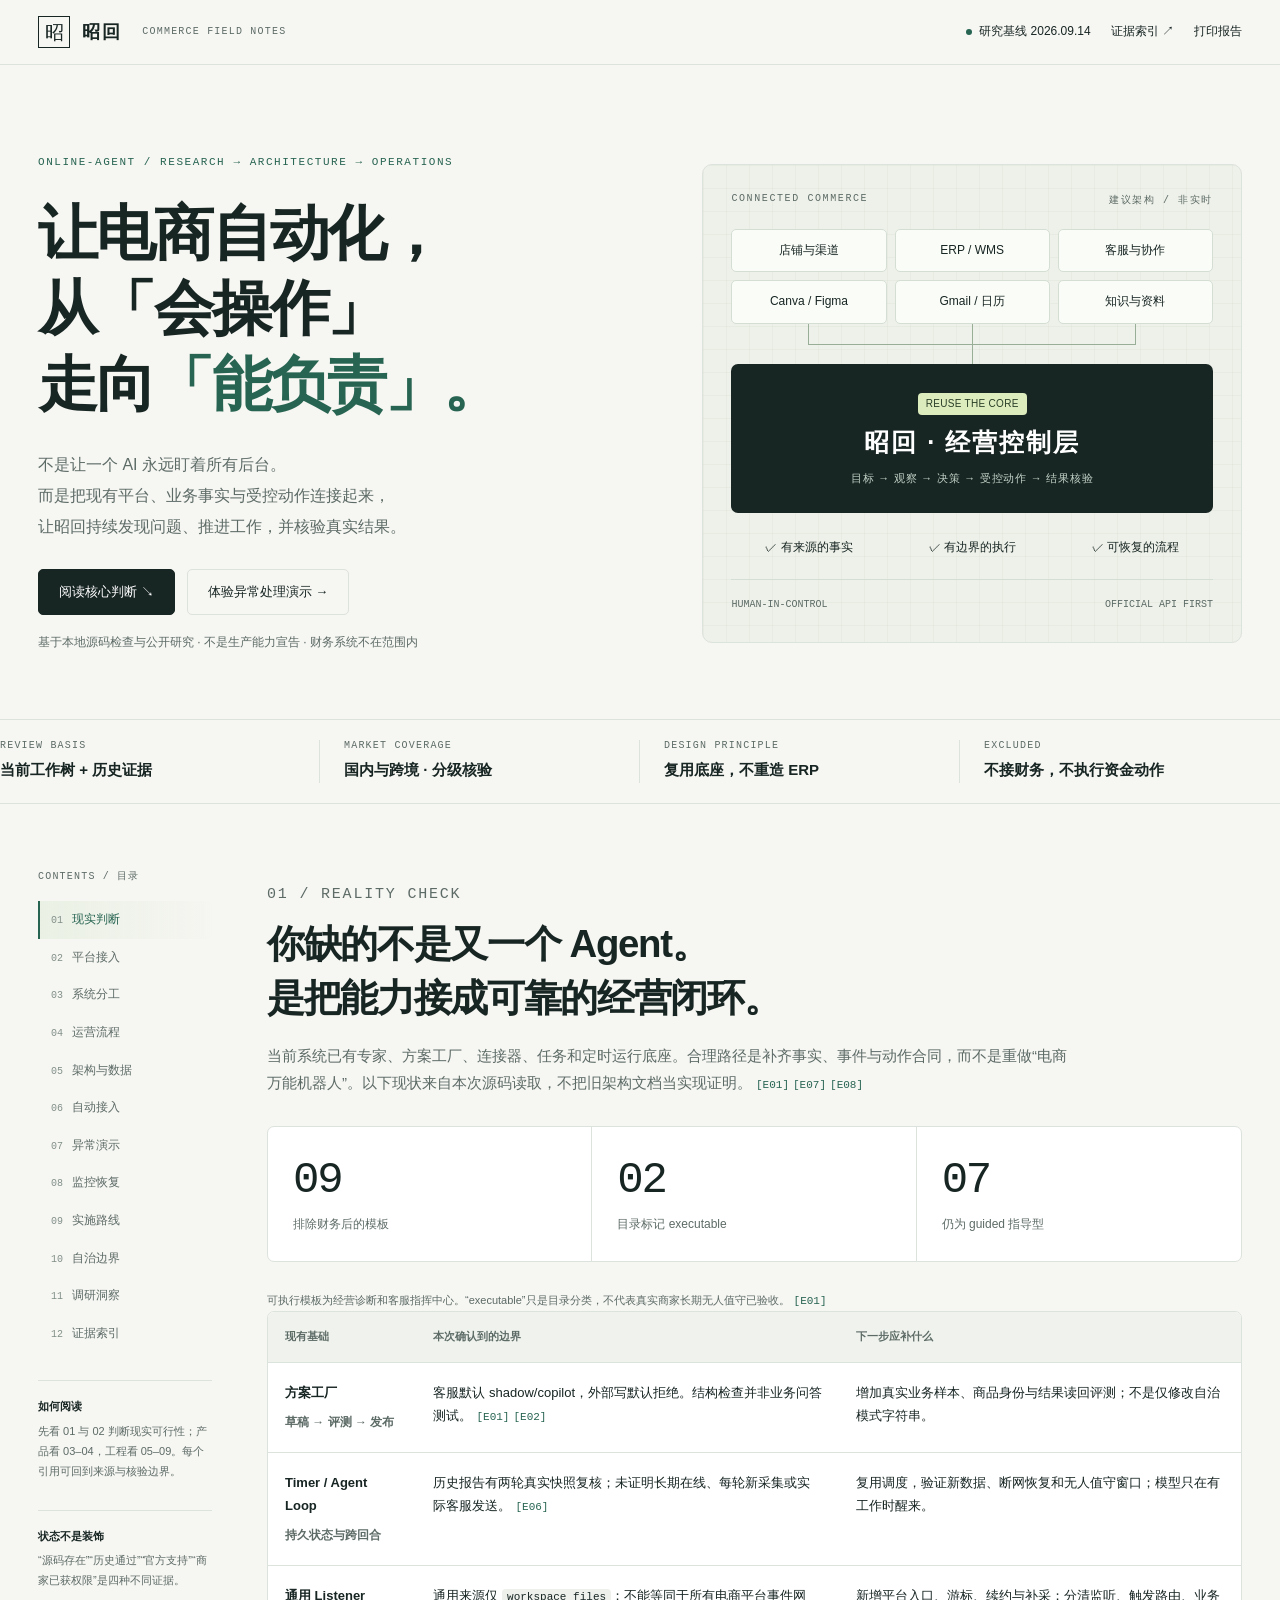
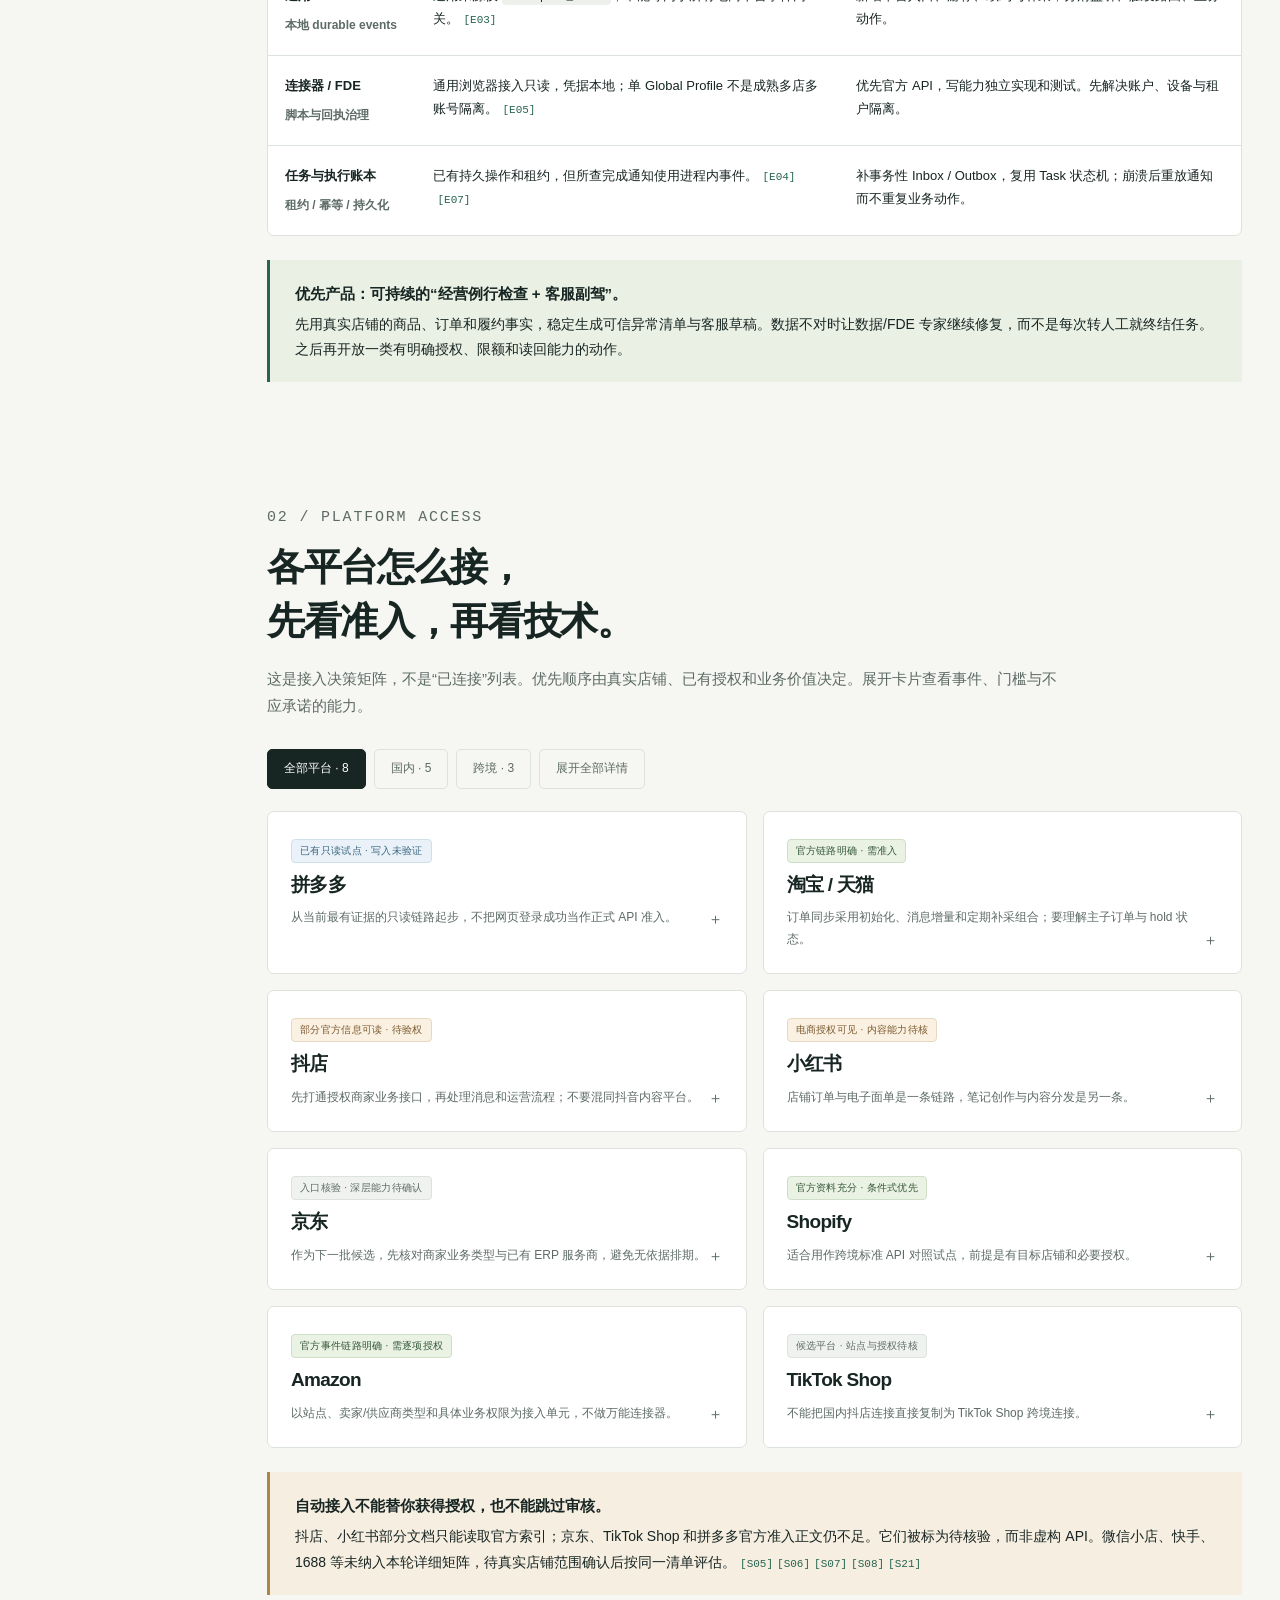
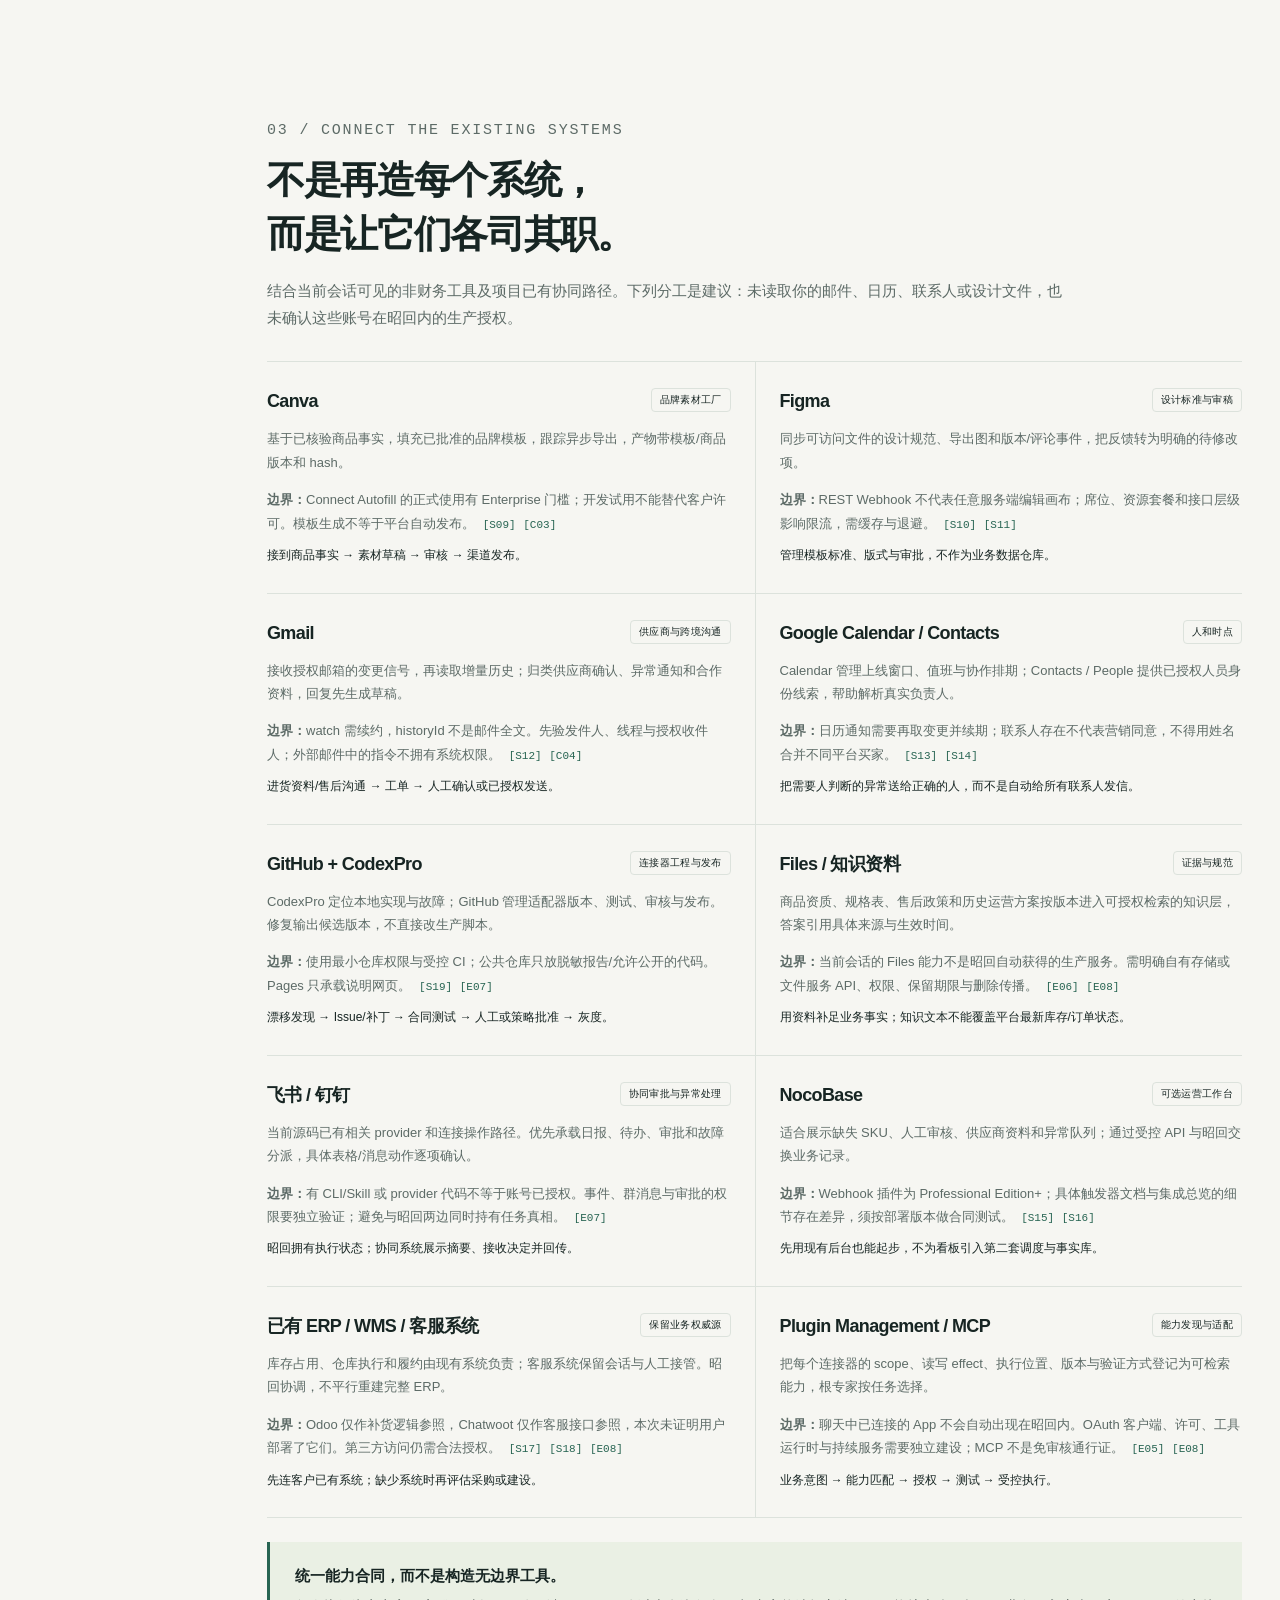
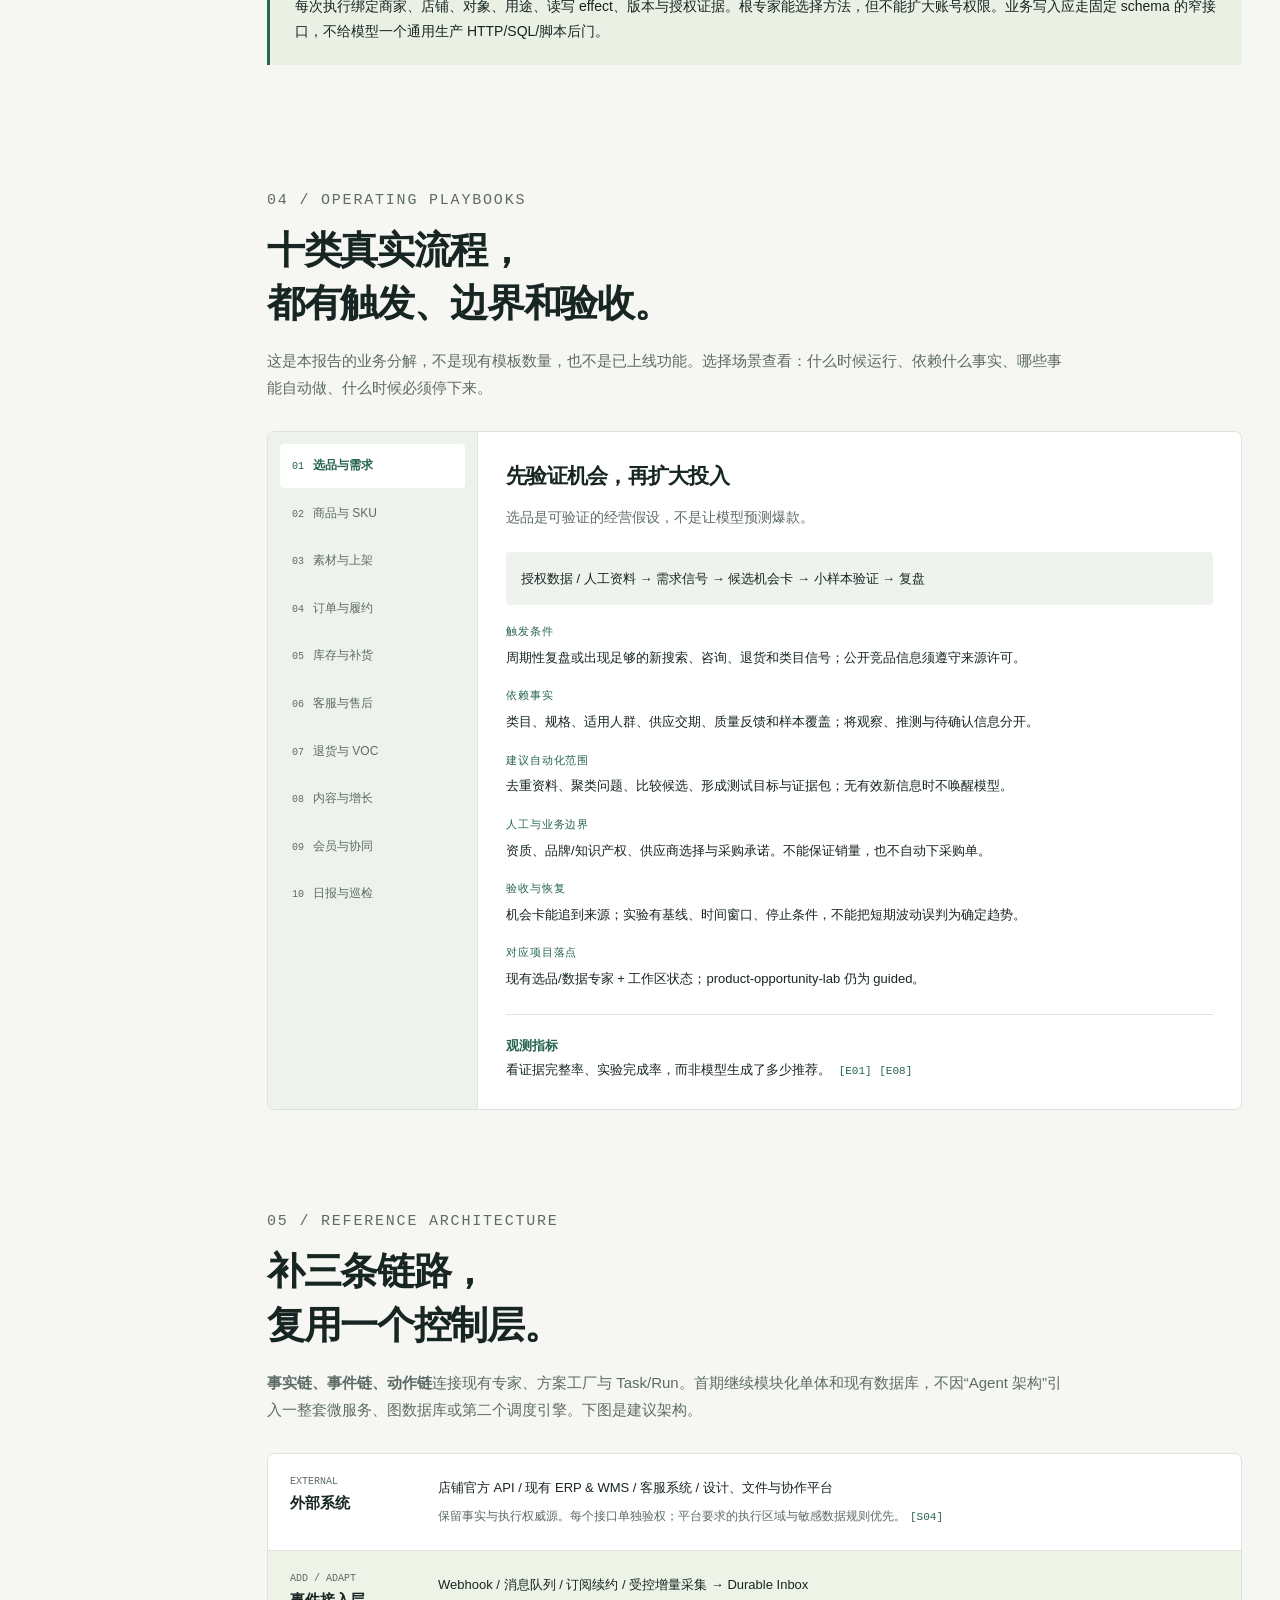
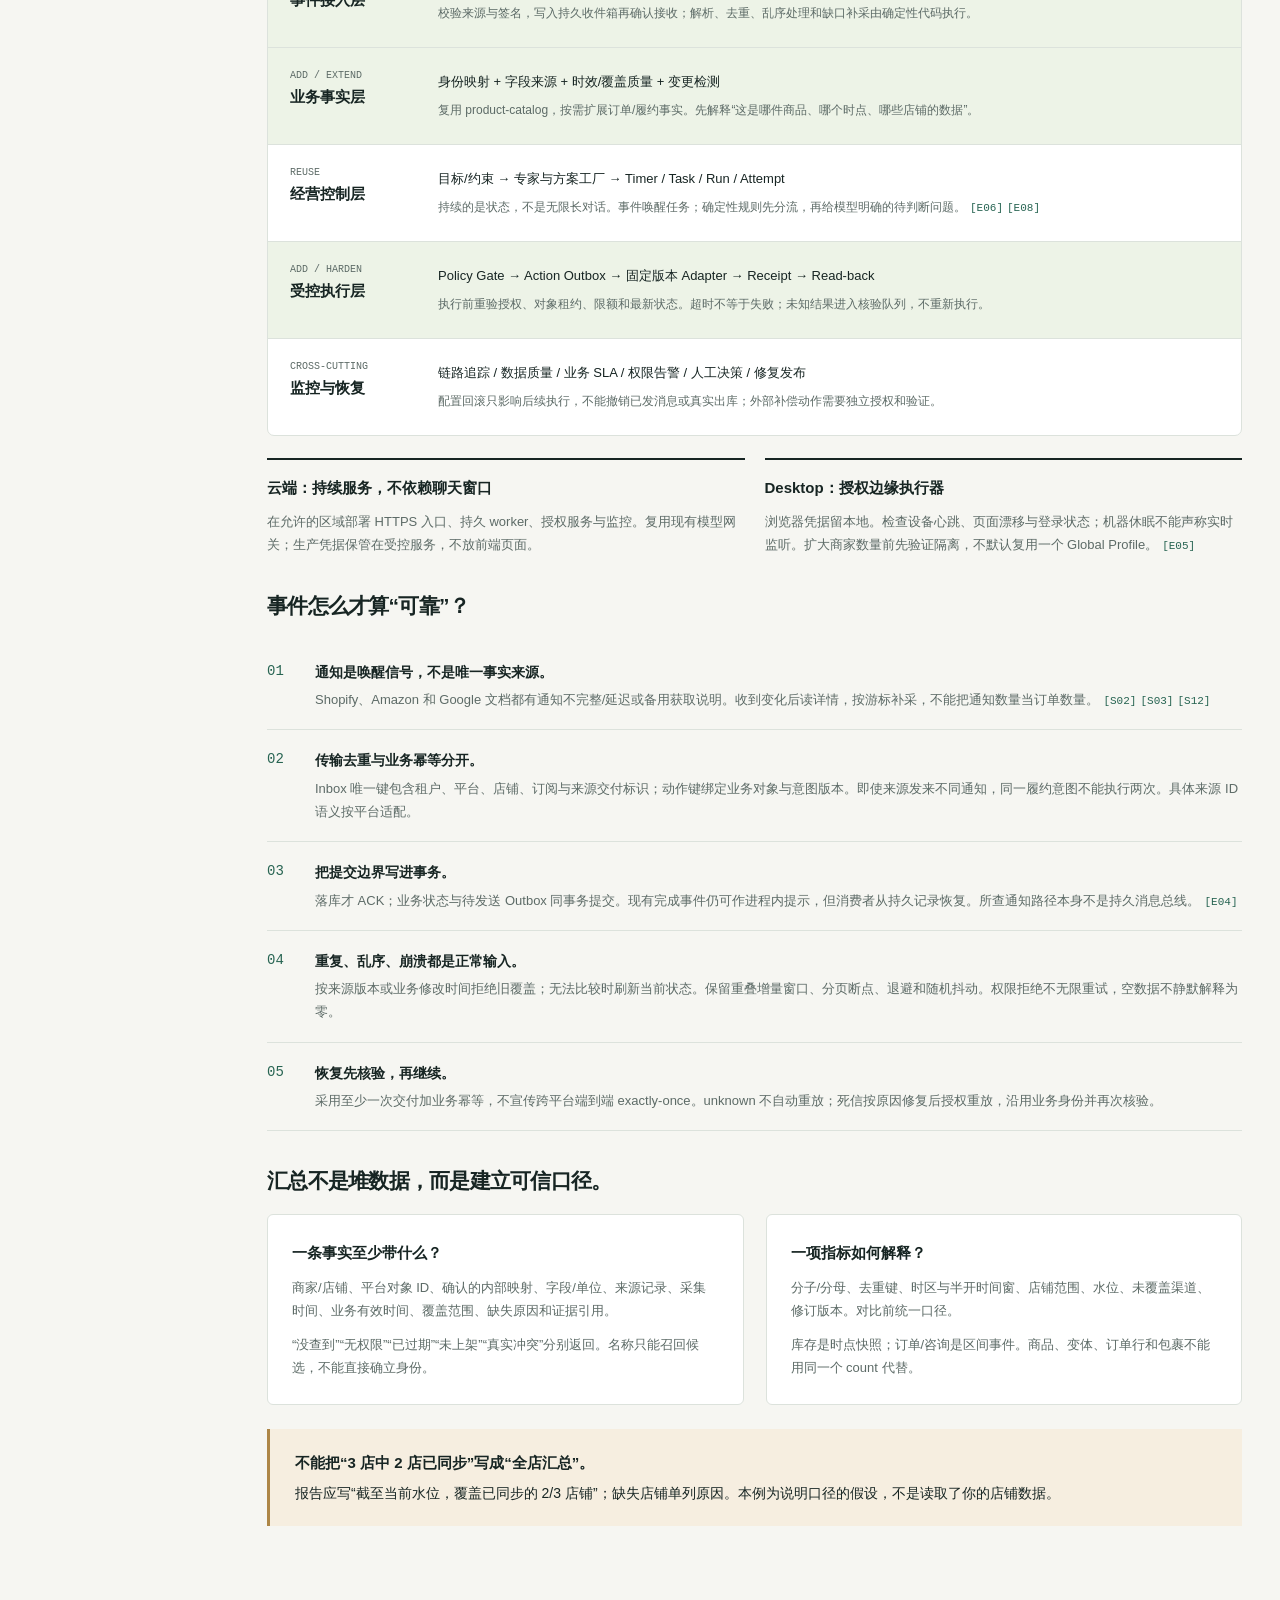
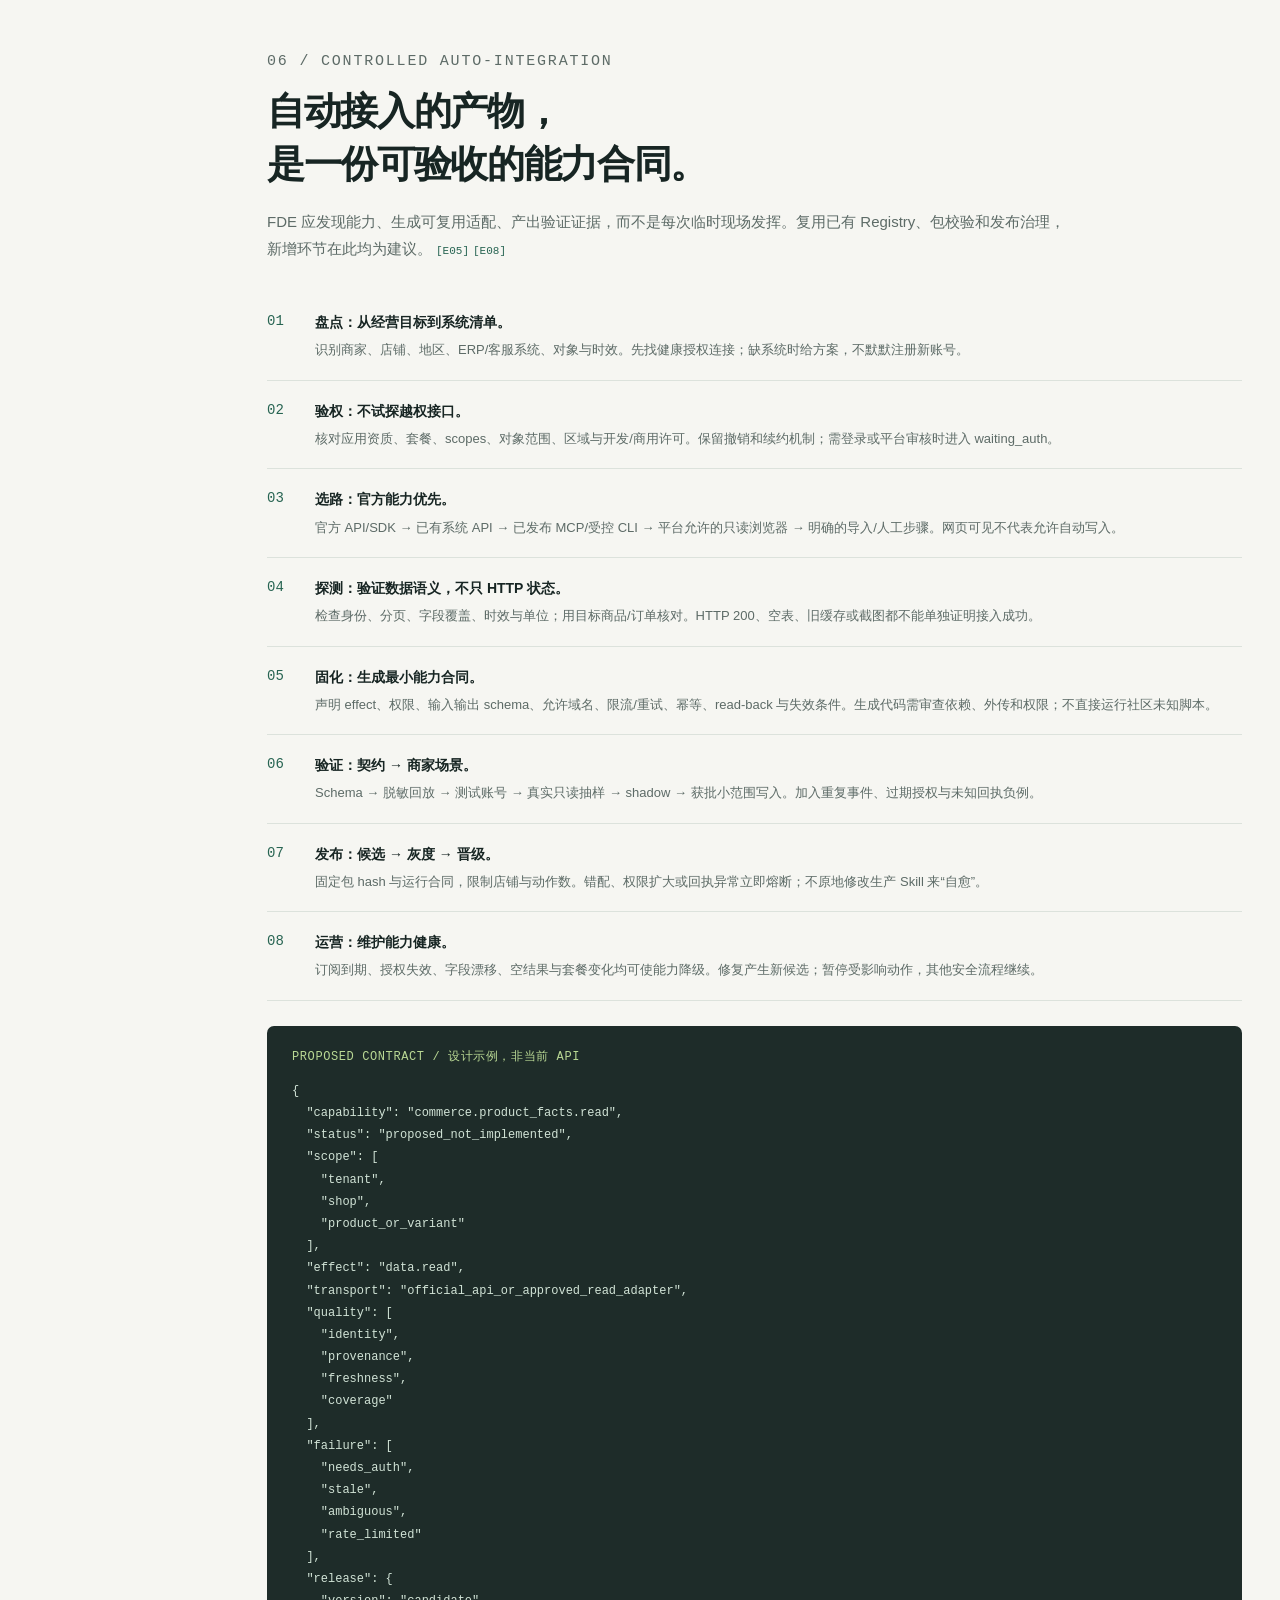
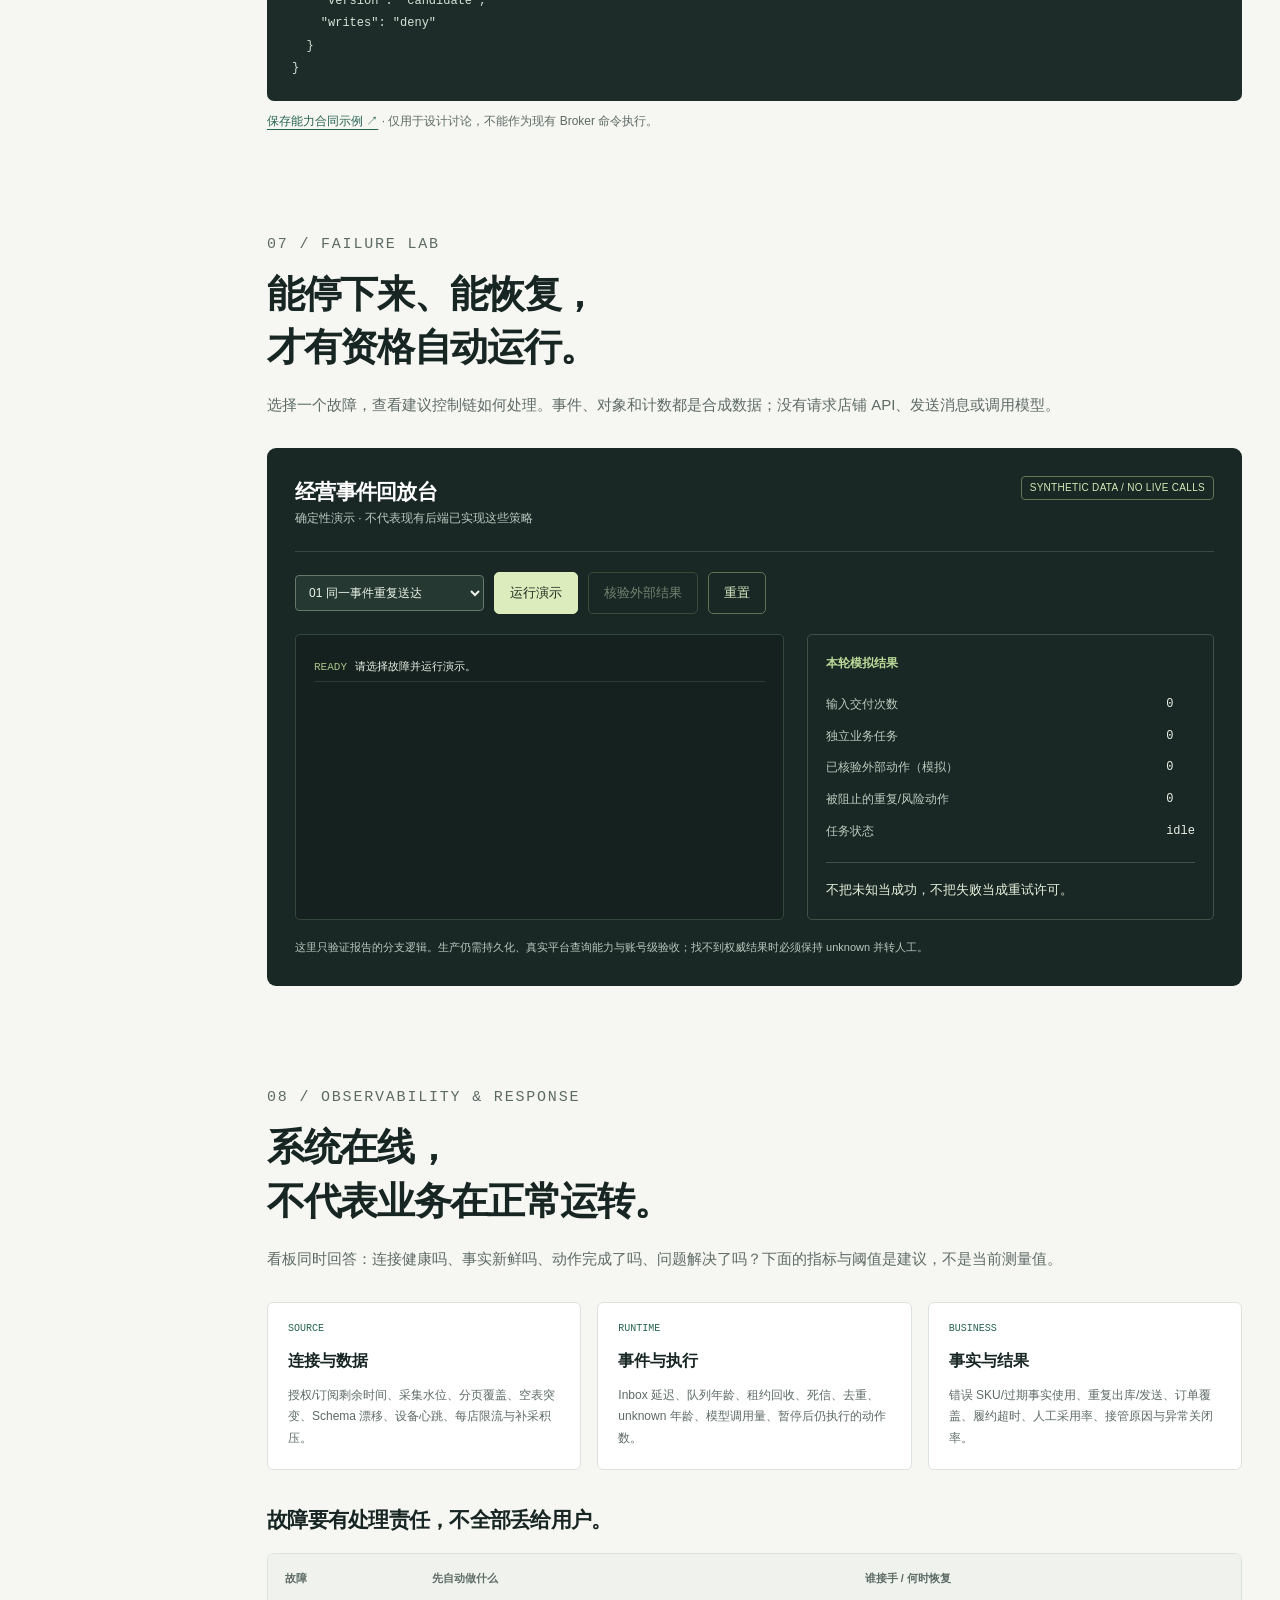
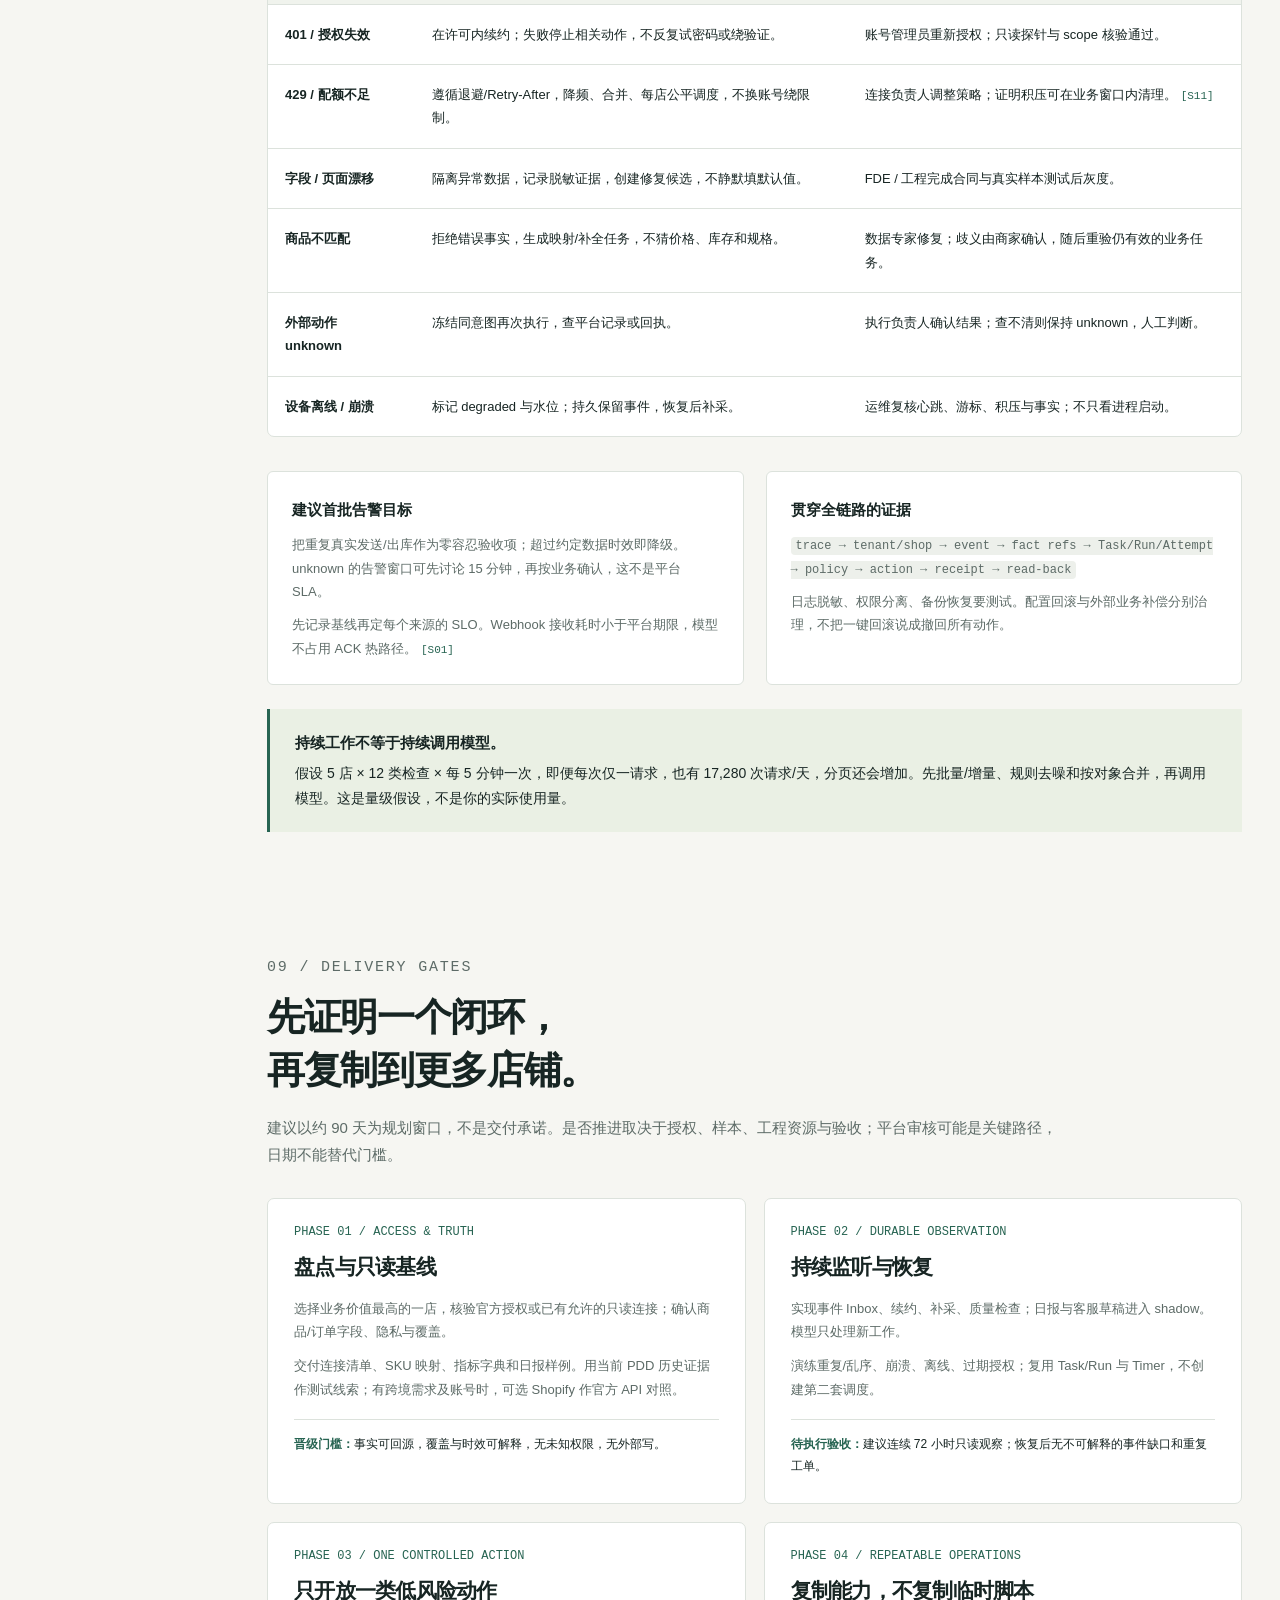
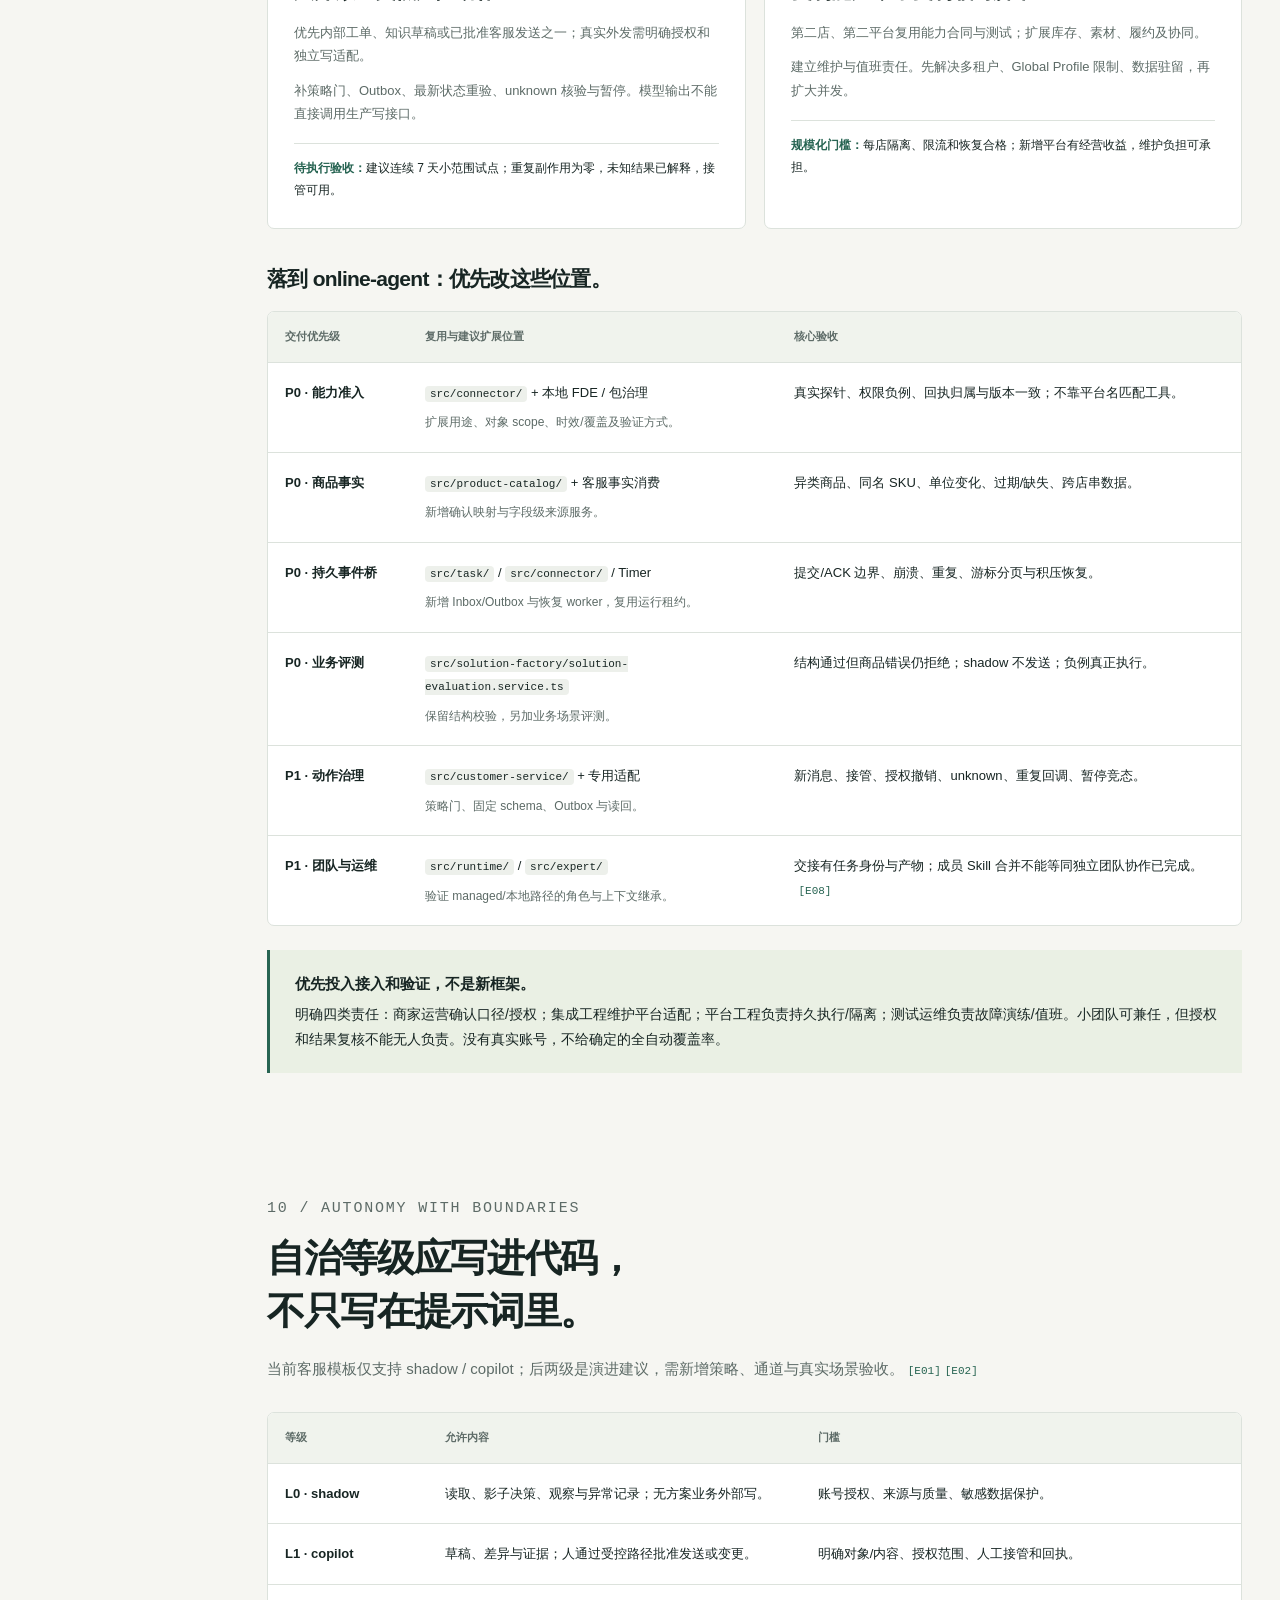
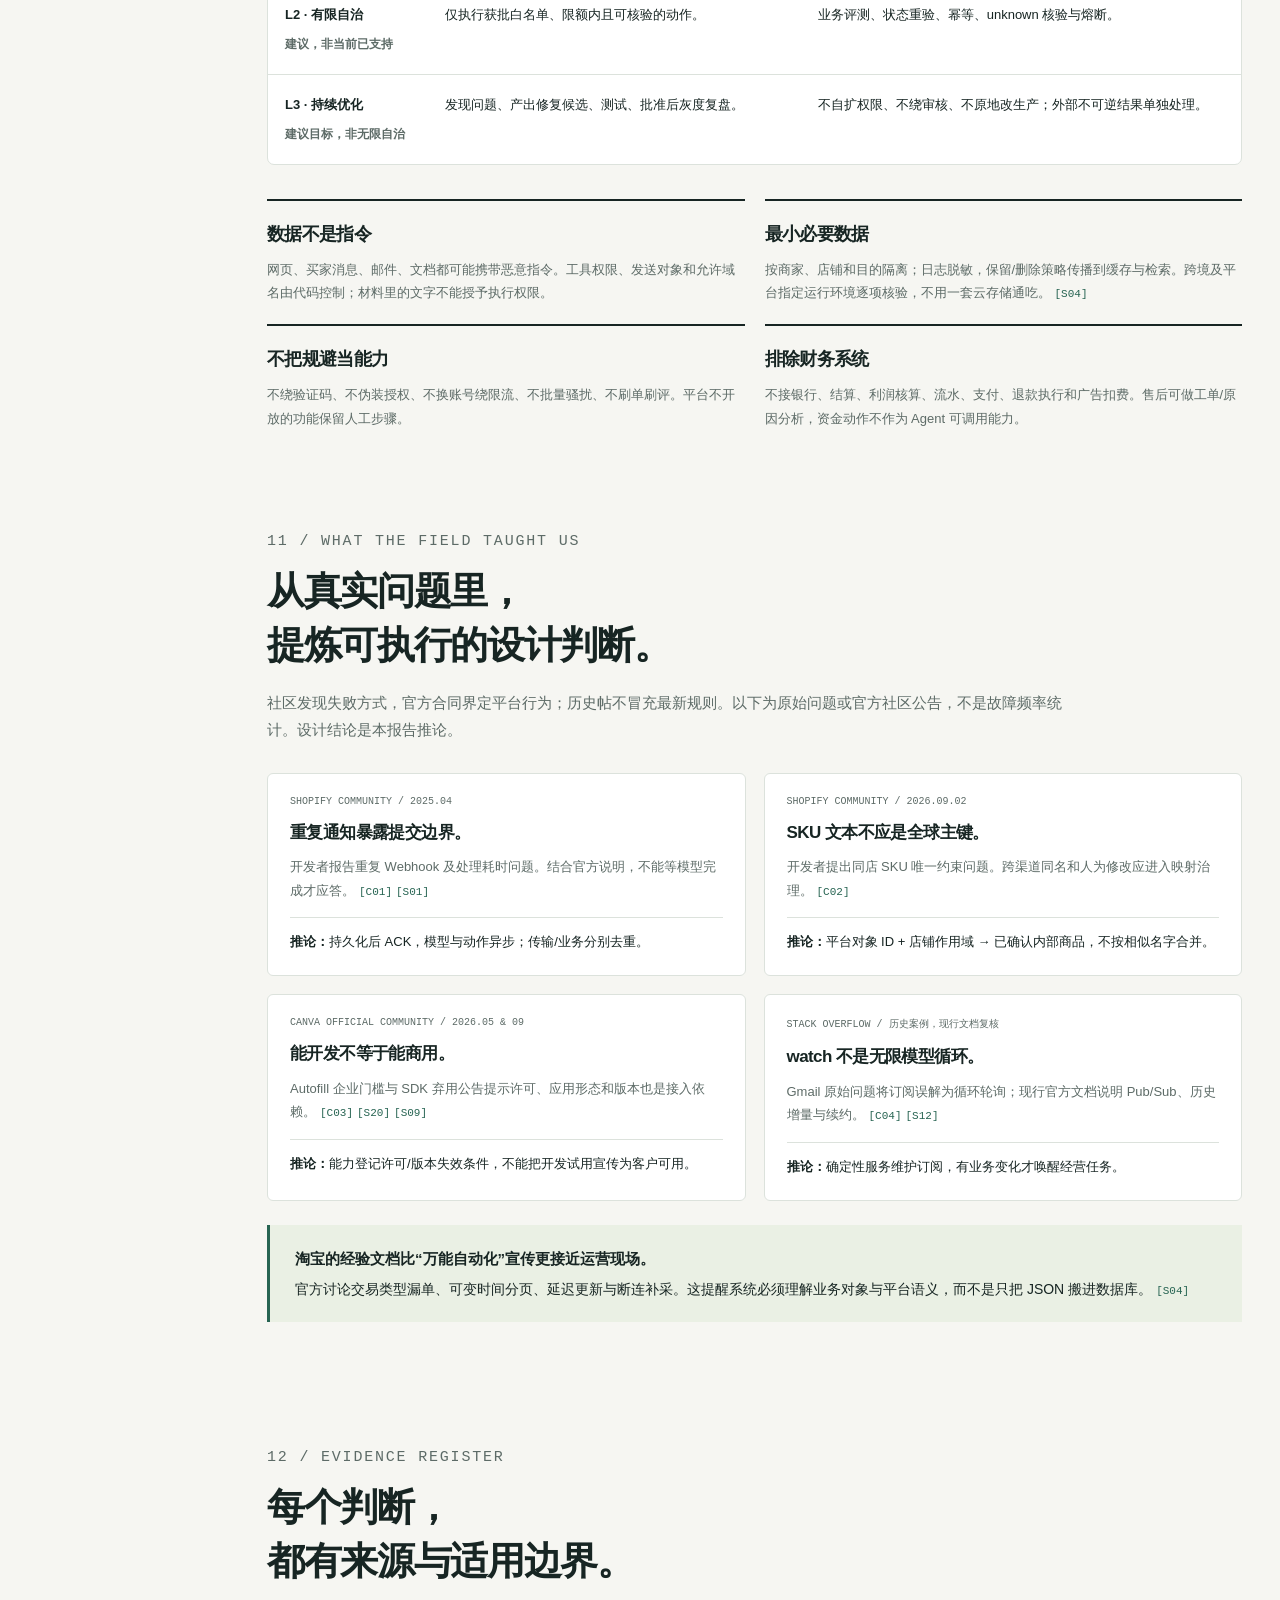
==== index.html @ a046841d "Publish researched commerce automation blueprint" ====
<!doctype html>
<html lang="zh-CN"><head><meta charset="utf-8"><meta name="viewport" content="width=device-width, initial-scale=1"><title>昭回 · 电商自治蓝图 — 从会操作，到能负责</title><meta name="description" content="基于 online-agent 当前源码、官方平台文档与开发者社区的电商自动化研究：平台接入、十类流程、可靠事件、业务事实、自动接入与监控。排除财务系统。"><meta name="theme-color" content="#f6f6f2"><meta name="referrer" content="strict-origin-when-cross-origin"><meta property="og:type" content="website"><meta property="og:title" content="昭回 · 电商自治蓝图"><meta property="og:description" content="不重造 ERP，不承诺无限自治。连接现有系统，让自动化可验证、可恢复、可追责。"><link rel="icon" href="data:,"><link rel="stylesheet" href="./styles.css"><script src="./app.js" defer></script></head>
<body id="top"><a class="skip" href="#main">跳到正文</a><header class="topbar"><div class="top-inner"><a class="brand" href="#top" aria-label="昭回电商自治蓝图首页"><span class="mark" aria-hidden="true">昭</span><b>昭回</b><em>COMMERCE FIELD NOTES</em></a><div class="header-right"><span class="date"><span class="dot"></span>研究基线 2026.09.14</span><a href="#sources">证据索引 ↗</a><button class="print-button" id="print-report" type="button">打印报告</button></div></div><nav class="mobile-nav" aria-label="移动端章节"><select id="mobile-chapter" aria-label="跳转章节"><option value="reality">01 / 现实判断</option><option value="platforms">02 / 平台接入</option><option value="systems">03 / 系统分工</option><option value="workflows">04 / 运营流程</option><option value="architecture">05 / 架构与数据</option><option value="onboarding">06 / 自动接入</option><option value="lab">07 / 异常演示</option><option value="observability">08 / 监控恢复</option><option value="roadmap">09 / 实施路线</option><option value="guardrails">10 / 自治边界</option><option value="research">11 / 调研洞察</option><option value="sources">12 / 证据索引</option></select></nav><div class="progress" id="reading-progress" aria-hidden="true"></div></header>
<div class="hero"><div><p class="eyebrow">ONLINE-AGENT / RESEARCH → ARCHITECTURE → OPERATIONS</p><h1>让电商自动化，<br>从「会操作」<br>走向<em>「能负责」。</em></h1><p class="hero-lead">不是让一个 AI 永远盯着所有后台。<br>而是把现有平台、业务事实与受控动作连接起来，<br>让昭回持续发现问题、推进工作，并核验真实结果。</p><div class="actions"><a class="btn primary" href="#reality">阅读核心判断 ↘</a><a class="btn" href="#lab">体验异常处理演示 →</a></div><p class="footnote">基于本地源码检查与公开研究 · 不是生产能力宣告 · 财务系统不在范围内</p></div><div class="hero-map" role="img" aria-label="建议架构：店铺、业务系统和协作工具连接昭回，形成事实、任务和核验闭环。不是实时连接状态。"><div class="map-grid"></div><div class="map-content"><div class="map-head"><span>CONNECTED COMMERCE</span><span>建议架构 / 非实时</span></div><div class="platform-chips"><span>店铺与渠道</span><span>ERP / WMS</span><span>客服与协作</span><span>Canva / Figma</span><span>Gmail / 日历</span><span>知识与资料</span></div><div class="connector-lines"></div><div class="core"><span class="tag">REUSE THE CORE</span><h3>昭回 · 经营控制层</h3><p>目标 → 观察 → 决策 → 受控动作 → 结果核验</p></div><div class="map-checks"><span>✓ 有来源的事实</span><span>✓ 有边界的执行</span><span>✓ 可恢复的流程</span></div><div class="map-note"><span>HUMAN-IN-CONTROL</span><span>OFFICIAL API FIRST</span></div></div></div></div>
<div class="scope-strip"><div><span>REVIEW BASIS</span><strong>当前工作树 + 历史证据</strong></div><div><span>MARKET COVERAGE</span><strong>国内与跨境 · 分级核验</strong></div><div><span>DESIGN PRINCIPLE</span><strong>复用底座，不重造 ERP</strong></div><div><span>EXCLUDED</span><strong>不接财务，不执行资金动作</strong></div></div>
<div class="shell"><aside class="toc"><p class="toc-title">CONTENTS / 目录</p><nav aria-label="报告章节"><a href="#reality"><span>01</span>现实判断</a><a href="#platforms"><span>02</span>平台接入</a><a href="#systems"><span>03</span>系统分工</a><a href="#workflows"><span>04</span>运营流程</a><a href="#architecture"><span>05</span>架构与数据</a><a href="#onboarding"><span>06</span>自动接入</a><a href="#lab"><span>07</span>异常演示</a><a href="#observability"><span>08</span>监控恢复</a><a href="#roadmap"><span>09</span>实施路线</a><a href="#guardrails"><span>10</span>自治边界</a><a href="#research"><span>11</span>调研洞察</a><a href="#sources"><span>12</span>证据索引</a></nav><div class="toc-note"><b>如何阅读</b>先看 01 与 02 判断现实可行性；产品看 03–04，工程看 05–09。每个引用可回到来源与核验边界。</div><div class="toc-note"><b>状态不是装饰</b>“源码存在”“历史通过”“官方支持”“商家已获权限”是四种不同证据。</div></aside><main id="main">
<section class="chapter" id="reality"><div class="section-head"><p class="section-label">01 / REALITY CHECK</p><h2>你缺的不是又一个 Agent。<br>是把能力接成可靠的经营闭环。</h2><p>当前系统已有专家、方案工厂、连接器、任务和定时运行底座。合理路径是补齐事实、事件与动作合同，而不是重做“电商万能机器人”。以下现状来自本次源码读取，不把旧架构文档当实现证明。<a class="ref" href="#source-E01">[E01]</a><a class="ref" href="#source-E07">[E07]</a><a class="ref" href="#source-E08">[E08]</a></p></div><div class="evidence-stats"><div><b>09</b><span>排除财务后的模板</span></div><div><b>02</b><span>目录标记 executable</span></div><div><b>07</b><span>仍为 guided 指导型</span></div></div><p class="read-note">可执行模板为经营诊断和客服指挥中心。“executable”只是目录分类，不代表真实商家长期无人值守已验收。<a class="ref" href="#source-E01">[E01]</a></p>
<div class="table-wrap" tabindex="0" aria-label="现有能力与生产缺口，窄屏可横向滚动"><table><thead><tr><th>现有基础</th><th>本次确认到的边界</th><th>下一步应补什么</th></tr></thead><tbody><tr><td>方案工厂<p>草稿 → 评测 → 发布</p></td><td>客服默认 shadow/copilot，外部写默认拒绝。结构检查并非业务问答测试。<a class="ref" href="#source-E01">[E01]</a><a class="ref" href="#source-E02">[E02]</a></td><td>增加真实业务样本、商品身份与结果读回评测；不是仅修改自治模式字符串。</td></tr><tr><td>Timer / Agent Loop<p>持久状态与跨回合</p></td><td>历史报告有两轮真实快照复核；未证明长期在线、每轮新采集或实际客服发送。<a class="ref" href="#source-E06">[E06]</a></td><td>复用调度，验证新数据、断网恢复和无人值守窗口；模型只在有工作时醒来。</td></tr><tr><td>通用 Listener<p>本地 durable events</p></td><td>通用来源仅 <code>workspace_files</code>；不能等同于所有电商平台事件网关。<a class="ref" href="#source-E03">[E03]</a></td><td>新增平台入口、游标、续约与补采；分清监听、触发路由、业务动作。</td></tr><tr><td>连接器 / FDE<p>脚本与回执治理</p></td><td>通用浏览器接入只读，凭据本地；单 Global Profile 不是成熟多店多账号隔离。<a class="ref" href="#source-E05">[E05]</a></td><td>优先官方 API，写能力独立实现和测试。先解决账户、设备与租户隔离。</td></tr><tr><td>任务与执行账本<p>租约 / 幂等 / 持久化</p></td><td>已有持久操作和租约，但所查完成通知使用进程内事件。<a class="ref" href="#source-E04">[E04]</a><a class="ref" href="#source-E07">[E07]</a></td><td>补事务性 Inbox / Outbox，复用 Task 状态机；崩溃后重放通知而不重复业务动作。</td></tr></tbody></table></div><div class="callout"><strong>优先产品：可持续的“经营例行检查 + 客服副驾”。</strong><p>先用真实店铺的商品、订单和履约事实，稳定生成可信异常清单与客服草稿。数据不对时让数据/FDE 专家继续修复，而不是每次转人工就终结任务。之后再开放一类有明确授权、限额和读回能力的动作。</p></div></section>
<section class="chapter" id="platforms"><div class="section-head"><p class="section-label">02 / PLATFORM ACCESS</p><h2>各平台怎么接，<br>先看准入，再看技术。</h2><p>这是接入决策矩阵，不是“已连接”列表。优先顺序由真实店铺、已有授权和业务价值决定。展开卡片查看事件、门槛与不应承诺的能力。</p></div><div class="filters" role="group" aria-label="平台区域筛选"><button class="filter" data-region="all" aria-pressed="true">全部平台 · 8</button><button class="filter" data-region="domestic" aria-pressed="false">国内 · 5</button><button class="filter" data-region="global" aria-pressed="false">跨境 · 3</button><button class="filter" id="expand-platforms" aria-pressed="false">展开全部详情</button></div><div class="platforms"><details class="platform" data-region="domestic"><summary><span class="tag blue">已有只读试点 · 写入未验证</span><h3>拼多多</h3><p>从当前最有证据的只读链路起步，不把网页登录成功当作正式 API 准入。</p></summary><div class="platform-body"><dl><dt>建议接入路径</dt><dd>先盘点已授权官方能力；当前可复用经过验证的本地 products.read 路径。仅在商家授权且平台允许时使用只读浏览器适配。</dd><dt>监听与补采</dt><dd>没有确认可用的正式事件通道前，使用确定性增量轮询与差异检测；频率按限制与业务时效配置，不能用模型高频盯页面。</dd><dt>准入与核验门槛</dt><dd>本次未核验商家的应用类型、权限包与客服通道授权。需以真实账号完成商品身份、分页、覆盖率、登录失效与重启恢复测试。</dd><dt>不要承诺</dt><dd>通用 FDE 连接器仍只读；客服发送走专用受控路径，不能新增脚本绕过写权限。历史两轮复核不等于持续经营验收。</dd></dl><div class="refs"><a class="ref" href="#source-S21">[S21]</a> <a class="ref" href="#source-E05">[E05]</a> <a class="ref" href="#source-E06">[E06]</a></div></div></details>
<details class="platform" data-region="domestic"><summary><span class="tag green">官方链路明确 · 需准入</span><h3>淘宝 / 天猫</h3><p>订单同步采用初始化、消息增量和定期补采组合；要理解主子订单与 hold 状态。</p></summary><div class="platform-body"><dl><dt>建议接入路径</dt><dd>在获得商家授权及相应应用权限后，用 TOP / 官方消息服务接入。复用客户现有 ERP 的合法连接，避免同一订单多个系统争写。</dd><dt>监听与补采</dt><dd>订单变更通知只触发刷新事实；保留增量游标与重叠窗口，按接口真实分页语义补采，防漏单和旧状态覆盖新状态。</dd><dt>准入与核验门槛</dt><dd>订单隐私字段涉及专门环境、安全与授权要求，逐项核验后决定执行位置；不默认把完整订单搬到通用公有云。</dd><dt>不要承诺</dt><dd>普通下单不代表立即可履约；预售、拼团 hold、拆单和售后要分别建模。通用商品/订单权限不自动授予聊天发送权限。</dd></dl><div class="refs"><a class="ref" href="#source-S04">[S04]</a></div></div></details>
<details class="platform" data-region="domestic"><summary><span class="tag amber">部分官方信息可读 · 待验权</span><h3>抖店</h3><p>先打通授权商家业务接口，再处理消息和运营流程；不要混同抖音内容平台。</p></summary><div class="platform-body"><dl><dt>建议接入路径</dt><dd>申请符合主体与用途的应用及权限包；先验证商品、订单、履约读取能力，再单独申请所需动作。</dd><dt>监听与补采</dt><dd>官方索引显示消息推送依赖权限包。确切 topic、验签、应答和重试规则须在控制台与当前文档核对后写入适配合同。</dd><dt>准入与核验门槛</dt><dd>本次部分文档为动态页面，未取得完整正文；无权声称已经满足审核、消息回调或客服准入。</dd><dt>不要承诺</dt><dd>商品发布、商家客服、广告投放与内容发布分别验权；发布功能要先验类目/资质与字段，不由大模型猜测平台规则。</dd></dl><div class="refs"><a class="ref" href="#source-S05">[S05]</a></div></div></details>
<details class="platform" data-region="domestic"><summary><span class="tag amber">电商授权可见 · 内容能力待核</span><h3>小红书</h3><p>店铺订单与电子面单是一条链路，笔记创作与内容分发是另一条。</p></summary><div class="platform-body"><dl><dt>建议接入路径</dt><dd>可见官方摘要要求注册应用、申请订单权限包并取得店铺授权；先对接真实已授权的商家能力。</dd><dt>监听与补采</dt><dd>通知类型和完整签名细节未在本次确认；上线前必须验证。缺事件时采用允许范围内的增量读取，而非无限抓取。</dd><dt>准入与核验门槛</dt><dd>完整文档获取超时，当前证据仅为官方索引。需核实应用类型、隐私字段、面单服务与实际接口白名单。</dd><dt>不要承诺</dt><dd>不承诺自动发任意笔记、批量私信或抓取他人用户数据。内容先生成待审素材，获准后再使用对应官方发布能力。</dd></dl><div class="refs"><a class="ref" href="#source-S06">[S06]</a></div></div></details>
<details class="platform" data-region="domestic"><summary><span class="tag gray">入口核验 · 深层能力待确认</span><h3>京东</h3><p>作为下一批候选，先核对商家业务类型与已有 ERP 服务商，避免无依据排期。</p></summary><div class="platform-body"><dl><dt>建议接入路径</dt><dd>从宙斯平台及现有服务商询证，列明商品/订单/仓储/客服所需权限，再选读写适配。</dd><dt>监听与补采</dt><dd>本次没有取得足够具体的事件合同，不给出未经核验的订阅接口名或 SLA。</dd><dt>准入与核验门槛</dt><dd>以目标账号的授权结果、版本、限流、分页与测试回执为准；平台存在 API 不等于目标应用有权调用。</dd><dt>不要承诺</dt><dd>未证实能用的功能保持 blocked，不用浏览器脚本伪装已接入。</dd></dl><div class="refs"><a class="ref" href="#source-S07">[S07]</a></div></div></details>
<details class="platform" data-region="global"><summary><span class="tag green">官方资料充分 · 条件式优先</span><h3>Shopify</h3><p>适合用作跨境标准 API 对照试点，前提是有目标店铺和必要授权。</p></summary><div class="platform-body"><dl><dt>建议接入路径</dt><dd>注册自有应用、授权最小 scopes；按当前 API 文档锁定版本。优先使用官方能力，不需要重演浏览器点击。</dd><dt>监听与补采</dt><dd>HTTPS Webhook 验签、持久落库后快速 ACK；处理重复与乱序。官方建议补偿同步，因为通知不是保证全量的日志。</dd><dt>准入与核验门槛</dt><dd>测试授权撤销、分页覆盖、重试、过期版本与客户数据访问范围；不能只跑一次 happy path。</dd><dt>不要承诺</dt><dd>传输去重与业务动作幂等是两件事；不把每条通知都送模型。Webhook 的重复不能生成重复履约动作。</dd></dl><div class="refs"><a class="ref" href="#source-S01">[S01]</a> <a class="ref" href="#source-S02">[S02]</a> <a class="ref" href="#source-C01">[C01]</a></div></div></details>
<details class="platform" data-region="global"><summary><span class="tag green">官方事件链路明确 · 需逐项授权</span><h3>Amazon</h3><p>以站点、卖家/供应商类型和具体业务权限为接入单元，不做万能连接器。</p></summary><div class="platform-body"><dl><dt>建议接入路径</dt><dd>按实际授权接入 SP-API。分别确认库存、订单、商品和履约所需角色、数据范围与处理方式。</dd><dt>监听与补采</dt><dd>Notifications API 可配置目的地与订阅；按支持的事件采用相应通道。官方建议保留通知延迟/中断时的备用获取机制。</dd><dt>准入与核验门槛</dt><dd>确认目标通知是否支持该卖家/供应商类型与 payload 版本；还需验证真实店铺、站点与敏感字段使用边界。</dd><dt>不要承诺</dt><dd>不同履约模式不能共用未经验证的发货动作；先只读与异常工单，再评估库存或 Listing 受控写入。</dd></dl><div class="refs"><a class="ref" href="#source-S03">[S03]</a></div></div></details>
<details class="platform" data-region="global"><summary><span class="tag gray">候选平台 · 站点与授权待核</span><h3>TikTok Shop</h3><p>不能把国内抖店连接直接复制为 TikTok Shop 跨境连接。</p></summary><div class="platform-body"><dl><dt>建议接入路径</dt><dd>从 Partner Center 获取目标站点对应的应用审核、商家授权和版本合同；本次未完成账号级准入验证。</dd><dt>监听与补采</dt><dd>官方索引可见 API / Webhook 变更资料，但本次未核对到足以实现的完整事件合同。</dd><dt>准入与核验门槛</dt><dd>先验证目标市场店铺、应用权限、调用区域与履约约束，再将适配器纳入版本管理。</dd><dt>不要承诺</dt><dd>不宣称当前已支持自动上架、自动客服或全量事件。审核未完成时保留素材草稿、只读授权能力和人工接口。</dd></dl><div class="refs"><a class="ref" href="#source-S08">[S08]</a></div></div></details></div><div class="callout warn"><strong>自动接入不能替你获得授权，也不能跳过审核。</strong><p>抖店、小红书部分文档只能读取官方索引；京东、TikTok Shop 和拼多多官方准入正文仍不足。它们被标为待核验，而非虚构 API。微信小店、快手、1688 等未纳入本轮详细矩阵，待真实店铺范围确认后按同一清单评估。<a class="ref" href="#source-S05">[S05]</a><a class="ref" href="#source-S06">[S06]</a><a class="ref" href="#source-S07">[S07]</a><a class="ref" href="#source-S08">[S08]</a><a class="ref" href="#source-S21">[S21]</a></p></div></section>
<section class="chapter" id="systems"><div class="section-head"><p class="section-label">03 / CONNECT THE EXISTING SYSTEMS</p><h2>不是再造每个系统，<br>而是让它们各司其职。</h2><p>结合当前会话可见的非财务工具及项目已有协同路径。下列分工是建议：未读取你的邮件、日历、联系人或设计文件，也未确认这些账号在昭回内的生产授权。</p></div><div class="system-grid"><article class="system"><div class="system-top"><h3>Canva</h3><span class="tag">品牌素材工厂</span></div><p>基于已核验商品事实，填充已批准的品牌模板，跟踪异步导出，产物带模板/商品版本和 hash。</p><p><strong>边界：</strong>Connect Autofill 的正式使用有 Enterprise 门槛；开发试用不能替代客户许可。模板生成不等于平台自动发布。 <a class="ref" href="#source-S09">[S09]</a> <a class="ref" href="#source-C03">[C03]</a></p><span class="fit">接到商品事实 → 素材草稿 → 审核 → 渠道发布。</span></article>
<article class="system"><div class="system-top"><h3>Figma</h3><span class="tag">设计标准与审稿</span></div><p>同步可访问文件的设计规范、导出图和版本/评论事件，把反馈转为明确的待修改项。</p><p><strong>边界：</strong>REST Webhook 不代表任意服务端编辑画布；席位、资源套餐和接口层级影响限流，需缓存与退避。 <a class="ref" href="#source-S10">[S10]</a> <a class="ref" href="#source-S11">[S11]</a></p><span class="fit">管理模板标准、版式与审批，不作为业务数据仓库。</span></article>
<article class="system"><div class="system-top"><h3>Gmail</h3><span class="tag">供应商与跨境沟通</span></div><p>接收授权邮箱的变更信号，再读取增量历史；归类供应商确认、异常通知和合作资料，回复先生成草稿。</p><p><strong>边界：</strong>watch 需续约，historyId 不是邮件全文。先验发件人、线程与授权收件人；外部邮件中的指令不拥有系统权限。 <a class="ref" href="#source-S12">[S12]</a> <a class="ref" href="#source-C04">[C04]</a></p><span class="fit">进货资料/售后沟通 → 工单 → 人工确认或已授权发送。</span></article>
<article class="system"><div class="system-top"><h3>Google Calendar / Contacts</h3><span class="tag">人和时点</span></div><p>Calendar 管理上线窗口、值班与协作排期；Contacts / People 提供已授权人员身份线索，帮助解析真实负责人。</p><p><strong>边界：</strong>日历通知需要再取变更并续期；联系人存在不代表营销同意，不得用姓名合并不同平台买家。 <a class="ref" href="#source-S13">[S13]</a> <a class="ref" href="#source-S14">[S14]</a></p><span class="fit">把需要人判断的异常送给正确的人，而不是自动给所有联系人发信。</span></article>
<article class="system"><div class="system-top"><h3>GitHub + CodexPro</h3><span class="tag">连接器工程与发布</span></div><p>CodexPro 定位本地实现与故障；GitHub 管理适配器版本、测试、审核与发布。修复输出候选版本，不直接改生产脚本。</p><p><strong>边界：</strong>使用最小仓库权限与受控 CI；公共仓库只放脱敏报告/允许公开的代码。Pages 只承载说明网页。 <a class="ref" href="#source-S19">[S19]</a> <a class="ref" href="#source-E07">[E07]</a></p><span class="fit">漂移发现 → Issue/补丁 → 合同测试 → 人工或策略批准 → 灰度。</span></article>
<article class="system"><div class="system-top"><h3>Files / 知识资料</h3><span class="tag">证据与规范</span></div><p>商品资质、规格表、售后政策和历史运营方案按版本进入可授权检索的知识层，答案引用具体来源与生效时间。</p><p><strong>边界：</strong>当前会话的 Files 能力不是昭回自动获得的生产服务。需明确自有存储或文件服务 API、权限、保留期限与删除传播。 <a class="ref" href="#source-E06">[E06]</a> <a class="ref" href="#source-E08">[E08]</a></p><span class="fit">用资料补足业务事实；知识文本不能覆盖平台最新库存/订单状态。</span></article>
<article class="system"><div class="system-top"><h3>飞书 / 钉钉</h3><span class="tag">协同审批与异常处理</span></div><p>当前源码已有相关 provider 和连接操作路径。优先承载日报、待办、审批和故障分派，具体表格/消息动作逐项确认。</p><p><strong>边界：</strong>有 CLI/Skill 或 provider 代码不等于账号已授权。事件、群消息与审批的权限要独立验证；避免与昭回两边同时持有任务真相。 <a class="ref" href="#source-E07">[E07]</a></p><span class="fit">昭回拥有执行状态；协同系统展示摘要、接收决定并回传。</span></article>
<article class="system"><div class="system-top"><h3>NocoBase</h3><span class="tag">可选运营工作台</span></div><p>适合展示缺失 SKU、人工审核、供应商资料和异常队列；通过受控 API 与昭回交换业务记录。</p><p><strong>边界：</strong>Webhook 插件为 Professional Edition+；具体触发器文档与集成总览的细节存在差异，须按部署版本做合同测试。 <a class="ref" href="#source-S15">[S15]</a> <a class="ref" href="#source-S16">[S16]</a></p><span class="fit">先用现有后台也能起步，不为看板引入第二套调度与事实库。</span></article>
<article class="system"><div class="system-top"><h3>已有 ERP / WMS / 客服系统</h3><span class="tag">保留业务权威源</span></div><p>库存占用、仓库执行和履约由现有系统负责；客服系统保留会话与人工接管。昭回协调，不平行重建完整 ERP。</p><p><strong>边界：</strong>Odoo 仅作补货逻辑参照，Chatwoot 仅作客服接口参照，本次未证明用户部署了它们。第三方访问仍需合法授权。 <a class="ref" href="#source-S17">[S17]</a> <a class="ref" href="#source-S18">[S18]</a> <a class="ref" href="#source-E08">[E08]</a></p><span class="fit">先连客户已有系统；缺少系统时再评估采购或建设。</span></article>
<article class="system"><div class="system-top"><h3>Plugin Management / MCP</h3><span class="tag">能力发现与适配</span></div><p>把每个连接器的 scope、读写 effect、执行位置、版本与验证方式登记为可检索能力，根专家按任务选择。</p><p><strong>边界：</strong>聊天中已连接的 App 不会自动出现在昭回内。OAuth 客户端、许可、工具运行时与持续服务需要独立建设；MCP 不是免审核通行证。 <a class="ref" href="#source-E05">[E05]</a> <a class="ref" href="#source-E08">[E08]</a></p><span class="fit">业务意图 → 能力匹配 → 授权 → 测试 → 受控执行。</span></article></div><div class="callout"><strong>统一能力合同，而不是构造无边界工具。</strong><p>每次执行绑定商家、店铺、对象、用途、读写 effect、版本与授权证据。根专家能选择方法，但不能扩大账号权限。业务写入应走固定 schema 的窄接口，不给模型一个通用生产 HTTP/SQL/脚本后门。</p></div></section>
<section class="chapter" id="workflows"><div class="section-head"><p class="section-label">04 / OPERATING PLAYBOOKS</p><h2>十类真实流程，<br>都有触发、边界和验收。</h2><p>这是本报告的业务分解，不是现有模板数量，也不是已上线功能。选择场景查看：什么时候运行、依赖什么事实、哪些事能自动做、什么时候必须停下来。</p></div><div class="workflow-layout"><div class="workflow-nav" role="tablist" aria-label="电商运营流程" aria-orientation="vertical"><button type="button" role="tab" id="tab-selection" aria-controls="flow-selection" aria-selected="true" tabindex="0"><span>01</span>选品与需求</button>
<button type="button" role="tab" id="tab-catalog" aria-controls="flow-catalog" aria-selected="false" tabindex="-1"><span>02</span>商品与 SKU</button>
<button type="button" role="tab" id="tab-content" aria-controls="flow-content" aria-selected="false" tabindex="-1"><span>03</span>素材与上架</button>
<button type="button" role="tab" id="tab-orders" aria-controls="flow-orders" aria-selected="false" tabindex="-1"><span>04</span>订单与履约</button>
<button type="button" role="tab" id="tab-inventory" aria-controls="flow-inventory" aria-selected="false" tabindex="-1"><span>05</span>库存与补货</button>
<button type="button" role="tab" id="tab-service" aria-controls="flow-service" aria-selected="false" tabindex="-1"><span>06</span>客服与售后</button>
<button type="button" role="tab" id="tab-returns" aria-controls="flow-returns" aria-selected="false" tabindex="-1"><span>07</span>退货与 VOC</button>
<button type="button" role="tab" id="tab-growth" aria-controls="flow-growth" aria-selected="false" tabindex="-1"><span>08</span>内容与增长</button>
<button type="button" role="tab" id="tab-members" aria-controls="flow-members" aria-selected="false" tabindex="-1"><span>09</span>会员与协同</button>
<button type="button" role="tab" id="tab-daily" aria-controls="flow-daily" aria-selected="false" tabindex="-1"><span>10</span>日报与巡检</button></div><div><article class="flow-panel" id="flow-selection" role="tabpanel" aria-labelledby="tab-selection" tabindex="0"><p class="print-only">场景 01 / 选品与需求</p><h3>先验证机会，再扩大投入</h3><p class="flow-lead">选品是可验证的经营假设，不是让模型预测爆款。</p><div class="flow-path">授权数据 / 人工资料 → 需求信号 → 候选机会卡 → 小样本验证 → 复盘</div><dl><dt>触发条件</dt><dd>周期性复盘或出现足够的新搜索、咨询、退货和类目信号；公开竞品信息须遵守来源许可。</dd><dt>依赖事实</dt><dd>类目、规格、适用人群、供应交期、质量反馈和样本覆盖；将观察、推测与待确认信息分开。</dd><dt>建议自动化范围</dt><dd>去重资料、聚类问题、比较候选、形成测试目标与证据包；无有效新信息时不唤醒模型。</dd><dt>人工与业务边界</dt><dd>资质、品牌/知识产权、供应商选择与采购承诺。不能保证销量，也不自动下采购单。</dd><dt>验收与恢复</dt><dd>机会卡能追到来源；实验有基线、时间窗口、停止条件，不能把短期波动误判为确定趋势。</dd><dt>对应项目落点</dt><dd>现有选品/数据专家 + 工作区状态；product-opportunity-lab 仍为 guided。</dd></dl><div class="flow-result"><b>观测指标</b>看证据完整率、实验完成率，而非模型生成了多少推荐。 <a class="ref" href="#source-E01">[E01]</a> <a class="ref" href="#source-E08">[E08]</a></div></article>
<article class="flow-panel" id="flow-catalog" role="tabpanel" aria-labelledby="tab-catalog" tabindex="0"><p class="print-only">场景 02 / 商品与 SKU</p><h3>建立同一件商品的可核验身份</h3><p class="flow-lead">商品主数据、渠道 Listing、变体 SKU 和仓库记录不是同一种对象。</p><div class="flow-path">来源读取 → ID 映射 → 字段权威规则 → 质量检查 → 版本化商品事实</div><dl><dt>触发条件</dt><dd>商品变更、资料更新、映射缺口或客服识别失败。</dd><dt>依赖事实</dt><dd>tenant + shop + platform product/variant ID + 已确认 canonical SKU；记录单位、仓库、来源时间和有效期。名称只用于候选匹配。</dd><dt>建议自动化范围</dt><dd>按已确认映射归一化字段；标记缺失、过期、权限不足、未上架和冲突；自动创建修复任务。</dd><dt>人工与业务边界</dt><dd>歧义映射、商品合并、资质真实性和无法确认的事实。禁止拿近似名称商品价格回答另一件商品。</dd><dt>验收与恢复</dt><dd>同店多 SKU、不同店同名、单位差异、套装/单品、停售与恢复等用例，均能返回正确身份和新证据。</dd><dt>对应项目落点</dt><dd>复用 product-catalog 与已授权 Connector；补跨来源 identity_map 和字段级 provenance。</dd></dl><div class="flow-result"><b>观测指标</b>唯一映射率、关键字段完整率、过期事实使用次数。 <a class="ref" href="#source-C02">[C02]</a> <a class="ref" href="#source-E06">[E06]</a> <a class="ref" href="#source-E08">[E08]</a></div></article>
<article class="flow-panel" id="flow-content" role="tabpanel" aria-labelledby="tab-content" tabindex="0"><p class="print-only">场景 03 / 素材与上架</p><h3>事实先行，素材与发布分离</h3><p class="flow-lead">创作可以自动化，发布必须看渠道能力、品牌规范与明确授权。</p><div class="flow-path">已核验商品事实 → Canva/Figma 素材 → 规则校验 → 审核 → 官方发布 → 读回</div><dl><dt>触发条件</dt><dd>新商品准备、已批准活动排期、素材版本更新。</dd><dt>依赖事实</dt><dd>规格、禁用表述、品牌模板、图片版权、类目属性、资质和站点语言；渠道当前 schema 由适配器验证。</dd><dt>建议自动化范围</dt><dd>生成文案、尺寸变体、图片素材及差异预览；已获审批的低风险版本可进入受控发布队列。</dd><dt>人工与业务边界</dt><dd>首次上架、资质/功效宣称、品牌授权、大批量变更；没有发布 API 权限时只交付草稿。</dd><dt>验收与恢复</dt><dd>异步导出成功 ≠ 发布成功；保存素材 hash、平台返回 ID，读回可见状态与内容版本。失败不盲目新建重复 Listing。</dd><dt>对应项目落点</dt><dd>content-growth-studio / product-digital-twin 从 guided 升级；Canva 企业许可单独验收。</dd></dl><div class="flow-result"><b>观测指标</b>事实错误率、一次审核通过率、重复 Listing 数与发布回执完整率。 <a class="ref" href="#source-S09">[S09]</a> <a class="ref" href="#source-S10">[S10]</a> <a class="ref" href="#source-S11">[S11]</a> <a class="ref" href="#source-S05">[S05]</a> <a class="ref" href="#source-E01">[E01]</a></div></article>
<article class="flow-panel" id="flow-orders" role="tabpanel" aria-labelledby="tab-orders" tabindex="0"><p class="print-only">场景 04 / 订单与履约</p><h3>订单事件不是立即发货指令</h3><p class="flow-lead">将平台状态翻译成真正的履约条件，库存和仓库执行由已有 ERP/WMS 掌握。</p><div class="flow-path">事件入库 → 订单详情刷新 → 状态/hold 校验 → WMS 任务 → 发货回传 → 结果核验</div><dl><dt>触发条件</dt><dd>授权订单状态变化或定期漏单补采；同一订单多个事件只刷新最新有效事实。</dd><dt>依赖事实</dt><dd>主子订单、行项目数量、取消/售后状态、预售/hold、库存占用、包裹、承运商和隐私受控地址引用。</dd><dt>建议自动化范围</dt><dd>同步数据、准备履约任务、检测拆单/部分发货差异、提醒超时；已批准动作依赖稳定业务幂等键。</dd><dt>人工与业务边界</dt><dd>缺货替换、改地址、无法确认的发货、异常包裹；涉及支付、结算和退款执行一律不在本方案范围。</dd><dt>验收与恢复</dt><dd>订单刚取消时不发货；重复通知不重复创建出库；超时未知先查 WMS/平台结果，再决定是否重试。</dd><dt>对应项目落点</dt><dd>新增订单/履约适配，复用 Task/Run/租约；不复用通用只读浏览器去执行发货。</dd></dl><div class="flow-result"><b>观测指标</b>漏单差异、重复出库次数、待履约超时、不可判定动作年龄。 <a class="ref" href="#source-S04">[S04]</a> <a class="ref" href="#source-S01">[S01]</a> <a class="ref" href="#source-E07">[E07]</a></div></article>
<article class="flow-panel" id="flow-inventory" role="tabpanel" aria-labelledby="tab-inventory" tabindex="0"><p class="print-only">场景 05 / 库存与补货</p><h3>先统一可售口径，再谈预测</h3><p class="flow-lead">渠道库存、在库数量、已占用、残次品和在途不是可以直接相加的数。</p><div class="flow-path">仓库快照 → 可承诺量 → 渠道差异 → 缺货/积压预警 → 补货建议</div><dl><dt>触发条件</dt><dd>库存或订单变更，以及按业务时效安排的定期复核。</dd><dt>依赖事实</dt><dd>以商家确认的 WMS/ERP 字段为权威：on-hand、已占用、不可售、在途和安全缓冲；避免重复扣减已含占用的 available 字段。</dd><dt>建议自动化范围</dt><dd>计算口径一致的预警、交期区间和需求情景；限制无证据预测。小范围库存回写需另行开放写适配与审批。</dd><dt>人工与业务边界</dt><dd>采购承诺、供应商变更和安全库存策略；高波动或数据过期时不能自动扩大库存承诺。</dd><dt>验收与恢复</dt><dd>同 SKU 多仓、多渠道同时售卖、取消释放占用、到货延期和盘点修正均能一致解释。</dd><dt>对应项目落点</dt><dd>demand-inventory-procurement 当前 guided；先复用已有 ERP/WMS，不新造库存账本争写。</dd></dl><div class="flow-result"><b>观测指标</b>库存同步差异、缺货预警提前量、预测区间覆盖、过期库存占比。 <a class="ref" href="#source-S17">[S17]</a> <a class="ref" href="#source-E01">[E01]</a> <a class="ref" href="#source-E08">[E08]</a></div></article>
<article class="flow-panel" id="flow-service" role="tabpanel" aria-labelledby="tab-service" tabindex="0"><p class="print-only">场景 06 / 客服与售后</p><h3>让答案可信，也让发送可控</h3><p class="flow-lead">热路径由客服处理，缺数据则派给数据/FDE 专家修复，不必每条消息召开专家会议。</p><div class="flow-path">新入站消息 → 会话去重 → 绑定商品/订单 → 有来源草稿 → 策略/人工 → 发送核验</div><dl><dt>触发条件</dt><dd>经过标准化的买家入站事件；过滤自己发出的消息、内部备注和已被新消息替代的事件。</dd><dt>依赖事实</dt><dd>最新会话状态、商品身份、库存/订单时效、有效售后政策与人工接管状态。</dd><dt>建议自动化范围</dt><dd>事实检索、回复草稿、意图分类、内部备注与数据修复任务；当前模板仍是 shadow/copilot。</dd><dt>人工与业务边界</dt><dd>争议、无法确认的事实、敏感承诺和真实发送授权；未来低风险自动回复须新增执行策略与验收，不能只改提示词。</dd><dt>验收与恢复</dt><dd>发送前重新核对最新消息、商家/会话、人工接管及授权；网络超时标记 unknown，先查平台记录，不直接重发。</dd><dt>对应项目落点</dt><dd>复用 customer-service、专用通道、delivery reconciliation；补业务问答评测，不把配置 hash 检查当答案正确。</dd></dl><div class="flow-result"><b>观测指标</b>错误事实率、人工采用/修改率、首次有效响应、重复发送与转人工原因。 <a class="ref" href="#source-S18">[S18]</a> <a class="ref" href="#source-E01">[E01]</a> <a class="ref" href="#source-E02">[E02]</a> <a class="ref" href="#source-E06">[E06]</a></div></article>
<article class="flow-panel" id="flow-returns" role="tabpanel" aria-labelledby="tab-returns" tabindex="0"><p class="print-only">场景 07 / 退货与 VOC</p><h3>把售后问题变成改进任务</h3><p class="flow-lead">售后流程继续覆盖，但任何资金返还、赔付和调账执行均被排除。</p><div class="flow-path">已授权反馈/退货原因 → 去标识聚类 → 根因候选 → 改进任务 → 样本复核</div><dl><dt>触发条件</dt><dd>新售后记录、质量反馈或积累到足够样本；可与周期性复盘合并。</dd><dt>依赖事实</dt><dd>商品批次、规格、物流阶段、问题描述、附件授权与结果；同一事件的多条沟通不能重复计数。</dd><dt>建议自动化范围</dt><dd>整理证据、区分产品/说明/物流/使用条件问题，生成客服政策或商品资料改进草稿。</dd><dt>人工与业务边界</dt><dd>质量结论、召回、责任认定、政策更改；退款与补偿交由商家已有合规流程，不调用财务接口。</dd><dt>验收与恢复</dt><dd>样本抽查分类正确，改进有负责人/截止条件；以同类样本和时间窗比较，不把相关性说成因果。</dd><dt>对应项目落点</dt><dd>returns-voc-loop 当前 guided；复用任务、知识版本和协同审批。</dd></dl><div class="flow-result"><b>观测指标</b>原因归类覆盖、重复问题率、改进完成率与客诉升级率。 <a class="ref" href="#source-S18">[S18]</a> <a class="ref" href="#source-E01">[E01]</a></div></article>
<article class="flow-panel" id="flow-growth" role="tabpanel" aria-labelledby="tab-growth" tabindex="0"><p class="print-only">场景 08 / 内容与增长</p><h3>用实验组织运营，不做无边界投放</h3><p class="flow-lead">本方案聚焦内容与运营实验，不接入广告账户扣费、预算调整或财务数据。</p><div class="flow-path">目标人群假设 → 内容版本 → 审核排期 → 授权渠道发布 → 一致窗口复盘</div><dl><dt>触发条件</dt><dd>已批准活动计划、渠道表现变化或足够的新样本。</dd><dt>依赖事实</dt><dd>素材版本、曝光/点击/咨询等获准指标、统计窗口、归因定义与渠道数据覆盖。</dd><dt>建议自动化范围</dt><dd>素材变体、日历草稿、指标聚合、异常识别和实验复盘；不承诺跨平台用户完整归因。</dd><dt>人工与业务边界</dt><dd>品牌/广告合规、对外发布和预算决策；不生成虚假评价、不批量骚扰、不规避平台限制。</dd><dt>验收与恢复</dt><dd>使用相同指标定义和时间窗；部分渠道未同步时显示覆盖率，避免把不同口径点击数当同一个漏斗。</dd><dt>对应项目落点</dt><dd>content-growth-studio 当前 guided；素材、日历与日报经独立适配组合。</dd></dl><div class="flow-result"><b>观测指标</b>素材采用率、有效咨询率、实验样本量与口径完整率。 <a class="ref" href="#source-S09">[S09]</a> <a class="ref" href="#source-S13">[S13]</a> <a class="ref" href="#source-E01">[E01]</a></div></article>
<article class="flow-panel" id="flow-members" role="tabpanel" aria-labelledby="tab-members" tabindex="0"><p class="print-only">场景 09 / 会员与协同</p><h3>先确认同意，再安排触达</h3><p class="flow-lead">客户识别遵循店铺和用途边界；跨系统协作不应变成无授权用户画像。</p><div class="flow-path">合法会员来源 → 同意/用途检查 → 频控 → 待审触达或负责人任务 → 回执</div><dl><dt>触发条件</dt><dd>用户主动订阅、授权旅程事件或人工批准的服务提醒。</dd><dt>依赖事实</dt><dd>明确的会员身份、同意来源/时间/用途、退订状态、触达频次与渠道权限；通讯录不替代同意记录。</dd><dt>建议自动化范围</dt><dd>生成内容草稿、检查频控/退订、解析供应商或内部负责人，必要时创建日历/待办。</dd><dt>人工与业务边界</dt><dd>跨用途使用、陌生营销、敏感客群策略与批量外发；收件人歧义必须停止，而不是选相似名字。</dd><dt>验收与恢复</dt><dd>退订后不再触达；删除请求传播到缓存/检索；同名不同店铺用户不会合并。</dd><dt>对应项目落点</dt><dd>member-lifecycle 当前 guided；Gmail/Contacts/Calendar 与现有 CRM 依用途接入。</dd></dl><div class="flow-result"><b>观测指标</b>未经同意触达为零的验收目标、退订传播时延、负责人解析准确率。 <a class="ref" href="#source-S12">[S12]</a> <a class="ref" href="#source-S13">[S13]</a> <a class="ref" href="#source-S14">[S14]</a> <a class="ref" href="#source-E01">[E01]</a></div></article>
<article class="flow-panel" id="flow-daily" role="tabpanel" aria-labelledby="tab-daily" tabindex="0"><p class="print-only">场景 10 / 日报与巡检</p><h3>每天交付结论、证据和下一步</h3><p class="flow-lead">日报不是多张表拼接，而是经过口径核验的异常清单与行动交接。</p><div class="flow-path">定时唤醒 → 低成本拉取/聚合 → 质量检查 → 异常摘要 → 工单 → 次日复核</div><dl><dt>触发条件</dt><dd>商家指定的经营时区和排班；数据变化或故障事件另行触发，不让所有店铺整点拥塞。</dd><dt>依赖事实</dt><dd>每个指标的店铺范围、时间窗、去重键、单位、分母、最后同步与缺失渠道；库存是时点值，订单是区间值。</dd><dt>建议自动化范围</dt><dd>确定性聚合后才让模型解释异常；相同问题沿用稳定 ID，跟踪责任人和处理结果，避免每天新建重复工单。</dd><dt>人工与业务边界</dt><dd>需要经营决策的事项清楚列出备选项与证据；资料不足时报告未知，不编造统计。</dd><dt>验收与恢复</dt><dd>抽样能回到原始记录；断网补采后重算，报告注明修订；不得把部分同步结果标成全量。</dd><dt>对应项目落点</dt><dd>复用 Timer、运行账本和跨回合工作区；daily-commerce-operator 模板仍 guided，不重复造 Agent 调度器。</dd></dl><div class="flow-result"><b>观测指标</b>数据新鲜度、异常关闭率、重复工单率、日报覆盖率与修订次数。 <a class="ref" href="#source-E01">[E01]</a> <a class="ref" href="#source-E03">[E03]</a> <a class="ref" href="#source-E06">[E06]</a> <a class="ref" href="#source-S02">[S02]</a></div></article></div></div></section>
<section class="chapter" id="architecture"><div class="section-head"><p class="section-label">05 / REFERENCE ARCHITECTURE</p><h2>补三条链路，<br>复用一个控制层。</h2><p><strong>事实链、事件链、动作链</strong>连接现有专家、方案工厂与 Task/Run。首期继续模块化单体和现有数据库，不因“Agent 架构”引入一整套微服务、图数据库或第二个调度引擎。下图是建议架构。</p></div>
<div class="layers"><div class="layer"><div class="layer-id">EXTERNAL<b>外部系统</b></div><div class="layer-content">店铺官方 API / 现有 ERP &amp; WMS / 客服系统 / 设计、文件与协作平台<p>保留事实与执行权威源。每个接口单独验权；平台要求的执行区域与敏感数据规则优先。<a class="ref" href="#source-S04">[S04]</a></p></div></div><div class="layer new"><div class="layer-id">ADD / ADAPT<b>事件接入层</b></div><div class="layer-content">Webhook / 消息队列 / 订阅续约 / 受控增量采集 → Durable Inbox<p>校验来源与签名，写入持久收件箱再确认接收；解析、去重、乱序处理和缺口补采由确定性代码执行。</p></div></div><div class="layer new"><div class="layer-id">ADD / EXTEND<b>业务事实层</b></div><div class="layer-content">身份映射 + 字段来源 + 时效/覆盖质量 + 变更检测<p>复用 product-catalog，按需扩展订单/履约事实。先解释“这是哪件商品、哪个时点、哪些店铺的数据”。</p></div></div><div class="layer"><div class="layer-id">REUSE<b>经营控制层</b></div><div class="layer-content">目标/约束 → 专家与方案工厂 → Timer / Task / Run / Attempt<p>持续的是状态，不是无限长对话。事件唤醒任务；确定性规则先分流，再给模型明确的待判断问题。<a class="ref" href="#source-E06">[E06]</a><a class="ref" href="#source-E08">[E08]</a></p></div></div><div class="layer new"><div class="layer-id">ADD / HARDEN<b>受控执行层</b></div><div class="layer-content">Policy Gate → Action Outbox → 固定版本 Adapter → Receipt → Read-back<p>执行前重验授权、对象租约、限额和最新状态。超时不等于失败；未知结果进入核验队列，不重新执行。</p></div></div><div class="layer"><div class="layer-id">CROSS-CUTTING<b>监控与恢复</b></div><div class="layer-content">链路追踪 / 数据质量 / 业务 SLA / 权限告警 / 人工决策 / 修复发布<p>配置回滚只影响后续执行，不能撤销已发消息或真实出库；外部补偿动作需要独立授权和验证。</p></div></div></div>
<div class="architecture-foot"><div><h4>云端：持续服务，不依赖聊天窗口</h4><p>在允许的区域部署 HTTPS 入口、持久 worker、授权服务与监控。复用现有模型网关；生产凭据保管在受控服务，不放前端页面。</p></div><div><h4>Desktop：授权边缘执行器</h4><p>浏览器凭据留本地。检查设备心跳、页面漂移与登录状态；机器休眠不能声称实时监听。扩大商家数量前先验证隔离，不默认复用一个 Global Profile。<a class="ref" href="#source-E05">[E05]</a></p></div></div>
<div class="subsection"><h3>事件怎么才算“可靠”？</h3><ol class="numbered"><li><div><b>通知是唤醒信号，不是唯一事实来源。</b><p>Shopify、Amazon 和 Google 文档都有通知不完整/延迟或备用获取说明。收到变化后读详情，按游标补采，不能把通知数量当订单数量。<a class="ref" href="#source-S02">[S02]</a><a class="ref" href="#source-S03">[S03]</a><a class="ref" href="#source-S12">[S12]</a></p></div></li><li><div><b>传输去重与业务幂等分开。</b><p>Inbox 唯一键包含租户、平台、店铺、订阅与来源交付标识；动作键绑定业务对象与意图版本。即使来源发来不同通知，同一履约意图不能执行两次。具体来源 ID 语义按平台适配。</p></div></li><li><div><b>把提交边界写进事务。</b><p>落库才 ACK；业务状态与待发送 Outbox 同事务提交。现有完成事件仍可作进程内提示，但消费者从持久记录恢复。所查通知路径本身不是持久消息总线。<a class="ref" href="#source-E04">[E04]</a></p></div></li><li><div><b>重复、乱序、崩溃都是正常输入。</b><p>按来源版本或业务修改时间拒绝旧覆盖；无法比较时刷新当前状态。保留重叠增量窗口、分页断点、退避和随机抖动。权限拒绝不无限重试，空数据不静默解释为零。</p></div></li><li><div><b>恢复先核验，再继续。</b><p>采用至少一次交付加业务幂等，不宣传跨平台端到端 exactly-once。unknown 不自动重放；死信按原因修复后授权重放，沿用业务身份并再次核验。</p></div></li></ol></div>
<div class="subsection"><h3>汇总不是堆数据，而是建立可信口径。</h3><div class="split"><div class="facts"><h4>一条事实至少带什么？</h4><p>商家/店铺、平台对象 ID、确认的内部映射、字段/单位、来源记录、采集时间、业务有效时间、覆盖范围、缺失原因和证据引用。</p><p>“没查到”“无权限”“已过期”“未上架”“真实冲突”分别返回。名称只能召回候选，不能直接确立身份。</p></div><div class="facts"><h4>一项指标如何解释？</h4><p>分子/分母、去重键、时区与半开时间窗、店铺范围、水位、未覆盖渠道、修订版本。对比前统一口径。</p><p>库存是时点快照；订单/咨询是区间事件。商品、变体、订单行和包裹不能用同一个 count 代替。</p></div></div><div class="callout warn"><strong>不能把“3 店中 2 店已同步”写成“全店汇总”。</strong><p>报告应写“截至当前水位，覆盖已同步的 2/3 店铺”；缺失店铺单列原因。本例为说明口径的假设，不是读取了你的店铺数据。</p></div></div>
</section>
<section class="chapter" id="onboarding"><div class="section-head"><p class="section-label">06 / CONTROLLED AUTO-INTEGRATION</p><h2>自动接入的产物，<br>是一份可验收的能力合同。</h2><p>FDE 应发现能力、生成可复用适配、产出验证证据，而不是每次临时现场发挥。复用已有 Registry、包校验和发布治理，新增环节在此均为建议。<a class="ref" href="#source-E05">[E05]</a><a class="ref" href="#source-E08">[E08]</a></p></div>
<ol class="numbered"><li><div><b>盘点：从经营目标到系统清单。</b><p>识别商家、店铺、地区、ERP/客服系统、对象与时效。先找健康授权连接；缺系统时给方案，不默默注册新账号。</p></div></li><li><div><b>验权：不试探越权接口。</b><p>核对应用资质、套餐、scopes、对象范围、区域与开发/商用许可。保留撤销和续约机制；需登录或平台审核时进入 waiting_auth。</p></div></li><li><div><b>选路：官方能力优先。</b><p>官方 API/SDK → 已有系统 API → 已发布 MCP/受控 CLI → 平台允许的只读浏览器 → 明确的导入/人工步骤。网页可见不代表允许自动写入。</p></div></li><li><div><b>探测：验证数据语义，不只 HTTP 状态。</b><p>检查身份、分页、字段覆盖、时效与单位；用目标商品/订单核对。HTTP 200、空表、旧缓存或截图都不能单独证明接入成功。</p></div></li><li><div><b>固化：生成最小能力合同。</b><p>声明 effect、权限、输入输出 schema、允许域名、限流/重试、幂等、read-back 与失效条件。生成代码需审查依赖、外传和权限；不直接运行社区未知脚本。</p></div></li><li><div><b>验证：契约 → 商家场景。</b><p>Schema → 脱敏回放 → 测试账号 → 真实只读抽样 → shadow → 获批小范围写入。加入重复事件、过期授权与未知回执负例。</p></div></li><li><div><b>发布：候选 → 灰度 → 晋级。</b><p>固定包 hash 与运行合同，限制店铺与动作数。错配、权限扩大或回执异常立即熔断；不原地修改生产 Skill 来“自愈”。</p></div></li><li><div><b>运营：维护能力健康。</b><p>订阅到期、授权失效、字段漂移、空结果与套餐变化均可使能力降级。修复产生新候选；暂停受影响动作，其他安全流程继续。</p></div></li></ol>
<div class="contract"><h4>PROPOSED CONTRACT / 设计示例，非当前 API</h4><pre><code>{
  &quot;capability&quot;: &quot;commerce.product_facts.read&quot;,
  &quot;status&quot;: &quot;proposed_not_implemented&quot;,
  &quot;scope&quot;: [
    &quot;tenant&quot;,
    &quot;shop&quot;,
    &quot;product_or_variant&quot;
  ],
  &quot;effect&quot;: &quot;data.read&quot;,
  &quot;transport&quot;: &quot;official_api_or_approved_read_adapter&quot;,
  &quot;quality&quot;: [
    &quot;identity&quot;,
    &quot;provenance&quot;,
    &quot;freshness&quot;,
    &quot;coverage&quot;
  ],
  &quot;failure&quot;: [
    &quot;needs_auth&quot;,
    &quot;stale&quot;,
    &quot;ambiguous&quot;,
    &quot;rate_limited&quot;
  ],
  &quot;release&quot;: {
    &quot;version&quot;: &quot;candidate&quot;,
    &quot;writes&quot;: &quot;deny&quot;
  }
}</code></pre></div><p class="spec-note"><a href="./capability-example.json" download>保存能力合同示例 ↗</a> · 仅用于设计讨论，不能作为现有 Broker 命令执行。</p></section>
<section class="chapter" id="lab"><div class="section-head"><p class="section-label">07 / FAILURE LAB</p><h2>能停下来、能恢复，<br>才有资格自动运行。</h2><p>选择一个故障，查看建议控制链如何处理。事件、对象和计数都是合成数据；没有请求店铺 API、发送消息或调用模型。</p></div><div class="lab"><div class="lab-head"><div><h3>经营事件回放台</h3><p>确定性演示 · 不代表现有后端已实现这些策略</p></div><span class="tag">SYNTHETIC DATA / NO LIVE CALLS</span></div><div class="lab-controls"><select id="incident" aria-label="选择故障"><option value="duplicate">01 同一事件重复送达</option><option value="mismatch">02 商品身份不匹配</option><option value="timeout">03 外部发送超时，结果未知</option><option value="offline">04 设备离线 / 授权失效</option></select><button class="btn primary" id="run-simulation" type="button">运行演示</button><button class="btn" id="reconcile-simulation" type="button" disabled>核验外部结果</button><button class="btn" id="reset-simulation" type="button">重置</button></div><div class="lab-output"><div class="console" id="simulation-log" role="log" aria-label="模拟事件日志" aria-live="polite"><div class="log-line"><span>READY</span>请选择故障并运行演示。</div></div><div class="lab-facts" aria-live="polite"><h4>本轮模拟结果</h4><dl><dt>输入交付次数</dt><dd id="sim-deliveries">0</dd><dt>独立业务任务</dt><dd id="sim-tasks">0</dd><dt>已核验外部动作（模拟）</dt><dd id="sim-effects">0</dd><dt>被阻止的重复/风险动作</dt><dd id="sim-blocked">0</dd><dt>任务状态</dt><dd id="sim-status">idle</dd></dl><p class="verdict" id="sim-verdict">不把未知当成功，不把失败当成重试许可。</p></div></div><p class="lab-disclaimer">这里只验证报告的分支逻辑。生产仍需持久化、真实平台查询能力与账号级验收；找不到权威结果时必须保持 unknown 并转人工。</p></div></section>
<section class="chapter" id="observability"><div class="section-head"><p class="section-label">08 / OBSERVABILITY &amp; RESPONSE</p><h2>系统在线，<br>不代表业务在正常运转。</h2><p>看板同时回答：连接健康吗、事实新鲜吗、动作完成了吗、问题解决了吗？下面的指标与阈值是建议，不是当前测量值。</p></div><div class="monitor-grid"><article class="monitor"><div class="label">SOURCE</div><h4>连接与数据</h4><p>授权/订阅剩余时间、采集水位、分页覆盖、空表突变、Schema 漂移、设备心跳、每店限流与补采积压。</p></article><article class="monitor"><div class="label">RUNTIME</div><h4>事件与执行</h4><p>Inbox 延迟、队列年龄、租约回收、死信、去重、unknown 年龄、模型调用量、暂停后仍执行的动作数。</p></article><article class="monitor"><div class="label">BUSINESS</div><h4>事实与结果</h4><p>错误 SKU/过期事实使用、重复出库/发送、订单覆盖、履约超时、人工采用率、接管原因与异常关闭率。</p></article></div>
<div class="subsection"><h3>故障要有处理责任，不全部丢给用户。</h3><div class="table-wrap" tabindex="0" aria-label="故障恢复策略"><table><thead><tr><th>故障</th><th>先自动做什么</th><th>谁接手 / 何时恢复</th></tr></thead><tbody><tr><td>401 / 授权失效</td><td>在许可内续约；失败停止相关动作，不反复试密码或绕验证。</td><td>账号管理员重新授权；只读探针与 scope 核验通过。</td></tr><tr><td>429 / 配额不足</td><td>遵循退避/Retry-After，降频、合并、每店公平调度，不换账号绕限制。</td><td>连接负责人调整策略；证明积压可在业务窗口内清理。<a class="ref" href="#source-S11">[S11]</a></td></tr><tr><td>字段 / 页面漂移</td><td>隔离异常数据，记录脱敏证据，创建修复候选，不静默填默认值。</td><td>FDE / 工程完成合同与真实样本测试后灰度。</td></tr><tr><td>商品不匹配</td><td>拒绝错误事实，生成映射/补全任务，不猜价格、库存和规格。</td><td>数据专家修复；歧义由商家确认，随后重验仍有效的业务任务。</td></tr><tr><td>外部动作 unknown</td><td>冻结同意图再次执行，查平台记录或回执。</td><td>执行负责人确认结果；查不清则保持 unknown，人工判断。</td></tr><tr><td>设备离线 / 崩溃</td><td>标记 degraded 与水位；持久保留事件，恢复后补采。</td><td>运维复核心跳、游标、积压与事实；不只看进程启动。</td></tr></tbody></table></div></div>
<div class="split subsection"><div class="facts"><h4>建议首批告警目标</h4><p>把重复真实发送/出库作为零容忍验收项；超过约定数据时效即降级。unknown 的告警窗口可先讨论 15 分钟，再按业务确认，这不是平台 SLA。</p><p>先记录基线再定每个来源的 SLO。Webhook 接收耗时小于平台期限，模型不占用 ACK 热路径。<a class="ref" href="#source-S01">[S01]</a></p></div><div class="facts"><h4>贯穿全链路的证据</h4><p><code>trace → tenant/shop → event → fact refs → Task/Run/Attempt → policy → action → receipt → read-back</code></p><p>日志脱敏、权限分离、备份恢复要测试。配置回滚与外部业务补偿分别治理，不把一键回滚说成撤回所有动作。</p></div></div><div class="callout"><strong>持续工作不等于持续调用模型。</strong><p>假设 5 店 × 12 类检查 × 每 5 分钟一次，即便每次仅一请求，也有 17,280 次请求/天，分页还会增加。先批量/增量、规则去噪和按对象合并，再调用模型。这是量级假设，不是你的实际使用量。</p></div></section>
<section class="chapter" id="roadmap"><div class="section-head"><p class="section-label">09 / DELIVERY GATES</p><h2>先证明一个闭环，<br>再复制到更多店铺。</h2><p>建议以约 90 天为规划窗口，不是交付承诺。是否推进取决于授权、样本、工程资源与验收；平台审核可能是关键路径，日期不能替代门槛。</p></div><div class="roadmap"><article class="phase"><div class="phase-no">PHASE 01 / ACCESS &amp; TRUTH</div><h3>盘点与只读基线</h3><p>选择业务价值最高的一店，核验官方授权或已有允许的只读连接；确认商品/订单字段、隐私与覆盖。</p><p>交付连接清单、SKU 映射、指标字典和日报样例。用当前 PDD 历史证据作测试线索；有跨境需求及账号时，可选 Shopify 作官方 API 对照。</p><div class="gate"><b>晋级门槛：</b>事实可回源，覆盖与时效可解释，无未知权限，无外部写。</div></article><article class="phase"><div class="phase-no">PHASE 02 / DURABLE OBSERVATION</div><h3>持续监听与恢复</h3><p>实现事件 Inbox、续约、补采、质量检查；日报与客服草稿进入 shadow。模型只处理新工作。</p><p>演练重复/乱序、崩溃、离线、过期授权；复用 Task/Run 与 Timer，不创建第二套调度。</p><div class="gate"><b>待执行验收：</b>建议连续 72 小时只读观察；恢复后无不可解释的事件缺口和重复工单。</div></article><article class="phase"><div class="phase-no">PHASE 03 / ONE CONTROLLED ACTION</div><h3>只开放一类低风险动作</h3><p>优先内部工单、知识草稿或已批准客服发送之一；真实外发需明确授权和独立写适配。</p><p>补策略门、Outbox、最新状态重验、unknown 核验与暂停。模型输出不能直接调用生产写接口。</p><div class="gate"><b>待执行验收：</b>建议连续 7 天小范围试点；重复副作用为零，未知结果已解释，接管可用。</div></article><article class="phase"><div class="phase-no">PHASE 04 / REPEATABLE OPERATIONS</div><h3>复制能力，不复制临时脚本</h3><p>第二店、第二平台复用能力合同与测试；扩展库存、素材、履约及协同。</p><p>建立维护与值班责任。先解决多租户、Global Profile 限制、数据驻留，再扩大并发。</p><div class="gate"><b>规模化门槛：</b>每店隔离、限流和恢复合格；新增平台有经营收益，维护负担可承担。</div></article></div>
<div class="subsection"><h3>落到 online-agent：优先改这些位置。</h3><div class="table-wrap" tabindex="0" aria-label="工程改造清单"><table><thead><tr><th>交付优先级</th><th>复用与建议扩展位置</th><th>核心验收</th></tr></thead><tbody><tr><td>P0 · 能力准入</td><td><code>src/connector/</code> + 本地 FDE / 包治理<p>扩展用途、对象 scope、时效/覆盖及验证方式。</p></td><td>真实探针、权限负例、回执归属与版本一致；不靠平台名匹配工具。</td></tr><tr><td>P0 · 商品事实</td><td><code>src/product-catalog/</code> + 客服事实消费<p>新增确认映射与字段级来源服务。</p></td><td>异类商品、同名 SKU、单位变化、过期/缺失、跨店串数据。</td></tr><tr><td>P0 · 持久事件桥</td><td><code>src/task/</code> / <code>src/connector/</code> / Timer<p>新增 Inbox/Outbox 与恢复 worker，复用运行租约。</p></td><td>提交/ACK 边界、崩溃、重复、游标分页与积压恢复。</td></tr><tr><td>P0 · 业务评测</td><td><code>src/solution-factory/solution-evaluation.service.ts</code><p>保留结构校验，另加业务场景评测。</p></td><td>结构通过但商品错误仍拒绝；shadow 不发送；负例真正执行。</td></tr><tr><td>P1 · 动作治理</td><td><code>src/customer-service/</code> + 专用适配<p>策略门、固定 schema、Outbox 与读回。</p></td><td>新消息、接管、授权撤销、unknown、重复回调、暂停竞态。</td></tr><tr><td>P1 · 团队与运维</td><td><code>src/runtime/</code> / <code>src/expert/</code><p>验证 managed/本地路径的角色与上下文继承。</p></td><td>交接有任务身份与产物；成员 Skill 合并不能等同独立团队协作已完成。<a class="ref" href="#source-E08">[E08]</a></td></tr></tbody></table></div></div><div class="callout"><strong>优先投入接入和验证，不是新框架。</strong><p>明确四类责任：商家运营确认口径/授权；集成工程维护平台适配；平台工程负责持久执行/隔离；测试运维负责故障演练/值班。小团队可兼任，但授权和结果复核不能无人负责。没有真实账号，不给确定的全自动覆盖率。</p></div></section>
<section class="chapter" id="guardrails"><div class="section-head"><p class="section-label">10 / AUTONOMY WITH BOUNDARIES</p><h2>自治等级应写进代码，<br>不只写在提示词里。</h2><p>当前客服模板仅支持 shadow / copilot；后两级是演进建议，需新增策略、通道与真实场景验收。<a class="ref" href="#source-E01">[E01]</a><a class="ref" href="#source-E02">[E02]</a></p></div><div class="table-wrap" tabindex="0" aria-label="自治等级"><table><thead><tr><th>等级</th><th>允许内容</th><th>门槛</th></tr></thead><tbody><tr><td>L0 · shadow</td><td>读取、影子决策、观察与异常记录；无方案业务外部写。</td><td>账号授权、来源与质量、敏感数据保护。</td></tr><tr><td>L1 · copilot</td><td>草稿、差异与证据；人通过受控路径批准发送或变更。</td><td>明确对象/内容、授权范围、人工接管和回执。</td></tr><tr><td>L2 · 有限自治<p>建议，非当前已支持</p></td><td>仅执行获批白名单、限额内且可核验的动作。</td><td>业务评测、状态重验、幂等、unknown 核验与熔断。</td></tr><tr><td>L3 · 持续优化<p>建议目标，非无限自治</p></td><td>发现问题、产出修复候选、测试、批准后灰度复盘。</td><td>不自扩权限、不绕审核、不原地改生产；外部不可逆结果单独处理。</td></tr></tbody></table></div><div class="qa-principles subsection"><article class="principle"><h3>数据不是指令</h3><p>网页、买家消息、邮件、文档都可能携带恶意指令。工具权限、发送对象和允许域名由代码控制；材料里的文字不能授予执行权限。</p></article><article class="principle"><h3>最小必要数据</h3><p>按商家、店铺和目的隔离；日志脱敏，保留/删除策略传播到缓存与检索。跨境及平台指定运行环境逐项核验，不用一套云存储通吃。<a class="ref" href="#source-S04">[S04]</a></p></article><article class="principle"><h3>不把规避当能力</h3><p>不绕验证码、不伪装授权、不换账号绕限流、不批量骚扰、不刷单刷评。平台不开放的功能保留人工步骤。</p></article><article class="principle"><h3>排除财务系统</h3><p>不接银行、结算、利润核算、流水、支付、退款执行和广告扣费。售后可做工单/原因分析，资金动作不作为 Agent 可调用能力。</p></article></div></section>
<section class="chapter" id="research"><div class="section-head"><p class="section-label">11 / WHAT THE FIELD TAUGHT US</p><h2>从真实问题里，<br>提炼可执行的设计判断。</h2><p>社区发现失败方式，官方合同界定平台行为；历史帖不冒充最新规则。以下为原始问题或官方社区公告，不是故障频率统计。设计结论是本报告推论。</p></div><div class="research-grid"><article class="research-note"><p class="when">SHOPIFY COMMUNITY / 2025.04</p><h3>重复通知暴露提交边界。</h3><p>开发者报告重复 Webhook 及处理耗时问题。结合官方说明，不能等模型完成才应答。<a class="ref" href="#source-C01">[C01]</a><a class="ref" href="#source-S01">[S01]</a></p><p class="decision"><strong>推论：</strong>持久化后 ACK，模型与动作异步；传输/业务分别去重。</p></article><article class="research-note"><p class="when">SHOPIFY COMMUNITY / 2026.09.02</p><h3>SKU 文本不应是全球主键。</h3><p>开发者提出同店 SKU 唯一约束问题。跨渠道同名和人为修改应进入映射治理。<a class="ref" href="#source-C02">[C02]</a></p><p class="decision"><strong>推论：</strong>平台对象 ID + 店铺作用域 → 已确认内部商品，不按相似名字合并。</p></article><article class="research-note"><p class="when">CANVA OFFICIAL COMMUNITY / 2026.05 &amp; 09</p><h3>能开发不等于能商用。</h3><p>Autofill 企业门槛与 SDK 弃用公告提示许可、应用形态和版本也是接入依赖。<a class="ref" href="#source-C03">[C03]</a><a class="ref" href="#source-S20">[S20]</a><a class="ref" href="#source-S09">[S09]</a></p><p class="decision"><strong>推论：</strong>能力登记许可/版本失效条件，不能把开发试用宣传为客户可用。</p></article><article class="research-note"><p class="when">STACK OVERFLOW / 历史案例，现行文档复核</p><h3>watch 不是无限模型循环。</h3><p>Gmail 原始问题将订阅误解为循环轮询；现行官方文档说明 Pub/Sub、历史增量与续约。<a class="ref" href="#source-C04">[C04]</a><a class="ref" href="#source-S12">[S12]</a></p><p class="decision"><strong>推论：</strong>确定性服务维护订阅，有业务变化才唤醒经营任务。</p></article></div><div class="callout"><strong>淘宝的经验文档比“万能自动化”宣传更接近运营现场。</strong><p>官方讨论交易类型漏单、可变时间分页、延迟更新与断连补采。这提醒系统必须理解业务对象与平台语义，而不是只把 JSON 搬进数据库。<a class="ref" href="#source-S04">[S04]</a></p></div></section>

<section class="chapter" id="sources"><div class="section-head"><p class="section-label">12 / EVIDENCE REGISTER</p><h2>每个判断，<br>都有来源与适用边界。</h2><p>收录 33 条证据，包括公开资料、原始社区讨论与源码/历史报告。部分平台只取得摘要或入口，限制被明确保留。代码仅列路径级定位，不公开私有源码、业务回执或账号数据。</p></div><div class="source-tools"><input id="source-search" type="search" aria-label="搜索证据" placeholder="搜索平台、字段、模块或证据编号…"><select id="source-type" aria-label="证据类型"><option value="all">所有类型</option><option value="official">官方正文</option><option value="community">社区 / 公告</option><option value="partial">部分可核验</option><option value="code">源码 / 历史</option></select></div><p class="source-count" id="source-count" aria-live="polite">33 / 33 条证据</p><div class="sources"><article class="source" id="source-S01" data-type="official"><span class="source-no">S01</span><div><h4><a href="https://shopify.dev/docs/apps/build/webhooks/verify-deliveries" target="_blank" rel="noopener noreferrer">Shopify · Verify webhook deliveries ↗</a></h4><p>签名、快速应答、重复交付、重试与补偿同步的依据。平台规定不等于昭回已实现。</p><div class="source-meta">官方正文已读取 · 访问 2026-09-14</div></div></article>
<article class="source" id="source-S02" data-type="official"><span class="source-no">S02</span><div><h4><a href="https://shopify.dev/docs/apps/build/webhooks" target="_blank" rel="noopener noreferrer">Shopify · About webhooks ↗</a></h4><p>事件不保证顺序与完整交付；应定期同步恢复缺失数据。新的 Events 预览不能直接视作生产基线。</p><div class="source-meta">官方正文已读取 · 访问 2026-09-14</div></div></article>
<article class="source" id="source-S03" data-type="official"><span class="source-no">S03</span><div><h4><a href="https://developer-docs.amazon/sp-api/docs/notifications-api" target="_blank" rel="noopener noreferrer">Amazon SP-API · Notifications API ↗</a></h4><p>卖家/供应商通知类型、目的地与订阅机制；官方建议在通知延迟或中断时具备备用数据获取方案。</p><div class="source-meta">官方正文已读取 · 访问 2026-09-14</div></div></article>
<article class="source" id="source-S04" data-type="official"><span class="source-no">S04</span><div><h4><a href="https://open.alitrip.com/docs/doc.htm?articleId=1029&amp;docType=1&amp;treeId=1" target="_blank" rel="noopener noreferrer">淘宝开放平台 · 订单同步场景 ↗</a></h4><p>主子订单、特殊订单 hold、历史初始化、增量消息与漏单补采。敏感订单字段有专门运行环境与安全要求，不能默认复制到任意云端。</p><div class="source-meta">官方正文已读取 · 更新 2025-09-30；访问 2026-09-14</div></div></article>
<article class="source" id="source-S05" data-type="partial"><span class="source-no">S05</span><div><h4><a href="https://op.jinritemai.com/docs/question-docs/1553" target="_blank" rel="noopener noreferrer">抖店开放平台 · 消息推送问题文档 ↗</a></h4><p>索引显示消息需要对应权限包；未核验本商家的应用资质、可订阅 topic、回调签名和限流配额。不得作为已接通证明。</p><div class="source-meta">仅官方索引摘要；正文为动态页面 · 检索 2026-09-14</div></div></article>
<article class="source" id="source-S06" data-type="partial"><span class="source-no">S06</span><div><h4><a href="https://open.xiaohongshu.com/document/developer/file/295" target="_blank" rel="noopener noreferrer">小红书开放平台 · 电子面单对接说明（新） ↗</a></h4><p>可见应用注册、订单接口权限包、店铺授权步骤；只支持对商家电商接入门槛的判断，不证明通用笔记发布接口开放。</p><div class="source-meta">仅官方索引摘要；正文获取超时 · 检索 2026-09-14</div></div></article>
<article class="source" id="source-S07" data-type="partial"><span class="source-no">S07</span><div><h4><a href="https://jos.jd.com/" target="_blank" rel="noopener noreferrer">京东宙斯开放平台 · 官方入口 ↗</a></h4><p>本次没有取得足够的具体授权文档，不承诺订单、仓储或客服接口对目标账号可用。作为后续准入调查入口。</p><div class="source-meta">入口级核验；详细能力待账号验证 · 检索 2026-09-14</div></div></article>
<article class="source" id="source-S08" data-type="partial"><span class="source-no">S08</span><div><h4><a href="https://partner.tiktokshop.com/" target="_blank" rel="noopener noreferrer">TikTok Shop Partner Center · 官方入口 ↗</a></h4><p>后续需逐站点核实应用审核、商家授权、API 版本、事件和履约能力。不能从抖店国内授权推导跨境授权。</p><div class="source-meta">入口与索引可见；详细条款未完整核验 · 检索 2026-09-14</div></div></article>
<article class="source" id="source-S09" data-type="official"><span class="source-no">S09</span><div><h4><a href="https://www.canva.dev/docs/connect/autofill-guide/" target="_blank" rel="noopener noreferrer">Canva Connect APIs · Autofill guide ↗</a></h4><p>品牌模板字段、异步任务与导出链路；Autofill/Brand Templates 的 Enterprise 使用门槛，开发试用不等于客户商用许可。</p><div class="source-meta">官方正文已读取 · 访问 2026-09-14</div></div></article>
<article class="source" id="source-S10" data-type="official"><span class="source-no">S10</span><div><h4><a href="https://developers.figma.com/docs/rest-api/webhooks/" target="_blank" rel="noopener noreferrer">Figma REST API · Webhooks ↗</a></h4><p>按可访问团队/项目/文件订阅事件；文件版本、评论等变更可进入审核流程。不能据此推导任意服务端画布编辑能力。</p><div class="source-meta">官方正文已读取 · 访问 2026-09-14</div></div></article>
<article class="source" id="source-S11" data-type="official"><span class="source-no">S11</span><div><h4><a href="https://developers.figma.com/docs/rest-api/rate-limits/" target="_blank" rel="noopener noreferrer">Figma REST API · Rate limits ↗</a></h4><p>限流与调用者席位、接口层级、资源所属套餐相关；需要缓存、事件驱动和 Retry-After 处理。</p><div class="source-meta">官方正文已读取 · 规则变更 2025-11-17；访问 2026-09-14</div></div></article>
<article class="source" id="source-S12" data-type="official"><span class="source-no">S12</span><div><h4><a href="https://developers.google.com/workspace/gmail/api/guides/push" target="_blank" rel="noopener noreferrer">Google Gmail API · Configure push notifications ↗</a></h4><p>Pub/Sub 通知带 historyId，随后拉取变更；watch 至少每七天续约，官方建议每日续约；通知可能延迟/丢失。</p><div class="source-meta">官方正文已读取 · 更新 2026-09-10；访问 2026-09-14</div></div></article>
<article class="source" id="source-S13" data-type="official"><span class="source-no">S13</span><div><h4><a href="https://developers.google.com/workspace/calendar/api/guides/push" target="_blank" rel="noopener noreferrer">Google Calendar API · Push notifications ↗</a></h4><p>资源级 HTTPS 通知、不含变更正文、channel 到期需重建，通知不保证全部送达。</p><div class="source-meta">官方正文已读取 · 更新 2026-09-11；访问 2026-09-14</div></div></article>
<article class="source" id="source-S14" data-type="official"><span class="source-no">S14</span><div><h4><a href="https://developers.google.com/people/v1/profiles" target="_blank" rel="noopener noreferrer">Google People API · Read Profiles ↗</a></h4><p>按授权读取人员字段的官方参考；本报告将联系人限定为负责人/供应商的解析线索，不把联系人记录当作营销同意。</p><div class="source-meta">官方正文已读取 · 访问 2026-09-14</div></div></article>
<article class="source" id="source-S15" data-type="official"><span class="source-no">S15</span><div><h4><a href="https://docs.nocobase.com/plugins/%40nocobase/plugin-workflow-webhook/" target="_blank" rel="noopener noreferrer">NocoBase · Workflow: Webhook 插件 ↗</a></h4><p>Webhook 插件为 Professional Edition+，非默认内置启用。不能把社区版已有工作流等同于所有扩展可用。</p><div class="source-meta">官方文档正文/索引已读取 · 访问 2026-09-14</div></div></article>
<article class="source" id="source-S16" data-type="official"><span class="source-no">S16</span><div><h4><a href="https://docs.nocobase.com/workflow/triggers/webhook" target="_blank" rel="noopener noreferrer">NocoBase · Webhook trigger ↗</a></h4><p>具体触发器文档写明 POST 与同步/异步执行方式；集成总览与具体文档表述不完全一致，应以实际版本合同测试为准。</p><div class="source-meta">官方文档正文/索引已读取 · 访问 2026-09-14</div></div></article>
<article class="source" id="source-S17" data-type="partial"><span class="source-no">S17</span><div><h4><a href="https://www.odoo.com/documentation/19.0/applications/inventory_and_mrp/inventory/warehouses_storage/replenishment/reordering_rules.html" target="_blank" rel="noopener noreferrer">Odoo 19 · Reordering rules ↗</a></h4><p>摘要支持预测库存与上下阈值的补货思路。本报告不据此断言你已安装 Odoo 或已开通其外部 API。</p><div class="source-meta">官方摘要可读；完整页面超时 · 检索 2026-09-14</div></div></article>
<article class="source" id="source-S18" data-type="official"><span class="source-no">S18</span><div><h4><a href="https://www.chatwoot.com/use-cases/conversation-infra" target="_blank" rel="noopener noreferrer">Chatwoot · Conversation infrastructure APIs &amp; Webhooks ↗</a></h4><p>客服会话与消息 API、事件集成及中断后的补采边界；用作既有客服系统对接参照，不建议平行重建客服底座。</p><div class="source-meta">官方正文已读取 · 访问 2026-09-14</div></div></article>
<article class="source" id="source-S19" data-type="official"><span class="source-no">S19</span><div><h4><a href="https://docs.github.com/en/pages/getting-started-with-github-pages/what-is-github-pages" target="_blank" rel="noopener noreferrer">GitHub Docs · What is GitHub Pages? ↗</a></h4><p>Pages 是静态站点托管。本报告可部署在此，生产 Webhook、模型、数据库与密钥不可托管在页面中。</p><div class="source-meta">官方正文已读取 · 访问 2026-09-14</div></div></article>
<article class="source" id="source-S20" data-type="community"><span class="source-no">S20</span><div><h4><a href="https://community.canva.dev/t/we-are-removing-support-for-deprecated-apis-in-the-apps-sdk/8884" target="_blank" rel="noopener noreferrer">Canva 官方开发者社区 · 移除弃用的 Apps SDK API ↗</a></h4><p>作为接口生命周期变化的近期证据；Apps SDK 与 Connect API 必须区分，不能直接互换权限和执行形态。</p><div class="source-meta">官方社区公告；正文已读取 · 发布 2026-09-09；访问 2026-09-14</div></div></article>
<article class="source" id="source-S21" data-type="partial"><span class="source-no">S21</span><div><h4><a href="https://open.pinduoduo.com/" target="_blank" rel="noopener noreferrer">拼多多开放平台 · 官方准入调查入口 ↗</a></h4><p>不据此声称客服发送、消息订阅或任意商家数据接口已开放。当前试点结论仅来自本地代码与历史只读证据 E05/E06。</p><div class="source-meta">本次未取得足够可读的官方准入正文 · 检索 2026-09-14</div></div></article>
<article class="source" id="source-C01" data-type="community"><span class="source-no">C01</span><div><h4><a href="https://community.shopify.dev/t/duplicate-webhook-received/14148" target="_blank" rel="noopener noreferrer">Shopify Developer Community · Duplicate Webhook Received ↗</a></h4><p>发帖者遇到重复事件及处理耗时问题。作为失败场景来源，不作为故障发生率统计，精确重试规则以官方文档为准。</p><div class="source-meta">原始开发者问题；与 S01 交叉核验 · 讨论始于 2025-04-24；访问 2026-09-14</div></div></article>
<article class="source" id="source-C02" data-type="community"><span class="source-no">C02</span><div><h4><a href="https://community.shopify.dev/t/how-can-i-enforce-unique-sku-validation-across-all-products-variants-in-shopify/37370" target="_blank" rel="noopener noreferrer">Shopify Developer Community · Enforce unique SKU validation ↗</a></h4><p>开发者提出 SKU 唯一性校验难题，提示跨平台身份治理不可只依赖可编辑的 SKU 文本。</p><div class="source-meta">原始开发者需求；不是正式接口保证 · 发布 2026-09-02；访问 2026-09-14</div></div></article>
<article class="source" id="source-C03" data-type="community"><span class="source-no">C03</span><div><h4><a href="https://community.canva.dev/t/autofill-api-now-gated-to-enterprise-with-a-limited-trial-for-integrations-under-development/8709" target="_blank" rel="noopener noreferrer">Canva 官方开发者社区 · Autofill Enterprise 门槛 ↗</a></h4><p>开发阶段试用与企业正式使用条件不同；接入可行性必须把商业授权作为前置依赖。</p><div class="source-meta">官方社区公告；与 S09 交叉核验 · 发布 2026-05-20；访问 2026-09-14</div></div></article>
<article class="source" id="source-C04" data-type="community"><span class="source-no">C04</span><div><h4><a href="https://stackoverflow.com/questions/67057438/how-to-properly-watch-for-gmail-push-notifications" target="_blank" rel="noopener noreferrer">Stack Overflow · How to properly watch for Gmail push notifications ↗</a></h4><p>问题将 watch 误解为无限循环轮询。用于说明订阅生命周期管理与模型持续推理是两回事，不复制其过宽权限示例。</p><div class="source-meta">原始问题；现行规则以 S12 为准 · 提问 2021-04-12；历史案例，访问 2026-09-14</div></div></article>
<article class="source" id="source-E01" data-type="code"><span class="source-no">E01</span><div><h4>当前模板目录：9 个非财务模板，2 executable / 7 guided</h4><p>排除 profit-risk-cockpit；可执行为 commerce-diagnostic 与 customer-service-command-center。客服仅 shadow/copilot，外部写默认拒绝。</p><p><code>online-codex-server/data/ecommerce-solution-templates.v1.json</code></p><div class="source-meta">当前工作树已核对；不是生产验收 · 源码读取 2026-09-14</div></div></article>
<article class="source" id="source-E02" data-type="code"><span class="source-no">E02</span><div><h4>方案评测：结构检查不等于业务正确</h4><p>校验 schema、依赖闭包、授权隔离、接管配置、配置 hash 与应用版本；这条路径没有实际 SKU 问答准确性检验。</p><p><code>online-codex-server/src/solution-factory/solution-evaluation.service.ts:18–140</code></p><div class="source-meta">当前工作树已核对 · 源码读取 2026-09-14</div></div></article>
<article class="source" id="source-E03" data-type="code"><span class="source-no">E03</span><div><h4>本地 Listener：当前通用来源仅 workspace_files</h4><p>已有 durable events、record_only、重试/死信与自动化目标；不代表所有电商 Webhook 已接入。当前聊天回合空闲后才推进新自动化回合。</p><p><code>online-codex-desktop/resources/builtin-skills/zhaora-listener-manager/SKILL.md:16–79</code></p><div class="source-meta">当前工作树已核对 · 源码读取 2026-09-14</div></div></article>
<article class="source" id="source-E04" data-type="code"><span class="source-no">E04</span><div><h4>服务端任务与连接器完成通知：进程内事件路径</h4><p>分别使用 RxJS Subject 与内存 listener Set；这些通知路径本身不足以承担崩溃后持久业务唤醒，不否认其他执行表已持久化。</p><p><code>online-codex-server/src/task/task-completion-events.service.ts:13–20；src/connector/connector-operation-events.service.ts:8–21</code></p><div class="source-meta">当前工作树已核对 · 源码读取 2026-09-14</div></div></article>
<article class="source" id="source-E05" data-type="code"><span class="source-no">E05</span><div><h4>浏览器与 FDE 边界：单 Global Profile、凭据本地、只读连接器</h4><p>浏览器 R3 单 Global Profile、Agent 页面所有权隔离；FDE R1 data.read，写 effect fail-closed。Cookie、Profile 与验证材料不得传给模型/云端。</p><p><code>AGENTS.md：内置浏览器能力 / FDE 黑盒浏览器连接器</code></p><div class="source-meta">当前仓库规则；非多店铺实测 · 当前规则读取 2026-09-14</div></div></article>
<article class="source" id="source-E06" data-type="code"><span class="source-no">E06</span><div><h4>历史 Agent Loop 验证：真实快照、两轮定时复核</h4><p>同一真实平台快照的两轮业务复核和暂停记录；明确不代表每轮新采集、真实 Listener 事件、实际客服发送或长期无人值守已验收。</p><p><code>docs/research/ecommerce-agent-loop-capability-verification.md</code></p><div class="source-meta">历史报告；本次未重跑 · 报告实验 2026-09-09；读取 2026-09-14</div></div></article>
<article class="source" id="source-E07" data-type="code"><span class="source-no">E07</span><div><h4>已有连接操作账本、租约、幂等及协同系统路径</h4><p>存在持久操作、skip_locked、租约、幂等键，以及 Feishu / DingTalk provider 处理。代码存在不等于某个账号连接已健康。</p><p><code>online-codex-server/src/connector/connector-operation.service.ts:58–93,195–235,313–374</code></p><div class="source-meta">当前工作树已核对；未操作真实账号 · CodeGraph 定向探索 + 当前源码读取 2026-09-14</div></div></article>
<article class="source" id="source-E08" data-type="code"><span class="source-no">E08</span><div><h4>既有 Agent Loop 提案与统一自动接入目标架构</h4><p>复用现有 runtime、Task/Run、Timer，补经营目标、事实绑定与持久事件。较早多 Profile 等表述以当前 E05 规则为准。</p><p><code>docs/research/ecommerce-agent-loop-proposal.md；docs/architecture/unified-agent-platform-and-auto-integration-architecture.md</code></p><div class="source-meta">方案文档；非实现证明 · 文档 2026-09-09 / 2026-07-22；读取 2026-09-14</div></div></article></div><p class="sources-empty" id="source-empty" hidden>没有匹配的证据。请调整关键词或类型。</p><p class="read-note">访问/读取基准：2026-09-14。生产实施时应再次核验平台规则、账号授权和版本。本次未复跑真实商家业务验收。</p></section>
<div class="closing"><p class="section-label">THE NEXT RIGHT STEP</p><h2>先让一个真实问题被持续解决，<br>再让更多流程放心交给昭回。</h2><p>建议起点：一店、一条可信事实链、一份能回源的日报、一类客服草稿。把中断、歧义和权限不足处理好，比做更多“成功演示”重要。</p><div class="actions"><a class="btn primary" href="./research.md" download>保存文字研究稿 ↗</a><a class="btn" href="https://github.com/tbtnb/zhaohui-commerce-blueprint" target="_blank" rel="noopener noreferrer">查看报告仓库 ↗</a><a class="btn" href="#top">返回顶部 ↑</a></div><p class="read-note">本网站是独立静态说明与合成演示。GitHub Pages 不运行电商服务；Webhook、数据库和后台执行需另行部署。<a class="ref" href="#source-S19">[S19]</a></p></div></main></div><footer class="footer"><span>昭回 / Commerce Field Notes · 研究基线 2026.09.14</span><span>本地源码检查 + 公开研究 · 非财务范围 · 无追踪脚本</span></footer><noscript><p style="padding:20px">JavaScript 未启用：流程正文仍可阅读，筛选与模拟不可用。<a href="./research.md">查看文字研究稿</a>。</p></noscript></body></html>
---- styles.css ----
@charset "UTF-8";
:root{--paper:#f6f6f2;--surface:#fff;--ink:#172523;--muted:#5d6b67;--line:#dce2dc;--green:#276452;--lime:#dcecbc;--blue:#286c98;--amber:#906128;--red:#9b4943;--mono:ui-monospace,SFMono-Regular,Consolas,monospace;--sans:Inter,-apple-system,BlinkMacSystemFont,"Segoe UI","PingFang SC","Microsoft YaHei",sans-serif}
*{box-sizing:border-box}html{scroll-behavior:smooth;scroll-padding-top:95px}body{margin:0;background:var(--paper);color:var(--ink);font-family:var(--sans);font-size:15px;line-height:1.8;-webkit-font-smoothing:antialiased}a{color:var(--green);text-underline-offset:4px}a:hover{text-decoration-thickness:2px}button,input,select{font:inherit}button,a,input,select,summary{-webkit-tap-highlight-color:transparent}:focus-visible{outline:3px solid var(--blue);outline-offset:4px}button{cursor:pointer}button:disabled{cursor:not-allowed;opacity:.48}h1,h2,h3,h4,p{margin:0}h1,h2,h3{font-weight:630;letter-spacing:-.035em}h1{font-size:clamp(40px,4.7vw,72px);line-height:1.25}h2{font-size:clamp(27px,3vw,39px);line-height:1.4}h3{font-size:21px;line-height:1.5}h4{font-size:15px}p+p{margin-top:14px}strong{font-weight:640}code{font:12px/1.6 var(--mono);overflow-wrap:anywhere;background:#edf0eb;padding:2px 5px;border-radius:4px}pre{overflow:auto;white-space:pre-wrap;overflow-wrap:anywhere}pre code{padding:0;background:none;color:inherit;line-height:1.85}small{font-size:12px}::selection{background:var(--lime)}[hidden]{display:none!important}.skip{position:fixed;top:-70px;left:16px;z-index:100;background:var(--ink);color:white;padding:12px}.skip:focus{top:10px}
.topbar{position:sticky;top:0;z-index:30;background:rgba(246,246,242,.94);backdrop-filter:blur(16px);border-bottom:1px solid var(--line)}.top-inner{max-width:1500px;margin:auto;display:flex;align-items:center;justify-content:space-between;gap:20px;padding:16px 38px}.brand{display:flex;align-items:center;gap:12px;text-decoration:none;color:var(--ink)}.mark{display:grid;place-items:center;border:1px solid var(--ink);width:32px;height:32px;font-size:19px;line-height:1}.brand b{font-size:18px;letter-spacing:.12em}.brand em{font-style:normal;font-family:var(--mono);font-size:10px;letter-spacing:.12em;margin-left:8px;color:var(--muted)}.header-right{display:flex;align-items:center;gap:20px;font-size:12px}.dot{display:inline-block;width:6px;height:6px;border-radius:50%;background:var(--green);margin-right:7px}.header-right a{text-decoration:none;color:var(--ink)}.progress{height:2px;background:var(--green);width:0;position:absolute;bottom:-1px;left:0}.mobile-nav{display:none}
.hero{max-width:1370px;margin:0 auto;padding:88px 38px 66px;display:grid;grid-template-columns:1.12fr 1fr;gap:60px;align-items:center}.eyebrow{font-family:var(--mono);font-size:11px;letter-spacing:.14em;color:var(--green);margin-bottom:23px}.hero h1 em{font-style:normal;color:var(--green)}.hero-lead{max-width:600px;font-size:16px;color:var(--muted);margin:27px 0;line-height:1.95}.actions{display:flex;gap:12px;flex-wrap:wrap}.btn{display:inline-flex;align-items:center;justify-content:center;gap:12px;text-decoration:none;min-height:45px;padding:10px 20px;border-radius:5px;border:1px solid var(--line);background:transparent;color:var(--ink);font-weight:570;font-size:13px}.btn.primary{background:var(--ink);color:#fff;border-color:var(--ink)}.btn:hover{background:var(--lime);border-color:var(--green);color:var(--ink)}.footnote{font-size:12px;color:var(--muted);margin-top:17px}.hero-map{position:relative;border:1px solid var(--line);background:#eef1e9;padding:28px;border-radius:10px;min-width:0;overflow:hidden}.map-grid{position:absolute;inset:0;background-image:linear-gradient(#d8dfd655 1px,transparent 1px),linear-gradient(90deg,#d8dfd655 1px,transparent 1px);background-size:23px 23px;pointer-events:none}.map-content{position:relative}.map-head{font:10px var(--mono);letter-spacing:.16em;color:var(--muted);display:flex;justify-content:space-between;margin-bottom:22px}.platform-chips{display:grid;grid-template-columns:repeat(3,1fr);gap:8px}.platform-chips span{padding:10px 5px;border:1px solid #d4ded2;background:#fafcf7;text-align:center;font-size:12px;border-radius:5px}.connector-lines{height:40px;position:relative}.connector-lines:before{content:"";height:20px;border:1px solid #98ae97;border-top:0;position:absolute;top:0;left:16%;right:16%}.connector-lines:after{content:"";position:absolute;height:40px;width:1px;background:#98ae97;left:50%;top:0}.core{background:var(--ink);color:#fff;padding:24px;text-align:center;border-radius:7px;position:relative}.core .tag{display:inline-block;background:#dcecbc;color:#283d26;margin-bottom:9px;border:0}.core h3{font-size:25px;letter-spacing:.08em}.core p{font-size:11px;color:#c4d3c8;letter-spacing:.07em;margin-top:8px}.map-checks{display:grid;grid-template-columns:repeat(3,1fr);gap:8px;margin-top:24px}.map-checks span{font-size:12px;text-align:center}.map-note{border-top:1px solid #d4ded2;padding-top:16px;margin-top:20px;display:flex;justify-content:space-between;font-size:10px;color:var(--muted);font-family:var(--mono)}.scope-strip{max-width:1294px;margin:0 auto 65px;border-top:1px solid var(--line);border-bottom:1px solid var(--line);display:grid;grid-template-columns:repeat(4,1fr);padding:20px 0}.scope-strip>div{border-right:1px solid var(--line);padding:0 24px}.scope-strip>div:first-child{padding-left:0}.scope-strip>div:last-child{border:0}.scope-strip span{display:block;font:10px var(--mono);letter-spacing:.12em;color:var(--muted)}.scope-strip strong{font-size:15px;display:block;margin-top:5px}
.shell{max-width:1370px;margin:auto;padding:0 38px;display:grid;grid-template-columns:174px minmax(0,1fr);gap:55px}.toc{position:sticky;top:108px;align-self:start;font-size:12px;padding-bottom:30px}.toc-title{font:10px var(--mono);letter-spacing:.12em;color:var(--muted);margin-bottom:18px}.toc a{display:block;text-decoration:none;color:var(--muted);padding:8px 0 8px 11px;border-left:2px solid transparent}.toc a.active{border-left-color:var(--green);color:var(--green);background:linear-gradient(90deg,#eaf0e4,transparent)}.toc a span{font:10px var(--mono);margin-right:9px;color:#82908a}.toc-note{margin-top:28px;border-top:1px solid var(--line);padding-top:16px;color:var(--muted);font-size:11px}.toc-note b{display:block;color:var(--ink);margin-bottom:5px}main{min-width:0}section.chapter{padding:0 0 86px;scroll-margin-top:104px}.section-label{font:11px var(--mono);letter-spacing:.12em;color:var(--green);margin-bottom:14px}.section-head{margin-bottom:30px}.section-head p{color:var(--muted);max-width:800px;margin-top:17px;font-size:15px}.section-head .tag{margin-top:12px}.callout{border-left:3px solid var(--green);background:#eaf0e4;padding:20px 25px;margin:24px 0}.callout.warn{background:#f6eee0;border-color:#ad8647}.callout strong{display:block;margin-bottom:5px}.callout p{font-size:14px}.plain-intro{font-size:17px;line-height:1.95;margin-bottom:26px}.tag{display:inline-flex;align-items:center;line-height:1.4;padding:4px 8px;border:1px solid var(--line);border-radius:4px;font-size:10px;letter-spacing:.03em;white-space:normal}.tag.green{background:#eaf2e4;color:#355839;border-color:#cfdec6}.tag.amber{background:#faf1e2;color:#7b592e;border-color:#e6d9c0}.tag.blue{background:#eaf1f8;color:#396881;border-color:#d0e0eb}.tag.gray{color:var(--muted);background:#f0f2ef}.ref{font:11px var(--mono);color:var(--green);white-space:nowrap;text-decoration:none;margin-left:4px}.ref:hover{text-decoration:underline}.evidence-stats{display:grid;grid-template-columns:repeat(3,1fr);gap:0;border:1px solid var(--line);background:#fff;border-radius:7px;margin:28px 0;overflow:hidden}.evidence-stats>div{padding:25px;border-right:1px solid var(--line)}.evidence-stats>div:last-child{border:0}.evidence-stats b{display:block;font:44px/1.3 var(--mono);letter-spacing:-.05em}.evidence-stats span{font-size:12px;color:var(--muted)}.table-wrap{overflow-x:auto;border:1px solid var(--line);border-radius:7px;background:var(--surface)}table{border-collapse:collapse;width:100%;font-size:13px;text-align:left}th{padding:15px 17px;background:#f0f3ed;font-size:11px;color:var(--muted);font-weight:600}td{padding:18px 17px;vertical-align:top;border-top:1px solid var(--line);min-width:130px}td:first-child{font-weight:600;min-width:140px}td code{font-size:11px}td p{margin-top:8px;font-size:12px;color:var(--muted)}.filters{display:flex;gap:8px;flex-wrap:wrap;margin:22px 0}.filter{border:1px solid var(--line);background:transparent;color:var(--muted);padding:8px 16px;border-radius:5px;font-size:12px;min-height:38px}.filter[aria-pressed=true]{background:var(--ink);color:#fff;border-color:var(--ink)}.platforms{display:grid;grid-template-columns:1fr 1fr;gap:16px}.platform{background:#fff;border:1px solid var(--line);border-radius:7px;overflow:hidden}.platform summary{display:block;padding:23px;cursor:pointer;list-style:none}.platform summary::-webkit-details-marker{display:none}.platform summary:after{content:"＋";float:right;margin-top:-24px;color:var(--muted)}.platform[open] summary:after{content:"−"}.platform h3{font-size:19px;margin:8px 0}.platform summary p{font-size:12px;color:var(--muted);padding-right:15px}.platform-body{padding:0 23px 23px;border-top:1px solid var(--line)}.platform-body dl{margin:14px 0 0;font-size:13px}.platform-body dt{font-size:10px;letter-spacing:.08em;color:var(--green);margin-top:15px}.platform-body dd{margin:4px 0 0}.platform-body .refs{margin-top:13px}.system-grid{display:grid;grid-template-columns:1fr 1fr;border-top:1px solid var(--line)}.system{padding:26px 24px 26px 0;border-bottom:1px solid var(--line)}.system:nth-child(2n){border-left:1px solid var(--line);padding-left:24px;padding-right:0}.system-top{display:flex;justify-content:space-between;gap:10px;align-items:start;margin-bottom:12px}.system h3{font-size:18px}.system p{font-size:13px;color:var(--muted)}.system .fit{display:block;font-size:12px;color:var(--ink);margin-top:10px}.workflow-layout{display:grid;grid-template-columns:210px 1fr;border:1px solid var(--line);border-radius:7px;overflow:hidden;background:#fff}.workflow-nav{padding:12px;background:#eef2ec;border-right:1px solid var(--line);display:flex;flex-direction:column;gap:4px}.workflow-nav button{background:none;border:0;text-align:left;color:var(--muted);padding:11px 12px;font-size:12px;border-radius:4px;min-height:42px}.workflow-nav button[aria-selected=true]{background:white;color:var(--green);font-weight:650}.workflow-nav button span{font:10px var(--mono);margin-right:9px}.flow-panel{padding:28px;min-width:0}.flow-panel .flow-lead{color:var(--muted);font-size:14px;margin:13px 0 22px}.flow-panel dl{margin:0}.flow-panel dt{font-size:11px;letter-spacing:.08em;color:var(--green);margin-top:17px}.flow-panel dd{margin:4px 0 0;font-size:13px}.flow-path{padding:15px;background:#eff3ed;font-size:13px;border-radius:4px}.flow-result{margin-top:24px;padding-top:19px;border-top:1px solid var(--line);font-size:13px}.flow-result b{display:block;color:var(--green)}.layers{border:1px solid var(--line);border-radius:7px;background:#fff;overflow:hidden}.layer{display:grid;grid-template-columns:130px 1fr;gap:18px;padding:22px;border-bottom:1px solid var(--line)}.layer:last-child{border:0}.layer-id{font:10px var(--mono);color:var(--muted)}.layer-id b{display:block;font:600 15px var(--sans);color:var(--ink);margin-top:7px}.layer-content{font-size:13px}.layer-content p{color:var(--muted);font-size:12px;margin-top:7px}.layer.new{background:#edf3e7}.architecture-foot{display:grid;grid-template-columns:1fr 1fr;gap:20px;margin-top:22px}.architecture-foot>div{border-top:2px solid var(--ink);padding-top:14px}.architecture-foot h4{margin-bottom:9px}.architecture-foot p{font-size:13px;color:var(--muted)}.split{display:grid;grid-template-columns:1fr 1fr;gap:22px}.subsection{margin-top:34px}.subsection>h3{margin-bottom:17px}.facts{background:#fff;border:1px solid var(--line);padding:24px;border-radius:6px}.facts p{font-size:13px;color:var(--muted);margin-top:10px}.numbered{counter-reset:step;padding:0;list-style:none;margin:20px 0}.numbered li{counter-increment:step;display:grid;grid-template-columns:35px 1fr;gap:13px;border-bottom:1px solid var(--line);padding:18px 0;font-size:13px}.numbered li:before{content:counter(step,decimal-leading-zero);font:14px var(--mono);color:var(--green);padding-top:3px}.numbered b{display:block;margin-bottom:3px;font-size:14px}.numbered p{color:var(--muted)}.contract{background:#1e2c29;color:#d1e3d6;border-radius:7px;padding:22px 25px;margin-top:25px}.contract h4{font:12px var(--mono);letter-spacing:.05em;color:#b9d894;margin-bottom:15px}.contract pre{font-size:11px;margin:0}.spec-note{font-size:12px;color:var(--muted);margin-top:10px}
.lab{background:#1a2825;color:#eaf1e7;border-radius:9px;padding:28px}.lab-head{display:flex;align-items:flex-start;justify-content:space-between;gap:15px;padding-bottom:22px;border-bottom:1px solid #3a4943}.lab h3{color:#fff}.lab .tag{color:#d5e9b6;border-color:#667454}.lab p{color:#b9c9bf;font-size:12px}.lab-controls{display:flex;gap:10px;align-items:center;flex-wrap:wrap;margin:20px 0}.lab select{background:#253831;color:#eef5ea;border:1px solid #66796b;border-radius:4px;padding:9px;font-size:12px;max-width:100%}.lab .btn{color:#d6e8c2;border-color:#637255;min-height:40px;padding:8px 15px}.lab .btn.primary{background:#dcecbc;color:#1c2b21;border-color:#dcecbc}.lab-output{display:grid;grid-template-columns:1.2fr 1fr;gap:23px}.console{font:11px/1.9 var(--mono);min-height:230px;background:#14211e;border:1px solid #34473c;padding:18px;overflow-wrap:anywhere;border-radius:5px}.log-line{padding:4px 0;border-bottom:1px solid #2b3d33}.log-line span{color:#a9c189;margin-right:8px}.log-line.warning{color:#f0ce96}.lab-facts{border:1px solid #405247;border-radius:5px;padding:18px}.lab-facts h4{color:#bddb99;font-size:12px}.lab-facts dl{display:grid;grid-template-columns:1fr auto;font-size:12px;gap:10px;margin:20px 0}.lab-facts dt{color:#bccbbf}.lab-facts dd{margin:0;font-family:var(--mono)}.lab-facts .verdict{font-size:13px;color:#e6f1dc;border-top:1px solid #405247;padding-top:15px}.lab-disclaimer{margin-top:18px!important;font-size:11px!important}.monitor-grid{display:grid;grid-template-columns:repeat(3,1fr);gap:16px}.monitor{padding:20px;border:1px solid var(--line);border-radius:6px;background:#fff}.monitor .label{font:10px var(--mono);color:var(--green);margin-bottom:13px}.monitor h4{font-size:16px;margin-bottom:9px}.monitor p{color:var(--muted);font-size:12px}.roadmap{display:grid;grid-template-columns:repeat(2,1fr);gap:18px}.phase{border:1px solid var(--line);background:white;padding:26px;border-radius:7px}.phase .phase-no{font:12px var(--mono);color:var(--green);margin-bottom:12px}.phase h3{font-size:21px;margin-bottom:14px}.phase p{font-size:13px;color:var(--muted)}.phase .gate{border-top:1px solid var(--line);padding-top:14px;margin-top:18px;font-size:12px}.phase .gate b{color:var(--green)}.phase p+p{margin-top:11px}.priorities{margin-top:25px}.qa-principles{display:grid;grid-template-columns:1fr 1fr;gap:20px}.principle{border-top:2px solid var(--ink);padding-top:20px}.principle h3{font-size:18px;margin-bottom:10px}.principle p{font-size:13px;color:var(--muted)}.research-grid{display:grid;grid-template-columns:1fr 1fr;gap:18px}.research-note{border:1px solid var(--line);background:#fff;padding:22px;border-radius:6px}.research-note .when{font:10px var(--mono);color:var(--muted);margin-bottom:13px}.research-note h3{font-size:17px;margin-bottom:10px}.research-note p{font-size:13px;color:var(--muted)}.research-note .decision{border-top:1px solid var(--line);padding-top:12px;margin-top:15px;color:var(--ink)}.source-tools{display:flex;gap:12px;align-items:center;flex-wrap:wrap}.source-tools input{border:1px solid var(--line);background:#fff;padding:10px 14px;border-radius:5px;flex:1;min-width:200px;font-size:13px}.source-tools select{background:#fff;border:1px solid var(--line);padding:10px;font-size:13px;border-radius:5px}.source-count{font:11px var(--mono);color:var(--muted);margin:13px 0}.sources{border-top:1px solid var(--line)}.source{padding:18px 0;border-bottom:1px solid var(--line);display:grid;grid-template-columns:40px 1fr;gap:13px;scroll-margin-top:110px}.source-no{font:11px var(--mono);color:var(--green);padding-top:3px}.source h4{font-size:13px;line-height:1.6;overflow-wrap:anywhere}.source h4 a{color:var(--ink);text-decoration:none}.source h4 a:hover{color:var(--green);text-decoration:underline}.source p{font-size:12px;color:var(--muted);margin-top:5px;overflow-wrap:anywhere}.source-meta{font-size:10px;color:var(--muted);margin-top:7px}.source:target{background:#e9f1dc;outline:8px solid #e9f1dc}.sources-empty{padding:24px;color:var(--muted)}.closing{border-top:1px solid var(--line);padding:42px 0 60px}.closing h2{font-size:28px}.closing p{color:var(--muted);margin:17px 0 25px}.footer{max-width:1294px;margin:0 auto;padding:30px 0 40px;border-top:1px solid var(--line);display:flex;justify-content:space-between;gap:20px;color:var(--muted);font-size:11px}.read-note{font-size:11px;line-height:1.9;color:var(--muted);margin-top:15px}.print-button{border:0;background:transparent;padding:0;color:var(--ink);font-size:12px}.print-only{display:none}
@media(min-width:1600px){.hero{padding-top:100px}.hero-map{padding:34px}}
@media(max-width:1150px){.hero{gap:32px;padding:65px 30px}.shell{grid-template-columns:140px minmax(0,1fr);gap:30px;padding:0 30px}.scope-strip{margin-left:30px;margin-right:30px}.top-inner{padding:15px 30px}.brand em{display:none}.workflow-layout{grid-template-columns:165px 1fr}.flow-panel{padding:23px}.footer{margin:0 30px}.lab-output{grid-template-columns:1fr}.console{min-height:160px}}
@media(max-width:850px){.hero{grid-template-columns:1fr;gap:35px;padding-top:45px}.hero h1 br:nth-child(2){display:none}.hero-lead{max-width:100%}.hero-map{max-width:100%;width:100%;min-height:0}.map-content{max-width:650px;margin:auto}.scope-strip{grid-template-columns:repeat(2,1fr);gap:20px;padding:20px 0;margin-bottom:44px}.scope-strip>div:nth-child(2){border:0}.scope-strip>div:nth-child(3){padding-left:0}.shell{display:block}.toc{display:none}.header-right .date{display:none}.mobile-nav{display:block;padding:0 30px 11px}.mobile-nav select{width:100%;border:0;background:transparent;color:var(--muted);font-size:12px;padding:4px 0}.top-inner{padding-bottom:9px}.chapter{scroll-margin-top:125px!important}.section-head{margin-bottom:23px}.monitor-grid{grid-template-columns:1fr}.monitor{display:grid;grid-template-columns:90px 1fr;gap:4px 12px}.monitor .label{grid-row:1/3;margin:4px 0}.monitor h4{margin:0}.footer{margin:0 30px}.source{scroll-margin-top:135px}}
@media(max-width:580px){body{font-size:14px}.top-inner{padding:13px 20px 8px}.header-right{gap:13px}.header-right>a{display:none}.brand b{font-size:16px}.brand .mark{width:27px;height:27px;font-size:16px}.mobile-nav{padding:0 20px 9px}.hero{padding:37px 20px 36px;gap:30px}h1{font-size:38px;letter-spacing:-.055em;line-height:1.32}.hero-lead{font-size:14px;margin:20px 0}.hero-map{padding:18px}.map-head{font-size:9px;letter-spacing:.04em}.core{padding:19px}.core h3{font-size:22px}.platform-chips{gap:6px}.platform-chips span{font-size:11px;padding:9px 3px}.map-note{font-size:9px}.scope-strip{margin:0 20px 38px}.scope-strip>div{padding:0 14px}.scope-strip strong{font-size:13px}.scope-strip span{font-size:9px}.shell{padding:0 20px}section.chapter{padding-bottom:58px}.section-label{font-size:10px}h2{font-size:27px}.section-head p{font-size:14px}.callout{padding:17px 18px}.callout p{font-size:13px}.evidence-stats>div{padding:18px 12px}.evidence-stats b{font-size:36px}.evidence-stats span{font-size:10px}.platforms,.split,.system-grid,.architecture-foot,.research-grid,.roadmap,.qa-principles{grid-template-columns:1fr}.platform summary{padding:20px}.platform-body{padding:0 20px 20px}.system,.system:nth-child(2n){padding:22px 0;border-left:0}.workflow-layout{grid-template-columns:1fr}.workflow-nav{flex-direction:row;overflow-x:auto;border-right:0;border-bottom:1px solid var(--line);padding:9px}.workflow-nav button{flex-shrink:0;padding:9px 12px}.flow-panel{padding:21px}.layer{grid-template-columns:1fr;padding:20px;gap:10px}.layer-id b{display:inline;margin-left:9px}.lab{padding:20px}.lab-head{display:block}.lab-head .tag{margin-top:12px}.lab-controls select{width:100%}.lab-controls .btn{flex:1}.lab-output{gap:15px}.console{padding:14px;font-size:10px}.source-tools{gap:8px}.source-tools input{min-width:0;width:100%}.source-tools select{width:110px}.source{grid-template-columns:29px 1fr;gap:9px}.footer{margin:0 20px;flex-direction:column;gap:6px;padding-top:22px}.closing{padding-top:25px}.closing h2{font-size:25px}.contract{padding:18px}.contract pre{font-size:10px}.btn{padding:9px 15px}.source h4{font-size:12px}td{min-width:155px}th,td{padding:13px}.eyebrow{font-size:10px;letter-spacing:.09em}}
@media(prefers-reduced-motion:reduce){html{scroll-behavior:auto}*,*:before,*:after{animation:none!important;transition:none!important}}
@media print{body{background:white;font-size:11px}.topbar,.toc,.mobile-nav,.actions,.filters,.workflow-nav,.lab-controls,.source-tools,.print-button{display:none!important}.hero{padding:20px 0;grid-template-columns:1fr 1fr}.hero h1{font-size:28px}.hero-lead{font-size:12px}.scope-strip{margin:15px 0}.shell{display:block;padding:0}.section-head h2{font-size:24px}section.chapter{padding-bottom:35px}.platforms,.research-grid,.roadmap{grid-template-columns:1fr 1fr}.flow-panel[hidden],.platform[hidden],.source[hidden]{display:block!important}.workflow-layout{display:block}.flow-panel{border-bottom:1px solid #ccc}.lab,.contract{background:#eee;color:#111}.lab p,.lab h3,.lab-facts .verdict,.lab-facts dt,.lab .tag{color:#111}.console{background:#fff;color:#111}.footer{margin:0;padding:15px 0}.print-only{display:block}.source{break-inside:avoid}a{color:#111}.platform-body{display:block!important}.platform,.phase,.facts{break-inside:avoid}.source h4 a:after{content:" (" attr(href) ")";font-size:9px;word-break:break-all}.hero-map{print-color-adjust:exact}.source[hidden]{display:grid!important}}
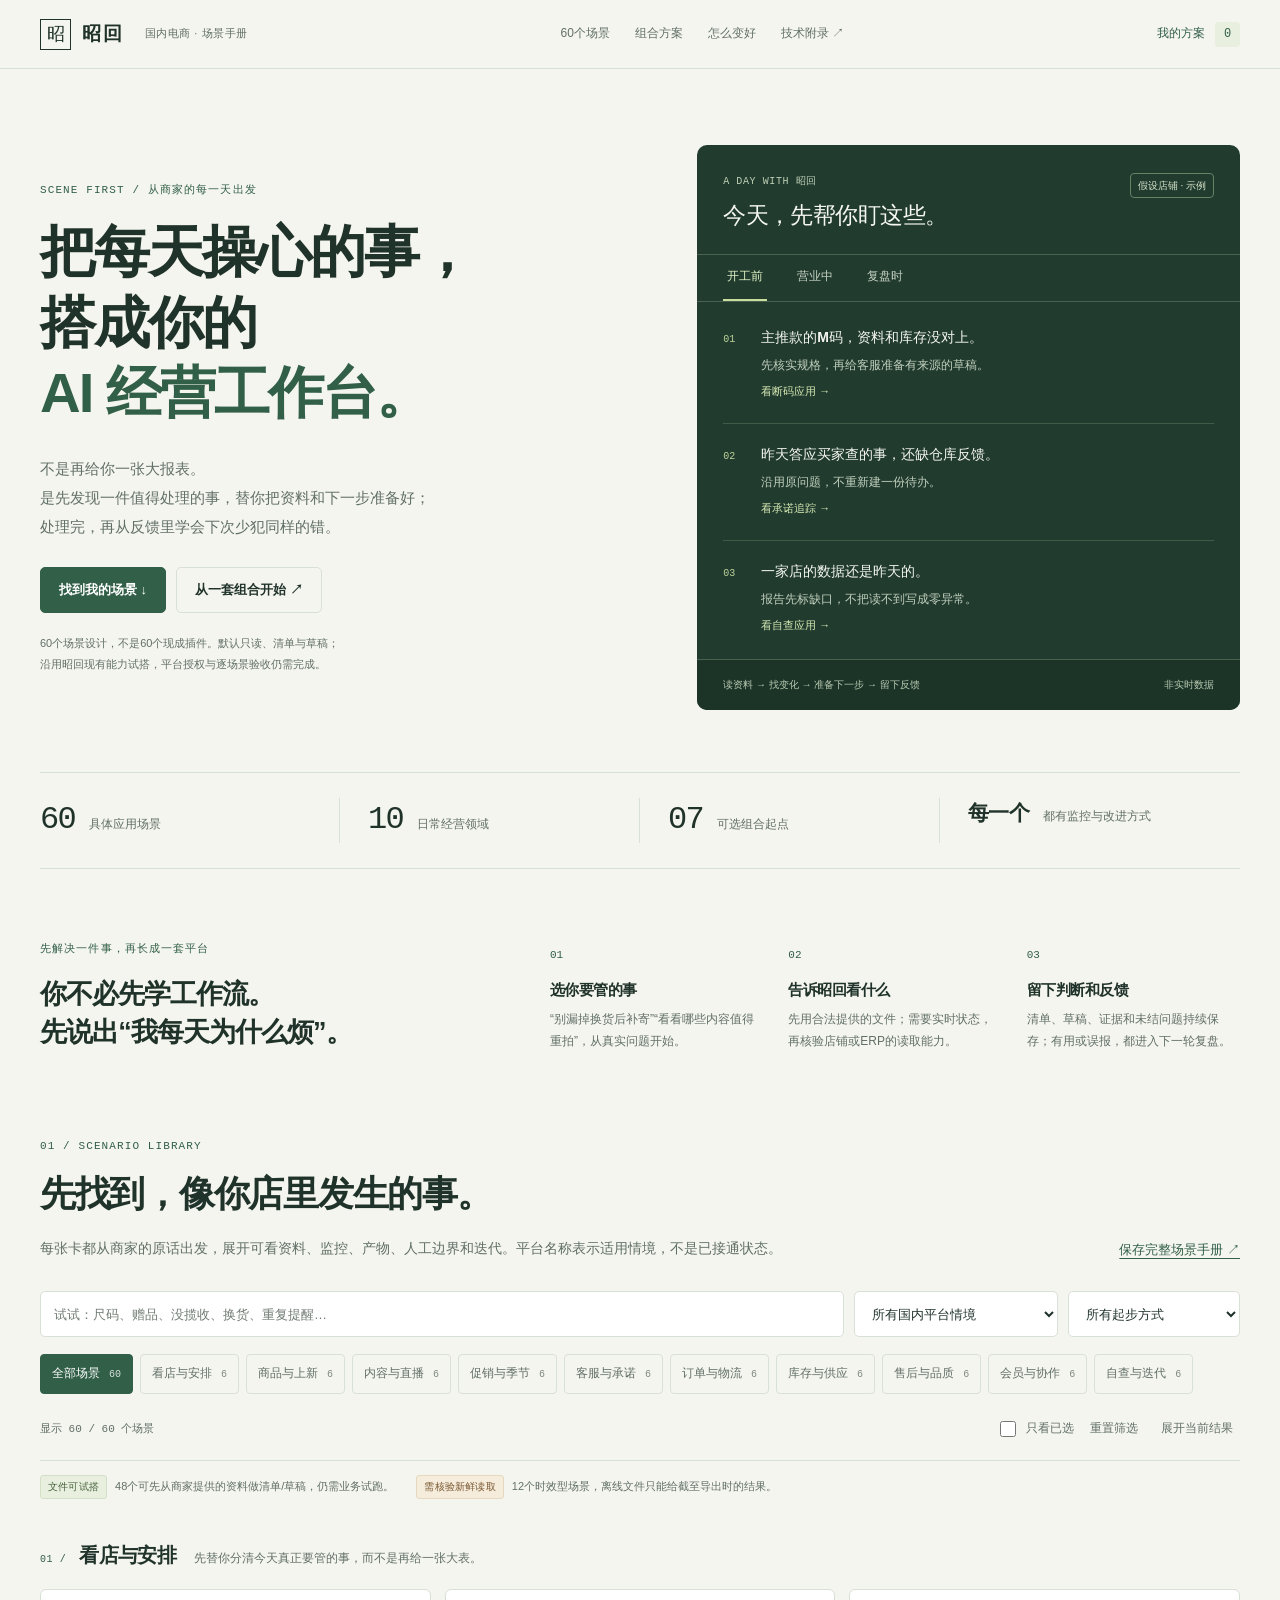
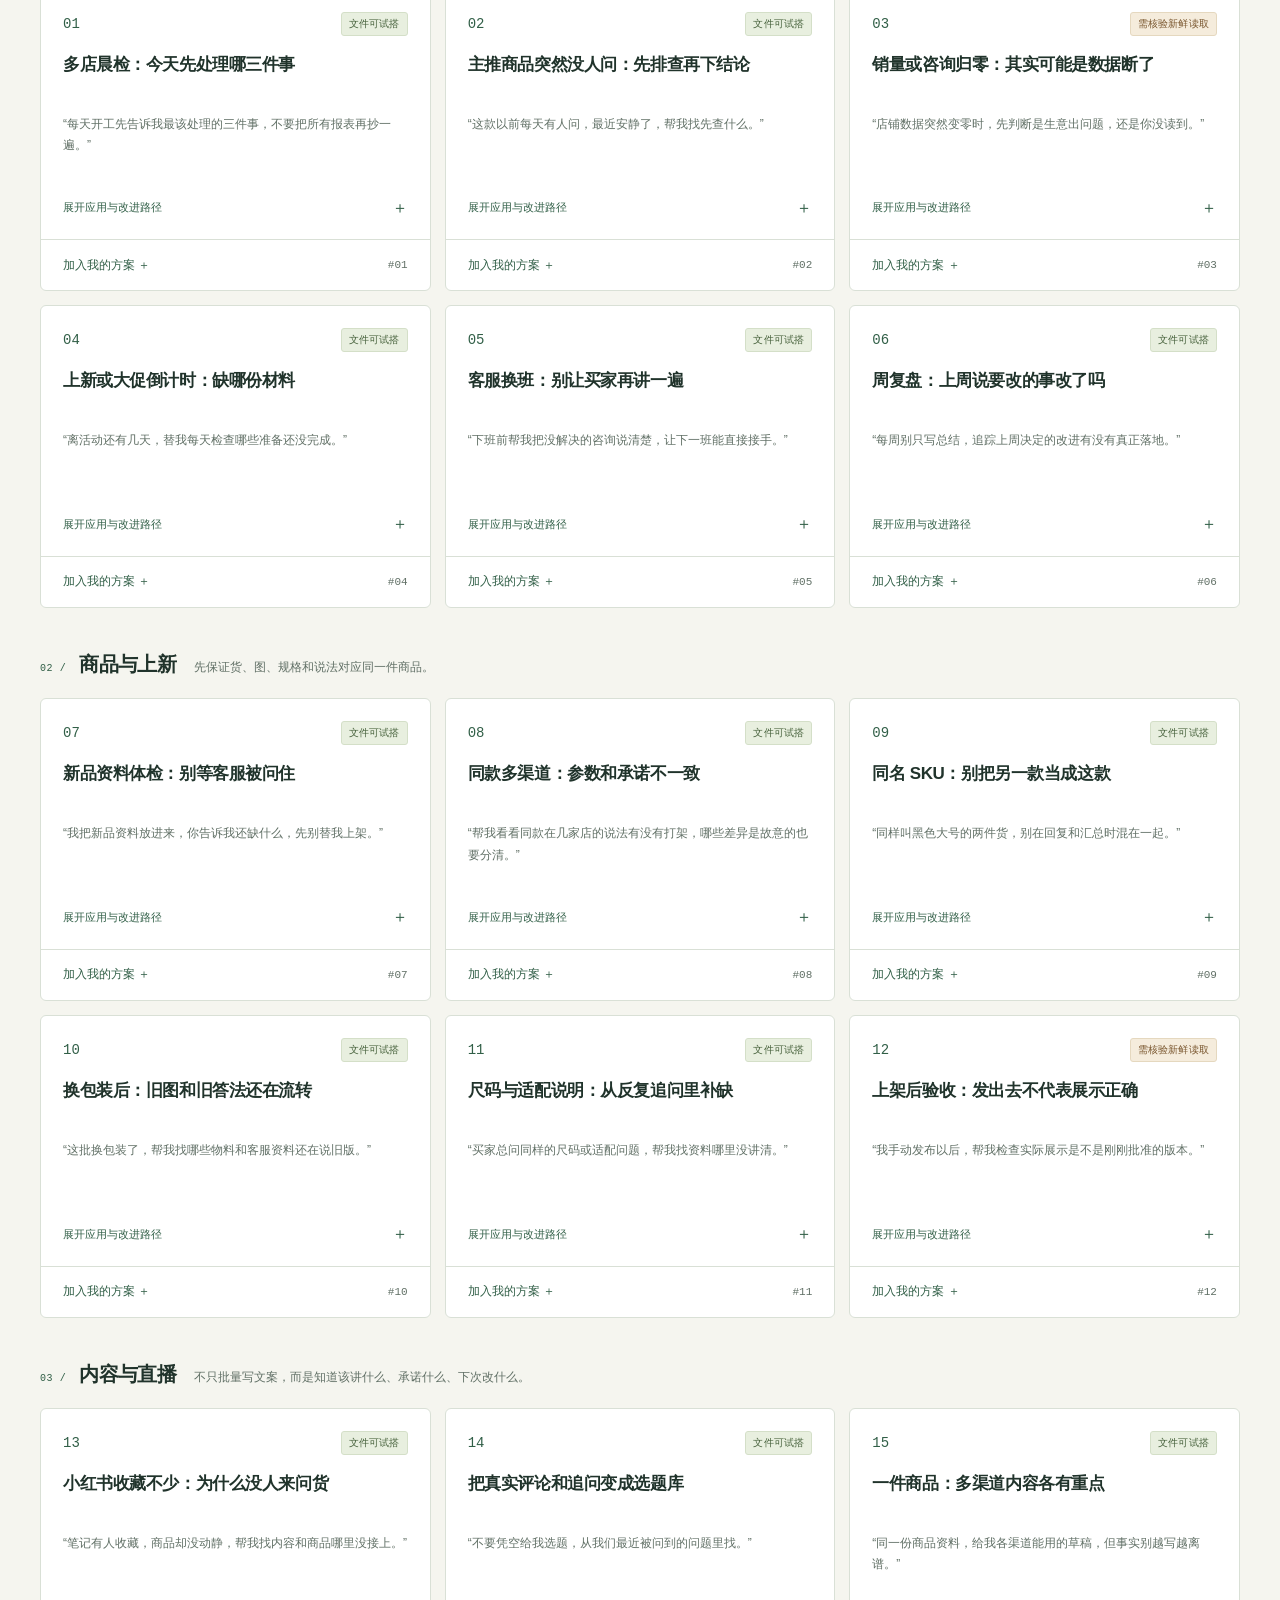
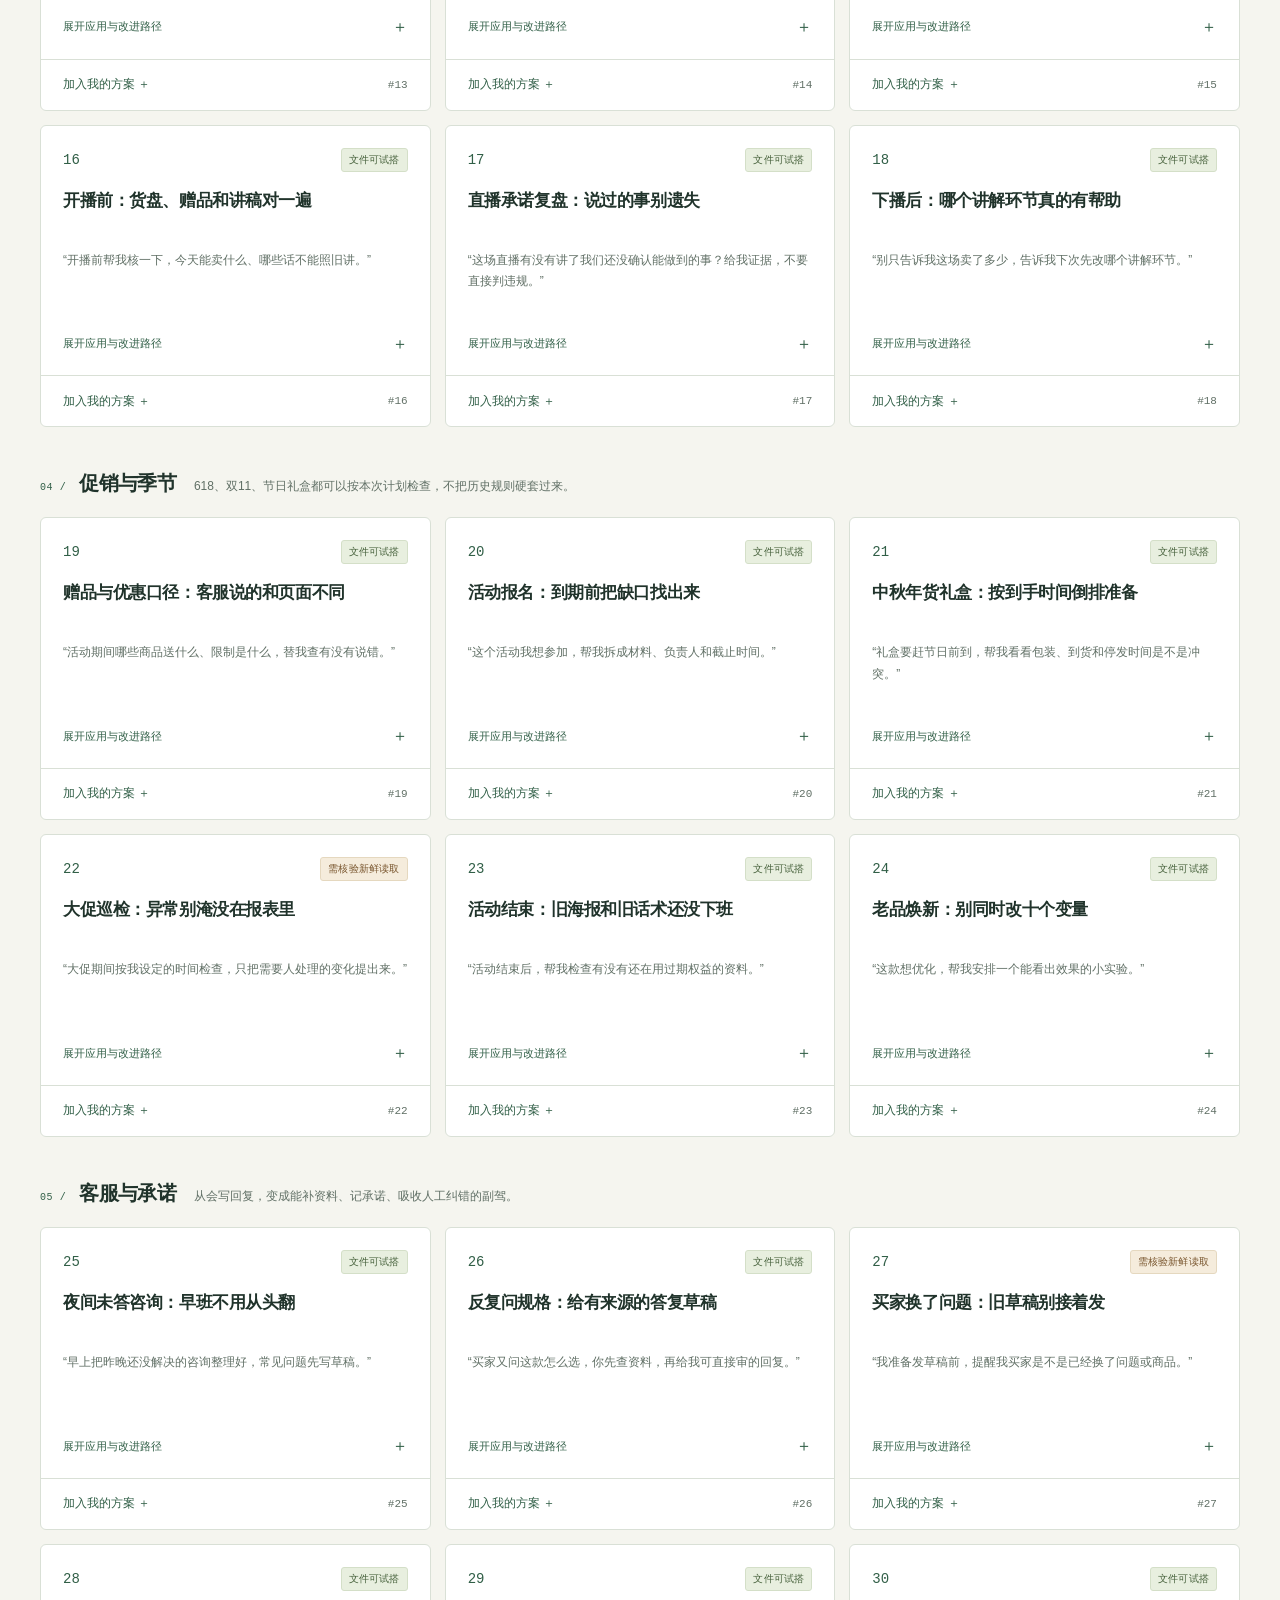
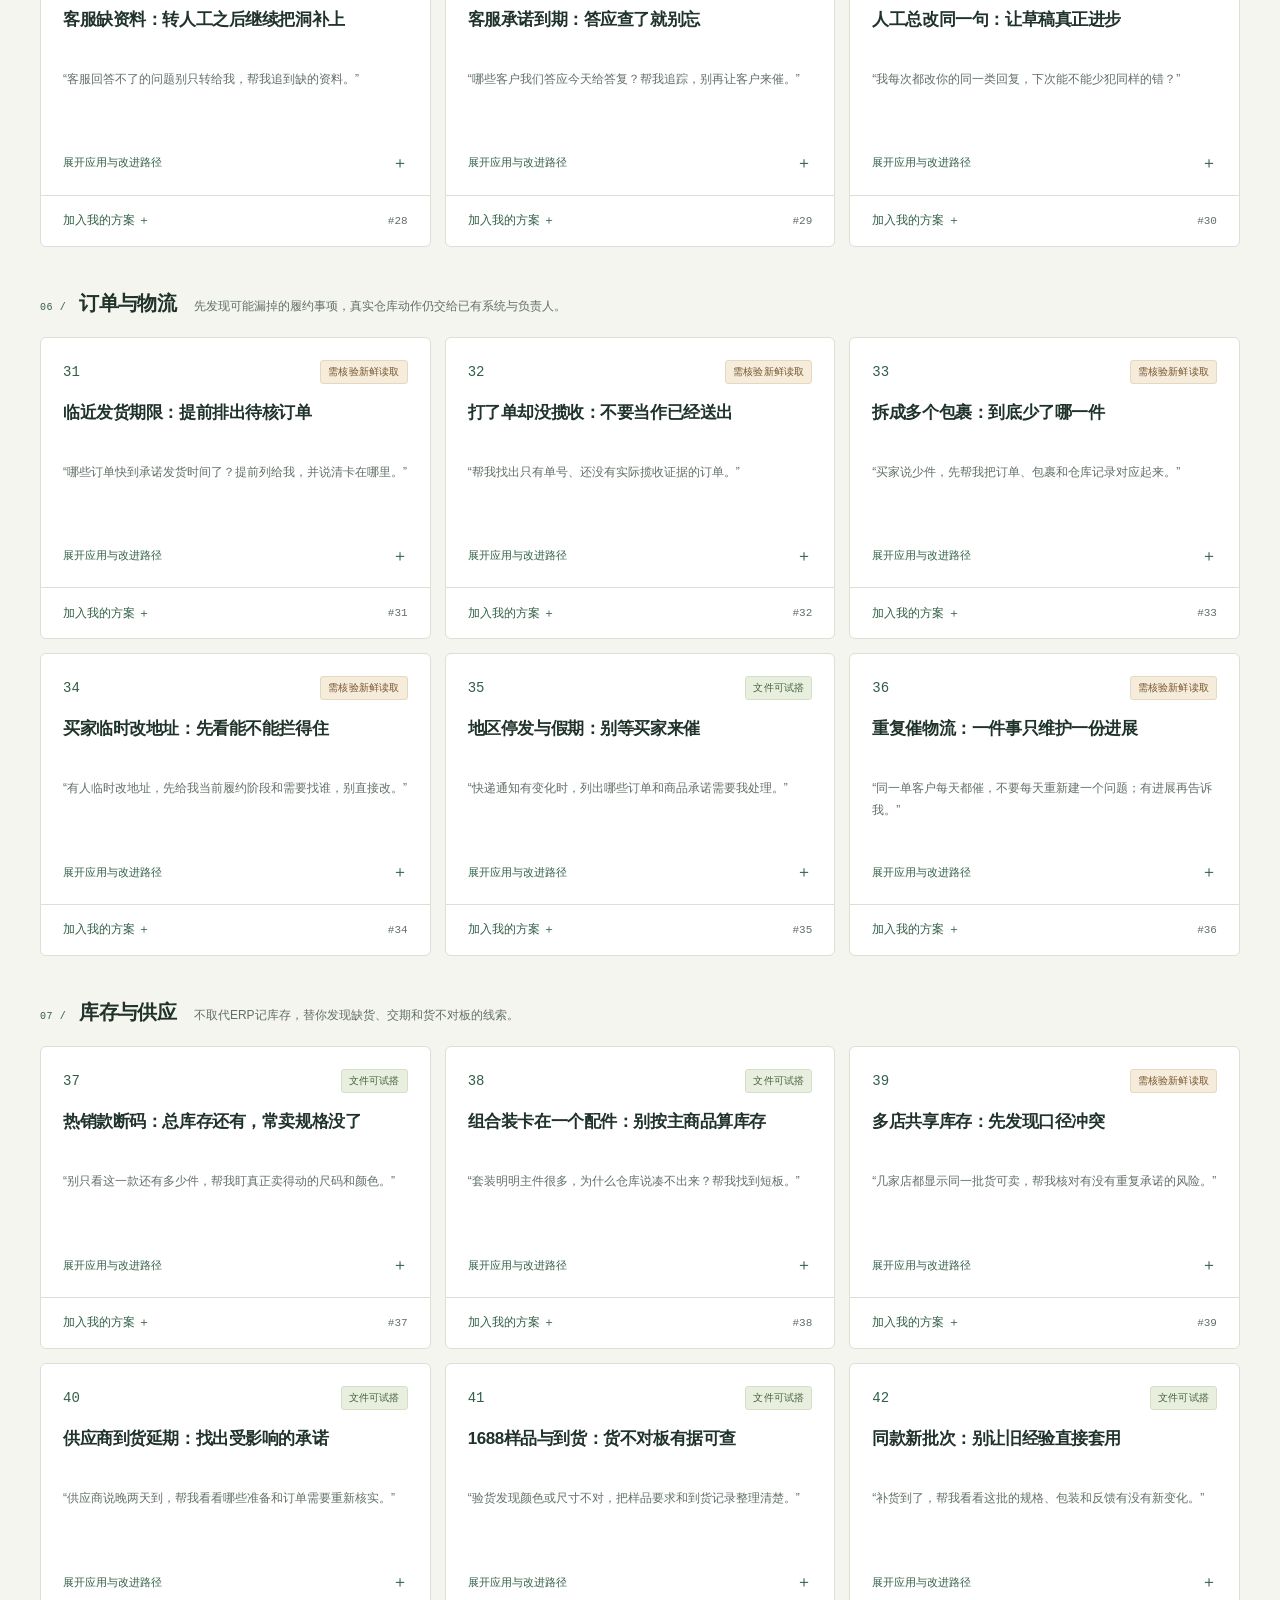
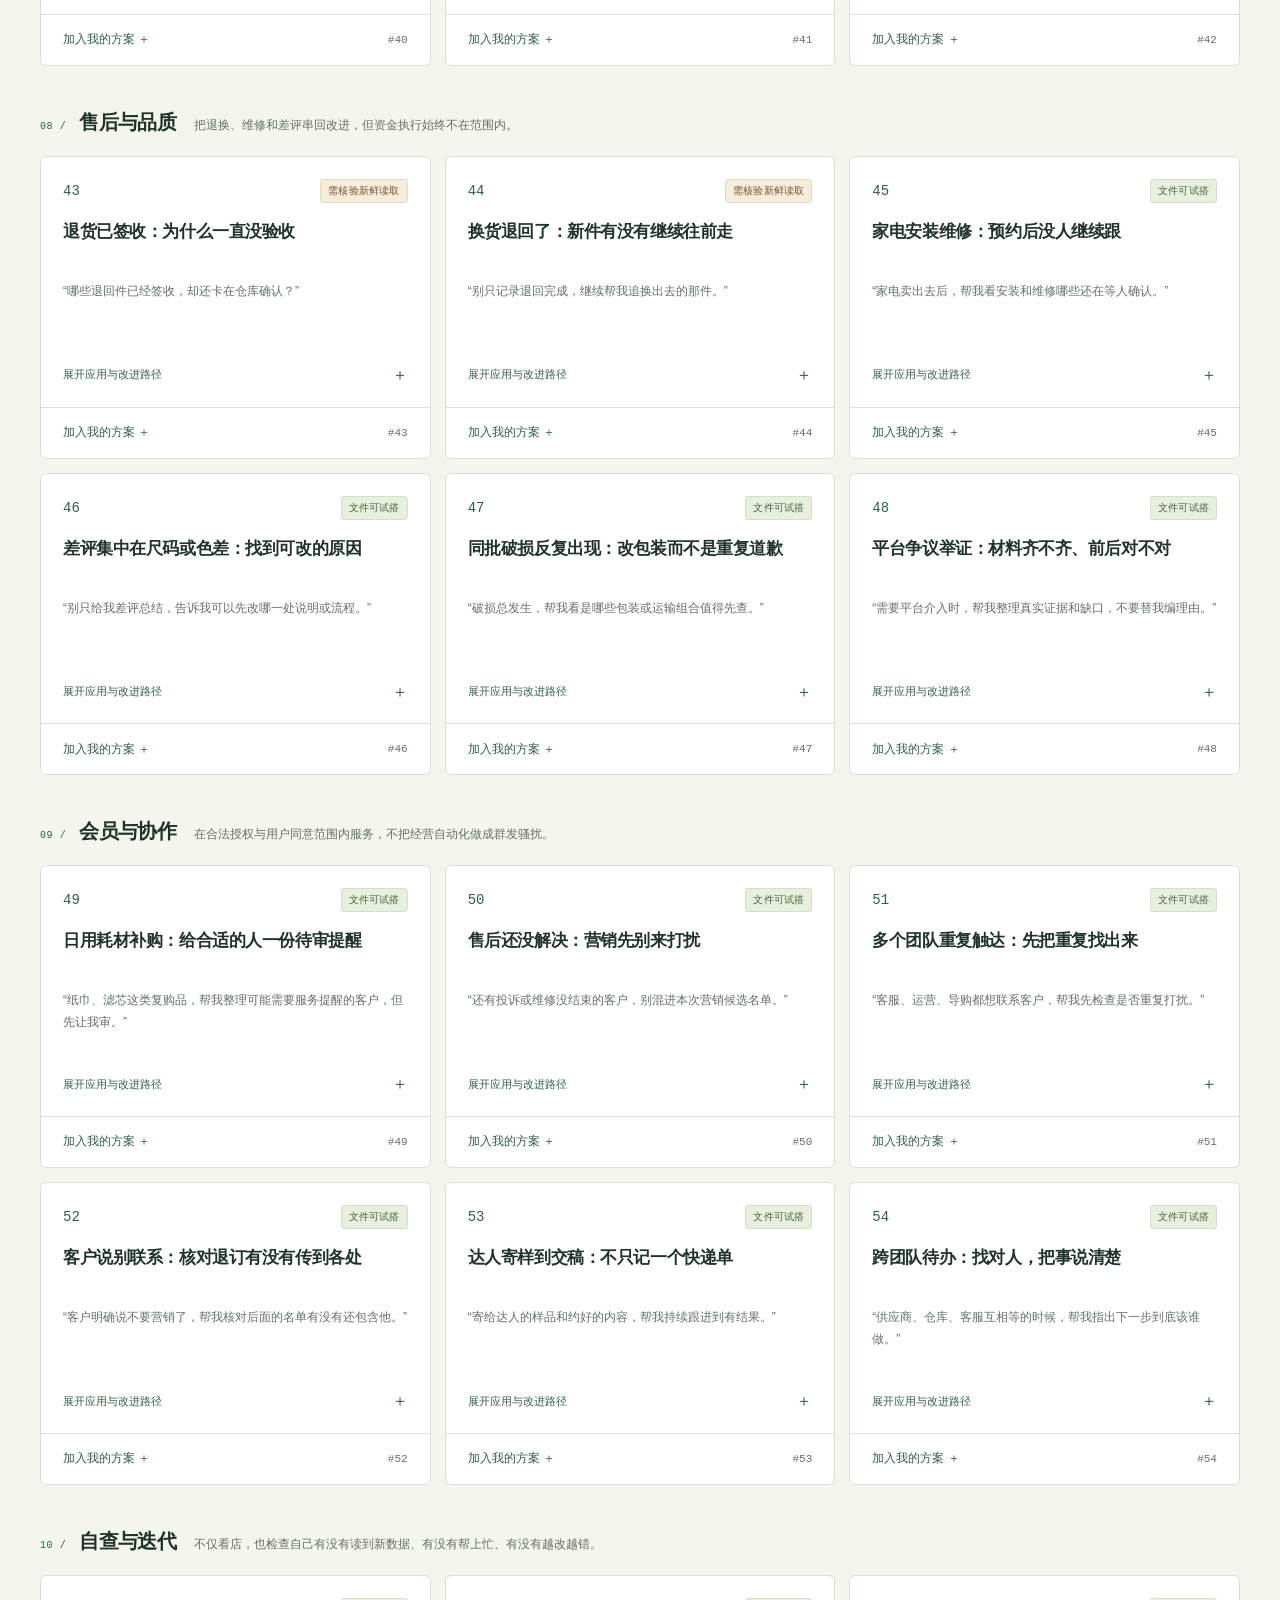
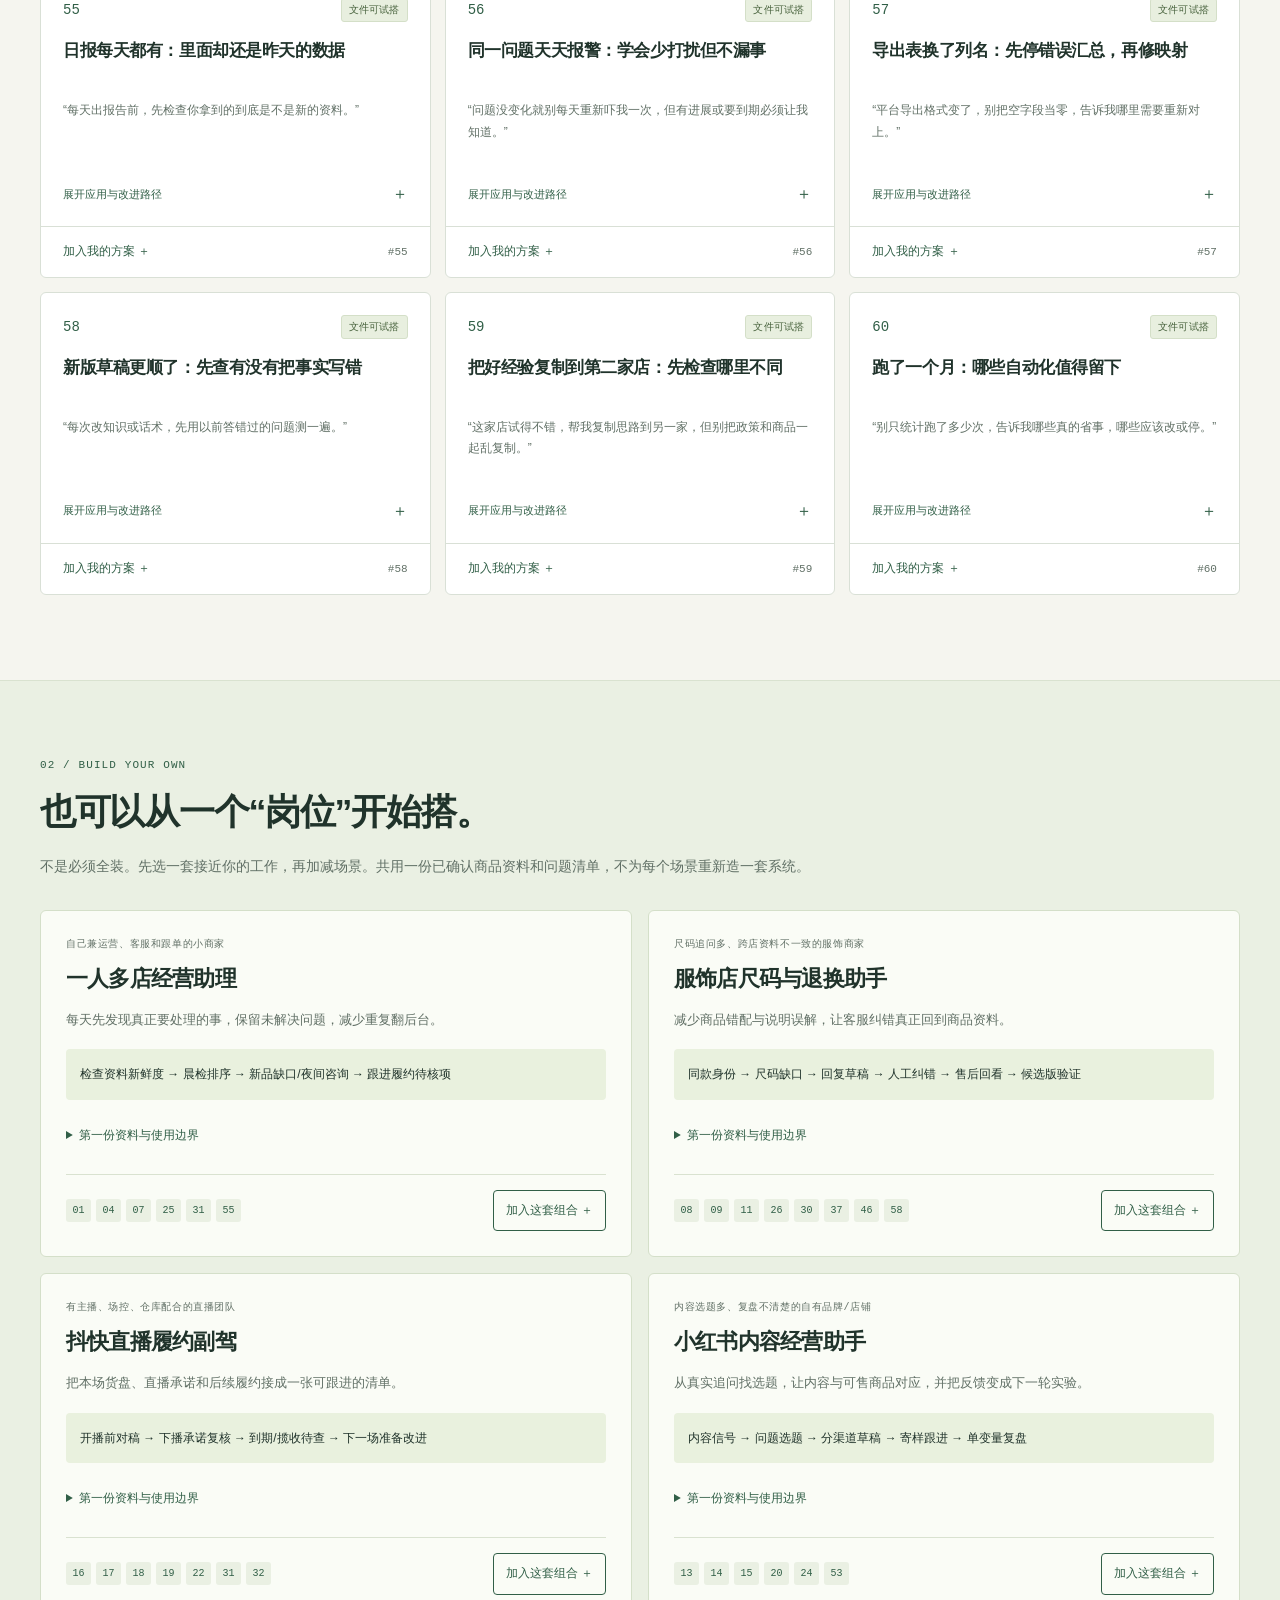
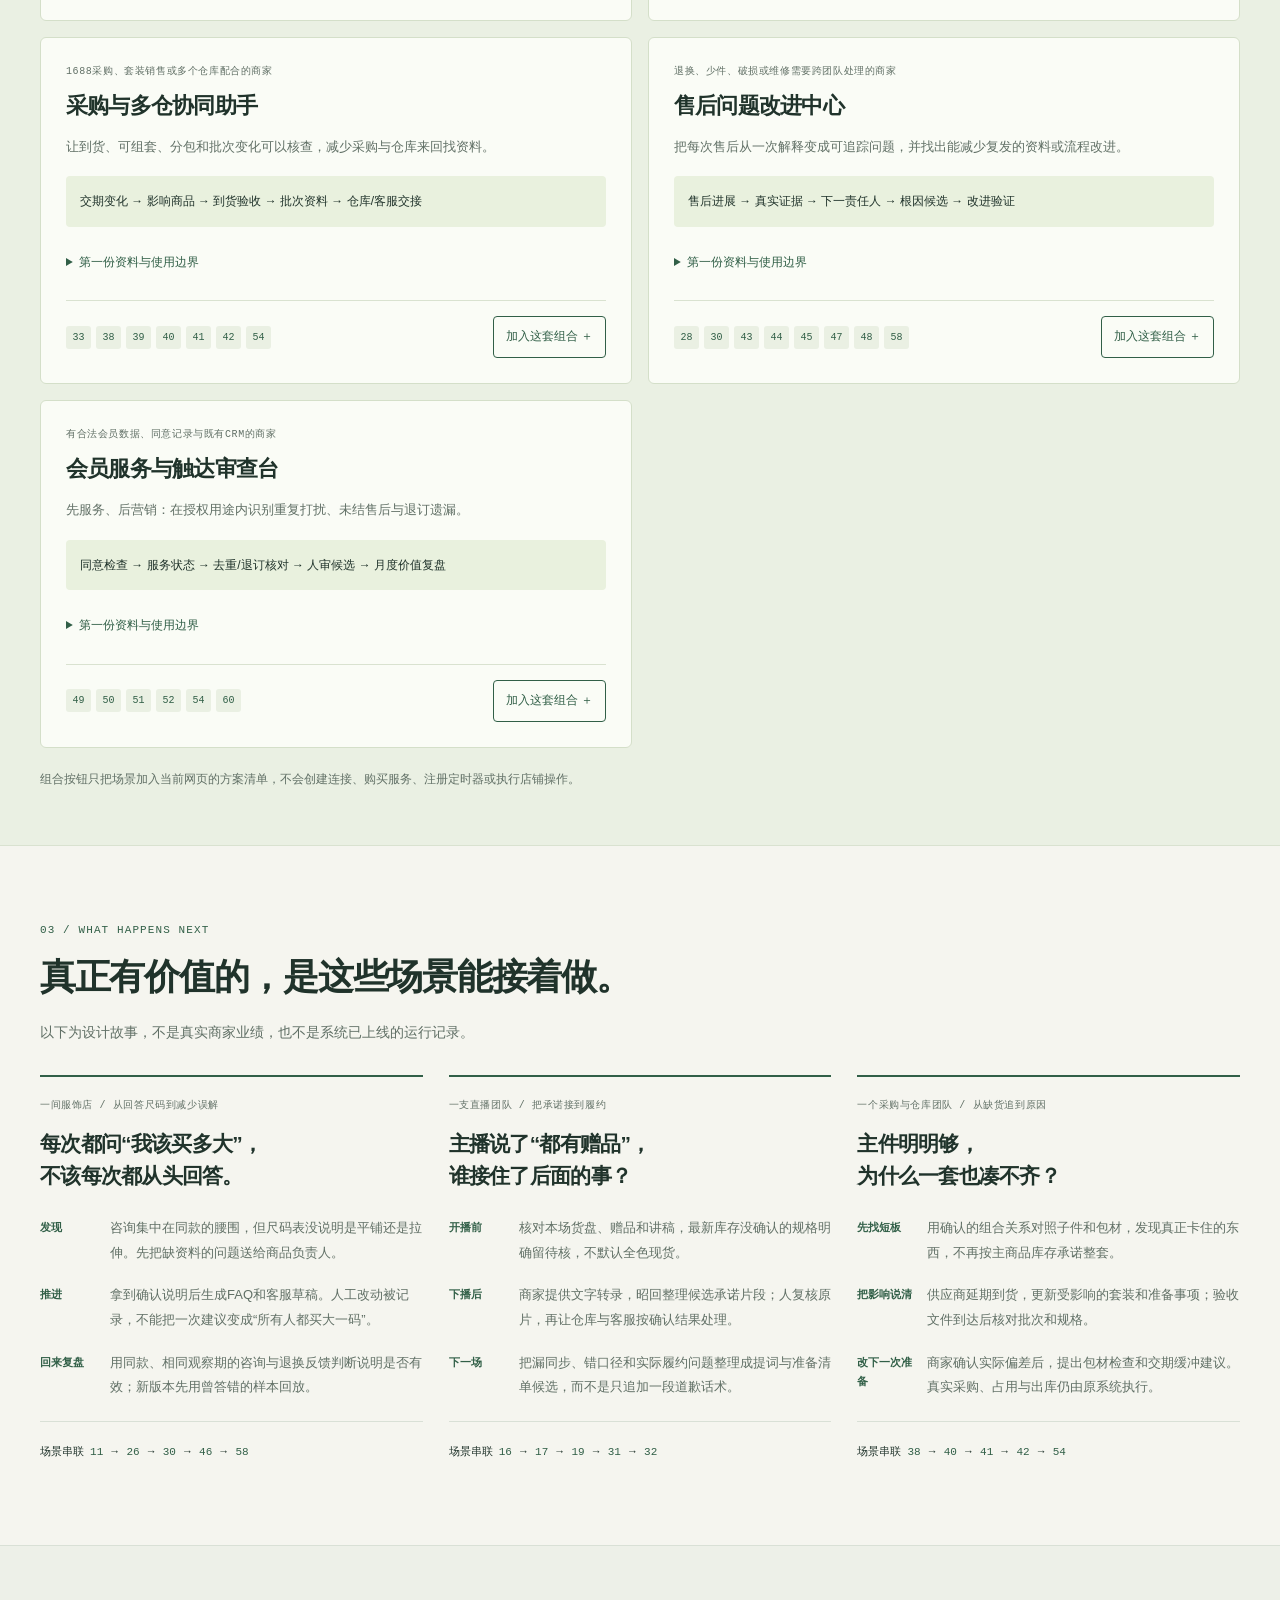
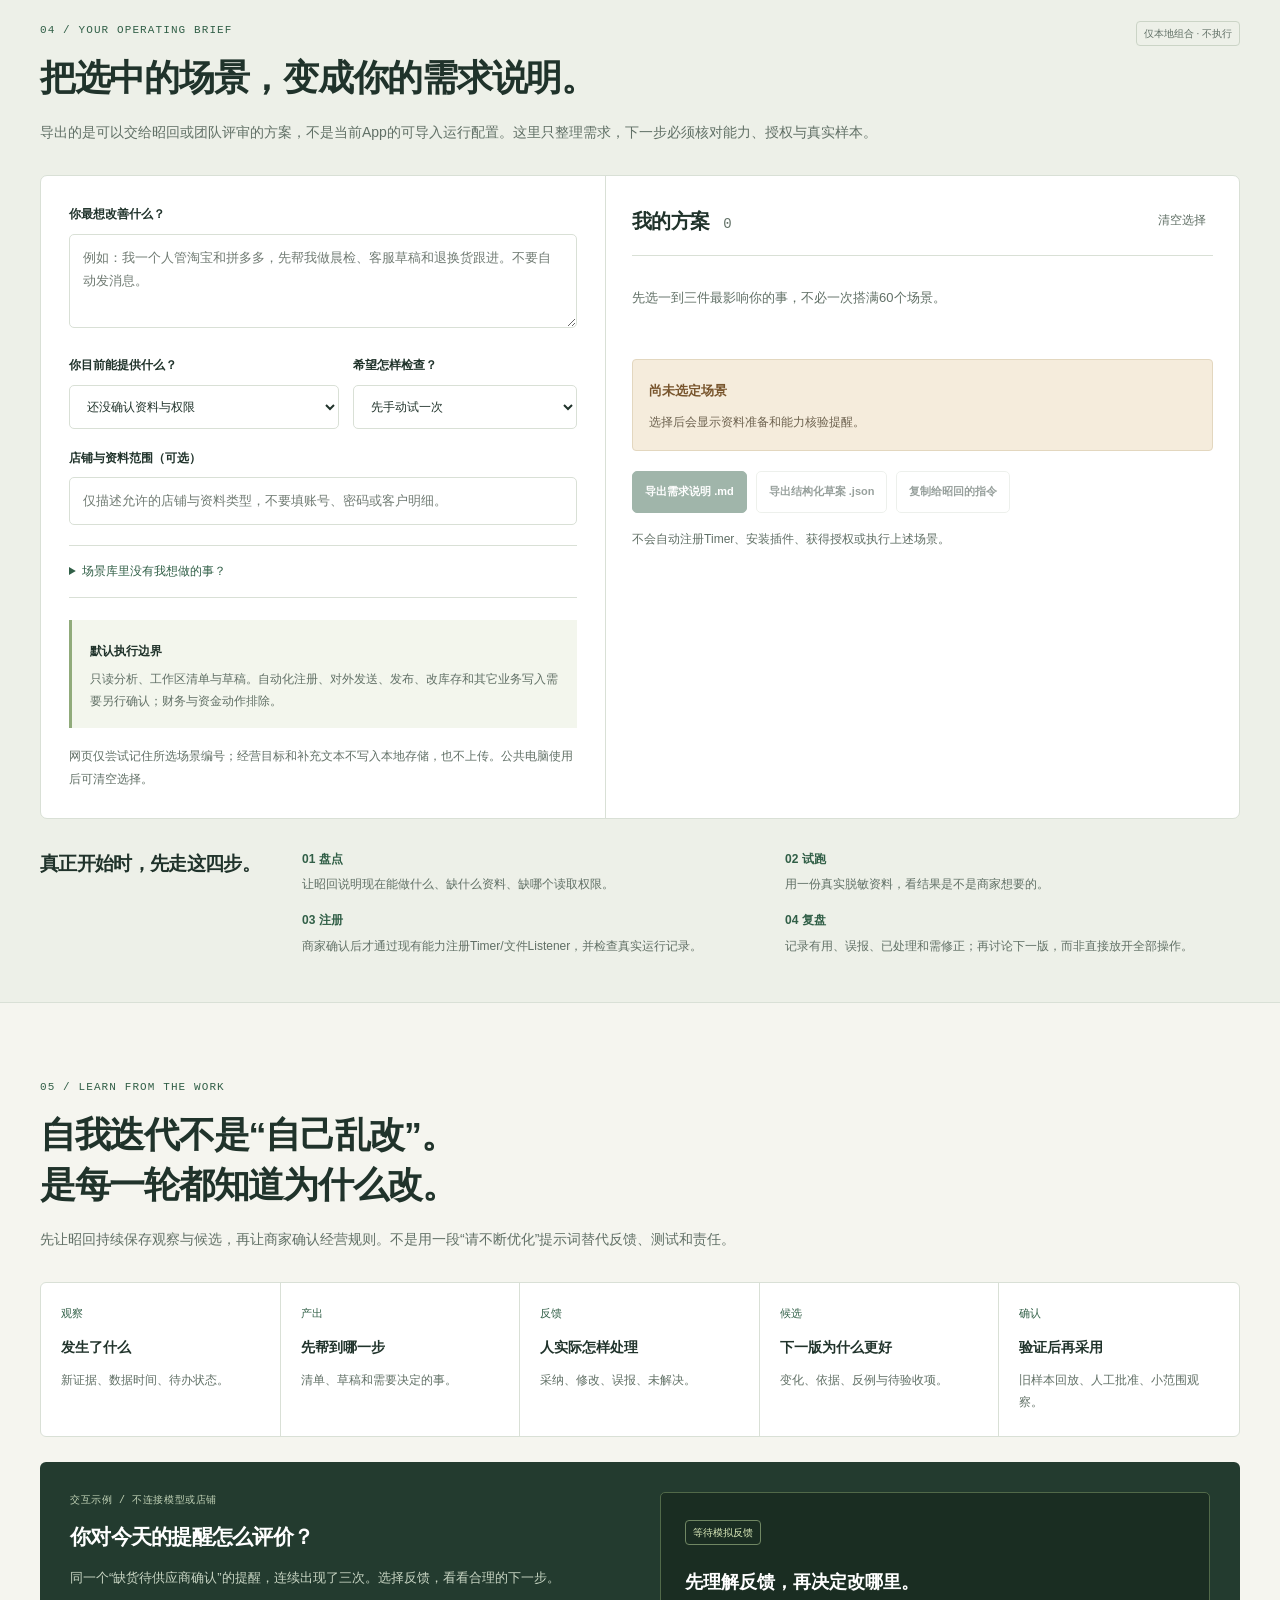
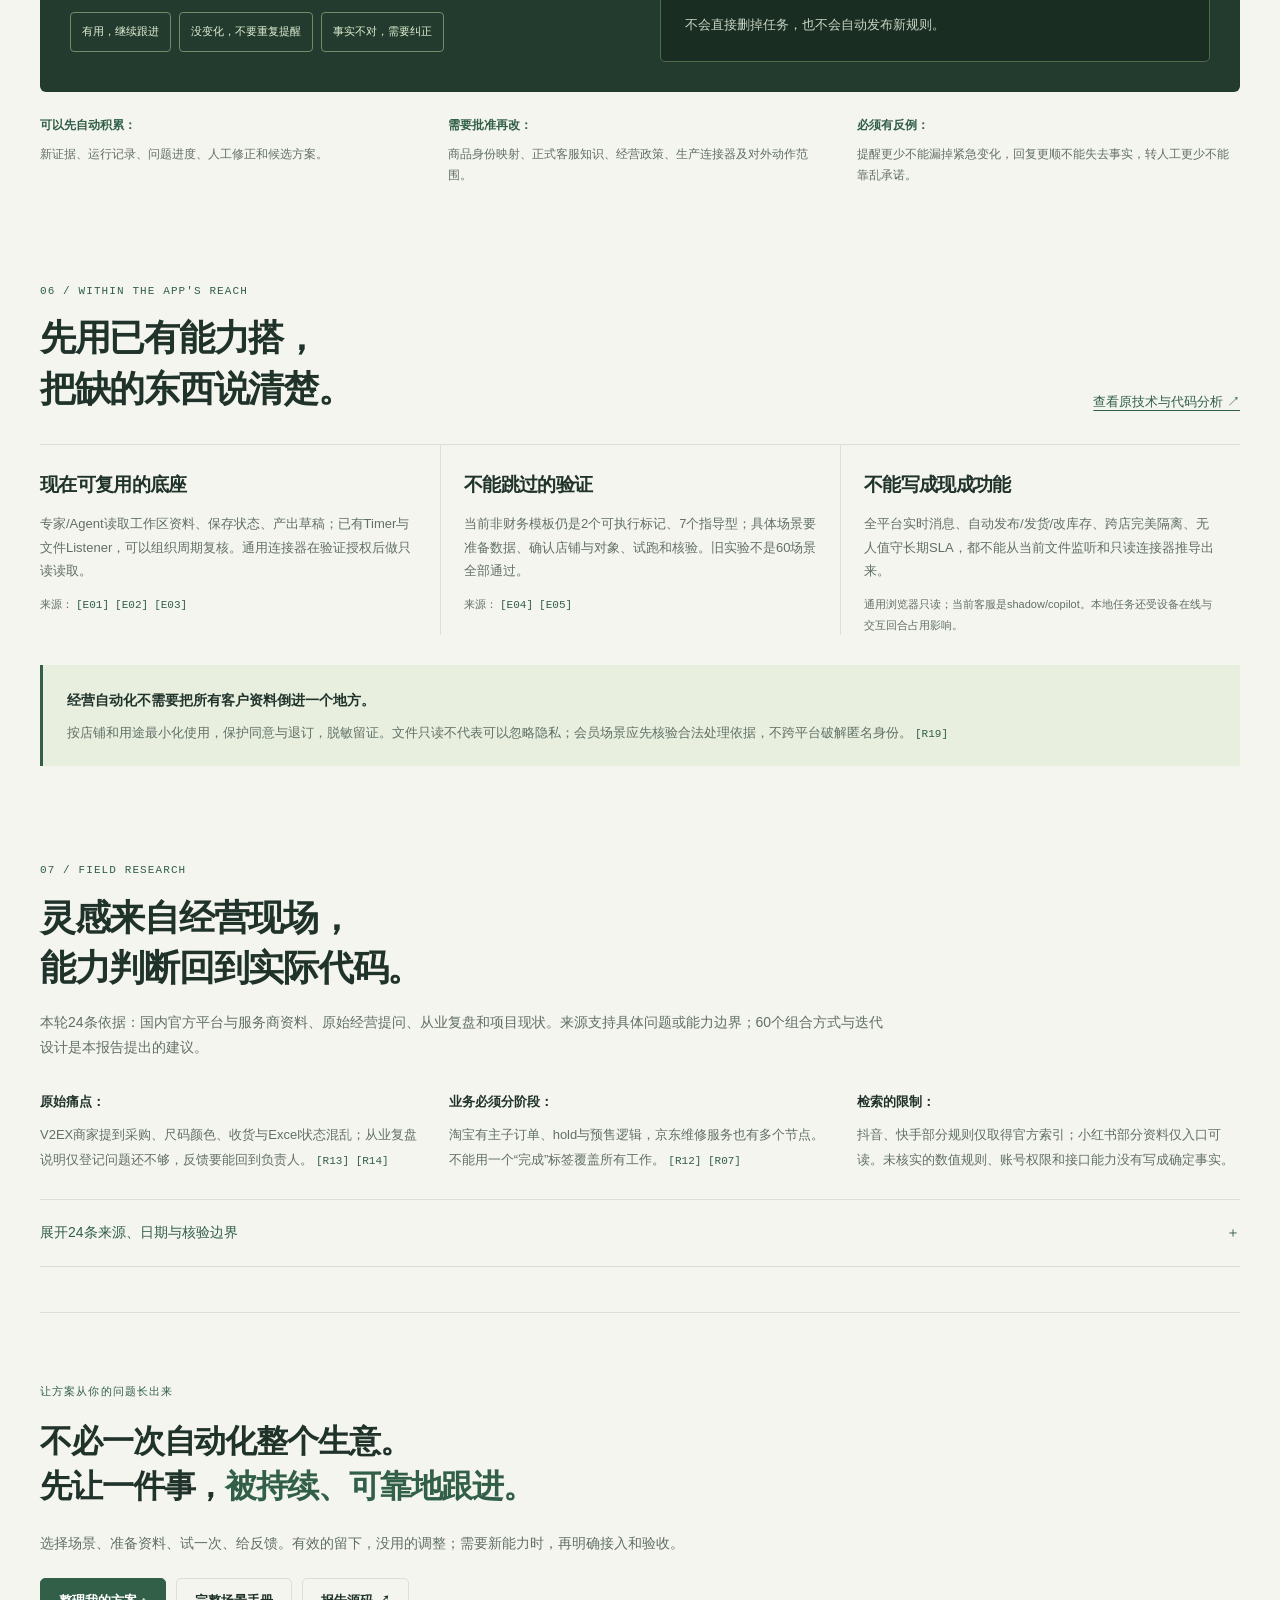
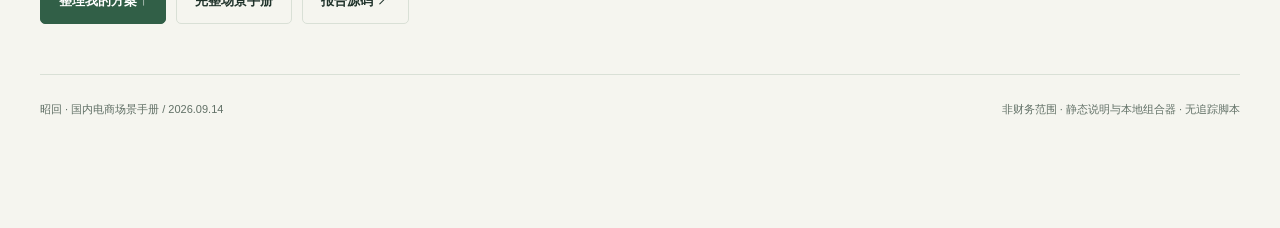
==== commit 33728180: "Reframe report around 60 domestic commerce scenarios and local plan builder" ====
--- a/index.html
+++ b/index.html
@@ -1,123 +1,292 @@
 <!doctype html>
-<html lang="zh-CN"><head><meta charset="utf-8"><meta name="viewport" content="width=device-width, initial-scale=1"><title>昭回 · 电商自治蓝图 — 从会操作，到能负责</title><meta name="description" content="基于 online-agent 当前源码、官方平台文档与开发者社区的电商自动化研究：平台接入、十类流程、可靠事件、业务事实、自动接入与监控。排除财务系统。"><meta name="theme-color" content="#f6f6f2"><meta name="referrer" content="strict-origin-when-cross-origin"><meta property="og:type" content="website"><meta property="og:title" content="昭回 · 电商自治蓝图"><meta property="og:description" content="不重造 ERP，不承诺无限自治。连接现有系统，让自动化可验证、可恢复、可追责。"><link rel="icon" href="data:,"><link rel="stylesheet" href="./styles.css"><script src="./app.js" defer></script></head>
-<body id="top"><a class="skip" href="#main">跳到正文</a><header class="topbar"><div class="top-inner"><a class="brand" href="#top" aria-label="昭回电商自治蓝图首页"><span class="mark" aria-hidden="true">昭</span><b>昭回</b><em>COMMERCE FIELD NOTES</em></a><div class="header-right"><span class="date"><span class="dot"></span>研究基线 2026.09.14</span><a href="#sources">证据索引 ↗</a><button class="print-button" id="print-report" type="button">打印报告</button></div></div><nav class="mobile-nav" aria-label="移动端章节"><select id="mobile-chapter" aria-label="跳转章节"><option value="reality">01 / 现实判断</option><option value="platforms">02 / 平台接入</option><option value="systems">03 / 系统分工</option><option value="workflows">04 / 运营流程</option><option value="architecture">05 / 架构与数据</option><option value="onboarding">06 / 自动接入</option><option value="lab">07 / 异常演示</option><option value="observability">08 / 监控恢复</option><option value="roadmap">09 / 实施路线</option><option value="guardrails">10 / 自治边界</option><option value="research">11 / 调研洞察</option><option value="sources">12 / 证据索引</option></select></nav><div class="progress" id="reading-progress" aria-hidden="true"></div></header>
-<div class="hero"><div><p class="eyebrow">ONLINE-AGENT / RESEARCH → ARCHITECTURE → OPERATIONS</p><h1>让电商自动化，<br>从「会操作」<br>走向<em>「能负责」。</em></h1><p class="hero-lead">不是让一个 AI 永远盯着所有后台。<br>而是把现有平台、业务事实与受控动作连接起来，<br>让昭回持续发现问题、推进工作，并核验真实结果。</p><div class="actions"><a class="btn primary" href="#reality">阅读核心判断 ↘</a><a class="btn" href="#lab">体验异常处理演示 →</a></div><p class="footnote">基于本地源码检查与公开研究 · 不是生产能力宣告 · 财务系统不在范围内</p></div><div class="hero-map" role="img" aria-label="建议架构：店铺、业务系统和协作工具连接昭回，形成事实、任务和核验闭环。不是实时连接状态。"><div class="map-grid"></div><div class="map-content"><div class="map-head"><span>CONNECTED COMMERCE</span><span>建议架构 / 非实时</span></div><div class="platform-chips"><span>店铺与渠道</span><span>ERP / WMS</span><span>客服与协作</span><span>Canva / Figma</span><span>Gmail / 日历</span><span>知识与资料</span></div><div class="connector-lines"></div><div class="core"><span class="tag">REUSE THE CORE</span><h3>昭回 · 经营控制层</h3><p>目标 → 观察 → 决策 → 受控动作 → 结果核验</p></div><div class="map-checks"><span>✓ 有来源的事实</span><span>✓ 有边界的执行</span><span>✓ 可恢复的流程</span></div><div class="map-note"><span>HUMAN-IN-CONTROL</span><span>OFFICIAL API FIRST</span></div></div></div></div>
-<div class="scope-strip"><div><span>REVIEW BASIS</span><strong>当前工作树 + 历史证据</strong></div><div><span>MARKET COVERAGE</span><strong>国内与跨境 · 分级核验</strong></div><div><span>DESIGN PRINCIPLE</span><strong>复用底座，不重造 ERP</strong></div><div><span>EXCLUDED</span><strong>不接财务，不执行资金动作</strong></div></div>
-<div class="shell"><aside class="toc"><p class="toc-title">CONTENTS / 目录</p><nav aria-label="报告章节"><a href="#reality"><span>01</span>现实判断</a><a href="#platforms"><span>02</span>平台接入</a><a href="#systems"><span>03</span>系统分工</a><a href="#workflows"><span>04</span>运营流程</a><a href="#architecture"><span>05</span>架构与数据</a><a href="#onboarding"><span>06</span>自动接入</a><a href="#lab"><span>07</span>异常演示</a><a href="#observability"><span>08</span>监控恢复</a><a href="#roadmap"><span>09</span>实施路线</a><a href="#guardrails"><span>10</span>自治边界</a><a href="#research"><span>11</span>调研洞察</a><a href="#sources"><span>12</span>证据索引</a></nav><div class="toc-note"><b>如何阅读</b>先看 01 与 02 判断现实可行性；产品看 03–04，工程看 05–09。每个引用可回到来源与核验边界。</div><div class="toc-note"><b>状态不是装饰</b>“源码存在”“历史通过”“官方支持”“商家已获权限”是四种不同证据。</div></aside><main id="main">
-<section class="chapter" id="reality"><div class="section-head"><p class="section-label">01 / REALITY CHECK</p><h2>你缺的不是又一个 Agent。<br>是把能力接成可靠的经营闭环。</h2><p>当前系统已有专家、方案工厂、连接器、任务和定时运行底座。合理路径是补齐事实、事件与动作合同，而不是重做“电商万能机器人”。以下现状来自本次源码读取，不把旧架构文档当实现证明。<a class="ref" href="#source-E01">[E01]</a><a class="ref" href="#source-E07">[E07]</a><a class="ref" href="#source-E08">[E08]</a></p></div><div class="evidence-stats"><div><b>09</b><span>排除财务后的模板</span></div><div><b>02</b><span>目录标记 executable</span></div><div><b>07</b><span>仍为 guided 指导型</span></div></div><p class="read-note">可执行模板为经营诊断和客服指挥中心。“executable”只是目录分类，不代表真实商家长期无人值守已验收。<a class="ref" href="#source-E01">[E01]</a></p>
-<div class="table-wrap" tabindex="0" aria-label="现有能力与生产缺口，窄屏可横向滚动"><table><thead><tr><th>现有基础</th><th>本次确认到的边界</th><th>下一步应补什么</th></tr></thead><tbody><tr><td>方案工厂<p>草稿 → 评测 → 发布</p></td><td>客服默认 shadow/copilot，外部写默认拒绝。结构检查并非业务问答测试。<a class="ref" href="#source-E01">[E01]</a><a class="ref" href="#source-E02">[E02]</a></td><td>增加真实业务样本、商品身份与结果读回评测；不是仅修改自治模式字符串。</td></tr><tr><td>Timer / Agent Loop<p>持久状态与跨回合</p></td><td>历史报告有两轮真实快照复核；未证明长期在线、每轮新采集或实际客服发送。<a class="ref" href="#source-E06">[E06]</a></td><td>复用调度，验证新数据、断网恢复和无人值守窗口；模型只在有工作时醒来。</td></tr><tr><td>通用 Listener<p>本地 durable events</p></td><td>通用来源仅 <code>workspace_files</code>；不能等同于所有电商平台事件网关。<a class="ref" href="#source-E03">[E03]</a></td><td>新增平台入口、游标、续约与补采；分清监听、触发路由、业务动作。</td></tr><tr><td>连接器 / FDE<p>脚本与回执治理</p></td><td>通用浏览器接入只读，凭据本地；单 Global Profile 不是成熟多店多账号隔离。<a class="ref" href="#source-E05">[E05]</a></td><td>优先官方 API，写能力独立实现和测试。先解决账户、设备与租户隔离。</td></tr><tr><td>任务与执行账本<p>租约 / 幂等 / 持久化</p></td><td>已有持久操作和租约，但所查完成通知使用进程内事件。<a class="ref" href="#source-E04">[E04]</a><a class="ref" href="#source-E07">[E07]</a></td><td>补事务性 Inbox / Outbox，复用 Task 状态机；崩溃后重放通知而不重复业务动作。</td></tr></tbody></table></div><div class="callout"><strong>优先产品：可持续的“经营例行检查 + 客服副驾”。</strong><p>先用真实店铺的商品、订单和履约事实，稳定生成可信异常清单与客服草稿。数据不对时让数据/FDE 专家继续修复，而不是每次转人工就终结任务。之后再开放一类有明确授权、限额和读回能力的动作。</p></div></section>
-<section class="chapter" id="platforms"><div class="section-head"><p class="section-label">02 / PLATFORM ACCESS</p><h2>各平台怎么接，<br>先看准入，再看技术。</h2><p>这是接入决策矩阵，不是“已连接”列表。优先顺序由真实店铺、已有授权和业务价值决定。展开卡片查看事件、门槛与不应承诺的能力。</p></div><div class="filters" role="group" aria-label="平台区域筛选"><button class="filter" data-region="all" aria-pressed="true">全部平台 · 8</button><button class="filter" data-region="domestic" aria-pressed="false">国内 · 5</button><button class="filter" data-region="global" aria-pressed="false">跨境 · 3</button><button class="filter" id="expand-platforms" aria-pressed="false">展开全部详情</button></div><div class="platforms"><details class="platform" data-region="domestic"><summary><span class="tag blue">已有只读试点 · 写入未验证</span><h3>拼多多</h3><p>从当前最有证据的只读链路起步，不把网页登录成功当作正式 API 准入。</p></summary><div class="platform-body"><dl><dt>建议接入路径</dt><dd>先盘点已授权官方能力；当前可复用经过验证的本地 products.read 路径。仅在商家授权且平台允许时使用只读浏览器适配。</dd><dt>监听与补采</dt><dd>没有确认可用的正式事件通道前，使用确定性增量轮询与差异检测；频率按限制与业务时效配置，不能用模型高频盯页面。</dd><dt>准入与核验门槛</dt><dd>本次未核验商家的应用类型、权限包与客服通道授权。需以真实账号完成商品身份、分页、覆盖率、登录失效与重启恢复测试。</dd><dt>不要承诺</dt><dd>通用 FDE 连接器仍只读；客服发送走专用受控路径，不能新增脚本绕过写权限。历史两轮复核不等于持续经营验收。</dd></dl><div class="refs"><a class="ref" href="#source-S21">[S21]</a> <a class="ref" href="#source-E05">[E05]</a> <a class="ref" href="#source-E06">[E06]</a></div></div></details>
-<details class="platform" data-region="domestic"><summary><span class="tag green">官方链路明确 · 需准入</span><h3>淘宝 / 天猫</h3><p>订单同步采用初始化、消息增量和定期补采组合；要理解主子订单与 hold 状态。</p></summary><div class="platform-body"><dl><dt>建议接入路径</dt><dd>在获得商家授权及相应应用权限后，用 TOP / 官方消息服务接入。复用客户现有 ERP 的合法连接，避免同一订单多个系统争写。</dd><dt>监听与补采</dt><dd>订单变更通知只触发刷新事实；保留增量游标与重叠窗口，按接口真实分页语义补采，防漏单和旧状态覆盖新状态。</dd><dt>准入与核验门槛</dt><dd>订单隐私字段涉及专门环境、安全与授权要求，逐项核验后决定执行位置；不默认把完整订单搬到通用公有云。</dd><dt>不要承诺</dt><dd>普通下单不代表立即可履约；预售、拼团 hold、拆单和售后要分别建模。通用商品/订单权限不自动授予聊天发送权限。</dd></dl><div class="refs"><a class="ref" href="#source-S04">[S04]</a></div></div></details>
-<details class="platform" data-region="domestic"><summary><span class="tag amber">部分官方信息可读 · 待验权</span><h3>抖店</h3><p>先打通授权商家业务接口，再处理消息和运营流程；不要混同抖音内容平台。</p></summary><div class="platform-body"><dl><dt>建议接入路径</dt><dd>申请符合主体与用途的应用及权限包；先验证商品、订单、履约读取能力，再单独申请所需动作。</dd><dt>监听与补采</dt><dd>官方索引显示消息推送依赖权限包。确切 topic、验签、应答和重试规则须在控制台与当前文档核对后写入适配合同。</dd><dt>准入与核验门槛</dt><dd>本次部分文档为动态页面，未取得完整正文；无权声称已经满足审核、消息回调或客服准入。</dd><dt>不要承诺</dt><dd>商品发布、商家客服、广告投放与内容发布分别验权；发布功能要先验类目/资质与字段，不由大模型猜测平台规则。</dd></dl><div class="refs"><a class="ref" href="#source-S05">[S05]</a></div></div></details>
-<details class="platform" data-region="domestic"><summary><span class="tag amber">电商授权可见 · 内容能力待核</span><h3>小红书</h3><p>店铺订单与电子面单是一条链路，笔记创作与内容分发是另一条。</p></summary><div class="platform-body"><dl><dt>建议接入路径</dt><dd>可见官方摘要要求注册应用、申请订单权限包并取得店铺授权；先对接真实已授权的商家能力。</dd><dt>监听与补采</dt><dd>通知类型和完整签名细节未在本次确认；上线前必须验证。缺事件时采用允许范围内的增量读取，而非无限抓取。</dd><dt>准入与核验门槛</dt><dd>完整文档获取超时，当前证据仅为官方索引。需核实应用类型、隐私字段、面单服务与实际接口白名单。</dd><dt>不要承诺</dt><dd>不承诺自动发任意笔记、批量私信或抓取他人用户数据。内容先生成待审素材，获准后再使用对应官方发布能力。</dd></dl><div class="refs"><a class="ref" href="#source-S06">[S06]</a></div></div></details>
-<details class="platform" data-region="domestic"><summary><span class="tag gray">入口核验 · 深层能力待确认</span><h3>京东</h3><p>作为下一批候选，先核对商家业务类型与已有 ERP 服务商，避免无依据排期。</p></summary><div class="platform-body"><dl><dt>建议接入路径</dt><dd>从宙斯平台及现有服务商询证，列明商品/订单/仓储/客服所需权限，再选读写适配。</dd><dt>监听与补采</dt><dd>本次没有取得足够具体的事件合同，不给出未经核验的订阅接口名或 SLA。</dd><dt>准入与核验门槛</dt><dd>以目标账号的授权结果、版本、限流、分页与测试回执为准；平台存在 API 不等于目标应用有权调用。</dd><dt>不要承诺</dt><dd>未证实能用的功能保持 blocked，不用浏览器脚本伪装已接入。</dd></dl><div class="refs"><a class="ref" href="#source-S07">[S07]</a></div></div></details>
-<details class="platform" data-region="global"><summary><span class="tag green">官方资料充分 · 条件式优先</span><h3>Shopify</h3><p>适合用作跨境标准 API 对照试点，前提是有目标店铺和必要授权。</p></summary><div class="platform-body"><dl><dt>建议接入路径</dt><dd>注册自有应用、授权最小 scopes；按当前 API 文档锁定版本。优先使用官方能力，不需要重演浏览器点击。</dd><dt>监听与补采</dt><dd>HTTPS Webhook 验签、持久落库后快速 ACK；处理重复与乱序。官方建议补偿同步，因为通知不是保证全量的日志。</dd><dt>准入与核验门槛</dt><dd>测试授权撤销、分页覆盖、重试、过期版本与客户数据访问范围；不能只跑一次 happy path。</dd><dt>不要承诺</dt><dd>传输去重与业务动作幂等是两件事；不把每条通知都送模型。Webhook 的重复不能生成重复履约动作。</dd></dl><div class="refs"><a class="ref" href="#source-S01">[S01]</a> <a class="ref" href="#source-S02">[S02]</a> <a class="ref" href="#source-C01">[C01]</a></div></div></details>
-<details class="platform" data-region="global"><summary><span class="tag green">官方事件链路明确 · 需逐项授权</span><h3>Amazon</h3><p>以站点、卖家/供应商类型和具体业务权限为接入单元，不做万能连接器。</p></summary><div class="platform-body"><dl><dt>建议接入路径</dt><dd>按实际授权接入 SP-API。分别确认库存、订单、商品和履约所需角色、数据范围与处理方式。</dd><dt>监听与补采</dt><dd>Notifications API 可配置目的地与订阅；按支持的事件采用相应通道。官方建议保留通知延迟/中断时的备用获取机制。</dd><dt>准入与核验门槛</dt><dd>确认目标通知是否支持该卖家/供应商类型与 payload 版本；还需验证真实店铺、站点与敏感字段使用边界。</dd><dt>不要承诺</dt><dd>不同履约模式不能共用未经验证的发货动作；先只读与异常工单，再评估库存或 Listing 受控写入。</dd></dl><div class="refs"><a class="ref" href="#source-S03">[S03]</a></div></div></details>
-<details class="platform" data-region="global"><summary><span class="tag gray">候选平台 · 站点与授权待核</span><h3>TikTok Shop</h3><p>不能把国内抖店连接直接复制为 TikTok Shop 跨境连接。</p></summary><div class="platform-body"><dl><dt>建议接入路径</dt><dd>从 Partner Center 获取目标站点对应的应用审核、商家授权和版本合同；本次未完成账号级准入验证。</dd><dt>监听与补采</dt><dd>官方索引可见 API / Webhook 变更资料，但本次未核对到足以实现的完整事件合同。</dd><dt>准入与核验门槛</dt><dd>先验证目标市场店铺、应用权限、调用区域与履约约束，再将适配器纳入版本管理。</dd><dt>不要承诺</dt><dd>不宣称当前已支持自动上架、自动客服或全量事件。审核未完成时保留素材草稿、只读授权能力和人工接口。</dd></dl><div class="refs"><a class="ref" href="#source-S08">[S08]</a></div></div></details></div><div class="callout warn"><strong>自动接入不能替你获得授权，也不能跳过审核。</strong><p>抖店、小红书部分文档只能读取官方索引；京东、TikTok Shop 和拼多多官方准入正文仍不足。它们被标为待核验，而非虚构 API。微信小店、快手、1688 等未纳入本轮详细矩阵，待真实店铺范围确认后按同一清单评估。<a class="ref" href="#source-S05">[S05]</a><a class="ref" href="#source-S06">[S06]</a><a class="ref" href="#source-S07">[S07]</a><a class="ref" href="#source-S08">[S08]</a><a class="ref" href="#source-S21">[S21]</a></p></div></section>
-<section class="chapter" id="systems"><div class="section-head"><p class="section-label">03 / CONNECT THE EXISTING SYSTEMS</p><h2>不是再造每个系统，<br>而是让它们各司其职。</h2><p>结合当前会话可见的非财务工具及项目已有协同路径。下列分工是建议：未读取你的邮件、日历、联系人或设计文件，也未确认这些账号在昭回内的生产授权。</p></div><div class="system-grid"><article class="system"><div class="system-top"><h3>Canva</h3><span class="tag">品牌素材工厂</span></div><p>基于已核验商品事实，填充已批准的品牌模板，跟踪异步导出，产物带模板/商品版本和 hash。</p><p><strong>边界：</strong>Connect Autofill 的正式使用有 Enterprise 门槛；开发试用不能替代客户许可。模板生成不等于平台自动发布。 <a class="ref" href="#source-S09">[S09]</a> <a class="ref" href="#source-C03">[C03]</a></p><span class="fit">接到商品事实 → 素材草稿 → 审核 → 渠道发布。</span></article>
-<article class="system"><div class="system-top"><h3>Figma</h3><span class="tag">设计标准与审稿</span></div><p>同步可访问文件的设计规范、导出图和版本/评论事件，把反馈转为明确的待修改项。</p><p><strong>边界：</strong>REST Webhook 不代表任意服务端编辑画布；席位、资源套餐和接口层级影响限流，需缓存与退避。 <a class="ref" href="#source-S10">[S10]</a> <a class="ref" href="#source-S11">[S11]</a></p><span class="fit">管理模板标准、版式与审批，不作为业务数据仓库。</span></article>
-<article class="system"><div class="system-top"><h3>Gmail</h3><span class="tag">供应商与跨境沟通</span></div><p>接收授权邮箱的变更信号，再读取增量历史；归类供应商确认、异常通知和合作资料，回复先生成草稿。</p><p><strong>边界：</strong>watch 需续约，historyId 不是邮件全文。先验发件人、线程与授权收件人；外部邮件中的指令不拥有系统权限。 <a class="ref" href="#source-S12">[S12]</a> <a class="ref" href="#source-C04">[C04]</a></p><span class="fit">进货资料/售后沟通 → 工单 → 人工确认或已授权发送。</span></article>
-<article class="system"><div class="system-top"><h3>Google Calendar / Contacts</h3><span class="tag">人和时点</span></div><p>Calendar 管理上线窗口、值班与协作排期；Contacts / People 提供已授权人员身份线索，帮助解析真实负责人。</p><p><strong>边界：</strong>日历通知需要再取变更并续期；联系人存在不代表营销同意，不得用姓名合并不同平台买家。 <a class="ref" href="#source-S13">[S13]</a> <a class="ref" href="#source-S14">[S14]</a></p><span class="fit">把需要人判断的异常送给正确的人，而不是自动给所有联系人发信。</span></article>
-<article class="system"><div class="system-top"><h3>GitHub + CodexPro</h3><span class="tag">连接器工程与发布</span></div><p>CodexPro 定位本地实现与故障；GitHub 管理适配器版本、测试、审核与发布。修复输出候选版本，不直接改生产脚本。</p><p><strong>边界：</strong>使用最小仓库权限与受控 CI；公共仓库只放脱敏报告/允许公开的代码。Pages 只承载说明网页。 <a class="ref" href="#source-S19">[S19]</a> <a class="ref" href="#source-E07">[E07]</a></p><span class="fit">漂移发现 → Issue/补丁 → 合同测试 → 人工或策略批准 → 灰度。</span></article>
-<article class="system"><div class="system-top"><h3>Files / 知识资料</h3><span class="tag">证据与规范</span></div><p>商品资质、规格表、售后政策和历史运营方案按版本进入可授权检索的知识层，答案引用具体来源与生效时间。</p><p><strong>边界：</strong>当前会话的 Files 能力不是昭回自动获得的生产服务。需明确自有存储或文件服务 API、权限、保留期限与删除传播。 <a class="ref" href="#source-E06">[E06]</a> <a class="ref" href="#source-E08">[E08]</a></p><span class="fit">用资料补足业务事实；知识文本不能覆盖平台最新库存/订单状态。</span></article>
-<article class="system"><div class="system-top"><h3>飞书 / 钉钉</h3><span class="tag">协同审批与异常处理</span></div><p>当前源码已有相关 provider 和连接操作路径。优先承载日报、待办、审批和故障分派，具体表格/消息动作逐项确认。</p><p><strong>边界：</strong>有 CLI/Skill 或 provider 代码不等于账号已授权。事件、群消息与审批的权限要独立验证；避免与昭回两边同时持有任务真相。 <a class="ref" href="#source-E07">[E07]</a></p><span class="fit">昭回拥有执行状态；协同系统展示摘要、接收决定并回传。</span></article>
-<article class="system"><div class="system-top"><h3>NocoBase</h3><span class="tag">可选运营工作台</span></div><p>适合展示缺失 SKU、人工审核、供应商资料和异常队列；通过受控 API 与昭回交换业务记录。</p><p><strong>边界：</strong>Webhook 插件为 Professional Edition+；具体触发器文档与集成总览的细节存在差异，须按部署版本做合同测试。 <a class="ref" href="#source-S15">[S15]</a> <a class="ref" href="#source-S16">[S16]</a></p><span class="fit">先用现有后台也能起步，不为看板引入第二套调度与事实库。</span></article>
-<article class="system"><div class="system-top"><h3>已有 ERP / WMS / 客服系统</h3><span class="tag">保留业务权威源</span></div><p>库存占用、仓库执行和履约由现有系统负责；客服系统保留会话与人工接管。昭回协调，不平行重建完整 ERP。</p><p><strong>边界：</strong>Odoo 仅作补货逻辑参照，Chatwoot 仅作客服接口参照，本次未证明用户部署了它们。第三方访问仍需合法授权。 <a class="ref" href="#source-S17">[S17]</a> <a class="ref" href="#source-S18">[S18]</a> <a class="ref" href="#source-E08">[E08]</a></p><span class="fit">先连客户已有系统；缺少系统时再评估采购或建设。</span></article>
-<article class="system"><div class="system-top"><h3>Plugin Management / MCP</h3><span class="tag">能力发现与适配</span></div><p>把每个连接器的 scope、读写 effect、执行位置、版本与验证方式登记为可检索能力，根专家按任务选择。</p><p><strong>边界：</strong>聊天中已连接的 App 不会自动出现在昭回内。OAuth 客户端、许可、工具运行时与持续服务需要独立建设；MCP 不是免审核通行证。 <a class="ref" href="#source-E05">[E05]</a> <a class="ref" href="#source-E08">[E08]</a></p><span class="fit">业务意图 → 能力匹配 → 授权 → 测试 → 受控执行。</span></article></div><div class="callout"><strong>统一能力合同，而不是构造无边界工具。</strong><p>每次执行绑定商家、店铺、对象、用途、读写 effect、版本与授权证据。根专家能选择方法，但不能扩大账号权限。业务写入应走固定 schema 的窄接口，不给模型一个通用生产 HTTP/SQL/脚本后门。</p></div></section>
-<section class="chapter" id="workflows"><div class="section-head"><p class="section-label">04 / OPERATING PLAYBOOKS</p><h2>十类真实流程，<br>都有触发、边界和验收。</h2><p>这是本报告的业务分解，不是现有模板数量，也不是已上线功能。选择场景查看：什么时候运行、依赖什么事实、哪些事能自动做、什么时候必须停下来。</p></div><div class="workflow-layout"><div class="workflow-nav" role="tablist" aria-label="电商运营流程" aria-orientation="vertical"><button type="button" role="tab" id="tab-selection" aria-controls="flow-selection" aria-selected="true" tabindex="0"><span>01</span>选品与需求</button>
-<button type="button" role="tab" id="tab-catalog" aria-controls="flow-catalog" aria-selected="false" tabindex="-1"><span>02</span>商品与 SKU</button>
-<button type="button" role="tab" id="tab-content" aria-controls="flow-content" aria-selected="false" tabindex="-1"><span>03</span>素材与上架</button>
-<button type="button" role="tab" id="tab-orders" aria-controls="flow-orders" aria-selected="false" tabindex="-1"><span>04</span>订单与履约</button>
-<button type="button" role="tab" id="tab-inventory" aria-controls="flow-inventory" aria-selected="false" tabindex="-1"><span>05</span>库存与补货</button>
-<button type="button" role="tab" id="tab-service" aria-controls="flow-service" aria-selected="false" tabindex="-1"><span>06</span>客服与售后</button>
-<button type="button" role="tab" id="tab-returns" aria-controls="flow-returns" aria-selected="false" tabindex="-1"><span>07</span>退货与 VOC</button>
-<button type="button" role="tab" id="tab-growth" aria-controls="flow-growth" aria-selected="false" tabindex="-1"><span>08</span>内容与增长</button>
-<button type="button" role="tab" id="tab-members" aria-controls="flow-members" aria-selected="false" tabindex="-1"><span>09</span>会员与协同</button>
-<button type="button" role="tab" id="tab-daily" aria-controls="flow-daily" aria-selected="false" tabindex="-1"><span>10</span>日报与巡检</button></div><div><article class="flow-panel" id="flow-selection" role="tabpanel" aria-labelledby="tab-selection" tabindex="0"><p class="print-only">场景 01 / 选品与需求</p><h3>先验证机会，再扩大投入</h3><p class="flow-lead">选品是可验证的经营假设，不是让模型预测爆款。</p><div class="flow-path">授权数据 / 人工资料 → 需求信号 → 候选机会卡 → 小样本验证 → 复盘</div><dl><dt>触发条件</dt><dd>周期性复盘或出现足够的新搜索、咨询、退货和类目信号；公开竞品信息须遵守来源许可。</dd><dt>依赖事实</dt><dd>类目、规格、适用人群、供应交期、质量反馈和样本覆盖；将观察、推测与待确认信息分开。</dd><dt>建议自动化范围</dt><dd>去重资料、聚类问题、比较候选、形成测试目标与证据包；无有效新信息时不唤醒模型。</dd><dt>人工与业务边界</dt><dd>资质、品牌/知识产权、供应商选择与采购承诺。不能保证销量，也不自动下采购单。</dd><dt>验收与恢复</dt><dd>机会卡能追到来源；实验有基线、时间窗口、停止条件，不能把短期波动误判为确定趋势。</dd><dt>对应项目落点</dt><dd>现有选品/数据专家 + 工作区状态；product-opportunity-lab 仍为 guided。</dd></dl><div class="flow-result"><b>观测指标</b>看证据完整率、实验完成率，而非模型生成了多少推荐。 <a class="ref" href="#source-E01">[E01]</a> <a class="ref" href="#source-E08">[E08]</a></div></article>
-<article class="flow-panel" id="flow-catalog" role="tabpanel" aria-labelledby="tab-catalog" tabindex="0"><p class="print-only">场景 02 / 商品与 SKU</p><h3>建立同一件商品的可核验身份</h3><p class="flow-lead">商品主数据、渠道 Listing、变体 SKU 和仓库记录不是同一种对象。</p><div class="flow-path">来源读取 → ID 映射 → 字段权威规则 → 质量检查 → 版本化商品事实</div><dl><dt>触发条件</dt><dd>商品变更、资料更新、映射缺口或客服识别失败。</dd><dt>依赖事实</dt><dd>tenant + shop + platform product/variant ID + 已确认 canonical SKU；记录单位、仓库、来源时间和有效期。名称只用于候选匹配。</dd><dt>建议自动化范围</dt><dd>按已确认映射归一化字段；标记缺失、过期、权限不足、未上架和冲突；自动创建修复任务。</dd><dt>人工与业务边界</dt><dd>歧义映射、商品合并、资质真实性和无法确认的事实。禁止拿近似名称商品价格回答另一件商品。</dd><dt>验收与恢复</dt><dd>同店多 SKU、不同店同名、单位差异、套装/单品、停售与恢复等用例，均能返回正确身份和新证据。</dd><dt>对应项目落点</dt><dd>复用 product-catalog 与已授权 Connector；补跨来源 identity_map 和字段级 provenance。</dd></dl><div class="flow-result"><b>观测指标</b>唯一映射率、关键字段完整率、过期事实使用次数。 <a class="ref" href="#source-C02">[C02]</a> <a class="ref" href="#source-E06">[E06]</a> <a class="ref" href="#source-E08">[E08]</a></div></article>
-<article class="flow-panel" id="flow-content" role="tabpanel" aria-labelledby="tab-content" tabindex="0"><p class="print-only">场景 03 / 素材与上架</p><h3>事实先行，素材与发布分离</h3><p class="flow-lead">创作可以自动化，发布必须看渠道能力、品牌规范与明确授权。</p><div class="flow-path">已核验商品事实 → Canva/Figma 素材 → 规则校验 → 审核 → 官方发布 → 读回</div><dl><dt>触发条件</dt><dd>新商品准备、已批准活动排期、素材版本更新。</dd><dt>依赖事实</dt><dd>规格、禁用表述、品牌模板、图片版权、类目属性、资质和站点语言；渠道当前 schema 由适配器验证。</dd><dt>建议自动化范围</dt><dd>生成文案、尺寸变体、图片素材及差异预览；已获审批的低风险版本可进入受控发布队列。</dd><dt>人工与业务边界</dt><dd>首次上架、资质/功效宣称、品牌授权、大批量变更；没有发布 API 权限时只交付草稿。</dd><dt>验收与恢复</dt><dd>异步导出成功 ≠ 发布成功；保存素材 hash、平台返回 ID，读回可见状态与内容版本。失败不盲目新建重复 Listing。</dd><dt>对应项目落点</dt><dd>content-growth-studio / product-digital-twin 从 guided 升级；Canva 企业许可单独验收。</dd></dl><div class="flow-result"><b>观测指标</b>事实错误率、一次审核通过率、重复 Listing 数与发布回执完整率。 <a class="ref" href="#source-S09">[S09]</a> <a class="ref" href="#source-S10">[S10]</a> <a class="ref" href="#source-S11">[S11]</a> <a class="ref" href="#source-S05">[S05]</a> <a class="ref" href="#source-E01">[E01]</a></div></article>
-<article class="flow-panel" id="flow-orders" role="tabpanel" aria-labelledby="tab-orders" tabindex="0"><p class="print-only">场景 04 / 订单与履约</p><h3>订单事件不是立即发货指令</h3><p class="flow-lead">将平台状态翻译成真正的履约条件，库存和仓库执行由已有 ERP/WMS 掌握。</p><div class="flow-path">事件入库 → 订单详情刷新 → 状态/hold 校验 → WMS 任务 → 发货回传 → 结果核验</div><dl><dt>触发条件</dt><dd>授权订单状态变化或定期漏单补采；同一订单多个事件只刷新最新有效事实。</dd><dt>依赖事实</dt><dd>主子订单、行项目数量、取消/售后状态、预售/hold、库存占用、包裹、承运商和隐私受控地址引用。</dd><dt>建议自动化范围</dt><dd>同步数据、准备履约任务、检测拆单/部分发货差异、提醒超时；已批准动作依赖稳定业务幂等键。</dd><dt>人工与业务边界</dt><dd>缺货替换、改地址、无法确认的发货、异常包裹；涉及支付、结算和退款执行一律不在本方案范围。</dd><dt>验收与恢复</dt><dd>订单刚取消时不发货；重复通知不重复创建出库；超时未知先查 WMS/平台结果，再决定是否重试。</dd><dt>对应项目落点</dt><dd>新增订单/履约适配，复用 Task/Run/租约；不复用通用只读浏览器去执行发货。</dd></dl><div class="flow-result"><b>观测指标</b>漏单差异、重复出库次数、待履约超时、不可判定动作年龄。 <a class="ref" href="#source-S04">[S04]</a> <a class="ref" href="#source-S01">[S01]</a> <a class="ref" href="#source-E07">[E07]</a></div></article>
-<article class="flow-panel" id="flow-inventory" role="tabpanel" aria-labelledby="tab-inventory" tabindex="0"><p class="print-only">场景 05 / 库存与补货</p><h3>先统一可售口径，再谈预测</h3><p class="flow-lead">渠道库存、在库数量、已占用、残次品和在途不是可以直接相加的数。</p><div class="flow-path">仓库快照 → 可承诺量 → 渠道差异 → 缺货/积压预警 → 补货建议</div><dl><dt>触发条件</dt><dd>库存或订单变更，以及按业务时效安排的定期复核。</dd><dt>依赖事实</dt><dd>以商家确认的 WMS/ERP 字段为权威：on-hand、已占用、不可售、在途和安全缓冲；避免重复扣减已含占用的 available 字段。</dd><dt>建议自动化范围</dt><dd>计算口径一致的预警、交期区间和需求情景；限制无证据预测。小范围库存回写需另行开放写适配与审批。</dd><dt>人工与业务边界</dt><dd>采购承诺、供应商变更和安全库存策略；高波动或数据过期时不能自动扩大库存承诺。</dd><dt>验收与恢复</dt><dd>同 SKU 多仓、多渠道同时售卖、取消释放占用、到货延期和盘点修正均能一致解释。</dd><dt>对应项目落点</dt><dd>demand-inventory-procurement 当前 guided；先复用已有 ERP/WMS，不新造库存账本争写。</dd></dl><div class="flow-result"><b>观测指标</b>库存同步差异、缺货预警提前量、预测区间覆盖、过期库存占比。 <a class="ref" href="#source-S17">[S17]</a> <a class="ref" href="#source-E01">[E01]</a> <a class="ref" href="#source-E08">[E08]</a></div></article>
-<article class="flow-panel" id="flow-service" role="tabpanel" aria-labelledby="tab-service" tabindex="0"><p class="print-only">场景 06 / 客服与售后</p><h3>让答案可信，也让发送可控</h3><p class="flow-lead">热路径由客服处理，缺数据则派给数据/FDE 专家修复，不必每条消息召开专家会议。</p><div class="flow-path">新入站消息 → 会话去重 → 绑定商品/订单 → 有来源草稿 → 策略/人工 → 发送核验</div><dl><dt>触发条件</dt><dd>经过标准化的买家入站事件；过滤自己发出的消息、内部备注和已被新消息替代的事件。</dd><dt>依赖事实</dt><dd>最新会话状态、商品身份、库存/订单时效、有效售后政策与人工接管状态。</dd><dt>建议自动化范围</dt><dd>事实检索、回复草稿、意图分类、内部备注与数据修复任务；当前模板仍是 shadow/copilot。</dd><dt>人工与业务边界</dt><dd>争议、无法确认的事实、敏感承诺和真实发送授权；未来低风险自动回复须新增执行策略与验收，不能只改提示词。</dd><dt>验收与恢复</dt><dd>发送前重新核对最新消息、商家/会话、人工接管及授权；网络超时标记 unknown，先查平台记录，不直接重发。</dd><dt>对应项目落点</dt><dd>复用 customer-service、专用通道、delivery reconciliation；补业务问答评测，不把配置 hash 检查当答案正确。</dd></dl><div class="flow-result"><b>观测指标</b>错误事实率、人工采用/修改率、首次有效响应、重复发送与转人工原因。 <a class="ref" href="#source-S18">[S18]</a> <a class="ref" href="#source-E01">[E01]</a> <a class="ref" href="#source-E02">[E02]</a> <a class="ref" href="#source-E06">[E06]</a></div></article>
-<article class="flow-panel" id="flow-returns" role="tabpanel" aria-labelledby="tab-returns" tabindex="0"><p class="print-only">场景 07 / 退货与 VOC</p><h3>把售后问题变成改进任务</h3><p class="flow-lead">售后流程继续覆盖，但任何资金返还、赔付和调账执行均被排除。</p><div class="flow-path">已授权反馈/退货原因 → 去标识聚类 → 根因候选 → 改进任务 → 样本复核</div><dl><dt>触发条件</dt><dd>新售后记录、质量反馈或积累到足够样本；可与周期性复盘合并。</dd><dt>依赖事实</dt><dd>商品批次、规格、物流阶段、问题描述、附件授权与结果；同一事件的多条沟通不能重复计数。</dd><dt>建议自动化范围</dt><dd>整理证据、区分产品/说明/物流/使用条件问题，生成客服政策或商品资料改进草稿。</dd><dt>人工与业务边界</dt><dd>质量结论、召回、责任认定、政策更改；退款与补偿交由商家已有合规流程，不调用财务接口。</dd><dt>验收与恢复</dt><dd>样本抽查分类正确，改进有负责人/截止条件；以同类样本和时间窗比较，不把相关性说成因果。</dd><dt>对应项目落点</dt><dd>returns-voc-loop 当前 guided；复用任务、知识版本和协同审批。</dd></dl><div class="flow-result"><b>观测指标</b>原因归类覆盖、重复问题率、改进完成率与客诉升级率。 <a class="ref" href="#source-S18">[S18]</a> <a class="ref" href="#source-E01">[E01]</a></div></article>
-<article class="flow-panel" id="flow-growth" role="tabpanel" aria-labelledby="tab-growth" tabindex="0"><p class="print-only">场景 08 / 内容与增长</p><h3>用实验组织运营，不做无边界投放</h3><p class="flow-lead">本方案聚焦内容与运营实验，不接入广告账户扣费、预算调整或财务数据。</p><div class="flow-path">目标人群假设 → 内容版本 → 审核排期 → 授权渠道发布 → 一致窗口复盘</div><dl><dt>触发条件</dt><dd>已批准活动计划、渠道表现变化或足够的新样本。</dd><dt>依赖事实</dt><dd>素材版本、曝光/点击/咨询等获准指标、统计窗口、归因定义与渠道数据覆盖。</dd><dt>建议自动化范围</dt><dd>素材变体、日历草稿、指标聚合、异常识别和实验复盘；不承诺跨平台用户完整归因。</dd><dt>人工与业务边界</dt><dd>品牌/广告合规、对外发布和预算决策；不生成虚假评价、不批量骚扰、不规避平台限制。</dd><dt>验收与恢复</dt><dd>使用相同指标定义和时间窗；部分渠道未同步时显示覆盖率，避免把不同口径点击数当同一个漏斗。</dd><dt>对应项目落点</dt><dd>content-growth-studio 当前 guided；素材、日历与日报经独立适配组合。</dd></dl><div class="flow-result"><b>观测指标</b>素材采用率、有效咨询率、实验样本量与口径完整率。 <a class="ref" href="#source-S09">[S09]</a> <a class="ref" href="#source-S13">[S13]</a> <a class="ref" href="#source-E01">[E01]</a></div></article>
-<article class="flow-panel" id="flow-members" role="tabpanel" aria-labelledby="tab-members" tabindex="0"><p class="print-only">场景 09 / 会员与协同</p><h3>先确认同意，再安排触达</h3><p class="flow-lead">客户识别遵循店铺和用途边界；跨系统协作不应变成无授权用户画像。</p><div class="flow-path">合法会员来源 → 同意/用途检查 → 频控 → 待审触达或负责人任务 → 回执</div><dl><dt>触发条件</dt><dd>用户主动订阅、授权旅程事件或人工批准的服务提醒。</dd><dt>依赖事实</dt><dd>明确的会员身份、同意来源/时间/用途、退订状态、触达频次与渠道权限；通讯录不替代同意记录。</dd><dt>建议自动化范围</dt><dd>生成内容草稿、检查频控/退订、解析供应商或内部负责人，必要时创建日历/待办。</dd><dt>人工与业务边界</dt><dd>跨用途使用、陌生营销、敏感客群策略与批量外发；收件人歧义必须停止，而不是选相似名字。</dd><dt>验收与恢复</dt><dd>退订后不再触达；删除请求传播到缓存/检索；同名不同店铺用户不会合并。</dd><dt>对应项目落点</dt><dd>member-lifecycle 当前 guided；Gmail/Contacts/Calendar 与现有 CRM 依用途接入。</dd></dl><div class="flow-result"><b>观测指标</b>未经同意触达为零的验收目标、退订传播时延、负责人解析准确率。 <a class="ref" href="#source-S12">[S12]</a> <a class="ref" href="#source-S13">[S13]</a> <a class="ref" href="#source-S14">[S14]</a> <a class="ref" href="#source-E01">[E01]</a></div></article>
-<article class="flow-panel" id="flow-daily" role="tabpanel" aria-labelledby="tab-daily" tabindex="0"><p class="print-only">场景 10 / 日报与巡检</p><h3>每天交付结论、证据和下一步</h3><p class="flow-lead">日报不是多张表拼接，而是经过口径核验的异常清单与行动交接。</p><div class="flow-path">定时唤醒 → 低成本拉取/聚合 → 质量检查 → 异常摘要 → 工单 → 次日复核</div><dl><dt>触发条件</dt><dd>商家指定的经营时区和排班；数据变化或故障事件另行触发，不让所有店铺整点拥塞。</dd><dt>依赖事实</dt><dd>每个指标的店铺范围、时间窗、去重键、单位、分母、最后同步与缺失渠道；库存是时点值，订单是区间值。</dd><dt>建议自动化范围</dt><dd>确定性聚合后才让模型解释异常；相同问题沿用稳定 ID，跟踪责任人和处理结果，避免每天新建重复工单。</dd><dt>人工与业务边界</dt><dd>需要经营决策的事项清楚列出备选项与证据；资料不足时报告未知，不编造统计。</dd><dt>验收与恢复</dt><dd>抽样能回到原始记录；断网补采后重算，报告注明修订；不得把部分同步结果标成全量。</dd><dt>对应项目落点</dt><dd>复用 Timer、运行账本和跨回合工作区；daily-commerce-operator 模板仍 guided，不重复造 Agent 调度器。</dd></dl><div class="flow-result"><b>观测指标</b>数据新鲜度、异常关闭率、重复工单率、日报覆盖率与修订次数。 <a class="ref" href="#source-E01">[E01]</a> <a class="ref" href="#source-E03">[E03]</a> <a class="ref" href="#source-E06">[E06]</a> <a class="ref" href="#source-S02">[S02]</a></div></article></div></div></section>
-<section class="chapter" id="architecture"><div class="section-head"><p class="section-label">05 / REFERENCE ARCHITECTURE</p><h2>补三条链路，<br>复用一个控制层。</h2><p><strong>事实链、事件链、动作链</strong>连接现有专家、方案工厂与 Task/Run。首期继续模块化单体和现有数据库，不因“Agent 架构”引入一整套微服务、图数据库或第二个调度引擎。下图是建议架构。</p></div>
-<div class="layers"><div class="layer"><div class="layer-id">EXTERNAL<b>外部系统</b></div><div class="layer-content">店铺官方 API / 现有 ERP &amp; WMS / 客服系统 / 设计、文件与协作平台<p>保留事实与执行权威源。每个接口单独验权；平台要求的执行区域与敏感数据规则优先。<a class="ref" href="#source-S04">[S04]</a></p></div></div><div class="layer new"><div class="layer-id">ADD / ADAPT<b>事件接入层</b></div><div class="layer-content">Webhook / 消息队列 / 订阅续约 / 受控增量采集 → Durable Inbox<p>校验来源与签名，写入持久收件箱再确认接收；解析、去重、乱序处理和缺口补采由确定性代码执行。</p></div></div><div class="layer new"><div class="layer-id">ADD / EXTEND<b>业务事实层</b></div><div class="layer-content">身份映射 + 字段来源 + 时效/覆盖质量 + 变更检测<p>复用 product-catalog，按需扩展订单/履约事实。先解释“这是哪件商品、哪个时点、哪些店铺的数据”。</p></div></div><div class="layer"><div class="layer-id">REUSE<b>经营控制层</b></div><div class="layer-content">目标/约束 → 专家与方案工厂 → Timer / Task / Run / Attempt<p>持续的是状态，不是无限长对话。事件唤醒任务；确定性规则先分流，再给模型明确的待判断问题。<a class="ref" href="#source-E06">[E06]</a><a class="ref" href="#source-E08">[E08]</a></p></div></div><div class="layer new"><div class="layer-id">ADD / HARDEN<b>受控执行层</b></div><div class="layer-content">Policy Gate → Action Outbox → 固定版本 Adapter → Receipt → Read-back<p>执行前重验授权、对象租约、限额和最新状态。超时不等于失败；未知结果进入核验队列，不重新执行。</p></div></div><div class="layer"><div class="layer-id">CROSS-CUTTING<b>监控与恢复</b></div><div class="layer-content">链路追踪 / 数据质量 / 业务 SLA / 权限告警 / 人工决策 / 修复发布<p>配置回滚只影响后续执行，不能撤销已发消息或真实出库；外部补偿动作需要独立授权和验证。</p></div></div></div>
-<div class="architecture-foot"><div><h4>云端：持续服务，不依赖聊天窗口</h4><p>在允许的区域部署 HTTPS 入口、持久 worker、授权服务与监控。复用现有模型网关；生产凭据保管在受控服务，不放前端页面。</p></div><div><h4>Desktop：授权边缘执行器</h4><p>浏览器凭据留本地。检查设备心跳、页面漂移与登录状态；机器休眠不能声称实时监听。扩大商家数量前先验证隔离，不默认复用一个 Global Profile。<a class="ref" href="#source-E05">[E05]</a></p></div></div>
-<div class="subsection"><h3>事件怎么才算“可靠”？</h3><ol class="numbered"><li><div><b>通知是唤醒信号，不是唯一事实来源。</b><p>Shopify、Amazon 和 Google 文档都有通知不完整/延迟或备用获取说明。收到变化后读详情，按游标补采，不能把通知数量当订单数量。<a class="ref" href="#source-S02">[S02]</a><a class="ref" href="#source-S03">[S03]</a><a class="ref" href="#source-S12">[S12]</a></p></div></li><li><div><b>传输去重与业务幂等分开。</b><p>Inbox 唯一键包含租户、平台、店铺、订阅与来源交付标识；动作键绑定业务对象与意图版本。即使来源发来不同通知，同一履约意图不能执行两次。具体来源 ID 语义按平台适配。</p></div></li><li><div><b>把提交边界写进事务。</b><p>落库才 ACK；业务状态与待发送 Outbox 同事务提交。现有完成事件仍可作进程内提示，但消费者从持久记录恢复。所查通知路径本身不是持久消息总线。<a class="ref" href="#source-E04">[E04]</a></p></div></li><li><div><b>重复、乱序、崩溃都是正常输入。</b><p>按来源版本或业务修改时间拒绝旧覆盖；无法比较时刷新当前状态。保留重叠增量窗口、分页断点、退避和随机抖动。权限拒绝不无限重试，空数据不静默解释为零。</p></div></li><li><div><b>恢复先核验，再继续。</b><p>采用至少一次交付加业务幂等，不宣传跨平台端到端 exactly-once。unknown 不自动重放；死信按原因修复后授权重放，沿用业务身份并再次核验。</p></div></li></ol></div>
-<div class="subsection"><h3>汇总不是堆数据，而是建立可信口径。</h3><div class="split"><div class="facts"><h4>一条事实至少带什么？</h4><p>商家/店铺、平台对象 ID、确认的内部映射、字段/单位、来源记录、采集时间、业务有效时间、覆盖范围、缺失原因和证据引用。</p><p>“没查到”“无权限”“已过期”“未上架”“真实冲突”分别返回。名称只能召回候选，不能直接确立身份。</p></div><div class="facts"><h4>一项指标如何解释？</h4><p>分子/分母、去重键、时区与半开时间窗、店铺范围、水位、未覆盖渠道、修订版本。对比前统一口径。</p><p>库存是时点快照；订单/咨询是区间事件。商品、变体、订单行和包裹不能用同一个 count 代替。</p></div></div><div class="callout warn"><strong>不能把“3 店中 2 店已同步”写成“全店汇总”。</strong><p>报告应写“截至当前水位，覆盖已同步的 2/3 店铺”；缺失店铺单列原因。本例为说明口径的假设，不是读取了你的店铺数据。</p></div></div>
-</section>
-<section class="chapter" id="onboarding"><div class="section-head"><p class="section-label">06 / CONTROLLED AUTO-INTEGRATION</p><h2>自动接入的产物，<br>是一份可验收的能力合同。</h2><p>FDE 应发现能力、生成可复用适配、产出验证证据，而不是每次临时现场发挥。复用已有 Registry、包校验和发布治理，新增环节在此均为建议。<a class="ref" href="#source-E05">[E05]</a><a class="ref" href="#source-E08">[E08]</a></p></div>
-<ol class="numbered"><li><div><b>盘点：从经营目标到系统清单。</b><p>识别商家、店铺、地区、ERP/客服系统、对象与时效。先找健康授权连接；缺系统时给方案，不默默注册新账号。</p></div></li><li><div><b>验权：不试探越权接口。</b><p>核对应用资质、套餐、scopes、对象范围、区域与开发/商用许可。保留撤销和续约机制；需登录或平台审核时进入 waiting_auth。</p></div></li><li><div><b>选路：官方能力优先。</b><p>官方 API/SDK → 已有系统 API → 已发布 MCP/受控 CLI → 平台允许的只读浏览器 → 明确的导入/人工步骤。网页可见不代表允许自动写入。</p></div></li><li><div><b>探测：验证数据语义，不只 HTTP 状态。</b><p>检查身份、分页、字段覆盖、时效与单位；用目标商品/订单核对。HTTP 200、空表、旧缓存或截图都不能单独证明接入成功。</p></div></li><li><div><b>固化：生成最小能力合同。</b><p>声明 effect、权限、输入输出 schema、允许域名、限流/重试、幂等、read-back 与失效条件。生成代码需审查依赖、外传和权限；不直接运行社区未知脚本。</p></div></li><li><div><b>验证：契约 → 商家场景。</b><p>Schema → 脱敏回放 → 测试账号 → 真实只读抽样 → shadow → 获批小范围写入。加入重复事件、过期授权与未知回执负例。</p></div></li><li><div><b>发布：候选 → 灰度 → 晋级。</b><p>固定包 hash 与运行合同，限制店铺与动作数。错配、权限扩大或回执异常立即熔断；不原地修改生产 Skill 来“自愈”。</p></div></li><li><div><b>运营：维护能力健康。</b><p>订阅到期、授权失效、字段漂移、空结果与套餐变化均可使能力降级。修复产生新候选；暂停受影响动作，其他安全流程继续。</p></div></li></ol>
-<div class="contract"><h4>PROPOSED CONTRACT / 设计示例，非当前 API</h4><pre><code>{
-  &quot;capability&quot;: &quot;commerce.product_facts.read&quot;,
-  &quot;status&quot;: &quot;proposed_not_implemented&quot;,
-  &quot;scope&quot;: [
-    &quot;tenant&quot;,
-    &quot;shop&quot;,
-    &quot;product_or_variant&quot;
-  ],
-  &quot;effect&quot;: &quot;data.read&quot;,
-  &quot;transport&quot;: &quot;official_api_or_approved_read_adapter&quot;,
-  &quot;quality&quot;: [
-    &quot;identity&quot;,
-    &quot;provenance&quot;,
-    &quot;freshness&quot;,
-    &quot;coverage&quot;
-  ],
-  &quot;failure&quot;: [
-    &quot;needs_auth&quot;,
-    &quot;stale&quot;,
-    &quot;ambiguous&quot;,
-    &quot;rate_limited&quot;
-  ],
-  &quot;release&quot;: {
-    &quot;version&quot;: &quot;candidate&quot;,
-    &quot;writes&quot;: &quot;deny&quot;
-  }
-}</code></pre></div><p class="spec-note"><a href="./capability-example.json" download>保存能力合同示例 ↗</a> · 仅用于设计讨论，不能作为现有 Broker 命令执行。</p></section>
-<section class="chapter" id="lab"><div class="section-head"><p class="section-label">07 / FAILURE LAB</p><h2>能停下来、能恢复，<br>才有资格自动运行。</h2><p>选择一个故障，查看建议控制链如何处理。事件、对象和计数都是合成数据；没有请求店铺 API、发送消息或调用模型。</p></div><div class="lab"><div class="lab-head"><div><h3>经营事件回放台</h3><p>确定性演示 · 不代表现有后端已实现这些策略</p></div><span class="tag">SYNTHETIC DATA / NO LIVE CALLS</span></div><div class="lab-controls"><select id="incident" aria-label="选择故障"><option value="duplicate">01 同一事件重复送达</option><option value="mismatch">02 商品身份不匹配</option><option value="timeout">03 外部发送超时，结果未知</option><option value="offline">04 设备离线 / 授权失效</option></select><button class="btn primary" id="run-simulation" type="button">运行演示</button><button class="btn" id="reconcile-simulation" type="button" disabled>核验外部结果</button><button class="btn" id="reset-simulation" type="button">重置</button></div><div class="lab-output"><div class="console" id="simulation-log" role="log" aria-label="模拟事件日志" aria-live="polite"><div class="log-line"><span>READY</span>请选择故障并运行演示。</div></div><div class="lab-facts" aria-live="polite"><h4>本轮模拟结果</h4><dl><dt>输入交付次数</dt><dd id="sim-deliveries">0</dd><dt>独立业务任务</dt><dd id="sim-tasks">0</dd><dt>已核验外部动作（模拟）</dt><dd id="sim-effects">0</dd><dt>被阻止的重复/风险动作</dt><dd id="sim-blocked">0</dd><dt>任务状态</dt><dd id="sim-status">idle</dd></dl><p class="verdict" id="sim-verdict">不把未知当成功，不把失败当成重试许可。</p></div></div><p class="lab-disclaimer">这里只验证报告的分支逻辑。生产仍需持久化、真实平台查询能力与账号级验收；找不到权威结果时必须保持 unknown 并转人工。</p></div></section>
-<section class="chapter" id="observability"><div class="section-head"><p class="section-label">08 / OBSERVABILITY &amp; RESPONSE</p><h2>系统在线，<br>不代表业务在正常运转。</h2><p>看板同时回答：连接健康吗、事实新鲜吗、动作完成了吗、问题解决了吗？下面的指标与阈值是建议，不是当前测量值。</p></div><div class="monitor-grid"><article class="monitor"><div class="label">SOURCE</div><h4>连接与数据</h4><p>授权/订阅剩余时间、采集水位、分页覆盖、空表突变、Schema 漂移、设备心跳、每店限流与补采积压。</p></article><article class="monitor"><div class="label">RUNTIME</div><h4>事件与执行</h4><p>Inbox 延迟、队列年龄、租约回收、死信、去重、unknown 年龄、模型调用量、暂停后仍执行的动作数。</p></article><article class="monitor"><div class="label">BUSINESS</div><h4>事实与结果</h4><p>错误 SKU/过期事实使用、重复出库/发送、订单覆盖、履约超时、人工采用率、接管原因与异常关闭率。</p></article></div>
-<div class="subsection"><h3>故障要有处理责任，不全部丢给用户。</h3><div class="table-wrap" tabindex="0" aria-label="故障恢复策略"><table><thead><tr><th>故障</th><th>先自动做什么</th><th>谁接手 / 何时恢复</th></tr></thead><tbody><tr><td>401 / 授权失效</td><td>在许可内续约；失败停止相关动作，不反复试密码或绕验证。</td><td>账号管理员重新授权；只读探针与 scope 核验通过。</td></tr><tr><td>429 / 配额不足</td><td>遵循退避/Retry-After，降频、合并、每店公平调度，不换账号绕限制。</td><td>连接负责人调整策略；证明积压可在业务窗口内清理。<a class="ref" href="#source-S11">[S11]</a></td></tr><tr><td>字段 / 页面漂移</td><td>隔离异常数据，记录脱敏证据，创建修复候选，不静默填默认值。</td><td>FDE / 工程完成合同与真实样本测试后灰度。</td></tr><tr><td>商品不匹配</td><td>拒绝错误事实，生成映射/补全任务，不猜价格、库存和规格。</td><td>数据专家修复；歧义由商家确认，随后重验仍有效的业务任务。</td></tr><tr><td>外部动作 unknown</td><td>冻结同意图再次执行，查平台记录或回执。</td><td>执行负责人确认结果；查不清则保持 unknown，人工判断。</td></tr><tr><td>设备离线 / 崩溃</td><td>标记 degraded 与水位；持久保留事件，恢复后补采。</td><td>运维复核心跳、游标、积压与事实；不只看进程启动。</td></tr></tbody></table></div></div>
-<div class="split subsection"><div class="facts"><h4>建议首批告警目标</h4><p>把重复真实发送/出库作为零容忍验收项；超过约定数据时效即降级。unknown 的告警窗口可先讨论 15 分钟，再按业务确认，这不是平台 SLA。</p><p>先记录基线再定每个来源的 SLO。Webhook 接收耗时小于平台期限，模型不占用 ACK 热路径。<a class="ref" href="#source-S01">[S01]</a></p></div><div class="facts"><h4>贯穿全链路的证据</h4><p><code>trace → tenant/shop → event → fact refs → Task/Run/Attempt → policy → action → receipt → read-back</code></p><p>日志脱敏、权限分离、备份恢复要测试。配置回滚与外部业务补偿分别治理，不把一键回滚说成撤回所有动作。</p></div></div><div class="callout"><strong>持续工作不等于持续调用模型。</strong><p>假设 5 店 × 12 类检查 × 每 5 分钟一次，即便每次仅一请求，也有 17,280 次请求/天，分页还会增加。先批量/增量、规则去噪和按对象合并，再调用模型。这是量级假设，不是你的实际使用量。</p></div></section>
-<section class="chapter" id="roadmap"><div class="section-head"><p class="section-label">09 / DELIVERY GATES</p><h2>先证明一个闭环，<br>再复制到更多店铺。</h2><p>建议以约 90 天为规划窗口，不是交付承诺。是否推进取决于授权、样本、工程资源与验收；平台审核可能是关键路径，日期不能替代门槛。</p></div><div class="roadmap"><article class="phase"><div class="phase-no">PHASE 01 / ACCESS &amp; TRUTH</div><h3>盘点与只读基线</h3><p>选择业务价值最高的一店，核验官方授权或已有允许的只读连接；确认商品/订单字段、隐私与覆盖。</p><p>交付连接清单、SKU 映射、指标字典和日报样例。用当前 PDD 历史证据作测试线索；有跨境需求及账号时，可选 Shopify 作官方 API 对照。</p><div class="gate"><b>晋级门槛：</b>事实可回源，覆盖与时效可解释，无未知权限，无外部写。</div></article><article class="phase"><div class="phase-no">PHASE 02 / DURABLE OBSERVATION</div><h3>持续监听与恢复</h3><p>实现事件 Inbox、续约、补采、质量检查；日报与客服草稿进入 shadow。模型只处理新工作。</p><p>演练重复/乱序、崩溃、离线、过期授权；复用 Task/Run 与 Timer，不创建第二套调度。</p><div class="gate"><b>待执行验收：</b>建议连续 72 小时只读观察；恢复后无不可解释的事件缺口和重复工单。</div></article><article class="phase"><div class="phase-no">PHASE 03 / ONE CONTROLLED ACTION</div><h3>只开放一类低风险动作</h3><p>优先内部工单、知识草稿或已批准客服发送之一；真实外发需明确授权和独立写适配。</p><p>补策略门、Outbox、最新状态重验、unknown 核验与暂停。模型输出不能直接调用生产写接口。</p><div class="gate"><b>待执行验收：</b>建议连续 7 天小范围试点；重复副作用为零，未知结果已解释，接管可用。</div></article><article class="phase"><div class="phase-no">PHASE 04 / REPEATABLE OPERATIONS</div><h3>复制能力，不复制临时脚本</h3><p>第二店、第二平台复用能力合同与测试；扩展库存、素材、履约及协同。</p><p>建立维护与值班责任。先解决多租户、Global Profile 限制、数据驻留，再扩大并发。</p><div class="gate"><b>规模化门槛：</b>每店隔离、限流和恢复合格；新增平台有经营收益，维护负担可承担。</div></article></div>
-<div class="subsection"><h3>落到 online-agent：优先改这些位置。</h3><div class="table-wrap" tabindex="0" aria-label="工程改造清单"><table><thead><tr><th>交付优先级</th><th>复用与建议扩展位置</th><th>核心验收</th></tr></thead><tbody><tr><td>P0 · 能力准入</td><td><code>src/connector/</code> + 本地 FDE / 包治理<p>扩展用途、对象 scope、时效/覆盖及验证方式。</p></td><td>真实探针、权限负例、回执归属与版本一致；不靠平台名匹配工具。</td></tr><tr><td>P0 · 商品事实</td><td><code>src/product-catalog/</code> + 客服事实消费<p>新增确认映射与字段级来源服务。</p></td><td>异类商品、同名 SKU、单位变化、过期/缺失、跨店串数据。</td></tr><tr><td>P0 · 持久事件桥</td><td><code>src/task/</code> / <code>src/connector/</code> / Timer<p>新增 Inbox/Outbox 与恢复 worker，复用运行租约。</p></td><td>提交/ACK 边界、崩溃、重复、游标分页与积压恢复。</td></tr><tr><td>P0 · 业务评测</td><td><code>src/solution-factory/solution-evaluation.service.ts</code><p>保留结构校验，另加业务场景评测。</p></td><td>结构通过但商品错误仍拒绝；shadow 不发送；负例真正执行。</td></tr><tr><td>P1 · 动作治理</td><td><code>src/customer-service/</code> + 专用适配<p>策略门、固定 schema、Outbox 与读回。</p></td><td>新消息、接管、授权撤销、unknown、重复回调、暂停竞态。</td></tr><tr><td>P1 · 团队与运维</td><td><code>src/runtime/</code> / <code>src/expert/</code><p>验证 managed/本地路径的角色与上下文继承。</p></td><td>交接有任务身份与产物；成员 Skill 合并不能等同独立团队协作已完成。<a class="ref" href="#source-E08">[E08]</a></td></tr></tbody></table></div></div><div class="callout"><strong>优先投入接入和验证，不是新框架。</strong><p>明确四类责任：商家运营确认口径/授权；集成工程维护平台适配；平台工程负责持久执行/隔离；测试运维负责故障演练/值班。小团队可兼任，但授权和结果复核不能无人负责。没有真实账号，不给确定的全自动覆盖率。</p></div></section>
-<section class="chapter" id="guardrails"><div class="section-head"><p class="section-label">10 / AUTONOMY WITH BOUNDARIES</p><h2>自治等级应写进代码，<br>不只写在提示词里。</h2><p>当前客服模板仅支持 shadow / copilot；后两级是演进建议，需新增策略、通道与真实场景验收。<a class="ref" href="#source-E01">[E01]</a><a class="ref" href="#source-E02">[E02]</a></p></div><div class="table-wrap" tabindex="0" aria-label="自治等级"><table><thead><tr><th>等级</th><th>允许内容</th><th>门槛</th></tr></thead><tbody><tr><td>L0 · shadow</td><td>读取、影子决策、观察与异常记录；无方案业务外部写。</td><td>账号授权、来源与质量、敏感数据保护。</td></tr><tr><td>L1 · copilot</td><td>草稿、差异与证据；人通过受控路径批准发送或变更。</td><td>明确对象/内容、授权范围、人工接管和回执。</td></tr><tr><td>L2 · 有限自治<p>建议，非当前已支持</p></td><td>仅执行获批白名单、限额内且可核验的动作。</td><td>业务评测、状态重验、幂等、unknown 核验与熔断。</td></tr><tr><td>L3 · 持续优化<p>建议目标，非无限自治</p></td><td>发现问题、产出修复候选、测试、批准后灰度复盘。</td><td>不自扩权限、不绕审核、不原地改生产；外部不可逆结果单独处理。</td></tr></tbody></table></div><div class="qa-principles subsection"><article class="principle"><h3>数据不是指令</h3><p>网页、买家消息、邮件、文档都可能携带恶意指令。工具权限、发送对象和允许域名由代码控制；材料里的文字不能授予执行权限。</p></article><article class="principle"><h3>最小必要数据</h3><p>按商家、店铺和目的隔离；日志脱敏，保留/删除策略传播到缓存与检索。跨境及平台指定运行环境逐项核验，不用一套云存储通吃。<a class="ref" href="#source-S04">[S04]</a></p></article><article class="principle"><h3>不把规避当能力</h3><p>不绕验证码、不伪装授权、不换账号绕限流、不批量骚扰、不刷单刷评。平台不开放的功能保留人工步骤。</p></article><article class="principle"><h3>排除财务系统</h3><p>不接银行、结算、利润核算、流水、支付、退款执行和广告扣费。售后可做工单/原因分析，资金动作不作为 Agent 可调用能力。</p></article></div></section>
-<section class="chapter" id="research"><div class="section-head"><p class="section-label">11 / WHAT THE FIELD TAUGHT US</p><h2>从真实问题里，<br>提炼可执行的设计判断。</h2><p>社区发现失败方式，官方合同界定平台行为；历史帖不冒充最新规则。以下为原始问题或官方社区公告，不是故障频率统计。设计结论是本报告推论。</p></div><div class="research-grid"><article class="research-note"><p class="when">SHOPIFY COMMUNITY / 2025.04</p><h3>重复通知暴露提交边界。</h3><p>开发者报告重复 Webhook 及处理耗时问题。结合官方说明，不能等模型完成才应答。<a class="ref" href="#source-C01">[C01]</a><a class="ref" href="#source-S01">[S01]</a></p><p class="decision"><strong>推论：</strong>持久化后 ACK，模型与动作异步；传输/业务分别去重。</p></article><article class="research-note"><p class="when">SHOPIFY COMMUNITY / 2026.09.02</p><h3>SKU 文本不应是全球主键。</h3><p>开发者提出同店 SKU 唯一约束问题。跨渠道同名和人为修改应进入映射治理。<a class="ref" href="#source-C02">[C02]</a></p><p class="decision"><strong>推论：</strong>平台对象 ID + 店铺作用域 → 已确认内部商品，不按相似名字合并。</p></article><article class="research-note"><p class="when">CANVA OFFICIAL COMMUNITY / 2026.05 &amp; 09</p><h3>能开发不等于能商用。</h3><p>Autofill 企业门槛与 SDK 弃用公告提示许可、应用形态和版本也是接入依赖。<a class="ref" href="#source-C03">[C03]</a><a class="ref" href="#source-S20">[S20]</a><a class="ref" href="#source-S09">[S09]</a></p><p class="decision"><strong>推论：</strong>能力登记许可/版本失效条件，不能把开发试用宣传为客户可用。</p></article><article class="research-note"><p class="when">STACK OVERFLOW / 历史案例，现行文档复核</p><h3>watch 不是无限模型循环。</h3><p>Gmail 原始问题将订阅误解为循环轮询；现行官方文档说明 Pub/Sub、历史增量与续约。<a class="ref" href="#source-C04">[C04]</a><a class="ref" href="#source-S12">[S12]</a></p><p class="decision"><strong>推论：</strong>确定性服务维护订阅，有业务变化才唤醒经营任务。</p></article></div><div class="callout"><strong>淘宝的经验文档比“万能自动化”宣传更接近运营现场。</strong><p>官方讨论交易类型漏单、可变时间分页、延迟更新与断连补采。这提醒系统必须理解业务对象与平台语义，而不是只把 JSON 搬进数据库。<a class="ref" href="#source-S04">[S04]</a></p></div></section>
-
-<section class="chapter" id="sources"><div class="section-head"><p class="section-label">12 / EVIDENCE REGISTER</p><h2>每个判断，<br>都有来源与适用边界。</h2><p>收录 33 条证据，包括公开资料、原始社区讨论与源码/历史报告。部分平台只取得摘要或入口，限制被明确保留。代码仅列路径级定位，不公开私有源码、业务回执或账号数据。</p></div><div class="source-tools"><input id="source-search" type="search" aria-label="搜索证据" placeholder="搜索平台、字段、模块或证据编号…"><select id="source-type" aria-label="证据类型"><option value="all">所有类型</option><option value="official">官方正文</option><option value="community">社区 / 公告</option><option value="partial">部分可核验</option><option value="code">源码 / 历史</option></select></div><p class="source-count" id="source-count" aria-live="polite">33 / 33 条证据</p><div class="sources"><article class="source" id="source-S01" data-type="official"><span class="source-no">S01</span><div><h4><a href="https://shopify.dev/docs/apps/build/webhooks/verify-deliveries" target="_blank" rel="noopener noreferrer">Shopify · Verify webhook deliveries ↗</a></h4><p>签名、快速应答、重复交付、重试与补偿同步的依据。平台规定不等于昭回已实现。</p><div class="source-meta">官方正文已读取 · 访问 2026-09-14</div></div></article>
-<article class="source" id="source-S02" data-type="official"><span class="source-no">S02</span><div><h4><a href="https://shopify.dev/docs/apps/build/webhooks" target="_blank" rel="noopener noreferrer">Shopify · About webhooks ↗</a></h4><p>事件不保证顺序与完整交付；应定期同步恢复缺失数据。新的 Events 预览不能直接视作生产基线。</p><div class="source-meta">官方正文已读取 · 访问 2026-09-14</div></div></article>
-<article class="source" id="source-S03" data-type="official"><span class="source-no">S03</span><div><h4><a href="https://developer-docs.amazon/sp-api/docs/notifications-api" target="_blank" rel="noopener noreferrer">Amazon SP-API · Notifications API ↗</a></h4><p>卖家/供应商通知类型、目的地与订阅机制；官方建议在通知延迟或中断时具备备用数据获取方案。</p><div class="source-meta">官方正文已读取 · 访问 2026-09-14</div></div></article>
-<article class="source" id="source-S04" data-type="official"><span class="source-no">S04</span><div><h4><a href="https://open.alitrip.com/docs/doc.htm?articleId=1029&amp;docType=1&amp;treeId=1" target="_blank" rel="noopener noreferrer">淘宝开放平台 · 订单同步场景 ↗</a></h4><p>主子订单、特殊订单 hold、历史初始化、增量消息与漏单补采。敏感订单字段有专门运行环境与安全要求，不能默认复制到任意云端。</p><div class="source-meta">官方正文已读取 · 更新 2025-09-30；访问 2026-09-14</div></div></article>
-<article class="source" id="source-S05" data-type="partial"><span class="source-no">S05</span><div><h4><a href="https://op.jinritemai.com/docs/question-docs/1553" target="_blank" rel="noopener noreferrer">抖店开放平台 · 消息推送问题文档 ↗</a></h4><p>索引显示消息需要对应权限包；未核验本商家的应用资质、可订阅 topic、回调签名和限流配额。不得作为已接通证明。</p><div class="source-meta">仅官方索引摘要；正文为动态页面 · 检索 2026-09-14</div></div></article>
-<article class="source" id="source-S06" data-type="partial"><span class="source-no">S06</span><div><h4><a href="https://open.xiaohongshu.com/document/developer/file/295" target="_blank" rel="noopener noreferrer">小红书开放平台 · 电子面单对接说明（新） ↗</a></h4><p>可见应用注册、订单接口权限包、店铺授权步骤；只支持对商家电商接入门槛的判断，不证明通用笔记发布接口开放。</p><div class="source-meta">仅官方索引摘要；正文获取超时 · 检索 2026-09-14</div></div></article>
-<article class="source" id="source-S07" data-type="partial"><span class="source-no">S07</span><div><h4><a href="https://jos.jd.com/" target="_blank" rel="noopener noreferrer">京东宙斯开放平台 · 官方入口 ↗</a></h4><p>本次没有取得足够的具体授权文档，不承诺订单、仓储或客服接口对目标账号可用。作为后续准入调查入口。</p><div class="source-meta">入口级核验；详细能力待账号验证 · 检索 2026-09-14</div></div></article>
-<article class="source" id="source-S08" data-type="partial"><span class="source-no">S08</span><div><h4><a href="https://partner.tiktokshop.com/" target="_blank" rel="noopener noreferrer">TikTok Shop Partner Center · 官方入口 ↗</a></h4><p>后续需逐站点核实应用审核、商家授权、API 版本、事件和履约能力。不能从抖店国内授权推导跨境授权。</p><div class="source-meta">入口与索引可见；详细条款未完整核验 · 检索 2026-09-14</div></div></article>
-<article class="source" id="source-S09" data-type="official"><span class="source-no">S09</span><div><h4><a href="https://www.canva.dev/docs/connect/autofill-guide/" target="_blank" rel="noopener noreferrer">Canva Connect APIs · Autofill guide ↗</a></h4><p>品牌模板字段、异步任务与导出链路；Autofill/Brand Templates 的 Enterprise 使用门槛，开发试用不等于客户商用许可。</p><div class="source-meta">官方正文已读取 · 访问 2026-09-14</div></div></article>
-<article class="source" id="source-S10" data-type="official"><span class="source-no">S10</span><div><h4><a href="https://developers.figma.com/docs/rest-api/webhooks/" target="_blank" rel="noopener noreferrer">Figma REST API · Webhooks ↗</a></h4><p>按可访问团队/项目/文件订阅事件；文件版本、评论等变更可进入审核流程。不能据此推导任意服务端画布编辑能力。</p><div class="source-meta">官方正文已读取 · 访问 2026-09-14</div></div></article>
-<article class="source" id="source-S11" data-type="official"><span class="source-no">S11</span><div><h4><a href="https://developers.figma.com/docs/rest-api/rate-limits/" target="_blank" rel="noopener noreferrer">Figma REST API · Rate limits ↗</a></h4><p>限流与调用者席位、接口层级、资源所属套餐相关；需要缓存、事件驱动和 Retry-After 处理。</p><div class="source-meta">官方正文已读取 · 规则变更 2025-11-17；访问 2026-09-14</div></div></article>
-<article class="source" id="source-S12" data-type="official"><span class="source-no">S12</span><div><h4><a href="https://developers.google.com/workspace/gmail/api/guides/push" target="_blank" rel="noopener noreferrer">Google Gmail API · Configure push notifications ↗</a></h4><p>Pub/Sub 通知带 historyId，随后拉取变更；watch 至少每七天续约，官方建议每日续约；通知可能延迟/丢失。</p><div class="source-meta">官方正文已读取 · 更新 2026-09-10；访问 2026-09-14</div></div></article>
-<article class="source" id="source-S13" data-type="official"><span class="source-no">S13</span><div><h4><a href="https://developers.google.com/workspace/calendar/api/guides/push" target="_blank" rel="noopener noreferrer">Google Calendar API · Push notifications ↗</a></h4><p>资源级 HTTPS 通知、不含变更正文、channel 到期需重建，通知不保证全部送达。</p><div class="source-meta">官方正文已读取 · 更新 2026-09-11；访问 2026-09-14</div></div></article>
-<article class="source" id="source-S14" data-type="official"><span class="source-no">S14</span><div><h4><a href="https://developers.google.com/people/v1/profiles" target="_blank" rel="noopener noreferrer">Google People API · Read Profiles ↗</a></h4><p>按授权读取人员字段的官方参考；本报告将联系人限定为负责人/供应商的解析线索，不把联系人记录当作营销同意。</p><div class="source-meta">官方正文已读取 · 访问 2026-09-14</div></div></article>
-<article class="source" id="source-S15" data-type="official"><span class="source-no">S15</span><div><h4><a href="https://docs.nocobase.com/plugins/%40nocobase/plugin-workflow-webhook/" target="_blank" rel="noopener noreferrer">NocoBase · Workflow: Webhook 插件 ↗</a></h4><p>Webhook 插件为 Professional Edition+，非默认内置启用。不能把社区版已有工作流等同于所有扩展可用。</p><div class="source-meta">官方文档正文/索引已读取 · 访问 2026-09-14</div></div></article>
-<article class="source" id="source-S16" data-type="official"><span class="source-no">S16</span><div><h4><a href="https://docs.nocobase.com/workflow/triggers/webhook" target="_blank" rel="noopener noreferrer">NocoBase · Webhook trigger ↗</a></h4><p>具体触发器文档写明 POST 与同步/异步执行方式；集成总览与具体文档表述不完全一致，应以实际版本合同测试为准。</p><div class="source-meta">官方文档正文/索引已读取 · 访问 2026-09-14</div></div></article>
-<article class="source" id="source-S17" data-type="partial"><span class="source-no">S17</span><div><h4><a href="https://www.odoo.com/documentation/19.0/applications/inventory_and_mrp/inventory/warehouses_storage/replenishment/reordering_rules.html" target="_blank" rel="noopener noreferrer">Odoo 19 · Reordering rules ↗</a></h4><p>摘要支持预测库存与上下阈值的补货思路。本报告不据此断言你已安装 Odoo 或已开通其外部 API。</p><div class="source-meta">官方摘要可读；完整页面超时 · 检索 2026-09-14</div></div></article>
-<article class="source" id="source-S18" data-type="official"><span class="source-no">S18</span><div><h4><a href="https://www.chatwoot.com/use-cases/conversation-infra" target="_blank" rel="noopener noreferrer">Chatwoot · Conversation infrastructure APIs &amp; Webhooks ↗</a></h4><p>客服会话与消息 API、事件集成及中断后的补采边界；用作既有客服系统对接参照，不建议平行重建客服底座。</p><div class="source-meta">官方正文已读取 · 访问 2026-09-14</div></div></article>
-<article class="source" id="source-S19" data-type="official"><span class="source-no">S19</span><div><h4><a href="https://docs.github.com/en/pages/getting-started-with-github-pages/what-is-github-pages" target="_blank" rel="noopener noreferrer">GitHub Docs · What is GitHub Pages? ↗</a></h4><p>Pages 是静态站点托管。本报告可部署在此，生产 Webhook、模型、数据库与密钥不可托管在页面中。</p><div class="source-meta">官方正文已读取 · 访问 2026-09-14</div></div></article>
-<article class="source" id="source-S20" data-type="community"><span class="source-no">S20</span><div><h4><a href="https://community.canva.dev/t/we-are-removing-support-for-deprecated-apis-in-the-apps-sdk/8884" target="_blank" rel="noopener noreferrer">Canva 官方开发者社区 · 移除弃用的 Apps SDK API ↗</a></h4><p>作为接口生命周期变化的近期证据；Apps SDK 与 Connect API 必须区分，不能直接互换权限和执行形态。</p><div class="source-meta">官方社区公告；正文已读取 · 发布 2026-09-09；访问 2026-09-14</div></div></article>
-<article class="source" id="source-S21" data-type="partial"><span class="source-no">S21</span><div><h4><a href="https://open.pinduoduo.com/" target="_blank" rel="noopener noreferrer">拼多多开放平台 · 官方准入调查入口 ↗</a></h4><p>不据此声称客服发送、消息订阅或任意商家数据接口已开放。当前试点结论仅来自本地代码与历史只读证据 E05/E06。</p><div class="source-meta">本次未取得足够可读的官方准入正文 · 检索 2026-09-14</div></div></article>
-<article class="source" id="source-C01" data-type="community"><span class="source-no">C01</span><div><h4><a href="https://community.shopify.dev/t/duplicate-webhook-received/14148" target="_blank" rel="noopener noreferrer">Shopify Developer Community · Duplicate Webhook Received ↗</a></h4><p>发帖者遇到重复事件及处理耗时问题。作为失败场景来源，不作为故障发生率统计，精确重试规则以官方文档为准。</p><div class="source-meta">原始开发者问题；与 S01 交叉核验 · 讨论始于 2025-04-24；访问 2026-09-14</div></div></article>
-<article class="source" id="source-C02" data-type="community"><span class="source-no">C02</span><div><h4><a href="https://community.shopify.dev/t/how-can-i-enforce-unique-sku-validation-across-all-products-variants-in-shopify/37370" target="_blank" rel="noopener noreferrer">Shopify Developer Community · Enforce unique SKU validation ↗</a></h4><p>开发者提出 SKU 唯一性校验难题，提示跨平台身份治理不可只依赖可编辑的 SKU 文本。</p><div class="source-meta">原始开发者需求；不是正式接口保证 · 发布 2026-09-02；访问 2026-09-14</div></div></article>
-<article class="source" id="source-C03" data-type="community"><span class="source-no">C03</span><div><h4><a href="https://community.canva.dev/t/autofill-api-now-gated-to-enterprise-with-a-limited-trial-for-integrations-under-development/8709" target="_blank" rel="noopener noreferrer">Canva 官方开发者社区 · Autofill Enterprise 门槛 ↗</a></h4><p>开发阶段试用与企业正式使用条件不同；接入可行性必须把商业授权作为前置依赖。</p><div class="source-meta">官方社区公告；与 S09 交叉核验 · 发布 2026-05-20；访问 2026-09-14</div></div></article>
-<article class="source" id="source-C04" data-type="community"><span class="source-no">C04</span><div><h4><a href="https://stackoverflow.com/questions/67057438/how-to-properly-watch-for-gmail-push-notifications" target="_blank" rel="noopener noreferrer">Stack Overflow · How to properly watch for Gmail push notifications ↗</a></h4><p>问题将 watch 误解为无限循环轮询。用于说明订阅生命周期管理与模型持续推理是两回事，不复制其过宽权限示例。</p><div class="source-meta">原始问题；现行规则以 S12 为准 · 提问 2021-04-12；历史案例，访问 2026-09-14</div></div></article>
-<article class="source" id="source-E01" data-type="code"><span class="source-no">E01</span><div><h4>当前模板目录：9 个非财务模板，2 executable / 7 guided</h4><p>排除 profit-risk-cockpit；可执行为 commerce-diagnostic 与 customer-service-command-center。客服仅 shadow/copilot，外部写默认拒绝。</p><p><code>online-codex-server/data/ecommerce-solution-templates.v1.json</code></p><div class="source-meta">当前工作树已核对；不是生产验收 · 源码读取 2026-09-14</div></div></article>
-<article class="source" id="source-E02" data-type="code"><span class="source-no">E02</span><div><h4>方案评测：结构检查不等于业务正确</h4><p>校验 schema、依赖闭包、授权隔离、接管配置、配置 hash 与应用版本；这条路径没有实际 SKU 问答准确性检验。</p><p><code>online-codex-server/src/solution-factory/solution-evaluation.service.ts:18–140</code></p><div class="source-meta">当前工作树已核对 · 源码读取 2026-09-14</div></div></article>
-<article class="source" id="source-E03" data-type="code"><span class="source-no">E03</span><div><h4>本地 Listener：当前通用来源仅 workspace_files</h4><p>已有 durable events、record_only、重试/死信与自动化目标；不代表所有电商 Webhook 已接入。当前聊天回合空闲后才推进新自动化回合。</p><p><code>online-codex-desktop/resources/builtin-skills/zhaora-listener-manager/SKILL.md:16–79</code></p><div class="source-meta">当前工作树已核对 · 源码读取 2026-09-14</div></div></article>
-<article class="source" id="source-E04" data-type="code"><span class="source-no">E04</span><div><h4>服务端任务与连接器完成通知：进程内事件路径</h4><p>分别使用 RxJS Subject 与内存 listener Set；这些通知路径本身不足以承担崩溃后持久业务唤醒，不否认其他执行表已持久化。</p><p><code>online-codex-server/src/task/task-completion-events.service.ts:13–20；src/connector/connector-operation-events.service.ts:8–21</code></p><div class="source-meta">当前工作树已核对 · 源码读取 2026-09-14</div></div></article>
-<article class="source" id="source-E05" data-type="code"><span class="source-no">E05</span><div><h4>浏览器与 FDE 边界：单 Global Profile、凭据本地、只读连接器</h4><p>浏览器 R3 单 Global Profile、Agent 页面所有权隔离；FDE R1 data.read，写 effect fail-closed。Cookie、Profile 与验证材料不得传给模型/云端。</p><p><code>AGENTS.md：内置浏览器能力 / FDE 黑盒浏览器连接器</code></p><div class="source-meta">当前仓库规则；非多店铺实测 · 当前规则读取 2026-09-14</div></div></article>
-<article class="source" id="source-E06" data-type="code"><span class="source-no">E06</span><div><h4>历史 Agent Loop 验证：真实快照、两轮定时复核</h4><p>同一真实平台快照的两轮业务复核和暂停记录；明确不代表每轮新采集、真实 Listener 事件、实际客服发送或长期无人值守已验收。</p><p><code>docs/research/ecommerce-agent-loop-capability-verification.md</code></p><div class="source-meta">历史报告；本次未重跑 · 报告实验 2026-09-09；读取 2026-09-14</div></div></article>
-<article class="source" id="source-E07" data-type="code"><span class="source-no">E07</span><div><h4>已有连接操作账本、租约、幂等及协同系统路径</h4><p>存在持久操作、skip_locked、租约、幂等键，以及 Feishu / DingTalk provider 处理。代码存在不等于某个账号连接已健康。</p><p><code>online-codex-server/src/connector/connector-operation.service.ts:58–93,195–235,313–374</code></p><div class="source-meta">当前工作树已核对；未操作真实账号 · CodeGraph 定向探索 + 当前源码读取 2026-09-14</div></div></article>
-<article class="source" id="source-E08" data-type="code"><span class="source-no">E08</span><div><h4>既有 Agent Loop 提案与统一自动接入目标架构</h4><p>复用现有 runtime、Task/Run、Timer，补经营目标、事实绑定与持久事件。较早多 Profile 等表述以当前 E05 规则为准。</p><p><code>docs/research/ecommerce-agent-loop-proposal.md；docs/architecture/unified-agent-platform-and-auto-integration-architecture.md</code></p><div class="source-meta">方案文档；非实现证明 · 文档 2026-09-09 / 2026-07-22；读取 2026-09-14</div></div></article></div><p class="sources-empty" id="source-empty" hidden>没有匹配的证据。请调整关键词或类型。</p><p class="read-note">访问/读取基准：2026-09-14。生产实施时应再次核验平台规则、账号授权和版本。本次未复跑真实商家业务验收。</p></section>
-<div class="closing"><p class="section-label">THE NEXT RIGHT STEP</p><h2>先让一个真实问题被持续解决，<br>再让更多流程放心交给昭回。</h2><p>建议起点：一店、一条可信事实链、一份能回源的日报、一类客服草稿。把中断、歧义和权限不足处理好，比做更多“成功演示”重要。</p><div class="actions"><a class="btn primary" href="./research.md" download>保存文字研究稿 ↗</a><a class="btn" href="https://github.com/tbtnb/zhaohui-commerce-blueprint" target="_blank" rel="noopener noreferrer">查看报告仓库 ↗</a><a class="btn" href="#top">返回顶部 ↑</a></div><p class="read-note">本网站是独立静态说明与合成演示。GitHub Pages 不运行电商服务；Webhook、数据库和后台执行需另行部署。<a class="ref" href="#source-S19">[S19]</a></p></div></main></div><footer class="footer"><span>昭回 / Commerce Field Notes · 研究基线 2026.09.14</span><span>本地源码检查 + 公开研究 · 非财务范围 · 无追踪脚本</span></footer><noscript><p style="padding:20px">JavaScript 未启用：流程正文仍可阅读，筛选与模拟不可用。<a href="./research.md">查看文字研究稿</a>。</p></noscript></body></html>
+<html lang="zh-CN"><head><meta charset="utf-8"><meta name="viewport" content="width=device-width,initial-scale=1"><meta name="theme-color" content="#f5f5ef"><meta name="referrer" content="strict-origin-when-cross-origin"><title>昭回 · 60个国内电商AI应用场景</title><meta name="description" content="从商家每天操心的事出发：60个国内电商AI场景、7套组合方案、可导出的需求说明。每个场景都有发现方式、具体产物、人工边界和反馈改进。"><meta property="og:title" content="昭回 · 把每天操心的事，搭成你的AI经营工作台"><meta property="og:description" content="60个场景，从一件具体的事开始。看店、商品、直播、履约、客服、售后与自我迭代。"><meta property="og:type" content="website"><link rel="icon" href="data:,"><link rel="stylesheet" href="./scene.css"><script src="./scene-app.js" type="module"></script></head>
+<body id="top"><a class="skip-link" href="#main">跳到主要内容</a><header class="site-header"><div class="header-inner"><a class="brand" href="#top"><span class="brand-mark" aria-hidden="true">昭</span><strong>昭回</strong><span class="brand-sub">国内电商 · 场景手册</span></a><nav aria-label="主要导航"><a href="#scenes">60个场景</a><a href="#presets">组合方案</a><a href="#improve">怎么变好</a><a href="./architecture.html" class="appendix-link">技术附录 ↗</a></nav><a class="header-plan" href="#compose">我的方案 <span id="header-count">0</span></a></div></header>
+<main id="main">
+<section class="hero wrapper"><div class="hero-copy"><p class="eyebrow">SCENE FIRST / 从商家的每一天出发</p><h1>把每天操心的事，<br>搭成你的<br><em>AI 经营工作台。</em></h1><p class="hero-lead">不是再给你一张大报表。<br>是先发现一件值得处理的事，替你把资料和下一步准备好；<br>处理完，再从反馈里学会下次少犯同样的错。</p><div class="button-row"><a class="button primary" href="#scenes">找到我的场景 ↓</a><a class="button" href="#presets">从一套组合开始 ↗</a></div><p class="hero-note">60个场景设计，不是60个现成插件。默认只读、清单与草稿；<br>沿用昭回现有能力试搭，平台授权与逐场景验收仍需完成。</p></div>
+<div class="daybook"><div class="daybook-head"><div><p class="micro">A DAY WITH 昭回</p><h2>今天，先帮你盯这些。</h2></div><span class="sample-label">假设店铺 · 示例</span></div><div class="day-tabs" role="tablist" aria-label="一天的示例"><button type="button" role="tab" id="day-tab-opening" aria-controls="day-opening" aria-selected="true">开工前</button><button type="button" role="tab" id="day-tab-trading" aria-controls="day-trading" aria-selected="false" tabindex="-1">营业中</button><button type="button" role="tab" id="day-tab-review" aria-controls="day-review" aria-selected="false" tabindex="-1">复盘时</button></div>
+<div class="day-panel" id="day-opening" role="tabpanel" aria-labelledby="day-tab-opening"><div class="day-item"><span class="day-symbol">01</span><div><h3>主推款的M码，资料和库存没对上。</h3><p>先核实规格，再给客服准备有来源的草稿。</p><a href="#scene-37">看断码应用 →</a></div></div><div class="day-item"><span class="day-symbol">02</span><div><h3>昨天答应买家查的事，还缺仓库反馈。</h3><p>沿用原问题，不重新建一份待办。</p><a href="#scene-29">看承诺追踪 →</a></div></div><div class="day-item"><span class="day-symbol">03</span><div><h3>一家店的数据还是昨天的。</h3><p>报告先标缺口，不把读不到写成零异常。</p><a href="#scene-55">看自查应用 →</a></div></div></div>
+<div class="day-panel" id="day-trading" role="tabpanel" aria-labelledby="day-tab-trading"><div class="day-item"><span class="day-symbol">01</span><div><h3>买家刚换了款，旧草稿不适用了。</h3><p>需要最新会话校验；无权限时提醒人工确认。</p><a href="#scene-27">看过期草稿检查 →</a></div></div><div class="day-item"><span class="day-symbol">02</span><div><h3>套装主件够，赠品却不够配。</h3><p>算清可组套的前提，交给仓库确认。</p><a href="#scene-38">看组合装核对 →</a></div></div><div class="day-item"><span class="day-symbol">03</span><div><h3>订单录了单号，还没有揽收证据。</h3><p>先查事实，不向买家承诺已经在路上。</p><a href="#scene-32">看物流应用 →</a></div></div></div>
+<div class="day-panel" id="day-review" role="tabpanel" aria-labelledby="day-tab-review"><div class="day-item"><span class="day-symbol">01</span><div><h3>你改过的同类回复，整理成改进候选。</h3><p>分清事实纠错和语气偏好，等你审核。</p><a href="#scene-30">看草稿迭代 →</a></div></div><div class="day-item"><span class="day-symbol">02</span><div><h3>新说明是否减少了尺码追问？</h3><p>按相同商品与观察期复盘，不只看点赞。</p><a href="#scene-46">看反馈到改进 →</a></div></div><div class="day-item"><span class="day-symbol">03</span><div><h3>有两类提醒可以合并，但不能漏掉变化。</h3><p>提出候选，不擅自停掉重要工作。</p><a href="#scene-60">看自动化价值复盘 →</a></div></div></div>
+<div class="daybook-foot"><span>读资料 → 找变化 → 准备下一步 → 留下反馈</span><span>非实时数据</span></div></div></section>
+<div class="wrapper facts-strip"><div><strong>60</strong><span>具体应用场景</span></div><div><strong>10</strong><span>日常经营领域</span></div><div><strong>07</strong><span>可选组合起点</span></div><div><strong>每一个</strong><span>都有监控与改进方式</span></div></div>
+<section class="wrapper intro-section" aria-labelledby="intro-title"><div><p class="eyebrow">先解决一件事，再长成一套平台</p><h2 id="intro-title">你不必先学工作流。<br>先说出“我每天为什么烦”。</h2></div><div class="three-steps"><div><span>01</span><h3>选你要管的事</h3><p>“别漏掉换货后补寄”“看看哪些内容值得重拍”，从真实问题开始。</p></div><div><span>02</span><h3>告诉昭回看什么</h3><p>先用合法提供的文件；需要实时状态，再核验店铺或ERP的读取能力。</p></div><div><span>03</span><h3>留下判断和反馈</h3><p>清单、草稿、证据和未结问题持续保存；有用或误报，都进入下一轮复盘。</p></div></div></section>
+<section class="wrapper section" id="scenes"><div class="section-heading"><div><p class="eyebrow">01 / SCENARIO LIBRARY</p><h2>先找到，像你店里发生的事。</h2><p>每张卡都从商家的原话出发，展开可看资料、监控、产物、人工边界和迭代。平台名称表示适用情境，不是已接通状态。</p></div><a class="text-link" href="./scenarios.md" download>保存完整场景手册 ↗</a></div>
+<div class="library-tools"><label class="search-label"><span class="visually-hidden">搜索场景</span><input id="scene-search" type="search" placeholder="试试：尺码、赠品、没揽收、换货、重复提醒…" autocomplete="off"></label><label><span class="visually-hidden">按平台情境筛选</span><select id="platform-filter"><option value="all">所有国内平台情境</option><option value="淘宝天猫">淘宝天猫</option><option value="拼多多">拼多多</option><option value="抖店">抖店</option><option value="小红书">小红书</option><option value="京东">京东</option><option value="快手">快手</option><option value="微信小店">微信小店</option><option value="1688采购">1688采购</option></select></label><label><span class="visually-hidden">按起步方式筛选</span><select id="mode-filter"><option value="all">所有起步方式</option><option value="file">文件可试搭</option><option value="read">需核验新鲜读取</option></select></label></div><div class="category-filters" role="group" aria-label="经营领域"><button class="category-filter active" data-category="all" type="button" aria-pressed="true">全部场景 <span>60</span></button><button class="category-filter" data-category="store" type="button" aria-pressed="false">看店与安排 <span>6</span></button><button class="category-filter" data-category="product" type="button" aria-pressed="false">商品与上新 <span>6</span></button><button class="category-filter" data-category="content" type="button" aria-pressed="false">内容与直播 <span>6</span></button><button class="category-filter" data-category="campaign" type="button" aria-pressed="false">促销与季节 <span>6</span></button><button class="category-filter" data-category="service" type="button" aria-pressed="false">客服与承诺 <span>6</span></button><button class="category-filter" data-category="delivery" type="button" aria-pressed="false">订单与物流 <span>6</span></button><button class="category-filter" data-category="supply" type="button" aria-pressed="false">库存与供应 <span>6</span></button><button class="category-filter" data-category="aftersales" type="button" aria-pressed="false">售后与品质 <span>6</span></button><button class="category-filter" data-category="relationships" type="button" aria-pressed="false">会员与协作 <span>6</span></button><button class="category-filter" data-category="iteration" type="button" aria-pressed="false">自查与迭代 <span>6</span></button></div><div class="library-status"><p id="scene-count" aria-live="polite">显示 60 / 60 个场景</p><div><label class="selected-toggle"><input id="selected-only" type="checkbox"> 只看已选</label><button id="clear-filters" type="button" class="quiet-button">重置筛选</button><button id="toggle-details" type="button" class="quiet-button" aria-pressed="false">展开当前结果</button></div></div><div class="mode-guide"><p><span class="mode mode-file">文件可试搭</span> 48个可先从商家提供的资料做清单/草稿，仍需业务试跑。</p><p><span class="mode mode-read">需核验新鲜读取</span> 12个时效型场景，离线文件只能给截至导出时的结果。</p></div>
+<div id="scene-library"><section class="scene-group" id="group-store" data-group="store"><div class="group-heading"><span class="micro">01 /</span><h3>看店与安排</h3><p>先替你分清今天真正要管的事，而不是再给一张大表。</p></div><div class="scene-grid"><article class="scene-card" data-scene-id="1" data-category="store" data-mode="file" data-platforms="淘宝天猫|拼多多|抖店|微信小店">
+<details id="scene-01"><summary><div class="scene-meta"><span class="scene-number">01</span><span class="mode mode-file">文件可试搭</span></div><h3>多店晨检：今天先处理哪三件事</h3><p class="scene-ask">“每天开工先告诉我最该处理的三件事，不要把所有报表再抄一遍。”</p><span class="scene-open-hint">展开应用与改进路径 <b aria-hidden="true">＋</b></span></summary>
+<div class="scene-body"><p class="platform-note">适用经营情境：淘宝天猫 / 拼多多 / 抖店 / 微信小店。不是平台已接通标识。</p><div class="scene-field field-moment"><h4>遇到什么事</h4><p>一个人管几家店，早上轮流打开订单、客服和库存页面，看到很多数字，却不知道先找谁。</p></div><div class="scene-field field-inputs"><h4>先准备什么</h4><p>各店待办/订单/咨询摘要、昨天未结问题、负责人表；无连接时由商家导出脱敏文件。</p></div><div class="scene-field field-watch"><h4>昭回怎么发现</h4><p>每天开工前用 Timer 读取新增文件及上轮状态，先核对店铺覆盖和导出时间，再按商家确认的紧急程度排序。</p></div><div class="scene-field field-act"><h4>先替你做到哪一步</h4><p>产出三件优先事项、证据、建议负责人和下一步；其它事项归档但不丢弃，同一问题沿用原编号。</p></div><div class="scene-field field-deliver"><h4>你会拿到什么</h4><p>示例：先核实今日到期订单，其次补齐主推款规格，最后跟进已签收的换货件；有一家店未同步，单独说明。</p></div><div class="scene-field field-learn"><h4>下一轮怎么改进</h4><p>商家记录采纳、误报、已经处理或优先级不对；每周提出排序调整，用旧问题回放后再确认采用。</p></div><div class="scene-field field-human"><h4>什么时候交给人</h4><p>人决定任务归属和对外动作；本地清单不是已经在飞书/ERP里建了工单。</p></div><div class="scene-field field-metric"><h4>怎样判断有用</h4><p>采纳项/已审阅项、遗漏紧急事项数、重复待办数；没有完整数据就不评价全店。</p></div><div class="scene-evidence">经营参考与能力边界 <a class="evidence-link" href="#evidence-R13">[R13]</a> <a class="evidence-link" href="#evidence-R14">[R14]</a> <a class="evidence-link" href="#evidence-E01">[E01]</a> <a class="evidence-link" href="#evidence-E05">[E05]</a></div></div></details>
+<div class="scene-actions"><button type="button" class="add-scene" data-add="1" aria-pressed="false" aria-label="加入场景01：多店晨检：今天先处理哪三件事">加入我的方案 <span aria-hidden="true">＋</span></button><a href="#scene-01" aria-label="定位场景01">#01</a></div></article>
+<article class="scene-card" data-scene-id="2" data-category="store" data-mode="file" data-platforms="淘宝天猫|抖店|拼多多|小红书">
+<details id="scene-02"><summary><div class="scene-meta"><span class="scene-number">02</span><span class="mode mode-file">文件可试搭</span></div><h3>主推商品突然没人问：先排查再下结论</h3><p class="scene-ask">“这款以前每天有人问，最近安静了，帮我找先查什么。”</p><span class="scene-open-hint">展开应用与改进路径 <b aria-hidden="true">＋</b></span></summary>
+<div class="scene-body"><p class="platform-note">适用经营情境：淘宝天猫 / 抖店 / 拼多多 / 小红书。不是平台已接通标识。</p><div class="scene-field field-moment"><h4>遇到什么事</h4><p>商品咨询变少，运营想立刻改标题或降价，但可能只是规格断货、链接状态变化或报表口径不同。</p></div><div class="scene-field field-inputs"><h4>先准备什么</h4><p>同一商品的分日曝光/访问/咨询摘要、可售规格、活动日历和历史修改记录；只用当前账号可提供的数据。</p></div><div class="scene-field field-watch"><h4>昭回怎么发现</h4><p>每日对比相同时间窗和渠道，先看数据完整性，再看访问、咨询与商品状态在哪一层变化。</p></div><div class="scene-field field-act"><h4>先替你做到哪一步</h4><p>形成排查顺序及每项证据：数据缺失→不可售→流量变化→内容匹配；将可能原因与已证实原因分开。</p></div><div class="scene-field field-deliver"><h4>你会拿到什么</h4><p>示例：咨询下降与M码缺货同时出现；建议先恢复规格信息核查，不把它直接说成平台限流。</p></div><div class="scene-field field-learn"><h4>下一轮怎么改进</h4><p>记录人工最后确认的原因，积累本店常见排查路径；下一次优先查已高频发生的问题，但保留反例。</p></div><div class="scene-field field-human"><h4>什么时候交给人</h4><p>不猜平台算法，不自动改价、改标题或购买流量；样本不足就继续观察。</p></div><div class="scene-field field-metric"><h4>怎样判断有用</h4><p>排查耗时、原因核实率、无证据归因次数。</p></div><div class="scene-evidence">经营参考与能力边界 <a class="evidence-link" href="#evidence-R03">[R03]</a> <a class="evidence-link" href="#evidence-R04">[R04]</a> <a class="evidence-link" href="#evidence-E01">[E01]</a></div></div></details>
+<div class="scene-actions"><button type="button" class="add-scene" data-add="2" aria-pressed="false" aria-label="加入场景02：主推商品突然没人问：先排查再下结论">加入我的方案 <span aria-hidden="true">＋</span></button><a href="#scene-02" aria-label="定位场景02">#02</a></div></article>
+<article class="scene-card" data-scene-id="3" data-category="store" data-mode="read" data-platforms="淘宝天猫|拼多多|抖店|京东">
+<details id="scene-03"><summary><div class="scene-meta"><span class="scene-number">03</span><span class="mode mode-read">需核验新鲜读取</span></div><h3>销量或咨询归零：其实可能是数据断了</h3><p class="scene-ask">“店铺数据突然变零时，先判断是生意出问题，还是你没读到。”</p><span class="scene-open-hint">展开应用与改进路径 <b aria-hidden="true">＋</b></span></summary>
+<div class="scene-body"><p class="platform-note">适用经营情境：淘宝天猫 / 拼多多 / 抖店 / 京东。不是平台已接通标识。</p><div class="scene-field field-moment"><h4>遇到什么事</h4><p>昨天有业务，今天报表全零；若AI立即下结论停掉主推，会把采集故障当经营失败。</p></div><div class="scene-field field-inputs"><h4>先准备什么</h4><p>最近成功读取时间、当前读取回执、结果覆盖、已知业务样本；须有可验证的只读连接，或及时补交导出文件。</p></div><div class="scene-field field-watch"><h4>昭回怎么发现</h4><p>按商家设定的检查窗口核对最后成功读取及已知样本；当前连接只支持什么就检查什么，不假设有全平台健康接口。</p></div><div class="scene-field field-act"><h4>先替你做到哪一步</h4><p>将结论标记为数据待确认，保留最后可信快照的时间，输出补数据清单，停止基于零值生成经营调整建议。</p></div><div class="scene-field field-deliver"><h4>你会拿到什么</h4><p>示例：不是确认今天零单，而是今天的订单来源未更新；需要重新授权或重新导出。</p></div><div class="scene-field field-learn"><h4>下一轮怎么改进</h4><p>记录真实停业、真实零业务和读取中断三类结果，提出更合适的异常判别条件。</p></div><div class="scene-field field-human"><h4>什么时候交给人</h4><p>商家恢复授权；无法取得健康数据时不绕登录，不用旧数据冒充实时数据。</p></div><div class="scene-field field-metric"><h4>怎样判断有用</h4><p>把采集失败误报成经营下滑的次数、恢复后可核对的覆盖率。</p></div><div class="scene-evidence">经营参考与能力边界 <a class="evidence-link" href="#evidence-R10">[R10]</a> <a class="evidence-link" href="#evidence-E03">[E03]</a> <a class="evidence-link" href="#evidence-E05">[E05]</a></div></div></details>
+<div class="scene-actions"><button type="button" class="add-scene" data-add="3" aria-pressed="false" aria-label="加入场景03：销量或咨询归零：其实可能是数据断了">加入我的方案 <span aria-hidden="true">＋</span></button><a href="#scene-03" aria-label="定位场景03">#03</a></div></article>
+<article class="scene-card" data-scene-id="4" data-category="store" data-mode="file" data-platforms="淘宝天猫|抖店|京东|小红书">
+<details id="scene-04"><summary><div class="scene-meta"><span class="scene-number">04</span><span class="mode mode-file">文件可试搭</span></div><h3>上新或大促倒计时：缺哪份材料</h3><p class="scene-ask">“离活动还有几天，替我每天检查哪些准备还没完成。”</p><span class="scene-open-hint">展开应用与改进路径 <b aria-hidden="true">＋</b></span></summary>
+<div class="scene-body"><p class="platform-note">适用经营情境：淘宝天猫 / 抖店 / 京东 / 小红书。不是平台已接通标识。</p><div class="scene-field field-moment"><h4>遇到什么事</h4><p>商品图已做完，但规格表、赠品说明或仓库确认还没到；群里说过不等于交付完成。</p></div><div class="scene-field field-inputs"><h4>先准备什么</h4><p>商家提供的活动时间、提交要求、商品清单、负责人及资料目录；截止时间以本次活动官方页面为准。</p></div><div class="scene-field field-watch"><h4>昭回怎么发现</h4><p>通过文件更新或每日 Timer 比对清单，识别缺文件、旧版本、负责人未确认和活动范围不一致。</p></div><div class="scene-field field-act"><h4>先替你做到哪一步</h4><p>生成缺口清单与资料请求草稿，说明是哪件商品缺什么、影响哪个截止点，不自动提交报名。</p></div><div class="scene-field field-deliver"><h4>你会拿到什么</h4><p>示例：3款中有1款缺新版规格，赠品范围尚未确认；已有海报不能当作报名全部完成。</p></div><div class="scene-field field-learn"><h4>下一轮怎么改进</h4><p>记录每次临时补救的原因，把真正影响交付的检查项加入下一次活动清单候选，删去无用项需确认。</p></div><div class="scene-field field-human"><h4>什么时候交给人</h4><p>品牌资质和活动提交由负责人核验；不会因为材料长得像就认定合格。</p></div><div class="scene-field field-metric"><h4>怎样判断有用</h4><p>准备遗漏数、截止前返工次数、材料版本错误数。</p></div><div class="scene-evidence">经营参考与能力边界 <a class="evidence-link" href="#evidence-R03">[R03]</a> <a class="evidence-link" href="#evidence-R14">[R14]</a> <a class="evidence-link" href="#evidence-E02">[E02]</a></div></div></details>
+<div class="scene-actions"><button type="button" class="add-scene" data-add="4" aria-pressed="false" aria-label="加入场景04：上新或大促倒计时：缺哪份材料">加入我的方案 <span aria-hidden="true">＋</span></button><a href="#scene-04" aria-label="定位场景04">#04</a></div></article>
+<article class="scene-card" data-scene-id="5" data-category="store" data-mode="file" data-platforms="拼多多|淘宝天猫|抖店|快手">
+<details id="scene-05"><summary><div class="scene-meta"><span class="scene-number">05</span><span class="mode mode-file">文件可试搭</span></div><h3>客服换班：别让买家再讲一遍</h3><p class="scene-ask">“下班前帮我把没解决的咨询说清楚，让下一班能直接接手。”</p><span class="scene-open-hint">展开应用与改进路径 <b aria-hidden="true">＋</b></span></summary>
+<div class="scene-body"><p class="platform-note">适用经营情境：拼多多 / 淘宝天猫 / 抖店 / 快手。不是平台已接通标识。</p><div class="scene-field field-moment"><h4>遇到什么事</h4><p>白班承诺查仓库，晚班只看到一句催促；买家重复解释，客服又重复要凭证。</p></div><div class="scene-field field-inputs"><h4>先准备什么</h4><p>授权范围内的脱敏会话摘要、未结工单、已经确认的承诺与下一班负责人。</p></div><div class="scene-field field-watch"><h4>昭回怎么发现</h4><p>交班前读取本班新记录，对比上一班未结清单，识别等待谁、何时跟进、已收到哪些材料。</p></div><div class="scene-field field-act"><h4>先替你做到哪一步</h4><p>输出按会话/订单关联的交接卡，区分已确认事实、买家诉求、待查事项和不得重复索要的资料。</p></div><div class="scene-field field-deliver"><h4>你会拿到什么</h4><p>示例：客户已提供缺件照片，仓库尚未核实；接班后先追仓库，不再让客户重新拍摄。</p></div><div class="scene-field field-learn"><h4>下一轮怎么改进</h4><p>收集下一班追问的问题，调整交接卡的必填内容；只增加真实缺失字段，不把整段聊天无差别复制。</p></div><div class="scene-field field-human"><h4>什么时候交给人</h4><p>默认文件交接，不代表已监听所有平台聊天；接管和发送仍通过现有受控路径。</p></div><div class="scene-field field-metric"><h4>怎样判断有用</h4><p>重复索要材料次数、交接后追问次数、同一问题重复建档数。</p></div><div class="scene-evidence">经营参考与能力边界 <a class="evidence-link" href="#evidence-R05">[R05]</a> <a class="evidence-link" href="#evidence-R14">[R14]</a> <a class="evidence-link" href="#evidence-R15">[R15]</a> <a class="evidence-link" href="#evidence-E04">[E04]</a></div></div></details>
+<div class="scene-actions"><button type="button" class="add-scene" data-add="5" aria-pressed="false" aria-label="加入场景05：客服换班：别让买家再讲一遍">加入我的方案 <span aria-hidden="true">＋</span></button><a href="#scene-05" aria-label="定位场景05">#05</a></div></article>
+<article class="scene-card" data-scene-id="6" data-category="store" data-mode="file" data-platforms="淘宝天猫|拼多多|抖店|小红书|京东|快手|微信小店">
+<details id="scene-06"><summary><div class="scene-meta"><span class="scene-number">06</span><span class="mode mode-file">文件可试搭</span></div><h3>周复盘：上周说要改的事改了吗</h3><p class="scene-ask">“每周别只写总结，追踪上周决定的改进有没有真正落地。”</p><span class="scene-open-hint">展开应用与改进路径 <b aria-hidden="true">＋</b></span></summary>
+<div class="scene-body"><p class="platform-note">适用经营情境：淘宝天猫 / 拼多多 / 抖店 / 小红书 / 京东 / 快手 / 微信小店。不是平台已接通标识。</p><div class="scene-field field-moment"><h4>遇到什么事</h4><p>会议每周都说要补尺码说明、减少催单，却没有人回看是否完成以及问题是否再发生。</p></div><div class="scene-field field-inputs"><h4>先准备什么</h4><p>上周行动清单、负责人反馈、相关新版资料和本周同类问题记录。</p></div><div class="scene-field field-watch"><h4>昭回怎么发现</h4><p>固定周复盘读取同一工作区状态，核对任务是否有完成证据、是否仍有同类问题，而不是只看勾选完成。</p></div><div class="scene-field field-act"><h4>先替你做到哪一步</h4><p>输出已完成且有效、完成但未见效果、未完成、证据不足四组清单，延续原任务编号。</p></div><div class="scene-field field-deliver"><h4>你会拿到什么</h4><p>示例：详情页已改，但同类尺码咨询未减少；先核对新版是否真正上线以及样本量。</p></div><div class="scene-field field-learn"><h4>下一轮怎么改进</h4><p>把有效做法整理成待批准的店铺经验；无效做法保留失败原因，不在下周继续复制同一建议。</p></div><div class="scene-field field-human"><h4>什么时候交给人</h4><p>负责人确认有效性；不能把相关性当因果，也不能自动关闭有争议的任务。</p></div><div class="scene-field field-metric"><h4>怎样判断有用</h4><p>有结果证据的改进项/已完成项、重复问题率及样本窗口。</p></div><div class="scene-evidence">经营参考与能力边界 <a class="evidence-link" href="#evidence-R14">[R14]</a> <a class="evidence-link" href="#evidence-E01">[E01]</a> <a class="evidence-link" href="#evidence-E05">[E05]</a></div></div></details>
+<div class="scene-actions"><button type="button" class="add-scene" data-add="6" aria-pressed="false" aria-label="加入场景06：周复盘：上周说要改的事改了吗">加入我的方案 <span aria-hidden="true">＋</span></button><a href="#scene-06" aria-label="定位场景06">#06</a></div></article></div></section>
+<section class="scene-group" id="group-product" data-group="product"><div class="group-heading"><span class="micro">02 /</span><h3>商品与上新</h3><p>先保证货、图、规格和说法对应同一件商品。</p></div><div class="scene-grid"><article class="scene-card" data-scene-id="7" data-category="product" data-mode="file" data-platforms="淘宝天猫|拼多多|抖店|小红书|京东">
+<details id="scene-07"><summary><div class="scene-meta"><span class="scene-number">07</span><span class="mode mode-file">文件可试搭</span></div><h3>新品资料体检：别等客服被问住</h3><p class="scene-ask">“我把新品资料放进来，你告诉我还缺什么，先别替我上架。”</p><span class="scene-open-hint">展开应用与改进路径 <b aria-hidden="true">＋</b></span></summary>
+<div class="scene-body"><p class="platform-note">适用经营情境：淘宝天猫 / 拼多多 / 抖店 / 小红书 / 京东。不是平台已接通标识。</p><div class="scene-field field-moment"><h4>遇到什么事</h4><p>供应商只给几张图片，运营准备上新，却不知道材质、尺寸、适配型号和售后限制是否齐全。</p></div><div class="scene-field field-inputs"><h4>先准备什么</h4><p>商品说明、供应商资料、资质有效期、渠道当前要求、商家已确认的字段清单。</p></div><div class="scene-field field-watch"><h4>昭回怎么发现</h4><p>资料目录新增或更新时读取文件，逐项检查有无来源、是否对应当前型号、是否存在矛盾。</p></div><div class="scene-field field-act"><h4>先替你做到哪一步</h4><p>生成商品事实卡和缺口问询单；有依据的字段整理，缺失字段明确留空，不靠图片猜材质。</p></div><div class="scene-field field-deliver"><h4>你会拿到什么</h4><p>示例：尺寸已确认，承重缺检测依据，适配型号尚未提供；三项分别列出来源或缺口。</p></div><div class="scene-field field-learn"><h4>下一轮怎么改进</h4><p>记录上新后真实咨询暴露的新问题，为同类商品增加候选检查项，人工确认后复用。</p></div><div class="scene-field field-human"><h4>什么时候交给人</h4><p>不认证资质真伪、不代替质检、不生成未经证实的功效或性能承诺，不自动发布。</p></div><div class="scene-field field-metric"><h4>怎样判断有用</h4><p>上线前发现的关键缺口、客服再次追资料次数、事实可回源比例。</p></div><div class="scene-evidence">经营参考与能力边界 <a class="evidence-link" href="#evidence-E02">[E02]</a> <a class="evidence-link" href="#evidence-E03">[E03]</a> <a class="evidence-link" href="#evidence-E05">[E05]</a></div></div></details>
+<div class="scene-actions"><button type="button" class="add-scene" data-add="7" aria-pressed="false" aria-label="加入场景07：新品资料体检：别等客服被问住">加入我的方案 <span aria-hidden="true">＋</span></button><a href="#scene-07" aria-label="定位场景07">#07</a></div></article>
+<article class="scene-card" data-scene-id="8" data-category="product" data-mode="file" data-platforms="淘宝天猫|拼多多|抖店|小红书|京东">
+<details id="scene-08"><summary><div class="scene-meta"><span class="scene-number">08</span><span class="mode mode-file">文件可试搭</span></div><h3>同款多渠道：参数和承诺不一致</h3><p class="scene-ask">“帮我看看同款在几家店的说法有没有打架，哪些差异是故意的也要分清。”</p><span class="scene-open-hint">展开应用与改进路径 <b aria-hidden="true">＋</b></span></summary>
+<div class="scene-body"><p class="platform-note">适用经营情境：淘宝天猫 / 拼多多 / 抖店 / 小红书 / 京东。不是平台已接通标识。</p><div class="scene-field field-moment"><h4>遇到什么事</h4><p>天猫写新包装，拼多多还是旧规格；不同渠道赠品本来不同，却被系统误判成错误。</p></div><div class="scene-field field-inputs"><h4>先准备什么</h4><p>已确认的跨渠道商品映射、各店商品快照、渠道专属权益和正式商品主资料。</p></div><div class="scene-field field-watch"><h4>昭回怎么发现</h4><p>按文件更新或每日检查对比同一对象的材质、数量、尺寸、版本与承诺；先区分公共事实和渠道规则。</p></div><div class="scene-field field-act"><h4>先替你做到哪一步</h4><p>输出需修正、合法渠道差异、无法判定三组内容，并生成修改建议，不直接覆盖详情。</p></div><div class="scene-field field-deliver"><h4>你会拿到什么</h4><p>示例：规格容量冲突需核实；赠品不同是已批准渠道差异，不应强行统一。</p></div><div class="scene-field field-learn"><h4>下一轮怎么改进</h4><p>把商家确认的差异记为有范围、有期限的例外候选；定期复核，避免例外永久掩盖错误。</p></div><div class="scene-field field-human"><h4>什么时候交给人</h4><p>渠道差异和权威字段来源由商家确认；单个店铺的新描述不能自动改全渠道。</p></div><div class="scene-field field-metric"><h4>怎样判断有用</h4><p>有效冲突率、误报渠道差异数、修正后再次发生的字段错误。</p></div><div class="scene-evidence">经营参考与能力边界 <a class="evidence-link" href="#evidence-R08">[R08]</a> <a class="evidence-link" href="#evidence-E03">[E03]</a> <a class="evidence-link" href="#evidence-E05">[E05]</a></div></div></details>
+<div class="scene-actions"><button type="button" class="add-scene" data-add="8" aria-pressed="false" aria-label="加入场景08：同款多渠道：参数和承诺不一致">加入我的方案 <span aria-hidden="true">＋</span></button><a href="#scene-08" aria-label="定位场景08">#08</a></div></article>
+<article class="scene-card" data-scene-id="9" data-category="product" data-mode="file" data-platforms="拼多多|淘宝天猫|抖店|京东">
+<details id="scene-09"><summary><div class="scene-meta"><span class="scene-number">09</span><span class="mode mode-file">文件可试搭</span></div><h3>同名 SKU：别把另一款当成这款</h3><p class="scene-ask">“同样叫黑色大号的两件货，别在回复和汇总时混在一起。”</p><span class="scene-open-hint">展开应用与改进路径 <b aria-hidden="true">＋</b></span></summary>
+<div class="scene-body"><p class="platform-note">适用经营情境：拼多多 / 淘宝天猫 / 抖店 / 京东。不是平台已接通标识。</p><div class="scene-field field-moment"><h4>遇到什么事</h4><p>多个链接都用“黑色/L”，客服或分析结果把不同款式的价格、尺寸和库存拼到一起。</p></div><div class="scene-field field-inputs"><h4>先准备什么</h4><p>店铺ID、商品/变体ID、商家SKU、规格、已确认映射；只有商品名时明确属于候选。</p></div><div class="scene-field field-watch"><h4>昭回怎么发现</h4><p>每次导入或查询结果消费前检查身份链，遇到一对多、映射变化或不相干商品记录就标记歧义。</p></div><div class="scene-field field-act"><h4>先替你做到哪一步</h4><p>输出待确认映射清单，隔离歧义记录，不让其进入正式答案；重复读取也不能增加确定性。</p></div><div class="scene-field field-deliver"><h4>你会拿到什么</h4><p>示例：黑色/L对应两个商品链接，当前无法确认买家指的是哪一款，需要补链接或订单。</p></div><div class="scene-field field-learn"><h4>下一轮怎么改进</h4><p>保留人工确认与误绑反例；后续优先使用已确认ID，不把一次猜对当成可自动合并规则。</p></div><div class="scene-field field-human"><h4>什么时候交给人</h4><p>跨店合并、改映射需确认；只读回执真实也不保证目标商品匹配。</p></div><div class="scene-field field-metric"><h4>怎样判断有用</h4><p>错绑拦截数、歧义未解决数、已审样本中的身份准确率。</p></div><div class="scene-evidence">经营参考与能力边界 <a class="evidence-link" href="#evidence-R08">[R08]</a> <a class="evidence-link" href="#evidence-E03">[E03]</a> <a class="evidence-link" href="#evidence-E05">[E05]</a></div></div></details>
+<div class="scene-actions"><button type="button" class="add-scene" data-add="9" aria-pressed="false" aria-label="加入场景09：同名 SKU：别把另一款当成这款">加入我的方案 <span aria-hidden="true">＋</span></button><a href="#scene-09" aria-label="定位场景09">#09</a></div></article>
+<article class="scene-card" data-scene-id="10" data-category="product" data-mode="file" data-platforms="淘宝天猫|拼多多|抖店|小红书">
+<details id="scene-10"><summary><div class="scene-meta"><span class="scene-number">10</span><span class="mode mode-file">文件可试搭</span></div><h3>换包装后：旧图和旧答法还在流转</h3><p class="scene-ask">“这批换包装了，帮我找哪些物料和客服资料还在说旧版。”</p><span class="scene-open-hint">展开应用与改进路径 <b aria-hidden="true">＋</b></span></summary>
+<div class="scene-body"><p class="platform-note">适用经营情境：淘宝天猫 / 拼多多 / 抖店 / 小红书。不是平台已接通标识。</p><div class="scene-field field-moment"><h4>遇到什么事</h4><p>仓库已经有新包装，详情图、达人资料与FAQ仍引用旧图，消费者误以为收到不同商品。</p></div><div class="scene-field field-inputs"><h4>先准备什么</h4><p>批准的版本切换说明、批次对应关系、物料目录、商品快照、客服知识文件。</p></div><div class="scene-field field-watch"><h4>昭回怎么发现</h4><p>新版本文件到达后，检查仍引用旧版的文案及资料清单；混发期必须按实际批次和已批准说明处理。</p></div><div class="scene-field field-act"><h4>先替你做到哪一步</h4><p>生成受影响物料清单、版本差异说明和客服解释草稿；无法判断实际发哪批时不替仓库承诺。</p></div><div class="scene-field field-deliver"><h4>你会拿到什么</h4><p>示例：详情第2张图和寄样说明仍旧版；仓库确认两版并存，暂不能统一宣称只发新版。</p></div><div class="scene-field field-learn"><h4>下一轮怎么改进</h4><p>记录哪些渠道遗漏最多，形成版本切换检查候选；下次先查历史易漏位置。</p></div><div class="scene-field field-human"><h4>什么时候交给人</h4><p>正式替换、批次标识和对外说明由商家确认，不擅自删除旧证据。</p></div><div class="scene-field field-metric"><h4>怎样判断有用</h4><p>残留旧物料数量、版本相关咨询与误解数、资料切换完成时间。</p></div><div class="scene-evidence">经营参考与能力边界 <a class="evidence-link" href="#evidence-R14">[R14]</a> <a class="evidence-link" href="#evidence-E02">[E02]</a></div></div></details>
+<div class="scene-actions"><button type="button" class="add-scene" data-add="10" aria-pressed="false" aria-label="加入场景10：换包装后：旧图和旧答法还在流转">加入我的方案 <span aria-hidden="true">＋</span></button><a href="#scene-10" aria-label="定位场景10">#10</a></div></article>
+<article class="scene-card" data-scene-id="11" data-category="product" data-mode="file" data-platforms="淘宝天猫|拼多多|抖店|小红书|京东">
+<details id="scene-11"><summary><div class="scene-meta"><span class="scene-number">11</span><span class="mode mode-file">文件可试搭</span></div><h3>尺码与适配说明：从反复追问里补缺</h3><p class="scene-ask">“买家总问同样的尺码或适配问题，帮我找资料哪里没讲清。”</p><span class="scene-open-hint">展开应用与改进路径 <b aria-hidden="true">＋</b></span></summary>
+<div class="scene-body"><p class="platform-note">适用经营情境：淘宝天猫 / 拼多多 / 抖店 / 小红书 / 京东。不是平台已接通标识。</p><div class="scene-field field-moment"><h4>遇到什么事</h4><p>衣服不断被问偏大偏小，数码配件反复被问具体型号；直接生成统一答案反而容易误导。</p></div><div class="scene-field field-inputs"><h4>先准备什么</h4><p>品牌已确认尺寸/适配表、脱敏问题记录、退换原因、批次信息；不凭名称或外观判断兼容。</p></div><div class="scene-field field-watch"><h4>昭回怎么发现</h4><p>按周聚合同一商品的追问和售后原因，对照说明中的单位、测量方法与缺失型号。</p></div><div class="scene-field field-act"><h4>先替你做到哪一步</h4><p>生成缺字段、歧义表达、需人工确认三类建议，以及带来源的说明卡草稿。</p></div><div class="scene-field field-deliver"><h4>你会拿到什么</h4><p>示例：腰围是平铺还是拉伸测量未说明；先请供应商确认，再补测量方法，而不是统一建议买大一码。</p></div><div class="scene-field field-learn"><h4>下一轮怎么改进</h4><p>确认改版后，对比同款相同阶段的追问率和退换原因；样本不足或批次变化时不宣称改善。</p></div><div class="scene-field field-human"><h4>什么时候交给人</h4><p>不承诺百分百合身/兼容；消费者提供的个人尺寸仅用于获准用途，不扩大留存。</p></div><div class="scene-field field-metric"><h4>怎样判断有用</h4><p>说明缺口关闭率、同类追问率、因说明误解产生的退换反馈。</p></div><div class="scene-evidence">经营参考与能力边界 <a class="evidence-link" href="#evidence-R13">[R13]</a> <a class="evidence-link" href="#evidence-R15">[R15]</a> <a class="evidence-link" href="#evidence-E05">[E05]</a></div></div></details>
+<div class="scene-actions"><button type="button" class="add-scene" data-add="11" aria-pressed="false" aria-label="加入场景11：尺码与适配说明：从反复追问里补缺">加入我的方案 <span aria-hidden="true">＋</span></button><a href="#scene-11" aria-label="定位场景11">#11</a></div></article>
+<article class="scene-card" data-scene-id="12" data-category="product" data-mode="read" data-platforms="淘宝天猫|拼多多|抖店|小红书|京东">
+<details id="scene-12"><summary><div class="scene-meta"><span class="scene-number">12</span><span class="mode mode-read">需核验新鲜读取</span></div><h3>上架后验收：发出去不代表展示正确</h3><p class="scene-ask">“我手动发布以后，帮我检查实际展示是不是刚刚批准的版本。”</p><span class="scene-open-hint">展开应用与改进路径 <b aria-hidden="true">＋</b></span></summary>
+<div class="scene-body"><p class="platform-note">适用经营情境：淘宝天猫 / 拼多多 / 抖店 / 小红书 / 京东。不是平台已接通标识。</p><div class="scene-field field-moment"><h4>遇到什么事</h4><p>商品提交成功，但规格映射、图文或可售状态与审核稿不一致；运营只看提交成功提示。</p></div><div class="scene-field field-inputs"><h4>先准备什么</h4><p>已批准版本、商家提供的实际商品链接/ID及当前可读快照；连接必须对目标店铺验证通过。</p></div><div class="scene-field field-watch"><h4>昭回怎么发现</h4><p>商家确认发布后进行一次只读核对，必要时在约定窗口复查；无连接就核验商家导出的当前页面资料。</p></div><div class="scene-field field-act"><h4>先替你做到哪一步</h4><p>产出批准稿与实际展示差异、无法读取项及复核清单；不把抓不到的字段当一致。</p></div><div class="scene-field field-deliver"><h4>你会拿到什么</h4><p>示例：主图已新，变体仍旧；核验覆盖6个字段，有2项不可读，不能标记全部通过。</p></div><div class="scene-field field-learn"><h4>下一轮怎么改进</h4><p>记录发布后常见遗漏，更新下一次人工验收模板候选；不自动扩大读取或写入权限。</p></div><div class="scene-field field-human"><h4>什么时候交给人</h4><p>上架、修正、下架均由商家操作；浏览器只读包不是自动发布工具。</p></div><div class="scene-field field-metric"><h4>怎样判断有用</h4><p>发布差异发现率、核验覆盖、错误版本停留时长。</p></div><div class="scene-evidence">经营参考与能力边界 <a class="evidence-link" href="#evidence-E03">[E03]</a> <a class="evidence-link" href="#evidence-E04">[E04]</a></div></div></details>
+<div class="scene-actions"><button type="button" class="add-scene" data-add="12" aria-pressed="false" aria-label="加入场景12：上架后验收：发出去不代表展示正确">加入我的方案 <span aria-hidden="true">＋</span></button><a href="#scene-12" aria-label="定位场景12">#12</a></div></article></div></section>
+<section class="scene-group" id="group-content" data-group="content"><div class="group-heading"><span class="micro">03 /</span><h3>内容与直播</h3><p>不只批量写文案，而是知道该讲什么、承诺什么、下次改什么。</p></div><div class="scene-grid"><article class="scene-card" data-scene-id="13" data-category="content" data-mode="file" data-platforms="小红书">
+<details id="scene-13"><summary><div class="scene-meta"><span class="scene-number">13</span><span class="mode mode-file">文件可试搭</span></div><h3>小红书收藏不少：为什么没人来问货</h3><p class="scene-ask">“笔记有人收藏，商品却没动静，帮我找内容和商品哪里没接上。”</p><span class="scene-open-hint">展开应用与改进路径 <b aria-hidden="true">＋</b></span></summary>
+<div class="scene-body"><p class="platform-note">适用经营情境：小红书。不是平台已接通标识。</p><div class="scene-field field-moment"><h4>遇到什么事</h4><p>教程型笔记有互动，但商品入口、规格说明和购买场景不匹配；不能把收藏直接当购买意向。</p></div><div class="scene-field field-inputs"><h4>先准备什么</h4><p>自有账号获准导出的笔记表现、商品点击或咨询摘要、内容文本、实际可售规格；缺字段就不拼完整漏斗。</p></div><div class="scene-field field-watch"><h4>昭回怎么发现</h4><p>每篇发布后按相同观察窗口复盘，区分只有内容数据、能关联商品点击、能关联咨询三种覆盖。</p></div><div class="scene-field field-act"><h4>先替你做到哪一步</h4><p>输出下一版内容实验草稿，如补使用场景、清楚说明对应规格；不凭一次低转化断言账号被限流。</p></div><div class="scene-field field-deliver"><h4>你会拿到什么</h4><p>示例：收藏集中在收纳方法，咨询却反复问柜子尺寸；建议单独测试尺寸对照内容。</p></div><div class="scene-field field-learn"><h4>下一轮怎么改进</h4><p>一次只验证一个内容假设，记录发布版本、观察窗口及人工反馈；数据少时延长观察，不每天重写策略。</p></div><div class="scene-field field-human"><h4>什么时候交给人</h4><p>不保证爆款，不自动发笔记、不抓取无授权用户身份；跨平台归因只能在已获准数据内进行。</p></div><div class="scene-field field-metric"><h4>怎样判断有用</h4><p>同口径商品点击/可测曝光、有效咨询数、样本与数据覆盖。</p></div><div class="scene-evidence">经营参考与能力边界 <a class="evidence-link" href="#evidence-R18">[R18]</a> <a class="evidence-link" href="#evidence-R03">[R03]</a> <a class="evidence-link" href="#evidence-E01">[E01]</a></div></div></details>
+<div class="scene-actions"><button type="button" class="add-scene" data-add="13" aria-pressed="false" aria-label="加入场景13：小红书收藏不少：为什么没人来问货">加入我的方案 <span aria-hidden="true">＋</span></button><a href="#scene-13" aria-label="定位场景13">#13</a></div></article>
+<article class="scene-card" data-scene-id="14" data-category="content" data-mode="file" data-platforms="小红书|抖店|快手|淘宝天猫">
+<details id="scene-14"><summary><div class="scene-meta"><span class="scene-number">14</span><span class="mode mode-file">文件可试搭</span></div><h3>把真实评论和追问变成选题库</h3><p class="scene-ask">“不要凭空给我选题，从我们最近被问到的问题里找。”</p><span class="scene-open-hint">展开应用与改进路径 <b aria-hidden="true">＋</b></span></summary>
+<div class="scene-body"><p class="platform-note">适用经营情境：小红书 / 抖店 / 快手 / 淘宝天猫。不是平台已接通标识。</p><div class="scene-field field-moment"><h4>遇到什么事</h4><p>团队不断追热点，买家真正纠结的清洗、安装、尺寸或搭配问题却没人讲。</p></div><div class="scene-field field-inputs"><h4>先准备什么</h4><p>自有评论与客服脱敏导出、已批准商品知识、已发布选题及反馈表。</p></div><div class="scene-field field-watch"><h4>昭回怎么发现</h4><p>资料更新时聚类重复问题，去掉同一用户连续追问造成的重复计数，区分缺资料与值得做内容的问题。</p></div><div class="scene-field field-act"><h4>先替你做到哪一步</h4><p>生成问题→来源→已有答案→内容形式→待确认事实的选题卡；先交脚本和拍摄清单，不声称已生成视频。</p></div><div class="scene-field field-deliver"><h4>你会拿到什么</h4><p>示例：用一条实测安装步骤回答三类反复追问；没有实测材料就标记待补拍。</p></div><div class="scene-field field-learn"><h4>下一轮怎么改进</h4><p>发布后回看同类追问是否减少；有浏览无帮助的选题不因点赞多就进入长期模板。</p></div><div class="scene-field field-human"><h4>什么时候交给人</h4><p>敏感原话去标识，客户个人故事未经许可不公开；生成图或视频需另外具备工具与审核。</p></div><div class="scene-field field-metric"><h4>怎样判断有用</h4><p>选题采纳率、同类追问变化、选题事实缺口数。</p></div><div class="scene-evidence">经营参考与能力边界 <a class="evidence-link" href="#evidence-R03">[R03]</a> <a class="evidence-link" href="#evidence-R05">[R05]</a> <a class="evidence-link" href="#evidence-E02">[E02]</a></div></div></details>
+<div class="scene-actions"><button type="button" class="add-scene" data-add="14" aria-pressed="false" aria-label="加入场景14：把真实评论和追问变成选题库">加入我的方案 <span aria-hidden="true">＋</span></button><a href="#scene-14" aria-label="定位场景14">#14</a></div></article>
+<article class="scene-card" data-scene-id="15" data-category="content" data-mode="file" data-platforms="淘宝天猫|拼多多|抖店|快手|小红书">
+<details id="scene-15"><summary><div class="scene-meta"><span class="scene-number">15</span><span class="mode mode-file">文件可试搭</span></div><h3>一件商品：多渠道内容各有重点</h3><p class="scene-ask">“同一份商品资料，给我各渠道能用的草稿，但事实别越写越离谱。”</p><span class="scene-open-hint">展开应用与改进路径 <b aria-hidden="true">＋</b></span></summary>
+<div class="scene-body"><p class="platform-note">适用经营情境：淘宝天猫 / 拼多多 / 抖店 / 快手 / 小红书。不是平台已接通标识。</p><div class="scene-field field-moment"><h4>遇到什么事</h4><p>同一卖点被复制到详情页、直播提纲和笔记后，尺寸、材质或适用范围不知不觉变化。</p></div><div class="scene-field field-inputs"><h4>先准备什么</h4><p>批准的商品事实、品牌语气、渠道格式要求和禁用表述清单，内容表现只用自有授权资料。</p></div><div class="scene-field field-watch"><h4>昭回怎么发现</h4><p>每次生成前核对事实版本；素材文件更新后检查各渠道草稿是否引用旧字段。</p></div><div class="scene-field field-act"><h4>先替你做到哪一步</h4><p>输出详情结构、直播讲解提纲、笔记故事线和拍摄需求，各稿标注共用事实与渠道表达差异。</p></div><div class="scene-field field-deliver"><h4>你会拿到什么</h4><p>示例：参数保持同一来源；笔记强调使用场景，直播提纲突出演示顺序，不增加原资料没有的效果承诺。</p></div><div class="scene-field field-learn"><h4>下一轮怎么改进</h4><p>按人工修改记录区分事实纠错和风格偏好，提出品牌写法候选；风格变化不能覆盖事实。</p></div><div class="scene-field field-human"><h4>什么时候交给人</h4><p>当前可先交付文字与素材需求；Canva/Figma或生图工具需单独授权，不自动发布。</p></div><div class="scene-field field-metric"><h4>怎样判断有用</h4><p>事实纠错率、人工采用率、不同渠道草稿中的矛盾数。</p></div><div class="scene-evidence">经营参考与能力边界 <a class="evidence-link" href="#evidence-E02">[E02]</a> <a class="evidence-link" href="#evidence-E04">[E04]</a></div></div></details>
+<div class="scene-actions"><button type="button" class="add-scene" data-add="15" aria-pressed="false" aria-label="加入场景15：一件商品：多渠道内容各有重点">加入我的方案 <span aria-hidden="true">＋</span></button><a href="#scene-15" aria-label="定位场景15">#15</a></div></article>
+<article class="scene-card" data-scene-id="16" data-category="content" data-mode="file" data-platforms="抖店|快手|淘宝天猫|微信小店">
+<details id="scene-16"><summary><div class="scene-meta"><span class="scene-number">16</span><span class="mode mode-file">文件可试搭</span></div><h3>开播前：货盘、赠品和讲稿对一遍</h3><p class="scene-ask">“开播前帮我核一下，今天能卖什么、哪些话不能照旧讲。”</p><span class="scene-open-hint">展开应用与改进路径 <b aria-hidden="true">＋</b></span></summary>
+<div class="scene-body"><p class="platform-note">适用经营情境：抖店 / 快手 / 淘宝天猫 / 微信小店。不是平台已接通标识。</p><div class="scene-field field-moment"><h4>遇到什么事</h4><p>主播沿用上一场讲稿，仓库已经缺某个颜色，赠品也换批次；开播后才发现承诺对不上。</p></div><div class="scene-field field-inputs"><h4>先准备什么</h4><p>本场批准货盘、最新可售规格/库存确认、赠品范围、发货承诺和讲稿；资料须在商家约定时效内。</p></div><div class="scene-field field-watch"><h4>昭回怎么发现</h4><p>开播准备时做一次跨文件比对，重点检查版本、场次、SKU与承诺；旧库存只能提示待核，不当现货。</p></div><div class="scene-field field-act"><h4>先替你做到哪一步</h4><p>输出开播前红黄绿清单、应补确认的问题和主播提示卡，保留缺数据项。</p></div><div class="scene-field field-deliver"><h4>你会拿到什么</h4><p>示例：白色款可售未确认，旧稿写全色现货；应先核实并由负责人修改讲稿。</p></div><div class="scene-field field-learn"><h4>下一轮怎么改进</h4><p>每场记录临时纠正和售后暴露的问题，下一场检查候选优先覆盖这些位置。</p></div><div class="scene-field field-human"><h4>什么时候交给人</h4><p>不实时操控直播间、不修改购物车、不保证秒级提示；主播和场控最终确认。</p></div><div class="scene-field field-metric"><h4>怎样判断有用</h4><p>开播前拦截的错配、直播后承诺争议、过期资料使用数。</p></div><div class="scene-evidence">经营参考与能力边界 <a class="evidence-link" href="#evidence-R01">[R01]</a> <a class="evidence-link" href="#evidence-R03">[R03]</a> <a class="evidence-link" href="#evidence-R05">[R05]</a> <a class="evidence-link" href="#evidence-E02">[E02]</a></div></div></details>
+<div class="scene-actions"><button type="button" class="add-scene" data-add="16" aria-pressed="false" aria-label="加入场景16：开播前：货盘、赠品和讲稿对一遍">加入我的方案 <span aria-hidden="true">＋</span></button><a href="#scene-16" aria-label="定位场景16">#16</a></div></article>
+<article class="scene-card" data-scene-id="17" data-category="content" data-mode="file" data-platforms="抖店|快手|淘宝天猫|微信小店">
+<details id="scene-17"><summary><div class="scene-meta"><span class="scene-number">17</span><span class="mode mode-file">文件可试搭</span></div><h3>直播承诺复盘：说过的事别遗失</h3><p class="scene-ask">“这场直播有没有讲了我们还没确认能做到的事？给我证据，不要直接判违规。”</p><span class="scene-open-hint">展开应用与改进路径 <b aria-hidden="true">＋</b></span></summary>
+<div class="scene-body"><p class="platform-note">适用经营情境：抖店 / 快手 / 淘宝天猫 / 微信小店。不是平台已接通标识。</p><div class="scene-field field-moment"><h4>遇到什么事</h4><p>“今晚发”“全部有赠品”等表达出现在直播里，但没有进入客服和履约准备资料。</p></div><div class="scene-field field-inputs"><h4>先准备什么</h4><p>商家提供的本场文字转录、时间戳、批准的权益与发货说明；录音转文字不是本场景默认已接能力。</p></div><div class="scene-field field-watch"><h4>昭回怎么发现</h4><p>转录文件到达后提取候选承诺，与场次、商品和有效时间关联，标明可能的转录错误。</p></div><div class="scene-field field-act"><h4>先替你做到哪一步</h4><p>生成待复核承诺片段、对应原句位置和影响的客服/仓库资料，不自动判罚或替商家作法律结论。</p></div><div class="scene-field field-deliver"><h4>你会拿到什么</h4><p>示例：第18分钟提到“都送收纳袋”，与只限套装的批准说明不同；需要听原片确认。</p></div><div class="scene-field field-learn"><h4>下一轮怎么改进</h4><p>把确认的口误和漏同步原因用于下一场提词清单；不能因一次误识别禁掉整类表达。</p></div><div class="scene-field field-human"><h4>什么时候交给人</h4><p>运营复核原始素材，决定如何处理真实承诺；不擅自修改历史证据或补造聊天记录。</p></div><div class="scene-field field-metric"><h4>怎样判断有用</h4><p>候选承诺复核准确率、跨团队同步遗漏、同类口误复发。</p></div><div class="scene-evidence">经营参考与能力边界 <a class="evidence-link" href="#evidence-R01">[R01]</a> <a class="evidence-link" href="#evidence-R05">[R05]</a> <a class="evidence-link" href="#evidence-E02">[E02]</a></div></div></details>
+<div class="scene-actions"><button type="button" class="add-scene" data-add="17" aria-pressed="false" aria-label="加入场景17：直播承诺复盘：说过的事别遗失">加入我的方案 <span aria-hidden="true">＋</span></button><a href="#scene-17" aria-label="定位场景17">#17</a></div></article>
+<article class="scene-card" data-scene-id="18" data-category="content" data-mode="file" data-platforms="抖店|快手|淘宝天猫">
+<details id="scene-18"><summary><div class="scene-meta"><span class="scene-number">18</span><span class="mode mode-file">文件可试搭</span></div><h3>下播后：哪个讲解环节真的有帮助</h3><p class="scene-ask">“别只告诉我这场卖了多少，告诉我下次先改哪个讲解环节。”</p><span class="scene-open-hint">展开应用与改进路径 <b aria-hidden="true">＋</b></span></summary>
+<div class="scene-body"><p class="platform-note">适用经营情境：抖店 / 快手 / 淘宝天猫。不是平台已接通标识。</p><div class="scene-field field-moment"><h4>遇到什么事</h4><p>成交、咨询和观看波动混在一起，团队把所有变化都归功于话术，忽略流量和商品差异。</p></div><div class="scene-field field-inputs"><h4>先准备什么</h4><p>平台获准导出的分时表现、上品顺序、讲稿/转录、咨询主题、活动变化；只分析拿得到的维度。</p></div><div class="scene-field field-watch"><h4>昭回怎么发现</h4><p>每场结束后用相同时间窗整理事件顺序，区分关联信号与未经验证的因果。</p></div><div class="scene-field field-act"><h4>先替你做到哪一步</h4><p>提出一个可执行的下场实验：调整演示顺序、补规格展示或缩短重复解释，并列出观察指标。</p></div><div class="scene-field field-deliver"><h4>你会拿到什么</h4><p>示例：尺寸演示后适配追问减少；下场复用同款讲解再观察，不能直接断言这段提高成交。</p></div><div class="scene-field field-learn"><h4>下一轮怎么改进</h4><p>连续记录同款、同阶段对照，保留表现不佳的尝试；样本和流量不匹配时暂停比较。</p></div><div class="scene-field field-human"><h4>什么时候交给人</h4><p>不自动改投放预算或现场节奏；平台数据权限不够就交部分复盘。</p></div><div class="scene-field field-metric"><h4>怎样判断有用</h4><p>有效咨询与重复追问、实验完成率、对照可比性。</p></div><div class="scene-evidence">经营参考与能力边界 <a class="evidence-link" href="#evidence-R03">[R03]</a> <a class="evidence-link" href="#evidence-R04">[R04]</a> <a class="evidence-link" href="#evidence-E01">[E01]</a></div></div></details>
+<div class="scene-actions"><button type="button" class="add-scene" data-add="18" aria-pressed="false" aria-label="加入场景18：下播后：哪个讲解环节真的有帮助">加入我的方案 <span aria-hidden="true">＋</span></button><a href="#scene-18" aria-label="定位场景18">#18</a></div></article></div></section>
+<section class="scene-group" id="group-campaign" data-group="campaign"><div class="group-heading"><span class="micro">04 /</span><h3>促销与季节</h3><p>618、双11、节日礼盒都可以按本次计划检查，不把历史规则硬套过来。</p></div><div class="scene-grid"><article class="scene-card" data-scene-id="19" data-category="campaign" data-mode="file" data-platforms="淘宝天猫|拼多多|抖店|快手|小红书">
+<details id="scene-19"><summary><div class="scene-meta"><span class="scene-number">19</span><span class="mode mode-file">文件可试搭</span></div><h3>赠品与优惠口径：客服说的和页面不同</h3><p class="scene-ask">“活动期间哪些商品送什么、限制是什么，替我查有没有说错。”</p><span class="scene-open-hint">展开应用与改进路径 <b aria-hidden="true">＋</b></span></summary>
+<div class="scene-body"><p class="platform-note">适用经营情境：淘宝天猫 / 拼多多 / 抖店 / 快手 / 小红书。不是平台已接通标识。</p><div class="scene-field field-moment"><h4>遇到什么事</h4><p>直播、详情和客服分别沿用不同活动说明，买家以为全店赠送，实际只限特定SKU或场次。</p></div><div class="scene-field field-inputs"><h4>先准备什么</h4><p>本次批准活动规则、适用商品、起止时间、赠品条件及页面/讲稿/客服资料快照；不读取财务账单。</p></div><div class="scene-field field-watch"><h4>昭回怎么发现</h4><p>活动资料更新时比对对象、时间与条件，标出旧口径、范围冲突和关键条件缺失。</p></div><div class="scene-field field-act"><h4>先替你做到哪一步</h4><p>形成统一查询卡和待修正文案，保留渠道特例，不计算未经平台确认的最终成交价。</p></div><div class="scene-field field-deliver"><h4>你会拿到什么</h4><p>示例：客服话术漏写套装限定；应修改草稿并由负责人确认此前已作出的承诺如何处理。</p></div><div class="scene-field field-learn"><h4>下一轮怎么改进</h4><p>聚类活动期间的误解点，下一次把这些条件前置；政策候选需要批准后才生效。</p></div><div class="scene-field field-human"><h4>什么时候交给人</h4><p>不改价、不发券、不退款；优惠叠加与履约责任按实际平台规则和商家确认处理。</p></div><div class="scene-field field-metric"><h4>怎样判断有用</h4><p>权益误解咨询数、错误口径数、旧版资料引用数。</p></div><div class="scene-evidence">经营参考与能力边界 <a class="evidence-link" href="#evidence-R01">[R01]</a> <a class="evidence-link" href="#evidence-R05">[R05]</a> <a class="evidence-link" href="#evidence-E02">[E02]</a></div></div></details>
+<div class="scene-actions"><button type="button" class="add-scene" data-add="19" aria-pressed="false" aria-label="加入场景19：赠品与优惠口径：客服说的和页面不同">加入我的方案 <span aria-hidden="true">＋</span></button><a href="#scene-19" aria-label="定位场景19">#19</a></div></article>
+<article class="scene-card" data-scene-id="20" data-category="campaign" data-mode="file" data-platforms="淘宝天猫|京东|抖店|小红书">
+<details id="scene-20"><summary><div class="scene-meta"><span class="scene-number">20</span><span class="mode mode-file">文件可试搭</span></div><h3>活动报名：到期前把缺口找出来</h3><p class="scene-ask">“这个活动我想参加，帮我拆成材料、负责人和截止时间。”</p><span class="scene-open-hint">展开应用与改进路径 <b aria-hidden="true">＋</b></span></summary>
+<div class="scene-body"><p class="platform-note">适用经营情境：淘宝天猫 / 京东 / 抖店 / 小红书。不是平台已接通标识。</p><div class="scene-field field-moment"><h4>遇到什么事</h4><p>运营收到了多个平台活动通知，材料要求和截止时点各不相同，最终漏交或用错模板。</p></div><div class="scene-field field-inputs"><h4>先准备什么</h4><p>商家提供的本次官方通知全文/导出、活动范围、材料目录和负责人；历史通知不作本期规则。</p></div><div class="scene-field field-watch"><h4>昭回怎么发现</h4><p>通知文件变化及每日计划复核时，比较版本、生效时间、待交材料和依赖任务。</p></div><div class="scene-field field-act"><h4>先替你做到哪一步</h4><p>产出活动准备卡、材料差异与提交前检查清单；授权不明的报名接口保持人工操作。</p></div><div class="scene-field field-deliver"><h4>你会拿到什么</h4><p>示例：当前只有草稿通知，正式报名时间未确认；不把草稿日期创建成既成截止承诺。</p></div><div class="scene-field field-learn"><h4>下一轮怎么改进</h4><p>记录被退回的真实原因，提炼渠道材料检查候选；保留适用活动和版本，不全平台通用。</p></div><div class="scene-field field-human"><h4>什么时候交给人</h4><p>报名、承诺、资质证明及最终提交由运营完成，不虚构资质、不保证通过。</p></div><div class="scene-field field-metric"><h4>怎样判断有用</h4><p>漏提交次数、材料退回原因、截止时间确认率。</p></div><div class="scene-evidence">经营参考与能力边界 <a class="evidence-link" href="#evidence-R17">[R17]</a> <a class="evidence-link" href="#evidence-R18">[R18]</a> <a class="evidence-link" href="#evidence-E01">[E01]</a></div></div></details>
+<div class="scene-actions"><button type="button" class="add-scene" data-add="20" aria-pressed="false" aria-label="加入场景20：活动报名：到期前把缺口找出来">加入我的方案 <span aria-hidden="true">＋</span></button><a href="#scene-20" aria-label="定位场景20">#20</a></div></article>
+<article class="scene-card" data-scene-id="21" data-category="campaign" data-mode="file" data-platforms="淘宝天猫|京东|拼多多|抖店|微信小店">
+<details id="scene-21"><summary><div class="scene-meta"><span class="scene-number">21</span><span class="mode mode-file">文件可试搭</span></div><h3>中秋年货礼盒：按到手时间倒排准备</h3><p class="scene-ask">“礼盒要赶节日前到，帮我看看包装、到货和停发时间是不是冲突。”</p><span class="scene-open-hint">展开应用与改进路径 <b aria-hidden="true">＋</b></span></summary>
+<div class="scene-body"><p class="platform-note">适用经营情境：淘宝天猫 / 京东 / 拼多多 / 抖店 / 微信小店。不是平台已接通标识。</p><div class="scene-field field-moment"><h4>遇到什么事</h4><p>礼盒主体齐了但包材未到，部分地区快递安排不同；一张统一发货表无法说明风险。</p></div><div class="scene-field field-inputs"><h4>先准备什么</h4><p>节日目标、采购/包材确认、仓库作业表、承运商实际通知、地区范围和商品承诺。</p></div><div class="scene-field field-watch"><h4>昭回怎么发现</h4><p>每天对照各依赖的最新确认，区分预计和已落实，不拿去年春节停运表当今年安排。</p></div><div class="scene-field field-act"><h4>先替你做到哪一步</h4><p>生成倒排清单、受影响商品/地区与备选处理建议；无可靠时效时不承诺节前到。</p></div><div class="scene-field field-deliver"><h4>你会拿到什么</h4><p>示例：包材交期晚于商家设定的最晚备货点，先联系包材负责人，不能只催仓库。</p></div><div class="scene-field field-learn"><h4>下一轮怎么改进</h4><p>记录实际到货、包材延误和揽收偏差，下次提出更合理的准备缓冲，由商家批准。</p></div><div class="scene-field field-human"><h4>什么时候交给人</h4><p>不自动采购或改变配送承诺；无法核实的承运商通知须人工询证。</p></div><div class="scene-field field-metric"><h4>怎样判断有用</h4><p>准备节点偏差、临时改期数、依赖确认覆盖。</p></div><div class="scene-evidence">经营参考与能力边界 <a class="evidence-link" href="#evidence-R01">[R01]</a> <a class="evidence-link" href="#evidence-R02">[R02]</a> <a class="evidence-link" href="#evidence-R13">[R13]</a> <a class="evidence-link" href="#evidence-E01">[E01]</a></div></div></details>
+<div class="scene-actions"><button type="button" class="add-scene" data-add="21" aria-pressed="false" aria-label="加入场景21：中秋年货礼盒：按到手时间倒排准备">加入我的方案 <span aria-hidden="true">＋</span></button><a href="#scene-21" aria-label="定位场景21">#21</a></div></article>
+<article class="scene-card" data-scene-id="22" data-category="campaign" data-mode="read" data-platforms="淘宝天猫|拼多多|抖店|京东|快手">
+<details id="scene-22"><summary><div class="scene-meta"><span class="scene-number">22</span><span class="mode mode-read">需核验新鲜读取</span></div><h3>大促巡检：异常别淹没在报表里</h3><p class="scene-ask">“大促期间按我设定的时间检查，只把需要人处理的变化提出来。”</p><span class="scene-open-hint">展开应用与改进路径 <b aria-hidden="true">＋</b></span></summary>
+<div class="scene-body"><p class="platform-note">适用经营情境：淘宝天猫 / 拼多多 / 抖店 / 京东 / 快手。不是平台已接通标识。</p><div class="scene-field field-moment"><h4>遇到什么事</h4><p>咨询、缺货和待发货同时增加，团队只盯成交数字，真正影响服务的问题迟迟没人接。</p></div><div class="scene-field field-inputs"><h4>先准备什么</h4><p>经验证的最新只读订单/咨询/商品资料、活动基线、负责人和商家约定的检查频率；来源不齐就标覆盖。</p></div><div class="scene-field field-watch"><h4>昭回怎么发现</h4><p>通过现有 Timer 做周期性读取与差异复核，先验证数据时效；不宣称毫秒级直播监听或全渠道事件推送。</p></div><div class="scene-field field-act"><h4>先替你做到哪一步</h4><p>输出按业务对象合并的异常清单，区分需要补数据、补人力、核仓库及等待商家决定。</p></div><div class="scene-field field-deliver"><h4>你会拿到什么</h4><p>示例：咨询上升本身不是事故；与未回复积压同时出现才建议调整客服分工。</p></div><div class="scene-field field-learn"><h4>下一轮怎么改进</h4><p>每场大促记录有用/误报提醒和实际处理时间，为下次提出分场次阈值，不自行提高底线掩盖问题。</p></div><div class="scene-field field-human"><h4>什么时候交给人</h4><p>任务分配、承诺变更和写动作仍由人决定；本机离线或回合忙碌要显示延迟。</p></div><div class="scene-field field-metric"><h4>怎样判断有用</h4><p>提醒有效率、遗漏异常、实际发现延迟和数据覆盖。</p></div><div class="scene-evidence">经营参考与能力边界 <a class="evidence-link" href="#evidence-R03">[R03]</a> <a class="evidence-link" href="#evidence-R05">[R05]</a> <a class="evidence-link" href="#evidence-E01">[E01]</a> <a class="evidence-link" href="#evidence-E03">[E03]</a></div></div></details>
+<div class="scene-actions"><button type="button" class="add-scene" data-add="22" aria-pressed="false" aria-label="加入场景22：大促巡检：异常别淹没在报表里">加入我的方案 <span aria-hidden="true">＋</span></button><a href="#scene-22" aria-label="定位场景22">#22</a></div></article>
+<article class="scene-card" data-scene-id="23" data-category="campaign" data-mode="file" data-platforms="淘宝天猫|抖店|快手|小红书|微信小店">
+<details id="scene-23"><summary><div class="scene-meta"><span class="scene-number">23</span><span class="mode mode-file">文件可试搭</span></div><h3>活动结束：旧海报和旧话术还没下班</h3><p class="scene-ask">“活动结束后，帮我检查有没有还在用过期权益的资料。”</p><span class="scene-open-hint">展开应用与改进路径 <b aria-hidden="true">＋</b></span></summary>
+<div class="scene-body"><p class="platform-note">适用经营情境：淘宝天猫 / 抖店 / 快手 / 小红书 / 微信小店。不是平台已接通标识。</p><div class="scene-field field-moment"><h4>遇到什么事</h4><p>活动结束了，客服快捷回复、排期笔记和旧海报还在写限时赠品，新买家继续按旧条件询单。</p></div><div class="scene-field field-inputs"><h4>先准备什么</h4><p>活动结束时间、待发布排期、活动物料清单、当前客服知识及各渠道实际快照。</p></div><div class="scene-field field-watch"><h4>昭回怎么发现</h4><p>活动结束后和后续资料更新时核对失效标识，区分需保留的历史证据与不应继续使用的当前材料。</p></div><div class="scene-field field-act"><h4>先替你做到哪一步</h4><p>生成待撤换清单与常规版草稿；未能读取的线上位置标记待人工查，不当作已撤换。</p></div><div class="scene-field field-deliver"><h4>你会拿到什么</h4><p>示例：排期中的两条笔记仍有旧权益；建议暂停人工发布并替换草稿，不删除已发生交易的证据。</p></div><div class="scene-field field-learn"><h4>下一轮怎么改进</h4><p>沉淀每次容易漏掉的物料位置，形成下次收尾清单候选，并验证是否减少遗漏。</p></div><div class="scene-field field-human"><h4>什么时候交给人</h4><p>下架、删除、重新发布和历史承诺处理均由负责人确认。</p></div><div class="scene-field field-metric"><h4>怎样判断有用</h4><p>过期资料残留、结束后误解咨询、收尾完成证据覆盖。</p></div><div class="scene-evidence">经营参考与能力边界 <a class="evidence-link" href="#evidence-R05">[R05]</a> <a class="evidence-link" href="#evidence-E01">[E01]</a> <a class="evidence-link" href="#evidence-E02">[E02]</a></div></div></details>
+<div class="scene-actions"><button type="button" class="add-scene" data-add="23" aria-pressed="false" aria-label="加入场景23：活动结束：旧海报和旧话术还没下班">加入我的方案 <span aria-hidden="true">＋</span></button><a href="#scene-23" aria-label="定位场景23">#23</a></div></article>
+<article class="scene-card" data-scene-id="24" data-category="campaign" data-mode="file" data-platforms="淘宝天猫|拼多多|小红书|抖店">
+<details id="scene-24"><summary><div class="scene-meta"><span class="scene-number">24</span><span class="mode mode-file">文件可试搭</span></div><h3>老品焕新：别同时改十个变量</h3><p class="scene-ask">“这款想优化，帮我安排一个能看出效果的小实验。”</p><span class="scene-open-hint">展开应用与改进路径 <b aria-hidden="true">＋</b></span></summary>
+<div class="scene-body"><p class="platform-note">适用经营情境：淘宝天猫 / 拼多多 / 小红书 / 抖店。不是平台已接通标识。</p><div class="scene-field field-moment"><h4>遇到什么事</h4><p>换主图、标题、讲稿和活动一起进行，表现变好了也不知道为什么，下一款无法复制。</p></div><div class="scene-field field-inputs"><h4>先准备什么</h4><p>现有商品事实、内容版本、拟修改点、可读业务指标、活动及流量变化记录。</p></div><div class="scene-field field-watch"><h4>昭回怎么发现</h4><p>按确认的实验窗口记录版本和可比数据，发现同时改了其它要素就提示对照失效。</p></div><div class="scene-field field-act"><h4>先替你做到哪一步</h4><p>生成单变量实验卡、观察表和复盘稿，事先写清继续、停止与证据不足的条件。</p></div><div class="scene-field field-deliver"><h4>你会拿到什么</h4><p>示例：先只补主图尺寸说明，保持其它已定因素；流量来源变化过大时不归因于新图。</p></div><div class="scene-field field-learn"><h4>下一轮怎么改进</h4><p>把有效和失败的尝试一并保存，提出下一轮验证，不靠一次上涨固化万能模板。</p></div><div class="scene-field field-human"><h4>什么时候交给人</h4><p>发布与经营策略由商家批准；不执行广告预算、自动调价或保证流量提升。</p></div><div class="scene-field field-metric"><h4>怎样判断有用</h4><p>实验完成率、干扰因素数量、在可比样本中的实际改善。</p></div><div class="scene-evidence">经营参考与能力边界 <a class="evidence-link" href="#evidence-R03">[R03]</a> <a class="evidence-link" href="#evidence-R04">[R04]</a> <a class="evidence-link" href="#evidence-E01">[E01]</a></div></div></details>
+<div class="scene-actions"><button type="button" class="add-scene" data-add="24" aria-pressed="false" aria-label="加入场景24：老品焕新：别同时改十个变量">加入我的方案 <span aria-hidden="true">＋</span></button><a href="#scene-24" aria-label="定位场景24">#24</a></div></article></div></section>
+<section class="scene-group" id="group-service" data-group="service"><div class="group-heading"><span class="micro">05 /</span><h3>客服与承诺</h3><p>从会写回复，变成能补资料、记承诺、吸收人工纠错的副驾。</p></div><div class="scene-grid"><article class="scene-card" data-scene-id="25" data-category="service" data-mode="file" data-platforms="拼多多|淘宝天猫|抖店|快手">
+<details id="scene-25"><summary><div class="scene-meta"><span class="scene-number">25</span><span class="mode mode-file">文件可试搭</span></div><h3>夜间未答咨询：早班不用从头翻</h3><p class="scene-ask">“早上把昨晚还没解决的咨询整理好，常见问题先写草稿。”</p><span class="scene-open-hint">展开应用与改进路径 <b aria-hidden="true">＋</b></span></summary>
+<div class="scene-body"><p class="platform-note">适用经营情境：拼多多 / 淘宝天猫 / 抖店 / 快手。不是平台已接通标识。</p><div class="scene-field field-moment"><h4>遇到什么事</h4><p>小店夜里无人值班，早班面对重复追问和新问题，先后顺序不清；不应把事后整理宣传为24小时客服。</p></div><div class="scene-field field-inputs"><h4>先准备什么</h4><p>授权取得的夜间脱敏会话、已读/已答状态、最新商品资料和当前政策；缺实时通道时用导出文件。</p></div><div class="scene-field field-watch"><h4>昭回怎么发现</h4><p>早班前 Timer 读取新记录，按会话去重并识别当前是否仍待答，已由人处理的不再排队。</p></div><div class="scene-field field-act"><h4>先替你做到哪一步</h4><p>生成待答清单、带来源的常见问题草稿和必须人工判断的事项；优先交代数据时间范围。</p></div><div class="scene-field field-deliver"><h4>你会拿到什么</h4><p>示例：催单咨询等待最新物流，规格问题已有草稿；不要拿昨晚库存直接承诺今天有货。</p></div><div class="scene-field field-learn"><h4>下一轮怎么改进</h4><p>记录早班采用和改写原因，调整摘要和草稿候选；实时消息接入另行验收。</p></div><div class="scene-field field-human"><h4>什么时候交给人</h4><p>不保证夜间即时回复，不自动外发；已有客服专用通道也要核对本店授权和接管状态。</p></div><div class="scene-field field-metric"><h4>怎样判断有用</h4><p>早班整理耗时、草稿采用率、重复排队/过期回复数。</p></div><div class="scene-evidence">经营参考与能力边界 <a class="evidence-link" href="#evidence-R05">[R05]</a> <a class="evidence-link" href="#evidence-E01">[E01]</a> <a class="evidence-link" href="#evidence-E04">[E04]</a></div></div></details>
+<div class="scene-actions"><button type="button" class="add-scene" data-add="25" aria-pressed="false" aria-label="加入场景25：夜间未答咨询：早班不用从头翻">加入我的方案 <span aria-hidden="true">＋</span></button><a href="#scene-25" aria-label="定位场景25">#25</a></div></article>
+<article class="scene-card" data-scene-id="26" data-category="service" data-mode="file" data-platforms="拼多多|淘宝天猫|抖店|小红书|京东">
+<details id="scene-26"><summary><div class="scene-meta"><span class="scene-number">26</span><span class="mode mode-file">文件可试搭</span></div><h3>反复问规格：给有来源的答复草稿</h3><p class="scene-ask">“买家又问这款怎么选，你先查资料，再给我可直接审的回复。”</p><span class="scene-open-hint">展开应用与改进路径 <b aria-hidden="true">＋</b></span></summary>
+<div class="scene-body"><p class="platform-note">适用经营情境：拼多多 / 淘宝天猫 / 抖店 / 小红书 / 京东。不是平台已接通标识。</p><div class="scene-field field-moment"><h4>遇到什么事</h4><p>客服每天回答容量、尺码、型号等重复问题，临时翻图时容易漏掉前提或混淆不同规格。</p></div><div class="scene-field field-inputs"><h4>先准备什么</h4><p>当前咨询、确认商品/订单身份、批准的规格与适用条件、知识版本；动态库存需另查当前来源。</p></div><div class="scene-field field-watch"><h4>昭回怎么发现</h4><p>收到人工提交的咨询或获准通道记录后，先确认商品与问题，不依赖上一位买家的上下文。</p></div><div class="scene-field field-act"><h4>先替你做到哪一步</h4><p>交付事实引用、回复草稿和需追问的信息；资料没有写的明确不确定。</p></div><div class="scene-field field-deliver"><h4>你会拿到什么</h4><p>示例：两款接口不同；先让客户确认型号，不把“多数能用”写成“肯定兼容”。</p></div><div class="scene-field field-learn"><h4>下一轮怎么改进</h4><p>把人工改写分成事实、遗漏条件和语气三类，生成待审FAQ补充；正式事实不能由模型自行创造。</p></div><div class="scene-field field-human"><h4>什么时候交给人</h4><p>当前默认审稿与人工发送；不把任何平台客服发送权限视为已自动获得。</p></div><div class="scene-field field-metric"><h4>怎样判断有用</h4><p>事实纠错率、漏前提次数、已审草稿采用率。</p></div><div class="scene-evidence">经营参考与能力边界 <a class="evidence-link" href="#evidence-E03">[E03]</a> <a class="evidence-link" href="#evidence-E04">[E04]</a> <a class="evidence-link" href="#evidence-E05">[E05]</a></div></div></details>
+<div class="scene-actions"><button type="button" class="add-scene" data-add="26" aria-pressed="false" aria-label="加入场景26：反复问规格：给有来源的答复草稿">加入我的方案 <span aria-hidden="true">＋</span></button><a href="#scene-26" aria-label="定位场景26">#26</a></div></article>
+<article class="scene-card" data-scene-id="27" data-category="service" data-mode="read" data-platforms="拼多多|淘宝天猫|抖店|快手">
+<details id="scene-27"><summary><div class="scene-meta"><span class="scene-number">27</span><span class="mode mode-read">需核验新鲜读取</span></div><h3>买家换了问题：旧草稿别接着发</h3><p class="scene-ask">“我准备发草稿前，提醒我买家是不是已经换了问题或商品。”</p><span class="scene-open-hint">展开应用与改进路径 <b aria-hidden="true">＋</b></span></summary>
+<div class="scene-body"><p class="platform-note">适用经营情境：拼多多 / 淘宝天猫 / 抖店 / 快手。不是平台已接通标识。</p><div class="scene-field field-moment"><h4>遇到什么事</h4><p>AI刚写好尺码答复，买家又说要取消或换款；继续发送旧答案只会激化沟通。</p></div><div class="scene-field field-inputs"><h4>先准备什么</h4><p>最新会话版本、买家最新入站消息、商品绑定和人工接管状态；需要该通道可验证的新鲜读取。</p></div><div class="scene-field field-watch"><h4>昭回怎么发现</h4><p>在人工发送前的专用受控路径核对最新消息；没有可用读回能力时要求人工查看，不假装自动重验。</p></div><div class="scene-field field-act"><h4>先替你做到哪一步</h4><p>把旧草稿标为需重审，解释发生了什么变化，生成新草稿而非默默覆盖原承诺。</p></div><div class="scene-field field-deliver"><h4>你会拿到什么</h4><p>示例：生成后新增换款消息，原稿仅适用于旧商品；请先核实新商品身份。</p></div><div class="scene-field field-learn"><h4>下一轮怎么改进</h4><p>记录草稿失效原因，优化起草时保留的上下文与有效条件，不单纯追求更长的记忆。</p></div><div class="scene-field field-human"><h4>什么时候交给人</h4><p>不通过通用浏览器脚本偷偷发消息；此场景实时执行必须完成专用通道测试。</p></div><div class="scene-field field-metric"><h4>怎样判断有用</h4><p>过期草稿拦截、错对象回复、草稿生成到审核的变化次数。</p></div><div class="scene-evidence">经营参考与能力边界 <a class="evidence-link" href="#evidence-R05">[R05]</a> <a class="evidence-link" href="#evidence-E03">[E03]</a> <a class="evidence-link" href="#evidence-E04">[E04]</a></div></div></details>
+<div class="scene-actions"><button type="button" class="add-scene" data-add="27" aria-pressed="false" aria-label="加入场景27：买家换了问题：旧草稿别接着发">加入我的方案 <span aria-hidden="true">＋</span></button><a href="#scene-27" aria-label="定位场景27">#27</a></div></article>
+<article class="scene-card" data-scene-id="28" data-category="service" data-mode="file" data-platforms="拼多多|淘宝天猫|抖店|京东">
+<details id="scene-28"><summary><div class="scene-meta"><span class="scene-number">28</span><span class="mode mode-file">文件可试搭</span></div><h3>客服缺资料：转人工之后继续把洞补上</h3><p class="scene-ask">“客服回答不了的问题别只转给我，帮我追到缺的资料。”</p><span class="scene-open-hint">展开应用与改进路径 <b aria-hidden="true">＋</b></span></summary>
+<div class="scene-body"><p class="platform-note">适用经营情境：拼多多 / 淘宝天猫 / 抖店 / 京东。不是平台已接通标识。</p><div class="scene-field field-moment"><h4>遇到什么事</h4><p>每天都因为同一款缺说明而转人工；商家补过一次却没有形成可复用的知识。</p></div><div class="scene-field field-inputs"><h4>先准备什么</h4><p>无法回答的问题、正确商品ID、已有知识、允许的资料来源及待办状态。</p></div><div class="scene-field field-watch"><h4>昭回怎么发现</h4><p>每轮整理新缺口，与旧缺口按商品/字段合并；资料文件更新后重新判断是否补齐。</p></div><div class="scene-field field-act"><h4>先替你做到哪一步</h4><p>产出找供应商/商品负责人的精准问询草稿，保存缺口进度；已有授权连接可查，不足时给接入需求，不伪造已接通。</p></div><div class="scene-field field-deliver"><h4>你会拿到什么</h4><p>示例：缺的不是所有商品资料，而是该型号的清洗限制；得到确认文档后再提出FAQ补充。</p></div><div class="scene-field field-learn"><h4>下一轮怎么改进</h4><p>记录哪些缺口重复最多，下一次新品体检提前检查；仍有效的咨询才重新起草。</p></div><div class="scene-field field-human"><h4>什么时候交给人</h4><p>暂不假设定时回合自动继承专家团成员；先用同一工作区交接任务，专用团队路径另验。</p></div><div class="scene-field field-metric"><h4>怎样判断有用</h4><p>重复转人工问题、缺口关闭时间、补资料后正确答复率。</p></div><div class="scene-evidence">经营参考与能力边界 <a class="evidence-link" href="#evidence-R14">[R14]</a> <a class="evidence-link" href="#evidence-E01">[E01]</a> <a class="evidence-link" href="#evidence-E05">[E05]</a></div></div></details>
+<div class="scene-actions"><button type="button" class="add-scene" data-add="28" aria-pressed="false" aria-label="加入场景28：客服缺资料：转人工之后继续把洞补上">加入我的方案 <span aria-hidden="true">＋</span></button><a href="#scene-28" aria-label="定位场景28">#28</a></div></article>
+<article class="scene-card" data-scene-id="29" data-category="service" data-mode="file" data-platforms="淘宝天猫|拼多多|抖店|快手">
+<details id="scene-29"><summary><div class="scene-meta"><span class="scene-number">29</span><span class="mode mode-file">文件可试搭</span></div><h3>客服承诺到期：答应查了就别忘</h3><p class="scene-ask">“哪些客户我们答应今天给答复？帮我追踪，别再让客户来催。”</p><span class="scene-open-hint">展开应用与改进路径 <b aria-hidden="true">＋</b></span></summary>
+<div class="scene-body"><p class="platform-note">适用经营情境：淘宝天猫 / 拼多多 / 抖店 / 快手。不是平台已接通标识。</p><div class="scene-field field-moment"><h4>遇到什么事</h4><p>客服说“下午核实后回复”，但承诺只留在聊天里，换班或忙碌后无人跟进。</p></div><div class="scene-field field-inputs"><h4>先准备什么</h4><p>商家授权的会话摘要、明确承诺、责任人、当前工单和实际进展，不把买家要求自动当商家承诺。</p></div><div class="scene-field field-watch"><h4>昭回怎么发现</h4><p>按约定时间检查已确认承诺与反馈文件，发现缺进展时生成待跟进记录。</p></div><div class="scene-field field-act"><h4>先替你做到哪一步</h4><p>产出承诺事项、对应会话、等待对象和可审回复草稿；没有结果不能写已解决。</p></div><div class="scene-field field-deliver"><h4>你会拿到什么</h4><p>示例：已承诺下午核仓库，现只有待查记录；应明确进展不足，不编造仓库确认。</p></div><div class="scene-field field-learn"><h4>下一轮怎么改进</h4><p>比较承诺与实际完成时间，提出更现实的答复时点和责任划分候选；不自行延长既有承诺。</p></div><div class="scene-field field-human"><h4>什么时候交给人</h4><p>人决定对客沟通、授权外发及争议处理；默认只更新本地待办。</p></div><div class="scene-field field-metric"><h4>怎样判断有用</h4><p>承诺遗漏、准时取得进展的比例、客户重复催问数。</p></div><div class="scene-evidence">经营参考与能力边界 <a class="evidence-link" href="#evidence-R05">[R05]</a> <a class="evidence-link" href="#evidence-R14">[R14]</a> <a class="evidence-link" href="#evidence-E01">[E01]</a></div></div></details>
+<div class="scene-actions"><button type="button" class="add-scene" data-add="29" aria-pressed="false" aria-label="加入场景29：客服承诺到期：答应查了就别忘">加入我的方案 <span aria-hidden="true">＋</span></button><a href="#scene-29" aria-label="定位场景29">#29</a></div></article>
+<article class="scene-card" data-scene-id="30" data-category="service" data-mode="file" data-platforms="淘宝天猫|拼多多|抖店|快手|小红书">
+<details id="scene-30"><summary><div class="scene-meta"><span class="scene-number">30</span><span class="mode mode-file">文件可试搭</span></div><h3>人工总改同一句：让草稿真正进步</h3><p class="scene-ask">“我每次都改你的同一类回复，下次能不能少犯同样的错？”</p><span class="scene-open-hint">展开应用与改进路径 <b aria-hidden="true">＋</b></span></summary>
+<div class="scene-body"><p class="platform-note">适用经营情境：淘宝天猫 / 拼多多 / 抖店 / 快手 / 小红书。不是平台已接通标识。</p><div class="scene-field field-moment"><h4>遇到什么事</h4><p>AI草稿越来越流畅，却总漏掉适用条件、退换前提或品牌语气；只保存最终稿无法解释改了什么。</p></div><div class="scene-field field-inputs"><h4>先准备什么</h4><p>原草稿、人工审定稿、修改原因、当时的商品/政策版本及脱敏问题。</p></div><div class="scene-field field-watch"><h4>昭回怎么发现</h4><p>每周比较成对稿件，识别重复纠错，区分一次性特例与可以泛化的表达习惯。</p></div><div class="scene-field field-act"><h4>先替你做到哪一步</h4><p>输出改进候选和旧问题回放结果；先生成候选版，不自动替换正式客服知识或Skill。</p></div><div class="scene-field field-deliver"><h4>你会拿到什么</h4><p>示例：多次把预计发货写成保证到货；候选规则要求明确区分两个时点，并附未通过样本。</p></div><div class="scene-field field-learn"><h4>下一轮怎么改进</h4><p>经确认后在新草稿中小范围观察，同时检查事实错误有没有增加；效果更差则建议回到旧版。</p></div><div class="scene-field field-human"><h4>什么时候交给人</h4><p>正式发布必须批准；自动记录观察不等于自动改政策，客服发送仍受原权限约束。</p></div><div class="scene-field field-metric"><h4>怎样判断有用</h4><p>重复纠错率、事实错误率、人工修改幅度；不以更少转人工作为唯一成功标准。</p></div><div class="scene-evidence">经营参考与能力边界 <a class="evidence-link" href="#evidence-R05">[R05]</a> <a class="evidence-link" href="#evidence-E02">[E02]</a> <a class="evidence-link" href="#evidence-E04">[E04]</a> <a class="evidence-link" href="#evidence-E05">[E05]</a></div></div></details>
+<div class="scene-actions"><button type="button" class="add-scene" data-add="30" aria-pressed="false" aria-label="加入场景30：人工总改同一句：让草稿真正进步">加入我的方案 <span aria-hidden="true">＋</span></button><a href="#scene-30" aria-label="定位场景30">#30</a></div></article></div></section>
+<section class="scene-group" id="group-delivery" data-group="delivery"><div class="group-heading"><span class="micro">06 /</span><h3>订单与物流</h3><p>先发现可能漏掉的履约事项，真实仓库动作仍交给已有系统与负责人。</p></div><div class="scene-grid"><article class="scene-card" data-scene-id="31" data-category="delivery" data-mode="read" data-platforms="淘宝天猫|拼多多|抖店|京东|快手|微信小店">
+<details id="scene-31"><summary><div class="scene-meta"><span class="scene-number">31</span><span class="mode mode-read">需核验新鲜读取</span></div><h3>临近发货期限：提前排出待核订单</h3><p class="scene-ask">“哪些订单快到承诺发货时间了？提前列给我，并说清卡在哪里。”</p><span class="scene-open-hint">展开应用与改进路径 <b aria-hidden="true">＋</b></span></summary>
+<div class="scene-body"><p class="platform-note">适用经营情境：淘宝天猫 / 拼多多 / 抖店 / 京东 / 快手 / 微信小店。不是平台已接通标识。</p><div class="scene-field field-moment"><h4>遇到什么事</h4><p>预售、现货和协商改期混在一起，统一按下单时间排序会漏掉真正临近期限的订单。</p></div><div class="scene-field field-inputs"><h4>先准备什么</h4><p>订单行、当前有效承诺时间、预售/hold或协商状态、仓库进度、读取时间；各平台实际规则分别确认。</p></div><div class="scene-field field-watch"><h4>昭回怎么发现</h4><p>在商家约定窗口周期复核新鲜只读数据，按有效截止时间筛选；只有离线表时降级为截至导出时的清单。</p></div><div class="scene-field field-act"><h4>先替你做到哪一步</h4><p>输出到期风险、缺货/待打包/未核实原因和负责人问询草稿，不能把所有订单直接下推仓库。</p></div><div class="scene-field field-deliver"><h4>你会拿到什么</h4><p>示例：同一批下单，现货与预售的截止不同；一笔已协商改期需先核验有效记录。</p></div><div class="scene-field field-learn"><h4>下一轮怎么改进</h4><p>记录预警是否被采纳、是否过早/过晚以及真实原因，提出分类型提醒窗口，由商家确认。</p></div><div class="scene-field field-human"><h4>什么时候交给人</h4><p>不自动发货、改期或填单号；本地Timer不能保证时效型生产SLA。</p></div><div class="scene-field field-metric"><h4>怎样判断有用</h4><p>可核实订单覆盖、提醒提前量、漏提醒与误提醒数。</p></div><div class="scene-evidence">经营参考与能力边界 <a class="evidence-link" href="#evidence-R01">[R01]</a> <a class="evidence-link" href="#evidence-R02">[R02]</a> <a class="evidence-link" href="#evidence-R06">[R06]</a> <a class="evidence-link" href="#evidence-R12">[R12]</a> <a class="evidence-link" href="#evidence-E01">[E01]</a></div></div></details>
+<div class="scene-actions"><button type="button" class="add-scene" data-add="31" aria-pressed="false" aria-label="加入场景31：临近发货期限：提前排出待核订单">加入我的方案 <span aria-hidden="true">＋</span></button><a href="#scene-31" aria-label="定位场景31">#31</a></div></article>
+<article class="scene-card" data-scene-id="32" data-category="delivery" data-mode="read" data-platforms="淘宝天猫|拼多多|抖店|京东|快手">
+<details id="scene-32"><summary><div class="scene-meta"><span class="scene-number">32</span><span class="mode mode-read">需核验新鲜读取</span></div><h3>打了单却没揽收：不要当作已经送出</h3><p class="scene-ask">“帮我找出只有单号、还没有实际揽收证据的订单。”</p><span class="scene-open-hint">展开应用与改进路径 <b aria-hidden="true">＋</b></span></summary>
+<div class="scene-body"><p class="platform-note">适用经营情境：淘宝天猫 / 拼多多 / 抖店 / 京东 / 快手。不是平台已接通标识。</p><div class="scene-field field-moment"><h4>遇到什么事</h4><p>后台显示已发货，实际包裹还在仓库或快递未扫描，客服却向买家保证已经在路上。</p></div><div class="scene-field field-inputs"><h4>先准备什么</h4><p>有效订单/包裹关联、打单或发货状态、官方或获准物流轨迹、承运商说明与读取时间。</p></div><div class="scene-field field-watch"><h4>昭回怎么发现</h4><p>按真实平台/承运商规则核对揽收证据和等待时长，先排除轨迹来源延迟，不硬编码所有平台同一时限。</p></div><div class="scene-field field-act"><h4>先替你做到哪一步</h4><p>产出待核揽收清单，分别给仓库和客服核查建议，回复草稿明确区分已录单号与已确认揽收。</p></div><div class="scene-field field-deliver"><h4>你会拿到什么</h4><p>示例：单号已录入但暂无可确认的揽收轨迹；需要仓库或承运商核实，不能直接说已丢件。</p></div><div class="scene-field field-learn"><h4>下一轮怎么改进</h4><p>记录各承运商实际延迟和误报，提出更合适的检查方式，不能靠放宽阈值隐藏异常。</p></div><div class="scene-field field-human"><h4>什么时候交给人</h4><p>不伪造轨迹、不反复换单号；真实补发和赔付不在自动执行范围。</p></div><div class="scene-field field-metric"><h4>怎样判断有用</h4><p>无揽收问题发现时延、误报轨迹滞后数、核查关闭率。</p></div><div class="scene-evidence">经营参考与能力边界 <a class="evidence-link" href="#evidence-R01">[R01]</a> <a class="evidence-link" href="#evidence-R06">[R06]</a> <a class="evidence-link" href="#evidence-E03">[E03]</a></div></div></details>
+<div class="scene-actions"><button type="button" class="add-scene" data-add="32" aria-pressed="false" aria-label="加入场景32：打了单却没揽收：不要当作已经送出">加入我的方案 <span aria-hidden="true">＋</span></button><a href="#scene-32" aria-label="定位场景32">#32</a></div></article>
+<article class="scene-card" data-scene-id="33" data-category="delivery" data-mode="read" data-platforms="淘宝天猫|京东|拼多多|抖店">
+<details id="scene-33"><summary><div class="scene-meta"><span class="scene-number">33</span><span class="mode mode-read">需核验新鲜读取</span></div><h3>拆成多个包裹：到底少了哪一件</h3><p class="scene-ask">“买家说少件，先帮我把订单、包裹和仓库记录对应起来。”</p><span class="scene-open-hint">展开应用与改进路径 <b aria-hidden="true">＋</b></span></summary>
+<div class="scene-body"><p class="platform-note">适用经营情境：淘宝天猫 / 京东 / 拼多多 / 抖店。不是平台已接通标识。</p><div class="scene-field field-moment"><h4>遇到什么事</h4><p>一单多件分仓发出，买家只收到一包；可能是正常分包，也可能确实漏件，不能直接补发。</p></div><div class="scene-field field-inputs"><h4>先准备什么</h4><p>订单行、各包裹明细、仓库出库/签收记录及买家反馈；商品数量和包裹数量分开。</p></div><div class="scene-field field-watch"><h4>昭回怎么发现</h4><p>出现少件反馈或每日异常复核时，对比各订单行已装入、已发出和已签收数量，标明缺失记录。</p></div><div class="scene-field field-act"><h4>先替你做到哪一步</h4><p>生成逐件核对表、待查包裹和客服解释草稿；不能用订单整体已发货替代每件核验。</p></div><div class="scene-field field-deliver"><h4>你会拿到什么</h4><p>示例：A已签收，B在第二个包裹中，C无出库证据；只针对C继续查，不能整单重复补发。</p></div><div class="scene-field field-learn"><h4>下一轮怎么改进</h4><p>记录误解分包与真实漏装比例，提出更清楚的分包说明或仓库核对检查候选。</p></div><div class="scene-field field-human"><h4>什么时候交给人</h4><p>未经仓库核验不认定丢失；不自动生成补发单、出库或取消单。</p></div><div class="scene-field field-metric"><h4>怎样判断有用</h4><p>定位少件耗时、重复补发风险发现、订单行核对完整率。</p></div><div class="scene-evidence">经营参考与能力边界 <a class="evidence-link" href="#evidence-R12">[R12]</a> <a class="evidence-link" href="#evidence-R13">[R13]</a> <a class="evidence-link" href="#evidence-R15">[R15]</a> <a class="evidence-link" href="#evidence-E03">[E03]</a></div></div></details>
+<div class="scene-actions"><button type="button" class="add-scene" data-add="33" aria-pressed="false" aria-label="加入场景33：拆成多个包裹：到底少了哪一件">加入我的方案 <span aria-hidden="true">＋</span></button><a href="#scene-33" aria-label="定位场景33">#33</a></div></article>
+<article class="scene-card" data-scene-id="34" data-category="delivery" data-mode="read" data-platforms="淘宝天猫|拼多多|抖店|京东|快手">
+<details id="scene-34"><summary><div class="scene-meta"><span class="scene-number">34</span><span class="mode mode-read">需核验新鲜读取</span></div><h3>买家临时改地址：先看能不能拦得住</h3><p class="scene-ask">“有人临时改地址，先给我当前履约阶段和需要找谁，别直接改。”</p><span class="scene-open-hint">展开应用与改进路径 <b aria-hidden="true">＋</b></span></summary>
+<div class="scene-body"><p class="platform-note">适用经营情境：淘宝天猫 / 拼多多 / 抖店 / 京东 / 快手。不是平台已接通标识。</p><div class="scene-field field-moment"><h4>遇到什么事</h4><p>客服收到请求时包裹可能已出库；在店铺后台改一个字段不等于物流配送目的地也改了。</p></div><div class="scene-field field-inputs"><h4>先准备什么</h4><p>本次买家请求、身份核验结果、当前订单/仓库/包裹状态及既有处理记录；公开报告不保存完整地址。</p></div><div class="scene-field field-watch"><h4>昭回怎么发现</h4><p>仅在实际处理前读取最新状态，区分未打包、已打包、已交运、状态未知，记录时间。</p></div><div class="scene-field field-act"><h4>先替你做到哪一步</h4><p>生成需核验清单和责任人建议，整理待审回复；无法获得新状态就明确请人工查仓库。</p></div><div class="scene-field field-deliver"><h4>你会拿到什么</h4><p>示例：订单页面尚未更新，但仓库已出库；需要按既有商家流程联系承运商，不承诺一定能改。</p></div><div class="scene-field field-learn"><h4>下一轮怎么改进</h4><p>复盘哪些请求卡在跨系统状态延迟，提出更早的确认和交接步骤，而非自动扩大权限。</p></div><div class="scene-field field-human"><h4>什么时候交给人</h4><p>地址变更、截件及身份确认均人工执行；敏感地址按最小必要使用。</p></div><div class="scene-field field-metric"><h4>怎样判断有用</h4><p>错误阶段承诺数、状态确认耗时、重复修改请求。</p></div><div class="scene-evidence">经营参考与能力边界 <a class="evidence-link" href="#evidence-R12">[R12]</a> <a class="evidence-link" href="#evidence-R14">[R14]</a> <a class="evidence-link" href="#evidence-E03">[E03]</a></div></div></details>
+<div class="scene-actions"><button type="button" class="add-scene" data-add="34" aria-pressed="false" aria-label="加入场景34：买家临时改地址：先看能不能拦得住">加入我的方案 <span aria-hidden="true">＋</span></button><a href="#scene-34" aria-label="定位场景34">#34</a></div></article>
+<article class="scene-card" data-scene-id="35" data-category="delivery" data-mode="file" data-platforms="淘宝天猫|拼多多|抖店|京东|快手|微信小店">
+<details id="scene-35"><summary><div class="scene-meta"><span class="scene-number">35</span><span class="mode mode-file">文件可试搭</span></div><h3>地区停发与假期：别等买家来催</h3><p class="scene-ask">“快递通知有变化时，列出哪些订单和商品承诺需要我处理。”</p><span class="scene-open-hint">展开应用与改进路径 <b aria-hidden="true">＋</b></span></summary>
+<div class="scene-body"><p class="platform-note">适用经营情境：淘宝天猫 / 拼多多 / 抖店 / 京东 / 快手 / 微信小店。不是平台已接通标识。</p><div class="scene-field field-moment"><h4>遇到什么事</h4><p>节假日或局部配送调整只发在供应商群里，客服和运营仍沿用平时发货说明。</p></div><div class="scene-field field-inputs"><h4>先准备什么</h4><p>承运商当次已确认通知、商家提供的地区范围、未履约订单脱敏摘要和当前承诺。</p></div><div class="scene-field field-watch"><h4>昭回怎么发现</h4><p>通知文件更新后检查生效/结束时间与适用地区，过期或未确认通知不直接生效。</p></div><div class="scene-field field-act"><h4>先替你做到哪一步</h4><p>输出受影响清单、客服说明草稿、商品承诺待核位置；无当前订单资料就只做准备清单。</p></div><div class="scene-field field-deliver"><h4>你会拿到什么</h4><p>示例：通知仅覆盖指定网点，不能扩大成整省停发；恢复日期未确认，需继续跟进。</p></div><div class="scene-field field-learn"><h4>下一轮怎么改进</h4><p>记录临时通知从到达至团队知晓的延迟，改进下一次信息收集和确认清单。</p></div><div class="scene-field field-human"><h4>什么时候交给人</h4><p>不自动停店、改运费或拒发；平台报备由商家按当前流程操作。</p></div><div class="scene-field field-metric"><h4>怎样判断有用</h4><p>受影响范围误判、通知遗漏、恢复后仍引用旧通知次数。</p></div><div class="scene-evidence">经营参考与能力边界 <a class="evidence-link" href="#evidence-R01">[R01]</a> <a class="evidence-link" href="#evidence-R02">[R02]</a> <a class="evidence-link" href="#evidence-R06">[R06]</a> <a class="evidence-link" href="#evidence-E02">[E02]</a></div></div></details>
+<div class="scene-actions"><button type="button" class="add-scene" data-add="35" aria-pressed="false" aria-label="加入场景35：地区停发与假期：别等买家来催">加入我的方案 <span aria-hidden="true">＋</span></button><a href="#scene-35" aria-label="定位场景35">#35</a></div></article>
+<article class="scene-card" data-scene-id="36" data-category="delivery" data-mode="read" data-platforms="淘宝天猫|拼多多|抖店|京东|快手">
+<details id="scene-36"><summary><div class="scene-meta"><span class="scene-number">36</span><span class="mode mode-read">需核验新鲜读取</span></div><h3>重复催物流：一件事只维护一份进展</h3><p class="scene-ask">“同一单客户每天都催，不要每天重新建一个问题；有进展再告诉我。”</p><span class="scene-open-hint">展开应用与改进路径 <b aria-hidden="true">＋</b></span></summary>
+<div class="scene-body"><p class="platform-note">适用经营情境：淘宝天猫 / 拼多多 / 抖店 / 京东 / 快手。不是平台已接通标识。</p><div class="scene-field field-moment"><h4>遇到什么事</h4><p>买家反复咨询，客服多人轮换，各自查轨迹、各自登记，记录很多却没有统一的下一步。</p></div><div class="scene-field field-inputs"><h4>先准备什么</h4><p>确认订单/包裹ID、最新可读轨迹、历史催问、责任人及之前核查结论。</p></div><div class="scene-field field-watch"><h4>昭回怎么发现</h4><p>周期读取或新资料到达时对比同一问题状态；没有变化则记录已检查，不制造新的异常。</p></div><div class="scene-field field-act"><h4>先替你做到哪一步</h4><p>更新本地问题进展，产出变化摘要和待审回复；物流未知与已确认异常分开，不保证到达日期。</p></div><div class="scene-field field-deliver"><h4>你会拿到什么</h4><p>示例：仍等待网点核查，沿用问题编号；出现新揽收或派送证据后再更新结论。</p></div><div class="scene-field field-learn"><h4>下一轮怎么改进</h4><p>记录无效重复提醒和真正需要升级的等待状态，提出合并/升级节奏候选。</p></div><div class="scene-field field-human"><h4>什么时候交给人</h4><p>没有外部消息权限时只产出草稿；不能为安抚客户编造处理进度。</p></div><div class="scene-field field-metric"><h4>怎样判断有用</h4><p>重复建档、无变化提醒、真实进展遗漏、问题持续时间。</p></div><div class="scene-evidence">经营参考与能力边界 <a class="evidence-link" href="#evidence-R05">[R05]</a> <a class="evidence-link" href="#evidence-R14">[R14]</a> <a class="evidence-link" href="#evidence-E01">[E01]</a> <a class="evidence-link" href="#evidence-E05">[E05]</a></div></div></details>
+<div class="scene-actions"><button type="button" class="add-scene" data-add="36" aria-pressed="false" aria-label="加入场景36：重复催物流：一件事只维护一份进展">加入我的方案 <span aria-hidden="true">＋</span></button><a href="#scene-36" aria-label="定位场景36">#36</a></div></article></div></section>
+<section class="scene-group" id="group-supply" data-group="supply"><div class="group-heading"><span class="micro">07 /</span><h3>库存与供应</h3><p>不取代ERP记库存，替你发现缺货、交期和货不对板的线索。</p></div><div class="scene-grid"><article class="scene-card" data-scene-id="37" data-category="supply" data-mode="file" data-platforms="淘宝天猫|拼多多|抖店|小红书">
+<details id="scene-37"><summary><div class="scene-meta"><span class="scene-number">37</span><span class="mode mode-file">文件可试搭</span></div><h3>热销款断码：总库存还有，常卖规格没了</h3><p class="scene-ask">“别只看这一款还有多少件，帮我盯真正卖得动的尺码和颜色。”</p><span class="scene-open-hint">展开应用与改进路径 <b aria-hidden="true">＋</b></span></summary>
+<div class="scene-body"><p class="platform-note">适用经营情境：淘宝天猫 / 拼多多 / 抖店 / 小红书。不是平台已接通标识。</p><div class="scene-field field-moment"><h4>遇到什么事</h4><p>总库存看着充足，常被问的M/L码已断，只剩少量冷门规格；运营仍按全款推广。</p></div><div class="scene-field field-inputs"><h4>先准备什么</h4><p>分SKU可售库存、近期订单/咨询分布、已确认补货交期、仓库与渠道映射。</p></div><div class="scene-field field-watch"><h4>昭回怎么发现</h4><p>每日库存文件更新后对比规格结构；库存口径先确认，不把在途、残次和可售简单相加。</p></div><div class="scene-field field-act"><h4>先替你做到哪一步</h4><p>形成断码风险和内容/客服待调整清单，提出补货核查建议，不自动补货或改渠道库存。</p></div><div class="scene-field field-deliver"><h4>你会拿到什么</h4><p>示例：总计数量不低，但主要咨询规格无可售；先核实补货，草稿不能再写全码现货。</p></div><div class="scene-field field-learn"><h4>下一轮怎么改进</h4><p>比较预警与真实缺货、积压结果，提出按规格而非整款的观察方式，节假日/新款另看。</p></div><div class="scene-field field-human"><h4>什么时候交给人</h4><p>采购和库存回写交给已有ERP及商家；需求预测只作情景，不作销量保证。</p></div><div class="scene-field field-metric"><h4>怎样判断有用</h4><p>主要规格可用率、断码发现提前量、误预警与实际缺货。</p></div><div class="scene-evidence">经营参考与能力边界 <a class="evidence-link" href="#evidence-R09">[R09]</a> <a class="evidence-link" href="#evidence-R13">[R13]</a> <a class="evidence-link" href="#evidence-E01">[E01]</a></div></div></details>
+<div class="scene-actions"><button type="button" class="add-scene" data-add="37" aria-pressed="false" aria-label="加入场景37：热销款断码：总库存还有，常卖规格没了">加入我的方案 <span aria-hidden="true">＋</span></button><a href="#scene-37" aria-label="定位场景37">#37</a></div></article>
+<article class="scene-card" data-scene-id="38" data-category="supply" data-mode="file" data-platforms="淘宝天猫|拼多多|抖店|京东|微信小店">
+<details id="scene-38"><summary><div class="scene-meta"><span class="scene-number">38</span><span class="mode mode-file">文件可试搭</span></div><h3>组合装卡在一个配件：别按主商品算库存</h3><p class="scene-ask">“套装明明主件很多，为什么仓库说凑不出来？帮我找到短板。”</p><span class="scene-open-hint">展开应用与改进路径 <b aria-hidden="true">＋</b></span></summary>
+<div class="scene-body"><p class="platform-note">适用经营情境：淘宝天猫 / 拼多多 / 抖店 / 京东 / 微信小店。不是平台已接通标识。</p><div class="scene-field field-moment"><h4>遇到什么事</h4><p>礼盒或组合装受小配件、赠品、包材限制，主商品充足却不能完整交付。</p></div><div class="scene-field field-inputs"><h4>先准备什么</h4><p>商家确认的组合关系、每套子件用量、各子件可用数量、占用与仓库范围；区分ERP已经算好的可用量。</p></div><div class="scene-field field-watch"><h4>昭回怎么发现</h4><p>子件库存更新时按确认口径计算可组套范围，检查缺映射、单位错误和不同仓库不可直接合并。</p></div><div class="scene-field field-act"><h4>先替你做到哪一步</h4><p>交付瓶颈子件、影响套装及需向仓库确认的问题；已有ERP给出权威结果时优先解释差异。</p></div><div class="scene-field field-deliver"><h4>你会拿到什么</h4><p>示例：主件可配很多套，收纳袋只够少量；不能把主件库存直接承诺为套装库存。</p></div><div class="scene-field field-learn"><h4>下一轮怎么改进</h4><p>记录实际无法组套的原因，补组合关系和单位检查候选，防止人为改映射后继续沿用旧规则。</p></div><div class="scene-field field-human"><h4>什么时候交给人</h4><p>组合关系、替代赠品及库存发布由商家确认；不私自用另一配件顶替。</p></div><div class="scene-field field-metric"><h4>怎样判断有用</h4><p>组合关系完整率、可组套差异、临时缺子件次数。</p></div><div class="scene-evidence">经营参考与能力边界 <a class="evidence-link" href="#evidence-R08">[R08]</a> <a class="evidence-link" href="#evidence-R09">[R09]</a> <a class="evidence-link" href="#evidence-E02">[E02]</a></div></div></details>
+<div class="scene-actions"><button type="button" class="add-scene" data-add="38" aria-pressed="false" aria-label="加入场景38：组合装卡在一个配件：别按主商品算库存">加入我的方案 <span aria-hidden="true">＋</span></button><a href="#scene-38" aria-label="定位场景38">#38</a></div></article>
+<article class="scene-card" data-scene-id="39" data-category="supply" data-mode="read" data-platforms="淘宝天猫|拼多多|抖店|京东">
+<details id="scene-39"><summary><div class="scene-meta"><span class="scene-number">39</span><span class="mode mode-read">需核验新鲜读取</span></div><h3>多店共享库存：先发现口径冲突</h3><p class="scene-ask">“几家店都显示同一批货可卖，帮我核对有没有重复承诺的风险。”</p><span class="scene-open-hint">展开应用与改进路径 <b aria-hidden="true">＋</b></span></summary>
+<div class="scene-body"><p class="platform-note">适用经营情境：淘宝天猫 / 拼多多 / 抖店 / 京东。不是平台已接通标识。</p><div class="scene-field field-moment"><h4>遇到什么事</h4><p>同一仓货分布在不同店铺，部分平台快照滞后；把各店库存相加会制造虚假可售总量。</p></div><div class="scene-field field-inputs"><h4>先准备什么</h4><p>权威ERP/WMS可用量、各渠道配额/占用、同步时间、SKU/仓库映射；需要对应读取权限和覆盖。</p></div><div class="scene-field field-watch"><h4>昭回怎么发现</h4><p>定时比较同一时点附近的库存口径，先识别在库、可用、配额与占用是否可比，时差过大不算精确差额。</p></div><div class="scene-field field-act"><h4>先替你做到哪一步</h4><p>给出需核对的渠道和库存风险草稿，注明这是事后巡检而非防超卖的交易锁。</p></div><div class="scene-field field-deliver"><h4>你会拿到什么</h4><p>示例：两个渠道共享一仓，不能把两个可售数当双倍实物；一渠道同步已过期，先恢复数据。</p></div><div class="scene-field field-learn"><h4>下一轮怎么改进</h4><p>记录真实冲突原因和恢复时间，提出同步检查候选；不自造并行库存账本。</p></div><div class="scene-field field-human"><h4>什么时候交给人</h4><p>库存分配、锁定和扣减由已有业务系统执行；本能力不能保证交易时不超卖。</p></div><div class="scene-field field-metric"><h4>怎样判断有用</h4><p>不可解释库存差异、快照过期占比、问题复发频率。</p></div><div class="scene-evidence">经营参考与能力边界 <a class="evidence-link" href="#evidence-R09">[R09]</a> <a class="evidence-link" href="#evidence-R10">[R10]</a> <a class="evidence-link" href="#evidence-E03">[E03]</a></div></div></details>
+<div class="scene-actions"><button type="button" class="add-scene" data-add="39" aria-pressed="false" aria-label="加入场景39：多店共享库存：先发现口径冲突">加入我的方案 <span aria-hidden="true">＋</span></button><a href="#scene-39" aria-label="定位场景39">#39</a></div></article>
+<article class="scene-card" data-scene-id="40" data-category="supply" data-mode="file" data-platforms="1688采购|淘宝天猫|拼多多|抖店|微信小店">
+<details id="scene-40"><summary><div class="scene-meta"><span class="scene-number">40</span><span class="mode mode-file">文件可试搭</span></div><h3>供应商到货延期：找出受影响的承诺</h3><p class="scene-ask">“供应商说晚两天到，帮我看看哪些准备和订单需要重新核实。”</p><span class="scene-open-hint">展开应用与改进路径 <b aria-hidden="true">＋</b></span></summary>
+<div class="scene-body"><p class="platform-note">适用经营情境：1688采购 / 淘宝天猫 / 拼多多 / 抖店 / 微信小店。不是平台已接通标识。</p><div class="scene-field field-moment"><h4>遇到什么事</h4><p>采购同事收到延期信息，但运营、仓库和客服还按原交期安排上新和发货。</p></div><div class="scene-field field-inputs"><h4>先准备什么</h4><p>已确认的采购明细与交期、供应商更新文字、在途/到货记录、关联SKU和商家承诺；不读付款流水。</p></div><div class="scene-field field-watch"><h4>昭回怎么发现</h4><p>交期文件变更后比对原承诺及依赖任务，区分估计到货和已承诺交付，未明确日期先追问。</p></div><div class="scene-field field-act"><h4>先替你做到哪一步</h4><p>输出影响清单、供应商确认问题、内部沟通和客户说明草稿，不自动修改履约日期。</p></div><div class="scene-field field-deliver"><h4>你会拿到什么</h4><p>示例：延误影响的是蓝色款与礼盒包材，并非所有商品；两份准备任务需先确认。</p></div><div class="scene-field field-learn"><h4>下一轮怎么改进</h4><p>沉淀承诺与实际到货偏差，提出供应商交期缓冲建议，不因一次延期永久判定不可靠。</p></div><div class="scene-field field-human"><h4>什么时候交给人</h4><p>更换供应商、采购追加和对客承诺需批准；不自动在1688下单。</p></div><div class="scene-field field-metric"><h4>怎样判断有用</h4><p>延期信息传递时差、受影响任务遗漏、交期预测区间与实际偏差。</p></div><div class="scene-evidence">经营参考与能力边界 <a class="evidence-link" href="#evidence-R13">[R13]</a> <a class="evidence-link" href="#evidence-R14">[R14]</a> <a class="evidence-link" href="#evidence-E02">[E02]</a></div></div></details>
+<div class="scene-actions"><button type="button" class="add-scene" data-add="40" aria-pressed="false" aria-label="加入场景40：供应商到货延期：找出受影响的承诺">加入我的方案 <span aria-hidden="true">＋</span></button><a href="#scene-40" aria-label="定位场景40">#40</a></div></article>
+<article class="scene-card" data-scene-id="41" data-category="supply" data-mode="file" data-platforms="1688采购|淘宝天猫|拼多多|小红书">
+<details id="scene-41"><summary><div class="scene-meta"><span class="scene-number">41</span><span class="mode mode-file">文件可试搭</span></div><h3>1688样品与到货：货不对板有据可查</h3><p class="scene-ask">“验货发现颜色或尺寸不对，把样品要求和到货记录整理清楚。”</p><span class="scene-open-hint">展开应用与改进路径 <b aria-hidden="true">＋</b></span></summary>
+<div class="scene-body"><p class="platform-note">适用经营情境：1688采购 / 淘宝天猫 / 拼多多 / 小红书。不是平台已接通标识。</p><div class="scene-field field-moment"><h4>遇到什么事</h4><p>订货、样品、验货结果散在多个表格，出了问题只能从群聊重新找原要求。</p></div><div class="scene-field field-inputs"><h4>先准备什么</h4><p>已确认样品/规格说明、订货行、验货人员填写的事实记录与获准附件；不假定系统能自动物理验货。</p></div><div class="scene-field field-watch"><h4>昭回怎么发现</h4><p>验货文件到达后按订单行与SKU比对，标记尺码、颜色、数量、包装等差异及待确认项。</p></div><div class="scene-field field-act"><h4>先替你做到哪一步</h4><p>形成逐项差异报告、供应商问询草稿与后续待办；照片仅作辅助，不独立认定材质或质量。</p></div><div class="scene-field field-deliver"><h4>你会拿到什么</h4><p>示例：订的是同型号深灰，到货验收记录为浅灰；应由验货人确认色差和是否可接受。</p></div><div class="scene-field field-learn"><h4>下一轮怎么改进</h4><p>记录商家确认的常见不对板原因，把可复用要求放入下次采购说明候选。</p></div><div class="scene-field field-human"><h4>什么时候交给人</h4><p>收货验收、退换、供应商交涉与采购决定由人执行；不推荐未经许可的搬货代发。</p></div><div class="scene-field field-metric"><h4>怎样判断有用</h4><p>差异证据完整率、定位原始要求耗时、重复不对板问题。</p></div><div class="scene-evidence">经营参考与能力边界 <a class="evidence-link" href="#evidence-R13">[R13]</a> <a class="evidence-link" href="#evidence-R16">[R16]</a> <a class="evidence-link" href="#evidence-E02">[E02]</a></div></div></details>
+<div class="scene-actions"><button type="button" class="add-scene" data-add="41" aria-pressed="false" aria-label="加入场景41：1688样品与到货：货不对板有据可查">加入我的方案 <span aria-hidden="true">＋</span></button><a href="#scene-41" aria-label="定位场景41">#41</a></div></article>
+<article class="scene-card" data-scene-id="42" data-category="supply" data-mode="file" data-platforms="淘宝天猫|拼多多|抖店|京东|1688采购">
+<details id="scene-42"><summary><div class="scene-meta"><span class="scene-number">42</span><span class="mode mode-file">文件可试搭</span></div><h3>同款新批次：别让旧经验直接套用</h3><p class="scene-ask">“补货到了，帮我看看这批的规格、包装和反馈有没有新变化。”</p><span class="scene-open-hint">展开应用与改进路径 <b aria-hidden="true">＋</b></span></summary>
+<div class="scene-body"><p class="platform-note">适用经营情境：淘宝天猫 / 拼多多 / 抖店 / 京东 / 1688采购。不是平台已接通标识。</p><div class="scene-field field-moment"><h4>遇到什么事</h4><p>供应商或生产批次变化后，同一SKU的尺寸、包材或说明可能变动，客服仍照旧解释。</p></div><div class="scene-field field-inputs"><h4>先准备什么</h4><p>批次验收记录、供应商变更说明、旧版规格与新反馈，订单与批次能够关联的范围。</p></div><div class="scene-field field-watch"><h4>昭回怎么发现</h4><p>新批次资料入库或周复盘时检查变化，无法关联批次的反馈不强行归入某个供应商。</p></div><div class="scene-field field-act"><h4>先替你做到哪一步</h4><p>输出需复核的差异、受影响知识和补拍/补说明清单；默认保持旧正式记录与新候选并存。</p></div><div class="scene-field field-deliver"><h4>你会拿到什么</h4><p>示例：新批次说明书增加了安装限制，客服资料尚未更新；先确认适用批次。</p></div><div class="scene-field field-learn"><h4>下一轮怎么改进</h4><p>比较不同批次的同类问题，提出验收项调整；少量反馈只作为线索，不直接判定整批质量问题。</p></div><div class="scene-field field-human"><h4>什么时候交给人</h4><p>物理验收、质量判定及正式资料更换需确认；不得静默改写历史批次事实。</p></div><div class="scene-field field-metric"><h4>怎样判断有用</h4><p>批次可追溯率、变化发现时长、旧经验误用次数。</p></div><div class="scene-evidence">经营参考与能力边界 <a class="evidence-link" href="#evidence-R13">[R13]</a> <a class="evidence-link" href="#evidence-R15">[R15]</a> <a class="evidence-link" href="#evidence-E02">[E02]</a></div></div></details>
+<div class="scene-actions"><button type="button" class="add-scene" data-add="42" aria-pressed="false" aria-label="加入场景42：同款新批次：别让旧经验直接套用">加入我的方案 <span aria-hidden="true">＋</span></button><a href="#scene-42" aria-label="定位场景42">#42</a></div></article></div></section>
+<section class="scene-group" id="group-aftersales" data-group="aftersales"><div class="group-heading"><span class="micro">08 /</span><h3>售后与品质</h3><p>把退换、维修和差评串回改进，但资金执行始终不在范围内。</p></div><div class="scene-grid"><article class="scene-card" data-scene-id="43" data-category="aftersales" data-mode="read" data-platforms="淘宝天猫|拼多多|抖店|京东|快手">
+<details id="scene-43"><summary><div class="scene-meta"><span class="scene-number">43</span><span class="mode mode-read">需核验新鲜读取</span></div><h3>退货已签收：为什么一直没验收</h3><p class="scene-ask">“哪些退回件已经签收，却还卡在仓库确认？”</p><span class="scene-open-hint">展开应用与改进路径 <b aria-hidden="true">＋</b></span></summary>
+<div class="scene-body"><p class="platform-note">适用经营情境：淘宝天猫 / 拼多多 / 抖店 / 京东 / 快手。不是平台已接通标识。</p><div class="scene-field field-moment"><h4>遇到什么事</h4><p>买家看到物流签收，客服却没有验收进展；物流签收和实物质检是两个不同节点。</p></div><div class="scene-field field-inputs"><h4>先准备什么</h4><p>售后单、退回包裹、签收记录、仓库收货/质检进度和处理要求；只使用获准非资金字段。</p></div><div class="scene-field field-watch"><h4>昭回怎么发现</h4><p>按当前服务节点期限定时核对，关联同一退回件；没有仓库记录不等于仓库确认无误。</p></div><div class="scene-field field-act"><h4>先替你做到哪一步</h4><p>输出待核验收件、缺少的记录和仓库问询草稿；向客服说明当前能确认到哪一层。</p></div><div class="scene-field field-deliver"><h4>你会拿到什么</h4><p>示例：可确认包裹签收，无法确认商品数量与状态；先找验收人，不对客户宣称已完成。</p></div><div class="scene-field field-learn"><h4>下一轮怎么改进</h4><p>分析卡在关联、收货登记还是质检排队，提出资料或交接改善候选。</p></div><div class="scene-field field-human"><h4>什么时候交给人</h4><p>验货结论、退款审批和实际退款不由AI执行；不因签收自动认定售后条件满足。</p></div><div class="scene-field field-metric"><h4>怎样判断有用</h4><p>签收到验收信息可见的时长、无法关联的退回件、重复催问。</p></div><div class="scene-evidence">经营参考与能力边界 <a class="evidence-link" href="#evidence-R07">[R07]</a> <a class="evidence-link" href="#evidence-R15">[R15]</a> <a class="evidence-link" href="#evidence-E03">[E03]</a></div></div></details>
+<div class="scene-actions"><button type="button" class="add-scene" data-add="43" aria-pressed="false" aria-label="加入场景43：退货已签收：为什么一直没验收">加入我的方案 <span aria-hidden="true">＋</span></button><a href="#scene-43" aria-label="定位场景43">#43</a></div></article>
+<article class="scene-card" data-scene-id="44" data-category="aftersales" data-mode="read" data-platforms="淘宝天猫|京东|抖店|快手|拼多多">
+<details id="scene-44"><summary><div class="scene-meta"><span class="scene-number">44</span><span class="mode mode-read">需核验新鲜读取</span></div><h3>换货退回了：新件有没有继续往前走</h3><p class="scene-ask">“别只记录退回完成，继续帮我追换出去的那件。”</p><span class="scene-open-hint">展开应用与改进路径 <b aria-hidden="true">＋</b></span></summary>
+<div class="scene-body"><p class="platform-note">适用经营情境：淘宝天猫 / 京东 / 抖店 / 快手 / 拼多多。不是平台已接通标识。</p><div class="scene-field field-moment"><h4>遇到什么事</h4><p>旧件已经验收，但换货规格缺货或出库任务未继续；原订单已完成掩盖了售后未结束。</p></div><div class="scene-field field-inputs"><h4>先准备什么</h4><p>原订单、售后单、退回验收、换货规格确认、新出库/包裹状态和当前库存。</p></div><div class="scene-field field-watch"><h4>昭回怎么发现</h4><p>按独立售后进度追踪退回与补寄两个阶段，不拿原订单终态替代换货终态。</p></div><div class="scene-field field-act"><h4>先替你做到哪一步</h4><p>生成换货链路缺口清单，明确等待买家选规格、等待验收还是等待仓库出库。</p></div><div class="scene-field field-deliver"><h4>你会拿到什么</h4><p>示例：旧件验收完成，但新规格尚未确认；先取得选择，不重复下发原规格。</p></div><div class="scene-field field-learn"><h4>下一轮怎么改进</h4><p>记录环节间停滞原因，提出更清楚的交接必填项，验证后用于后续换货清单。</p></div><div class="scene-field field-human"><h4>什么时候交给人</h4><p>同意换货、改规格、创建出库及实际发货均由原系统/人员执行。</p></div><div class="scene-field field-metric"><h4>怎样判断有用</h4><p>换货阶段停留、环节遗漏、错规格和重复补寄风险。</p></div><div class="scene-evidence">经营参考与能力边界 <a class="evidence-link" href="#evidence-R15">[R15]</a> <a class="evidence-link" href="#evidence-R14">[R14]</a> <a class="evidence-link" href="#evidence-E03">[E03]</a></div></div></details>
+<div class="scene-actions"><button type="button" class="add-scene" data-add="44" aria-pressed="false" aria-label="加入场景44：换货退回了：新件有没有继续往前走">加入我的方案 <span aria-hidden="true">＋</span></button><a href="#scene-44" aria-label="定位场景44">#44</a></div></article>
+<article class="scene-card" data-scene-id="45" data-category="aftersales" data-mode="file" data-platforms="京东|淘宝天猫|抖店|微信小店">
+<details id="scene-45"><summary><div class="scene-meta"><span class="scene-number">45</span><span class="mode mode-file">文件可试搭</span></div><h3>家电安装维修：预约后没人继续跟</h3><p class="scene-ask">“家电卖出去后，帮我看安装和维修哪些还在等人确认。”</p><span class="scene-open-hint">展开应用与改进路径 <b aria-hidden="true">＋</b></span></summary>
+<div class="scene-body"><p class="platform-note">适用经营情境：京东 / 淘宝天猫 / 抖店 / 微信小店。不是平台已接通标识。</p><div class="scene-field field-moment"><h4>遇到什么事</h4><p>用户买的是商品加服务，预约、上门、检测和处理结果分散在客服与服务商记录中。</p></div><div class="scene-field field-inputs"><h4>先准备什么</h4><p>服务单、商家与服务商确认的预约、最新进展、适用的官方服务要求；不统一套用某个平台时限。</p></div><div class="scene-field field-watch"><h4>昭回怎么发现</h4><p>每天复核待预约、待上门、待检测和待结果等状态，区分只是约定与实际完成证据。</p></div><div class="scene-field field-act"><h4>先替你做到哪一步</h4><p>输出下一责任人、欠缺材料和进度问询草稿，提示可能临近节点期限的事项。</p></div><div class="scene-field field-deliver"><h4>你会拿到什么</h4><p>示例：服务商写已联系，但客户尚未确认上门时段；当前不能标记预约完成。</p></div><div class="scene-field field-learn"><h4>下一轮怎么改进</h4><p>记录不同服务类型容易遗漏的节点，提出服务交接清单候选；保留消费者不同意结案的情况。</p></div><div class="scene-field field-human"><h4>什么时候交给人</h4><p>不自动派工、不承诺诊断结论、不确认维修合格；费用与退款均排除。</p></div><div class="scene-field field-metric"><h4>怎样判断有用</h4><p>预约确认完整率、节点停滞、无完成证据的误结案数。</p></div><div class="scene-evidence">经营参考与能力边界 <a class="evidence-link" href="#evidence-R07">[R07]</a> <a class="evidence-link" href="#evidence-R14">[R14]</a> <a class="evidence-link" href="#evidence-E01">[E01]</a></div></div></details>
+<div class="scene-actions"><button type="button" class="add-scene" data-add="45" aria-pressed="false" aria-label="加入场景45：家电安装维修：预约后没人继续跟">加入我的方案 <span aria-hidden="true">＋</span></button><a href="#scene-45" aria-label="定位场景45">#45</a></div></article>
+<article class="scene-card" data-scene-id="46" data-category="aftersales" data-mode="file" data-platforms="淘宝天猫|拼多多|抖店|小红书|京东">
+<details id="scene-46"><summary><div class="scene-meta"><span class="scene-number">46</span><span class="mode mode-file">文件可试搭</span></div><h3>差评集中在尺码或色差：找到可改的原因</h3><p class="scene-ask">“别只给我差评总结，告诉我可以先改哪一处说明或流程。”</p><span class="scene-open-hint">展开应用与改进路径 <b aria-hidden="true">＋</b></span></summary>
+<div class="scene-body"><p class="platform-note">适用经营情境：淘宝天猫 / 拼多多 / 抖店 / 小红书 / 京东。不是平台已接通标识。</p><div class="scene-field field-moment"><h4>遇到什么事</h4><p>客服不断解释同一款的尺码和颜色，售后仍持续；可能是资料、拍摄、批次或测量方法不同。</p></div><div class="scene-field field-inputs"><h4>先准备什么</h4><p>自有授权评价、脱敏售后原因、商品版本、尺码/颜色说明、可关联的批次及订单样本。</p></div><div class="scene-field field-watch"><h4>昭回怎么发现</h4><p>每周按商品和问题去重聚类，区分描述性反馈、核实问题和仍待验证的推测，避免标签化客户。</p></div><div class="scene-field field-act"><h4>先替你做到哪一步</h4><p>提出说明补充、拍摄需求或验收核查的具体候选，并注明证据与缺口。</p></div><div class="scene-field field-deliver"><h4>你会拿到什么</h4><p>示例：反馈集中在测量方法不清；先补测量说明草稿，不直接把产品改标为偏小。</p></div><div class="scene-field field-learn"><h4>下一轮怎么改进</h4><p>改版后用可比订单群和足够的售后观察期复盘；未成熟订单不与已完整观察订单混算退货率。</p></div><div class="scene-field field-human"><h4>什么时候交给人</h4><p>不删差评、不诱导改评、不自动拒绝售后；质量结论由商家核验。</p></div><div class="scene-field field-metric"><h4>怎样判断有用</h4><p>同类问题率、观察期成熟度、改进后复发与新问题。</p></div><div class="scene-evidence">经营参考与能力边界 <a class="evidence-link" href="#evidence-R15">[R15]</a> <a class="evidence-link" href="#evidence-R13">[R13]</a> <a class="evidence-link" href="#evidence-E01">[E01]</a></div></div></details>
+<div class="scene-actions"><button type="button" class="add-scene" data-add="46" aria-pressed="false" aria-label="加入场景46：差评集中在尺码或色差：找到可改的原因">加入我的方案 <span aria-hidden="true">＋</span></button><a href="#scene-46" aria-label="定位场景46">#46</a></div></article>
+<article class="scene-card" data-scene-id="47" data-category="aftersales" data-mode="file" data-platforms="淘宝天猫|拼多多|抖店|京东|微信小店">
+<details id="scene-47"><summary><div class="scene-meta"><span class="scene-number">47</span><span class="mode mode-file">文件可试搭</span></div><h3>同批破损反复出现：改包装而不是重复道歉</h3><p class="scene-ask">“破损总发生，帮我看是哪些包装或运输组合值得先查。”</p><span class="scene-open-hint">展开应用与改进路径 <b aria-hidden="true">＋</b></span></summary>
+<div class="scene-body"><p class="platform-note">适用经营情境：淘宝天猫 / 拼多多 / 抖店 / 京东 / 微信小店。不是平台已接通标识。</p><div class="scene-field field-moment"><h4>遇到什么事</h4><p>同一礼盒或易碎商品反复破损，客服只处理单个投诉，仓库没有形成系统性的改包装任务。</p></div><div class="scene-field field-inputs"><h4>先准备什么</h4><p>已核实破损记录、包装版本、批次、承运线路/区域的最小必要信息、对应发货样本。</p></div><div class="scene-field field-watch"><h4>昭回怎么发现</h4><p>按可比样本复核问题分布，避免只看破损绝对数就责怪发货量最大的仓或承运商。</p></div><div class="scene-field field-act"><h4>先替你做到哪一步</h4><p>产出待验证的包装/装箱假设、补拍证据需求、改版试验卡和负责人建议。</p></div><div class="scene-field field-deliver"><h4>你会拿到什么</h4><p>示例：新包装在某类商品上出现集中问题；先检查装箱记录与分母，再安排小样本验证。</p></div><div class="scene-field field-learn"><h4>下一轮怎么改进</h4><p>分别记录新旧包装下已完成观察的样本，只有商家确认质量和数据后才建议扩大新包装使用。</p></div><div class="scene-field field-human"><h4>什么时候交给人</h4><p>不凭照片自动判责，不自动停供、召回或赔付；安全质量事件及时人工处理。</p></div><div class="scene-field field-metric"><h4>怎样判断有用</h4><p>同口径破损率、证据覆盖、改版后复发和新增问题。</p></div><div class="scene-evidence">经营参考与能力边界 <a class="evidence-link" href="#evidence-R13">[R13]</a> <a class="evidence-link" href="#evidence-R15">[R15]</a> <a class="evidence-link" href="#evidence-E02">[E02]</a></div></div></details>
+<div class="scene-actions"><button type="button" class="add-scene" data-add="47" aria-pressed="false" aria-label="加入场景47：同批破损反复出现：改包装而不是重复道歉">加入我的方案 <span aria-hidden="true">＋</span></button><a href="#scene-47" aria-label="定位场景47">#47</a></div></article>
+<article class="scene-card" data-scene-id="48" data-category="aftersales" data-mode="file" data-platforms="淘宝天猫|拼多多|抖店|京东|快手">
+<details id="scene-48"><summary><div class="scene-meta"><span class="scene-number">48</span><span class="mode mode-file">文件可试搭</span></div><h3>平台争议举证：材料齐不齐、前后对不对</h3><p class="scene-ask">“需要平台介入时，帮我整理真实证据和缺口，不要替我编理由。”</p><span class="scene-open-hint">展开应用与改进路径 <b aria-hidden="true">＋</b></span></summary>
+<div class="scene-body"><p class="platform-note">适用经营情境：淘宝天猫 / 拼多多 / 抖店 / 京东 / 快手。不是平台已接通标识。</p><div class="scene-field field-moment"><h4>遇到什么事</h4><p>订单、承诺、聊天、物流和验货分散，商家赶在截止前提交时容易漏关键材料或前后矛盾。</p></div><div class="scene-field field-inputs"><h4>先准备什么</h4><p>平台当次材料要求、案件截止时间、相关真实订单/沟通/物流/验货记录；按权限最小化处理。</p></div><div class="scene-field field-watch"><h4>昭回怎么发现</h4><p>材料更新后核对时间线与对象，标记无法验证、前后冲突和缺少原始证据的项目。</p></div><div class="scene-field field-act"><h4>先替你做到哪一步</h4><p>形成事实时间线、证据目录和待补项，保留原始来源；不给必胜结论。</p></div><div class="scene-field field-deliver"><h4>你会拿到什么</h4><p>示例：物流证明能支持签收，但不能证明箱内数量；缺件争议仍需要真实验货材料。</p></div><div class="scene-field field-learn"><h4>下一轮怎么改进</h4><p>记录被要求补充的事实类型，改进日常留证清单，不能将某次判定泛化为平台固定规则。</p></div><div class="scene-field field-human"><h4>什么时候交给人</h4><p>申诉、提交、举证范围和责任结论由商家确认；不伪造截图、聊天或物流，不执行资金动作。</p></div><div class="scene-field field-metric"><h4>怎样判断有用</h4><p>证据完整性、对象关联错误、补交次数、准备耗时。</p></div><div class="scene-evidence">经营参考与能力边界 <a class="evidence-link" href="#evidence-R02">[R02]</a> <a class="evidence-link" href="#evidence-R07">[R07]</a> <a class="evidence-link" href="#evidence-R15">[R15]</a> <a class="evidence-link" href="#evidence-E02">[E02]</a></div></div></details>
+<div class="scene-actions"><button type="button" class="add-scene" data-add="48" aria-pressed="false" aria-label="加入场景48：平台争议举证：材料齐不齐、前后对不对">加入我的方案 <span aria-hidden="true">＋</span></button><a href="#scene-48" aria-label="定位场景48">#48</a></div></article></div></section>
+<section class="scene-group" id="group-relationships" data-group="relationships"><div class="group-heading"><span class="micro">09 /</span><h3>会员与协作</h3><p>在合法授权与用户同意范围内服务，不把经营自动化做成群发骚扰。</p></div><div class="scene-grid"><article class="scene-card" data-scene-id="49" data-category="relationships" data-mode="file" data-platforms="微信小店|淘宝天猫|京东">
+<details id="scene-49"><summary><div class="scene-meta"><span class="scene-number">49</span><span class="mode mode-file">文件可试搭</span></div><h3>日用耗材补购：给合适的人一份待审提醒</h3><p class="scene-ask">“纸巾、滤芯这类复购品，帮我整理可能需要服务提醒的客户，但先让我审。”</p><span class="scene-open-hint">展开应用与改进路径 <b aria-hidden="true">＋</b></span></summary>
+<div class="scene-body"><p class="platform-note">适用经营情境：微信小店 / 淘宝天猫 / 京东。不是平台已接通标识。</p><div class="scene-field field-moment"><h4>遇到什么事</h4><p>同一份促销反复群发，真正需要耗材更换的人没有得到有用说明，不需要的人却被打扰。</p></div><div class="scene-field field-inputs"><h4>先准备什么</h4><p>商家合法持有且用途匹配的会员数据、同意/退订记录、具体耗材型号、购买周期及有效使用说明。</p></div><div class="scene-field field-watch"><h4>昭回怎么发现</h4><p>按确认周期读取授权文件，排除无同意、近期已购、型号不清及售后未结对象；不从外部平台买家数据非法导流。</p></div><div class="scene-field field-act"><h4>先替你做到哪一步</h4><p>生成有依据的候选名单和服务内容草稿，说明只是估计需求，不推断实际消耗已结束。</p></div><div class="scene-field field-deliver"><h4>你会拿到什么</h4><p>示例：某型号滤芯可提供说明书中的维护指引；客户是否需要购买仍由客户决定。</p></div><div class="scene-field field-learn"><h4>下一轮怎么改进</h4><p>通过获准的采纳、拒绝和退订反馈提出频率调整，不把所有未购买用户判定为需要更强促销。</p></div><div class="scene-field field-human"><h4>什么时候交给人</h4><p>不自动群发、加好友、发券；真实发送和跨系统成员关联需独立授权。</p></div><div class="scene-field field-metric"><h4>怎样判断有用</h4><p>人工认可候选率、无同意候选误入、重复打扰与退订反馈。</p></div><div class="scene-evidence">经营参考与能力边界 <a class="evidence-link" href="#evidence-R11">[R11]</a> <a class="evidence-link" href="#evidence-E01">[E01]</a> <a class="evidence-link" href="#evidence-E04">[E04]</a> <a class="evidence-link" href="#evidence-R19">[R19]</a></div></div></details>
+<div class="scene-actions"><button type="button" class="add-scene" data-add="49" aria-pressed="false" aria-label="加入场景49：日用耗材补购：给合适的人一份待审提醒">加入我的方案 <span aria-hidden="true">＋</span></button><a href="#scene-49" aria-label="定位场景49">#49</a></div></article>
+<article class="scene-card" data-scene-id="50" data-category="relationships" data-mode="file" data-platforms="微信小店|淘宝天猫|京东">
+<details id="scene-50"><summary><div class="scene-meta"><span class="scene-number">50</span><span class="mode mode-file">文件可试搭</span></div><h3>售后还没解决：营销先别来打扰</h3><p class="scene-ask">“还有投诉或维修没结束的客户，别混进本次营销候选名单。”</p><span class="scene-open-hint">展开应用与改进路径 <b aria-hidden="true">＋</b></span></summary>
+<div class="scene-body"><p class="platform-note">适用经营情境：微信小店 / 淘宝天猫 / 京东。不是平台已接通标识。</p><div class="scene-field field-moment"><h4>遇到什么事</h4><p>客户正在为换货催促，营销团队却发来复购文案；不同团队各自有表，但没人关联当前服务状态。</p></div><div class="scene-field field-inputs"><h4>先准备什么</h4><p>授权会员标识、营销候选表、未结售后/投诉摘要、同意记录；仅在合法且确定的同主体映射内关联。</p></div><div class="scene-field field-watch"><h4>昭回怎么发现</h4><p>准备候选名单前核对最新售后状态，身份不明或状态过期标为待核，不能按姓名强行合并。</p></div><div class="scene-field field-act"><h4>先替你做到哪一步</h4><p>产出待排除/待核清单与理由，并生成优先处理服务的建议；不在外部系统自动打客户标签。</p></div><div class="scene-field field-deliver"><h4>你会拿到什么</h4><p>示例：会员A仍待换货结果，本次营销候选建议暂缓；服务沟通不应被营销暂停一并阻断。</p></div><div class="scene-field field-learn"><h4>下一轮怎么改进</h4><p>记录人工确认的误关联和状态滞后，改善校验清单；不将正常售后客户永久列为问题客户。</p></div><div class="scene-field field-human"><h4>什么时候交给人</h4><p>商家确认最终名单与用途；不自动关闭投诉来使客户重新满足营销条件。</p></div><div class="scene-field field-metric"><h4>怎样判断有用</h4><p>未结售后误触达风险、身份误关联、服务优先处理完成率。</p></div><div class="scene-evidence">经营参考与能力边界 <a class="evidence-link" href="#evidence-R11">[R11]</a> <a class="evidence-link" href="#evidence-R14">[R14]</a> <a class="evidence-link" href="#evidence-R15">[R15]</a> <a class="evidence-link" href="#evidence-E02">[E02]</a> <a class="evidence-link" href="#evidence-R19">[R19]</a></div></div></details>
+<div class="scene-actions"><button type="button" class="add-scene" data-add="50" aria-pressed="false" aria-label="加入场景50：售后还没解决：营销先别来打扰">加入我的方案 <span aria-hidden="true">＋</span></button><a href="#scene-50" aria-label="定位场景50">#50</a></div></article>
+<article class="scene-card" data-scene-id="51" data-category="relationships" data-mode="file" data-platforms="微信小店|淘宝天猫|京东">
+<details id="scene-51"><summary><div class="scene-meta"><span class="scene-number">51</span><span class="mode mode-file">文件可试搭</span></div><h3>多个团队重复触达：先把重复找出来</h3><p class="scene-ask">“客服、运营、导购都想联系客户，帮我先检查是否重复打扰。”</p><span class="scene-open-hint">展开应用与改进路径 <b aria-hidden="true">＋</b></span></summary>
+<div class="scene-body"><p class="platform-note">适用经营情境：微信小店 / 淘宝天猫 / 京东。不是平台已接通标识。</p><div class="scene-field field-moment"><h4>遇到什么事</h4><p>同一位已同意联系的会员收到多组人员类似内容，因为各组只看自己的任务表。</p></div><div class="scene-field field-inputs"><h4>先准备什么</h4><p>合法统一会员ID、已确认用途/同意、各组拟触达与已执行记录、商家批准的频控规则。</p></div><div class="scene-field field-watch"><h4>昭回怎么发现</h4><p>每次准备触达方案时比对同一合法身份、用途和时间窗；不得跨平台破解匿名ID或用相似姓名去重。</p></div><div class="scene-field field-act"><h4>先替你做到哪一步</h4><p>生成重复候选和合并建议，保留必要服务提醒，不把去重简单理解为全部不联系。</p></div><div class="scene-field field-deliver"><h4>你会拿到什么</h4><p>示例：两组拟发送同一活动说明，建议合并负责人；维修进度通知不与营销混为同一用途。</p></div><div class="scene-field field-learn"><h4>下一轮怎么改进</h4><p>按投诉、忽略和人工修正提出更合理的频控候选，批准后再用于下轮筛选。</p></div><div class="scene-field field-human"><h4>什么时候交给人</h4><p>只检查名单与生成建议，不直接拦截外部发送系统；需要执行拦截时另建并验收能力。</p></div><div class="scene-field field-metric"><h4>怎样判断有用</h4><p>重复触达候选、服务通知误抑制、规则有效期覆盖。</p></div><div class="scene-evidence">经营参考与能力边界 <a class="evidence-link" href="#evidence-R11">[R11]</a> <a class="evidence-link" href="#evidence-E02">[E02]</a> <a class="evidence-link" href="#evidence-E04">[E04]</a> <a class="evidence-link" href="#evidence-R19">[R19]</a></div></div></details>
+<div class="scene-actions"><button type="button" class="add-scene" data-add="51" aria-pressed="false" aria-label="加入场景51：多个团队重复触达：先把重复找出来">加入我的方案 <span aria-hidden="true">＋</span></button><a href="#scene-51" aria-label="定位场景51">#51</a></div></article>
+<article class="scene-card" data-scene-id="52" data-category="relationships" data-mode="file" data-platforms="微信小店|淘宝天猫|京东">
+<details id="scene-52"><summary><div class="scene-meta"><span class="scene-number">52</span><span class="mode mode-file">文件可试搭</span></div><h3>客户说别联系：核对退订有没有传到各处</h3><p class="scene-ask">“客户明确说不要营销了，帮我核对后面的名单有没有还包含他。”</p><span class="scene-open-hint">展开应用与改进路径 <b aria-hidden="true">＋</b></span></summary>
+<div class="scene-body"><p class="platform-note">适用经营情境：微信小店 / 淘宝天猫 / 京东。不是平台已接通标识。</p><div class="scene-field field-moment"><h4>遇到什么事</h4><p>退订只记在一个表里，旧导出名单或另一个团队仍准备联系，容易造成持续打扰。</p></div><div class="scene-field field-inputs"><h4>先准备什么</h4><p>有效退订记录、合法会员标识、各用途候选名单与生成时间；真实删除请求按商家既有流程处理。</p></div><div class="scene-field field-watch"><h4>昭回怎么发现</h4><p>生成候选前核对退订与用途范围，历史名单超过有效期就标为不可继续使用。</p></div><div class="scene-field field-act"><h4>先替你做到哪一步</h4><p>输出仍残留的候选位置和处理清单，在本次生成的方案中排除明确退订对象，保留最小必要审计信息。</p></div><div class="scene-field field-deliver"><h4>你会拿到什么</h4><p>示例：本周名单已更新，但上周导出仍含该会员；需要负责人撤回旧名单使用。</p></div><div class="scene-field field-learn"><h4>下一轮怎么改进</h4><p>记录遗漏发生在哪个来源，提出下次导出前的必检项；不能为提高转化降低退订优先级。</p></div><div class="scene-field field-human"><h4>什么时候交给人</h4><p>不声称已删除所有外部系统数据；传播、删除和例外服务用途需依法依约人工核实。</p></div><div class="scene-field field-metric"><h4>怎样判断有用</h4><p>退订后候选残留、旧名单继续使用次数、确认完成时长。</p></div><div class="scene-evidence">经营参考与能力边界 <a class="evidence-link" href="#evidence-R11">[R11]</a> <a class="evidence-link" href="#evidence-E02">[E02]</a> <a class="evidence-link" href="#evidence-R19">[R19]</a></div></div></details>
+<div class="scene-actions"><button type="button" class="add-scene" data-add="52" aria-pressed="false" aria-label="加入场景52：客户说别联系：核对退订有没有传到各处">加入我的方案 <span aria-hidden="true">＋</span></button><a href="#scene-52" aria-label="定位场景52">#52</a></div></article>
+<article class="scene-card" data-scene-id="53" data-category="relationships" data-mode="file" data-platforms="小红书|抖店|快手|淘宝天猫">
+<details id="scene-53"><summary><div class="scene-meta"><span class="scene-number">53</span><span class="mode mode-file">文件可试搭</span></div><h3>达人寄样到交稿：不只记一个快递单</h3><p class="scene-ask">“寄给达人的样品和约好的内容，帮我持续跟进到有结果。”</p><span class="scene-open-hint">展开应用与改进路径 <b aria-hidden="true">＋</b></span></summary>
+<div class="scene-body"><p class="platform-note">适用经营情境：小红书 / 抖店 / 快手 / 淘宝天猫。不是平台已接通标识。</p><div class="scene-field field-moment"><h4>遇到什么事</h4><p>样品寄出了，是否签收、资料是否齐、交稿是否延期、内容是否包含错误规格没人连起来看。</p></div><div class="scene-field field-inputs"><h4>先准备什么</h4><p>获准的达人合作表、约定时间与内容范围、寄样记录、商品事实、已交稿件和授权范围；不含佣金结算。</p></div><div class="scene-field field-watch"><h4>昭回怎么发现</h4><p>按约定节点复核签收、资料补充、待稿和审稿状态，区分已发布与只收到草稿。</p></div><div class="scene-field field-act"><h4>先替你做到哪一步</h4><p>生成寄样跟进清单、催稿草稿和事实差异检查，不自动私信、不搬运未授权素材。</p></div><div class="scene-field field-deliver"><h4>你会拿到什么</h4><p>示例：样品已签收，但达人缺适配说明；先补资料，比直接催交稿更有用。</p></div><div class="scene-field field-learn"><h4>下一轮怎么改进</h4><p>记录延期与返工原因，改善下次寄样资料包和时间安排候选，不以一次表现自动封禁合作方。</p></div><div class="scene-field field-human"><h4>什么时候交给人</h4><p>合作、内容授权、实际寄送和发布由商家/达人确认，不执行采购、付款或结算。</p></div><div class="scene-field field-metric"><h4>怎样判断有用</h4><p>寄样到稿件节点完成率、因缺资料返工、未获授权素材风险。</p></div><div class="scene-evidence">经营参考与能力边界 <a class="evidence-link" href="#evidence-R03">[R03]</a> <a class="evidence-link" href="#evidence-R18">[R18]</a> <a class="evidence-link" href="#evidence-R14">[R14]</a> <a class="evidence-link" href="#evidence-E01">[E01]</a></div></div></details>
+<div class="scene-actions"><button type="button" class="add-scene" data-add="53" aria-pressed="false" aria-label="加入场景53：达人寄样到交稿：不只记一个快递单">加入我的方案 <span aria-hidden="true">＋</span></button><a href="#scene-53" aria-label="定位场景53">#53</a></div></article>
+<article class="scene-card" data-scene-id="54" data-category="relationships" data-mode="file" data-platforms="淘宝天猫|拼多多|抖店|京东|1688采购">
+<details id="scene-54"><summary><div class="scene-meta"><span class="scene-number">54</span><span class="mode mode-file">文件可试搭</span></div><h3>跨团队待办：找对人，把事说清楚</h3><p class="scene-ask">“供应商、仓库、客服互相等的时候，帮我指出下一步到底该谁做。”</p><span class="scene-open-hint">展开应用与改进路径 <b aria-hidden="true">＋</b></span></summary>
+<div class="scene-body"><p class="platform-note">适用经营情境：淘宝天猫 / 拼多多 / 抖店 / 京东 / 1688采购。不是平台已接通标识。</p><div class="scene-field field-moment"><h4>遇到什么事</h4><p>群里多人说在跟进，但没有清楚的责任人、欠缺材料或完成条件，问题每天原样出现。</p></div><div class="scene-field field-inputs"><h4>先准备什么</h4><p>负责人/岗位表、未结事项、沟通纪要、依赖与完成证据；没有权限时不读取私人通讯录。</p></div><div class="scene-field field-watch"><h4>昭回怎么发现</h4><p>定时读取工作区待办，对比状态更新和依赖；等待用户、等待供应商与系统失败分别处理。</p></div><div class="scene-field field-act"><h4>先替你做到哪一步</h4><p>输出唯一问题卡、建议负责人和精准问询草稿；只能在已验证协同连接下另行写入工单。</p></div><div class="scene-field field-deliver"><h4>你会拿到什么</h4><p>示例：仓库在等商品负责人确认赠品替代，客服催仓库无法推进；应先取得替代决定。</p></div><div class="scene-field field-learn"><h4>下一轮怎么改进</h4><p>记录错派/转派原因，完善岗位映射候选；人员离职或职责变化后需重新确认。</p></div><div class="scene-field field-human"><h4>什么时候交给人</h4><p>任务分派和外部工单创建不默认已获授权；不能访问未允许的邮箱、群聊或联系人。</p></div><div class="scene-field field-metric"><h4>怎样判断有用</h4><p>无主事项数、重复转派、依赖等待时间、确认完成证据。</p></div><div class="scene-evidence">经营参考与能力边界 <a class="evidence-link" href="#evidence-R14">[R14]</a> <a class="evidence-link" href="#evidence-R13">[R13]</a> <a class="evidence-link" href="#evidence-E01">[E01]</a> <a class="evidence-link" href="#evidence-E05">[E05]</a></div></div></details>
+<div class="scene-actions"><button type="button" class="add-scene" data-add="54" aria-pressed="false" aria-label="加入场景54：跨团队待办：找对人，把事说清楚">加入我的方案 <span aria-hidden="true">＋</span></button><a href="#scene-54" aria-label="定位场景54">#54</a></div></article></div></section>
+<section class="scene-group" id="group-iteration" data-group="iteration"><div class="group-heading"><span class="micro">10 /</span><h3>自查与迭代</h3><p>不仅看店，也检查自己有没有读到新数据、有没有帮上忙、有没有越改越错。</p></div><div class="scene-grid"><article class="scene-card" data-scene-id="55" data-category="iteration" data-mode="file" data-platforms="淘宝天猫|拼多多|抖店|京东|微信小店">
+<details id="scene-55"><summary><div class="scene-meta"><span class="scene-number">55</span><span class="mode mode-file">文件可试搭</span></div><h3>日报每天都有：里面却还是昨天的数据</h3><p class="scene-ask">“每天出报告前，先检查你拿到的到底是不是新的资料。”</p><span class="scene-open-hint">展开应用与改进路径 <b aria-hidden="true">＋</b></span></summary>
+<div class="scene-body"><p class="platform-note">适用经营情境：淘宝天猫 / 拼多多 / 抖店 / 京东 / 微信小店。不是平台已接通标识。</p><div class="scene-field field-moment"><h4>遇到什么事</h4><p>定时任务显示成功，报告也按时生成，但商家忘了更新导出表，AI重复解释同一份旧数据。</p></div><div class="scene-field field-inputs"><h4>先准备什么</h4><p>输入文件生成时间、业务数据截止时间、文件版本/摘要、上轮读取记录与商家约定的时效；不能只看文件修改时间。</p></div><div class="scene-field field-watch"><h4>昭回怎么发现</h4><p>每轮生成报告前对比数据水位、文件内容和覆盖范围，区分文件新保存但数据未更新、真实无变化、资料未到。</p></div><div class="scene-field field-act"><h4>先替你做到哪一步</h4><p>在本地报告中优先标明数据待更新、已有覆盖和不宜下结论的部分，保留可继续完成的资料类工作。</p></div><div class="scene-field field-deliver"><h4>你会拿到什么</h4><p>示例：文件今天保存，但订单截止仍是昨天；日报不能写今天已无异常，先请补当期数据。</p></div><div class="scene-field field-learn"><h4>下一轮怎么改进</h4><p>记录每次未更新的原因，提出更贴合商家导出习惯的检查时点；不能通过放宽时效把过期数据变健康。</p></div><div class="scene-field field-human"><h4>什么时候交给人</h4><p>只能检查实际可获得的文件和回执，不能假设看到了全部系统健康；新的时效标准由商家确认。</p></div><div class="scene-field field-metric"><h4>怎样判断有用</h4><p>过期数据误用、数据缺口披露率、发现未更新到补齐的时间。</p></div><div class="scene-evidence">经营参考与能力边界 <a class="evidence-link" href="#evidence-E01">[E01]</a> <a class="evidence-link" href="#evidence-E02">[E02]</a> <a class="evidence-link" href="#evidence-E05">[E05]</a></div></div></details>
+<div class="scene-actions"><button type="button" class="add-scene" data-add="55" aria-pressed="false" aria-label="加入场景55：日报每天都有：里面却还是昨天的数据">加入我的方案 <span aria-hidden="true">＋</span></button><a href="#scene-55" aria-label="定位场景55">#55</a></div></article>
+<article class="scene-card" data-scene-id="56" data-category="iteration" data-mode="file" data-platforms="淘宝天猫|拼多多|抖店|小红书|京东|快手|微信小店">
+<details id="scene-56"><summary><div class="scene-meta"><span class="scene-number">56</span><span class="mode mode-file">文件可试搭</span></div><h3>同一问题天天报警：学会少打扰但不漏事</h3><p class="scene-ask">“问题没变化就别每天重新吓我一次，但有进展或要到期必须让我知道。”</p><span class="scene-open-hint">展开应用与改进路径 <b aria-hidden="true">＋</b></span></summary>
+<div class="scene-body"><p class="platform-note">适用经营情境：淘宝天猫 / 拼多多 / 抖店 / 小红书 / 京东 / 快手 / 微信小店。不是平台已接通标识。</p><div class="scene-field field-moment"><h4>遇到什么事</h4><p>一笔缺货待供应商确认，系统每天新建提醒，商家逐渐忽略全部报告，真正新问题也被淹没。</p></div><div class="scene-field field-inputs"><h4>先准备什么</h4><p>稳定的问题编号、对象与原因、上轮状态、下一检查条件、人工标记的有效/误报/已处理记录。</p></div><div class="scene-field field-watch"><h4>昭回怎么发现</h4><p>每轮对比同一问题的新证据、截止点和状态，而非仅匹配文案；无变化记录已检查，关键变化进入摘要。</p></div><div class="scene-field field-act"><h4>先替你做到哪一步</h4><p>产出新增、变化、临近处理点、仍在等待四组清单，合并本地重复记录但不删除原始证据。</p></div><div class="scene-field field-deliver"><h4>你会拿到什么</h4><p>示例：等待供应商的原问题继续保留；交期有变化才更新，同一订单出现新原因则另行说明。</p></div><div class="scene-field field-learn"><h4>下一轮怎么改进</h4><p>根据人工反馈提出提醒合并和升级条件候选，旧样本回放确认不会漏掉紧急变化再采用。</p></div><div class="scene-field field-human"><h4>什么时候交给人</h4><p>本地摘要去重不等于所有外部群消息已被抑制；不得为减少告警而自动关闭未解决问题。</p></div><div class="scene-field field-metric"><h4>怎样判断有用</h4><p>无变化重复提醒、关键变化遗漏、已审提醒有效率。</p></div><div class="scene-evidence">经营参考与能力边界 <a class="evidence-link" href="#evidence-R14">[R14]</a> <a class="evidence-link" href="#evidence-E01">[E01]</a> <a class="evidence-link" href="#evidence-E05">[E05]</a></div></div></details>
+<div class="scene-actions"><button type="button" class="add-scene" data-add="56" aria-pressed="false" aria-label="加入场景56：同一问题天天报警：学会少打扰但不漏事">加入我的方案 <span aria-hidden="true">＋</span></button><a href="#scene-56" aria-label="定位场景56">#56</a></div></article>
+<article class="scene-card" data-scene-id="57" data-category="iteration" data-mode="file" data-platforms="淘宝天猫|拼多多|抖店|京东|1688采购">
+<details id="scene-57"><summary><div class="scene-meta"><span class="scene-number">57</span><span class="mode mode-file">文件可试搭</span></div><h3>导出表换了列名：先停错误汇总，再修映射</h3><p class="scene-ask">“平台导出格式变了，别把空字段当零，告诉我哪里需要重新对上。”</p><span class="scene-open-hint">展开应用与改进路径 <b aria-hidden="true">＋</b></span></summary>
+<div class="scene-body"><p class="platform-note">适用经营情境：淘宝天猫 / 拼多多 / 抖店 / 京东 / 1688采购。不是平台已接通标识。</p><div class="scene-field field-moment"><h4>遇到什么事</h4><p>订单号、规格或数量列名变化，原先的处理脚本继续输出表面正常的统计，问题直到漏单才被发现。</p></div><div class="scene-field field-inputs"><h4>先准备什么</h4><p>上轮已确认字段映射、本次导出表头与样本、必需字段清单、单位与身份规则。</p></div><div class="scene-field field-watch"><h4>昭回怎么发现</h4><p>文件变化时先核对字段、类型、单位和样本身份，关键字段缺失则将受影响汇总标为不可确认。</p></div><div class="scene-field field-act"><h4>先替你做到哪一步</h4><p>输出新旧字段候选对应、无法判定项和影响的场景，生成待审修复建议，不直接修改生产连接器。</p></div><div class="scene-field field-deliver"><h4>你会拿到什么</h4><p>示例：原数量列不见，出现件数与包裹数两列；不能擅自把包裹数当商品数量，需要人工确认。</p></div><div class="scene-field field-learn"><h4>下一轮怎么改进</h4><p>确认映射后用旧新样本回放，保存可用版本和错误反例；把常见漂移检查加入候选测试。</p></div><div class="scene-field field-human"><h4>什么时候交给人</h4><p>字段语义与正式映射由负责人批准；FDE脚本修复仍走候选、验证和发布，不能原地偷偷改。</p></div><div class="scene-field field-metric"><h4>怎样判断有用</h4><p>漂移发现到确认的时间、受影响报告数、错误默认值使用数。</p></div><div class="scene-evidence">经营参考与能力边界 <a class="evidence-link" href="#evidence-R08">[R08]</a> <a class="evidence-link" href="#evidence-R10">[R10]</a> <a class="evidence-link" href="#evidence-E02">[E02]</a> <a class="evidence-link" href="#evidence-E03">[E03]</a></div></div></details>
+<div class="scene-actions"><button type="button" class="add-scene" data-add="57" aria-pressed="false" aria-label="加入场景57：导出表换了列名：先停错误汇总，再修映射">加入我的方案 <span aria-hidden="true">＋</span></button><a href="#scene-57" aria-label="定位场景57">#57</a></div></article>
+<article class="scene-card" data-scene-id="58" data-category="iteration" data-mode="file" data-platforms="淘宝天猫|拼多多|抖店|小红书|京东|快手">
+<details id="scene-58"><summary><div class="scene-meta"><span class="scene-number">58</span><span class="mode mode-file">文件可试搭</span></div><h3>新版草稿更顺了：先查有没有把事实写错</h3><p class="scene-ask">“每次改知识或话术，先用以前答错过的问题测一遍。”</p><span class="scene-open-hint">展开应用与改进路径 <b aria-hidden="true">＋</b></span></summary>
+<div class="scene-body"><p class="platform-note">适用经营情境：淘宝天猫 / 拼多多 / 抖店 / 小红书 / 京东 / 快手。不是平台已接通标识。</p><div class="scene-field field-moment"><h4>遇到什么事</h4><p>一份新模板语言更自然，但把预计、限制条件或商品身份省略了；单看人工喜欢程度会漏掉事实退化。</p></div><div class="scene-field field-inputs"><h4>先准备什么</h4><p>脱敏旧问题、当时有效的已确认事实、人工审定答案、旧版与候选版资料、明确不可违背的条件。</p></div><div class="scene-field field-watch"><h4>昭回怎么发现</h4><p>候选知识/稿件更新后进行对照回放，分别检查事实、遗漏条件、错误承诺和需要转人工的情形。</p></div><div class="scene-field field-act"><h4>先替你做到哪一步</h4><p>输出旧新差异、失败样本与待批准结论；先保持正式版不变，不用模型给自己打高分当验收。</p></div><div class="scene-field field-deliver"><h4>你会拿到什么</h4><p>示例：新版减少了重复解释，但将预计出库改成保证到货；该候选不能晋级，应先修复。</p></div><div class="scene-field field-learn"><h4>下一轮怎么改进</h4><p>每次真实人工纠错都可成为新的脱敏回放样本，持续检查同类错误；定期清理过期政策样本并保留版本。</p></div><div class="scene-field field-human"><h4>什么时候交给人</h4><p>正式知识/Skill变更需批准与实际业务抽验；结构检查、漂亮答案和模型自评均不等于正确。</p></div><div class="scene-field field-metric"><h4>怎样判断有用</h4><p>旧错误复发、事实/承诺负例通过情况、人工复核差异。</p></div><div class="scene-evidence">经营参考与能力边界 <a class="evidence-link" href="#evidence-R05">[R05]</a> <a class="evidence-link" href="#evidence-E02">[E02]</a> <a class="evidence-link" href="#evidence-E04">[E04]</a> <a class="evidence-link" href="#evidence-E05">[E05]</a></div></div></details>
+<div class="scene-actions"><button type="button" class="add-scene" data-add="58" aria-pressed="false" aria-label="加入场景58：新版草稿更顺了：先查有没有把事实写错">加入我的方案 <span aria-hidden="true">＋</span></button><a href="#scene-58" aria-label="定位场景58">#58</a></div></article>
+<article class="scene-card" data-scene-id="59" data-category="iteration" data-mode="file" data-platforms="淘宝天猫|拼多多|抖店|小红书|京东|快手|微信小店">
+<details id="scene-59"><summary><div class="scene-meta"><span class="scene-number">59</span><span class="mode mode-file">文件可试搭</span></div><h3>把好经验复制到第二家店：先检查哪里不同</h3><p class="scene-ask">“这家店试得不错，帮我复制思路到另一家，但别把政策和商品一起乱复制。”</p><span class="scene-open-hint">展开应用与改进路径 <b aria-hidden="true">＋</b></span></summary>
+<div class="scene-body"><p class="platform-note">适用经营情境：淘宝天猫 / 拼多多 / 抖店 / 小红书 / 京东 / 快手 / 微信小店。不是平台已接通标识。</p><div class="scene-field field-moment"><h4>遇到什么事</h4><p>同一商家开第二店，希望沿用晨检或客服方法，但店铺商品、承诺、角色和授权并不相同。</p></div><div class="scene-field field-inputs"><h4>先准备什么</h4><p>源店已确认方案及效果证据、目标店范围/资料/人员/规则、允许复用的通用模板；客户明细默认不跨店复制。</p></div><div class="scene-field field-watch"><h4>昭回怎么发现</h4><p>迁移前做一次差异盘点，区分通用方法、需重新绑定的数据和禁止复用的店铺事实，随后用目标店样本试跑。</p></div><div class="scene-field field-act"><h4>先替你做到哪一步</h4><p>生成目标店适配草案、未决依赖和只读观察计划；没有目标店权限就不调用源店凭据代替。</p></div><div class="scene-field field-deliver"><h4>你会拿到什么</h4><p>示例：晨检顺序可借鉴，发货承诺和SKU映射必须重做；先验证第二店，不直接宣布全店已上线。</p></div><div class="scene-field field-learn"><h4>下一轮怎么改进</h4><p>记录迁移失败点，提炼真正通用的模板，保留每店例外和版本；不能把一个类目的成功泛化给所有商家。</p></div><div class="scene-field field-human"><h4>什么时候交给人</h4><p>每店授权、事实绑定和正式启用单独确认；单Global Profile限制不因复制模板自动消失。</p></div><div class="scene-field field-metric"><h4>怎样判断有用</h4><p>迁移需重做的绑定、跨店错用次数、目标店实际采纳效果。</p></div><div class="scene-evidence">经营参考与能力边界 <a class="evidence-link" href="#evidence-E01">[E01]</a> <a class="evidence-link" href="#evidence-E03">[E03]</a> <a class="evidence-link" href="#evidence-E04">[E04]</a> <a class="evidence-link" href="#evidence-E05">[E05]</a></div></div></details>
+<div class="scene-actions"><button type="button" class="add-scene" data-add="59" aria-pressed="false" aria-label="加入场景59：把好经验复制到第二家店：先检查哪里不同">加入我的方案 <span aria-hidden="true">＋</span></button><a href="#scene-59" aria-label="定位场景59">#59</a></div></article>
+<article class="scene-card" data-scene-id="60" data-category="iteration" data-mode="file" data-platforms="淘宝天猫|拼多多|抖店|小红书|京东|快手|微信小店|1688采购">
+<details id="scene-60"><summary><div class="scene-meta"><span class="scene-number">60</span><span class="mode mode-file">文件可试搭</span></div><h3>跑了一个月：哪些自动化值得留下</h3><p class="scene-ask">“别只统计跑了多少次，告诉我哪些真的省事，哪些应该改或停。”</p><span class="scene-open-hint">展开应用与改进路径 <b aria-hidden="true">＋</b></span></summary>
+<div class="scene-body"><p class="platform-note">适用经营情境：淘宝天猫 / 拼多多 / 抖店 / 小红书 / 京东 / 快手 / 微信小店 / 1688采购。不是平台已接通标识。</p><div class="scene-field field-moment"><h4>遇到什么事</h4><p>场景越搭越多，日报和提醒越来越密，有些从未被使用，却仍占用人和模型的注意力。</p></div><div class="scene-field field-inputs"><h4>先准备什么</h4><p>运行账本与本地产物、人工采纳/误报/修改记录、基线耗时、未解决问题、商家优先目标；不需要财务系统。</p></div><div class="scene-field field-watch"><h4>昭回怎么发现</h4><p>按月或商家指定周期复核实际使用和结果，区分缺输入、场景不合适、规则有误与运行故障。</p></div><div class="scene-field field-act"><h4>先替你做到哪一步</h4><p>给出保留、合并、改为低频、补资料、建议暂停的清单，并说明证据不足的项；不自动停掉关键工作。</p></div><div class="scene-field field-deliver"><h4>你会拿到什么</h4><p>示例：一项每日报告从未被审阅且与晨检重复，建议合并；另一项少运行但及时发现关键错配，应保留。</p></div><div class="scene-field field-learn"><h4>下一轮怎么改进</h4><p>把商家选择及后续效果记入工作区，下一轮检查是否真的减少负担和遗漏，而不是只减少运行次数。</p></div><div class="scene-field field-human"><h4>什么时候交给人</h4><p>暂停/改频需用户决定并通过正式Timer能力执行和复核；本网页导出不会注册或停用任务。</p></div><div class="scene-field field-metric"><h4>怎样判断有用</h4><p>有用产物/已审产物、实际人工耗时与基线、关键遗漏、无价值重复工作。</p></div><div class="scene-evidence">经营参考与能力边界 <a class="evidence-link" href="#evidence-E01">[E01]</a> <a class="evidence-link" href="#evidence-E05">[E05]</a></div></div></details>
+<div class="scene-actions"><button type="button" class="add-scene" data-add="60" aria-pressed="false" aria-label="加入场景60：跑了一个月：哪些自动化值得留下">加入我的方案 <span aria-hidden="true">＋</span></button><a href="#scene-60" aria-label="定位场景60">#60</a></div></article></div></section></div><div id="scene-empty" class="empty-state" hidden><h3>没有找到完全匹配的场景。</h3><p>换个经营问题试试，或在“我的方案”补充你自己的需求。</p><button type="button" id="empty-reset" class="button">清除筛选</button></div></section>
+<section class="section preset-section" id="presets"><div class="wrapper"><div class="section-heading"><div><p class="eyebrow">02 / BUILD YOUR OWN</p><h2>也可以从一个“岗位”开始搭。</h2><p>不是必须全装。先选一套接近你的工作，再加减场景。共用一份已确认商品资料和问题清单，不为每个场景重新造一套系统。</p></div></div><div class="preset-grid"><article class="preset-card"><p class="micro">自己兼运营、客服和跟单的小商家</p><h3>一人多店经营助理</h3><p>每天先发现真正要处理的事，保留未解决问题，减少重复翻后台。</p><div class="preset-path">检查资料新鲜度 → 晨检排序 → 新品缺口/夜间咨询 → 跟进履约待核项</div><details><summary>第一份资料与使用边界</summary><p><strong>从这里开始：</strong>先交一份店铺摘要、商品资料与未结清单，跑晨检和客服草稿。</p><p><strong>需要确认：</strong>先做文件版。到期订单提醒需新鲜数据，不能靠昨天导出表保证全天履约。</p></details><div class="preset-footer"><div class="preset-scenes"><a class="scene-jump" href="#scene-01" title="多店晨检：今天先处理哪三件事">01</a> <a class="scene-jump" href="#scene-04" title="上新或大促倒计时：缺哪份材料">04</a> <a class="scene-jump" href="#scene-07" title="新品资料体检：别等客服被问住">07</a> <a class="scene-jump" href="#scene-25" title="夜间未答咨询：早班不用从头翻">25</a> <a class="scene-jump" href="#scene-31" title="临近发货期限：提前排出待核订单">31</a> <a class="scene-jump" href="#scene-55" title="日报每天都有：里面却还是昨天的数据">55</a></div><button class="preset-add" data-preset="solo" type="button">加入这套组合 ＋</button></div></article>
+<article class="preset-card"><p class="micro">尺码追问多、跨店资料不一致的服饰商家</p><h3>服饰店尺码与退换助手</h3><p>减少商品错配与说明误解，让客服纠错真正回到商品资料。</p><div class="preset-path">同款身份 → 尺码缺口 → 回复草稿 → 人工纠错 → 售后回看 → 候选版验证</div><details><summary>第一份资料与使用边界</summary><p><strong>从这里开始：</strong>先确认一款商品的尺码表、变体ID、近期脱敏咨询和退换原因。</p><p><strong>需要确认：</strong>不保证合身，不自动改尺码/详情，不用未经确认的名字跨店合并。</p></details><div class="preset-footer"><div class="preset-scenes"><a class="scene-jump" href="#scene-08" title="同款多渠道：参数和承诺不一致">08</a> <a class="scene-jump" href="#scene-09" title="同名 SKU：别把另一款当成这款">09</a> <a class="scene-jump" href="#scene-11" title="尺码与适配说明：从反复追问里补缺">11</a> <a class="scene-jump" href="#scene-26" title="反复问规格：给有来源的答复草稿">26</a> <a class="scene-jump" href="#scene-30" title="人工总改同一句：让草稿真正进步">30</a> <a class="scene-jump" href="#scene-37" title="热销款断码：总库存还有，常卖规格没了">37</a> <a class="scene-jump" href="#scene-46" title="差评集中在尺码或色差：找到可改的原因">46</a> <a class="scene-jump" href="#scene-58" title="新版草稿更顺了：先查有没有把事实写错">58</a></div><button class="preset-add" data-preset="apparel" type="button">加入这套组合 ＋</button></div></article>
+<article class="preset-card"><p class="micro">有主播、场控、仓库配合的直播团队</p><h3>抖快直播履约副驾</h3><p>把本场货盘、直播承诺和后续履约接成一张可跟进的清单。</p><div class="preset-path">开播前对稿 → 下播承诺复核 → 到期/揽收待查 → 下一场准备改进</div><details><summary>第一份资料与使用边界</summary><p><strong>从这里开始：</strong>提供本场货盘、批准讲稿、赠品规则、发货说明和商家提供的文字转录。</p><p><strong>需要确认：</strong>不监听未授权音视频，不操控直播间；定时巡检不等于秒级实时监控。</p></details><div class="preset-footer"><div class="preset-scenes"><a class="scene-jump" href="#scene-16" title="开播前：货盘、赠品和讲稿对一遍">16</a> <a class="scene-jump" href="#scene-17" title="直播承诺复盘：说过的事别遗失">17</a> <a class="scene-jump" href="#scene-18" title="下播后：哪个讲解环节真的有帮助">18</a> <a class="scene-jump" href="#scene-19" title="赠品与优惠口径：客服说的和页面不同">19</a> <a class="scene-jump" href="#scene-22" title="大促巡检：异常别淹没在报表里">22</a> <a class="scene-jump" href="#scene-31" title="临近发货期限：提前排出待核订单">31</a> <a class="scene-jump" href="#scene-32" title="打了单却没揽收：不要当作已经送出">32</a></div><button class="preset-add" data-preset="live" type="button">加入这套组合 ＋</button></div></article>
+<article class="preset-card"><p class="micro">内容选题多、复盘不清楚的自有品牌/店铺</p><h3>小红书内容经营助手</h3><p>从真实追问找选题，让内容与可售商品对应，并把反馈变成下一轮实验。</p><div class="preset-path">内容信号 → 问题选题 → 分渠道草稿 → 寄样跟进 → 单变量复盘</div><details><summary>第一份资料与使用边界</summary><p><strong>从这里开始：</strong>提供自有笔记表现、商品事实、评论/咨询摘要和已授权达人合作资料。</p><p><strong>需要确认：</strong>不自动发笔记/私信，不抓取无授权用户画像，缺数据不拼完整归因。</p></details><div class="preset-footer"><div class="preset-scenes"><a class="scene-jump" href="#scene-13" title="小红书收藏不少：为什么没人来问货">13</a> <a class="scene-jump" href="#scene-14" title="把真实评论和追问变成选题库">14</a> <a class="scene-jump" href="#scene-15" title="一件商品：多渠道内容各有重点">15</a> <a class="scene-jump" href="#scene-20" title="活动报名：到期前把缺口找出来">20</a> <a class="scene-jump" href="#scene-24" title="老品焕新：别同时改十个变量">24</a> <a class="scene-jump" href="#scene-53" title="达人寄样到交稿：不只记一个快递单">53</a></div><button class="preset-add" data-preset="redbook" type="button">加入这套组合 ＋</button></div></article>
+<article class="preset-card"><p class="micro">1688采购、套装销售或多个仓库配合的商家</p><h3>采购与多仓协同助手</h3><p>让到货、可组套、分包和批次变化可以核查，减少采购与仓库来回找资料。</p><div class="preset-path">交期变化 → 影响商品 → 到货验收 → 批次资料 → 仓库/客服交接</div><details><summary>第一份资料与使用边界</summary><p><strong>从这里开始：</strong>从采购与验收表、已确认组合关系、库存口径和负责人表开始。</p><p><strong>需要确认：</strong>不取代ERP扣库存，不自动采购/出库，跨渠道巡检不等于交易锁防超卖。</p></details><div class="preset-footer"><div class="preset-scenes"><a class="scene-jump" href="#scene-33" title="拆成多个包裹：到底少了哪一件">33</a> <a class="scene-jump" href="#scene-38" title="组合装卡在一个配件：别按主商品算库存">38</a> <a class="scene-jump" href="#scene-39" title="多店共享库存：先发现口径冲突">39</a> <a class="scene-jump" href="#scene-40" title="供应商到货延期：找出受影响的承诺">40</a> <a class="scene-jump" href="#scene-41" title="1688样品与到货：货不对板有据可查">41</a> <a class="scene-jump" href="#scene-42" title="同款新批次：别让旧经验直接套用">42</a> <a class="scene-jump" href="#scene-54" title="跨团队待办：找对人，把事说清楚">54</a></div><button class="preset-add" data-preset="supply" type="button">加入这套组合 ＋</button></div></article>
+<article class="preset-card"><p class="micro">退换、少件、破损或维修需要跨团队处理的商家</p><h3>售后问题改进中心</h3><p>把每次售后从一次解释变成可追踪问题，并找出能减少复发的资料或流程改进。</p><div class="preset-path">售后进展 → 真实证据 → 下一责任人 → 根因候选 → 改进验证</div><details><summary>第一份资料与使用边界</summary><p><strong>从这里开始：</strong>提供售后单、退回/补寄进度、质检事实、真实客服纠错与当前处理要求。</p><p><strong>需要确认：</strong>退回签收不等于验收合格；不自动退款赔付或下发新出库。</p></details><div class="preset-footer"><div class="preset-scenes"><a class="scene-jump" href="#scene-28" title="客服缺资料：转人工之后继续把洞补上">28</a> <a class="scene-jump" href="#scene-30" title="人工总改同一句：让草稿真正进步">30</a> <a class="scene-jump" href="#scene-43" title="退货已签收：为什么一直没验收">43</a> <a class="scene-jump" href="#scene-44" title="换货退回了：新件有没有继续往前走">44</a> <a class="scene-jump" href="#scene-45" title="家电安装维修：预约后没人继续跟">45</a> <a class="scene-jump" href="#scene-47" title="同批破损反复出现：改包装而不是重复道歉">47</a> <a class="scene-jump" href="#scene-48" title="平台争议举证：材料齐不齐、前后对不对">48</a> <a class="scene-jump" href="#scene-58" title="新版草稿更顺了：先查有没有把事实写错">58</a></div><button class="preset-add" data-preset="aftercare" type="button">加入这套组合 ＋</button></div></article>
+<article class="preset-card"><p class="micro">有合法会员数据、同意记录与既有CRM的商家</p><h3>会员服务与触达审查台</h3><p>先服务、后营销：在授权用途内识别重复打扰、未结售后与退订遗漏。</p><div class="preset-path">同意检查 → 服务状态 → 去重/退订核对 → 人审候选 → 月度价值复盘</div><details><summary>第一份资料与使用边界</summary><p><strong>从这里开始：</strong>先提供最小必要的合法会员标识、同意/退订、服务状态与拟触达清单。</p><p><strong>需要确认：</strong>不从平台买家数据违规导流；名单检查不代表已在全部外部系统拦截发送。</p></details><div class="preset-footer"><div class="preset-scenes"><a class="scene-jump" href="#scene-49" title="日用耗材补购：给合适的人一份待审提醒">49</a> <a class="scene-jump" href="#scene-50" title="售后还没解决：营销先别来打扰">50</a> <a class="scene-jump" href="#scene-51" title="多个团队重复触达：先把重复找出来">51</a> <a class="scene-jump" href="#scene-52" title="客户说别联系：核对退订有没有传到各处">52</a> <a class="scene-jump" href="#scene-54" title="跨团队待办：找对人，把事说清楚">54</a> <a class="scene-jump" href="#scene-60" title="跑了一个月：哪些自动化值得留下">60</a></div><button class="preset-add" data-preset="member" type="button">加入这套组合 ＋</button></div></article></div><p class="small-note">组合按钮只把场景加入当前网页的方案清单，不会创建连接、购买服务、注册定时器或执行店铺操作。</p></div></section>
+<section class="wrapper section" id="stories"><div class="section-heading"><div><p class="eyebrow">03 / WHAT HAPPENS NEXT</p><h2>真正有价值的，是这些场景能接着做。</h2><p>以下为设计故事，不是真实商家业绩，也不是系统已上线的运行记录。</p></div></div><div class="story-grid"><article class="story"><p class="micro">一间服饰店 / 从回答尺码到减少误解</p><h3>每次都问“我该买多大”，<br>不该每次都从头回答。</h3><div class="story-step"><b>发现</b><p>咨询集中在同款的腰围，但尺码表没说明是平铺还是拉伸。先把缺资料的问题送给商品负责人。</p></div><div class="story-step"><b>推进</b><p>拿到确认说明后生成FAQ和客服草稿。人工改动被记录，不能把一次建议变成“所有人都买大一码”。</p></div><div class="story-step"><b>回来复盘</b><p>用同款、相同观察期的咨询与退换反馈判断说明是否有效；新版本先用曾答错的样本回放。</p></div><div class="story-links">场景串联 <a href="#scene-11">11</a> → <a href="#scene-26">26</a> → <a href="#scene-30">30</a> → <a href="#scene-46">46</a> → <a href="#scene-58">58</a></div></article><article class="story"><p class="micro">一支直播团队 / 把承诺接到履约</p><h3>主播说了“都有赠品”，<br>谁接住了后面的事？</h3><div class="story-step"><b>开播前</b><p>核对本场货盘、赠品和讲稿，最新库存没确认的规格明确留待核，不默认全色现货。</p></div><div class="story-step"><b>下播后</b><p>商家提供文字转录，昭回整理候选承诺片段；人复核原片，再让仓库与客服按确认结果处理。</p></div><div class="story-step"><b>下一场</b><p>把漏同步、错口径和实际履约问题整理成提词与准备清单候选，而不是只追加一段道歉话术。</p></div><div class="story-links">场景串联 <a href="#scene-16">16</a> → <a href="#scene-17">17</a> → <a href="#scene-19">19</a> → <a href="#scene-31">31</a> → <a href="#scene-32">32</a></div></article><article class="story"><p class="micro">一个采购与仓库团队 / 从缺货追到原因</p><h3>主件明明够，<br>为什么一套也凑不齐？</h3><div class="story-step"><b>先找短板</b><p>用确认的组合关系对照子件和包材，发现真正卡住的东西，不再按主商品库存承诺整套。</p></div><div class="story-step"><b>把影响说清</b><p>供应商延期到货，更新受影响的套装和准备事项；验收文件到达后核对批次和规格。</p></div><div class="story-step"><b>改下一次准备</b><p>商家确认实际偏差后，提出包材检查和交期缓冲建议。真实采购、占用与出库仍由原系统执行。</p></div><div class="story-links">场景串联 <a href="#scene-38">38</a> → <a href="#scene-40">40</a> → <a href="#scene-41">41</a> → <a href="#scene-42">42</a> → <a href="#scene-54">54</a></div></article></div></section>
+<section class="section compose-section" id="compose"><div class="wrapper"><div class="section-heading"><div><p class="eyebrow">04 / YOUR OPERATING BRIEF</p><h2>把选中的场景，变成你的需求说明。</h2><p>导出的是可以交给昭回或团队评审的方案，不是当前App的可导入运行配置。这里只整理需求，下一步必须核对能力、授权与真实样本。</p></div><span class="sample-label">仅本地组合 · 不执行</span></div><div class="composer"><div class="compose-form"><label for="plan-goal">你最想改善什么？</label><textarea id="plan-goal" rows="3" maxlength="1000" placeholder="例如：我一个人管淘宝和拼多多，先帮我做晨检、客服草稿和退换货跟进。不要自动发消息。"></textarea><div class="form-pair"><div><label for="plan-input">你目前能提供什么？</label><select id="plan-input"><option value="none">还没确认资料与权限</option><option value="files">我能定期提供脱敏文件</option><option value="read">我有读取连接，仍需逐项验证</option></select></div><div><label for="plan-cadence">希望怎样检查？</label><select id="plan-cadence"><option value="manual">先手动试一次</option><option value="daily">计划每日复核</option><option value="weekly">计划每周复盘</option></select></div></div><label for="plan-scope">店铺与资料范围（可选）</label><input id="plan-scope" type="text" maxlength="600" placeholder="仅描述允许的店铺与资料类型，不要填账号、密码或客户明细。"><details class="custom-need"><summary>场景库里没有我想做的事？</summary><label for="plan-extra">补充你的需求，保留为待评审项</label><textarea id="plan-extra" rows="3" maxlength="1000" placeholder="按‘发生什么 → 看哪些资料 → 希望交付什么 → 哪些事必须问我’描述。额外诉求不会自动授予执行权限。"></textarea></details><div class="form-boundary"><strong>默认执行边界</strong><p>只读分析、工作区清单与草稿。自动化注册、对外发送、发布、改库存和其它业务写入需要另行确认；财务与资金动作排除。</p></div><p class="small-note">网页仅尝试记住所选场景编号；经营目标和补充文本不写入本地存储，也不上传。公共电脑使用后可清空选择。</p></div><div class="compose-preview"><div class="preview-head"><h3>我的方案 <span id="plan-count">0</span></h3><button type="button" id="clear-plan" class="quiet-button">清空选择</button></div><p id="plan-empty">先选一到三件最影响你的事，不必一次搭满60个场景。</p><div id="chosen-scenes"></div><div id="readiness" class="readiness" aria-live="polite"><strong>尚未选定场景</strong><p>选择后会显示资料准备和能力核验提醒。</p></div><div class="export-actions"><button type="button" id="export-md" class="button primary" disabled>导出需求说明 .md</button><button type="button" id="export-json" class="button" disabled>导出结构化草案 .json</button><button type="button" id="copy-brief" class="button" disabled>复制给昭回的指令</button></div><p class="small-note">不会自动注册Timer、安装插件、获得授权或执行上述场景。</p><details id="copy-fallback" hidden><summary>可手动复制的内容</summary><textarea id="copy-text" rows="10" readonly aria-label="需求说明手动复制内容"></textarea></details></div></div><div class="handoff"><h3>真正开始时，先走这四步。</h3><div><p><b>01 盘点</b> 让昭回说明现在能做什么、缺什么资料、缺哪个读取权限。</p><p><b>02 试跑</b> 用一份真实脱敏资料，看结果是不是商家想要的。</p><p><b>03 注册</b> 商家确认后才通过现有能力注册Timer/文件Listener，并检查真实运行记录。</p><p><b>04 复盘</b> 记录有用、误报、已处理和需修正；再讨论下一版，而非直接放开全部操作。</p></div></div></div></section>
+<section class="wrapper section" id="improve"><div class="section-heading"><div><p class="eyebrow">05 / LEARN FROM THE WORK</p><h2>自我迭代不是“自己乱改”。<br>是每一轮都知道为什么改。</h2><p>先让昭回持续保存观察与候选，再让商家确认经营规则。不是用一段“请不断优化”提示词替代反馈、测试和责任。</p></div></div><div class="improvement-path"><div><span>观察</span><strong>发生了什么</strong><p>新证据、数据时间、待办状态。</p></div><div><span>产出</span><strong>先帮到哪一步</strong><p>清单、草稿和需要决定的事。</p></div><div><span>反馈</span><strong>人实际怎样处理</strong><p>采纳、修改、误报、未解决。</p></div><div><span>候选</span><strong>下一版为什么更好</strong><p>变化、依据、反例与待验收项。</p></div><div><span>确认</span><strong>验证后再采用</strong><p>旧样本回放、人工批准、小范围观察。</p></div></div><div class="feedback-lab"><div><p class="micro">交互示例 / 不连接模型或店铺</p><h3>你对今天的提醒怎么评价？</h3><p>同一个“缺货待供应商确认”的提醒，连续出现了三次。选择反馈，看看合理的下一步。</p><div class="feedback-buttons" role="group" aria-label="模拟商家反馈"><button type="button" data-feedback="useful" aria-pressed="false">有用，继续跟进</button><button type="button" data-feedback="repeat" aria-pressed="false">没变化，不要重复提醒</button><button type="button" data-feedback="wrong" aria-pressed="false">事实不对，需要纠正</button></div></div><div class="feedback-result" aria-live="polite"><span class="sample-label" id="feedback-state">等待模拟反馈</span><h4 id="feedback-title">先理解反馈，再决定改哪里。</h4><p id="feedback-body">不会直接删掉任务，也不会自动发布新规则。</p></div></div><div class="iteration-principles"><p><b>可以先自动积累：</b>新证据、运行记录、问题进度、人工修正和候选方案。</p><p><b>需要批准再改：</b>商品身份映射、正式客服知识、经营政策、生产连接器及对外动作范围。</p><p><b>必须有反例：</b>提醒更少不能漏掉紧急变化，回复更顺不能失去事实，转人工更少不能靠乱承诺。</p></div></section>
+<section class="wrapper section" id="capabilities"><div class="section-heading"><div><p class="eyebrow">06 / WITHIN THE APP'S REACH</p><h2>先用已有能力搭，<br>把缺的东西说清楚。</h2></div><a class="text-link" href="./architecture.html#reality">查看原技术与代码分析 ↗</a></div><div class="capability-grid"><article><h3>现在可复用的底座</h3><p>专家/Agent读取工作区资料、保存状态、产出草稿；已有Timer与文件Listener，可以组织周期复核。通用连接器在验证授权后做只读读取。</p><p class="small-note">来源：<a class="evidence-link" href="#evidence-E01">[E01]</a> <a class="evidence-link" href="#evidence-E02">[E02]</a> <a class="evidence-link" href="#evidence-E03">[E03]</a></p></article><article><h3>不能跳过的验证</h3><p>当前非财务模板仍是2个可执行标记、7个指导型；具体场景要准备数据、确认店铺与对象、试跑和核验。旧实验不是60场景全部通过。</p><p class="small-note">来源：<a class="evidence-link" href="#evidence-E04">[E04]</a> <a class="evidence-link" href="#evidence-E05">[E05]</a></p></article><article><h3>不能写成现成功能</h3><p>全平台实时消息、自动发布/发货/改库存、跨店完美隔离、无人值守长期SLA，都不能从当前文件监听和只读连接器推导出来。</p><p class="small-note">通用浏览器只读；当前客服是shadow/copilot。本地任务还受设备在线与交互回合占用影响。</p></article></div><div class="privacy-note"><strong>经营自动化不需要把所有客户资料倒进一个地方。</strong><p>按店铺和用途最小化使用，保护同意与退订，脱敏留证。文件只读不代表可以忽略隐私；会员场景应先核验合法处理依据，不跨平台破解匿名身份。<a class="evidence-link" href="#evidence-R19">[R19]</a></p></div></section>
+<section class="wrapper section" id="evidence"><div class="section-heading"><div><p class="eyebrow">07 / FIELD RESEARCH</p><h2>灵感来自经营现场，<br>能力判断回到实际代码。</h2><p>本轮24条依据：国内官方平台与服务商资料、原始经营提问、从业复盘和项目现状。来源支持具体问题或能力边界；60个组合方式与迭代设计是本报告提出的建议。</p></div></div><div class="research-notes"><p><b>原始痛点：</b>V2EX商家提到采购、尺码颜色、收货与Excel状态混乱；从业复盘说明仅登记问题还不够，反馈要能回到负责人。<a class="evidence-link" href="#evidence-R13">[R13]</a> <a class="evidence-link" href="#evidence-R14">[R14]</a></p><p><b>业务必须分阶段：</b>淘宝有主子订单、hold与预售逻辑，京东维修服务也有多个节点。不能用一个“完成”标签覆盖所有工作。<a class="evidence-link" href="#evidence-R12">[R12]</a> <a class="evidence-link" href="#evidence-R07">[R07]</a></p><p><b>检索的限制：</b>抖音、快手部分规则仅取得官方索引；小红书部分资料仅入口可读。未核实的数值规则、账号权限和接口能力没有写成确定事实。</p></div><details class="evidence-register" id="evidence-register"><summary>展开24条来源、日期与核验边界 <span aria-hidden="true">＋</span></summary><div class="evidence-tools"><input id="evidence-search" type="search" placeholder="搜索来源、平台或证据编号…" aria-label="搜索研究依据"><select id="evidence-filter" aria-label="按依据类型筛选"><option value="all">所有类型</option><option value="official">官方正文</option><option value="partial">部分/索引核验</option><option value="community">原始社区案例</option><option value="code">代码/历史实验</option></select></div><p id="evidence-count" class="small-note" aria-live="polite">24条依据</p><article class="source-item" id="evidence-R01" data-evidence-type="partial"><span>R01</span><div><h4><a href="https://school.jinritemai.com/doudian/web/article/101706" target="_blank" rel="noopener noreferrer">抖音电商学习中心 · 商家发货行为管理规则 ↗</a></h4><p>用于识别承诺发货、预售和实际履约需分别核对。未引用统一赔付额或截止时限；实施时应以目标店铺当前完整规则为准。</p><p class="micro">官方索引摘要；动态正文未完整读取 · 核验 2026-09-14</p></div></article>
+<article class="source-item" id="evidence-R02" data-evidence-type="partial"><span>R02</span><div><h4><a href="https://school.jinritemai.com/doudian/web/article/aJM1KqAqvwWd" target="_blank" rel="noopener noreferrer">抖音电商 · 发货报备/协商/豁免产品手册 ↗</a></h4><p>提示特殊发货情形需要确认、材料与平台流程。报告只提出待办和举证准备，不推断商家已经有报备权限或必定获批。</p><p class="micro">官方索引摘要；动态正文未完整读取 · 核验 2026-09-14</p></div></article>
+<article class="source-item" id="evidence-R03" data-evidence-type="official"><span>R03</span><div><h4><a href="https://compass.jinritemai.com/welcome/product" target="_blank" rel="noopener noreferrer">抖音电商罗盘 · 产品优势与经营分析场景 ↗</a></h4><p>官方列出直播、短视频、达人等分析维度。此处用于场景研究，不证明这些指标均可通过外部API获取，也不保证目标账号可见。</p><p class="micro">官方产品正文已读取 · 核验 2026-09-14</p></div></article>
+<article class="source-item" id="evidence-R04" data-evidence-type="partial"><span>R04</span><div><h4><a href="https://school.jinritemai.com/doudian/wap/article/aHyVTUvYbCBv?from=shop_rules&amp;from_school=1&amp;should_full_screen=1&amp;should_hide_bottom_nav=1" target="_blank" rel="noopener noreferrer">抖音电商学习中心 · 罗盘经营版常见问题 ↗</a></h4><p>提示数据指标与经营口径需要辨明。报告没有把不同渠道数据拼成未经证实的完整转化漏斗。</p><p class="micro">官方索引摘要；动态正文未完整读取 · 核验 2026-09-14</p></div></article>
+<article class="source-item" id="evidence-R05" data-evidence-type="partial"><span>R05</span><div><h4><a href="https://edu.kwaixiaodian.com/rule/web/detail?id=b4wHHuPAtf" target="_blank" rel="noopener noreferrer">快手小店 · 商家客户服务管理规则 ↗</a></h4><p>索引涉及客户服务与商家承诺。用于识别交接、过期回复和承诺追踪场景；不硬编码响应考核比例或时长。</p><p class="micro">官方索引摘要；正文依赖脚本 · 核验 2026-09-14</p></div></article>
+<article class="source-item" id="evidence-R06" data-evidence-type="partial"><span>R06</span><div><h4><a href="https://edu.kwaixiaodian.com/rule/web/detail?id=SEHf3uXBy8" target="_blank" rel="noopener noreferrer">快手小店 · 发货违规实施细则（商家） ↗</a></h4><p>只支持发货与揽收阶段需区分的调研方向。具体适用规则、例外和时限需在商家侧复核，不从历史摘要套用。</p><p class="micro">官方索引摘要；正文依赖脚本 · 核验 2026-09-14</p></div></article>
+<article class="source-item" id="evidence-R07" data-evidence-type="official"><span>R07</span><div><h4><a href="https://help.jd.com/user/issue/330-4566.html" target="_blank" rel="noopener noreferrer">京东 · 三方卖家商品售后维修服务规则 ↗</a></h4><p>覆盖售后受理、预约、收货、检测/维修等不同阶段。报告仅借鉴分阶段跟进，不将京东具体期限推广到所有平台和类目。</p><p class="micro">官方正文已读取 · 核验 2026-09-14</p></div></article>
+<article class="source-item" id="evidence-R08" data-evidence-type="official"><span>R08</span><div><h4><a href="https://open.jushuitan.com/document/2206.html" target="_blank" rel="noopener noreferrer">聚水潭ERP开放平台 · 组合装商品上传 ↗</a></h4><p>商品编码、组合装身份与关联约束说明，提示套装与普通商品不能混用身份。官方接口存在不等于昭回已接入该商家ERP。</p><p class="micro">官方正文已读取 · 核验 2026-09-14</p></div></article>
+<article class="source-item" id="evidence-R09" data-evidence-type="partial"><span>R09</span><div><h4><a href="https://openweb.jushuitan.com/dev-doc?docId=11&amp;docType=2" target="_blank" rel="noopener noreferrer">聚水潭 · 组合装查询接口说明 ↗</a></h4><p>摘要说明组合装库存与子件关联。可组套量的具体计算必须依据商家确认的单位、占用和仓库口径，不把接口说明当实测。</p><p class="micro">官方索引摘要；完整正文未取得 · 核验 2026-09-14</p></div></article>
+<article class="source-item" id="evidence-R10" data-evidence-type="partial"><span>R10</span><div><h4><a href="https://openweb.jushuitan.com/dev-doc?docId=22&amp;docType=4" target="_blank" rel="noopener noreferrer">聚水潭 · 指定订单接口的调用限制说明 ↗</a></h4><p>指定文档的摘要提示部分平台订单查询限制。只说明接口覆盖要逐项验权，不能泛化为聚水潭整体不能接某个平台。</p><p class="micro">官方索引摘要；完整正文未取得 · 核验 2026-09-14</p></div></article>
+<article class="source-item" id="evidence-R11" data-evidence-type="official"><span>R11</span><div><h4><a href="https://www.youzan.com/chanpin/kehudabiao" target="_blank" rel="noopener noreferrer">有赞 · 客户打标与会员分层产品说明 ↗</a></h4><p>参考其会员分层与经营服务场景，不采纳宣传中的收益保证。实际同意、用途、退订与访问控制另行治理；这不是昭回的现成能力。</p><p class="micro">厂商第一方产品正文已读取 · 核验 2026-09-14</p></div></article>
+<article class="source-item" id="evidence-R12" data-evidence-type="official"><span>R12</span><div><h4><a href="https://open.alitrip.com/docs/doc.htm?articleId=1029&amp;docType=1&amp;treeId=1" target="_blank" rel="noopener noreferrer">淘宝开放平台 · 订单同步场景 ↗</a></h4><p>主子订单、hold、预售、漏单补采与敏感字段的处理约束。用于解释业务状态不能仅看单个已发货/已完成标签；本报告不使用财务计算部分。</p><p class="micro">官方正文已读取 · 文档更新 2025-09-30；核验 2026-09-14</p></div></article>
+<article class="source-item" id="evidence-R13" data-evidence-type="community"><span>R13</span><div><h4><a href="https://s.v2ex.com/t/1116130" target="_blank" rel="noopener noreferrer">V2EX · 订单系统求推荐（原始经营需求） ↗</a></h4><p>发帖者描述1688采购、Excel登记、颜色尺码、到货验收及退换货状态混乱。作为具体痛点线索，不是行业发生率调查，也不推荐未经授权的倒卖。</p><p class="micro">社区原帖已读取；个体案例 · 发帖 2025-03-05；核验 2026-09-14</p></div></article>
+<article class="source-item" id="evidence-R14" data-evidence-type="community"><span>R14</span><div><h4><a href="https://www.woshipm.com/pd/4364980.html" target="_blank" rel="noopener noreferrer">人人都是产品经理 · 我的售后表单进化过程 ↗</a></h4><p>从表格规范、问题分类到跨部门反馈与可配置工单的经验。只采用非财务流程启发，不复制其资金操作、不将历史案例当当前平台规则。</p><p class="micro">原作者从业复盘正文已读取；历史案例 · 发布 2021-04-27；核验 2026-09-14</p></div></article>
+<article class="source-item" id="evidence-R15" data-evidence-type="community"><span>R15</span><div><h4><a href="https://www.woshipm.com/pd/4093807.html" target="_blank" rel="noopener noreferrer">人人都是产品经理 · 电商售后：退换货流程设计 ↗</a></h4><p>借鉴换货分为退回与补寄两个实物流阶段的思路。旧文中的类目限制不作为现行法律或平台规则引用，资金环节不纳入场景。</p><p class="micro">原创设计文章正文已读取；历史参考 · 发布 2020-07-21；核验 2026-09-14</p></div></article>
+<article class="source-item" id="evidence-R16" data-evidence-type="partial"><span>R16</span><div><h4><a href="https://helpcenter.jd.com/vender/issue/45103.html" target="_blank" rel="noopener noreferrer">京东商家帮助中心 · 什么是恶意倒卖 ↗</a></h4><p>作为采购场景的边界提示：自动化不能变成未经允许的搬货代发或规则规避。具体行为定性需完整规则及事实核验。</p><p class="micro">官方索引摘要；正文不可读 · 核验 2026-09-14</p></div></article>
+<article class="source-item" id="evidence-R17" data-evidence-type="partial"><span>R17</span><div><h4><a href="https://edu.kwaixiaodian.com/rule/web/index" target="_blank" rel="noopener noreferrer">快手小店 · 规则中心与公告索引 ↗</a></h4><p>用于活动/规则资料来源定位。征求意见、已发布与已生效必须区分，不把列表中的新公告自动写入商家执行政策。</p><p class="micro">官方索引级核验 · 核验 2026-09-14</p></div></article>
+<article class="source-item" id="evidence-R18" data-evidence-type="partial"><span>R18</span><div><h4><a href="https://ec.xiaohongshu.com/ecommerce/home/" target="_blank" rel="noopener noreferrer">小红书电商 · 官方商家入口 ↗</a></h4><p>只作为商家资料和授权调查入口。小红书场景是基于自有授权资料的设计，不据此宣称笔记、评论、达人或订单API均已开放。</p><p class="micro">官方入口核验；正文/账号数据未读取 · 核验 2026-09-14</p></div></article>
+<article class="source-item" id="evidence-R19" data-evidence-type="official"><span>R19</span><div><h4><a href="https://www.cac.gov.cn/2021-08/20/c_1631050028355286.htm" target="_blank" rel="noopener noreferrer">国家网信办发布 · 中华人民共和国个人信息保护法 ↗</a></h4><p>用于最小必要、明确用途、个人权利及自动化商业营销拒绝方式等设计底线。本报告不是具体经营项目的完整合规意见，实际处理依据和数据范围需核验。</p><p class="micro">官方法律正文已读取 · 发布 2021-08-20；核验 2026-09-14</p></div></article>
+<article class="source-item" id="evidence-E01" data-evidence-type="code"><span>E01</span><div><h4>现有Timer：定时回合、运行账本与工作区延续</h4><p>已有创建、查询、暂停等能力及持久回执。新回合共享工作区，等待当前交互回合结束；本机休眠/离线不能承诺全天实时响应。</p><code>online-codex-desktop/resources/builtin-skills/zhaora-timer-manager/SKILL.md</code><p class="micro">当前工作树读取；非60场景验收 · 读取 2026-09-14</p></div></article>
+<article class="source-item" id="evidence-E02" data-evidence-type="code"><span>E02</span><div><h4>现有通用Listener：仅工作区文件事件</h4><p>workspace_files事件可持久化并绑定自动化目标。记录事件不等于业务完成；不能当作所有平台的订单/消息实时订阅已实现。</p><code>online-codex-desktop/resources/builtin-skills/zhaora-listener-manager/SKILL.md</code><p class="micro">当前工作树读取；具体业务仍需试搭 · 读取 2026-09-14</p></div></article>
+<article class="source-item" id="evidence-E03" data-evidence-type="code"><span>E03</span><div><h4>浏览器与FDE：本地授权、通用只读连接器</h4><p>通用连接器只允许data.read，浏览器凭据留本地，Desktop单Global Profile。生成脚本或复制方案不自动授予业务写权限或多店隔离。</p><code>AGENTS.md：内置浏览器能力 / FDE黑盒浏览器连接器</code><p class="micro">当前仓库规则读取；账号级授权未验证 · 读取 2026-09-14</p></div></article>
+<article class="source-item" id="evidence-E04" data-evidence-type="code"><span>E04</span><div><h4>当前方案目录：非财务9个，2 executable / 7 guided</h4><p>客服与诊断标记executable，客服支持shadow/copilot，其余多为指导型。60个场景是本次设计，不是目录中新增了60个可执行插件。</p><code>online-codex-server/data/ecommerce-solution-templates.v1.json</code><p class="micro">当前工作树逐项核对 · 读取 2026-09-14</p></div></article>
+<article class="source-item" id="evidence-E05" data-evidence-type="code"><span>E05</span><div><h4>历史Agent Loop：两轮真实快照复核与状态延续</h4><p>两轮消费同一真实平台快照，检查商品错配、延续问题状态并自行暂停。不证明每轮实时采集、正式客服发送、长期无人值守或专家团绑定继承已验收。</p><code>docs/research/ecommerce-agent-loop-capability-verification.md</code><p class="micro">历史实验报告读取；本次未重跑 · 实验 2026-09-09；读取 2026-09-14</p></div></article><p id="evidence-empty" hidden>没有匹配的依据，请调整条件。</p></details></section>
+<section class="wrapper closing"><p class="eyebrow">让方案从你的问题长出来</p><h2>不必一次自动化整个生意。<br>先让一件事，<em>被持续、可靠地跟进。</em></h2><p>选择场景、准备资料、试一次、给反馈。有效的留下，没用的调整；需要新能力时，再明确接入和验收。</p><div class="button-row"><a class="button primary" href="#compose">整理我的方案 ↑</a><a class="button" href="./scenarios.md" download>完整场景手册</a><a class="button" href="https://github.com/tbtnb/zhaohui-commerce-blueprint" target="_blank" rel="noopener noreferrer">报告源码 ↗</a></div></section>
+</main><footer class="wrapper site-footer"><span>昭回 · 国内电商场景手册 / 2026.09.14</span><span>非财务范围 · 静态说明与本地组合器 · 无追踪脚本</span></footer>
+<div class="selection-dock" id="selection-dock" hidden><div><strong>已选 <span id="dock-count">0</span> 个场景</strong><span>组合的是需求，不会直接执行。</span></div><a class="button primary" href="#compose">整理我的方案 →</a></div><div id="status-toast" role="status" aria-live="polite" hidden></div><noscript><div class="noscript-note">JavaScript未启用：60张场景卡仍可展开阅读；筛选和方案组合不可用。<a href="./scenarios.md">完整文字手册</a>可直接保存。</div></noscript><script id="report-data" type="application/json">{"edition":"domestic-scenes-v2","date":"2026-09-14","presets":[{"id":"solo","name":"一人多店经营助理","who":"自己兼运营、客服和跟单的小商家","goal":"每天先发现真正要处理的事，保留未解决问题，减少重复翻后台。","ids":[1,4,7,25,31,55],"start":"先交一份店铺摘要、商品资料与未结清单，跑晨检和客服草稿。","path":"检查资料新鲜度 → 晨检排序 → 新品缺口/夜间咨询 → 跟进履约待核项","boundary":"先做文件版。到期订单提醒需新鲜数据，不能靠昨天导出表保证全天履约。"},{"id":"apparel","name":"服饰店尺码与退换助手","who":"尺码追问多、跨店资料不一致的服饰商家","goal":"减少商品错配与说明误解，让客服纠错真正回到商品资料。","ids":[8,9,11,26,30,37,46,58],"start":"先确认一款商品的尺码表、变体ID、近期脱敏咨询和退换原因。","path":"同款身份 → 尺码缺口 → 回复草稿 → 人工纠错 → 售后回看 → 候选版验证","boundary":"不保证合身，不自动改尺码/详情，不用未经确认的名字跨店合并。"},{"id":"live","name":"抖快直播履约副驾","who":"有主播、场控、仓库配合的直播团队","goal":"把本场货盘、直播承诺和后续履约接成一张可跟进的清单。","ids":[16,17,18,19,22,31,32],"start":"提供本场货盘、批准讲稿、赠品规则、发货说明和商家提供的文字转录。","path":"开播前对稿 → 下播承诺复核 → 到期/揽收待查 → 下一场准备改进","boundary":"不监听未授权音视频，不操控直播间；定时巡检不等于秒级实时监控。"},{"id":"redbook","name":"小红书内容经营助手","who":"内容选题多、复盘不清楚的自有品牌/店铺","goal":"从真实追问找选题，让内容与可售商品对应，并把反馈变成下一轮实验。","ids":[13,14,15,20,24,53],"start":"提供自有笔记表现、商品事实、评论/咨询摘要和已授权达人合作资料。","path":"内容信号 → 问题选题 → 分渠道草稿 → 寄样跟进 → 单变量复盘","boundary":"不自动发笔记/私信，不抓取无授权用户画像，缺数据不拼完整归因。"},{"id":"supply","name":"采购与多仓协同助手","who":"1688采购、套装销售或多个仓库配合的商家","goal":"让到货、可组套、分包和批次变化可以核查，减少采购与仓库来回找资料。","ids":[33,38,39,40,41,42,54],"start":"从采购与验收表、已确认组合关系、库存口径和负责人表开始。","path":"交期变化 → 影响商品 → 到货验收 → 批次资料 → 仓库/客服交接","boundary":"不取代ERP扣库存，不自动采购/出库，跨渠道巡检不等于交易锁防超卖。"},{"id":"aftercare","name":"售后问题改进中心","who":"退换、少件、破损或维修需要跨团队处理的商家","goal":"把每次售后从一次解释变成可追踪问题，并找出能减少复发的资料或流程改进。","ids":[28,30,43,44,45,47,48,58],"start":"提供售后单、退回/补寄进度、质检事实、真实客服纠错与当前处理要求。","path":"售后进展 → 真实证据 → 下一责任人 → 根因候选 → 改进验证","boundary":"退回签收不等于验收合格；不自动退款赔付或下发新出库。"},{"id":"member","name":"会员服务与触达审查台","who":"有合法会员数据、同意记录与既有CRM的商家","goal":"先服务、后营销：在授权用途内识别重复打扰、未结售后与退订遗漏。","ids":[49,50,51,52,54,60],"start":"先提供最小必要的合法会员标识、同意/退订、服务状态与拟触达清单。","path":"同意检查 → 服务状态 → 去重/退订核对 → 人审候选 → 月度价值复盘","boundary":"不从平台买家数据违规导流；名单检查不代表已在全部外部系统拦截发送。"}],"status":"scenario_design_not_installed_features","groups":[{"id":"store","name":"看店与安排","intro":"先替你分清今天真正要管的事，而不是再给一张大表。","scenes":[{"id":1,"title":"多店晨检：今天先处理哪三件事","platforms":["淘宝天猫","拼多多","抖店","微信小店"],"mode":"file","ask":"每天开工先告诉我最该处理的三件事，不要把所有报表再抄一遍。","moment":"一个人管几家店，早上轮流打开订单、客服和库存页面，看到很多数字，却不知道先找谁。","inputs":"各店待办/订单/咨询摘要、昨天未结问题、负责人表；无连接时由商家导出脱敏文件。","watch":"每天开工前用 Timer 读取新增文件及上轮状态，先核对店铺覆盖和导出时间，再按商家确认的紧急程度排序。","act":"产出三件优先事项、证据、建议负责人和下一步；其它事项归档但不丢弃，同一问题沿用原编号。","deliver":"示例：先核实今日到期订单，其次补齐主推款规格，最后跟进已签收的换货件；有一家店未同步，单独说明。","learn":"商家记录采纳、误报、已经处理或优先级不对；每周提出排序调整，用旧问题回放后再确认采用。","human":"人决定任务归属和对外动作；本地清单不是已经在飞书/ERP里建了工单。","metric":"采纳项/已审阅项、遗漏紧急事项数、重复待办数；没有完整数据就不评价全店。","sources":["R13","R14","E01","E05"]},{"id":2,"title":"主推商品突然没人问：先排查再下结论","platforms":["淘宝天猫","抖店","拼多多","小红书"],"mode":"file","ask":"这款以前每天有人问，最近安静了，帮我找先查什么。","moment":"商品咨询变少，运营想立刻改标题或降价，但可能只是规格断货、链接状态变化或报表口径不同。","inputs":"同一商品的分日曝光/访问/咨询摘要、可售规格、活动日历和历史修改记录；只用当前账号可提供的数据。","watch":"每日对比相同时间窗和渠道，先看数据完整性，再看访问、咨询与商品状态在哪一层变化。","act":"形成排查顺序及每项证据：数据缺失→不可售→流量变化→内容匹配；将可能原因与已证实原因分开。","deliver":"示例：咨询下降与M码缺货同时出现；建议先恢复规格信息核查，不把它直接说成平台限流。","learn":"记录人工最后确认的原因，积累本店常见排查路径；下一次优先查已高频发生的问题，但保留反例。","human":"不猜平台算法，不自动改价、改标题或购买流量；样本不足就继续观察。","metric":"排查耗时、原因核实率、无证据归因次数。","sources":["R03","R04","E01"]},{"id":3,"title":"销量或咨询归零：其实可能是数据断了","platforms":["淘宝天猫","拼多多","抖店","京东"],"mode":"read","ask":"店铺数据突然变零时，先判断是生意出问题，还是你没读到。","moment":"昨天有业务，今天报表全零；若AI立即下结论停掉主推，会把采集故障当经营失败。","inputs":"最近成功读取时间、当前读取回执、结果覆盖、已知业务样本；须有可验证的只读连接，或及时补交导出文件。","watch":"按商家设定的检查窗口核对最后成功读取及已知样本；当前连接只支持什么就检查什么，不假设有全平台健康接口。","act":"将结论标记为数据待确认，保留最后可信快照的时间，输出补数据清单，停止基于零值生成经营调整建议。","deliver":"示例：不是确认今天零单，而是今天的订单来源未更新；需要重新授权或重新导出。","learn":"记录真实停业、真实零业务和读取中断三类结果，提出更合适的异常判别条件。","human":"商家恢复授权；无法取得健康数据时不绕登录，不用旧数据冒充实时数据。","metric":"把采集失败误报成经营下滑的次数、恢复后可核对的覆盖率。","sources":["R10","E03","E05"]},{"id":4,"title":"上新或大促倒计时：缺哪份材料","platforms":["淘宝天猫","抖店","京东","小红书"],"mode":"file","ask":"离活动还有几天，替我每天检查哪些准备还没完成。","moment":"商品图已做完，但规格表、赠品说明或仓库确认还没到；群里说过不等于交付完成。","inputs":"商家提供的活动时间、提交要求、商品清单、负责人及资料目录；截止时间以本次活动官方页面为准。","watch":"通过文件更新或每日 Timer 比对清单，识别缺文件、旧版本、负责人未确认和活动范围不一致。","act":"生成缺口清单与资料请求草稿，说明是哪件商品缺什么、影响哪个截止点，不自动提交报名。","deliver":"示例：3款中有1款缺新版规格，赠品范围尚未确认；已有海报不能当作报名全部完成。","learn":"记录每次临时补救的原因，把真正影响交付的检查项加入下一次活动清单候选，删去无用项需确认。","human":"品牌资质和活动提交由负责人核验；不会因为材料长得像就认定合格。","metric":"准备遗漏数、截止前返工次数、材料版本错误数。","sources":["R03","R14","E02"]},{"id":5,"title":"客服换班：别让买家再讲一遍","platforms":["拼多多","淘宝天猫","抖店","快手"],"mode":"file","ask":"下班前帮我把没解决的咨询说清楚，让下一班能直接接手。","moment":"白班承诺查仓库，晚班只看到一句催促；买家重复解释，客服又重复要凭证。","inputs":"授权范围内的脱敏会话摘要、未结工单、已经确认的承诺与下一班负责人。","watch":"交班前读取本班新记录，对比上一班未结清单，识别等待谁、何时跟进、已收到哪些材料。","act":"输出按会话/订单关联的交接卡，区分已确认事实、买家诉求、待查事项和不得重复索要的资料。","deliver":"示例：客户已提供缺件照片，仓库尚未核实；接班后先追仓库，不再让客户重新拍摄。","learn":"收集下一班追问的问题，调整交接卡的必填内容；只增加真实缺失字段，不把整段聊天无差别复制。","human":"默认文件交接，不代表已监听所有平台聊天；接管和发送仍通过现有受控路径。","metric":"重复索要材料次数、交接后追问次数、同一问题重复建档数。","sources":["R05","R14","R15","E04"]},{"id":6,"title":"周复盘：上周说要改的事改了吗","platforms":["淘宝天猫","拼多多","抖店","小红书","京东","快手","微信小店"],"mode":"file","ask":"每周别只写总结，追踪上周决定的改进有没有真正落地。","moment":"会议每周都说要补尺码说明、减少催单，却没有人回看是否完成以及问题是否再发生。","inputs":"上周行动清单、负责人反馈、相关新版资料和本周同类问题记录。","watch":"固定周复盘读取同一工作区状态，核对任务是否有完成证据、是否仍有同类问题，而不是只看勾选完成。","act":"输出已完成且有效、完成但未见效果、未完成、证据不足四组清单，延续原任务编号。","deliver":"示例：详情页已改，但同类尺码咨询未减少；先核对新版是否真正上线以及样本量。","learn":"把有效做法整理成待批准的店铺经验；无效做法保留失败原因，不在下周继续复制同一建议。","human":"负责人确认有效性；不能把相关性当因果，也不能自动关闭有争议的任务。","metric":"有结果证据的改进项/已完成项、重复问题率及样本窗口。","sources":["R14","E01","E05"]}]},{"id":"product","name":"商品与上新","intro":"先保证货、图、规格和说法对应同一件商品。","scenes":[{"id":7,"title":"新品资料体检：别等客服被问住","platforms":["淘宝天猫","拼多多","抖店","小红书","京东"],"mode":"file","ask":"我把新品资料放进来，你告诉我还缺什么，先别替我上架。","moment":"供应商只给几张图片，运营准备上新，却不知道材质、尺寸、适配型号和售后限制是否齐全。","inputs":"商品说明、供应商资料、资质有效期、渠道当前要求、商家已确认的字段清单。","watch":"资料目录新增或更新时读取文件，逐项检查有无来源、是否对应当前型号、是否存在矛盾。","act":"生成商品事实卡和缺口问询单；有依据的字段整理，缺失字段明确留空，不靠图片猜材质。","deliver":"示例：尺寸已确认，承重缺检测依据，适配型号尚未提供；三项分别列出来源或缺口。","learn":"记录上新后真实咨询暴露的新问题，为同类商品增加候选检查项，人工确认后复用。","human":"不认证资质真伪、不代替质检、不生成未经证实的功效或性能承诺，不自动发布。","metric":"上线前发现的关键缺口、客服再次追资料次数、事实可回源比例。","sources":["E02","E03","E05"]},{"id":8,"title":"同款多渠道：参数和承诺不一致","platforms":["淘宝天猫","拼多多","抖店","小红书","京东"],"mode":"file","ask":"帮我看看同款在几家店的说法有没有打架，哪些差异是故意的也要分清。","moment":"天猫写新包装，拼多多还是旧规格；不同渠道赠品本来不同，却被系统误判成错误。","inputs":"已确认的跨渠道商品映射、各店商品快照、渠道专属权益和正式商品主资料。","watch":"按文件更新或每日检查对比同一对象的材质、数量、尺寸、版本与承诺；先区分公共事实和渠道规则。","act":"输出需修正、合法渠道差异、无法判定三组内容，并生成修改建议，不直接覆盖详情。","deliver":"示例：规格容量冲突需核实；赠品不同是已批准渠道差异，不应强行统一。","learn":"把商家确认的差异记为有范围、有期限的例外候选；定期复核，避免例外永久掩盖错误。","human":"渠道差异和权威字段来源由商家确认；单个店铺的新描述不能自动改全渠道。","metric":"有效冲突率、误报渠道差异数、修正后再次发生的字段错误。","sources":["R08","E03","E05"]},{"id":9,"title":"同名 SKU：别把另一款当成这款","platforms":["拼多多","淘宝天猫","抖店","京东"],"mode":"file","ask":"同样叫黑色大号的两件货，别在回复和汇总时混在一起。","moment":"多个链接都用“黑色/L”，客服或分析结果把不同款式的价格、尺寸和库存拼到一起。","inputs":"店铺ID、商品/变体ID、商家SKU、规格、已确认映射；只有商品名时明确属于候选。","watch":"每次导入或查询结果消费前检查身份链，遇到一对多、映射变化或不相干商品记录就标记歧义。","act":"输出待确认映射清单，隔离歧义记录，不让其进入正式答案；重复读取也不能增加确定性。","deliver":"示例：黑色/L对应两个商品链接，当前无法确认买家指的是哪一款，需要补链接或订单。","learn":"保留人工确认与误绑反例；后续优先使用已确认ID，不把一次猜对当成可自动合并规则。","human":"跨店合并、改映射需确认；只读回执真实也不保证目标商品匹配。","metric":"错绑拦截数、歧义未解决数、已审样本中的身份准确率。","sources":["R08","E03","E05"]},{"id":10,"title":"换包装后：旧图和旧答法还在流转","platforms":["淘宝天猫","拼多多","抖店","小红书"],"mode":"file","ask":"这批换包装了，帮我找哪些物料和客服资料还在说旧版。","moment":"仓库已经有新包装，详情图、达人资料与FAQ仍引用旧图，消费者误以为收到不同商品。","inputs":"批准的版本切换说明、批次对应关系、物料目录、商品快照、客服知识文件。","watch":"新版本文件到达后，检查仍引用旧版的文案及资料清单；混发期必须按实际批次和已批准说明处理。","act":"生成受影响物料清单、版本差异说明和客服解释草稿；无法判断实际发哪批时不替仓库承诺。","deliver":"示例：详情第2张图和寄样说明仍旧版；仓库确认两版并存，暂不能统一宣称只发新版。","learn":"记录哪些渠道遗漏最多，形成版本切换检查候选；下次先查历史易漏位置。","human":"正式替换、批次标识和对外说明由商家确认，不擅自删除旧证据。","metric":"残留旧物料数量、版本相关咨询与误解数、资料切换完成时间。","sources":["R14","E02"]},{"id":11,"title":"尺码与适配说明：从反复追问里补缺","platforms":["淘宝天猫","拼多多","抖店","小红书","京东"],"mode":"file","ask":"买家总问同样的尺码或适配问题，帮我找资料哪里没讲清。","moment":"衣服不断被问偏大偏小，数码配件反复被问具体型号；直接生成统一答案反而容易误导。","inputs":"品牌已确认尺寸/适配表、脱敏问题记录、退换原因、批次信息；不凭名称或外观判断兼容。","watch":"按周聚合同一商品的追问和售后原因，对照说明中的单位、测量方法与缺失型号。","act":"生成缺字段、歧义表达、需人工确认三类建议，以及带来源的说明卡草稿。","deliver":"示例：腰围是平铺还是拉伸测量未说明；先请供应商确认，再补测量方法，而不是统一建议买大一码。","learn":"确认改版后，对比同款相同阶段的追问率和退换原因；样本不足或批次变化时不宣称改善。","human":"不承诺百分百合身/兼容；消费者提供的个人尺寸仅用于获准用途，不扩大留存。","metric":"说明缺口关闭率、同类追问率、因说明误解产生的退换反馈。","sources":["R13","R15","E05"]},{"id":12,"title":"上架后验收：发出去不代表展示正确","platforms":["淘宝天猫","拼多多","抖店","小红书","京东"],"mode":"read","ask":"我手动发布以后，帮我检查实际展示是不是刚刚批准的版本。","moment":"商品提交成功，但规格映射、图文或可售状态与审核稿不一致；运营只看提交成功提示。","inputs":"已批准版本、商家提供的实际商品链接/ID及当前可读快照；连接必须对目标店铺验证通过。","watch":"商家确认发布后进行一次只读核对，必要时在约定窗口复查；无连接就核验商家导出的当前页面资料。","act":"产出批准稿与实际展示差异、无法读取项及复核清单；不把抓不到的字段当一致。","deliver":"示例：主图已新，变体仍旧；核验覆盖6个字段，有2项不可读，不能标记全部通过。","learn":"记录发布后常见遗漏，更新下一次人工验收模板候选；不自动扩大读取或写入权限。","human":"上架、修正、下架均由商家操作；浏览器只读包不是自动发布工具。","metric":"发布差异发现率、核验覆盖、错误版本停留时长。","sources":["E03","E04"]}]},{"id":"content","name":"内容与直播","intro":"不只批量写文案，而是知道该讲什么、承诺什么、下次改什么。","scenes":[{"id":13,"title":"小红书收藏不少：为什么没人来问货","platforms":["小红书"],"mode":"file","ask":"笔记有人收藏，商品却没动静，帮我找内容和商品哪里没接上。","moment":"教程型笔记有互动，但商品入口、规格说明和购买场景不匹配；不能把收藏直接当购买意向。","inputs":"自有账号获准导出的笔记表现、商品点击或咨询摘要、内容文本、实际可售规格；缺字段就不拼完整漏斗。","watch":"每篇发布后按相同观察窗口复盘，区分只有内容数据、能关联商品点击、能关联咨询三种覆盖。","act":"输出下一版内容实验草稿，如补使用场景、清楚说明对应规格；不凭一次低转化断言账号被限流。","deliver":"示例：收藏集中在收纳方法，咨询却反复问柜子尺寸；建议单独测试尺寸对照内容。","learn":"一次只验证一个内容假设，记录发布版本、观察窗口及人工反馈；数据少时延长观察，不每天重写策略。","human":"不保证爆款，不自动发笔记、不抓取无授权用户身份；跨平台归因只能在已获准数据内进行。","metric":"同口径商品点击/可测曝光、有效咨询数、样本与数据覆盖。","sources":["R18","R03","E01"]},{"id":14,"title":"把真实评论和追问变成选题库","platforms":["小红书","抖店","快手","淘宝天猫"],"mode":"file","ask":"不要凭空给我选题，从我们最近被问到的问题里找。","moment":"团队不断追热点，买家真正纠结的清洗、安装、尺寸或搭配问题却没人讲。","inputs":"自有评论与客服脱敏导出、已批准商品知识、已发布选题及反馈表。","watch":"资料更新时聚类重复问题，去掉同一用户连续追问造成的重复计数，区分缺资料与值得做内容的问题。","act":"生成问题→来源→已有答案→内容形式→待确认事实的选题卡；先交脚本和拍摄清单，不声称已生成视频。","deliver":"示例：用一条实测安装步骤回答三类反复追问；没有实测材料就标记待补拍。","learn":"发布后回看同类追问是否减少；有浏览无帮助的选题不因点赞多就进入长期模板。","human":"敏感原话去标识，客户个人故事未经许可不公开；生成图或视频需另外具备工具与审核。","metric":"选题采纳率、同类追问变化、选题事实缺口数。","sources":["R03","R05","E02"]},{"id":15,"title":"一件商品：多渠道内容各有重点","platforms":["淘宝天猫","拼多多","抖店","快手","小红书"],"mode":"file","ask":"同一份商品资料，给我各渠道能用的草稿，但事实别越写越离谱。","moment":"同一卖点被复制到详情页、直播提纲和笔记后，尺寸、材质或适用范围不知不觉变化。","inputs":"批准的商品事实、品牌语气、渠道格式要求和禁用表述清单，内容表现只用自有授权资料。","watch":"每次生成前核对事实版本；素材文件更新后检查各渠道草稿是否引用旧字段。","act":"输出详情结构、直播讲解提纲、笔记故事线和拍摄需求，各稿标注共用事实与渠道表达差异。","deliver":"示例：参数保持同一来源；笔记强调使用场景，直播提纲突出演示顺序，不增加原资料没有的效果承诺。","learn":"按人工修改记录区分事实纠错和风格偏好，提出品牌写法候选；风格变化不能覆盖事实。","human":"当前可先交付文字与素材需求；Canva/Figma或生图工具需单独授权，不自动发布。","metric":"事实纠错率、人工采用率、不同渠道草稿中的矛盾数。","sources":["E02","E04"]},{"id":16,"title":"开播前：货盘、赠品和讲稿对一遍","platforms":["抖店","快手","淘宝天猫","微信小店"],"mode":"file","ask":"开播前帮我核一下，今天能卖什么、哪些话不能照旧讲。","moment":"主播沿用上一场讲稿，仓库已经缺某个颜色，赠品也换批次；开播后才发现承诺对不上。","inputs":"本场批准货盘、最新可售规格/库存确认、赠品范围、发货承诺和讲稿；资料须在商家约定时效内。","watch":"开播准备时做一次跨文件比对，重点检查版本、场次、SKU与承诺；旧库存只能提示待核，不当现货。","act":"输出开播前红黄绿清单、应补确认的问题和主播提示卡，保留缺数据项。","deliver":"示例：白色款可售未确认，旧稿写全色现货；应先核实并由负责人修改讲稿。","learn":"每场记录临时纠正和售后暴露的问题，下一场检查候选优先覆盖这些位置。","human":"不实时操控直播间、不修改购物车、不保证秒级提示；主播和场控最终确认。","metric":"开播前拦截的错配、直播后承诺争议、过期资料使用数。","sources":["R01","R03","R05","E02"]},{"id":17,"title":"直播承诺复盘：说过的事别遗失","platforms":["抖店","快手","淘宝天猫","微信小店"],"mode":"file","ask":"这场直播有没有讲了我们还没确认能做到的事？给我证据，不要直接判违规。","moment":"“今晚发”“全部有赠品”等表达出现在直播里，但没有进入客服和履约准备资料。","inputs":"商家提供的本场文字转录、时间戳、批准的权益与发货说明；录音转文字不是本场景默认已接能力。","watch":"转录文件到达后提取候选承诺，与场次、商品和有效时间关联，标明可能的转录错误。","act":"生成待复核承诺片段、对应原句位置和影响的客服/仓库资料，不自动判罚或替商家作法律结论。","deliver":"示例：第18分钟提到“都送收纳袋”，与只限套装的批准说明不同；需要听原片确认。","learn":"把确认的口误和漏同步原因用于下一场提词清单；不能因一次误识别禁掉整类表达。","human":"运营复核原始素材，决定如何处理真实承诺；不擅自修改历史证据或补造聊天记录。","metric":"候选承诺复核准确率、跨团队同步遗漏、同类口误复发。","sources":["R01","R05","E02"]},{"id":18,"title":"下播后：哪个讲解环节真的有帮助","platforms":["抖店","快手","淘宝天猫"],"mode":"file","ask":"别只告诉我这场卖了多少，告诉我下次先改哪个讲解环节。","moment":"成交、咨询和观看波动混在一起，团队把所有变化都归功于话术，忽略流量和商品差异。","inputs":"平台获准导出的分时表现、上品顺序、讲稿/转录、咨询主题、活动变化；只分析拿得到的维度。","watch":"每场结束后用相同时间窗整理事件顺序，区分关联信号与未经验证的因果。","act":"提出一个可执行的下场实验：调整演示顺序、补规格展示或缩短重复解释，并列出观察指标。","deliver":"示例：尺寸演示后适配追问减少；下场复用同款讲解再观察，不能直接断言这段提高成交。","learn":"连续记录同款、同阶段对照，保留表现不佳的尝试；样本和流量不匹配时暂停比较。","human":"不自动改投放预算或现场节奏；平台数据权限不够就交部分复盘。","metric":"有效咨询与重复追问、实验完成率、对照可比性。","sources":["R03","R04","E01"]}]},{"id":"campaign","name":"促销与季节","intro":"618、双11、节日礼盒都可以按本次计划检查，不把历史规则硬套过来。","scenes":[{"id":19,"title":"赠品与优惠口径：客服说的和页面不同","platforms":["淘宝天猫","拼多多","抖店","快手","小红书"],"mode":"file","ask":"活动期间哪些商品送什么、限制是什么，替我查有没有说错。","moment":"直播、详情和客服分别沿用不同活动说明，买家以为全店赠送，实际只限特定SKU或场次。","inputs":"本次批准活动规则、适用商品、起止时间、赠品条件及页面/讲稿/客服资料快照；不读取财务账单。","watch":"活动资料更新时比对对象、时间与条件，标出旧口径、范围冲突和关键条件缺失。","act":"形成统一查询卡和待修正文案，保留渠道特例，不计算未经平台确认的最终成交价。","deliver":"示例：客服话术漏写套装限定；应修改草稿并由负责人确认此前已作出的承诺如何处理。","learn":"聚类活动期间的误解点，下一次把这些条件前置；政策候选需要批准后才生效。","human":"不改价、不发券、不退款；优惠叠加与履约责任按实际平台规则和商家确认处理。","metric":"权益误解咨询数、错误口径数、旧版资料引用数。","sources":["R01","R05","E02"]},{"id":20,"title":"活动报名：到期前把缺口找出来","platforms":["淘宝天猫","京东","抖店","小红书"],"mode":"file","ask":"这个活动我想参加，帮我拆成材料、负责人和截止时间。","moment":"运营收到了多个平台活动通知，材料要求和截止时点各不相同，最终漏交或用错模板。","inputs":"商家提供的本次官方通知全文/导出、活动范围、材料目录和负责人；历史通知不作本期规则。","watch":"通知文件变化及每日计划复核时，比较版本、生效时间、待交材料和依赖任务。","act":"产出活动准备卡、材料差异与提交前检查清单；授权不明的报名接口保持人工操作。","deliver":"示例：当前只有草稿通知，正式报名时间未确认；不把草稿日期创建成既成截止承诺。","learn":"记录被退回的真实原因，提炼渠道材料检查候选；保留适用活动和版本，不全平台通用。","human":"报名、承诺、资质证明及最终提交由运营完成，不虚构资质、不保证通过。","metric":"漏提交次数、材料退回原因、截止时间确认率。","sources":["R17","R18","E01"]},{"id":21,"title":"中秋年货礼盒：按到手时间倒排准备","platforms":["淘宝天猫","京东","拼多多","抖店","微信小店"],"mode":"file","ask":"礼盒要赶节日前到，帮我看看包装、到货和停发时间是不是冲突。","moment":"礼盒主体齐了但包材未到，部分地区快递安排不同；一张统一发货表无法说明风险。","inputs":"节日目标、采购/包材确认、仓库作业表、承运商实际通知、地区范围和商品承诺。","watch":"每天对照各依赖的最新确认，区分预计和已落实，不拿去年春节停运表当今年安排。","act":"生成倒排清单、受影响商品/地区与备选处理建议；无可靠时效时不承诺节前到。","deliver":"示例：包材交期晚于商家设定的最晚备货点，先联系包材负责人，不能只催仓库。","learn":"记录实际到货、包材延误和揽收偏差，下次提出更合理的准备缓冲，由商家批准。","human":"不自动采购或改变配送承诺；无法核实的承运商通知须人工询证。","metric":"准备节点偏差、临时改期数、依赖确认覆盖。","sources":["R01","R02","R13","E01"]},{"id":22,"title":"大促巡检：异常别淹没在报表里","platforms":["淘宝天猫","拼多多","抖店","京东","快手"],"mode":"read","ask":"大促期间按我设定的时间检查，只把需要人处理的变化提出来。","moment":"咨询、缺货和待发货同时增加，团队只盯成交数字，真正影响服务的问题迟迟没人接。","inputs":"经验证的最新只读订单/咨询/商品资料、活动基线、负责人和商家约定的检查频率；来源不齐就标覆盖。","watch":"通过现有 Timer 做周期性读取与差异复核，先验证数据时效；不宣称毫秒级直播监听或全渠道事件推送。","act":"输出按业务对象合并的异常清单，区分需要补数据、补人力、核仓库及等待商家决定。","deliver":"示例：咨询上升本身不是事故；与未回复积压同时出现才建议调整客服分工。","learn":"每场大促记录有用/误报提醒和实际处理时间，为下次提出分场次阈值，不自行提高底线掩盖问题。","human":"任务分配、承诺变更和写动作仍由人决定；本机离线或回合忙碌要显示延迟。","metric":"提醒有效率、遗漏异常、实际发现延迟和数据覆盖。","sources":["R03","R05","E01","E03"]},{"id":23,"title":"活动结束：旧海报和旧话术还没下班","platforms":["淘宝天猫","抖店","快手","小红书","微信小店"],"mode":"file","ask":"活动结束后，帮我检查有没有还在用过期权益的资料。","moment":"活动结束了，客服快捷回复、排期笔记和旧海报还在写限时赠品，新买家继续按旧条件询单。","inputs":"活动结束时间、待发布排期、活动物料清单、当前客服知识及各渠道实际快照。","watch":"活动结束后和后续资料更新时核对失效标识，区分需保留的历史证据与不应继续使用的当前材料。","act":"生成待撤换清单与常规版草稿；未能读取的线上位置标记待人工查，不当作已撤换。","deliver":"示例：排期中的两条笔记仍有旧权益；建议暂停人工发布并替换草稿，不删除已发生交易的证据。","learn":"沉淀每次容易漏掉的物料位置，形成下次收尾清单候选，并验证是否减少遗漏。","human":"下架、删除、重新发布和历史承诺处理均由负责人确认。","metric":"过期资料残留、结束后误解咨询、收尾完成证据覆盖。","sources":["R05","E01","E02"]},{"id":24,"title":"老品焕新：别同时改十个变量","platforms":["淘宝天猫","拼多多","小红书","抖店"],"mode":"file","ask":"这款想优化，帮我安排一个能看出效果的小实验。","moment":"换主图、标题、讲稿和活动一起进行，表现变好了也不知道为什么，下一款无法复制。","inputs":"现有商品事实、内容版本、拟修改点、可读业务指标、活动及流量变化记录。","watch":"按确认的实验窗口记录版本和可比数据，发现同时改了其它要素就提示对照失效。","act":"生成单变量实验卡、观察表和复盘稿，事先写清继续、停止与证据不足的条件。","deliver":"示例：先只补主图尺寸说明，保持其它已定因素；流量来源变化过大时不归因于新图。","learn":"把有效和失败的尝试一并保存，提出下一轮验证，不靠一次上涨固化万能模板。","human":"发布与经营策略由商家批准；不执行广告预算、自动调价或保证流量提升。","metric":"实验完成率、干扰因素数量、在可比样本中的实际改善。","sources":["R03","R04","E01"]}]},{"id":"service","name":"客服与承诺","intro":"从会写回复，变成能补资料、记承诺、吸收人工纠错的副驾。","scenes":[{"id":25,"title":"夜间未答咨询：早班不用从头翻","platforms":["拼多多","淘宝天猫","抖店","快手"],"mode":"file","ask":"早上把昨晚还没解决的咨询整理好，常见问题先写草稿。","moment":"小店夜里无人值班，早班面对重复追问和新问题，先后顺序不清；不应把事后整理宣传为24小时客服。","inputs":"授权取得的夜间脱敏会话、已读/已答状态、最新商品资料和当前政策；缺实时通道时用导出文件。","watch":"早班前 Timer 读取新记录，按会话去重并识别当前是否仍待答，已由人处理的不再排队。","act":"生成待答清单、带来源的常见问题草稿和必须人工判断的事项；优先交代数据时间范围。","deliver":"示例：催单咨询等待最新物流，规格问题已有草稿；不要拿昨晚库存直接承诺今天有货。","learn":"记录早班采用和改写原因，调整摘要和草稿候选；实时消息接入另行验收。","human":"不保证夜间即时回复，不自动外发；已有客服专用通道也要核对本店授权和接管状态。","metric":"早班整理耗时、草稿采用率、重复排队/过期回复数。","sources":["R05","E01","E04"]},{"id":26,"title":"反复问规格：给有来源的答复草稿","platforms":["拼多多","淘宝天猫","抖店","小红书","京东"],"mode":"file","ask":"买家又问这款怎么选，你先查资料，再给我可直接审的回复。","moment":"客服每天回答容量、尺码、型号等重复问题，临时翻图时容易漏掉前提或混淆不同规格。","inputs":"当前咨询、确认商品/订单身份、批准的规格与适用条件、知识版本；动态库存需另查当前来源。","watch":"收到人工提交的咨询或获准通道记录后，先确认商品与问题，不依赖上一位买家的上下文。","act":"交付事实引用、回复草稿和需追问的信息；资料没有写的明确不确定。","deliver":"示例：两款接口不同；先让客户确认型号，不把“多数能用”写成“肯定兼容”。","learn":"把人工改写分成事实、遗漏条件和语气三类，生成待审FAQ补充；正式事实不能由模型自行创造。","human":"当前默认审稿与人工发送；不把任何平台客服发送权限视为已自动获得。","metric":"事实纠错率、漏前提次数、已审草稿采用率。","sources":["E03","E04","E05"]},{"id":27,"title":"买家换了问题：旧草稿别接着发","platforms":["拼多多","淘宝天猫","抖店","快手"],"mode":"read","ask":"我准备发草稿前，提醒我买家是不是已经换了问题或商品。","moment":"AI刚写好尺码答复，买家又说要取消或换款；继续发送旧答案只会激化沟通。","inputs":"最新会话版本、买家最新入站消息、商品绑定和人工接管状态；需要该通道可验证的新鲜读取。","watch":"在人工发送前的专用受控路径核对最新消息；没有可用读回能力时要求人工查看，不假装自动重验。","act":"把旧草稿标为需重审，解释发生了什么变化，生成新草稿而非默默覆盖原承诺。","deliver":"示例：生成后新增换款消息，原稿仅适用于旧商品；请先核实新商品身份。","learn":"记录草稿失效原因，优化起草时保留的上下文与有效条件，不单纯追求更长的记忆。","human":"不通过通用浏览器脚本偷偷发消息；此场景实时执行必须完成专用通道测试。","metric":"过期草稿拦截、错对象回复、草稿生成到审核的变化次数。","sources":["R05","E03","E04"]},{"id":28,"title":"客服缺资料：转人工之后继续把洞补上","platforms":["拼多多","淘宝天猫","抖店","京东"],"mode":"file","ask":"客服回答不了的问题别只转给我，帮我追到缺的资料。","moment":"每天都因为同一款缺说明而转人工；商家补过一次却没有形成可复用的知识。","inputs":"无法回答的问题、正确商品ID、已有知识、允许的资料来源及待办状态。","watch":"每轮整理新缺口，与旧缺口按商品/字段合并；资料文件更新后重新判断是否补齐。","act":"产出找供应商/商品负责人的精准问询草稿，保存缺口进度；已有授权连接可查，不足时给接入需求，不伪造已接通。","deliver":"示例：缺的不是所有商品资料，而是该型号的清洗限制；得到确认文档后再提出FAQ补充。","learn":"记录哪些缺口重复最多，下一次新品体检提前检查；仍有效的咨询才重新起草。","human":"暂不假设定时回合自动继承专家团成员；先用同一工作区交接任务，专用团队路径另验。","metric":"重复转人工问题、缺口关闭时间、补资料后正确答复率。","sources":["R14","E01","E05"]},{"id":29,"title":"客服承诺到期：答应查了就别忘","platforms":["淘宝天猫","拼多多","抖店","快手"],"mode":"file","ask":"哪些客户我们答应今天给答复？帮我追踪，别再让客户来催。","moment":"客服说“下午核实后回复”，但承诺只留在聊天里，换班或忙碌后无人跟进。","inputs":"商家授权的会话摘要、明确承诺、责任人、当前工单和实际进展，不把买家要求自动当商家承诺。","watch":"按约定时间检查已确认承诺与反馈文件，发现缺进展时生成待跟进记录。","act":"产出承诺事项、对应会话、等待对象和可审回复草稿；没有结果不能写已解决。","deliver":"示例：已承诺下午核仓库，现只有待查记录；应明确进展不足，不编造仓库确认。","learn":"比较承诺与实际完成时间，提出更现实的答复时点和责任划分候选；不自行延长既有承诺。","human":"人决定对客沟通、授权外发及争议处理；默认只更新本地待办。","metric":"承诺遗漏、准时取得进展的比例、客户重复催问数。","sources":["R05","R14","E01"]},{"id":30,"title":"人工总改同一句：让草稿真正进步","platforms":["淘宝天猫","拼多多","抖店","快手","小红书"],"mode":"file","ask":"我每次都改你的同一类回复，下次能不能少犯同样的错？","moment":"AI草稿越来越流畅，却总漏掉适用条件、退换前提或品牌语气；只保存最终稿无法解释改了什么。","inputs":"原草稿、人工审定稿、修改原因、当时的商品/政策版本及脱敏问题。","watch":"每周比较成对稿件，识别重复纠错，区分一次性特例与可以泛化的表达习惯。","act":"输出改进候选和旧问题回放结果；先生成候选版，不自动替换正式客服知识或Skill。","deliver":"示例：多次把预计发货写成保证到货；候选规则要求明确区分两个时点，并附未通过样本。","learn":"经确认后在新草稿中小范围观察，同时检查事实错误有没有增加；效果更差则建议回到旧版。","human":"正式发布必须批准；自动记录观察不等于自动改政策，客服发送仍受原权限约束。","metric":"重复纠错率、事实错误率、人工修改幅度；不以更少转人工作为唯一成功标准。","sources":["R05","E02","E04","E05"]}]},{"id":"delivery","name":"订单与物流","intro":"先发现可能漏掉的履约事项，真实仓库动作仍交给已有系统与负责人。","scenes":[{"id":31,"title":"临近发货期限：提前排出待核订单","platforms":["淘宝天猫","拼多多","抖店","京东","快手","微信小店"],"mode":"read","ask":"哪些订单快到承诺发货时间了？提前列给我，并说清卡在哪里。","moment":"预售、现货和协商改期混在一起，统一按下单时间排序会漏掉真正临近期限的订单。","inputs":"订单行、当前有效承诺时间、预售/hold或协商状态、仓库进度、读取时间；各平台实际规则分别确认。","watch":"在商家约定窗口周期复核新鲜只读数据，按有效截止时间筛选；只有离线表时降级为截至导出时的清单。","act":"输出到期风险、缺货/待打包/未核实原因和负责人问询草稿，不能把所有订单直接下推仓库。","deliver":"示例：同一批下单，现货与预售的截止不同；一笔已协商改期需先核验有效记录。","learn":"记录预警是否被采纳、是否过早/过晚以及真实原因，提出分类型提醒窗口，由商家确认。","human":"不自动发货、改期或填单号；本地Timer不能保证时效型生产SLA。","metric":"可核实订单覆盖、提醒提前量、漏提醒与误提醒数。","sources":["R01","R02","R06","R12","E01"]},{"id":32,"title":"打了单却没揽收：不要当作已经送出","platforms":["淘宝天猫","拼多多","抖店","京东","快手"],"mode":"read","ask":"帮我找出只有单号、还没有实际揽收证据的订单。","moment":"后台显示已发货，实际包裹还在仓库或快递未扫描，客服却向买家保证已经在路上。","inputs":"有效订单/包裹关联、打单或发货状态、官方或获准物流轨迹、承运商说明与读取时间。","watch":"按真实平台/承运商规则核对揽收证据和等待时长，先排除轨迹来源延迟，不硬编码所有平台同一时限。","act":"产出待核揽收清单，分别给仓库和客服核查建议，回复草稿明确区分已录单号与已确认揽收。","deliver":"示例：单号已录入但暂无可确认的揽收轨迹；需要仓库或承运商核实，不能直接说已丢件。","learn":"记录各承运商实际延迟和误报，提出更合适的检查方式，不能靠放宽阈值隐藏异常。","human":"不伪造轨迹、不反复换单号；真实补发和赔付不在自动执行范围。","metric":"无揽收问题发现时延、误报轨迹滞后数、核查关闭率。","sources":["R01","R06","E03"]},{"id":33,"title":"拆成多个包裹：到底少了哪一件","platforms":["淘宝天猫","京东","拼多多","抖店"],"mode":"read","ask":"买家说少件，先帮我把订单、包裹和仓库记录对应起来。","moment":"一单多件分仓发出，买家只收到一包；可能是正常分包，也可能确实漏件，不能直接补发。","inputs":"订单行、各包裹明细、仓库出库/签收记录及买家反馈；商品数量和包裹数量分开。","watch":"出现少件反馈或每日异常复核时，对比各订单行已装入、已发出和已签收数量，标明缺失记录。","act":"生成逐件核对表、待查包裹和客服解释草稿；不能用订单整体已发货替代每件核验。","deliver":"示例：A已签收，B在第二个包裹中，C无出库证据；只针对C继续查，不能整单重复补发。","learn":"记录误解分包与真实漏装比例，提出更清楚的分包说明或仓库核对检查候选。","human":"未经仓库核验不认定丢失；不自动生成补发单、出库或取消单。","metric":"定位少件耗时、重复补发风险发现、订单行核对完整率。","sources":["R12","R13","R15","E03"]},{"id":34,"title":"买家临时改地址：先看能不能拦得住","platforms":["淘宝天猫","拼多多","抖店","京东","快手"],"mode":"read","ask":"有人临时改地址，先给我当前履约阶段和需要找谁，别直接改。","moment":"客服收到请求时包裹可能已出库；在店铺后台改一个字段不等于物流配送目的地也改了。","inputs":"本次买家请求、身份核验结果、当前订单/仓库/包裹状态及既有处理记录；公开报告不保存完整地址。","watch":"仅在实际处理前读取最新状态，区分未打包、已打包、已交运、状态未知，记录时间。","act":"生成需核验清单和责任人建议，整理待审回复；无法获得新状态就明确请人工查仓库。","deliver":"示例：订单页面尚未更新，但仓库已出库；需要按既有商家流程联系承运商，不承诺一定能改。","learn":"复盘哪些请求卡在跨系统状态延迟，提出更早的确认和交接步骤，而非自动扩大权限。","human":"地址变更、截件及身份确认均人工执行；敏感地址按最小必要使用。","metric":"错误阶段承诺数、状态确认耗时、重复修改请求。","sources":["R12","R14","E03"]},{"id":35,"title":"地区停发与假期：别等买家来催","platforms":["淘宝天猫","拼多多","抖店","京东","快手","微信小店"],"mode":"file","ask":"快递通知有变化时，列出哪些订单和商品承诺需要我处理。","moment":"节假日或局部配送调整只发在供应商群里，客服和运营仍沿用平时发货说明。","inputs":"承运商当次已确认通知、商家提供的地区范围、未履约订单脱敏摘要和当前承诺。","watch":"通知文件更新后检查生效/结束时间与适用地区，过期或未确认通知不直接生效。","act":"输出受影响清单、客服说明草稿、商品承诺待核位置；无当前订单资料就只做准备清单。","deliver":"示例：通知仅覆盖指定网点，不能扩大成整省停发；恢复日期未确认，需继续跟进。","learn":"记录临时通知从到达至团队知晓的延迟，改进下一次信息收集和确认清单。","human":"不自动停店、改运费或拒发；平台报备由商家按当前流程操作。","metric":"受影响范围误判、通知遗漏、恢复后仍引用旧通知次数。","sources":["R01","R02","R06","E02"]},{"id":36,"title":"重复催物流：一件事只维护一份进展","platforms":["淘宝天猫","拼多多","抖店","京东","快手"],"mode":"read","ask":"同一单客户每天都催，不要每天重新建一个问题；有进展再告诉我。","moment":"买家反复咨询，客服多人轮换，各自查轨迹、各自登记，记录很多却没有统一的下一步。","inputs":"确认订单/包裹ID、最新可读轨迹、历史催问、责任人及之前核查结论。","watch":"周期读取或新资料到达时对比同一问题状态；没有变化则记录已检查，不制造新的异常。","act":"更新本地问题进展，产出变化摘要和待审回复；物流未知与已确认异常分开，不保证到达日期。","deliver":"示例：仍等待网点核查，沿用问题编号；出现新揽收或派送证据后再更新结论。","learn":"记录无效重复提醒和真正需要升级的等待状态，提出合并/升级节奏候选。","human":"没有外部消息权限时只产出草稿；不能为安抚客户编造处理进度。","metric":"重复建档、无变化提醒、真实进展遗漏、问题持续时间。","sources":["R05","R14","E01","E05"]}]},{"id":"supply","name":"库存与供应","intro":"不取代ERP记库存，替你发现缺货、交期和货不对板的线索。","scenes":[{"id":37,"title":"热销款断码：总库存还有，常卖规格没了","platforms":["淘宝天猫","拼多多","抖店","小红书"],"mode":"file","ask":"别只看这一款还有多少件，帮我盯真正卖得动的尺码和颜色。","moment":"总库存看着充足，常被问的M/L码已断，只剩少量冷门规格；运营仍按全款推广。","inputs":"分SKU可售库存、近期订单/咨询分布、已确认补货交期、仓库与渠道映射。","watch":"每日库存文件更新后对比规格结构；库存口径先确认，不把在途、残次和可售简单相加。","act":"形成断码风险和内容/客服待调整清单，提出补货核查建议，不自动补货或改渠道库存。","deliver":"示例：总计数量不低，但主要咨询规格无可售；先核实补货，草稿不能再写全码现货。","learn":"比较预警与真实缺货、积压结果，提出按规格而非整款的观察方式，节假日/新款另看。","human":"采购和库存回写交给已有ERP及商家；需求预测只作情景，不作销量保证。","metric":"主要规格可用率、断码发现提前量、误预警与实际缺货。","sources":["R09","R13","E01"]},{"id":38,"title":"组合装卡在一个配件：别按主商品算库存","platforms":["淘宝天猫","拼多多","抖店","京东","微信小店"],"mode":"file","ask":"套装明明主件很多，为什么仓库说凑不出来？帮我找到短板。","moment":"礼盒或组合装受小配件、赠品、包材限制，主商品充足却不能完整交付。","inputs":"商家确认的组合关系、每套子件用量、各子件可用数量、占用与仓库范围；区分ERP已经算好的可用量。","watch":"子件库存更新时按确认口径计算可组套范围，检查缺映射、单位错误和不同仓库不可直接合并。","act":"交付瓶颈子件、影响套装及需向仓库确认的问题；已有ERP给出权威结果时优先解释差异。","deliver":"示例：主件可配很多套，收纳袋只够少量；不能把主件库存直接承诺为套装库存。","learn":"记录实际无法组套的原因，补组合关系和单位检查候选，防止人为改映射后继续沿用旧规则。","human":"组合关系、替代赠品及库存发布由商家确认；不私自用另一配件顶替。","metric":"组合关系完整率、可组套差异、临时缺子件次数。","sources":["R08","R09","E02"]},{"id":39,"title":"多店共享库存：先发现口径冲突","platforms":["淘宝天猫","拼多多","抖店","京东"],"mode":"read","ask":"几家店都显示同一批货可卖，帮我核对有没有重复承诺的风险。","moment":"同一仓货分布在不同店铺，部分平台快照滞后；把各店库存相加会制造虚假可售总量。","inputs":"权威ERP/WMS可用量、各渠道配额/占用、同步时间、SKU/仓库映射；需要对应读取权限和覆盖。","watch":"定时比较同一时点附近的库存口径，先识别在库、可用、配额与占用是否可比，时差过大不算精确差额。","act":"给出需核对的渠道和库存风险草稿，注明这是事后巡检而非防超卖的交易锁。","deliver":"示例：两个渠道共享一仓，不能把两个可售数当双倍实物；一渠道同步已过期，先恢复数据。","learn":"记录真实冲突原因和恢复时间，提出同步检查候选；不自造并行库存账本。","human":"库存分配、锁定和扣减由已有业务系统执行；本能力不能保证交易时不超卖。","metric":"不可解释库存差异、快照过期占比、问题复发频率。","sources":["R09","R10","E03"]},{"id":40,"title":"供应商到货延期：找出受影响的承诺","platforms":["1688采购","淘宝天猫","拼多多","抖店","微信小店"],"mode":"file","ask":"供应商说晚两天到，帮我看看哪些准备和订单需要重新核实。","moment":"采购同事收到延期信息，但运营、仓库和客服还按原交期安排上新和发货。","inputs":"已确认的采购明细与交期、供应商更新文字、在途/到货记录、关联SKU和商家承诺；不读付款流水。","watch":"交期文件变更后比对原承诺及依赖任务，区分估计到货和已承诺交付，未明确日期先追问。","act":"输出影响清单、供应商确认问题、内部沟通和客户说明草稿，不自动修改履约日期。","deliver":"示例：延误影响的是蓝色款与礼盒包材，并非所有商品；两份准备任务需先确认。","learn":"沉淀承诺与实际到货偏差，提出供应商交期缓冲建议，不因一次延期永久判定不可靠。","human":"更换供应商、采购追加和对客承诺需批准；不自动在1688下单。","metric":"延期信息传递时差、受影响任务遗漏、交期预测区间与实际偏差。","sources":["R13","R14","E02"]},{"id":41,"title":"1688样品与到货：货不对板有据可查","platforms":["1688采购","淘宝天猫","拼多多","小红书"],"mode":"file","ask":"验货发现颜色或尺寸不对，把样品要求和到货记录整理清楚。","moment":"订货、样品、验货结果散在多个表格，出了问题只能从群聊重新找原要求。","inputs":"已确认样品/规格说明、订货行、验货人员填写的事实记录与获准附件；不假定系统能自动物理验货。","watch":"验货文件到达后按订单行与SKU比对，标记尺码、颜色、数量、包装等差异及待确认项。","act":"形成逐项差异报告、供应商问询草稿与后续待办；照片仅作辅助，不独立认定材质或质量。","deliver":"示例：订的是同型号深灰，到货验收记录为浅灰；应由验货人确认色差和是否可接受。","learn":"记录商家确认的常见不对板原因，把可复用要求放入下次采购说明候选。","human":"收货验收、退换、供应商交涉与采购决定由人执行；不推荐未经许可的搬货代发。","metric":"差异证据完整率、定位原始要求耗时、重复不对板问题。","sources":["R13","R16","E02"]},{"id":42,"title":"同款新批次：别让旧经验直接套用","platforms":["淘宝天猫","拼多多","抖店","京东","1688采购"],"mode":"file","ask":"补货到了，帮我看看这批的规格、包装和反馈有没有新变化。","moment":"供应商或生产批次变化后，同一SKU的尺寸、包材或说明可能变动，客服仍照旧解释。","inputs":"批次验收记录、供应商变更说明、旧版规格与新反馈，订单与批次能够关联的范围。","watch":"新批次资料入库或周复盘时检查变化，无法关联批次的反馈不强行归入某个供应商。","act":"输出需复核的差异、受影响知识和补拍/补说明清单；默认保持旧正式记录与新候选并存。","deliver":"示例：新批次说明书增加了安装限制，客服资料尚未更新；先确认适用批次。","learn":"比较不同批次的同类问题，提出验收项调整；少量反馈只作为线索，不直接判定整批质量问题。","human":"物理验收、质量判定及正式资料更换需确认；不得静默改写历史批次事实。","metric":"批次可追溯率、变化发现时长、旧经验误用次数。","sources":["R13","R15","E02"]}]},{"id":"aftersales","name":"售后与品质","intro":"把退换、维修和差评串回改进，但资金执行始终不在范围内。","scenes":[{"id":43,"title":"退货已签收：为什么一直没验收","platforms":["淘宝天猫","拼多多","抖店","京东","快手"],"mode":"read","ask":"哪些退回件已经签收，却还卡在仓库确认？","moment":"买家看到物流签收，客服却没有验收进展；物流签收和实物质检是两个不同节点。","inputs":"售后单、退回包裹、签收记录、仓库收货/质检进度和处理要求；只使用获准非资金字段。","watch":"按当前服务节点期限定时核对，关联同一退回件；没有仓库记录不等于仓库确认无误。","act":"输出待核验收件、缺少的记录和仓库问询草稿；向客服说明当前能确认到哪一层。","deliver":"示例：可确认包裹签收，无法确认商品数量与状态；先找验收人，不对客户宣称已完成。","learn":"分析卡在关联、收货登记还是质检排队，提出资料或交接改善候选。","human":"验货结论、退款审批和实际退款不由AI执行；不因签收自动认定售后条件满足。","metric":"签收到验收信息可见的时长、无法关联的退回件、重复催问。","sources":["R07","R15","E03"]},{"id":44,"title":"换货退回了：新件有没有继续往前走","platforms":["淘宝天猫","京东","抖店","快手","拼多多"],"mode":"read","ask":"别只记录退回完成，继续帮我追换出去的那件。","moment":"旧件已经验收，但换货规格缺货或出库任务未继续；原订单已完成掩盖了售后未结束。","inputs":"原订单、售后单、退回验收、换货规格确认、新出库/包裹状态和当前库存。","watch":"按独立售后进度追踪退回与补寄两个阶段，不拿原订单终态替代换货终态。","act":"生成换货链路缺口清单，明确等待买家选规格、等待验收还是等待仓库出库。","deliver":"示例：旧件验收完成，但新规格尚未确认；先取得选择，不重复下发原规格。","learn":"记录环节间停滞原因，提出更清楚的交接必填项，验证后用于后续换货清单。","human":"同意换货、改规格、创建出库及实际发货均由原系统/人员执行。","metric":"换货阶段停留、环节遗漏、错规格和重复补寄风险。","sources":["R15","R14","E03"]},{"id":45,"title":"家电安装维修：预约后没人继续跟","platforms":["京东","淘宝天猫","抖店","微信小店"],"mode":"file","ask":"家电卖出去后，帮我看安装和维修哪些还在等人确认。","moment":"用户买的是商品加服务，预约、上门、检测和处理结果分散在客服与服务商记录中。","inputs":"服务单、商家与服务商确认的预约、最新进展、适用的官方服务要求；不统一套用某个平台时限。","watch":"每天复核待预约、待上门、待检测和待结果等状态，区分只是约定与实际完成证据。","act":"输出下一责任人、欠缺材料和进度问询草稿，提示可能临近节点期限的事项。","deliver":"示例：服务商写已联系，但客户尚未确认上门时段；当前不能标记预约完成。","learn":"记录不同服务类型容易遗漏的节点，提出服务交接清单候选；保留消费者不同意结案的情况。","human":"不自动派工、不承诺诊断结论、不确认维修合格；费用与退款均排除。","metric":"预约确认完整率、节点停滞、无完成证据的误结案数。","sources":["R07","R14","E01"]},{"id":46,"title":"差评集中在尺码或色差：找到可改的原因","platforms":["淘宝天猫","拼多多","抖店","小红书","京东"],"mode":"file","ask":"别只给我差评总结，告诉我可以先改哪一处说明或流程。","moment":"客服不断解释同一款的尺码和颜色，售后仍持续；可能是资料、拍摄、批次或测量方法不同。","inputs":"自有授权评价、脱敏售后原因、商品版本、尺码/颜色说明、可关联的批次及订单样本。","watch":"每周按商品和问题去重聚类，区分描述性反馈、核实问题和仍待验证的推测，避免标签化客户。","act":"提出说明补充、拍摄需求或验收核查的具体候选，并注明证据与缺口。","deliver":"示例：反馈集中在测量方法不清；先补测量说明草稿，不直接把产品改标为偏小。","learn":"改版后用可比订单群和足够的售后观察期复盘；未成熟订单不与已完整观察订单混算退货率。","human":"不删差评、不诱导改评、不自动拒绝售后；质量结论由商家核验。","metric":"同类问题率、观察期成熟度、改进后复发与新问题。","sources":["R15","R13","E01"]},{"id":47,"title":"同批破损反复出现：改包装而不是重复道歉","platforms":["淘宝天猫","拼多多","抖店","京东","微信小店"],"mode":"file","ask":"破损总发生，帮我看是哪些包装或运输组合值得先查。","moment":"同一礼盒或易碎商品反复破损，客服只处理单个投诉，仓库没有形成系统性的改包装任务。","inputs":"已核实破损记录、包装版本、批次、承运线路/区域的最小必要信息、对应发货样本。","watch":"按可比样本复核问题分布，避免只看破损绝对数就责怪发货量最大的仓或承运商。","act":"产出待验证的包装/装箱假设、补拍证据需求、改版试验卡和负责人建议。","deliver":"示例：新包装在某类商品上出现集中问题；先检查装箱记录与分母，再安排小样本验证。","learn":"分别记录新旧包装下已完成观察的样本，只有商家确认质量和数据后才建议扩大新包装使用。","human":"不凭照片自动判责，不自动停供、召回或赔付；安全质量事件及时人工处理。","metric":"同口径破损率、证据覆盖、改版后复发和新增问题。","sources":["R13","R15","E02"]},{"id":48,"title":"平台争议举证：材料齐不齐、前后对不对","platforms":["淘宝天猫","拼多多","抖店","京东","快手"],"mode":"file","ask":"需要平台介入时，帮我整理真实证据和缺口，不要替我编理由。","moment":"订单、承诺、聊天、物流和验货分散，商家赶在截止前提交时容易漏关键材料或前后矛盾。","inputs":"平台当次材料要求、案件截止时间、相关真实订单/沟通/物流/验货记录；按权限最小化处理。","watch":"材料更新后核对时间线与对象，标记无法验证、前后冲突和缺少原始证据的项目。","act":"形成事实时间线、证据目录和待补项，保留原始来源；不给必胜结论。","deliver":"示例：物流证明能支持签收，但不能证明箱内数量；缺件争议仍需要真实验货材料。","learn":"记录被要求补充的事实类型，改进日常留证清单，不能将某次判定泛化为平台固定规则。","human":"申诉、提交、举证范围和责任结论由商家确认；不伪造截图、聊天或物流，不执行资金动作。","metric":"证据完整性、对象关联错误、补交次数、准备耗时。","sources":["R02","R07","R15","E02"]}]},{"id":"relationships","name":"会员与协作","intro":"在合法授权与用户同意范围内服务，不把经营自动化做成群发骚扰。","scenes":[{"id":49,"title":"日用耗材补购：给合适的人一份待审提醒","platforms":["微信小店","淘宝天猫","京东"],"mode":"file","ask":"纸巾、滤芯这类复购品，帮我整理可能需要服务提醒的客户，但先让我审。","moment":"同一份促销反复群发，真正需要耗材更换的人没有得到有用说明，不需要的人却被打扰。","inputs":"商家合法持有且用途匹配的会员数据、同意/退订记录、具体耗材型号、购买周期及有效使用说明。","watch":"按确认周期读取授权文件，排除无同意、近期已购、型号不清及售后未结对象；不从外部平台买家数据非法导流。","act":"生成有依据的候选名单和服务内容草稿，说明只是估计需求，不推断实际消耗已结束。","deliver":"示例：某型号滤芯可提供说明书中的维护指引；客户是否需要购买仍由客户决定。","learn":"通过获准的采纳、拒绝和退订反馈提出频率调整，不把所有未购买用户判定为需要更强促销。","human":"不自动群发、加好友、发券；真实发送和跨系统成员关联需独立授权。","metric":"人工认可候选率、无同意候选误入、重复打扰与退订反馈。","sources":["R11","E01","E04","R19"]},{"id":50,"title":"售后还没解决：营销先别来打扰","platforms":["微信小店","淘宝天猫","京东"],"mode":"file","ask":"还有投诉或维修没结束的客户，别混进本次营销候选名单。","moment":"客户正在为换货催促，营销团队却发来复购文案；不同团队各自有表，但没人关联当前服务状态。","inputs":"授权会员标识、营销候选表、未结售后/投诉摘要、同意记录；仅在合法且确定的同主体映射内关联。","watch":"准备候选名单前核对最新售后状态，身份不明或状态过期标为待核，不能按姓名强行合并。","act":"产出待排除/待核清单与理由，并生成优先处理服务的建议；不在外部系统自动打客户标签。","deliver":"示例：会员A仍待换货结果，本次营销候选建议暂缓；服务沟通不应被营销暂停一并阻断。","learn":"记录人工确认的误关联和状态滞后，改善校验清单；不将正常售后客户永久列为问题客户。","human":"商家确认最终名单与用途；不自动关闭投诉来使客户重新满足营销条件。","metric":"未结售后误触达风险、身份误关联、服务优先处理完成率。","sources":["R11","R14","R15","E02","R19"]},{"id":51,"title":"多个团队重复触达：先把重复找出来","platforms":["微信小店","淘宝天猫","京东"],"mode":"file","ask":"客服、运营、导购都想联系客户，帮我先检查是否重复打扰。","moment":"同一位已同意联系的会员收到多组人员类似内容，因为各组只看自己的任务表。","inputs":"合法统一会员ID、已确认用途/同意、各组拟触达与已执行记录、商家批准的频控规则。","watch":"每次准备触达方案时比对同一合法身份、用途和时间窗；不得跨平台破解匿名ID或用相似姓名去重。","act":"生成重复候选和合并建议，保留必要服务提醒，不把去重简单理解为全部不联系。","deliver":"示例：两组拟发送同一活动说明，建议合并负责人；维修进度通知不与营销混为同一用途。","learn":"按投诉、忽略和人工修正提出更合理的频控候选，批准后再用于下轮筛选。","human":"只检查名单与生成建议，不直接拦截外部发送系统；需要执行拦截时另建并验收能力。","metric":"重复触达候选、服务通知误抑制、规则有效期覆盖。","sources":["R11","E02","E04","R19"]},{"id":52,"title":"客户说别联系：核对退订有没有传到各处","platforms":["微信小店","淘宝天猫","京东"],"mode":"file","ask":"客户明确说不要营销了，帮我核对后面的名单有没有还包含他。","moment":"退订只记在一个表里，旧导出名单或另一个团队仍准备联系，容易造成持续打扰。","inputs":"有效退订记录、合法会员标识、各用途候选名单与生成时间；真实删除请求按商家既有流程处理。","watch":"生成候选前核对退订与用途范围，历史名单超过有效期就标为不可继续使用。","act":"输出仍残留的候选位置和处理清单，在本次生成的方案中排除明确退订对象，保留最小必要审计信息。","deliver":"示例：本周名单已更新，但上周导出仍含该会员；需要负责人撤回旧名单使用。","learn":"记录遗漏发生在哪个来源，提出下次导出前的必检项；不能为提高转化降低退订优先级。","human":"不声称已删除所有外部系统数据；传播、删除和例外服务用途需依法依约人工核实。","metric":"退订后候选残留、旧名单继续使用次数、确认完成时长。","sources":["R11","E02","R19"]},{"id":53,"title":"达人寄样到交稿：不只记一个快递单","platforms":["小红书","抖店","快手","淘宝天猫"],"mode":"file","ask":"寄给达人的样品和约好的内容，帮我持续跟进到有结果。","moment":"样品寄出了，是否签收、资料是否齐、交稿是否延期、内容是否包含错误规格没人连起来看。","inputs":"获准的达人合作表、约定时间与内容范围、寄样记录、商品事实、已交稿件和授权范围；不含佣金结算。","watch":"按约定节点复核签收、资料补充、待稿和审稿状态，区分已发布与只收到草稿。","act":"生成寄样跟进清单、催稿草稿和事实差异检查，不自动私信、不搬运未授权素材。","deliver":"示例：样品已签收，但达人缺适配说明；先补资料，比直接催交稿更有用。","learn":"记录延期与返工原因，改善下次寄样资料包和时间安排候选，不以一次表现自动封禁合作方。","human":"合作、内容授权、实际寄送和发布由商家/达人确认，不执行采购、付款或结算。","metric":"寄样到稿件节点完成率、因缺资料返工、未获授权素材风险。","sources":["R03","R18","R14","E01"]},{"id":54,"title":"跨团队待办：找对人，把事说清楚","platforms":["淘宝天猫","拼多多","抖店","京东","1688采购"],"mode":"file","ask":"供应商、仓库、客服互相等的时候，帮我指出下一步到底该谁做。","moment":"群里多人说在跟进，但没有清楚的责任人、欠缺材料或完成条件，问题每天原样出现。","inputs":"负责人/岗位表、未结事项、沟通纪要、依赖与完成证据；没有权限时不读取私人通讯录。","watch":"定时读取工作区待办，对比状态更新和依赖；等待用户、等待供应商与系统失败分别处理。","act":"输出唯一问题卡、建议负责人和精准问询草稿；只能在已验证协同连接下另行写入工单。","deliver":"示例：仓库在等商品负责人确认赠品替代，客服催仓库无法推进；应先取得替代决定。","learn":"记录错派/转派原因，完善岗位映射候选；人员离职或职责变化后需重新确认。","human":"任务分派和外部工单创建不默认已获授权；不能访问未允许的邮箱、群聊或联系人。","metric":"无主事项数、重复转派、依赖等待时间、确认完成证据。","sources":["R14","R13","E01","E05"]}]},{"id":"iteration","name":"自查与迭代","intro":"不仅看店，也检查自己有没有读到新数据、有没有帮上忙、有没有越改越错。","scenes":[{"id":55,"title":"日报每天都有：里面却还是昨天的数据","platforms":["淘宝天猫","拼多多","抖店","京东","微信小店"],"mode":"file","ask":"每天出报告前，先检查你拿到的到底是不是新的资料。","moment":"定时任务显示成功，报告也按时生成，但商家忘了更新导出表，AI重复解释同一份旧数据。","inputs":"输入文件生成时间、业务数据截止时间、文件版本/摘要、上轮读取记录与商家约定的时效；不能只看文件修改时间。","watch":"每轮生成报告前对比数据水位、文件内容和覆盖范围，区分文件新保存但数据未更新、真实无变化、资料未到。","act":"在本地报告中优先标明数据待更新、已有覆盖和不宜下结论的部分，保留可继续完成的资料类工作。","deliver":"示例：文件今天保存，但订单截止仍是昨天；日报不能写今天已无异常，先请补当期数据。","learn":"记录每次未更新的原因，提出更贴合商家导出习惯的检查时点；不能通过放宽时效把过期数据变健康。","human":"只能检查实际可获得的文件和回执，不能假设看到了全部系统健康；新的时效标准由商家确认。","metric":"过期数据误用、数据缺口披露率、发现未更新到补齐的时间。","sources":["E01","E02","E05"]},{"id":56,"title":"同一问题天天报警：学会少打扰但不漏事","platforms":["淘宝天猫","拼多多","抖店","小红书","京东","快手","微信小店"],"mode":"file","ask":"问题没变化就别每天重新吓我一次，但有进展或要到期必须让我知道。","moment":"一笔缺货待供应商确认，系统每天新建提醒，商家逐渐忽略全部报告，真正新问题也被淹没。","inputs":"稳定的问题编号、对象与原因、上轮状态、下一检查条件、人工标记的有效/误报/已处理记录。","watch":"每轮对比同一问题的新证据、截止点和状态，而非仅匹配文案；无变化记录已检查，关键变化进入摘要。","act":"产出新增、变化、临近处理点、仍在等待四组清单，合并本地重复记录但不删除原始证据。","deliver":"示例：等待供应商的原问题继续保留；交期有变化才更新，同一订单出现新原因则另行说明。","learn":"根据人工反馈提出提醒合并和升级条件候选，旧样本回放确认不会漏掉紧急变化再采用。","human":"本地摘要去重不等于所有外部群消息已被抑制；不得为减少告警而自动关闭未解决问题。","metric":"无变化重复提醒、关键变化遗漏、已审提醒有效率。","sources":["R14","E01","E05"]},{"id":57,"title":"导出表换了列名：先停错误汇总，再修映射","platforms":["淘宝天猫","拼多多","抖店","京东","1688采购"],"mode":"file","ask":"平台导出格式变了，别把空字段当零，告诉我哪里需要重新对上。","moment":"订单号、规格或数量列名变化，原先的处理脚本继续输出表面正常的统计，问题直到漏单才被发现。","inputs":"上轮已确认字段映射、本次导出表头与样本、必需字段清单、单位与身份规则。","watch":"文件变化时先核对字段、类型、单位和样本身份，关键字段缺失则将受影响汇总标为不可确认。","act":"输出新旧字段候选对应、无法判定项和影响的场景，生成待审修复建议，不直接修改生产连接器。","deliver":"示例：原数量列不见，出现件数与包裹数两列；不能擅自把包裹数当商品数量，需要人工确认。","learn":"确认映射后用旧新样本回放，保存可用版本和错误反例；把常见漂移检查加入候选测试。","human":"字段语义与正式映射由负责人批准；FDE脚本修复仍走候选、验证和发布，不能原地偷偷改。","metric":"漂移发现到确认的时间、受影响报告数、错误默认值使用数。","sources":["R08","R10","E02","E03"]},{"id":58,"title":"新版草稿更顺了：先查有没有把事实写错","platforms":["淘宝天猫","拼多多","抖店","小红书","京东","快手"],"mode":"file","ask":"每次改知识或话术，先用以前答错过的问题测一遍。","moment":"一份新模板语言更自然，但把预计、限制条件或商品身份省略了；单看人工喜欢程度会漏掉事实退化。","inputs":"脱敏旧问题、当时有效的已确认事实、人工审定答案、旧版与候选版资料、明确不可违背的条件。","watch":"候选知识/稿件更新后进行对照回放，分别检查事实、遗漏条件、错误承诺和需要转人工的情形。","act":"输出旧新差异、失败样本与待批准结论；先保持正式版不变，不用模型给自己打高分当验收。","deliver":"示例：新版减少了重复解释，但将预计出库改成保证到货；该候选不能晋级，应先修复。","learn":"每次真实人工纠错都可成为新的脱敏回放样本，持续检查同类错误；定期清理过期政策样本并保留版本。","human":"正式知识/Skill变更需批准与实际业务抽验；结构检查、漂亮答案和模型自评均不等于正确。","metric":"旧错误复发、事实/承诺负例通过情况、人工复核差异。","sources":["R05","E02","E04","E05"]},{"id":59,"title":"把好经验复制到第二家店：先检查哪里不同","platforms":["淘宝天猫","拼多多","抖店","小红书","京东","快手","微信小店"],"mode":"file","ask":"这家店试得不错，帮我复制思路到另一家，但别把政策和商品一起乱复制。","moment":"同一商家开第二店，希望沿用晨检或客服方法，但店铺商品、承诺、角色和授权并不相同。","inputs":"源店已确认方案及效果证据、目标店范围/资料/人员/规则、允许复用的通用模板；客户明细默认不跨店复制。","watch":"迁移前做一次差异盘点，区分通用方法、需重新绑定的数据和禁止复用的店铺事实，随后用目标店样本试跑。","act":"生成目标店适配草案、未决依赖和只读观察计划；没有目标店权限就不调用源店凭据代替。","deliver":"示例：晨检顺序可借鉴，发货承诺和SKU映射必须重做；先验证第二店，不直接宣布全店已上线。","learn":"记录迁移失败点，提炼真正通用的模板，保留每店例外和版本；不能把一个类目的成功泛化给所有商家。","human":"每店授权、事实绑定和正式启用单独确认；单Global Profile限制不因复制模板自动消失。","metric":"迁移需重做的绑定、跨店错用次数、目标店实际采纳效果。","sources":["E01","E03","E04","E05"]},{"id":60,"title":"跑了一个月：哪些自动化值得留下","platforms":["淘宝天猫","拼多多","抖店","小红书","京东","快手","微信小店","1688采购"],"mode":"file","ask":"别只统计跑了多少次，告诉我哪些真的省事，哪些应该改或停。","moment":"场景越搭越多，日报和提醒越来越密，有些从未被使用，却仍占用人和模型的注意力。","inputs":"运行账本与本地产物、人工采纳/误报/修改记录、基线耗时、未解决问题、商家优先目标；不需要财务系统。","watch":"按月或商家指定周期复核实际使用和结果，区分缺输入、场景不合适、规则有误与运行故障。","act":"给出保留、合并、改为低频、补资料、建议暂停的清单，并说明证据不足的项；不自动停掉关键工作。","deliver":"示例：一项每日报告从未被审阅且与晨检重复，建议合并；另一项少运行但及时发现关键错配，应保留。","learn":"把商家选择及后续效果记入工作区，下一轮检查是否真的减少负担和遗漏，而不是只减少运行次数。","human":"暂停/改频需用户决定并通过正式Timer能力执行和复核；本网页导出不会注册或停用任务。","metric":"有用产物/已审产物、实际人工耗时与基线、关键遗漏、无价值重复工作。","sources":["E01","E05"]}]}],"sources":[{"id":"R01","type":"partial","title":"抖音电商学习中心 · 商家发货行为管理规则","url":"https://school.jinritemai.com/doudian/web/article/101706","level":"官方索引摘要；动态正文未完整读取","date":"核验 2026-09-14","note":"用于识别承诺发货、预售和实际履约需分别核对。未引用统一赔付额或截止时限；实施时应以目标店铺当前完整规则为准。"},{"id":"R02","type":"partial","title":"抖音电商 · 发货报备/协商/豁免产品手册","url":"https://school.jinritemai.com/doudian/web/article/aJM1KqAqvwWd","level":"官方索引摘要；动态正文未完整读取","date":"核验 2026-09-14","note":"提示特殊发货情形需要确认、材料与平台流程。报告只提出待办和举证准备，不推断商家已经有报备权限或必定获批。"},{"id":"R03","type":"official","title":"抖音电商罗盘 · 产品优势与经营分析场景","url":"https://compass.jinritemai.com/welcome/product","level":"官方产品正文已读取","date":"核验 2026-09-14","note":"官方列出直播、短视频、达人等分析维度。此处用于场景研究，不证明这些指标均可通过外部API获取，也不保证目标账号可见。"},{"id":"R04","type":"partial","title":"抖音电商学习中心 · 罗盘经营版常见问题","url":"https://school.jinritemai.com/doudian/wap/article/aHyVTUvYbCBv?from=shop_rules\u0026from_school=1\u0026should_full_screen=1\u0026should_hide_bottom_nav=1","level":"官方索引摘要；动态正文未完整读取","date":"核验 2026-09-14","note":"提示数据指标与经营口径需要辨明。报告没有把不同渠道数据拼成未经证实的完整转化漏斗。"},{"id":"R05","type":"partial","title":"快手小店 · 商家客户服务管理规则","url":"https://edu.kwaixiaodian.com/rule/web/detail?id=b4wHHuPAtf","level":"官方索引摘要；正文依赖脚本","date":"核验 2026-09-14","note":"索引涉及客户服务与商家承诺。用于识别交接、过期回复和承诺追踪场景；不硬编码响应考核比例或时长。"},{"id":"R06","type":"partial","title":"快手小店 · 发货违规实施细则（商家）","url":"https://edu.kwaixiaodian.com/rule/web/detail?id=SEHf3uXBy8","level":"官方索引摘要；正文依赖脚本","date":"核验 2026-09-14","note":"只支持发货与揽收阶段需区分的调研方向。具体适用规则、例外和时限需在商家侧复核，不从历史摘要套用。"},{"id":"R07","type":"official","title":"京东 · 三方卖家商品售后维修服务规则","url":"https://help.jd.com/user/issue/330-4566.html","level":"官方正文已读取","date":"核验 2026-09-14","note":"覆盖售后受理、预约、收货、检测/维修等不同阶段。报告仅借鉴分阶段跟进，不将京东具体期限推广到所有平台和类目。"},{"id":"R08","type":"official","title":"聚水潭ERP开放平台 · 组合装商品上传","url":"https://open.jushuitan.com/document/2206.html","level":"官方正文已读取","date":"核验 2026-09-14","note":"商品编码、组合装身份与关联约束说明，提示套装与普通商品不能混用身份。官方接口存在不等于昭回已接入该商家ERP。"},{"id":"R09","type":"partial","title":"聚水潭 · 组合装查询接口说明","url":"https://openweb.jushuitan.com/dev-doc?docId=11\u0026docType=2","level":"官方索引摘要；完整正文未取得","date":"核验 2026-09-14","note":"摘要说明组合装库存与子件关联。可组套量的具体计算必须依据商家确认的单位、占用和仓库口径，不把接口说明当实测。"},{"id":"R10","type":"partial","title":"聚水潭 · 指定订单接口的调用限制说明","url":"https://openweb.jushuitan.com/dev-doc?docId=22\u0026docType=4","level":"官方索引摘要；完整正文未取得","date":"核验 2026-09-14","note":"指定文档的摘要提示部分平台订单查询限制。只说明接口覆盖要逐项验权，不能泛化为聚水潭整体不能接某个平台。"},{"id":"R11","type":"official","title":"有赞 · 客户打标与会员分层产品说明","url":"https://www.youzan.com/chanpin/kehudabiao","level":"厂商第一方产品正文已读取","date":"核验 2026-09-14","note":"参考其会员分层与经营服务场景，不采纳宣传中的收益保证。实际同意、用途、退订与访问控制另行治理；这不是昭回的现成能力。"},{"id":"R12","type":"official","title":"淘宝开放平台 · 订单同步场景","url":"https://open.alitrip.com/docs/doc.htm?articleId=1029\u0026docType=1\u0026treeId=1","level":"官方正文已读取","date":"文档更新 2025-09-30；核验 2026-09-14","note":"主子订单、hold、预售、漏单补采与敏感字段的处理约束。用于解释业务状态不能仅看单个已发货/已完成标签；本报告不使用财务计算部分。"},{"id":"R13","type":"community","title":"V2EX · 订单系统求推荐（原始经营需求）","url":"https://s.v2ex.com/t/1116130","level":"社区原帖已读取；个体案例","date":"发帖 2025-03-05；核验 2026-09-14","note":"发帖者描述1688采购、Excel登记、颜色尺码、到货验收及退换货状态混乱。作为具体痛点线索，不是行业发生率调查，也不推荐未经授权的倒卖。"},{"id":"R14","type":"community","title":"人人都是产品经理 · 我的售后表单进化过程","url":"https://www.woshipm.com/pd/4364980.html","level":"原作者从业复盘正文已读取；历史案例","date":"发布 2021-04-27；核验 2026-09-14","note":"从表格规范、问题分类到跨部门反馈与可配置工单的经验。只采用非财务流程启发，不复制其资金操作、不将历史案例当当前平台规则。"},{"id":"R15","type":"community","title":"人人都是产品经理 · 电商售后：退换货流程设计","url":"https://www.woshipm.com/pd/4093807.html","level":"原创设计文章正文已读取；历史参考","date":"发布 2020-07-21；核验 2026-09-14","note":"借鉴换货分为退回与补寄两个实物流阶段的思路。旧文中的类目限制不作为现行法律或平台规则引用，资金环节不纳入场景。"},{"id":"R16","type":"partial","title":"京东商家帮助中心 · 什么是恶意倒卖","url":"https://helpcenter.jd.com/vender/issue/45103.html","level":"官方索引摘要；正文不可读","date":"核验 2026-09-14","note":"作为采购场景的边界提示：自动化不能变成未经允许的搬货代发或规则规避。具体行为定性需完整规则及事实核验。"},{"id":"R17","type":"partial","title":"快手小店 · 规则中心与公告索引","url":"https://edu.kwaixiaodian.com/rule/web/index","level":"官方索引级核验","date":"核验 2026-09-14","note":"用于活动/规则资料来源定位。征求意见、已发布与已生效必须区分，不把列表中的新公告自动写入商家执行政策。"},{"id":"R18","type":"partial","title":"小红书电商 · 官方商家入口","url":"https://ec.xiaohongshu.com/ecommerce/home/","level":"官方入口核验；正文/账号数据未读取","date":"核验 2026-09-14","note":"只作为商家资料和授权调查入口。小红书场景是基于自有授权资料的设计，不据此宣称笔记、评论、达人或订单API均已开放。"},{"id":"R19","type":"official","title":"国家网信办发布 · 中华人民共和国个人信息保护法","url":"https://www.cac.gov.cn/2021-08/20/c_1631050028355286.htm","level":"官方法律正文已读取","date":"发布 2021-08-20；核验 2026-09-14","note":"用于最小必要、明确用途、个人权利及自动化商业营销拒绝方式等设计底线。本报告不是具体经营项目的完整合规意见，实际处理依据和数据范围需核验。"},{"id":"E01","type":"code","title":"现有Timer：定时回合、运行账本与工作区延续","path":"online-codex-desktop/resources/builtin-skills/zhaora-timer-manager/SKILL.md","level":"当前工作树读取；非60场景验收","date":"读取 2026-09-14","note":"已有创建、查询、暂停等能力及持久回执。新回合共享工作区，等待当前交互回合结束；本机休眠/离线不能承诺全天实时响应。"},{"id":"E02","type":"code","title":"现有通用Listener：仅工作区文件事件","path":"online-codex-desktop/resources/builtin-skills/zhaora-listener-manager/SKILL.md","level":"当前工作树读取；具体业务仍需试搭","date":"读取 2026-09-14","note":"workspace_files事件可持久化并绑定自动化目标。记录事件不等于业务完成；不能当作所有平台的订单/消息实时订阅已实现。"},{"id":"E03","type":"code","title":"浏览器与FDE：本地授权、通用只读连接器","path":"AGENTS.md：内置浏览器能力 / FDE黑盒浏览器连接器","level":"当前仓库规则读取；账号级授权未验证","date":"读取 2026-09-14","note":"通用连接器只允许data.read，浏览器凭据留本地，Desktop单Global Profile。生成脚本或复制方案不自动授予业务写权限或多店隔离。"},{"id":"E04","type":"code","title":"当前方案目录：非财务9个，2 executable / 7 guided","path":"online-codex-server/data/ecommerce-solution-templates.v1.json","level":"当前工作树逐项核对","date":"读取 2026-09-14","note":"客服与诊断标记executable，客服支持shadow/copilot，其余多为指导型。60个场景是本次设计，不是目录中新增了60个可执行插件。"},{"id":"E05","type":"code","title":"历史Agent Loop：两轮真实快照复核与状态延续","path":"docs/research/ecommerce-agent-loop-capability-verification.md","level":"历史实验报告读取；本次未重跑","date":"实验 2026-09-09；读取 2026-09-14","note":"两轮消费同一真实平台快照，检查商品错配、延续问题状态并自行暂停。不证明每轮实时采集、正式客服发送、长期无人值守或专家团绑定继承已验收。"}]}</script></body></html>
--- a/scene.css
+++ b/scene.css
@@ -0,0 +1,25 @@
+@charset "UTF-8";
+:root{--paper:#f5f5ef;--surface:#fff;--ink:#20332b;--muted:#617066;--line:#d9e0d6;--green:#315f47;--green-soft:#e8efdf;--lime:#d8eab8;--amber:#78552d;--amber-soft:#f5ecdc;--mono:ui-monospace,SFMono-Regular,Consolas,monospace;--font:Inter,-apple-system,BlinkMacSystemFont,"Segoe UI","PingFang SC","Microsoft YaHei",sans-serif}
+*{box-sizing:border-box}html{scroll-behavior:smooth;scroll-padding-top:102px}body{margin:0;background:var(--paper);color:var(--ink);font-family:var(--font);font-size:15px;line-height:1.8;-webkit-font-smoothing:antialiased;padding-bottom:95px}h1,h2,h3,h4,p{margin:0}h1,h2,h3{font-weight:640;letter-spacing:-.035em}h1{font-size:clamp(40px,4.4vw,64px);line-height:1.25}h2{font-size:clamp(26px,2.8vw,38px);line-height:1.4}h3{font-size:19px;line-height:1.55}h4{font-size:14px;line-height:1.6}p+p{margin-top:12px}a{color:var(--green);text-underline-offset:4px}button,input,select,textarea{font:inherit;color:inherit}button,summary{cursor:pointer}button:disabled{cursor:not-allowed;opacity:.46}button,a,input,select,textarea,summary{-webkit-tap-highlight-color:transparent}:focus-visible{outline:3px solid #3b7490;outline-offset:4px}input,select,textarea{min-width:0;border:1px solid var(--line);background:#fff;border-radius:5px;padding:11px 13px;font-size:13px;max-width:100%}textarea{resize:vertical;width:100%;line-height:1.8}input::placeholder,textarea::placeholder{color:#707b73;opacity:1}em{font-style:normal;color:var(--green)}code{display:inline-block;font:11px/1.7 var(--mono);overflow-wrap:anywhere;max-width:100%;padding:2px 4px;background:#eef1eb;border-radius:3px}::selection{background:var(--lime)}[hidden]{display:none!important}.wrapper{max-width:1280px;width:calc(100% - 80px);margin-left:auto;margin-right:auto}.micro{font:10px/1.7 var(--mono);letter-spacing:.06em;color:var(--muted)}.eyebrow{font:11px/1.7 var(--mono);letter-spacing:.1em;color:var(--green);margin-bottom:18px}.small-note{font-size:12px;color:var(--muted);line-height:1.85}.text-link{font-size:13px;white-space:nowrap}.button-row{display:flex;gap:10px;flex-wrap:wrap}.button{display:inline-flex;align-items:center;justify-content:center;gap:9px;min-height:44px;border:1px solid var(--line);border-radius:5px;padding:10px 18px;background:transparent;color:var(--ink);font-size:13px;font-weight:600;text-decoration:none}.button.primary{background:var(--green);border-color:var(--green);color:#fff}.button:hover:not(:disabled){background:var(--lime);color:var(--ink);border-color:var(--green)}.quiet-button{border:0;background:none;padding:8px 7px;font-size:12px;min-height:36px;color:var(--muted)}.quiet-button:hover{color:var(--green);background:var(--green-soft)}.visually-hidden{position:absolute;width:1px;height:1px;overflow:hidden;clip-path:inset(50%);white-space:nowrap}.skip-link{position:fixed;top:-100px;left:20px;background:var(--green);color:white;padding:10px 20px;z-index:99}.skip-link:focus{top:12px}
+/* Navigation */
+.site-header{position:sticky;top:0;z-index:40;background:rgba(245,245,239,.96);backdrop-filter:blur(14px);border-bottom:1px solid var(--line)}.header-inner{max-width:1400px;margin:auto;padding:17px 40px;display:flex;align-items:center;gap:24px;justify-content:space-between}.brand{display:flex;align-items:center;gap:11px;text-decoration:none;color:var(--ink)}.brand-mark{width:31px;height:31px;border:1px solid var(--ink);display:grid;place-items:center;font-size:18px;line-height:1}.brand strong{font-size:19px;letter-spacing:.12em}.brand-sub{font-size:11px;letter-spacing:.05em;color:var(--muted);margin-left:9px}.site-header nav{display:flex;align-items:center;gap:25px}.site-header nav a{font-size:12px;text-decoration:none;color:var(--muted);white-space:nowrap}.site-header nav a:hover{color:var(--green)}.header-plan{display:flex;align-items:center;gap:10px;font-size:12px;text-decoration:none;white-space:nowrap}.header-plan span{display:grid;place-items:center;min-width:25px;height:25px;background:var(--green-soft);border-radius:4px;font:12px var(--mono)}
+/* The opening business story */
+.hero{padding-top:76px;padding-bottom:62px;display:grid;grid-template-columns:1.1fr 1fr;gap:60px;align-items:center}.hero-lead{font-size:15px;line-height:1.95;color:var(--muted);margin:25px 0 26px}.hero-note{font-size:11px;line-height:1.9;color:var(--muted);margin-top:20px}.daybook{min-width:0;background:#213b2f;color:#f5f7f0;border-radius:10px;overflow:hidden}.daybook-head{display:flex;justify-content:space-between;align-items:flex-start;gap:15px;padding:28px 26px 23px}.daybook .micro{color:#c0d0b6;margin-bottom:9px}.daybook h2{font-size:23px;font-weight:560;letter-spacing:-.025em}.sample-label{display:inline-block;font-size:10px;line-height:1.5;white-space:nowrap;padding:4px 7px;border:1px solid #cbd4c6;border-radius:4px;color:var(--muted)}.daybook .sample-label{border-color:#688066;color:#d9e6cc}.day-tabs{display:flex;border-top:1px solid #49614e;border-bottom:1px solid #49614e;padding:0 26px;gap:26px}.day-tabs button{color:#c7d3c1;background:none;border:0;border-bottom:2px solid transparent;font-size:12px;padding:11px 4px;min-height:44px}.day-tabs button[aria-selected=true]{color:#e2f3c5;border-bottom-color:#c8dd9e}.day-panel{padding:5px 26px 2px}.day-item{display:grid;grid-template-columns:26px 1fr;gap:12px;padding:20px 0;border-bottom:1px solid #405b48}.day-item:last-child{border-bottom:0}.day-symbol{font:10px/2 var(--mono);color:#bdd398;padding-top:3px}.day-item h3{font-size:14px;letter-spacing:0;font-weight:550}.day-item p{font-size:12px;line-height:1.7;color:#c2d0bd;margin-top:6px}.day-item a{display:inline-block;margin-top:7px;font-size:11px;text-decoration:none;color:#d6e8b2}.day-item a:hover{text-decoration:underline}.daybook-foot{background:#1c3328;border-top:1px solid #49614e;padding:16px 26px;display:flex;justify-content:space-between;gap:14px;font-size:10px;line-height:1.8;color:#b9cbb2}.facts-strip{border-top:1px solid var(--line);border-bottom:1px solid var(--line);display:grid;grid-template-columns:repeat(4,1fr);padding:25px 0}.facts-strip>div{display:flex;align-items:baseline;gap:14px;border-right:1px solid var(--line);padding:0 28px}.facts-strip>div:first-child{padding-left:0}.facts-strip>div:last-child{border:0}.facts-strip strong{font:32px/1.4 var(--mono);letter-spacing:-.055em}.facts-strip>div:last-child strong{font:600 21px/1.4 var(--font);white-space:nowrap;letter-spacing:-.035em}.facts-strip span{font-size:12px;color:var(--muted)}.intro-section{padding:70px 0 10px;display:grid;grid-template-columns:1fr 1.5fr;gap:50px;align-items:center}.intro-section h2{font-size:27px}.three-steps{display:grid;grid-template-columns:repeat(3,1fr);gap:25px}.three-steps span{font:11px var(--mono);color:var(--green)}.three-steps h3{font-size:15px;margin:12px 0 8px}.three-steps p{font-size:12px;color:var(--muted);line-height:1.8}
+/* Shared sections */
+.section{padding-top:75px;padding-bottom:20px;scroll-margin-top:100px}.section-heading{display:flex;justify-content:space-between;gap:30px;align-items:flex-end;margin-bottom:30px}.section-heading>div{max-width:900px}.section-heading .eyebrow{margin-bottom:13px}.section-heading h2+p{margin-top:17px;color:var(--muted);font-size:14px;max-width:850px}.section-heading .sample-label{align-self:start}.evidence-link{font:11px/1.8 var(--mono);white-space:nowrap;margin-left:3px;text-decoration:none}.evidence-link:hover{text-decoration:underline}
+/* Scene discovery */
+.library-tools{display:grid;grid-template-columns:minmax(0,1fr) 204px 172px;gap:10px}.library-tools input,.library-tools select{width:100%;height:46px}.category-filters{display:flex;flex-wrap:wrap;gap:7px;margin-top:17px}.category-filter{display:flex;align-items:center;gap:9px;border:1px solid var(--line);border-radius:4px;background:transparent;font-size:12px;color:var(--muted);padding:8px 11px;min-height:39px}.category-filter span{font:10px var(--mono);color:inherit;opacity:.8}.category-filter[aria-pressed=true]{color:white;background:var(--green);border-color:var(--green)}.category-filter:hover{border-color:var(--green)}.library-status{display:flex;justify-content:space-between;align-items:center;gap:15px;margin:16px 0 12px;font-size:12px;color:var(--muted)}.library-status>div{display:flex;align-items:center;gap:9px;flex-wrap:wrap}.library-status>p{font:11px var(--mono)}.selected-toggle{display:flex;align-items:center;gap:7px;font-size:12px;cursor:pointer}.selected-toggle input{width:16px;height:16px;accent-color:var(--green);padding:0}.mode-guide{display:flex;flex-wrap:wrap;gap:8px 22px;border-top:1px solid var(--line);padding-top:14px}.mode-guide p{font-size:11px;color:var(--muted);margin:0}.mode{display:inline-block;padding:4px 7px;border:1px solid var(--line);border-radius:3px;font-size:10px;line-height:1.4;letter-spacing:.02em;white-space:nowrap}.mode-file{background:var(--green-soft);color:#45603a;border-color:#d4dfc8}.mode-read{background:var(--amber-soft);color:var(--amber);border-color:#e5d8bf}.mode-guide .mode{margin-right:5px}.scene-group{padding-top:28px;scroll-margin-top:105px}.group-heading{display:flex;align-items:baseline;gap:13px;padding:13px 0 18px}.group-heading>.micro{color:var(--green)}.group-heading h3{font-size:20px;white-space:nowrap}.group-heading p{font-size:12px;color:var(--muted);margin-left:5px}.scene-grid{display:grid;grid-template-columns:repeat(3,minmax(0,1fr));gap:14px;align-items:start}.scene-card{min-width:0;background:#fff;border:1px solid var(--line);border-radius:6px;overflow:hidden}.scene-card.selected{border-color:var(--green)}.scene-card:has(details[open]){grid-column:1/-1}.scene-card>details{scroll-margin-top:105px}.scene-card summary{display:block;list-style:none;padding:22px 22px 17px}.scene-card summary::-webkit-details-marker{display:none}.scene-meta{display:flex;justify-content:space-between;align-items:center;gap:12px;margin-bottom:15px}.scene-number{font:14px var(--mono);color:var(--green)}.scene-card h3{font-size:17px;letter-spacing:-.025em;min-height:53px;line-height:1.65}.scene-ask{font-size:12px;line-height:1.8;color:var(--muted);margin-top:10px;min-height:64px}.scene-open-hint{display:flex;justify-content:space-between;gap:12px;align-items:center;font-size:11px;color:var(--green);margin-top:16px}.scene-open-hint b{font-size:16px;font-weight:400;transition:transform .15s}.scene-card details[open] .scene-open-hint b{transform:rotate(45deg)}.scene-card details[open] h3{min-height:0;font-size:21px}.scene-card details[open] .scene-ask{min-height:0;max-width:900px}.scene-card details[open] summary{background:#f7f9f3;border-bottom:1px solid var(--line)}.scene-body{padding:22px;display:grid;grid-template-columns:1fr 1fr;gap:20px 32px}.platform-note{grid-column:1/-1;font-size:11px;color:var(--muted);border-bottom:1px solid var(--line);padding-bottom:14px;overflow-wrap:anywhere}.scene-field h4{font-size:11px;color:var(--green);letter-spacing:.05em;margin-bottom:7px}.scene-field p{font-size:13px;line-height:1.9;color:#46574b}.field-learn,.field-deliver{padding:15px 17px;background:#f0f5e9;border-radius:4px}.field-human{padding:15px 17px;background:#faf4e9;border-radius:4px}.scene-evidence{grid-column:1/-1;border-top:1px solid var(--line);padding-top:14px;font-size:11px;color:var(--muted)}.scene-actions{display:flex;justify-content:space-between;align-items:center;border-top:1px solid var(--line);padding:6px 17px 6px 13px}.scene-actions>a{font:11px var(--mono);color:var(--muted);padding:10px 5px;text-decoration:none}.add-scene{display:inline-flex;gap:12px;align-items:center;background:transparent;border:0;padding:8px 9px;min-height:38px;color:var(--green);font-size:12px}.add-scene[aria-pressed=true]{font-weight:650}.add-scene:hover{background:var(--green-soft);border-radius:4px}.empty-state{padding:55px 25px;text-align:center;border:1px dashed var(--line);margin-top:24px}.empty-state p{margin:14px 0 20px;color:var(--muted);font-size:13px}
+/* Starter bundles */
+.preset-section{background:#eaf0e3;border-top:1px solid #d9e2d0;border-bottom:1px solid #d9e2d0;margin-top:65px;padding-bottom:55px}.preset-grid{display:grid;grid-template-columns:repeat(2,minmax(0,1fr));gap:16px}.preset-card{background:#fafcf6;border:1px solid #d4dfc9;border-radius:6px;padding:25px;min-width:0}.preset-card>h3{font-size:22px;margin:9px 0 12px}.preset-card>p:not(.micro){font-size:13px;color:var(--muted)}.preset-path{font-size:12px;margin:18px 0;padding:14px;background:#e9f1de;border-radius:4px;line-height:1.9}.preset-card details{font-size:12px;color:var(--muted)}.preset-card details>summary{font-size:12px;padding:7px 0;color:var(--green)}.preset-card details>p{margin-top:10px}.preset-footer{border-top:1px solid #d9e2d0;margin-top:20px;padding-top:15px;display:flex;align-items:center;justify-content:space-between;gap:12px;flex-wrap:wrap}.preset-scenes{display:flex;gap:5px;flex-wrap:wrap}.scene-jump{font:10px var(--mono);padding:6px;background:#eaf0e3;border-radius:3px;text-decoration:none;min-width:25px;text-align:center}.preset-add{border:1px solid var(--green);border-radius:4px;background:none;font-size:12px;color:var(--green);padding:9px 12px;min-height:39px;white-space:nowrap}.preset-add:hover{background:var(--green);color:#fff}.preset-section>.wrapper>.small-note{margin-top:20px}.story-grid{display:grid;grid-template-columns:repeat(3,minmax(0,1fr));gap:26px}.story{padding-top:20px;border-top:2px solid var(--green);min-width:0}.story h3{font-size:21px;margin:14px 0 23px}.story-step{display:grid;grid-template-columns:56px 1fr;gap:14px;margin-bottom:18px}.story-step b{font-size:11px;color:var(--green);padding-top:2px}.story-step p{font-size:13px;color:var(--muted);line-height:1.9}.story-links{font-size:11px;border-top:1px solid var(--line);padding-top:17px;margin-top:21px;line-height:2.3}.story-links a{font-family:var(--mono);text-decoration:none;margin:0 3px}
+/* Local-only plan builder */
+.compose-section{background:#edf0e8;border-top:1px solid var(--line);border-bottom:1px solid var(--line);margin-top:60px;padding-bottom:45px}.composer{display:grid;grid-template-columns:minmax(0,1fr) minmax(0,1.12fr);background:#fff;border:1px solid var(--line);border-radius:7px;overflow:hidden}.compose-form{padding:28px;border-right:1px solid var(--line);min-width:0}.compose-form>label,.form-pair label,.custom-need label{display:block;font-size:12px;margin-bottom:8px;font-weight:600}.compose-form>input,.compose-form>textarea{width:100%}.form-pair{display:grid;grid-template-columns:1.2fr 1fr;gap:14px;margin:19px 0}.form-pair select{width:100%;height:44px;font-size:12px}.custom-need{margin:20px 0;border-top:1px solid var(--line);border-bottom:1px solid var(--line);padding:10px 0}.custom-need>summary{font-size:12px;padding:5px 0;color:var(--green)}.custom-need>label{margin-top:16px}.form-boundary{background:#f3f6ed;border-left:3px solid #90ab7b;padding:16px 18px;margin:22px 0 17px}.form-boundary strong{font-size:12px}.form-boundary p{font-size:12px;color:var(--muted);margin-top:6px}.compose-preview{padding:26px;min-width:0}.preview-head{display:flex;justify-content:space-between;align-items:center;gap:15px;padding-bottom:15px;border-bottom:1px solid var(--line);margin-bottom:15px}.preview-head h3{font-size:20px}.preview-head h3 span{font:14px var(--mono);margin-left:9px;color:var(--muted)}#plan-empty{font-size:13px;color:var(--muted);padding:15px 0 30px}#chosen-scenes{max-height:355px;overflow:auto;overscroll-behavior:contain;scrollbar-width:thin}.chosen-row{display:grid;grid-template-columns:27px minmax(0,1fr) 32px;gap:10px;align-items:start;padding:13px 0;border-bottom:1px solid var(--line)}.chosen-row:last-child{border:0}.chosen-row>.number{font:11px/1.9 var(--mono);color:var(--green);padding-top:2px}.chosen-row a{font-size:13px;line-height:1.6;color:var(--ink);text-decoration:none}.chosen-row p{font-size:11px;color:var(--muted);margin-top:5px;line-height:1.7}.remove-scene{border:0;background:none;color:var(--muted);font-size:20px;width:32px;min-height:32px;border-radius:4px}.remove-scene:hover{background:#f4e9df;color:#8a4b2f}.readiness{margin-top:20px;background:var(--amber-soft);border:1px solid #e3d7bf;border-radius:4px;padding:16px}.readiness>strong{font-size:13px;color:var(--amber)}.readiness p{font-size:12px;color:#6d624f;margin-top:8px;line-height:1.9}.export-actions{display:flex;gap:9px;flex-wrap:wrap;margin-top:20px}.export-actions .button{font-size:11px;padding:10px 12px;min-height:42px}.compose-preview>.small-note{margin-top:15px}#copy-fallback{margin-top:18px;font-size:12px}#copy-fallback textarea{margin-top:10px;font-size:12px}.handoff{display:grid;grid-template-columns:230px 1fr;gap:32px;margin-top:30px}.handoff h3{font-size:19px}.handoff>div{display:grid;grid-template-columns:1fr 1fr;gap:14px 28px}.handoff p{font-size:12px;color:var(--muted);margin:0}.handoff b{display:block;color:var(--green);font-size:12px;margin-bottom:4px}
+/* Feedback and capability boundaries */
+.improvement-path{display:grid;grid-template-columns:repeat(5,minmax(0,1fr));border:1px solid var(--line);border-radius:6px;overflow:hidden;background:white}.improvement-path>div{padding:23px 20px;border-right:1px solid var(--line)}.improvement-path>div:last-child{border:0}.improvement-path span{display:block;font:11px var(--mono);color:var(--green);margin-bottom:12px}.improvement-path strong{font-size:14px}.improvement-path p{font-size:12px;color:var(--muted);margin-top:8px;line-height:1.85}.feedback-lab{display:grid;grid-template-columns:1fr 1fr;gap:40px;background:#233b2f;color:white;padding:30px;border-radius:6px;margin-top:25px}.feedback-lab .micro{color:#c2d3b7}.feedback-lab h3{font-size:21px;margin:12px 0}.feedback-lab p:not(.micro){font-size:13px;color:#c8d5c3}.feedback-buttons{display:flex;gap:8px;flex-wrap:wrap;margin-top:23px}.feedback-buttons button{min-height:40px;border:1px solid #738a69;background:none;border-radius:4px;padding:8px 11px;color:#e1efd1;font-size:11px}.feedback-buttons button[aria-pressed=true],.feedback-buttons button:hover{background:var(--lime);color:#243928}.feedback-result{padding:24px;background:#1a2d22;border:1px solid #516949;border-radius:5px}.feedback-result .sample-label{color:#dcebbb;border-color:#708763}.feedback-result h4{font-size:18px;margin:22px 0 14px;line-height:1.7}.feedback-result p{line-height:1.95}.iteration-principles{display:grid;grid-template-columns:repeat(3,1fr);gap:25px;margin-top:23px}.iteration-principles p{font-size:12px;color:var(--muted);margin:0}.iteration-principles b{display:block;color:var(--green);margin-bottom:7px}.capability-grid{display:grid;grid-template-columns:repeat(3,minmax(0,1fr));border-top:1px solid var(--line)}.capability-grid article{padding:25px 23px 0 0}.capability-grid article+article{border-left:1px solid var(--line);padding-left:23px}.capability-grid h3{font-size:19px;margin-bottom:13px}.capability-grid p{font-size:13px;color:var(--muted)}.capability-grid .small-note{font-size:11px}.privacy-note{margin-top:30px;background:var(--green-soft);padding:21px 24px;border-left:3px solid var(--green)}.privacy-note strong{font-size:14px}.privacy-note p{font-size:13px;color:var(--muted);margin-top:8px}.research-notes{display:grid;grid-template-columns:1fr 1fr 1fr;gap:26px;margin-bottom:27px}.research-notes p{font-size:13px;color:var(--muted);margin:0;line-height:1.9}.research-notes b{display:block;color:var(--ink);margin-bottom:8px}
+/* Evidence / close */
+.evidence-register{border-top:1px solid var(--line);border-bottom:1px solid var(--line)}.evidence-register>summary{display:flex;justify-content:space-between;list-style:none;font-size:14px;color:var(--green);padding:20px 0}.evidence-register>summary::-webkit-details-marker{display:none}.evidence-tools{display:flex;gap:12px;align-items:center;margin:5px 0 16px}.evidence-tools input{flex:1}.evidence-tools select{width:170px}.source-item{display:grid;grid-template-columns:43px minmax(0,1fr);gap:13px;border-top:1px solid var(--line);padding:19px 0;scroll-margin-top:102px}.source-item>span{font:11px/2 var(--mono);color:var(--green)}.source-item h4{font-size:13px;font-weight:600}.source-item h4 a{color:var(--ink);text-decoration:none}.source-item h4 a:hover{text-decoration:underline}.source-item p{font-size:12px;color:var(--muted);margin-top:7px;line-height:1.85}.source-item .micro{font-size:10px}.source-item:target{background:#e6efd8}.source-item code{margin-top:8px}.closing{padding-top:70px;padding-bottom:50px;margin-top:25px;border-top:1px solid var(--line)}.closing h2{font-size:32px}.closing>p:not(.eyebrow){font-size:14px;color:var(--muted);margin:22px 0}.site-footer{display:flex;justify-content:space-between;gap:20px;border-top:1px solid var(--line);padding-top:25px;padding-bottom:15px;font-size:11px;color:var(--muted)}.selection-dock{position:fixed;bottom:18px;left:50%;transform:translateX(-50%);z-index:45;width:min(650px,calc(100% - 40px));border:1px solid #b9cbb1;background:rgba(249,252,244,.97);backdrop-filter:blur(10px);border-radius:7px;display:flex;justify-content:space-between;align-items:center;gap:15px;padding:13px 17px;box-shadow:0 6px 22px #213b2f0e}.selection-dock strong{display:block;font-size:13px}.selection-dock>div>span{display:block;font-size:10px;color:var(--muted);margin-top:3px}.selection-dock .button{min-height:40px;font-size:12px;padding:9px 16px}#status-toast{position:fixed;bottom:110px;left:50%;transform:translateX(-50%);z-index:55;background:#233b2f;color:#f7faee;border:1px solid #68835a;padding:12px 20px;border-radius:5px;font-size:12px;max-width:calc(100% - 40px);min-width:200px;text-align:center}.noscript-note{border:1px solid var(--line);padding:20px;margin:20px;font-size:13px}
+@media(max-width:1150px){.wrapper{width:calc(100% - 60px)}.header-inner{padding:15px 30px}.brand-sub{display:none}.hero{gap:32px;padding-top:55px}.hero h1{font-size:47px}.daybook-head{padding:25px 22px;display:block}.daybook-head .sample-label{margin-top:14px}.day-tabs{padding:0 22px}.day-panel{padding-left:22px;padding-right:22px}.facts-strip>div{padding:0 19px;gap:11px;flex-direction:column}.facts-strip>div:last-child strong{font-size:26px}.intro-section{grid-template-columns:1fr;gap:30px}.three-steps{gap:35px}.scene-grid{grid-template-columns:repeat(2,minmax(0,1fr))}.scene-card h3{min-height:0}.story-grid{gap:20px}.story-step{grid-template-columns:1fr;gap:5px}.story h3{font-size:19px}.composer{grid-template-columns:1fr 1fr}.compose-form,.compose-preview{padding:23px}.form-pair{grid-template-columns:1fr}.feedback-lab{gap:25px}.improvement-path>div{padding:20px 15px}.improvement-path strong{font-size:12px}}
+@media(max-width:850px){.site-header nav{gap:17px}.site-header nav .appendix-link{display:none}.hero{grid-template-columns:1fr;gap:32px;padding-top:42px;padding-bottom:38px}.hero h1{font-size:51px}.hero h1 br:nth-child(2){display:none}.hero-lead br{display:none}.daybook-head{display:flex;align-items:start;padding:23px 25px}.daybook-head .sample-label{margin:0}.daybook h2{font-size:23px}.day-item{padding:16px 0}.daybook-foot{padding:15px 25px}.facts-strip{padding:21px 0}.intro-section{padding-top:44px}.section{padding-top:55px}.section-heading{align-items:start;flex-direction:column;gap:15px;margin-bottom:25px}.library-tools{grid-template-columns:1fr 1fr}.library-tools .search-label{grid-column:1/-1}.group-heading{flex-wrap:wrap;gap:6px 12px}.group-heading p{flex-basis:100%;margin-left:0}.preset-grid{grid-template-columns:1fr 1fr;gap:12px}.preset-card{padding:20px}.preset-card>h3{font-size:20px}.story-grid{grid-template-columns:1fr;gap:28px}.story-step{grid-template-columns:65px 1fr;gap:18px}.story h3{font-size:22px}.story h3 br{display:none}.composer{grid-template-columns:1fr}.compose-form{border-right:0;border-bottom:1px solid var(--line)}.form-pair{grid-template-columns:1fr 1fr}.handoff{grid-template-columns:1fr;gap:17px}.improvement-path{grid-template-columns:1fr}.improvement-path>div{display:grid;grid-template-columns:50px 160px 1fr;gap:12px;align-items:baseline;border-right:0;border-bottom:1px solid var(--line);padding:15px 20px}.improvement-path span,.improvement-path p{margin:0}.improvement-path strong{font-size:13px}.feedback-lab{grid-template-columns:1fr;gap:23px}.iteration-principles{grid-template-columns:1fr;gap:13px}.iteration-principles b{display:inline}.capability-grid{grid-template-columns:1fr}.capability-grid article,.capability-grid article+article{border-left:0;border-bottom:1px solid var(--line);padding:23px 0}.research-notes{grid-template-columns:1fr;gap:17px}.research-notes b{display:inline}.site-footer{flex-direction:column;gap:6px}}
+@media(max-width:580px){body{font-size:14px;padding-bottom:105px}.wrapper{width:calc(100% - 36px)}.header-inner{padding:12px 18px;gap:12px}.brand{gap:8px}.brand-mark{width:27px;height:27px;font-size:16px}.brand strong{font-size:16px}.site-header nav{display:none}.header-plan{font-size:11px;gap:7px}.hero{padding-top:33px;gap:26px}.hero h1{font-size:38px;letter-spacing:-.055em;line-height:1.32}.hero h1 br:nth-child(2){display:block}.hero-lead{font-size:13px;margin:20px 0 22px;line-height:1.9}.hero-note{font-size:10px;line-height:1.8}.hero-note br{display:none}.eyebrow{font-size:10px;letter-spacing:.04em;margin-bottom:16px}.button{font-size:12px;padding:10px 14px}.daybook-head{padding:22px 18px;gap:9px}.daybook h2{font-size:20px}.daybook .micro{font-size:9px}.daybook .sample-label{font-size:9px;padding:4px 5px;margin-top:3px}.day-tabs{padding:0 18px;gap:25px}.day-tabs button{font-size:11px}.day-panel{padding:0 18px}.day-item{gap:9px;grid-template-columns:22px 1fr;padding:17px 0}.day-item h3{font-size:13px}.day-item p{font-size:11px}.daybook-foot{padding:13px 18px;font-size:9px;gap:8px}.daybook-foot span:last-child{white-space:nowrap}.facts-strip{grid-template-columns:1fr 1fr;gap:19px;padding:20px 0}.facts-strip>div{gap:3px;padding:0 18px}.facts-strip>div:nth-child(2){border:0}.facts-strip>div:nth-child(3){padding-left:0}.facts-strip strong{font-size:29px}.facts-strip>div:last-child strong{font-size:23px;line-height:1.8}.facts-strip span{font-size:11px}.intro-section{gap:24px;padding-top:37px}.intro-section h2{font-size:25px}.three-steps{grid-template-columns:1fr;gap:17px}.three-steps>div{display:grid;grid-template-columns:29px 1fr;gap:0 12px}.three-steps span{grid-row:1/3;padding-top:5px}.three-steps h3{margin:0 0 4px;font-size:15px}.three-steps p{font-size:12px}.section{padding-top:45px}h2{font-size:26px}.section-heading h2+p{font-size:13px;line-height:1.85}.text-link{font-size:12px}.library-tools{gap:8px}.library-tools input,.library-tools select{font-size:11px;padding:10px;height:44px}.category-filters{gap:6px;margin-top:14px}.category-filter{font-size:11px;gap:6px;padding:7px 9px;min-height:35px}.library-status{flex-direction:column;align-items:flex-start;gap:7px}.library-status>div{gap:7px}.quiet-button,.selected-toggle{font-size:11px}.mode-guide{gap:9px}.mode-guide p{font-size:10px}.scene-group{padding-top:20px}.group-heading h3{font-size:19px}.group-heading p{font-size:11px}.scene-grid{grid-template-columns:1fr;gap:12px}.scene-card summary{padding:20px 19px 15px}.scene-card h3{font-size:18px;min-height:0}.scene-ask{font-size:12px;min-height:0;margin-top:10px}.scene-open-hint{margin-top:13px}.scene-card details[open] h3{font-size:20px}.scene-body{padding:19px;grid-template-columns:1fr;gap:20px}.scene-field p{font-size:12px;line-height:1.9}.scene-field h4{font-size:11px}.platform-note{font-size:10px}.field-learn,.field-deliver,.field-human{padding:14px}.scene-evidence{font-size:10px}.scene-actions{padding:5px 14px}.add-scene{font-size:12px}.preset-section{margin-top:35px;padding-bottom:35px}.preset-grid{grid-template-columns:1fr}.preset-card{padding:21px}.preset-card>h3{font-size:22px}.preset-card>p:not(.micro){font-size:12px}.preset-path{font-size:11px}.story h3{font-size:21px}.story-step{grid-template-columns:1fr;gap:4px;margin-bottom:16px}.story-step p{font-size:12px}.story-links{font-size:10px}.compose-section{margin-top:30px;padding-bottom:30px}.compose-form,.compose-preview{padding:20px}.form-pair{grid-template-columns:1fr;gap:16px}.form-boundary{padding:14px}.compose-form .small-note{font-size:10px}.chosen-row{gap:8px;grid-template-columns:24px 1fr 30px}.chosen-row a{font-size:12px}.chosen-row p{font-size:10px}.export-actions{gap:8px}.export-actions .button{flex:1 1 auto;font-size:11px}.readiness{padding:14px}.readiness p{font-size:11px}.handoff>div{grid-template-columns:1fr;gap:13px}.improvement-path>div{grid-template-columns:35px 1fr;gap:5px 14px;padding:15px 17px}.improvement-path span{grid-row:1/3;font-size:10px}.improvement-path p{font-size:11px;grid-column:2}.feedback-lab{padding:22px 19px}.feedback-lab h3{font-size:20px}.feedback-lab p:not(.micro){font-size:12px}.feedback-result{padding:20px}.feedback-result h4{font-size:17px}.feedback-buttons button{font-size:11px;min-height:40px}.privacy-note{padding:19px 17px}.privacy-note p,.research-notes p{font-size:12px}.evidence-register>summary{font-size:13px}.evidence-tools{gap:8px}.evidence-tools input{min-width:0;padding:10px;font-size:11px}.evidence-tools select{width:122px;font-size:11px;padding:10px 7px}.source-item{grid-template-columns:30px 1fr;gap:8px}.source-item h4{font-size:12px}.source-item p{font-size:11px}.source-item code{font-size:10px}.source-item .micro{font-size:9px}.closing{padding-top:38px;padding-bottom:30px}.closing h2{font-size:25px}.closing>p:not(.eyebrow){font-size:13px}.site-footer{font-size:10px}.selection-dock{width:calc(100% - 24px);bottom:12px;padding:11px 12px;gap:10px}.selection-dock strong{font-size:12px}.selection-dock>div>span{font-size:9px}.selection-dock .button{font-size:11px;padding:9px 11px;min-height:40px}#status-toast{font-size:11px;bottom:96px;padding:11px 15px}.empty-state{padding:30px 20px}.small-note{font-size:11px}}
+@media(max-width:360px){.hero h1{font-size:33px}.daybook-head{display:block}.daybook-head .sample-label{margin-top:9px}.library-tools{grid-template-columns:1fr}.library-tools .search-label{grid-column:auto}.mode-guide .mode{font-size:9px}.button-row .button{font-size:11px}.selection-dock>div>span{display:none}.preset-footer{align-items:flex-start;flex-direction:column}.improvement-path strong{font-size:12px}}
+@media(prefers-reduced-motion:reduce){html{scroll-behavior:auto}*,*:before,*:after{transition:none!important;animation:none!important}}
+@media print{body{background:white;font-size:11px;padding:0}.wrapper{width:100%;max-width:none}.site-header,.button-row,.library-tools,.category-filters,.library-status,.scene-actions,.selection-dock,#status-toast,.preset-add,.export-actions,.feedback-buttons,.compose-form{display:none!important}.hero{padding:20px 0;gap:20px;grid-template-columns:1fr 1fr}.hero h1{font-size:30px}.hero-lead{font-size:11px}.hero-note{font-size:9px}.daybook{print-color-adjust:exact}.day-panel[hidden]{display:none!important}.section{padding-top:30px}.scene-group[hidden],.scene-card[hidden],.source-item[hidden]{display:block!important}.scene-grid,.scene-body,.preset-grid,.story-grid,.research-notes{display:block}.scene-card{margin-bottom:12px}.scene-card details>.scene-body{display:block!important}.scene-field{margin-top:14px}.scene-card h3{min-height:0}.scene-ask{min-height:0}.scene-open-hint{display:none}.composer{display:block}.compose-preview{padding:15px}#chosen-scenes{max-height:none;overflow:visible}.remove-scene{display:none}.capability-grid,.improvement-path{display:block}.source-item{break-inside:avoid}.closing h2{font-size:24px}.evidence-register>*{display:block!important}.evidence-tools{display:none!important}.site-footer{font-size:9px}}
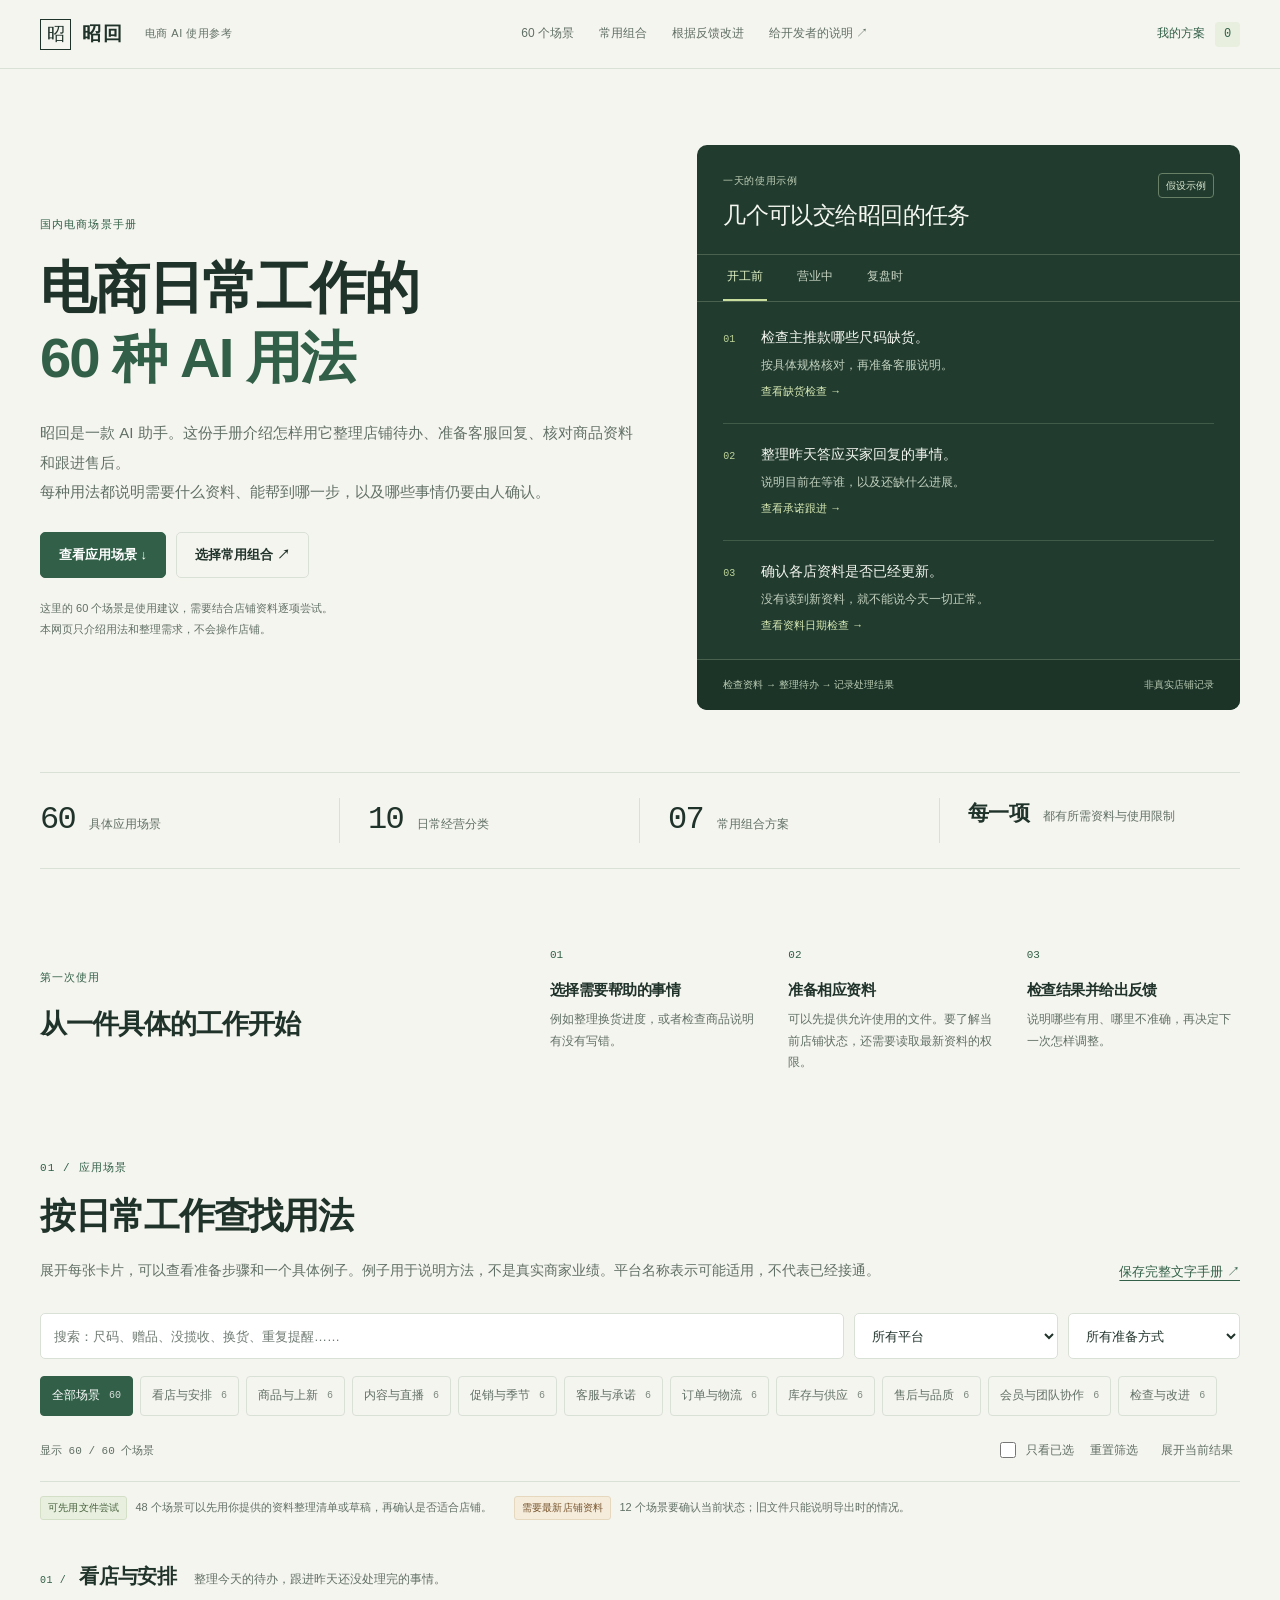
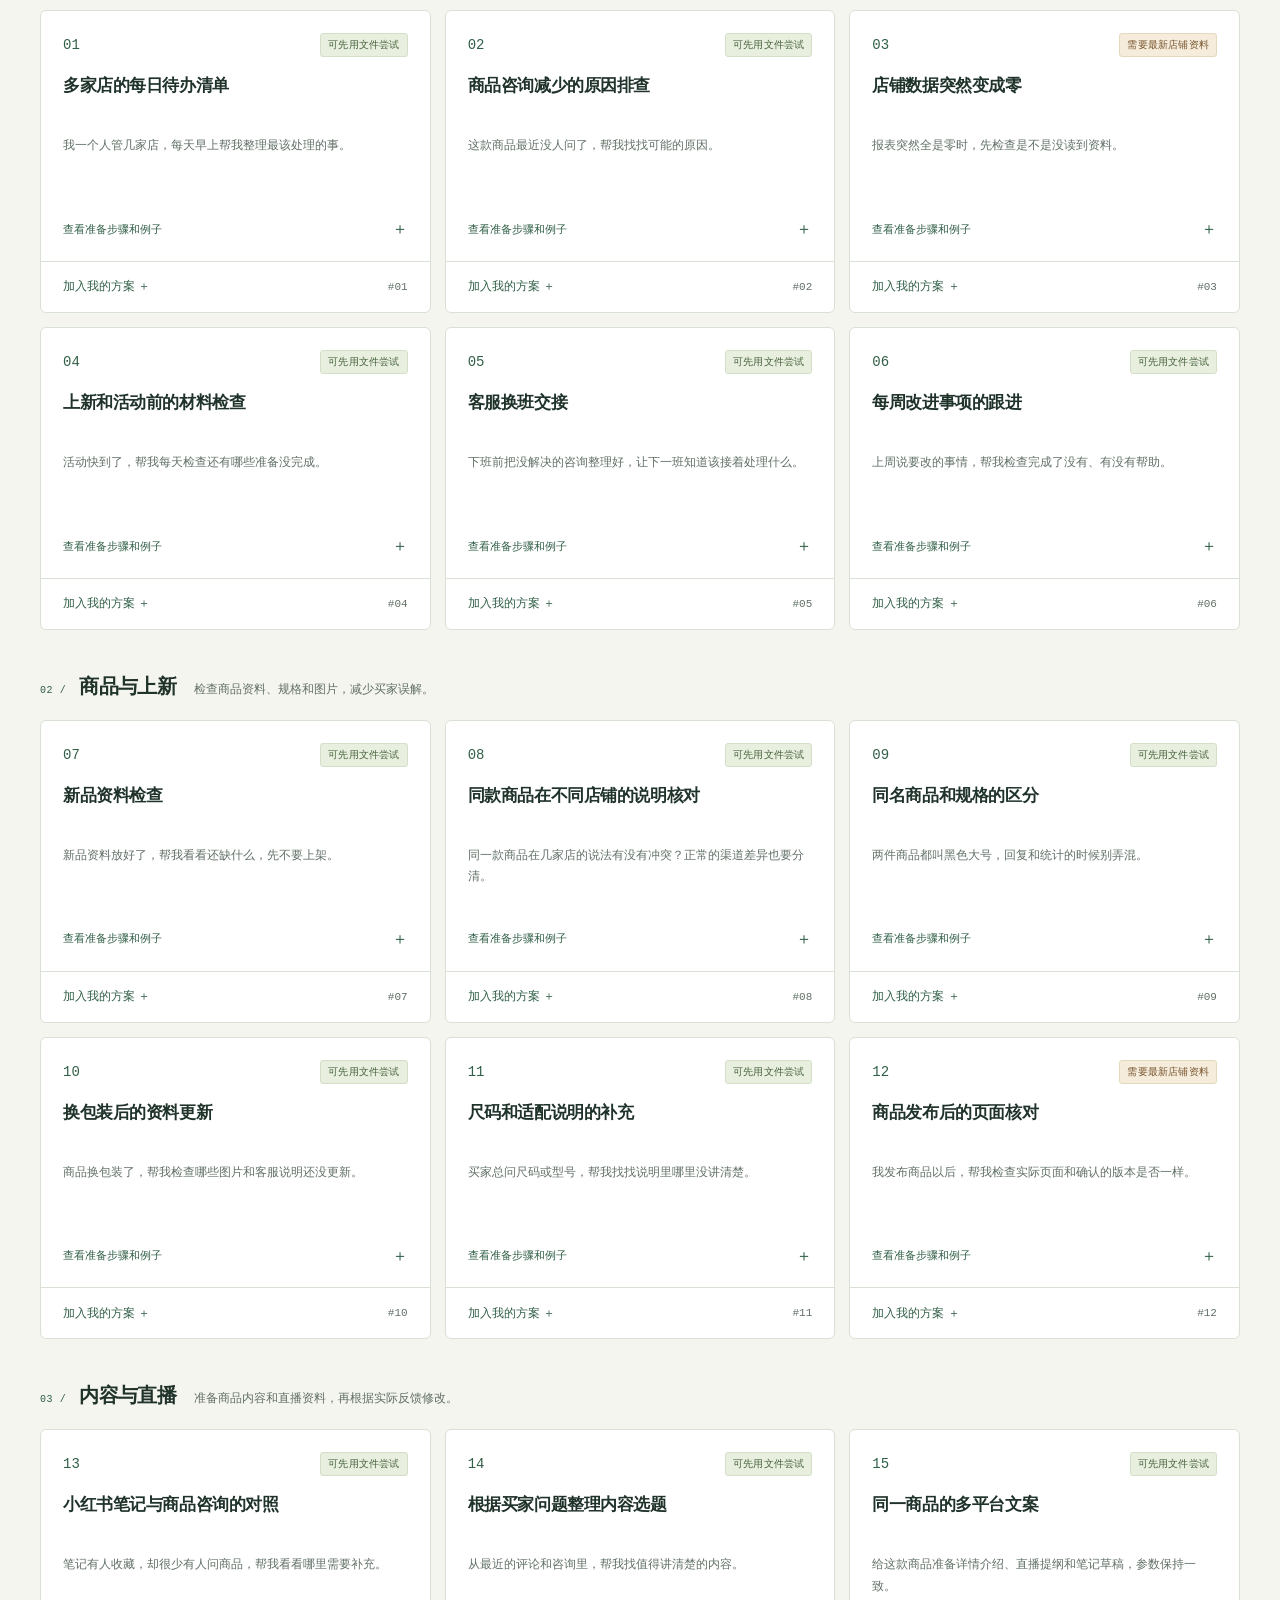
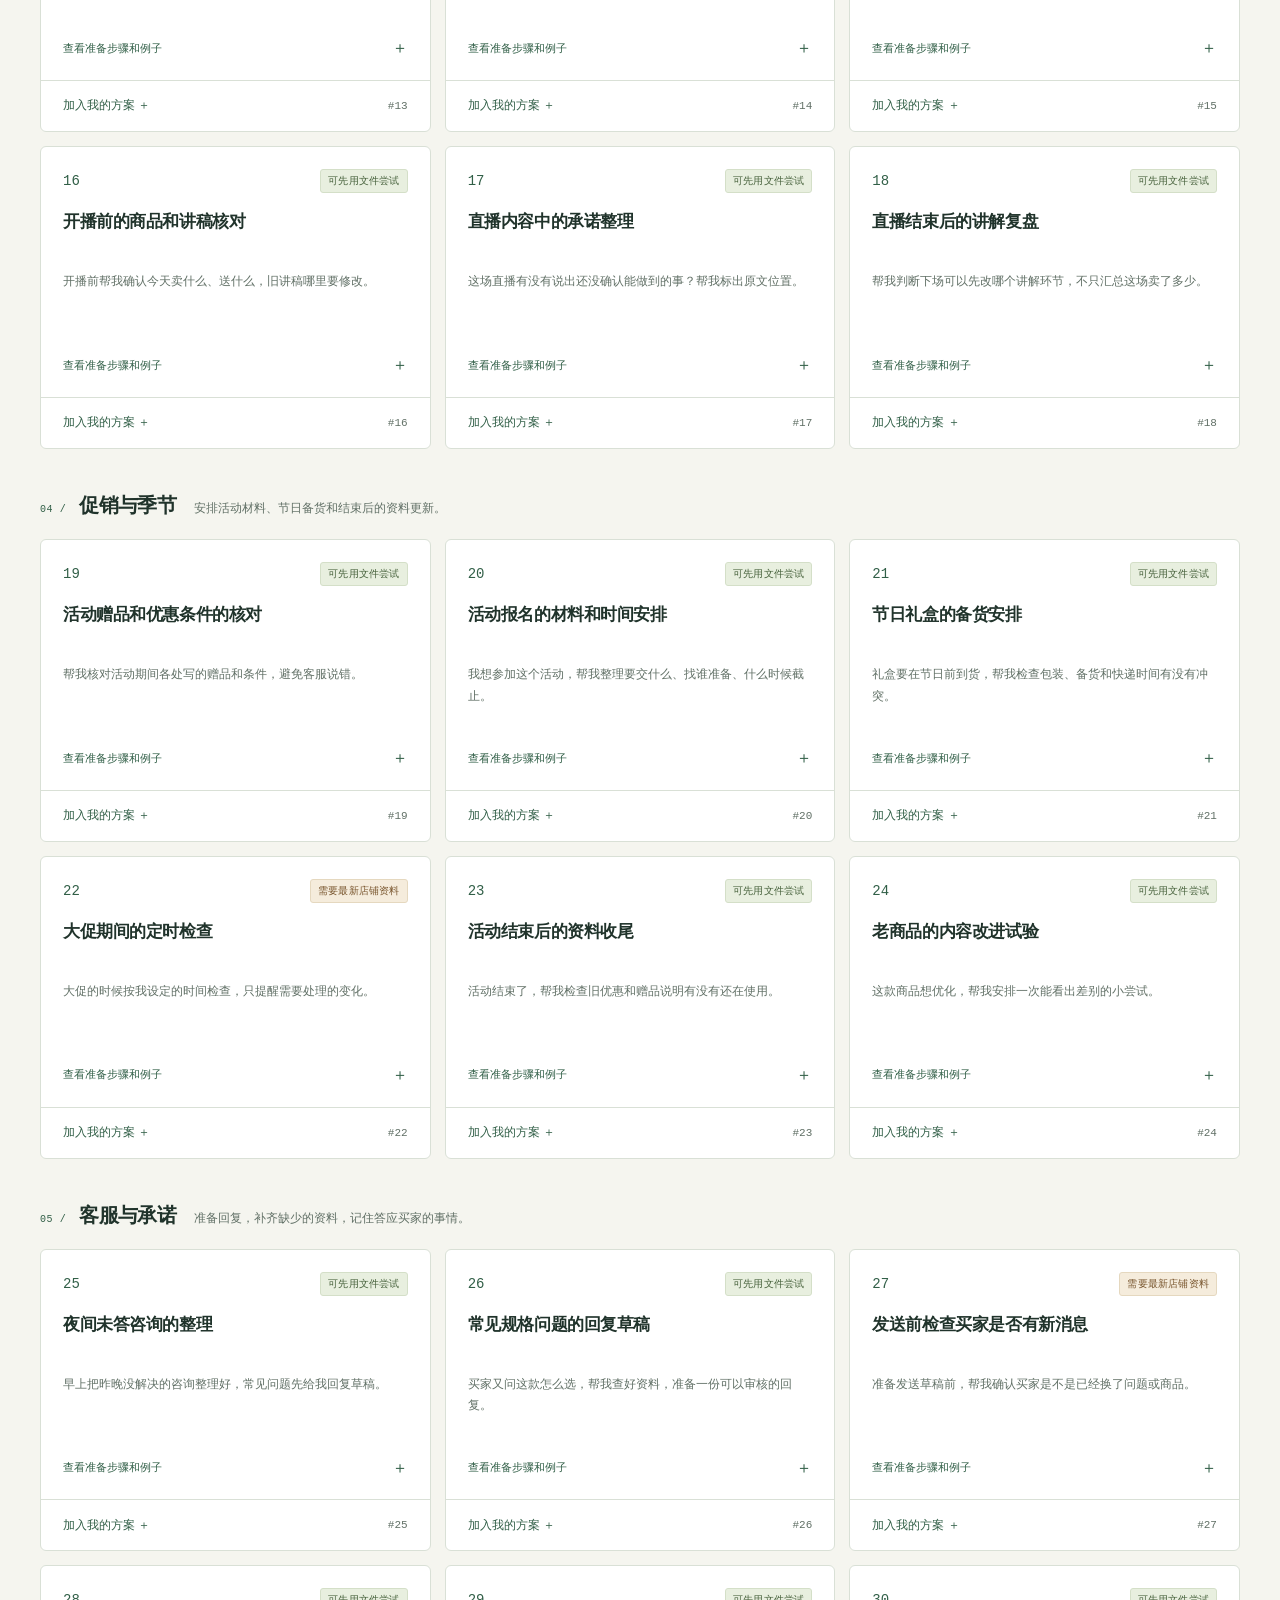
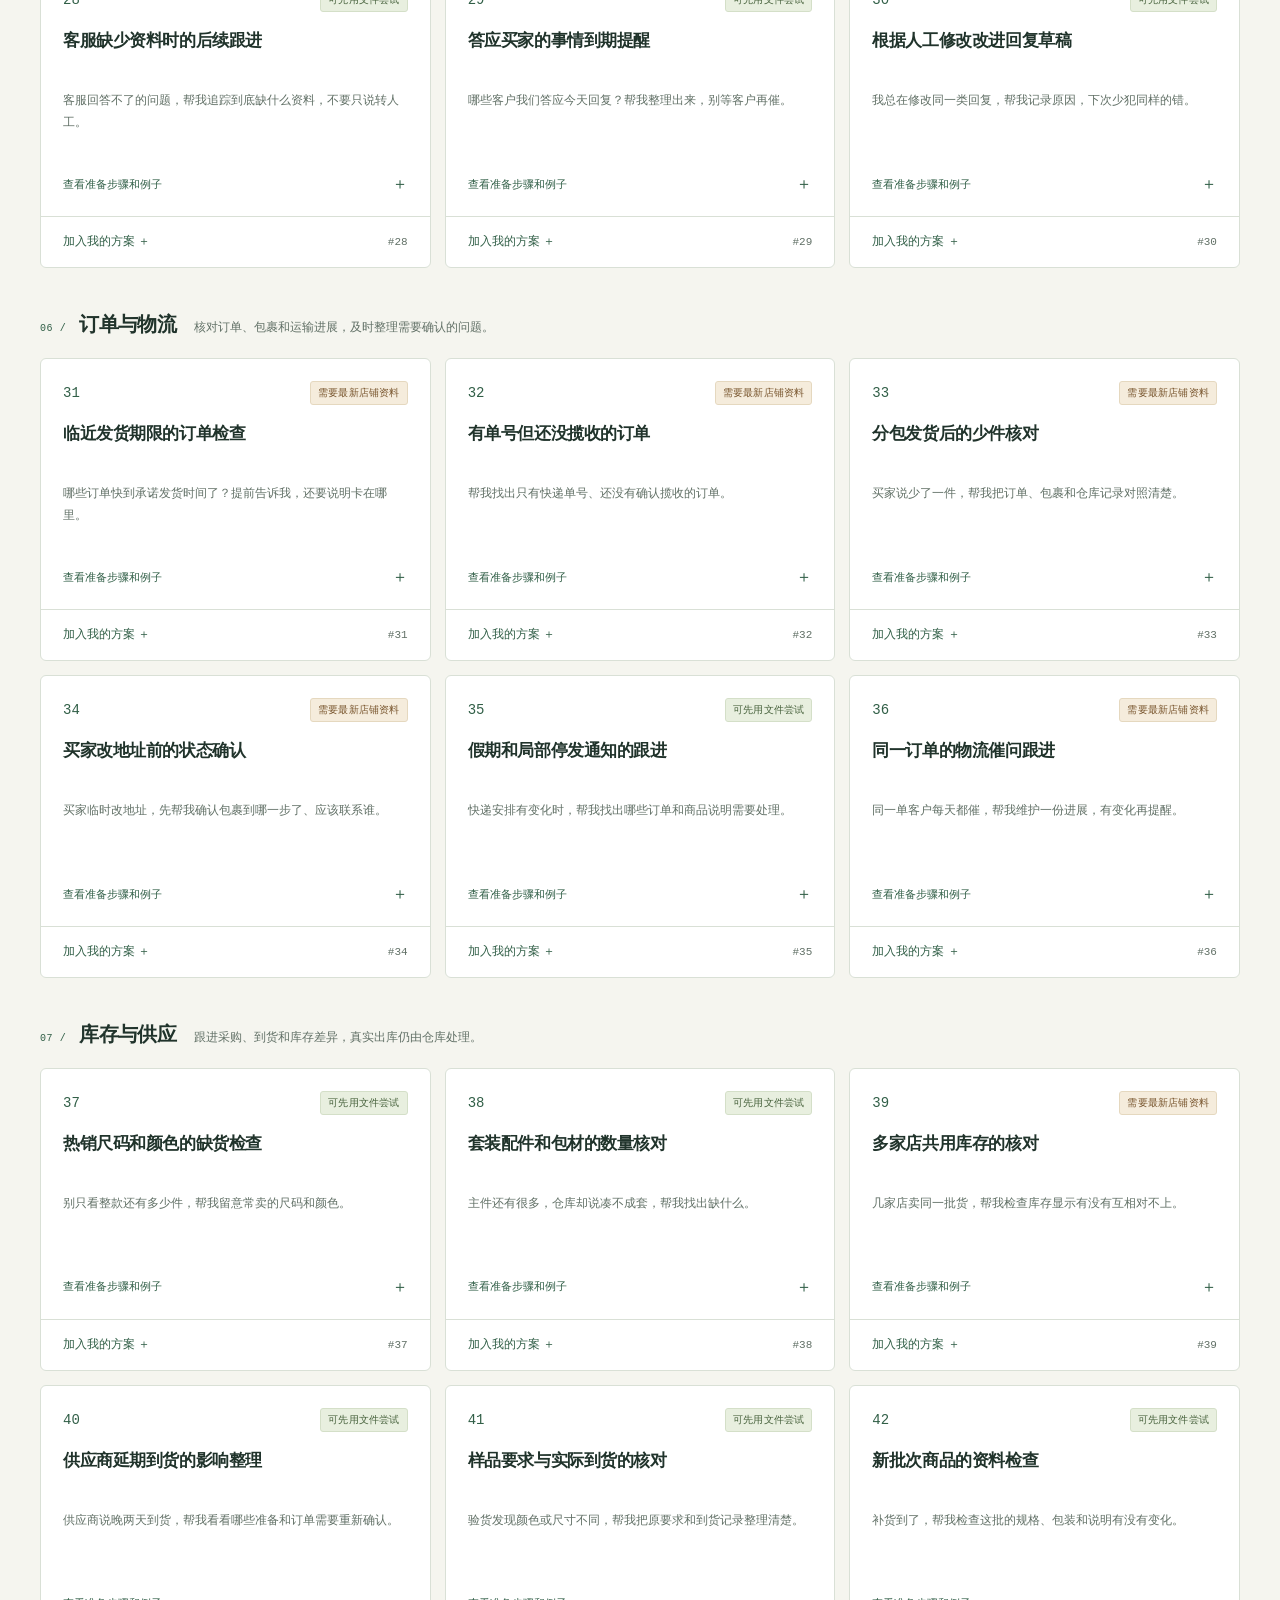
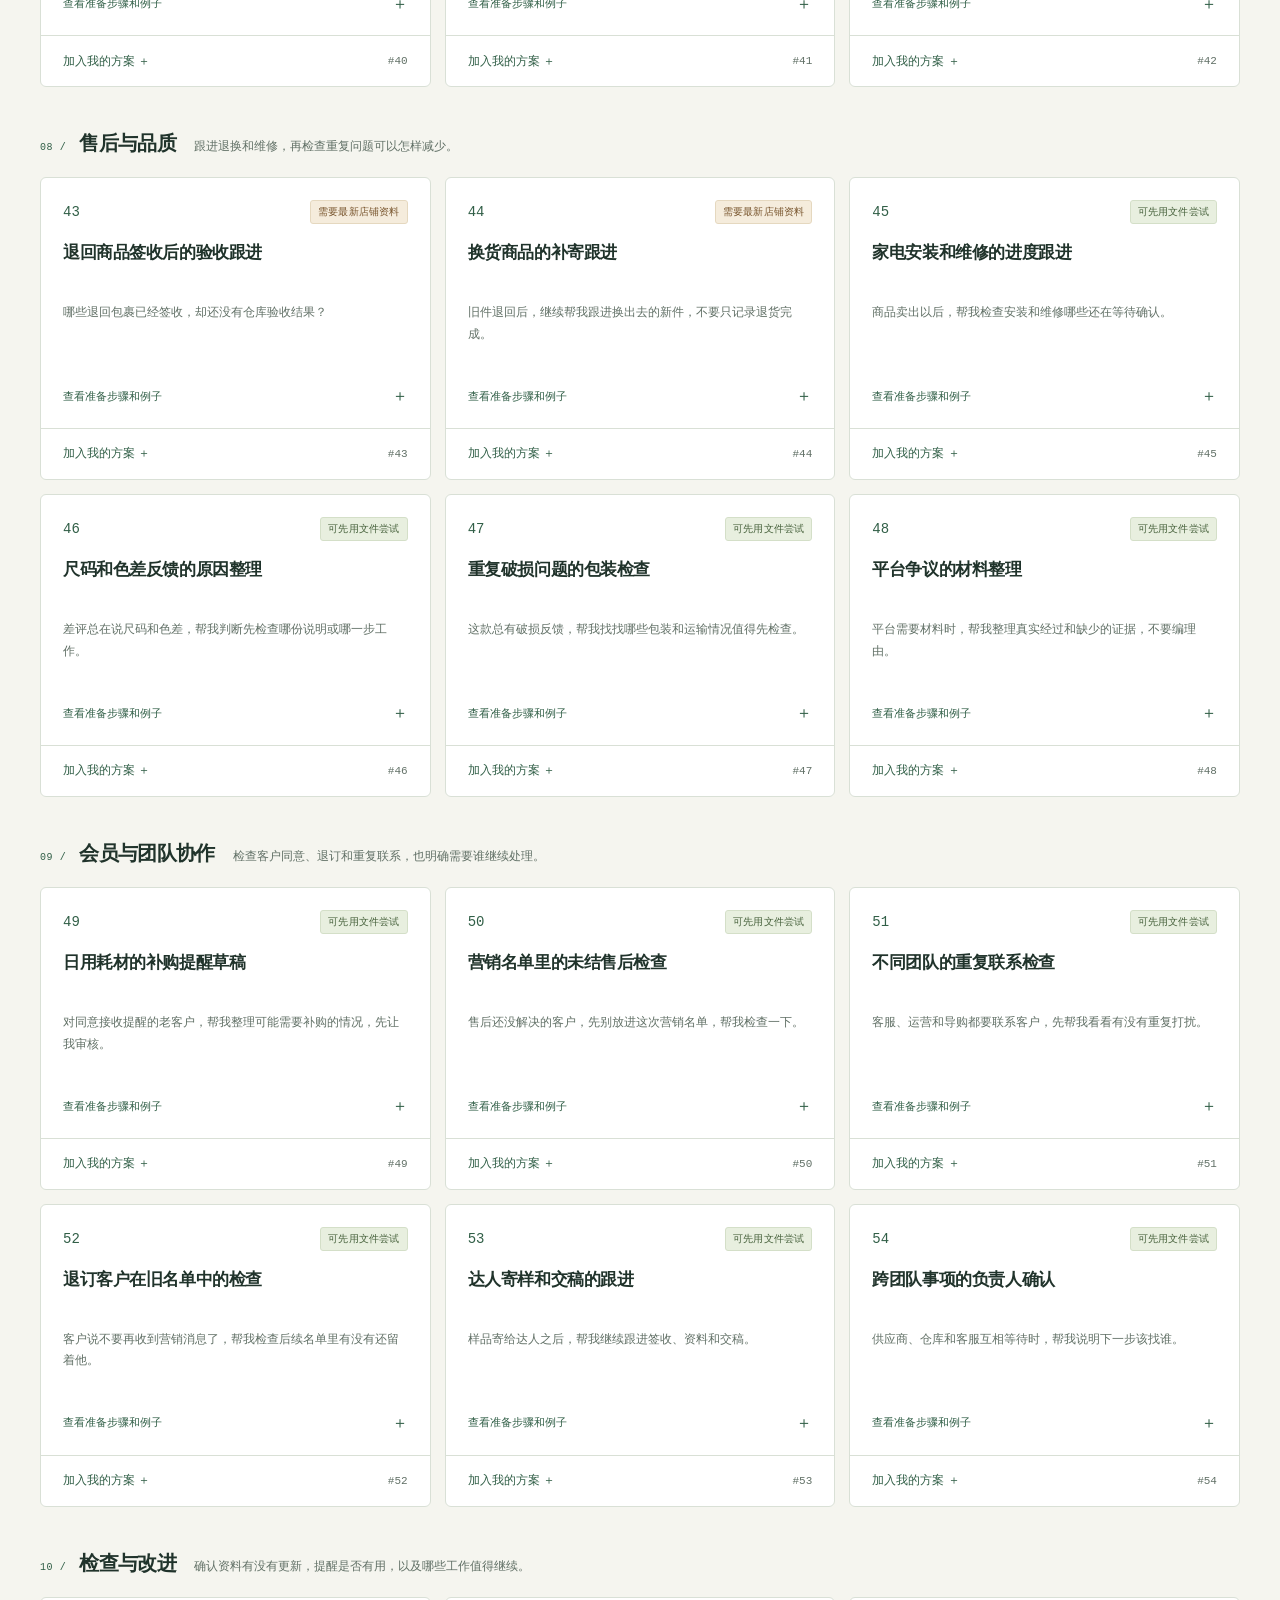
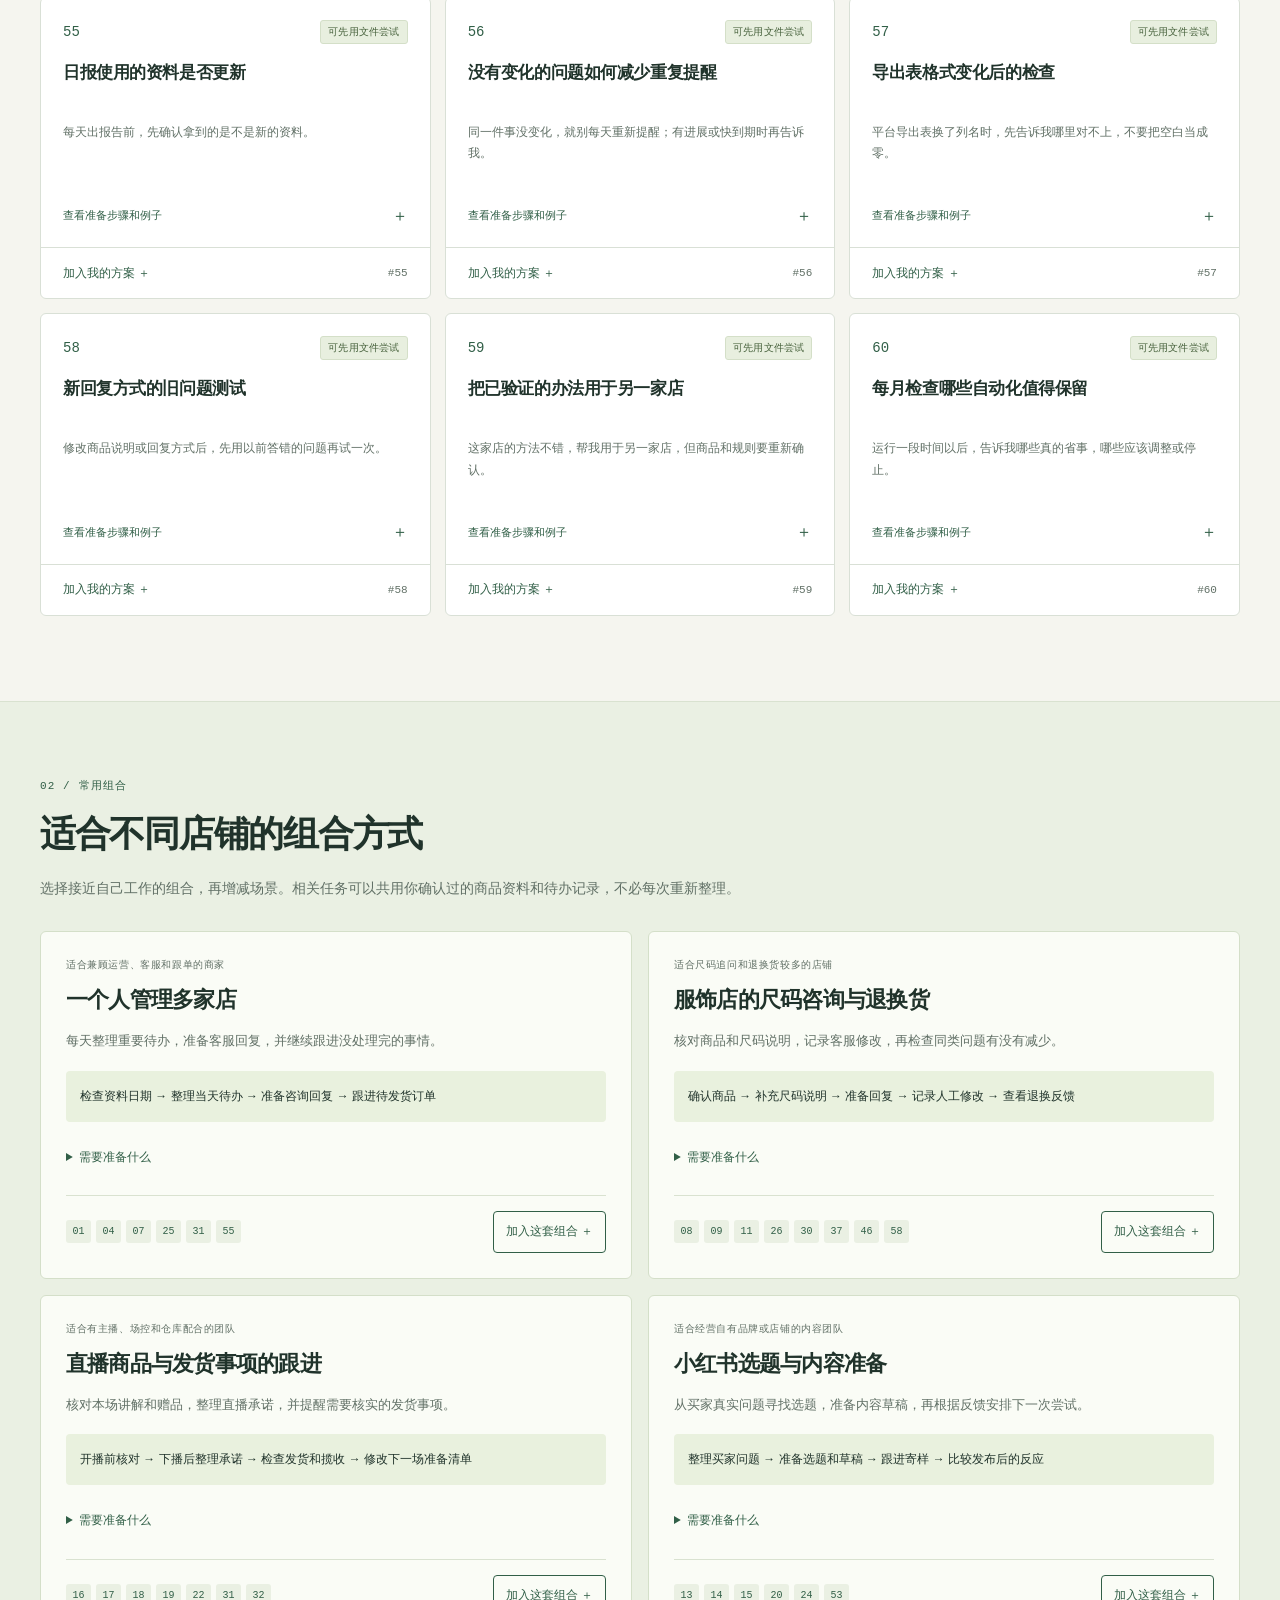
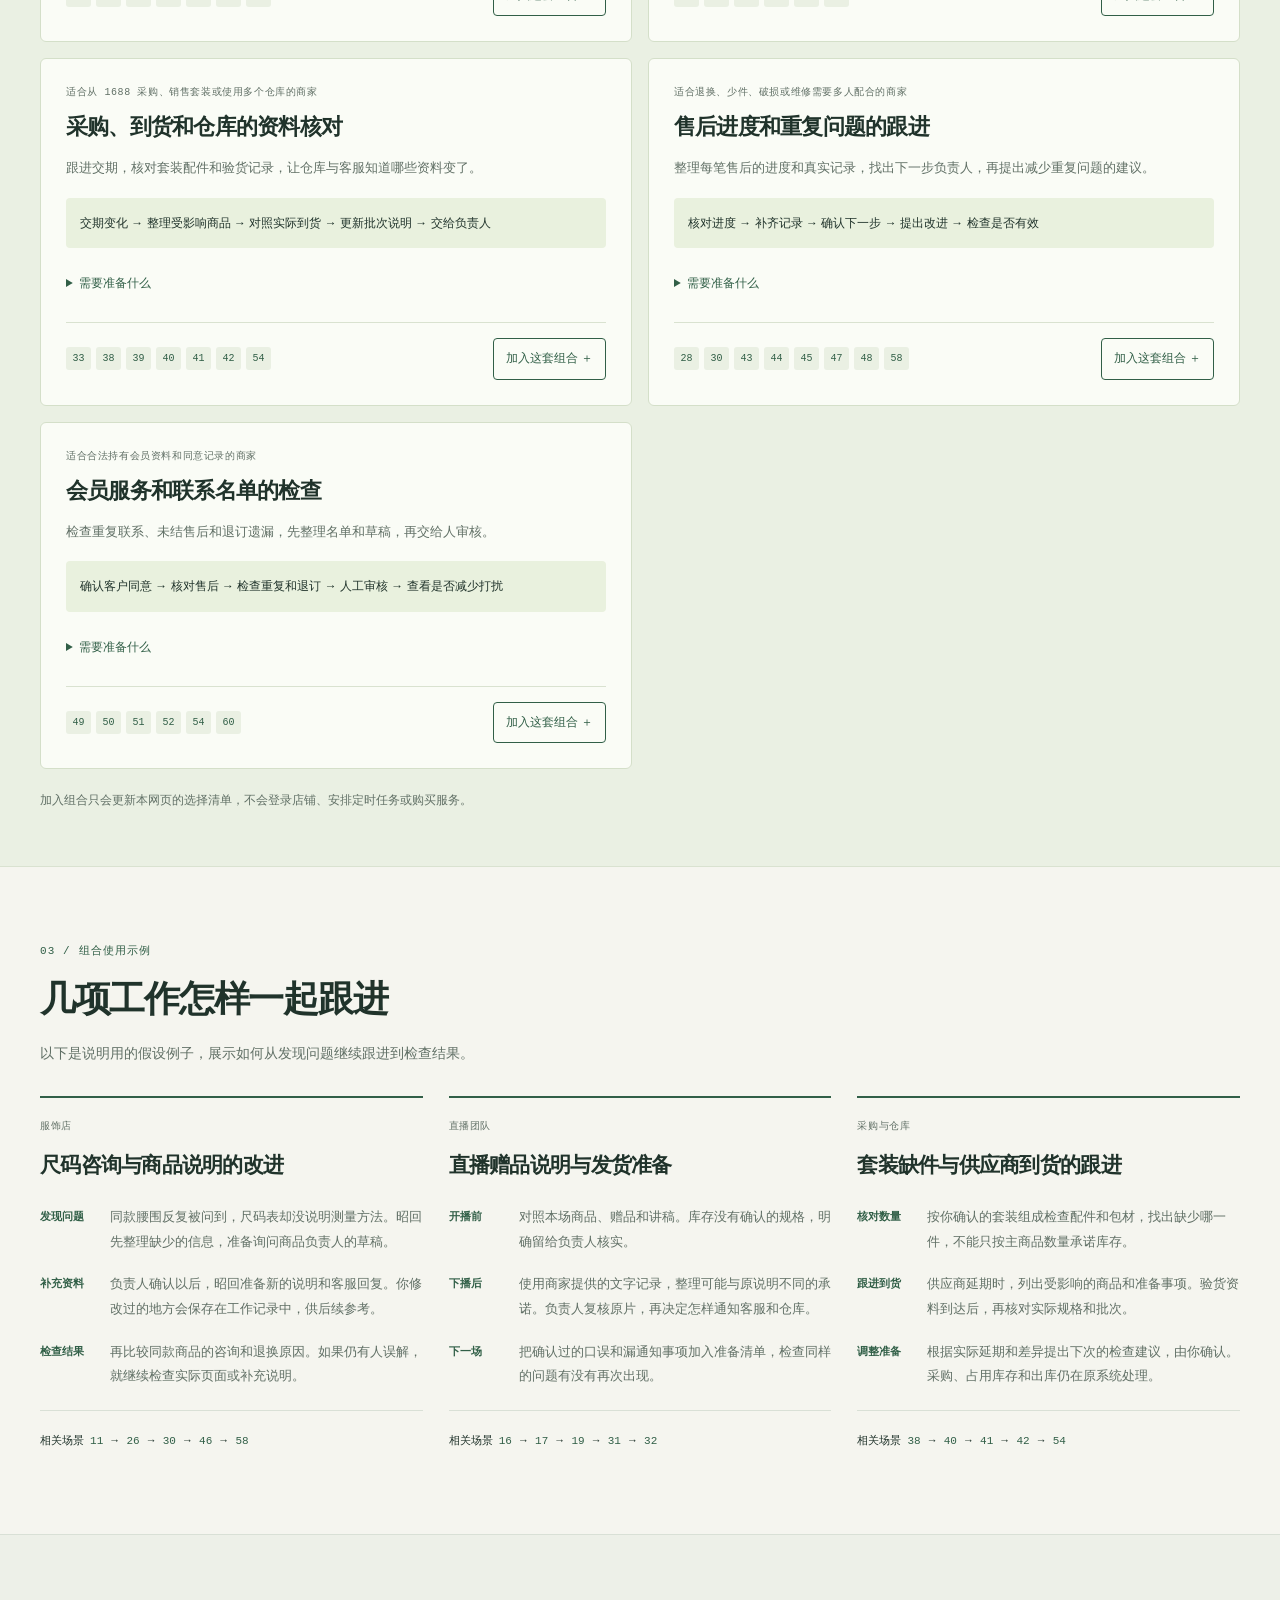
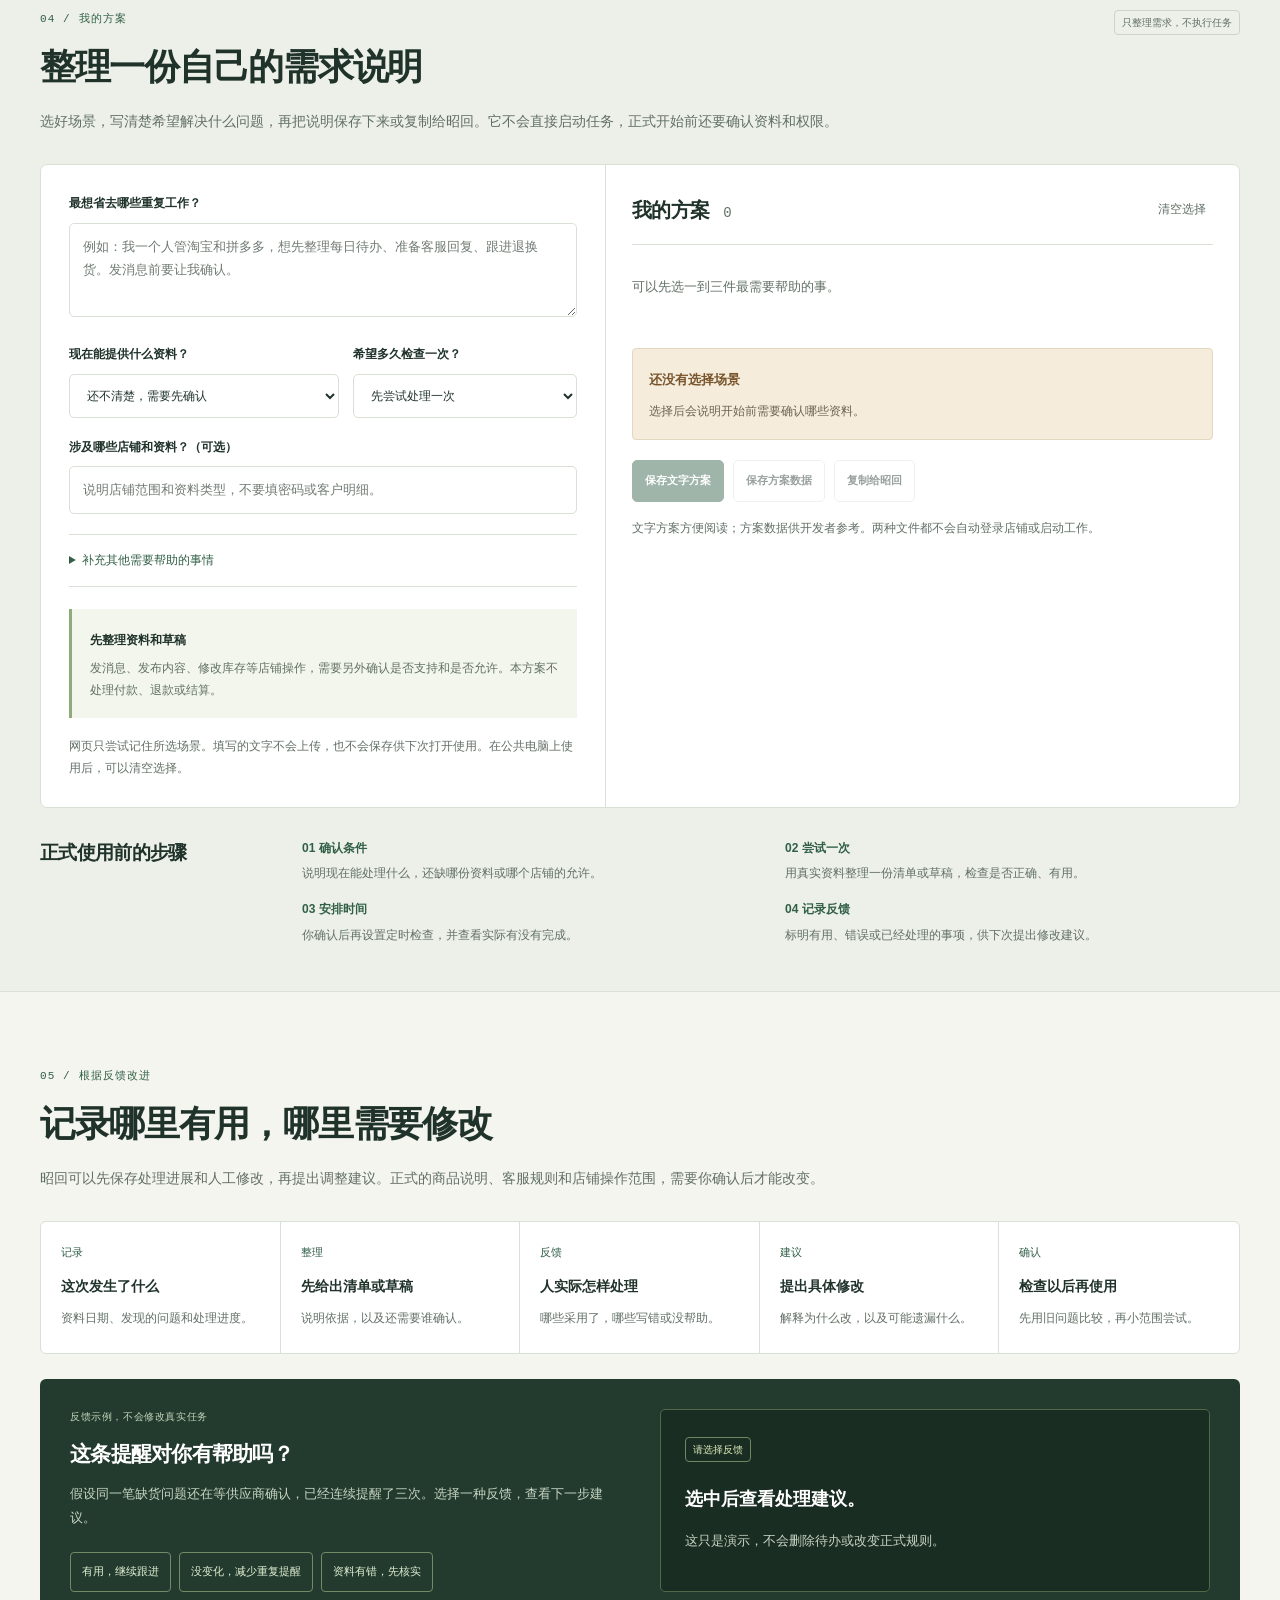
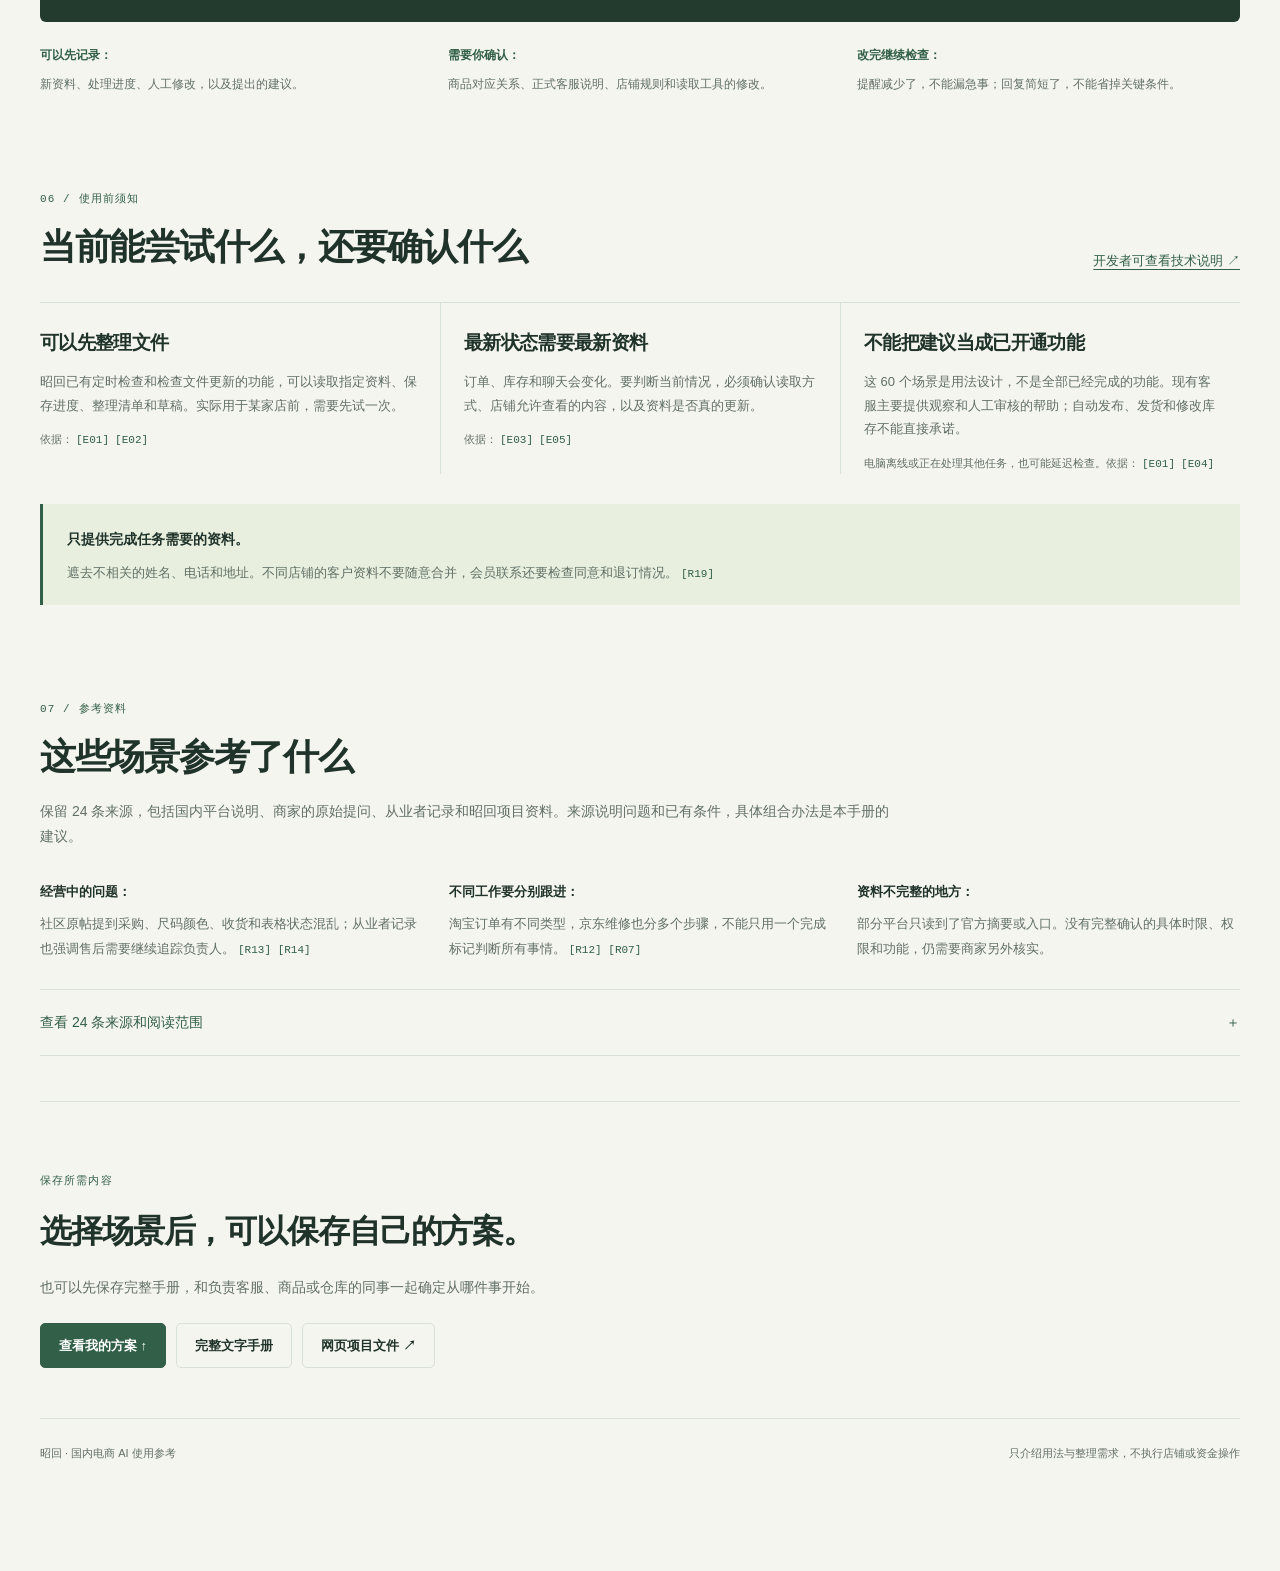
==== commit 7bf0634c: "Rewrite commerce scene guide for first-time merchants with oil-tone" ====
--- a/index.html
+++ b/index.html
@@ -1,292 +1,306 @@
 <!doctype html>
-<html lang="zh-CN"><head><meta charset="utf-8"><meta name="viewport" content="width=device-width,initial-scale=1"><meta name="theme-color" content="#f5f5ef"><meta name="referrer" content="strict-origin-when-cross-origin"><title>昭回 · 60个国内电商AI应用场景</title><meta name="description" content="从商家每天操心的事出发：60个国内电商AI场景、7套组合方案、可导出的需求说明。每个场景都有发现方式、具体产物、人工边界和反馈改进。"><meta property="og:title" content="昭回 · 把每天操心的事，搭成你的AI经营工作台"><meta property="og:description" content="60个场景，从一件具体的事开始。看店、商品、直播、履约、客服、售后与自我迭代。"><meta property="og:type" content="website"><link rel="icon" href="data:,"><link rel="stylesheet" href="./scene.css"><script src="./scene-app.js" type="module"></script></head>
-<body id="top"><a class="skip-link" href="#main">跳到主要内容</a><header class="site-header"><div class="header-inner"><a class="brand" href="#top"><span class="brand-mark" aria-hidden="true">昭</span><strong>昭回</strong><span class="brand-sub">国内电商 · 场景手册</span></a><nav aria-label="主要导航"><a href="#scenes">60个场景</a><a href="#presets">组合方案</a><a href="#improve">怎么变好</a><a href="./architecture.html" class="appendix-link">技术附录 ↗</a></nav><a class="header-plan" href="#compose">我的方案 <span id="header-count">0</span></a></div></header>
+<html lang="zh-CN">
+<head>
+<meta charset="utf-8"><meta name="viewport" content="width=device-width,initial-scale=1"><meta name="theme-color" content="#f5f5ef"><meta name="referrer" content="strict-origin-when-cross-origin">
+<title>昭回 · 60 个国内电商 AI 应用场景</title><meta name="description" content="了解昭回可以怎样帮助整理店铺待办、准备客服回复、核对商品资料和跟进售后。选择需要的场景，保存自己的需求说明。"><meta property="og:title" content="昭回 · 电商日常工作的 60 种 AI 用法"><meta property="og:description" content="每种用法都说明要准备什么、能得到什么、哪些需要人工确认，以及怎样根据反馈改进。"><meta property="og:type" content="website"><link rel="icon" href="data:,"><link rel="stylesheet" href="./scene.css"><script src="./scene-app.js" type="module"></script>
+</head>
+<body id="top"><a class="skip-link" href="#main">跳到正文</a>
+<header class="site-header"><div class="header-inner"><a class="brand" href="#top"><span class="brand-mark" aria-hidden="true">昭</span><strong>昭回</strong><span class="brand-sub">电商 AI 使用参考</span></a><nav aria-label="主要导航"><a href="#scenes">60 个场景</a><a href="#presets">常用组合</a><a href="#improve">根据反馈改进</a><a href="./architecture.html" class="appendix-link">给开发者的说明 ↗</a></nav><a class="header-plan" href="#compose">我的方案 <span id="header-count">0</span></a></div></header>
 <main id="main">
-<section class="hero wrapper"><div class="hero-copy"><p class="eyebrow">SCENE FIRST / 从商家的每一天出发</p><h1>把每天操心的事，<br>搭成你的<br><em>AI 经营工作台。</em></h1><p class="hero-lead">不是再给你一张大报表。<br>是先发现一件值得处理的事，替你把资料和下一步准备好；<br>处理完，再从反馈里学会下次少犯同样的错。</p><div class="button-row"><a class="button primary" href="#scenes">找到我的场景 ↓</a><a class="button" href="#presets">从一套组合开始 ↗</a></div><p class="hero-note">60个场景设计，不是60个现成插件。默认只读、清单与草稿；<br>沿用昭回现有能力试搭，平台授权与逐场景验收仍需完成。</p></div>
-<div class="daybook"><div class="daybook-head"><div><p class="micro">A DAY WITH 昭回</p><h2>今天，先帮你盯这些。</h2></div><span class="sample-label">假设店铺 · 示例</span></div><div class="day-tabs" role="tablist" aria-label="一天的示例"><button type="button" role="tab" id="day-tab-opening" aria-controls="day-opening" aria-selected="true">开工前</button><button type="button" role="tab" id="day-tab-trading" aria-controls="day-trading" aria-selected="false" tabindex="-1">营业中</button><button type="button" role="tab" id="day-tab-review" aria-controls="day-review" aria-selected="false" tabindex="-1">复盘时</button></div>
-<div class="day-panel" id="day-opening" role="tabpanel" aria-labelledby="day-tab-opening"><div class="day-item"><span class="day-symbol">01</span><div><h3>主推款的M码，资料和库存没对上。</h3><p>先核实规格，再给客服准备有来源的草稿。</p><a href="#scene-37">看断码应用 →</a></div></div><div class="day-item"><span class="day-symbol">02</span><div><h3>昨天答应买家查的事，还缺仓库反馈。</h3><p>沿用原问题，不重新建一份待办。</p><a href="#scene-29">看承诺追踪 →</a></div></div><div class="day-item"><span class="day-symbol">03</span><div><h3>一家店的数据还是昨天的。</h3><p>报告先标缺口，不把读不到写成零异常。</p><a href="#scene-55">看自查应用 →</a></div></div></div>
-<div class="day-panel" id="day-trading" role="tabpanel" aria-labelledby="day-tab-trading"><div class="day-item"><span class="day-symbol">01</span><div><h3>买家刚换了款，旧草稿不适用了。</h3><p>需要最新会话校验；无权限时提醒人工确认。</p><a href="#scene-27">看过期草稿检查 →</a></div></div><div class="day-item"><span class="day-symbol">02</span><div><h3>套装主件够，赠品却不够配。</h3><p>算清可组套的前提，交给仓库确认。</p><a href="#scene-38">看组合装核对 →</a></div></div><div class="day-item"><span class="day-symbol">03</span><div><h3>订单录了单号，还没有揽收证据。</h3><p>先查事实，不向买家承诺已经在路上。</p><a href="#scene-32">看物流应用 →</a></div></div></div>
-<div class="day-panel" id="day-review" role="tabpanel" aria-labelledby="day-tab-review"><div class="day-item"><span class="day-symbol">01</span><div><h3>你改过的同类回复，整理成改进候选。</h3><p>分清事实纠错和语气偏好，等你审核。</p><a href="#scene-30">看草稿迭代 →</a></div></div><div class="day-item"><span class="day-symbol">02</span><div><h3>新说明是否减少了尺码追问？</h3><p>按相同商品与观察期复盘，不只看点赞。</p><a href="#scene-46">看反馈到改进 →</a></div></div><div class="day-item"><span class="day-symbol">03</span><div><h3>有两类提醒可以合并，但不能漏掉变化。</h3><p>提出候选，不擅自停掉重要工作。</p><a href="#scene-60">看自动化价值复盘 →</a></div></div></div>
-<div class="daybook-foot"><span>读资料 → 找变化 → 准备下一步 → 留下反馈</span><span>非实时数据</span></div></div></section>
-<div class="wrapper facts-strip"><div><strong>60</strong><span>具体应用场景</span></div><div><strong>10</strong><span>日常经营领域</span></div><div><strong>07</strong><span>可选组合起点</span></div><div><strong>每一个</strong><span>都有监控与改进方式</span></div></div>
-<section class="wrapper intro-section" aria-labelledby="intro-title"><div><p class="eyebrow">先解决一件事，再长成一套平台</p><h2 id="intro-title">你不必先学工作流。<br>先说出“我每天为什么烦”。</h2></div><div class="three-steps"><div><span>01</span><h3>选你要管的事</h3><p>“别漏掉换货后补寄”“看看哪些内容值得重拍”，从真实问题开始。</p></div><div><span>02</span><h3>告诉昭回看什么</h3><p>先用合法提供的文件；需要实时状态，再核验店铺或ERP的读取能力。</p></div><div><span>03</span><h3>留下判断和反馈</h3><p>清单、草稿、证据和未结问题持续保存；有用或误报，都进入下一轮复盘。</p></div></div></section>
-<section class="wrapper section" id="scenes"><div class="section-heading"><div><p class="eyebrow">01 / SCENARIO LIBRARY</p><h2>先找到，像你店里发生的事。</h2><p>每张卡都从商家的原话出发，展开可看资料、监控、产物、人工边界和迭代。平台名称表示适用情境，不是已接通状态。</p></div><a class="text-link" href="./scenarios.md" download>保存完整场景手册 ↗</a></div>
-<div class="library-tools"><label class="search-label"><span class="visually-hidden">搜索场景</span><input id="scene-search" type="search" placeholder="试试：尺码、赠品、没揽收、换货、重复提醒…" autocomplete="off"></label><label><span class="visually-hidden">按平台情境筛选</span><select id="platform-filter"><option value="all">所有国内平台情境</option><option value="淘宝天猫">淘宝天猫</option><option value="拼多多">拼多多</option><option value="抖店">抖店</option><option value="小红书">小红书</option><option value="京东">京东</option><option value="快手">快手</option><option value="微信小店">微信小店</option><option value="1688采购">1688采购</option></select></label><label><span class="visually-hidden">按起步方式筛选</span><select id="mode-filter"><option value="all">所有起步方式</option><option value="file">文件可试搭</option><option value="read">需核验新鲜读取</option></select></label></div><div class="category-filters" role="group" aria-label="经营领域"><button class="category-filter active" data-category="all" type="button" aria-pressed="true">全部场景 <span>60</span></button><button class="category-filter" data-category="store" type="button" aria-pressed="false">看店与安排 <span>6</span></button><button class="category-filter" data-category="product" type="button" aria-pressed="false">商品与上新 <span>6</span></button><button class="category-filter" data-category="content" type="button" aria-pressed="false">内容与直播 <span>6</span></button><button class="category-filter" data-category="campaign" type="button" aria-pressed="false">促销与季节 <span>6</span></button><button class="category-filter" data-category="service" type="button" aria-pressed="false">客服与承诺 <span>6</span></button><button class="category-filter" data-category="delivery" type="button" aria-pressed="false">订单与物流 <span>6</span></button><button class="category-filter" data-category="supply" type="button" aria-pressed="false">库存与供应 <span>6</span></button><button class="category-filter" data-category="aftersales" type="button" aria-pressed="false">售后与品质 <span>6</span></button><button class="category-filter" data-category="relationships" type="button" aria-pressed="false">会员与协作 <span>6</span></button><button class="category-filter" data-category="iteration" type="button" aria-pressed="false">自查与迭代 <span>6</span></button></div><div class="library-status"><p id="scene-count" aria-live="polite">显示 60 / 60 个场景</p><div><label class="selected-toggle"><input id="selected-only" type="checkbox"> 只看已选</label><button id="clear-filters" type="button" class="quiet-button">重置筛选</button><button id="toggle-details" type="button" class="quiet-button" aria-pressed="false">展开当前结果</button></div></div><div class="mode-guide"><p><span class="mode mode-file">文件可试搭</span> 48个可先从商家提供的资料做清单/草稿，仍需业务试跑。</p><p><span class="mode mode-read">需核验新鲜读取</span> 12个时效型场景，离线文件只能给截至导出时的结果。</p></div>
-<div id="scene-library"><section class="scene-group" id="group-store" data-group="store"><div class="group-heading"><span class="micro">01 /</span><h3>看店与安排</h3><p>先替你分清今天真正要管的事，而不是再给一张大表。</p></div><div class="scene-grid"><article class="scene-card" data-scene-id="1" data-category="store" data-mode="file" data-platforms="淘宝天猫|拼多多|抖店|微信小店">
-<details id="scene-01"><summary><div class="scene-meta"><span class="scene-number">01</span><span class="mode mode-file">文件可试搭</span></div><h3>多店晨检：今天先处理哪三件事</h3><p class="scene-ask">“每天开工先告诉我最该处理的三件事，不要把所有报表再抄一遍。”</p><span class="scene-open-hint">展开应用与改进路径 <b aria-hidden="true">＋</b></span></summary>
-<div class="scene-body"><p class="platform-note">适用经营情境：淘宝天猫 / 拼多多 / 抖店 / 微信小店。不是平台已接通标识。</p><div class="scene-field field-moment"><h4>遇到什么事</h4><p>一个人管几家店，早上轮流打开订单、客服和库存页面，看到很多数字，却不知道先找谁。</p></div><div class="scene-field field-inputs"><h4>先准备什么</h4><p>各店待办/订单/咨询摘要、昨天未结问题、负责人表；无连接时由商家导出脱敏文件。</p></div><div class="scene-field field-watch"><h4>昭回怎么发现</h4><p>每天开工前用 Timer 读取新增文件及上轮状态，先核对店铺覆盖和导出时间，再按商家确认的紧急程度排序。</p></div><div class="scene-field field-act"><h4>先替你做到哪一步</h4><p>产出三件优先事项、证据、建议负责人和下一步；其它事项归档但不丢弃，同一问题沿用原编号。</p></div><div class="scene-field field-deliver"><h4>你会拿到什么</h4><p>示例：先核实今日到期订单，其次补齐主推款规格，最后跟进已签收的换货件；有一家店未同步，单独说明。</p></div><div class="scene-field field-learn"><h4>下一轮怎么改进</h4><p>商家记录采纳、误报、已经处理或优先级不对；每周提出排序调整，用旧问题回放后再确认采用。</p></div><div class="scene-field field-human"><h4>什么时候交给人</h4><p>人决定任务归属和对外动作；本地清单不是已经在飞书/ERP里建了工单。</p></div><div class="scene-field field-metric"><h4>怎样判断有用</h4><p>采纳项/已审阅项、遗漏紧急事项数、重复待办数；没有完整数据就不评价全店。</p></div><div class="scene-evidence">经营参考与能力边界 <a class="evidence-link" href="#evidence-R13">[R13]</a> <a class="evidence-link" href="#evidence-R14">[R14]</a> <a class="evidence-link" href="#evidence-E01">[E01]</a> <a class="evidence-link" href="#evidence-E05">[E05]</a></div></div></details>
-<div class="scene-actions"><button type="button" class="add-scene" data-add="1" aria-pressed="false" aria-label="加入场景01：多店晨检：今天先处理哪三件事">加入我的方案 <span aria-hidden="true">＋</span></button><a href="#scene-01" aria-label="定位场景01">#01</a></div></article>
+<section class="hero wrapper"><div class="hero-copy"><p class="eyebrow">国内电商场景手册</p><h1>电商日常工作的<br><em>60 种 AI 用法</em></h1><p class="hero-lead">昭回是一款 AI 助手。这份手册介绍怎样用它整理店铺待办、准备客服回复、核对商品资料和跟进售后。<br>每种用法都说明需要什么资料、能帮到哪一步，以及哪些事情仍要由人确认。</p><div class="button-row"><a class="button primary" href="#scenes">查看应用场景 ↓</a><a class="button" href="#presets">选择常用组合 ↗</a></div><p class="hero-note">这里的 60 个场景是使用建议，需要结合店铺资料逐项尝试。<br>本网页只介绍用法和整理需求，不会操作店铺。</p></div>
+<div class="daybook"><div class="daybook-head"><div><p class="micro">一天的使用示例</p><h2>几个可以交给昭回的任务</h2></div><span class="sample-label">假设示例</span></div><div class="day-tabs" role="tablist" aria-label="一天的示例"><button type="button" role="tab" id="day-tab-opening" aria-controls="day-opening" aria-selected="true">开工前</button><button type="button" role="tab" id="day-tab-trading" aria-controls="day-trading" aria-selected="false" tabindex="-1">营业中</button><button type="button" role="tab" id="day-tab-review" aria-controls="day-review" aria-selected="false" tabindex="-1">复盘时</button></div>
+<div class="day-panel" id="day-opening" role="tabpanel" aria-labelledby="day-tab-opening"><div class="day-item"><span class="day-symbol">01</span><div><h3>检查主推款哪些尺码缺货。</h3><p>按具体规格核对，再准备客服说明。</p><a href="#scene-37">查看缺货检查 →</a></div></div><div class="day-item"><span class="day-symbol">02</span><div><h3>整理昨天答应买家回复的事情。</h3><p>说明目前在等谁，以及还缺什么进展。</p><a href="#scene-29">查看承诺跟进 →</a></div></div><div class="day-item"><span class="day-symbol">03</span><div><h3>确认各店资料是否已经更新。</h3><p>没有读到新资料，就不能说今天一切正常。</p><a href="#scene-55">查看资料日期检查 →</a></div></div></div>
+<div class="day-panel" id="day-trading" role="tabpanel" aria-labelledby="day-tab-trading"><div class="day-item"><span class="day-symbol">01</span><div><h3>发送前检查买家有没有新消息。</h3><p>需要能读取最新聊天，否则交给客服确认。</p><a href="#scene-27">查看草稿检查 →</a></div></div><div class="day-item"><span class="day-symbol">02</span><div><h3>核对套装的配件和赠品数量。</h3><p>主件有货，也要确认整套能否配齐。</p><a href="#scene-38">查看套装核对 →</a></div></div><div class="day-item"><span class="day-symbol">03</span><div><h3>整理有单号但还没揽收的包裹。</h3><p>先向仓库或快递核实，再准备客户回复。</p><a href="#scene-32">查看物流检查 →</a></div></div></div>
+<div class="day-panel" id="day-review" role="tabpanel" aria-labelledby="day-tab-review"><div class="day-item"><span class="day-symbol">01</span><div><h3>记录你反复修改的回复。</h3><p>整理原因，提出下一版写法供你审核。</p><a href="#scene-30">查看回复改进 →</a></div></div><div class="day-item"><span class="day-symbol">02</span><div><h3>检查新说明有没有减少尺码追问。</h3><p>比较同款商品在相近条件下的咨询。</p><a href="#scene-46">查看售后反馈 →</a></div></div><div class="day-item"><span class="day-symbol">03</span><div><h3>整理值得保留或减少的提醒。</h3><p>说明理由，由你决定是否调整。</p><a href="#scene-60">查看每月效果检查 →</a></div></div></div>
+<div class="daybook-foot"><span>检查资料 → 整理待办 → 记录处理结果</span><span>非真实店铺记录</span></div></div></section>
+<div class="wrapper facts-strip"><div><strong>60</strong><span>具体应用场景</span></div><div><strong>10</strong><span>日常经营分类</span></div><div><strong>07</strong><span>常用组合方案</span></div><div><strong>每一项</strong><span>都有所需资料与使用限制</span></div></div>
+<section class="wrapper intro-section" aria-labelledby="intro-title"><div><p class="eyebrow">第一次使用</p><h2 id="intro-title">从一件具体的工作开始</h2></div><div class="three-steps"><div><span>01</span><h3>选择需要帮助的事情</h3><p>例如整理换货进度，或者检查商品说明有没有写错。</p></div><div><span>02</span><h3>准备相应资料</h3><p>可以先提供允许使用的文件。要了解当前店铺状态，还需要读取最新资料的权限。</p></div><div><span>03</span><h3>检查结果并给出反馈</h3><p>说明哪些有用、哪里不准确，再决定下一次怎样调整。</p></div></div></section>
+<section class="wrapper section" id="scenes"><div class="section-heading"><div><p class="eyebrow">01 / 应用场景</p><h2>按日常工作查找用法</h2><p>展开每张卡片，可以查看准备步骤和一个具体例子。例子用于说明方法，不是真实商家业绩。平台名称表示可能适用，不代表已经接通。</p></div><a class="text-link" href="./scenarios.md" download>保存完整文字手册 ↗</a></div>
+<div class="library-tools"><label class="search-label"><span class="visually-hidden">搜索场景</span><input id="scene-search" type="search" placeholder="搜索：尺码、赠品、没揽收、换货、重复提醒……" autocomplete="off"></label><label><span class="visually-hidden">选择平台</span><select id="platform-filter"><option value="all">所有平台</option><option value="淘宝天猫">淘宝天猫</option><option value="拼多多">拼多多</option><option value="抖店">抖店</option><option value="小红书">小红书</option><option value="京东">京东</option><option value="快手">快手</option><option value="微信小店">微信小店</option><option value="1688采购">1688采购</option></select></label><label><span class="visually-hidden">选择资料准备方式</span><select id="mode-filter"><option value="all">所有准备方式</option><option value="file">可先用文件尝试</option><option value="read">需要最新店铺资料</option></select></label></div><div class="category-filters" role="group" aria-label="经营分类"><button class="category-filter active" data-category="all" type="button" aria-pressed="true">全部场景 <span>60</span></button><button class="category-filter" data-category="store" type="button" aria-pressed="false">看店与安排 <span>6</span></button><button class="category-filter" data-category="product" type="button" aria-pressed="false">商品与上新 <span>6</span></button><button class="category-filter" data-category="content" type="button" aria-pressed="false">内容与直播 <span>6</span></button><button class="category-filter" data-category="campaign" type="button" aria-pressed="false">促销与季节 <span>6</span></button><button class="category-filter" data-category="service" type="button" aria-pressed="false">客服与承诺 <span>6</span></button><button class="category-filter" data-category="delivery" type="button" aria-pressed="false">订单与物流 <span>6</span></button><button class="category-filter" data-category="supply" type="button" aria-pressed="false">库存与供应 <span>6</span></button><button class="category-filter" data-category="aftersales" type="button" aria-pressed="false">售后与品质 <span>6</span></button><button class="category-filter" data-category="relationships" type="button" aria-pressed="false">会员与团队协作 <span>6</span></button><button class="category-filter" data-category="iteration" type="button" aria-pressed="false">检查与改进 <span>6</span></button></div><div class="library-status"><p id="scene-count" aria-live="polite">显示 60 / 60 个场景</p><div><label class="selected-toggle"><input id="selected-only" type="checkbox"> 只看已选</label><button id="clear-filters" type="button" class="quiet-button">重置筛选</button><button id="toggle-details" type="button" class="quiet-button" aria-pressed="false">展开当前结果</button></div></div><div class="mode-guide"><p><span class="mode mode-file">可先用文件尝试</span> 48 个场景可以先用你提供的资料整理清单或草稿，再确认是否适合店铺。</p><p><span class="mode mode-read">需要最新店铺资料</span> 12 个场景要确认当前状态；旧文件只能说明导出时的情况。</p></div>
+<div id="scene-library"><section class="scene-group" id="group-store" data-group="store"><div class="group-heading"><span class="micro">01 /</span><h3>看店与安排</h3><p>整理今天的待办，跟进昨天还没处理完的事情。</p></div><div class="scene-grid"><article class="scene-card" data-scene-id="1" data-category="store" data-mode="file" data-platforms="淘宝天猫|拼多多|抖店|微信小店">
+<details id="scene-01"><summary><div class="scene-meta"><span class="scene-number">01</span><span class="mode mode-file">可先用文件尝试</span></div><h3>多家店的每日待办清单</h3><p class="scene-ask">我一个人管几家店，每天早上帮我整理最该处理的事。</p><span class="scene-open-hint">查看准备步骤和例子 <b aria-hidden="true">＋</b></span></summary>
+<div class="scene-body"><p class="platform-note">可能适用的平台：淘宝天猫 / 拼多多 / 抖店 / 微信小店。使用前仍要确认店铺允许读取哪些资料。</p><div class="scene-field field-moment"><h4>遇到的情况</h4><p>早上要轮流查看订单、客服和库存，事情不少，却不知道先处理哪一件。</p></div><div class="scene-field field-inputs"><h4>需要准备的资料</h4><p>各店的订单和咨询摘要、库存表、昨天没处理完的事情，以及负责人名单。提供文件前，遮去不需要的客户个人信息。</p></div><div class="scene-field field-watch"><h4>怎样发现问题</h4><p>每天在约定时间检查资料是否更新，再和昨天的清单比较，按照你确认的轻重缓急排序。</p></div><div class="scene-field field-act"><h4>昭回可以帮什么</h4><p>整理优先事项，说明为什么需要处理、应该找谁，以及还缺什么资料。同一件事继续使用原来的记录。</p></div><div class="scene-field field-deliver"><h4>具体例子</h4><p>例如：先确认今天必须发出的订单，再补齐主推款的规格说明。有一家店资料没更新，会单独提醒。</p></div><div class="scene-field field-learn"><h4>怎样根据反馈改进</h4><p>记下哪些提醒有用、哪些顺序不合适。每周给出调整建议，经你确认后用于后续清单。</p></div><div class="scene-field field-human"><h4>需要你确认的事情</h4><p>你决定由谁处理。这份清单保存在昭回的工作文件中，不代表已经通知同事或在其他系统里派单。</p></div><div class="scene-field field-metric"><h4>怎样判断有没有帮助</h4><p>检查是否漏掉急事、是否重复提醒，以及你实际采用了哪些建议。</p></div><div class="scene-evidence">参考资料 <a class="evidence-link" href="#evidence-R13">[R13]</a> <a class="evidence-link" href="#evidence-R14">[R14]</a> <a class="evidence-link" href="#evidence-E01">[E01]</a> <a class="evidence-link" href="#evidence-E05">[E05]</a></div></div></details>
+<div class="scene-actions"><button type="button" class="add-scene" data-add="1" aria-pressed="false" aria-label="加入场景 01：多家店的每日待办清单">加入我的方案 <span aria-hidden="true">＋</span></button><a href="#scene-01" aria-label="查看场景 01">#01</a></div></article>
 <article class="scene-card" data-scene-id="2" data-category="store" data-mode="file" data-platforms="淘宝天猫|抖店|拼多多|小红书">
-<details id="scene-02"><summary><div class="scene-meta"><span class="scene-number">02</span><span class="mode mode-file">文件可试搭</span></div><h3>主推商品突然没人问：先排查再下结论</h3><p class="scene-ask">“这款以前每天有人问，最近安静了，帮我找先查什么。”</p><span class="scene-open-hint">展开应用与改进路径 <b aria-hidden="true">＋</b></span></summary>
-<div class="scene-body"><p class="platform-note">适用经营情境：淘宝天猫 / 抖店 / 拼多多 / 小红书。不是平台已接通标识。</p><div class="scene-field field-moment"><h4>遇到什么事</h4><p>商品咨询变少，运营想立刻改标题或降价，但可能只是规格断货、链接状态变化或报表口径不同。</p></div><div class="scene-field field-inputs"><h4>先准备什么</h4><p>同一商品的分日曝光/访问/咨询摘要、可售规格、活动日历和历史修改记录；只用当前账号可提供的数据。</p></div><div class="scene-field field-watch"><h4>昭回怎么发现</h4><p>每日对比相同时间窗和渠道，先看数据完整性，再看访问、咨询与商品状态在哪一层变化。</p></div><div class="scene-field field-act"><h4>先替你做到哪一步</h4><p>形成排查顺序及每项证据：数据缺失→不可售→流量变化→内容匹配；将可能原因与已证实原因分开。</p></div><div class="scene-field field-deliver"><h4>你会拿到什么</h4><p>示例：咨询下降与M码缺货同时出现；建议先恢复规格信息核查，不把它直接说成平台限流。</p></div><div class="scene-field field-learn"><h4>下一轮怎么改进</h4><p>记录人工最后确认的原因，积累本店常见排查路径；下一次优先查已高频发生的问题，但保留反例。</p></div><div class="scene-field field-human"><h4>什么时候交给人</h4><p>不猜平台算法，不自动改价、改标题或购买流量；样本不足就继续观察。</p></div><div class="scene-field field-metric"><h4>怎样判断有用</h4><p>排查耗时、原因核实率、无证据归因次数。</p></div><div class="scene-evidence">经营参考与能力边界 <a class="evidence-link" href="#evidence-R03">[R03]</a> <a class="evidence-link" href="#evidence-R04">[R04]</a> <a class="evidence-link" href="#evidence-E01">[E01]</a></div></div></details>
-<div class="scene-actions"><button type="button" class="add-scene" data-add="2" aria-pressed="false" aria-label="加入场景02：主推商品突然没人问：先排查再下结论">加入我的方案 <span aria-hidden="true">＋</span></button><a href="#scene-02" aria-label="定位场景02">#02</a></div></article>
+<details id="scene-02"><summary><div class="scene-meta"><span class="scene-number">02</span><span class="mode mode-file">可先用文件尝试</span></div><h3>商品咨询减少的原因排查</h3><p class="scene-ask">这款商品最近没人问了，帮我找找可能的原因。</p><span class="scene-open-hint">查看准备步骤和例子 <b aria-hidden="true">＋</b></span></summary>
+<div class="scene-body"><p class="platform-note">可能适用的平台：淘宝天猫 / 抖店 / 拼多多 / 小红书。使用前仍要确认店铺允许读取哪些资料。</p><div class="scene-field field-moment"><h4>遇到的情况</h4><p>咨询变少后，运营准备马上改标题或降价，但原因也可能是某个规格缺货，或者报表没有更新。</p></div><div class="scene-field field-inputs"><h4>需要准备的资料</h4><p>同一商品每天的访问、咨询、可售规格、活动安排和修改记录。只提供账号有权查看的资料。</p></div><div class="scene-field field-watch"><h4>怎样发现问题</h4><p>先确认数据是否齐全，再比较相同时间段的访问、咨询和商品状态。</p></div><div class="scene-field field-act"><h4>昭回可以帮什么</h4><p>列出需要逐项检查的原因，分别说明已经确认了什么，还有什么只是猜测。</p></div><div class="scene-field field-deliver"><h4>具体例子</h4><p>例如：咨询变少的同时，M 码也缺货了。先核实缺货影响，不直接说成平台限制了流量。</p></div><div class="scene-field field-learn"><h4>怎样根据反馈改进</h4><p>记录最后确认的原因。下次出现类似问题，先检查这家店过去容易出错的地方。</p></div><div class="scene-field field-human"><h4>需要你确认的事情</h4><p>不自动改价、改标题或买流量。资料太少时，只列出待检查的问题。</p></div><div class="scene-field field-metric"><h4>怎样判断有没有帮助</h4><p>记录查明原因用了多久，以及有没有把猜测当成确定结论。</p></div><div class="scene-evidence">参考资料 <a class="evidence-link" href="#evidence-R03">[R03]</a> <a class="evidence-link" href="#evidence-R04">[R04]</a> <a class="evidence-link" href="#evidence-E01">[E01]</a></div></div></details>
+<div class="scene-actions"><button type="button" class="add-scene" data-add="2" aria-pressed="false" aria-label="加入场景 02：商品咨询减少的原因排查">加入我的方案 <span aria-hidden="true">＋</span></button><a href="#scene-02" aria-label="查看场景 02">#02</a></div></article>
 <article class="scene-card" data-scene-id="3" data-category="store" data-mode="read" data-platforms="淘宝天猫|拼多多|抖店|京东">
-<details id="scene-03"><summary><div class="scene-meta"><span class="scene-number">03</span><span class="mode mode-read">需核验新鲜读取</span></div><h3>销量或咨询归零：其实可能是数据断了</h3><p class="scene-ask">“店铺数据突然变零时，先判断是生意出问题，还是你没读到。”</p><span class="scene-open-hint">展开应用与改进路径 <b aria-hidden="true">＋</b></span></summary>
-<div class="scene-body"><p class="platform-note">适用经营情境：淘宝天猫 / 拼多多 / 抖店 / 京东。不是平台已接通标识。</p><div class="scene-field field-moment"><h4>遇到什么事</h4><p>昨天有业务，今天报表全零；若AI立即下结论停掉主推，会把采集故障当经营失败。</p></div><div class="scene-field field-inputs"><h4>先准备什么</h4><p>最近成功读取时间、当前读取回执、结果覆盖、已知业务样本；须有可验证的只读连接，或及时补交导出文件。</p></div><div class="scene-field field-watch"><h4>昭回怎么发现</h4><p>按商家设定的检查窗口核对最后成功读取及已知样本；当前连接只支持什么就检查什么，不假设有全平台健康接口。</p></div><div class="scene-field field-act"><h4>先替你做到哪一步</h4><p>将结论标记为数据待确认，保留最后可信快照的时间，输出补数据清单，停止基于零值生成经营调整建议。</p></div><div class="scene-field field-deliver"><h4>你会拿到什么</h4><p>示例：不是确认今天零单，而是今天的订单来源未更新；需要重新授权或重新导出。</p></div><div class="scene-field field-learn"><h4>下一轮怎么改进</h4><p>记录真实停业、真实零业务和读取中断三类结果，提出更合适的异常判别条件。</p></div><div class="scene-field field-human"><h4>什么时候交给人</h4><p>商家恢复授权；无法取得健康数据时不绕登录，不用旧数据冒充实时数据。</p></div><div class="scene-field field-metric"><h4>怎样判断有用</h4><p>把采集失败误报成经营下滑的次数、恢复后可核对的覆盖率。</p></div><div class="scene-evidence">经营参考与能力边界 <a class="evidence-link" href="#evidence-R10">[R10]</a> <a class="evidence-link" href="#evidence-E03">[E03]</a> <a class="evidence-link" href="#evidence-E05">[E05]</a></div></div></details>
-<div class="scene-actions"><button type="button" class="add-scene" data-add="3" aria-pressed="false" aria-label="加入场景03：销量或咨询归零：其实可能是数据断了">加入我的方案 <span aria-hidden="true">＋</span></button><a href="#scene-03" aria-label="定位场景03">#03</a></div></article>
+<details id="scene-03"><summary><div class="scene-meta"><span class="scene-number">03</span><span class="mode mode-read">需要最新店铺资料</span></div><h3>店铺数据突然变成零</h3><p class="scene-ask">报表突然全是零时，先检查是不是没读到资料。</p><span class="scene-open-hint">查看准备步骤和例子 <b aria-hidden="true">＋</b></span></summary>
+<div class="scene-body"><p class="platform-note">可能适用的平台：淘宝天猫 / 拼多多 / 抖店 / 京东。使用前仍要确认店铺允许读取哪些资料。</p><div class="scene-field field-moment"><h4>遇到的情况</h4><p>店铺昨天还有订单，今天报表却全是零。如果资料读取失败，按零订单调整经营就会误判。</p></div><div class="scene-field field-inputs"><h4>需要准备的资料</h4><p>最近一次读到资料的时间、这次读取的结果，以及几笔可以人工核对的订单。需要店铺允许读取，或提供最新导出文件。</p></div><div class="scene-field field-watch"><h4>怎样发现问题</h4><p>按约定时间检查是否读到了最新资料，再用已知订单核对结果。只能检查已经允许访问的来源。</p></div><div class="scene-field field-act"><h4>昭回可以帮什么</h4><p>说明哪些数据还不能确认，保留上次可信资料的日期，并列出需要补交或重新读取的内容。</p></div><div class="scene-field field-deliver"><h4>具体例子</h4><p>例如：今天的订单资料没有更新，暂时不能判断今天有多少单。需要重新登录确认或补交文件。</p></div><div class="scene-field field-learn"><h4>怎样根据反馈改进</h4><p>分别记录真实没有订单、店铺停业和资料读取失败的情况，提出更准确的判断办法。</p></div><div class="scene-field field-human"><h4>需要你确认的事情</h4><p>需要重新登录或授权时由你处理。不会绕过登录，也不会把旧资料说成今天的情况。</p></div><div class="scene-field field-metric"><h4>怎样判断有没有帮助</h4><p>检查有没有把读取失败误报成生意下滑，以及恢复后是否补齐了缺少的资料。</p></div><div class="scene-evidence">参考资料 <a class="evidence-link" href="#evidence-R10">[R10]</a> <a class="evidence-link" href="#evidence-E03">[E03]</a> <a class="evidence-link" href="#evidence-E05">[E05]</a></div></div></details>
+<div class="scene-actions"><button type="button" class="add-scene" data-add="3" aria-pressed="false" aria-label="加入场景 03：店铺数据突然变成零">加入我的方案 <span aria-hidden="true">＋</span></button><a href="#scene-03" aria-label="查看场景 03">#03</a></div></article>
 <article class="scene-card" data-scene-id="4" data-category="store" data-mode="file" data-platforms="淘宝天猫|抖店|京东|小红书">
-<details id="scene-04"><summary><div class="scene-meta"><span class="scene-number">04</span><span class="mode mode-file">文件可试搭</span></div><h3>上新或大促倒计时：缺哪份材料</h3><p class="scene-ask">“离活动还有几天，替我每天检查哪些准备还没完成。”</p><span class="scene-open-hint">展开应用与改进路径 <b aria-hidden="true">＋</b></span></summary>
-<div class="scene-body"><p class="platform-note">适用经营情境：淘宝天猫 / 抖店 / 京东 / 小红书。不是平台已接通标识。</p><div class="scene-field field-moment"><h4>遇到什么事</h4><p>商品图已做完，但规格表、赠品说明或仓库确认还没到；群里说过不等于交付完成。</p></div><div class="scene-field field-inputs"><h4>先准备什么</h4><p>商家提供的活动时间、提交要求、商品清单、负责人及资料目录；截止时间以本次活动官方页面为准。</p></div><div class="scene-field field-watch"><h4>昭回怎么发现</h4><p>通过文件更新或每日 Timer 比对清单，识别缺文件、旧版本、负责人未确认和活动范围不一致。</p></div><div class="scene-field field-act"><h4>先替你做到哪一步</h4><p>生成缺口清单与资料请求草稿，说明是哪件商品缺什么、影响哪个截止点，不自动提交报名。</p></div><div class="scene-field field-deliver"><h4>你会拿到什么</h4><p>示例：3款中有1款缺新版规格，赠品范围尚未确认；已有海报不能当作报名全部完成。</p></div><div class="scene-field field-learn"><h4>下一轮怎么改进</h4><p>记录每次临时补救的原因，把真正影响交付的检查项加入下一次活动清单候选，删去无用项需确认。</p></div><div class="scene-field field-human"><h4>什么时候交给人</h4><p>品牌资质和活动提交由负责人核验；不会因为材料长得像就认定合格。</p></div><div class="scene-field field-metric"><h4>怎样判断有用</h4><p>准备遗漏数、截止前返工次数、材料版本错误数。</p></div><div class="scene-evidence">经营参考与能力边界 <a class="evidence-link" href="#evidence-R03">[R03]</a> <a class="evidence-link" href="#evidence-R14">[R14]</a> <a class="evidence-link" href="#evidence-E02">[E02]</a></div></div></details>
-<div class="scene-actions"><button type="button" class="add-scene" data-add="4" aria-pressed="false" aria-label="加入场景04：上新或大促倒计时：缺哪份材料">加入我的方案 <span aria-hidden="true">＋</span></button><a href="#scene-04" aria-label="定位场景04">#04</a></div></article>
+<details id="scene-04"><summary><div class="scene-meta"><span class="scene-number">04</span><span class="mode mode-file">可先用文件尝试</span></div><h3>上新和活动前的材料检查</h3><p class="scene-ask">活动快到了，帮我每天检查还有哪些准备没完成。</p><span class="scene-open-hint">查看准备步骤和例子 <b aria-hidden="true">＋</b></span></summary>
+<div class="scene-body"><p class="platform-note">可能适用的平台：淘宝天猫 / 抖店 / 京东 / 小红书。使用前仍要确认店铺允许读取哪些资料。</p><div class="scene-field field-moment"><h4>遇到的情况</h4><p>商品图已经做好，规格表、赠品说明或仓库确认却还没有到，容易在提交前才发现遗漏。</p></div><div class="scene-field field-inputs"><h4>需要准备的资料</h4><p>本次活动的要求和截止时间、商品清单、资料文件夹，以及各项准备的负责人。</p></div><div class="scene-field field-watch"><h4>怎样发现问题</h4><p>每天或文件更新后对照清单，检查缺少的材料、过期版本和还没确认的事项。</p></div><div class="scene-field field-act"><h4>昭回可以帮什么</h4><p>列出哪款商品缺什么、需要谁补充，以及会影响哪一步准备。</p></div><div class="scene-field field-deliver"><h4>具体例子</h4><p>例如：3 款商品中有 1 款缺新版规格，赠品范围也没确认。这两项需要在提交前补齐。</p></div><div class="scene-field field-learn"><h4>怎样根据反馈改进</h4><p>活动后记录临时补过什么材料。下次准备时，建议提前检查这些项目，由你确认是否保留。</p></div><div class="scene-field field-human"><h4>需要你确认的事情</h4><p>品牌证明、商品资质和活动提交由负责人确认，不会自动报名。</p></div><div class="scene-field field-metric"><h4>怎样判断有没有帮助</h4><p>记录漏了哪些材料、临近截止时返工多少次，以及有没有交错版本。</p></div><div class="scene-evidence">参考资料 <a class="evidence-link" href="#evidence-R03">[R03]</a> <a class="evidence-link" href="#evidence-R14">[R14]</a> <a class="evidence-link" href="#evidence-E02">[E02]</a></div></div></details>
+<div class="scene-actions"><button type="button" class="add-scene" data-add="4" aria-pressed="false" aria-label="加入场景 04：上新和活动前的材料检查">加入我的方案 <span aria-hidden="true">＋</span></button><a href="#scene-04" aria-label="查看场景 04">#04</a></div></article>
 <article class="scene-card" data-scene-id="5" data-category="store" data-mode="file" data-platforms="拼多多|淘宝天猫|抖店|快手">
-<details id="scene-05"><summary><div class="scene-meta"><span class="scene-number">05</span><span class="mode mode-file">文件可试搭</span></div><h3>客服换班：别让买家再讲一遍</h3><p class="scene-ask">“下班前帮我把没解决的咨询说清楚，让下一班能直接接手。”</p><span class="scene-open-hint">展开应用与改进路径 <b aria-hidden="true">＋</b></span></summary>
-<div class="scene-body"><p class="platform-note">适用经营情境：拼多多 / 淘宝天猫 / 抖店 / 快手。不是平台已接通标识。</p><div class="scene-field field-moment"><h4>遇到什么事</h4><p>白班承诺查仓库，晚班只看到一句催促；买家重复解释，客服又重复要凭证。</p></div><div class="scene-field field-inputs"><h4>先准备什么</h4><p>授权范围内的脱敏会话摘要、未结工单、已经确认的承诺与下一班负责人。</p></div><div class="scene-field field-watch"><h4>昭回怎么发现</h4><p>交班前读取本班新记录，对比上一班未结清单，识别等待谁、何时跟进、已收到哪些材料。</p></div><div class="scene-field field-act"><h4>先替你做到哪一步</h4><p>输出按会话/订单关联的交接卡，区分已确认事实、买家诉求、待查事项和不得重复索要的资料。</p></div><div class="scene-field field-deliver"><h4>你会拿到什么</h4><p>示例：客户已提供缺件照片，仓库尚未核实；接班后先追仓库，不再让客户重新拍摄。</p></div><div class="scene-field field-learn"><h4>下一轮怎么改进</h4><p>收集下一班追问的问题，调整交接卡的必填内容；只增加真实缺失字段，不把整段聊天无差别复制。</p></div><div class="scene-field field-human"><h4>什么时候交给人</h4><p>默认文件交接，不代表已监听所有平台聊天；接管和发送仍通过现有受控路径。</p></div><div class="scene-field field-metric"><h4>怎样判断有用</h4><p>重复索要材料次数、交接后追问次数、同一问题重复建档数。</p></div><div class="scene-evidence">经营参考与能力边界 <a class="evidence-link" href="#evidence-R05">[R05]</a> <a class="evidence-link" href="#evidence-R14">[R14]</a> <a class="evidence-link" href="#evidence-R15">[R15]</a> <a class="evidence-link" href="#evidence-E04">[E04]</a></div></div></details>
-<div class="scene-actions"><button type="button" class="add-scene" data-add="5" aria-pressed="false" aria-label="加入场景05：客服换班：别让买家再讲一遍">加入我的方案 <span aria-hidden="true">＋</span></button><a href="#scene-05" aria-label="定位场景05">#05</a></div></article>
+<details id="scene-05"><summary><div class="scene-meta"><span class="scene-number">05</span><span class="mode mode-file">可先用文件尝试</span></div><h3>客服换班交接</h3><p class="scene-ask">下班前把没解决的咨询整理好，让下一班知道该接着处理什么。</p><span class="scene-open-hint">查看准备步骤和例子 <b aria-hidden="true">＋</b></span></summary>
+<div class="scene-body"><p class="platform-note">可能适用的平台：拼多多 / 淘宝天猫 / 抖店 / 快手。使用前仍要确认店铺允许读取哪些资料。</p><div class="scene-field field-moment"><h4>遇到的情况</h4><p>白班答应询问仓库，晚班却只看到买家在催，又让买家重新解释或提供照片。</p></div><div class="scene-field field-inputs"><h4>需要准备的资料</h4><p>允许使用的聊天摘要、未完成的售后记录、已经作出的承诺，以及接班人员。遮去无关个人信息。</p></div><div class="scene-field field-watch"><h4>怎样发现问题</h4><p>交班前比较本班记录和上一班留下的事情，检查谁还在等待答复、资料是否已经收到。</p></div><div class="scene-field field-act"><h4>昭回可以帮什么</h4><p>为每件未解决的咨询整理交接说明，包括买家要求、已确认情况、缺少的信息和下一步。</p></div><div class="scene-field field-deliver"><h4>具体例子</h4><p>例如：买家已经提供少件照片，仓库还没核实。下一班应联系仓库，不必再次索要照片。</p></div><div class="scene-field field-learn"><h4>怎样根据反馈改进</h4><p>记录下一班还需要追问什么，据此修改交接说明，让必要的信息更完整。</p></div><div class="scene-field field-human"><h4>需要你确认的事情</h4><p>先提供文件版交接。没有店铺聊天权限时，不能自动读取所有消息，也不会替客服发送回复。</p></div><div class="scene-field field-metric"><h4>怎样判断有没有帮助</h4><p>检查是否重复索要材料、遗漏承诺，或者把同一问题登记了多次。</p></div><div class="scene-evidence">参考资料 <a class="evidence-link" href="#evidence-R05">[R05]</a> <a class="evidence-link" href="#evidence-R14">[R14]</a> <a class="evidence-link" href="#evidence-R15">[R15]</a> <a class="evidence-link" href="#evidence-E04">[E04]</a></div></div></details>
+<div class="scene-actions"><button type="button" class="add-scene" data-add="5" aria-pressed="false" aria-label="加入场景 05：客服换班交接">加入我的方案 <span aria-hidden="true">＋</span></button><a href="#scene-05" aria-label="查看场景 05">#05</a></div></article>
 <article class="scene-card" data-scene-id="6" data-category="store" data-mode="file" data-platforms="淘宝天猫|拼多多|抖店|小红书|京东|快手|微信小店">
-<details id="scene-06"><summary><div class="scene-meta"><span class="scene-number">06</span><span class="mode mode-file">文件可试搭</span></div><h3>周复盘：上周说要改的事改了吗</h3><p class="scene-ask">“每周别只写总结，追踪上周决定的改进有没有真正落地。”</p><span class="scene-open-hint">展开应用与改进路径 <b aria-hidden="true">＋</b></span></summary>
-<div class="scene-body"><p class="platform-note">适用经营情境：淘宝天猫 / 拼多多 / 抖店 / 小红书 / 京东 / 快手 / 微信小店。不是平台已接通标识。</p><div class="scene-field field-moment"><h4>遇到什么事</h4><p>会议每周都说要补尺码说明、减少催单，却没有人回看是否完成以及问题是否再发生。</p></div><div class="scene-field field-inputs"><h4>先准备什么</h4><p>上周行动清单、负责人反馈、相关新版资料和本周同类问题记录。</p></div><div class="scene-field field-watch"><h4>昭回怎么发现</h4><p>固定周复盘读取同一工作区状态，核对任务是否有完成证据、是否仍有同类问题，而不是只看勾选完成。</p></div><div class="scene-field field-act"><h4>先替你做到哪一步</h4><p>输出已完成且有效、完成但未见效果、未完成、证据不足四组清单，延续原任务编号。</p></div><div class="scene-field field-deliver"><h4>你会拿到什么</h4><p>示例：详情页已改，但同类尺码咨询未减少；先核对新版是否真正上线以及样本量。</p></div><div class="scene-field field-learn"><h4>下一轮怎么改进</h4><p>把有效做法整理成待批准的店铺经验；无效做法保留失败原因，不在下周继续复制同一建议。</p></div><div class="scene-field field-human"><h4>什么时候交给人</h4><p>负责人确认有效性；不能把相关性当因果，也不能自动关闭有争议的任务。</p></div><div class="scene-field field-metric"><h4>怎样判断有用</h4><p>有结果证据的改进项/已完成项、重复问题率及样本窗口。</p></div><div class="scene-evidence">经营参考与能力边界 <a class="evidence-link" href="#evidence-R14">[R14]</a> <a class="evidence-link" href="#evidence-E01">[E01]</a> <a class="evidence-link" href="#evidence-E05">[E05]</a></div></div></details>
-<div class="scene-actions"><button type="button" class="add-scene" data-add="6" aria-pressed="false" aria-label="加入场景06：周复盘：上周说要改的事改了吗">加入我的方案 <span aria-hidden="true">＋</span></button><a href="#scene-06" aria-label="定位场景06">#06</a></div></article></div></section>
-<section class="scene-group" id="group-product" data-group="product"><div class="group-heading"><span class="micro">02 /</span><h3>商品与上新</h3><p>先保证货、图、规格和说法对应同一件商品。</p></div><div class="scene-grid"><article class="scene-card" data-scene-id="7" data-category="product" data-mode="file" data-platforms="淘宝天猫|拼多多|抖店|小红书|京东">
-<details id="scene-07"><summary><div class="scene-meta"><span class="scene-number">07</span><span class="mode mode-file">文件可试搭</span></div><h3>新品资料体检：别等客服被问住</h3><p class="scene-ask">“我把新品资料放进来，你告诉我还缺什么，先别替我上架。”</p><span class="scene-open-hint">展开应用与改进路径 <b aria-hidden="true">＋</b></span></summary>
-<div class="scene-body"><p class="platform-note">适用经营情境：淘宝天猫 / 拼多多 / 抖店 / 小红书 / 京东。不是平台已接通标识。</p><div class="scene-field field-moment"><h4>遇到什么事</h4><p>供应商只给几张图片，运营准备上新，却不知道材质、尺寸、适配型号和售后限制是否齐全。</p></div><div class="scene-field field-inputs"><h4>先准备什么</h4><p>商品说明、供应商资料、资质有效期、渠道当前要求、商家已确认的字段清单。</p></div><div class="scene-field field-watch"><h4>昭回怎么发现</h4><p>资料目录新增或更新时读取文件，逐项检查有无来源、是否对应当前型号、是否存在矛盾。</p></div><div class="scene-field field-act"><h4>先替你做到哪一步</h4><p>生成商品事实卡和缺口问询单；有依据的字段整理，缺失字段明确留空，不靠图片猜材质。</p></div><div class="scene-field field-deliver"><h4>你会拿到什么</h4><p>示例：尺寸已确认，承重缺检测依据，适配型号尚未提供；三项分别列出来源或缺口。</p></div><div class="scene-field field-learn"><h4>下一轮怎么改进</h4><p>记录上新后真实咨询暴露的新问题，为同类商品增加候选检查项，人工确认后复用。</p></div><div class="scene-field field-human"><h4>什么时候交给人</h4><p>不认证资质真伪、不代替质检、不生成未经证实的功效或性能承诺，不自动发布。</p></div><div class="scene-field field-metric"><h4>怎样判断有用</h4><p>上线前发现的关键缺口、客服再次追资料次数、事实可回源比例。</p></div><div class="scene-evidence">经营参考与能力边界 <a class="evidence-link" href="#evidence-E02">[E02]</a> <a class="evidence-link" href="#evidence-E03">[E03]</a> <a class="evidence-link" href="#evidence-E05">[E05]</a></div></div></details>
-<div class="scene-actions"><button type="button" class="add-scene" data-add="7" aria-pressed="false" aria-label="加入场景07：新品资料体检：别等客服被问住">加入我的方案 <span aria-hidden="true">＋</span></button><a href="#scene-07" aria-label="定位场景07">#07</a></div></article>
+<details id="scene-06"><summary><div class="scene-meta"><span class="scene-number">06</span><span class="mode mode-file">可先用文件尝试</span></div><h3>每周改进事项的跟进</h3><p class="scene-ask">上周说要改的事情，帮我检查完成了没有、有没有帮助。</p><span class="scene-open-hint">查看准备步骤和例子 <b aria-hidden="true">＋</b></span></summary>
+<div class="scene-body"><p class="platform-note">可能适用的平台：淘宝天猫 / 拼多多 / 抖店 / 小红书 / 京东 / 快手 / 微信小店。使用前仍要确认店铺允许读取哪些资料。</p><div class="scene-field field-moment"><h4>遇到的情况</h4><p>会议决定补充尺码说明、减少催单，却没有继续确认谁完成了，以及同样的问题是否还在发生。</p></div><div class="scene-field field-inputs"><h4>需要准备的资料</h4><p>上周的行动清单、负责人反馈、修改后的资料，以及本周相关咨询和问题记录。</p></div><div class="scene-field field-watch"><h4>怎样发现问题</h4><p>每周查看完成记录和实际结果。只勾选了完成、没有资料或结果证明的事项，仍会提示确认。</p></div><div class="scene-field field-act"><h4>昭回可以帮什么</h4><p>分别整理已经有效、完成但效果不明、还没完成和缺少资料的事项。</p></div><div class="scene-field field-deliver"><h4>具体例子</h4><p>例如：详情页已经修改，但尺码追问没有减少。需要检查新版是否真的展示出来，以及观察的咨询是否够多。</p></div><div class="scene-field field-learn"><h4>怎样根据反馈改进</h4><p>保存哪些办法有效、哪些无效。之后的建议参考这些结果，不重复提出已经试过但无效的办法。</p></div><div class="scene-field field-human"><h4>需要你确认的事情</h4><p>由负责人确认是否解决问题。两件事同时变化，不代表一定是修改带来的效果。</p></div><div class="scene-field field-metric"><h4>怎样判断有没有帮助</h4><p>检查有多少改进拿得出结果，以及同类问题是否再次出现。</p></div><div class="scene-evidence">参考资料 <a class="evidence-link" href="#evidence-R14">[R14]</a> <a class="evidence-link" href="#evidence-E01">[E01]</a> <a class="evidence-link" href="#evidence-E05">[E05]</a></div></div></details>
+<div class="scene-actions"><button type="button" class="add-scene" data-add="6" aria-pressed="false" aria-label="加入场景 06：每周改进事项的跟进">加入我的方案 <span aria-hidden="true">＋</span></button><a href="#scene-06" aria-label="查看场景 06">#06</a></div></article></div></section>
+<section class="scene-group" id="group-product" data-group="product"><div class="group-heading"><span class="micro">02 /</span><h3>商品与上新</h3><p>检查商品资料、规格和图片，减少买家误解。</p></div><div class="scene-grid"><article class="scene-card" data-scene-id="7" data-category="product" data-mode="file" data-platforms="淘宝天猫|拼多多|抖店|小红书|京东">
+<details id="scene-07"><summary><div class="scene-meta"><span class="scene-number">07</span><span class="mode mode-file">可先用文件尝试</span></div><h3>新品资料检查</h3><p class="scene-ask">新品资料放好了，帮我看看还缺什么，先不要上架。</p><span class="scene-open-hint">查看准备步骤和例子 <b aria-hidden="true">＋</b></span></summary>
+<div class="scene-body"><p class="platform-note">可能适用的平台：淘宝天猫 / 拼多多 / 抖店 / 小红书 / 京东。使用前仍要确认店铺允许读取哪些资料。</p><div class="scene-field field-moment"><h4>遇到的情况</h4><p>供应商只给了图片，材质、尺寸、适配型号或售后条件还不完整，客服上架后才开始追问。</p></div><div class="scene-field field-inputs"><h4>需要准备的资料</h4><p>供应商说明、规格表、商品证明材料，以及本次上架渠道要求提供的资料。</p></div><div class="scene-field field-watch"><h4>怎样发现问题</h4><p>有新文件或旧文件更新时，逐项核对来源、商品型号和前后是否矛盾。</p></div><div class="scene-field field-act"><h4>昭回可以帮什么</h4><p>整理商品资料卡。已确认的内容写清楚，缺少的内容列成问题，方便询问供应商。</p></div><div class="scene-field field-deliver"><h4>具体例子</h4><p>例如：尺寸已确认，但承重没有测试说明，适配型号也没提供，不能靠猜测补上。</p></div><div class="scene-field field-learn"><h4>怎样根据反馈改进</h4><p>记录上架后又被问到哪些资料，下次准备同类商品时建议提前补充。</p></div><div class="scene-field field-human"><h4>需要你确认的事情</h4><p>不代替验货或鉴定资质，不编写没有依据的功效说明，也不自动发布商品。</p></div><div class="scene-field field-metric"><h4>怎样判断有没有帮助</h4><p>检查上架前发现了哪些缺项，以及客服后来还需要追问哪些资料。</p></div><div class="scene-evidence">参考资料 <a class="evidence-link" href="#evidence-E02">[E02]</a> <a class="evidence-link" href="#evidence-E03">[E03]</a> <a class="evidence-link" href="#evidence-E05">[E05]</a></div></div></details>
+<div class="scene-actions"><button type="button" class="add-scene" data-add="7" aria-pressed="false" aria-label="加入场景 07：新品资料检查">加入我的方案 <span aria-hidden="true">＋</span></button><a href="#scene-07" aria-label="查看场景 07">#07</a></div></article>
 <article class="scene-card" data-scene-id="8" data-category="product" data-mode="file" data-platforms="淘宝天猫|拼多多|抖店|小红书|京东">
-<details id="scene-08"><summary><div class="scene-meta"><span class="scene-number">08</span><span class="mode mode-file">文件可试搭</span></div><h3>同款多渠道：参数和承诺不一致</h3><p class="scene-ask">“帮我看看同款在几家店的说法有没有打架，哪些差异是故意的也要分清。”</p><span class="scene-open-hint">展开应用与改进路径 <b aria-hidden="true">＋</b></span></summary>
-<div class="scene-body"><p class="platform-note">适用经营情境：淘宝天猫 / 拼多多 / 抖店 / 小红书 / 京东。不是平台已接通标识。</p><div class="scene-field field-moment"><h4>遇到什么事</h4><p>天猫写新包装，拼多多还是旧规格；不同渠道赠品本来不同，却被系统误判成错误。</p></div><div class="scene-field field-inputs"><h4>先准备什么</h4><p>已确认的跨渠道商品映射、各店商品快照、渠道专属权益和正式商品主资料。</p></div><div class="scene-field field-watch"><h4>昭回怎么发现</h4><p>按文件更新或每日检查对比同一对象的材质、数量、尺寸、版本与承诺；先区分公共事实和渠道规则。</p></div><div class="scene-field field-act"><h4>先替你做到哪一步</h4><p>输出需修正、合法渠道差异、无法判定三组内容，并生成修改建议，不直接覆盖详情。</p></div><div class="scene-field field-deliver"><h4>你会拿到什么</h4><p>示例：规格容量冲突需核实；赠品不同是已批准渠道差异，不应强行统一。</p></div><div class="scene-field field-learn"><h4>下一轮怎么改进</h4><p>把商家确认的差异记为有范围、有期限的例外候选；定期复核，避免例外永久掩盖错误。</p></div><div class="scene-field field-human"><h4>什么时候交给人</h4><p>渠道差异和权威字段来源由商家确认；单个店铺的新描述不能自动改全渠道。</p></div><div class="scene-field field-metric"><h4>怎样判断有用</h4><p>有效冲突率、误报渠道差异数、修正后再次发生的字段错误。</p></div><div class="scene-evidence">经营参考与能力边界 <a class="evidence-link" href="#evidence-R08">[R08]</a> <a class="evidence-link" href="#evidence-E03">[E03]</a> <a class="evidence-link" href="#evidence-E05">[E05]</a></div></div></details>
-<div class="scene-actions"><button type="button" class="add-scene" data-add="8" aria-pressed="false" aria-label="加入场景08：同款多渠道：参数和承诺不一致">加入我的方案 <span aria-hidden="true">＋</span></button><a href="#scene-08" aria-label="定位场景08">#08</a></div></article>
+<details id="scene-08"><summary><div class="scene-meta"><span class="scene-number">08</span><span class="mode mode-file">可先用文件尝试</span></div><h3>同款商品在不同店铺的说明核对</h3><p class="scene-ask">同一款商品在几家店的说法有没有冲突？正常的渠道差异也要分清。</p><span class="scene-open-hint">查看准备步骤和例子 <b aria-hidden="true">＋</b></span></summary>
+<div class="scene-body"><p class="platform-note">可能适用的平台：淘宝天猫 / 拼多多 / 抖店 / 小红书 / 京东。使用前仍要确认店铺允许读取哪些资料。</p><div class="scene-field field-moment"><h4>遇到的情况</h4><p>一家店写新包装，另一家还用旧规格。有些店赠品本来不同，也容易被当成错误。</p></div><div class="scene-field field-inputs"><h4>需要准备的资料</h4><p>你确认属于同一款的商品清单、各店当前说明、正式规格，以及允许不同的赠品和服务条件。</p></div><div class="scene-field field-watch"><h4>怎样发现问题</h4><p>资料更新后比较尺寸、材质、数量和版本，分清所有店都应一致的内容与允许不同的内容。</p></div><div class="scene-field field-act"><h4>昭回可以帮什么</h4><p>列出需要修改的冲突、正常差异和暂时无法判断的地方，附上对应说明。</p></div><div class="scene-field field-deliver"><h4>具体例子</h4><p>例如：容量写得不同需要核实；赠品不同是已批准的活动安排，不要求改成一样。</p></div><div class="scene-field field-learn"><h4>怎样根据反馈改进</h4><p>把你确认的正常差异记下来，注明适用店铺和期限，之后减少同类错误提醒。</p></div><div class="scene-field field-human"><h4>需要你确认的事情</h4><p>正式规格和渠道差异由你确认。不会因为一家店修改了说明，就自动修改其他店。</p></div><div class="scene-field field-metric"><h4>怎样判断有没有帮助</h4><p>检查发现的冲突是否属实、有没有误报正常差异，以及修改后是否又出现错误。</p></div><div class="scene-evidence">参考资料 <a class="evidence-link" href="#evidence-R08">[R08]</a> <a class="evidence-link" href="#evidence-E03">[E03]</a> <a class="evidence-link" href="#evidence-E05">[E05]</a></div></div></details>
+<div class="scene-actions"><button type="button" class="add-scene" data-add="8" aria-pressed="false" aria-label="加入场景 08：同款商品在不同店铺的说明核对">加入我的方案 <span aria-hidden="true">＋</span></button><a href="#scene-08" aria-label="查看场景 08">#08</a></div></article>
 <article class="scene-card" data-scene-id="9" data-category="product" data-mode="file" data-platforms="拼多多|淘宝天猫|抖店|京东">
-<details id="scene-09"><summary><div class="scene-meta"><span class="scene-number">09</span><span class="mode mode-file">文件可试搭</span></div><h3>同名 SKU：别把另一款当成这款</h3><p class="scene-ask">“同样叫黑色大号的两件货，别在回复和汇总时混在一起。”</p><span class="scene-open-hint">展开应用与改进路径 <b aria-hidden="true">＋</b></span></summary>
-<div class="scene-body"><p class="platform-note">适用经营情境：拼多多 / 淘宝天猫 / 抖店 / 京东。不是平台已接通标识。</p><div class="scene-field field-moment"><h4>遇到什么事</h4><p>多个链接都用“黑色/L”，客服或分析结果把不同款式的价格、尺寸和库存拼到一起。</p></div><div class="scene-field field-inputs"><h4>先准备什么</h4><p>店铺ID、商品/变体ID、商家SKU、规格、已确认映射；只有商品名时明确属于候选。</p></div><div class="scene-field field-watch"><h4>昭回怎么发现</h4><p>每次导入或查询结果消费前检查身份链，遇到一对多、映射变化或不相干商品记录就标记歧义。</p></div><div class="scene-field field-act"><h4>先替你做到哪一步</h4><p>输出待确认映射清单，隔离歧义记录，不让其进入正式答案；重复读取也不能增加确定性。</p></div><div class="scene-field field-deliver"><h4>你会拿到什么</h4><p>示例：黑色/L对应两个商品链接，当前无法确认买家指的是哪一款，需要补链接或订单。</p></div><div class="scene-field field-learn"><h4>下一轮怎么改进</h4><p>保留人工确认与误绑反例；后续优先使用已确认ID，不把一次猜对当成可自动合并规则。</p></div><div class="scene-field field-human"><h4>什么时候交给人</h4><p>跨店合并、改映射需确认；只读回执真实也不保证目标商品匹配。</p></div><div class="scene-field field-metric"><h4>怎样判断有用</h4><p>错绑拦截数、歧义未解决数、已审样本中的身份准确率。</p></div><div class="scene-evidence">经营参考与能力边界 <a class="evidence-link" href="#evidence-R08">[R08]</a> <a class="evidence-link" href="#evidence-E03">[E03]</a> <a class="evidence-link" href="#evidence-E05">[E05]</a></div></div></details>
-<div class="scene-actions"><button type="button" class="add-scene" data-add="9" aria-pressed="false" aria-label="加入场景09：同名 SKU：别把另一款当成这款">加入我的方案 <span aria-hidden="true">＋</span></button><a href="#scene-09" aria-label="定位场景09">#09</a></div></article>
+<details id="scene-09"><summary><div class="scene-meta"><span class="scene-number">09</span><span class="mode mode-file">可先用文件尝试</span></div><h3>同名商品和规格的区分</h3><p class="scene-ask">两件商品都叫黑色大号，回复和统计的时候别弄混。</p><span class="scene-open-hint">查看准备步骤和例子 <b aria-hidden="true">＋</b></span></summary>
+<div class="scene-body"><p class="platform-note">可能适用的平台：拼多多 / 淘宝天猫 / 抖店 / 京东。使用前仍要确认店铺允许读取哪些资料。</p><div class="scene-field field-moment"><h4>遇到的情况</h4><p>不同款式使用相同颜色和尺码名称，可能把一款的库存、价格和尺寸用到另一款上。</p></div><div class="scene-field field-inputs"><h4>需要准备的资料</h4><p>店铺、商品和规格的编号，以及你确认的对应关系。只有商品名字时，还不能确定是同一件货。</p></div><div class="scene-field field-watch"><h4>怎样发现问题</h4><p>每次整理资料前核对商品编号。一个名称对应多款，或者对应关系变了，就提示确认。</p></div><div class="scene-field field-act"><h4>昭回可以帮什么</h4><p>列出容易混淆的商品，暂时不把它们的信息合在一起，也不据此给买家确定答复。</p></div><div class="scene-field field-deliver"><h4>具体例子</h4><p>例如：黑色大号对应两个商品链接，需要买家提供链接或订单，才能确认询问的是哪款。</p></div><div class="scene-field field-learn"><h4>怎样根据反馈改进</h4><p>保存你确认的对应关系和曾经弄错的例子，以后按编号核对，不只按名字猜。</p></div><div class="scene-field field-human"><h4>需要你确认的事情</h4><p>合并商品或更改对应关系前需要你确认。读到了真实资料，也可能读的是另一款商品。</p></div><div class="scene-field field-metric"><h4>怎样判断有没有帮助</h4><p>检查拦住了多少弄混商品的情况，还有哪些商品需要确认。</p></div><div class="scene-evidence">参考资料 <a class="evidence-link" href="#evidence-R08">[R08]</a> <a class="evidence-link" href="#evidence-E03">[E03]</a> <a class="evidence-link" href="#evidence-E05">[E05]</a></div></div></details>
+<div class="scene-actions"><button type="button" class="add-scene" data-add="9" aria-pressed="false" aria-label="加入场景 09：同名商品和规格的区分">加入我的方案 <span aria-hidden="true">＋</span></button><a href="#scene-09" aria-label="查看场景 09">#09</a></div></article>
 <article class="scene-card" data-scene-id="10" data-category="product" data-mode="file" data-platforms="淘宝天猫|拼多多|抖店|小红书">
-<details id="scene-10"><summary><div class="scene-meta"><span class="scene-number">10</span><span class="mode mode-file">文件可试搭</span></div><h3>换包装后：旧图和旧答法还在流转</h3><p class="scene-ask">“这批换包装了，帮我找哪些物料和客服资料还在说旧版。”</p><span class="scene-open-hint">展开应用与改进路径 <b aria-hidden="true">＋</b></span></summary>
-<div class="scene-body"><p class="platform-note">适用经营情境：淘宝天猫 / 拼多多 / 抖店 / 小红书。不是平台已接通标识。</p><div class="scene-field field-moment"><h4>遇到什么事</h4><p>仓库已经有新包装，详情图、达人资料与FAQ仍引用旧图，消费者误以为收到不同商品。</p></div><div class="scene-field field-inputs"><h4>先准备什么</h4><p>批准的版本切换说明、批次对应关系、物料目录、商品快照、客服知识文件。</p></div><div class="scene-field field-watch"><h4>昭回怎么发现</h4><p>新版本文件到达后，检查仍引用旧版的文案及资料清单；混发期必须按实际批次和已批准说明处理。</p></div><div class="scene-field field-act"><h4>先替你做到哪一步</h4><p>生成受影响物料清单、版本差异说明和客服解释草稿；无法判断实际发哪批时不替仓库承诺。</p></div><div class="scene-field field-deliver"><h4>你会拿到什么</h4><p>示例：详情第2张图和寄样说明仍旧版；仓库确认两版并存，暂不能统一宣称只发新版。</p></div><div class="scene-field field-learn"><h4>下一轮怎么改进</h4><p>记录哪些渠道遗漏最多，形成版本切换检查候选；下次先查历史易漏位置。</p></div><div class="scene-field field-human"><h4>什么时候交给人</h4><p>正式替换、批次标识和对外说明由商家确认，不擅自删除旧证据。</p></div><div class="scene-field field-metric"><h4>怎样判断有用</h4><p>残留旧物料数量、版本相关咨询与误解数、资料切换完成时间。</p></div><div class="scene-evidence">经营参考与能力边界 <a class="evidence-link" href="#evidence-R14">[R14]</a> <a class="evidence-link" href="#evidence-E02">[E02]</a></div></div></details>
-<div class="scene-actions"><button type="button" class="add-scene" data-add="10" aria-pressed="false" aria-label="加入场景10：换包装后：旧图和旧答法还在流转">加入我的方案 <span aria-hidden="true">＋</span></button><a href="#scene-10" aria-label="定位场景10">#10</a></div></article>
+<details id="scene-10"><summary><div class="scene-meta"><span class="scene-number">10</span><span class="mode mode-file">可先用文件尝试</span></div><h3>换包装后的资料更新</h3><p class="scene-ask">商品换包装了，帮我检查哪些图片和客服说明还没更新。</p><span class="scene-open-hint">查看准备步骤和例子 <b aria-hidden="true">＋</b></span></summary>
+<div class="scene-body"><p class="platform-note">可能适用的平台：淘宝天猫 / 拼多多 / 抖店 / 小红书。使用前仍要确认店铺允许读取哪些资料。</p><div class="scene-field field-moment"><h4>遇到的情况</h4><p>仓库已经收到新包装，详情图、达人资料和常见问题说明却仍使用旧版，买家可能误以为发错货。</p></div><div class="scene-field field-inputs"><h4>需要准备的资料</h4><p>批准的包装变更说明、新旧批次、图片和文案文件，以及客服资料。</p></div><div class="scene-field field-watch"><h4>怎样发现问题</h4><p>新版本资料到达后，检查哪些内容仍引用旧包装。两种包装同时发货时，按实际安排核对。</p></div><div class="scene-field field-act"><h4>昭回可以帮什么</h4><p>整理需要更新的图片、文案和客服说明，并准备新旧版本的解释草稿。</p></div><div class="scene-field field-deliver"><h4>具体例子</h4><p>例如：详情页还在使用旧图，但仓库两版都有，暂时不能承诺只发新版。</p></div><div class="scene-field field-learn"><h4>怎样根据反馈改进</h4><p>记录哪些位置容易漏改，下次换版本时建议优先检查。</p></div><div class="scene-field field-human"><h4>需要你确认的事情</h4><p>由你确认正式替换哪些资料，以及实际发货批次。旧交易需要的记录不会擅自删除。</p></div><div class="scene-field field-metric"><h4>怎样判断有没有帮助</h4><p>检查旧资料还剩多少、更新是否完成，以及包装变化引起了哪些咨询。</p></div><div class="scene-evidence">参考资料 <a class="evidence-link" href="#evidence-R14">[R14]</a> <a class="evidence-link" href="#evidence-E02">[E02]</a></div></div></details>
+<div class="scene-actions"><button type="button" class="add-scene" data-add="10" aria-pressed="false" aria-label="加入场景 10：换包装后的资料更新">加入我的方案 <span aria-hidden="true">＋</span></button><a href="#scene-10" aria-label="查看场景 10">#10</a></div></article>
 <article class="scene-card" data-scene-id="11" data-category="product" data-mode="file" data-platforms="淘宝天猫|拼多多|抖店|小红书|京东">
-<details id="scene-11"><summary><div class="scene-meta"><span class="scene-number">11</span><span class="mode mode-file">文件可试搭</span></div><h3>尺码与适配说明：从反复追问里补缺</h3><p class="scene-ask">“买家总问同样的尺码或适配问题，帮我找资料哪里没讲清。”</p><span class="scene-open-hint">展开应用与改进路径 <b aria-hidden="true">＋</b></span></summary>
-<div class="scene-body"><p class="platform-note">适用经营情境：淘宝天猫 / 拼多多 / 抖店 / 小红书 / 京东。不是平台已接通标识。</p><div class="scene-field field-moment"><h4>遇到什么事</h4><p>衣服不断被问偏大偏小，数码配件反复被问具体型号；直接生成统一答案反而容易误导。</p></div><div class="scene-field field-inputs"><h4>先准备什么</h4><p>品牌已确认尺寸/适配表、脱敏问题记录、退换原因、批次信息；不凭名称或外观判断兼容。</p></div><div class="scene-field field-watch"><h4>昭回怎么发现</h4><p>按周聚合同一商品的追问和售后原因，对照说明中的单位、测量方法与缺失型号。</p></div><div class="scene-field field-act"><h4>先替你做到哪一步</h4><p>生成缺字段、歧义表达、需人工确认三类建议，以及带来源的说明卡草稿。</p></div><div class="scene-field field-deliver"><h4>你会拿到什么</h4><p>示例：腰围是平铺还是拉伸测量未说明；先请供应商确认，再补测量方法，而不是统一建议买大一码。</p></div><div class="scene-field field-learn"><h4>下一轮怎么改进</h4><p>确认改版后，对比同款相同阶段的追问率和退换原因；样本不足或批次变化时不宣称改善。</p></div><div class="scene-field field-human"><h4>什么时候交给人</h4><p>不承诺百分百合身/兼容；消费者提供的个人尺寸仅用于获准用途，不扩大留存。</p></div><div class="scene-field field-metric"><h4>怎样判断有用</h4><p>说明缺口关闭率、同类追问率、因说明误解产生的退换反馈。</p></div><div class="scene-evidence">经营参考与能力边界 <a class="evidence-link" href="#evidence-R13">[R13]</a> <a class="evidence-link" href="#evidence-R15">[R15]</a> <a class="evidence-link" href="#evidence-E05">[E05]</a></div></div></details>
-<div class="scene-actions"><button type="button" class="add-scene" data-add="11" aria-pressed="false" aria-label="加入场景11：尺码与适配说明：从反复追问里补缺">加入我的方案 <span aria-hidden="true">＋</span></button><a href="#scene-11" aria-label="定位场景11">#11</a></div></article>
+<details id="scene-11"><summary><div class="scene-meta"><span class="scene-number">11</span><span class="mode mode-file">可先用文件尝试</span></div><h3>尺码和适配说明的补充</h3><p class="scene-ask">买家总问尺码或型号，帮我找找说明里哪里没讲清楚。</p><span class="scene-open-hint">查看准备步骤和例子 <b aria-hidden="true">＋</b></span></summary>
+<div class="scene-body"><p class="platform-note">可能适用的平台：淘宝天猫 / 拼多多 / 抖店 / 小红书 / 京东。使用前仍要确认店铺允许读取哪些资料。</p><div class="scene-field field-moment"><h4>遇到的情况</h4><p>衣服反复被问是否偏小，配件反复被问能否适用。直接给统一答案，可能让买家选错。</p></div><div class="scene-field field-inputs"><h4>需要准备的资料</h4><p>已确认的尺码或适配表、相关咨询、退换原因和商品批次。只保留处理问题需要的个人信息。</p></div><div class="scene-field field-watch"><h4>怎样发现问题</h4><p>每周整理同款商品的追问，对照说明检查单位、测量方法和缺少的适用型号。</p></div><div class="scene-field field-act"><h4>昭回可以帮什么</h4><p>列出需要补充或解释的内容，准备说明草稿。没有依据的部分，先询问负责人。</p></div><div class="scene-field field-deliver"><h4>具体例子</h4><p>例如：腰围没有说明是平铺还是拉伸测量，应先确认方法，而不是统一建议买大一码。</p></div><div class="scene-field field-learn"><h4>怎样根据反馈改进</h4><p>你确认并更新说明后，再比较同类追问和退换原因是否减少。批次不同或数量太少时，不急于下结论。</p></div><div class="scene-field field-human"><h4>需要你确认的事情</h4><p>不保证所有人都合身或所有型号都适用。个人尺寸只用于这次允许的服务。</p></div><div class="scene-field field-metric"><h4>怎样判断有没有帮助</h4><p>检查同样的问题是否少了，以及还有哪些说明需要补充。</p></div><div class="scene-evidence">参考资料 <a class="evidence-link" href="#evidence-R13">[R13]</a> <a class="evidence-link" href="#evidence-R15">[R15]</a> <a class="evidence-link" href="#evidence-E05">[E05]</a></div></div></details>
+<div class="scene-actions"><button type="button" class="add-scene" data-add="11" aria-pressed="false" aria-label="加入场景 11：尺码和适配说明的补充">加入我的方案 <span aria-hidden="true">＋</span></button><a href="#scene-11" aria-label="查看场景 11">#11</a></div></article>
 <article class="scene-card" data-scene-id="12" data-category="product" data-mode="read" data-platforms="淘宝天猫|拼多多|抖店|小红书|京东">
-<details id="scene-12"><summary><div class="scene-meta"><span class="scene-number">12</span><span class="mode mode-read">需核验新鲜读取</span></div><h3>上架后验收：发出去不代表展示正确</h3><p class="scene-ask">“我手动发布以后，帮我检查实际展示是不是刚刚批准的版本。”</p><span class="scene-open-hint">展开应用与改进路径 <b aria-hidden="true">＋</b></span></summary>
-<div class="scene-body"><p class="platform-note">适用经营情境：淘宝天猫 / 拼多多 / 抖店 / 小红书 / 京东。不是平台已接通标识。</p><div class="scene-field field-moment"><h4>遇到什么事</h4><p>商品提交成功，但规格映射、图文或可售状态与审核稿不一致；运营只看提交成功提示。</p></div><div class="scene-field field-inputs"><h4>先准备什么</h4><p>已批准版本、商家提供的实际商品链接/ID及当前可读快照；连接必须对目标店铺验证通过。</p></div><div class="scene-field field-watch"><h4>昭回怎么发现</h4><p>商家确认发布后进行一次只读核对，必要时在约定窗口复查；无连接就核验商家导出的当前页面资料。</p></div><div class="scene-field field-act"><h4>先替你做到哪一步</h4><p>产出批准稿与实际展示差异、无法读取项及复核清单；不把抓不到的字段当一致。</p></div><div class="scene-field field-deliver"><h4>你会拿到什么</h4><p>示例：主图已新，变体仍旧；核验覆盖6个字段，有2项不可读，不能标记全部通过。</p></div><div class="scene-field field-learn"><h4>下一轮怎么改进</h4><p>记录发布后常见遗漏，更新下一次人工验收模板候选；不自动扩大读取或写入权限。</p></div><div class="scene-field field-human"><h4>什么时候交给人</h4><p>上架、修正、下架均由商家操作；浏览器只读包不是自动发布工具。</p></div><div class="scene-field field-metric"><h4>怎样判断有用</h4><p>发布差异发现率、核验覆盖、错误版本停留时长。</p></div><div class="scene-evidence">经营参考与能力边界 <a class="evidence-link" href="#evidence-E03">[E03]</a> <a class="evidence-link" href="#evidence-E04">[E04]</a></div></div></details>
-<div class="scene-actions"><button type="button" class="add-scene" data-add="12" aria-pressed="false" aria-label="加入场景12：上架后验收：发出去不代表展示正确">加入我的方案 <span aria-hidden="true">＋</span></button><a href="#scene-12" aria-label="定位场景12">#12</a></div></article></div></section>
-<section class="scene-group" id="group-content" data-group="content"><div class="group-heading"><span class="micro">03 /</span><h3>内容与直播</h3><p>不只批量写文案，而是知道该讲什么、承诺什么、下次改什么。</p></div><div class="scene-grid"><article class="scene-card" data-scene-id="13" data-category="content" data-mode="file" data-platforms="小红书">
-<details id="scene-13"><summary><div class="scene-meta"><span class="scene-number">13</span><span class="mode mode-file">文件可试搭</span></div><h3>小红书收藏不少：为什么没人来问货</h3><p class="scene-ask">“笔记有人收藏，商品却没动静，帮我找内容和商品哪里没接上。”</p><span class="scene-open-hint">展开应用与改进路径 <b aria-hidden="true">＋</b></span></summary>
-<div class="scene-body"><p class="platform-note">适用经营情境：小红书。不是平台已接通标识。</p><div class="scene-field field-moment"><h4>遇到什么事</h4><p>教程型笔记有互动，但商品入口、规格说明和购买场景不匹配；不能把收藏直接当购买意向。</p></div><div class="scene-field field-inputs"><h4>先准备什么</h4><p>自有账号获准导出的笔记表现、商品点击或咨询摘要、内容文本、实际可售规格；缺字段就不拼完整漏斗。</p></div><div class="scene-field field-watch"><h4>昭回怎么发现</h4><p>每篇发布后按相同观察窗口复盘，区分只有内容数据、能关联商品点击、能关联咨询三种覆盖。</p></div><div class="scene-field field-act"><h4>先替你做到哪一步</h4><p>输出下一版内容实验草稿，如补使用场景、清楚说明对应规格；不凭一次低转化断言账号被限流。</p></div><div class="scene-field field-deliver"><h4>你会拿到什么</h4><p>示例：收藏集中在收纳方法，咨询却反复问柜子尺寸；建议单独测试尺寸对照内容。</p></div><div class="scene-field field-learn"><h4>下一轮怎么改进</h4><p>一次只验证一个内容假设，记录发布版本、观察窗口及人工反馈；数据少时延长观察，不每天重写策略。</p></div><div class="scene-field field-human"><h4>什么时候交给人</h4><p>不保证爆款，不自动发笔记、不抓取无授权用户身份；跨平台归因只能在已获准数据内进行。</p></div><div class="scene-field field-metric"><h4>怎样判断有用</h4><p>同口径商品点击/可测曝光、有效咨询数、样本与数据覆盖。</p></div><div class="scene-evidence">经营参考与能力边界 <a class="evidence-link" href="#evidence-R18">[R18]</a> <a class="evidence-link" href="#evidence-R03">[R03]</a> <a class="evidence-link" href="#evidence-E01">[E01]</a></div></div></details>
-<div class="scene-actions"><button type="button" class="add-scene" data-add="13" aria-pressed="false" aria-label="加入场景13：小红书收藏不少：为什么没人来问货">加入我的方案 <span aria-hidden="true">＋</span></button><a href="#scene-13" aria-label="定位场景13">#13</a></div></article>
+<details id="scene-12"><summary><div class="scene-meta"><span class="scene-number">12</span><span class="mode mode-read">需要最新店铺资料</span></div><h3>商品发布后的页面核对</h3><p class="scene-ask">我发布商品以后，帮我检查实际页面和确认的版本是否一样。</p><span class="scene-open-hint">查看准备步骤和例子 <b aria-hidden="true">＋</b></span></summary>
+<div class="scene-body"><p class="platform-note">可能适用的平台：淘宝天猫 / 拼多多 / 抖店 / 小红书 / 京东。使用前仍要确认店铺允许读取哪些资料。</p><div class="scene-field field-moment"><h4>遇到的情况</h4><p>提交成功以后，页面可能仍显示旧图、旧规格，或者部分规格没有正常出售。</p></div><div class="scene-field field-inputs"><h4>需要准备的资料</h4><p>你确认的发布稿、实际商品链接和编号，以及店铺允许读取的最新页面资料。</p></div><div class="scene-field field-watch"><h4>怎样发现问题</h4><p>发布后按约定检查实际展示。没有读取权限时，使用你提供的当前页面或导出资料。</p></div><div class="scene-field field-act"><h4>昭回可以帮什么</h4><p>列出与确认稿不同的图片、规格和状态，同时说明哪些内容还无法读取。</p></div><div class="scene-field field-deliver"><h4>具体例子</h4><p>例如：主图已经更新，规格还是旧版；另有两项没读到，不能写成全部检查通过。</p></div><div class="scene-field field-learn"><h4>怎样根据反馈改进</h4><p>保存常见的发布遗漏，下次发布后优先检查这些位置。</p></div><div class="scene-field field-human"><h4>需要你确认的事情</h4><p>发布、修改和下架仍由你完成。当前网页读取功能不会自动替你发布商品。</p></div><div class="scene-field field-metric"><h4>怎样判断有没有帮助</h4><p>检查发现了哪些页面差异、哪些项目还没确认，以及旧内容多久被修正。</p></div><div class="scene-evidence">参考资料 <a class="evidence-link" href="#evidence-E03">[E03]</a> <a class="evidence-link" href="#evidence-E04">[E04]</a></div></div></details>
+<div class="scene-actions"><button type="button" class="add-scene" data-add="12" aria-pressed="false" aria-label="加入场景 12：商品发布后的页面核对">加入我的方案 <span aria-hidden="true">＋</span></button><a href="#scene-12" aria-label="查看场景 12">#12</a></div></article></div></section>
+<section class="scene-group" id="group-content" data-group="content"><div class="group-heading"><span class="micro">03 /</span><h3>内容与直播</h3><p>准备商品内容和直播资料，再根据实际反馈修改。</p></div><div class="scene-grid"><article class="scene-card" data-scene-id="13" data-category="content" data-mode="file" data-platforms="小红书">
+<details id="scene-13"><summary><div class="scene-meta"><span class="scene-number">13</span><span class="mode mode-file">可先用文件尝试</span></div><h3>小红书笔记与商品咨询的对照</h3><p class="scene-ask">笔记有人收藏，却很少有人问商品，帮我看看哪里需要补充。</p><span class="scene-open-hint">查看准备步骤和例子 <b aria-hidden="true">＋</b></span></summary>
+<div class="scene-body"><p class="platform-note">可能适用的平台：小红书。使用前仍要确认店铺允许读取哪些资料。</p><div class="scene-field field-moment"><h4>遇到的情况</h4><p>教程内容有互动，但商品的尺寸、用途或购买条件没讲清。收藏并不能直接代表想购买。</p></div><div class="scene-field field-inputs"><h4>需要准备的资料</h4><p>自有账号允许导出的笔记表现、商品点击或咨询记录、笔记正文和当前可售规格。</p></div><div class="scene-field field-watch"><h4>怎样发现问题</h4><p>每篇发布后观察相同长度的时间，明确哪些数据拿到了，哪些还没有。</p></div><div class="scene-field field-act"><h4>昭回可以帮什么</h4><p>提出下一篇可以尝试的内容建议，例如补尺寸对照或具体使用方法，不猜测平台限制了账号。</p></div><div class="scene-field field-deliver"><h4>具体例子</h4><p>例如：收藏来自收纳教程，咨询却总在问柜子尺寸，可以尝试增加一篇尺寸说明。</p></div><div class="scene-field field-learn"><h4>怎样根据反馈改进</h4><p>每次确认一个要修改的地方，记录实际发布内容和后续反应。资料太少时继续观察。</p></div><div class="scene-field field-human"><h4>需要你确认的事情</h4><p>不保证内容会热门，不自动发布笔记或私信，也不擅自收集其他用户的信息。</p></div><div class="scene-field field-metric"><h4>怎样判断有没有帮助</h4><p>在能够取得的数据里，比较商品点击和有效咨询，并说明观察了多久。</p></div><div class="scene-evidence">参考资料 <a class="evidence-link" href="#evidence-R18">[R18]</a> <a class="evidence-link" href="#evidence-R03">[R03]</a> <a class="evidence-link" href="#evidence-E01">[E01]</a></div></div></details>
+<div class="scene-actions"><button type="button" class="add-scene" data-add="13" aria-pressed="false" aria-label="加入场景 13：小红书笔记与商品咨询的对照">加入我的方案 <span aria-hidden="true">＋</span></button><a href="#scene-13" aria-label="查看场景 13">#13</a></div></article>
 <article class="scene-card" data-scene-id="14" data-category="content" data-mode="file" data-platforms="小红书|抖店|快手|淘宝天猫">
-<details id="scene-14"><summary><div class="scene-meta"><span class="scene-number">14</span><span class="mode mode-file">文件可试搭</span></div><h3>把真实评论和追问变成选题库</h3><p class="scene-ask">“不要凭空给我选题，从我们最近被问到的问题里找。”</p><span class="scene-open-hint">展开应用与改进路径 <b aria-hidden="true">＋</b></span></summary>
-<div class="scene-body"><p class="platform-note">适用经营情境：小红书 / 抖店 / 快手 / 淘宝天猫。不是平台已接通标识。</p><div class="scene-field field-moment"><h4>遇到什么事</h4><p>团队不断追热点，买家真正纠结的清洗、安装、尺寸或搭配问题却没人讲。</p></div><div class="scene-field field-inputs"><h4>先准备什么</h4><p>自有评论与客服脱敏导出、已批准商品知识、已发布选题及反馈表。</p></div><div class="scene-field field-watch"><h4>昭回怎么发现</h4><p>资料更新时聚类重复问题，去掉同一用户连续追问造成的重复计数，区分缺资料与值得做内容的问题。</p></div><div class="scene-field field-act"><h4>先替你做到哪一步</h4><p>生成问题→来源→已有答案→内容形式→待确认事实的选题卡；先交脚本和拍摄清单，不声称已生成视频。</p></div><div class="scene-field field-deliver"><h4>你会拿到什么</h4><p>示例：用一条实测安装步骤回答三类反复追问；没有实测材料就标记待补拍。</p></div><div class="scene-field field-learn"><h4>下一轮怎么改进</h4><p>发布后回看同类追问是否减少；有浏览无帮助的选题不因点赞多就进入长期模板。</p></div><div class="scene-field field-human"><h4>什么时候交给人</h4><p>敏感原话去标识，客户个人故事未经许可不公开；生成图或视频需另外具备工具与审核。</p></div><div class="scene-field field-metric"><h4>怎样判断有用</h4><p>选题采纳率、同类追问变化、选题事实缺口数。</p></div><div class="scene-evidence">经营参考与能力边界 <a class="evidence-link" href="#evidence-R03">[R03]</a> <a class="evidence-link" href="#evidence-R05">[R05]</a> <a class="evidence-link" href="#evidence-E02">[E02]</a></div></div></details>
-<div class="scene-actions"><button type="button" class="add-scene" data-add="14" aria-pressed="false" aria-label="加入场景14：把真实评论和追问变成选题库">加入我的方案 <span aria-hidden="true">＋</span></button><a href="#scene-14" aria-label="定位场景14">#14</a></div></article>
+<details id="scene-14"><summary><div class="scene-meta"><span class="scene-number">14</span><span class="mode mode-file">可先用文件尝试</span></div><h3>根据买家问题整理内容选题</h3><p class="scene-ask">从最近的评论和咨询里，帮我找值得讲清楚的内容。</p><span class="scene-open-hint">查看准备步骤和例子 <b aria-hidden="true">＋</b></span></summary>
+<div class="scene-body"><p class="platform-note">可能适用的平台：小红书 / 抖店 / 快手 / 淘宝天猫。使用前仍要确认店铺允许读取哪些资料。</p><div class="scene-field field-moment"><h4>遇到的情况</h4><p>团队准备了很多选题，却没解释买家反复问的清洗、安装、尺寸和搭配问题。</p></div><div class="scene-field field-inputs"><h4>需要准备的资料</h4><p>自有评论、允许使用的聊天摘要、已确认商品说明，以及之前发布过的内容。</p></div><div class="scene-field field-watch"><h4>怎样发现问题</h4><p>资料更新后归类重复问题。同一个人连续追问，不当成很多个独立问题。</p></div><div class="scene-field field-act"><h4>昭回可以帮什么</h4><p>整理选题、问题来源、讲解顺序和需要补拍的内容。先给文字方案，不声称视频已经制作完成。</p></div><div class="scene-field field-deliver"><h4>具体例子</h4><p>例如：把三类安装追问整理成一段步骤说明；没有实际安装资料的地方，标记需要补拍。</p></div><div class="scene-field field-learn"><h4>怎样根据反馈改进</h4><p>发布后检查同类追问是否减少。点赞多但没有讲明白的问题，仍要继续修改。</p></div><div class="scene-field field-human"><h4>需要你确认的事情</h4><p>未经允许不公开客户原话和个人故事。制作图片或视频，需要另外具备相应工具。</p></div><div class="scene-field field-metric"><h4>怎样判断有没有帮助</h4><p>检查选题采用了多少、哪些帮助减少了追问，以及还缺什么说明。</p></div><div class="scene-evidence">参考资料 <a class="evidence-link" href="#evidence-R03">[R03]</a> <a class="evidence-link" href="#evidence-R05">[R05]</a> <a class="evidence-link" href="#evidence-E02">[E02]</a></div></div></details>
+<div class="scene-actions"><button type="button" class="add-scene" data-add="14" aria-pressed="false" aria-label="加入场景 14：根据买家问题整理内容选题">加入我的方案 <span aria-hidden="true">＋</span></button><a href="#scene-14" aria-label="查看场景 14">#14</a></div></article>
 <article class="scene-card" data-scene-id="15" data-category="content" data-mode="file" data-platforms="淘宝天猫|拼多多|抖店|快手|小红书">
-<details id="scene-15"><summary><div class="scene-meta"><span class="scene-number">15</span><span class="mode mode-file">文件可试搭</span></div><h3>一件商品：多渠道内容各有重点</h3><p class="scene-ask">“同一份商品资料，给我各渠道能用的草稿，但事实别越写越离谱。”</p><span class="scene-open-hint">展开应用与改进路径 <b aria-hidden="true">＋</b></span></summary>
-<div class="scene-body"><p class="platform-note">适用经营情境：淘宝天猫 / 拼多多 / 抖店 / 快手 / 小红书。不是平台已接通标识。</p><div class="scene-field field-moment"><h4>遇到什么事</h4><p>同一卖点被复制到详情页、直播提纲和笔记后，尺寸、材质或适用范围不知不觉变化。</p></div><div class="scene-field field-inputs"><h4>先准备什么</h4><p>批准的商品事实、品牌语气、渠道格式要求和禁用表述清单，内容表现只用自有授权资料。</p></div><div class="scene-field field-watch"><h4>昭回怎么发现</h4><p>每次生成前核对事实版本；素材文件更新后检查各渠道草稿是否引用旧字段。</p></div><div class="scene-field field-act"><h4>先替你做到哪一步</h4><p>输出详情结构、直播讲解提纲、笔记故事线和拍摄需求，各稿标注共用事实与渠道表达差异。</p></div><div class="scene-field field-deliver"><h4>你会拿到什么</h4><p>示例：参数保持同一来源；笔记强调使用场景，直播提纲突出演示顺序，不增加原资料没有的效果承诺。</p></div><div class="scene-field field-learn"><h4>下一轮怎么改进</h4><p>按人工修改记录区分事实纠错和风格偏好，提出品牌写法候选；风格变化不能覆盖事实。</p></div><div class="scene-field field-human"><h4>什么时候交给人</h4><p>当前可先交付文字与素材需求；Canva/Figma或生图工具需单独授权，不自动发布。</p></div><div class="scene-field field-metric"><h4>怎样判断有用</h4><p>事实纠错率、人工采用率、不同渠道草稿中的矛盾数。</p></div><div class="scene-evidence">经营参考与能力边界 <a class="evidence-link" href="#evidence-E02">[E02]</a> <a class="evidence-link" href="#evidence-E04">[E04]</a></div></div></details>
-<div class="scene-actions"><button type="button" class="add-scene" data-add="15" aria-pressed="false" aria-label="加入场景15：一件商品：多渠道内容各有重点">加入我的方案 <span aria-hidden="true">＋</span></button><a href="#scene-15" aria-label="定位场景15">#15</a></div></article>
+<details id="scene-15"><summary><div class="scene-meta"><span class="scene-number">15</span><span class="mode mode-file">可先用文件尝试</span></div><h3>同一商品的多平台文案</h3><p class="scene-ask">给这款商品准备详情介绍、直播提纲和笔记草稿，参数保持一致。</p><span class="scene-open-hint">查看准备步骤和例子 <b aria-hidden="true">＋</b></span></summary>
+<div class="scene-body"><p class="platform-note">可能适用的平台：淘宝天猫 / 拼多多 / 抖店 / 快手 / 小红书。使用前仍要确认店铺允许读取哪些资料。</p><div class="scene-field field-moment"><h4>遇到的情况</h4><p>同一份商品资料改写多次以后，尺寸、材质或适用范围可能被写成不同说法。</p></div><div class="scene-field field-inputs"><h4>需要准备的资料</h4><p>已确认的商品说明、希望使用的语气、各平台内容要求，以及不能使用的表述。</p></div><div class="scene-field field-watch"><h4>怎样发现问题</h4><p>每次编写前核对资料版本。商品说明更新以后，检查哪些草稿仍使用旧内容。</p></div><div class="scene-field field-act"><h4>昭回可以帮什么</h4><p>分别准备详情介绍、直播讲解和笔记草稿，说明需要哪些图片或实拍材料。</p></div><div class="scene-field field-deliver"><h4>具体例子</h4><p>例如：规格都来自同一份说明；笔记介绍使用场景，直播提纲说明演示顺序，不添加原本没有的功效。</p></div><div class="scene-field field-learn"><h4>怎样根据反馈改进</h4><p>记录你修改的地方，分清事实错误和语气偏好，再提出后续写法建议。</p></div><div class="scene-field field-human"><h4>需要你确认的事情</h4><p>先提供文字和素材需求。图片制作、设计工具的使用和正式发布，都需要相应工具或你的确认。</p></div><div class="scene-field field-metric"><h4>怎样判断有没有帮助</h4><p>检查参数是否写错、几份文案是否矛盾，以及你采用了哪些草稿。</p></div><div class="scene-evidence">参考资料 <a class="evidence-link" href="#evidence-E02">[E02]</a> <a class="evidence-link" href="#evidence-E04">[E04]</a></div></div></details>
+<div class="scene-actions"><button type="button" class="add-scene" data-add="15" aria-pressed="false" aria-label="加入场景 15：同一商品的多平台文案">加入我的方案 <span aria-hidden="true">＋</span></button><a href="#scene-15" aria-label="查看场景 15">#15</a></div></article>
 <article class="scene-card" data-scene-id="16" data-category="content" data-mode="file" data-platforms="抖店|快手|淘宝天猫|微信小店">
-<details id="scene-16"><summary><div class="scene-meta"><span class="scene-number">16</span><span class="mode mode-file">文件可试搭</span></div><h3>开播前：货盘、赠品和讲稿对一遍</h3><p class="scene-ask">“开播前帮我核一下，今天能卖什么、哪些话不能照旧讲。”</p><span class="scene-open-hint">展开应用与改进路径 <b aria-hidden="true">＋</b></span></summary>
-<div class="scene-body"><p class="platform-note">适用经营情境：抖店 / 快手 / 淘宝天猫 / 微信小店。不是平台已接通标识。</p><div class="scene-field field-moment"><h4>遇到什么事</h4><p>主播沿用上一场讲稿，仓库已经缺某个颜色，赠品也换批次；开播后才发现承诺对不上。</p></div><div class="scene-field field-inputs"><h4>先准备什么</h4><p>本场批准货盘、最新可售规格/库存确认、赠品范围、发货承诺和讲稿；资料须在商家约定时效内。</p></div><div class="scene-field field-watch"><h4>昭回怎么发现</h4><p>开播准备时做一次跨文件比对，重点检查版本、场次、SKU与承诺；旧库存只能提示待核，不当现货。</p></div><div class="scene-field field-act"><h4>先替你做到哪一步</h4><p>输出开播前红黄绿清单、应补确认的问题和主播提示卡，保留缺数据项。</p></div><div class="scene-field field-deliver"><h4>你会拿到什么</h4><p>示例：白色款可售未确认，旧稿写全色现货；应先核实并由负责人修改讲稿。</p></div><div class="scene-field field-learn"><h4>下一轮怎么改进</h4><p>每场记录临时纠正和售后暴露的问题，下一场检查候选优先覆盖这些位置。</p></div><div class="scene-field field-human"><h4>什么时候交给人</h4><p>不实时操控直播间、不修改购物车、不保证秒级提示；主播和场控最终确认。</p></div><div class="scene-field field-metric"><h4>怎样判断有用</h4><p>开播前拦截的错配、直播后承诺争议、过期资料使用数。</p></div><div class="scene-evidence">经营参考与能力边界 <a class="evidence-link" href="#evidence-R01">[R01]</a> <a class="evidence-link" href="#evidence-R03">[R03]</a> <a class="evidence-link" href="#evidence-R05">[R05]</a> <a class="evidence-link" href="#evidence-E02">[E02]</a></div></div></details>
-<div class="scene-actions"><button type="button" class="add-scene" data-add="16" aria-pressed="false" aria-label="加入场景16：开播前：货盘、赠品和讲稿对一遍">加入我的方案 <span aria-hidden="true">＋</span></button><a href="#scene-16" aria-label="定位场景16">#16</a></div></article>
+<details id="scene-16"><summary><div class="scene-meta"><span class="scene-number">16</span><span class="mode mode-file">可先用文件尝试</span></div><h3>开播前的商品和讲稿核对</h3><p class="scene-ask">开播前帮我确认今天卖什么、送什么，旧讲稿哪里要修改。</p><span class="scene-open-hint">查看准备步骤和例子 <b aria-hidden="true">＋</b></span></summary>
+<div class="scene-body"><p class="platform-note">可能适用的平台：抖店 / 快手 / 淘宝天猫 / 微信小店。使用前仍要确认店铺允许读取哪些资料。</p><div class="scene-field field-moment"><h4>遇到的情况</h4><p>讲稿沿用上一场内容，但某个颜色已缺货、赠品也换了，直播后才发现承诺不一致。</p></div><div class="scene-field field-inputs"><h4>需要准备的资料</h4><p>本场商品清单、最新库存确认、赠品条件、发货说明和讲稿。</p></div><div class="scene-field field-watch"><h4>怎样发现问题</h4><p>开播前比较商品、规格、场次和资料日期。库存没有及时更新的商品，先列为需要确认。</p></div><div class="scene-field field-act"><h4>昭回可以帮什么</h4><p>整理可以使用的讲解内容、需要修改的说法，以及开播前必须询问负责人的问题。</p></div><div class="scene-field field-deliver"><h4>具体例子</h4><p>例如：白色款库存没确认，旧稿却写全色现货，需要核实后由负责人修改讲稿。</p></div><div class="scene-field field-learn"><h4>怎样根据反馈改进</h4><p>记录每场临时修改和售后暴露的问题，下次开播前重点检查这些地方。</p></div><div class="scene-field field-human"><h4>需要你确认的事情</h4><p>不会操作直播间或自动修改商品链接。主播和场控确认实际内容，定时检查不能当成即时提示。</p></div><div class="scene-field field-metric"><h4>怎样判断有没有帮助</h4><p>检查开播前发现了哪些错误，以及直播后是否仍出现相同的承诺争议。</p></div><div class="scene-evidence">参考资料 <a class="evidence-link" href="#evidence-R01">[R01]</a> <a class="evidence-link" href="#evidence-R03">[R03]</a> <a class="evidence-link" href="#evidence-R05">[R05]</a> <a class="evidence-link" href="#evidence-E02">[E02]</a></div></div></details>
+<div class="scene-actions"><button type="button" class="add-scene" data-add="16" aria-pressed="false" aria-label="加入场景 16：开播前的商品和讲稿核对">加入我的方案 <span aria-hidden="true">＋</span></button><a href="#scene-16" aria-label="查看场景 16">#16</a></div></article>
 <article class="scene-card" data-scene-id="17" data-category="content" data-mode="file" data-platforms="抖店|快手|淘宝天猫|微信小店">
-<details id="scene-17"><summary><div class="scene-meta"><span class="scene-number">17</span><span class="mode mode-file">文件可试搭</span></div><h3>直播承诺复盘：说过的事别遗失</h3><p class="scene-ask">“这场直播有没有讲了我们还没确认能做到的事？给我证据，不要直接判违规。”</p><span class="scene-open-hint">展开应用与改进路径 <b aria-hidden="true">＋</b></span></summary>
-<div class="scene-body"><p class="platform-note">适用经营情境：抖店 / 快手 / 淘宝天猫 / 微信小店。不是平台已接通标识。</p><div class="scene-field field-moment"><h4>遇到什么事</h4><p>“今晚发”“全部有赠品”等表达出现在直播里，但没有进入客服和履约准备资料。</p></div><div class="scene-field field-inputs"><h4>先准备什么</h4><p>商家提供的本场文字转录、时间戳、批准的权益与发货说明；录音转文字不是本场景默认已接能力。</p></div><div class="scene-field field-watch"><h4>昭回怎么发现</h4><p>转录文件到达后提取候选承诺，与场次、商品和有效时间关联，标明可能的转录错误。</p></div><div class="scene-field field-act"><h4>先替你做到哪一步</h4><p>生成待复核承诺片段、对应原句位置和影响的客服/仓库资料，不自动判罚或替商家作法律结论。</p></div><div class="scene-field field-deliver"><h4>你会拿到什么</h4><p>示例：第18分钟提到“都送收纳袋”，与只限套装的批准说明不同；需要听原片确认。</p></div><div class="scene-field field-learn"><h4>下一轮怎么改进</h4><p>把确认的口误和漏同步原因用于下一场提词清单；不能因一次误识别禁掉整类表达。</p></div><div class="scene-field field-human"><h4>什么时候交给人</h4><p>运营复核原始素材，决定如何处理真实承诺；不擅自修改历史证据或补造聊天记录。</p></div><div class="scene-field field-metric"><h4>怎样判断有用</h4><p>候选承诺复核准确率、跨团队同步遗漏、同类口误复发。</p></div><div class="scene-evidence">经营参考与能力边界 <a class="evidence-link" href="#evidence-R01">[R01]</a> <a class="evidence-link" href="#evidence-R05">[R05]</a> <a class="evidence-link" href="#evidence-E02">[E02]</a></div></div></details>
-<div class="scene-actions"><button type="button" class="add-scene" data-add="17" aria-pressed="false" aria-label="加入场景17：直播承诺复盘：说过的事别遗失">加入我的方案 <span aria-hidden="true">＋</span></button><a href="#scene-17" aria-label="定位场景17">#17</a></div></article>
+<details id="scene-17"><summary><div class="scene-meta"><span class="scene-number">17</span><span class="mode mode-file">可先用文件尝试</span></div><h3>直播内容中的承诺整理</h3><p class="scene-ask">这场直播有没有说出还没确认能做到的事？帮我标出原文位置。</p><span class="scene-open-hint">查看准备步骤和例子 <b aria-hidden="true">＋</b></span></summary>
+<div class="scene-body"><p class="platform-note">可能适用的平台：抖店 / 快手 / 淘宝天猫 / 微信小店。使用前仍要确认店铺允许读取哪些资料。</p><div class="scene-field field-moment"><h4>遇到的情况</h4><p>直播提到今晚发货或都有赠品，但仓库和客服资料没有相应安排。</p></div><div class="scene-field field-inputs"><h4>需要准备的资料</h4><p>你提供的直播文字记录、时间位置，以及本场已经批准的赠品和发货说明。录音转文字需要另外处理。</p></div><div class="scene-field field-watch"><h4>怎样发现问题</h4><p>文字记录到达后，找出需要复核的承诺，对照商品、场次和有效时间，也提醒可能存在的转写错误。</p></div><div class="scene-field field-act"><h4>昭回可以帮什么</h4><p>整理原句位置、与批准说明的差别，以及需要补充给客服和仓库的信息。</p></div><div class="scene-field field-deliver"><h4>具体例子</h4><p>例如：第 18 分钟说都送收纳袋，但批准的说明只限套装。请先听原片，确认实际说法。</p></div><div class="scene-field field-learn"><h4>怎样根据反馈改进</h4><p>把确认的口误和沟通遗漏整理进下一场讲稿检查建议，不因一次转写错误就修改全部话术。</p></div><div class="scene-field field-human"><h4>需要你确认的事情</h4><p>是否存在错误承诺、该怎样处理，由负责人核实。不会篡改历史记录或替平台判定违规。</p></div><div class="scene-field field-metric"><h4>怎样判断有没有帮助</h4><p>检查标出的承诺是否准确，以及相同口误和漏通知是否再次出现。</p></div><div class="scene-evidence">参考资料 <a class="evidence-link" href="#evidence-R01">[R01]</a> <a class="evidence-link" href="#evidence-R05">[R05]</a> <a class="evidence-link" href="#evidence-E02">[E02]</a></div></div></details>
+<div class="scene-actions"><button type="button" class="add-scene" data-add="17" aria-pressed="false" aria-label="加入场景 17：直播内容中的承诺整理">加入我的方案 <span aria-hidden="true">＋</span></button><a href="#scene-17" aria-label="查看场景 17">#17</a></div></article>
 <article class="scene-card" data-scene-id="18" data-category="content" data-mode="file" data-platforms="抖店|快手|淘宝天猫">
-<details id="scene-18"><summary><div class="scene-meta"><span class="scene-number">18</span><span class="mode mode-file">文件可试搭</span></div><h3>下播后：哪个讲解环节真的有帮助</h3><p class="scene-ask">“别只告诉我这场卖了多少，告诉我下次先改哪个讲解环节。”</p><span class="scene-open-hint">展开应用与改进路径 <b aria-hidden="true">＋</b></span></summary>
-<div class="scene-body"><p class="platform-note">适用经营情境：抖店 / 快手 / 淘宝天猫。不是平台已接通标识。</p><div class="scene-field field-moment"><h4>遇到什么事</h4><p>成交、咨询和观看波动混在一起，团队把所有变化都归功于话术，忽略流量和商品差异。</p></div><div class="scene-field field-inputs"><h4>先准备什么</h4><p>平台获准导出的分时表现、上品顺序、讲稿/转录、咨询主题、活动变化；只分析拿得到的维度。</p></div><div class="scene-field field-watch"><h4>昭回怎么发现</h4><p>每场结束后用相同时间窗整理事件顺序，区分关联信号与未经验证的因果。</p></div><div class="scene-field field-act"><h4>先替你做到哪一步</h4><p>提出一个可执行的下场实验：调整演示顺序、补规格展示或缩短重复解释，并列出观察指标。</p></div><div class="scene-field field-deliver"><h4>你会拿到什么</h4><p>示例：尺寸演示后适配追问减少；下场复用同款讲解再观察，不能直接断言这段提高成交。</p></div><div class="scene-field field-learn"><h4>下一轮怎么改进</h4><p>连续记录同款、同阶段对照，保留表现不佳的尝试；样本和流量不匹配时暂停比较。</p></div><div class="scene-field field-human"><h4>什么时候交给人</h4><p>不自动改投放预算或现场节奏；平台数据权限不够就交部分复盘。</p></div><div class="scene-field field-metric"><h4>怎样判断有用</h4><p>有效咨询与重复追问、实验完成率、对照可比性。</p></div><div class="scene-evidence">经营参考与能力边界 <a class="evidence-link" href="#evidence-R03">[R03]</a> <a class="evidence-link" href="#evidence-R04">[R04]</a> <a class="evidence-link" href="#evidence-E01">[E01]</a></div></div></details>
-<div class="scene-actions"><button type="button" class="add-scene" data-add="18" aria-pressed="false" aria-label="加入场景18：下播后：哪个讲解环节真的有帮助">加入我的方案 <span aria-hidden="true">＋</span></button><a href="#scene-18" aria-label="定位场景18">#18</a></div></article></div></section>
-<section class="scene-group" id="group-campaign" data-group="campaign"><div class="group-heading"><span class="micro">04 /</span><h3>促销与季节</h3><p>618、双11、节日礼盒都可以按本次计划检查，不把历史规则硬套过来。</p></div><div class="scene-grid"><article class="scene-card" data-scene-id="19" data-category="campaign" data-mode="file" data-platforms="淘宝天猫|拼多多|抖店|快手|小红书">
-<details id="scene-19"><summary><div class="scene-meta"><span class="scene-number">19</span><span class="mode mode-file">文件可试搭</span></div><h3>赠品与优惠口径：客服说的和页面不同</h3><p class="scene-ask">“活动期间哪些商品送什么、限制是什么，替我查有没有说错。”</p><span class="scene-open-hint">展开应用与改进路径 <b aria-hidden="true">＋</b></span></summary>
-<div class="scene-body"><p class="platform-note">适用经营情境：淘宝天猫 / 拼多多 / 抖店 / 快手 / 小红书。不是平台已接通标识。</p><div class="scene-field field-moment"><h4>遇到什么事</h4><p>直播、详情和客服分别沿用不同活动说明，买家以为全店赠送，实际只限特定SKU或场次。</p></div><div class="scene-field field-inputs"><h4>先准备什么</h4><p>本次批准活动规则、适用商品、起止时间、赠品条件及页面/讲稿/客服资料快照；不读取财务账单。</p></div><div class="scene-field field-watch"><h4>昭回怎么发现</h4><p>活动资料更新时比对对象、时间与条件，标出旧口径、范围冲突和关键条件缺失。</p></div><div class="scene-field field-act"><h4>先替你做到哪一步</h4><p>形成统一查询卡和待修正文案，保留渠道特例，不计算未经平台确认的最终成交价。</p></div><div class="scene-field field-deliver"><h4>你会拿到什么</h4><p>示例：客服话术漏写套装限定；应修改草稿并由负责人确认此前已作出的承诺如何处理。</p></div><div class="scene-field field-learn"><h4>下一轮怎么改进</h4><p>聚类活动期间的误解点，下一次把这些条件前置；政策候选需要批准后才生效。</p></div><div class="scene-field field-human"><h4>什么时候交给人</h4><p>不改价、不发券、不退款；优惠叠加与履约责任按实际平台规则和商家确认处理。</p></div><div class="scene-field field-metric"><h4>怎样判断有用</h4><p>权益误解咨询数、错误口径数、旧版资料引用数。</p></div><div class="scene-evidence">经营参考与能力边界 <a class="evidence-link" href="#evidence-R01">[R01]</a> <a class="evidence-link" href="#evidence-R05">[R05]</a> <a class="evidence-link" href="#evidence-E02">[E02]</a></div></div></details>
-<div class="scene-actions"><button type="button" class="add-scene" data-add="19" aria-pressed="false" aria-label="加入场景19：赠品与优惠口径：客服说的和页面不同">加入我的方案 <span aria-hidden="true">＋</span></button><a href="#scene-19" aria-label="定位场景19">#19</a></div></article>
+<details id="scene-18"><summary><div class="scene-meta"><span class="scene-number">18</span><span class="mode mode-file">可先用文件尝试</span></div><h3>直播结束后的讲解复盘</h3><p class="scene-ask">帮我判断下场可以先改哪个讲解环节，不只汇总这场卖了多少。</p><span class="scene-open-hint">查看准备步骤和例子 <b aria-hidden="true">＋</b></span></summary>
+<div class="scene-body"><p class="platform-note">可能适用的平台：抖店 / 快手 / 淘宝天猫。使用前仍要确认店铺允许读取哪些资料。</p><div class="scene-field field-moment"><h4>遇到的情况</h4><p>观看、咨询和成交一起变化，团队容易把结果全部归因于某句讲解，忽略流量和商品的差异。</p></div><div class="scene-field field-inputs"><h4>需要准备的资料</h4><p>允许导出的分时表现、上品顺序、讲稿或文字记录、咨询主题，以及本场活动变化。</p></div><div class="scene-field field-watch"><h4>怎样发现问题</h4><p>每场结束后整理讲解和表现变化的先后顺序，明确哪些只能说明同时发生，不能证明原因。</p></div><div class="scene-field field-act"><h4>昭回可以帮什么</h4><p>提出下场可以尝试的一项调整，例如补规格演示，并写清楚需要观察什么。</p></div><div class="scene-field field-deliver"><h4>具体例子</h4><p>例如：尺寸演示之后追问减少了。下场可以继续观察同款讲解，暂时不能断定成交是因此增加。</p></div><div class="scene-field field-learn"><h4>怎样根据反馈改进</h4><p>记录尝试成功和不成功的情况。商品、流量或观察时间差异太大时，不勉强比较。</p></div><div class="scene-field field-human"><h4>需要你确认的事情</h4><p>不自动调整广告花费或现场节奏。只拿到部分数据，就只分析能够说明的部分。</p></div><div class="scene-field field-metric"><h4>怎样判断有没有帮助</h4><p>检查同类追问和有效咨询的变化，以及这次尝试有没有足够资料进行比较。</p></div><div class="scene-evidence">参考资料 <a class="evidence-link" href="#evidence-R03">[R03]</a> <a class="evidence-link" href="#evidence-R04">[R04]</a> <a class="evidence-link" href="#evidence-E01">[E01]</a></div></div></details>
+<div class="scene-actions"><button type="button" class="add-scene" data-add="18" aria-pressed="false" aria-label="加入场景 18：直播结束后的讲解复盘">加入我的方案 <span aria-hidden="true">＋</span></button><a href="#scene-18" aria-label="查看场景 18">#18</a></div></article></div></section>
+<section class="scene-group" id="group-campaign" data-group="campaign"><div class="group-heading"><span class="micro">04 /</span><h3>促销与季节</h3><p>安排活动材料、节日备货和结束后的资料更新。</p></div><div class="scene-grid"><article class="scene-card" data-scene-id="19" data-category="campaign" data-mode="file" data-platforms="淘宝天猫|拼多多|抖店|快手|小红书">
+<details id="scene-19"><summary><div class="scene-meta"><span class="scene-number">19</span><span class="mode mode-file">可先用文件尝试</span></div><h3>活动赠品和优惠条件的核对</h3><p class="scene-ask">帮我核对活动期间各处写的赠品和条件，避免客服说错。</p><span class="scene-open-hint">查看准备步骤和例子 <b aria-hidden="true">＋</b></span></summary>
+<div class="scene-body"><p class="platform-note">可能适用的平台：淘宝天猫 / 拼多多 / 抖店 / 快手 / 小红书。使用前仍要确认店铺允许读取哪些资料。</p><div class="scene-field field-moment"><h4>遇到的情况</h4><p>详情、直播和客服使用不同版本，买家以为全店都送，实际只限某些商品或场次。</p></div><div class="scene-field field-inputs"><h4>需要准备的资料</h4><p>本次批准的活动规则、适用商品、起止时间，以及页面、讲稿和客服资料。不需要财务账单。</p></div><div class="scene-field field-watch"><h4>怎样发现问题</h4><p>资料更新时比较商品、时间和条件，检查旧说法和遗漏的限制。</p></div><div class="scene-field field-act"><h4>昭回可以帮什么</h4><p>整理一份供客服查询的说明和需要修改的草稿，保留已经批准的渠道差异。</p></div><div class="scene-field field-deliver"><h4>具体例子</h4><p>例如：客服话术漏写只限套装。先修改草稿，再请负责人确认此前对买家的承诺该怎样处理。</p></div><div class="scene-field field-learn"><h4>怎样根据反馈改进</h4><p>记录买家反复误解的条件，下次活动说明中建议提前解释，经你确认后使用。</p></div><div class="scene-field field-human"><h4>需要你确认的事情</h4><p>不改价、发券或退款。优惠能否叠加，以实际平台规则和你确认的结果为准。</p></div><div class="scene-field field-metric"><h4>怎样判断有没有帮助</h4><p>检查错误说法、活动误解咨询和继续引用旧资料的次数。</p></div><div class="scene-evidence">参考资料 <a class="evidence-link" href="#evidence-R01">[R01]</a> <a class="evidence-link" href="#evidence-R05">[R05]</a> <a class="evidence-link" href="#evidence-E02">[E02]</a></div></div></details>
+<div class="scene-actions"><button type="button" class="add-scene" data-add="19" aria-pressed="false" aria-label="加入场景 19：活动赠品和优惠条件的核对">加入我的方案 <span aria-hidden="true">＋</span></button><a href="#scene-19" aria-label="查看场景 19">#19</a></div></article>
 <article class="scene-card" data-scene-id="20" data-category="campaign" data-mode="file" data-platforms="淘宝天猫|京东|抖店|小红书">
-<details id="scene-20"><summary><div class="scene-meta"><span class="scene-number">20</span><span class="mode mode-file">文件可试搭</span></div><h3>活动报名：到期前把缺口找出来</h3><p class="scene-ask">“这个活动我想参加，帮我拆成材料、负责人和截止时间。”</p><span class="scene-open-hint">展开应用与改进路径 <b aria-hidden="true">＋</b></span></summary>
-<div class="scene-body"><p class="platform-note">适用经营情境：淘宝天猫 / 京东 / 抖店 / 小红书。不是平台已接通标识。</p><div class="scene-field field-moment"><h4>遇到什么事</h4><p>运营收到了多个平台活动通知，材料要求和截止时点各不相同，最终漏交或用错模板。</p></div><div class="scene-field field-inputs"><h4>先准备什么</h4><p>商家提供的本次官方通知全文/导出、活动范围、材料目录和负责人；历史通知不作本期规则。</p></div><div class="scene-field field-watch"><h4>昭回怎么发现</h4><p>通知文件变化及每日计划复核时，比较版本、生效时间、待交材料和依赖任务。</p></div><div class="scene-field field-act"><h4>先替你做到哪一步</h4><p>产出活动准备卡、材料差异与提交前检查清单；授权不明的报名接口保持人工操作。</p></div><div class="scene-field field-deliver"><h4>你会拿到什么</h4><p>示例：当前只有草稿通知，正式报名时间未确认；不把草稿日期创建成既成截止承诺。</p></div><div class="scene-field field-learn"><h4>下一轮怎么改进</h4><p>记录被退回的真实原因，提炼渠道材料检查候选；保留适用活动和版本，不全平台通用。</p></div><div class="scene-field field-human"><h4>什么时候交给人</h4><p>报名、承诺、资质证明及最终提交由运营完成，不虚构资质、不保证通过。</p></div><div class="scene-field field-metric"><h4>怎样判断有用</h4><p>漏提交次数、材料退回原因、截止时间确认率。</p></div><div class="scene-evidence">经营参考与能力边界 <a class="evidence-link" href="#evidence-R17">[R17]</a> <a class="evidence-link" href="#evidence-R18">[R18]</a> <a class="evidence-link" href="#evidence-E01">[E01]</a></div></div></details>
-<div class="scene-actions"><button type="button" class="add-scene" data-add="20" aria-pressed="false" aria-label="加入场景20：活动报名：到期前把缺口找出来">加入我的方案 <span aria-hidden="true">＋</span></button><a href="#scene-20" aria-label="定位场景20">#20</a></div></article>
+<details id="scene-20"><summary><div class="scene-meta"><span class="scene-number">20</span><span class="mode mode-file">可先用文件尝试</span></div><h3>活动报名的材料和时间安排</h3><p class="scene-ask">我想参加这个活动，帮我整理要交什么、找谁准备、什么时候截止。</p><span class="scene-open-hint">查看准备步骤和例子 <b aria-hidden="true">＋</b></span></summary>
+<div class="scene-body"><p class="platform-note">可能适用的平台：淘宝天猫 / 京东 / 抖店 / 小红书。使用前仍要确认店铺允许读取哪些资料。</p><div class="scene-field field-moment"><h4>遇到的情况</h4><p>多个平台同时发活动通知，各自要求不同，容易漏交材料或拿错模板。</p></div><div class="scene-field field-inputs"><h4>需要准备的资料</h4><p>本次官方通知、商品范围、材料目录和负责人。之前的通知不能当成本次要求。</p></div><div class="scene-field field-watch"><h4>怎样发现问题</h4><p>通知或材料更新时，比较版本、日期和未完成的准备事项。</p></div><div class="scene-field field-act"><h4>昭回可以帮什么</h4><p>整理报名准备清单和提交前需要确认的内容，未获得报名权限时保留人工提交。</p></div><div class="scene-field field-deliver"><h4>具体例子</h4><p>例如：现在只有草稿通知，正式报名日期还没确认，先列为待确认，不写成确定截止时间。</p></div><div class="scene-field field-learn"><h4>怎样根据反馈改进</h4><p>记录实际被退回的原因，下次同类活动建议提前检查，但保留平台和活动版本。</p></div><div class="scene-field field-human"><h4>需要你确认的事情</h4><p>报名、资质确认和提交由你完成，不保证通过，也不补造不存在的证明。</p></div><div class="scene-field field-metric"><h4>怎样判断有没有帮助</h4><p>检查漏交次数、退回原因，以及截止时间是否经过确认。</p></div><div class="scene-evidence">参考资料 <a class="evidence-link" href="#evidence-R17">[R17]</a> <a class="evidence-link" href="#evidence-R18">[R18]</a> <a class="evidence-link" href="#evidence-E01">[E01]</a></div></div></details>
+<div class="scene-actions"><button type="button" class="add-scene" data-add="20" aria-pressed="false" aria-label="加入场景 20：活动报名的材料和时间安排">加入我的方案 <span aria-hidden="true">＋</span></button><a href="#scene-20" aria-label="查看场景 20">#20</a></div></article>
 <article class="scene-card" data-scene-id="21" data-category="campaign" data-mode="file" data-platforms="淘宝天猫|京东|拼多多|抖店|微信小店">
-<details id="scene-21"><summary><div class="scene-meta"><span class="scene-number">21</span><span class="mode mode-file">文件可试搭</span></div><h3>中秋年货礼盒：按到手时间倒排准备</h3><p class="scene-ask">“礼盒要赶节日前到，帮我看看包装、到货和停发时间是不是冲突。”</p><span class="scene-open-hint">展开应用与改进路径 <b aria-hidden="true">＋</b></span></summary>
-<div class="scene-body"><p class="platform-note">适用经营情境：淘宝天猫 / 京东 / 拼多多 / 抖店 / 微信小店。不是平台已接通标识。</p><div class="scene-field field-moment"><h4>遇到什么事</h4><p>礼盒主体齐了但包材未到，部分地区快递安排不同；一张统一发货表无法说明风险。</p></div><div class="scene-field field-inputs"><h4>先准备什么</h4><p>节日目标、采购/包材确认、仓库作业表、承运商实际通知、地区范围和商品承诺。</p></div><div class="scene-field field-watch"><h4>昭回怎么发现</h4><p>每天对照各依赖的最新确认，区分预计和已落实，不拿去年春节停运表当今年安排。</p></div><div class="scene-field field-act"><h4>先替你做到哪一步</h4><p>生成倒排清单、受影响商品/地区与备选处理建议；无可靠时效时不承诺节前到。</p></div><div class="scene-field field-deliver"><h4>你会拿到什么</h4><p>示例：包材交期晚于商家设定的最晚备货点，先联系包材负责人，不能只催仓库。</p></div><div class="scene-field field-learn"><h4>下一轮怎么改进</h4><p>记录实际到货、包材延误和揽收偏差，下次提出更合理的准备缓冲，由商家批准。</p></div><div class="scene-field field-human"><h4>什么时候交给人</h4><p>不自动采购或改变配送承诺；无法核实的承运商通知须人工询证。</p></div><div class="scene-field field-metric"><h4>怎样判断有用</h4><p>准备节点偏差、临时改期数、依赖确认覆盖。</p></div><div class="scene-evidence">经营参考与能力边界 <a class="evidence-link" href="#evidence-R01">[R01]</a> <a class="evidence-link" href="#evidence-R02">[R02]</a> <a class="evidence-link" href="#evidence-R13">[R13]</a> <a class="evidence-link" href="#evidence-E01">[E01]</a></div></div></details>
-<div class="scene-actions"><button type="button" class="add-scene" data-add="21" aria-pressed="false" aria-label="加入场景21：中秋年货礼盒：按到手时间倒排准备">加入我的方案 <span aria-hidden="true">＋</span></button><a href="#scene-21" aria-label="定位场景21">#21</a></div></article>
+<details id="scene-21"><summary><div class="scene-meta"><span class="scene-number">21</span><span class="mode mode-file">可先用文件尝试</span></div><h3>节日礼盒的备货安排</h3><p class="scene-ask">礼盒要在节日前到货，帮我检查包装、备货和快递时间有没有冲突。</p><span class="scene-open-hint">查看准备步骤和例子 <b aria-hidden="true">＋</b></span></summary>
+<div class="scene-body"><p class="platform-note">可能适用的平台：淘宝天猫 / 京东 / 拼多多 / 抖店 / 微信小店。使用前仍要确认店铺允许读取哪些资料。</p><div class="scene-field field-moment"><h4>遇到的情况</h4><p>商品本身准备好了，包材却没到；有些地区的快递安排也不同，可能影响承诺的收货时间。</p></div><div class="scene-field field-inputs"><h4>需要准备的资料</h4><p>目标日期、商品和包材的到货确认、仓库安排、承运商本次通知，以及要送达的地区范围。</p></div><div class="scene-field field-watch"><h4>怎样发现问题</h4><p>每天比较各项准备的进展，分清预计日期和已确认日期，不使用去年的停运安排推断今年。</p></div><div class="scene-field field-act"><h4>昭回可以帮什么</h4><p>整理各步需要完成的时间、受影响商品和待确认事项。无法确定运输时间，就不承诺节前到达。</p></div><div class="scene-field field-deliver"><h4>具体例子</h4><p>例如：包材预计到货时间晚于最晚备货日，应该先联系包材负责人，单纯催仓库不能解决问题。</p></div><div class="scene-field field-learn"><h4>怎样根据反馈改进</h4><p>保存实际延期和揽收时间，下次提出更合理的提前准备建议，由你确认。</p></div><div class="scene-field field-human"><h4>需要你确认的事情</h4><p>不自动采购或修改配送承诺。来源不清的快递通知需要人工询问确认。</p></div><div class="scene-field field-metric"><h4>怎样判断有没有帮助</h4><p>检查哪些准备超时、哪些安排临时变更，以及各项日期是否有可靠依据。</p></div><div class="scene-evidence">参考资料 <a class="evidence-link" href="#evidence-R01">[R01]</a> <a class="evidence-link" href="#evidence-R02">[R02]</a> <a class="evidence-link" href="#evidence-R13">[R13]</a> <a class="evidence-link" href="#evidence-E01">[E01]</a></div></div></details>
+<div class="scene-actions"><button type="button" class="add-scene" data-add="21" aria-pressed="false" aria-label="加入场景 21：节日礼盒的备货安排">加入我的方案 <span aria-hidden="true">＋</span></button><a href="#scene-21" aria-label="查看场景 21">#21</a></div></article>
 <article class="scene-card" data-scene-id="22" data-category="campaign" data-mode="read" data-platforms="淘宝天猫|拼多多|抖店|京东|快手">
-<details id="scene-22"><summary><div class="scene-meta"><span class="scene-number">22</span><span class="mode mode-read">需核验新鲜读取</span></div><h3>大促巡检：异常别淹没在报表里</h3><p class="scene-ask">“大促期间按我设定的时间检查，只把需要人处理的变化提出来。”</p><span class="scene-open-hint">展开应用与改进路径 <b aria-hidden="true">＋</b></span></summary>
-<div class="scene-body"><p class="platform-note">适用经营情境：淘宝天猫 / 拼多多 / 抖店 / 京东 / 快手。不是平台已接通标识。</p><div class="scene-field field-moment"><h4>遇到什么事</h4><p>咨询、缺货和待发货同时增加，团队只盯成交数字，真正影响服务的问题迟迟没人接。</p></div><div class="scene-field field-inputs"><h4>先准备什么</h4><p>经验证的最新只读订单/咨询/商品资料、活动基线、负责人和商家约定的检查频率；来源不齐就标覆盖。</p></div><div class="scene-field field-watch"><h4>昭回怎么发现</h4><p>通过现有 Timer 做周期性读取与差异复核，先验证数据时效；不宣称毫秒级直播监听或全渠道事件推送。</p></div><div class="scene-field field-act"><h4>先替你做到哪一步</h4><p>输出按业务对象合并的异常清单，区分需要补数据、补人力、核仓库及等待商家决定。</p></div><div class="scene-field field-deliver"><h4>你会拿到什么</h4><p>示例：咨询上升本身不是事故；与未回复积压同时出现才建议调整客服分工。</p></div><div class="scene-field field-learn"><h4>下一轮怎么改进</h4><p>每场大促记录有用/误报提醒和实际处理时间，为下次提出分场次阈值，不自行提高底线掩盖问题。</p></div><div class="scene-field field-human"><h4>什么时候交给人</h4><p>任务分配、承诺变更和写动作仍由人决定；本机离线或回合忙碌要显示延迟。</p></div><div class="scene-field field-metric"><h4>怎样判断有用</h4><p>提醒有效率、遗漏异常、实际发现延迟和数据覆盖。</p></div><div class="scene-evidence">经营参考与能力边界 <a class="evidence-link" href="#evidence-R03">[R03]</a> <a class="evidence-link" href="#evidence-R05">[R05]</a> <a class="evidence-link" href="#evidence-E01">[E01]</a> <a class="evidence-link" href="#evidence-E03">[E03]</a></div></div></details>
-<div class="scene-actions"><button type="button" class="add-scene" data-add="22" aria-pressed="false" aria-label="加入场景22：大促巡检：异常别淹没在报表里">加入我的方案 <span aria-hidden="true">＋</span></button><a href="#scene-22" aria-label="定位场景22">#22</a></div></article>
+<details id="scene-22"><summary><div class="scene-meta"><span class="scene-number">22</span><span class="mode mode-read">需要最新店铺资料</span></div><h3>大促期间的定时检查</h3><p class="scene-ask">大促的时候按我设定的时间检查，只提醒需要处理的变化。</p><span class="scene-open-hint">查看准备步骤和例子 <b aria-hidden="true">＋</b></span></summary>
+<div class="scene-body"><p class="platform-note">可能适用的平台：淘宝天猫 / 拼多多 / 抖店 / 京东 / 快手。使用前仍要确认店铺允许读取哪些资料。</p><div class="scene-field field-moment"><h4>遇到的情况</h4><p>咨询、缺货和待发货一起增加，团队忙着看成交，服务和仓库的问题容易遗漏。</p></div><div class="scene-field field-inputs"><h4>需要准备的资料</h4><p>已获准读取的最新订单、咨询和商品资料，以及本次活动安排、负责人和检查时间。</p></div><div class="scene-field field-watch"><h4>怎样发现问题</h4><p>按约定定时检查变化，先确认资料是否更新。当前电脑离线或正在忙其他任务时，要说明检查延迟。</p></div><div class="scene-field field-act"><h4>昭回可以帮什么</h4><p>把同一问题合在一条记录里，区分需要补资料、增加人手、确认仓库或请你决定的事情。</p></div><div class="scene-field field-deliver"><h4>具体例子</h4><p>例如：咨询增加不一定有问题；如果未回复的咨询也越来越多，再建议调整客服分工。</p></div><div class="scene-field field-learn"><h4>怎样根据反馈改进</h4><p>记录哪些提醒有用、哪些是误报，以及实际处理用了多久，下次给出更合适的检查建议。</p></div><div class="scene-field field-human"><h4>需要你确认的事情</h4><p>不保证秒级提醒。分派工作、修改承诺和店铺操作仍需要你确认。</p></div><div class="scene-field field-metric"><h4>怎样判断有没有帮助</h4><p>检查遗漏了哪些问题、发现得是否及时，以及用了哪些店铺的最新资料。</p></div><div class="scene-evidence">参考资料 <a class="evidence-link" href="#evidence-R03">[R03]</a> <a class="evidence-link" href="#evidence-R05">[R05]</a> <a class="evidence-link" href="#evidence-E01">[E01]</a> <a class="evidence-link" href="#evidence-E03">[E03]</a></div></div></details>
+<div class="scene-actions"><button type="button" class="add-scene" data-add="22" aria-pressed="false" aria-label="加入场景 22：大促期间的定时检查">加入我的方案 <span aria-hidden="true">＋</span></button><a href="#scene-22" aria-label="查看场景 22">#22</a></div></article>
 <article class="scene-card" data-scene-id="23" data-category="campaign" data-mode="file" data-platforms="淘宝天猫|抖店|快手|小红书|微信小店">
-<details id="scene-23"><summary><div class="scene-meta"><span class="scene-number">23</span><span class="mode mode-file">文件可试搭</span></div><h3>活动结束：旧海报和旧话术还没下班</h3><p class="scene-ask">“活动结束后，帮我检查有没有还在用过期权益的资料。”</p><span class="scene-open-hint">展开应用与改进路径 <b aria-hidden="true">＋</b></span></summary>
-<div class="scene-body"><p class="platform-note">适用经营情境：淘宝天猫 / 抖店 / 快手 / 小红书 / 微信小店。不是平台已接通标识。</p><div class="scene-field field-moment"><h4>遇到什么事</h4><p>活动结束了，客服快捷回复、排期笔记和旧海报还在写限时赠品，新买家继续按旧条件询单。</p></div><div class="scene-field field-inputs"><h4>先准备什么</h4><p>活动结束时间、待发布排期、活动物料清单、当前客服知识及各渠道实际快照。</p></div><div class="scene-field field-watch"><h4>昭回怎么发现</h4><p>活动结束后和后续资料更新时核对失效标识，区分需保留的历史证据与不应继续使用的当前材料。</p></div><div class="scene-field field-act"><h4>先替你做到哪一步</h4><p>生成待撤换清单与常规版草稿；未能读取的线上位置标记待人工查，不当作已撤换。</p></div><div class="scene-field field-deliver"><h4>你会拿到什么</h4><p>示例：排期中的两条笔记仍有旧权益；建议暂停人工发布并替换草稿，不删除已发生交易的证据。</p></div><div class="scene-field field-learn"><h4>下一轮怎么改进</h4><p>沉淀每次容易漏掉的物料位置，形成下次收尾清单候选，并验证是否减少遗漏。</p></div><div class="scene-field field-human"><h4>什么时候交给人</h4><p>下架、删除、重新发布和历史承诺处理均由负责人确认。</p></div><div class="scene-field field-metric"><h4>怎样判断有用</h4><p>过期资料残留、结束后误解咨询、收尾完成证据覆盖。</p></div><div class="scene-evidence">经营参考与能力边界 <a class="evidence-link" href="#evidence-R05">[R05]</a> <a class="evidence-link" href="#evidence-E01">[E01]</a> <a class="evidence-link" href="#evidence-E02">[E02]</a></div></div></details>
-<div class="scene-actions"><button type="button" class="add-scene" data-add="23" aria-pressed="false" aria-label="加入场景23：活动结束：旧海报和旧话术还没下班">加入我的方案 <span aria-hidden="true">＋</span></button><a href="#scene-23" aria-label="定位场景23">#23</a></div></article>
+<details id="scene-23"><summary><div class="scene-meta"><span class="scene-number">23</span><span class="mode mode-file">可先用文件尝试</span></div><h3>活动结束后的资料收尾</h3><p class="scene-ask">活动结束了，帮我检查旧优惠和赠品说明有没有还在使用。</p><span class="scene-open-hint">查看准备步骤和例子 <b aria-hidden="true">＋</b></span></summary>
+<div class="scene-body"><p class="platform-note">可能适用的平台：淘宝天猫 / 抖店 / 快手 / 小红书 / 微信小店。使用前仍要确认店铺允许读取哪些资料。</p><div class="scene-field field-moment"><h4>遇到的情况</h4><p>活动已结束，但客服快捷回复、待发布笔记和海报仍介绍旧权益，新买家继续按旧条件询单。</p></div><div class="scene-field field-inputs"><h4>需要准备的资料</h4><p>活动结束日期、待发布内容、海报和客服资料，以及能够取得的当前页面。</p></div><div class="scene-field field-watch"><h4>怎样发现问题</h4><p>结束后检查仍在使用的说明，分清需要保留的历史记录与应该停止使用的当前文案。</p></div><div class="scene-field field-act"><h4>昭回可以帮什么</h4><p>列出需要撤换的内容，并准备日常版草稿。看不到的线上位置，会请你另行检查。</p></div><div class="scene-field field-deliver"><h4>具体例子</h4><p>例如：两篇待发布笔记还写旧赠品，建议先停止人工发布、修改草稿，但保留旧交易的承诺记录。</p></div><div class="scene-field field-learn"><h4>怎样根据反馈改进</h4><p>记录每次容易漏掉的资料位置，下次活动结束时建议优先检查。</p></div><div class="scene-field field-human"><h4>需要你确认的事情</h4><p>撤换、删除、重新发布和历史承诺处理都由你确认，不擅自删除证据。</p></div><div class="scene-field field-metric"><h4>怎样判断有没有帮助</h4><p>检查旧说明残留了多久、结束后有多少误解咨询，以及收尾事项是否完成。</p></div><div class="scene-evidence">参考资料 <a class="evidence-link" href="#evidence-R05">[R05]</a> <a class="evidence-link" href="#evidence-E01">[E01]</a> <a class="evidence-link" href="#evidence-E02">[E02]</a></div></div></details>
+<div class="scene-actions"><button type="button" class="add-scene" data-add="23" aria-pressed="false" aria-label="加入场景 23：活动结束后的资料收尾">加入我的方案 <span aria-hidden="true">＋</span></button><a href="#scene-23" aria-label="查看场景 23">#23</a></div></article>
 <article class="scene-card" data-scene-id="24" data-category="campaign" data-mode="file" data-platforms="淘宝天猫|拼多多|小红书|抖店">
-<details id="scene-24"><summary><div class="scene-meta"><span class="scene-number">24</span><span class="mode mode-file">文件可试搭</span></div><h3>老品焕新：别同时改十个变量</h3><p class="scene-ask">“这款想优化，帮我安排一个能看出效果的小实验。”</p><span class="scene-open-hint">展开应用与改进路径 <b aria-hidden="true">＋</b></span></summary>
-<div class="scene-body"><p class="platform-note">适用经营情境：淘宝天猫 / 拼多多 / 小红书 / 抖店。不是平台已接通标识。</p><div class="scene-field field-moment"><h4>遇到什么事</h4><p>换主图、标题、讲稿和活动一起进行，表现变好了也不知道为什么，下一款无法复制。</p></div><div class="scene-field field-inputs"><h4>先准备什么</h4><p>现有商品事实、内容版本、拟修改点、可读业务指标、活动及流量变化记录。</p></div><div class="scene-field field-watch"><h4>昭回怎么发现</h4><p>按确认的实验窗口记录版本和可比数据，发现同时改了其它要素就提示对照失效。</p></div><div class="scene-field field-act"><h4>先替你做到哪一步</h4><p>生成单变量实验卡、观察表和复盘稿，事先写清继续、停止与证据不足的条件。</p></div><div class="scene-field field-deliver"><h4>你会拿到什么</h4><p>示例：先只补主图尺寸说明，保持其它已定因素；流量来源变化过大时不归因于新图。</p></div><div class="scene-field field-learn"><h4>下一轮怎么改进</h4><p>把有效和失败的尝试一并保存，提出下一轮验证，不靠一次上涨固化万能模板。</p></div><div class="scene-field field-human"><h4>什么时候交给人</h4><p>发布与经营策略由商家批准；不执行广告预算、自动调价或保证流量提升。</p></div><div class="scene-field field-metric"><h4>怎样判断有用</h4><p>实验完成率、干扰因素数量、在可比样本中的实际改善。</p></div><div class="scene-evidence">经营参考与能力边界 <a class="evidence-link" href="#evidence-R03">[R03]</a> <a class="evidence-link" href="#evidence-R04">[R04]</a> <a class="evidence-link" href="#evidence-E01">[E01]</a></div></div></details>
-<div class="scene-actions"><button type="button" class="add-scene" data-add="24" aria-pressed="false" aria-label="加入场景24：老品焕新：别同时改十个变量">加入我的方案 <span aria-hidden="true">＋</span></button><a href="#scene-24" aria-label="定位场景24">#24</a></div></article></div></section>
-<section class="scene-group" id="group-service" data-group="service"><div class="group-heading"><span class="micro">05 /</span><h3>客服与承诺</h3><p>从会写回复，变成能补资料、记承诺、吸收人工纠错的副驾。</p></div><div class="scene-grid"><article class="scene-card" data-scene-id="25" data-category="service" data-mode="file" data-platforms="拼多多|淘宝天猫|抖店|快手">
-<details id="scene-25"><summary><div class="scene-meta"><span class="scene-number">25</span><span class="mode mode-file">文件可试搭</span></div><h3>夜间未答咨询：早班不用从头翻</h3><p class="scene-ask">“早上把昨晚还没解决的咨询整理好，常见问题先写草稿。”</p><span class="scene-open-hint">展开应用与改进路径 <b aria-hidden="true">＋</b></span></summary>
-<div class="scene-body"><p class="platform-note">适用经营情境：拼多多 / 淘宝天猫 / 抖店 / 快手。不是平台已接通标识。</p><div class="scene-field field-moment"><h4>遇到什么事</h4><p>小店夜里无人值班，早班面对重复追问和新问题，先后顺序不清；不应把事后整理宣传为24小时客服。</p></div><div class="scene-field field-inputs"><h4>先准备什么</h4><p>授权取得的夜间脱敏会话、已读/已答状态、最新商品资料和当前政策；缺实时通道时用导出文件。</p></div><div class="scene-field field-watch"><h4>昭回怎么发现</h4><p>早班前 Timer 读取新记录，按会话去重并识别当前是否仍待答，已由人处理的不再排队。</p></div><div class="scene-field field-act"><h4>先替你做到哪一步</h4><p>生成待答清单、带来源的常见问题草稿和必须人工判断的事项；优先交代数据时间范围。</p></div><div class="scene-field field-deliver"><h4>你会拿到什么</h4><p>示例：催单咨询等待最新物流，规格问题已有草稿；不要拿昨晚库存直接承诺今天有货。</p></div><div class="scene-field field-learn"><h4>下一轮怎么改进</h4><p>记录早班采用和改写原因，调整摘要和草稿候选；实时消息接入另行验收。</p></div><div class="scene-field field-human"><h4>什么时候交给人</h4><p>不保证夜间即时回复，不自动外发；已有客服专用通道也要核对本店授权和接管状态。</p></div><div class="scene-field field-metric"><h4>怎样判断有用</h4><p>早班整理耗时、草稿采用率、重复排队/过期回复数。</p></div><div class="scene-evidence">经营参考与能力边界 <a class="evidence-link" href="#evidence-R05">[R05]</a> <a class="evidence-link" href="#evidence-E01">[E01]</a> <a class="evidence-link" href="#evidence-E04">[E04]</a></div></div></details>
-<div class="scene-actions"><button type="button" class="add-scene" data-add="25" aria-pressed="false" aria-label="加入场景25：夜间未答咨询：早班不用从头翻">加入我的方案 <span aria-hidden="true">＋</span></button><a href="#scene-25" aria-label="定位场景25">#25</a></div></article>
+<details id="scene-24"><summary><div class="scene-meta"><span class="scene-number">24</span><span class="mode mode-file">可先用文件尝试</span></div><h3>老商品的内容改进试验</h3><p class="scene-ask">这款商品想优化，帮我安排一次能看出差别的小尝试。</p><span class="scene-open-hint">查看准备步骤和例子 <b aria-hidden="true">＋</b></span></summary>
+<div class="scene-body"><p class="platform-note">可能适用的平台：淘宝天猫 / 拼多多 / 小红书 / 抖店。使用前仍要确认店铺允许读取哪些资料。</p><div class="scene-field field-moment"><h4>遇到的情况</h4><p>主图、标题、讲稿和活动一起修改，表现变好后也无法判断是哪项修改有帮助。</p></div><div class="scene-field field-inputs"><h4>需要准备的资料</h4><p>当前商品资料、准备修改的内容、可以取得的数据，以及活动和流量变化记录。</p></div><div class="scene-field field-watch"><h4>怎样发现问题</h4><p>在你确认的观察期内记录每次修改。其它条件也变了，就提醒不能直接前后比较。</p></div><div class="scene-field field-act"><h4>昭回可以帮什么</h4><p>准备一次只修改一项内容的试验说明，写清楚观察什么、何时继续、何时暂停或等待更多资料。</p></div><div class="scene-field field-deliver"><h4>具体例子</h4><p>例如：先只补主图的尺寸说明。期间如果流量来源大变，就不把所有变化都归功于新图。</p></div><div class="scene-field field-learn"><h4>怎样根据反馈改进</h4><p>把有效和无效的尝试一起保存，作为下次建议的参考，不用一次上涨证明某个办法永远有效。</p></div><div class="scene-field field-human"><h4>需要你确认的事情</h4><p>正式发布和经营策略由你批准，不自动调整广告花费或价格。</p></div><div class="scene-field field-metric"><h4>怎样判断有没有帮助</h4><p>检查尝试是否按计划完成、还有哪些因素影响比较，以及效果是否得到足够资料支持。</p></div><div class="scene-evidence">参考资料 <a class="evidence-link" href="#evidence-R03">[R03]</a> <a class="evidence-link" href="#evidence-R04">[R04]</a> <a class="evidence-link" href="#evidence-E01">[E01]</a></div></div></details>
+<div class="scene-actions"><button type="button" class="add-scene" data-add="24" aria-pressed="false" aria-label="加入场景 24：老商品的内容改进试验">加入我的方案 <span aria-hidden="true">＋</span></button><a href="#scene-24" aria-label="查看场景 24">#24</a></div></article></div></section>
+<section class="scene-group" id="group-service" data-group="service"><div class="group-heading"><span class="micro">05 /</span><h3>客服与承诺</h3><p>准备回复，补齐缺少的资料，记住答应买家的事情。</p></div><div class="scene-grid"><article class="scene-card" data-scene-id="25" data-category="service" data-mode="file" data-platforms="拼多多|淘宝天猫|抖店|快手">
+<details id="scene-25"><summary><div class="scene-meta"><span class="scene-number">25</span><span class="mode mode-file">可先用文件尝试</span></div><h3>夜间未答咨询的整理</h3><p class="scene-ask">早上把昨晚没解决的咨询整理好，常见问题先给我回复草稿。</p><span class="scene-open-hint">查看准备步骤和例子 <b aria-hidden="true">＋</b></span></summary>
+<div class="scene-body"><p class="platform-note">可能适用的平台：拼多多 / 淘宝天猫 / 抖店 / 快手。使用前仍要确认店铺允许读取哪些资料。</p><div class="scene-field field-moment"><h4>遇到的情况</h4><p>小店夜里无人值班，早班面对新问题和重复追问，需要先判断哪些仍待处理。</p></div><div class="scene-field field-inputs"><h4>需要准备的资料</h4><p>昨晚允许使用的聊天记录、已经回复的标记、商品资料和客服说明。没有读取权限时，由你提供文件。</p></div><div class="scene-field field-watch"><h4>怎样发现问题</h4><p>早班前检查新记录，按每段咨询归类，已经有人处理的事情不再重复排队。</p></div><div class="scene-field field-act"><h4>昭回可以帮什么</h4><p>整理待回复清单和草稿，标明哪些要查最新物流、库存，哪些必须由人判断。</p></div><div class="scene-field field-deliver"><h4>具体例子</h4><p>例如：规格问题已有说明，可以准备草稿；催单问题还缺最新物流，需要先核实。</p></div><div class="scene-field field-learn"><h4>怎样根据反馈改进</h4><p>记录早班采用或修改了哪些内容，用这些反馈提出后续草稿的改进建议。</p></div><div class="scene-field field-human"><h4>需要你确认的事情</h4><p>这是早班整理方案，不代表全天即时客服。不会自动外发消息，也不使用旧库存承诺今天有货。</p></div><div class="scene-field field-metric"><h4>怎样判断有没有帮助</h4><p>检查早班整理用了多久、采用了多少草稿，以及是否出现重复或过时的回复。</p></div><div class="scene-evidence">参考资料 <a class="evidence-link" href="#evidence-R05">[R05]</a> <a class="evidence-link" href="#evidence-E01">[E01]</a> <a class="evidence-link" href="#evidence-E04">[E04]</a></div></div></details>
+<div class="scene-actions"><button type="button" class="add-scene" data-add="25" aria-pressed="false" aria-label="加入场景 25：夜间未答咨询的整理">加入我的方案 <span aria-hidden="true">＋</span></button><a href="#scene-25" aria-label="查看场景 25">#25</a></div></article>
 <article class="scene-card" data-scene-id="26" data-category="service" data-mode="file" data-platforms="拼多多|淘宝天猫|抖店|小红书|京东">
-<details id="scene-26"><summary><div class="scene-meta"><span class="scene-number">26</span><span class="mode mode-file">文件可试搭</span></div><h3>反复问规格：给有来源的答复草稿</h3><p class="scene-ask">“买家又问这款怎么选，你先查资料，再给我可直接审的回复。”</p><span class="scene-open-hint">展开应用与改进路径 <b aria-hidden="true">＋</b></span></summary>
-<div class="scene-body"><p class="platform-note">适用经营情境：拼多多 / 淘宝天猫 / 抖店 / 小红书 / 京东。不是平台已接通标识。</p><div class="scene-field field-moment"><h4>遇到什么事</h4><p>客服每天回答容量、尺码、型号等重复问题，临时翻图时容易漏掉前提或混淆不同规格。</p></div><div class="scene-field field-inputs"><h4>先准备什么</h4><p>当前咨询、确认商品/订单身份、批准的规格与适用条件、知识版本；动态库存需另查当前来源。</p></div><div class="scene-field field-watch"><h4>昭回怎么发现</h4><p>收到人工提交的咨询或获准通道记录后，先确认商品与问题，不依赖上一位买家的上下文。</p></div><div class="scene-field field-act"><h4>先替你做到哪一步</h4><p>交付事实引用、回复草稿和需追问的信息；资料没有写的明确不确定。</p></div><div class="scene-field field-deliver"><h4>你会拿到什么</h4><p>示例：两款接口不同；先让客户确认型号，不把“多数能用”写成“肯定兼容”。</p></div><div class="scene-field field-learn"><h4>下一轮怎么改进</h4><p>把人工改写分成事实、遗漏条件和语气三类，生成待审FAQ补充；正式事实不能由模型自行创造。</p></div><div class="scene-field field-human"><h4>什么时候交给人</h4><p>当前默认审稿与人工发送；不把任何平台客服发送权限视为已自动获得。</p></div><div class="scene-field field-metric"><h4>怎样判断有用</h4><p>事实纠错率、漏前提次数、已审草稿采用率。</p></div><div class="scene-evidence">经营参考与能力边界 <a class="evidence-link" href="#evidence-E03">[E03]</a> <a class="evidence-link" href="#evidence-E04">[E04]</a> <a class="evidence-link" href="#evidence-E05">[E05]</a></div></div></details>
-<div class="scene-actions"><button type="button" class="add-scene" data-add="26" aria-pressed="false" aria-label="加入场景26：反复问规格：给有来源的答复草稿">加入我的方案 <span aria-hidden="true">＋</span></button><a href="#scene-26" aria-label="定位场景26">#26</a></div></article>
+<details id="scene-26"><summary><div class="scene-meta"><span class="scene-number">26</span><span class="mode mode-file">可先用文件尝试</span></div><h3>常见规格问题的回复草稿</h3><p class="scene-ask">买家又问这款怎么选，帮我查好资料，准备一份可以审核的回复。</p><span class="scene-open-hint">查看准备步骤和例子 <b aria-hidden="true">＋</b></span></summary>
+<div class="scene-body"><p class="platform-note">可能适用的平台：拼多多 / 淘宝天猫 / 抖店 / 小红书 / 京东。使用前仍要确认店铺允许读取哪些资料。</p><div class="scene-field field-moment"><h4>遇到的情况</h4><p>客服重复回答尺码、容量、型号问题，临时翻资料时容易漏条件或弄混商品。</p></div><div class="scene-field field-inputs"><h4>需要准备的资料</h4><p>本次咨询、明确的商品或订单编号、已确认的规格和使用条件。库存等会变化的情况要另查最新资料。</p></div><div class="scene-field field-watch"><h4>怎样发现问题</h4><p>先确认买家问的是哪件商品，再从对应资料里寻找答案，不沿用上一位买家的情况。</p></div><div class="scene-field field-act"><h4>昭回可以帮什么</h4><p>给出回复草稿、资料出处和还需要向买家确认的问题。没有依据的部分如实说明。</p></div><div class="scene-field field-deliver"><h4>具体例子</h4><p>例如：两款配件接口不同，先请买家确认型号，不能直接回复肯定兼容。</p></div><div class="scene-field field-learn"><h4>怎样根据反馈改进</h4><p>记录人工修改的是事实、遗漏的条件还是语气，再整理常见问题说明的修改建议。</p></div><div class="scene-field field-human"><h4>需要你确认的事情</h4><p>默认由你审核并发送。没有某个平台的客服权限，就不会替你向买家发消息。</p></div><div class="scene-field field-metric"><h4>怎样判断有没有帮助</h4><p>检查回复是否写错事实、漏掉前提，以及你采用了多少份草稿。</p></div><div class="scene-evidence">参考资料 <a class="evidence-link" href="#evidence-E03">[E03]</a> <a class="evidence-link" href="#evidence-E04">[E04]</a> <a class="evidence-link" href="#evidence-E05">[E05]</a></div></div></details>
+<div class="scene-actions"><button type="button" class="add-scene" data-add="26" aria-pressed="false" aria-label="加入场景 26：常见规格问题的回复草稿">加入我的方案 <span aria-hidden="true">＋</span></button><a href="#scene-26" aria-label="查看场景 26">#26</a></div></article>
 <article class="scene-card" data-scene-id="27" data-category="service" data-mode="read" data-platforms="拼多多|淘宝天猫|抖店|快手">
-<details id="scene-27"><summary><div class="scene-meta"><span class="scene-number">27</span><span class="mode mode-read">需核验新鲜读取</span></div><h3>买家换了问题：旧草稿别接着发</h3><p class="scene-ask">“我准备发草稿前，提醒我买家是不是已经换了问题或商品。”</p><span class="scene-open-hint">展开应用与改进路径 <b aria-hidden="true">＋</b></span></summary>
-<div class="scene-body"><p class="platform-note">适用经营情境：拼多多 / 淘宝天猫 / 抖店 / 快手。不是平台已接通标识。</p><div class="scene-field field-moment"><h4>遇到什么事</h4><p>AI刚写好尺码答复，买家又说要取消或换款；继续发送旧答案只会激化沟通。</p></div><div class="scene-field field-inputs"><h4>先准备什么</h4><p>最新会话版本、买家最新入站消息、商品绑定和人工接管状态；需要该通道可验证的新鲜读取。</p></div><div class="scene-field field-watch"><h4>昭回怎么发现</h4><p>在人工发送前的专用受控路径核对最新消息；没有可用读回能力时要求人工查看，不假装自动重验。</p></div><div class="scene-field field-act"><h4>先替你做到哪一步</h4><p>把旧草稿标为需重审，解释发生了什么变化，生成新草稿而非默默覆盖原承诺。</p></div><div class="scene-field field-deliver"><h4>你会拿到什么</h4><p>示例：生成后新增换款消息，原稿仅适用于旧商品；请先核实新商品身份。</p></div><div class="scene-field field-learn"><h4>下一轮怎么改进</h4><p>记录草稿失效原因，优化起草时保留的上下文与有效条件，不单纯追求更长的记忆。</p></div><div class="scene-field field-human"><h4>什么时候交给人</h4><p>不通过通用浏览器脚本偷偷发消息；此场景实时执行必须完成专用通道测试。</p></div><div class="scene-field field-metric"><h4>怎样判断有用</h4><p>过期草稿拦截、错对象回复、草稿生成到审核的变化次数。</p></div><div class="scene-evidence">经营参考与能力边界 <a class="evidence-link" href="#evidence-R05">[R05]</a> <a class="evidence-link" href="#evidence-E03">[E03]</a> <a class="evidence-link" href="#evidence-E04">[E04]</a></div></div></details>
-<div class="scene-actions"><button type="button" class="add-scene" data-add="27" aria-pressed="false" aria-label="加入场景27：买家换了问题：旧草稿别接着发">加入我的方案 <span aria-hidden="true">＋</span></button><a href="#scene-27" aria-label="定位场景27">#27</a></div></article>
+<details id="scene-27"><summary><div class="scene-meta"><span class="scene-number">27</span><span class="mode mode-read">需要最新店铺资料</span></div><h3>发送前检查买家是否有新消息</h3><p class="scene-ask">准备发送草稿前，帮我确认买家是不是已经换了问题或商品。</p><span class="scene-open-hint">查看准备步骤和例子 <b aria-hidden="true">＋</b></span></summary>
+<div class="scene-body"><p class="platform-note">可能适用的平台：拼多多 / 淘宝天猫 / 抖店 / 快手。使用前仍要确认店铺允许读取哪些资料。</p><div class="scene-field field-moment"><h4>遇到的情况</h4><p>草稿刚写好，买家又提出换款或取消，继续发送旧答案可能答非所问。</p></div><div class="scene-field field-inputs"><h4>需要准备的资料</h4><p>最新聊天记录、买家当前问题、对应商品，以及是否已有人工客服接手。需要能读取这家店的最新消息。</p></div><div class="scene-field field-watch"><h4>怎样发现问题</h4><p>在人工准备发送前再次核对消息。读取功能还没确认可用时，明确提醒人工查看。</p></div><div class="scene-field field-act"><h4>昭回可以帮什么</h4><p>提示原草稿哪里已经不适用，并按新问题准备另一份草稿，保留之前的记录。</p></div><div class="scene-field field-deliver"><h4>具体例子</h4><p>例如：买家已经改问另一款商品，原来的尺码建议不能继续使用，需要重新确认商品。</p></div><div class="scene-field field-learn"><h4>怎样根据反馈改进</h4><p>记录草稿过时的原因，改进起草前需要了解的问题和有效条件。</p></div><div class="scene-field field-human"><h4>需要你确认的事情</h4><p>不会用网页脚本绕过权限发送消息。正式使用前，必须确认该店读取和发送前检查都有效。</p></div><div class="scene-field field-metric"><h4>怎样判断有没有帮助</h4><p>检查是否拦住过时草稿，以及是否仍有回复错商品或忽略新消息的情况。</p></div><div class="scene-evidence">参考资料 <a class="evidence-link" href="#evidence-R05">[R05]</a> <a class="evidence-link" href="#evidence-E03">[E03]</a> <a class="evidence-link" href="#evidence-E04">[E04]</a></div></div></details>
+<div class="scene-actions"><button type="button" class="add-scene" data-add="27" aria-pressed="false" aria-label="加入场景 27：发送前检查买家是否有新消息">加入我的方案 <span aria-hidden="true">＋</span></button><a href="#scene-27" aria-label="查看场景 27">#27</a></div></article>
 <article class="scene-card" data-scene-id="28" data-category="service" data-mode="file" data-platforms="拼多多|淘宝天猫|抖店|京东">
-<details id="scene-28"><summary><div class="scene-meta"><span class="scene-number">28</span><span class="mode mode-file">文件可试搭</span></div><h3>客服缺资料：转人工之后继续把洞补上</h3><p class="scene-ask">“客服回答不了的问题别只转给我，帮我追到缺的资料。”</p><span class="scene-open-hint">展开应用与改进路径 <b aria-hidden="true">＋</b></span></summary>
-<div class="scene-body"><p class="platform-note">适用经营情境：拼多多 / 淘宝天猫 / 抖店 / 京东。不是平台已接通标识。</p><div class="scene-field field-moment"><h4>遇到什么事</h4><p>每天都因为同一款缺说明而转人工；商家补过一次却没有形成可复用的知识。</p></div><div class="scene-field field-inputs"><h4>先准备什么</h4><p>无法回答的问题、正确商品ID、已有知识、允许的资料来源及待办状态。</p></div><div class="scene-field field-watch"><h4>昭回怎么发现</h4><p>每轮整理新缺口，与旧缺口按商品/字段合并；资料文件更新后重新判断是否补齐。</p></div><div class="scene-field field-act"><h4>先替你做到哪一步</h4><p>产出找供应商/商品负责人的精准问询草稿，保存缺口进度；已有授权连接可查，不足时给接入需求，不伪造已接通。</p></div><div class="scene-field field-deliver"><h4>你会拿到什么</h4><p>示例：缺的不是所有商品资料，而是该型号的清洗限制；得到确认文档后再提出FAQ补充。</p></div><div class="scene-field field-learn"><h4>下一轮怎么改进</h4><p>记录哪些缺口重复最多，下一次新品体检提前检查；仍有效的咨询才重新起草。</p></div><div class="scene-field field-human"><h4>什么时候交给人</h4><p>暂不假设定时回合自动继承专家团成员；先用同一工作区交接任务，专用团队路径另验。</p></div><div class="scene-field field-metric"><h4>怎样判断有用</h4><p>重复转人工问题、缺口关闭时间、补资料后正确答复率。</p></div><div class="scene-evidence">经营参考与能力边界 <a class="evidence-link" href="#evidence-R14">[R14]</a> <a class="evidence-link" href="#evidence-E01">[E01]</a> <a class="evidence-link" href="#evidence-E05">[E05]</a></div></div></details>
-<div class="scene-actions"><button type="button" class="add-scene" data-add="28" aria-pressed="false" aria-label="加入场景28：客服缺资料：转人工之后继续把洞补上">加入我的方案 <span aria-hidden="true">＋</span></button><a href="#scene-28" aria-label="定位场景28">#28</a></div></article>
+<details id="scene-28"><summary><div class="scene-meta"><span class="scene-number">28</span><span class="mode mode-file">可先用文件尝试</span></div><h3>客服缺少资料时的后续跟进</h3><p class="scene-ask">客服回答不了的问题，帮我追踪到底缺什么资料，不要只说转人工。</p><span class="scene-open-hint">查看准备步骤和例子 <b aria-hidden="true">＋</b></span></summary>
+<div class="scene-body"><p class="platform-note">可能适用的平台：拼多多 / 淘宝天猫 / 抖店 / 京东。使用前仍要确认店铺允许读取哪些资料。</p><div class="scene-field field-moment"><h4>遇到的情况</h4><p>同款商品因为缺少一项说明反复转人工，补过一次的信息也没有整理好，下次还得重新询问。</p></div><div class="scene-field field-inputs"><h4>需要准备的资料</h4><p>答不出的具体问题、正确商品编号、已有说明、允许查阅的资料，以及之前的处理记录。</p></div><div class="scene-field field-watch"><h4>怎样发现问题</h4><p>整理新问题时先检查是不是原来的缺项。收到新资料以后，再判断是否已经补齐。</p></div><div class="scene-field field-act"><h4>昭回可以帮什么</h4><p>列出需要向供应商或商品负责人确认的问题，准备询问草稿，并继续记录处理进展。</p></div><div class="scene-field field-deliver"><h4>具体例子</h4><p>例如：缺的是这款商品的清洗限制，向负责人确认后，再建议补充常见问题说明。</p></div><div class="scene-field field-learn"><h4>怎样根据反馈改进</h4><p>统计哪些资料反复缺少，下次准备新品时建议提前检查。已经结束的咨询不会自动再次回复。</p></div><div class="scene-field field-human"><h4>需要你确认的事情</h4><p>暂时先通过同一份工作记录交接，不假定不同专家已经能自动接手全部工作。找不到的资料不会编造。</p></div><div class="scene-field field-metric"><h4>怎样判断有没有帮助</h4><p>检查重复转人工是否减少，以及缺少的资料多久得到确认。</p></div><div class="scene-evidence">参考资料 <a class="evidence-link" href="#evidence-R14">[R14]</a> <a class="evidence-link" href="#evidence-E01">[E01]</a> <a class="evidence-link" href="#evidence-E05">[E05]</a></div></div></details>
+<div class="scene-actions"><button type="button" class="add-scene" data-add="28" aria-pressed="false" aria-label="加入场景 28：客服缺少资料时的后续跟进">加入我的方案 <span aria-hidden="true">＋</span></button><a href="#scene-28" aria-label="查看场景 28">#28</a></div></article>
 <article class="scene-card" data-scene-id="29" data-category="service" data-mode="file" data-platforms="淘宝天猫|拼多多|抖店|快手">
-<details id="scene-29"><summary><div class="scene-meta"><span class="scene-number">29</span><span class="mode mode-file">文件可试搭</span></div><h3>客服承诺到期：答应查了就别忘</h3><p class="scene-ask">“哪些客户我们答应今天给答复？帮我追踪，别再让客户来催。”</p><span class="scene-open-hint">展开应用与改进路径 <b aria-hidden="true">＋</b></span></summary>
-<div class="scene-body"><p class="platform-note">适用经营情境：淘宝天猫 / 拼多多 / 抖店 / 快手。不是平台已接通标识。</p><div class="scene-field field-moment"><h4>遇到什么事</h4><p>客服说“下午核实后回复”，但承诺只留在聊天里，换班或忙碌后无人跟进。</p></div><div class="scene-field field-inputs"><h4>先准备什么</h4><p>商家授权的会话摘要、明确承诺、责任人、当前工单和实际进展，不把买家要求自动当商家承诺。</p></div><div class="scene-field field-watch"><h4>昭回怎么发现</h4><p>按约定时间检查已确认承诺与反馈文件，发现缺进展时生成待跟进记录。</p></div><div class="scene-field field-act"><h4>先替你做到哪一步</h4><p>产出承诺事项、对应会话、等待对象和可审回复草稿；没有结果不能写已解决。</p></div><div class="scene-field field-deliver"><h4>你会拿到什么</h4><p>示例：已承诺下午核仓库，现只有待查记录；应明确进展不足，不编造仓库确认。</p></div><div class="scene-field field-learn"><h4>下一轮怎么改进</h4><p>比较承诺与实际完成时间，提出更现实的答复时点和责任划分候选；不自行延长既有承诺。</p></div><div class="scene-field field-human"><h4>什么时候交给人</h4><p>人决定对客沟通、授权外发及争议处理；默认只更新本地待办。</p></div><div class="scene-field field-metric"><h4>怎样判断有用</h4><p>承诺遗漏、准时取得进展的比例、客户重复催问数。</p></div><div class="scene-evidence">经营参考与能力边界 <a class="evidence-link" href="#evidence-R05">[R05]</a> <a class="evidence-link" href="#evidence-R14">[R14]</a> <a class="evidence-link" href="#evidence-E01">[E01]</a></div></div></details>
-<div class="scene-actions"><button type="button" class="add-scene" data-add="29" aria-pressed="false" aria-label="加入场景29：客服承诺到期：答应查了就别忘">加入我的方案 <span aria-hidden="true">＋</span></button><a href="#scene-29" aria-label="定位场景29">#29</a></div></article>
+<details id="scene-29"><summary><div class="scene-meta"><span class="scene-number">29</span><span class="mode mode-file">可先用文件尝试</span></div><h3>答应买家的事情到期提醒</h3><p class="scene-ask">哪些客户我们答应今天回复？帮我整理出来，别等客户再催。</p><span class="scene-open-hint">查看准备步骤和例子 <b aria-hidden="true">＋</b></span></summary>
+<div class="scene-body"><p class="platform-note">可能适用的平台：淘宝天猫 / 拼多多 / 抖店 / 快手。使用前仍要确认店铺允许读取哪些资料。</p><div class="scene-field field-moment"><h4>遇到的情况</h4><p>客服说下午核实仓库，但承诺只留在聊天里，换班或忙碌以后容易忘记。</p></div><div class="scene-field field-inputs"><h4>需要准备的资料</h4><p>允许使用的聊天摘要、商家明确作出的承诺、负责人和最新处理进展。买家的要求不自动当成商家承诺。</p></div><div class="scene-field field-watch"><h4>怎样发现问题</h4><p>按约定时间检查承诺和进展，到了需要处理的时候却没有结果，就列为待跟进。</p></div><div class="scene-field field-act"><h4>昭回可以帮什么</h4><p>说明答应了什么、现在等谁、还缺什么，并准备一份可审核的回复草稿。</p></div><div class="scene-field field-deliver"><h4>具体例子</h4><p>例如：答应下午确认仓库，目前只有待查记录。应该说明还在等待，不能编造已经确认。</p></div><div class="scene-field field-learn"><h4>怎样根据反馈改进</h4><p>记录实际完成时间，提出更合理的交接和答复安排，不自行延长已经作出的承诺。</p></div><div class="scene-field field-human"><h4>需要你确认的事情</h4><p>由你决定怎样联系客户。这份待办不会自动向客户或同事发送通知。</p></div><div class="scene-field field-metric"><h4>怎样判断有没有帮助</h4><p>检查遗漏了多少承诺、买家是否重复催问，以及负责人有没有及时提供进展。</p></div><div class="scene-evidence">参考资料 <a class="evidence-link" href="#evidence-R05">[R05]</a> <a class="evidence-link" href="#evidence-R14">[R14]</a> <a class="evidence-link" href="#evidence-E01">[E01]</a></div></div></details>
+<div class="scene-actions"><button type="button" class="add-scene" data-add="29" aria-pressed="false" aria-label="加入场景 29：答应买家的事情到期提醒">加入我的方案 <span aria-hidden="true">＋</span></button><a href="#scene-29" aria-label="查看场景 29">#29</a></div></article>
 <article class="scene-card" data-scene-id="30" data-category="service" data-mode="file" data-platforms="淘宝天猫|拼多多|抖店|快手|小红书">
-<details id="scene-30"><summary><div class="scene-meta"><span class="scene-number">30</span><span class="mode mode-file">文件可试搭</span></div><h3>人工总改同一句：让草稿真正进步</h3><p class="scene-ask">“我每次都改你的同一类回复，下次能不能少犯同样的错？”</p><span class="scene-open-hint">展开应用与改进路径 <b aria-hidden="true">＋</b></span></summary>
-<div class="scene-body"><p class="platform-note">适用经营情境：淘宝天猫 / 拼多多 / 抖店 / 快手 / 小红书。不是平台已接通标识。</p><div class="scene-field field-moment"><h4>遇到什么事</h4><p>AI草稿越来越流畅，却总漏掉适用条件、退换前提或品牌语气；只保存最终稿无法解释改了什么。</p></div><div class="scene-field field-inputs"><h4>先准备什么</h4><p>原草稿、人工审定稿、修改原因、当时的商品/政策版本及脱敏问题。</p></div><div class="scene-field field-watch"><h4>昭回怎么发现</h4><p>每周比较成对稿件，识别重复纠错，区分一次性特例与可以泛化的表达习惯。</p></div><div class="scene-field field-act"><h4>先替你做到哪一步</h4><p>输出改进候选和旧问题回放结果；先生成候选版，不自动替换正式客服知识或Skill。</p></div><div class="scene-field field-deliver"><h4>你会拿到什么</h4><p>示例：多次把预计发货写成保证到货；候选规则要求明确区分两个时点，并附未通过样本。</p></div><div class="scene-field field-learn"><h4>下一轮怎么改进</h4><p>经确认后在新草稿中小范围观察，同时检查事实错误有没有增加；效果更差则建议回到旧版。</p></div><div class="scene-field field-human"><h4>什么时候交给人</h4><p>正式发布必须批准；自动记录观察不等于自动改政策，客服发送仍受原权限约束。</p></div><div class="scene-field field-metric"><h4>怎样判断有用</h4><p>重复纠错率、事实错误率、人工修改幅度；不以更少转人工作为唯一成功标准。</p></div><div class="scene-evidence">经营参考与能力边界 <a class="evidence-link" href="#evidence-R05">[R05]</a> <a class="evidence-link" href="#evidence-E02">[E02]</a> <a class="evidence-link" href="#evidence-E04">[E04]</a> <a class="evidence-link" href="#evidence-E05">[E05]</a></div></div></details>
-<div class="scene-actions"><button type="button" class="add-scene" data-add="30" aria-pressed="false" aria-label="加入场景30：人工总改同一句：让草稿真正进步">加入我的方案 <span aria-hidden="true">＋</span></button><a href="#scene-30" aria-label="定位场景30">#30</a></div></article></div></section>
-<section class="scene-group" id="group-delivery" data-group="delivery"><div class="group-heading"><span class="micro">06 /</span><h3>订单与物流</h3><p>先发现可能漏掉的履约事项，真实仓库动作仍交给已有系统与负责人。</p></div><div class="scene-grid"><article class="scene-card" data-scene-id="31" data-category="delivery" data-mode="read" data-platforms="淘宝天猫|拼多多|抖店|京东|快手|微信小店">
-<details id="scene-31"><summary><div class="scene-meta"><span class="scene-number">31</span><span class="mode mode-read">需核验新鲜读取</span></div><h3>临近发货期限：提前排出待核订单</h3><p class="scene-ask">“哪些订单快到承诺发货时间了？提前列给我，并说清卡在哪里。”</p><span class="scene-open-hint">展开应用与改进路径 <b aria-hidden="true">＋</b></span></summary>
-<div class="scene-body"><p class="platform-note">适用经营情境：淘宝天猫 / 拼多多 / 抖店 / 京东 / 快手 / 微信小店。不是平台已接通标识。</p><div class="scene-field field-moment"><h4>遇到什么事</h4><p>预售、现货和协商改期混在一起，统一按下单时间排序会漏掉真正临近期限的订单。</p></div><div class="scene-field field-inputs"><h4>先准备什么</h4><p>订单行、当前有效承诺时间、预售/hold或协商状态、仓库进度、读取时间；各平台实际规则分别确认。</p></div><div class="scene-field field-watch"><h4>昭回怎么发现</h4><p>在商家约定窗口周期复核新鲜只读数据，按有效截止时间筛选；只有离线表时降级为截至导出时的清单。</p></div><div class="scene-field field-act"><h4>先替你做到哪一步</h4><p>输出到期风险、缺货/待打包/未核实原因和负责人问询草稿，不能把所有订单直接下推仓库。</p></div><div class="scene-field field-deliver"><h4>你会拿到什么</h4><p>示例：同一批下单，现货与预售的截止不同；一笔已协商改期需先核验有效记录。</p></div><div class="scene-field field-learn"><h4>下一轮怎么改进</h4><p>记录预警是否被采纳、是否过早/过晚以及真实原因，提出分类型提醒窗口，由商家确认。</p></div><div class="scene-field field-human"><h4>什么时候交给人</h4><p>不自动发货、改期或填单号；本地Timer不能保证时效型生产SLA。</p></div><div class="scene-field field-metric"><h4>怎样判断有用</h4><p>可核实订单覆盖、提醒提前量、漏提醒与误提醒数。</p></div><div class="scene-evidence">经营参考与能力边界 <a class="evidence-link" href="#evidence-R01">[R01]</a> <a class="evidence-link" href="#evidence-R02">[R02]</a> <a class="evidence-link" href="#evidence-R06">[R06]</a> <a class="evidence-link" href="#evidence-R12">[R12]</a> <a class="evidence-link" href="#evidence-E01">[E01]</a></div></div></details>
-<div class="scene-actions"><button type="button" class="add-scene" data-add="31" aria-pressed="false" aria-label="加入场景31：临近发货期限：提前排出待核订单">加入我的方案 <span aria-hidden="true">＋</span></button><a href="#scene-31" aria-label="定位场景31">#31</a></div></article>
+<details id="scene-30"><summary><div class="scene-meta"><span class="scene-number">30</span><span class="mode mode-file">可先用文件尝试</span></div><h3>根据人工修改改进回复草稿</h3><p class="scene-ask">我总在修改同一类回复，帮我记录原因，下次少犯同样的错。</p><span class="scene-open-hint">查看准备步骤和例子 <b aria-hidden="true">＋</b></span></summary>
+<div class="scene-body"><p class="platform-note">可能适用的平台：淘宝天猫 / 拼多多 / 抖店 / 快手 / 小红书。使用前仍要确认店铺允许读取哪些资料。</p><div class="scene-field field-moment"><h4>遇到的情况</h4><p>草稿语句通顺，却反复漏掉限制条件或写错承诺。只保存最终回复，看不出改了哪里。</p></div><div class="scene-field field-inputs"><h4>需要准备的资料</h4><p>原草稿、人工确认的回复、修改原因，以及当时有效的商品和客服说明。</p></div><div class="scene-field field-watch"><h4>怎样发现问题</h4><p>每周比较成对稿件，找反复发生的问题，分清普遍需要修改的地方与只适用本次的特殊情况。</p></div><div class="scene-field field-act"><h4>昭回可以帮什么</h4><p>整理修改建议，并用以前的咨询试答比较。正式客服资料先不改变，等你审核。</p></div><div class="scene-field field-deliver"><h4>具体例子</h4><p>例如：多次把预计发货写成保证到货，建议在回复中分别说明发货与收货时间。</p></div><div class="scene-field field-learn"><h4>怎样根据反馈改进</h4><p>你确认后，在少量新草稿里观察效果。如果新的说法反而增加错误，就建议恢复旧版。</p></div><div class="scene-field field-human"><h4>需要你确认的事情</h4><p>正式使用新说明前需要批准。记录修改意见不等于允许自动修改客服政策或发送消息。</p></div><div class="scene-field field-metric"><h4>怎样判断有没有帮助</h4><p>检查重复错误是否减少、人工需要改多少，以及有没有增加事实错误。</p></div><div class="scene-evidence">参考资料 <a class="evidence-link" href="#evidence-R05">[R05]</a> <a class="evidence-link" href="#evidence-E02">[E02]</a> <a class="evidence-link" href="#evidence-E04">[E04]</a> <a class="evidence-link" href="#evidence-E05">[E05]</a></div></div></details>
+<div class="scene-actions"><button type="button" class="add-scene" data-add="30" aria-pressed="false" aria-label="加入场景 30：根据人工修改改进回复草稿">加入我的方案 <span aria-hidden="true">＋</span></button><a href="#scene-30" aria-label="查看场景 30">#30</a></div></article></div></section>
+<section class="scene-group" id="group-delivery" data-group="delivery"><div class="group-heading"><span class="micro">06 /</span><h3>订单与物流</h3><p>核对订单、包裹和运输进展，及时整理需要确认的问题。</p></div><div class="scene-grid"><article class="scene-card" data-scene-id="31" data-category="delivery" data-mode="read" data-platforms="淘宝天猫|拼多多|抖店|京东|快手|微信小店">
+<details id="scene-31"><summary><div class="scene-meta"><span class="scene-number">31</span><span class="mode mode-read">需要最新店铺资料</span></div><h3>临近发货期限的订单检查</h3><p class="scene-ask">哪些订单快到承诺发货时间了？提前告诉我，还要说明卡在哪里。</p><span class="scene-open-hint">查看准备步骤和例子 <b aria-hidden="true">＋</b></span></summary>
+<div class="scene-body"><p class="platform-note">可能适用的平台：淘宝天猫 / 拼多多 / 抖店 / 京东 / 快手 / 微信小店。使用前仍要确认店铺允许读取哪些资料。</p><div class="scene-field field-moment"><h4>遇到的情况</h4><p>现货、预售和已经协商改期的订单混在一起，只按下单时间排序，可能漏掉真正着急的订单。</p></div><div class="scene-field field-inputs"><h4>需要准备的资料</h4><p>订单明细、当前有效的发货承诺、预售或改期说明，以及仓库最新进展。不同平台按各自要求核对。</p></div><div class="scene-field field-watch"><h4>怎样发现问题</h4><p>在约定时间读取最新订单，按有效期限检查。只有导出表时，说明结果只到导出那一刻。</p></div><div class="scene-field field-act"><h4>昭回可以帮什么</h4><p>整理需要关注的订单，区分缺货、待打包和原因未确认，并准备向负责人的询问。</p></div><div class="scene-field field-deliver"><h4>具体例子</h4><p>例如：同一天的订单，现货和预售期限不同；声称已经改期的订单，还需要核对有效记录。</p></div><div class="scene-field field-learn"><h4>怎样根据反馈改进</h4><p>记录提醒太早、太晚或判断错类型的情况，下次提出按订单类型调整提醒时间的建议。</p></div><div class="scene-field field-human"><h4>需要你确认的事情</h4><p>不自动发货、改期或填写单号。电脑离线、资料没更新时，不能保证准时提醒。</p></div><div class="scene-field field-metric"><h4>怎样判断有没有帮助</h4><p>检查漏提醒、误提醒和发现问题的提前时间，并说明用了哪些最新订单。</p></div><div class="scene-evidence">参考资料 <a class="evidence-link" href="#evidence-R01">[R01]</a> <a class="evidence-link" href="#evidence-R02">[R02]</a> <a class="evidence-link" href="#evidence-R06">[R06]</a> <a class="evidence-link" href="#evidence-R12">[R12]</a> <a class="evidence-link" href="#evidence-E01">[E01]</a></div></div></details>
+<div class="scene-actions"><button type="button" class="add-scene" data-add="31" aria-pressed="false" aria-label="加入场景 31：临近发货期限的订单检查">加入我的方案 <span aria-hidden="true">＋</span></button><a href="#scene-31" aria-label="查看场景 31">#31</a></div></article>
 <article class="scene-card" data-scene-id="32" data-category="delivery" data-mode="read" data-platforms="淘宝天猫|拼多多|抖店|京东|快手">
-<details id="scene-32"><summary><div class="scene-meta"><span class="scene-number">32</span><span class="mode mode-read">需核验新鲜读取</span></div><h3>打了单却没揽收：不要当作已经送出</h3><p class="scene-ask">“帮我找出只有单号、还没有实际揽收证据的订单。”</p><span class="scene-open-hint">展开应用与改进路径 <b aria-hidden="true">＋</b></span></summary>
-<div class="scene-body"><p class="platform-note">适用经营情境：淘宝天猫 / 拼多多 / 抖店 / 京东 / 快手。不是平台已接通标识。</p><div class="scene-field field-moment"><h4>遇到什么事</h4><p>后台显示已发货，实际包裹还在仓库或快递未扫描，客服却向买家保证已经在路上。</p></div><div class="scene-field field-inputs"><h4>先准备什么</h4><p>有效订单/包裹关联、打单或发货状态、官方或获准物流轨迹、承运商说明与读取时间。</p></div><div class="scene-field field-watch"><h4>昭回怎么发现</h4><p>按真实平台/承运商规则核对揽收证据和等待时长，先排除轨迹来源延迟，不硬编码所有平台同一时限。</p></div><div class="scene-field field-act"><h4>先替你做到哪一步</h4><p>产出待核揽收清单，分别给仓库和客服核查建议，回复草稿明确区分已录单号与已确认揽收。</p></div><div class="scene-field field-deliver"><h4>你会拿到什么</h4><p>示例：单号已录入但暂无可确认的揽收轨迹；需要仓库或承运商核实，不能直接说已丢件。</p></div><div class="scene-field field-learn"><h4>下一轮怎么改进</h4><p>记录各承运商实际延迟和误报，提出更合适的检查方式，不能靠放宽阈值隐藏异常。</p></div><div class="scene-field field-human"><h4>什么时候交给人</h4><p>不伪造轨迹、不反复换单号；真实补发和赔付不在自动执行范围。</p></div><div class="scene-field field-metric"><h4>怎样判断有用</h4><p>无揽收问题发现时延、误报轨迹滞后数、核查关闭率。</p></div><div class="scene-evidence">经营参考与能力边界 <a class="evidence-link" href="#evidence-R01">[R01]</a> <a class="evidence-link" href="#evidence-R06">[R06]</a> <a class="evidence-link" href="#evidence-E03">[E03]</a></div></div></details>
-<div class="scene-actions"><button type="button" class="add-scene" data-add="32" aria-pressed="false" aria-label="加入场景32：打了单却没揽收：不要当作已经送出">加入我的方案 <span aria-hidden="true">＋</span></button><a href="#scene-32" aria-label="定位场景32">#32</a></div></article>
+<details id="scene-32"><summary><div class="scene-meta"><span class="scene-number">32</span><span class="mode mode-read">需要最新店铺资料</span></div><h3>有单号但还没揽收的订单</h3><p class="scene-ask">帮我找出只有快递单号、还没有确认揽收的订单。</p><span class="scene-open-hint">查看准备步骤和例子 <b aria-hidden="true">＋</b></span></summary>
+<div class="scene-body"><p class="platform-note">可能适用的平台：淘宝天猫 / 拼多多 / 抖店 / 京东 / 快手。使用前仍要确认店铺允许读取哪些资料。</p><div class="scene-field field-moment"><h4>遇到的情况</h4><p>后台显示已发货，包裹可能还在仓库，或者快递尚未扫描，客服却以为已经在运输。</p></div><div class="scene-field field-inputs"><h4>需要准备的资料</h4><p>订单与包裹对应关系、发货记录、允许查询的物流轨迹，以及承运商说明。揽收指快递确认收件。</p></div><div class="scene-field field-watch"><h4>怎样发现问题</h4><p>按各平台和承运商的实际要求检查揽收记录，先排除资料更新慢的情况，不给所有订单套同一个期限。</p></div><div class="scene-field field-act"><h4>昭回可以帮什么</h4><p>整理待核实的包裹，准备给仓库和客服的说明，明确区分录入单号与确认揽收。</p></div><div class="scene-field field-deliver"><h4>具体例子</h4><p>例如：已录单号，但没有可确认的揽收记录，需要仓库或快递核实，不能直接判断丢件。</p></div><div class="scene-field field-learn"><h4>怎样根据反馈改进</h4><p>记录实际没有揽收和轨迹更新慢的区别，提出更合适的检查办法。</p></div><div class="scene-field field-human"><h4>需要你确认的事情</h4><p>不编造轨迹或更换单号。补发、仓库处理和赔付都需要负责人决定。</p></div><div class="scene-field field-metric"><h4>怎样判断有没有帮助</h4><p>检查多久发现问题、有没有误把更新慢当成异常，以及核实后是否有明确结果。</p></div><div class="scene-evidence">参考资料 <a class="evidence-link" href="#evidence-R01">[R01]</a> <a class="evidence-link" href="#evidence-R06">[R06]</a> <a class="evidence-link" href="#evidence-E03">[E03]</a></div></div></details>
+<div class="scene-actions"><button type="button" class="add-scene" data-add="32" aria-pressed="false" aria-label="加入场景 32：有单号但还没揽收的订单">加入我的方案 <span aria-hidden="true">＋</span></button><a href="#scene-32" aria-label="查看场景 32">#32</a></div></article>
 <article class="scene-card" data-scene-id="33" data-category="delivery" data-mode="read" data-platforms="淘宝天猫|京东|拼多多|抖店">
-<details id="scene-33"><summary><div class="scene-meta"><span class="scene-number">33</span><span class="mode mode-read">需核验新鲜读取</span></div><h3>拆成多个包裹：到底少了哪一件</h3><p class="scene-ask">“买家说少件，先帮我把订单、包裹和仓库记录对应起来。”</p><span class="scene-open-hint">展开应用与改进路径 <b aria-hidden="true">＋</b></span></summary>
-<div class="scene-body"><p class="platform-note">适用经营情境：淘宝天猫 / 京东 / 拼多多 / 抖店。不是平台已接通标识。</p><div class="scene-field field-moment"><h4>遇到什么事</h4><p>一单多件分仓发出，买家只收到一包；可能是正常分包，也可能确实漏件，不能直接补发。</p></div><div class="scene-field field-inputs"><h4>先准备什么</h4><p>订单行、各包裹明细、仓库出库/签收记录及买家反馈；商品数量和包裹数量分开。</p></div><div class="scene-field field-watch"><h4>昭回怎么发现</h4><p>出现少件反馈或每日异常复核时，对比各订单行已装入、已发出和已签收数量，标明缺失记录。</p></div><div class="scene-field field-act"><h4>先替你做到哪一步</h4><p>生成逐件核对表、待查包裹和客服解释草稿；不能用订单整体已发货替代每件核验。</p></div><div class="scene-field field-deliver"><h4>你会拿到什么</h4><p>示例：A已签收，B在第二个包裹中，C无出库证据；只针对C继续查，不能整单重复补发。</p></div><div class="scene-field field-learn"><h4>下一轮怎么改进</h4><p>记录误解分包与真实漏装比例，提出更清楚的分包说明或仓库核对检查候选。</p></div><div class="scene-field field-human"><h4>什么时候交给人</h4><p>未经仓库核验不认定丢失；不自动生成补发单、出库或取消单。</p></div><div class="scene-field field-metric"><h4>怎样判断有用</h4><p>定位少件耗时、重复补发风险发现、订单行核对完整率。</p></div><div class="scene-evidence">经营参考与能力边界 <a class="evidence-link" href="#evidence-R12">[R12]</a> <a class="evidence-link" href="#evidence-R13">[R13]</a> <a class="evidence-link" href="#evidence-R15">[R15]</a> <a class="evidence-link" href="#evidence-E03">[E03]</a></div></div></details>
-<div class="scene-actions"><button type="button" class="add-scene" data-add="33" aria-pressed="false" aria-label="加入场景33：拆成多个包裹：到底少了哪一件">加入我的方案 <span aria-hidden="true">＋</span></button><a href="#scene-33" aria-label="定位场景33">#33</a></div></article>
+<details id="scene-33"><summary><div class="scene-meta"><span class="scene-number">33</span><span class="mode mode-read">需要最新店铺资料</span></div><h3>分包发货后的少件核对</h3><p class="scene-ask">买家说少了一件，帮我把订单、包裹和仓库记录对照清楚。</p><span class="scene-open-hint">查看准备步骤和例子 <b aria-hidden="true">＋</b></span></summary>
+<div class="scene-body"><p class="platform-note">可能适用的平台：淘宝天猫 / 京东 / 拼多多 / 抖店。使用前仍要确认店铺允许读取哪些资料。</p><div class="scene-field field-moment"><h4>遇到的情况</h4><p>一笔订单分几个包裹寄出，买家只收到其中一包。需要核实另一包还没到，还是仓库确实漏装。</p></div><div class="scene-field field-inputs"><h4>需要准备的资料</h4><p>订单里每件商品、各包裹内容、仓库出库和签收记录，以及买家反馈。</p></div><div class="scene-field field-watch"><h4>怎样发现问题</h4><p>出现少件反馈时逐件核对，不用整笔订单显示已发货来代替每件商品的检查。</p></div><div class="scene-field field-act"><h4>昭回可以帮什么</h4><p>整理每件商品所在包裹和当前进展，说明哪些还有资料缺失，并准备客服解释草稿。</p></div><div class="scene-field field-deliver"><h4>具体例子</h4><p>例如：A 已签收，B 在第二包中，C 没有出库记录。继续核查 C，不能整单重复补发。</p></div><div class="scene-field field-learn"><h4>怎样根据反馈改进</h4><p>记录真正漏装与误解分包的情况，建议改善分包说明和仓库检查清单。</p></div><div class="scene-field field-human"><h4>需要你确认的事情</h4><p>仓库未核实前，不认定商品丢失，也不自动创建补发、出库或取消操作。</p></div><div class="scene-field field-metric"><h4>怎样判断有没有帮助</h4><p>检查定位少件用了多久、有没有重复补发风险，以及各件商品是否都能对应记录。</p></div><div class="scene-evidence">参考资料 <a class="evidence-link" href="#evidence-R12">[R12]</a> <a class="evidence-link" href="#evidence-R13">[R13]</a> <a class="evidence-link" href="#evidence-R15">[R15]</a> <a class="evidence-link" href="#evidence-E03">[E03]</a></div></div></details>
+<div class="scene-actions"><button type="button" class="add-scene" data-add="33" aria-pressed="false" aria-label="加入场景 33：分包发货后的少件核对">加入我的方案 <span aria-hidden="true">＋</span></button><a href="#scene-33" aria-label="查看场景 33">#33</a></div></article>
 <article class="scene-card" data-scene-id="34" data-category="delivery" data-mode="read" data-platforms="淘宝天猫|拼多多|抖店|京东|快手">
-<details id="scene-34"><summary><div class="scene-meta"><span class="scene-number">34</span><span class="mode mode-read">需核验新鲜读取</span></div><h3>买家临时改地址：先看能不能拦得住</h3><p class="scene-ask">“有人临时改地址，先给我当前履约阶段和需要找谁，别直接改。”</p><span class="scene-open-hint">展开应用与改进路径 <b aria-hidden="true">＋</b></span></summary>
-<div class="scene-body"><p class="platform-note">适用经营情境：淘宝天猫 / 拼多多 / 抖店 / 京东 / 快手。不是平台已接通标识。</p><div class="scene-field field-moment"><h4>遇到什么事</h4><p>客服收到请求时包裹可能已出库；在店铺后台改一个字段不等于物流配送目的地也改了。</p></div><div class="scene-field field-inputs"><h4>先准备什么</h4><p>本次买家请求、身份核验结果、当前订单/仓库/包裹状态及既有处理记录；公开报告不保存完整地址。</p></div><div class="scene-field field-watch"><h4>昭回怎么发现</h4><p>仅在实际处理前读取最新状态，区分未打包、已打包、已交运、状态未知，记录时间。</p></div><div class="scene-field field-act"><h4>先替你做到哪一步</h4><p>生成需核验清单和责任人建议，整理待审回复；无法获得新状态就明确请人工查仓库。</p></div><div class="scene-field field-deliver"><h4>你会拿到什么</h4><p>示例：订单页面尚未更新，但仓库已出库；需要按既有商家流程联系承运商，不承诺一定能改。</p></div><div class="scene-field field-learn"><h4>下一轮怎么改进</h4><p>复盘哪些请求卡在跨系统状态延迟，提出更早的确认和交接步骤，而非自动扩大权限。</p></div><div class="scene-field field-human"><h4>什么时候交给人</h4><p>地址变更、截件及身份确认均人工执行；敏感地址按最小必要使用。</p></div><div class="scene-field field-metric"><h4>怎样判断有用</h4><p>错误阶段承诺数、状态确认耗时、重复修改请求。</p></div><div class="scene-evidence">经营参考与能力边界 <a class="evidence-link" href="#evidence-R12">[R12]</a> <a class="evidence-link" href="#evidence-R14">[R14]</a> <a class="evidence-link" href="#evidence-E03">[E03]</a></div></div></details>
-<div class="scene-actions"><button type="button" class="add-scene" data-add="34" aria-pressed="false" aria-label="加入场景34：买家临时改地址：先看能不能拦得住">加入我的方案 <span aria-hidden="true">＋</span></button><a href="#scene-34" aria-label="定位场景34">#34</a></div></article>
+<details id="scene-34"><summary><div class="scene-meta"><span class="scene-number">34</span><span class="mode mode-read">需要最新店铺资料</span></div><h3>买家改地址前的状态确认</h3><p class="scene-ask">买家临时改地址，先帮我确认包裹到哪一步了、应该联系谁。</p><span class="scene-open-hint">查看准备步骤和例子 <b aria-hidden="true">＋</b></span></summary>
+<div class="scene-body"><p class="platform-note">可能适用的平台：淘宝天猫 / 拼多多 / 抖店 / 京东 / 快手。使用前仍要确认店铺允许读取哪些资料。</p><div class="scene-field field-moment"><h4>遇到的情况</h4><p>买家提出请求时，包裹可能已经出库。修改店铺里的地址，并不一定能改变运输中的收货地点。</p></div><div class="scene-field field-inputs"><h4>需要准备的资料</h4><p>买家这次请求、身份确认结果，以及订单、仓库和包裹的最新状态。不公开保存完整地址。</p></div><div class="scene-field field-watch"><h4>怎样发现问题</h4><p>处理前确认是未打包、已打包、已交运，还是暂时不知道，并注明确认时间。</p></div><div class="scene-field field-act"><h4>昭回可以帮什么</h4><p>整理需要询问仓库、客服或承运商的事情。读不到最新状态，就明确请人检查。</p></div><div class="scene-field field-deliver"><h4>具体例子</h4><p>例如：订单页面还没更新，但仓库已经出库，需要按原有流程联系快递，不能承诺一定改成功。</p></div><div class="scene-field field-learn"><h4>怎样根据反馈改进</h4><p>记录哪些误判来自状态更新慢，建议改进确认和交接步骤。</p></div><div class="scene-field field-human"><h4>需要你确认的事情</h4><p>改地址、截件和核实身份由人处理，只使用完成这件事必要的地址信息。</p></div><div class="scene-field field-metric"><h4>怎样判断有没有帮助</h4><p>检查状态确认用了多久，以及有没有在不了解发货进展时作出错误承诺。</p></div><div class="scene-evidence">参考资料 <a class="evidence-link" href="#evidence-R12">[R12]</a> <a class="evidence-link" href="#evidence-R14">[R14]</a> <a class="evidence-link" href="#evidence-E03">[E03]</a></div></div></details>
+<div class="scene-actions"><button type="button" class="add-scene" data-add="34" aria-pressed="false" aria-label="加入场景 34：买家改地址前的状态确认">加入我的方案 <span aria-hidden="true">＋</span></button><a href="#scene-34" aria-label="查看场景 34">#34</a></div></article>
 <article class="scene-card" data-scene-id="35" data-category="delivery" data-mode="file" data-platforms="淘宝天猫|拼多多|抖店|京东|快手|微信小店">
-<details id="scene-35"><summary><div class="scene-meta"><span class="scene-number">35</span><span class="mode mode-file">文件可试搭</span></div><h3>地区停发与假期：别等买家来催</h3><p class="scene-ask">“快递通知有变化时，列出哪些订单和商品承诺需要我处理。”</p><span class="scene-open-hint">展开应用与改进路径 <b aria-hidden="true">＋</b></span></summary>
-<div class="scene-body"><p class="platform-note">适用经营情境：淘宝天猫 / 拼多多 / 抖店 / 京东 / 快手 / 微信小店。不是平台已接通标识。</p><div class="scene-field field-moment"><h4>遇到什么事</h4><p>节假日或局部配送调整只发在供应商群里，客服和运营仍沿用平时发货说明。</p></div><div class="scene-field field-inputs"><h4>先准备什么</h4><p>承运商当次已确认通知、商家提供的地区范围、未履约订单脱敏摘要和当前承诺。</p></div><div class="scene-field field-watch"><h4>昭回怎么发现</h4><p>通知文件更新后检查生效/结束时间与适用地区，过期或未确认通知不直接生效。</p></div><div class="scene-field field-act"><h4>先替你做到哪一步</h4><p>输出受影响清单、客服说明草稿、商品承诺待核位置；无当前订单资料就只做准备清单。</p></div><div class="scene-field field-deliver"><h4>你会拿到什么</h4><p>示例：通知仅覆盖指定网点，不能扩大成整省停发；恢复日期未确认，需继续跟进。</p></div><div class="scene-field field-learn"><h4>下一轮怎么改进</h4><p>记录临时通知从到达至团队知晓的延迟，改进下一次信息收集和确认清单。</p></div><div class="scene-field field-human"><h4>什么时候交给人</h4><p>不自动停店、改运费或拒发；平台报备由商家按当前流程操作。</p></div><div class="scene-field field-metric"><h4>怎样判断有用</h4><p>受影响范围误判、通知遗漏、恢复后仍引用旧通知次数。</p></div><div class="scene-evidence">经营参考与能力边界 <a class="evidence-link" href="#evidence-R01">[R01]</a> <a class="evidence-link" href="#evidence-R02">[R02]</a> <a class="evidence-link" href="#evidence-R06">[R06]</a> <a class="evidence-link" href="#evidence-E02">[E02]</a></div></div></details>
-<div class="scene-actions"><button type="button" class="add-scene" data-add="35" aria-pressed="false" aria-label="加入场景35：地区停发与假期：别等买家来催">加入我的方案 <span aria-hidden="true">＋</span></button><a href="#scene-35" aria-label="定位场景35">#35</a></div></article>
+<details id="scene-35"><summary><div class="scene-meta"><span class="scene-number">35</span><span class="mode mode-file">可先用文件尝试</span></div><h3>假期和局部停发通知的跟进</h3><p class="scene-ask">快递安排有变化时，帮我找出哪些订单和商品说明需要处理。</p><span class="scene-open-hint">查看准备步骤和例子 <b aria-hidden="true">＋</b></span></summary>
+<div class="scene-body"><p class="platform-note">可能适用的平台：淘宝天猫 / 拼多多 / 抖店 / 京东 / 快手 / 微信小店。使用前仍要确认店铺允许读取哪些资料。</p><div class="scene-field field-moment"><h4>遇到的情况</h4><p>节假日或局部配送调整只通知了少数人员，客服和运营仍沿用平时的发货说明。</p></div><div class="scene-field field-inputs"><h4>需要准备的资料</h4><p>本次确认过的承运商通知、适用地区、未发货订单摘要，以及当前发货承诺。</p></div><div class="scene-field field-watch"><h4>怎样发现问题</h4><p>通知更新后检查起止时间和具体地区。未经确认或已经过期的通知，不当作当前安排。</p></div><div class="scene-field field-act"><h4>昭回可以帮什么</h4><p>整理受影响的订单和说明，准备客服草稿。没有最新订单时，先给准备清单。</p></div><div class="scene-field field-deliver"><h4>具体例子</h4><p>例如：通知只限部分网点，不能扩大成整省停发；恢复日期不明，还要继续确认。</p></div><div class="scene-field field-learn"><h4>怎样根据反馈改进</h4><p>记录通知漏传给了谁、哪些资料没及时修改，下次建议增加相应检查。</p></div><div class="scene-field field-human"><h4>需要你确认的事情</h4><p>不自动停店、改运费或拒发。需要向平台说明特殊情况时，由商家操作。</p></div><div class="scene-field field-metric"><h4>怎样判断有没有帮助</h4><p>检查影响范围有没有判断错，以及恢复后是否仍使用旧通知。</p></div><div class="scene-evidence">参考资料 <a class="evidence-link" href="#evidence-R01">[R01]</a> <a class="evidence-link" href="#evidence-R02">[R02]</a> <a class="evidence-link" href="#evidence-R06">[R06]</a> <a class="evidence-link" href="#evidence-E02">[E02]</a></div></div></details>
+<div class="scene-actions"><button type="button" class="add-scene" data-add="35" aria-pressed="false" aria-label="加入场景 35：假期和局部停发通知的跟进">加入我的方案 <span aria-hidden="true">＋</span></button><a href="#scene-35" aria-label="查看场景 35">#35</a></div></article>
 <article class="scene-card" data-scene-id="36" data-category="delivery" data-mode="read" data-platforms="淘宝天猫|拼多多|抖店|京东|快手">
-<details id="scene-36"><summary><div class="scene-meta"><span class="scene-number">36</span><span class="mode mode-read">需核验新鲜读取</span></div><h3>重复催物流：一件事只维护一份进展</h3><p class="scene-ask">“同一单客户每天都催，不要每天重新建一个问题；有进展再告诉我。”</p><span class="scene-open-hint">展开应用与改进路径 <b aria-hidden="true">＋</b></span></summary>
-<div class="scene-body"><p class="platform-note">适用经营情境：淘宝天猫 / 拼多多 / 抖店 / 京东 / 快手。不是平台已接通标识。</p><div class="scene-field field-moment"><h4>遇到什么事</h4><p>买家反复咨询，客服多人轮换，各自查轨迹、各自登记，记录很多却没有统一的下一步。</p></div><div class="scene-field field-inputs"><h4>先准备什么</h4><p>确认订单/包裹ID、最新可读轨迹、历史催问、责任人及之前核查结论。</p></div><div class="scene-field field-watch"><h4>昭回怎么发现</h4><p>周期读取或新资料到达时对比同一问题状态；没有变化则记录已检查，不制造新的异常。</p></div><div class="scene-field field-act"><h4>先替你做到哪一步</h4><p>更新本地问题进展，产出变化摘要和待审回复；物流未知与已确认异常分开，不保证到达日期。</p></div><div class="scene-field field-deliver"><h4>你会拿到什么</h4><p>示例：仍等待网点核查，沿用问题编号；出现新揽收或派送证据后再更新结论。</p></div><div class="scene-field field-learn"><h4>下一轮怎么改进</h4><p>记录无效重复提醒和真正需要升级的等待状态，提出合并/升级节奏候选。</p></div><div class="scene-field field-human"><h4>什么时候交给人</h4><p>没有外部消息权限时只产出草稿；不能为安抚客户编造处理进度。</p></div><div class="scene-field field-metric"><h4>怎样判断有用</h4><p>重复建档、无变化提醒、真实进展遗漏、问题持续时间。</p></div><div class="scene-evidence">经营参考与能力边界 <a class="evidence-link" href="#evidence-R05">[R05]</a> <a class="evidence-link" href="#evidence-R14">[R14]</a> <a class="evidence-link" href="#evidence-E01">[E01]</a> <a class="evidence-link" href="#evidence-E05">[E05]</a></div></div></details>
-<div class="scene-actions"><button type="button" class="add-scene" data-add="36" aria-pressed="false" aria-label="加入场景36：重复催物流：一件事只维护一份进展">加入我的方案 <span aria-hidden="true">＋</span></button><a href="#scene-36" aria-label="定位场景36">#36</a></div></article></div></section>
-<section class="scene-group" id="group-supply" data-group="supply"><div class="group-heading"><span class="micro">07 /</span><h3>库存与供应</h3><p>不取代ERP记库存，替你发现缺货、交期和货不对板的线索。</p></div><div class="scene-grid"><article class="scene-card" data-scene-id="37" data-category="supply" data-mode="file" data-platforms="淘宝天猫|拼多多|抖店|小红书">
-<details id="scene-37"><summary><div class="scene-meta"><span class="scene-number">37</span><span class="mode mode-file">文件可试搭</span></div><h3>热销款断码：总库存还有，常卖规格没了</h3><p class="scene-ask">“别只看这一款还有多少件，帮我盯真正卖得动的尺码和颜色。”</p><span class="scene-open-hint">展开应用与改进路径 <b aria-hidden="true">＋</b></span></summary>
-<div class="scene-body"><p class="platform-note">适用经营情境：淘宝天猫 / 拼多多 / 抖店 / 小红书。不是平台已接通标识。</p><div class="scene-field field-moment"><h4>遇到什么事</h4><p>总库存看着充足，常被问的M/L码已断，只剩少量冷门规格；运营仍按全款推广。</p></div><div class="scene-field field-inputs"><h4>先准备什么</h4><p>分SKU可售库存、近期订单/咨询分布、已确认补货交期、仓库与渠道映射。</p></div><div class="scene-field field-watch"><h4>昭回怎么发现</h4><p>每日库存文件更新后对比规格结构；库存口径先确认，不把在途、残次和可售简单相加。</p></div><div class="scene-field field-act"><h4>先替你做到哪一步</h4><p>形成断码风险和内容/客服待调整清单，提出补货核查建议，不自动补货或改渠道库存。</p></div><div class="scene-field field-deliver"><h4>你会拿到什么</h4><p>示例：总计数量不低，但主要咨询规格无可售；先核实补货，草稿不能再写全码现货。</p></div><div class="scene-field field-learn"><h4>下一轮怎么改进</h4><p>比较预警与真实缺货、积压结果，提出按规格而非整款的观察方式，节假日/新款另看。</p></div><div class="scene-field field-human"><h4>什么时候交给人</h4><p>采购和库存回写交给已有ERP及商家；需求预测只作情景，不作销量保证。</p></div><div class="scene-field field-metric"><h4>怎样判断有用</h4><p>主要规格可用率、断码发现提前量、误预警与实际缺货。</p></div><div class="scene-evidence">经营参考与能力边界 <a class="evidence-link" href="#evidence-R09">[R09]</a> <a class="evidence-link" href="#evidence-R13">[R13]</a> <a class="evidence-link" href="#evidence-E01">[E01]</a></div></div></details>
-<div class="scene-actions"><button type="button" class="add-scene" data-add="37" aria-pressed="false" aria-label="加入场景37：热销款断码：总库存还有，常卖规格没了">加入我的方案 <span aria-hidden="true">＋</span></button><a href="#scene-37" aria-label="定位场景37">#37</a></div></article>
+<details id="scene-36"><summary><div class="scene-meta"><span class="scene-number">36</span><span class="mode mode-read">需要最新店铺资料</span></div><h3>同一订单的物流催问跟进</h3><p class="scene-ask">同一单客户每天都催，帮我维护一份进展，有变化再提醒。</p><span class="scene-open-hint">查看准备步骤和例子 <b aria-hidden="true">＋</b></span></summary>
+<div class="scene-body"><p class="platform-note">可能适用的平台：淘宝天猫 / 拼多多 / 抖店 / 京东 / 快手。使用前仍要确认店铺允许读取哪些资料。</p><div class="scene-field field-moment"><h4>遇到的情况</h4><p>多位客服反复登记、查询同一包裹，却没有一份记录说明上次查到了什么、下一步等谁。</p></div><div class="scene-field field-inputs"><h4>需要准备的资料</h4><p>明确的订单和包裹编号、最新物流、之前的催问及核实记录，以及负责人。</p></div><div class="scene-field field-watch"><h4>怎样发现问题</h4><p>有新资料或到约定检查时间时，和上一次进展比较。没有变化就记录已检查，不重复建问题。</p></div><div class="scene-field field-act"><h4>昭回可以帮什么</h4><p>更新原问题的进展，整理新的情况和回复草稿。还没查清的部分如实说明。</p></div><div class="scene-field field-deliver"><h4>具体例子</h4><p>例如：仍在等待网点核实，继续保留原记录；出现新的派送消息，再更新处理说明。</p></div><div class="scene-field field-learn"><h4>怎样根据反馈改进</h4><p>记录哪些重复提醒没有帮助、哪些等待确实需要升级处理，提出调整频率的建议。</p></div><div class="scene-field field-human"><h4>需要你确认的事情</h4><p>没有消息发送权限时只给草稿，不编造运输进度或保证到达日期。</p></div><div class="scene-field field-metric"><h4>怎样判断有没有帮助</h4><p>检查重复登记和无变化提醒是否减少，以及有没有漏掉真正的新进展。</p></div><div class="scene-evidence">参考资料 <a class="evidence-link" href="#evidence-R05">[R05]</a> <a class="evidence-link" href="#evidence-R14">[R14]</a> <a class="evidence-link" href="#evidence-E01">[E01]</a> <a class="evidence-link" href="#evidence-E05">[E05]</a></div></div></details>
+<div class="scene-actions"><button type="button" class="add-scene" data-add="36" aria-pressed="false" aria-label="加入场景 36：同一订单的物流催问跟进">加入我的方案 <span aria-hidden="true">＋</span></button><a href="#scene-36" aria-label="查看场景 36">#36</a></div></article></div></section>
+<section class="scene-group" id="group-supply" data-group="supply"><div class="group-heading"><span class="micro">07 /</span><h3>库存与供应</h3><p>跟进采购、到货和库存差异，真实出库仍由仓库处理。</p></div><div class="scene-grid"><article class="scene-card" data-scene-id="37" data-category="supply" data-mode="file" data-platforms="淘宝天猫|拼多多|抖店|小红书">
+<details id="scene-37"><summary><div class="scene-meta"><span class="scene-number">37</span><span class="mode mode-file">可先用文件尝试</span></div><h3>热销尺码和颜色的缺货检查</h3><p class="scene-ask">别只看整款还有多少件，帮我留意常卖的尺码和颜色。</p><span class="scene-open-hint">查看准备步骤和例子 <b aria-hidden="true">＋</b></span></summary>
+<div class="scene-body"><p class="platform-note">可能适用的平台：淘宝天猫 / 拼多多 / 抖店 / 小红书。使用前仍要确认店铺允许读取哪些资料。</p><div class="scene-field field-moment"><h4>遇到的情况</h4><p>商品总数还不少，但常被询问的规格已卖完，运营仍按整款库存安排推广。</p></div><div class="scene-field field-inputs"><h4>需要准备的资料</h4><p>每个规格的可售库存、近期订单和咨询、确认的补货时间，以及仓库和商品对应关系。</p></div><div class="scene-field field-watch"><h4>怎样发现问题</h4><p>每天库存资料更新后按规格比较，先确认哪些能卖，不把在途和残次品直接加进可售数量。</p></div><div class="scene-field field-act"><h4>昭回可以帮什么</h4><p>列出缺货规格和需要修改的客服、内容说明，提出补货核查建议。</p></div><div class="scene-field field-deliver"><h4>具体例子</h4><p>例如：主要咨询的尺码没有可售库存，其他尺码虽多，也不能继续回复全码现货。</p></div><div class="scene-field field-learn"><h4>怎样根据反馈改进</h4><p>对比提醒与后来的缺货、积压情况，提出更适合这家店的规格检查办法。</p></div><div class="scene-field field-human"><h4>需要你确认的事情</h4><p>采购和库存修改仍由你及原有管理系统执行，不保证未来销量。</p></div><div class="scene-field field-metric"><h4>怎样判断有没有帮助</h4><p>检查常卖规格是否有货、提醒提前了多久，以及有没有误判缺货。</p></div><div class="scene-evidence">参考资料 <a class="evidence-link" href="#evidence-R09">[R09]</a> <a class="evidence-link" href="#evidence-R13">[R13]</a> <a class="evidence-link" href="#evidence-E01">[E01]</a></div></div></details>
+<div class="scene-actions"><button type="button" class="add-scene" data-add="37" aria-pressed="false" aria-label="加入场景 37：热销尺码和颜色的缺货检查">加入我的方案 <span aria-hidden="true">＋</span></button><a href="#scene-37" aria-label="查看场景 37">#37</a></div></article>
 <article class="scene-card" data-scene-id="38" data-category="supply" data-mode="file" data-platforms="淘宝天猫|拼多多|抖店|京东|微信小店">
-<details id="scene-38"><summary><div class="scene-meta"><span class="scene-number">38</span><span class="mode mode-file">文件可试搭</span></div><h3>组合装卡在一个配件：别按主商品算库存</h3><p class="scene-ask">“套装明明主件很多，为什么仓库说凑不出来？帮我找到短板。”</p><span class="scene-open-hint">展开应用与改进路径 <b aria-hidden="true">＋</b></span></summary>
-<div class="scene-body"><p class="platform-note">适用经营情境：淘宝天猫 / 拼多多 / 抖店 / 京东 / 微信小店。不是平台已接通标识。</p><div class="scene-field field-moment"><h4>遇到什么事</h4><p>礼盒或组合装受小配件、赠品、包材限制，主商品充足却不能完整交付。</p></div><div class="scene-field field-inputs"><h4>先准备什么</h4><p>商家确认的组合关系、每套子件用量、各子件可用数量、占用与仓库范围；区分ERP已经算好的可用量。</p></div><div class="scene-field field-watch"><h4>昭回怎么发现</h4><p>子件库存更新时按确认口径计算可组套范围，检查缺映射、单位错误和不同仓库不可直接合并。</p></div><div class="scene-field field-act"><h4>先替你做到哪一步</h4><p>交付瓶颈子件、影响套装及需向仓库确认的问题；已有ERP给出权威结果时优先解释差异。</p></div><div class="scene-field field-deliver"><h4>你会拿到什么</h4><p>示例：主件可配很多套，收纳袋只够少量；不能把主件库存直接承诺为套装库存。</p></div><div class="scene-field field-learn"><h4>下一轮怎么改进</h4><p>记录实际无法组套的原因，补组合关系和单位检查候选，防止人为改映射后继续沿用旧规则。</p></div><div class="scene-field field-human"><h4>什么时候交给人</h4><p>组合关系、替代赠品及库存发布由商家确认；不私自用另一配件顶替。</p></div><div class="scene-field field-metric"><h4>怎样判断有用</h4><p>组合关系完整率、可组套差异、临时缺子件次数。</p></div><div class="scene-evidence">经营参考与能力边界 <a class="evidence-link" href="#evidence-R08">[R08]</a> <a class="evidence-link" href="#evidence-R09">[R09]</a> <a class="evidence-link" href="#evidence-E02">[E02]</a></div></div></details>
-<div class="scene-actions"><button type="button" class="add-scene" data-add="38" aria-pressed="false" aria-label="加入场景38：组合装卡在一个配件：别按主商品算库存">加入我的方案 <span aria-hidden="true">＋</span></button><a href="#scene-38" aria-label="定位场景38">#38</a></div></article>
+<details id="scene-38"><summary><div class="scene-meta"><span class="scene-number">38</span><span class="mode mode-file">可先用文件尝试</span></div><h3>套装配件和包材的数量核对</h3><p class="scene-ask">主件还有很多，仓库却说凑不成套，帮我找出缺什么。</p><span class="scene-open-hint">查看准备步骤和例子 <b aria-hidden="true">＋</b></span></summary>
+<div class="scene-body"><p class="platform-note">可能适用的平台：淘宝天猫 / 拼多多 / 抖店 / 京东 / 微信小店。使用前仍要确认店铺允许读取哪些资料。</p><div class="scene-field field-moment"><h4>遇到的情况</h4><p>一套商品还需要配件、赠品或包材，主件数量充足，并不代表能完整交付套装。</p></div><div class="scene-field field-inputs"><h4>需要准备的资料</h4><p>你确认的套装组成、每套需要的数量、可用子件、已被占用的货，以及仓库范围。</p></div><div class="scene-field field-watch"><h4>怎样发现问题</h4><p>子件资料更新后计算能组成多少套，检查数量单位和仓库是否一致，避免重复扣掉已计算过的占用。</p></div><div class="scene-field field-act"><h4>昭回可以帮什么</h4><p>列出缺少的配件和受影响套装，和仓库原有结果不同时，先说明差别并请人确认。</p></div><div class="scene-field field-deliver"><h4>具体例子</h4><p>例如：主件很多，收纳袋却只够少量套装，就不能按主件数量承诺整套库存。</p></div><div class="scene-field field-learn"><h4>怎样根据反馈改进</h4><p>记录实际凑不成套的原因，下次建议补充组成关系和单位检查。</p></div><div class="scene-field field-human"><h4>需要你确认的事情</h4><p>套装组成、替代赠品和公布库存由你确认，不擅自换成其他配件。</p></div><div class="scene-field field-metric"><h4>怎样判断有没有帮助</h4><p>检查计算与仓库实际结果是否一致，以及临时缺配件的情况是否减少。</p></div><div class="scene-evidence">参考资料 <a class="evidence-link" href="#evidence-R08">[R08]</a> <a class="evidence-link" href="#evidence-R09">[R09]</a> <a class="evidence-link" href="#evidence-E02">[E02]</a></div></div></details>
+<div class="scene-actions"><button type="button" class="add-scene" data-add="38" aria-pressed="false" aria-label="加入场景 38：套装配件和包材的数量核对">加入我的方案 <span aria-hidden="true">＋</span></button><a href="#scene-38" aria-label="查看场景 38">#38</a></div></article>
 <article class="scene-card" data-scene-id="39" data-category="supply" data-mode="read" data-platforms="淘宝天猫|拼多多|抖店|京东">
-<details id="scene-39"><summary><div class="scene-meta"><span class="scene-number">39</span><span class="mode mode-read">需核验新鲜读取</span></div><h3>多店共享库存：先发现口径冲突</h3><p class="scene-ask">“几家店都显示同一批货可卖，帮我核对有没有重复承诺的风险。”</p><span class="scene-open-hint">展开应用与改进路径 <b aria-hidden="true">＋</b></span></summary>
-<div class="scene-body"><p class="platform-note">适用经营情境：淘宝天猫 / 拼多多 / 抖店 / 京东。不是平台已接通标识。</p><div class="scene-field field-moment"><h4>遇到什么事</h4><p>同一仓货分布在不同店铺，部分平台快照滞后；把各店库存相加会制造虚假可售总量。</p></div><div class="scene-field field-inputs"><h4>先准备什么</h4><p>权威ERP/WMS可用量、各渠道配额/占用、同步时间、SKU/仓库映射；需要对应读取权限和覆盖。</p></div><div class="scene-field field-watch"><h4>昭回怎么发现</h4><p>定时比较同一时点附近的库存口径，先识别在库、可用、配额与占用是否可比，时差过大不算精确差额。</p></div><div class="scene-field field-act"><h4>先替你做到哪一步</h4><p>给出需核对的渠道和库存风险草稿，注明这是事后巡检而非防超卖的交易锁。</p></div><div class="scene-field field-deliver"><h4>你会拿到什么</h4><p>示例：两个渠道共享一仓，不能把两个可售数当双倍实物；一渠道同步已过期，先恢复数据。</p></div><div class="scene-field field-learn"><h4>下一轮怎么改进</h4><p>记录真实冲突原因和恢复时间，提出同步检查候选；不自造并行库存账本。</p></div><div class="scene-field field-human"><h4>什么时候交给人</h4><p>库存分配、锁定和扣减由已有业务系统执行；本能力不能保证交易时不超卖。</p></div><div class="scene-field field-metric"><h4>怎样判断有用</h4><p>不可解释库存差异、快照过期占比、问题复发频率。</p></div><div class="scene-evidence">经营参考与能力边界 <a class="evidence-link" href="#evidence-R09">[R09]</a> <a class="evidence-link" href="#evidence-R10">[R10]</a> <a class="evidence-link" href="#evidence-E03">[E03]</a></div></div></details>
-<div class="scene-actions"><button type="button" class="add-scene" data-add="39" aria-pressed="false" aria-label="加入场景39：多店共享库存：先发现口径冲突">加入我的方案 <span aria-hidden="true">＋</span></button><a href="#scene-39" aria-label="定位场景39">#39</a></div></article>
+<details id="scene-39"><summary><div class="scene-meta"><span class="scene-number">39</span><span class="mode mode-read">需要最新店铺资料</span></div><h3>多家店共用库存的核对</h3><p class="scene-ask">几家店卖同一批货，帮我检查库存显示有没有互相对不上。</p><span class="scene-open-hint">查看准备步骤和例子 <b aria-hidden="true">＋</b></span></summary>
+<div class="scene-body"><p class="platform-note">可能适用的平台：淘宝天猫 / 拼多多 / 抖店 / 京东。使用前仍要确认店铺允许读取哪些资料。</p><div class="scene-field field-moment"><h4>遇到的情况</h4><p>同一仓库供多家店，部分店的数据更新较慢。把各店数量相加，会误以为实际有更多货。</p></div><div class="scene-field field-inputs"><h4>需要准备的资料</h4><p>原有库存管理系统的可用数量、各店分配和占用、更新时间，以及商品和仓库的对应关系。</p></div><div class="scene-field field-watch"><h4>怎样发现问题</h4><p>定时比较相近时间的记录，先分清在库、可用和已分配的货。记录相差太久，就不算精确差额。</p></div><div class="scene-field field-act"><h4>昭回可以帮什么</h4><p>列出需要核实的店铺和差异，说明这只是检查现状，不能代替下单时的库存扣减。</p></div><div class="scene-field field-deliver"><h4>具体例子</h4><p>例如：两家店共用一仓，两个可售数不能相加当成实物总数；一家没更新，需要先补资料。</p></div><div class="scene-field field-learn"><h4>怎样根据反馈改进</h4><p>记录差异来自哪里、多久修好，提出后续检查建议，不另建一套相互冲突的库存账。</p></div><div class="scene-field field-human"><h4>需要你确认的事情</h4><p>库存分配、占用和扣减仍由原系统处理，这项检查不能保证交易时绝不超卖。</p></div><div class="scene-field field-metric"><h4>怎样判断有没有帮助</h4><p>检查无法解释的差异、过期库存记录，以及相同问题是否再次发生。</p></div><div class="scene-evidence">参考资料 <a class="evidence-link" href="#evidence-R09">[R09]</a> <a class="evidence-link" href="#evidence-R10">[R10]</a> <a class="evidence-link" href="#evidence-E03">[E03]</a></div></div></details>
+<div class="scene-actions"><button type="button" class="add-scene" data-add="39" aria-pressed="false" aria-label="加入场景 39：多家店共用库存的核对">加入我的方案 <span aria-hidden="true">＋</span></button><a href="#scene-39" aria-label="查看场景 39">#39</a></div></article>
 <article class="scene-card" data-scene-id="40" data-category="supply" data-mode="file" data-platforms="1688采购|淘宝天猫|拼多多|抖店|微信小店">
-<details id="scene-40"><summary><div class="scene-meta"><span class="scene-number">40</span><span class="mode mode-file">文件可试搭</span></div><h3>供应商到货延期：找出受影响的承诺</h3><p class="scene-ask">“供应商说晚两天到，帮我看看哪些准备和订单需要重新核实。”</p><span class="scene-open-hint">展开应用与改进路径 <b aria-hidden="true">＋</b></span></summary>
-<div class="scene-body"><p class="platform-note">适用经营情境：1688采购 / 淘宝天猫 / 拼多多 / 抖店 / 微信小店。不是平台已接通标识。</p><div class="scene-field field-moment"><h4>遇到什么事</h4><p>采购同事收到延期信息，但运营、仓库和客服还按原交期安排上新和发货。</p></div><div class="scene-field field-inputs"><h4>先准备什么</h4><p>已确认的采购明细与交期、供应商更新文字、在途/到货记录、关联SKU和商家承诺；不读付款流水。</p></div><div class="scene-field field-watch"><h4>昭回怎么发现</h4><p>交期文件变更后比对原承诺及依赖任务，区分估计到货和已承诺交付，未明确日期先追问。</p></div><div class="scene-field field-act"><h4>先替你做到哪一步</h4><p>输出影响清单、供应商确认问题、内部沟通和客户说明草稿，不自动修改履约日期。</p></div><div class="scene-field field-deliver"><h4>你会拿到什么</h4><p>示例：延误影响的是蓝色款与礼盒包材，并非所有商品；两份准备任务需先确认。</p></div><div class="scene-field field-learn"><h4>下一轮怎么改进</h4><p>沉淀承诺与实际到货偏差，提出供应商交期缓冲建议，不因一次延期永久判定不可靠。</p></div><div class="scene-field field-human"><h4>什么时候交给人</h4><p>更换供应商、采购追加和对客承诺需批准；不自动在1688下单。</p></div><div class="scene-field field-metric"><h4>怎样判断有用</h4><p>延期信息传递时差、受影响任务遗漏、交期预测区间与实际偏差。</p></div><div class="scene-evidence">经营参考与能力边界 <a class="evidence-link" href="#evidence-R13">[R13]</a> <a class="evidence-link" href="#evidence-R14">[R14]</a> <a class="evidence-link" href="#evidence-E02">[E02]</a></div></div></details>
-<div class="scene-actions"><button type="button" class="add-scene" data-add="40" aria-pressed="false" aria-label="加入场景40：供应商到货延期：找出受影响的承诺">加入我的方案 <span aria-hidden="true">＋</span></button><a href="#scene-40" aria-label="定位场景40">#40</a></div></article>
+<details id="scene-40"><summary><div class="scene-meta"><span class="scene-number">40</span><span class="mode mode-file">可先用文件尝试</span></div><h3>供应商延期到货的影响整理</h3><p class="scene-ask">供应商说晚两天到货，帮我看看哪些准备和订单需要重新确认。</p><span class="scene-open-hint">查看准备步骤和例子 <b aria-hidden="true">＋</b></span></summary>
+<div class="scene-body"><p class="platform-note">可能适用的平台：1688采购 / 淘宝天猫 / 拼多多 / 抖店 / 微信小店。使用前仍要确认店铺允许读取哪些资料。</p><div class="scene-field field-moment"><h4>遇到的情况</h4><p>采购收到延期消息，但运营、仓库和客服还按原交期安排上新与发货。</p></div><div class="scene-field field-inputs"><h4>需要准备的资料</h4><p>确认过的采购明细和交期、供应商本次更新、到货记录，以及对应商品和发货承诺。不需要付款流水。</p></div><div class="scene-field field-watch"><h4>怎样发现问题</h4><p>到货日期变化后，检查哪些商品和工作依赖这批货，分清预计日期与正式确认日期。</p></div><div class="scene-field field-act"><h4>昭回可以帮什么</h4><p>整理受影响清单、询问供应商的问题，以及内部沟通和客服说明草稿。</p></div><div class="scene-field field-deliver"><h4>具体例子</h4><p>例如：延期只影响蓝色款和礼盒包材，不影响所有商品，应分别说明需要确认的安排。</p></div><div class="scene-field field-learn"><h4>怎样根据反馈改进</h4><p>保存承诺和实际到货时间，下次提出更合适的准备余量，不因一次延期就认定供应商一直不可靠。</p></div><div class="scene-field field-human"><h4>需要你确认的事情</h4><p>更换供应商、增加采购和修改对客承诺都需批准，不自动下单。</p></div><div class="scene-field field-metric"><h4>怎样判断有没有帮助</h4><p>检查延期消息多久传到负责人，以及有没有遗漏受影响的工作。</p></div><div class="scene-evidence">参考资料 <a class="evidence-link" href="#evidence-R13">[R13]</a> <a class="evidence-link" href="#evidence-R14">[R14]</a> <a class="evidence-link" href="#evidence-E02">[E02]</a></div></div></details>
+<div class="scene-actions"><button type="button" class="add-scene" data-add="40" aria-pressed="false" aria-label="加入场景 40：供应商延期到货的影响整理">加入我的方案 <span aria-hidden="true">＋</span></button><a href="#scene-40" aria-label="查看场景 40">#40</a></div></article>
 <article class="scene-card" data-scene-id="41" data-category="supply" data-mode="file" data-platforms="1688采购|淘宝天猫|拼多多|小红书">
-<details id="scene-41"><summary><div class="scene-meta"><span class="scene-number">41</span><span class="mode mode-file">文件可试搭</span></div><h3>1688样品与到货：货不对板有据可查</h3><p class="scene-ask">“验货发现颜色或尺寸不对，把样品要求和到货记录整理清楚。”</p><span class="scene-open-hint">展开应用与改进路径 <b aria-hidden="true">＋</b></span></summary>
-<div class="scene-body"><p class="platform-note">适用经营情境：1688采购 / 淘宝天猫 / 拼多多 / 小红书。不是平台已接通标识。</p><div class="scene-field field-moment"><h4>遇到什么事</h4><p>订货、样品、验货结果散在多个表格，出了问题只能从群聊重新找原要求。</p></div><div class="scene-field field-inputs"><h4>先准备什么</h4><p>已确认样品/规格说明、订货行、验货人员填写的事实记录与获准附件；不假定系统能自动物理验货。</p></div><div class="scene-field field-watch"><h4>昭回怎么发现</h4><p>验货文件到达后按订单行与SKU比对，标记尺码、颜色、数量、包装等差异及待确认项。</p></div><div class="scene-field field-act"><h4>先替你做到哪一步</h4><p>形成逐项差异报告、供应商问询草稿与后续待办；照片仅作辅助，不独立认定材质或质量。</p></div><div class="scene-field field-deliver"><h4>你会拿到什么</h4><p>示例：订的是同型号深灰，到货验收记录为浅灰；应由验货人确认色差和是否可接受。</p></div><div class="scene-field field-learn"><h4>下一轮怎么改进</h4><p>记录商家确认的常见不对板原因，把可复用要求放入下次采购说明候选。</p></div><div class="scene-field field-human"><h4>什么时候交给人</h4><p>收货验收、退换、供应商交涉与采购决定由人执行；不推荐未经许可的搬货代发。</p></div><div class="scene-field field-metric"><h4>怎样判断有用</h4><p>差异证据完整率、定位原始要求耗时、重复不对板问题。</p></div><div class="scene-evidence">经营参考与能力边界 <a class="evidence-link" href="#evidence-R13">[R13]</a> <a class="evidence-link" href="#evidence-R16">[R16]</a> <a class="evidence-link" href="#evidence-E02">[E02]</a></div></div></details>
-<div class="scene-actions"><button type="button" class="add-scene" data-add="41" aria-pressed="false" aria-label="加入场景41：1688样品与到货：货不对板有据可查">加入我的方案 <span aria-hidden="true">＋</span></button><a href="#scene-41" aria-label="定位场景41">#41</a></div></article>
+<details id="scene-41"><summary><div class="scene-meta"><span class="scene-number">41</span><span class="mode mode-file">可先用文件尝试</span></div><h3>样品要求与实际到货的核对</h3><p class="scene-ask">验货发现颜色或尺寸不同，帮我把原要求和到货记录整理清楚。</p><span class="scene-open-hint">查看准备步骤和例子 <b aria-hidden="true">＋</b></span></summary>
+<div class="scene-body"><p class="platform-note">可能适用的平台：1688采购 / 淘宝天猫 / 拼多多 / 小红书。使用前仍要确认店铺允许读取哪些资料。</p><div class="scene-field field-moment"><h4>遇到的情况</h4><p>样品、订货说明和验货表分散，出了差异以后，需要重新翻群聊寻找原来的约定。</p></div><div class="scene-field field-inputs"><h4>需要准备的资料</h4><p>已确认的样品和规格、订货明细、验货人员记录和允许使用的附件。实际验货仍由人完成。</p></div><div class="scene-field field-watch"><h4>怎样发现问题</h4><p>验货文件到达后按商品和订单逐项比较，标记颜色、尺寸、数量、包装差异及待确认事项。</p></div><div class="scene-field field-act"><h4>昭回可以帮什么</h4><p>整理差异报告、询问供应商的草稿和后续待办。照片只能辅助查看，不能单独判定材质和质量。</p></div><div class="scene-field field-deliver"><h4>具体例子</h4><p>例如：订货说明写深灰，验货记录写浅灰，需要验货人确认差异和是否接受。</p></div><div class="scene-field field-learn"><h4>怎样根据反馈改进</h4><p>保存确认过的问题，下次采购时建议把容易误解的要求写得更清楚。</p></div><div class="scene-field field-human"><h4>需要你确认的事情</h4><p>验货结论、退换和采购决定由你处理，不把自动化用于未经允许的搬货代发。</p></div><div class="scene-field field-metric"><h4>怎样判断有没有帮助</h4><p>检查找原要求用了多久、差异是否有记录支持，以及类似问题是否重复出现。</p></div><div class="scene-evidence">参考资料 <a class="evidence-link" href="#evidence-R13">[R13]</a> <a class="evidence-link" href="#evidence-R16">[R16]</a> <a class="evidence-link" href="#evidence-E02">[E02]</a></div></div></details>
+<div class="scene-actions"><button type="button" class="add-scene" data-add="41" aria-pressed="false" aria-label="加入场景 41：样品要求与实际到货的核对">加入我的方案 <span aria-hidden="true">＋</span></button><a href="#scene-41" aria-label="查看场景 41">#41</a></div></article>
 <article class="scene-card" data-scene-id="42" data-category="supply" data-mode="file" data-platforms="淘宝天猫|拼多多|抖店|京东|1688采购">
-<details id="scene-42"><summary><div class="scene-meta"><span class="scene-number">42</span><span class="mode mode-file">文件可试搭</span></div><h3>同款新批次：别让旧经验直接套用</h3><p class="scene-ask">“补货到了，帮我看看这批的规格、包装和反馈有没有新变化。”</p><span class="scene-open-hint">展开应用与改进路径 <b aria-hidden="true">＋</b></span></summary>
-<div class="scene-body"><p class="platform-note">适用经营情境：淘宝天猫 / 拼多多 / 抖店 / 京东 / 1688采购。不是平台已接通标识。</p><div class="scene-field field-moment"><h4>遇到什么事</h4><p>供应商或生产批次变化后，同一SKU的尺寸、包材或说明可能变动，客服仍照旧解释。</p></div><div class="scene-field field-inputs"><h4>先准备什么</h4><p>批次验收记录、供应商变更说明、旧版规格与新反馈，订单与批次能够关联的范围。</p></div><div class="scene-field field-watch"><h4>昭回怎么发现</h4><p>新批次资料入库或周复盘时检查变化，无法关联批次的反馈不强行归入某个供应商。</p></div><div class="scene-field field-act"><h4>先替你做到哪一步</h4><p>输出需复核的差异、受影响知识和补拍/补说明清单；默认保持旧正式记录与新候选并存。</p></div><div class="scene-field field-deliver"><h4>你会拿到什么</h4><p>示例：新批次说明书增加了安装限制，客服资料尚未更新；先确认适用批次。</p></div><div class="scene-field field-learn"><h4>下一轮怎么改进</h4><p>比较不同批次的同类问题，提出验收项调整；少量反馈只作为线索，不直接判定整批质量问题。</p></div><div class="scene-field field-human"><h4>什么时候交给人</h4><p>物理验收、质量判定及正式资料更换需确认；不得静默改写历史批次事实。</p></div><div class="scene-field field-metric"><h4>怎样判断有用</h4><p>批次可追溯率、变化发现时长、旧经验误用次数。</p></div><div class="scene-evidence">经营参考与能力边界 <a class="evidence-link" href="#evidence-R13">[R13]</a> <a class="evidence-link" href="#evidence-R15">[R15]</a> <a class="evidence-link" href="#evidence-E02">[E02]</a></div></div></details>
-<div class="scene-actions"><button type="button" class="add-scene" data-add="42" aria-pressed="false" aria-label="加入场景42：同款新批次：别让旧经验直接套用">加入我的方案 <span aria-hidden="true">＋</span></button><a href="#scene-42" aria-label="定位场景42">#42</a></div></article></div></section>
-<section class="scene-group" id="group-aftersales" data-group="aftersales"><div class="group-heading"><span class="micro">08 /</span><h3>售后与品质</h3><p>把退换、维修和差评串回改进，但资金执行始终不在范围内。</p></div><div class="scene-grid"><article class="scene-card" data-scene-id="43" data-category="aftersales" data-mode="read" data-platforms="淘宝天猫|拼多多|抖店|京东|快手">
-<details id="scene-43"><summary><div class="scene-meta"><span class="scene-number">43</span><span class="mode mode-read">需核验新鲜读取</span></div><h3>退货已签收：为什么一直没验收</h3><p class="scene-ask">“哪些退回件已经签收，却还卡在仓库确认？”</p><span class="scene-open-hint">展开应用与改进路径 <b aria-hidden="true">＋</b></span></summary>
-<div class="scene-body"><p class="platform-note">适用经营情境：淘宝天猫 / 拼多多 / 抖店 / 京东 / 快手。不是平台已接通标识。</p><div class="scene-field field-moment"><h4>遇到什么事</h4><p>买家看到物流签收，客服却没有验收进展；物流签收和实物质检是两个不同节点。</p></div><div class="scene-field field-inputs"><h4>先准备什么</h4><p>售后单、退回包裹、签收记录、仓库收货/质检进度和处理要求；只使用获准非资金字段。</p></div><div class="scene-field field-watch"><h4>昭回怎么发现</h4><p>按当前服务节点期限定时核对，关联同一退回件；没有仓库记录不等于仓库确认无误。</p></div><div class="scene-field field-act"><h4>先替你做到哪一步</h4><p>输出待核验收件、缺少的记录和仓库问询草稿；向客服说明当前能确认到哪一层。</p></div><div class="scene-field field-deliver"><h4>你会拿到什么</h4><p>示例：可确认包裹签收，无法确认商品数量与状态；先找验收人，不对客户宣称已完成。</p></div><div class="scene-field field-learn"><h4>下一轮怎么改进</h4><p>分析卡在关联、收货登记还是质检排队，提出资料或交接改善候选。</p></div><div class="scene-field field-human"><h4>什么时候交给人</h4><p>验货结论、退款审批和实际退款不由AI执行；不因签收自动认定售后条件满足。</p></div><div class="scene-field field-metric"><h4>怎样判断有用</h4><p>签收到验收信息可见的时长、无法关联的退回件、重复催问。</p></div><div class="scene-evidence">经营参考与能力边界 <a class="evidence-link" href="#evidence-R07">[R07]</a> <a class="evidence-link" href="#evidence-R15">[R15]</a> <a class="evidence-link" href="#evidence-E03">[E03]</a></div></div></details>
-<div class="scene-actions"><button type="button" class="add-scene" data-add="43" aria-pressed="false" aria-label="加入场景43：退货已签收：为什么一直没验收">加入我的方案 <span aria-hidden="true">＋</span></button><a href="#scene-43" aria-label="定位场景43">#43</a></div></article>
+<details id="scene-42"><summary><div class="scene-meta"><span class="scene-number">42</span><span class="mode mode-file">可先用文件尝试</span></div><h3>新批次商品的资料检查</h3><p class="scene-ask">补货到了，帮我检查这批的规格、包装和说明有没有变化。</p><span class="scene-open-hint">查看准备步骤和例子 <b aria-hidden="true">＋</b></span></summary>
+<div class="scene-body"><p class="platform-note">可能适用的平台：淘宝天猫 / 拼多多 / 抖店 / 京东 / 1688采购。使用前仍要确认店铺允许读取哪些资料。</p><div class="scene-field field-moment"><h4>遇到的情况</h4><p>商品名字没变，但新批次的尺寸、包装或说明可能不同，客服还在使用旧经验。</p></div><div class="scene-field field-inputs"><h4>需要准备的资料</h4><p>新批次验货记录、供应商变更说明、旧规格和新反馈，以及能够确认的订单批次关系。</p></div><div class="scene-field field-watch"><h4>怎样发现问题</h4><p>新资料到达或每周检查时比较变化。无法确定属于哪个批次的反馈，不强行归给某一批。</p></div><div class="scene-field field-act"><h4>昭回可以帮什么</h4><p>列出需要复核的差异，以及哪些图片和客服资料要补充。新旧记录分别保留。</p></div><div class="scene-field field-deliver"><h4>具体例子</h4><p>例如：新说明书增加安装限制，而客服资料没更新，需要先确认哪些批次适用。</p></div><div class="scene-field field-learn"><h4>怎样根据反馈改进</h4><p>比较各批次已核实的问题，提出验货和资料检查建议。少量反馈只作线索，不直接判整批有问题。</p></div><div class="scene-field field-human"><h4>需要你确认的事情</h4><p>实际验货、质量结论和正式资料修改需负责人确认，不偷偷改写旧批次记录。</p></div><div class="scene-field field-metric"><h4>怎样判断有没有帮助</h4><p>检查批次是否能查清、变化发现得是否及时，以及旧说明有没有被误用。</p></div><div class="scene-evidence">参考资料 <a class="evidence-link" href="#evidence-R13">[R13]</a> <a class="evidence-link" href="#evidence-R15">[R15]</a> <a class="evidence-link" href="#evidence-E02">[E02]</a></div></div></details>
+<div class="scene-actions"><button type="button" class="add-scene" data-add="42" aria-pressed="false" aria-label="加入场景 42：新批次商品的资料检查">加入我的方案 <span aria-hidden="true">＋</span></button><a href="#scene-42" aria-label="查看场景 42">#42</a></div></article></div></section>
+<section class="scene-group" id="group-aftersales" data-group="aftersales"><div class="group-heading"><span class="micro">08 /</span><h3>售后与品质</h3><p>跟进退换和维修，再检查重复问题可以怎样减少。</p></div><div class="scene-grid"><article class="scene-card" data-scene-id="43" data-category="aftersales" data-mode="read" data-platforms="淘宝天猫|拼多多|抖店|京东|快手">
+<details id="scene-43"><summary><div class="scene-meta"><span class="scene-number">43</span><span class="mode mode-read">需要最新店铺资料</span></div><h3>退回商品签收后的验收跟进</h3><p class="scene-ask">哪些退回包裹已经签收，却还没有仓库验收结果？</p><span class="scene-open-hint">查看准备步骤和例子 <b aria-hidden="true">＋</b></span></summary>
+<div class="scene-body"><p class="platform-note">可能适用的平台：淘宝天猫 / 拼多多 / 抖店 / 京东 / 快手。使用前仍要确认店铺允许读取哪些资料。</p><div class="scene-field field-moment"><h4>遇到的情况</h4><p>买家看到快递已经签收，客服却没有验收进展。签收包裹和确认里面的商品，是两件事。</p></div><div class="scene-field field-inputs"><h4>需要准备的资料</h4><p>售后记录、退回包裹、签收信息、仓库收货和验货进展，以及当前处理要求。只取需要的非资金资料。</p></div><div class="scene-field field-watch"><h4>怎样发现问题</h4><p>按约定检查同一个退回包裹到了哪一步，没有验货记录就不能当成商品已经验收通过。</p></div><div class="scene-field field-act"><h4>昭回可以帮什么</h4><p>整理待核实的退回件、缺少的记录和询问仓库的草稿，告诉客服目前能确认什么。</p></div><div class="scene-field field-deliver"><h4>具体例子</h4><p>例如：能够确认快递签收，不能确认商品数量和状态，应先找验货人员，不向买家说已完成。</p></div><div class="scene-field field-learn"><h4>怎样根据反馈改进</h4><p>记录卡在找不到对应单、未登记收货还是等待验货，下次提出相应交接建议。</p></div><div class="scene-field field-human"><h4>需要你确认的事情</h4><p>验货结论和退款审批由商家处理，不因快递签收就自动认定满足退款条件。</p></div><div class="scene-field field-metric"><h4>怎样判断有没有帮助</h4><p>检查从签收到得到验货进展用了多久，以及哪些包裹还对应不到售后记录。</p></div><div class="scene-evidence">参考资料 <a class="evidence-link" href="#evidence-R07">[R07]</a> <a class="evidence-link" href="#evidence-R15">[R15]</a> <a class="evidence-link" href="#evidence-E03">[E03]</a></div></div></details>
+<div class="scene-actions"><button type="button" class="add-scene" data-add="43" aria-pressed="false" aria-label="加入场景 43：退回商品签收后的验收跟进">加入我的方案 <span aria-hidden="true">＋</span></button><a href="#scene-43" aria-label="查看场景 43">#43</a></div></article>
 <article class="scene-card" data-scene-id="44" data-category="aftersales" data-mode="read" data-platforms="淘宝天猫|京东|抖店|快手|拼多多">
-<details id="scene-44"><summary><div class="scene-meta"><span class="scene-number">44</span><span class="mode mode-read">需核验新鲜读取</span></div><h3>换货退回了：新件有没有继续往前走</h3><p class="scene-ask">“别只记录退回完成，继续帮我追换出去的那件。”</p><span class="scene-open-hint">展开应用与改进路径 <b aria-hidden="true">＋</b></span></summary>
-<div class="scene-body"><p class="platform-note">适用经营情境：淘宝天猫 / 京东 / 抖店 / 快手 / 拼多多。不是平台已接通标识。</p><div class="scene-field field-moment"><h4>遇到什么事</h4><p>旧件已经验收，但换货规格缺货或出库任务未继续；原订单已完成掩盖了售后未结束。</p></div><div class="scene-field field-inputs"><h4>先准备什么</h4><p>原订单、售后单、退回验收、换货规格确认、新出库/包裹状态和当前库存。</p></div><div class="scene-field field-watch"><h4>昭回怎么发现</h4><p>按独立售后进度追踪退回与补寄两个阶段，不拿原订单终态替代换货终态。</p></div><div class="scene-field field-act"><h4>先替你做到哪一步</h4><p>生成换货链路缺口清单，明确等待买家选规格、等待验收还是等待仓库出库。</p></div><div class="scene-field field-deliver"><h4>你会拿到什么</h4><p>示例：旧件验收完成，但新规格尚未确认；先取得选择，不重复下发原规格。</p></div><div class="scene-field field-learn"><h4>下一轮怎么改进</h4><p>记录环节间停滞原因，提出更清楚的交接必填项，验证后用于后续换货清单。</p></div><div class="scene-field field-human"><h4>什么时候交给人</h4><p>同意换货、改规格、创建出库及实际发货均由原系统/人员执行。</p></div><div class="scene-field field-metric"><h4>怎样判断有用</h4><p>换货阶段停留、环节遗漏、错规格和重复补寄风险。</p></div><div class="scene-evidence">经营参考与能力边界 <a class="evidence-link" href="#evidence-R15">[R15]</a> <a class="evidence-link" href="#evidence-R14">[R14]</a> <a class="evidence-link" href="#evidence-E03">[E03]</a></div></div></details>
-<div class="scene-actions"><button type="button" class="add-scene" data-add="44" aria-pressed="false" aria-label="加入场景44：换货退回了：新件有没有继续往前走">加入我的方案 <span aria-hidden="true">＋</span></button><a href="#scene-44" aria-label="定位场景44">#44</a></div></article>
+<details id="scene-44"><summary><div class="scene-meta"><span class="scene-number">44</span><span class="mode mode-read">需要最新店铺资料</span></div><h3>换货商品的补寄跟进</h3><p class="scene-ask">旧件退回后，继续帮我跟进换出去的新件，不要只记录退货完成。</p><span class="scene-open-hint">查看准备步骤和例子 <b aria-hidden="true">＋</b></span></summary>
+<div class="scene-body"><p class="platform-note">可能适用的平台：淘宝天猫 / 京东 / 抖店 / 快手 / 拼多多。使用前仍要确认店铺允许读取哪些资料。</p><div class="scene-field field-moment"><h4>遇到的情况</h4><p>旧件已经验收，但新规格缺货或仓库还没安排。原订单显示完成，也不能说明换货已经结束。</p></div><div class="scene-field field-inputs"><h4>需要准备的资料</h4><p>原订单、换货记录、旧件验收、新规格确认，以及新包裹和库存的最新资料。</p></div><div class="scene-field field-watch"><h4>怎样发现问题</h4><p>分别跟进旧件退回和新件补寄，检查是否在等待买家选规格、仓库验货或出库。</p></div><div class="scene-field field-act"><h4>昭回可以帮什么</h4><p>整理每笔换货还差哪一步、需要谁确认，并准备询问草稿。</p></div><div class="scene-field field-deliver"><h4>具体例子</h4><p>例如：旧件已验收，但买家还没确认新规格，应该先取得选择，不能照原规格重复寄出。</p></div><div class="scene-field field-learn"><h4>怎样根据反馈改进</h4><p>记录两步之间容易漏掉什么信息，提出更完整的交接说明，经负责人确认后使用。</p></div><div class="scene-field field-human"><h4>需要你确认的事情</h4><p>是否同意换货、改规格、创建出库和寄件，仍由原系统或人员处理。</p></div><div class="scene-field field-metric"><h4>怎样判断有没有帮助</h4><p>检查每一步停了多久，以及是否出现遗漏、错规格或重复补寄风险。</p></div><div class="scene-evidence">参考资料 <a class="evidence-link" href="#evidence-R15">[R15]</a> <a class="evidence-link" href="#evidence-R14">[R14]</a> <a class="evidence-link" href="#evidence-E03">[E03]</a></div></div></details>
+<div class="scene-actions"><button type="button" class="add-scene" data-add="44" aria-pressed="false" aria-label="加入场景 44：换货商品的补寄跟进">加入我的方案 <span aria-hidden="true">＋</span></button><a href="#scene-44" aria-label="查看场景 44">#44</a></div></article>
 <article class="scene-card" data-scene-id="45" data-category="aftersales" data-mode="file" data-platforms="京东|淘宝天猫|抖店|微信小店">
-<details id="scene-45"><summary><div class="scene-meta"><span class="scene-number">45</span><span class="mode mode-file">文件可试搭</span></div><h3>家电安装维修：预约后没人继续跟</h3><p class="scene-ask">“家电卖出去后，帮我看安装和维修哪些还在等人确认。”</p><span class="scene-open-hint">展开应用与改进路径 <b aria-hidden="true">＋</b></span></summary>
-<div class="scene-body"><p class="platform-note">适用经营情境：京东 / 淘宝天猫 / 抖店 / 微信小店。不是平台已接通标识。</p><div class="scene-field field-moment"><h4>遇到什么事</h4><p>用户买的是商品加服务，预约、上门、检测和处理结果分散在客服与服务商记录中。</p></div><div class="scene-field field-inputs"><h4>先准备什么</h4><p>服务单、商家与服务商确认的预约、最新进展、适用的官方服务要求；不统一套用某个平台时限。</p></div><div class="scene-field field-watch"><h4>昭回怎么发现</h4><p>每天复核待预约、待上门、待检测和待结果等状态，区分只是约定与实际完成证据。</p></div><div class="scene-field field-act"><h4>先替你做到哪一步</h4><p>输出下一责任人、欠缺材料和进度问询草稿，提示可能临近节点期限的事项。</p></div><div class="scene-field field-deliver"><h4>你会拿到什么</h4><p>示例：服务商写已联系，但客户尚未确认上门时段；当前不能标记预约完成。</p></div><div class="scene-field field-learn"><h4>下一轮怎么改进</h4><p>记录不同服务类型容易遗漏的节点，提出服务交接清单候选；保留消费者不同意结案的情况。</p></div><div class="scene-field field-human"><h4>什么时候交给人</h4><p>不自动派工、不承诺诊断结论、不确认维修合格；费用与退款均排除。</p></div><div class="scene-field field-metric"><h4>怎样判断有用</h4><p>预约确认完整率、节点停滞、无完成证据的误结案数。</p></div><div class="scene-evidence">经营参考与能力边界 <a class="evidence-link" href="#evidence-R07">[R07]</a> <a class="evidence-link" href="#evidence-R14">[R14]</a> <a class="evidence-link" href="#evidence-E01">[E01]</a></div></div></details>
-<div class="scene-actions"><button type="button" class="add-scene" data-add="45" aria-pressed="false" aria-label="加入场景45：家电安装维修：预约后没人继续跟">加入我的方案 <span aria-hidden="true">＋</span></button><a href="#scene-45" aria-label="定位场景45">#45</a></div></article>
+<details id="scene-45"><summary><div class="scene-meta"><span class="scene-number">45</span><span class="mode mode-file">可先用文件尝试</span></div><h3>家电安装和维修的进度跟进</h3><p class="scene-ask">商品卖出以后，帮我检查安装和维修哪些还在等待确认。</p><span class="scene-open-hint">查看准备步骤和例子 <b aria-hidden="true">＋</b></span></summary>
+<div class="scene-body"><p class="platform-note">可能适用的平台：京东 / 淘宝天猫 / 抖店 / 微信小店。使用前仍要确认店铺允许读取哪些资料。</p><div class="scene-field field-moment"><h4>遇到的情况</h4><p>预约、上门、检测和处理结果分散在客服与服务商记录中，客户不知道下一步该联系谁。</p></div><div class="scene-field field-inputs"><h4>需要准备的资料</h4><p>服务单、双方确认的预约、最新进展和这类服务的实际要求。各平台期限分别确认。</p></div><div class="scene-field field-watch"><h4>怎样发现问题</h4><p>每天检查待预约、待上门、待检测和待结果的事项，分清已经约定与实际完成。</p></div><div class="scene-field field-act"><h4>昭回可以帮什么</h4><p>说明下一步找谁、缺什么材料，并准备询问进度的草稿，提醒接近处理期限的事项。</p></div><div class="scene-field field-deliver"><h4>具体例子</h4><p>例如：服务商写已联系，但客户还没确认时间，目前不能当成预约完成。</p></div><div class="scene-field field-learn"><h4>怎样根据反馈改进</h4><p>记录容易漏掉的步骤，建议补充交接清单。客户不同意结束的事情继续保留。</p></div><div class="scene-field field-human"><h4>需要你确认的事情</h4><p>不自动派工，不承诺检测或维修结论，不替人确认合格；费用和退款不在执行范围内。</p></div><div class="scene-field field-metric"><h4>怎样判断有没有帮助</h4><p>检查预约是否确认、哪些步骤停滞，以及有没有缺少完成记录就结束服务的情况。</p></div><div class="scene-evidence">参考资料 <a class="evidence-link" href="#evidence-R07">[R07]</a> <a class="evidence-link" href="#evidence-R14">[R14]</a> <a class="evidence-link" href="#evidence-E01">[E01]</a></div></div></details>
+<div class="scene-actions"><button type="button" class="add-scene" data-add="45" aria-pressed="false" aria-label="加入场景 45：家电安装和维修的进度跟进">加入我的方案 <span aria-hidden="true">＋</span></button><a href="#scene-45" aria-label="查看场景 45">#45</a></div></article>
 <article class="scene-card" data-scene-id="46" data-category="aftersales" data-mode="file" data-platforms="淘宝天猫|拼多多|抖店|小红书|京东">
-<details id="scene-46"><summary><div class="scene-meta"><span class="scene-number">46</span><span class="mode mode-file">文件可试搭</span></div><h3>差评集中在尺码或色差：找到可改的原因</h3><p class="scene-ask">“别只给我差评总结，告诉我可以先改哪一处说明或流程。”</p><span class="scene-open-hint">展开应用与改进路径 <b aria-hidden="true">＋</b></span></summary>
-<div class="scene-body"><p class="platform-note">适用经营情境：淘宝天猫 / 拼多多 / 抖店 / 小红书 / 京东。不是平台已接通标识。</p><div class="scene-field field-moment"><h4>遇到什么事</h4><p>客服不断解释同一款的尺码和颜色，售后仍持续；可能是资料、拍摄、批次或测量方法不同。</p></div><div class="scene-field field-inputs"><h4>先准备什么</h4><p>自有授权评价、脱敏售后原因、商品版本、尺码/颜色说明、可关联的批次及订单样本。</p></div><div class="scene-field field-watch"><h4>昭回怎么发现</h4><p>每周按商品和问题去重聚类，区分描述性反馈、核实问题和仍待验证的推测，避免标签化客户。</p></div><div class="scene-field field-act"><h4>先替你做到哪一步</h4><p>提出说明补充、拍摄需求或验收核查的具体候选，并注明证据与缺口。</p></div><div class="scene-field field-deliver"><h4>你会拿到什么</h4><p>示例：反馈集中在测量方法不清；先补测量说明草稿，不直接把产品改标为偏小。</p></div><div class="scene-field field-learn"><h4>下一轮怎么改进</h4><p>改版后用可比订单群和足够的售后观察期复盘；未成熟订单不与已完整观察订单混算退货率。</p></div><div class="scene-field field-human"><h4>什么时候交给人</h4><p>不删差评、不诱导改评、不自动拒绝售后；质量结论由商家核验。</p></div><div class="scene-field field-metric"><h4>怎样判断有用</h4><p>同类问题率、观察期成熟度、改进后复发与新问题。</p></div><div class="scene-evidence">经营参考与能力边界 <a class="evidence-link" href="#evidence-R15">[R15]</a> <a class="evidence-link" href="#evidence-R13">[R13]</a> <a class="evidence-link" href="#evidence-E01">[E01]</a></div></div></details>
-<div class="scene-actions"><button type="button" class="add-scene" data-add="46" aria-pressed="false" aria-label="加入场景46：差评集中在尺码或色差：找到可改的原因">加入我的方案 <span aria-hidden="true">＋</span></button><a href="#scene-46" aria-label="定位场景46">#46</a></div></article>
+<details id="scene-46"><summary><div class="scene-meta"><span class="scene-number">46</span><span class="mode mode-file">可先用文件尝试</span></div><h3>尺码和色差反馈的原因整理</h3><p class="scene-ask">差评总在说尺码和色差，帮我判断先检查哪份说明或哪一步工作。</p><span class="scene-open-hint">查看准备步骤和例子 <b aria-hidden="true">＋</b></span></summary>
+<div class="scene-body"><p class="platform-note">可能适用的平台：淘宝天猫 / 拼多多 / 抖店 / 小红书 / 京东。使用前仍要确认店铺允许读取哪些资料。</p><div class="scene-field field-moment"><h4>遇到的情况</h4><p>客服重复解释，退换问题仍在发生。原因可能与说明、拍摄、批次或测量方法有关。</p></div><div class="scene-field field-inputs"><h4>需要准备的资料</h4><p>自有评价、允许使用的售后摘要、对应商品说明和批次，以及能够核对的订单。</p></div><div class="scene-field field-watch"><h4>怎样发现问题</h4><p>每周按商品归类问题，区分买家感受、已核实的事实和还需要验证的原因，不给客户贴负面标签。</p></div><div class="scene-field field-act"><h4>昭回可以帮什么</h4><p>提出具体的说明补充、补拍或验货建议，说明依据和仍缺少的资料。</p></div><div class="scene-field field-deliver"><h4>具体例子</h4><p>例如：测量方法写得不清楚，可以先补充说明，不直接给整款商品下偏小的结论。</p></div><div class="scene-field field-learn"><h4>怎样根据反馈改进</h4><p>修改后，用同款、观察时长相近的订单比较。新订单还没经历完整退换过程，不能拿来和旧订单直接比较退货情况。</p></div><div class="scene-field field-human"><h4>需要你确认的事情</h4><p>不删除差评、诱导改评或自动拒绝售后。商品质量需要负责人核实。</p></div><div class="scene-field field-metric"><h4>怎样判断有没有帮助</h4><p>检查同类反馈是否减少，观察的订单是否足够，以及修改后有没有出现新问题。</p></div><div class="scene-evidence">参考资料 <a class="evidence-link" href="#evidence-R15">[R15]</a> <a class="evidence-link" href="#evidence-R13">[R13]</a> <a class="evidence-link" href="#evidence-E01">[E01]</a></div></div></details>
+<div class="scene-actions"><button type="button" class="add-scene" data-add="46" aria-pressed="false" aria-label="加入场景 46：尺码和色差反馈的原因整理">加入我的方案 <span aria-hidden="true">＋</span></button><a href="#scene-46" aria-label="查看场景 46">#46</a></div></article>
 <article class="scene-card" data-scene-id="47" data-category="aftersales" data-mode="file" data-platforms="淘宝天猫|拼多多|抖店|京东|微信小店">
-<details id="scene-47"><summary><div class="scene-meta"><span class="scene-number">47</span><span class="mode mode-file">文件可试搭</span></div><h3>同批破损反复出现：改包装而不是重复道歉</h3><p class="scene-ask">“破损总发生，帮我看是哪些包装或运输组合值得先查。”</p><span class="scene-open-hint">展开应用与改进路径 <b aria-hidden="true">＋</b></span></summary>
-<div class="scene-body"><p class="platform-note">适用经营情境：淘宝天猫 / 拼多多 / 抖店 / 京东 / 微信小店。不是平台已接通标识。</p><div class="scene-field field-moment"><h4>遇到什么事</h4><p>同一礼盒或易碎商品反复破损，客服只处理单个投诉，仓库没有形成系统性的改包装任务。</p></div><div class="scene-field field-inputs"><h4>先准备什么</h4><p>已核实破损记录、包装版本、批次、承运线路/区域的最小必要信息、对应发货样本。</p></div><div class="scene-field field-watch"><h4>昭回怎么发现</h4><p>按可比样本复核问题分布，避免只看破损绝对数就责怪发货量最大的仓或承运商。</p></div><div class="scene-field field-act"><h4>先替你做到哪一步</h4><p>产出待验证的包装/装箱假设、补拍证据需求、改版试验卡和负责人建议。</p></div><div class="scene-field field-deliver"><h4>你会拿到什么</h4><p>示例：新包装在某类商品上出现集中问题；先检查装箱记录与分母，再安排小样本验证。</p></div><div class="scene-field field-learn"><h4>下一轮怎么改进</h4><p>分别记录新旧包装下已完成观察的样本，只有商家确认质量和数据后才建议扩大新包装使用。</p></div><div class="scene-field field-human"><h4>什么时候交给人</h4><p>不凭照片自动判责，不自动停供、召回或赔付；安全质量事件及时人工处理。</p></div><div class="scene-field field-metric"><h4>怎样判断有用</h4><p>同口径破损率、证据覆盖、改版后复发和新增问题。</p></div><div class="scene-evidence">经营参考与能力边界 <a class="evidence-link" href="#evidence-R13">[R13]</a> <a class="evidence-link" href="#evidence-R15">[R15]</a> <a class="evidence-link" href="#evidence-E02">[E02]</a></div></div></details>
-<div class="scene-actions"><button type="button" class="add-scene" data-add="47" aria-pressed="false" aria-label="加入场景47：同批破损反复出现：改包装而不是重复道歉">加入我的方案 <span aria-hidden="true">＋</span></button><a href="#scene-47" aria-label="定位场景47">#47</a></div></article>
+<details id="scene-47"><summary><div class="scene-meta"><span class="scene-number">47</span><span class="mode mode-file">可先用文件尝试</span></div><h3>重复破损问题的包装检查</h3><p class="scene-ask">这款总有破损反馈，帮我找找哪些包装和运输情况值得先检查。</p><span class="scene-open-hint">查看准备步骤和例子 <b aria-hidden="true">＋</b></span></summary>
+<div class="scene-body"><p class="platform-note">可能适用的平台：淘宝天猫 / 拼多多 / 抖店 / 京东 / 微信小店。使用前仍要确认店铺允许读取哪些资料。</p><div class="scene-field field-moment"><h4>遇到的情况</h4><p>每次都只处理单个投诉，仓库却没有汇总包装和装箱问题，同样的破损继续发生。</p></div><div class="scene-field field-inputs"><h4>需要准备的资料</h4><p>已核实的破损记录、包装版本、批次、必要的运输信息，以及对应的实际发货数量。</p></div><div class="scene-field field-watch"><h4>怎样发现问题</h4><p>按相近条件比较，不只看破损件数。发货多的仓库出现更多破损，未必代表比例更高。</p></div><div class="scene-field field-act"><h4>昭回可以帮什么</h4><p>整理需要验证的包装或装箱原因，列出待补资料，并准备一次小范围改进计划。</p></div><div class="scene-field field-deliver"><h4>具体例子</h4><p>例如：某款商品换包装后破损较集中，先核对装箱记录和实际发货数量，再决定怎样试改。</p></div><div class="scene-field field-learn"><h4>怎样根据反馈改进</h4><p>分别记录新旧包装的结果，观察时间足够、质量经过人工确认后，再建议是否扩大使用。</p></div><div class="scene-field field-human"><h4>需要你确认的事情</h4><p>不凭照片自动判责，不自动停供、召回或赔付。涉及安全的问题及时交给负责人。</p></div><div class="scene-field field-metric"><h4>怎样判断有没有帮助</h4><p>检查同等发货条件下的破损情况、证据是否齐全，以及新包装有没有带来其他问题。</p></div><div class="scene-evidence">参考资料 <a class="evidence-link" href="#evidence-R13">[R13]</a> <a class="evidence-link" href="#evidence-R15">[R15]</a> <a class="evidence-link" href="#evidence-E02">[E02]</a></div></div></details>
+<div class="scene-actions"><button type="button" class="add-scene" data-add="47" aria-pressed="false" aria-label="加入场景 47：重复破损问题的包装检查">加入我的方案 <span aria-hidden="true">＋</span></button><a href="#scene-47" aria-label="查看场景 47">#47</a></div></article>
 <article class="scene-card" data-scene-id="48" data-category="aftersales" data-mode="file" data-platforms="淘宝天猫|拼多多|抖店|京东|快手">
-<details id="scene-48"><summary><div class="scene-meta"><span class="scene-number">48</span><span class="mode mode-file">文件可试搭</span></div><h3>平台争议举证：材料齐不齐、前后对不对</h3><p class="scene-ask">“需要平台介入时，帮我整理真实证据和缺口，不要替我编理由。”</p><span class="scene-open-hint">展开应用与改进路径 <b aria-hidden="true">＋</b></span></summary>
-<div class="scene-body"><p class="platform-note">适用经营情境：淘宝天猫 / 拼多多 / 抖店 / 京东 / 快手。不是平台已接通标识。</p><div class="scene-field field-moment"><h4>遇到什么事</h4><p>订单、承诺、聊天、物流和验货分散，商家赶在截止前提交时容易漏关键材料或前后矛盾。</p></div><div class="scene-field field-inputs"><h4>先准备什么</h4><p>平台当次材料要求、案件截止时间、相关真实订单/沟通/物流/验货记录；按权限最小化处理。</p></div><div class="scene-field field-watch"><h4>昭回怎么发现</h4><p>材料更新后核对时间线与对象，标记无法验证、前后冲突和缺少原始证据的项目。</p></div><div class="scene-field field-act"><h4>先替你做到哪一步</h4><p>形成事实时间线、证据目录和待补项，保留原始来源；不给必胜结论。</p></div><div class="scene-field field-deliver"><h4>你会拿到什么</h4><p>示例：物流证明能支持签收，但不能证明箱内数量；缺件争议仍需要真实验货材料。</p></div><div class="scene-field field-learn"><h4>下一轮怎么改进</h4><p>记录被要求补充的事实类型，改进日常留证清单，不能将某次判定泛化为平台固定规则。</p></div><div class="scene-field field-human"><h4>什么时候交给人</h4><p>申诉、提交、举证范围和责任结论由商家确认；不伪造截图、聊天或物流，不执行资金动作。</p></div><div class="scene-field field-metric"><h4>怎样判断有用</h4><p>证据完整性、对象关联错误、补交次数、准备耗时。</p></div><div class="scene-evidence">经营参考与能力边界 <a class="evidence-link" href="#evidence-R02">[R02]</a> <a class="evidence-link" href="#evidence-R07">[R07]</a> <a class="evidence-link" href="#evidence-R15">[R15]</a> <a class="evidence-link" href="#evidence-E02">[E02]</a></div></div></details>
-<div class="scene-actions"><button type="button" class="add-scene" data-add="48" aria-pressed="false" aria-label="加入场景48：平台争议举证：材料齐不齐、前后对不对">加入我的方案 <span aria-hidden="true">＋</span></button><a href="#scene-48" aria-label="定位场景48">#48</a></div></article></div></section>
-<section class="scene-group" id="group-relationships" data-group="relationships"><div class="group-heading"><span class="micro">09 /</span><h3>会员与协作</h3><p>在合法授权与用户同意范围内服务，不把经营自动化做成群发骚扰。</p></div><div class="scene-grid"><article class="scene-card" data-scene-id="49" data-category="relationships" data-mode="file" data-platforms="微信小店|淘宝天猫|京东">
-<details id="scene-49"><summary><div class="scene-meta"><span class="scene-number">49</span><span class="mode mode-file">文件可试搭</span></div><h3>日用耗材补购：给合适的人一份待审提醒</h3><p class="scene-ask">“纸巾、滤芯这类复购品，帮我整理可能需要服务提醒的客户，但先让我审。”</p><span class="scene-open-hint">展开应用与改进路径 <b aria-hidden="true">＋</b></span></summary>
-<div class="scene-body"><p class="platform-note">适用经营情境：微信小店 / 淘宝天猫 / 京东。不是平台已接通标识。</p><div class="scene-field field-moment"><h4>遇到什么事</h4><p>同一份促销反复群发，真正需要耗材更换的人没有得到有用说明，不需要的人却被打扰。</p></div><div class="scene-field field-inputs"><h4>先准备什么</h4><p>商家合法持有且用途匹配的会员数据、同意/退订记录、具体耗材型号、购买周期及有效使用说明。</p></div><div class="scene-field field-watch"><h4>昭回怎么发现</h4><p>按确认周期读取授权文件，排除无同意、近期已购、型号不清及售后未结对象；不从外部平台买家数据非法导流。</p></div><div class="scene-field field-act"><h4>先替你做到哪一步</h4><p>生成有依据的候选名单和服务内容草稿，说明只是估计需求，不推断实际消耗已结束。</p></div><div class="scene-field field-deliver"><h4>你会拿到什么</h4><p>示例：某型号滤芯可提供说明书中的维护指引；客户是否需要购买仍由客户决定。</p></div><div class="scene-field field-learn"><h4>下一轮怎么改进</h4><p>通过获准的采纳、拒绝和退订反馈提出频率调整，不把所有未购买用户判定为需要更强促销。</p></div><div class="scene-field field-human"><h4>什么时候交给人</h4><p>不自动群发、加好友、发券；真实发送和跨系统成员关联需独立授权。</p></div><div class="scene-field field-metric"><h4>怎样判断有用</h4><p>人工认可候选率、无同意候选误入、重复打扰与退订反馈。</p></div><div class="scene-evidence">经营参考与能力边界 <a class="evidence-link" href="#evidence-R11">[R11]</a> <a class="evidence-link" href="#evidence-E01">[E01]</a> <a class="evidence-link" href="#evidence-E04">[E04]</a> <a class="evidence-link" href="#evidence-R19">[R19]</a></div></div></details>
-<div class="scene-actions"><button type="button" class="add-scene" data-add="49" aria-pressed="false" aria-label="加入场景49：日用耗材补购：给合适的人一份待审提醒">加入我的方案 <span aria-hidden="true">＋</span></button><a href="#scene-49" aria-label="定位场景49">#49</a></div></article>
+<details id="scene-48"><summary><div class="scene-meta"><span class="scene-number">48</span><span class="mode mode-file">可先用文件尝试</span></div><h3>平台争议的材料整理</h3><p class="scene-ask">平台需要材料时，帮我整理真实经过和缺少的证据，不要编理由。</p><span class="scene-open-hint">查看准备步骤和例子 <b aria-hidden="true">＋</b></span></summary>
+<div class="scene-body"><p class="platform-note">可能适用的平台：淘宝天猫 / 拼多多 / 抖店 / 京东 / 快手。使用前仍要确认店铺允许读取哪些资料。</p><div class="scene-field field-moment"><h4>遇到的情况</h4><p>订单、聊天、物流和验货记录分散，临近提交期限才整理，容易漏资料或出现前后矛盾。</p></div><div class="scene-field field-inputs"><h4>需要准备的资料</h4><p>平台本次要求、提交截止时间，以及相关真实订单、沟通、物流和验货记录，只使用允许处理的部分。</p></div><div class="scene-field field-watch"><h4>怎样发现问题</h4><p>材料更新后按时间和订单逐项核对，标明矛盾、缺少原始记录和暂时不能证明的地方。</p></div><div class="scene-field field-act"><h4>昭回可以帮什么</h4><p>整理事实经过、证据目录和待补清单，保留出处，不给申诉一定成功的承诺。</p></div><div class="scene-field field-deliver"><h4>具体例子</h4><p>例如：签收记录能证明快递到了，但不能证明箱内数量，少件争议还需要真实验货资料。</p></div><div class="scene-field field-learn"><h4>怎样根据反馈改进</h4><p>记录被要求补交哪些材料，下次建议日常保留这些必要记录，不把个别判定当作固定规则。</p></div><div class="scene-field field-human"><h4>需要你确认的事情</h4><p>申诉、提交范围和责任判断由商家确认，不伪造截图、聊天或物流，也不执行资金操作。</p></div><div class="scene-field field-metric"><h4>怎样判断有没有帮助</h4><p>检查材料是否完整、有没有串错订单，以及准备和补交用了多久。</p></div><div class="scene-evidence">参考资料 <a class="evidence-link" href="#evidence-R02">[R02]</a> <a class="evidence-link" href="#evidence-R07">[R07]</a> <a class="evidence-link" href="#evidence-R15">[R15]</a> <a class="evidence-link" href="#evidence-E02">[E02]</a></div></div></details>
+<div class="scene-actions"><button type="button" class="add-scene" data-add="48" aria-pressed="false" aria-label="加入场景 48：平台争议的材料整理">加入我的方案 <span aria-hidden="true">＋</span></button><a href="#scene-48" aria-label="查看场景 48">#48</a></div></article></div></section>
+<section class="scene-group" id="group-relationships" data-group="relationships"><div class="group-heading"><span class="micro">09 /</span><h3>会员与团队协作</h3><p>检查客户同意、退订和重复联系，也明确需要谁继续处理。</p></div><div class="scene-grid"><article class="scene-card" data-scene-id="49" data-category="relationships" data-mode="file" data-platforms="微信小店|淘宝天猫|京东">
+<details id="scene-49"><summary><div class="scene-meta"><span class="scene-number">49</span><span class="mode mode-file">可先用文件尝试</span></div><h3>日用耗材的补购提醒草稿</h3><p class="scene-ask">对同意接收提醒的老客户，帮我整理可能需要补购的情况，先让我审核。</p><span class="scene-open-hint">查看准备步骤和例子 <b aria-hidden="true">＋</b></span></summary>
+<div class="scene-body"><p class="platform-note">可能适用的平台：微信小店 / 淘宝天猫 / 京东。使用前仍要确认店铺允许读取哪些资料。</p><div class="scene-field field-moment"><h4>遇到的情况</h4><p>纸巾或滤芯可能需要再次购买，但每个人的使用速度不同，不能向所有客户重复发送同一促销。</p></div><div class="scene-field field-inputs"><h4>需要准备的资料</h4><p>商家合法持有、允许用于这类提醒的会员记录，同意和退订情况、具体型号、购买时间及有效使用说明。</p></div><div class="scene-field field-watch"><h4>怎样发现问题</h4><p>按你确认的周期检查，排除未同意、已退订、近期已购、型号不清或售后未完成的人。</p></div><div class="scene-field field-act"><h4>昭回可以帮什么</h4><p>整理供你审核的提醒名单和服务草稿，说明只是估计需求，不能判断客户一定已经用完。</p></div><div class="scene-field field-deliver"><h4>具体例子</h4><p>例如：可向已同意的客户准备该型号滤芯的维护说明，是否需要购买仍由客户自己决定。</p></div><div class="scene-field field-learn"><h4>怎样根据反馈改进</h4><p>根据允许收集的反馈和你的修改，提出减少打扰的建议，不因未购买就加强催促。</p></div><div class="scene-field field-human"><h4>需要你确认的事情</h4><p>不自动群发、加好友或发券，不用外部平台买家资料违规引流。实际发送需另行确认权限。</p></div><div class="scene-field field-metric"><h4>怎样判断有没有帮助</h4><p>检查名单是否合适，有没有混入未同意的人，以及是否出现重复打扰或退订投诉。</p></div><div class="scene-evidence">参考资料 <a class="evidence-link" href="#evidence-R11">[R11]</a> <a class="evidence-link" href="#evidence-E01">[E01]</a> <a class="evidence-link" href="#evidence-E04">[E04]</a> <a class="evidence-link" href="#evidence-R19">[R19]</a></div></div></details>
+<div class="scene-actions"><button type="button" class="add-scene" data-add="49" aria-pressed="false" aria-label="加入场景 49：日用耗材的补购提醒草稿">加入我的方案 <span aria-hidden="true">＋</span></button><a href="#scene-49" aria-label="查看场景 49">#49</a></div></article>
 <article class="scene-card" data-scene-id="50" data-category="relationships" data-mode="file" data-platforms="微信小店|淘宝天猫|京东">
-<details id="scene-50"><summary><div class="scene-meta"><span class="scene-number">50</span><span class="mode mode-file">文件可试搭</span></div><h3>售后还没解决：营销先别来打扰</h3><p class="scene-ask">“还有投诉或维修没结束的客户，别混进本次营销候选名单。”</p><span class="scene-open-hint">展开应用与改进路径 <b aria-hidden="true">＋</b></span></summary>
-<div class="scene-body"><p class="platform-note">适用经营情境：微信小店 / 淘宝天猫 / 京东。不是平台已接通标识。</p><div class="scene-field field-moment"><h4>遇到什么事</h4><p>客户正在为换货催促，营销团队却发来复购文案；不同团队各自有表，但没人关联当前服务状态。</p></div><div class="scene-field field-inputs"><h4>先准备什么</h4><p>授权会员标识、营销候选表、未结售后/投诉摘要、同意记录；仅在合法且确定的同主体映射内关联。</p></div><div class="scene-field field-watch"><h4>昭回怎么发现</h4><p>准备候选名单前核对最新售后状态，身份不明或状态过期标为待核，不能按姓名强行合并。</p></div><div class="scene-field field-act"><h4>先替你做到哪一步</h4><p>产出待排除/待核清单与理由，并生成优先处理服务的建议；不在外部系统自动打客户标签。</p></div><div class="scene-field field-deliver"><h4>你会拿到什么</h4><p>示例：会员A仍待换货结果，本次营销候选建议暂缓；服务沟通不应被营销暂停一并阻断。</p></div><div class="scene-field field-learn"><h4>下一轮怎么改进</h4><p>记录人工确认的误关联和状态滞后，改善校验清单；不将正常售后客户永久列为问题客户。</p></div><div class="scene-field field-human"><h4>什么时候交给人</h4><p>商家确认最终名单与用途；不自动关闭投诉来使客户重新满足营销条件。</p></div><div class="scene-field field-metric"><h4>怎样判断有用</h4><p>未结售后误触达风险、身份误关联、服务优先处理完成率。</p></div><div class="scene-evidence">经营参考与能力边界 <a class="evidence-link" href="#evidence-R11">[R11]</a> <a class="evidence-link" href="#evidence-R14">[R14]</a> <a class="evidence-link" href="#evidence-R15">[R15]</a> <a class="evidence-link" href="#evidence-E02">[E02]</a> <a class="evidence-link" href="#evidence-R19">[R19]</a></div></div></details>
-<div class="scene-actions"><button type="button" class="add-scene" data-add="50" aria-pressed="false" aria-label="加入场景50：售后还没解决：营销先别来打扰">加入我的方案 <span aria-hidden="true">＋</span></button><a href="#scene-50" aria-label="定位场景50">#50</a></div></article>
+<details id="scene-50"><summary><div class="scene-meta"><span class="scene-number">50</span><span class="mode mode-file">可先用文件尝试</span></div><h3>营销名单里的未结售后检查</h3><p class="scene-ask">售后还没解决的客户，先别放进这次营销名单，帮我检查一下。</p><span class="scene-open-hint">查看准备步骤和例子 <b aria-hidden="true">＋</b></span></summary>
+<div class="scene-body"><p class="platform-note">可能适用的平台：微信小店 / 淘宝天猫 / 京东。使用前仍要确认店铺允许读取哪些资料。</p><div class="scene-field field-moment"><h4>遇到的情况</h4><p>客户正在催换货，运营却准备发送复购内容，因为两边没有核对当前服务情况。</p></div><div class="scene-field field-inputs"><h4>需要准备的资料</h4><p>合法取得的会员编号、拟联系名单、未结束的售后和同意记录。只有明确是同一人的资料才能对应。</p></div><div class="scene-field field-watch"><h4>怎样发现问题</h4><p>准备名单前核对最新售后状态。姓名相似或状态过期时，先请人确认，不直接认成同一个客户。</p></div><div class="scene-field field-act"><h4>昭回可以帮什么</h4><p>整理建议暂缓营销的人和原因，并提示优先跟进服务，不自动在外部系统修改客户标签。</p></div><div class="scene-field field-deliver"><h4>具体例子</h4><p>例如：一位会员仍在等待换货，建议本次暂缓促销；必要的换货进度通知仍应正常处理。</p></div><div class="scene-field field-learn"><h4>怎样根据反馈改进</h4><p>记录认错客户或状态更新慢的情况，改善下次检查，不能把正常售后客户永久排除。</p></div><div class="scene-field field-human"><h4>需要你确认的事情</h4><p>你确认最终名单和用途，不会为了继续营销而自动结束投诉。</p></div><div class="scene-field field-metric"><h4>怎样判断有没有帮助</h4><p>检查有没有把未结售后客户漏进名单，以及有没有认错人或阻碍必要的服务通知。</p></div><div class="scene-evidence">参考资料 <a class="evidence-link" href="#evidence-R11">[R11]</a> <a class="evidence-link" href="#evidence-R14">[R14]</a> <a class="evidence-link" href="#evidence-R15">[R15]</a> <a class="evidence-link" href="#evidence-E02">[E02]</a> <a class="evidence-link" href="#evidence-R19">[R19]</a></div></div></details>
+<div class="scene-actions"><button type="button" class="add-scene" data-add="50" aria-pressed="false" aria-label="加入场景 50：营销名单里的未结售后检查">加入我的方案 <span aria-hidden="true">＋</span></button><a href="#scene-50" aria-label="查看场景 50">#50</a></div></article>
 <article class="scene-card" data-scene-id="51" data-category="relationships" data-mode="file" data-platforms="微信小店|淘宝天猫|京东">
-<details id="scene-51"><summary><div class="scene-meta"><span class="scene-number">51</span><span class="mode mode-file">文件可试搭</span></div><h3>多个团队重复触达：先把重复找出来</h3><p class="scene-ask">“客服、运营、导购都想联系客户，帮我先检查是否重复打扰。”</p><span class="scene-open-hint">展开应用与改进路径 <b aria-hidden="true">＋</b></span></summary>
-<div class="scene-body"><p class="platform-note">适用经营情境：微信小店 / 淘宝天猫 / 京东。不是平台已接通标识。</p><div class="scene-field field-moment"><h4>遇到什么事</h4><p>同一位已同意联系的会员收到多组人员类似内容，因为各组只看自己的任务表。</p></div><div class="scene-field field-inputs"><h4>先准备什么</h4><p>合法统一会员ID、已确认用途/同意、各组拟触达与已执行记录、商家批准的频控规则。</p></div><div class="scene-field field-watch"><h4>昭回怎么发现</h4><p>每次准备触达方案时比对同一合法身份、用途和时间窗；不得跨平台破解匿名ID或用相似姓名去重。</p></div><div class="scene-field field-act"><h4>先替你做到哪一步</h4><p>生成重复候选和合并建议，保留必要服务提醒，不把去重简单理解为全部不联系。</p></div><div class="scene-field field-deliver"><h4>你会拿到什么</h4><p>示例：两组拟发送同一活动说明，建议合并负责人；维修进度通知不与营销混为同一用途。</p></div><div class="scene-field field-learn"><h4>下一轮怎么改进</h4><p>按投诉、忽略和人工修正提出更合理的频控候选，批准后再用于下轮筛选。</p></div><div class="scene-field field-human"><h4>什么时候交给人</h4><p>只检查名单与生成建议，不直接拦截外部发送系统；需要执行拦截时另建并验收能力。</p></div><div class="scene-field field-metric"><h4>怎样判断有用</h4><p>重复触达候选、服务通知误抑制、规则有效期覆盖。</p></div><div class="scene-evidence">经营参考与能力边界 <a class="evidence-link" href="#evidence-R11">[R11]</a> <a class="evidence-link" href="#evidence-E02">[E02]</a> <a class="evidence-link" href="#evidence-E04">[E04]</a> <a class="evidence-link" href="#evidence-R19">[R19]</a></div></div></details>
-<div class="scene-actions"><button type="button" class="add-scene" data-add="51" aria-pressed="false" aria-label="加入场景51：多个团队重复触达：先把重复找出来">加入我的方案 <span aria-hidden="true">＋</span></button><a href="#scene-51" aria-label="定位场景51">#51</a></div></article>
+<details id="scene-51"><summary><div class="scene-meta"><span class="scene-number">51</span><span class="mode mode-file">可先用文件尝试</span></div><h3>不同团队的重复联系检查</h3><p class="scene-ask">客服、运营和导购都要联系客户，先帮我看看有没有重复打扰。</p><span class="scene-open-hint">查看准备步骤和例子 <b aria-hidden="true">＋</b></span></summary>
+<div class="scene-body"><p class="platform-note">可能适用的平台：微信小店 / 淘宝天猫 / 京东。使用前仍要确认店铺允许读取哪些资料。</p><div class="scene-field field-moment"><h4>遇到的情况</h4><p>不同团队各自有名单，同一位客户可能在短时间内收到多份相似内容。</p></div><div class="scene-field field-inputs"><h4>需要准备的资料</h4><p>合法统一的会员编号、客户同意的用途、已联系和准备联系的记录，以及你批准的联系频率。</p></div><div class="scene-field field-watch"><h4>怎样发现问题</h4><p>准备方案时对照同一人、同一用途和时间段，不跨平台破解匿名身份，也不只按姓名认人。</p></div><div class="scene-field field-act"><h4>昭回可以帮什么</h4><p>列出重复安排，建议合并内容或明确一个负责人，同时保留必要的服务通知。</p></div><div class="scene-field field-deliver"><h4>具体例子</h4><p>例如：两组都准备发送同一活动介绍，可以合并；维修进度通知不能因此一起取消。</p></div><div class="scene-field field-learn"><h4>怎样根据反馈改进</h4><p>根据人工修改和客户反馈，提出联系频率的调整建议，经批准后再用于下次筛选。</p></div><div class="scene-field field-human"><h4>需要你确认的事情</h4><p>这里只检查名单，不能直接阻止其他系统发送。需要实际拦截时，要另行接入和测试。</p></div><div class="scene-field field-metric"><h4>怎样判断有没有帮助</h4><p>检查重复联系是否减少，以及有没有误删客户需要的服务通知。</p></div><div class="scene-evidence">参考资料 <a class="evidence-link" href="#evidence-R11">[R11]</a> <a class="evidence-link" href="#evidence-E02">[E02]</a> <a class="evidence-link" href="#evidence-E04">[E04]</a> <a class="evidence-link" href="#evidence-R19">[R19]</a></div></div></details>
+<div class="scene-actions"><button type="button" class="add-scene" data-add="51" aria-pressed="false" aria-label="加入场景 51：不同团队的重复联系检查">加入我的方案 <span aria-hidden="true">＋</span></button><a href="#scene-51" aria-label="查看场景 51">#51</a></div></article>
 <article class="scene-card" data-scene-id="52" data-category="relationships" data-mode="file" data-platforms="微信小店|淘宝天猫|京东">
-<details id="scene-52"><summary><div class="scene-meta"><span class="scene-number">52</span><span class="mode mode-file">文件可试搭</span></div><h3>客户说别联系：核对退订有没有传到各处</h3><p class="scene-ask">“客户明确说不要营销了，帮我核对后面的名单有没有还包含他。”</p><span class="scene-open-hint">展开应用与改进路径 <b aria-hidden="true">＋</b></span></summary>
-<div class="scene-body"><p class="platform-note">适用经营情境：微信小店 / 淘宝天猫 / 京东。不是平台已接通标识。</p><div class="scene-field field-moment"><h4>遇到什么事</h4><p>退订只记在一个表里，旧导出名单或另一个团队仍准备联系，容易造成持续打扰。</p></div><div class="scene-field field-inputs"><h4>先准备什么</h4><p>有效退订记录、合法会员标识、各用途候选名单与生成时间；真实删除请求按商家既有流程处理。</p></div><div class="scene-field field-watch"><h4>昭回怎么发现</h4><p>生成候选前核对退订与用途范围，历史名单超过有效期就标为不可继续使用。</p></div><div class="scene-field field-act"><h4>先替你做到哪一步</h4><p>输出仍残留的候选位置和处理清单，在本次生成的方案中排除明确退订对象，保留最小必要审计信息。</p></div><div class="scene-field field-deliver"><h4>你会拿到什么</h4><p>示例：本周名单已更新，但上周导出仍含该会员；需要负责人撤回旧名单使用。</p></div><div class="scene-field field-learn"><h4>下一轮怎么改进</h4><p>记录遗漏发生在哪个来源，提出下次导出前的必检项；不能为提高转化降低退订优先级。</p></div><div class="scene-field field-human"><h4>什么时候交给人</h4><p>不声称已删除所有外部系统数据；传播、删除和例外服务用途需依法依约人工核实。</p></div><div class="scene-field field-metric"><h4>怎样判断有用</h4><p>退订后候选残留、旧名单继续使用次数、确认完成时长。</p></div><div class="scene-evidence">经营参考与能力边界 <a class="evidence-link" href="#evidence-R11">[R11]</a> <a class="evidence-link" href="#evidence-E02">[E02]</a> <a class="evidence-link" href="#evidence-R19">[R19]</a></div></div></details>
-<div class="scene-actions"><button type="button" class="add-scene" data-add="52" aria-pressed="false" aria-label="加入场景52：客户说别联系：核对退订有没有传到各处">加入我的方案 <span aria-hidden="true">＋</span></button><a href="#scene-52" aria-label="定位场景52">#52</a></div></article>
+<details id="scene-52"><summary><div class="scene-meta"><span class="scene-number">52</span><span class="mode mode-file">可先用文件尝试</span></div><h3>退订客户在旧名单中的检查</h3><p class="scene-ask">客户说不要再收到营销消息了，帮我检查后续名单里有没有还留着他。</p><span class="scene-open-hint">查看准备步骤和例子 <b aria-hidden="true">＋</b></span></summary>
+<div class="scene-body"><p class="platform-note">可能适用的平台：微信小店 / 淘宝天猫 / 京东。使用前仍要确认店铺允许读取哪些资料。</p><div class="scene-field field-moment"><h4>遇到的情况</h4><p>退订只记在一个地方，旧导出表或其他团队仍准备继续联系，客户因此反复被打扰。</p></div><div class="scene-field field-inputs"><h4>需要准备的资料</h4><p>有效退订记录、合法会员编号、各份拟联系名单及生成时间。删除资料另按商家正式流程处理。</p></div><div class="scene-field field-watch"><h4>怎样发现问题</h4><p>准备名单前核对退订用途和时间，过期旧名单标明不要继续使用。</p></div><div class="scene-field field-act"><h4>昭回可以帮什么</h4><p>列出退订客户还出现在哪里，并在本次生成的名单里排除明确不愿接收的人。</p></div><div class="scene-field field-deliver"><h4>具体例子</h4><p>例如：本周名单已更新，但上周表格还含该会员，需要负责人停止使用旧名单。</p></div><div class="scene-field field-learn"><h4>怎样根据反馈改进</h4><p>记录哪些来源容易漏更新，下次导出前建议优先检查，不能为了提高成交忽略退订。</p></div><div class="scene-field field-human"><h4>需要你确认的事情</h4><p>不会宣称已从所有外部系统删除资料。哪些通知仍有合法必要，需要负责人另行确认。</p></div><div class="scene-field field-metric"><h4>怎样判断有没有帮助</h4><p>检查退订后是否还进入营销名单，以及发现遗漏到确认处理用了多久。</p></div><div class="scene-evidence">参考资料 <a class="evidence-link" href="#evidence-R11">[R11]</a> <a class="evidence-link" href="#evidence-E02">[E02]</a> <a class="evidence-link" href="#evidence-R19">[R19]</a></div></div></details>
+<div class="scene-actions"><button type="button" class="add-scene" data-add="52" aria-pressed="false" aria-label="加入场景 52：退订客户在旧名单中的检查">加入我的方案 <span aria-hidden="true">＋</span></button><a href="#scene-52" aria-label="查看场景 52">#52</a></div></article>
 <article class="scene-card" data-scene-id="53" data-category="relationships" data-mode="file" data-platforms="小红书|抖店|快手|淘宝天猫">
-<details id="scene-53"><summary><div class="scene-meta"><span class="scene-number">53</span><span class="mode mode-file">文件可试搭</span></div><h3>达人寄样到交稿：不只记一个快递单</h3><p class="scene-ask">“寄给达人的样品和约好的内容，帮我持续跟进到有结果。”</p><span class="scene-open-hint">展开应用与改进路径 <b aria-hidden="true">＋</b></span></summary>
-<div class="scene-body"><p class="platform-note">适用经营情境：小红书 / 抖店 / 快手 / 淘宝天猫。不是平台已接通标识。</p><div class="scene-field field-moment"><h4>遇到什么事</h4><p>样品寄出了，是否签收、资料是否齐、交稿是否延期、内容是否包含错误规格没人连起来看。</p></div><div class="scene-field field-inputs"><h4>先准备什么</h4><p>获准的达人合作表、约定时间与内容范围、寄样记录、商品事实、已交稿件和授权范围；不含佣金结算。</p></div><div class="scene-field field-watch"><h4>昭回怎么发现</h4><p>按约定节点复核签收、资料补充、待稿和审稿状态，区分已发布与只收到草稿。</p></div><div class="scene-field field-act"><h4>先替你做到哪一步</h4><p>生成寄样跟进清单、催稿草稿和事实差异检查，不自动私信、不搬运未授权素材。</p></div><div class="scene-field field-deliver"><h4>你会拿到什么</h4><p>示例：样品已签收，但达人缺适配说明；先补资料，比直接催交稿更有用。</p></div><div class="scene-field field-learn"><h4>下一轮怎么改进</h4><p>记录延期与返工原因，改善下次寄样资料包和时间安排候选，不以一次表现自动封禁合作方。</p></div><div class="scene-field field-human"><h4>什么时候交给人</h4><p>合作、内容授权、实际寄送和发布由商家/达人确认，不执行采购、付款或结算。</p></div><div class="scene-field field-metric"><h4>怎样判断有用</h4><p>寄样到稿件节点完成率、因缺资料返工、未获授权素材风险。</p></div><div class="scene-evidence">经营参考与能力边界 <a class="evidence-link" href="#evidence-R03">[R03]</a> <a class="evidence-link" href="#evidence-R18">[R18]</a> <a class="evidence-link" href="#evidence-R14">[R14]</a> <a class="evidence-link" href="#evidence-E01">[E01]</a></div></div></details>
-<div class="scene-actions"><button type="button" class="add-scene" data-add="53" aria-pressed="false" aria-label="加入场景53：达人寄样到交稿：不只记一个快递单">加入我的方案 <span aria-hidden="true">＋</span></button><a href="#scene-53" aria-label="定位场景53">#53</a></div></article>
+<details id="scene-53"><summary><div class="scene-meta"><span class="scene-number">53</span><span class="mode mode-file">可先用文件尝试</span></div><h3>达人寄样和交稿的跟进</h3><p class="scene-ask">样品寄给达人之后，帮我继续跟进签收、资料和交稿。</p><span class="scene-open-hint">查看准备步骤和例子 <b aria-hidden="true">＋</b></span></summary>
+<div class="scene-body"><p class="platform-note">可能适用的平台：小红书 / 抖店 / 快手 / 淘宝天猫。使用前仍要确认店铺允许读取哪些资料。</p><div class="scene-field field-moment"><h4>遇到的情况</h4><p>快递寄出后，是否收到、商品说明是否齐全、何时交稿、内容有没有写错，分散在不同记录里。</p></div><div class="scene-field field-inputs"><h4>需要准备的资料</h4><p>允许使用的合作安排、约定时间、样品寄送、商品说明、已交稿件和内容使用许可。不涉及佣金结算。</p></div><div class="scene-field field-watch"><h4>怎样发现问题</h4><p>按约定日期检查签收、资料补充和稿件进度，分清只是收到草稿，还是已经正式发布。</p></div><div class="scene-field field-act"><h4>昭回可以帮什么</h4><p>整理待跟进事项，准备询问草稿，检查稿件中的商品事实，不自动私信或搬用未授权素材。</p></div><div class="scene-field field-deliver"><h4>具体例子</h4><p>例如：达人已收到样品，却缺型号适配说明，先补齐资料，比单纯催稿更有帮助。</p></div><div class="scene-field field-learn"><h4>怎样根据反馈改进</h4><p>记录延期和返工原因，下次建议完善寄样资料包与安排时间，不因一次结果就给合作方定性。</p></div><div class="scene-field field-human"><h4>需要你确认的事情</h4><p>合作决定、寄件、授权和发布由双方确认，不执行采购、付款或结算。</p></div><div class="scene-field field-metric"><h4>怎样判断有没有帮助</h4><p>检查各步是否按约定完成，以及有多少返工是因为商品资料不清楚。</p></div><div class="scene-evidence">参考资料 <a class="evidence-link" href="#evidence-R03">[R03]</a> <a class="evidence-link" href="#evidence-R18">[R18]</a> <a class="evidence-link" href="#evidence-R14">[R14]</a> <a class="evidence-link" href="#evidence-E01">[E01]</a></div></div></details>
+<div class="scene-actions"><button type="button" class="add-scene" data-add="53" aria-pressed="false" aria-label="加入场景 53：达人寄样和交稿的跟进">加入我的方案 <span aria-hidden="true">＋</span></button><a href="#scene-53" aria-label="查看场景 53">#53</a></div></article>
 <article class="scene-card" data-scene-id="54" data-category="relationships" data-mode="file" data-platforms="淘宝天猫|拼多多|抖店|京东|1688采购">
-<details id="scene-54"><summary><div class="scene-meta"><span class="scene-number">54</span><span class="mode mode-file">文件可试搭</span></div><h3>跨团队待办：找对人，把事说清楚</h3><p class="scene-ask">“供应商、仓库、客服互相等的时候，帮我指出下一步到底该谁做。”</p><span class="scene-open-hint">展开应用与改进路径 <b aria-hidden="true">＋</b></span></summary>
-<div class="scene-body"><p class="platform-note">适用经营情境：淘宝天猫 / 拼多多 / 抖店 / 京东 / 1688采购。不是平台已接通标识。</p><div class="scene-field field-moment"><h4>遇到什么事</h4><p>群里多人说在跟进，但没有清楚的责任人、欠缺材料或完成条件，问题每天原样出现。</p></div><div class="scene-field field-inputs"><h4>先准备什么</h4><p>负责人/岗位表、未结事项、沟通纪要、依赖与完成证据；没有权限时不读取私人通讯录。</p></div><div class="scene-field field-watch"><h4>昭回怎么发现</h4><p>定时读取工作区待办，对比状态更新和依赖；等待用户、等待供应商与系统失败分别处理。</p></div><div class="scene-field field-act"><h4>先替你做到哪一步</h4><p>输出唯一问题卡、建议负责人和精准问询草稿；只能在已验证协同连接下另行写入工单。</p></div><div class="scene-field field-deliver"><h4>你会拿到什么</h4><p>示例：仓库在等商品负责人确认赠品替代，客服催仓库无法推进；应先取得替代决定。</p></div><div class="scene-field field-learn"><h4>下一轮怎么改进</h4><p>记录错派/转派原因，完善岗位映射候选；人员离职或职责变化后需重新确认。</p></div><div class="scene-field field-human"><h4>什么时候交给人</h4><p>任务分派和外部工单创建不默认已获授权；不能访问未允许的邮箱、群聊或联系人。</p></div><div class="scene-field field-metric"><h4>怎样判断有用</h4><p>无主事项数、重复转派、依赖等待时间、确认完成证据。</p></div><div class="scene-evidence">经营参考与能力边界 <a class="evidence-link" href="#evidence-R14">[R14]</a> <a class="evidence-link" href="#evidence-R13">[R13]</a> <a class="evidence-link" href="#evidence-E01">[E01]</a> <a class="evidence-link" href="#evidence-E05">[E05]</a></div></div></details>
-<div class="scene-actions"><button type="button" class="add-scene" data-add="54" aria-pressed="false" aria-label="加入场景54：跨团队待办：找对人，把事说清楚">加入我的方案 <span aria-hidden="true">＋</span></button><a href="#scene-54" aria-label="定位场景54">#54</a></div></article></div></section>
-<section class="scene-group" id="group-iteration" data-group="iteration"><div class="group-heading"><span class="micro">10 /</span><h3>自查与迭代</h3><p>不仅看店，也检查自己有没有读到新数据、有没有帮上忙、有没有越改越错。</p></div><div class="scene-grid"><article class="scene-card" data-scene-id="55" data-category="iteration" data-mode="file" data-platforms="淘宝天猫|拼多多|抖店|京东|微信小店">
-<details id="scene-55"><summary><div class="scene-meta"><span class="scene-number">55</span><span class="mode mode-file">文件可试搭</span></div><h3>日报每天都有：里面却还是昨天的数据</h3><p class="scene-ask">“每天出报告前，先检查你拿到的到底是不是新的资料。”</p><span class="scene-open-hint">展开应用与改进路径 <b aria-hidden="true">＋</b></span></summary>
-<div class="scene-body"><p class="platform-note">适用经营情境：淘宝天猫 / 拼多多 / 抖店 / 京东 / 微信小店。不是平台已接通标识。</p><div class="scene-field field-moment"><h4>遇到什么事</h4><p>定时任务显示成功，报告也按时生成，但商家忘了更新导出表，AI重复解释同一份旧数据。</p></div><div class="scene-field field-inputs"><h4>先准备什么</h4><p>输入文件生成时间、业务数据截止时间、文件版本/摘要、上轮读取记录与商家约定的时效；不能只看文件修改时间。</p></div><div class="scene-field field-watch"><h4>昭回怎么发现</h4><p>每轮生成报告前对比数据水位、文件内容和覆盖范围，区分文件新保存但数据未更新、真实无变化、资料未到。</p></div><div class="scene-field field-act"><h4>先替你做到哪一步</h4><p>在本地报告中优先标明数据待更新、已有覆盖和不宜下结论的部分，保留可继续完成的资料类工作。</p></div><div class="scene-field field-deliver"><h4>你会拿到什么</h4><p>示例：文件今天保存，但订单截止仍是昨天；日报不能写今天已无异常，先请补当期数据。</p></div><div class="scene-field field-learn"><h4>下一轮怎么改进</h4><p>记录每次未更新的原因，提出更贴合商家导出习惯的检查时点；不能通过放宽时效把过期数据变健康。</p></div><div class="scene-field field-human"><h4>什么时候交给人</h4><p>只能检查实际可获得的文件和回执，不能假设看到了全部系统健康；新的时效标准由商家确认。</p></div><div class="scene-field field-metric"><h4>怎样判断有用</h4><p>过期数据误用、数据缺口披露率、发现未更新到补齐的时间。</p></div><div class="scene-evidence">经营参考与能力边界 <a class="evidence-link" href="#evidence-E01">[E01]</a> <a class="evidence-link" href="#evidence-E02">[E02]</a> <a class="evidence-link" href="#evidence-E05">[E05]</a></div></div></details>
-<div class="scene-actions"><button type="button" class="add-scene" data-add="55" aria-pressed="false" aria-label="加入场景55：日报每天都有：里面却还是昨天的数据">加入我的方案 <span aria-hidden="true">＋</span></button><a href="#scene-55" aria-label="定位场景55">#55</a></div></article>
+<details id="scene-54"><summary><div class="scene-meta"><span class="scene-number">54</span><span class="mode mode-file">可先用文件尝试</span></div><h3>跨团队事项的负责人确认</h3><p class="scene-ask">供应商、仓库和客服互相等待时，帮我说明下一步该找谁。</p><span class="scene-open-hint">查看准备步骤和例子 <b aria-hidden="true">＋</b></span></summary>
+<div class="scene-body"><p class="platform-note">可能适用的平台：淘宝天猫 / 拼多多 / 抖店 / 京东 / 1688采购。使用前仍要确认店铺允许读取哪些资料。</p><div class="scene-field field-moment"><h4>遇到的情况</h4><p>群里大家都说正在跟进，但没人明确负责哪一步，也没说清还缺什么决定。</p></div><div class="scene-field field-inputs"><h4>需要准备的资料</h4><p>负责人和岗位表、未完成事项、沟通记录，以及每步需要的资料和完成证明。</p></div><div class="scene-field field-watch"><h4>怎样发现问题</h4><p>定时检查进展，分清等待供应商、等待你决定还是系统出了问题，不把所有等待混在一起。</p></div><div class="scene-field field-act"><h4>昭回可以帮什么</h4><p>整理一份问题记录，写清建议负责人和需要确认的具体问题，先提供询问草稿。</p></div><div class="scene-field field-deliver"><h4>具体例子</h4><p>例如：仓库在等商品负责人确认替代赠品，客服继续催仓库不会有结果，应先取得替代决定。</p></div><div class="scene-field field-learn"><h4>怎样根据反馈改进</h4><p>保存分错人、反复转交的原因，下次建议改进负责人名单；岗位变化后重新确认。</p></div><div class="scene-field field-human"><h4>需要你确认的事情</h4><p>不会默认读取私人邮箱或群聊，也不擅自向外部系统派单，通知同事需要相应权限。</p></div><div class="scene-field field-metric"><h4>怎样判断有没有帮助</h4><p>检查无明确负责人的事情是否减少，以及同一问题转交和等待了多久。</p></div><div class="scene-evidence">参考资料 <a class="evidence-link" href="#evidence-R14">[R14]</a> <a class="evidence-link" href="#evidence-R13">[R13]</a> <a class="evidence-link" href="#evidence-E01">[E01]</a> <a class="evidence-link" href="#evidence-E05">[E05]</a></div></div></details>
+<div class="scene-actions"><button type="button" class="add-scene" data-add="54" aria-pressed="false" aria-label="加入场景 54：跨团队事项的负责人确认">加入我的方案 <span aria-hidden="true">＋</span></button><a href="#scene-54" aria-label="查看场景 54">#54</a></div></article></div></section>
+<section class="scene-group" id="group-iteration" data-group="iteration"><div class="group-heading"><span class="micro">10 /</span><h3>检查与改进</h3><p>确认资料有没有更新，提醒是否有用，以及哪些工作值得继续。</p></div><div class="scene-grid"><article class="scene-card" data-scene-id="55" data-category="iteration" data-mode="file" data-platforms="淘宝天猫|拼多多|抖店|京东|微信小店">
+<details id="scene-55"><summary><div class="scene-meta"><span class="scene-number">55</span><span class="mode mode-file">可先用文件尝试</span></div><h3>日报使用的资料是否更新</h3><p class="scene-ask">每天出报告前，先确认拿到的是不是新的资料。</p><span class="scene-open-hint">查看准备步骤和例子 <b aria-hidden="true">＋</b></span></summary>
+<div class="scene-body"><p class="platform-note">可能适用的平台：淘宝天猫 / 拼多多 / 抖店 / 京东 / 微信小店。使用前仍要确认店铺允许读取哪些资料。</p><div class="scene-field field-moment"><h4>遇到的情况</h4><p>定时任务显示完成，报告也生成了，但商家没有更新订单表，内容其实还是昨天的情况。</p></div><div class="scene-field field-inputs"><h4>需要准备的资料</h4><p>文件中的业务截止时间、文件内容、上一次读取记录，以及你要求的资料更新时间。</p></div><div class="scene-field field-watch"><h4>怎样发现问题</h4><p>每次生成报告前检查实际数据日期和变化，区分文件重新保存、业务确实无变化和资料没有更新。</p></div><div class="scene-field field-act"><h4>昭回可以帮什么</h4><p>在报告开头说明过期或缺少的部分，不用旧资料判断今天是否正常。仍能完成的资料整理继续进行。</p></div><div class="scene-field field-deliver"><h4>具体例子</h4><p>例如：表格今天保存，但订单只到昨天，不能写今天没有异常，应先补最新资料。</p></div><div class="scene-field field-learn"><h4>怎样根据反馈改进</h4><p>记录未更新的原因，建议调整检查时间，不能通过放宽要求把旧资料说成新资料。</p></div><div class="scene-field field-human"><h4>需要你确认的事情</h4><p>只能检查实际拿到的资料，不能假定所有系统都正常。新的更新时间要求由你确认。</p></div><div class="scene-field field-metric"><h4>怎样判断有没有帮助</h4><p>检查有没有误用旧资料、是否明确说明缺少的店铺，以及多久补齐了数据。</p></div><div class="scene-evidence">参考资料 <a class="evidence-link" href="#evidence-E01">[E01]</a> <a class="evidence-link" href="#evidence-E02">[E02]</a> <a class="evidence-link" href="#evidence-E05">[E05]</a></div></div></details>
+<div class="scene-actions"><button type="button" class="add-scene" data-add="55" aria-pressed="false" aria-label="加入场景 55：日报使用的资料是否更新">加入我的方案 <span aria-hidden="true">＋</span></button><a href="#scene-55" aria-label="查看场景 55">#55</a></div></article>
 <article class="scene-card" data-scene-id="56" data-category="iteration" data-mode="file" data-platforms="淘宝天猫|拼多多|抖店|小红书|京东|快手|微信小店">
-<details id="scene-56"><summary><div class="scene-meta"><span class="scene-number">56</span><span class="mode mode-file">文件可试搭</span></div><h3>同一问题天天报警：学会少打扰但不漏事</h3><p class="scene-ask">“问题没变化就别每天重新吓我一次，但有进展或要到期必须让我知道。”</p><span class="scene-open-hint">展开应用与改进路径 <b aria-hidden="true">＋</b></span></summary>
-<div class="scene-body"><p class="platform-note">适用经营情境：淘宝天猫 / 拼多多 / 抖店 / 小红书 / 京东 / 快手 / 微信小店。不是平台已接通标识。</p><div class="scene-field field-moment"><h4>遇到什么事</h4><p>一笔缺货待供应商确认，系统每天新建提醒，商家逐渐忽略全部报告，真正新问题也被淹没。</p></div><div class="scene-field field-inputs"><h4>先准备什么</h4><p>稳定的问题编号、对象与原因、上轮状态、下一检查条件、人工标记的有效/误报/已处理记录。</p></div><div class="scene-field field-watch"><h4>昭回怎么发现</h4><p>每轮对比同一问题的新证据、截止点和状态，而非仅匹配文案；无变化记录已检查，关键变化进入摘要。</p></div><div class="scene-field field-act"><h4>先替你做到哪一步</h4><p>产出新增、变化、临近处理点、仍在等待四组清单，合并本地重复记录但不删除原始证据。</p></div><div class="scene-field field-deliver"><h4>你会拿到什么</h4><p>示例：等待供应商的原问题继续保留；交期有变化才更新，同一订单出现新原因则另行说明。</p></div><div class="scene-field field-learn"><h4>下一轮怎么改进</h4><p>根据人工反馈提出提醒合并和升级条件候选，旧样本回放确认不会漏掉紧急变化再采用。</p></div><div class="scene-field field-human"><h4>什么时候交给人</h4><p>本地摘要去重不等于所有外部群消息已被抑制；不得为减少告警而自动关闭未解决问题。</p></div><div class="scene-field field-metric"><h4>怎样判断有用</h4><p>无变化重复提醒、关键变化遗漏、已审提醒有效率。</p></div><div class="scene-evidence">经营参考与能力边界 <a class="evidence-link" href="#evidence-R14">[R14]</a> <a class="evidence-link" href="#evidence-E01">[E01]</a> <a class="evidence-link" href="#evidence-E05">[E05]</a></div></div></details>
-<div class="scene-actions"><button type="button" class="add-scene" data-add="56" aria-pressed="false" aria-label="加入场景56：同一问题天天报警：学会少打扰但不漏事">加入我的方案 <span aria-hidden="true">＋</span></button><a href="#scene-56" aria-label="定位场景56">#56</a></div></article>
+<details id="scene-56"><summary><div class="scene-meta"><span class="scene-number">56</span><span class="mode mode-file">可先用文件尝试</span></div><h3>没有变化的问题如何减少重复提醒</h3><p class="scene-ask">同一件事没变化，就别每天重新提醒；有进展或快到期时再告诉我。</p><span class="scene-open-hint">查看准备步骤和例子 <b aria-hidden="true">＋</b></span></summary>
+<div class="scene-body"><p class="platform-note">可能适用的平台：淘宝天猫 / 拼多多 / 抖店 / 小红书 / 京东 / 快手 / 微信小店。使用前仍要确认店铺允许读取哪些资料。</p><div class="scene-field field-moment"><h4>遇到的情况</h4><p>缺货正在等供应商确认，系统却每天新建提醒，重要的新问题反而不容易被注意。</p></div><div class="scene-field field-inputs"><h4>需要准备的资料</h4><p>原问题编号、具体商品或订单、上次进展、下次检查条件，以及你的有效、误报和已处理标记。</p></div><div class="scene-field field-watch"><h4>怎样发现问题</h4><p>每次比较新资料、到期时间和处理进展。没有变化就记录已检查，有关键变化再放进摘要。</p></div><div class="scene-field field-act"><h4>昭回可以帮什么</h4><p>分别整理新增、进展变化、临近处理时间和继续等待的事项，不删除原始记录。</p></div><div class="scene-field field-deliver"><h4>具体例子</h4><p>例如：仍等供应商的事情沿用原编号，交期变了才突出提醒；同一订单出现新原因则另行说明。</p></div><div class="scene-field field-learn"><h4>怎样根据反馈改进</h4><p>根据你的反馈提出合并提醒的办法，先用以前的问题检查是否会漏掉急事，再请你确认。</p></div><div class="scene-field field-human"><h4>需要你确认的事情</h4><p>本地报告少重复，不代表所有群消息都已被阻止，也不能为了少提醒就关闭没解决的问题。</p></div><div class="scene-field field-metric"><h4>怎样判断有没有帮助</h4><p>检查重复提醒是否减少，以及有没有漏掉到期事项或重要进展。</p></div><div class="scene-evidence">参考资料 <a class="evidence-link" href="#evidence-R14">[R14]</a> <a class="evidence-link" href="#evidence-E01">[E01]</a> <a class="evidence-link" href="#evidence-E05">[E05]</a></div></div></details>
+<div class="scene-actions"><button type="button" class="add-scene" data-add="56" aria-pressed="false" aria-label="加入场景 56：没有变化的问题如何减少重复提醒">加入我的方案 <span aria-hidden="true">＋</span></button><a href="#scene-56" aria-label="查看场景 56">#56</a></div></article>
 <article class="scene-card" data-scene-id="57" data-category="iteration" data-mode="file" data-platforms="淘宝天猫|拼多多|抖店|京东|1688采购">
-<details id="scene-57"><summary><div class="scene-meta"><span class="scene-number">57</span><span class="mode mode-file">文件可试搭</span></div><h3>导出表换了列名：先停错误汇总，再修映射</h3><p class="scene-ask">“平台导出格式变了，别把空字段当零，告诉我哪里需要重新对上。”</p><span class="scene-open-hint">展开应用与改进路径 <b aria-hidden="true">＋</b></span></summary>
-<div class="scene-body"><p class="platform-note">适用经营情境：淘宝天猫 / 拼多多 / 抖店 / 京东 / 1688采购。不是平台已接通标识。</p><div class="scene-field field-moment"><h4>遇到什么事</h4><p>订单号、规格或数量列名变化，原先的处理脚本继续输出表面正常的统计，问题直到漏单才被发现。</p></div><div class="scene-field field-inputs"><h4>先准备什么</h4><p>上轮已确认字段映射、本次导出表头与样本、必需字段清单、单位与身份规则。</p></div><div class="scene-field field-watch"><h4>昭回怎么发现</h4><p>文件变化时先核对字段、类型、单位和样本身份，关键字段缺失则将受影响汇总标为不可确认。</p></div><div class="scene-field field-act"><h4>先替你做到哪一步</h4><p>输出新旧字段候选对应、无法判定项和影响的场景，生成待审修复建议，不直接修改生产连接器。</p></div><div class="scene-field field-deliver"><h4>你会拿到什么</h4><p>示例：原数量列不见，出现件数与包裹数两列；不能擅自把包裹数当商品数量，需要人工确认。</p></div><div class="scene-field field-learn"><h4>下一轮怎么改进</h4><p>确认映射后用旧新样本回放，保存可用版本和错误反例；把常见漂移检查加入候选测试。</p></div><div class="scene-field field-human"><h4>什么时候交给人</h4><p>字段语义与正式映射由负责人批准；FDE脚本修复仍走候选、验证和发布，不能原地偷偷改。</p></div><div class="scene-field field-metric"><h4>怎样判断有用</h4><p>漂移发现到确认的时间、受影响报告数、错误默认值使用数。</p></div><div class="scene-evidence">经营参考与能力边界 <a class="evidence-link" href="#evidence-R08">[R08]</a> <a class="evidence-link" href="#evidence-R10">[R10]</a> <a class="evidence-link" href="#evidence-E02">[E02]</a> <a class="evidence-link" href="#evidence-E03">[E03]</a></div></div></details>
-<div class="scene-actions"><button type="button" class="add-scene" data-add="57" aria-pressed="false" aria-label="加入场景57：导出表换了列名：先停错误汇总，再修映射">加入我的方案 <span aria-hidden="true">＋</span></button><a href="#scene-57" aria-label="定位场景57">#57</a></div></article>
+<details id="scene-57"><summary><div class="scene-meta"><span class="scene-number">57</span><span class="mode mode-file">可先用文件尝试</span></div><h3>导出表格式变化后的检查</h3><p class="scene-ask">平台导出表换了列名时，先告诉我哪里对不上，不要把空白当成零。</p><span class="scene-open-hint">查看准备步骤和例子 <b aria-hidden="true">＋</b></span></summary>
+<div class="scene-body"><p class="platform-note">可能适用的平台：淘宝天猫 / 拼多多 / 抖店 / 京东 / 1688采购。使用前仍要确认店铺允许读取哪些资料。</p><div class="scene-field field-moment"><h4>遇到的情况</h4><p>订单号、规格或数量的列名变化后，原处理办法可能仍生成看似正常的统计，实际上已经对应错了。</p></div><div class="scene-field field-inputs"><h4>需要准备的资料</h4><p>原来确认的表格列名和含义、本次表头和少量记录，以及必须存在的信息和数量单位。</p></div><div class="scene-field field-watch"><h4>怎样发现问题</h4><p>文件更新后先比较列名、内容类型和单位。关键内容缺少时，明确相关统计暂时不能确认。</p></div><div class="scene-field field-act"><h4>昭回可以帮什么</h4><p>列出新旧列可能怎样对应、哪些需要人工判断，以及哪些报告会受影响。先建议修改，不直接改正式程序。</p></div><div class="scene-field field-deliver"><h4>具体例子</h4><p>例如：原数量列变成件数和包裹数，不能擅自把包裹数当商品数量，需要负责人确认。</p></div><div class="scene-field field-learn"><h4>怎样根据反馈改进</h4><p>确认后用新旧表格比较结果，保存有效办法和出错例子，下次增加相应格式检查。</p></div><div class="scene-field field-human"><h4>需要你确认的事情</h4><p>列的实际含义和正式修改由负责人确认，读取工具需要测试通过以后才能换用新版本。</p></div><div class="scene-field field-metric"><h4>怎样判断有没有帮助</h4><p>检查多久发现格式变化、影响了哪些报告，以及有没有把缺少的内容默认为零。</p></div><div class="scene-evidence">参考资料 <a class="evidence-link" href="#evidence-R08">[R08]</a> <a class="evidence-link" href="#evidence-R10">[R10]</a> <a class="evidence-link" href="#evidence-E02">[E02]</a> <a class="evidence-link" href="#evidence-E03">[E03]</a></div></div></details>
+<div class="scene-actions"><button type="button" class="add-scene" data-add="57" aria-pressed="false" aria-label="加入场景 57：导出表格式变化后的检查">加入我的方案 <span aria-hidden="true">＋</span></button><a href="#scene-57" aria-label="查看场景 57">#57</a></div></article>
 <article class="scene-card" data-scene-id="58" data-category="iteration" data-mode="file" data-platforms="淘宝天猫|拼多多|抖店|小红书|京东|快手">
-<details id="scene-58"><summary><div class="scene-meta"><span class="scene-number">58</span><span class="mode mode-file">文件可试搭</span></div><h3>新版草稿更顺了：先查有没有把事实写错</h3><p class="scene-ask">“每次改知识或话术，先用以前答错过的问题测一遍。”</p><span class="scene-open-hint">展开应用与改进路径 <b aria-hidden="true">＋</b></span></summary>
-<div class="scene-body"><p class="platform-note">适用经营情境：淘宝天猫 / 拼多多 / 抖店 / 小红书 / 京东 / 快手。不是平台已接通标识。</p><div class="scene-field field-moment"><h4>遇到什么事</h4><p>一份新模板语言更自然，但把预计、限制条件或商品身份省略了；单看人工喜欢程度会漏掉事实退化。</p></div><div class="scene-field field-inputs"><h4>先准备什么</h4><p>脱敏旧问题、当时有效的已确认事实、人工审定答案、旧版与候选版资料、明确不可违背的条件。</p></div><div class="scene-field field-watch"><h4>昭回怎么发现</h4><p>候选知识/稿件更新后进行对照回放，分别检查事实、遗漏条件、错误承诺和需要转人工的情形。</p></div><div class="scene-field field-act"><h4>先替你做到哪一步</h4><p>输出旧新差异、失败样本与待批准结论；先保持正式版不变，不用模型给自己打高分当验收。</p></div><div class="scene-field field-deliver"><h4>你会拿到什么</h4><p>示例：新版减少了重复解释，但将预计出库改成保证到货；该候选不能晋级，应先修复。</p></div><div class="scene-field field-learn"><h4>下一轮怎么改进</h4><p>每次真实人工纠错都可成为新的脱敏回放样本，持续检查同类错误；定期清理过期政策样本并保留版本。</p></div><div class="scene-field field-human"><h4>什么时候交给人</h4><p>正式知识/Skill变更需批准与实际业务抽验；结构检查、漂亮答案和模型自评均不等于正确。</p></div><div class="scene-field field-metric"><h4>怎样判断有用</h4><p>旧错误复发、事实/承诺负例通过情况、人工复核差异。</p></div><div class="scene-evidence">经营参考与能力边界 <a class="evidence-link" href="#evidence-R05">[R05]</a> <a class="evidence-link" href="#evidence-E02">[E02]</a> <a class="evidence-link" href="#evidence-E04">[E04]</a> <a class="evidence-link" href="#evidence-E05">[E05]</a></div></div></details>
-<div class="scene-actions"><button type="button" class="add-scene" data-add="58" aria-pressed="false" aria-label="加入场景58：新版草稿更顺了：先查有没有把事实写错">加入我的方案 <span aria-hidden="true">＋</span></button><a href="#scene-58" aria-label="定位场景58">#58</a></div></article>
+<details id="scene-58"><summary><div class="scene-meta"><span class="scene-number">58</span><span class="mode mode-file">可先用文件尝试</span></div><h3>新回复方式的旧问题测试</h3><p class="scene-ask">修改商品说明或回复方式后，先用以前答错的问题再试一次。</p><span class="scene-open-hint">查看准备步骤和例子 <b aria-hidden="true">＋</b></span></summary>
+<div class="scene-body"><p class="platform-note">可能适用的平台：淘宝天猫 / 拼多多 / 抖店 / 小红书 / 京东 / 快手。使用前仍要确认店铺允许读取哪些资料。</p><div class="scene-field field-moment"><h4>遇到的情况</h4><p>新版话术更自然，却可能省略重要限制，或者把预计日期写成保证，单看语气不能发现这些错误。</p></div><div class="scene-field field-inputs"><h4>需要准备的资料</h4><p>去除个人信息的旧问题、当时确认的事实、人工审定答案，以及旧版和拟修改的说明。</p></div><div class="scene-field field-watch"><h4>怎样发现问题</h4><p>准备采用新版本前，对照旧问题检查商品事实、限制条件和必须请人判断的情况。</p></div><div class="scene-field field-act"><h4>昭回可以帮什么</h4><p>列出新旧回答差别和仍然错误的例子，正式版暂时不改，不能只靠 AI 自己打分。</p></div><div class="scene-field field-deliver"><h4>具体例子</h4><p>例如：新版更简短，却把预计发货改成保证到货，应先修改这句话，不能直接投入使用。</p></div><div class="scene-field field-learn"><h4>怎样根据反馈改进</h4><p>把新发现的真实错误继续加入测试；政策过期的旧问题要注明版本，避免按旧要求判断新答案。</p></div><div class="scene-field field-human"><h4>需要你确认的事情</h4><p>正式客服说明和工具修改需要你批准，并用实际业务检查，不能只看几句回答是否漂亮。</p></div><div class="scene-field field-metric"><h4>怎样判断有没有帮助</h4><p>检查以前的错误有没有再发生、新版本是否增加错误，以及人工审核发现了哪些差别。</p></div><div class="scene-evidence">参考资料 <a class="evidence-link" href="#evidence-R05">[R05]</a> <a class="evidence-link" href="#evidence-E02">[E02]</a> <a class="evidence-link" href="#evidence-E04">[E04]</a> <a class="evidence-link" href="#evidence-E05">[E05]</a></div></div></details>
+<div class="scene-actions"><button type="button" class="add-scene" data-add="58" aria-pressed="false" aria-label="加入场景 58：新回复方式的旧问题测试">加入我的方案 <span aria-hidden="true">＋</span></button><a href="#scene-58" aria-label="查看场景 58">#58</a></div></article>
 <article class="scene-card" data-scene-id="59" data-category="iteration" data-mode="file" data-platforms="淘宝天猫|拼多多|抖店|小红书|京东|快手|微信小店">
-<details id="scene-59"><summary><div class="scene-meta"><span class="scene-number">59</span><span class="mode mode-file">文件可试搭</span></div><h3>把好经验复制到第二家店：先检查哪里不同</h3><p class="scene-ask">“这家店试得不错，帮我复制思路到另一家，但别把政策和商品一起乱复制。”</p><span class="scene-open-hint">展开应用与改进路径 <b aria-hidden="true">＋</b></span></summary>
-<div class="scene-body"><p class="platform-note">适用经营情境：淘宝天猫 / 拼多多 / 抖店 / 小红书 / 京东 / 快手 / 微信小店。不是平台已接通标识。</p><div class="scene-field field-moment"><h4>遇到什么事</h4><p>同一商家开第二店，希望沿用晨检或客服方法，但店铺商品、承诺、角色和授权并不相同。</p></div><div class="scene-field field-inputs"><h4>先准备什么</h4><p>源店已确认方案及效果证据、目标店范围/资料/人员/规则、允许复用的通用模板；客户明细默认不跨店复制。</p></div><div class="scene-field field-watch"><h4>昭回怎么发现</h4><p>迁移前做一次差异盘点，区分通用方法、需重新绑定的数据和禁止复用的店铺事实，随后用目标店样本试跑。</p></div><div class="scene-field field-act"><h4>先替你做到哪一步</h4><p>生成目标店适配草案、未决依赖和只读观察计划；没有目标店权限就不调用源店凭据代替。</p></div><div class="scene-field field-deliver"><h4>你会拿到什么</h4><p>示例：晨检顺序可借鉴，发货承诺和SKU映射必须重做；先验证第二店，不直接宣布全店已上线。</p></div><div class="scene-field field-learn"><h4>下一轮怎么改进</h4><p>记录迁移失败点，提炼真正通用的模板，保留每店例外和版本；不能把一个类目的成功泛化给所有商家。</p></div><div class="scene-field field-human"><h4>什么时候交给人</h4><p>每店授权、事实绑定和正式启用单独确认；单Global Profile限制不因复制模板自动消失。</p></div><div class="scene-field field-metric"><h4>怎样判断有用</h4><p>迁移需重做的绑定、跨店错用次数、目标店实际采纳效果。</p></div><div class="scene-evidence">经营参考与能力边界 <a class="evidence-link" href="#evidence-E01">[E01]</a> <a class="evidence-link" href="#evidence-E03">[E03]</a> <a class="evidence-link" href="#evidence-E04">[E04]</a> <a class="evidence-link" href="#evidence-E05">[E05]</a></div></div></details>
-<div class="scene-actions"><button type="button" class="add-scene" data-add="59" aria-pressed="false" aria-label="加入场景59：把好经验复制到第二家店：先检查哪里不同">加入我的方案 <span aria-hidden="true">＋</span></button><a href="#scene-59" aria-label="定位场景59">#59</a></div></article>
+<details id="scene-59"><summary><div class="scene-meta"><span class="scene-number">59</span><span class="mode mode-file">可先用文件尝试</span></div><h3>把已验证的办法用于另一家店</h3><p class="scene-ask">这家店的方法不错，帮我用于另一家店，但商品和规则要重新确认。</p><span class="scene-open-hint">查看准备步骤和例子 <b aria-hidden="true">＋</b></span></summary>
+<div class="scene-body"><p class="platform-note">可能适用的平台：淘宝天猫 / 拼多多 / 抖店 / 小红书 / 京东 / 快手 / 微信小店。使用前仍要确认店铺允许读取哪些资料。</p><div class="scene-field field-moment"><h4>遇到的情况</h4><p>同一商家开第二店，希望沿用每日检查或客服办法，但商品、承诺、负责人和权限并不相同。</p></div><div class="scene-field field-inputs"><h4>需要准备的资料</h4><p>原店确认过的办法和实际效果、目标店的商品资料和规则，以及允许复用的通用模板。客户明细默认不跨店复制。</p></div><div class="scene-field field-watch"><h4>怎样发现问题</h4><p>开始前比较哪些步骤可以沿用、哪些资料必须重新准备，再用目标店的真实资料尝试一次。</p></div><div class="scene-field field-act"><h4>昭回可以帮什么</h4><p>整理目标店方案和未解决的问题，没有目标店权限时，不使用原店账号代替。</p></div><div class="scene-field field-deliver"><h4>具体例子</h4><p>例如：每日检查的顺序可以参考，但发货承诺和商品编号要重新核对，不能直接宣布第二店已经可用。</p></div><div class="scene-field field-learn"><h4>怎样根据反馈改进</h4><p>记录哪些地方复制后不合适，保留每店不同的做法，只把确实通用的部分整理成模板。</p></div><div class="scene-field field-human"><h4>需要你确认的事情</h4><p>每家店要分别确认权限和正式使用。当前浏览器的账号隔离限制，需要另行检查，复制方案不会解决它。</p></div><div class="scene-field field-metric"><h4>怎样判断有没有帮助</h4><p>检查有没有错用另一家店的资料，以及目标店实际采用以后是否有帮助。</p></div><div class="scene-evidence">参考资料 <a class="evidence-link" href="#evidence-E01">[E01]</a> <a class="evidence-link" href="#evidence-E03">[E03]</a> <a class="evidence-link" href="#evidence-E04">[E04]</a> <a class="evidence-link" href="#evidence-E05">[E05]</a></div></div></details>
+<div class="scene-actions"><button type="button" class="add-scene" data-add="59" aria-pressed="false" aria-label="加入场景 59：把已验证的办法用于另一家店">加入我的方案 <span aria-hidden="true">＋</span></button><a href="#scene-59" aria-label="查看场景 59">#59</a></div></article>
 <article class="scene-card" data-scene-id="60" data-category="iteration" data-mode="file" data-platforms="淘宝天猫|拼多多|抖店|小红书|京东|快手|微信小店|1688采购">
-<details id="scene-60"><summary><div class="scene-meta"><span class="scene-number">60</span><span class="mode mode-file">文件可试搭</span></div><h3>跑了一个月：哪些自动化值得留下</h3><p class="scene-ask">“别只统计跑了多少次，告诉我哪些真的省事，哪些应该改或停。”</p><span class="scene-open-hint">展开应用与改进路径 <b aria-hidden="true">＋</b></span></summary>
-<div class="scene-body"><p class="platform-note">适用经营情境：淘宝天猫 / 拼多多 / 抖店 / 小红书 / 京东 / 快手 / 微信小店 / 1688采购。不是平台已接通标识。</p><div class="scene-field field-moment"><h4>遇到什么事</h4><p>场景越搭越多，日报和提醒越来越密，有些从未被使用，却仍占用人和模型的注意力。</p></div><div class="scene-field field-inputs"><h4>先准备什么</h4><p>运行账本与本地产物、人工采纳/误报/修改记录、基线耗时、未解决问题、商家优先目标；不需要财务系统。</p></div><div class="scene-field field-watch"><h4>昭回怎么发现</h4><p>按月或商家指定周期复核实际使用和结果，区分缺输入、场景不合适、规则有误与运行故障。</p></div><div class="scene-field field-act"><h4>先替你做到哪一步</h4><p>给出保留、合并、改为低频、补资料、建议暂停的清单，并说明证据不足的项；不自动停掉关键工作。</p></div><div class="scene-field field-deliver"><h4>你会拿到什么</h4><p>示例：一项每日报告从未被审阅且与晨检重复，建议合并；另一项少运行但及时发现关键错配，应保留。</p></div><div class="scene-field field-learn"><h4>下一轮怎么改进</h4><p>把商家选择及后续效果记入工作区，下一轮检查是否真的减少负担和遗漏，而不是只减少运行次数。</p></div><div class="scene-field field-human"><h4>什么时候交给人</h4><p>暂停/改频需用户决定并通过正式Timer能力执行和复核；本网页导出不会注册或停用任务。</p></div><div class="scene-field field-metric"><h4>怎样判断有用</h4><p>有用产物/已审产物、实际人工耗时与基线、关键遗漏、无价值重复工作。</p></div><div class="scene-evidence">经营参考与能力边界 <a class="evidence-link" href="#evidence-E01">[E01]</a> <a class="evidence-link" href="#evidence-E05">[E05]</a></div></div></details>
-<div class="scene-actions"><button type="button" class="add-scene" data-add="60" aria-pressed="false" aria-label="加入场景60：跑了一个月：哪些自动化值得留下">加入我的方案 <span aria-hidden="true">＋</span></button><a href="#scene-60" aria-label="定位场景60">#60</a></div></article></div></section></div><div id="scene-empty" class="empty-state" hidden><h3>没有找到完全匹配的场景。</h3><p>换个经营问题试试，或在“我的方案”补充你自己的需求。</p><button type="button" id="empty-reset" class="button">清除筛选</button></div></section>
-<section class="section preset-section" id="presets"><div class="wrapper"><div class="section-heading"><div><p class="eyebrow">02 / BUILD YOUR OWN</p><h2>也可以从一个“岗位”开始搭。</h2><p>不是必须全装。先选一套接近你的工作，再加减场景。共用一份已确认商品资料和问题清单，不为每个场景重新造一套系统。</p></div></div><div class="preset-grid"><article class="preset-card"><p class="micro">自己兼运营、客服和跟单的小商家</p><h3>一人多店经营助理</h3><p>每天先发现真正要处理的事，保留未解决问题，减少重复翻后台。</p><div class="preset-path">检查资料新鲜度 → 晨检排序 → 新品缺口/夜间咨询 → 跟进履约待核项</div><details><summary>第一份资料与使用边界</summary><p><strong>从这里开始：</strong>先交一份店铺摘要、商品资料与未结清单，跑晨检和客服草稿。</p><p><strong>需要确认：</strong>先做文件版。到期订单提醒需新鲜数据，不能靠昨天导出表保证全天履约。</p></details><div class="preset-footer"><div class="preset-scenes"><a class="scene-jump" href="#scene-01" title="多店晨检：今天先处理哪三件事">01</a> <a class="scene-jump" href="#scene-04" title="上新或大促倒计时：缺哪份材料">04</a> <a class="scene-jump" href="#scene-07" title="新品资料体检：别等客服被问住">07</a> <a class="scene-jump" href="#scene-25" title="夜间未答咨询：早班不用从头翻">25</a> <a class="scene-jump" href="#scene-31" title="临近发货期限：提前排出待核订单">31</a> <a class="scene-jump" href="#scene-55" title="日报每天都有：里面却还是昨天的数据">55</a></div><button class="preset-add" data-preset="solo" type="button">加入这套组合 ＋</button></div></article>
-<article class="preset-card"><p class="micro">尺码追问多、跨店资料不一致的服饰商家</p><h3>服饰店尺码与退换助手</h3><p>减少商品错配与说明误解，让客服纠错真正回到商品资料。</p><div class="preset-path">同款身份 → 尺码缺口 → 回复草稿 → 人工纠错 → 售后回看 → 候选版验证</div><details><summary>第一份资料与使用边界</summary><p><strong>从这里开始：</strong>先确认一款商品的尺码表、变体ID、近期脱敏咨询和退换原因。</p><p><strong>需要确认：</strong>不保证合身，不自动改尺码/详情，不用未经确认的名字跨店合并。</p></details><div class="preset-footer"><div class="preset-scenes"><a class="scene-jump" href="#scene-08" title="同款多渠道：参数和承诺不一致">08</a> <a class="scene-jump" href="#scene-09" title="同名 SKU：别把另一款当成这款">09</a> <a class="scene-jump" href="#scene-11" title="尺码与适配说明：从反复追问里补缺">11</a> <a class="scene-jump" href="#scene-26" title="反复问规格：给有来源的答复草稿">26</a> <a class="scene-jump" href="#scene-30" title="人工总改同一句：让草稿真正进步">30</a> <a class="scene-jump" href="#scene-37" title="热销款断码：总库存还有，常卖规格没了">37</a> <a class="scene-jump" href="#scene-46" title="差评集中在尺码或色差：找到可改的原因">46</a> <a class="scene-jump" href="#scene-58" title="新版草稿更顺了：先查有没有把事实写错">58</a></div><button class="preset-add" data-preset="apparel" type="button">加入这套组合 ＋</button></div></article>
-<article class="preset-card"><p class="micro">有主播、场控、仓库配合的直播团队</p><h3>抖快直播履约副驾</h3><p>把本场货盘、直播承诺和后续履约接成一张可跟进的清单。</p><div class="preset-path">开播前对稿 → 下播承诺复核 → 到期/揽收待查 → 下一场准备改进</div><details><summary>第一份资料与使用边界</summary><p><strong>从这里开始：</strong>提供本场货盘、批准讲稿、赠品规则、发货说明和商家提供的文字转录。</p><p><strong>需要确认：</strong>不监听未授权音视频，不操控直播间；定时巡检不等于秒级实时监控。</p></details><div class="preset-footer"><div class="preset-scenes"><a class="scene-jump" href="#scene-16" title="开播前：货盘、赠品和讲稿对一遍">16</a> <a class="scene-jump" href="#scene-17" title="直播承诺复盘：说过的事别遗失">17</a> <a class="scene-jump" href="#scene-18" title="下播后：哪个讲解环节真的有帮助">18</a> <a class="scene-jump" href="#scene-19" title="赠品与优惠口径：客服说的和页面不同">19</a> <a class="scene-jump" href="#scene-22" title="大促巡检：异常别淹没在报表里">22</a> <a class="scene-jump" href="#scene-31" title="临近发货期限：提前排出待核订单">31</a> <a class="scene-jump" href="#scene-32" title="打了单却没揽收：不要当作已经送出">32</a></div><button class="preset-add" data-preset="live" type="button">加入这套组合 ＋</button></div></article>
-<article class="preset-card"><p class="micro">内容选题多、复盘不清楚的自有品牌/店铺</p><h3>小红书内容经营助手</h3><p>从真实追问找选题，让内容与可售商品对应，并把反馈变成下一轮实验。</p><div class="preset-path">内容信号 → 问题选题 → 分渠道草稿 → 寄样跟进 → 单变量复盘</div><details><summary>第一份资料与使用边界</summary><p><strong>从这里开始：</strong>提供自有笔记表现、商品事实、评论/咨询摘要和已授权达人合作资料。</p><p><strong>需要确认：</strong>不自动发笔记/私信，不抓取无授权用户画像，缺数据不拼完整归因。</p></details><div class="preset-footer"><div class="preset-scenes"><a class="scene-jump" href="#scene-13" title="小红书收藏不少：为什么没人来问货">13</a> <a class="scene-jump" href="#scene-14" title="把真实评论和追问变成选题库">14</a> <a class="scene-jump" href="#scene-15" title="一件商品：多渠道内容各有重点">15</a> <a class="scene-jump" href="#scene-20" title="活动报名：到期前把缺口找出来">20</a> <a class="scene-jump" href="#scene-24" title="老品焕新：别同时改十个变量">24</a> <a class="scene-jump" href="#scene-53" title="达人寄样到交稿：不只记一个快递单">53</a></div><button class="preset-add" data-preset="redbook" type="button">加入这套组合 ＋</button></div></article>
-<article class="preset-card"><p class="micro">1688采购、套装销售或多个仓库配合的商家</p><h3>采购与多仓协同助手</h3><p>让到货、可组套、分包和批次变化可以核查，减少采购与仓库来回找资料。</p><div class="preset-path">交期变化 → 影响商品 → 到货验收 → 批次资料 → 仓库/客服交接</div><details><summary>第一份资料与使用边界</summary><p><strong>从这里开始：</strong>从采购与验收表、已确认组合关系、库存口径和负责人表开始。</p><p><strong>需要确认：</strong>不取代ERP扣库存，不自动采购/出库，跨渠道巡检不等于交易锁防超卖。</p></details><div class="preset-footer"><div class="preset-scenes"><a class="scene-jump" href="#scene-33" title="拆成多个包裹：到底少了哪一件">33</a> <a class="scene-jump" href="#scene-38" title="组合装卡在一个配件：别按主商品算库存">38</a> <a class="scene-jump" href="#scene-39" title="多店共享库存：先发现口径冲突">39</a> <a class="scene-jump" href="#scene-40" title="供应商到货延期：找出受影响的承诺">40</a> <a class="scene-jump" href="#scene-41" title="1688样品与到货：货不对板有据可查">41</a> <a class="scene-jump" href="#scene-42" title="同款新批次：别让旧经验直接套用">42</a> <a class="scene-jump" href="#scene-54" title="跨团队待办：找对人，把事说清楚">54</a></div><button class="preset-add" data-preset="supply" type="button">加入这套组合 ＋</button></div></article>
-<article class="preset-card"><p class="micro">退换、少件、破损或维修需要跨团队处理的商家</p><h3>售后问题改进中心</h3><p>把每次售后从一次解释变成可追踪问题，并找出能减少复发的资料或流程改进。</p><div class="preset-path">售后进展 → 真实证据 → 下一责任人 → 根因候选 → 改进验证</div><details><summary>第一份资料与使用边界</summary><p><strong>从这里开始：</strong>提供售后单、退回/补寄进度、质检事实、真实客服纠错与当前处理要求。</p><p><strong>需要确认：</strong>退回签收不等于验收合格；不自动退款赔付或下发新出库。</p></details><div class="preset-footer"><div class="preset-scenes"><a class="scene-jump" href="#scene-28" title="客服缺资料：转人工之后继续把洞补上">28</a> <a class="scene-jump" href="#scene-30" title="人工总改同一句：让草稿真正进步">30</a> <a class="scene-jump" href="#scene-43" title="退货已签收：为什么一直没验收">43</a> <a class="scene-jump" href="#scene-44" title="换货退回了：新件有没有继续往前走">44</a> <a class="scene-jump" href="#scene-45" title="家电安装维修：预约后没人继续跟">45</a> <a class="scene-jump" href="#scene-47" title="同批破损反复出现：改包装而不是重复道歉">47</a> <a class="scene-jump" href="#scene-48" title="平台争议举证：材料齐不齐、前后对不对">48</a> <a class="scene-jump" href="#scene-58" title="新版草稿更顺了：先查有没有把事实写错">58</a></div><button class="preset-add" data-preset="aftercare" type="button">加入这套组合 ＋</button></div></article>
-<article class="preset-card"><p class="micro">有合法会员数据、同意记录与既有CRM的商家</p><h3>会员服务与触达审查台</h3><p>先服务、后营销：在授权用途内识别重复打扰、未结售后与退订遗漏。</p><div class="preset-path">同意检查 → 服务状态 → 去重/退订核对 → 人审候选 → 月度价值复盘</div><details><summary>第一份资料与使用边界</summary><p><strong>从这里开始：</strong>先提供最小必要的合法会员标识、同意/退订、服务状态与拟触达清单。</p><p><strong>需要确认：</strong>不从平台买家数据违规导流；名单检查不代表已在全部外部系统拦截发送。</p></details><div class="preset-footer"><div class="preset-scenes"><a class="scene-jump" href="#scene-49" title="日用耗材补购：给合适的人一份待审提醒">49</a> <a class="scene-jump" href="#scene-50" title="售后还没解决：营销先别来打扰">50</a> <a class="scene-jump" href="#scene-51" title="多个团队重复触达：先把重复找出来">51</a> <a class="scene-jump" href="#scene-52" title="客户说别联系：核对退订有没有传到各处">52</a> <a class="scene-jump" href="#scene-54" title="跨团队待办：找对人，把事说清楚">54</a> <a class="scene-jump" href="#scene-60" title="跑了一个月：哪些自动化值得留下">60</a></div><button class="preset-add" data-preset="member" type="button">加入这套组合 ＋</button></div></article></div><p class="small-note">组合按钮只把场景加入当前网页的方案清单，不会创建连接、购买服务、注册定时器或执行店铺操作。</p></div></section>
-<section class="wrapper section" id="stories"><div class="section-heading"><div><p class="eyebrow">03 / WHAT HAPPENS NEXT</p><h2>真正有价值的，是这些场景能接着做。</h2><p>以下为设计故事，不是真实商家业绩，也不是系统已上线的运行记录。</p></div></div><div class="story-grid"><article class="story"><p class="micro">一间服饰店 / 从回答尺码到减少误解</p><h3>每次都问“我该买多大”，<br>不该每次都从头回答。</h3><div class="story-step"><b>发现</b><p>咨询集中在同款的腰围，但尺码表没说明是平铺还是拉伸。先把缺资料的问题送给商品负责人。</p></div><div class="story-step"><b>推进</b><p>拿到确认说明后生成FAQ和客服草稿。人工改动被记录，不能把一次建议变成“所有人都买大一码”。</p></div><div class="story-step"><b>回来复盘</b><p>用同款、相同观察期的咨询与退换反馈判断说明是否有效；新版本先用曾答错的样本回放。</p></div><div class="story-links">场景串联 <a href="#scene-11">11</a> → <a href="#scene-26">26</a> → <a href="#scene-30">30</a> → <a href="#scene-46">46</a> → <a href="#scene-58">58</a></div></article><article class="story"><p class="micro">一支直播团队 / 把承诺接到履约</p><h3>主播说了“都有赠品”，<br>谁接住了后面的事？</h3><div class="story-step"><b>开播前</b><p>核对本场货盘、赠品和讲稿，最新库存没确认的规格明确留待核，不默认全色现货。</p></div><div class="story-step"><b>下播后</b><p>商家提供文字转录，昭回整理候选承诺片段；人复核原片，再让仓库与客服按确认结果处理。</p></div><div class="story-step"><b>下一场</b><p>把漏同步、错口径和实际履约问题整理成提词与准备清单候选，而不是只追加一段道歉话术。</p></div><div class="story-links">场景串联 <a href="#scene-16">16</a> → <a href="#scene-17">17</a> → <a href="#scene-19">19</a> → <a href="#scene-31">31</a> → <a href="#scene-32">32</a></div></article><article class="story"><p class="micro">一个采购与仓库团队 / 从缺货追到原因</p><h3>主件明明够，<br>为什么一套也凑不齐？</h3><div class="story-step"><b>先找短板</b><p>用确认的组合关系对照子件和包材，发现真正卡住的东西，不再按主商品库存承诺整套。</p></div><div class="story-step"><b>把影响说清</b><p>供应商延期到货，更新受影响的套装和准备事项；验收文件到达后核对批次和规格。</p></div><div class="story-step"><b>改下一次准备</b><p>商家确认实际偏差后，提出包材检查和交期缓冲建议。真实采购、占用与出库仍由原系统执行。</p></div><div class="story-links">场景串联 <a href="#scene-38">38</a> → <a href="#scene-40">40</a> → <a href="#scene-41">41</a> → <a href="#scene-42">42</a> → <a href="#scene-54">54</a></div></article></div></section>
-<section class="section compose-section" id="compose"><div class="wrapper"><div class="section-heading"><div><p class="eyebrow">04 / YOUR OPERATING BRIEF</p><h2>把选中的场景，变成你的需求说明。</h2><p>导出的是可以交给昭回或团队评审的方案，不是当前App的可导入运行配置。这里只整理需求，下一步必须核对能力、授权与真实样本。</p></div><span class="sample-label">仅本地组合 · 不执行</span></div><div class="composer"><div class="compose-form"><label for="plan-goal">你最想改善什么？</label><textarea id="plan-goal" rows="3" maxlength="1000" placeholder="例如：我一个人管淘宝和拼多多，先帮我做晨检、客服草稿和退换货跟进。不要自动发消息。"></textarea><div class="form-pair"><div><label for="plan-input">你目前能提供什么？</label><select id="plan-input"><option value="none">还没确认资料与权限</option><option value="files">我能定期提供脱敏文件</option><option value="read">我有读取连接，仍需逐项验证</option></select></div><div><label for="plan-cadence">希望怎样检查？</label><select id="plan-cadence"><option value="manual">先手动试一次</option><option value="daily">计划每日复核</option><option value="weekly">计划每周复盘</option></select></div></div><label for="plan-scope">店铺与资料范围（可选）</label><input id="plan-scope" type="text" maxlength="600" placeholder="仅描述允许的店铺与资料类型，不要填账号、密码或客户明细。"><details class="custom-need"><summary>场景库里没有我想做的事？</summary><label for="plan-extra">补充你的需求，保留为待评审项</label><textarea id="plan-extra" rows="3" maxlength="1000" placeholder="按‘发生什么 → 看哪些资料 → 希望交付什么 → 哪些事必须问我’描述。额外诉求不会自动授予执行权限。"></textarea></details><div class="form-boundary"><strong>默认执行边界</strong><p>只读分析、工作区清单与草稿。自动化注册、对外发送、发布、改库存和其它业务写入需要另行确认；财务与资金动作排除。</p></div><p class="small-note">网页仅尝试记住所选场景编号；经营目标和补充文本不写入本地存储，也不上传。公共电脑使用后可清空选择。</p></div><div class="compose-preview"><div class="preview-head"><h3>我的方案 <span id="plan-count">0</span></h3><button type="button" id="clear-plan" class="quiet-button">清空选择</button></div><p id="plan-empty">先选一到三件最影响你的事，不必一次搭满60个场景。</p><div id="chosen-scenes"></div><div id="readiness" class="readiness" aria-live="polite"><strong>尚未选定场景</strong><p>选择后会显示资料准备和能力核验提醒。</p></div><div class="export-actions"><button type="button" id="export-md" class="button primary" disabled>导出需求说明 .md</button><button type="button" id="export-json" class="button" disabled>导出结构化草案 .json</button><button type="button" id="copy-brief" class="button" disabled>复制给昭回的指令</button></div><p class="small-note">不会自动注册Timer、安装插件、获得授权或执行上述场景。</p><details id="copy-fallback" hidden><summary>可手动复制的内容</summary><textarea id="copy-text" rows="10" readonly aria-label="需求说明手动复制内容"></textarea></details></div></div><div class="handoff"><h3>真正开始时，先走这四步。</h3><div><p><b>01 盘点</b> 让昭回说明现在能做什么、缺什么资料、缺哪个读取权限。</p><p><b>02 试跑</b> 用一份真实脱敏资料，看结果是不是商家想要的。</p><p><b>03 注册</b> 商家确认后才通过现有能力注册Timer/文件Listener，并检查真实运行记录。</p><p><b>04 复盘</b> 记录有用、误报、已处理和需修正；再讨论下一版，而非直接放开全部操作。</p></div></div></div></section>
-<section class="wrapper section" id="improve"><div class="section-heading"><div><p class="eyebrow">05 / LEARN FROM THE WORK</p><h2>自我迭代不是“自己乱改”。<br>是每一轮都知道为什么改。</h2><p>先让昭回持续保存观察与候选，再让商家确认经营规则。不是用一段“请不断优化”提示词替代反馈、测试和责任。</p></div></div><div class="improvement-path"><div><span>观察</span><strong>发生了什么</strong><p>新证据、数据时间、待办状态。</p></div><div><span>产出</span><strong>先帮到哪一步</strong><p>清单、草稿和需要决定的事。</p></div><div><span>反馈</span><strong>人实际怎样处理</strong><p>采纳、修改、误报、未解决。</p></div><div><span>候选</span><strong>下一版为什么更好</strong><p>变化、依据、反例与待验收项。</p></div><div><span>确认</span><strong>验证后再采用</strong><p>旧样本回放、人工批准、小范围观察。</p></div></div><div class="feedback-lab"><div><p class="micro">交互示例 / 不连接模型或店铺</p><h3>你对今天的提醒怎么评价？</h3><p>同一个“缺货待供应商确认”的提醒，连续出现了三次。选择反馈，看看合理的下一步。</p><div class="feedback-buttons" role="group" aria-label="模拟商家反馈"><button type="button" data-feedback="useful" aria-pressed="false">有用，继续跟进</button><button type="button" data-feedback="repeat" aria-pressed="false">没变化，不要重复提醒</button><button type="button" data-feedback="wrong" aria-pressed="false">事实不对，需要纠正</button></div></div><div class="feedback-result" aria-live="polite"><span class="sample-label" id="feedback-state">等待模拟反馈</span><h4 id="feedback-title">先理解反馈，再决定改哪里。</h4><p id="feedback-body">不会直接删掉任务，也不会自动发布新规则。</p></div></div><div class="iteration-principles"><p><b>可以先自动积累：</b>新证据、运行记录、问题进度、人工修正和候选方案。</p><p><b>需要批准再改：</b>商品身份映射、正式客服知识、经营政策、生产连接器及对外动作范围。</p><p><b>必须有反例：</b>提醒更少不能漏掉紧急变化，回复更顺不能失去事实，转人工更少不能靠乱承诺。</p></div></section>
-<section class="wrapper section" id="capabilities"><div class="section-heading"><div><p class="eyebrow">06 / WITHIN THE APP'S REACH</p><h2>先用已有能力搭，<br>把缺的东西说清楚。</h2></div><a class="text-link" href="./architecture.html#reality">查看原技术与代码分析 ↗</a></div><div class="capability-grid"><article><h3>现在可复用的底座</h3><p>专家/Agent读取工作区资料、保存状态、产出草稿；已有Timer与文件Listener，可以组织周期复核。通用连接器在验证授权后做只读读取。</p><p class="small-note">来源：<a class="evidence-link" href="#evidence-E01">[E01]</a> <a class="evidence-link" href="#evidence-E02">[E02]</a> <a class="evidence-link" href="#evidence-E03">[E03]</a></p></article><article><h3>不能跳过的验证</h3><p>当前非财务模板仍是2个可执行标记、7个指导型；具体场景要准备数据、确认店铺与对象、试跑和核验。旧实验不是60场景全部通过。</p><p class="small-note">来源：<a class="evidence-link" href="#evidence-E04">[E04]</a> <a class="evidence-link" href="#evidence-E05">[E05]</a></p></article><article><h3>不能写成现成功能</h3><p>全平台实时消息、自动发布/发货/改库存、跨店完美隔离、无人值守长期SLA，都不能从当前文件监听和只读连接器推导出来。</p><p class="small-note">通用浏览器只读；当前客服是shadow/copilot。本地任务还受设备在线与交互回合占用影响。</p></article></div><div class="privacy-note"><strong>经营自动化不需要把所有客户资料倒进一个地方。</strong><p>按店铺和用途最小化使用，保护同意与退订，脱敏留证。文件只读不代表可以忽略隐私；会员场景应先核验合法处理依据，不跨平台破解匿名身份。<a class="evidence-link" href="#evidence-R19">[R19]</a></p></div></section>
-<section class="wrapper section" id="evidence"><div class="section-heading"><div><p class="eyebrow">07 / FIELD RESEARCH</p><h2>灵感来自经营现场，<br>能力判断回到实际代码。</h2><p>本轮24条依据：国内官方平台与服务商资料、原始经营提问、从业复盘和项目现状。来源支持具体问题或能力边界；60个组合方式与迭代设计是本报告提出的建议。</p></div></div><div class="research-notes"><p><b>原始痛点：</b>V2EX商家提到采购、尺码颜色、收货与Excel状态混乱；从业复盘说明仅登记问题还不够，反馈要能回到负责人。<a class="evidence-link" href="#evidence-R13">[R13]</a> <a class="evidence-link" href="#evidence-R14">[R14]</a></p><p><b>业务必须分阶段：</b>淘宝有主子订单、hold与预售逻辑，京东维修服务也有多个节点。不能用一个“完成”标签覆盖所有工作。<a class="evidence-link" href="#evidence-R12">[R12]</a> <a class="evidence-link" href="#evidence-R07">[R07]</a></p><p><b>检索的限制：</b>抖音、快手部分规则仅取得官方索引；小红书部分资料仅入口可读。未核实的数值规则、账号权限和接口能力没有写成确定事实。</p></div><details class="evidence-register" id="evidence-register"><summary>展开24条来源、日期与核验边界 <span aria-hidden="true">＋</span></summary><div class="evidence-tools"><input id="evidence-search" type="search" placeholder="搜索来源、平台或证据编号…" aria-label="搜索研究依据"><select id="evidence-filter" aria-label="按依据类型筛选"><option value="all">所有类型</option><option value="official">官方正文</option><option value="partial">部分/索引核验</option><option value="community">原始社区案例</option><option value="code">代码/历史实验</option></select></div><p id="evidence-count" class="small-note" aria-live="polite">24条依据</p><article class="source-item" id="evidence-R01" data-evidence-type="partial"><span>R01</span><div><h4><a href="https://school.jinritemai.com/doudian/web/article/101706" target="_blank" rel="noopener noreferrer">抖音电商学习中心 · 商家发货行为管理规则 ↗</a></h4><p>用于识别承诺发货、预售和实际履约需分别核对。未引用统一赔付额或截止时限；实施时应以目标店铺当前完整规则为准。</p><p class="micro">官方索引摘要；动态正文未完整读取 · 核验 2026-09-14</p></div></article>
-<article class="source-item" id="evidence-R02" data-evidence-type="partial"><span>R02</span><div><h4><a href="https://school.jinritemai.com/doudian/web/article/aJM1KqAqvwWd" target="_blank" rel="noopener noreferrer">抖音电商 · 发货报备/协商/豁免产品手册 ↗</a></h4><p>提示特殊发货情形需要确认、材料与平台流程。报告只提出待办和举证准备，不推断商家已经有报备权限或必定获批。</p><p class="micro">官方索引摘要；动态正文未完整读取 · 核验 2026-09-14</p></div></article>
-<article class="source-item" id="evidence-R03" data-evidence-type="official"><span>R03</span><div><h4><a href="https://compass.jinritemai.com/welcome/product" target="_blank" rel="noopener noreferrer">抖音电商罗盘 · 产品优势与经营分析场景 ↗</a></h4><p>官方列出直播、短视频、达人等分析维度。此处用于场景研究，不证明这些指标均可通过外部API获取，也不保证目标账号可见。</p><p class="micro">官方产品正文已读取 · 核验 2026-09-14</p></div></article>
-<article class="source-item" id="evidence-R04" data-evidence-type="partial"><span>R04</span><div><h4><a href="https://school.jinritemai.com/doudian/wap/article/aHyVTUvYbCBv?from=shop_rules&amp;from_school=1&amp;should_full_screen=1&amp;should_hide_bottom_nav=1" target="_blank" rel="noopener noreferrer">抖音电商学习中心 · 罗盘经营版常见问题 ↗</a></h4><p>提示数据指标与经营口径需要辨明。报告没有把不同渠道数据拼成未经证实的完整转化漏斗。</p><p class="micro">官方索引摘要；动态正文未完整读取 · 核验 2026-09-14</p></div></article>
-<article class="source-item" id="evidence-R05" data-evidence-type="partial"><span>R05</span><div><h4><a href="https://edu.kwaixiaodian.com/rule/web/detail?id=b4wHHuPAtf" target="_blank" rel="noopener noreferrer">快手小店 · 商家客户服务管理规则 ↗</a></h4><p>索引涉及客户服务与商家承诺。用于识别交接、过期回复和承诺追踪场景；不硬编码响应考核比例或时长。</p><p class="micro">官方索引摘要；正文依赖脚本 · 核验 2026-09-14</p></div></article>
-<article class="source-item" id="evidence-R06" data-evidence-type="partial"><span>R06</span><div><h4><a href="https://edu.kwaixiaodian.com/rule/web/detail?id=SEHf3uXBy8" target="_blank" rel="noopener noreferrer">快手小店 · 发货违规实施细则（商家） ↗</a></h4><p>只支持发货与揽收阶段需区分的调研方向。具体适用规则、例外和时限需在商家侧复核，不从历史摘要套用。</p><p class="micro">官方索引摘要；正文依赖脚本 · 核验 2026-09-14</p></div></article>
-<article class="source-item" id="evidence-R07" data-evidence-type="official"><span>R07</span><div><h4><a href="https://help.jd.com/user/issue/330-4566.html" target="_blank" rel="noopener noreferrer">京东 · 三方卖家商品售后维修服务规则 ↗</a></h4><p>覆盖售后受理、预约、收货、检测/维修等不同阶段。报告仅借鉴分阶段跟进，不将京东具体期限推广到所有平台和类目。</p><p class="micro">官方正文已读取 · 核验 2026-09-14</p></div></article>
-<article class="source-item" id="evidence-R08" data-evidence-type="official"><span>R08</span><div><h4><a href="https://open.jushuitan.com/document/2206.html" target="_blank" rel="noopener noreferrer">聚水潭ERP开放平台 · 组合装商品上传 ↗</a></h4><p>商品编码、组合装身份与关联约束说明，提示套装与普通商品不能混用身份。官方接口存在不等于昭回已接入该商家ERP。</p><p class="micro">官方正文已读取 · 核验 2026-09-14</p></div></article>
-<article class="source-item" id="evidence-R09" data-evidence-type="partial"><span>R09</span><div><h4><a href="https://openweb.jushuitan.com/dev-doc?docId=11&amp;docType=2" target="_blank" rel="noopener noreferrer">聚水潭 · 组合装查询接口说明 ↗</a></h4><p>摘要说明组合装库存与子件关联。可组套量的具体计算必须依据商家确认的单位、占用和仓库口径，不把接口说明当实测。</p><p class="micro">官方索引摘要；完整正文未取得 · 核验 2026-09-14</p></div></article>
-<article class="source-item" id="evidence-R10" data-evidence-type="partial"><span>R10</span><div><h4><a href="https://openweb.jushuitan.com/dev-doc?docId=22&amp;docType=4" target="_blank" rel="noopener noreferrer">聚水潭 · 指定订单接口的调用限制说明 ↗</a></h4><p>指定文档的摘要提示部分平台订单查询限制。只说明接口覆盖要逐项验权，不能泛化为聚水潭整体不能接某个平台。</p><p class="micro">官方索引摘要；完整正文未取得 · 核验 2026-09-14</p></div></article>
-<article class="source-item" id="evidence-R11" data-evidence-type="official"><span>R11</span><div><h4><a href="https://www.youzan.com/chanpin/kehudabiao" target="_blank" rel="noopener noreferrer">有赞 · 客户打标与会员分层产品说明 ↗</a></h4><p>参考其会员分层与经营服务场景，不采纳宣传中的收益保证。实际同意、用途、退订与访问控制另行治理；这不是昭回的现成能力。</p><p class="micro">厂商第一方产品正文已读取 · 核验 2026-09-14</p></div></article>
-<article class="source-item" id="evidence-R12" data-evidence-type="official"><span>R12</span><div><h4><a href="https://open.alitrip.com/docs/doc.htm?articleId=1029&amp;docType=1&amp;treeId=1" target="_blank" rel="noopener noreferrer">淘宝开放平台 · 订单同步场景 ↗</a></h4><p>主子订单、hold、预售、漏单补采与敏感字段的处理约束。用于解释业务状态不能仅看单个已发货/已完成标签；本报告不使用财务计算部分。</p><p class="micro">官方正文已读取 · 文档更新 2025-09-30；核验 2026-09-14</p></div></article>
-<article class="source-item" id="evidence-R13" data-evidence-type="community"><span>R13</span><div><h4><a href="https://s.v2ex.com/t/1116130" target="_blank" rel="noopener noreferrer">V2EX · 订单系统求推荐（原始经营需求） ↗</a></h4><p>发帖者描述1688采购、Excel登记、颜色尺码、到货验收及退换货状态混乱。作为具体痛点线索，不是行业发生率调查，也不推荐未经授权的倒卖。</p><p class="micro">社区原帖已读取；个体案例 · 发帖 2025-03-05；核验 2026-09-14</p></div></article>
-<article class="source-item" id="evidence-R14" data-evidence-type="community"><span>R14</span><div><h4><a href="https://www.woshipm.com/pd/4364980.html" target="_blank" rel="noopener noreferrer">人人都是产品经理 · 我的售后表单进化过程 ↗</a></h4><p>从表格规范、问题分类到跨部门反馈与可配置工单的经验。只采用非财务流程启发，不复制其资金操作、不将历史案例当当前平台规则。</p><p class="micro">原作者从业复盘正文已读取；历史案例 · 发布 2021-04-27；核验 2026-09-14</p></div></article>
-<article class="source-item" id="evidence-R15" data-evidence-type="community"><span>R15</span><div><h4><a href="https://www.woshipm.com/pd/4093807.html" target="_blank" rel="noopener noreferrer">人人都是产品经理 · 电商售后：退换货流程设计 ↗</a></h4><p>借鉴换货分为退回与补寄两个实物流阶段的思路。旧文中的类目限制不作为现行法律或平台规则引用，资金环节不纳入场景。</p><p class="micro">原创设计文章正文已读取；历史参考 · 发布 2020-07-21；核验 2026-09-14</p></div></article>
-<article class="source-item" id="evidence-R16" data-evidence-type="partial"><span>R16</span><div><h4><a href="https://helpcenter.jd.com/vender/issue/45103.html" target="_blank" rel="noopener noreferrer">京东商家帮助中心 · 什么是恶意倒卖 ↗</a></h4><p>作为采购场景的边界提示：自动化不能变成未经允许的搬货代发或规则规避。具体行为定性需完整规则及事实核验。</p><p class="micro">官方索引摘要；正文不可读 · 核验 2026-09-14</p></div></article>
-<article class="source-item" id="evidence-R17" data-evidence-type="partial"><span>R17</span><div><h4><a href="https://edu.kwaixiaodian.com/rule/web/index" target="_blank" rel="noopener noreferrer">快手小店 · 规则中心与公告索引 ↗</a></h4><p>用于活动/规则资料来源定位。征求意见、已发布与已生效必须区分，不把列表中的新公告自动写入商家执行政策。</p><p class="micro">官方索引级核验 · 核验 2026-09-14</p></div></article>
-<article class="source-item" id="evidence-R18" data-evidence-type="partial"><span>R18</span><div><h4><a href="https://ec.xiaohongshu.com/ecommerce/home/" target="_blank" rel="noopener noreferrer">小红书电商 · 官方商家入口 ↗</a></h4><p>只作为商家资料和授权调查入口。小红书场景是基于自有授权资料的设计，不据此宣称笔记、评论、达人或订单API均已开放。</p><p class="micro">官方入口核验；正文/账号数据未读取 · 核验 2026-09-14</p></div></article>
-<article class="source-item" id="evidence-R19" data-evidence-type="official"><span>R19</span><div><h4><a href="https://www.cac.gov.cn/2021-08/20/c_1631050028355286.htm" target="_blank" rel="noopener noreferrer">国家网信办发布 · 中华人民共和国个人信息保护法 ↗</a></h4><p>用于最小必要、明确用途、个人权利及自动化商业营销拒绝方式等设计底线。本报告不是具体经营项目的完整合规意见，实际处理依据和数据范围需核验。</p><p class="micro">官方法律正文已读取 · 发布 2021-08-20；核验 2026-09-14</p></div></article>
-<article class="source-item" id="evidence-E01" data-evidence-type="code"><span>E01</span><div><h4>现有Timer：定时回合、运行账本与工作区延续</h4><p>已有创建、查询、暂停等能力及持久回执。新回合共享工作区，等待当前交互回合结束；本机休眠/离线不能承诺全天实时响应。</p><code>online-codex-desktop/resources/builtin-skills/zhaora-timer-manager/SKILL.md</code><p class="micro">当前工作树读取；非60场景验收 · 读取 2026-09-14</p></div></article>
-<article class="source-item" id="evidence-E02" data-evidence-type="code"><span>E02</span><div><h4>现有通用Listener：仅工作区文件事件</h4><p>workspace_files事件可持久化并绑定自动化目标。记录事件不等于业务完成；不能当作所有平台的订单/消息实时订阅已实现。</p><code>online-codex-desktop/resources/builtin-skills/zhaora-listener-manager/SKILL.md</code><p class="micro">当前工作树读取；具体业务仍需试搭 · 读取 2026-09-14</p></div></article>
-<article class="source-item" id="evidence-E03" data-evidence-type="code"><span>E03</span><div><h4>浏览器与FDE：本地授权、通用只读连接器</h4><p>通用连接器只允许data.read，浏览器凭据留本地，Desktop单Global Profile。生成脚本或复制方案不自动授予业务写权限或多店隔离。</p><code>AGENTS.md：内置浏览器能力 / FDE黑盒浏览器连接器</code><p class="micro">当前仓库规则读取；账号级授权未验证 · 读取 2026-09-14</p></div></article>
-<article class="source-item" id="evidence-E04" data-evidence-type="code"><span>E04</span><div><h4>当前方案目录：非财务9个，2 executable / 7 guided</h4><p>客服与诊断标记executable，客服支持shadow/copilot，其余多为指导型。60个场景是本次设计，不是目录中新增了60个可执行插件。</p><code>online-codex-server/data/ecommerce-solution-templates.v1.json</code><p class="micro">当前工作树逐项核对 · 读取 2026-09-14</p></div></article>
-<article class="source-item" id="evidence-E05" data-evidence-type="code"><span>E05</span><div><h4>历史Agent Loop：两轮真实快照复核与状态延续</h4><p>两轮消费同一真实平台快照，检查商品错配、延续问题状态并自行暂停。不证明每轮实时采集、正式客服发送、长期无人值守或专家团绑定继承已验收。</p><code>docs/research/ecommerce-agent-loop-capability-verification.md</code><p class="micro">历史实验报告读取；本次未重跑 · 实验 2026-09-09；读取 2026-09-14</p></div></article><p id="evidence-empty" hidden>没有匹配的依据，请调整条件。</p></details></section>
-<section class="wrapper closing"><p class="eyebrow">让方案从你的问题长出来</p><h2>不必一次自动化整个生意。<br>先让一件事，<em>被持续、可靠地跟进。</em></h2><p>选择场景、准备资料、试一次、给反馈。有效的留下，没用的调整；需要新能力时，再明确接入和验收。</p><div class="button-row"><a class="button primary" href="#compose">整理我的方案 ↑</a><a class="button" href="./scenarios.md" download>完整场景手册</a><a class="button" href="https://github.com/tbtnb/zhaohui-commerce-blueprint" target="_blank" rel="noopener noreferrer">报告源码 ↗</a></div></section>
-</main><footer class="wrapper site-footer"><span>昭回 · 国内电商场景手册 / 2026.09.14</span><span>非财务范围 · 静态说明与本地组合器 · 无追踪脚本</span></footer>
-<div class="selection-dock" id="selection-dock" hidden><div><strong>已选 <span id="dock-count">0</span> 个场景</strong><span>组合的是需求，不会直接执行。</span></div><a class="button primary" href="#compose">整理我的方案 →</a></div><div id="status-toast" role="status" aria-live="polite" hidden></div><noscript><div class="noscript-note">JavaScript未启用：60张场景卡仍可展开阅读；筛选和方案组合不可用。<a href="./scenarios.md">完整文字手册</a>可直接保存。</div></noscript><script id="report-data" type="application/json">{"edition":"domestic-scenes-v2","date":"2026-09-14","presets":[{"id":"solo","name":"一人多店经营助理","who":"自己兼运营、客服和跟单的小商家","goal":"每天先发现真正要处理的事，保留未解决问题，减少重复翻后台。","ids":[1,4,7,25,31,55],"start":"先交一份店铺摘要、商品资料与未结清单，跑晨检和客服草稿。","path":"检查资料新鲜度 → 晨检排序 → 新品缺口/夜间咨询 → 跟进履约待核项","boundary":"先做文件版。到期订单提醒需新鲜数据，不能靠昨天导出表保证全天履约。"},{"id":"apparel","name":"服饰店尺码与退换助手","who":"尺码追问多、跨店资料不一致的服饰商家","goal":"减少商品错配与说明误解，让客服纠错真正回到商品资料。","ids":[8,9,11,26,30,37,46,58],"start":"先确认一款商品的尺码表、变体ID、近期脱敏咨询和退换原因。","path":"同款身份 → 尺码缺口 → 回复草稿 → 人工纠错 → 售后回看 → 候选版验证","boundary":"不保证合身，不自动改尺码/详情，不用未经确认的名字跨店合并。"},{"id":"live","name":"抖快直播履约副驾","who":"有主播、场控、仓库配合的直播团队","goal":"把本场货盘、直播承诺和后续履约接成一张可跟进的清单。","ids":[16,17,18,19,22,31,32],"start":"提供本场货盘、批准讲稿、赠品规则、发货说明和商家提供的文字转录。","path":"开播前对稿 → 下播承诺复核 → 到期/揽收待查 → 下一场准备改进","boundary":"不监听未授权音视频，不操控直播间；定时巡检不等于秒级实时监控。"},{"id":"redbook","name":"小红书内容经营助手","who":"内容选题多、复盘不清楚的自有品牌/店铺","goal":"从真实追问找选题，让内容与可售商品对应，并把反馈变成下一轮实验。","ids":[13,14,15,20,24,53],"start":"提供自有笔记表现、商品事实、评论/咨询摘要和已授权达人合作资料。","path":"内容信号 → 问题选题 → 分渠道草稿 → 寄样跟进 → 单变量复盘","boundary":"不自动发笔记/私信，不抓取无授权用户画像，缺数据不拼完整归因。"},{"id":"supply","name":"采购与多仓协同助手","who":"1688采购、套装销售或多个仓库配合的商家","goal":"让到货、可组套、分包和批次变化可以核查，减少采购与仓库来回找资料。","ids":[33,38,39,40,41,42,54],"start":"从采购与验收表、已确认组合关系、库存口径和负责人表开始。","path":"交期变化 → 影响商品 → 到货验收 → 批次资料 → 仓库/客服交接","boundary":"不取代ERP扣库存，不自动采购/出库，跨渠道巡检不等于交易锁防超卖。"},{"id":"aftercare","name":"售后问题改进中心","who":"退换、少件、破损或维修需要跨团队处理的商家","goal":"把每次售后从一次解释变成可追踪问题，并找出能减少复发的资料或流程改进。","ids":[28,30,43,44,45,47,48,58],"start":"提供售后单、退回/补寄进度、质检事实、真实客服纠错与当前处理要求。","path":"售后进展 → 真实证据 → 下一责任人 → 根因候选 → 改进验证","boundary":"退回签收不等于验收合格；不自动退款赔付或下发新出库。"},{"id":"member","name":"会员服务与触达审查台","who":"有合法会员数据、同意记录与既有CRM的商家","goal":"先服务、后营销：在授权用途内识别重复打扰、未结售后与退订遗漏。","ids":[49,50,51,52,54,60],"start":"先提供最小必要的合法会员标识、同意/退订、服务状态与拟触达清单。","path":"同意检查 → 服务状态 → 去重/退订核对 → 人审候选 → 月度价值复盘","boundary":"不从平台买家数据违规导流；名单检查不代表已在全部外部系统拦截发送。"}],"status":"scenario_design_not_installed_features","groups":[{"id":"store","name":"看店与安排","intro":"先替你分清今天真正要管的事，而不是再给一张大表。","scenes":[{"id":1,"title":"多店晨检：今天先处理哪三件事","platforms":["淘宝天猫","拼多多","抖店","微信小店"],"mode":"file","ask":"每天开工先告诉我最该处理的三件事，不要把所有报表再抄一遍。","moment":"一个人管几家店，早上轮流打开订单、客服和库存页面，看到很多数字，却不知道先找谁。","inputs":"各店待办/订单/咨询摘要、昨天未结问题、负责人表；无连接时由商家导出脱敏文件。","watch":"每天开工前用 Timer 读取新增文件及上轮状态，先核对店铺覆盖和导出时间，再按商家确认的紧急程度排序。","act":"产出三件优先事项、证据、建议负责人和下一步；其它事项归档但不丢弃，同一问题沿用原编号。","deliver":"示例：先核实今日到期订单，其次补齐主推款规格，最后跟进已签收的换货件；有一家店未同步，单独说明。","learn":"商家记录采纳、误报、已经处理或优先级不对；每周提出排序调整，用旧问题回放后再确认采用。","human":"人决定任务归属和对外动作；本地清单不是已经在飞书/ERP里建了工单。","metric":"采纳项/已审阅项、遗漏紧急事项数、重复待办数；没有完整数据就不评价全店。","sources":["R13","R14","E01","E05"]},{"id":2,"title":"主推商品突然没人问：先排查再下结论","platforms":["淘宝天猫","抖店","拼多多","小红书"],"mode":"file","ask":"这款以前每天有人问，最近安静了，帮我找先查什么。","moment":"商品咨询变少，运营想立刻改标题或降价，但可能只是规格断货、链接状态变化或报表口径不同。","inputs":"同一商品的分日曝光/访问/咨询摘要、可售规格、活动日历和历史修改记录；只用当前账号可提供的数据。","watch":"每日对比相同时间窗和渠道，先看数据完整性，再看访问、咨询与商品状态在哪一层变化。","act":"形成排查顺序及每项证据：数据缺失→不可售→流量变化→内容匹配；将可能原因与已证实原因分开。","deliver":"示例：咨询下降与M码缺货同时出现；建议先恢复规格信息核查，不把它直接说成平台限流。","learn":"记录人工最后确认的原因，积累本店常见排查路径；下一次优先查已高频发生的问题，但保留反例。","human":"不猜平台算法，不自动改价、改标题或购买流量；样本不足就继续观察。","metric":"排查耗时、原因核实率、无证据归因次数。","sources":["R03","R04","E01"]},{"id":3,"title":"销量或咨询归零：其实可能是数据断了","platforms":["淘宝天猫","拼多多","抖店","京东"],"mode":"read","ask":"店铺数据突然变零时，先判断是生意出问题，还是你没读到。","moment":"昨天有业务，今天报表全零；若AI立即下结论停掉主推，会把采集故障当经营失败。","inputs":"最近成功读取时间、当前读取回执、结果覆盖、已知业务样本；须有可验证的只读连接，或及时补交导出文件。","watch":"按商家设定的检查窗口核对最后成功读取及已知样本；当前连接只支持什么就检查什么，不假设有全平台健康接口。","act":"将结论标记为数据待确认，保留最后可信快照的时间，输出补数据清单，停止基于零值生成经营调整建议。","deliver":"示例：不是确认今天零单，而是今天的订单来源未更新；需要重新授权或重新导出。","learn":"记录真实停业、真实零业务和读取中断三类结果，提出更合适的异常判别条件。","human":"商家恢复授权；无法取得健康数据时不绕登录，不用旧数据冒充实时数据。","metric":"把采集失败误报成经营下滑的次数、恢复后可核对的覆盖率。","sources":["R10","E03","E05"]},{"id":4,"title":"上新或大促倒计时：缺哪份材料","platforms":["淘宝天猫","抖店","京东","小红书"],"mode":"file","ask":"离活动还有几天，替我每天检查哪些准备还没完成。","moment":"商品图已做完，但规格表、赠品说明或仓库确认还没到；群里说过不等于交付完成。","inputs":"商家提供的活动时间、提交要求、商品清单、负责人及资料目录；截止时间以本次活动官方页面为准。","watch":"通过文件更新或每日 Timer 比对清单，识别缺文件、旧版本、负责人未确认和活动范围不一致。","act":"生成缺口清单与资料请求草稿，说明是哪件商品缺什么、影响哪个截止点，不自动提交报名。","deliver":"示例：3款中有1款缺新版规格，赠品范围尚未确认；已有海报不能当作报名全部完成。","learn":"记录每次临时补救的原因，把真正影响交付的检查项加入下一次活动清单候选，删去无用项需确认。","human":"品牌资质和活动提交由负责人核验；不会因为材料长得像就认定合格。","metric":"准备遗漏数、截止前返工次数、材料版本错误数。","sources":["R03","R14","E02"]},{"id":5,"title":"客服换班：别让买家再讲一遍","platforms":["拼多多","淘宝天猫","抖店","快手"],"mode":"file","ask":"下班前帮我把没解决的咨询说清楚，让下一班能直接接手。","moment":"白班承诺查仓库，晚班只看到一句催促；买家重复解释，客服又重复要凭证。","inputs":"授权范围内的脱敏会话摘要、未结工单、已经确认的承诺与下一班负责人。","watch":"交班前读取本班新记录，对比上一班未结清单，识别等待谁、何时跟进、已收到哪些材料。","act":"输出按会话/订单关联的交接卡，区分已确认事实、买家诉求、待查事项和不得重复索要的资料。","deliver":"示例：客户已提供缺件照片，仓库尚未核实；接班后先追仓库，不再让客户重新拍摄。","learn":"收集下一班追问的问题，调整交接卡的必填内容；只增加真实缺失字段，不把整段聊天无差别复制。","human":"默认文件交接，不代表已监听所有平台聊天；接管和发送仍通过现有受控路径。","metric":"重复索要材料次数、交接后追问次数、同一问题重复建档数。","sources":["R05","R14","R15","E04"]},{"id":6,"title":"周复盘：上周说要改的事改了吗","platforms":["淘宝天猫","拼多多","抖店","小红书","京东","快手","微信小店"],"mode":"file","ask":"每周别只写总结，追踪上周决定的改进有没有真正落地。","moment":"会议每周都说要补尺码说明、减少催单，却没有人回看是否完成以及问题是否再发生。","inputs":"上周行动清单、负责人反馈、相关新版资料和本周同类问题记录。","watch":"固定周复盘读取同一工作区状态，核对任务是否有完成证据、是否仍有同类问题，而不是只看勾选完成。","act":"输出已完成且有效、完成但未见效果、未完成、证据不足四组清单，延续原任务编号。","deliver":"示例：详情页已改，但同类尺码咨询未减少；先核对新版是否真正上线以及样本量。","learn":"把有效做法整理成待批准的店铺经验；无效做法保留失败原因，不在下周继续复制同一建议。","human":"负责人确认有效性；不能把相关性当因果，也不能自动关闭有争议的任务。","metric":"有结果证据的改进项/已完成项、重复问题率及样本窗口。","sources":["R14","E01","E05"]}]},{"id":"product","name":"商品与上新","intro":"先保证货、图、规格和说法对应同一件商品。","scenes":[{"id":7,"title":"新品资料体检：别等客服被问住","platforms":["淘宝天猫","拼多多","抖店","小红书","京东"],"mode":"file","ask":"我把新品资料放进来，你告诉我还缺什么，先别替我上架。","moment":"供应商只给几张图片，运营准备上新，却不知道材质、尺寸、适配型号和售后限制是否齐全。","inputs":"商品说明、供应商资料、资质有效期、渠道当前要求、商家已确认的字段清单。","watch":"资料目录新增或更新时读取文件，逐项检查有无来源、是否对应当前型号、是否存在矛盾。","act":"生成商品事实卡和缺口问询单；有依据的字段整理，缺失字段明确留空，不靠图片猜材质。","deliver":"示例：尺寸已确认，承重缺检测依据，适配型号尚未提供；三项分别列出来源或缺口。","learn":"记录上新后真实咨询暴露的新问题，为同类商品增加候选检查项，人工确认后复用。","human":"不认证资质真伪、不代替质检、不生成未经证实的功效或性能承诺，不自动发布。","metric":"上线前发现的关键缺口、客服再次追资料次数、事实可回源比例。","sources":["E02","E03","E05"]},{"id":8,"title":"同款多渠道：参数和承诺不一致","platforms":["淘宝天猫","拼多多","抖店","小红书","京东"],"mode":"file","ask":"帮我看看同款在几家店的说法有没有打架，哪些差异是故意的也要分清。","moment":"天猫写新包装，拼多多还是旧规格；不同渠道赠品本来不同，却被系统误判成错误。","inputs":"已确认的跨渠道商品映射、各店商品快照、渠道专属权益和正式商品主资料。","watch":"按文件更新或每日检查对比同一对象的材质、数量、尺寸、版本与承诺；先区分公共事实和渠道规则。","act":"输出需修正、合法渠道差异、无法判定三组内容，并生成修改建议，不直接覆盖详情。","deliver":"示例：规格容量冲突需核实；赠品不同是已批准渠道差异，不应强行统一。","learn":"把商家确认的差异记为有范围、有期限的例外候选；定期复核，避免例外永久掩盖错误。","human":"渠道差异和权威字段来源由商家确认；单个店铺的新描述不能自动改全渠道。","metric":"有效冲突率、误报渠道差异数、修正后再次发生的字段错误。","sources":["R08","E03","E05"]},{"id":9,"title":"同名 SKU：别把另一款当成这款","platforms":["拼多多","淘宝天猫","抖店","京东"],"mode":"file","ask":"同样叫黑色大号的两件货，别在回复和汇总时混在一起。","moment":"多个链接都用“黑色/L”，客服或分析结果把不同款式的价格、尺寸和库存拼到一起。","inputs":"店铺ID、商品/变体ID、商家SKU、规格、已确认映射；只有商品名时明确属于候选。","watch":"每次导入或查询结果消费前检查身份链，遇到一对多、映射变化或不相干商品记录就标记歧义。","act":"输出待确认映射清单，隔离歧义记录，不让其进入正式答案；重复读取也不能增加确定性。","deliver":"示例：黑色/L对应两个商品链接，当前无法确认买家指的是哪一款，需要补链接或订单。","learn":"保留人工确认与误绑反例；后续优先使用已确认ID，不把一次猜对当成可自动合并规则。","human":"跨店合并、改映射需确认；只读回执真实也不保证目标商品匹配。","metric":"错绑拦截数、歧义未解决数、已审样本中的身份准确率。","sources":["R08","E03","E05"]},{"id":10,"title":"换包装后：旧图和旧答法还在流转","platforms":["淘宝天猫","拼多多","抖店","小红书"],"mode":"file","ask":"这批换包装了，帮我找哪些物料和客服资料还在说旧版。","moment":"仓库已经有新包装，详情图、达人资料与FAQ仍引用旧图，消费者误以为收到不同商品。","inputs":"批准的版本切换说明、批次对应关系、物料目录、商品快照、客服知识文件。","watch":"新版本文件到达后，检查仍引用旧版的文案及资料清单；混发期必须按实际批次和已批准说明处理。","act":"生成受影响物料清单、版本差异说明和客服解释草稿；无法判断实际发哪批时不替仓库承诺。","deliver":"示例：详情第2张图和寄样说明仍旧版；仓库确认两版并存，暂不能统一宣称只发新版。","learn":"记录哪些渠道遗漏最多，形成版本切换检查候选；下次先查历史易漏位置。","human":"正式替换、批次标识和对外说明由商家确认，不擅自删除旧证据。","metric":"残留旧物料数量、版本相关咨询与误解数、资料切换完成时间。","sources":["R14","E02"]},{"id":11,"title":"尺码与适配说明：从反复追问里补缺","platforms":["淘宝天猫","拼多多","抖店","小红书","京东"],"mode":"file","ask":"买家总问同样的尺码或适配问题，帮我找资料哪里没讲清。","moment":"衣服不断被问偏大偏小，数码配件反复被问具体型号；直接生成统一答案反而容易误导。","inputs":"品牌已确认尺寸/适配表、脱敏问题记录、退换原因、批次信息；不凭名称或外观判断兼容。","watch":"按周聚合同一商品的追问和售后原因，对照说明中的单位、测量方法与缺失型号。","act":"生成缺字段、歧义表达、需人工确认三类建议，以及带来源的说明卡草稿。","deliver":"示例：腰围是平铺还是拉伸测量未说明；先请供应商确认，再补测量方法，而不是统一建议买大一码。","learn":"确认改版后，对比同款相同阶段的追问率和退换原因；样本不足或批次变化时不宣称改善。","human":"不承诺百分百合身/兼容；消费者提供的个人尺寸仅用于获准用途，不扩大留存。","metric":"说明缺口关闭率、同类追问率、因说明误解产生的退换反馈。","sources":["R13","R15","E05"]},{"id":12,"title":"上架后验收：发出去不代表展示正确","platforms":["淘宝天猫","拼多多","抖店","小红书","京东"],"mode":"read","ask":"我手动发布以后，帮我检查实际展示是不是刚刚批准的版本。","moment":"商品提交成功，但规格映射、图文或可售状态与审核稿不一致；运营只看提交成功提示。","inputs":"已批准版本、商家提供的实际商品链接/ID及当前可读快照；连接必须对目标店铺验证通过。","watch":"商家确认发布后进行一次只读核对，必要时在约定窗口复查；无连接就核验商家导出的当前页面资料。","act":"产出批准稿与实际展示差异、无法读取项及复核清单；不把抓不到的字段当一致。","deliver":"示例：主图已新，变体仍旧；核验覆盖6个字段，有2项不可读，不能标记全部通过。","learn":"记录发布后常见遗漏，更新下一次人工验收模板候选；不自动扩大读取或写入权限。","human":"上架、修正、下架均由商家操作；浏览器只读包不是自动发布工具。","metric":"发布差异发现率、核验覆盖、错误版本停留时长。","sources":["E03","E04"]}]},{"id":"content","name":"内容与直播","intro":"不只批量写文案，而是知道该讲什么、承诺什么、下次改什么。","scenes":[{"id":13,"title":"小红书收藏不少：为什么没人来问货","platforms":["小红书"],"mode":"file","ask":"笔记有人收藏，商品却没动静，帮我找内容和商品哪里没接上。","moment":"教程型笔记有互动，但商品入口、规格说明和购买场景不匹配；不能把收藏直接当购买意向。","inputs":"自有账号获准导出的笔记表现、商品点击或咨询摘要、内容文本、实际可售规格；缺字段就不拼完整漏斗。","watch":"每篇发布后按相同观察窗口复盘，区分只有内容数据、能关联商品点击、能关联咨询三种覆盖。","act":"输出下一版内容实验草稿，如补使用场景、清楚说明对应规格；不凭一次低转化断言账号被限流。","deliver":"示例：收藏集中在收纳方法，咨询却反复问柜子尺寸；建议单独测试尺寸对照内容。","learn":"一次只验证一个内容假设，记录发布版本、观察窗口及人工反馈；数据少时延长观察，不每天重写策略。","human":"不保证爆款，不自动发笔记、不抓取无授权用户身份；跨平台归因只能在已获准数据内进行。","metric":"同口径商品点击/可测曝光、有效咨询数、样本与数据覆盖。","sources":["R18","R03","E01"]},{"id":14,"title":"把真实评论和追问变成选题库","platforms":["小红书","抖店","快手","淘宝天猫"],"mode":"file","ask":"不要凭空给我选题，从我们最近被问到的问题里找。","moment":"团队不断追热点，买家真正纠结的清洗、安装、尺寸或搭配问题却没人讲。","inputs":"自有评论与客服脱敏导出、已批准商品知识、已发布选题及反馈表。","watch":"资料更新时聚类重复问题，去掉同一用户连续追问造成的重复计数，区分缺资料与值得做内容的问题。","act":"生成问题→来源→已有答案→内容形式→待确认事实的选题卡；先交脚本和拍摄清单，不声称已生成视频。","deliver":"示例：用一条实测安装步骤回答三类反复追问；没有实测材料就标记待补拍。","learn":"发布后回看同类追问是否减少；有浏览无帮助的选题不因点赞多就进入长期模板。","human":"敏感原话去标识，客户个人故事未经许可不公开；生成图或视频需另外具备工具与审核。","metric":"选题采纳率、同类追问变化、选题事实缺口数。","sources":["R03","R05","E02"]},{"id":15,"title":"一件商品：多渠道内容各有重点","platforms":["淘宝天猫","拼多多","抖店","快手","小红书"],"mode":"file","ask":"同一份商品资料，给我各渠道能用的草稿，但事实别越写越离谱。","moment":"同一卖点被复制到详情页、直播提纲和笔记后，尺寸、材质或适用范围不知不觉变化。","inputs":"批准的商品事实、品牌语气、渠道格式要求和禁用表述清单，内容表现只用自有授权资料。","watch":"每次生成前核对事实版本；素材文件更新后检查各渠道草稿是否引用旧字段。","act":"输出详情结构、直播讲解提纲、笔记故事线和拍摄需求，各稿标注共用事实与渠道表达差异。","deliver":"示例：参数保持同一来源；笔记强调使用场景，直播提纲突出演示顺序，不增加原资料没有的效果承诺。","learn":"按人工修改记录区分事实纠错和风格偏好，提出品牌写法候选；风格变化不能覆盖事实。","human":"当前可先交付文字与素材需求；Canva/Figma或生图工具需单独授权，不自动发布。","metric":"事实纠错率、人工采用率、不同渠道草稿中的矛盾数。","sources":["E02","E04"]},{"id":16,"title":"开播前：货盘、赠品和讲稿对一遍","platforms":["抖店","快手","淘宝天猫","微信小店"],"mode":"file","ask":"开播前帮我核一下，今天能卖什么、哪些话不能照旧讲。","moment":"主播沿用上一场讲稿，仓库已经缺某个颜色，赠品也换批次；开播后才发现承诺对不上。","inputs":"本场批准货盘、最新可售规格/库存确认、赠品范围、发货承诺和讲稿；资料须在商家约定时效内。","watch":"开播准备时做一次跨文件比对，重点检查版本、场次、SKU与承诺；旧库存只能提示待核，不当现货。","act":"输出开播前红黄绿清单、应补确认的问题和主播提示卡，保留缺数据项。","deliver":"示例：白色款可售未确认，旧稿写全色现货；应先核实并由负责人修改讲稿。","learn":"每场记录临时纠正和售后暴露的问题，下一场检查候选优先覆盖这些位置。","human":"不实时操控直播间、不修改购物车、不保证秒级提示；主播和场控最终确认。","metric":"开播前拦截的错配、直播后承诺争议、过期资料使用数。","sources":["R01","R03","R05","E02"]},{"id":17,"title":"直播承诺复盘：说过的事别遗失","platforms":["抖店","快手","淘宝天猫","微信小店"],"mode":"file","ask":"这场直播有没有讲了我们还没确认能做到的事？给我证据，不要直接判违规。","moment":"“今晚发”“全部有赠品”等表达出现在直播里，但没有进入客服和履约准备资料。","inputs":"商家提供的本场文字转录、时间戳、批准的权益与发货说明；录音转文字不是本场景默认已接能力。","watch":"转录文件到达后提取候选承诺，与场次、商品和有效时间关联，标明可能的转录错误。","act":"生成待复核承诺片段、对应原句位置和影响的客服/仓库资料，不自动判罚或替商家作法律结论。","deliver":"示例：第18分钟提到“都送收纳袋”，与只限套装的批准说明不同；需要听原片确认。","learn":"把确认的口误和漏同步原因用于下一场提词清单；不能因一次误识别禁掉整类表达。","human":"运营复核原始素材，决定如何处理真实承诺；不擅自修改历史证据或补造聊天记录。","metric":"候选承诺复核准确率、跨团队同步遗漏、同类口误复发。","sources":["R01","R05","E02"]},{"id":18,"title":"下播后：哪个讲解环节真的有帮助","platforms":["抖店","快手","淘宝天猫"],"mode":"file","ask":"别只告诉我这场卖了多少，告诉我下次先改哪个讲解环节。","moment":"成交、咨询和观看波动混在一起，团队把所有变化都归功于话术，忽略流量和商品差异。","inputs":"平台获准导出的分时表现、上品顺序、讲稿/转录、咨询主题、活动变化；只分析拿得到的维度。","watch":"每场结束后用相同时间窗整理事件顺序，区分关联信号与未经验证的因果。","act":"提出一个可执行的下场实验：调整演示顺序、补规格展示或缩短重复解释，并列出观察指标。","deliver":"示例：尺寸演示后适配追问减少；下场复用同款讲解再观察，不能直接断言这段提高成交。","learn":"连续记录同款、同阶段对照，保留表现不佳的尝试；样本和流量不匹配时暂停比较。","human":"不自动改投放预算或现场节奏；平台数据权限不够就交部分复盘。","metric":"有效咨询与重复追问、实验完成率、对照可比性。","sources":["R03","R04","E01"]}]},{"id":"campaign","name":"促销与季节","intro":"618、双11、节日礼盒都可以按本次计划检查，不把历史规则硬套过来。","scenes":[{"id":19,"title":"赠品与优惠口径：客服说的和页面不同","platforms":["淘宝天猫","拼多多","抖店","快手","小红书"],"mode":"file","ask":"活动期间哪些商品送什么、限制是什么，替我查有没有说错。","moment":"直播、详情和客服分别沿用不同活动说明，买家以为全店赠送，实际只限特定SKU或场次。","inputs":"本次批准活动规则、适用商品、起止时间、赠品条件及页面/讲稿/客服资料快照；不读取财务账单。","watch":"活动资料更新时比对对象、时间与条件，标出旧口径、范围冲突和关键条件缺失。","act":"形成统一查询卡和待修正文案，保留渠道特例，不计算未经平台确认的最终成交价。","deliver":"示例：客服话术漏写套装限定；应修改草稿并由负责人确认此前已作出的承诺如何处理。","learn":"聚类活动期间的误解点，下一次把这些条件前置；政策候选需要批准后才生效。","human":"不改价、不发券、不退款；优惠叠加与履约责任按实际平台规则和商家确认处理。","metric":"权益误解咨询数、错误口径数、旧版资料引用数。","sources":["R01","R05","E02"]},{"id":20,"title":"活动报名：到期前把缺口找出来","platforms":["淘宝天猫","京东","抖店","小红书"],"mode":"file","ask":"这个活动我想参加，帮我拆成材料、负责人和截止时间。","moment":"运营收到了多个平台活动通知，材料要求和截止时点各不相同，最终漏交或用错模板。","inputs":"商家提供的本次官方通知全文/导出、活动范围、材料目录和负责人；历史通知不作本期规则。","watch":"通知文件变化及每日计划复核时，比较版本、生效时间、待交材料和依赖任务。","act":"产出活动准备卡、材料差异与提交前检查清单；授权不明的报名接口保持人工操作。","deliver":"示例：当前只有草稿通知，正式报名时间未确认；不把草稿日期创建成既成截止承诺。","learn":"记录被退回的真实原因，提炼渠道材料检查候选；保留适用活动和版本，不全平台通用。","human":"报名、承诺、资质证明及最终提交由运营完成，不虚构资质、不保证通过。","metric":"漏提交次数、材料退回原因、截止时间确认率。","sources":["R17","R18","E01"]},{"id":21,"title":"中秋年货礼盒：按到手时间倒排准备","platforms":["淘宝天猫","京东","拼多多","抖店","微信小店"],"mode":"file","ask":"礼盒要赶节日前到，帮我看看包装、到货和停发时间是不是冲突。","moment":"礼盒主体齐了但包材未到，部分地区快递安排不同；一张统一发货表无法说明风险。","inputs":"节日目标、采购/包材确认、仓库作业表、承运商实际通知、地区范围和商品承诺。","watch":"每天对照各依赖的最新确认，区分预计和已落实，不拿去年春节停运表当今年安排。","act":"生成倒排清单、受影响商品/地区与备选处理建议；无可靠时效时不承诺节前到。","deliver":"示例：包材交期晚于商家设定的最晚备货点，先联系包材负责人，不能只催仓库。","learn":"记录实际到货、包材延误和揽收偏差，下次提出更合理的准备缓冲，由商家批准。","human":"不自动采购或改变配送承诺；无法核实的承运商通知须人工询证。","metric":"准备节点偏差、临时改期数、依赖确认覆盖。","sources":["R01","R02","R13","E01"]},{"id":22,"title":"大促巡检：异常别淹没在报表里","platforms":["淘宝天猫","拼多多","抖店","京东","快手"],"mode":"read","ask":"大促期间按我设定的时间检查，只把需要人处理的变化提出来。","moment":"咨询、缺货和待发货同时增加，团队只盯成交数字，真正影响服务的问题迟迟没人接。","inputs":"经验证的最新只读订单/咨询/商品资料、活动基线、负责人和商家约定的检查频率；来源不齐就标覆盖。","watch":"通过现有 Timer 做周期性读取与差异复核，先验证数据时效；不宣称毫秒级直播监听或全渠道事件推送。","act":"输出按业务对象合并的异常清单，区分需要补数据、补人力、核仓库及等待商家决定。","deliver":"示例：咨询上升本身不是事故；与未回复积压同时出现才建议调整客服分工。","learn":"每场大促记录有用/误报提醒和实际处理时间，为下次提出分场次阈值，不自行提高底线掩盖问题。","human":"任务分配、承诺变更和写动作仍由人决定；本机离线或回合忙碌要显示延迟。","metric":"提醒有效率、遗漏异常、实际发现延迟和数据覆盖。","sources":["R03","R05","E01","E03"]},{"id":23,"title":"活动结束：旧海报和旧话术还没下班","platforms":["淘宝天猫","抖店","快手","小红书","微信小店"],"mode":"file","ask":"活动结束后，帮我检查有没有还在用过期权益的资料。","moment":"活动结束了，客服快捷回复、排期笔记和旧海报还在写限时赠品，新买家继续按旧条件询单。","inputs":"活动结束时间、待发布排期、活动物料清单、当前客服知识及各渠道实际快照。","watch":"活动结束后和后续资料更新时核对失效标识，区分需保留的历史证据与不应继续使用的当前材料。","act":"生成待撤换清单与常规版草稿；未能读取的线上位置标记待人工查，不当作已撤换。","deliver":"示例：排期中的两条笔记仍有旧权益；建议暂停人工发布并替换草稿，不删除已发生交易的证据。","learn":"沉淀每次容易漏掉的物料位置，形成下次收尾清单候选，并验证是否减少遗漏。","human":"下架、删除、重新发布和历史承诺处理均由负责人确认。","metric":"过期资料残留、结束后误解咨询、收尾完成证据覆盖。","sources":["R05","E01","E02"]},{"id":24,"title":"老品焕新：别同时改十个变量","platforms":["淘宝天猫","拼多多","小红书","抖店"],"mode":"file","ask":"这款想优化，帮我安排一个能看出效果的小实验。","moment":"换主图、标题、讲稿和活动一起进行，表现变好了也不知道为什么，下一款无法复制。","inputs":"现有商品事实、内容版本、拟修改点、可读业务指标、活动及流量变化记录。","watch":"按确认的实验窗口记录版本和可比数据，发现同时改了其它要素就提示对照失效。","act":"生成单变量实验卡、观察表和复盘稿，事先写清继续、停止与证据不足的条件。","deliver":"示例：先只补主图尺寸说明，保持其它已定因素；流量来源变化过大时不归因于新图。","learn":"把有效和失败的尝试一并保存，提出下一轮验证，不靠一次上涨固化万能模板。","human":"发布与经营策略由商家批准；不执行广告预算、自动调价或保证流量提升。","metric":"实验完成率、干扰因素数量、在可比样本中的实际改善。","sources":["R03","R04","E01"]}]},{"id":"service","name":"客服与承诺","intro":"从会写回复，变成能补资料、记承诺、吸收人工纠错的副驾。","scenes":[{"id":25,"title":"夜间未答咨询：早班不用从头翻","platforms":["拼多多","淘宝天猫","抖店","快手"],"mode":"file","ask":"早上把昨晚还没解决的咨询整理好，常见问题先写草稿。","moment":"小店夜里无人值班，早班面对重复追问和新问题，先后顺序不清；不应把事后整理宣传为24小时客服。","inputs":"授权取得的夜间脱敏会话、已读/已答状态、最新商品资料和当前政策；缺实时通道时用导出文件。","watch":"早班前 Timer 读取新记录，按会话去重并识别当前是否仍待答，已由人处理的不再排队。","act":"生成待答清单、带来源的常见问题草稿和必须人工判断的事项；优先交代数据时间范围。","deliver":"示例：催单咨询等待最新物流，规格问题已有草稿；不要拿昨晚库存直接承诺今天有货。","learn":"记录早班采用和改写原因，调整摘要和草稿候选；实时消息接入另行验收。","human":"不保证夜间即时回复，不自动外发；已有客服专用通道也要核对本店授权和接管状态。","metric":"早班整理耗时、草稿采用率、重复排队/过期回复数。","sources":["R05","E01","E04"]},{"id":26,"title":"反复问规格：给有来源的答复草稿","platforms":["拼多多","淘宝天猫","抖店","小红书","京东"],"mode":"file","ask":"买家又问这款怎么选，你先查资料，再给我可直接审的回复。","moment":"客服每天回答容量、尺码、型号等重复问题，临时翻图时容易漏掉前提或混淆不同规格。","inputs":"当前咨询、确认商品/订单身份、批准的规格与适用条件、知识版本；动态库存需另查当前来源。","watch":"收到人工提交的咨询或获准通道记录后，先确认商品与问题，不依赖上一位买家的上下文。","act":"交付事实引用、回复草稿和需追问的信息；资料没有写的明确不确定。","deliver":"示例：两款接口不同；先让客户确认型号，不把“多数能用”写成“肯定兼容”。","learn":"把人工改写分成事实、遗漏条件和语气三类，生成待审FAQ补充；正式事实不能由模型自行创造。","human":"当前默认审稿与人工发送；不把任何平台客服发送权限视为已自动获得。","metric":"事实纠错率、漏前提次数、已审草稿采用率。","sources":["E03","E04","E05"]},{"id":27,"title":"买家换了问题：旧草稿别接着发","platforms":["拼多多","淘宝天猫","抖店","快手"],"mode":"read","ask":"我准备发草稿前，提醒我买家是不是已经换了问题或商品。","moment":"AI刚写好尺码答复，买家又说要取消或换款；继续发送旧答案只会激化沟通。","inputs":"最新会话版本、买家最新入站消息、商品绑定和人工接管状态；需要该通道可验证的新鲜读取。","watch":"在人工发送前的专用受控路径核对最新消息；没有可用读回能力时要求人工查看，不假装自动重验。","act":"把旧草稿标为需重审，解释发生了什么变化，生成新草稿而非默默覆盖原承诺。","deliver":"示例：生成后新增换款消息，原稿仅适用于旧商品；请先核实新商品身份。","learn":"记录草稿失效原因，优化起草时保留的上下文与有效条件，不单纯追求更长的记忆。","human":"不通过通用浏览器脚本偷偷发消息；此场景实时执行必须完成专用通道测试。","metric":"过期草稿拦截、错对象回复、草稿生成到审核的变化次数。","sources":["R05","E03","E04"]},{"id":28,"title":"客服缺资料：转人工之后继续把洞补上","platforms":["拼多多","淘宝天猫","抖店","京东"],"mode":"file","ask":"客服回答不了的问题别只转给我，帮我追到缺的资料。","moment":"每天都因为同一款缺说明而转人工；商家补过一次却没有形成可复用的知识。","inputs":"无法回答的问题、正确商品ID、已有知识、允许的资料来源及待办状态。","watch":"每轮整理新缺口，与旧缺口按商品/字段合并；资料文件更新后重新判断是否补齐。","act":"产出找供应商/商品负责人的精准问询草稿，保存缺口进度；已有授权连接可查，不足时给接入需求，不伪造已接通。","deliver":"示例：缺的不是所有商品资料，而是该型号的清洗限制；得到确认文档后再提出FAQ补充。","learn":"记录哪些缺口重复最多，下一次新品体检提前检查；仍有效的咨询才重新起草。","human":"暂不假设定时回合自动继承专家团成员；先用同一工作区交接任务，专用团队路径另验。","metric":"重复转人工问题、缺口关闭时间、补资料后正确答复率。","sources":["R14","E01","E05"]},{"id":29,"title":"客服承诺到期：答应查了就别忘","platforms":["淘宝天猫","拼多多","抖店","快手"],"mode":"file","ask":"哪些客户我们答应今天给答复？帮我追踪，别再让客户来催。","moment":"客服说“下午核实后回复”，但承诺只留在聊天里，换班或忙碌后无人跟进。","inputs":"商家授权的会话摘要、明确承诺、责任人、当前工单和实际进展，不把买家要求自动当商家承诺。","watch":"按约定时间检查已确认承诺与反馈文件，发现缺进展时生成待跟进记录。","act":"产出承诺事项、对应会话、等待对象和可审回复草稿；没有结果不能写已解决。","deliver":"示例：已承诺下午核仓库，现只有待查记录；应明确进展不足，不编造仓库确认。","learn":"比较承诺与实际完成时间，提出更现实的答复时点和责任划分候选；不自行延长既有承诺。","human":"人决定对客沟通、授权外发及争议处理；默认只更新本地待办。","metric":"承诺遗漏、准时取得进展的比例、客户重复催问数。","sources":["R05","R14","E01"]},{"id":30,"title":"人工总改同一句：让草稿真正进步","platforms":["淘宝天猫","拼多多","抖店","快手","小红书"],"mode":"file","ask":"我每次都改你的同一类回复，下次能不能少犯同样的错？","moment":"AI草稿越来越流畅，却总漏掉适用条件、退换前提或品牌语气；只保存最终稿无法解释改了什么。","inputs":"原草稿、人工审定稿、修改原因、当时的商品/政策版本及脱敏问题。","watch":"每周比较成对稿件，识别重复纠错，区分一次性特例与可以泛化的表达习惯。","act":"输出改进候选和旧问题回放结果；先生成候选版，不自动替换正式客服知识或Skill。","deliver":"示例：多次把预计发货写成保证到货；候选规则要求明确区分两个时点，并附未通过样本。","learn":"经确认后在新草稿中小范围观察，同时检查事实错误有没有增加；效果更差则建议回到旧版。","human":"正式发布必须批准；自动记录观察不等于自动改政策，客服发送仍受原权限约束。","metric":"重复纠错率、事实错误率、人工修改幅度；不以更少转人工作为唯一成功标准。","sources":["R05","E02","E04","E05"]}]},{"id":"delivery","name":"订单与物流","intro":"先发现可能漏掉的履约事项，真实仓库动作仍交给已有系统与负责人。","scenes":[{"id":31,"title":"临近发货期限：提前排出待核订单","platforms":["淘宝天猫","拼多多","抖店","京东","快手","微信小店"],"mode":"read","ask":"哪些订单快到承诺发货时间了？提前列给我，并说清卡在哪里。","moment":"预售、现货和协商改期混在一起，统一按下单时间排序会漏掉真正临近期限的订单。","inputs":"订单行、当前有效承诺时间、预售/hold或协商状态、仓库进度、读取时间；各平台实际规则分别确认。","watch":"在商家约定窗口周期复核新鲜只读数据，按有效截止时间筛选；只有离线表时降级为截至导出时的清单。","act":"输出到期风险、缺货/待打包/未核实原因和负责人问询草稿，不能把所有订单直接下推仓库。","deliver":"示例：同一批下单，现货与预售的截止不同；一笔已协商改期需先核验有效记录。","learn":"记录预警是否被采纳、是否过早/过晚以及真实原因，提出分类型提醒窗口，由商家确认。","human":"不自动发货、改期或填单号；本地Timer不能保证时效型生产SLA。","metric":"可核实订单覆盖、提醒提前量、漏提醒与误提醒数。","sources":["R01","R02","R06","R12","E01"]},{"id":32,"title":"打了单却没揽收：不要当作已经送出","platforms":["淘宝天猫","拼多多","抖店","京东","快手"],"mode":"read","ask":"帮我找出只有单号、还没有实际揽收证据的订单。","moment":"后台显示已发货，实际包裹还在仓库或快递未扫描，客服却向买家保证已经在路上。","inputs":"有效订单/包裹关联、打单或发货状态、官方或获准物流轨迹、承运商说明与读取时间。","watch":"按真实平台/承运商规则核对揽收证据和等待时长，先排除轨迹来源延迟，不硬编码所有平台同一时限。","act":"产出待核揽收清单，分别给仓库和客服核查建议，回复草稿明确区分已录单号与已确认揽收。","deliver":"示例：单号已录入但暂无可确认的揽收轨迹；需要仓库或承运商核实，不能直接说已丢件。","learn":"记录各承运商实际延迟和误报，提出更合适的检查方式，不能靠放宽阈值隐藏异常。","human":"不伪造轨迹、不反复换单号；真实补发和赔付不在自动执行范围。","metric":"无揽收问题发现时延、误报轨迹滞后数、核查关闭率。","sources":["R01","R06","E03"]},{"id":33,"title":"拆成多个包裹：到底少了哪一件","platforms":["淘宝天猫","京东","拼多多","抖店"],"mode":"read","ask":"买家说少件，先帮我把订单、包裹和仓库记录对应起来。","moment":"一单多件分仓发出，买家只收到一包；可能是正常分包，也可能确实漏件，不能直接补发。","inputs":"订单行、各包裹明细、仓库出库/签收记录及买家反馈；商品数量和包裹数量分开。","watch":"出现少件反馈或每日异常复核时，对比各订单行已装入、已发出和已签收数量，标明缺失记录。","act":"生成逐件核对表、待查包裹和客服解释草稿；不能用订单整体已发货替代每件核验。","deliver":"示例：A已签收，B在第二个包裹中，C无出库证据；只针对C继续查，不能整单重复补发。","learn":"记录误解分包与真实漏装比例，提出更清楚的分包说明或仓库核对检查候选。","human":"未经仓库核验不认定丢失；不自动生成补发单、出库或取消单。","metric":"定位少件耗时、重复补发风险发现、订单行核对完整率。","sources":["R12","R13","R15","E03"]},{"id":34,"title":"买家临时改地址：先看能不能拦得住","platforms":["淘宝天猫","拼多多","抖店","京东","快手"],"mode":"read","ask":"有人临时改地址，先给我当前履约阶段和需要找谁，别直接改。","moment":"客服收到请求时包裹可能已出库；在店铺后台改一个字段不等于物流配送目的地也改了。","inputs":"本次买家请求、身份核验结果、当前订单/仓库/包裹状态及既有处理记录；公开报告不保存完整地址。","watch":"仅在实际处理前读取最新状态，区分未打包、已打包、已交运、状态未知，记录时间。","act":"生成需核验清单和责任人建议，整理待审回复；无法获得新状态就明确请人工查仓库。","deliver":"示例：订单页面尚未更新，但仓库已出库；需要按既有商家流程联系承运商，不承诺一定能改。","learn":"复盘哪些请求卡在跨系统状态延迟，提出更早的确认和交接步骤，而非自动扩大权限。","human":"地址变更、截件及身份确认均人工执行；敏感地址按最小必要使用。","metric":"错误阶段承诺数、状态确认耗时、重复修改请求。","sources":["R12","R14","E03"]},{"id":35,"title":"地区停发与假期：别等买家来催","platforms":["淘宝天猫","拼多多","抖店","京东","快手","微信小店"],"mode":"file","ask":"快递通知有变化时，列出哪些订单和商品承诺需要我处理。","moment":"节假日或局部配送调整只发在供应商群里，客服和运营仍沿用平时发货说明。","inputs":"承运商当次已确认通知、商家提供的地区范围、未履约订单脱敏摘要和当前承诺。","watch":"通知文件更新后检查生效/结束时间与适用地区，过期或未确认通知不直接生效。","act":"输出受影响清单、客服说明草稿、商品承诺待核位置；无当前订单资料就只做准备清单。","deliver":"示例：通知仅覆盖指定网点，不能扩大成整省停发；恢复日期未确认，需继续跟进。","learn":"记录临时通知从到达至团队知晓的延迟，改进下一次信息收集和确认清单。","human":"不自动停店、改运费或拒发；平台报备由商家按当前流程操作。","metric":"受影响范围误判、通知遗漏、恢复后仍引用旧通知次数。","sources":["R01","R02","R06","E02"]},{"id":36,"title":"重复催物流：一件事只维护一份进展","platforms":["淘宝天猫","拼多多","抖店","京东","快手"],"mode":"read","ask":"同一单客户每天都催，不要每天重新建一个问题；有进展再告诉我。","moment":"买家反复咨询，客服多人轮换，各自查轨迹、各自登记，记录很多却没有统一的下一步。","inputs":"确认订单/包裹ID、最新可读轨迹、历史催问、责任人及之前核查结论。","watch":"周期读取或新资料到达时对比同一问题状态；没有变化则记录已检查，不制造新的异常。","act":"更新本地问题进展，产出变化摘要和待审回复；物流未知与已确认异常分开，不保证到达日期。","deliver":"示例：仍等待网点核查，沿用问题编号；出现新揽收或派送证据后再更新结论。","learn":"记录无效重复提醒和真正需要升级的等待状态，提出合并/升级节奏候选。","human":"没有外部消息权限时只产出草稿；不能为安抚客户编造处理进度。","metric":"重复建档、无变化提醒、真实进展遗漏、问题持续时间。","sources":["R05","R14","E01","E05"]}]},{"id":"supply","name":"库存与供应","intro":"不取代ERP记库存，替你发现缺货、交期和货不对板的线索。","scenes":[{"id":37,"title":"热销款断码：总库存还有，常卖规格没了","platforms":["淘宝天猫","拼多多","抖店","小红书"],"mode":"file","ask":"别只看这一款还有多少件，帮我盯真正卖得动的尺码和颜色。","moment":"总库存看着充足，常被问的M/L码已断，只剩少量冷门规格；运营仍按全款推广。","inputs":"分SKU可售库存、近期订单/咨询分布、已确认补货交期、仓库与渠道映射。","watch":"每日库存文件更新后对比规格结构；库存口径先确认，不把在途、残次和可售简单相加。","act":"形成断码风险和内容/客服待调整清单，提出补货核查建议，不自动补货或改渠道库存。","deliver":"示例：总计数量不低，但主要咨询规格无可售；先核实补货，草稿不能再写全码现货。","learn":"比较预警与真实缺货、积压结果，提出按规格而非整款的观察方式，节假日/新款另看。","human":"采购和库存回写交给已有ERP及商家；需求预测只作情景，不作销量保证。","metric":"主要规格可用率、断码发现提前量、误预警与实际缺货。","sources":["R09","R13","E01"]},{"id":38,"title":"组合装卡在一个配件：别按主商品算库存","platforms":["淘宝天猫","拼多多","抖店","京东","微信小店"],"mode":"file","ask":"套装明明主件很多，为什么仓库说凑不出来？帮我找到短板。","moment":"礼盒或组合装受小配件、赠品、包材限制，主商品充足却不能完整交付。","inputs":"商家确认的组合关系、每套子件用量、各子件可用数量、占用与仓库范围；区分ERP已经算好的可用量。","watch":"子件库存更新时按确认口径计算可组套范围，检查缺映射、单位错误和不同仓库不可直接合并。","act":"交付瓶颈子件、影响套装及需向仓库确认的问题；已有ERP给出权威结果时优先解释差异。","deliver":"示例：主件可配很多套，收纳袋只够少量；不能把主件库存直接承诺为套装库存。","learn":"记录实际无法组套的原因，补组合关系和单位检查候选，防止人为改映射后继续沿用旧规则。","human":"组合关系、替代赠品及库存发布由商家确认；不私自用另一配件顶替。","metric":"组合关系完整率、可组套差异、临时缺子件次数。","sources":["R08","R09","E02"]},{"id":39,"title":"多店共享库存：先发现口径冲突","platforms":["淘宝天猫","拼多多","抖店","京东"],"mode":"read","ask":"几家店都显示同一批货可卖，帮我核对有没有重复承诺的风险。","moment":"同一仓货分布在不同店铺，部分平台快照滞后；把各店库存相加会制造虚假可售总量。","inputs":"权威ERP/WMS可用量、各渠道配额/占用、同步时间、SKU/仓库映射；需要对应读取权限和覆盖。","watch":"定时比较同一时点附近的库存口径，先识别在库、可用、配额与占用是否可比，时差过大不算精确差额。","act":"给出需核对的渠道和库存风险草稿，注明这是事后巡检而非防超卖的交易锁。","deliver":"示例：两个渠道共享一仓，不能把两个可售数当双倍实物；一渠道同步已过期，先恢复数据。","learn":"记录真实冲突原因和恢复时间，提出同步检查候选；不自造并行库存账本。","human":"库存分配、锁定和扣减由已有业务系统执行；本能力不能保证交易时不超卖。","metric":"不可解释库存差异、快照过期占比、问题复发频率。","sources":["R09","R10","E03"]},{"id":40,"title":"供应商到货延期：找出受影响的承诺","platforms":["1688采购","淘宝天猫","拼多多","抖店","微信小店"],"mode":"file","ask":"供应商说晚两天到，帮我看看哪些准备和订单需要重新核实。","moment":"采购同事收到延期信息，但运营、仓库和客服还按原交期安排上新和发货。","inputs":"已确认的采购明细与交期、供应商更新文字、在途/到货记录、关联SKU和商家承诺；不读付款流水。","watch":"交期文件变更后比对原承诺及依赖任务，区分估计到货和已承诺交付，未明确日期先追问。","act":"输出影响清单、供应商确认问题、内部沟通和客户说明草稿，不自动修改履约日期。","deliver":"示例：延误影响的是蓝色款与礼盒包材，并非所有商品；两份准备任务需先确认。","learn":"沉淀承诺与实际到货偏差，提出供应商交期缓冲建议，不因一次延期永久判定不可靠。","human":"更换供应商、采购追加和对客承诺需批准；不自动在1688下单。","metric":"延期信息传递时差、受影响任务遗漏、交期预测区间与实际偏差。","sources":["R13","R14","E02"]},{"id":41,"title":"1688样品与到货：货不对板有据可查","platforms":["1688采购","淘宝天猫","拼多多","小红书"],"mode":"file","ask":"验货发现颜色或尺寸不对，把样品要求和到货记录整理清楚。","moment":"订货、样品、验货结果散在多个表格，出了问题只能从群聊重新找原要求。","inputs":"已确认样品/规格说明、订货行、验货人员填写的事实记录与获准附件；不假定系统能自动物理验货。","watch":"验货文件到达后按订单行与SKU比对，标记尺码、颜色、数量、包装等差异及待确认项。","act":"形成逐项差异报告、供应商问询草稿与后续待办；照片仅作辅助，不独立认定材质或质量。","deliver":"示例：订的是同型号深灰，到货验收记录为浅灰；应由验货人确认色差和是否可接受。","learn":"记录商家确认的常见不对板原因，把可复用要求放入下次采购说明候选。","human":"收货验收、退换、供应商交涉与采购决定由人执行；不推荐未经许可的搬货代发。","metric":"差异证据完整率、定位原始要求耗时、重复不对板问题。","sources":["R13","R16","E02"]},{"id":42,"title":"同款新批次：别让旧经验直接套用","platforms":["淘宝天猫","拼多多","抖店","京东","1688采购"],"mode":"file","ask":"补货到了，帮我看看这批的规格、包装和反馈有没有新变化。","moment":"供应商或生产批次变化后，同一SKU的尺寸、包材或说明可能变动，客服仍照旧解释。","inputs":"批次验收记录、供应商变更说明、旧版规格与新反馈，订单与批次能够关联的范围。","watch":"新批次资料入库或周复盘时检查变化，无法关联批次的反馈不强行归入某个供应商。","act":"输出需复核的差异、受影响知识和补拍/补说明清单；默认保持旧正式记录与新候选并存。","deliver":"示例：新批次说明书增加了安装限制，客服资料尚未更新；先确认适用批次。","learn":"比较不同批次的同类问题，提出验收项调整；少量反馈只作为线索，不直接判定整批质量问题。","human":"物理验收、质量判定及正式资料更换需确认；不得静默改写历史批次事实。","metric":"批次可追溯率、变化发现时长、旧经验误用次数。","sources":["R13","R15","E02"]}]},{"id":"aftersales","name":"售后与品质","intro":"把退换、维修和差评串回改进，但资金执行始终不在范围内。","scenes":[{"id":43,"title":"退货已签收：为什么一直没验收","platforms":["淘宝天猫","拼多多","抖店","京东","快手"],"mode":"read","ask":"哪些退回件已经签收，却还卡在仓库确认？","moment":"买家看到物流签收，客服却没有验收进展；物流签收和实物质检是两个不同节点。","inputs":"售后单、退回包裹、签收记录、仓库收货/质检进度和处理要求；只使用获准非资金字段。","watch":"按当前服务节点期限定时核对，关联同一退回件；没有仓库记录不等于仓库确认无误。","act":"输出待核验收件、缺少的记录和仓库问询草稿；向客服说明当前能确认到哪一层。","deliver":"示例：可确认包裹签收，无法确认商品数量与状态；先找验收人，不对客户宣称已完成。","learn":"分析卡在关联、收货登记还是质检排队，提出资料或交接改善候选。","human":"验货结论、退款审批和实际退款不由AI执行；不因签收自动认定售后条件满足。","metric":"签收到验收信息可见的时长、无法关联的退回件、重复催问。","sources":["R07","R15","E03"]},{"id":44,"title":"换货退回了：新件有没有继续往前走","platforms":["淘宝天猫","京东","抖店","快手","拼多多"],"mode":"read","ask":"别只记录退回完成，继续帮我追换出去的那件。","moment":"旧件已经验收，但换货规格缺货或出库任务未继续；原订单已完成掩盖了售后未结束。","inputs":"原订单、售后单、退回验收、换货规格确认、新出库/包裹状态和当前库存。","watch":"按独立售后进度追踪退回与补寄两个阶段，不拿原订单终态替代换货终态。","act":"生成换货链路缺口清单，明确等待买家选规格、等待验收还是等待仓库出库。","deliver":"示例：旧件验收完成，但新规格尚未确认；先取得选择，不重复下发原规格。","learn":"记录环节间停滞原因，提出更清楚的交接必填项，验证后用于后续换货清单。","human":"同意换货、改规格、创建出库及实际发货均由原系统/人员执行。","metric":"换货阶段停留、环节遗漏、错规格和重复补寄风险。","sources":["R15","R14","E03"]},{"id":45,"title":"家电安装维修：预约后没人继续跟","platforms":["京东","淘宝天猫","抖店","微信小店"],"mode":"file","ask":"家电卖出去后，帮我看安装和维修哪些还在等人确认。","moment":"用户买的是商品加服务，预约、上门、检测和处理结果分散在客服与服务商记录中。","inputs":"服务单、商家与服务商确认的预约、最新进展、适用的官方服务要求；不统一套用某个平台时限。","watch":"每天复核待预约、待上门、待检测和待结果等状态，区分只是约定与实际完成证据。","act":"输出下一责任人、欠缺材料和进度问询草稿，提示可能临近节点期限的事项。","deliver":"示例：服务商写已联系，但客户尚未确认上门时段；当前不能标记预约完成。","learn":"记录不同服务类型容易遗漏的节点，提出服务交接清单候选；保留消费者不同意结案的情况。","human":"不自动派工、不承诺诊断结论、不确认维修合格；费用与退款均排除。","metric":"预约确认完整率、节点停滞、无完成证据的误结案数。","sources":["R07","R14","E01"]},{"id":46,"title":"差评集中在尺码或色差：找到可改的原因","platforms":["淘宝天猫","拼多多","抖店","小红书","京东"],"mode":"file","ask":"别只给我差评总结，告诉我可以先改哪一处说明或流程。","moment":"客服不断解释同一款的尺码和颜色，售后仍持续；可能是资料、拍摄、批次或测量方法不同。","inputs":"自有授权评价、脱敏售后原因、商品版本、尺码/颜色说明、可关联的批次及订单样本。","watch":"每周按商品和问题去重聚类，区分描述性反馈、核实问题和仍待验证的推测，避免标签化客户。","act":"提出说明补充、拍摄需求或验收核查的具体候选，并注明证据与缺口。","deliver":"示例：反馈集中在测量方法不清；先补测量说明草稿，不直接把产品改标为偏小。","learn":"改版后用可比订单群和足够的售后观察期复盘；未成熟订单不与已完整观察订单混算退货率。","human":"不删差评、不诱导改评、不自动拒绝售后；质量结论由商家核验。","metric":"同类问题率、观察期成熟度、改进后复发与新问题。","sources":["R15","R13","E01"]},{"id":47,"title":"同批破损反复出现：改包装而不是重复道歉","platforms":["淘宝天猫","拼多多","抖店","京东","微信小店"],"mode":"file","ask":"破损总发生，帮我看是哪些包装或运输组合值得先查。","moment":"同一礼盒或易碎商品反复破损，客服只处理单个投诉，仓库没有形成系统性的改包装任务。","inputs":"已核实破损记录、包装版本、批次、承运线路/区域的最小必要信息、对应发货样本。","watch":"按可比样本复核问题分布，避免只看破损绝对数就责怪发货量最大的仓或承运商。","act":"产出待验证的包装/装箱假设、补拍证据需求、改版试验卡和负责人建议。","deliver":"示例：新包装在某类商品上出现集中问题；先检查装箱记录与分母，再安排小样本验证。","learn":"分别记录新旧包装下已完成观察的样本，只有商家确认质量和数据后才建议扩大新包装使用。","human":"不凭照片自动判责，不自动停供、召回或赔付；安全质量事件及时人工处理。","metric":"同口径破损率、证据覆盖、改版后复发和新增问题。","sources":["R13","R15","E02"]},{"id":48,"title":"平台争议举证：材料齐不齐、前后对不对","platforms":["淘宝天猫","拼多多","抖店","京东","快手"],"mode":"file","ask":"需要平台介入时，帮我整理真实证据和缺口，不要替我编理由。","moment":"订单、承诺、聊天、物流和验货分散，商家赶在截止前提交时容易漏关键材料或前后矛盾。","inputs":"平台当次材料要求、案件截止时间、相关真实订单/沟通/物流/验货记录；按权限最小化处理。","watch":"材料更新后核对时间线与对象，标记无法验证、前后冲突和缺少原始证据的项目。","act":"形成事实时间线、证据目录和待补项，保留原始来源；不给必胜结论。","deliver":"示例：物流证明能支持签收，但不能证明箱内数量；缺件争议仍需要真实验货材料。","learn":"记录被要求补充的事实类型，改进日常留证清单，不能将某次判定泛化为平台固定规则。","human":"申诉、提交、举证范围和责任结论由商家确认；不伪造截图、聊天或物流，不执行资金动作。","metric":"证据完整性、对象关联错误、补交次数、准备耗时。","sources":["R02","R07","R15","E02"]}]},{"id":"relationships","name":"会员与协作","intro":"在合法授权与用户同意范围内服务，不把经营自动化做成群发骚扰。","scenes":[{"id":49,"title":"日用耗材补购：给合适的人一份待审提醒","platforms":["微信小店","淘宝天猫","京东"],"mode":"file","ask":"纸巾、滤芯这类复购品，帮我整理可能需要服务提醒的客户，但先让我审。","moment":"同一份促销反复群发，真正需要耗材更换的人没有得到有用说明，不需要的人却被打扰。","inputs":"商家合法持有且用途匹配的会员数据、同意/退订记录、具体耗材型号、购买周期及有效使用说明。","watch":"按确认周期读取授权文件，排除无同意、近期已购、型号不清及售后未结对象；不从外部平台买家数据非法导流。","act":"生成有依据的候选名单和服务内容草稿，说明只是估计需求，不推断实际消耗已结束。","deliver":"示例：某型号滤芯可提供说明书中的维护指引；客户是否需要购买仍由客户决定。","learn":"通过获准的采纳、拒绝和退订反馈提出频率调整，不把所有未购买用户判定为需要更强促销。","human":"不自动群发、加好友、发券；真实发送和跨系统成员关联需独立授权。","metric":"人工认可候选率、无同意候选误入、重复打扰与退订反馈。","sources":["R11","E01","E04","R19"]},{"id":50,"title":"售后还没解决：营销先别来打扰","platforms":["微信小店","淘宝天猫","京东"],"mode":"file","ask":"还有投诉或维修没结束的客户，别混进本次营销候选名单。","moment":"客户正在为换货催促，营销团队却发来复购文案；不同团队各自有表，但没人关联当前服务状态。","inputs":"授权会员标识、营销候选表、未结售后/投诉摘要、同意记录；仅在合法且确定的同主体映射内关联。","watch":"准备候选名单前核对最新售后状态，身份不明或状态过期标为待核，不能按姓名强行合并。","act":"产出待排除/待核清单与理由，并生成优先处理服务的建议；不在外部系统自动打客户标签。","deliver":"示例：会员A仍待换货结果，本次营销候选建议暂缓；服务沟通不应被营销暂停一并阻断。","learn":"记录人工确认的误关联和状态滞后，改善校验清单；不将正常售后客户永久列为问题客户。","human":"商家确认最终名单与用途；不自动关闭投诉来使客户重新满足营销条件。","metric":"未结售后误触达风险、身份误关联、服务优先处理完成率。","sources":["R11","R14","R15","E02","R19"]},{"id":51,"title":"多个团队重复触达：先把重复找出来","platforms":["微信小店","淘宝天猫","京东"],"mode":"file","ask":"客服、运营、导购都想联系客户，帮我先检查是否重复打扰。","moment":"同一位已同意联系的会员收到多组人员类似内容，因为各组只看自己的任务表。","inputs":"合法统一会员ID、已确认用途/同意、各组拟触达与已执行记录、商家批准的频控规则。","watch":"每次准备触达方案时比对同一合法身份、用途和时间窗；不得跨平台破解匿名ID或用相似姓名去重。","act":"生成重复候选和合并建议，保留必要服务提醒，不把去重简单理解为全部不联系。","deliver":"示例：两组拟发送同一活动说明，建议合并负责人；维修进度通知不与营销混为同一用途。","learn":"按投诉、忽略和人工修正提出更合理的频控候选，批准后再用于下轮筛选。","human":"只检查名单与生成建议，不直接拦截外部发送系统；需要执行拦截时另建并验收能力。","metric":"重复触达候选、服务通知误抑制、规则有效期覆盖。","sources":["R11","E02","E04","R19"]},{"id":52,"title":"客户说别联系：核对退订有没有传到各处","platforms":["微信小店","淘宝天猫","京东"],"mode":"file","ask":"客户明确说不要营销了，帮我核对后面的名单有没有还包含他。","moment":"退订只记在一个表里，旧导出名单或另一个团队仍准备联系，容易造成持续打扰。","inputs":"有效退订记录、合法会员标识、各用途候选名单与生成时间；真实删除请求按商家既有流程处理。","watch":"生成候选前核对退订与用途范围，历史名单超过有效期就标为不可继续使用。","act":"输出仍残留的候选位置和处理清单，在本次生成的方案中排除明确退订对象，保留最小必要审计信息。","deliver":"示例：本周名单已更新，但上周导出仍含该会员；需要负责人撤回旧名单使用。","learn":"记录遗漏发生在哪个来源，提出下次导出前的必检项；不能为提高转化降低退订优先级。","human":"不声称已删除所有外部系统数据；传播、删除和例外服务用途需依法依约人工核实。","metric":"退订后候选残留、旧名单继续使用次数、确认完成时长。","sources":["R11","E02","R19"]},{"id":53,"title":"达人寄样到交稿：不只记一个快递单","platforms":["小红书","抖店","快手","淘宝天猫"],"mode":"file","ask":"寄给达人的样品和约好的内容，帮我持续跟进到有结果。","moment":"样品寄出了，是否签收、资料是否齐、交稿是否延期、内容是否包含错误规格没人连起来看。","inputs":"获准的达人合作表、约定时间与内容范围、寄样记录、商品事实、已交稿件和授权范围；不含佣金结算。","watch":"按约定节点复核签收、资料补充、待稿和审稿状态，区分已发布与只收到草稿。","act":"生成寄样跟进清单、催稿草稿和事实差异检查，不自动私信、不搬运未授权素材。","deliver":"示例：样品已签收，但达人缺适配说明；先补资料，比直接催交稿更有用。","learn":"记录延期与返工原因，改善下次寄样资料包和时间安排候选，不以一次表现自动封禁合作方。","human":"合作、内容授权、实际寄送和发布由商家/达人确认，不执行采购、付款或结算。","metric":"寄样到稿件节点完成率、因缺资料返工、未获授权素材风险。","sources":["R03","R18","R14","E01"]},{"id":54,"title":"跨团队待办：找对人，把事说清楚","platforms":["淘宝天猫","拼多多","抖店","京东","1688采购"],"mode":"file","ask":"供应商、仓库、客服互相等的时候，帮我指出下一步到底该谁做。","moment":"群里多人说在跟进，但没有清楚的责任人、欠缺材料或完成条件，问题每天原样出现。","inputs":"负责人/岗位表、未结事项、沟通纪要、依赖与完成证据；没有权限时不读取私人通讯录。","watch":"定时读取工作区待办，对比状态更新和依赖；等待用户、等待供应商与系统失败分别处理。","act":"输出唯一问题卡、建议负责人和精准问询草稿；只能在已验证协同连接下另行写入工单。","deliver":"示例：仓库在等商品负责人确认赠品替代，客服催仓库无法推进；应先取得替代决定。","learn":"记录错派/转派原因，完善岗位映射候选；人员离职或职责变化后需重新确认。","human":"任务分派和外部工单创建不默认已获授权；不能访问未允许的邮箱、群聊或联系人。","metric":"无主事项数、重复转派、依赖等待时间、确认完成证据。","sources":["R14","R13","E01","E05"]}]},{"id":"iteration","name":"自查与迭代","intro":"不仅看店，也检查自己有没有读到新数据、有没有帮上忙、有没有越改越错。","scenes":[{"id":55,"title":"日报每天都有：里面却还是昨天的数据","platforms":["淘宝天猫","拼多多","抖店","京东","微信小店"],"mode":"file","ask":"每天出报告前，先检查你拿到的到底是不是新的资料。","moment":"定时任务显示成功，报告也按时生成，但商家忘了更新导出表，AI重复解释同一份旧数据。","inputs":"输入文件生成时间、业务数据截止时间、文件版本/摘要、上轮读取记录与商家约定的时效；不能只看文件修改时间。","watch":"每轮生成报告前对比数据水位、文件内容和覆盖范围，区分文件新保存但数据未更新、真实无变化、资料未到。","act":"在本地报告中优先标明数据待更新、已有覆盖和不宜下结论的部分，保留可继续完成的资料类工作。","deliver":"示例：文件今天保存，但订单截止仍是昨天；日报不能写今天已无异常，先请补当期数据。","learn":"记录每次未更新的原因，提出更贴合商家导出习惯的检查时点；不能通过放宽时效把过期数据变健康。","human":"只能检查实际可获得的文件和回执，不能假设看到了全部系统健康；新的时效标准由商家确认。","metric":"过期数据误用、数据缺口披露率、发现未更新到补齐的时间。","sources":["E01","E02","E05"]},{"id":56,"title":"同一问题天天报警：学会少打扰但不漏事","platforms":["淘宝天猫","拼多多","抖店","小红书","京东","快手","微信小店"],"mode":"file","ask":"问题没变化就别每天重新吓我一次，但有进展或要到期必须让我知道。","moment":"一笔缺货待供应商确认，系统每天新建提醒，商家逐渐忽略全部报告，真正新问题也被淹没。","inputs":"稳定的问题编号、对象与原因、上轮状态、下一检查条件、人工标记的有效/误报/已处理记录。","watch":"每轮对比同一问题的新证据、截止点和状态，而非仅匹配文案；无变化记录已检查，关键变化进入摘要。","act":"产出新增、变化、临近处理点、仍在等待四组清单，合并本地重复记录但不删除原始证据。","deliver":"示例：等待供应商的原问题继续保留；交期有变化才更新，同一订单出现新原因则另行说明。","learn":"根据人工反馈提出提醒合并和升级条件候选，旧样本回放确认不会漏掉紧急变化再采用。","human":"本地摘要去重不等于所有外部群消息已被抑制；不得为减少告警而自动关闭未解决问题。","metric":"无变化重复提醒、关键变化遗漏、已审提醒有效率。","sources":["R14","E01","E05"]},{"id":57,"title":"导出表换了列名：先停错误汇总，再修映射","platforms":["淘宝天猫","拼多多","抖店","京东","1688采购"],"mode":"file","ask":"平台导出格式变了，别把空字段当零，告诉我哪里需要重新对上。","moment":"订单号、规格或数量列名变化，原先的处理脚本继续输出表面正常的统计，问题直到漏单才被发现。","inputs":"上轮已确认字段映射、本次导出表头与样本、必需字段清单、单位与身份规则。","watch":"文件变化时先核对字段、类型、单位和样本身份，关键字段缺失则将受影响汇总标为不可确认。","act":"输出新旧字段候选对应、无法判定项和影响的场景，生成待审修复建议，不直接修改生产连接器。","deliver":"示例：原数量列不见，出现件数与包裹数两列；不能擅自把包裹数当商品数量，需要人工确认。","learn":"确认映射后用旧新样本回放，保存可用版本和错误反例；把常见漂移检查加入候选测试。","human":"字段语义与正式映射由负责人批准；FDE脚本修复仍走候选、验证和发布，不能原地偷偷改。","metric":"漂移发现到确认的时间、受影响报告数、错误默认值使用数。","sources":["R08","R10","E02","E03"]},{"id":58,"title":"新版草稿更顺了：先查有没有把事实写错","platforms":["淘宝天猫","拼多多","抖店","小红书","京东","快手"],"mode":"file","ask":"每次改知识或话术，先用以前答错过的问题测一遍。","moment":"一份新模板语言更自然，但把预计、限制条件或商品身份省略了；单看人工喜欢程度会漏掉事实退化。","inputs":"脱敏旧问题、当时有效的已确认事实、人工审定答案、旧版与候选版资料、明确不可违背的条件。","watch":"候选知识/稿件更新后进行对照回放，分别检查事实、遗漏条件、错误承诺和需要转人工的情形。","act":"输出旧新差异、失败样本与待批准结论；先保持正式版不变，不用模型给自己打高分当验收。","deliver":"示例：新版减少了重复解释，但将预计出库改成保证到货；该候选不能晋级，应先修复。","learn":"每次真实人工纠错都可成为新的脱敏回放样本，持续检查同类错误；定期清理过期政策样本并保留版本。","human":"正式知识/Skill变更需批准与实际业务抽验；结构检查、漂亮答案和模型自评均不等于正确。","metric":"旧错误复发、事实/承诺负例通过情况、人工复核差异。","sources":["R05","E02","E04","E05"]},{"id":59,"title":"把好经验复制到第二家店：先检查哪里不同","platforms":["淘宝天猫","拼多多","抖店","小红书","京东","快手","微信小店"],"mode":"file","ask":"这家店试得不错，帮我复制思路到另一家，但别把政策和商品一起乱复制。","moment":"同一商家开第二店，希望沿用晨检或客服方法，但店铺商品、承诺、角色和授权并不相同。","inputs":"源店已确认方案及效果证据、目标店范围/资料/人员/规则、允许复用的通用模板；客户明细默认不跨店复制。","watch":"迁移前做一次差异盘点，区分通用方法、需重新绑定的数据和禁止复用的店铺事实，随后用目标店样本试跑。","act":"生成目标店适配草案、未决依赖和只读观察计划；没有目标店权限就不调用源店凭据代替。","deliver":"示例：晨检顺序可借鉴，发货承诺和SKU映射必须重做；先验证第二店，不直接宣布全店已上线。","learn":"记录迁移失败点，提炼真正通用的模板，保留每店例外和版本；不能把一个类目的成功泛化给所有商家。","human":"每店授权、事实绑定和正式启用单独确认；单Global Profile限制不因复制模板自动消失。","metric":"迁移需重做的绑定、跨店错用次数、目标店实际采纳效果。","sources":["E01","E03","E04","E05"]},{"id":60,"title":"跑了一个月：哪些自动化值得留下","platforms":["淘宝天猫","拼多多","抖店","小红书","京东","快手","微信小店","1688采购"],"mode":"file","ask":"别只统计跑了多少次，告诉我哪些真的省事，哪些应该改或停。","moment":"场景越搭越多，日报和提醒越来越密，有些从未被使用，却仍占用人和模型的注意力。","inputs":"运行账本与本地产物、人工采纳/误报/修改记录、基线耗时、未解决问题、商家优先目标；不需要财务系统。","watch":"按月或商家指定周期复核实际使用和结果，区分缺输入、场景不合适、规则有误与运行故障。","act":"给出保留、合并、改为低频、补资料、建议暂停的清单，并说明证据不足的项；不自动停掉关键工作。","deliver":"示例：一项每日报告从未被审阅且与晨检重复，建议合并；另一项少运行但及时发现关键错配，应保留。","learn":"把商家选择及后续效果记入工作区，下一轮检查是否真的减少负担和遗漏，而不是只减少运行次数。","human":"暂停/改频需用户决定并通过正式Timer能力执行和复核；本网页导出不会注册或停用任务。","metric":"有用产物/已审产物、实际人工耗时与基线、关键遗漏、无价值重复工作。","sources":["E01","E05"]}]}],"sources":[{"id":"R01","type":"partial","title":"抖音电商学习中心 · 商家发货行为管理规则","url":"https://school.jinritemai.com/doudian/web/article/101706","level":"官方索引摘要；动态正文未完整读取","date":"核验 2026-09-14","note":"用于识别承诺发货、预售和实际履约需分别核对。未引用统一赔付额或截止时限；实施时应以目标店铺当前完整规则为准。"},{"id":"R02","type":"partial","title":"抖音电商 · 发货报备/协商/豁免产品手册","url":"https://school.jinritemai.com/doudian/web/article/aJM1KqAqvwWd","level":"官方索引摘要；动态正文未完整读取","date":"核验 2026-09-14","note":"提示特殊发货情形需要确认、材料与平台流程。报告只提出待办和举证准备，不推断商家已经有报备权限或必定获批。"},{"id":"R03","type":"official","title":"抖音电商罗盘 · 产品优势与经营分析场景","url":"https://compass.jinritemai.com/welcome/product","level":"官方产品正文已读取","date":"核验 2026-09-14","note":"官方列出直播、短视频、达人等分析维度。此处用于场景研究，不证明这些指标均可通过外部API获取，也不保证目标账号可见。"},{"id":"R04","type":"partial","title":"抖音电商学习中心 · 罗盘经营版常见问题","url":"https://school.jinritemai.com/doudian/wap/article/aHyVTUvYbCBv?from=shop_rules\u0026from_school=1\u0026should_full_screen=1\u0026should_hide_bottom_nav=1","level":"官方索引摘要；动态正文未完整读取","date":"核验 2026-09-14","note":"提示数据指标与经营口径需要辨明。报告没有把不同渠道数据拼成未经证实的完整转化漏斗。"},{"id":"R05","type":"partial","title":"快手小店 · 商家客户服务管理规则","url":"https://edu.kwaixiaodian.com/rule/web/detail?id=b4wHHuPAtf","level":"官方索引摘要；正文依赖脚本","date":"核验 2026-09-14","note":"索引涉及客户服务与商家承诺。用于识别交接、过期回复和承诺追踪场景；不硬编码响应考核比例或时长。"},{"id":"R06","type":"partial","title":"快手小店 · 发货违规实施细则（商家）","url":"https://edu.kwaixiaodian.com/rule/web/detail?id=SEHf3uXBy8","level":"官方索引摘要；正文依赖脚本","date":"核验 2026-09-14","note":"只支持发货与揽收阶段需区分的调研方向。具体适用规则、例外和时限需在商家侧复核，不从历史摘要套用。"},{"id":"R07","type":"official","title":"京东 · 三方卖家商品售后维修服务规则","url":"https://help.jd.com/user/issue/330-4566.html","level":"官方正文已读取","date":"核验 2026-09-14","note":"覆盖售后受理、预约、收货、检测/维修等不同阶段。报告仅借鉴分阶段跟进，不将京东具体期限推广到所有平台和类目。"},{"id":"R08","type":"official","title":"聚水潭ERP开放平台 · 组合装商品上传","url":"https://open.jushuitan.com/document/2206.html","level":"官方正文已读取","date":"核验 2026-09-14","note":"商品编码、组合装身份与关联约束说明，提示套装与普通商品不能混用身份。官方接口存在不等于昭回已接入该商家ERP。"},{"id":"R09","type":"partial","title":"聚水潭 · 组合装查询接口说明","url":"https://openweb.jushuitan.com/dev-doc?docId=11\u0026docType=2","level":"官方索引摘要；完整正文未取得","date":"核验 2026-09-14","note":"摘要说明组合装库存与子件关联。可组套量的具体计算必须依据商家确认的单位、占用和仓库口径，不把接口说明当实测。"},{"id":"R10","type":"partial","title":"聚水潭 · 指定订单接口的调用限制说明","url":"https://openweb.jushuitan.com/dev-doc?docId=22\u0026docType=4","level":"官方索引摘要；完整正文未取得","date":"核验 2026-09-14","note":"指定文档的摘要提示部分平台订单查询限制。只说明接口覆盖要逐项验权，不能泛化为聚水潭整体不能接某个平台。"},{"id":"R11","type":"official","title":"有赞 · 客户打标与会员分层产品说明","url":"https://www.youzan.com/chanpin/kehudabiao","level":"厂商第一方产品正文已读取","date":"核验 2026-09-14","note":"参考其会员分层与经营服务场景，不采纳宣传中的收益保证。实际同意、用途、退订与访问控制另行治理；这不是昭回的现成能力。"},{"id":"R12","type":"official","title":"淘宝开放平台 · 订单同步场景","url":"https://open.alitrip.com/docs/doc.htm?articleId=1029\u0026docType=1\u0026treeId=1","level":"官方正文已读取","date":"文档更新 2025-09-30；核验 2026-09-14","note":"主子订单、hold、预售、漏单补采与敏感字段的处理约束。用于解释业务状态不能仅看单个已发货/已完成标签；本报告不使用财务计算部分。"},{"id":"R13","type":"community","title":"V2EX · 订单系统求推荐（原始经营需求）","url":"https://s.v2ex.com/t/1116130","level":"社区原帖已读取；个体案例","date":"发帖 2025-03-05；核验 2026-09-14","note":"发帖者描述1688采购、Excel登记、颜色尺码、到货验收及退换货状态混乱。作为具体痛点线索，不是行业发生率调查，也不推荐未经授权的倒卖。"},{"id":"R14","type":"community","title":"人人都是产品经理 · 我的售后表单进化过程","url":"https://www.woshipm.com/pd/4364980.html","level":"原作者从业复盘正文已读取；历史案例","date":"发布 2021-04-27；核验 2026-09-14","note":"从表格规范、问题分类到跨部门反馈与可配置工单的经验。只采用非财务流程启发，不复制其资金操作、不将历史案例当当前平台规则。"},{"id":"R15","type":"community","title":"人人都是产品经理 · 电商售后：退换货流程设计","url":"https://www.woshipm.com/pd/4093807.html","level":"原创设计文章正文已读取；历史参考","date":"发布 2020-07-21；核验 2026-09-14","note":"借鉴换货分为退回与补寄两个实物流阶段的思路。旧文中的类目限制不作为现行法律或平台规则引用，资金环节不纳入场景。"},{"id":"R16","type":"partial","title":"京东商家帮助中心 · 什么是恶意倒卖","url":"https://helpcenter.jd.com/vender/issue/45103.html","level":"官方索引摘要；正文不可读","date":"核验 2026-09-14","note":"作为采购场景的边界提示：自动化不能变成未经允许的搬货代发或规则规避。具体行为定性需完整规则及事实核验。"},{"id":"R17","type":"partial","title":"快手小店 · 规则中心与公告索引","url":"https://edu.kwaixiaodian.com/rule/web/index","level":"官方索引级核验","date":"核验 2026-09-14","note":"用于活动/规则资料来源定位。征求意见、已发布与已生效必须区分，不把列表中的新公告自动写入商家执行政策。"},{"id":"R18","type":"partial","title":"小红书电商 · 官方商家入口","url":"https://ec.xiaohongshu.com/ecommerce/home/","level":"官方入口核验；正文/账号数据未读取","date":"核验 2026-09-14","note":"只作为商家资料和授权调查入口。小红书场景是基于自有授权资料的设计，不据此宣称笔记、评论、达人或订单API均已开放。"},{"id":"R19","type":"official","title":"国家网信办发布 · 中华人民共和国个人信息保护法","url":"https://www.cac.gov.cn/2021-08/20/c_1631050028355286.htm","level":"官方法律正文已读取","date":"发布 2021-08-20；核验 2026-09-14","note":"用于最小必要、明确用途、个人权利及自动化商业营销拒绝方式等设计底线。本报告不是具体经营项目的完整合规意见，实际处理依据和数据范围需核验。"},{"id":"E01","type":"code","title":"现有Timer：定时回合、运行账本与工作区延续","path":"online-codex-desktop/resources/builtin-skills/zhaora-timer-manager/SKILL.md","level":"当前工作树读取；非60场景验收","date":"读取 2026-09-14","note":"已有创建、查询、暂停等能力及持久回执。新回合共享工作区，等待当前交互回合结束；本机休眠/离线不能承诺全天实时响应。"},{"id":"E02","type":"code","title":"现有通用Listener：仅工作区文件事件","path":"online-codex-desktop/resources/builtin-skills/zhaora-listener-manager/SKILL.md","level":"当前工作树读取；具体业务仍需试搭","date":"读取 2026-09-14","note":"workspace_files事件可持久化并绑定自动化目标。记录事件不等于业务完成；不能当作所有平台的订单/消息实时订阅已实现。"},{"id":"E03","type":"code","title":"浏览器与FDE：本地授权、通用只读连接器","path":"AGENTS.md：内置浏览器能力 / FDE黑盒浏览器连接器","level":"当前仓库规则读取；账号级授权未验证","date":"读取 2026-09-14","note":"通用连接器只允许data.read，浏览器凭据留本地，Desktop单Global Profile。生成脚本或复制方案不自动授予业务写权限或多店隔离。"},{"id":"E04","type":"code","title":"当前方案目录：非财务9个，2 executable / 7 guided","path":"online-codex-server/data/ecommerce-solution-templates.v1.json","level":"当前工作树逐项核对","date":"读取 2026-09-14","note":"客服与诊断标记executable，客服支持shadow/copil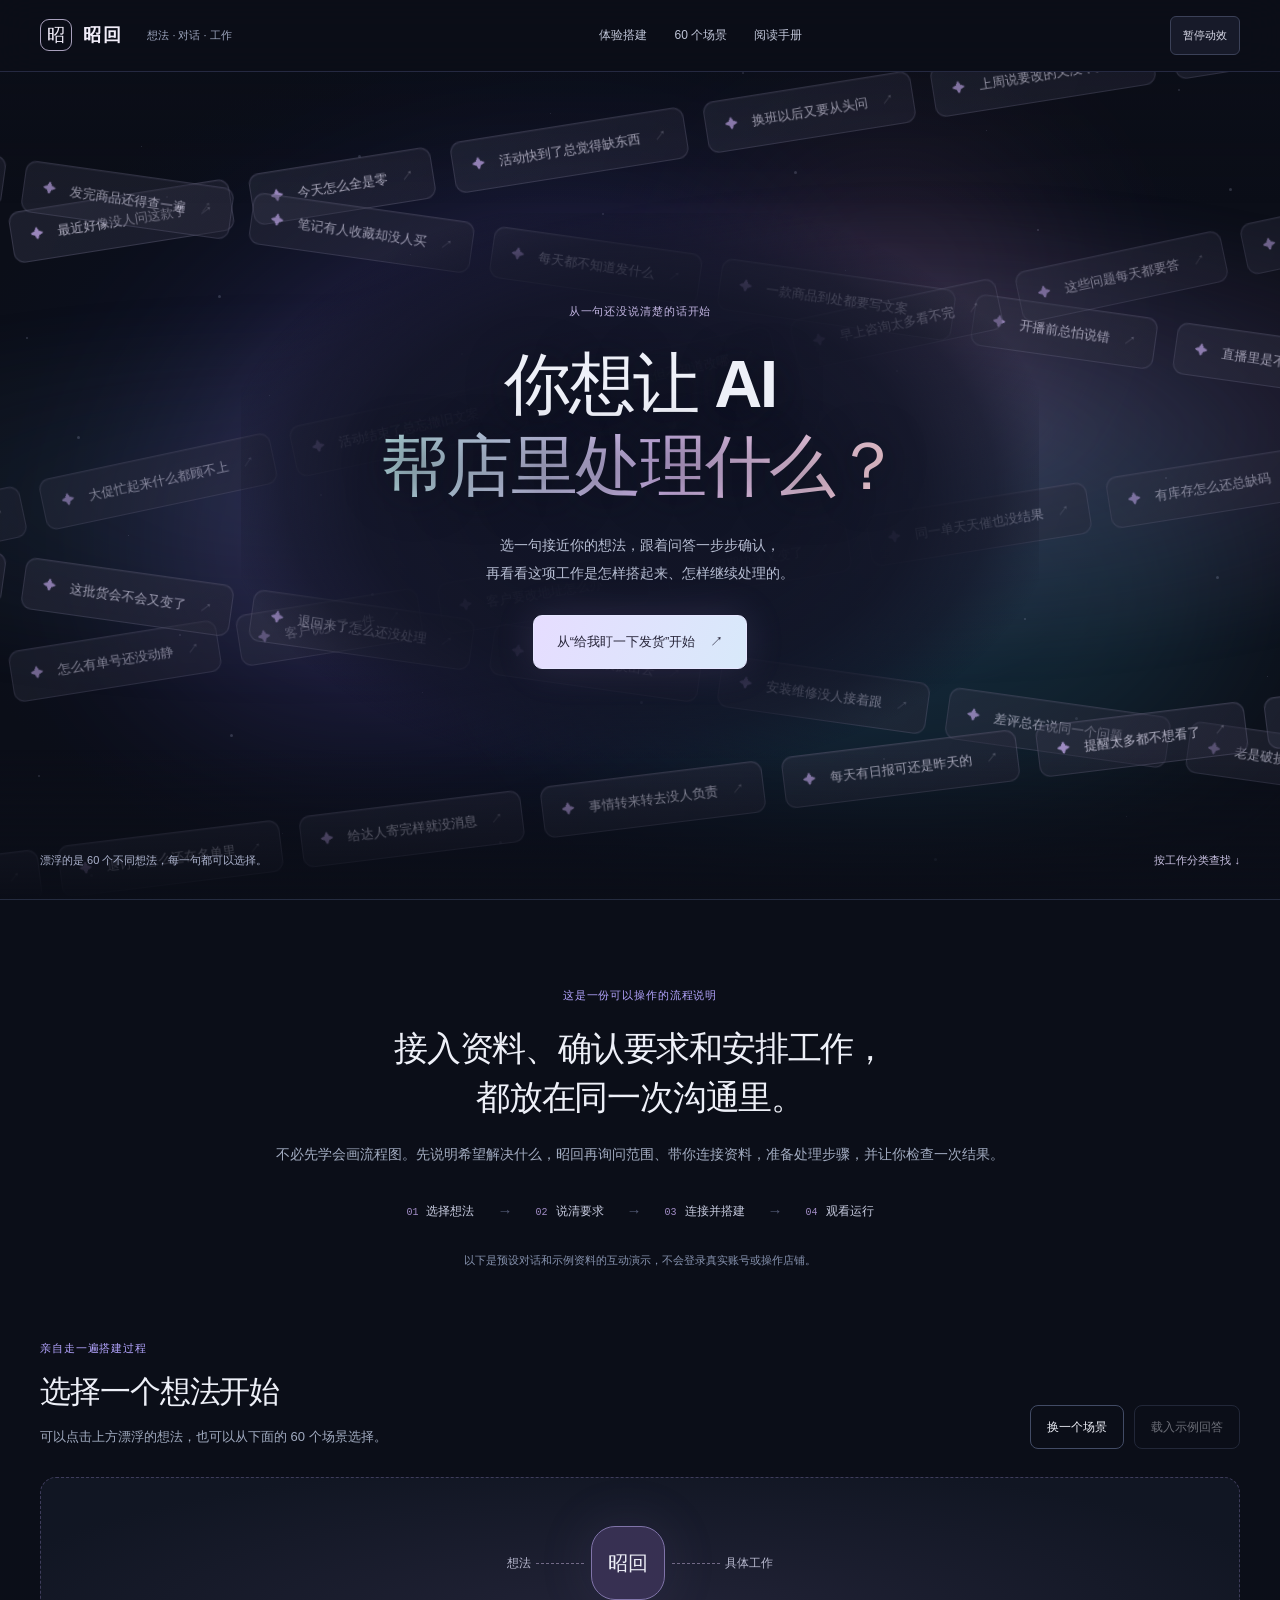
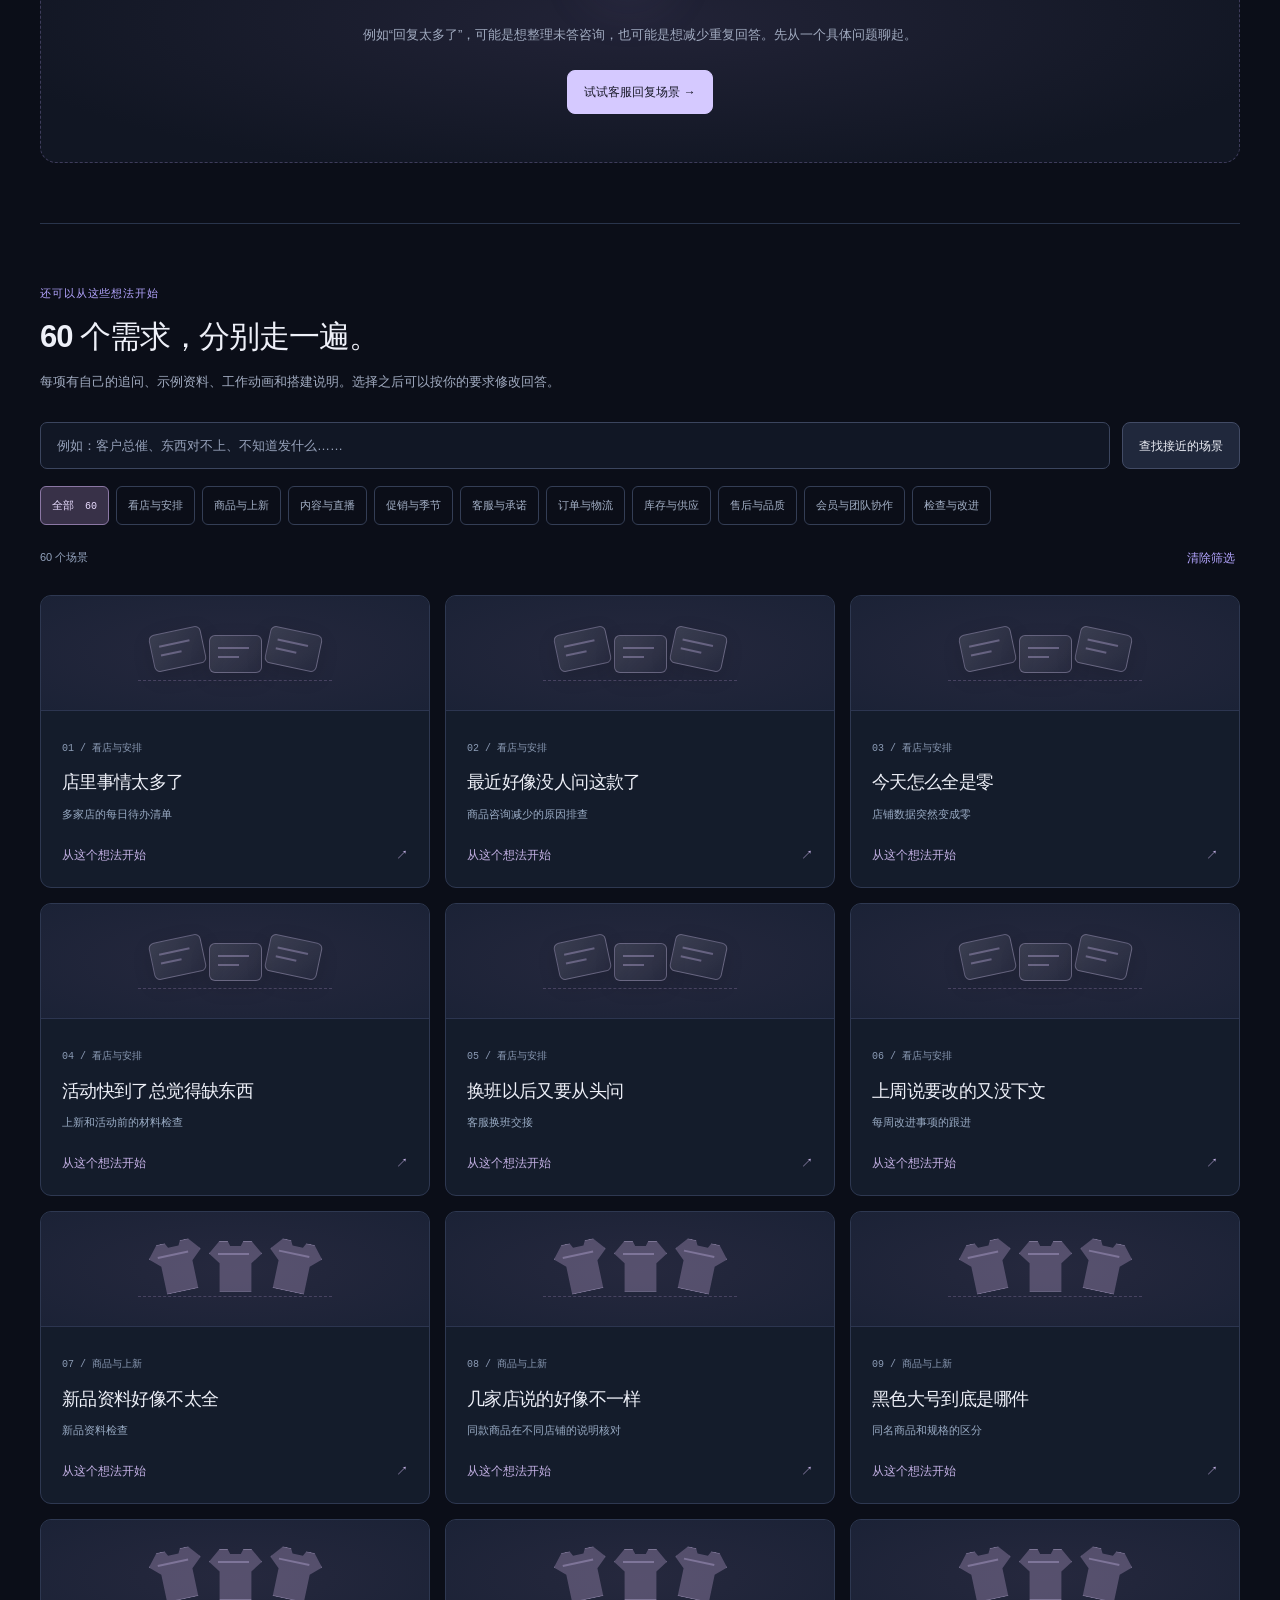
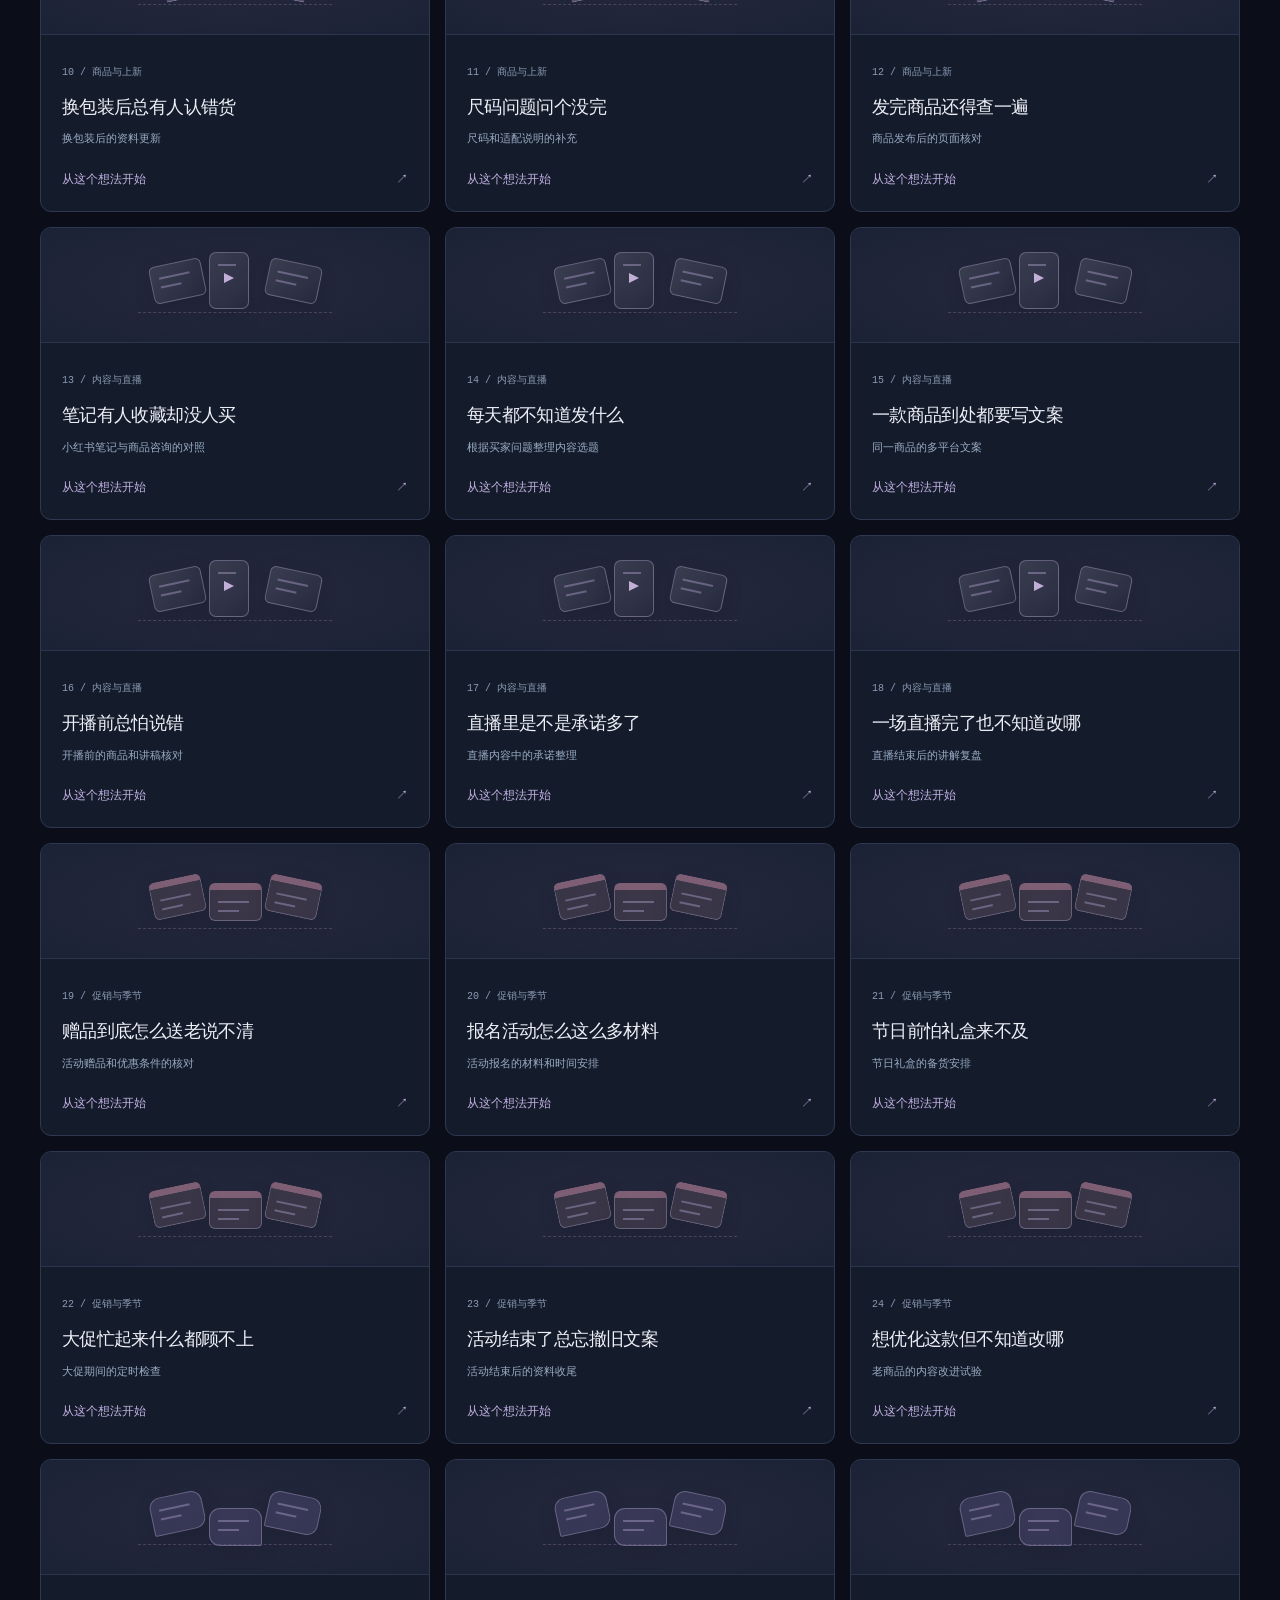
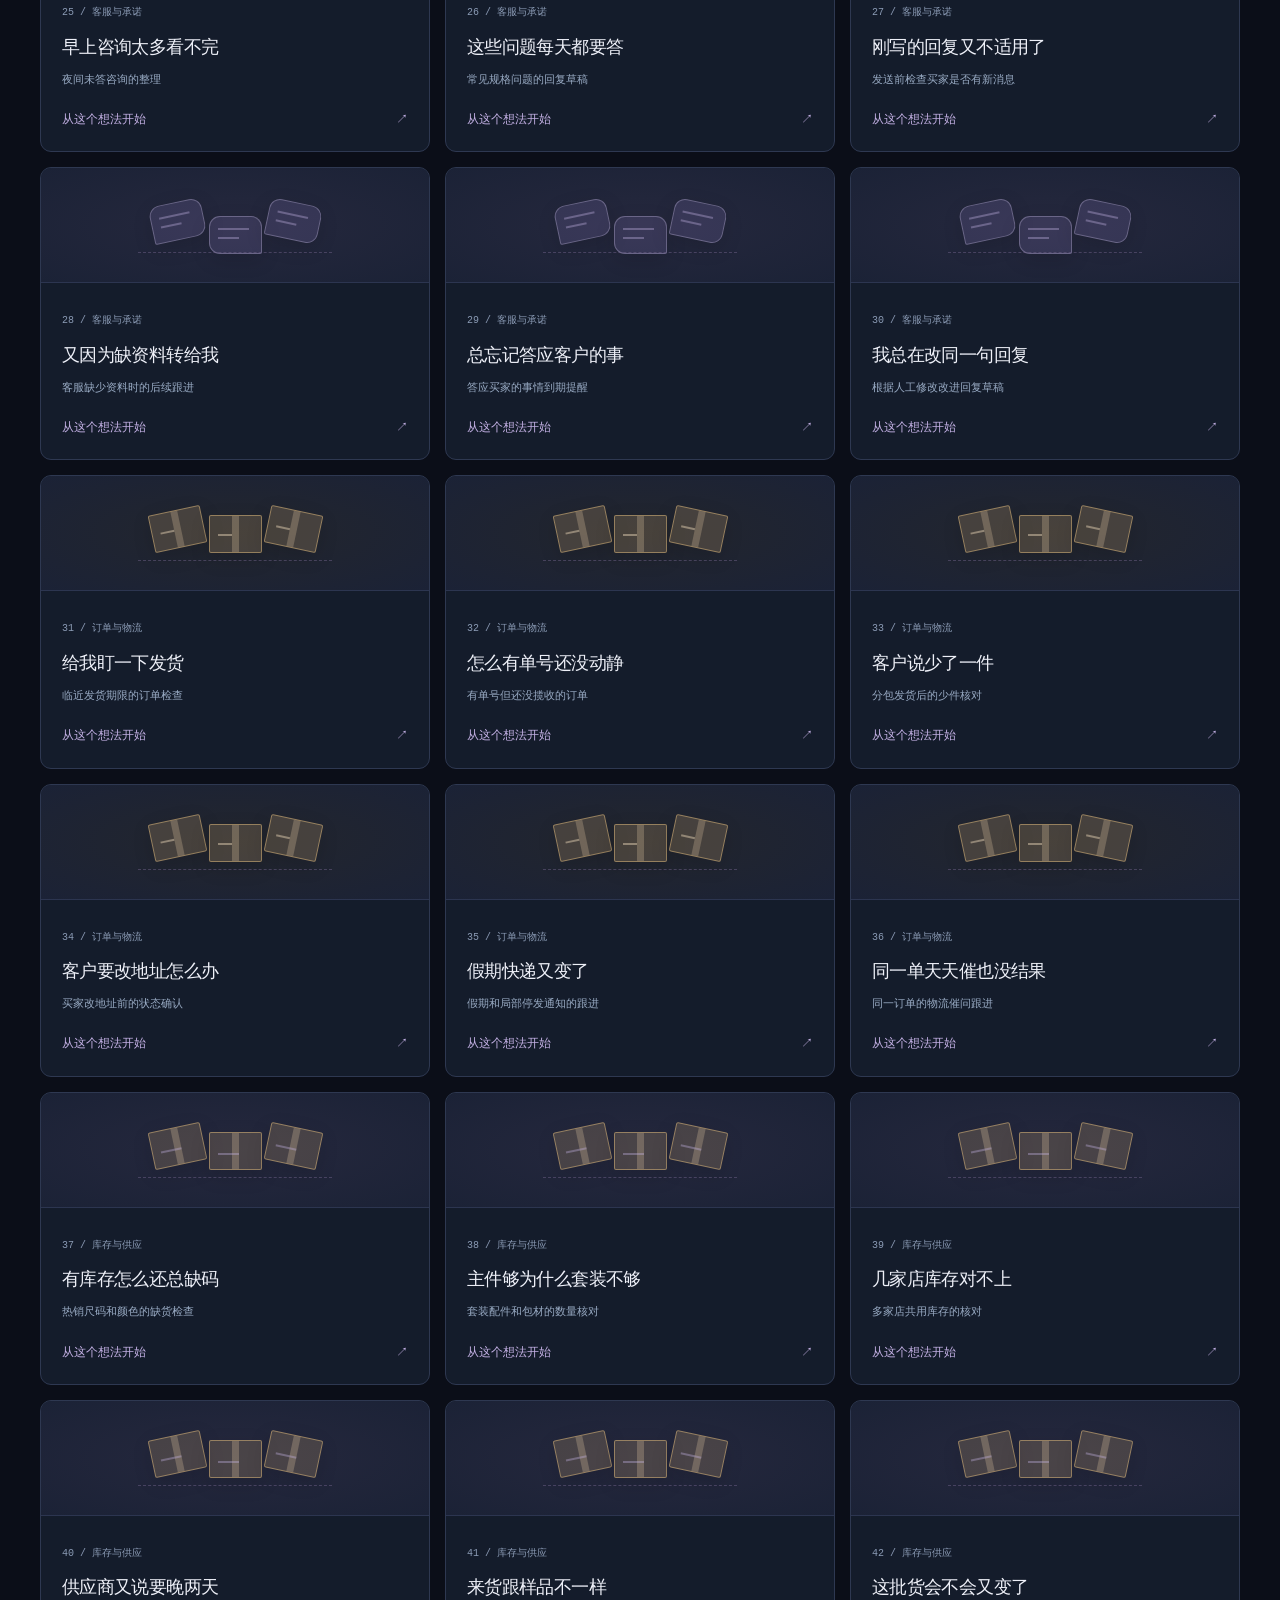
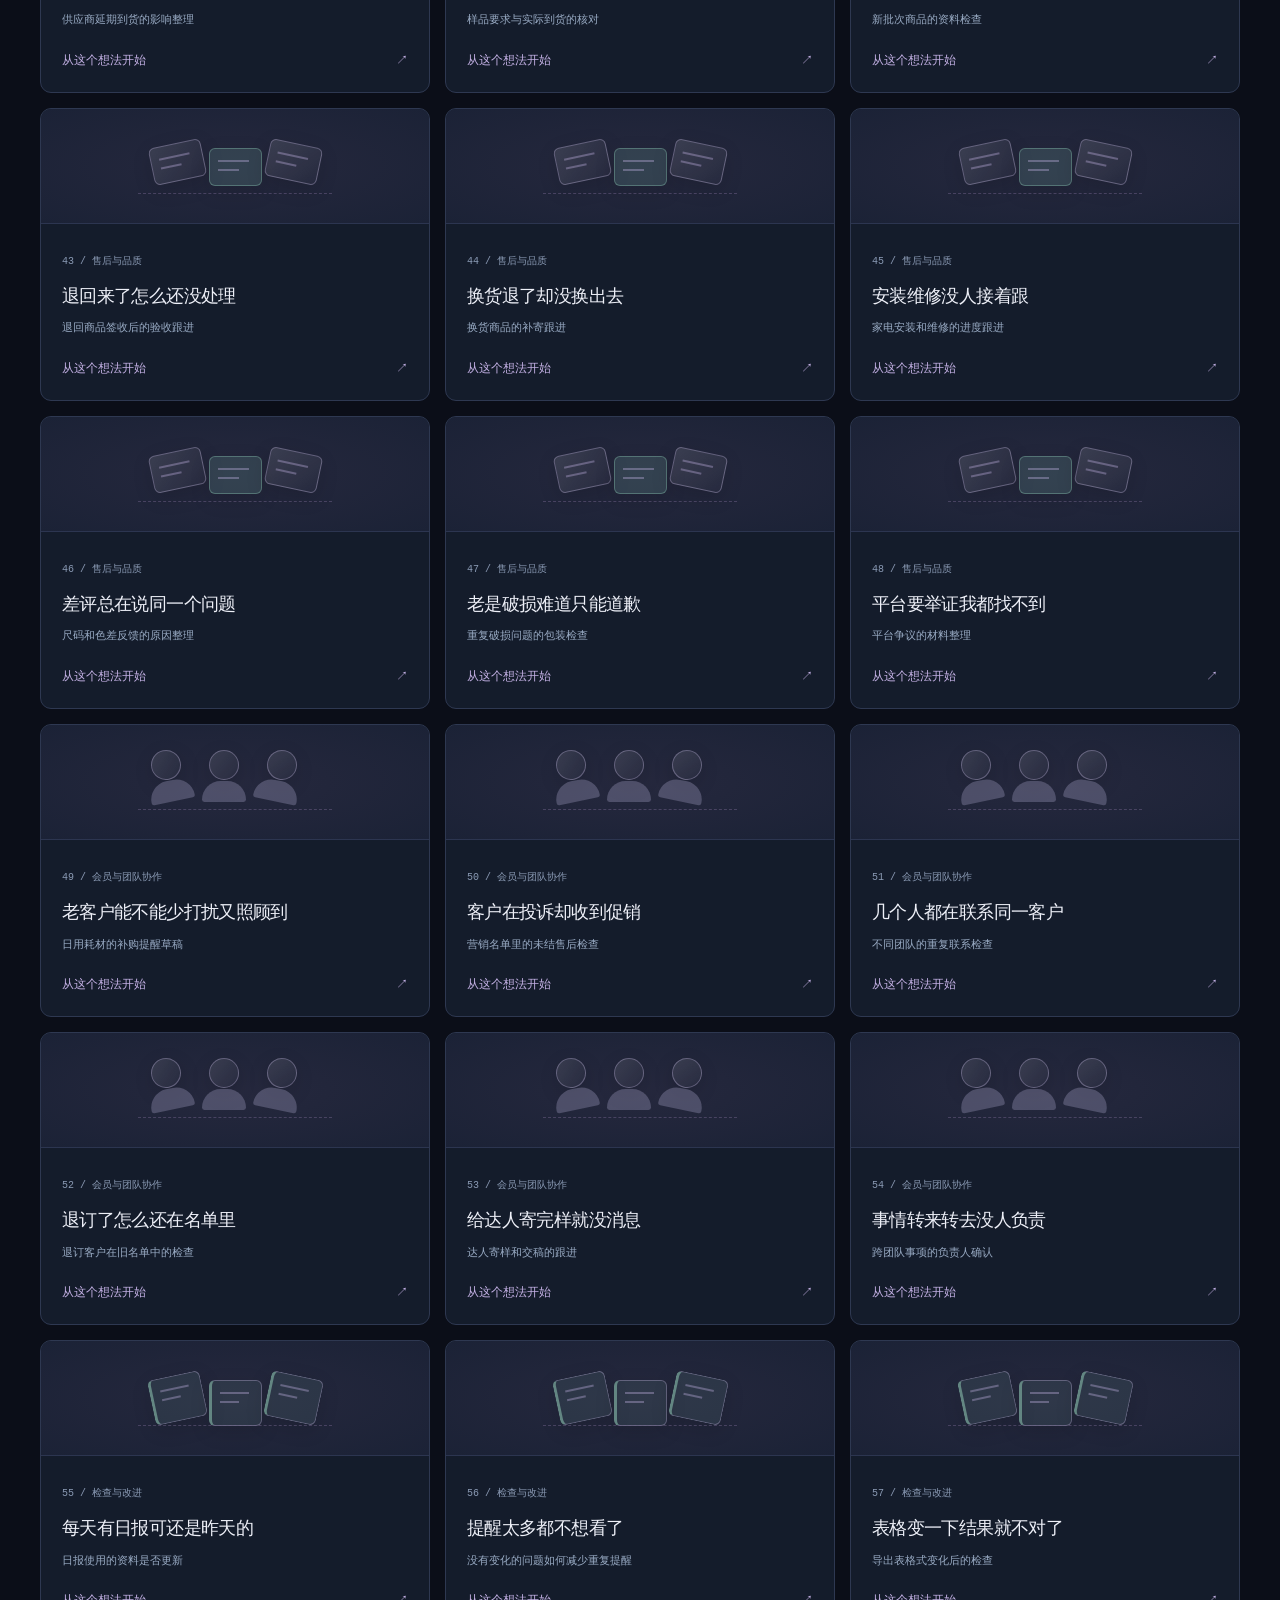
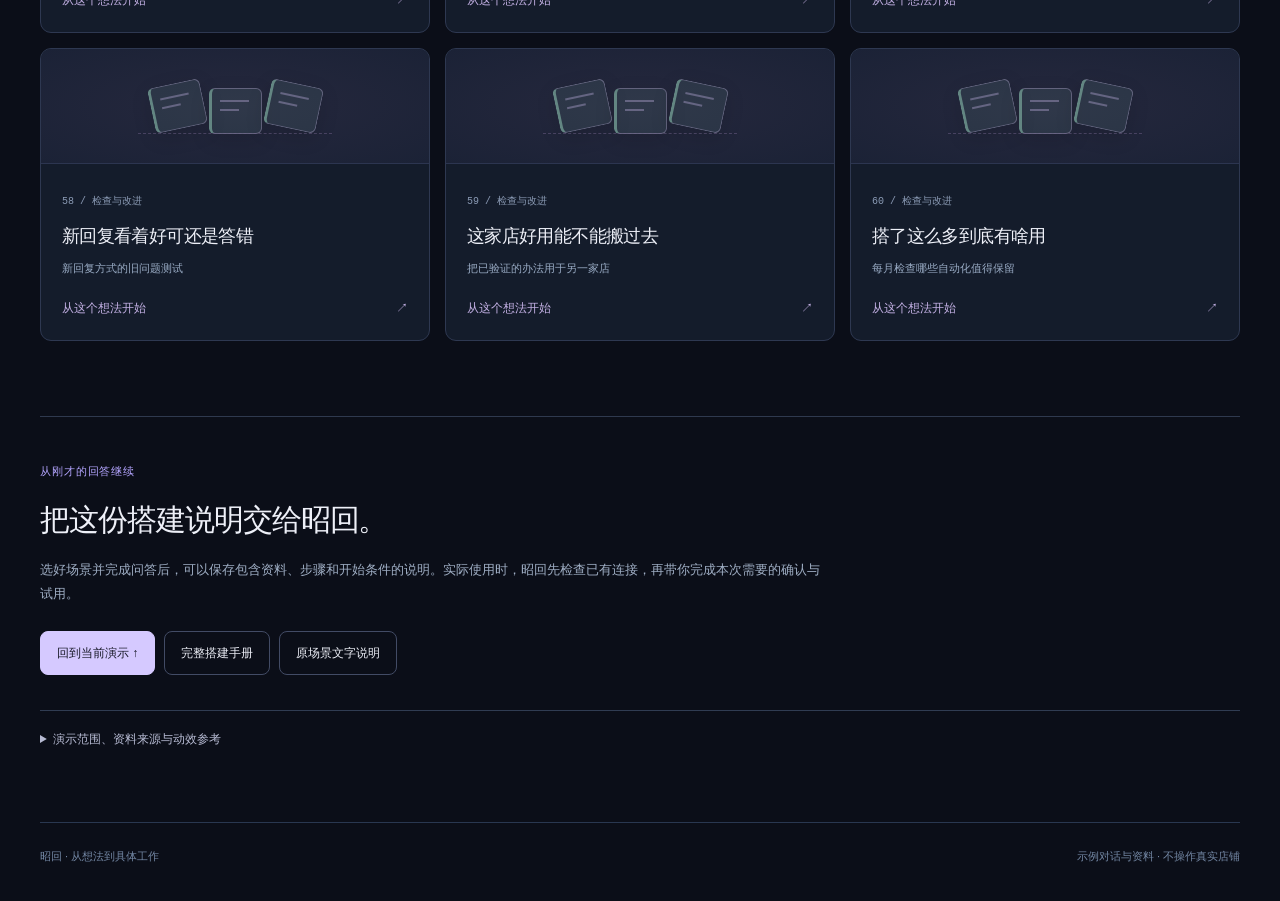
==== commit 914e1c81: "Complete guided setup and animated walkthroughs for 60 commerce scenarios" ====
--- a/index.html
+++ b/index.html
@@ -1,306 +1,82 @@
 <!doctype html>
-<html lang="zh-CN">
-<head>
-<meta charset="utf-8"><meta name="viewport" content="width=device-width,initial-scale=1"><meta name="theme-color" content="#f5f5ef"><meta name="referrer" content="strict-origin-when-cross-origin">
-<title>昭回 · 60 个国内电商 AI 应用场景</title><meta name="description" content="了解昭回可以怎样帮助整理店铺待办、准备客服回复、核对商品资料和跟进售后。选择需要的场景，保存自己的需求说明。"><meta property="og:title" content="昭回 · 电商日常工作的 60 种 AI 用法"><meta property="og:description" content="每种用法都说明要准备什么、能得到什么、哪些需要人工确认，以及怎样根据反馈改进。"><meta property="og:type" content="website"><link rel="icon" href="data:,"><link rel="stylesheet" href="./scene.css"><script src="./scene-app.js" type="module"></script>
-</head>
-<body id="top"><a class="skip-link" href="#main">跳到正文</a>
-<header class="site-header"><div class="header-inner"><a class="brand" href="#top"><span class="brand-mark" aria-hidden="true">昭</span><strong>昭回</strong><span class="brand-sub">电商 AI 使用参考</span></a><nav aria-label="主要导航"><a href="#scenes">60 个场景</a><a href="#presets">常用组合</a><a href="#improve">根据反馈改进</a><a href="./architecture.html" class="appendix-link">给开发者的说明 ↗</a></nav><a class="header-plan" href="#compose">我的方案 <span id="header-count">0</span></a></div></header>
-<main id="main">
-<section class="hero wrapper"><div class="hero-copy"><p class="eyebrow">国内电商场景手册</p><h1>电商日常工作的<br><em>60 种 AI 用法</em></h1><p class="hero-lead">昭回是一款 AI 助手。这份手册介绍怎样用它整理店铺待办、准备客服回复、核对商品资料和跟进售后。<br>每种用法都说明需要什么资料、能帮到哪一步，以及哪些事情仍要由人确认。</p><div class="button-row"><a class="button primary" href="#scenes">查看应用场景 ↓</a><a class="button" href="#presets">选择常用组合 ↗</a></div><p class="hero-note">这里的 60 个场景是使用建议，需要结合店铺资料逐项尝试。<br>本网页只介绍用法和整理需求，不会操作店铺。</p></div>
-<div class="daybook"><div class="daybook-head"><div><p class="micro">一天的使用示例</p><h2>几个可以交给昭回的任务</h2></div><span class="sample-label">假设示例</span></div><div class="day-tabs" role="tablist" aria-label="一天的示例"><button type="button" role="tab" id="day-tab-opening" aria-controls="day-opening" aria-selected="true">开工前</button><button type="button" role="tab" id="day-tab-trading" aria-controls="day-trading" aria-selected="false" tabindex="-1">营业中</button><button type="button" role="tab" id="day-tab-review" aria-controls="day-review" aria-selected="false" tabindex="-1">复盘时</button></div>
-<div class="day-panel" id="day-opening" role="tabpanel" aria-labelledby="day-tab-opening"><div class="day-item"><span class="day-symbol">01</span><div><h3>检查主推款哪些尺码缺货。</h3><p>按具体规格核对，再准备客服说明。</p><a href="#scene-37">查看缺货检查 →</a></div></div><div class="day-item"><span class="day-symbol">02</span><div><h3>整理昨天答应买家回复的事情。</h3><p>说明目前在等谁，以及还缺什么进展。</p><a href="#scene-29">查看承诺跟进 →</a></div></div><div class="day-item"><span class="day-symbol">03</span><div><h3>确认各店资料是否已经更新。</h3><p>没有读到新资料，就不能说今天一切正常。</p><a href="#scene-55">查看资料日期检查 →</a></div></div></div>
-<div class="day-panel" id="day-trading" role="tabpanel" aria-labelledby="day-tab-trading"><div class="day-item"><span class="day-symbol">01</span><div><h3>发送前检查买家有没有新消息。</h3><p>需要能读取最新聊天，否则交给客服确认。</p><a href="#scene-27">查看草稿检查 →</a></div></div><div class="day-item"><span class="day-symbol">02</span><div><h3>核对套装的配件和赠品数量。</h3><p>主件有货，也要确认整套能否配齐。</p><a href="#scene-38">查看套装核对 →</a></div></div><div class="day-item"><span class="day-symbol">03</span><div><h3>整理有单号但还没揽收的包裹。</h3><p>先向仓库或快递核实，再准备客户回复。</p><a href="#scene-32">查看物流检查 →</a></div></div></div>
-<div class="day-panel" id="day-review" role="tabpanel" aria-labelledby="day-tab-review"><div class="day-item"><span class="day-symbol">01</span><div><h3>记录你反复修改的回复。</h3><p>整理原因，提出下一版写法供你审核。</p><a href="#scene-30">查看回复改进 →</a></div></div><div class="day-item"><span class="day-symbol">02</span><div><h3>检查新说明有没有减少尺码追问。</h3><p>比较同款商品在相近条件下的咨询。</p><a href="#scene-46">查看售后反馈 →</a></div></div><div class="day-item"><span class="day-symbol">03</span><div><h3>整理值得保留或减少的提醒。</h3><p>说明理由，由你决定是否调整。</p><a href="#scene-60">查看每月效果检查 →</a></div></div></div>
-<div class="daybook-foot"><span>检查资料 → 整理待办 → 记录处理结果</span><span>非真实店铺记录</span></div></div></section>
-<div class="wrapper facts-strip"><div><strong>60</strong><span>具体应用场景</span></div><div><strong>10</strong><span>日常经营分类</span></div><div><strong>07</strong><span>常用组合方案</span></div><div><strong>每一项</strong><span>都有所需资料与使用限制</span></div></div>
-<section class="wrapper intro-section" aria-labelledby="intro-title"><div><p class="eyebrow">第一次使用</p><h2 id="intro-title">从一件具体的工作开始</h2></div><div class="three-steps"><div><span>01</span><h3>选择需要帮助的事情</h3><p>例如整理换货进度，或者检查商品说明有没有写错。</p></div><div><span>02</span><h3>准备相应资料</h3><p>可以先提供允许使用的文件。要了解当前店铺状态，还需要读取最新资料的权限。</p></div><div><span>03</span><h3>检查结果并给出反馈</h3><p>说明哪些有用、哪里不准确，再决定下一次怎样调整。</p></div></div></section>
-<section class="wrapper section" id="scenes"><div class="section-heading"><div><p class="eyebrow">01 / 应用场景</p><h2>按日常工作查找用法</h2><p>展开每张卡片，可以查看准备步骤和一个具体例子。例子用于说明方法，不是真实商家业绩。平台名称表示可能适用，不代表已经接通。</p></div><a class="text-link" href="./scenarios.md" download>保存完整文字手册 ↗</a></div>
-<div class="library-tools"><label class="search-label"><span class="visually-hidden">搜索场景</span><input id="scene-search" type="search" placeholder="搜索：尺码、赠品、没揽收、换货、重复提醒……" autocomplete="off"></label><label><span class="visually-hidden">选择平台</span><select id="platform-filter"><option value="all">所有平台</option><option value="淘宝天猫">淘宝天猫</option><option value="拼多多">拼多多</option><option value="抖店">抖店</option><option value="小红书">小红书</option><option value="京东">京东</option><option value="快手">快手</option><option value="微信小店">微信小店</option><option value="1688采购">1688采购</option></select></label><label><span class="visually-hidden">选择资料准备方式</span><select id="mode-filter"><option value="all">所有准备方式</option><option value="file">可先用文件尝试</option><option value="read">需要最新店铺资料</option></select></label></div><div class="category-filters" role="group" aria-label="经营分类"><button class="category-filter active" data-category="all" type="button" aria-pressed="true">全部场景 <span>60</span></button><button class="category-filter" data-category="store" type="button" aria-pressed="false">看店与安排 <span>6</span></button><button class="category-filter" data-category="product" type="button" aria-pressed="false">商品与上新 <span>6</span></button><button class="category-filter" data-category="content" type="button" aria-pressed="false">内容与直播 <span>6</span></button><button class="category-filter" data-category="campaign" type="button" aria-pressed="false">促销与季节 <span>6</span></button><button class="category-filter" data-category="service" type="button" aria-pressed="false">客服与承诺 <span>6</span></button><button class="category-filter" data-category="delivery" type="button" aria-pressed="false">订单与物流 <span>6</span></button><button class="category-filter" data-category="supply" type="button" aria-pressed="false">库存与供应 <span>6</span></button><button class="category-filter" data-category="aftersales" type="button" aria-pressed="false">售后与品质 <span>6</span></button><button class="category-filter" data-category="relationships" type="button" aria-pressed="false">会员与团队协作 <span>6</span></button><button class="category-filter" data-category="iteration" type="button" aria-pressed="false">检查与改进 <span>6</span></button></div><div class="library-status"><p id="scene-count" aria-live="polite">显示 60 / 60 个场景</p><div><label class="selected-toggle"><input id="selected-only" type="checkbox"> 只看已选</label><button id="clear-filters" type="button" class="quiet-button">重置筛选</button><button id="toggle-details" type="button" class="quiet-button" aria-pressed="false">展开当前结果</button></div></div><div class="mode-guide"><p><span class="mode mode-file">可先用文件尝试</span> 48 个场景可以先用你提供的资料整理清单或草稿，再确认是否适合店铺。</p><p><span class="mode mode-read">需要最新店铺资料</span> 12 个场景要确认当前状态；旧文件只能说明导出时的情况。</p></div>
-<div id="scene-library"><section class="scene-group" id="group-store" data-group="store"><div class="group-heading"><span class="micro">01 /</span><h3>看店与安排</h3><p>整理今天的待办，跟进昨天还没处理完的事情。</p></div><div class="scene-grid"><article class="scene-card" data-scene-id="1" data-category="store" data-mode="file" data-platforms="淘宝天猫|拼多多|抖店|微信小店">
-<details id="scene-01"><summary><div class="scene-meta"><span class="scene-number">01</span><span class="mode mode-file">可先用文件尝试</span></div><h3>多家店的每日待办清单</h3><p class="scene-ask">我一个人管几家店，每天早上帮我整理最该处理的事。</p><span class="scene-open-hint">查看准备步骤和例子 <b aria-hidden="true">＋</b></span></summary>
-<div class="scene-body"><p class="platform-note">可能适用的平台：淘宝天猫 / 拼多多 / 抖店 / 微信小店。使用前仍要确认店铺允许读取哪些资料。</p><div class="scene-field field-moment"><h4>遇到的情况</h4><p>早上要轮流查看订单、客服和库存，事情不少，却不知道先处理哪一件。</p></div><div class="scene-field field-inputs"><h4>需要准备的资料</h4><p>各店的订单和咨询摘要、库存表、昨天没处理完的事情，以及负责人名单。提供文件前，遮去不需要的客户个人信息。</p></div><div class="scene-field field-watch"><h4>怎样发现问题</h4><p>每天在约定时间检查资料是否更新，再和昨天的清单比较，按照你确认的轻重缓急排序。</p></div><div class="scene-field field-act"><h4>昭回可以帮什么</h4><p>整理优先事项，说明为什么需要处理、应该找谁，以及还缺什么资料。同一件事继续使用原来的记录。</p></div><div class="scene-field field-deliver"><h4>具体例子</h4><p>例如：先确认今天必须发出的订单，再补齐主推款的规格说明。有一家店资料没更新，会单独提醒。</p></div><div class="scene-field field-learn"><h4>怎样根据反馈改进</h4><p>记下哪些提醒有用、哪些顺序不合适。每周给出调整建议，经你确认后用于后续清单。</p></div><div class="scene-field field-human"><h4>需要你确认的事情</h4><p>你决定由谁处理。这份清单保存在昭回的工作文件中，不代表已经通知同事或在其他系统里派单。</p></div><div class="scene-field field-metric"><h4>怎样判断有没有帮助</h4><p>检查是否漏掉急事、是否重复提醒，以及你实际采用了哪些建议。</p></div><div class="scene-evidence">参考资料 <a class="evidence-link" href="#evidence-R13">[R13]</a> <a class="evidence-link" href="#evidence-R14">[R14]</a> <a class="evidence-link" href="#evidence-E01">[E01]</a> <a class="evidence-link" href="#evidence-E05">[E05]</a></div></div></details>
-<div class="scene-actions"><button type="button" class="add-scene" data-add="1" aria-pressed="false" aria-label="加入场景 01：多家店的每日待办清单">加入我的方案 <span aria-hidden="true">＋</span></button><a href="#scene-01" aria-label="查看场景 01">#01</a></div></article>
-<article class="scene-card" data-scene-id="2" data-category="store" data-mode="file" data-platforms="淘宝天猫|抖店|拼多多|小红书">
-<details id="scene-02"><summary><div class="scene-meta"><span class="scene-number">02</span><span class="mode mode-file">可先用文件尝试</span></div><h3>商品咨询减少的原因排查</h3><p class="scene-ask">这款商品最近没人问了，帮我找找可能的原因。</p><span class="scene-open-hint">查看准备步骤和例子 <b aria-hidden="true">＋</b></span></summary>
-<div class="scene-body"><p class="platform-note">可能适用的平台：淘宝天猫 / 抖店 / 拼多多 / 小红书。使用前仍要确认店铺允许读取哪些资料。</p><div class="scene-field field-moment"><h4>遇到的情况</h4><p>咨询变少后，运营准备马上改标题或降价，但原因也可能是某个规格缺货，或者报表没有更新。</p></div><div class="scene-field field-inputs"><h4>需要准备的资料</h4><p>同一商品每天的访问、咨询、可售规格、活动安排和修改记录。只提供账号有权查看的资料。</p></div><div class="scene-field field-watch"><h4>怎样发现问题</h4><p>先确认数据是否齐全，再比较相同时间段的访问、咨询和商品状态。</p></div><div class="scene-field field-act"><h4>昭回可以帮什么</h4><p>列出需要逐项检查的原因，分别说明已经确认了什么，还有什么只是猜测。</p></div><div class="scene-field field-deliver"><h4>具体例子</h4><p>例如：咨询变少的同时，M 码也缺货了。先核实缺货影响，不直接说成平台限制了流量。</p></div><div class="scene-field field-learn"><h4>怎样根据反馈改进</h4><p>记录最后确认的原因。下次出现类似问题，先检查这家店过去容易出错的地方。</p></div><div class="scene-field field-human"><h4>需要你确认的事情</h4><p>不自动改价、改标题或买流量。资料太少时，只列出待检查的问题。</p></div><div class="scene-field field-metric"><h4>怎样判断有没有帮助</h4><p>记录查明原因用了多久，以及有没有把猜测当成确定结论。</p></div><div class="scene-evidence">参考资料 <a class="evidence-link" href="#evidence-R03">[R03]</a> <a class="evidence-link" href="#evidence-R04">[R04]</a> <a class="evidence-link" href="#evidence-E01">[E01]</a></div></div></details>
-<div class="scene-actions"><button type="button" class="add-scene" data-add="2" aria-pressed="false" aria-label="加入场景 02：商品咨询减少的原因排查">加入我的方案 <span aria-hidden="true">＋</span></button><a href="#scene-02" aria-label="查看场景 02">#02</a></div></article>
-<article class="scene-card" data-scene-id="3" data-category="store" data-mode="read" data-platforms="淘宝天猫|拼多多|抖店|京东">
-<details id="scene-03"><summary><div class="scene-meta"><span class="scene-number">03</span><span class="mode mode-read">需要最新店铺资料</span></div><h3>店铺数据突然变成零</h3><p class="scene-ask">报表突然全是零时，先检查是不是没读到资料。</p><span class="scene-open-hint">查看准备步骤和例子 <b aria-hidden="true">＋</b></span></summary>
-<div class="scene-body"><p class="platform-note">可能适用的平台：淘宝天猫 / 拼多多 / 抖店 / 京东。使用前仍要确认店铺允许读取哪些资料。</p><div class="scene-field field-moment"><h4>遇到的情况</h4><p>店铺昨天还有订单，今天报表却全是零。如果资料读取失败，按零订单调整经营就会误判。</p></div><div class="scene-field field-inputs"><h4>需要准备的资料</h4><p>最近一次读到资料的时间、这次读取的结果，以及几笔可以人工核对的订单。需要店铺允许读取，或提供最新导出文件。</p></div><div class="scene-field field-watch"><h4>怎样发现问题</h4><p>按约定时间检查是否读到了最新资料，再用已知订单核对结果。只能检查已经允许访问的来源。</p></div><div class="scene-field field-act"><h4>昭回可以帮什么</h4><p>说明哪些数据还不能确认，保留上次可信资料的日期，并列出需要补交或重新读取的内容。</p></div><div class="scene-field field-deliver"><h4>具体例子</h4><p>例如：今天的订单资料没有更新，暂时不能判断今天有多少单。需要重新登录确认或补交文件。</p></div><div class="scene-field field-learn"><h4>怎样根据反馈改进</h4><p>分别记录真实没有订单、店铺停业和资料读取失败的情况，提出更准确的判断办法。</p></div><div class="scene-field field-human"><h4>需要你确认的事情</h4><p>需要重新登录或授权时由你处理。不会绕过登录，也不会把旧资料说成今天的情况。</p></div><div class="scene-field field-metric"><h4>怎样判断有没有帮助</h4><p>检查有没有把读取失败误报成生意下滑，以及恢复后是否补齐了缺少的资料。</p></div><div class="scene-evidence">参考资料 <a class="evidence-link" href="#evidence-R10">[R10]</a> <a class="evidence-link" href="#evidence-E03">[E03]</a> <a class="evidence-link" href="#evidence-E05">[E05]</a></div></div></details>
-<div class="scene-actions"><button type="button" class="add-scene" data-add="3" aria-pressed="false" aria-label="加入场景 03：店铺数据突然变成零">加入我的方案 <span aria-hidden="true">＋</span></button><a href="#scene-03" aria-label="查看场景 03">#03</a></div></article>
-<article class="scene-card" data-scene-id="4" data-category="store" data-mode="file" data-platforms="淘宝天猫|抖店|京东|小红书">
-<details id="scene-04"><summary><div class="scene-meta"><span class="scene-number">04</span><span class="mode mode-file">可先用文件尝试</span></div><h3>上新和活动前的材料检查</h3><p class="scene-ask">活动快到了，帮我每天检查还有哪些准备没完成。</p><span class="scene-open-hint">查看准备步骤和例子 <b aria-hidden="true">＋</b></span></summary>
-<div class="scene-body"><p class="platform-note">可能适用的平台：淘宝天猫 / 抖店 / 京东 / 小红书。使用前仍要确认店铺允许读取哪些资料。</p><div class="scene-field field-moment"><h4>遇到的情况</h4><p>商品图已经做好，规格表、赠品说明或仓库确认却还没有到，容易在提交前才发现遗漏。</p></div><div class="scene-field field-inputs"><h4>需要准备的资料</h4><p>本次活动的要求和截止时间、商品清单、资料文件夹，以及各项准备的负责人。</p></div><div class="scene-field field-watch"><h4>怎样发现问题</h4><p>每天或文件更新后对照清单，检查缺少的材料、过期版本和还没确认的事项。</p></div><div class="scene-field field-act"><h4>昭回可以帮什么</h4><p>列出哪款商品缺什么、需要谁补充，以及会影响哪一步准备。</p></div><div class="scene-field field-deliver"><h4>具体例子</h4><p>例如：3 款商品中有 1 款缺新版规格，赠品范围也没确认。这两项需要在提交前补齐。</p></div><div class="scene-field field-learn"><h4>怎样根据反馈改进</h4><p>活动后记录临时补过什么材料。下次准备时，建议提前检查这些项目，由你确认是否保留。</p></div><div class="scene-field field-human"><h4>需要你确认的事情</h4><p>品牌证明、商品资质和活动提交由负责人确认，不会自动报名。</p></div><div class="scene-field field-metric"><h4>怎样判断有没有帮助</h4><p>记录漏了哪些材料、临近截止时返工多少次，以及有没有交错版本。</p></div><div class="scene-evidence">参考资料 <a class="evidence-link" href="#evidence-R03">[R03]</a> <a class="evidence-link" href="#evidence-R14">[R14]</a> <a class="evidence-link" href="#evidence-E02">[E02]</a></div></div></details>
-<div class="scene-actions"><button type="button" class="add-scene" data-add="4" aria-pressed="false" aria-label="加入场景 04：上新和活动前的材料检查">加入我的方案 <span aria-hidden="true">＋</span></button><a href="#scene-04" aria-label="查看场景 04">#04</a></div></article>
-<article class="scene-card" data-scene-id="5" data-category="store" data-mode="file" data-platforms="拼多多|淘宝天猫|抖店|快手">
-<details id="scene-05"><summary><div class="scene-meta"><span class="scene-number">05</span><span class="mode mode-file">可先用文件尝试</span></div><h3>客服换班交接</h3><p class="scene-ask">下班前把没解决的咨询整理好，让下一班知道该接着处理什么。</p><span class="scene-open-hint">查看准备步骤和例子 <b aria-hidden="true">＋</b></span></summary>
-<div class="scene-body"><p class="platform-note">可能适用的平台：拼多多 / 淘宝天猫 / 抖店 / 快手。使用前仍要确认店铺允许读取哪些资料。</p><div class="scene-field field-moment"><h4>遇到的情况</h4><p>白班答应询问仓库，晚班却只看到买家在催，又让买家重新解释或提供照片。</p></div><div class="scene-field field-inputs"><h4>需要准备的资料</h4><p>允许使用的聊天摘要、未完成的售后记录、已经作出的承诺，以及接班人员。遮去无关个人信息。</p></div><div class="scene-field field-watch"><h4>怎样发现问题</h4><p>交班前比较本班记录和上一班留下的事情，检查谁还在等待答复、资料是否已经收到。</p></div><div class="scene-field field-act"><h4>昭回可以帮什么</h4><p>为每件未解决的咨询整理交接说明，包括买家要求、已确认情况、缺少的信息和下一步。</p></div><div class="scene-field field-deliver"><h4>具体例子</h4><p>例如：买家已经提供少件照片，仓库还没核实。下一班应联系仓库，不必再次索要照片。</p></div><div class="scene-field field-learn"><h4>怎样根据反馈改进</h4><p>记录下一班还需要追问什么，据此修改交接说明，让必要的信息更完整。</p></div><div class="scene-field field-human"><h4>需要你确认的事情</h4><p>先提供文件版交接。没有店铺聊天权限时，不能自动读取所有消息，也不会替客服发送回复。</p></div><div class="scene-field field-metric"><h4>怎样判断有没有帮助</h4><p>检查是否重复索要材料、遗漏承诺，或者把同一问题登记了多次。</p></div><div class="scene-evidence">参考资料 <a class="evidence-link" href="#evidence-R05">[R05]</a> <a class="evidence-link" href="#evidence-R14">[R14]</a> <a class="evidence-link" href="#evidence-R15">[R15]</a> <a class="evidence-link" href="#evidence-E04">[E04]</a></div></div></details>
-<div class="scene-actions"><button type="button" class="add-scene" data-add="5" aria-pressed="false" aria-label="加入场景 05：客服换班交接">加入我的方案 <span aria-hidden="true">＋</span></button><a href="#scene-05" aria-label="查看场景 05">#05</a></div></article>
-<article class="scene-card" data-scene-id="6" data-category="store" data-mode="file" data-platforms="淘宝天猫|拼多多|抖店|小红书|京东|快手|微信小店">
-<details id="scene-06"><summary><div class="scene-meta"><span class="scene-number">06</span><span class="mode mode-file">可先用文件尝试</span></div><h3>每周改进事项的跟进</h3><p class="scene-ask">上周说要改的事情，帮我检查完成了没有、有没有帮助。</p><span class="scene-open-hint">查看准备步骤和例子 <b aria-hidden="true">＋</b></span></summary>
-<div class="scene-body"><p class="platform-note">可能适用的平台：淘宝天猫 / 拼多多 / 抖店 / 小红书 / 京东 / 快手 / 微信小店。使用前仍要确认店铺允许读取哪些资料。</p><div class="scene-field field-moment"><h4>遇到的情况</h4><p>会议决定补充尺码说明、减少催单，却没有继续确认谁完成了，以及同样的问题是否还在发生。</p></div><div class="scene-field field-inputs"><h4>需要准备的资料</h4><p>上周的行动清单、负责人反馈、修改后的资料，以及本周相关咨询和问题记录。</p></div><div class="scene-field field-watch"><h4>怎样发现问题</h4><p>每周查看完成记录和实际结果。只勾选了完成、没有资料或结果证明的事项，仍会提示确认。</p></div><div class="scene-field field-act"><h4>昭回可以帮什么</h4><p>分别整理已经有效、完成但效果不明、还没完成和缺少资料的事项。</p></div><div class="scene-field field-deliver"><h4>具体例子</h4><p>例如：详情页已经修改，但尺码追问没有减少。需要检查新版是否真的展示出来，以及观察的咨询是否够多。</p></div><div class="scene-field field-learn"><h4>怎样根据反馈改进</h4><p>保存哪些办法有效、哪些无效。之后的建议参考这些结果，不重复提出已经试过但无效的办法。</p></div><div class="scene-field field-human"><h4>需要你确认的事情</h4><p>由负责人确认是否解决问题。两件事同时变化，不代表一定是修改带来的效果。</p></div><div class="scene-field field-metric"><h4>怎样判断有没有帮助</h4><p>检查有多少改进拿得出结果，以及同类问题是否再次出现。</p></div><div class="scene-evidence">参考资料 <a class="evidence-link" href="#evidence-R14">[R14]</a> <a class="evidence-link" href="#evidence-E01">[E01]</a> <a class="evidence-link" href="#evidence-E05">[E05]</a></div></div></details>
-<div class="scene-actions"><button type="button" class="add-scene" data-add="6" aria-pressed="false" aria-label="加入场景 06：每周改进事项的跟进">加入我的方案 <span aria-hidden="true">＋</span></button><a href="#scene-06" aria-label="查看场景 06">#06</a></div></article></div></section>
-<section class="scene-group" id="group-product" data-group="product"><div class="group-heading"><span class="micro">02 /</span><h3>商品与上新</h3><p>检查商品资料、规格和图片，减少买家误解。</p></div><div class="scene-grid"><article class="scene-card" data-scene-id="7" data-category="product" data-mode="file" data-platforms="淘宝天猫|拼多多|抖店|小红书|京东">
-<details id="scene-07"><summary><div class="scene-meta"><span class="scene-number">07</span><span class="mode mode-file">可先用文件尝试</span></div><h3>新品资料检查</h3><p class="scene-ask">新品资料放好了，帮我看看还缺什么，先不要上架。</p><span class="scene-open-hint">查看准备步骤和例子 <b aria-hidden="true">＋</b></span></summary>
-<div class="scene-body"><p class="platform-note">可能适用的平台：淘宝天猫 / 拼多多 / 抖店 / 小红书 / 京东。使用前仍要确认店铺允许读取哪些资料。</p><div class="scene-field field-moment"><h4>遇到的情况</h4><p>供应商只给了图片，材质、尺寸、适配型号或售后条件还不完整，客服上架后才开始追问。</p></div><div class="scene-field field-inputs"><h4>需要准备的资料</h4><p>供应商说明、规格表、商品证明材料，以及本次上架渠道要求提供的资料。</p></div><div class="scene-field field-watch"><h4>怎样发现问题</h4><p>有新文件或旧文件更新时，逐项核对来源、商品型号和前后是否矛盾。</p></div><div class="scene-field field-act"><h4>昭回可以帮什么</h4><p>整理商品资料卡。已确认的内容写清楚，缺少的内容列成问题，方便询问供应商。</p></div><div class="scene-field field-deliver"><h4>具体例子</h4><p>例如：尺寸已确认，但承重没有测试说明，适配型号也没提供，不能靠猜测补上。</p></div><div class="scene-field field-learn"><h4>怎样根据反馈改进</h4><p>记录上架后又被问到哪些资料，下次准备同类商品时建议提前补充。</p></div><div class="scene-field field-human"><h4>需要你确认的事情</h4><p>不代替验货或鉴定资质，不编写没有依据的功效说明，也不自动发布商品。</p></div><div class="scene-field field-metric"><h4>怎样判断有没有帮助</h4><p>检查上架前发现了哪些缺项，以及客服后来还需要追问哪些资料。</p></div><div class="scene-evidence">参考资料 <a class="evidence-link" href="#evidence-E02">[E02]</a> <a class="evidence-link" href="#evidence-E03">[E03]</a> <a class="evidence-link" href="#evidence-E05">[E05]</a></div></div></details>
-<div class="scene-actions"><button type="button" class="add-scene" data-add="7" aria-pressed="false" aria-label="加入场景 07：新品资料检查">加入我的方案 <span aria-hidden="true">＋</span></button><a href="#scene-07" aria-label="查看场景 07">#07</a></div></article>
-<article class="scene-card" data-scene-id="8" data-category="product" data-mode="file" data-platforms="淘宝天猫|拼多多|抖店|小红书|京东">
-<details id="scene-08"><summary><div class="scene-meta"><span class="scene-number">08</span><span class="mode mode-file">可先用文件尝试</span></div><h3>同款商品在不同店铺的说明核对</h3><p class="scene-ask">同一款商品在几家店的说法有没有冲突？正常的渠道差异也要分清。</p><span class="scene-open-hint">查看准备步骤和例子 <b aria-hidden="true">＋</b></span></summary>
-<div class="scene-body"><p class="platform-note">可能适用的平台：淘宝天猫 / 拼多多 / 抖店 / 小红书 / 京东。使用前仍要确认店铺允许读取哪些资料。</p><div class="scene-field field-moment"><h4>遇到的情况</h4><p>一家店写新包装，另一家还用旧规格。有些店赠品本来不同，也容易被当成错误。</p></div><div class="scene-field field-inputs"><h4>需要准备的资料</h4><p>你确认属于同一款的商品清单、各店当前说明、正式规格，以及允许不同的赠品和服务条件。</p></div><div class="scene-field field-watch"><h4>怎样发现问题</h4><p>资料更新后比较尺寸、材质、数量和版本，分清所有店都应一致的内容与允许不同的内容。</p></div><div class="scene-field field-act"><h4>昭回可以帮什么</h4><p>列出需要修改的冲突、正常差异和暂时无法判断的地方，附上对应说明。</p></div><div class="scene-field field-deliver"><h4>具体例子</h4><p>例如：容量写得不同需要核实；赠品不同是已批准的活动安排，不要求改成一样。</p></div><div class="scene-field field-learn"><h4>怎样根据反馈改进</h4><p>把你确认的正常差异记下来，注明适用店铺和期限，之后减少同类错误提醒。</p></div><div class="scene-field field-human"><h4>需要你确认的事情</h4><p>正式规格和渠道差异由你确认。不会因为一家店修改了说明，就自动修改其他店。</p></div><div class="scene-field field-metric"><h4>怎样判断有没有帮助</h4><p>检查发现的冲突是否属实、有没有误报正常差异，以及修改后是否又出现错误。</p></div><div class="scene-evidence">参考资料 <a class="evidence-link" href="#evidence-R08">[R08]</a> <a class="evidence-link" href="#evidence-E03">[E03]</a> <a class="evidence-link" href="#evidence-E05">[E05]</a></div></div></details>
-<div class="scene-actions"><button type="button" class="add-scene" data-add="8" aria-pressed="false" aria-label="加入场景 08：同款商品在不同店铺的说明核对">加入我的方案 <span aria-hidden="true">＋</span></button><a href="#scene-08" aria-label="查看场景 08">#08</a></div></article>
-<article class="scene-card" data-scene-id="9" data-category="product" data-mode="file" data-platforms="拼多多|淘宝天猫|抖店|京东">
-<details id="scene-09"><summary><div class="scene-meta"><span class="scene-number">09</span><span class="mode mode-file">可先用文件尝试</span></div><h3>同名商品和规格的区分</h3><p class="scene-ask">两件商品都叫黑色大号，回复和统计的时候别弄混。</p><span class="scene-open-hint">查看准备步骤和例子 <b aria-hidden="true">＋</b></span></summary>
-<div class="scene-body"><p class="platform-note">可能适用的平台：拼多多 / 淘宝天猫 / 抖店 / 京东。使用前仍要确认店铺允许读取哪些资料。</p><div class="scene-field field-moment"><h4>遇到的情况</h4><p>不同款式使用相同颜色和尺码名称，可能把一款的库存、价格和尺寸用到另一款上。</p></div><div class="scene-field field-inputs"><h4>需要准备的资料</h4><p>店铺、商品和规格的编号，以及你确认的对应关系。只有商品名字时，还不能确定是同一件货。</p></div><div class="scene-field field-watch"><h4>怎样发现问题</h4><p>每次整理资料前核对商品编号。一个名称对应多款，或者对应关系变了，就提示确认。</p></div><div class="scene-field field-act"><h4>昭回可以帮什么</h4><p>列出容易混淆的商品，暂时不把它们的信息合在一起，也不据此给买家确定答复。</p></div><div class="scene-field field-deliver"><h4>具体例子</h4><p>例如：黑色大号对应两个商品链接，需要买家提供链接或订单，才能确认询问的是哪款。</p></div><div class="scene-field field-learn"><h4>怎样根据反馈改进</h4><p>保存你确认的对应关系和曾经弄错的例子，以后按编号核对，不只按名字猜。</p></div><div class="scene-field field-human"><h4>需要你确认的事情</h4><p>合并商品或更改对应关系前需要你确认。读到了真实资料，也可能读的是另一款商品。</p></div><div class="scene-field field-metric"><h4>怎样判断有没有帮助</h4><p>检查拦住了多少弄混商品的情况，还有哪些商品需要确认。</p></div><div class="scene-evidence">参考资料 <a class="evidence-link" href="#evidence-R08">[R08]</a> <a class="evidence-link" href="#evidence-E03">[E03]</a> <a class="evidence-link" href="#evidence-E05">[E05]</a></div></div></details>
-<div class="scene-actions"><button type="button" class="add-scene" data-add="9" aria-pressed="false" aria-label="加入场景 09：同名商品和规格的区分">加入我的方案 <span aria-hidden="true">＋</span></button><a href="#scene-09" aria-label="查看场景 09">#09</a></div></article>
-<article class="scene-card" data-scene-id="10" data-category="product" data-mode="file" data-platforms="淘宝天猫|拼多多|抖店|小红书">
-<details id="scene-10"><summary><div class="scene-meta"><span class="scene-number">10</span><span class="mode mode-file">可先用文件尝试</span></div><h3>换包装后的资料更新</h3><p class="scene-ask">商品换包装了，帮我检查哪些图片和客服说明还没更新。</p><span class="scene-open-hint">查看准备步骤和例子 <b aria-hidden="true">＋</b></span></summary>
-<div class="scene-body"><p class="platform-note">可能适用的平台：淘宝天猫 / 拼多多 / 抖店 / 小红书。使用前仍要确认店铺允许读取哪些资料。</p><div class="scene-field field-moment"><h4>遇到的情况</h4><p>仓库已经收到新包装，详情图、达人资料和常见问题说明却仍使用旧版，买家可能误以为发错货。</p></div><div class="scene-field field-inputs"><h4>需要准备的资料</h4><p>批准的包装变更说明、新旧批次、图片和文案文件，以及客服资料。</p></div><div class="scene-field field-watch"><h4>怎样发现问题</h4><p>新版本资料到达后，检查哪些内容仍引用旧包装。两种包装同时发货时，按实际安排核对。</p></div><div class="scene-field field-act"><h4>昭回可以帮什么</h4><p>整理需要更新的图片、文案和客服说明，并准备新旧版本的解释草稿。</p></div><div class="scene-field field-deliver"><h4>具体例子</h4><p>例如：详情页还在使用旧图，但仓库两版都有，暂时不能承诺只发新版。</p></div><div class="scene-field field-learn"><h4>怎样根据反馈改进</h4><p>记录哪些位置容易漏改，下次换版本时建议优先检查。</p></div><div class="scene-field field-human"><h4>需要你确认的事情</h4><p>由你确认正式替换哪些资料，以及实际发货批次。旧交易需要的记录不会擅自删除。</p></div><div class="scene-field field-metric"><h4>怎样判断有没有帮助</h4><p>检查旧资料还剩多少、更新是否完成，以及包装变化引起了哪些咨询。</p></div><div class="scene-evidence">参考资料 <a class="evidence-link" href="#evidence-R14">[R14]</a> <a class="evidence-link" href="#evidence-E02">[E02]</a></div></div></details>
-<div class="scene-actions"><button type="button" class="add-scene" data-add="10" aria-pressed="false" aria-label="加入场景 10：换包装后的资料更新">加入我的方案 <span aria-hidden="true">＋</span></button><a href="#scene-10" aria-label="查看场景 10">#10</a></div></article>
-<article class="scene-card" data-scene-id="11" data-category="product" data-mode="file" data-platforms="淘宝天猫|拼多多|抖店|小红书|京东">
-<details id="scene-11"><summary><div class="scene-meta"><span class="scene-number">11</span><span class="mode mode-file">可先用文件尝试</span></div><h3>尺码和适配说明的补充</h3><p class="scene-ask">买家总问尺码或型号，帮我找找说明里哪里没讲清楚。</p><span class="scene-open-hint">查看准备步骤和例子 <b aria-hidden="true">＋</b></span></summary>
-<div class="scene-body"><p class="platform-note">可能适用的平台：淘宝天猫 / 拼多多 / 抖店 / 小红书 / 京东。使用前仍要确认店铺允许读取哪些资料。</p><div class="scene-field field-moment"><h4>遇到的情况</h4><p>衣服反复被问是否偏小，配件反复被问能否适用。直接给统一答案，可能让买家选错。</p></div><div class="scene-field field-inputs"><h4>需要准备的资料</h4><p>已确认的尺码或适配表、相关咨询、退换原因和商品批次。只保留处理问题需要的个人信息。</p></div><div class="scene-field field-watch"><h4>怎样发现问题</h4><p>每周整理同款商品的追问，对照说明检查单位、测量方法和缺少的适用型号。</p></div><div class="scene-field field-act"><h4>昭回可以帮什么</h4><p>列出需要补充或解释的内容，准备说明草稿。没有依据的部分，先询问负责人。</p></div><div class="scene-field field-deliver"><h4>具体例子</h4><p>例如：腰围没有说明是平铺还是拉伸测量，应先确认方法，而不是统一建议买大一码。</p></div><div class="scene-field field-learn"><h4>怎样根据反馈改进</h4><p>你确认并更新说明后，再比较同类追问和退换原因是否减少。批次不同或数量太少时，不急于下结论。</p></div><div class="scene-field field-human"><h4>需要你确认的事情</h4><p>不保证所有人都合身或所有型号都适用。个人尺寸只用于这次允许的服务。</p></div><div class="scene-field field-metric"><h4>怎样判断有没有帮助</h4><p>检查同样的问题是否少了，以及还有哪些说明需要补充。</p></div><div class="scene-evidence">参考资料 <a class="evidence-link" href="#evidence-R13">[R13]</a> <a class="evidence-link" href="#evidence-R15">[R15]</a> <a class="evidence-link" href="#evidence-E05">[E05]</a></div></div></details>
-<div class="scene-actions"><button type="button" class="add-scene" data-add="11" aria-pressed="false" aria-label="加入场景 11：尺码和适配说明的补充">加入我的方案 <span aria-hidden="true">＋</span></button><a href="#scene-11" aria-label="查看场景 11">#11</a></div></article>
-<article class="scene-card" data-scene-id="12" data-category="product" data-mode="read" data-platforms="淘宝天猫|拼多多|抖店|小红书|京东">
-<details id="scene-12"><summary><div class="scene-meta"><span class="scene-number">12</span><span class="mode mode-read">需要最新店铺资料</span></div><h3>商品发布后的页面核对</h3><p class="scene-ask">我发布商品以后，帮我检查实际页面和确认的版本是否一样。</p><span class="scene-open-hint">查看准备步骤和例子 <b aria-hidden="true">＋</b></span></summary>
-<div class="scene-body"><p class="platform-note">可能适用的平台：淘宝天猫 / 拼多多 / 抖店 / 小红书 / 京东。使用前仍要确认店铺允许读取哪些资料。</p><div class="scene-field field-moment"><h4>遇到的情况</h4><p>提交成功以后，页面可能仍显示旧图、旧规格，或者部分规格没有正常出售。</p></div><div class="scene-field field-inputs"><h4>需要准备的资料</h4><p>你确认的发布稿、实际商品链接和编号，以及店铺允许读取的最新页面资料。</p></div><div class="scene-field field-watch"><h4>怎样发现问题</h4><p>发布后按约定检查实际展示。没有读取权限时，使用你提供的当前页面或导出资料。</p></div><div class="scene-field field-act"><h4>昭回可以帮什么</h4><p>列出与确认稿不同的图片、规格和状态，同时说明哪些内容还无法读取。</p></div><div class="scene-field field-deliver"><h4>具体例子</h4><p>例如：主图已经更新，规格还是旧版；另有两项没读到，不能写成全部检查通过。</p></div><div class="scene-field field-learn"><h4>怎样根据反馈改进</h4><p>保存常见的发布遗漏，下次发布后优先检查这些位置。</p></div><div class="scene-field field-human"><h4>需要你确认的事情</h4><p>发布、修改和下架仍由你完成。当前网页读取功能不会自动替你发布商品。</p></div><div class="scene-field field-metric"><h4>怎样判断有没有帮助</h4><p>检查发现了哪些页面差异、哪些项目还没确认，以及旧内容多久被修正。</p></div><div class="scene-evidence">参考资料 <a class="evidence-link" href="#evidence-E03">[E03]</a> <a class="evidence-link" href="#evidence-E04">[E04]</a></div></div></details>
-<div class="scene-actions"><button type="button" class="add-scene" data-add="12" aria-pressed="false" aria-label="加入场景 12：商品发布后的页面核对">加入我的方案 <span aria-hidden="true">＋</span></button><a href="#scene-12" aria-label="查看场景 12">#12</a></div></article></div></section>
-<section class="scene-group" id="group-content" data-group="content"><div class="group-heading"><span class="micro">03 /</span><h3>内容与直播</h3><p>准备商品内容和直播资料，再根据实际反馈修改。</p></div><div class="scene-grid"><article class="scene-card" data-scene-id="13" data-category="content" data-mode="file" data-platforms="小红书">
-<details id="scene-13"><summary><div class="scene-meta"><span class="scene-number">13</span><span class="mode mode-file">可先用文件尝试</span></div><h3>小红书笔记与商品咨询的对照</h3><p class="scene-ask">笔记有人收藏，却很少有人问商品，帮我看看哪里需要补充。</p><span class="scene-open-hint">查看准备步骤和例子 <b aria-hidden="true">＋</b></span></summary>
-<div class="scene-body"><p class="platform-note">可能适用的平台：小红书。使用前仍要确认店铺允许读取哪些资料。</p><div class="scene-field field-moment"><h4>遇到的情况</h4><p>教程内容有互动，但商品的尺寸、用途或购买条件没讲清。收藏并不能直接代表想购买。</p></div><div class="scene-field field-inputs"><h4>需要准备的资料</h4><p>自有账号允许导出的笔记表现、商品点击或咨询记录、笔记正文和当前可售规格。</p></div><div class="scene-field field-watch"><h4>怎样发现问题</h4><p>每篇发布后观察相同长度的时间，明确哪些数据拿到了，哪些还没有。</p></div><div class="scene-field field-act"><h4>昭回可以帮什么</h4><p>提出下一篇可以尝试的内容建议，例如补尺寸对照或具体使用方法，不猜测平台限制了账号。</p></div><div class="scene-field field-deliver"><h4>具体例子</h4><p>例如：收藏来自收纳教程，咨询却总在问柜子尺寸，可以尝试增加一篇尺寸说明。</p></div><div class="scene-field field-learn"><h4>怎样根据反馈改进</h4><p>每次确认一个要修改的地方，记录实际发布内容和后续反应。资料太少时继续观察。</p></div><div class="scene-field field-human"><h4>需要你确认的事情</h4><p>不保证内容会热门，不自动发布笔记或私信，也不擅自收集其他用户的信息。</p></div><div class="scene-field field-metric"><h4>怎样判断有没有帮助</h4><p>在能够取得的数据里，比较商品点击和有效咨询，并说明观察了多久。</p></div><div class="scene-evidence">参考资料 <a class="evidence-link" href="#evidence-R18">[R18]</a> <a class="evidence-link" href="#evidence-R03">[R03]</a> <a class="evidence-link" href="#evidence-E01">[E01]</a></div></div></details>
-<div class="scene-actions"><button type="button" class="add-scene" data-add="13" aria-pressed="false" aria-label="加入场景 13：小红书笔记与商品咨询的对照">加入我的方案 <span aria-hidden="true">＋</span></button><a href="#scene-13" aria-label="查看场景 13">#13</a></div></article>
-<article class="scene-card" data-scene-id="14" data-category="content" data-mode="file" data-platforms="小红书|抖店|快手|淘宝天猫">
-<details id="scene-14"><summary><div class="scene-meta"><span class="scene-number">14</span><span class="mode mode-file">可先用文件尝试</span></div><h3>根据买家问题整理内容选题</h3><p class="scene-ask">从最近的评论和咨询里，帮我找值得讲清楚的内容。</p><span class="scene-open-hint">查看准备步骤和例子 <b aria-hidden="true">＋</b></span></summary>
-<div class="scene-body"><p class="platform-note">可能适用的平台：小红书 / 抖店 / 快手 / 淘宝天猫。使用前仍要确认店铺允许读取哪些资料。</p><div class="scene-field field-moment"><h4>遇到的情况</h4><p>团队准备了很多选题，却没解释买家反复问的清洗、安装、尺寸和搭配问题。</p></div><div class="scene-field field-inputs"><h4>需要准备的资料</h4><p>自有评论、允许使用的聊天摘要、已确认商品说明，以及之前发布过的内容。</p></div><div class="scene-field field-watch"><h4>怎样发现问题</h4><p>资料更新后归类重复问题。同一个人连续追问，不当成很多个独立问题。</p></div><div class="scene-field field-act"><h4>昭回可以帮什么</h4><p>整理选题、问题来源、讲解顺序和需要补拍的内容。先给文字方案，不声称视频已经制作完成。</p></div><div class="scene-field field-deliver"><h4>具体例子</h4><p>例如：把三类安装追问整理成一段步骤说明；没有实际安装资料的地方，标记需要补拍。</p></div><div class="scene-field field-learn"><h4>怎样根据反馈改进</h4><p>发布后检查同类追问是否减少。点赞多但没有讲明白的问题，仍要继续修改。</p></div><div class="scene-field field-human"><h4>需要你确认的事情</h4><p>未经允许不公开客户原话和个人故事。制作图片或视频，需要另外具备相应工具。</p></div><div class="scene-field field-metric"><h4>怎样判断有没有帮助</h4><p>检查选题采用了多少、哪些帮助减少了追问，以及还缺什么说明。</p></div><div class="scene-evidence">参考资料 <a class="evidence-link" href="#evidence-R03">[R03]</a> <a class="evidence-link" href="#evidence-R05">[R05]</a> <a class="evidence-link" href="#evidence-E02">[E02]</a></div></div></details>
-<div class="scene-actions"><button type="button" class="add-scene" data-add="14" aria-pressed="false" aria-label="加入场景 14：根据买家问题整理内容选题">加入我的方案 <span aria-hidden="true">＋</span></button><a href="#scene-14" aria-label="查看场景 14">#14</a></div></article>
-<article class="scene-card" data-scene-id="15" data-category="content" data-mode="file" data-platforms="淘宝天猫|拼多多|抖店|快手|小红书">
-<details id="scene-15"><summary><div class="scene-meta"><span class="scene-number">15</span><span class="mode mode-file">可先用文件尝试</span></div><h3>同一商品的多平台文案</h3><p class="scene-ask">给这款商品准备详情介绍、直播提纲和笔记草稿，参数保持一致。</p><span class="scene-open-hint">查看准备步骤和例子 <b aria-hidden="true">＋</b></span></summary>
-<div class="scene-body"><p class="platform-note">可能适用的平台：淘宝天猫 / 拼多多 / 抖店 / 快手 / 小红书。使用前仍要确认店铺允许读取哪些资料。</p><div class="scene-field field-moment"><h4>遇到的情况</h4><p>同一份商品资料改写多次以后，尺寸、材质或适用范围可能被写成不同说法。</p></div><div class="scene-field field-inputs"><h4>需要准备的资料</h4><p>已确认的商品说明、希望使用的语气、各平台内容要求，以及不能使用的表述。</p></div><div class="scene-field field-watch"><h4>怎样发现问题</h4><p>每次编写前核对资料版本。商品说明更新以后，检查哪些草稿仍使用旧内容。</p></div><div class="scene-field field-act"><h4>昭回可以帮什么</h4><p>分别准备详情介绍、直播讲解和笔记草稿，说明需要哪些图片或实拍材料。</p></div><div class="scene-field field-deliver"><h4>具体例子</h4><p>例如：规格都来自同一份说明；笔记介绍使用场景，直播提纲说明演示顺序，不添加原本没有的功效。</p></div><div class="scene-field field-learn"><h4>怎样根据反馈改进</h4><p>记录你修改的地方，分清事实错误和语气偏好，再提出后续写法建议。</p></div><div class="scene-field field-human"><h4>需要你确认的事情</h4><p>先提供文字和素材需求。图片制作、设计工具的使用和正式发布，都需要相应工具或你的确认。</p></div><div class="scene-field field-metric"><h4>怎样判断有没有帮助</h4><p>检查参数是否写错、几份文案是否矛盾，以及你采用了哪些草稿。</p></div><div class="scene-evidence">参考资料 <a class="evidence-link" href="#evidence-E02">[E02]</a> <a class="evidence-link" href="#evidence-E04">[E04]</a></div></div></details>
-<div class="scene-actions"><button type="button" class="add-scene" data-add="15" aria-pressed="false" aria-label="加入场景 15：同一商品的多平台文案">加入我的方案 <span aria-hidden="true">＋</span></button><a href="#scene-15" aria-label="查看场景 15">#15</a></div></article>
-<article class="scene-card" data-scene-id="16" data-category="content" data-mode="file" data-platforms="抖店|快手|淘宝天猫|微信小店">
-<details id="scene-16"><summary><div class="scene-meta"><span class="scene-number">16</span><span class="mode mode-file">可先用文件尝试</span></div><h3>开播前的商品和讲稿核对</h3><p class="scene-ask">开播前帮我确认今天卖什么、送什么，旧讲稿哪里要修改。</p><span class="scene-open-hint">查看准备步骤和例子 <b aria-hidden="true">＋</b></span></summary>
-<div class="scene-body"><p class="platform-note">可能适用的平台：抖店 / 快手 / 淘宝天猫 / 微信小店。使用前仍要确认店铺允许读取哪些资料。</p><div class="scene-field field-moment"><h4>遇到的情况</h4><p>讲稿沿用上一场内容，但某个颜色已缺货、赠品也换了，直播后才发现承诺不一致。</p></div><div class="scene-field field-inputs"><h4>需要准备的资料</h4><p>本场商品清单、最新库存确认、赠品条件、发货说明和讲稿。</p></div><div class="scene-field field-watch"><h4>怎样发现问题</h4><p>开播前比较商品、规格、场次和资料日期。库存没有及时更新的商品，先列为需要确认。</p></div><div class="scene-field field-act"><h4>昭回可以帮什么</h4><p>整理可以使用的讲解内容、需要修改的说法，以及开播前必须询问负责人的问题。</p></div><div class="scene-field field-deliver"><h4>具体例子</h4><p>例如：白色款库存没确认，旧稿却写全色现货，需要核实后由负责人修改讲稿。</p></div><div class="scene-field field-learn"><h4>怎样根据反馈改进</h4><p>记录每场临时修改和售后暴露的问题，下次开播前重点检查这些地方。</p></div><div class="scene-field field-human"><h4>需要你确认的事情</h4><p>不会操作直播间或自动修改商品链接。主播和场控确认实际内容，定时检查不能当成即时提示。</p></div><div class="scene-field field-metric"><h4>怎样判断有没有帮助</h4><p>检查开播前发现了哪些错误，以及直播后是否仍出现相同的承诺争议。</p></div><div class="scene-evidence">参考资料 <a class="evidence-link" href="#evidence-R01">[R01]</a> <a class="evidence-link" href="#evidence-R03">[R03]</a> <a class="evidence-link" href="#evidence-R05">[R05]</a> <a class="evidence-link" href="#evidence-E02">[E02]</a></div></div></details>
-<div class="scene-actions"><button type="button" class="add-scene" data-add="16" aria-pressed="false" aria-label="加入场景 16：开播前的商品和讲稿核对">加入我的方案 <span aria-hidden="true">＋</span></button><a href="#scene-16" aria-label="查看场景 16">#16</a></div></article>
-<article class="scene-card" data-scene-id="17" data-category="content" data-mode="file" data-platforms="抖店|快手|淘宝天猫|微信小店">
-<details id="scene-17"><summary><div class="scene-meta"><span class="scene-number">17</span><span class="mode mode-file">可先用文件尝试</span></div><h3>直播内容中的承诺整理</h3><p class="scene-ask">这场直播有没有说出还没确认能做到的事？帮我标出原文位置。</p><span class="scene-open-hint">查看准备步骤和例子 <b aria-hidden="true">＋</b></span></summary>
-<div class="scene-body"><p class="platform-note">可能适用的平台：抖店 / 快手 / 淘宝天猫 / 微信小店。使用前仍要确认店铺允许读取哪些资料。</p><div class="scene-field field-moment"><h4>遇到的情况</h4><p>直播提到今晚发货或都有赠品，但仓库和客服资料没有相应安排。</p></div><div class="scene-field field-inputs"><h4>需要准备的资料</h4><p>你提供的直播文字记录、时间位置，以及本场已经批准的赠品和发货说明。录音转文字需要另外处理。</p></div><div class="scene-field field-watch"><h4>怎样发现问题</h4><p>文字记录到达后，找出需要复核的承诺，对照商品、场次和有效时间，也提醒可能存在的转写错误。</p></div><div class="scene-field field-act"><h4>昭回可以帮什么</h4><p>整理原句位置、与批准说明的差别，以及需要补充给客服和仓库的信息。</p></div><div class="scene-field field-deliver"><h4>具体例子</h4><p>例如：第 18 分钟说都送收纳袋，但批准的说明只限套装。请先听原片，确认实际说法。</p></div><div class="scene-field field-learn"><h4>怎样根据反馈改进</h4><p>把确认的口误和沟通遗漏整理进下一场讲稿检查建议，不因一次转写错误就修改全部话术。</p></div><div class="scene-field field-human"><h4>需要你确认的事情</h4><p>是否存在错误承诺、该怎样处理，由负责人核实。不会篡改历史记录或替平台判定违规。</p></div><div class="scene-field field-metric"><h4>怎样判断有没有帮助</h4><p>检查标出的承诺是否准确，以及相同口误和漏通知是否再次出现。</p></div><div class="scene-evidence">参考资料 <a class="evidence-link" href="#evidence-R01">[R01]</a> <a class="evidence-link" href="#evidence-R05">[R05]</a> <a class="evidence-link" href="#evidence-E02">[E02]</a></div></div></details>
-<div class="scene-actions"><button type="button" class="add-scene" data-add="17" aria-pressed="false" aria-label="加入场景 17：直播内容中的承诺整理">加入我的方案 <span aria-hidden="true">＋</span></button><a href="#scene-17" aria-label="查看场景 17">#17</a></div></article>
-<article class="scene-card" data-scene-id="18" data-category="content" data-mode="file" data-platforms="抖店|快手|淘宝天猫">
-<details id="scene-18"><summary><div class="scene-meta"><span class="scene-number">18</span><span class="mode mode-file">可先用文件尝试</span></div><h3>直播结束后的讲解复盘</h3><p class="scene-ask">帮我判断下场可以先改哪个讲解环节，不只汇总这场卖了多少。</p><span class="scene-open-hint">查看准备步骤和例子 <b aria-hidden="true">＋</b></span></summary>
-<div class="scene-body"><p class="platform-note">可能适用的平台：抖店 / 快手 / 淘宝天猫。使用前仍要确认店铺允许读取哪些资料。</p><div class="scene-field field-moment"><h4>遇到的情况</h4><p>观看、咨询和成交一起变化，团队容易把结果全部归因于某句讲解，忽略流量和商品的差异。</p></div><div class="scene-field field-inputs"><h4>需要准备的资料</h4><p>允许导出的分时表现、上品顺序、讲稿或文字记录、咨询主题，以及本场活动变化。</p></div><div class="scene-field field-watch"><h4>怎样发现问题</h4><p>每场结束后整理讲解和表现变化的先后顺序，明确哪些只能说明同时发生，不能证明原因。</p></div><div class="scene-field field-act"><h4>昭回可以帮什么</h4><p>提出下场可以尝试的一项调整，例如补规格演示，并写清楚需要观察什么。</p></div><div class="scene-field field-deliver"><h4>具体例子</h4><p>例如：尺寸演示之后追问减少了。下场可以继续观察同款讲解，暂时不能断定成交是因此增加。</p></div><div class="scene-field field-learn"><h4>怎样根据反馈改进</h4><p>记录尝试成功和不成功的情况。商品、流量或观察时间差异太大时，不勉强比较。</p></div><div class="scene-field field-human"><h4>需要你确认的事情</h4><p>不自动调整广告花费或现场节奏。只拿到部分数据，就只分析能够说明的部分。</p></div><div class="scene-field field-metric"><h4>怎样判断有没有帮助</h4><p>检查同类追问和有效咨询的变化，以及这次尝试有没有足够资料进行比较。</p></div><div class="scene-evidence">参考资料 <a class="evidence-link" href="#evidence-R03">[R03]</a> <a class="evidence-link" href="#evidence-R04">[R04]</a> <a class="evidence-link" href="#evidence-E01">[E01]</a></div></div></details>
-<div class="scene-actions"><button type="button" class="add-scene" data-add="18" aria-pressed="false" aria-label="加入场景 18：直播结束后的讲解复盘">加入我的方案 <span aria-hidden="true">＋</span></button><a href="#scene-18" aria-label="查看场景 18">#18</a></div></article></div></section>
-<section class="scene-group" id="group-campaign" data-group="campaign"><div class="group-heading"><span class="micro">04 /</span><h3>促销与季节</h3><p>安排活动材料、节日备货和结束后的资料更新。</p></div><div class="scene-grid"><article class="scene-card" data-scene-id="19" data-category="campaign" data-mode="file" data-platforms="淘宝天猫|拼多多|抖店|快手|小红书">
-<details id="scene-19"><summary><div class="scene-meta"><span class="scene-number">19</span><span class="mode mode-file">可先用文件尝试</span></div><h3>活动赠品和优惠条件的核对</h3><p class="scene-ask">帮我核对活动期间各处写的赠品和条件，避免客服说错。</p><span class="scene-open-hint">查看准备步骤和例子 <b aria-hidden="true">＋</b></span></summary>
-<div class="scene-body"><p class="platform-note">可能适用的平台：淘宝天猫 / 拼多多 / 抖店 / 快手 / 小红书。使用前仍要确认店铺允许读取哪些资料。</p><div class="scene-field field-moment"><h4>遇到的情况</h4><p>详情、直播和客服使用不同版本，买家以为全店都送，实际只限某些商品或场次。</p></div><div class="scene-field field-inputs"><h4>需要准备的资料</h4><p>本次批准的活动规则、适用商品、起止时间，以及页面、讲稿和客服资料。不需要财务账单。</p></div><div class="scene-field field-watch"><h4>怎样发现问题</h4><p>资料更新时比较商品、时间和条件，检查旧说法和遗漏的限制。</p></div><div class="scene-field field-act"><h4>昭回可以帮什么</h4><p>整理一份供客服查询的说明和需要修改的草稿，保留已经批准的渠道差异。</p></div><div class="scene-field field-deliver"><h4>具体例子</h4><p>例如：客服话术漏写只限套装。先修改草稿，再请负责人确认此前对买家的承诺该怎样处理。</p></div><div class="scene-field field-learn"><h4>怎样根据反馈改进</h4><p>记录买家反复误解的条件，下次活动说明中建议提前解释，经你确认后使用。</p></div><div class="scene-field field-human"><h4>需要你确认的事情</h4><p>不改价、发券或退款。优惠能否叠加，以实际平台规则和你确认的结果为准。</p></div><div class="scene-field field-metric"><h4>怎样判断有没有帮助</h4><p>检查错误说法、活动误解咨询和继续引用旧资料的次数。</p></div><div class="scene-evidence">参考资料 <a class="evidence-link" href="#evidence-R01">[R01]</a> <a class="evidence-link" href="#evidence-R05">[R05]</a> <a class="evidence-link" href="#evidence-E02">[E02]</a></div></div></details>
-<div class="scene-actions"><button type="button" class="add-scene" data-add="19" aria-pressed="false" aria-label="加入场景 19：活动赠品和优惠条件的核对">加入我的方案 <span aria-hidden="true">＋</span></button><a href="#scene-19" aria-label="查看场景 19">#19</a></div></article>
-<article class="scene-card" data-scene-id="20" data-category="campaign" data-mode="file" data-platforms="淘宝天猫|京东|抖店|小红书">
-<details id="scene-20"><summary><div class="scene-meta"><span class="scene-number">20</span><span class="mode mode-file">可先用文件尝试</span></div><h3>活动报名的材料和时间安排</h3><p class="scene-ask">我想参加这个活动，帮我整理要交什么、找谁准备、什么时候截止。</p><span class="scene-open-hint">查看准备步骤和例子 <b aria-hidden="true">＋</b></span></summary>
-<div class="scene-body"><p class="platform-note">可能适用的平台：淘宝天猫 / 京东 / 抖店 / 小红书。使用前仍要确认店铺允许读取哪些资料。</p><div class="scene-field field-moment"><h4>遇到的情况</h4><p>多个平台同时发活动通知，各自要求不同，容易漏交材料或拿错模板。</p></div><div class="scene-field field-inputs"><h4>需要准备的资料</h4><p>本次官方通知、商品范围、材料目录和负责人。之前的通知不能当成本次要求。</p></div><div class="scene-field field-watch"><h4>怎样发现问题</h4><p>通知或材料更新时，比较版本、日期和未完成的准备事项。</p></div><div class="scene-field field-act"><h4>昭回可以帮什么</h4><p>整理报名准备清单和提交前需要确认的内容，未获得报名权限时保留人工提交。</p></div><div class="scene-field field-deliver"><h4>具体例子</h4><p>例如：现在只有草稿通知，正式报名日期还没确认，先列为待确认，不写成确定截止时间。</p></div><div class="scene-field field-learn"><h4>怎样根据反馈改进</h4><p>记录实际被退回的原因，下次同类活动建议提前检查，但保留平台和活动版本。</p></div><div class="scene-field field-human"><h4>需要你确认的事情</h4><p>报名、资质确认和提交由你完成，不保证通过，也不补造不存在的证明。</p></div><div class="scene-field field-metric"><h4>怎样判断有没有帮助</h4><p>检查漏交次数、退回原因，以及截止时间是否经过确认。</p></div><div class="scene-evidence">参考资料 <a class="evidence-link" href="#evidence-R17">[R17]</a> <a class="evidence-link" href="#evidence-R18">[R18]</a> <a class="evidence-link" href="#evidence-E01">[E01]</a></div></div></details>
-<div class="scene-actions"><button type="button" class="add-scene" data-add="20" aria-pressed="false" aria-label="加入场景 20：活动报名的材料和时间安排">加入我的方案 <span aria-hidden="true">＋</span></button><a href="#scene-20" aria-label="查看场景 20">#20</a></div></article>
-<article class="scene-card" data-scene-id="21" data-category="campaign" data-mode="file" data-platforms="淘宝天猫|京东|拼多多|抖店|微信小店">
-<details id="scene-21"><summary><div class="scene-meta"><span class="scene-number">21</span><span class="mode mode-file">可先用文件尝试</span></div><h3>节日礼盒的备货安排</h3><p class="scene-ask">礼盒要在节日前到货，帮我检查包装、备货和快递时间有没有冲突。</p><span class="scene-open-hint">查看准备步骤和例子 <b aria-hidden="true">＋</b></span></summary>
-<div class="scene-body"><p class="platform-note">可能适用的平台：淘宝天猫 / 京东 / 拼多多 / 抖店 / 微信小店。使用前仍要确认店铺允许读取哪些资料。</p><div class="scene-field field-moment"><h4>遇到的情况</h4><p>商品本身准备好了，包材却没到；有些地区的快递安排也不同，可能影响承诺的收货时间。</p></div><div class="scene-field field-inputs"><h4>需要准备的资料</h4><p>目标日期、商品和包材的到货确认、仓库安排、承运商本次通知，以及要送达的地区范围。</p></div><div class="scene-field field-watch"><h4>怎样发现问题</h4><p>每天比较各项准备的进展，分清预计日期和已确认日期，不使用去年的停运安排推断今年。</p></div><div class="scene-field field-act"><h4>昭回可以帮什么</h4><p>整理各步需要完成的时间、受影响商品和待确认事项。无法确定运输时间，就不承诺节前到达。</p></div><div class="scene-field field-deliver"><h4>具体例子</h4><p>例如：包材预计到货时间晚于最晚备货日，应该先联系包材负责人，单纯催仓库不能解决问题。</p></div><div class="scene-field field-learn"><h4>怎样根据反馈改进</h4><p>保存实际延期和揽收时间，下次提出更合理的提前准备建议，由你确认。</p></div><div class="scene-field field-human"><h4>需要你确认的事情</h4><p>不自动采购或修改配送承诺。来源不清的快递通知需要人工询问确认。</p></div><div class="scene-field field-metric"><h4>怎样判断有没有帮助</h4><p>检查哪些准备超时、哪些安排临时变更，以及各项日期是否有可靠依据。</p></div><div class="scene-evidence">参考资料 <a class="evidence-link" href="#evidence-R01">[R01]</a> <a class="evidence-link" href="#evidence-R02">[R02]</a> <a class="evidence-link" href="#evidence-R13">[R13]</a> <a class="evidence-link" href="#evidence-E01">[E01]</a></div></div></details>
-<div class="scene-actions"><button type="button" class="add-scene" data-add="21" aria-pressed="false" aria-label="加入场景 21：节日礼盒的备货安排">加入我的方案 <span aria-hidden="true">＋</span></button><a href="#scene-21" aria-label="查看场景 21">#21</a></div></article>
-<article class="scene-card" data-scene-id="22" data-category="campaign" data-mode="read" data-platforms="淘宝天猫|拼多多|抖店|京东|快手">
-<details id="scene-22"><summary><div class="scene-meta"><span class="scene-number">22</span><span class="mode mode-read">需要最新店铺资料</span></div><h3>大促期间的定时检查</h3><p class="scene-ask">大促的时候按我设定的时间检查，只提醒需要处理的变化。</p><span class="scene-open-hint">查看准备步骤和例子 <b aria-hidden="true">＋</b></span></summary>
-<div class="scene-body"><p class="platform-note">可能适用的平台：淘宝天猫 / 拼多多 / 抖店 / 京东 / 快手。使用前仍要确认店铺允许读取哪些资料。</p><div class="scene-field field-moment"><h4>遇到的情况</h4><p>咨询、缺货和待发货一起增加，团队忙着看成交，服务和仓库的问题容易遗漏。</p></div><div class="scene-field field-inputs"><h4>需要准备的资料</h4><p>已获准读取的最新订单、咨询和商品资料，以及本次活动安排、负责人和检查时间。</p></div><div class="scene-field field-watch"><h4>怎样发现问题</h4><p>按约定定时检查变化，先确认资料是否更新。当前电脑离线或正在忙其他任务时，要说明检查延迟。</p></div><div class="scene-field field-act"><h4>昭回可以帮什么</h4><p>把同一问题合在一条记录里，区分需要补资料、增加人手、确认仓库或请你决定的事情。</p></div><div class="scene-field field-deliver"><h4>具体例子</h4><p>例如：咨询增加不一定有问题；如果未回复的咨询也越来越多，再建议调整客服分工。</p></div><div class="scene-field field-learn"><h4>怎样根据反馈改进</h4><p>记录哪些提醒有用、哪些是误报，以及实际处理用了多久，下次给出更合适的检查建议。</p></div><div class="scene-field field-human"><h4>需要你确认的事情</h4><p>不保证秒级提醒。分派工作、修改承诺和店铺操作仍需要你确认。</p></div><div class="scene-field field-metric"><h4>怎样判断有没有帮助</h4><p>检查遗漏了哪些问题、发现得是否及时，以及用了哪些店铺的最新资料。</p></div><div class="scene-evidence">参考资料 <a class="evidence-link" href="#evidence-R03">[R03]</a> <a class="evidence-link" href="#evidence-R05">[R05]</a> <a class="evidence-link" href="#evidence-E01">[E01]</a> <a class="evidence-link" href="#evidence-E03">[E03]</a></div></div></details>
-<div class="scene-actions"><button type="button" class="add-scene" data-add="22" aria-pressed="false" aria-label="加入场景 22：大促期间的定时检查">加入我的方案 <span aria-hidden="true">＋</span></button><a href="#scene-22" aria-label="查看场景 22">#22</a></div></article>
-<article class="scene-card" data-scene-id="23" data-category="campaign" data-mode="file" data-platforms="淘宝天猫|抖店|快手|小红书|微信小店">
-<details id="scene-23"><summary><div class="scene-meta"><span class="scene-number">23</span><span class="mode mode-file">可先用文件尝试</span></div><h3>活动结束后的资料收尾</h3><p class="scene-ask">活动结束了，帮我检查旧优惠和赠品说明有没有还在使用。</p><span class="scene-open-hint">查看准备步骤和例子 <b aria-hidden="true">＋</b></span></summary>
-<div class="scene-body"><p class="platform-note">可能适用的平台：淘宝天猫 / 抖店 / 快手 / 小红书 / 微信小店。使用前仍要确认店铺允许读取哪些资料。</p><div class="scene-field field-moment"><h4>遇到的情况</h4><p>活动已结束，但客服快捷回复、待发布笔记和海报仍介绍旧权益，新买家继续按旧条件询单。</p></div><div class="scene-field field-inputs"><h4>需要准备的资料</h4><p>活动结束日期、待发布内容、海报和客服资料，以及能够取得的当前页面。</p></div><div class="scene-field field-watch"><h4>怎样发现问题</h4><p>结束后检查仍在使用的说明，分清需要保留的历史记录与应该停止使用的当前文案。</p></div><div class="scene-field field-act"><h4>昭回可以帮什么</h4><p>列出需要撤换的内容，并准备日常版草稿。看不到的线上位置，会请你另行检查。</p></div><div class="scene-field field-deliver"><h4>具体例子</h4><p>例如：两篇待发布笔记还写旧赠品，建议先停止人工发布、修改草稿，但保留旧交易的承诺记录。</p></div><div class="scene-field field-learn"><h4>怎样根据反馈改进</h4><p>记录每次容易漏掉的资料位置，下次活动结束时建议优先检查。</p></div><div class="scene-field field-human"><h4>需要你确认的事情</h4><p>撤换、删除、重新发布和历史承诺处理都由你确认，不擅自删除证据。</p></div><div class="scene-field field-metric"><h4>怎样判断有没有帮助</h4><p>检查旧说明残留了多久、结束后有多少误解咨询，以及收尾事项是否完成。</p></div><div class="scene-evidence">参考资料 <a class="evidence-link" href="#evidence-R05">[R05]</a> <a class="evidence-link" href="#evidence-E01">[E01]</a> <a class="evidence-link" href="#evidence-E02">[E02]</a></div></div></details>
-<div class="scene-actions"><button type="button" class="add-scene" data-add="23" aria-pressed="false" aria-label="加入场景 23：活动结束后的资料收尾">加入我的方案 <span aria-hidden="true">＋</span></button><a href="#scene-23" aria-label="查看场景 23">#23</a></div></article>
-<article class="scene-card" data-scene-id="24" data-category="campaign" data-mode="file" data-platforms="淘宝天猫|拼多多|小红书|抖店">
-<details id="scene-24"><summary><div class="scene-meta"><span class="scene-number">24</span><span class="mode mode-file">可先用文件尝试</span></div><h3>老商品的内容改进试验</h3><p class="scene-ask">这款商品想优化，帮我安排一次能看出差别的小尝试。</p><span class="scene-open-hint">查看准备步骤和例子 <b aria-hidden="true">＋</b></span></summary>
-<div class="scene-body"><p class="platform-note">可能适用的平台：淘宝天猫 / 拼多多 / 小红书 / 抖店。使用前仍要确认店铺允许读取哪些资料。</p><div class="scene-field field-moment"><h4>遇到的情况</h4><p>主图、标题、讲稿和活动一起修改，表现变好后也无法判断是哪项修改有帮助。</p></div><div class="scene-field field-inputs"><h4>需要准备的资料</h4><p>当前商品资料、准备修改的内容、可以取得的数据，以及活动和流量变化记录。</p></div><div class="scene-field field-watch"><h4>怎样发现问题</h4><p>在你确认的观察期内记录每次修改。其它条件也变了，就提醒不能直接前后比较。</p></div><div class="scene-field field-act"><h4>昭回可以帮什么</h4><p>准备一次只修改一项内容的试验说明，写清楚观察什么、何时继续、何时暂停或等待更多资料。</p></div><div class="scene-field field-deliver"><h4>具体例子</h4><p>例如：先只补主图的尺寸说明。期间如果流量来源大变，就不把所有变化都归功于新图。</p></div><div class="scene-field field-learn"><h4>怎样根据反馈改进</h4><p>把有效和无效的尝试一起保存，作为下次建议的参考，不用一次上涨证明某个办法永远有效。</p></div><div class="scene-field field-human"><h4>需要你确认的事情</h4><p>正式发布和经营策略由你批准，不自动调整广告花费或价格。</p></div><div class="scene-field field-metric"><h4>怎样判断有没有帮助</h4><p>检查尝试是否按计划完成、还有哪些因素影响比较，以及效果是否得到足够资料支持。</p></div><div class="scene-evidence">参考资料 <a class="evidence-link" href="#evidence-R03">[R03]</a> <a class="evidence-link" href="#evidence-R04">[R04]</a> <a class="evidence-link" href="#evidence-E01">[E01]</a></div></div></details>
-<div class="scene-actions"><button type="button" class="add-scene" data-add="24" aria-pressed="false" aria-label="加入场景 24：老商品的内容改进试验">加入我的方案 <span aria-hidden="true">＋</span></button><a href="#scene-24" aria-label="查看场景 24">#24</a></div></article></div></section>
-<section class="scene-group" id="group-service" data-group="service"><div class="group-heading"><span class="micro">05 /</span><h3>客服与承诺</h3><p>准备回复，补齐缺少的资料，记住答应买家的事情。</p></div><div class="scene-grid"><article class="scene-card" data-scene-id="25" data-category="service" data-mode="file" data-platforms="拼多多|淘宝天猫|抖店|快手">
-<details id="scene-25"><summary><div class="scene-meta"><span class="scene-number">25</span><span class="mode mode-file">可先用文件尝试</span></div><h3>夜间未答咨询的整理</h3><p class="scene-ask">早上把昨晚没解决的咨询整理好，常见问题先给我回复草稿。</p><span class="scene-open-hint">查看准备步骤和例子 <b aria-hidden="true">＋</b></span></summary>
-<div class="scene-body"><p class="platform-note">可能适用的平台：拼多多 / 淘宝天猫 / 抖店 / 快手。使用前仍要确认店铺允许读取哪些资料。</p><div class="scene-field field-moment"><h4>遇到的情况</h4><p>小店夜里无人值班，早班面对新问题和重复追问，需要先判断哪些仍待处理。</p></div><div class="scene-field field-inputs"><h4>需要准备的资料</h4><p>昨晚允许使用的聊天记录、已经回复的标记、商品资料和客服说明。没有读取权限时，由你提供文件。</p></div><div class="scene-field field-watch"><h4>怎样发现问题</h4><p>早班前检查新记录，按每段咨询归类，已经有人处理的事情不再重复排队。</p></div><div class="scene-field field-act"><h4>昭回可以帮什么</h4><p>整理待回复清单和草稿，标明哪些要查最新物流、库存，哪些必须由人判断。</p></div><div class="scene-field field-deliver"><h4>具体例子</h4><p>例如：规格问题已有说明，可以准备草稿；催单问题还缺最新物流，需要先核实。</p></div><div class="scene-field field-learn"><h4>怎样根据反馈改进</h4><p>记录早班采用或修改了哪些内容，用这些反馈提出后续草稿的改进建议。</p></div><div class="scene-field field-human"><h4>需要你确认的事情</h4><p>这是早班整理方案，不代表全天即时客服。不会自动外发消息，也不使用旧库存承诺今天有货。</p></div><div class="scene-field field-metric"><h4>怎样判断有没有帮助</h4><p>检查早班整理用了多久、采用了多少草稿，以及是否出现重复或过时的回复。</p></div><div class="scene-evidence">参考资料 <a class="evidence-link" href="#evidence-R05">[R05]</a> <a class="evidence-link" href="#evidence-E01">[E01]</a> <a class="evidence-link" href="#evidence-E04">[E04]</a></div></div></details>
-<div class="scene-actions"><button type="button" class="add-scene" data-add="25" aria-pressed="false" aria-label="加入场景 25：夜间未答咨询的整理">加入我的方案 <span aria-hidden="true">＋</span></button><a href="#scene-25" aria-label="查看场景 25">#25</a></div></article>
-<article class="scene-card" data-scene-id="26" data-category="service" data-mode="file" data-platforms="拼多多|淘宝天猫|抖店|小红书|京东">
-<details id="scene-26"><summary><div class="scene-meta"><span class="scene-number">26</span><span class="mode mode-file">可先用文件尝试</span></div><h3>常见规格问题的回复草稿</h3><p class="scene-ask">买家又问这款怎么选，帮我查好资料，准备一份可以审核的回复。</p><span class="scene-open-hint">查看准备步骤和例子 <b aria-hidden="true">＋</b></span></summary>
-<div class="scene-body"><p class="platform-note">可能适用的平台：拼多多 / 淘宝天猫 / 抖店 / 小红书 / 京东。使用前仍要确认店铺允许读取哪些资料。</p><div class="scene-field field-moment"><h4>遇到的情况</h4><p>客服重复回答尺码、容量、型号问题，临时翻资料时容易漏条件或弄混商品。</p></div><div class="scene-field field-inputs"><h4>需要准备的资料</h4><p>本次咨询、明确的商品或订单编号、已确认的规格和使用条件。库存等会变化的情况要另查最新资料。</p></div><div class="scene-field field-watch"><h4>怎样发现问题</h4><p>先确认买家问的是哪件商品，再从对应资料里寻找答案，不沿用上一位买家的情况。</p></div><div class="scene-field field-act"><h4>昭回可以帮什么</h4><p>给出回复草稿、资料出处和还需要向买家确认的问题。没有依据的部分如实说明。</p></div><div class="scene-field field-deliver"><h4>具体例子</h4><p>例如：两款配件接口不同，先请买家确认型号，不能直接回复肯定兼容。</p></div><div class="scene-field field-learn"><h4>怎样根据反馈改进</h4><p>记录人工修改的是事实、遗漏的条件还是语气，再整理常见问题说明的修改建议。</p></div><div class="scene-field field-human"><h4>需要你确认的事情</h4><p>默认由你审核并发送。没有某个平台的客服权限，就不会替你向买家发消息。</p></div><div class="scene-field field-metric"><h4>怎样判断有没有帮助</h4><p>检查回复是否写错事实、漏掉前提，以及你采用了多少份草稿。</p></div><div class="scene-evidence">参考资料 <a class="evidence-link" href="#evidence-E03">[E03]</a> <a class="evidence-link" href="#evidence-E04">[E04]</a> <a class="evidence-link" href="#evidence-E05">[E05]</a></div></div></details>
-<div class="scene-actions"><button type="button" class="add-scene" data-add="26" aria-pressed="false" aria-label="加入场景 26：常见规格问题的回复草稿">加入我的方案 <span aria-hidden="true">＋</span></button><a href="#scene-26" aria-label="查看场景 26">#26</a></div></article>
-<article class="scene-card" data-scene-id="27" data-category="service" data-mode="read" data-platforms="拼多多|淘宝天猫|抖店|快手">
-<details id="scene-27"><summary><div class="scene-meta"><span class="scene-number">27</span><span class="mode mode-read">需要最新店铺资料</span></div><h3>发送前检查买家是否有新消息</h3><p class="scene-ask">准备发送草稿前，帮我确认买家是不是已经换了问题或商品。</p><span class="scene-open-hint">查看准备步骤和例子 <b aria-hidden="true">＋</b></span></summary>
-<div class="scene-body"><p class="platform-note">可能适用的平台：拼多多 / 淘宝天猫 / 抖店 / 快手。使用前仍要确认店铺允许读取哪些资料。</p><div class="scene-field field-moment"><h4>遇到的情况</h4><p>草稿刚写好，买家又提出换款或取消，继续发送旧答案可能答非所问。</p></div><div class="scene-field field-inputs"><h4>需要准备的资料</h4><p>最新聊天记录、买家当前问题、对应商品，以及是否已有人工客服接手。需要能读取这家店的最新消息。</p></div><div class="scene-field field-watch"><h4>怎样发现问题</h4><p>在人工准备发送前再次核对消息。读取功能还没确认可用时，明确提醒人工查看。</p></div><div class="scene-field field-act"><h4>昭回可以帮什么</h4><p>提示原草稿哪里已经不适用，并按新问题准备另一份草稿，保留之前的记录。</p></div><div class="scene-field field-deliver"><h4>具体例子</h4><p>例如：买家已经改问另一款商品，原来的尺码建议不能继续使用，需要重新确认商品。</p></div><div class="scene-field field-learn"><h4>怎样根据反馈改进</h4><p>记录草稿过时的原因，改进起草前需要了解的问题和有效条件。</p></div><div class="scene-field field-human"><h4>需要你确认的事情</h4><p>不会用网页脚本绕过权限发送消息。正式使用前，必须确认该店读取和发送前检查都有效。</p></div><div class="scene-field field-metric"><h4>怎样判断有没有帮助</h4><p>检查是否拦住过时草稿，以及是否仍有回复错商品或忽略新消息的情况。</p></div><div class="scene-evidence">参考资料 <a class="evidence-link" href="#evidence-R05">[R05]</a> <a class="evidence-link" href="#evidence-E03">[E03]</a> <a class="evidence-link" href="#evidence-E04">[E04]</a></div></div></details>
-<div class="scene-actions"><button type="button" class="add-scene" data-add="27" aria-pressed="false" aria-label="加入场景 27：发送前检查买家是否有新消息">加入我的方案 <span aria-hidden="true">＋</span></button><a href="#scene-27" aria-label="查看场景 27">#27</a></div></article>
-<article class="scene-card" data-scene-id="28" data-category="service" data-mode="file" data-platforms="拼多多|淘宝天猫|抖店|京东">
-<details id="scene-28"><summary><div class="scene-meta"><span class="scene-number">28</span><span class="mode mode-file">可先用文件尝试</span></div><h3>客服缺少资料时的后续跟进</h3><p class="scene-ask">客服回答不了的问题，帮我追踪到底缺什么资料，不要只说转人工。</p><span class="scene-open-hint">查看准备步骤和例子 <b aria-hidden="true">＋</b></span></summary>
-<div class="scene-body"><p class="platform-note">可能适用的平台：拼多多 / 淘宝天猫 / 抖店 / 京东。使用前仍要确认店铺允许读取哪些资料。</p><div class="scene-field field-moment"><h4>遇到的情况</h4><p>同款商品因为缺少一项说明反复转人工，补过一次的信息也没有整理好，下次还得重新询问。</p></div><div class="scene-field field-inputs"><h4>需要准备的资料</h4><p>答不出的具体问题、正确商品编号、已有说明、允许查阅的资料，以及之前的处理记录。</p></div><div class="scene-field field-watch"><h4>怎样发现问题</h4><p>整理新问题时先检查是不是原来的缺项。收到新资料以后，再判断是否已经补齐。</p></div><div class="scene-field field-act"><h4>昭回可以帮什么</h4><p>列出需要向供应商或商品负责人确认的问题，准备询问草稿，并继续记录处理进展。</p></div><div class="scene-field field-deliver"><h4>具体例子</h4><p>例如：缺的是这款商品的清洗限制，向负责人确认后，再建议补充常见问题说明。</p></div><div class="scene-field field-learn"><h4>怎样根据反馈改进</h4><p>统计哪些资料反复缺少，下次准备新品时建议提前检查。已经结束的咨询不会自动再次回复。</p></div><div class="scene-field field-human"><h4>需要你确认的事情</h4><p>暂时先通过同一份工作记录交接，不假定不同专家已经能自动接手全部工作。找不到的资料不会编造。</p></div><div class="scene-field field-metric"><h4>怎样判断有没有帮助</h4><p>检查重复转人工是否减少，以及缺少的资料多久得到确认。</p></div><div class="scene-evidence">参考资料 <a class="evidence-link" href="#evidence-R14">[R14]</a> <a class="evidence-link" href="#evidence-E01">[E01]</a> <a class="evidence-link" href="#evidence-E05">[E05]</a></div></div></details>
-<div class="scene-actions"><button type="button" class="add-scene" data-add="28" aria-pressed="false" aria-label="加入场景 28：客服缺少资料时的后续跟进">加入我的方案 <span aria-hidden="true">＋</span></button><a href="#scene-28" aria-label="查看场景 28">#28</a></div></article>
-<article class="scene-card" data-scene-id="29" data-category="service" data-mode="file" data-platforms="淘宝天猫|拼多多|抖店|快手">
-<details id="scene-29"><summary><div class="scene-meta"><span class="scene-number">29</span><span class="mode mode-file">可先用文件尝试</span></div><h3>答应买家的事情到期提醒</h3><p class="scene-ask">哪些客户我们答应今天回复？帮我整理出来，别等客户再催。</p><span class="scene-open-hint">查看准备步骤和例子 <b aria-hidden="true">＋</b></span></summary>
-<div class="scene-body"><p class="platform-note">可能适用的平台：淘宝天猫 / 拼多多 / 抖店 / 快手。使用前仍要确认店铺允许读取哪些资料。</p><div class="scene-field field-moment"><h4>遇到的情况</h4><p>客服说下午核实仓库，但承诺只留在聊天里，换班或忙碌以后容易忘记。</p></div><div class="scene-field field-inputs"><h4>需要准备的资料</h4><p>允许使用的聊天摘要、商家明确作出的承诺、负责人和最新处理进展。买家的要求不自动当成商家承诺。</p></div><div class="scene-field field-watch"><h4>怎样发现问题</h4><p>按约定时间检查承诺和进展，到了需要处理的时候却没有结果，就列为待跟进。</p></div><div class="scene-field field-act"><h4>昭回可以帮什么</h4><p>说明答应了什么、现在等谁、还缺什么，并准备一份可审核的回复草稿。</p></div><div class="scene-field field-deliver"><h4>具体例子</h4><p>例如：答应下午确认仓库，目前只有待查记录。应该说明还在等待，不能编造已经确认。</p></div><div class="scene-field field-learn"><h4>怎样根据反馈改进</h4><p>记录实际完成时间，提出更合理的交接和答复安排，不自行延长已经作出的承诺。</p></div><div class="scene-field field-human"><h4>需要你确认的事情</h4><p>由你决定怎样联系客户。这份待办不会自动向客户或同事发送通知。</p></div><div class="scene-field field-metric"><h4>怎样判断有没有帮助</h4><p>检查遗漏了多少承诺、买家是否重复催问，以及负责人有没有及时提供进展。</p></div><div class="scene-evidence">参考资料 <a class="evidence-link" href="#evidence-R05">[R05]</a> <a class="evidence-link" href="#evidence-R14">[R14]</a> <a class="evidence-link" href="#evidence-E01">[E01]</a></div></div></details>
-<div class="scene-actions"><button type="button" class="add-scene" data-add="29" aria-pressed="false" aria-label="加入场景 29：答应买家的事情到期提醒">加入我的方案 <span aria-hidden="true">＋</span></button><a href="#scene-29" aria-label="查看场景 29">#29</a></div></article>
-<article class="scene-card" data-scene-id="30" data-category="service" data-mode="file" data-platforms="淘宝天猫|拼多多|抖店|快手|小红书">
-<details id="scene-30"><summary><div class="scene-meta"><span class="scene-number">30</span><span class="mode mode-file">可先用文件尝试</span></div><h3>根据人工修改改进回复草稿</h3><p class="scene-ask">我总在修改同一类回复，帮我记录原因，下次少犯同样的错。</p><span class="scene-open-hint">查看准备步骤和例子 <b aria-hidden="true">＋</b></span></summary>
-<div class="scene-body"><p class="platform-note">可能适用的平台：淘宝天猫 / 拼多多 / 抖店 / 快手 / 小红书。使用前仍要确认店铺允许读取哪些资料。</p><div class="scene-field field-moment"><h4>遇到的情况</h4><p>草稿语句通顺，却反复漏掉限制条件或写错承诺。只保存最终回复，看不出改了哪里。</p></div><div class="scene-field field-inputs"><h4>需要准备的资料</h4><p>原草稿、人工确认的回复、修改原因，以及当时有效的商品和客服说明。</p></div><div class="scene-field field-watch"><h4>怎样发现问题</h4><p>每周比较成对稿件，找反复发生的问题，分清普遍需要修改的地方与只适用本次的特殊情况。</p></div><div class="scene-field field-act"><h4>昭回可以帮什么</h4><p>整理修改建议，并用以前的咨询试答比较。正式客服资料先不改变，等你审核。</p></div><div class="scene-field field-deliver"><h4>具体例子</h4><p>例如：多次把预计发货写成保证到货，建议在回复中分别说明发货与收货时间。</p></div><div class="scene-field field-learn"><h4>怎样根据反馈改进</h4><p>你确认后，在少量新草稿里观察效果。如果新的说法反而增加错误，就建议恢复旧版。</p></div><div class="scene-field field-human"><h4>需要你确认的事情</h4><p>正式使用新说明前需要批准。记录修改意见不等于允许自动修改客服政策或发送消息。</p></div><div class="scene-field field-metric"><h4>怎样判断有没有帮助</h4><p>检查重复错误是否减少、人工需要改多少，以及有没有增加事实错误。</p></div><div class="scene-evidence">参考资料 <a class="evidence-link" href="#evidence-R05">[R05]</a> <a class="evidence-link" href="#evidence-E02">[E02]</a> <a class="evidence-link" href="#evidence-E04">[E04]</a> <a class="evidence-link" href="#evidence-E05">[E05]</a></div></div></details>
-<div class="scene-actions"><button type="button" class="add-scene" data-add="30" aria-pressed="false" aria-label="加入场景 30：根据人工修改改进回复草稿">加入我的方案 <span aria-hidden="true">＋</span></button><a href="#scene-30" aria-label="查看场景 30">#30</a></div></article></div></section>
-<section class="scene-group" id="group-delivery" data-group="delivery"><div class="group-heading"><span class="micro">06 /</span><h3>订单与物流</h3><p>核对订单、包裹和运输进展，及时整理需要确认的问题。</p></div><div class="scene-grid"><article class="scene-card" data-scene-id="31" data-category="delivery" data-mode="read" data-platforms="淘宝天猫|拼多多|抖店|京东|快手|微信小店">
-<details id="scene-31"><summary><div class="scene-meta"><span class="scene-number">31</span><span class="mode mode-read">需要最新店铺资料</span></div><h3>临近发货期限的订单检查</h3><p class="scene-ask">哪些订单快到承诺发货时间了？提前告诉我，还要说明卡在哪里。</p><span class="scene-open-hint">查看准备步骤和例子 <b aria-hidden="true">＋</b></span></summary>
-<div class="scene-body"><p class="platform-note">可能适用的平台：淘宝天猫 / 拼多多 / 抖店 / 京东 / 快手 / 微信小店。使用前仍要确认店铺允许读取哪些资料。</p><div class="scene-field field-moment"><h4>遇到的情况</h4><p>现货、预售和已经协商改期的订单混在一起，只按下单时间排序，可能漏掉真正着急的订单。</p></div><div class="scene-field field-inputs"><h4>需要准备的资料</h4><p>订单明细、当前有效的发货承诺、预售或改期说明，以及仓库最新进展。不同平台按各自要求核对。</p></div><div class="scene-field field-watch"><h4>怎样发现问题</h4><p>在约定时间读取最新订单，按有效期限检查。只有导出表时，说明结果只到导出那一刻。</p></div><div class="scene-field field-act"><h4>昭回可以帮什么</h4><p>整理需要关注的订单，区分缺货、待打包和原因未确认，并准备向负责人的询问。</p></div><div class="scene-field field-deliver"><h4>具体例子</h4><p>例如：同一天的订单，现货和预售期限不同；声称已经改期的订单，还需要核对有效记录。</p></div><div class="scene-field field-learn"><h4>怎样根据反馈改进</h4><p>记录提醒太早、太晚或判断错类型的情况，下次提出按订单类型调整提醒时间的建议。</p></div><div class="scene-field field-human"><h4>需要你确认的事情</h4><p>不自动发货、改期或填写单号。电脑离线、资料没更新时，不能保证准时提醒。</p></div><div class="scene-field field-metric"><h4>怎样判断有没有帮助</h4><p>检查漏提醒、误提醒和发现问题的提前时间，并说明用了哪些最新订单。</p></div><div class="scene-evidence">参考资料 <a class="evidence-link" href="#evidence-R01">[R01]</a> <a class="evidence-link" href="#evidence-R02">[R02]</a> <a class="evidence-link" href="#evidence-R06">[R06]</a> <a class="evidence-link" href="#evidence-R12">[R12]</a> <a class="evidence-link" href="#evidence-E01">[E01]</a></div></div></details>
-<div class="scene-actions"><button type="button" class="add-scene" data-add="31" aria-pressed="false" aria-label="加入场景 31：临近发货期限的订单检查">加入我的方案 <span aria-hidden="true">＋</span></button><a href="#scene-31" aria-label="查看场景 31">#31</a></div></article>
-<article class="scene-card" data-scene-id="32" data-category="delivery" data-mode="read" data-platforms="淘宝天猫|拼多多|抖店|京东|快手">
-<details id="scene-32"><summary><div class="scene-meta"><span class="scene-number">32</span><span class="mode mode-read">需要最新店铺资料</span></div><h3>有单号但还没揽收的订单</h3><p class="scene-ask">帮我找出只有快递单号、还没有确认揽收的订单。</p><span class="scene-open-hint">查看准备步骤和例子 <b aria-hidden="true">＋</b></span></summary>
-<div class="scene-body"><p class="platform-note">可能适用的平台：淘宝天猫 / 拼多多 / 抖店 / 京东 / 快手。使用前仍要确认店铺允许读取哪些资料。</p><div class="scene-field field-moment"><h4>遇到的情况</h4><p>后台显示已发货，包裹可能还在仓库，或者快递尚未扫描，客服却以为已经在运输。</p></div><div class="scene-field field-inputs"><h4>需要准备的资料</h4><p>订单与包裹对应关系、发货记录、允许查询的物流轨迹，以及承运商说明。揽收指快递确认收件。</p></div><div class="scene-field field-watch"><h4>怎样发现问题</h4><p>按各平台和承运商的实际要求检查揽收记录，先排除资料更新慢的情况，不给所有订单套同一个期限。</p></div><div class="scene-field field-act"><h4>昭回可以帮什么</h4><p>整理待核实的包裹，准备给仓库和客服的说明，明确区分录入单号与确认揽收。</p></div><div class="scene-field field-deliver"><h4>具体例子</h4><p>例如：已录单号，但没有可确认的揽收记录，需要仓库或快递核实，不能直接判断丢件。</p></div><div class="scene-field field-learn"><h4>怎样根据反馈改进</h4><p>记录实际没有揽收和轨迹更新慢的区别，提出更合适的检查办法。</p></div><div class="scene-field field-human"><h4>需要你确认的事情</h4><p>不编造轨迹或更换单号。补发、仓库处理和赔付都需要负责人决定。</p></div><div class="scene-field field-metric"><h4>怎样判断有没有帮助</h4><p>检查多久发现问题、有没有误把更新慢当成异常，以及核实后是否有明确结果。</p></div><div class="scene-evidence">参考资料 <a class="evidence-link" href="#evidence-R01">[R01]</a> <a class="evidence-link" href="#evidence-R06">[R06]</a> <a class="evidence-link" href="#evidence-E03">[E03]</a></div></div></details>
-<div class="scene-actions"><button type="button" class="add-scene" data-add="32" aria-pressed="false" aria-label="加入场景 32：有单号但还没揽收的订单">加入我的方案 <span aria-hidden="true">＋</span></button><a href="#scene-32" aria-label="查看场景 32">#32</a></div></article>
-<article class="scene-card" data-scene-id="33" data-category="delivery" data-mode="read" data-platforms="淘宝天猫|京东|拼多多|抖店">
-<details id="scene-33"><summary><div class="scene-meta"><span class="scene-number">33</span><span class="mode mode-read">需要最新店铺资料</span></div><h3>分包发货后的少件核对</h3><p class="scene-ask">买家说少了一件，帮我把订单、包裹和仓库记录对照清楚。</p><span class="scene-open-hint">查看准备步骤和例子 <b aria-hidden="true">＋</b></span></summary>
-<div class="scene-body"><p class="platform-note">可能适用的平台：淘宝天猫 / 京东 / 拼多多 / 抖店。使用前仍要确认店铺允许读取哪些资料。</p><div class="scene-field field-moment"><h4>遇到的情况</h4><p>一笔订单分几个包裹寄出，买家只收到其中一包。需要核实另一包还没到，还是仓库确实漏装。</p></div><div class="scene-field field-inputs"><h4>需要准备的资料</h4><p>订单里每件商品、各包裹内容、仓库出库和签收记录，以及买家反馈。</p></div><div class="scene-field field-watch"><h4>怎样发现问题</h4><p>出现少件反馈时逐件核对，不用整笔订单显示已发货来代替每件商品的检查。</p></div><div class="scene-field field-act"><h4>昭回可以帮什么</h4><p>整理每件商品所在包裹和当前进展，说明哪些还有资料缺失，并准备客服解释草稿。</p></div><div class="scene-field field-deliver"><h4>具体例子</h4><p>例如：A 已签收，B 在第二包中，C 没有出库记录。继续核查 C，不能整单重复补发。</p></div><div class="scene-field field-learn"><h4>怎样根据反馈改进</h4><p>记录真正漏装与误解分包的情况，建议改善分包说明和仓库检查清单。</p></div><div class="scene-field field-human"><h4>需要你确认的事情</h4><p>仓库未核实前，不认定商品丢失，也不自动创建补发、出库或取消操作。</p></div><div class="scene-field field-metric"><h4>怎样判断有没有帮助</h4><p>检查定位少件用了多久、有没有重复补发风险，以及各件商品是否都能对应记录。</p></div><div class="scene-evidence">参考资料 <a class="evidence-link" href="#evidence-R12">[R12]</a> <a class="evidence-link" href="#evidence-R13">[R13]</a> <a class="evidence-link" href="#evidence-R15">[R15]</a> <a class="evidence-link" href="#evidence-E03">[E03]</a></div></div></details>
-<div class="scene-actions"><button type="button" class="add-scene" data-add="33" aria-pressed="false" aria-label="加入场景 33：分包发货后的少件核对">加入我的方案 <span aria-hidden="true">＋</span></button><a href="#scene-33" aria-label="查看场景 33">#33</a></div></article>
-<article class="scene-card" data-scene-id="34" data-category="delivery" data-mode="read" data-platforms="淘宝天猫|拼多多|抖店|京东|快手">
-<details id="scene-34"><summary><div class="scene-meta"><span class="scene-number">34</span><span class="mode mode-read">需要最新店铺资料</span></div><h3>买家改地址前的状态确认</h3><p class="scene-ask">买家临时改地址，先帮我确认包裹到哪一步了、应该联系谁。</p><span class="scene-open-hint">查看准备步骤和例子 <b aria-hidden="true">＋</b></span></summary>
-<div class="scene-body"><p class="platform-note">可能适用的平台：淘宝天猫 / 拼多多 / 抖店 / 京东 / 快手。使用前仍要确认店铺允许读取哪些资料。</p><div class="scene-field field-moment"><h4>遇到的情况</h4><p>买家提出请求时，包裹可能已经出库。修改店铺里的地址，并不一定能改变运输中的收货地点。</p></div><div class="scene-field field-inputs"><h4>需要准备的资料</h4><p>买家这次请求、身份确认结果，以及订单、仓库和包裹的最新状态。不公开保存完整地址。</p></div><div class="scene-field field-watch"><h4>怎样发现问题</h4><p>处理前确认是未打包、已打包、已交运，还是暂时不知道，并注明确认时间。</p></div><div class="scene-field field-act"><h4>昭回可以帮什么</h4><p>整理需要询问仓库、客服或承运商的事情。读不到最新状态，就明确请人检查。</p></div><div class="scene-field field-deliver"><h4>具体例子</h4><p>例如：订单页面还没更新，但仓库已经出库，需要按原有流程联系快递，不能承诺一定改成功。</p></div><div class="scene-field field-learn"><h4>怎样根据反馈改进</h4><p>记录哪些误判来自状态更新慢，建议改进确认和交接步骤。</p></div><div class="scene-field field-human"><h4>需要你确认的事情</h4><p>改地址、截件和核实身份由人处理，只使用完成这件事必要的地址信息。</p></div><div class="scene-field field-metric"><h4>怎样判断有没有帮助</h4><p>检查状态确认用了多久，以及有没有在不了解发货进展时作出错误承诺。</p></div><div class="scene-evidence">参考资料 <a class="evidence-link" href="#evidence-R12">[R12]</a> <a class="evidence-link" href="#evidence-R14">[R14]</a> <a class="evidence-link" href="#evidence-E03">[E03]</a></div></div></details>
-<div class="scene-actions"><button type="button" class="add-scene" data-add="34" aria-pressed="false" aria-label="加入场景 34：买家改地址前的状态确认">加入我的方案 <span aria-hidden="true">＋</span></button><a href="#scene-34" aria-label="查看场景 34">#34</a></div></article>
-<article class="scene-card" data-scene-id="35" data-category="delivery" data-mode="file" data-platforms="淘宝天猫|拼多多|抖店|京东|快手|微信小店">
-<details id="scene-35"><summary><div class="scene-meta"><span class="scene-number">35</span><span class="mode mode-file">可先用文件尝试</span></div><h3>假期和局部停发通知的跟进</h3><p class="scene-ask">快递安排有变化时，帮我找出哪些订单和商品说明需要处理。</p><span class="scene-open-hint">查看准备步骤和例子 <b aria-hidden="true">＋</b></span></summary>
-<div class="scene-body"><p class="platform-note">可能适用的平台：淘宝天猫 / 拼多多 / 抖店 / 京东 / 快手 / 微信小店。使用前仍要确认店铺允许读取哪些资料。</p><div class="scene-field field-moment"><h4>遇到的情况</h4><p>节假日或局部配送调整只通知了少数人员，客服和运营仍沿用平时的发货说明。</p></div><div class="scene-field field-inputs"><h4>需要准备的资料</h4><p>本次确认过的承运商通知、适用地区、未发货订单摘要，以及当前发货承诺。</p></div><div class="scene-field field-watch"><h4>怎样发现问题</h4><p>通知更新后检查起止时间和具体地区。未经确认或已经过期的通知，不当作当前安排。</p></div><div class="scene-field field-act"><h4>昭回可以帮什么</h4><p>整理受影响的订单和说明，准备客服草稿。没有最新订单时，先给准备清单。</p></div><div class="scene-field field-deliver"><h4>具体例子</h4><p>例如：通知只限部分网点，不能扩大成整省停发；恢复日期不明，还要继续确认。</p></div><div class="scene-field field-learn"><h4>怎样根据反馈改进</h4><p>记录通知漏传给了谁、哪些资料没及时修改，下次建议增加相应检查。</p></div><div class="scene-field field-human"><h4>需要你确认的事情</h4><p>不自动停店、改运费或拒发。需要向平台说明特殊情况时，由商家操作。</p></div><div class="scene-field field-metric"><h4>怎样判断有没有帮助</h4><p>检查影响范围有没有判断错，以及恢复后是否仍使用旧通知。</p></div><div class="scene-evidence">参考资料 <a class="evidence-link" href="#evidence-R01">[R01]</a> <a class="evidence-link" href="#evidence-R02">[R02]</a> <a class="evidence-link" href="#evidence-R06">[R06]</a> <a class="evidence-link" href="#evidence-E02">[E02]</a></div></div></details>
-<div class="scene-actions"><button type="button" class="add-scene" data-add="35" aria-pressed="false" aria-label="加入场景 35：假期和局部停发通知的跟进">加入我的方案 <span aria-hidden="true">＋</span></button><a href="#scene-35" aria-label="查看场景 35">#35</a></div></article>
-<article class="scene-card" data-scene-id="36" data-category="delivery" data-mode="read" data-platforms="淘宝天猫|拼多多|抖店|京东|快手">
-<details id="scene-36"><summary><div class="scene-meta"><span class="scene-number">36</span><span class="mode mode-read">需要最新店铺资料</span></div><h3>同一订单的物流催问跟进</h3><p class="scene-ask">同一单客户每天都催，帮我维护一份进展，有变化再提醒。</p><span class="scene-open-hint">查看准备步骤和例子 <b aria-hidden="true">＋</b></span></summary>
-<div class="scene-body"><p class="platform-note">可能适用的平台：淘宝天猫 / 拼多多 / 抖店 / 京东 / 快手。使用前仍要确认店铺允许读取哪些资料。</p><div class="scene-field field-moment"><h4>遇到的情况</h4><p>多位客服反复登记、查询同一包裹，却没有一份记录说明上次查到了什么、下一步等谁。</p></div><div class="scene-field field-inputs"><h4>需要准备的资料</h4><p>明确的订单和包裹编号、最新物流、之前的催问及核实记录，以及负责人。</p></div><div class="scene-field field-watch"><h4>怎样发现问题</h4><p>有新资料或到约定检查时间时，和上一次进展比较。没有变化就记录已检查，不重复建问题。</p></div><div class="scene-field field-act"><h4>昭回可以帮什么</h4><p>更新原问题的进展，整理新的情况和回复草稿。还没查清的部分如实说明。</p></div><div class="scene-field field-deliver"><h4>具体例子</h4><p>例如：仍在等待网点核实，继续保留原记录；出现新的派送消息，再更新处理说明。</p></div><div class="scene-field field-learn"><h4>怎样根据反馈改进</h4><p>记录哪些重复提醒没有帮助、哪些等待确实需要升级处理，提出调整频率的建议。</p></div><div class="scene-field field-human"><h4>需要你确认的事情</h4><p>没有消息发送权限时只给草稿，不编造运输进度或保证到达日期。</p></div><div class="scene-field field-metric"><h4>怎样判断有没有帮助</h4><p>检查重复登记和无变化提醒是否减少，以及有没有漏掉真正的新进展。</p></div><div class="scene-evidence">参考资料 <a class="evidence-link" href="#evidence-R05">[R05]</a> <a class="evidence-link" href="#evidence-R14">[R14]</a> <a class="evidence-link" href="#evidence-E01">[E01]</a> <a class="evidence-link" href="#evidence-E05">[E05]</a></div></div></details>
-<div class="scene-actions"><button type="button" class="add-scene" data-add="36" aria-pressed="false" aria-label="加入场景 36：同一订单的物流催问跟进">加入我的方案 <span aria-hidden="true">＋</span></button><a href="#scene-36" aria-label="查看场景 36">#36</a></div></article></div></section>
-<section class="scene-group" id="group-supply" data-group="supply"><div class="group-heading"><span class="micro">07 /</span><h3>库存与供应</h3><p>跟进采购、到货和库存差异，真实出库仍由仓库处理。</p></div><div class="scene-grid"><article class="scene-card" data-scene-id="37" data-category="supply" data-mode="file" data-platforms="淘宝天猫|拼多多|抖店|小红书">
-<details id="scene-37"><summary><div class="scene-meta"><span class="scene-number">37</span><span class="mode mode-file">可先用文件尝试</span></div><h3>热销尺码和颜色的缺货检查</h3><p class="scene-ask">别只看整款还有多少件，帮我留意常卖的尺码和颜色。</p><span class="scene-open-hint">查看准备步骤和例子 <b aria-hidden="true">＋</b></span></summary>
-<div class="scene-body"><p class="platform-note">可能适用的平台：淘宝天猫 / 拼多多 / 抖店 / 小红书。使用前仍要确认店铺允许读取哪些资料。</p><div class="scene-field field-moment"><h4>遇到的情况</h4><p>商品总数还不少，但常被询问的规格已卖完，运营仍按整款库存安排推广。</p></div><div class="scene-field field-inputs"><h4>需要准备的资料</h4><p>每个规格的可售库存、近期订单和咨询、确认的补货时间，以及仓库和商品对应关系。</p></div><div class="scene-field field-watch"><h4>怎样发现问题</h4><p>每天库存资料更新后按规格比较，先确认哪些能卖，不把在途和残次品直接加进可售数量。</p></div><div class="scene-field field-act"><h4>昭回可以帮什么</h4><p>列出缺货规格和需要修改的客服、内容说明，提出补货核查建议。</p></div><div class="scene-field field-deliver"><h4>具体例子</h4><p>例如：主要咨询的尺码没有可售库存，其他尺码虽多，也不能继续回复全码现货。</p></div><div class="scene-field field-learn"><h4>怎样根据反馈改进</h4><p>对比提醒与后来的缺货、积压情况，提出更适合这家店的规格检查办法。</p></div><div class="scene-field field-human"><h4>需要你确认的事情</h4><p>采购和库存修改仍由你及原有管理系统执行，不保证未来销量。</p></div><div class="scene-field field-metric"><h4>怎样判断有没有帮助</h4><p>检查常卖规格是否有货、提醒提前了多久，以及有没有误判缺货。</p></div><div class="scene-evidence">参考资料 <a class="evidence-link" href="#evidence-R09">[R09]</a> <a class="evidence-link" href="#evidence-R13">[R13]</a> <a class="evidence-link" href="#evidence-E01">[E01]</a></div></div></details>
-<div class="scene-actions"><button type="button" class="add-scene" data-add="37" aria-pressed="false" aria-label="加入场景 37：热销尺码和颜色的缺货检查">加入我的方案 <span aria-hidden="true">＋</span></button><a href="#scene-37" aria-label="查看场景 37">#37</a></div></article>
-<article class="scene-card" data-scene-id="38" data-category="supply" data-mode="file" data-platforms="淘宝天猫|拼多多|抖店|京东|微信小店">
-<details id="scene-38"><summary><div class="scene-meta"><span class="scene-number">38</span><span class="mode mode-file">可先用文件尝试</span></div><h3>套装配件和包材的数量核对</h3><p class="scene-ask">主件还有很多，仓库却说凑不成套，帮我找出缺什么。</p><span class="scene-open-hint">查看准备步骤和例子 <b aria-hidden="true">＋</b></span></summary>
-<div class="scene-body"><p class="platform-note">可能适用的平台：淘宝天猫 / 拼多多 / 抖店 / 京东 / 微信小店。使用前仍要确认店铺允许读取哪些资料。</p><div class="scene-field field-moment"><h4>遇到的情况</h4><p>一套商品还需要配件、赠品或包材，主件数量充足，并不代表能完整交付套装。</p></div><div class="scene-field field-inputs"><h4>需要准备的资料</h4><p>你确认的套装组成、每套需要的数量、可用子件、已被占用的货，以及仓库范围。</p></div><div class="scene-field field-watch"><h4>怎样发现问题</h4><p>子件资料更新后计算能组成多少套，检查数量单位和仓库是否一致，避免重复扣掉已计算过的占用。</p></div><div class="scene-field field-act"><h4>昭回可以帮什么</h4><p>列出缺少的配件和受影响套装，和仓库原有结果不同时，先说明差别并请人确认。</p></div><div class="scene-field field-deliver"><h4>具体例子</h4><p>例如：主件很多，收纳袋却只够少量套装，就不能按主件数量承诺整套库存。</p></div><div class="scene-field field-learn"><h4>怎样根据反馈改进</h4><p>记录实际凑不成套的原因，下次建议补充组成关系和单位检查。</p></div><div class="scene-field field-human"><h4>需要你确认的事情</h4><p>套装组成、替代赠品和公布库存由你确认，不擅自换成其他配件。</p></div><div class="scene-field field-metric"><h4>怎样判断有没有帮助</h4><p>检查计算与仓库实际结果是否一致，以及临时缺配件的情况是否减少。</p></div><div class="scene-evidence">参考资料 <a class="evidence-link" href="#evidence-R08">[R08]</a> <a class="evidence-link" href="#evidence-R09">[R09]</a> <a class="evidence-link" href="#evidence-E02">[E02]</a></div></div></details>
-<div class="scene-actions"><button type="button" class="add-scene" data-add="38" aria-pressed="false" aria-label="加入场景 38：套装配件和包材的数量核对">加入我的方案 <span aria-hidden="true">＋</span></button><a href="#scene-38" aria-label="查看场景 38">#38</a></div></article>
-<article class="scene-card" data-scene-id="39" data-category="supply" data-mode="read" data-platforms="淘宝天猫|拼多多|抖店|京东">
-<details id="scene-39"><summary><div class="scene-meta"><span class="scene-number">39</span><span class="mode mode-read">需要最新店铺资料</span></div><h3>多家店共用库存的核对</h3><p class="scene-ask">几家店卖同一批货，帮我检查库存显示有没有互相对不上。</p><span class="scene-open-hint">查看准备步骤和例子 <b aria-hidden="true">＋</b></span></summary>
-<div class="scene-body"><p class="platform-note">可能适用的平台：淘宝天猫 / 拼多多 / 抖店 / 京东。使用前仍要确认店铺允许读取哪些资料。</p><div class="scene-field field-moment"><h4>遇到的情况</h4><p>同一仓库供多家店，部分店的数据更新较慢。把各店数量相加，会误以为实际有更多货。</p></div><div class="scene-field field-inputs"><h4>需要准备的资料</h4><p>原有库存管理系统的可用数量、各店分配和占用、更新时间，以及商品和仓库的对应关系。</p></div><div class="scene-field field-watch"><h4>怎样发现问题</h4><p>定时比较相近时间的记录，先分清在库、可用和已分配的货。记录相差太久，就不算精确差额。</p></div><div class="scene-field field-act"><h4>昭回可以帮什么</h4><p>列出需要核实的店铺和差异，说明这只是检查现状，不能代替下单时的库存扣减。</p></div><div class="scene-field field-deliver"><h4>具体例子</h4><p>例如：两家店共用一仓，两个可售数不能相加当成实物总数；一家没更新，需要先补资料。</p></div><div class="scene-field field-learn"><h4>怎样根据反馈改进</h4><p>记录差异来自哪里、多久修好，提出后续检查建议，不另建一套相互冲突的库存账。</p></div><div class="scene-field field-human"><h4>需要你确认的事情</h4><p>库存分配、占用和扣减仍由原系统处理，这项检查不能保证交易时绝不超卖。</p></div><div class="scene-field field-metric"><h4>怎样判断有没有帮助</h4><p>检查无法解释的差异、过期库存记录，以及相同问题是否再次发生。</p></div><div class="scene-evidence">参考资料 <a class="evidence-link" href="#evidence-R09">[R09]</a> <a class="evidence-link" href="#evidence-R10">[R10]</a> <a class="evidence-link" href="#evidence-E03">[E03]</a></div></div></details>
-<div class="scene-actions"><button type="button" class="add-scene" data-add="39" aria-pressed="false" aria-label="加入场景 39：多家店共用库存的核对">加入我的方案 <span aria-hidden="true">＋</span></button><a href="#scene-39" aria-label="查看场景 39">#39</a></div></article>
-<article class="scene-card" data-scene-id="40" data-category="supply" data-mode="file" data-platforms="1688采购|淘宝天猫|拼多多|抖店|微信小店">
-<details id="scene-40"><summary><div class="scene-meta"><span class="scene-number">40</span><span class="mode mode-file">可先用文件尝试</span></div><h3>供应商延期到货的影响整理</h3><p class="scene-ask">供应商说晚两天到货，帮我看看哪些准备和订单需要重新确认。</p><span class="scene-open-hint">查看准备步骤和例子 <b aria-hidden="true">＋</b></span></summary>
-<div class="scene-body"><p class="platform-note">可能适用的平台：1688采购 / 淘宝天猫 / 拼多多 / 抖店 / 微信小店。使用前仍要确认店铺允许读取哪些资料。</p><div class="scene-field field-moment"><h4>遇到的情况</h4><p>采购收到延期消息，但运营、仓库和客服还按原交期安排上新与发货。</p></div><div class="scene-field field-inputs"><h4>需要准备的资料</h4><p>确认过的采购明细和交期、供应商本次更新、到货记录，以及对应商品和发货承诺。不需要付款流水。</p></div><div class="scene-field field-watch"><h4>怎样发现问题</h4><p>到货日期变化后，检查哪些商品和工作依赖这批货，分清预计日期与正式确认日期。</p></div><div class="scene-field field-act"><h4>昭回可以帮什么</h4><p>整理受影响清单、询问供应商的问题，以及内部沟通和客服说明草稿。</p></div><div class="scene-field field-deliver"><h4>具体例子</h4><p>例如：延期只影响蓝色款和礼盒包材，不影响所有商品，应分别说明需要确认的安排。</p></div><div class="scene-field field-learn"><h4>怎样根据反馈改进</h4><p>保存承诺和实际到货时间，下次提出更合适的准备余量，不因一次延期就认定供应商一直不可靠。</p></div><div class="scene-field field-human"><h4>需要你确认的事情</h4><p>更换供应商、增加采购和修改对客承诺都需批准，不自动下单。</p></div><div class="scene-field field-metric"><h4>怎样判断有没有帮助</h4><p>检查延期消息多久传到负责人，以及有没有遗漏受影响的工作。</p></div><div class="scene-evidence">参考资料 <a class="evidence-link" href="#evidence-R13">[R13]</a> <a class="evidence-link" href="#evidence-R14">[R14]</a> <a class="evidence-link" href="#evidence-E02">[E02]</a></div></div></details>
-<div class="scene-actions"><button type="button" class="add-scene" data-add="40" aria-pressed="false" aria-label="加入场景 40：供应商延期到货的影响整理">加入我的方案 <span aria-hidden="true">＋</span></button><a href="#scene-40" aria-label="查看场景 40">#40</a></div></article>
-<article class="scene-card" data-scene-id="41" data-category="supply" data-mode="file" data-platforms="1688采购|淘宝天猫|拼多多|小红书">
-<details id="scene-41"><summary><div class="scene-meta"><span class="scene-number">41</span><span class="mode mode-file">可先用文件尝试</span></div><h3>样品要求与实际到货的核对</h3><p class="scene-ask">验货发现颜色或尺寸不同，帮我把原要求和到货记录整理清楚。</p><span class="scene-open-hint">查看准备步骤和例子 <b aria-hidden="true">＋</b></span></summary>
-<div class="scene-body"><p class="platform-note">可能适用的平台：1688采购 / 淘宝天猫 / 拼多多 / 小红书。使用前仍要确认店铺允许读取哪些资料。</p><div class="scene-field field-moment"><h4>遇到的情况</h4><p>样品、订货说明和验货表分散，出了差异以后，需要重新翻群聊寻找原来的约定。</p></div><div class="scene-field field-inputs"><h4>需要准备的资料</h4><p>已确认的样品和规格、订货明细、验货人员记录和允许使用的附件。实际验货仍由人完成。</p></div><div class="scene-field field-watch"><h4>怎样发现问题</h4><p>验货文件到达后按商品和订单逐项比较，标记颜色、尺寸、数量、包装差异及待确认事项。</p></div><div class="scene-field field-act"><h4>昭回可以帮什么</h4><p>整理差异报告、询问供应商的草稿和后续待办。照片只能辅助查看，不能单独判定材质和质量。</p></div><div class="scene-field field-deliver"><h4>具体例子</h4><p>例如：订货说明写深灰，验货记录写浅灰，需要验货人确认差异和是否接受。</p></div><div class="scene-field field-learn"><h4>怎样根据反馈改进</h4><p>保存确认过的问题，下次采购时建议把容易误解的要求写得更清楚。</p></div><div class="scene-field field-human"><h4>需要你确认的事情</h4><p>验货结论、退换和采购决定由你处理，不把自动化用于未经允许的搬货代发。</p></div><div class="scene-field field-metric"><h4>怎样判断有没有帮助</h4><p>检查找原要求用了多久、差异是否有记录支持，以及类似问题是否重复出现。</p></div><div class="scene-evidence">参考资料 <a class="evidence-link" href="#evidence-R13">[R13]</a> <a class="evidence-link" href="#evidence-R16">[R16]</a> <a class="evidence-link" href="#evidence-E02">[E02]</a></div></div></details>
-<div class="scene-actions"><button type="button" class="add-scene" data-add="41" aria-pressed="false" aria-label="加入场景 41：样品要求与实际到货的核对">加入我的方案 <span aria-hidden="true">＋</span></button><a href="#scene-41" aria-label="查看场景 41">#41</a></div></article>
-<article class="scene-card" data-scene-id="42" data-category="supply" data-mode="file" data-platforms="淘宝天猫|拼多多|抖店|京东|1688采购">
-<details id="scene-42"><summary><div class="scene-meta"><span class="scene-number">42</span><span class="mode mode-file">可先用文件尝试</span></div><h3>新批次商品的资料检查</h3><p class="scene-ask">补货到了，帮我检查这批的规格、包装和说明有没有变化。</p><span class="scene-open-hint">查看准备步骤和例子 <b aria-hidden="true">＋</b></span></summary>
-<div class="scene-body"><p class="platform-note">可能适用的平台：淘宝天猫 / 拼多多 / 抖店 / 京东 / 1688采购。使用前仍要确认店铺允许读取哪些资料。</p><div class="scene-field field-moment"><h4>遇到的情况</h4><p>商品名字没变，但新批次的尺寸、包装或说明可能不同，客服还在使用旧经验。</p></div><div class="scene-field field-inputs"><h4>需要准备的资料</h4><p>新批次验货记录、供应商变更说明、旧规格和新反馈，以及能够确认的订单批次关系。</p></div><div class="scene-field field-watch"><h4>怎样发现问题</h4><p>新资料到达或每周检查时比较变化。无法确定属于哪个批次的反馈，不强行归给某一批。</p></div><div class="scene-field field-act"><h4>昭回可以帮什么</h4><p>列出需要复核的差异，以及哪些图片和客服资料要补充。新旧记录分别保留。</p></div><div class="scene-field field-deliver"><h4>具体例子</h4><p>例如：新说明书增加安装限制，而客服资料没更新，需要先确认哪些批次适用。</p></div><div class="scene-field field-learn"><h4>怎样根据反馈改进</h4><p>比较各批次已核实的问题，提出验货和资料检查建议。少量反馈只作线索，不直接判整批有问题。</p></div><div class="scene-field field-human"><h4>需要你确认的事情</h4><p>实际验货、质量结论和正式资料修改需负责人确认，不偷偷改写旧批次记录。</p></div><div class="scene-field field-metric"><h4>怎样判断有没有帮助</h4><p>检查批次是否能查清、变化发现得是否及时，以及旧说明有没有被误用。</p></div><div class="scene-evidence">参考资料 <a class="evidence-link" href="#evidence-R13">[R13]</a> <a class="evidence-link" href="#evidence-R15">[R15]</a> <a class="evidence-link" href="#evidence-E02">[E02]</a></div></div></details>
-<div class="scene-actions"><button type="button" class="add-scene" data-add="42" aria-pressed="false" aria-label="加入场景 42：新批次商品的资料检查">加入我的方案 <span aria-hidden="true">＋</span></button><a href="#scene-42" aria-label="查看场景 42">#42</a></div></article></div></section>
-<section class="scene-group" id="group-aftersales" data-group="aftersales"><div class="group-heading"><span class="micro">08 /</span><h3>售后与品质</h3><p>跟进退换和维修，再检查重复问题可以怎样减少。</p></div><div class="scene-grid"><article class="scene-card" data-scene-id="43" data-category="aftersales" data-mode="read" data-platforms="淘宝天猫|拼多多|抖店|京东|快手">
-<details id="scene-43"><summary><div class="scene-meta"><span class="scene-number">43</span><span class="mode mode-read">需要最新店铺资料</span></div><h3>退回商品签收后的验收跟进</h3><p class="scene-ask">哪些退回包裹已经签收，却还没有仓库验收结果？</p><span class="scene-open-hint">查看准备步骤和例子 <b aria-hidden="true">＋</b></span></summary>
-<div class="scene-body"><p class="platform-note">可能适用的平台：淘宝天猫 / 拼多多 / 抖店 / 京东 / 快手。使用前仍要确认店铺允许读取哪些资料。</p><div class="scene-field field-moment"><h4>遇到的情况</h4><p>买家看到快递已经签收，客服却没有验收进展。签收包裹和确认里面的商品，是两件事。</p></div><div class="scene-field field-inputs"><h4>需要准备的资料</h4><p>售后记录、退回包裹、签收信息、仓库收货和验货进展，以及当前处理要求。只取需要的非资金资料。</p></div><div class="scene-field field-watch"><h4>怎样发现问题</h4><p>按约定检查同一个退回包裹到了哪一步，没有验货记录就不能当成商品已经验收通过。</p></div><div class="scene-field field-act"><h4>昭回可以帮什么</h4><p>整理待核实的退回件、缺少的记录和询问仓库的草稿，告诉客服目前能确认什么。</p></div><div class="scene-field field-deliver"><h4>具体例子</h4><p>例如：能够确认快递签收，不能确认商品数量和状态，应先找验货人员，不向买家说已完成。</p></div><div class="scene-field field-learn"><h4>怎样根据反馈改进</h4><p>记录卡在找不到对应单、未登记收货还是等待验货，下次提出相应交接建议。</p></div><div class="scene-field field-human"><h4>需要你确认的事情</h4><p>验货结论和退款审批由商家处理，不因快递签收就自动认定满足退款条件。</p></div><div class="scene-field field-metric"><h4>怎样判断有没有帮助</h4><p>检查从签收到得到验货进展用了多久，以及哪些包裹还对应不到售后记录。</p></div><div class="scene-evidence">参考资料 <a class="evidence-link" href="#evidence-R07">[R07]</a> <a class="evidence-link" href="#evidence-R15">[R15]</a> <a class="evidence-link" href="#evidence-E03">[E03]</a></div></div></details>
-<div class="scene-actions"><button type="button" class="add-scene" data-add="43" aria-pressed="false" aria-label="加入场景 43：退回商品签收后的验收跟进">加入我的方案 <span aria-hidden="true">＋</span></button><a href="#scene-43" aria-label="查看场景 43">#43</a></div></article>
-<article class="scene-card" data-scene-id="44" data-category="aftersales" data-mode="read" data-platforms="淘宝天猫|京东|抖店|快手|拼多多">
-<details id="scene-44"><summary><div class="scene-meta"><span class="scene-number">44</span><span class="mode mode-read">需要最新店铺资料</span></div><h3>换货商品的补寄跟进</h3><p class="scene-ask">旧件退回后，继续帮我跟进换出去的新件，不要只记录退货完成。</p><span class="scene-open-hint">查看准备步骤和例子 <b aria-hidden="true">＋</b></span></summary>
-<div class="scene-body"><p class="platform-note">可能适用的平台：淘宝天猫 / 京东 / 抖店 / 快手 / 拼多多。使用前仍要确认店铺允许读取哪些资料。</p><div class="scene-field field-moment"><h4>遇到的情况</h4><p>旧件已经验收，但新规格缺货或仓库还没安排。原订单显示完成，也不能说明换货已经结束。</p></div><div class="scene-field field-inputs"><h4>需要准备的资料</h4><p>原订单、换货记录、旧件验收、新规格确认，以及新包裹和库存的最新资料。</p></div><div class="scene-field field-watch"><h4>怎样发现问题</h4><p>分别跟进旧件退回和新件补寄，检查是否在等待买家选规格、仓库验货或出库。</p></div><div class="scene-field field-act"><h4>昭回可以帮什么</h4><p>整理每笔换货还差哪一步、需要谁确认，并准备询问草稿。</p></div><div class="scene-field field-deliver"><h4>具体例子</h4><p>例如：旧件已验收，但买家还没确认新规格，应该先取得选择，不能照原规格重复寄出。</p></div><div class="scene-field field-learn"><h4>怎样根据反馈改进</h4><p>记录两步之间容易漏掉什么信息，提出更完整的交接说明，经负责人确认后使用。</p></div><div class="scene-field field-human"><h4>需要你确认的事情</h4><p>是否同意换货、改规格、创建出库和寄件，仍由原系统或人员处理。</p></div><div class="scene-field field-metric"><h4>怎样判断有没有帮助</h4><p>检查每一步停了多久，以及是否出现遗漏、错规格或重复补寄风险。</p></div><div class="scene-evidence">参考资料 <a class="evidence-link" href="#evidence-R15">[R15]</a> <a class="evidence-link" href="#evidence-R14">[R14]</a> <a class="evidence-link" href="#evidence-E03">[E03]</a></div></div></details>
-<div class="scene-actions"><button type="button" class="add-scene" data-add="44" aria-pressed="false" aria-label="加入场景 44：换货商品的补寄跟进">加入我的方案 <span aria-hidden="true">＋</span></button><a href="#scene-44" aria-label="查看场景 44">#44</a></div></article>
-<article class="scene-card" data-scene-id="45" data-category="aftersales" data-mode="file" data-platforms="京东|淘宝天猫|抖店|微信小店">
-<details id="scene-45"><summary><div class="scene-meta"><span class="scene-number">45</span><span class="mode mode-file">可先用文件尝试</span></div><h3>家电安装和维修的进度跟进</h3><p class="scene-ask">商品卖出以后，帮我检查安装和维修哪些还在等待确认。</p><span class="scene-open-hint">查看准备步骤和例子 <b aria-hidden="true">＋</b></span></summary>
-<div class="scene-body"><p class="platform-note">可能适用的平台：京东 / 淘宝天猫 / 抖店 / 微信小店。使用前仍要确认店铺允许读取哪些资料。</p><div class="scene-field field-moment"><h4>遇到的情况</h4><p>预约、上门、检测和处理结果分散在客服与服务商记录中，客户不知道下一步该联系谁。</p></div><div class="scene-field field-inputs"><h4>需要准备的资料</h4><p>服务单、双方确认的预约、最新进展和这类服务的实际要求。各平台期限分别确认。</p></div><div class="scene-field field-watch"><h4>怎样发现问题</h4><p>每天检查待预约、待上门、待检测和待结果的事项，分清已经约定与实际完成。</p></div><div class="scene-field field-act"><h4>昭回可以帮什么</h4><p>说明下一步找谁、缺什么材料，并准备询问进度的草稿，提醒接近处理期限的事项。</p></div><div class="scene-field field-deliver"><h4>具体例子</h4><p>例如：服务商写已联系，但客户还没确认时间，目前不能当成预约完成。</p></div><div class="scene-field field-learn"><h4>怎样根据反馈改进</h4><p>记录容易漏掉的步骤，建议补充交接清单。客户不同意结束的事情继续保留。</p></div><div class="scene-field field-human"><h4>需要你确认的事情</h4><p>不自动派工，不承诺检测或维修结论，不替人确认合格；费用和退款不在执行范围内。</p></div><div class="scene-field field-metric"><h4>怎样判断有没有帮助</h4><p>检查预约是否确认、哪些步骤停滞，以及有没有缺少完成记录就结束服务的情况。</p></div><div class="scene-evidence">参考资料 <a class="evidence-link" href="#evidence-R07">[R07]</a> <a class="evidence-link" href="#evidence-R14">[R14]</a> <a class="evidence-link" href="#evidence-E01">[E01]</a></div></div></details>
-<div class="scene-actions"><button type="button" class="add-scene" data-add="45" aria-pressed="false" aria-label="加入场景 45：家电安装和维修的进度跟进">加入我的方案 <span aria-hidden="true">＋</span></button><a href="#scene-45" aria-label="查看场景 45">#45</a></div></article>
-<article class="scene-card" data-scene-id="46" data-category="aftersales" data-mode="file" data-platforms="淘宝天猫|拼多多|抖店|小红书|京东">
-<details id="scene-46"><summary><div class="scene-meta"><span class="scene-number">46</span><span class="mode mode-file">可先用文件尝试</span></div><h3>尺码和色差反馈的原因整理</h3><p class="scene-ask">差评总在说尺码和色差，帮我判断先检查哪份说明或哪一步工作。</p><span class="scene-open-hint">查看准备步骤和例子 <b aria-hidden="true">＋</b></span></summary>
-<div class="scene-body"><p class="platform-note">可能适用的平台：淘宝天猫 / 拼多多 / 抖店 / 小红书 / 京东。使用前仍要确认店铺允许读取哪些资料。</p><div class="scene-field field-moment"><h4>遇到的情况</h4><p>客服重复解释，退换问题仍在发生。原因可能与说明、拍摄、批次或测量方法有关。</p></div><div class="scene-field field-inputs"><h4>需要准备的资料</h4><p>自有评价、允许使用的售后摘要、对应商品说明和批次，以及能够核对的订单。</p></div><div class="scene-field field-watch"><h4>怎样发现问题</h4><p>每周按商品归类问题，区分买家感受、已核实的事实和还需要验证的原因，不给客户贴负面标签。</p></div><div class="scene-field field-act"><h4>昭回可以帮什么</h4><p>提出具体的说明补充、补拍或验货建议，说明依据和仍缺少的资料。</p></div><div class="scene-field field-deliver"><h4>具体例子</h4><p>例如：测量方法写得不清楚，可以先补充说明，不直接给整款商品下偏小的结论。</p></div><div class="scene-field field-learn"><h4>怎样根据反馈改进</h4><p>修改后，用同款、观察时长相近的订单比较。新订单还没经历完整退换过程，不能拿来和旧订单直接比较退货情况。</p></div><div class="scene-field field-human"><h4>需要你确认的事情</h4><p>不删除差评、诱导改评或自动拒绝售后。商品质量需要负责人核实。</p></div><div class="scene-field field-metric"><h4>怎样判断有没有帮助</h4><p>检查同类反馈是否减少，观察的订单是否足够，以及修改后有没有出现新问题。</p></div><div class="scene-evidence">参考资料 <a class="evidence-link" href="#evidence-R15">[R15]</a> <a class="evidence-link" href="#evidence-R13">[R13]</a> <a class="evidence-link" href="#evidence-E01">[E01]</a></div></div></details>
-<div class="scene-actions"><button type="button" class="add-scene" data-add="46" aria-pressed="false" aria-label="加入场景 46：尺码和色差反馈的原因整理">加入我的方案 <span aria-hidden="true">＋</span></button><a href="#scene-46" aria-label="查看场景 46">#46</a></div></article>
-<article class="scene-card" data-scene-id="47" data-category="aftersales" data-mode="file" data-platforms="淘宝天猫|拼多多|抖店|京东|微信小店">
-<details id="scene-47"><summary><div class="scene-meta"><span class="scene-number">47</span><span class="mode mode-file">可先用文件尝试</span></div><h3>重复破损问题的包装检查</h3><p class="scene-ask">这款总有破损反馈，帮我找找哪些包装和运输情况值得先检查。</p><span class="scene-open-hint">查看准备步骤和例子 <b aria-hidden="true">＋</b></span></summary>
-<div class="scene-body"><p class="platform-note">可能适用的平台：淘宝天猫 / 拼多多 / 抖店 / 京东 / 微信小店。使用前仍要确认店铺允许读取哪些资料。</p><div class="scene-field field-moment"><h4>遇到的情况</h4><p>每次都只处理单个投诉，仓库却没有汇总包装和装箱问题，同样的破损继续发生。</p></div><div class="scene-field field-inputs"><h4>需要准备的资料</h4><p>已核实的破损记录、包装版本、批次、必要的运输信息，以及对应的实际发货数量。</p></div><div class="scene-field field-watch"><h4>怎样发现问题</h4><p>按相近条件比较，不只看破损件数。发货多的仓库出现更多破损，未必代表比例更高。</p></div><div class="scene-field field-act"><h4>昭回可以帮什么</h4><p>整理需要验证的包装或装箱原因，列出待补资料，并准备一次小范围改进计划。</p></div><div class="scene-field field-deliver"><h4>具体例子</h4><p>例如：某款商品换包装后破损较集中，先核对装箱记录和实际发货数量，再决定怎样试改。</p></div><div class="scene-field field-learn"><h4>怎样根据反馈改进</h4><p>分别记录新旧包装的结果，观察时间足够、质量经过人工确认后，再建议是否扩大使用。</p></div><div class="scene-field field-human"><h4>需要你确认的事情</h4><p>不凭照片自动判责，不自动停供、召回或赔付。涉及安全的问题及时交给负责人。</p></div><div class="scene-field field-metric"><h4>怎样判断有没有帮助</h4><p>检查同等发货条件下的破损情况、证据是否齐全，以及新包装有没有带来其他问题。</p></div><div class="scene-evidence">参考资料 <a class="evidence-link" href="#evidence-R13">[R13]</a> <a class="evidence-link" href="#evidence-R15">[R15]</a> <a class="evidence-link" href="#evidence-E02">[E02]</a></div></div></details>
-<div class="scene-actions"><button type="button" class="add-scene" data-add="47" aria-pressed="false" aria-label="加入场景 47：重复破损问题的包装检查">加入我的方案 <span aria-hidden="true">＋</span></button><a href="#scene-47" aria-label="查看场景 47">#47</a></div></article>
-<article class="scene-card" data-scene-id="48" data-category="aftersales" data-mode="file" data-platforms="淘宝天猫|拼多多|抖店|京东|快手">
-<details id="scene-48"><summary><div class="scene-meta"><span class="scene-number">48</span><span class="mode mode-file">可先用文件尝试</span></div><h3>平台争议的材料整理</h3><p class="scene-ask">平台需要材料时，帮我整理真实经过和缺少的证据，不要编理由。</p><span class="scene-open-hint">查看准备步骤和例子 <b aria-hidden="true">＋</b></span></summary>
-<div class="scene-body"><p class="platform-note">可能适用的平台：淘宝天猫 / 拼多多 / 抖店 / 京东 / 快手。使用前仍要确认店铺允许读取哪些资料。</p><div class="scene-field field-moment"><h4>遇到的情况</h4><p>订单、聊天、物流和验货记录分散，临近提交期限才整理，容易漏资料或出现前后矛盾。</p></div><div class="scene-field field-inputs"><h4>需要准备的资料</h4><p>平台本次要求、提交截止时间，以及相关真实订单、沟通、物流和验货记录，只使用允许处理的部分。</p></div><div class="scene-field field-watch"><h4>怎样发现问题</h4><p>材料更新后按时间和订单逐项核对，标明矛盾、缺少原始记录和暂时不能证明的地方。</p></div><div class="scene-field field-act"><h4>昭回可以帮什么</h4><p>整理事实经过、证据目录和待补清单，保留出处，不给申诉一定成功的承诺。</p></div><div class="scene-field field-deliver"><h4>具体例子</h4><p>例如：签收记录能证明快递到了，但不能证明箱内数量，少件争议还需要真实验货资料。</p></div><div class="scene-field field-learn"><h4>怎样根据反馈改进</h4><p>记录被要求补交哪些材料，下次建议日常保留这些必要记录，不把个别判定当作固定规则。</p></div><div class="scene-field field-human"><h4>需要你确认的事情</h4><p>申诉、提交范围和责任判断由商家确认，不伪造截图、聊天或物流，也不执行资金操作。</p></div><div class="scene-field field-metric"><h4>怎样判断有没有帮助</h4><p>检查材料是否完整、有没有串错订单，以及准备和补交用了多久。</p></div><div class="scene-evidence">参考资料 <a class="evidence-link" href="#evidence-R02">[R02]</a> <a class="evidence-link" href="#evidence-R07">[R07]</a> <a class="evidence-link" href="#evidence-R15">[R15]</a> <a class="evidence-link" href="#evidence-E02">[E02]</a></div></div></details>
-<div class="scene-actions"><button type="button" class="add-scene" data-add="48" aria-pressed="false" aria-label="加入场景 48：平台争议的材料整理">加入我的方案 <span aria-hidden="true">＋</span></button><a href="#scene-48" aria-label="查看场景 48">#48</a></div></article></div></section>
-<section class="scene-group" id="group-relationships" data-group="relationships"><div class="group-heading"><span class="micro">09 /</span><h3>会员与团队协作</h3><p>检查客户同意、退订和重复联系，也明确需要谁继续处理。</p></div><div class="scene-grid"><article class="scene-card" data-scene-id="49" data-category="relationships" data-mode="file" data-platforms="微信小店|淘宝天猫|京东">
-<details id="scene-49"><summary><div class="scene-meta"><span class="scene-number">49</span><span class="mode mode-file">可先用文件尝试</span></div><h3>日用耗材的补购提醒草稿</h3><p class="scene-ask">对同意接收提醒的老客户，帮我整理可能需要补购的情况，先让我审核。</p><span class="scene-open-hint">查看准备步骤和例子 <b aria-hidden="true">＋</b></span></summary>
-<div class="scene-body"><p class="platform-note">可能适用的平台：微信小店 / 淘宝天猫 / 京东。使用前仍要确认店铺允许读取哪些资料。</p><div class="scene-field field-moment"><h4>遇到的情况</h4><p>纸巾或滤芯可能需要再次购买，但每个人的使用速度不同，不能向所有客户重复发送同一促销。</p></div><div class="scene-field field-inputs"><h4>需要准备的资料</h4><p>商家合法持有、允许用于这类提醒的会员记录，同意和退订情况、具体型号、购买时间及有效使用说明。</p></div><div class="scene-field field-watch"><h4>怎样发现问题</h4><p>按你确认的周期检查，排除未同意、已退订、近期已购、型号不清或售后未完成的人。</p></div><div class="scene-field field-act"><h4>昭回可以帮什么</h4><p>整理供你审核的提醒名单和服务草稿，说明只是估计需求，不能判断客户一定已经用完。</p></div><div class="scene-field field-deliver"><h4>具体例子</h4><p>例如：可向已同意的客户准备该型号滤芯的维护说明，是否需要购买仍由客户自己决定。</p></div><div class="scene-field field-learn"><h4>怎样根据反馈改进</h4><p>根据允许收集的反馈和你的修改，提出减少打扰的建议，不因未购买就加强催促。</p></div><div class="scene-field field-human"><h4>需要你确认的事情</h4><p>不自动群发、加好友或发券，不用外部平台买家资料违规引流。实际发送需另行确认权限。</p></div><div class="scene-field field-metric"><h4>怎样判断有没有帮助</h4><p>检查名单是否合适，有没有混入未同意的人，以及是否出现重复打扰或退订投诉。</p></div><div class="scene-evidence">参考资料 <a class="evidence-link" href="#evidence-R11">[R11]</a> <a class="evidence-link" href="#evidence-E01">[E01]</a> <a class="evidence-link" href="#evidence-E04">[E04]</a> <a class="evidence-link" href="#evidence-R19">[R19]</a></div></div></details>
-<div class="scene-actions"><button type="button" class="add-scene" data-add="49" aria-pressed="false" aria-label="加入场景 49：日用耗材的补购提醒草稿">加入我的方案 <span aria-hidden="true">＋</span></button><a href="#scene-49" aria-label="查看场景 49">#49</a></div></article>
-<article class="scene-card" data-scene-id="50" data-category="relationships" data-mode="file" data-platforms="微信小店|淘宝天猫|京东">
-<details id="scene-50"><summary><div class="scene-meta"><span class="scene-number">50</span><span class="mode mode-file">可先用文件尝试</span></div><h3>营销名单里的未结售后检查</h3><p class="scene-ask">售后还没解决的客户，先别放进这次营销名单，帮我检查一下。</p><span class="scene-open-hint">查看准备步骤和例子 <b aria-hidden="true">＋</b></span></summary>
-<div class="scene-body"><p class="platform-note">可能适用的平台：微信小店 / 淘宝天猫 / 京东。使用前仍要确认店铺允许读取哪些资料。</p><div class="scene-field field-moment"><h4>遇到的情况</h4><p>客户正在催换货，运营却准备发送复购内容，因为两边没有核对当前服务情况。</p></div><div class="scene-field field-inputs"><h4>需要准备的资料</h4><p>合法取得的会员编号、拟联系名单、未结束的售后和同意记录。只有明确是同一人的资料才能对应。</p></div><div class="scene-field field-watch"><h4>怎样发现问题</h4><p>准备名单前核对最新售后状态。姓名相似或状态过期时，先请人确认，不直接认成同一个客户。</p></div><div class="scene-field field-act"><h4>昭回可以帮什么</h4><p>整理建议暂缓营销的人和原因，并提示优先跟进服务，不自动在外部系统修改客户标签。</p></div><div class="scene-field field-deliver"><h4>具体例子</h4><p>例如：一位会员仍在等待换货，建议本次暂缓促销；必要的换货进度通知仍应正常处理。</p></div><div class="scene-field field-learn"><h4>怎样根据反馈改进</h4><p>记录认错客户或状态更新慢的情况，改善下次检查，不能把正常售后客户永久排除。</p></div><div class="scene-field field-human"><h4>需要你确认的事情</h4><p>你确认最终名单和用途，不会为了继续营销而自动结束投诉。</p></div><div class="scene-field field-metric"><h4>怎样判断有没有帮助</h4><p>检查有没有把未结售后客户漏进名单，以及有没有认错人或阻碍必要的服务通知。</p></div><div class="scene-evidence">参考资料 <a class="evidence-link" href="#evidence-R11">[R11]</a> <a class="evidence-link" href="#evidence-R14">[R14]</a> <a class="evidence-link" href="#evidence-R15">[R15]</a> <a class="evidence-link" href="#evidence-E02">[E02]</a> <a class="evidence-link" href="#evidence-R19">[R19]</a></div></div></details>
-<div class="scene-actions"><button type="button" class="add-scene" data-add="50" aria-pressed="false" aria-label="加入场景 50：营销名单里的未结售后检查">加入我的方案 <span aria-hidden="true">＋</span></button><a href="#scene-50" aria-label="查看场景 50">#50</a></div></article>
-<article class="scene-card" data-scene-id="51" data-category="relationships" data-mode="file" data-platforms="微信小店|淘宝天猫|京东">
-<details id="scene-51"><summary><div class="scene-meta"><span class="scene-number">51</span><span class="mode mode-file">可先用文件尝试</span></div><h3>不同团队的重复联系检查</h3><p class="scene-ask">客服、运营和导购都要联系客户，先帮我看看有没有重复打扰。</p><span class="scene-open-hint">查看准备步骤和例子 <b aria-hidden="true">＋</b></span></summary>
-<div class="scene-body"><p class="platform-note">可能适用的平台：微信小店 / 淘宝天猫 / 京东。使用前仍要确认店铺允许读取哪些资料。</p><div class="scene-field field-moment"><h4>遇到的情况</h4><p>不同团队各自有名单，同一位客户可能在短时间内收到多份相似内容。</p></div><div class="scene-field field-inputs"><h4>需要准备的资料</h4><p>合法统一的会员编号、客户同意的用途、已联系和准备联系的记录，以及你批准的联系频率。</p></div><div class="scene-field field-watch"><h4>怎样发现问题</h4><p>准备方案时对照同一人、同一用途和时间段，不跨平台破解匿名身份，也不只按姓名认人。</p></div><div class="scene-field field-act"><h4>昭回可以帮什么</h4><p>列出重复安排，建议合并内容或明确一个负责人，同时保留必要的服务通知。</p></div><div class="scene-field field-deliver"><h4>具体例子</h4><p>例如：两组都准备发送同一活动介绍，可以合并；维修进度通知不能因此一起取消。</p></div><div class="scene-field field-learn"><h4>怎样根据反馈改进</h4><p>根据人工修改和客户反馈，提出联系频率的调整建议，经批准后再用于下次筛选。</p></div><div class="scene-field field-human"><h4>需要你确认的事情</h4><p>这里只检查名单，不能直接阻止其他系统发送。需要实际拦截时，要另行接入和测试。</p></div><div class="scene-field field-metric"><h4>怎样判断有没有帮助</h4><p>检查重复联系是否减少，以及有没有误删客户需要的服务通知。</p></div><div class="scene-evidence">参考资料 <a class="evidence-link" href="#evidence-R11">[R11]</a> <a class="evidence-link" href="#evidence-E02">[E02]</a> <a class="evidence-link" href="#evidence-E04">[E04]</a> <a class="evidence-link" href="#evidence-R19">[R19]</a></div></div></details>
-<div class="scene-actions"><button type="button" class="add-scene" data-add="51" aria-pressed="false" aria-label="加入场景 51：不同团队的重复联系检查">加入我的方案 <span aria-hidden="true">＋</span></button><a href="#scene-51" aria-label="查看场景 51">#51</a></div></article>
-<article class="scene-card" data-scene-id="52" data-category="relationships" data-mode="file" data-platforms="微信小店|淘宝天猫|京东">
-<details id="scene-52"><summary><div class="scene-meta"><span class="scene-number">52</span><span class="mode mode-file">可先用文件尝试</span></div><h3>退订客户在旧名单中的检查</h3><p class="scene-ask">客户说不要再收到营销消息了，帮我检查后续名单里有没有还留着他。</p><span class="scene-open-hint">查看准备步骤和例子 <b aria-hidden="true">＋</b></span></summary>
-<div class="scene-body"><p class="platform-note">可能适用的平台：微信小店 / 淘宝天猫 / 京东。使用前仍要确认店铺允许读取哪些资料。</p><div class="scene-field field-moment"><h4>遇到的情况</h4><p>退订只记在一个地方，旧导出表或其他团队仍准备继续联系，客户因此反复被打扰。</p></div><div class="scene-field field-inputs"><h4>需要准备的资料</h4><p>有效退订记录、合法会员编号、各份拟联系名单及生成时间。删除资料另按商家正式流程处理。</p></div><div class="scene-field field-watch"><h4>怎样发现问题</h4><p>准备名单前核对退订用途和时间，过期旧名单标明不要继续使用。</p></div><div class="scene-field field-act"><h4>昭回可以帮什么</h4><p>列出退订客户还出现在哪里，并在本次生成的名单里排除明确不愿接收的人。</p></div><div class="scene-field field-deliver"><h4>具体例子</h4><p>例如：本周名单已更新，但上周表格还含该会员，需要负责人停止使用旧名单。</p></div><div class="scene-field field-learn"><h4>怎样根据反馈改进</h4><p>记录哪些来源容易漏更新，下次导出前建议优先检查，不能为了提高成交忽略退订。</p></div><div class="scene-field field-human"><h4>需要你确认的事情</h4><p>不会宣称已从所有外部系统删除资料。哪些通知仍有合法必要，需要负责人另行确认。</p></div><div class="scene-field field-metric"><h4>怎样判断有没有帮助</h4><p>检查退订后是否还进入营销名单，以及发现遗漏到确认处理用了多久。</p></div><div class="scene-evidence">参考资料 <a class="evidence-link" href="#evidence-R11">[R11]</a> <a class="evidence-link" href="#evidence-E02">[E02]</a> <a class="evidence-link" href="#evidence-R19">[R19]</a></div></div></details>
-<div class="scene-actions"><button type="button" class="add-scene" data-add="52" aria-pressed="false" aria-label="加入场景 52：退订客户在旧名单中的检查">加入我的方案 <span aria-hidden="true">＋</span></button><a href="#scene-52" aria-label="查看场景 52">#52</a></div></article>
-<article class="scene-card" data-scene-id="53" data-category="relationships" data-mode="file" data-platforms="小红书|抖店|快手|淘宝天猫">
-<details id="scene-53"><summary><div class="scene-meta"><span class="scene-number">53</span><span class="mode mode-file">可先用文件尝试</span></div><h3>达人寄样和交稿的跟进</h3><p class="scene-ask">样品寄给达人之后，帮我继续跟进签收、资料和交稿。</p><span class="scene-open-hint">查看准备步骤和例子 <b aria-hidden="true">＋</b></span></summary>
-<div class="scene-body"><p class="platform-note">可能适用的平台：小红书 / 抖店 / 快手 / 淘宝天猫。使用前仍要确认店铺允许读取哪些资料。</p><div class="scene-field field-moment"><h4>遇到的情况</h4><p>快递寄出后，是否收到、商品说明是否齐全、何时交稿、内容有没有写错，分散在不同记录里。</p></div><div class="scene-field field-inputs"><h4>需要准备的资料</h4><p>允许使用的合作安排、约定时间、样品寄送、商品说明、已交稿件和内容使用许可。不涉及佣金结算。</p></div><div class="scene-field field-watch"><h4>怎样发现问题</h4><p>按约定日期检查签收、资料补充和稿件进度，分清只是收到草稿，还是已经正式发布。</p></div><div class="scene-field field-act"><h4>昭回可以帮什么</h4><p>整理待跟进事项，准备询问草稿，检查稿件中的商品事实，不自动私信或搬用未授权素材。</p></div><div class="scene-field field-deliver"><h4>具体例子</h4><p>例如：达人已收到样品，却缺型号适配说明，先补齐资料，比单纯催稿更有帮助。</p></div><div class="scene-field field-learn"><h4>怎样根据反馈改进</h4><p>记录延期和返工原因，下次建议完善寄样资料包与安排时间，不因一次结果就给合作方定性。</p></div><div class="scene-field field-human"><h4>需要你确认的事情</h4><p>合作决定、寄件、授权和发布由双方确认，不执行采购、付款或结算。</p></div><div class="scene-field field-metric"><h4>怎样判断有没有帮助</h4><p>检查各步是否按约定完成，以及有多少返工是因为商品资料不清楚。</p></div><div class="scene-evidence">参考资料 <a class="evidence-link" href="#evidence-R03">[R03]</a> <a class="evidence-link" href="#evidence-R18">[R18]</a> <a class="evidence-link" href="#evidence-R14">[R14]</a> <a class="evidence-link" href="#evidence-E01">[E01]</a></div></div></details>
-<div class="scene-actions"><button type="button" class="add-scene" data-add="53" aria-pressed="false" aria-label="加入场景 53：达人寄样和交稿的跟进">加入我的方案 <span aria-hidden="true">＋</span></button><a href="#scene-53" aria-label="查看场景 53">#53</a></div></article>
-<article class="scene-card" data-scene-id="54" data-category="relationships" data-mode="file" data-platforms="淘宝天猫|拼多多|抖店|京东|1688采购">
-<details id="scene-54"><summary><div class="scene-meta"><span class="scene-number">54</span><span class="mode mode-file">可先用文件尝试</span></div><h3>跨团队事项的负责人确认</h3><p class="scene-ask">供应商、仓库和客服互相等待时，帮我说明下一步该找谁。</p><span class="scene-open-hint">查看准备步骤和例子 <b aria-hidden="true">＋</b></span></summary>
-<div class="scene-body"><p class="platform-note">可能适用的平台：淘宝天猫 / 拼多多 / 抖店 / 京东 / 1688采购。使用前仍要确认店铺允许读取哪些资料。</p><div class="scene-field field-moment"><h4>遇到的情况</h4><p>群里大家都说正在跟进，但没人明确负责哪一步，也没说清还缺什么决定。</p></div><div class="scene-field field-inputs"><h4>需要准备的资料</h4><p>负责人和岗位表、未完成事项、沟通记录，以及每步需要的资料和完成证明。</p></div><div class="scene-field field-watch"><h4>怎样发现问题</h4><p>定时检查进展，分清等待供应商、等待你决定还是系统出了问题，不把所有等待混在一起。</p></div><div class="scene-field field-act"><h4>昭回可以帮什么</h4><p>整理一份问题记录，写清建议负责人和需要确认的具体问题，先提供询问草稿。</p></div><div class="scene-field field-deliver"><h4>具体例子</h4><p>例如：仓库在等商品负责人确认替代赠品，客服继续催仓库不会有结果，应先取得替代决定。</p></div><div class="scene-field field-learn"><h4>怎样根据反馈改进</h4><p>保存分错人、反复转交的原因，下次建议改进负责人名单；岗位变化后重新确认。</p></div><div class="scene-field field-human"><h4>需要你确认的事情</h4><p>不会默认读取私人邮箱或群聊，也不擅自向外部系统派单，通知同事需要相应权限。</p></div><div class="scene-field field-metric"><h4>怎样判断有没有帮助</h4><p>检查无明确负责人的事情是否减少，以及同一问题转交和等待了多久。</p></div><div class="scene-evidence">参考资料 <a class="evidence-link" href="#evidence-R14">[R14]</a> <a class="evidence-link" href="#evidence-R13">[R13]</a> <a class="evidence-link" href="#evidence-E01">[E01]</a> <a class="evidence-link" href="#evidence-E05">[E05]</a></div></div></details>
-<div class="scene-actions"><button type="button" class="add-scene" data-add="54" aria-pressed="false" aria-label="加入场景 54：跨团队事项的负责人确认">加入我的方案 <span aria-hidden="true">＋</span></button><a href="#scene-54" aria-label="查看场景 54">#54</a></div></article></div></section>
-<section class="scene-group" id="group-iteration" data-group="iteration"><div class="group-heading"><span class="micro">10 /</span><h3>检查与改进</h3><p>确认资料有没有更新，提醒是否有用，以及哪些工作值得继续。</p></div><div class="scene-grid"><article class="scene-card" data-scene-id="55" data-category="iteration" data-mode="file" data-platforms="淘宝天猫|拼多多|抖店|京东|微信小店">
-<details id="scene-55"><summary><div class="scene-meta"><span class="scene-number">55</span><span class="mode mode-file">可先用文件尝试</span></div><h3>日报使用的资料是否更新</h3><p class="scene-ask">每天出报告前，先确认拿到的是不是新的资料。</p><span class="scene-open-hint">查看准备步骤和例子 <b aria-hidden="true">＋</b></span></summary>
-<div class="scene-body"><p class="platform-note">可能适用的平台：淘宝天猫 / 拼多多 / 抖店 / 京东 / 微信小店。使用前仍要确认店铺允许读取哪些资料。</p><div class="scene-field field-moment"><h4>遇到的情况</h4><p>定时任务显示完成，报告也生成了，但商家没有更新订单表，内容其实还是昨天的情况。</p></div><div class="scene-field field-inputs"><h4>需要准备的资料</h4><p>文件中的业务截止时间、文件内容、上一次读取记录，以及你要求的资料更新时间。</p></div><div class="scene-field field-watch"><h4>怎样发现问题</h4><p>每次生成报告前检查实际数据日期和变化，区分文件重新保存、业务确实无变化和资料没有更新。</p></div><div class="scene-field field-act"><h4>昭回可以帮什么</h4><p>在报告开头说明过期或缺少的部分，不用旧资料判断今天是否正常。仍能完成的资料整理继续进行。</p></div><div class="scene-field field-deliver"><h4>具体例子</h4><p>例如：表格今天保存，但订单只到昨天，不能写今天没有异常，应先补最新资料。</p></div><div class="scene-field field-learn"><h4>怎样根据反馈改进</h4><p>记录未更新的原因，建议调整检查时间，不能通过放宽要求把旧资料说成新资料。</p></div><div class="scene-field field-human"><h4>需要你确认的事情</h4><p>只能检查实际拿到的资料，不能假定所有系统都正常。新的更新时间要求由你确认。</p></div><div class="scene-field field-metric"><h4>怎样判断有没有帮助</h4><p>检查有没有误用旧资料、是否明确说明缺少的店铺，以及多久补齐了数据。</p></div><div class="scene-evidence">参考资料 <a class="evidence-link" href="#evidence-E01">[E01]</a> <a class="evidence-link" href="#evidence-E02">[E02]</a> <a class="evidence-link" href="#evidence-E05">[E05]</a></div></div></details>
-<div class="scene-actions"><button type="button" class="add-scene" data-add="55" aria-pressed="false" aria-label="加入场景 55：日报使用的资料是否更新">加入我的方案 <span aria-hidden="true">＋</span></button><a href="#scene-55" aria-label="查看场景 55">#55</a></div></article>
-<article class="scene-card" data-scene-id="56" data-category="iteration" data-mode="file" data-platforms="淘宝天猫|拼多多|抖店|小红书|京东|快手|微信小店">
-<details id="scene-56"><summary><div class="scene-meta"><span class="scene-number">56</span><span class="mode mode-file">可先用文件尝试</span></div><h3>没有变化的问题如何减少重复提醒</h3><p class="scene-ask">同一件事没变化，就别每天重新提醒；有进展或快到期时再告诉我。</p><span class="scene-open-hint">查看准备步骤和例子 <b aria-hidden="true">＋</b></span></summary>
-<div class="scene-body"><p class="platform-note">可能适用的平台：淘宝天猫 / 拼多多 / 抖店 / 小红书 / 京东 / 快手 / 微信小店。使用前仍要确认店铺允许读取哪些资料。</p><div class="scene-field field-moment"><h4>遇到的情况</h4><p>缺货正在等供应商确认，系统却每天新建提醒，重要的新问题反而不容易被注意。</p></div><div class="scene-field field-inputs"><h4>需要准备的资料</h4><p>原问题编号、具体商品或订单、上次进展、下次检查条件，以及你的有效、误报和已处理标记。</p></div><div class="scene-field field-watch"><h4>怎样发现问题</h4><p>每次比较新资料、到期时间和处理进展。没有变化就记录已检查，有关键变化再放进摘要。</p></div><div class="scene-field field-act"><h4>昭回可以帮什么</h4><p>分别整理新增、进展变化、临近处理时间和继续等待的事项，不删除原始记录。</p></div><div class="scene-field field-deliver"><h4>具体例子</h4><p>例如：仍等供应商的事情沿用原编号，交期变了才突出提醒；同一订单出现新原因则另行说明。</p></div><div class="scene-field field-learn"><h4>怎样根据反馈改进</h4><p>根据你的反馈提出合并提醒的办法，先用以前的问题检查是否会漏掉急事，再请你确认。</p></div><div class="scene-field field-human"><h4>需要你确认的事情</h4><p>本地报告少重复，不代表所有群消息都已被阻止，也不能为了少提醒就关闭没解决的问题。</p></div><div class="scene-field field-metric"><h4>怎样判断有没有帮助</h4><p>检查重复提醒是否减少，以及有没有漏掉到期事项或重要进展。</p></div><div class="scene-evidence">参考资料 <a class="evidence-link" href="#evidence-R14">[R14]</a> <a class="evidence-link" href="#evidence-E01">[E01]</a> <a class="evidence-link" href="#evidence-E05">[E05]</a></div></div></details>
-<div class="scene-actions"><button type="button" class="add-scene" data-add="56" aria-pressed="false" aria-label="加入场景 56：没有变化的问题如何减少重复提醒">加入我的方案 <span aria-hidden="true">＋</span></button><a href="#scene-56" aria-label="查看场景 56">#56</a></div></article>
-<article class="scene-card" data-scene-id="57" data-category="iteration" data-mode="file" data-platforms="淘宝天猫|拼多多|抖店|京东|1688采购">
-<details id="scene-57"><summary><div class="scene-meta"><span class="scene-number">57</span><span class="mode mode-file">可先用文件尝试</span></div><h3>导出表格式变化后的检查</h3><p class="scene-ask">平台导出表换了列名时，先告诉我哪里对不上，不要把空白当成零。</p><span class="scene-open-hint">查看准备步骤和例子 <b aria-hidden="true">＋</b></span></summary>
-<div class="scene-body"><p class="platform-note">可能适用的平台：淘宝天猫 / 拼多多 / 抖店 / 京东 / 1688采购。使用前仍要确认店铺允许读取哪些资料。</p><div class="scene-field field-moment"><h4>遇到的情况</h4><p>订单号、规格或数量的列名变化后，原处理办法可能仍生成看似正常的统计，实际上已经对应错了。</p></div><div class="scene-field field-inputs"><h4>需要准备的资料</h4><p>原来确认的表格列名和含义、本次表头和少量记录，以及必须存在的信息和数量单位。</p></div><div class="scene-field field-watch"><h4>怎样发现问题</h4><p>文件更新后先比较列名、内容类型和单位。关键内容缺少时，明确相关统计暂时不能确认。</p></div><div class="scene-field field-act"><h4>昭回可以帮什么</h4><p>列出新旧列可能怎样对应、哪些需要人工判断，以及哪些报告会受影响。先建议修改，不直接改正式程序。</p></div><div class="scene-field field-deliver"><h4>具体例子</h4><p>例如：原数量列变成件数和包裹数，不能擅自把包裹数当商品数量，需要负责人确认。</p></div><div class="scene-field field-learn"><h4>怎样根据反馈改进</h4><p>确认后用新旧表格比较结果，保存有效办法和出错例子，下次增加相应格式检查。</p></div><div class="scene-field field-human"><h4>需要你确认的事情</h4><p>列的实际含义和正式修改由负责人确认，读取工具需要测试通过以后才能换用新版本。</p></div><div class="scene-field field-metric"><h4>怎样判断有没有帮助</h4><p>检查多久发现格式变化、影响了哪些报告，以及有没有把缺少的内容默认为零。</p></div><div class="scene-evidence">参考资料 <a class="evidence-link" href="#evidence-R08">[R08]</a> <a class="evidence-link" href="#evidence-R10">[R10]</a> <a class="evidence-link" href="#evidence-E02">[E02]</a> <a class="evidence-link" href="#evidence-E03">[E03]</a></div></div></details>
-<div class="scene-actions"><button type="button" class="add-scene" data-add="57" aria-pressed="false" aria-label="加入场景 57：导出表格式变化后的检查">加入我的方案 <span aria-hidden="true">＋</span></button><a href="#scene-57" aria-label="查看场景 57">#57</a></div></article>
-<article class="scene-card" data-scene-id="58" data-category="iteration" data-mode="file" data-platforms="淘宝天猫|拼多多|抖店|小红书|京东|快手">
-<details id="scene-58"><summary><div class="scene-meta"><span class="scene-number">58</span><span class="mode mode-file">可先用文件尝试</span></div><h3>新回复方式的旧问题测试</h3><p class="scene-ask">修改商品说明或回复方式后，先用以前答错的问题再试一次。</p><span class="scene-open-hint">查看准备步骤和例子 <b aria-hidden="true">＋</b></span></summary>
-<div class="scene-body"><p class="platform-note">可能适用的平台：淘宝天猫 / 拼多多 / 抖店 / 小红书 / 京东 / 快手。使用前仍要确认店铺允许读取哪些资料。</p><div class="scene-field field-moment"><h4>遇到的情况</h4><p>新版话术更自然，却可能省略重要限制，或者把预计日期写成保证，单看语气不能发现这些错误。</p></div><div class="scene-field field-inputs"><h4>需要准备的资料</h4><p>去除个人信息的旧问题、当时确认的事实、人工审定答案，以及旧版和拟修改的说明。</p></div><div class="scene-field field-watch"><h4>怎样发现问题</h4><p>准备采用新版本前，对照旧问题检查商品事实、限制条件和必须请人判断的情况。</p></div><div class="scene-field field-act"><h4>昭回可以帮什么</h4><p>列出新旧回答差别和仍然错误的例子，正式版暂时不改，不能只靠 AI 自己打分。</p></div><div class="scene-field field-deliver"><h4>具体例子</h4><p>例如：新版更简短，却把预计发货改成保证到货，应先修改这句话，不能直接投入使用。</p></div><div class="scene-field field-learn"><h4>怎样根据反馈改进</h4><p>把新发现的真实错误继续加入测试；政策过期的旧问题要注明版本，避免按旧要求判断新答案。</p></div><div class="scene-field field-human"><h4>需要你确认的事情</h4><p>正式客服说明和工具修改需要你批准，并用实际业务检查，不能只看几句回答是否漂亮。</p></div><div class="scene-field field-metric"><h4>怎样判断有没有帮助</h4><p>检查以前的错误有没有再发生、新版本是否增加错误，以及人工审核发现了哪些差别。</p></div><div class="scene-evidence">参考资料 <a class="evidence-link" href="#evidence-R05">[R05]</a> <a class="evidence-link" href="#evidence-E02">[E02]</a> <a class="evidence-link" href="#evidence-E04">[E04]</a> <a class="evidence-link" href="#evidence-E05">[E05]</a></div></div></details>
-<div class="scene-actions"><button type="button" class="add-scene" data-add="58" aria-pressed="false" aria-label="加入场景 58：新回复方式的旧问题测试">加入我的方案 <span aria-hidden="true">＋</span></button><a href="#scene-58" aria-label="查看场景 58">#58</a></div></article>
-<article class="scene-card" data-scene-id="59" data-category="iteration" data-mode="file" data-platforms="淘宝天猫|拼多多|抖店|小红书|京东|快手|微信小店">
-<details id="scene-59"><summary><div class="scene-meta"><span class="scene-number">59</span><span class="mode mode-file">可先用文件尝试</span></div><h3>把已验证的办法用于另一家店</h3><p class="scene-ask">这家店的方法不错，帮我用于另一家店，但商品和规则要重新确认。</p><span class="scene-open-hint">查看准备步骤和例子 <b aria-hidden="true">＋</b></span></summary>
-<div class="scene-body"><p class="platform-note">可能适用的平台：淘宝天猫 / 拼多多 / 抖店 / 小红书 / 京东 / 快手 / 微信小店。使用前仍要确认店铺允许读取哪些资料。</p><div class="scene-field field-moment"><h4>遇到的情况</h4><p>同一商家开第二店，希望沿用每日检查或客服办法，但商品、承诺、负责人和权限并不相同。</p></div><div class="scene-field field-inputs"><h4>需要准备的资料</h4><p>原店确认过的办法和实际效果、目标店的商品资料和规则，以及允许复用的通用模板。客户明细默认不跨店复制。</p></div><div class="scene-field field-watch"><h4>怎样发现问题</h4><p>开始前比较哪些步骤可以沿用、哪些资料必须重新准备，再用目标店的真实资料尝试一次。</p></div><div class="scene-field field-act"><h4>昭回可以帮什么</h4><p>整理目标店方案和未解决的问题，没有目标店权限时，不使用原店账号代替。</p></div><div class="scene-field field-deliver"><h4>具体例子</h4><p>例如：每日检查的顺序可以参考，但发货承诺和商品编号要重新核对，不能直接宣布第二店已经可用。</p></div><div class="scene-field field-learn"><h4>怎样根据反馈改进</h4><p>记录哪些地方复制后不合适，保留每店不同的做法，只把确实通用的部分整理成模板。</p></div><div class="scene-field field-human"><h4>需要你确认的事情</h4><p>每家店要分别确认权限和正式使用。当前浏览器的账号隔离限制，需要另行检查，复制方案不会解决它。</p></div><div class="scene-field field-metric"><h4>怎样判断有没有帮助</h4><p>检查有没有错用另一家店的资料，以及目标店实际采用以后是否有帮助。</p></div><div class="scene-evidence">参考资料 <a class="evidence-link" href="#evidence-E01">[E01]</a> <a class="evidence-link" href="#evidence-E03">[E03]</a> <a class="evidence-link" href="#evidence-E04">[E04]</a> <a class="evidence-link" href="#evidence-E05">[E05]</a></div></div></details>
-<div class="scene-actions"><button type="button" class="add-scene" data-add="59" aria-pressed="false" aria-label="加入场景 59：把已验证的办法用于另一家店">加入我的方案 <span aria-hidden="true">＋</span></button><a href="#scene-59" aria-label="查看场景 59">#59</a></div></article>
-<article class="scene-card" data-scene-id="60" data-category="iteration" data-mode="file" data-platforms="淘宝天猫|拼多多|抖店|小红书|京东|快手|微信小店|1688采购">
-<details id="scene-60"><summary><div class="scene-meta"><span class="scene-number">60</span><span class="mode mode-file">可先用文件尝试</span></div><h3>每月检查哪些自动化值得保留</h3><p class="scene-ask">运行一段时间以后，告诉我哪些真的省事，哪些应该调整或停止。</p><span class="scene-open-hint">查看准备步骤和例子 <b aria-hidden="true">＋</b></span></summary>
-<div class="scene-body"><p class="platform-note">可能适用的平台：淘宝天猫 / 拼多多 / 抖店 / 小红书 / 京东 / 快手 / 微信小店 / 1688采购。使用前仍要确认店铺允许读取哪些资料。</p><div class="scene-field field-moment"><h4>遇到的情况</h4><p>场景越选越多，报告和提醒也越来越多。有些从没被使用，却仍占用检查和阅读时间。</p></div><div class="scene-field field-inputs"><h4>需要准备的资料</h4><p>实际运行记录、生成的清单和草稿、你的采纳和修改、以前的处理耗时，以及没解决的问题。不需要财务资料。</p></div><div class="scene-field field-watch"><h4>怎样发现问题</h4><p>按月或你指定的周期查看实际使用情况，分清缺少输入、安排不合适、判断错误和运行故障。</p></div><div class="scene-field field-act"><h4>昭回可以帮什么</h4><p>提出保留、合并、减少次数、补资料或暂停的建议，说明依据，不擅自停止重要工作。</p></div><div class="scene-field field-deliver"><h4>具体例子</h4><p>例如：一份日报从未被采用，内容又和晨检重复，可以建议合并；少运行但发现关键错误的检查仍值得保留。</p></div><div class="scene-field field-learn"><h4>怎样根据反馈改进</h4><p>记录你的选择，再观察下一段时间是否真的减少工作和遗漏，不能只看运行次数变少。</p></div><div class="scene-field field-human"><h4>需要你确认的事情</h4><p>暂停或改变频率由你决定，再通过正式功能执行并检查结果。网页导出不会自动开启或关闭任务。</p></div><div class="scene-field field-metric"><h4>怎样判断有没有帮助</h4><p>比较实际处理时间、已审阅内容中有用的部分，以及关键问题有没有被漏掉。</p></div><div class="scene-evidence">参考资料 <a class="evidence-link" href="#evidence-E01">[E01]</a> <a class="evidence-link" href="#evidence-E05">[E05]</a></div></div></details>
-<div class="scene-actions"><button type="button" class="add-scene" data-add="60" aria-pressed="false" aria-label="加入场景 60：每月检查哪些自动化值得保留">加入我的方案 <span aria-hidden="true">＋</span></button><a href="#scene-60" aria-label="查看场景 60">#60</a></div></article></div></section></div><div id="scene-empty" class="empty-state" hidden><h3>没有找到匹配的场景</h3><p>可以更换关键词，或者在我的方案中补充具体需求。</p><button type="button" id="empty-reset" class="button">清除筛选</button></div></section>
-<section class="section preset-section" id="presets"><div class="wrapper"><div class="section-heading"><div><p class="eyebrow">02 / 常用组合</p><h2>适合不同店铺的组合方式</h2><p>选择接近自己工作的组合，再增减场景。相关任务可以共用你确认过的商品资料和待办记录，不必每次重新整理。</p></div></div><div class="preset-grid"><article class="preset-card"><p class="micro">适合兼顾运营、客服和跟单的商家</p><h3>一个人管理多家店</h3><p>每天整理重要待办，准备客服回复，并继续跟进没处理完的事情。</p><div class="preset-path">检查资料日期 → 整理当天待办 → 准备咨询回复 → 跟进待发货订单</div><details><summary>需要准备什么</summary><p><strong>准备资料：</strong>先提供各店摘要、商品资料和未完成事项，尝试整理一天的待办与回复草稿。</p><p><strong>使用限制：</strong>可以先使用文件。订单是否快到发货期限，需要最新资料，昨天的表不能保证今天的情况。</p></details><div class="preset-footer"><div class="preset-scenes"><a class="scene-jump" href="#scene-01" title="多家店的每日待办清单">01</a> <a class="scene-jump" href="#scene-04" title="上新和活动前的材料检查">04</a> <a class="scene-jump" href="#scene-07" title="新品资料检查">07</a> <a class="scene-jump" href="#scene-25" title="夜间未答咨询的整理">25</a> <a class="scene-jump" href="#scene-31" title="临近发货期限的订单检查">31</a> <a class="scene-jump" href="#scene-55" title="日报使用的资料是否更新">55</a></div><button class="preset-add" data-preset="solo" type="button">加入这套组合 ＋</button></div></article>
-<article class="preset-card"><p class="micro">适合尺码追问和退换货较多的店铺</p><h3>服饰店的尺码咨询与退换货</h3><p>核对商品和尺码说明，记录客服修改，再检查同类问题有没有减少。</p><div class="preset-path">确认商品 → 补充尺码说明 → 准备回复 → 记录人工修改 → 查看退换反馈</div><details><summary>需要准备什么</summary><p><strong>准备资料：</strong>选一款商品，提供尺码表、商品规格编号、近期咨询和退换原因，并遮去无关个人信息。</p><p><strong>使用限制：</strong>不保证合身，不自动修改商品页面。不同店铺的商品，需要你确认是否确实为同一款。</p></details><div class="preset-footer"><div class="preset-scenes"><a class="scene-jump" href="#scene-08" title="同款商品在不同店铺的说明核对">08</a> <a class="scene-jump" href="#scene-09" title="同名商品和规格的区分">09</a> <a class="scene-jump" href="#scene-11" title="尺码和适配说明的补充">11</a> <a class="scene-jump" href="#scene-26" title="常见规格问题的回复草稿">26</a> <a class="scene-jump" href="#scene-30" title="根据人工修改改进回复草稿">30</a> <a class="scene-jump" href="#scene-37" title="热销尺码和颜色的缺货检查">37</a> <a class="scene-jump" href="#scene-46" title="尺码和色差反馈的原因整理">46</a> <a class="scene-jump" href="#scene-58" title="新回复方式的旧问题测试">58</a></div><button class="preset-add" data-preset="apparel" type="button">加入这套组合 ＋</button></div></article>
-<article class="preset-card"><p class="micro">适合有主播、场控和仓库配合的团队</p><h3>直播商品与发货事项的跟进</h3><p>核对本场讲解和赠品，整理直播承诺，并提醒需要核实的发货事项。</p><div class="preset-path">开播前核对 → 下播后整理承诺 → 检查发货和揽收 → 修改下一场准备清单</div><details><summary>需要准备什么</summary><p><strong>准备资料：</strong>提供本场商品清单、讲稿、赠品规则、发货说明和直播文字记录。</p><p><strong>使用限制：</strong>不操作直播间。录音转文字需要另外处理，定时检查也不等于即时监听直播。</p></details><div class="preset-footer"><div class="preset-scenes"><a class="scene-jump" href="#scene-16" title="开播前的商品和讲稿核对">16</a> <a class="scene-jump" href="#scene-17" title="直播内容中的承诺整理">17</a> <a class="scene-jump" href="#scene-18" title="直播结束后的讲解复盘">18</a> <a class="scene-jump" href="#scene-19" title="活动赠品和优惠条件的核对">19</a> <a class="scene-jump" href="#scene-22" title="大促期间的定时检查">22</a> <a class="scene-jump" href="#scene-31" title="临近发货期限的订单检查">31</a> <a class="scene-jump" href="#scene-32" title="有单号但还没揽收的订单">32</a></div><button class="preset-add" data-preset="live" type="button">加入这套组合 ＋</button></div></article>
-<article class="preset-card"><p class="micro">适合经营自有品牌或店铺的内容团队</p><h3>小红书选题与内容准备</h3><p>从买家真实问题寻找选题，准备内容草稿，再根据反馈安排下一次尝试。</p><div class="preset-path">整理买家问题 → 准备选题和草稿 → 跟进寄样 → 比较发布后的反应</div><details><summary>需要准备什么</summary><p><strong>准备资料：</strong>提供自有笔记表现、商品说明、允许使用的评论和咨询，以及达人合作安排。</p><p><strong>使用限制：</strong>不自动发布笔记或私信，不擅自收集他人信息。缺少的数据会说明，不猜测内容带来多少订单。</p></details><div class="preset-footer"><div class="preset-scenes"><a class="scene-jump" href="#scene-13" title="小红书笔记与商品咨询的对照">13</a> <a class="scene-jump" href="#scene-14" title="根据买家问题整理内容选题">14</a> <a class="scene-jump" href="#scene-15" title="同一商品的多平台文案">15</a> <a class="scene-jump" href="#scene-20" title="活动报名的材料和时间安排">20</a> <a class="scene-jump" href="#scene-24" title="老商品的内容改进试验">24</a> <a class="scene-jump" href="#scene-53" title="达人寄样和交稿的跟进">53</a></div><button class="preset-add" data-preset="redbook" type="button">加入这套组合 ＋</button></div></article>
-<article class="preset-card"><p class="micro">适合从 1688 采购、销售套装或使用多个仓库的商家</p><h3>采购、到货和仓库的资料核对</h3><p>跟进交期，核对套装配件和验货记录，让仓库与客服知道哪些资料变了。</p><div class="preset-path">交期变化 → 整理受影响商品 → 对照实际到货 → 更新批次说明 → 交给负责人</div><details><summary>需要准备什么</summary><p><strong>准备资料：</strong>提供采购和验货表、套装组成、库存含义和负责人名单。</p><p><strong>使用限制：</strong>不自动采购、扣库存或安排出库。原有仓库和订单管理系统继续处理真实发货。</p></details><div class="preset-footer"><div class="preset-scenes"><a class="scene-jump" href="#scene-33" title="分包发货后的少件核对">33</a> <a class="scene-jump" href="#scene-38" title="套装配件和包材的数量核对">38</a> <a class="scene-jump" href="#scene-39" title="多家店共用库存的核对">39</a> <a class="scene-jump" href="#scene-40" title="供应商延期到货的影响整理">40</a> <a class="scene-jump" href="#scene-41" title="样品要求与实际到货的核对">41</a> <a class="scene-jump" href="#scene-42" title="新批次商品的资料检查">42</a> <a class="scene-jump" href="#scene-54" title="跨团队事项的负责人确认">54</a></div><button class="preset-add" data-preset="supply" type="button">加入这套组合 ＋</button></div></article>
-<article class="preset-card"><p class="micro">适合退换、少件、破损或维修需要多人配合的商家</p><h3>售后进度和重复问题的跟进</h3><p>整理每笔售后的进度和真实记录，找出下一步负责人，再提出减少重复问题的建议。</p><div class="preset-path">核对进度 → 补齐记录 → 确认下一步 → 提出改进 → 检查是否有效</div><details><summary>需要准备什么</summary><p><strong>准备资料：</strong>提供售后记录、退回与补寄进度、验货结果，以及客服修改过的回复。</p><p><strong>使用限制：</strong>快递签收不等于验货通过。不会自动退款、赔付或创建新的出库单。</p></details><div class="preset-footer"><div class="preset-scenes"><a class="scene-jump" href="#scene-28" title="客服缺少资料时的后续跟进">28</a> <a class="scene-jump" href="#scene-30" title="根据人工修改改进回复草稿">30</a> <a class="scene-jump" href="#scene-43" title="退回商品签收后的验收跟进">43</a> <a class="scene-jump" href="#scene-44" title="换货商品的补寄跟进">44</a> <a class="scene-jump" href="#scene-45" title="家电安装和维修的进度跟进">45</a> <a class="scene-jump" href="#scene-47" title="重复破损问题的包装检查">47</a> <a class="scene-jump" href="#scene-48" title="平台争议的材料整理">48</a> <a class="scene-jump" href="#scene-58" title="新回复方式的旧问题测试">58</a></div><button class="preset-add" data-preset="aftercare" type="button">加入这套组合 ＋</button></div></article>
-<article class="preset-card"><p class="micro">适合合法持有会员资料和同意记录的商家</p><h3>会员服务和联系名单的检查</h3><p>检查重复联系、未结售后和退订遗漏，先整理名单和草稿，再交给人审核。</p><div class="preset-path">确认客户同意 → 核对售后 → 检查重复和退订 → 人工审核 → 查看是否减少打扰</div><details><summary>需要准备什么</summary><p><strong>准备资料：</strong>只提供必要的会员编号、同意与退订情况、售后状态，以及准备联系的名单。</p><p><strong>使用限制：</strong>不使用买家资料违规引流。名单检查不会自动阻止其他系统发送消息，实际发送还要另行确认。</p></details><div class="preset-footer"><div class="preset-scenes"><a class="scene-jump" href="#scene-49" title="日用耗材的补购提醒草稿">49</a> <a class="scene-jump" href="#scene-50" title="营销名单里的未结售后检查">50</a> <a class="scene-jump" href="#scene-51" title="不同团队的重复联系检查">51</a> <a class="scene-jump" href="#scene-52" title="退订客户在旧名单中的检查">52</a> <a class="scene-jump" href="#scene-54" title="跨团队事项的负责人确认">54</a> <a class="scene-jump" href="#scene-60" title="每月检查哪些自动化值得保留">60</a></div><button class="preset-add" data-preset="member" type="button">加入这套组合 ＋</button></div></article></div><p class="small-note">加入组合只会更新本网页的选择清单，不会登录店铺、安排定时任务或购买服务。</p></div></section>
-<section class="wrapper section" id="stories"><div class="section-heading"><div><p class="eyebrow">03 / 组合使用示例</p><h2>几项工作怎样一起跟进</h2><p>以下是说明用的假设例子，展示如何从发现问题继续跟进到检查结果。</p></div></div><div class="story-grid">
-<article class="story"><p class="micro">服饰店</p><h3>尺码咨询与商品说明的改进</h3><div class="story-step"><b>发现问题</b><p>同款腰围反复被问到，尺码表却没说明测量方法。昭回先整理缺少的信息，准备询问商品负责人的草稿。</p></div><div class="story-step"><b>补充资料</b><p>负责人确认以后，昭回准备新的说明和客服回复。你修改过的地方会保存在工作记录中，供后续参考。</p></div><div class="story-step"><b>检查结果</b><p>再比较同款商品的咨询和退换原因。如果仍有人误解，就继续检查实际页面或补充说明。</p></div><div class="story-links">相关场景 <a href="#scene-11">11</a> → <a href="#scene-26">26</a> → <a href="#scene-30">30</a> → <a href="#scene-46">46</a> → <a href="#scene-58">58</a></div></article>
-<article class="story"><p class="micro">直播团队</p><h3>直播赠品说明与发货准备</h3><div class="story-step"><b>开播前</b><p>对照本场商品、赠品和讲稿。库存没有确认的规格，明确留给负责人核实。</p></div><div class="story-step"><b>下播后</b><p>使用商家提供的文字记录，整理可能与原说明不同的承诺。负责人复核原片，再决定怎样通知客服和仓库。</p></div><div class="story-step"><b>下一场</b><p>把确认过的口误和漏通知事项加入准备清单，检查同样的问题有没有再次出现。</p></div><div class="story-links">相关场景 <a href="#scene-16">16</a> → <a href="#scene-17">17</a> → <a href="#scene-19">19</a> → <a href="#scene-31">31</a> → <a href="#scene-32">32</a></div></article>
-<article class="story"><p class="micro">采购与仓库</p><h3>套装缺件与供应商到货的跟进</h3><div class="story-step"><b>核对数量</b><p>按你确认的套装组成检查配件和包材，找出缺少哪一件，不能只按主商品数量承诺库存。</p></div><div class="story-step"><b>跟进到货</b><p>供应商延期时，列出受影响的商品和准备事项。验货资料到达后，再核对实际规格和批次。</p></div><div class="story-step"><b>调整准备</b><p>根据实际延期和差异提出下次的检查建议，由你确认。采购、占用库存和出库仍在原系统处理。</p></div><div class="story-links">相关场景 <a href="#scene-38">38</a> → <a href="#scene-40">40</a> → <a href="#scene-41">41</a> → <a href="#scene-42">42</a> → <a href="#scene-54">54</a></div></article></div></section>
-<section class="section compose-section" id="compose"><div class="wrapper"><div class="section-heading"><div><p class="eyebrow">04 / 我的方案</p><h2>整理一份自己的需求说明</h2><p>选好场景，写清楚希望解决什么问题，再把说明保存下来或复制给昭回。它不会直接启动任务，正式开始前还要确认资料和权限。</p></div><span class="sample-label">只整理需求，不执行任务</span></div><div class="composer"><div class="compose-form"><label for="plan-goal">最想省去哪些重复工作？</label><textarea id="plan-goal" rows="3" maxlength="1000" placeholder="例如：我一个人管淘宝和拼多多，想先整理每日待办、准备客服回复、跟进退换货。发消息前要让我确认。"></textarea><div class="form-pair"><div><label for="plan-input">现在能提供什么资料？</label><select id="plan-input"><option value="none">还不清楚，需要先确认</option><option value="files">能提供表格和说明文件</option><option value="read">已有读取方式，需要检查是否可用</option></select></div><div><label for="plan-cadence">希望多久检查一次？</label><select id="plan-cadence"><option value="manual">先尝试处理一次</option><option value="daily">希望每天检查</option><option value="weekly">希望每周总结</option></select></div></div><label for="plan-scope">涉及哪些店铺和资料？（可选）</label><input id="plan-scope" type="text" maxlength="600" placeholder="说明店铺范围和资料类型，不要填密码或客户明细。"><details class="custom-need"><summary>补充其他需要帮助的事情</summary><label for="plan-extra">没有找到合适场景，也可以直接描述</label><textarea id="plan-extra" rows="3" maxlength="1000" placeholder="例如：每周整理仓库没确认的换货件，提醒我该找谁。只准备清单，不直接联系客户。"></textarea></details><div class="form-boundary"><strong>先整理资料和草稿</strong><p>发消息、发布内容、修改库存等店铺操作，需要另外确认是否支持和是否允许。本方案不处理付款、退款或结算。</p></div><p class="small-note">网页只尝试记住所选场景。填写的文字不会上传，也不会保存供下次打开使用。在公共电脑上使用后，可以清空选择。</p></div>
-<div class="compose-preview"><div class="preview-head"><h3>我的方案 <span id="plan-count">0</span></h3><button type="button" id="clear-plan" class="quiet-button">清空选择</button></div><p id="plan-empty">可以先选一到三件最需要帮助的事。</p><div id="chosen-scenes"></div><div id="readiness" class="readiness" aria-live="polite"><strong>还没有选择场景</strong><p>选择后会说明需要准备哪些资料。</p></div><div class="export-actions"><button type="button" id="export-md" class="button primary" disabled>保存文字方案</button><button type="button" id="export-json" class="button" disabled>保存方案数据</button><button type="button" id="copy-brief" class="button" disabled>复制给昭回</button></div><p class="small-note">文字方案方便阅读；方案数据供开发者参考。两种文件都不会自动登录店铺或启动工作。</p><details id="copy-fallback" hidden><summary>手动复制内容</summary><textarea id="copy-text" rows="10" readonly aria-label="可手动复制的需求说明"></textarea></details></div></div>
-<div class="handoff"><h3>正式使用前的步骤</h3><div><p><b>01 确认条件</b> 说明现在能处理什么，还缺哪份资料或哪个店铺的允许。</p><p><b>02 尝试一次</b> 用真实资料整理一份清单或草稿，检查是否正确、有用。</p><p><b>03 安排时间</b> 你确认后再设置定时检查，并查看实际有没有完成。</p><p><b>04 记录反馈</b> 标明有用、错误或已经处理的事项，供下次提出修改建议。</p></div></div></div></section>
-<section class="wrapper section" id="improve"><div class="section-heading"><div><p class="eyebrow">05 / 根据反馈改进</p><h2>记录哪里有用，哪里需要修改</h2><p>昭回可以先保存处理进展和人工修改，再提出调整建议。正式的商品说明、客服规则和店铺操作范围，需要你确认后才能改变。</p></div></div><div class="improvement-path"><div><span>记录</span><strong>这次发生了什么</strong><p>资料日期、发现的问题和处理进度。</p></div><div><span>整理</span><strong>先给出清单或草稿</strong><p>说明依据，以及还需要谁确认。</p></div><div><span>反馈</span><strong>人实际怎样处理</strong><p>哪些采用了，哪些写错或没帮助。</p></div><div><span>建议</span><strong>提出具体修改</strong><p>解释为什么改，以及可能遗漏什么。</p></div><div><span>确认</span><strong>检查以后再使用</strong><p>先用旧问题比较，再小范围尝试。</p></div></div>
-<div class="feedback-lab"><div><p class="micro">反馈示例，不会修改真实任务</p><h3>这条提醒对你有帮助吗？</h3><p>假设同一笔缺货问题还在等供应商确认，已经连续提醒了三次。选择一种反馈，查看下一步建议。</p><div class="feedback-buttons" role="group" aria-label="模拟商家反馈"><button type="button" data-feedback="useful" aria-pressed="false">有用，继续跟进</button><button type="button" data-feedback="repeat" aria-pressed="false">没变化，减少重复提醒</button><button type="button" data-feedback="wrong" aria-pressed="false">资料有错，先核实</button></div></div><div class="feedback-result" aria-live="polite"><span class="sample-label" id="feedback-state">请选择反馈</span><h4 id="feedback-title">选中后查看处理建议。</h4><p id="feedback-body">这只是演示，不会删除待办或改变正式规则。</p></div></div><div class="iteration-principles"><p><b>可以先记录：</b>新资料、处理进度、人工修改，以及提出的建议。</p><p><b>需要你确认：</b>商品对应关系、正式客服说明、店铺规则和读取工具的修改。</p><p><b>改完继续检查：</b>提醒减少了，不能漏急事；回复简短了，不能省掉关键条件。</p></div></section>
-<section class="wrapper section" id="capabilities"><div class="section-heading"><div><p class="eyebrow">06 / 使用前须知</p><h2>当前能尝试什么，还要确认什么</h2></div><a class="text-link" href="./architecture.html#reality">开发者可查看技术说明 ↗</a></div><div class="capability-grid"><article><h3>可以先整理文件</h3><p>昭回已有定时检查和检查文件更新的功能，可以读取指定资料、保存进度、整理清单和草稿。实际用于某家店前，需要先试一次。</p><p class="small-note">依据：<a class="evidence-link" href="#evidence-E01">[E01]</a> <a class="evidence-link" href="#evidence-E02">[E02]</a></p></article><article><h3>最新状态需要最新资料</h3><p>订单、库存和聊天会变化。要判断当前情况，必须确认读取方式、店铺允许查看的内容，以及资料是否真的更新。</p><p class="small-note">依据：<a class="evidence-link" href="#evidence-E03">[E03]</a> <a class="evidence-link" href="#evidence-E05">[E05]</a></p></article><article><h3>不能把建议当成已开通功能</h3><p>这 60 个场景是用法设计，不是全部已经完成的功能。现有客服主要提供观察和人工审核的帮助；自动发布、发货和修改库存不能直接承诺。</p><p class="small-note">电脑离线或正在处理其他任务，也可能延迟检查。依据：<a class="evidence-link" href="#evidence-E01">[E01]</a> <a class="evidence-link" href="#evidence-E04">[E04]</a></p></article></div><div class="privacy-note"><strong>只提供完成任务需要的资料。</strong><p>遮去不相关的姓名、电话和地址。不同店铺的客户资料不要随意合并，会员联系还要检查同意和退订情况。<a class="evidence-link" href="#evidence-R19">[R19]</a></p></div></section>
-<section class="wrapper section" id="evidence"><div class="section-heading"><div><p class="eyebrow">07 / 参考资料</p><h2>这些场景参考了什么</h2><p>保留 24 条来源，包括国内平台说明、商家的原始提问、从业者记录和昭回项目资料。来源说明问题和已有条件，具体组合办法是本手册的建议。</p></div></div><div class="research-notes"><p><b>经营中的问题：</b>社区原帖提到采购、尺码颜色、收货和表格状态混乱；从业者记录也强调售后需要继续追踪负责人。<a class="evidence-link" href="#evidence-R13">[R13]</a> <a class="evidence-link" href="#evidence-R14">[R14]</a></p><p><b>不同工作要分别跟进：</b>淘宝订单有不同类型，京东维修也分多个步骤，不能只用一个完成标记判断所有事情。<a class="evidence-link" href="#evidence-R12">[R12]</a> <a class="evidence-link" href="#evidence-R07">[R07]</a></p><p><b>资料不完整的地方：</b>部分平台只读到了官方摘要或入口。没有完整确认的具体时限、权限和功能，仍需要商家另外核实。</p></div>
-<details class="evidence-register" id="evidence-register"><summary>查看 24 条来源和阅读范围 <span aria-hidden="true">＋</span></summary><div class="evidence-tools"><input id="evidence-search" type="search" placeholder="搜索平台、来源或编号……" aria-label="搜索参考资料"><select id="evidence-filter" aria-label="选择资料类型"><option value="all">所有资料</option><option value="official">官方全文</option><option value="partial">部分内容或摘要</option><option value="community">社区原始案例</option><option value="code">项目与测试记录</option></select></div><p id="evidence-count" class="small-note" aria-live="polite">24 条资料</p><article class="source-item" id="evidence-R01" data-evidence-type="partial"><span>R01</span><div><h4><a href="https://school.jinritemai.com/doudian/web/article/101706" target="_blank" rel="noopener noreferrer">抖音电商学习中心 · 商家发货行为管理规则 ↗</a></h4><p>提醒我们分别确认发货承诺、预售安排和实际发货进度。手册没有把某个时限或赔付额套给所有店铺，正式处理时仍以当前完整规则为准。</p><p class="micro">官方索引摘要；动态正文未完整读取 · 核验 2026-09-14</p></div></article>
-<article class="source-item" id="evidence-R02" data-evidence-type="partial"><span>R02</span><div><h4><a href="https://school.jinritemai.com/doudian/web/article/aJM1KqAqvwWd" target="_blank" rel="noopener noreferrer">抖音电商 · 发货报备/协商/豁免产品手册 ↗</a></h4><p>特殊发货情况可能需要向平台说明、补交材料和取得确认。这里只建议准备材料，不表示商家已经有办理权限或一定会被批准。</p><p class="micro">官方索引摘要；动态正文未完整读取 · 核验 2026-09-14</p></div></article>
-<article class="source-item" id="evidence-R03" data-evidence-type="official"><span>R03</span><div><h4><a href="https://compass.jinritemai.com/welcome/product" target="_blank" rel="noopener noreferrer">抖音电商罗盘 · 产品优势与经营分析场景 ↗</a></h4><p>抖音电商罗盘是平台提供的经营分析工具，介绍了直播、短视频和达人等分析内容。平台有这些数据，不代表昭回已经能自动读取，也不保证目标账号都能查看。</p><p class="micro">官方产品正文已读取 · 核验 2026-09-14</p></div></article>
-<article class="source-item" id="evidence-R04" data-evidence-type="partial"><span>R04</span><div><h4><a href="https://school.jinritemai.com/doudian/wap/article/aHyVTUvYbCBv?from=shop_rules&amp;from_school=1&amp;should_full_screen=1&amp;should_hide_bottom_nav=1" target="_blank" rel="noopener noreferrer">抖音电商学习中心 · 罗盘经营版常见问题 ↗</a></h4><p>需要先理解每项统计的含义。不同渠道的访问、咨询和订单不能随意拼在一起，推断完整购买过程。</p><p class="micro">官方索引摘要；动态正文未完整读取 · 核验 2026-09-14</p></div></article>
-<article class="source-item" id="evidence-R05" data-evidence-type="partial"><span>R05</span><div><h4><a href="https://edu.kwaixiaodian.com/rule/web/detail?id=b4wHHuPAtf" target="_blank" rel="noopener noreferrer">快手小店 · 商家客户服务管理规则 ↗</a></h4><p>可读摘要涉及客户服务和商家承诺，用于参考换班交接、回复更新和承诺跟进。具体响应要求需要另外查看当前完整规则。</p><p class="micro">官方索引摘要；正文依赖脚本 · 核验 2026-09-14</p></div></article>
-<article class="source-item" id="evidence-R06" data-evidence-type="partial"><span>R06</span><div><h4><a href="https://edu.kwaixiaodian.com/rule/web/detail?id=SEHf3uXBy8" target="_blank" rel="noopener noreferrer">快手小店 · 发货违规实施细则（商家） ↗</a></h4><p>商家录入发货与快递确认收件需要分开检查。具体期限、例外和适用条件，仍要在商家侧查看当前规则。</p><p class="micro">官方索引摘要；正文依赖脚本 · 核验 2026-09-14</p></div></article>
-<article class="source-item" id="evidence-R07" data-evidence-type="official"><span>R07</span><div><h4><a href="https://help.jd.com/user/issue/330-4566.html" target="_blank" rel="noopener noreferrer">京东 · 三方卖家商品售后维修服务规则 ↗</a></h4><p>说明售后受理、预约、收货、检测和维修分别有进度要求。手册借鉴分步跟进的方式，不把京东期限直接套给其他平台。</p><p class="micro">官方正文已读取 · 核验 2026-09-14</p></div></article>
-<article class="source-item" id="evidence-R08" data-evidence-type="official"><span>R08</span><div><h4><a href="https://open.jushuitan.com/document/2206.html" target="_blank" rel="noopener noreferrer">聚水潭ERP开放平台 · 组合装商品上传 ↗</a></h4><p>聚水潭是订单和库存管理软件。这份资料说明商品编号和套装对应关系的要求，提醒套装不能与普通商品混为一件货；仍需另行确认商家允许昭回读取什么。</p><p class="micro">官方正文已读取 · 核验 2026-09-14</p></div></article>
-<article class="source-item" id="evidence-R09" data-evidence-type="partial"><span>R09</span><div><h4><a href="https://openweb.jushuitan.com/dev-doc?docId=11&amp;docType=2" target="_blank" rel="noopener noreferrer">聚水潭 · 组合装查询接口说明 ↗</a></h4><p>摘要说明套装库存与里面的配件有关。计算能配成多少套时，需要先确认数量单位、已经占用的货和仓库范围，没有拿到实际资料就不能认定结果正确。</p><p class="micro">官方索引摘要；完整正文未取得 · 核验 2026-09-14</p></div></article>
-<article class="source-item" id="evidence-R10" data-evidence-type="partial"><span>R10</span><div><h4><a href="https://openweb.jushuitan.com/dev-doc?docId=22&amp;docType=4" target="_blank" rel="noopener noreferrer">聚水潭 · 指定订单接口的调用限制说明 ↗</a></h4><p>这一份说明提到某些订单查询有限制，表示具体读取方法需要逐项确认。不能据此判断整个软件都不能连接某个平台。</p><p class="micro">官方索引摘要；完整正文未取得 · 核验 2026-09-14</p></div></article>
-<article class="source-item" id="evidence-R11" data-evidence-type="official"><span>R11</span><div><h4><a href="https://www.youzan.com/chanpin/kehudabiao" target="_blank" rel="noopener noreferrer">有赞 · 客户打标与会员分层产品说明 ↗</a></h4><p>参考有赞提供的会员分类和服务用法，不把其宣传中的收益当成保证。实际使用仍要检查客户同意、退订和资料用途，这不是昭回已经开通的功能。</p><p class="micro">厂商第一方产品正文已读取 · 核验 2026-09-14</p></div></article>
-<article class="source-item" id="evidence-R12" data-evidence-type="official"><span>R12</span><div><h4><a href="https://open.alitrip.com/docs/doc.htm?articleId=1029&amp;docType=1&amp;treeId=1" target="_blank" rel="noopener noreferrer">淘宝开放平台 · 订单同步场景 ↗</a></h4><p>订单可能需要按商品分开处理，预售或特殊状态也可能暂时不能发货。漏掉的记录和客户个人信息还要按规定处理，不能只凭已发货或已完成的标记下结论。这里不使用财务计算部分。</p><p class="micro">官方正文已读取 · 文档更新 2025-09-30；核验 2026-09-14</p></div></article>
-<article class="source-item" id="evidence-R13" data-evidence-type="community"><span>R13</span><div><h4><a href="https://s.v2ex.com/t/1116130" target="_blank" rel="noopener noreferrer">V2EX · 订单系统求推荐（原始经营需求） ↗</a></h4><p>发帖者描述从 1688 采购，用 Excel 表格登记颜色尺码、收货和退换时遇到的混乱。这是一个具体经营问题，不代表调查了整个行业，也不推荐未经允许的倒卖。</p><p class="micro">社区原帖已读取；个体案例 · 发帖 2025-03-05；核验 2026-09-14</p></div></article>
-<article class="source-item" id="evidence-R14" data-evidence-type="community"><span>R14</span><div><h4><a href="https://www.woshipm.com/pd/4364980.html" target="_blank" rel="noopener noreferrer">人人都是产品经理 · 我的售后表单进化过程 ↗</a></h4><p>从业者介绍怎样规范表格、分类售后问题、记录负责人并继续跟进。这里只参考非财务的工作安排，不使用其资金操作，也不把旧案例当成当前平台规则。</p><p class="micro">原作者从业复盘正文已读取；历史案例 · 发布 2021-04-27；核验 2026-09-14</p></div></article>
-<article class="source-item" id="evidence-R15" data-evidence-type="community"><span>R15</span><div><h4><a href="https://www.woshipm.com/pd/4093807.html" target="_blank" rel="noopener noreferrer">人人都是产品经理 · 电商售后：退换货流程设计 ↗</a></h4><p>参考换货要分别跟进旧件退回和新件补寄的做法。旧文章中的类目限制不代表现在的规则，本手册不包含资金执行。</p><p class="micro">原创设计文章正文已读取；历史参考 · 发布 2020-07-21；核验 2026-09-14</p></div></article>
-<article class="source-item" id="evidence-R16" data-evidence-type="partial"><span>R16</span><div><h4><a href="https://helpcenter.jd.com/vender/issue/45103.html" target="_blank" rel="noopener noreferrer">京东商家帮助中心 · 什么是恶意倒卖 ↗</a></h4><p>提醒采购自动化不能用于未经允许的搬货代发或规避规则。具体行为是否违规，仍要结合完整规则和实际情况判断。</p><p class="micro">官方索引摘要；正文不可读 · 核验 2026-09-14</p></div></article>
-<article class="source-item" id="evidence-R17" data-evidence-type="partial"><span>R17</span><div><h4><a href="https://edu.kwaixiaodian.com/rule/web/index" target="_blank" rel="noopener noreferrer">快手小店 · 规则中心与公告索引 ↗</a></h4><p>可作为查找活动和规则通知的入口。征求意见、正式发布和已经生效不同，不能见到新标题就立即改变店铺规则。</p><p class="micro">官方索引级核验 · 核验 2026-09-14</p></div></article>
-<article class="source-item" id="evidence-R18" data-evidence-type="partial"><span>R18</span><div><h4><a href="https://ec.xiaohongshu.com/ecommerce/home/" target="_blank" rel="noopener noreferrer">小红书电商 · 官方商家入口 ↗</a></h4><p>本次只确认了官方商家入口，没有读取具体账号数据。小红书场景需要使用商家合法提供的资料，不能因此声称笔记、评论、达人和订单都可以自动获取。</p><p class="micro">官方入口核验；正文/账号数据未读取 · 核验 2026-09-14</p></div></article>
-<article class="source-item" id="evidence-R19" data-evidence-type="official"><span>R19</span><div><h4><a href="https://www.cac.gov.cn/2021-08/20/c_1631050028355286.htm" target="_blank" rel="noopener noreferrer">国家网信办发布 · 中华人民共和国个人信息保护法 ↗</a></h4><p>提供少收集无关信息、明确使用目的、保障个人权利和允许拒绝营销等要求。这里只说明设计时需要注意的事项，实际业务仍要核实使用资料是否合法。</p><p class="micro">官方法律正文已读取 · 发布 2021-08-20；核验 2026-09-14</p></div></article>
-<article class="source-item" id="evidence-E01" data-evidence-type="code"><span>E01</span><div><h4>昭回已有的定时检查与运行记录</h4><p>已有创建、查看和暂停定时任务的功能，也会保存实际运行结果。后续任务继续使用指定工作文件，但需要等待当前交互任务结束。电脑休眠或离线时，不能承诺全天即时响应。</p><p class="micro">已读取当前项目资料；未逐项测试这 60 个场景 · 读取 2026-09-14</p></div></article>
-<article class="source-item" id="evidence-E02" data-evidence-type="code"><span>E02</span><div><h4>昭回已有的文件更新检查</h4><p>能够检查指定工作文件的变化，并记录和安排后续任务。发现文件变了，不等于工作已经完成，也不代表所有平台的订单和消息都可以实时读取。</p><p class="micro">已读取当前项目资料；具体用途仍需尝试 · 读取 2026-09-14</p></div></article>
-<article class="source-item" id="evidence-E03" data-evidence-type="code"><span>E03</span><div><h4>昭回网页读取的权限与限制</h4><p>当前通用读取工具只允许查看资料，不允许修改店铺。浏览器登录信息保留在本机，目前共用一个浏览器登录环境，多店账号能否隔离需要另行确认。复制方案不会增加操作权限。</p><p class="micro">已读取当前项目规则；店铺权限仍需确认 · 读取 2026-09-14</p></div></article>
-<article class="source-item" id="evidence-E04" data-evidence-type="code"><span>E04</span><div><h4>当前已有方案的数量与完成情况</h4><p>排除财务后有 9 个方案，其中 2 个标为可执行，7 个以指导为主。客服目前主要是观察与人工审核。本手册的 60 个场景是新整理的使用建议，不是已经新增并测试了 60 个功能。</p><p class="micro">已核对当前项目目录 · 读取 2026-09-14</p></div></article>
-<article class="source-item" id="evidence-E05" data-evidence-type="code"><span>E05</span><div><h4>之前的两次连续检查试验</h4><p>两次检查使用同一份真实平台资料，发现商品对应错误、继续保存问题进展并自行暂停。这不能证明每次都读了最新数据、正式发送了客服消息，或已经能够长期无人照看地运营店铺。</p><p class="micro">已读取之前的实验报告；这次没有重新运行 · 实验 2026-09-09；读取 2026-09-14</p></div></article><p id="evidence-empty" hidden>没有匹配的资料，可以更换关键词或类型。</p></details></section>
-<section class="wrapper closing"><p class="eyebrow">保存所需内容</p><h2>选择场景后，可以保存自己的方案。</h2><p>也可以先保存完整手册，和负责客服、商品或仓库的同事一起确定从哪件事开始。</p><div class="button-row"><a class="button primary" href="#compose">查看我的方案 ↑</a><a class="button" href="./scenarios.md" download>完整文字手册</a><a class="button" href="https://github.com/tbtnb/zhaohui-commerce-blueprint" target="_blank" rel="noopener noreferrer">网页项目文件 ↗</a></div></section>
-</main><footer class="wrapper site-footer"><span>昭回 · 国内电商 AI 使用参考</span><span>只介绍用法与整理需求，不执行店铺或资金操作</span></footer>
-<div class="selection-dock" id="selection-dock" hidden><div><strong>已选 <span id="dock-count">0</span> 个场景</strong><span>这里只整理需求，不会直接执行。</span></div><a class="button primary" href="#compose">查看我的方案 →</a></div><div id="status-toast" role="status" aria-live="polite" hidden></div><noscript><div class="noscript-note">当前浏览器未启用页面交互。仍可展开阅读 60 个场景，筛选和组合暂时不可用。也可保存<a href="./scenarios.md">完整文字手册</a>。</div></noscript>
-<script id="report-data" type="application/json">{"edition":"domestic-scenes-v3-plain-language","date":"2026-09-14","presets":[{"id":"solo","name":"一个人管理多家店","who":"适合兼顾运营、客服和跟单的商家","goal":"每天整理重要待办，准备客服回复，并继续跟进没处理完的事情。","ids":[1,4,7,25,31,55],"start":"先提供各店摘要、商品资料和未完成事项，尝试整理一天的待办与回复草稿。","path":"检查资料日期 → 整理当天待办 → 准备咨询回复 → 跟进待发货订单","boundary":"可以先使用文件。订单是否快到发货期限，需要最新资料，昨天的表不能保证今天的情况。"},{"id":"apparel","name":"服饰店的尺码咨询与退换货","who":"适合尺码追问和退换货较多的店铺","goal":"核对商品和尺码说明，记录客服修改，再检查同类问题有没有减少。","ids":[8,9,11,26,30,37,46,58],"start":"选一款商品，提供尺码表、商品规格编号、近期咨询和退换原因，并遮去无关个人信息。","path":"确认商品 → 补充尺码说明 → 准备回复 → 记录人工修改 → 查看退换反馈","boundary":"不保证合身，不自动修改商品页面。不同店铺的商品，需要你确认是否确实为同一款。"},{"id":"live","name":"直播商品与发货事项的跟进","who":"适合有主播、场控和仓库配合的团队","goal":"核对本场讲解和赠品，整理直播承诺，并提醒需要核实的发货事项。","ids":[16,17,18,19,22,31,32],"start":"提供本场商品清单、讲稿、赠品规则、发货说明和直播文字记录。","path":"开播前核对 → 下播后整理承诺 → 检查发货和揽收 → 修改下一场准备清单","boundary":"不操作直播间。录音转文字需要另外处理，定时检查也不等于即时监听直播。"},{"id":"redbook","name":"小红书选题与内容准备","who":"适合经营自有品牌或店铺的内容团队","goal":"从买家真实问题寻找选题，准备内容草稿，再根据反馈安排下一次尝试。","ids":[13,14,15,20,24,53],"start":"提供自有笔记表现、商品说明、允许使用的评论和咨询，以及达人合作安排。","path":"整理买家问题 → 准备选题和草稿 → 跟进寄样 → 比较发布后的反应","boundary":"不自动发布笔记或私信，不擅自收集他人信息。缺少的数据会说明，不猜测内容带来多少订单。"},{"id":"supply","name":"采购、到货和仓库的资料核对","who":"适合从 1688 采购、销售套装或使用多个仓库的商家","goal":"跟进交期，核对套装配件和验货记录，让仓库与客服知道哪些资料变了。","ids":[33,38,39,40,41,42,54],"start":"提供采购和验货表、套装组成、库存含义和负责人名单。","path":"交期变化 → 整理受影响商品 → 对照实际到货 → 更新批次说明 → 交给负责人","boundary":"不自动采购、扣库存或安排出库。原有仓库和订单管理系统继续处理真实发货。"},{"id":"aftercare","name":"售后进度和重复问题的跟进","who":"适合退换、少件、破损或维修需要多人配合的商家","goal":"整理每笔售后的进度和真实记录，找出下一步负责人，再提出减少重复问题的建议。","ids":[28,30,43,44,45,47,48,58],"start":"提供售后记录、退回与补寄进度、验货结果，以及客服修改过的回复。","path":"核对进度 → 补齐记录 → 确认下一步 → 提出改进 → 检查是否有效","boundary":"快递签收不等于验货通过。不会自动退款、赔付或创建新的出库单。"},{"id":"member","name":"会员服务和联系名单的检查","who":"适合合法持有会员资料和同意记录的商家","goal":"检查重复联系、未结售后和退订遗漏，先整理名单和草稿，再交给人审核。","ids":[49,50,51,52,54,60],"start":"只提供必要的会员编号、同意与退订情况、售后状态，以及准备联系的名单。","path":"确认客户同意 → 核对售后 → 检查重复和退订 → 人工审核 → 查看是否减少打扰","boundary":"不使用买家资料违规引流。名单检查不会自动阻止其他系统发送消息，实际发送还要另行确认。"}],"status":"scenario_design_not_installed_features","groups":[{"id":"store","name":"看店与安排","intro":"整理今天的待办，跟进昨天还没处理完的事情。","scenes":[{"id":1,"title":"多家店的每日待办清单","platforms":["淘宝天猫","拼多多","抖店","微信小店"],"mode":"file","ask":"我一个人管几家店，每天早上帮我整理最该处理的事。","moment":"早上要轮流查看订单、客服和库存，事情不少，却不知道先处理哪一件。","inputs":"各店的订单和咨询摘要、库存表、昨天没处理完的事情，以及负责人名单。提供文件前，遮去不需要的客户个人信息。","watch":"每天在约定时间检查资料是否更新，再和昨天的清单比较，按照你确认的轻重缓急排序。","act":"整理优先事项，说明为什么需要处理、应该找谁，以及还缺什么资料。同一件事继续使用原来的记录。","deliver":"例如：先确认今天必须发出的订单，再补齐主推款的规格说明。有一家店资料没更新，会单独提醒。","learn":"记下哪些提醒有用、哪些顺序不合适。每周给出调整建议，经你确认后用于后续清单。","human":"你决定由谁处理。这份清单保存在昭回的工作文件中，不代表已经通知同事或在其他系统里派单。","metric":"检查是否漏掉急事、是否重复提醒，以及你实际采用了哪些建议。","sources":["R13","R14","E01","E05"]},{"id":2,"title":"商品咨询减少的原因排查","platforms":["淘宝天猫","抖店","拼多多","小红书"],"mode":"file","ask":"这款商品最近没人问了，帮我找找可能的原因。","moment":"咨询变少后，运营准备马上改标题或降价，但原因也可能是某个规格缺货，或者报表没有更新。","inputs":"同一商品每天的访问、咨询、可售规格、活动安排和修改记录。只提供账号有权查看的资料。","watch":"先确认数据是否齐全，再比较相同时间段的访问、咨询和商品状态。","act":"列出需要逐项检查的原因，分别说明已经确认了什么，还有什么只是猜测。","deliver":"例如：咨询变少的同时，M 码也缺货了。先核实缺货影响，不直接说成平台限制了流量。","learn":"记录最后确认的原因。下次出现类似问题，先检查这家店过去容易出错的地方。","human":"不自动改价、改标题或买流量。资料太少时，只列出待检查的问题。","metric":"记录查明原因用了多久，以及有没有把猜测当成确定结论。","sources":["R03","R04","E01"]},{"id":3,"title":"店铺数据突然变成零","platforms":["淘宝天猫","拼多多","抖店","京东"],"mode":"read","ask":"报表突然全是零时，先检查是不是没读到资料。","moment":"店铺昨天还有订单，今天报表却全是零。如果资料读取失败，按零订单调整经营就会误判。","inputs":"最近一次读到资料的时间、这次读取的结果，以及几笔可以人工核对的订单。需要店铺允许读取，或提供最新导出文件。","watch":"按约定时间检查是否读到了最新资料，再用已知订单核对结果。只能检查已经允许访问的来源。","act":"说明哪些数据还不能确认，保留上次可信资料的日期，并列出需要补交或重新读取的内容。","deliver":"例如：今天的订单资料没有更新，暂时不能判断今天有多少单。需要重新登录确认或补交文件。","learn":"分别记录真实没有订单、店铺停业和资料读取失败的情况，提出更准确的判断办法。","human":"需要重新登录或授权时由你处理。不会绕过登录，也不会把旧资料说成今天的情况。","metric":"检查有没有把读取失败误报成生意下滑，以及恢复后是否补齐了缺少的资料。","sources":["R10","E03","E05"]},{"id":4,"title":"上新和活动前的材料检查","platforms":["淘宝天猫","抖店","京东","小红书"],"mode":"file","ask":"活动快到了，帮我每天检查还有哪些准备没完成。","moment":"商品图已经做好，规格表、赠品说明或仓库确认却还没有到，容易在提交前才发现遗漏。","inputs":"本次活动的要求和截止时间、商品清单、资料文件夹，以及各项准备的负责人。","watch":"每天或文件更新后对照清单，检查缺少的材料、过期版本和还没确认的事项。","act":"列出哪款商品缺什么、需要谁补充，以及会影响哪一步准备。","deliver":"例如：3 款商品中有 1 款缺新版规格，赠品范围也没确认。这两项需要在提交前补齐。","learn":"活动后记录临时补过什么材料。下次准备时，建议提前检查这些项目，由你确认是否保留。","human":"品牌证明、商品资质和活动提交由负责人确认，不会自动报名。","metric":"记录漏了哪些材料、临近截止时返工多少次，以及有没有交错版本。","sources":["R03","R14","E02"]},{"id":5,"title":"客服换班交接","platforms":["拼多多","淘宝天猫","抖店","快手"],"mode":"file","ask":"下班前把没解决的咨询整理好，让下一班知道该接着处理什么。","moment":"白班答应询问仓库，晚班却只看到买家在催，又让买家重新解释或提供照片。","inputs":"允许使用的聊天摘要、未完成的售后记录、已经作出的承诺，以及接班人员。遮去无关个人信息。","watch":"交班前比较本班记录和上一班留下的事情，检查谁还在等待答复、资料是否已经收到。","act":"为每件未解决的咨询整理交接说明，包括买家要求、已确认情况、缺少的信息和下一步。","deliver":"例如：买家已经提供少件照片，仓库还没核实。下一班应联系仓库，不必再次索要照片。","learn":"记录下一班还需要追问什么，据此修改交接说明，让必要的信息更完整。","human":"先提供文件版交接。没有店铺聊天权限时，不能自动读取所有消息，也不会替客服发送回复。","metric":"检查是否重复索要材料、遗漏承诺，或者把同一问题登记了多次。","sources":["R05","R14","R15","E04"]},{"id":6,"title":"每周改进事项的跟进","platforms":["淘宝天猫","拼多多","抖店","小红书","京东","快手","微信小店"],"mode":"file","ask":"上周说要改的事情，帮我检查完成了没有、有没有帮助。","moment":"会议决定补充尺码说明、减少催单，却没有继续确认谁完成了，以及同样的问题是否还在发生。","inputs":"上周的行动清单、负责人反馈、修改后的资料，以及本周相关咨询和问题记录。","watch":"每周查看完成记录和实际结果。只勾选了完成、没有资料或结果证明的事项，仍会提示确认。","act":"分别整理已经有效、完成但效果不明、还没完成和缺少资料的事项。","deliver":"例如：详情页已经修改，但尺码追问没有减少。需要检查新版是否真的展示出来，以及观察的咨询是否够多。","learn":"保存哪些办法有效、哪些无效。之后的建议参考这些结果，不重复提出已经试过但无效的办法。","human":"由负责人确认是否解决问题。两件事同时变化，不代表一定是修改带来的效果。","metric":"检查有多少改进拿得出结果，以及同类问题是否再次出现。","sources":["R14","E01","E05"]}]},{"id":"product","name":"商品与上新","intro":"检查商品资料、规格和图片，减少买家误解。","scenes":[{"id":7,"title":"新品资料检查","platforms":["淘宝天猫","拼多多","抖店","小红书","京东"],"mode":"file","ask":"新品资料放好了，帮我看看还缺什么，先不要上架。","moment":"供应商只给了图片，材质、尺寸、适配型号或售后条件还不完整，客服上架后才开始追问。","inputs":"供应商说明、规格表、商品证明材料，以及本次上架渠道要求提供的资料。","watch":"有新文件或旧文件更新时，逐项核对来源、商品型号和前后是否矛盾。","act":"整理商品资料卡。已确认的内容写清楚，缺少的内容列成问题，方便询问供应商。","deliver":"例如：尺寸已确认，但承重没有测试说明，适配型号也没提供，不能靠猜测补上。","learn":"记录上架后又被问到哪些资料，下次准备同类商品时建议提前补充。","human":"不代替验货或鉴定资质，不编写没有依据的功效说明，也不自动发布商品。","metric":"检查上架前发现了哪些缺项，以及客服后来还需要追问哪些资料。","sources":["E02","E03","E05"]},{"id":8,"title":"同款商品在不同店铺的说明核对","platforms":["淘宝天猫","拼多多","抖店","小红书","京东"],"mode":"file","ask":"同一款商品在几家店的说法有没有冲突？正常的渠道差异也要分清。","moment":"一家店写新包装，另一家还用旧规格。有些店赠品本来不同，也容易被当成错误。","inputs":"你确认属于同一款的商品清单、各店当前说明、正式规格，以及允许不同的赠品和服务条件。","watch":"资料更新后比较尺寸、材质、数量和版本，分清所有店都应一致的内容与允许不同的内容。","act":"列出需要修改的冲突、正常差异和暂时无法判断的地方，附上对应说明。","deliver":"例如：容量写得不同需要核实；赠品不同是已批准的活动安排，不要求改成一样。","learn":"把你确认的正常差异记下来，注明适用店铺和期限，之后减少同类错误提醒。","human":"正式规格和渠道差异由你确认。不会因为一家店修改了说明，就自动修改其他店。","metric":"检查发现的冲突是否属实、有没有误报正常差异，以及修改后是否又出现错误。","sources":["R08","E03","E05"]},{"id":9,"title":"同名商品和规格的区分","platforms":["拼多多","淘宝天猫","抖店","京东"],"mode":"file","ask":"两件商品都叫黑色大号，回复和统计的时候别弄混。","moment":"不同款式使用相同颜色和尺码名称，可能把一款的库存、价格和尺寸用到另一款上。","inputs":"店铺、商品和规格的编号，以及你确认的对应关系。只有商品名字时，还不能确定是同一件货。","watch":"每次整理资料前核对商品编号。一个名称对应多款，或者对应关系变了，就提示确认。","act":"列出容易混淆的商品，暂时不把它们的信息合在一起，也不据此给买家确定答复。","deliver":"例如：黑色大号对应两个商品链接，需要买家提供链接或订单，才能确认询问的是哪款。","learn":"保存你确认的对应关系和曾经弄错的例子，以后按编号核对，不只按名字猜。","human":"合并商品或更改对应关系前需要你确认。读到了真实资料，也可能读的是另一款商品。","metric":"检查拦住了多少弄混商品的情况，还有哪些商品需要确认。","sources":["R08","E03","E05"]},{"id":10,"title":"换包装后的资料更新","platforms":["淘宝天猫","拼多多","抖店","小红书"],"mode":"file","ask":"商品换包装了，帮我检查哪些图片和客服说明还没更新。","moment":"仓库已经收到新包装，详情图、达人资料和常见问题说明却仍使用旧版，买家可能误以为发错货。","inputs":"批准的包装变更说明、新旧批次、图片和文案文件，以及客服资料。","watch":"新版本资料到达后，检查哪些内容仍引用旧包装。两种包装同时发货时，按实际安排核对。","act":"整理需要更新的图片、文案和客服说明，并准备新旧版本的解释草稿。","deliver":"例如：详情页还在使用旧图，但仓库两版都有，暂时不能承诺只发新版。","learn":"记录哪些位置容易漏改，下次换版本时建议优先检查。","human":"由你确认正式替换哪些资料，以及实际发货批次。旧交易需要的记录不会擅自删除。","metric":"检查旧资料还剩多少、更新是否完成，以及包装变化引起了哪些咨询。","sources":["R14","E02"]},{"id":11,"title":"尺码和适配说明的补充","platforms":["淘宝天猫","拼多多","抖店","小红书","京东"],"mode":"file","ask":"买家总问尺码或型号，帮我找找说明里哪里没讲清楚。","moment":"衣服反复被问是否偏小，配件反复被问能否适用。直接给统一答案，可能让买家选错。","inputs":"已确认的尺码或适配表、相关咨询、退换原因和商品批次。只保留处理问题需要的个人信息。","watch":"每周整理同款商品的追问，对照说明检查单位、测量方法和缺少的适用型号。","act":"列出需要补充或解释的内容，准备说明草稿。没有依据的部分，先询问负责人。","deliver":"例如：腰围没有说明是平铺还是拉伸测量，应先确认方法，而不是统一建议买大一码。","learn":"你确认并更新说明后，再比较同类追问和退换原因是否减少。批次不同或数量太少时，不急于下结论。","human":"不保证所有人都合身或所有型号都适用。个人尺寸只用于这次允许的服务。","metric":"检查同样的问题是否少了，以及还有哪些说明需要补充。","sources":["R13","R15","E05"]},{"id":12,"title":"商品发布后的页面核对","platforms":["淘宝天猫","拼多多","抖店","小红书","京东"],"mode":"read","ask":"我发布商品以后，帮我检查实际页面和确认的版本是否一样。","moment":"提交成功以后，页面可能仍显示旧图、旧规格，或者部分规格没有正常出售。","inputs":"你确认的发布稿、实际商品链接和编号，以及店铺允许读取的最新页面资料。","watch":"发布后按约定检查实际展示。没有读取权限时，使用你提供的当前页面或导出资料。","act":"列出与确认稿不同的图片、规格和状态，同时说明哪些内容还无法读取。","deliver":"例如：主图已经更新，规格还是旧版；另有两项没读到，不能写成全部检查通过。","learn":"保存常见的发布遗漏，下次发布后优先检查这些位置。","human":"发布、修改和下架仍由你完成。当前网页读取功能不会自动替你发布商品。","metric":"检查发现了哪些页面差异、哪些项目还没确认，以及旧内容多久被修正。","sources":["E03","E04"]}]},{"id":"content","name":"内容与直播","intro":"准备商品内容和直播资料，再根据实际反馈修改。","scenes":[{"id":13,"title":"小红书笔记与商品咨询的对照","platforms":["小红书"],"mode":"file","ask":"笔记有人收藏，却很少有人问商品，帮我看看哪里需要补充。","moment":"教程内容有互动，但商品的尺寸、用途或购买条件没讲清。收藏并不能直接代表想购买。","inputs":"自有账号允许导出的笔记表现、商品点击或咨询记录、笔记正文和当前可售规格。","watch":"每篇发布后观察相同长度的时间，明确哪些数据拿到了，哪些还没有。","act":"提出下一篇可以尝试的内容建议，例如补尺寸对照或具体使用方法，不猜测平台限制了账号。","deliver":"例如：收藏来自收纳教程，咨询却总在问柜子尺寸，可以尝试增加一篇尺寸说明。","learn":"每次确认一个要修改的地方，记录实际发布内容和后续反应。资料太少时继续观察。","human":"不保证内容会热门，不自动发布笔记或私信，也不擅自收集其他用户的信息。","metric":"在能够取得的数据里，比较商品点击和有效咨询，并说明观察了多久。","sources":["R18","R03","E01"]},{"id":14,"title":"根据买家问题整理内容选题","platforms":["小红书","抖店","快手","淘宝天猫"],"mode":"file","ask":"从最近的评论和咨询里，帮我找值得讲清楚的内容。","moment":"团队准备了很多选题，却没解释买家反复问的清洗、安装、尺寸和搭配问题。","inputs":"自有评论、允许使用的聊天摘要、已确认商品说明，以及之前发布过的内容。","watch":"资料更新后归类重复问题。同一个人连续追问，不当成很多个独立问题。","act":"整理选题、问题来源、讲解顺序和需要补拍的内容。先给文字方案，不声称视频已经制作完成。","deliver":"例如：把三类安装追问整理成一段步骤说明；没有实际安装资料的地方，标记需要补拍。","learn":"发布后检查同类追问是否减少。点赞多但没有讲明白的问题，仍要继续修改。","human":"未经允许不公开客户原话和个人故事。制作图片或视频，需要另外具备相应工具。","metric":"检查选题采用了多少、哪些帮助减少了追问，以及还缺什么说明。","sources":["R03","R05","E02"]},{"id":15,"title":"同一商品的多平台文案","platforms":["淘宝天猫","拼多多","抖店","快手","小红书"],"mode":"file","ask":"给这款商品准备详情介绍、直播提纲和笔记草稿，参数保持一致。","moment":"同一份商品资料改写多次以后，尺寸、材质或适用范围可能被写成不同说法。","inputs":"已确认的商品说明、希望使用的语气、各平台内容要求，以及不能使用的表述。","watch":"每次编写前核对资料版本。商品说明更新以后，检查哪些草稿仍使用旧内容。","act":"分别准备详情介绍、直播讲解和笔记草稿，说明需要哪些图片或实拍材料。","deliver":"例如：规格都来自同一份说明；笔记介绍使用场景，直播提纲说明演示顺序，不添加原本没有的功效。","learn":"记录你修改的地方，分清事实错误和语气偏好，再提出后续写法建议。","human":"先提供文字和素材需求。图片制作、设计工具的使用和正式发布，都需要相应工具或你的确认。","metric":"检查参数是否写错、几份文案是否矛盾，以及你采用了哪些草稿。","sources":["E02","E04"]},{"id":16,"title":"开播前的商品和讲稿核对","platforms":["抖店","快手","淘宝天猫","微信小店"],"mode":"file","ask":"开播前帮我确认今天卖什么、送什么，旧讲稿哪里要修改。","moment":"讲稿沿用上一场内容，但某个颜色已缺货、赠品也换了，直播后才发现承诺不一致。","inputs":"本场商品清单、最新库存确认、赠品条件、发货说明和讲稿。","watch":"开播前比较商品、规格、场次和资料日期。库存没有及时更新的商品，先列为需要确认。","act":"整理可以使用的讲解内容、需要修改的说法，以及开播前必须询问负责人的问题。","deliver":"例如：白色款库存没确认，旧稿却写全色现货，需要核实后由负责人修改讲稿。","learn":"记录每场临时修改和售后暴露的问题，下次开播前重点检查这些地方。","human":"不会操作直播间或自动修改商品链接。主播和场控确认实际内容，定时检查不能当成即时提示。","metric":"检查开播前发现了哪些错误，以及直播后是否仍出现相同的承诺争议。","sources":["R01","R03","R05","E02"]},{"id":17,"title":"直播内容中的承诺整理","platforms":["抖店","快手","淘宝天猫","微信小店"],"mode":"file","ask":"这场直播有没有说出还没确认能做到的事？帮我标出原文位置。","moment":"直播提到今晚发货或都有赠品，但仓库和客服资料没有相应安排。","inputs":"你提供的直播文字记录、时间位置，以及本场已经批准的赠品和发货说明。录音转文字需要另外处理。","watch":"文字记录到达后，找出需要复核的承诺，对照商品、场次和有效时间，也提醒可能存在的转写错误。","act":"整理原句位置、与批准说明的差别，以及需要补充给客服和仓库的信息。","deliver":"例如：第 18 分钟说都送收纳袋，但批准的说明只限套装。请先听原片，确认实际说法。","learn":"把确认的口误和沟通遗漏整理进下一场讲稿检查建议，不因一次转写错误就修改全部话术。","human":"是否存在错误承诺、该怎样处理，由负责人核实。不会篡改历史记录或替平台判定违规。","metric":"检查标出的承诺是否准确，以及相同口误和漏通知是否再次出现。","sources":["R01","R05","E02"]},{"id":18,"title":"直播结束后的讲解复盘","platforms":["抖店","快手","淘宝天猫"],"mode":"file","ask":"帮我判断下场可以先改哪个讲解环节，不只汇总这场卖了多少。","moment":"观看、咨询和成交一起变化，团队容易把结果全部归因于某句讲解，忽略流量和商品的差异。","inputs":"允许导出的分时表现、上品顺序、讲稿或文字记录、咨询主题，以及本场活动变化。","watch":"每场结束后整理讲解和表现变化的先后顺序，明确哪些只能说明同时发生，不能证明原因。","act":"提出下场可以尝试的一项调整，例如补规格演示，并写清楚需要观察什么。","deliver":"例如：尺寸演示之后追问减少了。下场可以继续观察同款讲解，暂时不能断定成交是因此增加。","learn":"记录尝试成功和不成功的情况。商品、流量或观察时间差异太大时，不勉强比较。","human":"不自动调整广告花费或现场节奏。只拿到部分数据，就只分析能够说明的部分。","metric":"检查同类追问和有效咨询的变化，以及这次尝试有没有足够资料进行比较。","sources":["R03","R04","E01"]}]},{"id":"campaign","name":"促销与季节","intro":"安排活动材料、节日备货和结束后的资料更新。","scenes":[{"id":19,"title":"活动赠品和优惠条件的核对","platforms":["淘宝天猫","拼多多","抖店","快手","小红书"],"mode":"file","ask":"帮我核对活动期间各处写的赠品和条件，避免客服说错。","moment":"详情、直播和客服使用不同版本，买家以为全店都送，实际只限某些商品或场次。","inputs":"本次批准的活动规则、适用商品、起止时间，以及页面、讲稿和客服资料。不需要财务账单。","watch":"资料更新时比较商品、时间和条件，检查旧说法和遗漏的限制。","act":"整理一份供客服查询的说明和需要修改的草稿，保留已经批准的渠道差异。","deliver":"例如：客服话术漏写只限套装。先修改草稿，再请负责人确认此前对买家的承诺该怎样处理。","learn":"记录买家反复误解的条件，下次活动说明中建议提前解释，经你确认后使用。","human":"不改价、发券或退款。优惠能否叠加，以实际平台规则和你确认的结果为准。","metric":"检查错误说法、活动误解咨询和继续引用旧资料的次数。","sources":["R01","R05","E02"]},{"id":20,"title":"活动报名的材料和时间安排","platforms":["淘宝天猫","京东","抖店","小红书"],"mode":"file","ask":"我想参加这个活动，帮我整理要交什么、找谁准备、什么时候截止。","moment":"多个平台同时发活动通知，各自要求不同，容易漏交材料或拿错模板。","inputs":"本次官方通知、商品范围、材料目录和负责人。之前的通知不能当成本次要求。","watch":"通知或材料更新时，比较版本、日期和未完成的准备事项。","act":"整理报名准备清单和提交前需要确认的内容，未获得报名权限时保留人工提交。","deliver":"例如：现在只有草稿通知，正式报名日期还没确认，先列为待确认，不写成确定截止时间。","learn":"记录实际被退回的原因，下次同类活动建议提前检查，但保留平台和活动版本。","human":"报名、资质确认和提交由你完成，不保证通过，也不补造不存在的证明。","metric":"检查漏交次数、退回原因，以及截止时间是否经过确认。","sources":["R17","R18","E01"]},{"id":21,"title":"节日礼盒的备货安排","platforms":["淘宝天猫","京东","拼多多","抖店","微信小店"],"mode":"file","ask":"礼盒要在节日前到货，帮我检查包装、备货和快递时间有没有冲突。","moment":"商品本身准备好了，包材却没到；有些地区的快递安排也不同，可能影响承诺的收货时间。","inputs":"目标日期、商品和包材的到货确认、仓库安排、承运商本次通知，以及要送达的地区范围。","watch":"每天比较各项准备的进展，分清预计日期和已确认日期，不使用去年的停运安排推断今年。","act":"整理各步需要完成的时间、受影响商品和待确认事项。无法确定运输时间，就不承诺节前到达。","deliver":"例如：包材预计到货时间晚于最晚备货日，应该先联系包材负责人，单纯催仓库不能解决问题。","learn":"保存实际延期和揽收时间，下次提出更合理的提前准备建议，由你确认。","human":"不自动采购或修改配送承诺。来源不清的快递通知需要人工询问确认。","metric":"检查哪些准备超时、哪些安排临时变更，以及各项日期是否有可靠依据。","sources":["R01","R02","R13","E01"]},{"id":22,"title":"大促期间的定时检查","platforms":["淘宝天猫","拼多多","抖店","京东","快手"],"mode":"read","ask":"大促的时候按我设定的时间检查，只提醒需要处理的变化。","moment":"咨询、缺货和待发货一起增加，团队忙着看成交，服务和仓库的问题容易遗漏。","inputs":"已获准读取的最新订单、咨询和商品资料，以及本次活动安排、负责人和检查时间。","watch":"按约定定时检查变化，先确认资料是否更新。当前电脑离线或正在忙其他任务时，要说明检查延迟。","act":"把同一问题合在一条记录里，区分需要补资料、增加人手、确认仓库或请你决定的事情。","deliver":"例如：咨询增加不一定有问题；如果未回复的咨询也越来越多，再建议调整客服分工。","learn":"记录哪些提醒有用、哪些是误报，以及实际处理用了多久，下次给出更合适的检查建议。","human":"不保证秒级提醒。分派工作、修改承诺和店铺操作仍需要你确认。","metric":"检查遗漏了哪些问题、发现得是否及时，以及用了哪些店铺的最新资料。","sources":["R03","R05","E01","E03"]},{"id":23,"title":"活动结束后的资料收尾","platforms":["淘宝天猫","抖店","快手","小红书","微信小店"],"mode":"file","ask":"活动结束了，帮我检查旧优惠和赠品说明有没有还在使用。","moment":"活动已结束，但客服快捷回复、待发布笔记和海报仍介绍旧权益，新买家继续按旧条件询单。","inputs":"活动结束日期、待发布内容、海报和客服资料，以及能够取得的当前页面。","watch":"结束后检查仍在使用的说明，分清需要保留的历史记录与应该停止使用的当前文案。","act":"列出需要撤换的内容，并准备日常版草稿。看不到的线上位置，会请你另行检查。","deliver":"例如：两篇待发布笔记还写旧赠品，建议先停止人工发布、修改草稿，但保留旧交易的承诺记录。","learn":"记录每次容易漏掉的资料位置，下次活动结束时建议优先检查。","human":"撤换、删除、重新发布和历史承诺处理都由你确认，不擅自删除证据。","metric":"检查旧说明残留了多久、结束后有多少误解咨询，以及收尾事项是否完成。","sources":["R05","E01","E02"]},{"id":24,"title":"老商品的内容改进试验","platforms":["淘宝天猫","拼多多","小红书","抖店"],"mode":"file","ask":"这款商品想优化，帮我安排一次能看出差别的小尝试。","moment":"主图、标题、讲稿和活动一起修改，表现变好后也无法判断是哪项修改有帮助。","inputs":"当前商品资料、准备修改的内容、可以取得的数据，以及活动和流量变化记录。","watch":"在你确认的观察期内记录每次修改。其它条件也变了，就提醒不能直接前后比较。","act":"准备一次只修改一项内容的试验说明，写清楚观察什么、何时继续、何时暂停或等待更多资料。","deliver":"例如：先只补主图的尺寸说明。期间如果流量来源大变，就不把所有变化都归功于新图。","learn":"把有效和无效的尝试一起保存，作为下次建议的参考，不用一次上涨证明某个办法永远有效。","human":"正式发布和经营策略由你批准，不自动调整广告花费或价格。","metric":"检查尝试是否按计划完成、还有哪些因素影响比较，以及效果是否得到足够资料支持。","sources":["R03","R04","E01"]}]},{"id":"service","name":"客服与承诺","intro":"准备回复，补齐缺少的资料，记住答应买家的事情。","scenes":[{"id":25,"title":"夜间未答咨询的整理","platforms":["拼多多","淘宝天猫","抖店","快手"],"mode":"file","ask":"早上把昨晚没解决的咨询整理好，常见问题先给我回复草稿。","moment":"小店夜里无人值班，早班面对新问题和重复追问，需要先判断哪些仍待处理。","inputs":"昨晚允许使用的聊天记录、已经回复的标记、商品资料和客服说明。没有读取权限时，由你提供文件。","watch":"早班前检查新记录，按每段咨询归类，已经有人处理的事情不再重复排队。","act":"整理待回复清单和草稿，标明哪些要查最新物流、库存，哪些必须由人判断。","deliver":"例如：规格问题已有说明，可以准备草稿；催单问题还缺最新物流，需要先核实。","learn":"记录早班采用或修改了哪些内容，用这些反馈提出后续草稿的改进建议。","human":"这是早班整理方案，不代表全天即时客服。不会自动外发消息，也不使用旧库存承诺今天有货。","metric":"检查早班整理用了多久、采用了多少草稿，以及是否出现重复或过时的回复。","sources":["R05","E01","E04"]},{"id":26,"title":"常见规格问题的回复草稿","platforms":["拼多多","淘宝天猫","抖店","小红书","京东"],"mode":"file","ask":"买家又问这款怎么选，帮我查好资料，准备一份可以审核的回复。","moment":"客服重复回答尺码、容量、型号问题，临时翻资料时容易漏条件或弄混商品。","inputs":"本次咨询、明确的商品或订单编号、已确认的规格和使用条件。库存等会变化的情况要另查最新资料。","watch":"先确认买家问的是哪件商品，再从对应资料里寻找答案，不沿用上一位买家的情况。","act":"给出回复草稿、资料出处和还需要向买家确认的问题。没有依据的部分如实说明。","deliver":"例如：两款配件接口不同，先请买家确认型号，不能直接回复肯定兼容。","learn":"记录人工修改的是事实、遗漏的条件还是语气，再整理常见问题说明的修改建议。","human":"默认由你审核并发送。没有某个平台的客服权限，就不会替你向买家发消息。","metric":"检查回复是否写错事实、漏掉前提，以及你采用了多少份草稿。","sources":["E03","E04","E05"]},{"id":27,"title":"发送前检查买家是否有新消息","platforms":["拼多多","淘宝天猫","抖店","快手"],"mode":"read","ask":"准备发送草稿前，帮我确认买家是不是已经换了问题或商品。","moment":"草稿刚写好，买家又提出换款或取消，继续发送旧答案可能答非所问。","inputs":"最新聊天记录、买家当前问题、对应商品，以及是否已有人工客服接手。需要能读取这家店的最新消息。","watch":"在人工准备发送前再次核对消息。读取功能还没确认可用时，明确提醒人工查看。","act":"提示原草稿哪里已经不适用，并按新问题准备另一份草稿，保留之前的记录。","deliver":"例如：买家已经改问另一款商品，原来的尺码建议不能继续使用，需要重新确认商品。","learn":"记录草稿过时的原因，改进起草前需要了解的问题和有效条件。","human":"不会用网页脚本绕过权限发送消息。正式使用前，必须确认该店读取和发送前检查都有效。","metric":"检查是否拦住过时草稿，以及是否仍有回复错商品或忽略新消息的情况。","sources":["R05","E03","E04"]},{"id":28,"title":"客服缺少资料时的后续跟进","platforms":["拼多多","淘宝天猫","抖店","京东"],"mode":"file","ask":"客服回答不了的问题，帮我追踪到底缺什么资料，不要只说转人工。","moment":"同款商品因为缺少一项说明反复转人工，补过一次的信息也没有整理好，下次还得重新询问。","inputs":"答不出的具体问题、正确商品编号、已有说明、允许查阅的资料，以及之前的处理记录。","watch":"整理新问题时先检查是不是原来的缺项。收到新资料以后，再判断是否已经补齐。","act":"列出需要向供应商或商品负责人确认的问题，准备询问草稿，并继续记录处理进展。","deliver":"例如：缺的是这款商品的清洗限制，向负责人确认后，再建议补充常见问题说明。","learn":"统计哪些资料反复缺少，下次准备新品时建议提前检查。已经结束的咨询不会自动再次回复。","human":"暂时先通过同一份工作记录交接，不假定不同专家已经能自动接手全部工作。找不到的资料不会编造。","metric":"检查重复转人工是否减少，以及缺少的资料多久得到确认。","sources":["R14","E01","E05"]},{"id":29,"title":"答应买家的事情到期提醒","platforms":["淘宝天猫","拼多多","抖店","快手"],"mode":"file","ask":"哪些客户我们答应今天回复？帮我整理出来，别等客户再催。","moment":"客服说下午核实仓库，但承诺只留在聊天里，换班或忙碌以后容易忘记。","inputs":"允许使用的聊天摘要、商家明确作出的承诺、负责人和最新处理进展。买家的要求不自动当成商家承诺。","watch":"按约定时间检查承诺和进展，到了需要处理的时候却没有结果，就列为待跟进。","act":"说明答应了什么、现在等谁、还缺什么，并准备一份可审核的回复草稿。","deliver":"例如：答应下午确认仓库，目前只有待查记录。应该说明还在等待，不能编造已经确认。","learn":"记录实际完成时间，提出更合理的交接和答复安排，不自行延长已经作出的承诺。","human":"由你决定怎样联系客户。这份待办不会自动向客户或同事发送通知。","metric":"检查遗漏了多少承诺、买家是否重复催问，以及负责人有没有及时提供进展。","sources":["R05","R14","E01"]},{"id":30,"title":"根据人工修改改进回复草稿","platforms":["淘宝天猫","拼多多","抖店","快手","小红书"],"mode":"file","ask":"我总在修改同一类回复，帮我记录原因，下次少犯同样的错。","moment":"草稿语句通顺，却反复漏掉限制条件或写错承诺。只保存最终回复，看不出改了哪里。","inputs":"原草稿、人工确认的回复、修改原因，以及当时有效的商品和客服说明。","watch":"每周比较成对稿件，找反复发生的问题，分清普遍需要修改的地方与只适用本次的特殊情况。","act":"整理修改建议，并用以前的咨询试答比较。正式客服资料先不改变，等你审核。","deliver":"例如：多次把预计发货写成保证到货，建议在回复中分别说明发货与收货时间。","learn":"你确认后，在少量新草稿里观察效果。如果新的说法反而增加错误，就建议恢复旧版。","human":"正式使用新说明前需要批准。记录修改意见不等于允许自动修改客服政策或发送消息。","metric":"检查重复错误是否减少、人工需要改多少，以及有没有增加事实错误。","sources":["R05","E02","E04","E05"]}]},{"id":"delivery","name":"订单与物流","intro":"核对订单、包裹和运输进展，及时整理需要确认的问题。","scenes":[{"id":31,"title":"临近发货期限的订单检查","platforms":["淘宝天猫","拼多多","抖店","京东","快手","微信小店"],"mode":"read","ask":"哪些订单快到承诺发货时间了？提前告诉我，还要说明卡在哪里。","moment":"现货、预售和已经协商改期的订单混在一起，只按下单时间排序，可能漏掉真正着急的订单。","inputs":"订单明细、当前有效的发货承诺、预售或改期说明，以及仓库最新进展。不同平台按各自要求核对。","watch":"在约定时间读取最新订单，按有效期限检查。只有导出表时，说明结果只到导出那一刻。","act":"整理需要关注的订单，区分缺货、待打包和原因未确认，并准备向负责人的询问。","deliver":"例如：同一天的订单，现货和预售期限不同；声称已经改期的订单，还需要核对有效记录。","learn":"记录提醒太早、太晚或判断错类型的情况，下次提出按订单类型调整提醒时间的建议。","human":"不自动发货、改期或填写单号。电脑离线、资料没更新时，不能保证准时提醒。","metric":"检查漏提醒、误提醒和发现问题的提前时间，并说明用了哪些最新订单。","sources":["R01","R02","R06","R12","E01"]},{"id":32,"title":"有单号但还没揽收的订单","platforms":["淘宝天猫","拼多多","抖店","京东","快手"],"mode":"read","ask":"帮我找出只有快递单号、还没有确认揽收的订单。","moment":"后台显示已发货，包裹可能还在仓库，或者快递尚未扫描，客服却以为已经在运输。","inputs":"订单与包裹对应关系、发货记录、允许查询的物流轨迹，以及承运商说明。揽收指快递确认收件。","watch":"按各平台和承运商的实际要求检查揽收记录，先排除资料更新慢的情况，不给所有订单套同一个期限。","act":"整理待核实的包裹，准备给仓库和客服的说明，明确区分录入单号与确认揽收。","deliver":"例如：已录单号，但没有可确认的揽收记录，需要仓库或快递核实，不能直接判断丢件。","learn":"记录实际没有揽收和轨迹更新慢的区别，提出更合适的检查办法。","human":"不编造轨迹或更换单号。补发、仓库处理和赔付都需要负责人决定。","metric":"检查多久发现问题、有没有误把更新慢当成异常，以及核实后是否有明确结果。","sources":["R01","R06","E03"]},{"id":33,"title":"分包发货后的少件核对","platforms":["淘宝天猫","京东","拼多多","抖店"],"mode":"read","ask":"买家说少了一件，帮我把订单、包裹和仓库记录对照清楚。","moment":"一笔订单分几个包裹寄出，买家只收到其中一包。需要核实另一包还没到，还是仓库确实漏装。","inputs":"订单里每件商品、各包裹内容、仓库出库和签收记录，以及买家反馈。","watch":"出现少件反馈时逐件核对，不用整笔订单显示已发货来代替每件商品的检查。","act":"整理每件商品所在包裹和当前进展，说明哪些还有资料缺失，并准备客服解释草稿。","deliver":"例如：A 已签收，B 在第二包中，C 没有出库记录。继续核查 C，不能整单重复补发。","learn":"记录真正漏装与误解分包的情况，建议改善分包说明和仓库检查清单。","human":"仓库未核实前，不认定商品丢失，也不自动创建补发、出库或取消操作。","metric":"检查定位少件用了多久、有没有重复补发风险，以及各件商品是否都能对应记录。","sources":["R12","R13","R15","E03"]},{"id":34,"title":"买家改地址前的状态确认","platforms":["淘宝天猫","拼多多","抖店","京东","快手"],"mode":"read","ask":"买家临时改地址，先帮我确认包裹到哪一步了、应该联系谁。","moment":"买家提出请求时，包裹可能已经出库。修改店铺里的地址，并不一定能改变运输中的收货地点。","inputs":"买家这次请求、身份确认结果，以及订单、仓库和包裹的最新状态。不公开保存完整地址。","watch":"处理前确认是未打包、已打包、已交运，还是暂时不知道，并注明确认时间。","act":"整理需要询问仓库、客服或承运商的事情。读不到最新状态，就明确请人检查。","deliver":"例如：订单页面还没更新，但仓库已经出库，需要按原有流程联系快递，不能承诺一定改成功。","learn":"记录哪些误判来自状态更新慢，建议改进确认和交接步骤。","human":"改地址、截件和核实身份由人处理，只使用完成这件事必要的地址信息。","metric":"检查状态确认用了多久，以及有没有在不了解发货进展时作出错误承诺。","sources":["R12","R14","E03"]},{"id":35,"title":"假期和局部停发通知的跟进","platforms":["淘宝天猫","拼多多","抖店","京东","快手","微信小店"],"mode":"file","ask":"快递安排有变化时，帮我找出哪些订单和商品说明需要处理。","moment":"节假日或局部配送调整只通知了少数人员，客服和运营仍沿用平时的发货说明。","inputs":"本次确认过的承运商通知、适用地区、未发货订单摘要，以及当前发货承诺。","watch":"通知更新后检查起止时间和具体地区。未经确认或已经过期的通知，不当作当前安排。","act":"整理受影响的订单和说明，准备客服草稿。没有最新订单时，先给准备清单。","deliver":"例如：通知只限部分网点，不能扩大成整省停发；恢复日期不明，还要继续确认。","learn":"记录通知漏传给了谁、哪些资料没及时修改，下次建议增加相应检查。","human":"不自动停店、改运费或拒发。需要向平台说明特殊情况时，由商家操作。","metric":"检查影响范围有没有判断错，以及恢复后是否仍使用旧通知。","sources":["R01","R02","R06","E02"]},{"id":36,"title":"同一订单的物流催问跟进","platforms":["淘宝天猫","拼多多","抖店","京东","快手"],"mode":"read","ask":"同一单客户每天都催，帮我维护一份进展，有变化再提醒。","moment":"多位客服反复登记、查询同一包裹，却没有一份记录说明上次查到了什么、下一步等谁。","inputs":"明确的订单和包裹编号、最新物流、之前的催问及核实记录，以及负责人。","watch":"有新资料或到约定检查时间时，和上一次进展比较。没有变化就记录已检查，不重复建问题。","act":"更新原问题的进展，整理新的情况和回复草稿。还没查清的部分如实说明。","deliver":"例如：仍在等待网点核实，继续保留原记录；出现新的派送消息，再更新处理说明。","learn":"记录哪些重复提醒没有帮助、哪些等待确实需要升级处理，提出调整频率的建议。","human":"没有消息发送权限时只给草稿，不编造运输进度或保证到达日期。","metric":"检查重复登记和无变化提醒是否减少，以及有没有漏掉真正的新进展。","sources":["R05","R14","E01","E05"]}]},{"id":"supply","name":"库存与供应","intro":"跟进采购、到货和库存差异，真实出库仍由仓库处理。","scenes":[{"id":37,"title":"热销尺码和颜色的缺货检查","platforms":["淘宝天猫","拼多多","抖店","小红书"],"mode":"file","ask":"别只看整款还有多少件，帮我留意常卖的尺码和颜色。","moment":"商品总数还不少，但常被询问的规格已卖完，运营仍按整款库存安排推广。","inputs":"每个规格的可售库存、近期订单和咨询、确认的补货时间，以及仓库和商品对应关系。","watch":"每天库存资料更新后按规格比较，先确认哪些能卖，不把在途和残次品直接加进可售数量。","act":"列出缺货规格和需要修改的客服、内容说明，提出补货核查建议。","deliver":"例如：主要咨询的尺码没有可售库存，其他尺码虽多，也不能继续回复全码现货。","learn":"对比提醒与后来的缺货、积压情况，提出更适合这家店的规格检查办法。","human":"采购和库存修改仍由你及原有管理系统执行，不保证未来销量。","metric":"检查常卖规格是否有货、提醒提前了多久，以及有没有误判缺货。","sources":["R09","R13","E01"]},{"id":38,"title":"套装配件和包材的数量核对","platforms":["淘宝天猫","拼多多","抖店","京东","微信小店"],"mode":"file","ask":"主件还有很多，仓库却说凑不成套，帮我找出缺什么。","moment":"一套商品还需要配件、赠品或包材，主件数量充足，并不代表能完整交付套装。","inputs":"你确认的套装组成、每套需要的数量、可用子件、已被占用的货，以及仓库范围。","watch":"子件资料更新后计算能组成多少套，检查数量单位和仓库是否一致，避免重复扣掉已计算过的占用。","act":"列出缺少的配件和受影响套装，和仓库原有结果不同时，先说明差别并请人确认。","deliver":"例如：主件很多，收纳袋却只够少量套装，就不能按主件数量承诺整套库存。","learn":"记录实际凑不成套的原因，下次建议补充组成关系和单位检查。","human":"套装组成、替代赠品和公布库存由你确认，不擅自换成其他配件。","metric":"检查计算与仓库实际结果是否一致，以及临时缺配件的情况是否减少。","sources":["R08","R09","E02"]},{"id":39,"title":"多家店共用库存的核对","platforms":["淘宝天猫","拼多多","抖店","京东"],"mode":"read","ask":"几家店卖同一批货，帮我检查库存显示有没有互相对不上。","moment":"同一仓库供多家店，部分店的数据更新较慢。把各店数量相加，会误以为实际有更多货。","inputs":"原有库存管理系统的可用数量、各店分配和占用、更新时间，以及商品和仓库的对应关系。","watch":"定时比较相近时间的记录，先分清在库、可用和已分配的货。记录相差太久，就不算精确差额。","act":"列出需要核实的店铺和差异，说明这只是检查现状，不能代替下单时的库存扣减。","deliver":"例如：两家店共用一仓，两个可售数不能相加当成实物总数；一家没更新，需要先补资料。","learn":"记录差异来自哪里、多久修好，提出后续检查建议，不另建一套相互冲突的库存账。","human":"库存分配、占用和扣减仍由原系统处理，这项检查不能保证交易时绝不超卖。","metric":"检查无法解释的差异、过期库存记录，以及相同问题是否再次发生。","sources":["R09","R10","E03"]},{"id":40,"title":"供应商延期到货的影响整理","platforms":["1688采购","淘宝天猫","拼多多","抖店","微信小店"],"mode":"file","ask":"供应商说晚两天到货，帮我看看哪些准备和订单需要重新确认。","moment":"采购收到延期消息，但运营、仓库和客服还按原交期安排上新与发货。","inputs":"确认过的采购明细和交期、供应商本次更新、到货记录，以及对应商品和发货承诺。不需要付款流水。","watch":"到货日期变化后，检查哪些商品和工作依赖这批货，分清预计日期与正式确认日期。","act":"整理受影响清单、询问供应商的问题，以及内部沟通和客服说明草稿。","deliver":"例如：延期只影响蓝色款和礼盒包材，不影响所有商品，应分别说明需要确认的安排。","learn":"保存承诺和实际到货时间，下次提出更合适的准备余量，不因一次延期就认定供应商一直不可靠。","human":"更换供应商、增加采购和修改对客承诺都需批准，不自动下单。","metric":"检查延期消息多久传到负责人，以及有没有遗漏受影响的工作。","sources":["R13","R14","E02"]},{"id":41,"title":"样品要求与实际到货的核对","platforms":["1688采购","淘宝天猫","拼多多","小红书"],"mode":"file","ask":"验货发现颜色或尺寸不同，帮我把原要求和到货记录整理清楚。","moment":"样品、订货说明和验货表分散，出了差异以后，需要重新翻群聊寻找原来的约定。","inputs":"已确认的样品和规格、订货明细、验货人员记录和允许使用的附件。实际验货仍由人完成。","watch":"验货文件到达后按商品和订单逐项比较，标记颜色、尺寸、数量、包装差异及待确认事项。","act":"整理差异报告、询问供应商的草稿和后续待办。照片只能辅助查看，不能单独判定材质和质量。","deliver":"例如：订货说明写深灰，验货记录写浅灰，需要验货人确认差异和是否接受。","learn":"保存确认过的问题，下次采购时建议把容易误解的要求写得更清楚。","human":"验货结论、退换和采购决定由你处理，不把自动化用于未经允许的搬货代发。","metric":"检查找原要求用了多久、差异是否有记录支持，以及类似问题是否重复出现。","sources":["R13","R16","E02"]},{"id":42,"title":"新批次商品的资料检查","platforms":["淘宝天猫","拼多多","抖店","京东","1688采购"],"mode":"file","ask":"补货到了，帮我检查这批的规格、包装和说明有没有变化。","moment":"商品名字没变，但新批次的尺寸、包装或说明可能不同，客服还在使用旧经验。","inputs":"新批次验货记录、供应商变更说明、旧规格和新反馈，以及能够确认的订单批次关系。","watch":"新资料到达或每周检查时比较变化。无法确定属于哪个批次的反馈，不强行归给某一批。","act":"列出需要复核的差异，以及哪些图片和客服资料要补充。新旧记录分别保留。","deliver":"例如：新说明书增加安装限制，而客服资料没更新，需要先确认哪些批次适用。","learn":"比较各批次已核实的问题，提出验货和资料检查建议。少量反馈只作线索，不直接判整批有问题。","human":"实际验货、质量结论和正式资料修改需负责人确认，不偷偷改写旧批次记录。","metric":"检查批次是否能查清、变化发现得是否及时，以及旧说明有没有被误用。","sources":["R13","R15","E02"]}]},{"id":"aftersales","name":"售后与品质","intro":"跟进退换和维修，再检查重复问题可以怎样减少。","scenes":[{"id":43,"title":"退回商品签收后的验收跟进","platforms":["淘宝天猫","拼多多","抖店","京东","快手"],"mode":"read","ask":"哪些退回包裹已经签收，却还没有仓库验收结果？","moment":"买家看到快递已经签收，客服却没有验收进展。签收包裹和确认里面的商品，是两件事。","inputs":"售后记录、退回包裹、签收信息、仓库收货和验货进展，以及当前处理要求。只取需要的非资金资料。","watch":"按约定检查同一个退回包裹到了哪一步，没有验货记录就不能当成商品已经验收通过。","act":"整理待核实的退回件、缺少的记录和询问仓库的草稿，告诉客服目前能确认什么。","deliver":"例如：能够确认快递签收，不能确认商品数量和状态，应先找验货人员，不向买家说已完成。","learn":"记录卡在找不到对应单、未登记收货还是等待验货，下次提出相应交接建议。","human":"验货结论和退款审批由商家处理，不因快递签收就自动认定满足退款条件。","metric":"检查从签收到得到验货进展用了多久，以及哪些包裹还对应不到售后记录。","sources":["R07","R15","E03"]},{"id":44,"title":"换货商品的补寄跟进","platforms":["淘宝天猫","京东","抖店","快手","拼多多"],"mode":"read","ask":"旧件退回后，继续帮我跟进换出去的新件，不要只记录退货完成。","moment":"旧件已经验收，但新规格缺货或仓库还没安排。原订单显示完成，也不能说明换货已经结束。","inputs":"原订单、换货记录、旧件验收、新规格确认，以及新包裹和库存的最新资料。","watch":"分别跟进旧件退回和新件补寄，检查是否在等待买家选规格、仓库验货或出库。","act":"整理每笔换货还差哪一步、需要谁确认，并准备询问草稿。","deliver":"例如：旧件已验收，但买家还没确认新规格，应该先取得选择，不能照原规格重复寄出。","learn":"记录两步之间容易漏掉什么信息，提出更完整的交接说明，经负责人确认后使用。","human":"是否同意换货、改规格、创建出库和寄件，仍由原系统或人员处理。","metric":"检查每一步停了多久，以及是否出现遗漏、错规格或重复补寄风险。","sources":["R15","R14","E03"]},{"id":45,"title":"家电安装和维修的进度跟进","platforms":["京东","淘宝天猫","抖店","微信小店"],"mode":"file","ask":"商品卖出以后，帮我检查安装和维修哪些还在等待确认。","moment":"预约、上门、检测和处理结果分散在客服与服务商记录中，客户不知道下一步该联系谁。","inputs":"服务单、双方确认的预约、最新进展和这类服务的实际要求。各平台期限分别确认。","watch":"每天检查待预约、待上门、待检测和待结果的事项，分清已经约定与实际完成。","act":"说明下一步找谁、缺什么材料，并准备询问进度的草稿，提醒接近处理期限的事项。","deliver":"例如：服务商写已联系，但客户还没确认时间，目前不能当成预约完成。","learn":"记录容易漏掉的步骤，建议补充交接清单。客户不同意结束的事情继续保留。","human":"不自动派工，不承诺检测或维修结论，不替人确认合格；费用和退款不在执行范围内。","metric":"检查预约是否确认、哪些步骤停滞，以及有没有缺少完成记录就结束服务的情况。","sources":["R07","R14","E01"]},{"id":46,"title":"尺码和色差反馈的原因整理","platforms":["淘宝天猫","拼多多","抖店","小红书","京东"],"mode":"file","ask":"差评总在说尺码和色差，帮我判断先检查哪份说明或哪一步工作。","moment":"客服重复解释，退换问题仍在发生。原因可能与说明、拍摄、批次或测量方法有关。","inputs":"自有评价、允许使用的售后摘要、对应商品说明和批次，以及能够核对的订单。","watch":"每周按商品归类问题，区分买家感受、已核实的事实和还需要验证的原因，不给客户贴负面标签。","act":"提出具体的说明补充、补拍或验货建议，说明依据和仍缺少的资料。","deliver":"例如：测量方法写得不清楚，可以先补充说明，不直接给整款商品下偏小的结论。","learn":"修改后，用同款、观察时长相近的订单比较。新订单还没经历完整退换过程，不能拿来和旧订单直接比较退货情况。","human":"不删除差评、诱导改评或自动拒绝售后。商品质量需要负责人核实。","metric":"检查同类反馈是否减少，观察的订单是否足够，以及修改后有没有出现新问题。","sources":["R15","R13","E01"]},{"id":47,"title":"重复破损问题的包装检查","platforms":["淘宝天猫","拼多多","抖店","京东","微信小店"],"mode":"file","ask":"这款总有破损反馈，帮我找找哪些包装和运输情况值得先检查。","moment":"每次都只处理单个投诉，仓库却没有汇总包装和装箱问题，同样的破损继续发生。","inputs":"已核实的破损记录、包装版本、批次、必要的运输信息，以及对应的实际发货数量。","watch":"按相近条件比较，不只看破损件数。发货多的仓库出现更多破损，未必代表比例更高。","act":"整理需要验证的包装或装箱原因，列出待补资料，并准备一次小范围改进计划。","deliver":"例如：某款商品换包装后破损较集中，先核对装箱记录和实际发货数量，再决定怎样试改。","learn":"分别记录新旧包装的结果，观察时间足够、质量经过人工确认后，再建议是否扩大使用。","human":"不凭照片自动判责，不自动停供、召回或赔付。涉及安全的问题及时交给负责人。","metric":"检查同等发货条件下的破损情况、证据是否齐全，以及新包装有没有带来其他问题。","sources":["R13","R15","E02"]},{"id":48,"title":"平台争议的材料整理","platforms":["淘宝天猫","拼多多","抖店","京东","快手"],"mode":"file","ask":"平台需要材料时，帮我整理真实经过和缺少的证据，不要编理由。","moment":"订单、聊天、物流和验货记录分散，临近提交期限才整理，容易漏资料或出现前后矛盾。","inputs":"平台本次要求、提交截止时间，以及相关真实订单、沟通、物流和验货记录，只使用允许处理的部分。","watch":"材料更新后按时间和订单逐项核对，标明矛盾、缺少原始记录和暂时不能证明的地方。","act":"整理事实经过、证据目录和待补清单，保留出处，不给申诉一定成功的承诺。","deliver":"例如：签收记录能证明快递到了，但不能证明箱内数量，少件争议还需要真实验货资料。","learn":"记录被要求补交哪些材料，下次建议日常保留这些必要记录，不把个别判定当作固定规则。","human":"申诉、提交范围和责任判断由商家确认，不伪造截图、聊天或物流，也不执行资金操作。","metric":"检查材料是否完整、有没有串错订单，以及准备和补交用了多久。","sources":["R02","R07","R15","E02"]}]},{"id":"relationships","name":"会员与团队协作","intro":"检查客户同意、退订和重复联系，也明确需要谁继续处理。","scenes":[{"id":49,"title":"日用耗材的补购提醒草稿","platforms":["微信小店","淘宝天猫","京东"],"mode":"file","ask":"对同意接收提醒的老客户，帮我整理可能需要补购的情况，先让我审核。","moment":"纸巾或滤芯可能需要再次购买，但每个人的使用速度不同，不能向所有客户重复发送同一促销。","inputs":"商家合法持有、允许用于这类提醒的会员记录，同意和退订情况、具体型号、购买时间及有效使用说明。","watch":"按你确认的周期检查，排除未同意、已退订、近期已购、型号不清或售后未完成的人。","act":"整理供你审核的提醒名单和服务草稿，说明只是估计需求，不能判断客户一定已经用完。","deliver":"例如：可向已同意的客户准备该型号滤芯的维护说明，是否需要购买仍由客户自己决定。","learn":"根据允许收集的反馈和你的修改，提出减少打扰的建议，不因未购买就加强催促。","human":"不自动群发、加好友或发券，不用外部平台买家资料违规引流。实际发送需另行确认权限。","metric":"检查名单是否合适，有没有混入未同意的人，以及是否出现重复打扰或退订投诉。","sources":["R11","E01","E04","R19"]},{"id":50,"title":"营销名单里的未结售后检查","platforms":["微信小店","淘宝天猫","京东"],"mode":"file","ask":"售后还没解决的客户，先别放进这次营销名单，帮我检查一下。","moment":"客户正在催换货，运营却准备发送复购内容，因为两边没有核对当前服务情况。","inputs":"合法取得的会员编号、拟联系名单、未结束的售后和同意记录。只有明确是同一人的资料才能对应。","watch":"准备名单前核对最新售后状态。姓名相似或状态过期时，先请人确认，不直接认成同一个客户。","act":"整理建议暂缓营销的人和原因，并提示优先跟进服务，不自动在外部系统修改客户标签。","deliver":"例如：一位会员仍在等待换货，建议本次暂缓促销；必要的换货进度通知仍应正常处理。","learn":"记录认错客户或状态更新慢的情况，改善下次检查，不能把正常售后客户永久排除。","human":"你确认最终名单和用途，不会为了继续营销而自动结束投诉。","metric":"检查有没有把未结售后客户漏进名单，以及有没有认错人或阻碍必要的服务通知。","sources":["R11","R14","R15","E02","R19"]},{"id":51,"title":"不同团队的重复联系检查","platforms":["微信小店","淘宝天猫","京东"],"mode":"file","ask":"客服、运营和导购都要联系客户，先帮我看看有没有重复打扰。","moment":"不同团队各自有名单，同一位客户可能在短时间内收到多份相似内容。","inputs":"合法统一的会员编号、客户同意的用途、已联系和准备联系的记录，以及你批准的联系频率。","watch":"准备方案时对照同一人、同一用途和时间段，不跨平台破解匿名身份，也不只按姓名认人。","act":"列出重复安排，建议合并内容或明确一个负责人，同时保留必要的服务通知。","deliver":"例如：两组都准备发送同一活动介绍，可以合并；维修进度通知不能因此一起取消。","learn":"根据人工修改和客户反馈，提出联系频率的调整建议，经批准后再用于下次筛选。","human":"这里只检查名单，不能直接阻止其他系统发送。需要实际拦截时，要另行接入和测试。","metric":"检查重复联系是否减少，以及有没有误删客户需要的服务通知。","sources":["R11","E02","E04","R19"]},{"id":52,"title":"退订客户在旧名单中的检查","platforms":["微信小店","淘宝天猫","京东"],"mode":"file","ask":"客户说不要再收到营销消息了，帮我检查后续名单里有没有还留着他。","moment":"退订只记在一个地方，旧导出表或其他团队仍准备继续联系，客户因此反复被打扰。","inputs":"有效退订记录、合法会员编号、各份拟联系名单及生成时间。删除资料另按商家正式流程处理。","watch":"准备名单前核对退订用途和时间，过期旧名单标明不要继续使用。","act":"列出退订客户还出现在哪里，并在本次生成的名单里排除明确不愿接收的人。","deliver":"例如：本周名单已更新，但上周表格还含该会员，需要负责人停止使用旧名单。","learn":"记录哪些来源容易漏更新，下次导出前建议优先检查，不能为了提高成交忽略退订。","human":"不会宣称已从所有外部系统删除资料。哪些通知仍有合法必要，需要负责人另行确认。","metric":"检查退订后是否还进入营销名单，以及发现遗漏到确认处理用了多久。","sources":["R11","E02","R19"]},{"id":53,"title":"达人寄样和交稿的跟进","platforms":["小红书","抖店","快手","淘宝天猫"],"mode":"file","ask":"样品寄给达人之后，帮我继续跟进签收、资料和交稿。","moment":"快递寄出后，是否收到、商品说明是否齐全、何时交稿、内容有没有写错，分散在不同记录里。","inputs":"允许使用的合作安排、约定时间、样品寄送、商品说明、已交稿件和内容使用许可。不涉及佣金结算。","watch":"按约定日期检查签收、资料补充和稿件进度，分清只是收到草稿，还是已经正式发布。","act":"整理待跟进事项，准备询问草稿，检查稿件中的商品事实，不自动私信或搬用未授权素材。","deliver":"例如：达人已收到样品，却缺型号适配说明，先补齐资料，比单纯催稿更有帮助。","learn":"记录延期和返工原因，下次建议完善寄样资料包与安排时间，不因一次结果就给合作方定性。","human":"合作决定、寄件、授权和发布由双方确认，不执行采购、付款或结算。","metric":"检查各步是否按约定完成，以及有多少返工是因为商品资料不清楚。","sources":["R03","R18","R14","E01"]},{"id":54,"title":"跨团队事项的负责人确认","platforms":["淘宝天猫","拼多多","抖店","京东","1688采购"],"mode":"file","ask":"供应商、仓库和客服互相等待时，帮我说明下一步该找谁。","moment":"群里大家都说正在跟进，但没人明确负责哪一步，也没说清还缺什么决定。","inputs":"负责人和岗位表、未完成事项、沟通记录，以及每步需要的资料和完成证明。","watch":"定时检查进展，分清等待供应商、等待你决定还是系统出了问题，不把所有等待混在一起。","act":"整理一份问题记录，写清建议负责人和需要确认的具体问题，先提供询问草稿。","deliver":"例如：仓库在等商品负责人确认替代赠品，客服继续催仓库不会有结果，应先取得替代决定。","learn":"保存分错人、反复转交的原因，下次建议改进负责人名单；岗位变化后重新确认。","human":"不会默认读取私人邮箱或群聊，也不擅自向外部系统派单，通知同事需要相应权限。","metric":"检查无明确负责人的事情是否减少，以及同一问题转交和等待了多久。","sources":["R14","R13","E01","E05"]}]},{"id":"iteration","name":"检查与改进","intro":"确认资料有没有更新，提醒是否有用，以及哪些工作值得继续。","scenes":[{"id":55,"title":"日报使用的资料是否更新","platforms":["淘宝天猫","拼多多","抖店","京东","微信小店"],"mode":"file","ask":"每天出报告前，先确认拿到的是不是新的资料。","moment":"定时任务显示完成，报告也生成了，但商家没有更新订单表，内容其实还是昨天的情况。","inputs":"文件中的业务截止时间、文件内容、上一次读取记录，以及你要求的资料更新时间。","watch":"每次生成报告前检查实际数据日期和变化，区分文件重新保存、业务确实无变化和资料没有更新。","act":"在报告开头说明过期或缺少的部分，不用旧资料判断今天是否正常。仍能完成的资料整理继续进行。","deliver":"例如：表格今天保存，但订单只到昨天，不能写今天没有异常，应先补最新资料。","learn":"记录未更新的原因，建议调整检查时间，不能通过放宽要求把旧资料说成新资料。","human":"只能检查实际拿到的资料，不能假定所有系统都正常。新的更新时间要求由你确认。","metric":"检查有没有误用旧资料、是否明确说明缺少的店铺，以及多久补齐了数据。","sources":["E01","E02","E05"]},{"id":56,"title":"没有变化的问题如何减少重复提醒","platforms":["淘宝天猫","拼多多","抖店","小红书","京东","快手","微信小店"],"mode":"file","ask":"同一件事没变化，就别每天重新提醒；有进展或快到期时再告诉我。","moment":"缺货正在等供应商确认，系统却每天新建提醒，重要的新问题反而不容易被注意。","inputs":"原问题编号、具体商品或订单、上次进展、下次检查条件，以及你的有效、误报和已处理标记。","watch":"每次比较新资料、到期时间和处理进展。没有变化就记录已检查，有关键变化再放进摘要。","act":"分别整理新增、进展变化、临近处理时间和继续等待的事项，不删除原始记录。","deliver":"例如：仍等供应商的事情沿用原编号，交期变了才突出提醒；同一订单出现新原因则另行说明。","learn":"根据你的反馈提出合并提醒的办法，先用以前的问题检查是否会漏掉急事，再请你确认。","human":"本地报告少重复，不代表所有群消息都已被阻止，也不能为了少提醒就关闭没解决的问题。","metric":"检查重复提醒是否减少，以及有没有漏掉到期事项或重要进展。","sources":["R14","E01","E05"]},{"id":57,"title":"导出表格式变化后的检查","platforms":["淘宝天猫","拼多多","抖店","京东","1688采购"],"mode":"file","ask":"平台导出表换了列名时，先告诉我哪里对不上，不要把空白当成零。","moment":"订单号、规格或数量的列名变化后，原处理办法可能仍生成看似正常的统计，实际上已经对应错了。","inputs":"原来确认的表格列名和含义、本次表头和少量记录，以及必须存在的信息和数量单位。","watch":"文件更新后先比较列名、内容类型和单位。关键内容缺少时，明确相关统计暂时不能确认。","act":"列出新旧列可能怎样对应、哪些需要人工判断，以及哪些报告会受影响。先建议修改，不直接改正式程序。","deliver":"例如：原数量列变成件数和包裹数，不能擅自把包裹数当商品数量，需要负责人确认。","learn":"确认后用新旧表格比较结果，保存有效办法和出错例子，下次增加相应格式检查。","human":"列的实际含义和正式修改由负责人确认，读取工具需要测试通过以后才能换用新版本。","metric":"检查多久发现格式变化、影响了哪些报告，以及有没有把缺少的内容默认为零。","sources":["R08","R10","E02","E03"]},{"id":58,"title":"新回复方式的旧问题测试","platforms":["淘宝天猫","拼多多","抖店","小红书","京东","快手"],"mode":"file","ask":"修改商品说明或回复方式后，先用以前答错的问题再试一次。","moment":"新版话术更自然，却可能省略重要限制，或者把预计日期写成保证，单看语气不能发现这些错误。","inputs":"去除个人信息的旧问题、当时确认的事实、人工审定答案，以及旧版和拟修改的说明。","watch":"准备采用新版本前，对照旧问题检查商品事实、限制条件和必须请人判断的情况。","act":"列出新旧回答差别和仍然错误的例子，正式版暂时不改，不能只靠 AI 自己打分。","deliver":"例如：新版更简短，却把预计发货改成保证到货，应先修改这句话，不能直接投入使用。","learn":"把新发现的真实错误继续加入测试；政策过期的旧问题要注明版本，避免按旧要求判断新答案。","human":"正式客服说明和工具修改需要你批准，并用实际业务检查，不能只看几句回答是否漂亮。","metric":"检查以前的错误有没有再发生、新版本是否增加错误，以及人工审核发现了哪些差别。","sources":["R05","E02","E04","E05"]},{"id":59,"title":"把已验证的办法用于另一家店","platforms":["淘宝天猫","拼多多","抖店","小红书","京东","快手","微信小店"],"mode":"file","ask":"这家店的方法不错，帮我用于另一家店，但商品和规则要重新确认。","moment":"同一商家开第二店，希望沿用每日检查或客服办法，但商品、承诺、负责人和权限并不相同。","inputs":"原店确认过的办法和实际效果、目标店的商品资料和规则，以及允许复用的通用模板。客户明细默认不跨店复制。","watch":"开始前比较哪些步骤可以沿用、哪些资料必须重新准备，再用目标店的真实资料尝试一次。","act":"整理目标店方案和未解决的问题，没有目标店权限时，不使用原店账号代替。","deliver":"例如：每日检查的顺序可以参考，但发货承诺和商品编号要重新核对，不能直接宣布第二店已经可用。","learn":"记录哪些地方复制后不合适，保留每店不同的做法，只把确实通用的部分整理成模板。","human":"每家店要分别确认权限和正式使用。当前浏览器的账号隔离限制，需要另行检查，复制方案不会解决它。","metric":"检查有没有错用另一家店的资料，以及目标店实际采用以后是否有帮助。","sources":["E01","E03","E04","E05"]},{"id":60,"title":"每月检查哪些自动化值得保留","platforms":["淘宝天猫","拼多多","抖店","小红书","京东","快手","微信小店","1688采购"],"mode":"file","ask":"运行一段时间以后，告诉我哪些真的省事，哪些应该调整或停止。","moment":"场景越选越多，报告和提醒也越来越多。有些从没被使用，却仍占用检查和阅读时间。","inputs":"实际运行记录、生成的清单和草稿、你的采纳和修改、以前的处理耗时，以及没解决的问题。不需要财务资料。","watch":"按月或你指定的周期查看实际使用情况，分清缺少输入、安排不合适、判断错误和运行故障。","act":"提出保留、合并、减少次数、补资料或暂停的建议，说明依据，不擅自停止重要工作。","deliver":"例如：一份日报从未被采用，内容又和晨检重复，可以建议合并；少运行但发现关键错误的检查仍值得保留。","learn":"记录你的选择，再观察下一段时间是否真的减少工作和遗漏，不能只看运行次数变少。","human":"暂停或改变频率由你决定，再通过正式功能执行并检查结果。网页导出不会自动开启或关闭任务。","metric":"比较实际处理时间、已审阅内容中有用的部分，以及关键问题有没有被漏掉。","sources":["E01","E05"]}]}],"sources":[{"id":"R01","type":"partial","title":"抖音电商学习中心 · 商家发货行为管理规则","url":"https://school.jinritemai.com/doudian/web/article/101706","level":"官方索引摘要；动态正文未完整读取","date":"核验 2026-09-14","note":"提醒我们分别确认发货承诺、预售安排和实际发货进度。手册没有把某个时限或赔付额套给所有店铺，正式处理时仍以当前完整规则为准。"},{"id":"R02","type":"partial","title":"抖音电商 · 发货报备/协商/豁免产品手册","url":"https://school.jinritemai.com/doudian/web/article/aJM1KqAqvwWd","level":"官方索引摘要；动态正文未完整读取","date":"核验 2026-09-14","note":"特殊发货情况可能需要向平台说明、补交材料和取得确认。这里只建议准备材料，不表示商家已经有办理权限或一定会被批准。"},{"id":"R03","type":"official","title":"抖音电商罗盘 · 产品优势与经营分析场景","url":"https://compass.jinritemai.com/welcome/product","level":"官方产品正文已读取","date":"核验 2026-09-14","note":"抖音电商罗盘是平台提供的经营分析工具，介绍了直播、短视频和达人等分析内容。平台有这些数据，不代表昭回已经能自动读取，也不保证目标账号都能查看。"},{"id":"R04","type":"partial","title":"抖音电商学习中心 · 罗盘经营版常见问题","url":"https://school.jinritemai.com/doudian/wap/article/aHyVTUvYbCBv?from=shop_rules\u0026from_school=1\u0026should_full_screen=1\u0026should_hide_bottom_nav=1","level":"官方索引摘要；动态正文未完整读取","date":"核验 2026-09-14","note":"需要先理解每项统计的含义。不同渠道的访问、咨询和订单不能随意拼在一起，推断完整购买过程。"},{"id":"R05","type":"partial","title":"快手小店 · 商家客户服务管理规则","url":"https://edu.kwaixiaodian.com/rule/web/detail?id=b4wHHuPAtf","level":"官方索引摘要；正文依赖脚本","date":"核验 2026-09-14","note":"可读摘要涉及客户服务和商家承诺，用于参考换班交接、回复更新和承诺跟进。具体响应要求需要另外查看当前完整规则。"},{"id":"R06","type":"partial","title":"快手小店 · 发货违规实施细则（商家）","url":"https://edu.kwaixiaodian.com/rule/web/detail?id=SEHf3uXBy8","level":"官方索引摘要；正文依赖脚本","date":"核验 2026-09-14","note":"商家录入发货与快递确认收件需要分开检查。具体期限、例外和适用条件，仍要在商家侧查看当前规则。"},{"id":"R07","type":"official","title":"京东 · 三方卖家商品售后维修服务规则","url":"https://help.jd.com/user/issue/330-4566.html","level":"官方正文已读取","date":"核验 2026-09-14","note":"说明售后受理、预约、收货、检测和维修分别有进度要求。手册借鉴分步跟进的方式，不把京东期限直接套给其他平台。"},{"id":"R08","type":"official","title":"聚水潭ERP开放平台 · 组合装商品上传","url":"https://open.jushuitan.com/document/2206.html","level":"官方正文已读取","date":"核验 2026-09-14","note":"聚水潭是订单和库存管理软件。这份资料说明商品编号和套装对应关系的要求，提醒套装不能与普通商品混为一件货；仍需另行确认商家允许昭回读取什么。"},{"id":"R09","type":"partial","title":"聚水潭 · 组合装查询接口说明","url":"https://openweb.jushuitan.com/dev-doc?docId=11\u0026docType=2","level":"官方索引摘要；完整正文未取得","date":"核验 2026-09-14","note":"摘要说明套装库存与里面的配件有关。计算能配成多少套时，需要先确认数量单位、已经占用的货和仓库范围，没有拿到实际资料就不能认定结果正确。"},{"id":"R10","type":"partial","title":"聚水潭 · 指定订单接口的调用限制说明","url":"https://openweb.jushuitan.com/dev-doc?docId=22\u0026docType=4","level":"官方索引摘要；完整正文未取得","date":"核验 2026-09-14","note":"这一份说明提到某些订单查询有限制，表示具体读取方法需要逐项确认。不能据此判断整个软件都不能连接某个平台。"},{"id":"R11","type":"official","title":"有赞 · 客户打标与会员分层产品说明","url":"https://www.youzan.com/chanpin/kehudabiao","level":"厂商第一方产品正文已读取","date":"核验 2026-09-14","note":"参考有赞提供的会员分类和服务用法，不把其宣传中的收益当成保证。实际使用仍要检查客户同意、退订和资料用途，这不是昭回已经开通的功能。"},{"id":"R12","type":"official","title":"淘宝开放平台 · 订单同步场景","url":"https://open.alitrip.com/docs/doc.htm?articleId=1029\u0026docType=1\u0026treeId=1","level":"官方正文已读取","date":"文档更新 2025-09-30；核验 2026-09-14","note":"订单可能需要按商品分开处理，预售或特殊状态也可能暂时不能发货。漏掉的记录和客户个人信息还要按规定处理，不能只凭已发货或已完成的标记下结论。这里不使用财务计算部分。"},{"id":"R13","type":"community","title":"V2EX · 订单系统求推荐（原始经营需求）","url":"https://s.v2ex.com/t/1116130","level":"社区原帖已读取；个体案例","date":"发帖 2025-03-05；核验 2026-09-14","note":"发帖者描述从 1688 采购，用 Excel 表格登记颜色尺码、收货和退换时遇到的混乱。这是一个具体经营问题，不代表调查了整个行业，也不推荐未经允许的倒卖。"},{"id":"R14","type":"community","title":"人人都是产品经理 · 我的售后表单进化过程","url":"https://www.woshipm.com/pd/4364980.html","level":"原作者从业复盘正文已读取；历史案例","date":"发布 2021-04-27；核验 2026-09-14","note":"从业者介绍怎样规范表格、分类售后问题、记录负责人并继续跟进。这里只参考非财务的工作安排，不使用其资金操作，也不把旧案例当成当前平台规则。"},{"id":"R15","type":"community","title":"人人都是产品经理 · 电商售后：退换货流程设计","url":"https://www.woshipm.com/pd/4093807.html","level":"原创设计文章正文已读取；历史参考","date":"发布 2020-07-21；核验 2026-09-14","note":"参考换货要分别跟进旧件退回和新件补寄的做法。旧文章中的类目限制不代表现在的规则，本手册不包含资金执行。"},{"id":"R16","type":"partial","title":"京东商家帮助中心 · 什么是恶意倒卖","url":"https://helpcenter.jd.com/vender/issue/45103.html","level":"官方索引摘要；正文不可读","date":"核验 2026-09-14","note":"提醒采购自动化不能用于未经允许的搬货代发或规避规则。具体行为是否违规，仍要结合完整规则和实际情况判断。"},{"id":"R17","type":"partial","title":"快手小店 · 规则中心与公告索引","url":"https://edu.kwaixiaodian.com/rule/web/index","level":"官方索引级核验","date":"核验 2026-09-14","note":"可作为查找活动和规则通知的入口。征求意见、正式发布和已经生效不同，不能见到新标题就立即改变店铺规则。"},{"id":"R18","type":"partial","title":"小红书电商 · 官方商家入口","url":"https://ec.xiaohongshu.com/ecommerce/home/","level":"官方入口核验；正文/账号数据未读取","date":"核验 2026-09-14","note":"本次只确认了官方商家入口，没有读取具体账号数据。小红书场景需要使用商家合法提供的资料，不能因此声称笔记、评论、达人和订单都可以自动获取。"},{"id":"R19","type":"official","title":"国家网信办发布 · 中华人民共和国个人信息保护法","url":"https://www.cac.gov.cn/2021-08/20/c_1631050028355286.htm","level":"官方法律正文已读取","date":"发布 2021-08-20；核验 2026-09-14","note":"提供少收集无关信息、明确使用目的、保障个人权利和允许拒绝营销等要求。这里只说明设计时需要注意的事项，实际业务仍要核实使用资料是否合法。"},{"id":"E01","type":"code","title":"现有Timer：定时回合、运行账本与工作区延续","path":"online-codex-desktop/resources/builtin-skills/zhaora-timer-manager/SKILL.md","level":"已读取当前项目资料；未逐项测试这 60 个场景","date":"读取 2026-09-14","note":"已有创建、查看和暂停定时任务的功能，也会保存实际运行结果。后续任务继续使用指定工作文件，但需要等待当前交互任务结束。电脑休眠或离线时，不能承诺全天即时响应。","display_title":"昭回已有的定时检查与运行记录"},{"id":"E02","type":"code","title":"现有通用Listener：仅工作区文件事件","path":"online-codex-desktop/resources/builtin-skills/zhaora-listener-manager/SKILL.md","level":"已读取当前项目资料；具体用途仍需尝试","date":"读取 2026-09-14","note":"能够检查指定工作文件的变化，并记录和安排后续任务。发现文件变了，不等于工作已经完成，也不代表所有平台的订单和消息都可以实时读取。","display_title":"昭回已有的文件更新检查"},{"id":"E03","type":"code","title":"浏览器与FDE：本地授权、通用只读连接器","path":"AGENTS.md：内置浏览器能力 / FDE黑盒浏览器连接器","level":"已读取当前项目规则；店铺权限仍需确认","date":"读取 2026-09-14","note":"当前通用读取工具只允许查看资料，不允许修改店铺。浏览器登录信息保留在本机，目前共用一个浏览器登录环境，多店账号能否隔离需要另行确认。复制方案不会增加操作权限。","display_title":"昭回网页读取的权限与限制"},{"id":"E04","type":"code","title":"当前方案目录：非财务9个，2 executable / 7 guided","path":"online-codex-server/data/ecommerce-solution-templates.v1.json","level":"已核对当前项目目录","date":"读取 2026-09-14","note":"排除财务后有 9 个方案，其中 2 个标为可执行，7 个以指导为主。客服目前主要是观察与人工审核。本手册的 60 个场景是新整理的使用建议，不是已经新增并测试了 60 个功能。","display_title":"当前已有方案的数量与完成情况"},{"id":"E05","type":"code","title":"历史Agent Loop：两轮真实快照复核与状态延续","path":"docs/research/ecommerce-agent-loop-capability-verification.md","level":"已读取之前的实验报告；这次没有重新运行","date":"实验 2026-09-09；读取 2026-09-14","note":"两次检查使用同一份真实平台资料，发现商品对应错误、继续保存问题进展并自行暂停。这不能证明每次都读了最新数据、正式发送了客服消息，或已经能够长期无人照看地运营店铺。","display_title":"之前的两次连续检查试验"}]}</script>
-</body></html>
+<html lang="zh-CN"><head><meta charset="utf-8"><meta name="viewport" content="width=device-width,initial-scale=1"><meta name="theme-color" content="#0b0e18"><meta name="referrer" content="strict-origin-when-cross-origin"><title>昭回 · 从一个想法开始搭建</title><meta name="description" content="选择一个模糊的电商需求，跟着示例对话说清楚，观看 AI 怎样连接资料、搭建流程，并通过 60 个独立场景演示理解工作过程。"><link rel="icon" href="data:,"><link rel="stylesheet" href="./journey.css"><link rel="stylesheet" href="./journey-world.css"><script type="module" src="./journey.mjs"></script></head>
+<body id="top"><a href="#experience" class="skip">跳到互动演示</a>
+<header class="masthead"><a href="#top" class="brand"><span class="brand-symbol" aria-hidden="true">昭</span><b>昭回</b><span>想法 · 对话 · 工作</span></a><nav aria-label="页面导航"><a href="#experience">体验搭建</a><a href="#library">60 个场景</a><a href="./guide.html">阅读手册</a></nav><button id="motion-toggle" class="motion-button" type="button" aria-pressed="false">暂停动效</button></header>
+<main>
+<section class="dream" aria-labelledby="dream-title"><div class="aurora aurora-one"></div><div class="aurora aurora-two"></div><div class="aurora aurora-three"></div><div class="starfield" aria-hidden="true"><i style="--x:11%;--y:9%;--d:0s;--s:1px"></i><i style="--x:48%;--y:70%;--d:1s;--s:2px"></i><i style="--x:85%;--y:31%;--d:2s;--s:3px"></i><i style="--x:22%;--y:92%;--d:3s;--s:1px"></i><i style="--x:59%;--y:53%;--d:4s;--s:2px"></i><i style="--x:96%;--y:14%;--d:5s;--s:3px"></i><i style="--x:33%;--y:75%;--d:6s;--s:1px"></i><i style="--x:70%;--y:36%;--d:0s;--s:2px"></i><i style="--x:7%;--y:97%;--d:1s;--s:3px"></i><i style="--x:44%;--y:58%;--d:2s;--s:1px"></i><i style="--x:81%;--y:19%;--d:3s;--s:2px"></i><i style="--x:18%;--y:80%;--d:4s;--s:3px"></i><i style="--x:55%;--y:41%;--d:5s;--s:1px"></i><i style="--x:92%;--y:2%;--d:6s;--s:2px"></i><i style="--x:29%;--y:63%;--d:0s;--s:3px"></i><i style="--x:66%;--y:24%;--d:1s;--s:1px"></i><i style="--x:3%;--y:85%;--d:2s;--s:2px"></i><i style="--x:40%;--y:46%;--d:3s;--s:3px"></i><i style="--x:77%;--y:7%;--d:4s;--s:1px"></i><i style="--x:14%;--y:68%;--d:5s;--s:2px"></i><i style="--x:51%;--y:29%;--d:6s;--s:3px"></i><i style="--x:88%;--y:90%;--d:0s;--s:1px"></i><i style="--x:25%;--y:51%;--d:1s;--s:2px"></i><i style="--x:62%;--y:12%;--d:2s;--s:3px"></i><i style="--x:99%;--y:73%;--d:3s;--s:1px"></i><i style="--x:36%;--y:34%;--d:4s;--s:2px"></i><i style="--x:73%;--y:95%;--d:5s;--s:3px"></i><i style="--x:10%;--y:56%;--d:6s;--s:1px"></i><i style="--x:47%;--y:17%;--d:0s;--s:2px"></i><i style="--x:84%;--y:78%;--d:1s;--s:3px"></i><i style="--x:21%;--y:39%;--d:2s;--s:1px"></i><i style="--x:58%;--y:0%;--d:3s;--s:2px"></i><i style="--x:95%;--y:61%;--d:4s;--s:3px"></i><i style="--x:32%;--y:22%;--d:5s;--s:1px"></i><i style="--x:69%;--y:83%;--d:6s;--s:2px"></i><i style="--x:6%;--y:44%;--d:0s;--s:3px"></i><i style="--x:43%;--y:5%;--d:1s;--s:1px"></i><i style="--x:80%;--y:66%;--d:2s;--s:2px"></i><i style="--x:17%;--y:27%;--d:3s;--s:3px"></i><i style="--x:54%;--y:88%;--d:4s;--s:1px"></i><i style="--x:91%;--y:49%;--d:5s;--s:2px"></i><i style="--x:28%;--y:10%;--d:6s;--s:3px"></i><i style="--x:65%;--y:71%;--d:0s;--s:1px"></i><i style="--x:2%;--y:32%;--d:1s;--s:2px"></i><i style="--x:39%;--y:93%;--d:2s;--s:3px"></i><i style="--x:76%;--y:54%;--d:3s;--s:1px"></i><i style="--x:13%;--y:15%;--d:4s;--s:2px"></i><i style="--x:50%;--y:76%;--d:5s;--s:3px"></i></div><div class="idea-space" aria-label="选择一个接近你的想法"><div class="idea-lane lane-0" style="--lane:0"><div class="idea-track"><button type="button" class="idea-chip" data-pick="1" style="--tone:1"><span class="idea-spark" aria-hidden="true">✦</span>店里事情太多了<span class="idea-arrow" aria-hidden="true">↗</span></button><button type="button" class="idea-chip" data-pick="2" style="--tone:2"><span class="idea-spark" aria-hidden="true">✦</span>最近好像没人问这款了<span class="idea-arrow" aria-hidden="true">↗</span></button><button type="button" class="idea-chip" data-pick="3" style="--tone:3"><span class="idea-spark" aria-hidden="true">✦</span>今天怎么全是零<span class="idea-arrow" aria-hidden="true">↗</span></button><button type="button" class="idea-chip" data-pick="4" style="--tone:0"><span class="idea-spark" aria-hidden="true">✦</span>活动快到了总觉得缺东西<span class="idea-arrow" aria-hidden="true">↗</span></button><button type="button" class="idea-chip" data-pick="5" style="--tone:1"><span class="idea-spark" aria-hidden="true">✦</span>换班以后又要从头问<span class="idea-arrow" aria-hidden="true">↗</span></button><button type="button" class="idea-chip" data-pick="6" style="--tone:2"><span class="idea-spark" aria-hidden="true">✦</span>上周说要改的又没下文<span class="idea-arrow" aria-hidden="true">↗</span></button><button type="button" class="idea-chip" data-pick="7" style="--tone:3"><span class="idea-spark" aria-hidden="true">✦</span>新品资料好像不太全<span class="idea-arrow" aria-hidden="true">↗</span></button><button type="button" class="idea-chip" data-pick="8" style="--tone:0"><span class="idea-spark" aria-hidden="true">✦</span>几家店说的好像不一样<span class="idea-arrow" aria-hidden="true">↗</span></button><button type="button" class="idea-chip" data-pick="9" style="--tone:1"><span class="idea-spark" aria-hidden="true">✦</span>黑色大号到底是哪件<span class="idea-arrow" aria-hidden="true">↗</span></button><button type="button" class="idea-chip" data-pick="10" style="--tone:2"><span class="idea-spark" aria-hidden="true">✦</span>换包装后总有人认错货<span class="idea-arrow" aria-hidden="true">↗</span></button><span class="idea-chip decorative" aria-hidden="true" style="--tone:1"><span class="idea-spark">✦</span>店里事情太多了</span><span class="idea-chip decorative" aria-hidden="true" style="--tone:2"><span class="idea-spark">✦</span>最近好像没人问这款了</span><span class="idea-chip decorative" aria-hidden="true" style="--tone:3"><span class="idea-spark">✦</span>今天怎么全是零</span><span class="idea-chip decorative" aria-hidden="true" style="--tone:0"><span class="idea-spark">✦</span>活动快到了总觉得缺东西</span><span class="idea-chip decorative" aria-hidden="true" style="--tone:1"><span class="idea-spark">✦</span>换班以后又要从头问</span><span class="idea-chip decorative" aria-hidden="true" style="--tone:2"><span class="idea-spark">✦</span>上周说要改的又没下文</span><span class="idea-chip decorative" aria-hidden="true" style="--tone:3"><span class="idea-spark">✦</span>新品资料好像不太全</span><span class="idea-chip decorative" aria-hidden="true" style="--tone:0"><span class="idea-spark">✦</span>几家店说的好像不一样</span><span class="idea-chip decorative" aria-hidden="true" style="--tone:1"><span class="idea-spark">✦</span>黑色大号到底是哪件</span><span class="idea-chip decorative" aria-hidden="true" style="--tone:2"><span class="idea-spark">✦</span>换包装后总有人认错货</span></div></div>
+<div class="idea-lane lane-1" style="--lane:1"><div class="idea-track"><button type="button" class="idea-chip" data-pick="11" style="--tone:3"><span class="idea-spark" aria-hidden="true">✦</span>尺码问题问个没完<span class="idea-arrow" aria-hidden="true">↗</span></button><button type="button" class="idea-chip" data-pick="12" style="--tone:0"><span class="idea-spark" aria-hidden="true">✦</span>发完商品还得查一遍<span class="idea-arrow" aria-hidden="true">↗</span></button><button type="button" class="idea-chip" data-pick="13" style="--tone:1"><span class="idea-spark" aria-hidden="true">✦</span>笔记有人收藏却没人买<span class="idea-arrow" aria-hidden="true">↗</span></button><button type="button" class="idea-chip" data-pick="14" style="--tone:2"><span class="idea-spark" aria-hidden="true">✦</span>每天都不知道发什么<span class="idea-arrow" aria-hidden="true">↗</span></button><button type="button" class="idea-chip" data-pick="15" style="--tone:3"><span class="idea-spark" aria-hidden="true">✦</span>一款商品到处都要写文案<span class="idea-arrow" aria-hidden="true">↗</span></button><button type="button" class="idea-chip" data-pick="16" style="--tone:0"><span class="idea-spark" aria-hidden="true">✦</span>开播前总怕说错<span class="idea-arrow" aria-hidden="true">↗</span></button><button type="button" class="idea-chip" data-pick="17" style="--tone:1"><span class="idea-spark" aria-hidden="true">✦</span>直播里是不是承诺多了<span class="idea-arrow" aria-hidden="true">↗</span></button><button type="button" class="idea-chip" data-pick="18" style="--tone:2"><span class="idea-spark" aria-hidden="true">✦</span>一场直播完了也不知道改哪<span class="idea-arrow" aria-hidden="true">↗</span></button><button type="button" class="idea-chip" data-pick="19" style="--tone:3"><span class="idea-spark" aria-hidden="true">✦</span>赠品到底怎么送老说不清<span class="idea-arrow" aria-hidden="true">↗</span></button><button type="button" class="idea-chip" data-pick="20" style="--tone:0"><span class="idea-spark" aria-hidden="true">✦</span>报名活动怎么这么多材料<span class="idea-arrow" aria-hidden="true">↗</span></button><span class="idea-chip decorative" aria-hidden="true" style="--tone:3"><span class="idea-spark">✦</span>尺码问题问个没完</span><span class="idea-chip decorative" aria-hidden="true" style="--tone:0"><span class="idea-spark">✦</span>发完商品还得查一遍</span><span class="idea-chip decorative" aria-hidden="true" style="--tone:1"><span class="idea-spark">✦</span>笔记有人收藏却没人买</span><span class="idea-chip decorative" aria-hidden="true" style="--tone:2"><span class="idea-spark">✦</span>每天都不知道发什么</span><span class="idea-chip decorative" aria-hidden="true" style="--tone:3"><span class="idea-spark">✦</span>一款商品到处都要写文案</span><span class="idea-chip decorative" aria-hidden="true" style="--tone:0"><span class="idea-spark">✦</span>开播前总怕说错</span><span class="idea-chip decorative" aria-hidden="true" style="--tone:1"><span class="idea-spark">✦</span>直播里是不是承诺多了</span><span class="idea-chip decorative" aria-hidden="true" style="--tone:2"><span class="idea-spark">✦</span>一场直播完了也不知道改哪</span><span class="idea-chip decorative" aria-hidden="true" style="--tone:3"><span class="idea-spark">✦</span>赠品到底怎么送老说不清</span><span class="idea-chip decorative" aria-hidden="true" style="--tone:0"><span class="idea-spark">✦</span>报名活动怎么这么多材料</span></div></div>
+<div class="idea-lane lane-2" style="--lane:2"><div class="idea-track"><button type="button" class="idea-chip" data-pick="21" style="--tone:1"><span class="idea-spark" aria-hidden="true">✦</span>节日前怕礼盒来不及<span class="idea-arrow" aria-hidden="true">↗</span></button><button type="button" class="idea-chip" data-pick="22" style="--tone:2"><span class="idea-spark" aria-hidden="true">✦</span>大促忙起来什么都顾不上<span class="idea-arrow" aria-hidden="true">↗</span></button><button type="button" class="idea-chip" data-pick="23" style="--tone:3"><span class="idea-spark" aria-hidden="true">✦</span>活动结束了总忘撤旧文案<span class="idea-arrow" aria-hidden="true">↗</span></button><button type="button" class="idea-chip" data-pick="24" style="--tone:0"><span class="idea-spark" aria-hidden="true">✦</span>想优化这款但不知道改哪<span class="idea-arrow" aria-hidden="true">↗</span></button><button type="button" class="idea-chip" data-pick="25" style="--tone:1"><span class="idea-spark" aria-hidden="true">✦</span>早上咨询太多看不完<span class="idea-arrow" aria-hidden="true">↗</span></button><button type="button" class="idea-chip" data-pick="26" style="--tone:2"><span class="idea-spark" aria-hidden="true">✦</span>这些问题每天都要答<span class="idea-arrow" aria-hidden="true">↗</span></button><button type="button" class="idea-chip" data-pick="27" style="--tone:3"><span class="idea-spark" aria-hidden="true">✦</span>刚写的回复又不适用了<span class="idea-arrow" aria-hidden="true">↗</span></button><button type="button" class="idea-chip" data-pick="28" style="--tone:0"><span class="idea-spark" aria-hidden="true">✦</span>又因为缺资料转给我<span class="idea-arrow" aria-hidden="true">↗</span></button><button type="button" class="idea-chip" data-pick="29" style="--tone:1"><span class="idea-spark" aria-hidden="true">✦</span>总忘记答应客户的事<span class="idea-arrow" aria-hidden="true">↗</span></button><button type="button" class="idea-chip" data-pick="30" style="--tone:2"><span class="idea-spark" aria-hidden="true">✦</span>我总在改同一句回复<span class="idea-arrow" aria-hidden="true">↗</span></button><span class="idea-chip decorative" aria-hidden="true" style="--tone:1"><span class="idea-spark">✦</span>节日前怕礼盒来不及</span><span class="idea-chip decorative" aria-hidden="true" style="--tone:2"><span class="idea-spark">✦</span>大促忙起来什么都顾不上</span><span class="idea-chip decorative" aria-hidden="true" style="--tone:3"><span class="idea-spark">✦</span>活动结束了总忘撤旧文案</span><span class="idea-chip decorative" aria-hidden="true" style="--tone:0"><span class="idea-spark">✦</span>想优化这款但不知道改哪</span><span class="idea-chip decorative" aria-hidden="true" style="--tone:1"><span class="idea-spark">✦</span>早上咨询太多看不完</span><span class="idea-chip decorative" aria-hidden="true" style="--tone:2"><span class="idea-spark">✦</span>这些问题每天都要答</span><span class="idea-chip decorative" aria-hidden="true" style="--tone:3"><span class="idea-spark">✦</span>刚写的回复又不适用了</span><span class="idea-chip decorative" aria-hidden="true" style="--tone:0"><span class="idea-spark">✦</span>又因为缺资料转给我</span><span class="idea-chip decorative" aria-hidden="true" style="--tone:1"><span class="idea-spark">✦</span>总忘记答应客户的事</span><span class="idea-chip decorative" aria-hidden="true" style="--tone:2"><span class="idea-spark">✦</span>我总在改同一句回复</span></div></div>
+<div class="idea-lane lane-3" style="--lane:3"><div class="idea-track"><button type="button" class="idea-chip" data-pick="31" style="--tone:3"><span class="idea-spark" aria-hidden="true">✦</span>给我盯一下发货<span class="idea-arrow" aria-hidden="true">↗</span></button><button type="button" class="idea-chip" data-pick="32" style="--tone:0"><span class="idea-spark" aria-hidden="true">✦</span>怎么有单号还没动静<span class="idea-arrow" aria-hidden="true">↗</span></button><button type="button" class="idea-chip" data-pick="33" style="--tone:1"><span class="idea-spark" aria-hidden="true">✦</span>客户说少了一件<span class="idea-arrow" aria-hidden="true">↗</span></button><button type="button" class="idea-chip" data-pick="34" style="--tone:2"><span class="idea-spark" aria-hidden="true">✦</span>客户要改地址怎么办<span class="idea-arrow" aria-hidden="true">↗</span></button><button type="button" class="idea-chip" data-pick="35" style="--tone:3"><span class="idea-spark" aria-hidden="true">✦</span>假期快递又变了<span class="idea-arrow" aria-hidden="true">↗</span></button><button type="button" class="idea-chip" data-pick="36" style="--tone:0"><span class="idea-spark" aria-hidden="true">✦</span>同一单天天催也没结果<span class="idea-arrow" aria-hidden="true">↗</span></button><button type="button" class="idea-chip" data-pick="37" style="--tone:1"><span class="idea-spark" aria-hidden="true">✦</span>有库存怎么还总缺码<span class="idea-arrow" aria-hidden="true">↗</span></button><button type="button" class="idea-chip" data-pick="38" style="--tone:2"><span class="idea-spark" aria-hidden="true">✦</span>主件够为什么套装不够<span class="idea-arrow" aria-hidden="true">↗</span></button><button type="button" class="idea-chip" data-pick="39" style="--tone:3"><span class="idea-spark" aria-hidden="true">✦</span>几家店库存对不上<span class="idea-arrow" aria-hidden="true">↗</span></button><button type="button" class="idea-chip" data-pick="40" style="--tone:0"><span class="idea-spark" aria-hidden="true">✦</span>供应商又说要晚两天<span class="idea-arrow" aria-hidden="true">↗</span></button><span class="idea-chip decorative" aria-hidden="true" style="--tone:3"><span class="idea-spark">✦</span>给我盯一下发货</span><span class="idea-chip decorative" aria-hidden="true" style="--tone:0"><span class="idea-spark">✦</span>怎么有单号还没动静</span><span class="idea-chip decorative" aria-hidden="true" style="--tone:1"><span class="idea-spark">✦</span>客户说少了一件</span><span class="idea-chip decorative" aria-hidden="true" style="--tone:2"><span class="idea-spark">✦</span>客户要改地址怎么办</span><span class="idea-chip decorative" aria-hidden="true" style="--tone:3"><span class="idea-spark">✦</span>假期快递又变了</span><span class="idea-chip decorative" aria-hidden="true" style="--tone:0"><span class="idea-spark">✦</span>同一单天天催也没结果</span><span class="idea-chip decorative" aria-hidden="true" style="--tone:1"><span class="idea-spark">✦</span>有库存怎么还总缺码</span><span class="idea-chip decorative" aria-hidden="true" style="--tone:2"><span class="idea-spark">✦</span>主件够为什么套装不够</span><span class="idea-chip decorative" aria-hidden="true" style="--tone:3"><span class="idea-spark">✦</span>几家店库存对不上</span><span class="idea-chip decorative" aria-hidden="true" style="--tone:0"><span class="idea-spark">✦</span>供应商又说要晚两天</span></div></div>
+<div class="idea-lane lane-4" style="--lane:4"><div class="idea-track"><button type="button" class="idea-chip" data-pick="41" style="--tone:1"><span class="idea-spark" aria-hidden="true">✦</span>来货跟样品不一样<span class="idea-arrow" aria-hidden="true">↗</span></button><button type="button" class="idea-chip" data-pick="42" style="--tone:2"><span class="idea-spark" aria-hidden="true">✦</span>这批货会不会又变了<span class="idea-arrow" aria-hidden="true">↗</span></button><button type="button" class="idea-chip" data-pick="43" style="--tone:3"><span class="idea-spark" aria-hidden="true">✦</span>退回来了怎么还没处理<span class="idea-arrow" aria-hidden="true">↗</span></button><button type="button" class="idea-chip" data-pick="44" style="--tone:0"><span class="idea-spark" aria-hidden="true">✦</span>换货退了却没换出去<span class="idea-arrow" aria-hidden="true">↗</span></button><button type="button" class="idea-chip" data-pick="45" style="--tone:1"><span class="idea-spark" aria-hidden="true">✦</span>安装维修没人接着跟<span class="idea-arrow" aria-hidden="true">↗</span></button><button type="button" class="idea-chip" data-pick="46" style="--tone:2"><span class="idea-spark" aria-hidden="true">✦</span>差评总在说同一个问题<span class="idea-arrow" aria-hidden="true">↗</span></button><button type="button" class="idea-chip" data-pick="47" style="--tone:3"><span class="idea-spark" aria-hidden="true">✦</span>老是破损难道只能道歉<span class="idea-arrow" aria-hidden="true">↗</span></button><button type="button" class="idea-chip" data-pick="48" style="--tone:0"><span class="idea-spark" aria-hidden="true">✦</span>平台要举证我都找不到<span class="idea-arrow" aria-hidden="true">↗</span></button><button type="button" class="idea-chip" data-pick="49" style="--tone:1"><span class="idea-spark" aria-hidden="true">✦</span>老客户能不能少打扰又照顾到<span class="idea-arrow" aria-hidden="true">↗</span></button><button type="button" class="idea-chip" data-pick="50" style="--tone:2"><span class="idea-spark" aria-hidden="true">✦</span>客户在投诉却收到促销<span class="idea-arrow" aria-hidden="true">↗</span></button><span class="idea-chip decorative" aria-hidden="true" style="--tone:1"><span class="idea-spark">✦</span>来货跟样品不一样</span><span class="idea-chip decorative" aria-hidden="true" style="--tone:2"><span class="idea-spark">✦</span>这批货会不会又变了</span><span class="idea-chip decorative" aria-hidden="true" style="--tone:3"><span class="idea-spark">✦</span>退回来了怎么还没处理</span><span class="idea-chip decorative" aria-hidden="true" style="--tone:0"><span class="idea-spark">✦</span>换货退了却没换出去</span><span class="idea-chip decorative" aria-hidden="true" style="--tone:1"><span class="idea-spark">✦</span>安装维修没人接着跟</span><span class="idea-chip decorative" aria-hidden="true" style="--tone:2"><span class="idea-spark">✦</span>差评总在说同一个问题</span><span class="idea-chip decorative" aria-hidden="true" style="--tone:3"><span class="idea-spark">✦</span>老是破损难道只能道歉</span><span class="idea-chip decorative" aria-hidden="true" style="--tone:0"><span class="idea-spark">✦</span>平台要举证我都找不到</span><span class="idea-chip decorative" aria-hidden="true" style="--tone:1"><span class="idea-spark">✦</span>老客户能不能少打扰又照顾到</span><span class="idea-chip decorative" aria-hidden="true" style="--tone:2"><span class="idea-spark">✦</span>客户在投诉却收到促销</span></div></div>
+<div class="idea-lane lane-5" style="--lane:5"><div class="idea-track"><button type="button" class="idea-chip" data-pick="51" style="--tone:3"><span class="idea-spark" aria-hidden="true">✦</span>几个人都在联系同一客户<span class="idea-arrow" aria-hidden="true">↗</span></button><button type="button" class="idea-chip" data-pick="52" style="--tone:0"><span class="idea-spark" aria-hidden="true">✦</span>退订了怎么还在名单里<span class="idea-arrow" aria-hidden="true">↗</span></button><button type="button" class="idea-chip" data-pick="53" style="--tone:1"><span class="idea-spark" aria-hidden="true">✦</span>给达人寄完样就没消息<span class="idea-arrow" aria-hidden="true">↗</span></button><button type="button" class="idea-chip" data-pick="54" style="--tone:2"><span class="idea-spark" aria-hidden="true">✦</span>事情转来转去没人负责<span class="idea-arrow" aria-hidden="true">↗</span></button><button type="button" class="idea-chip" data-pick="55" style="--tone:3"><span class="idea-spark" aria-hidden="true">✦</span>每天有日报可还是昨天的<span class="idea-arrow" aria-hidden="true">↗</span></button><button type="button" class="idea-chip" data-pick="56" style="--tone:0"><span class="idea-spark" aria-hidden="true">✦</span>提醒太多都不想看了<span class="idea-arrow" aria-hidden="true">↗</span></button><button type="button" class="idea-chip" data-pick="57" style="--tone:1"><span class="idea-spark" aria-hidden="true">✦</span>表格变一下结果就不对了<span class="idea-arrow" aria-hidden="true">↗</span></button><button type="button" class="idea-chip" data-pick="58" style="--tone:2"><span class="idea-spark" aria-hidden="true">✦</span>新回复看着好可还是答错<span class="idea-arrow" aria-hidden="true">↗</span></button><button type="button" class="idea-chip" data-pick="59" style="--tone:3"><span class="idea-spark" aria-hidden="true">✦</span>这家店好用能不能搬过去<span class="idea-arrow" aria-hidden="true">↗</span></button><button type="button" class="idea-chip" data-pick="60" style="--tone:0"><span class="idea-spark" aria-hidden="true">✦</span>搭了这么多到底有啥用<span class="idea-arrow" aria-hidden="true">↗</span></button><span class="idea-chip decorative" aria-hidden="true" style="--tone:3"><span class="idea-spark">✦</span>几个人都在联系同一客户</span><span class="idea-chip decorative" aria-hidden="true" style="--tone:0"><span class="idea-spark">✦</span>退订了怎么还在名单里</span><span class="idea-chip decorative" aria-hidden="true" style="--tone:1"><span class="idea-spark">✦</span>给达人寄完样就没消息</span><span class="idea-chip decorative" aria-hidden="true" style="--tone:2"><span class="idea-spark">✦</span>事情转来转去没人负责</span><span class="idea-chip decorative" aria-hidden="true" style="--tone:3"><span class="idea-spark">✦</span>每天有日报可还是昨天的</span><span class="idea-chip decorative" aria-hidden="true" style="--tone:0"><span class="idea-spark">✦</span>提醒太多都不想看了</span><span class="idea-chip decorative" aria-hidden="true" style="--tone:1"><span class="idea-spark">✦</span>表格变一下结果就不对了</span><span class="idea-chip decorative" aria-hidden="true" style="--tone:2"><span class="idea-spark">✦</span>新回复看着好可还是答错</span><span class="idea-chip decorative" aria-hidden="true" style="--tone:3"><span class="idea-spark">✦</span>这家店好用能不能搬过去</span><span class="idea-chip decorative" aria-hidden="true" style="--tone:0"><span class="idea-spark">✦</span>搭了这么多到底有啥用</span></div></div></div><div class="dream-copy"><p class="eyebrow">从一句还没说清楚的话开始</p><h1 id="dream-title">你想让 AI<br><em>帮店里处理什么？</em></h1><p>选一句接近你的想法，跟着问答一步步确认，<br>再看看这项工作是怎样搭起来、怎样继续处理的。</p><button type="button" class="button glow" data-pick="31">从“给我盯一下发货”开始 <span>↗</span></button></div><div class="dream-bottom"><span>漂浮的是 60 个不同想法，每一句都可以选择。</span><a href="#library">按工作分类查找 ↓</a></div></section>
+<section class="intro shell"><p class="small-label">这是一份可以操作的流程说明</p><h2>接入资料、确认要求和安排工作，<br>都放在同一次沟通里。</h2><p>不必先学会画流程图。先说明希望解决什么，昭回再询问范围、带你连接资料，准备处理步骤，并让你检查一次结果。</p><div class="journey-outline"><span><b>01</b>选择想法</span><i>→</i><span><b>02</b>说清要求</span><i>→</i><span><b>03</b>连接并搭建</span><i>→</i><span><b>04</b>观看运行</span></div><p class="demo-caption">以下是预设对话和示例资料的互动演示，不会登录真实账号或操作店铺。</p></section>
+<section class="experience shell" id="experience"><div class="section-heading"><div><p class="small-label">亲自走一遍搭建过程</p><h2 id="current-title">选择一个想法开始</h2><p id="current-subtitle">可以点击上方漂浮的想法，也可以从下面的 60 个场景选择。</p></div><div class="section-actions"><button id="choose-another" class="button subtle" type="button">换一个场景</button><button id="load-example" class="button subtle" type="button" disabled>载入示例回答</button></div></div>
+<div id="empty-experience" class="empty-experience"><div class="empty-orbit"><span>想法</span><b>昭回</b><span>具体工作</span></div><p>例如“回复太多了”，可能是想整理未答咨询，也可能是想减少重复回答。先从一个具体问题聊起。</p><button class="button primary" type="button" data-pick="26">试试客服回复场景 →</button></div>
+<div id="journey-app" hidden data-phase="clarify" data-step="0"><div class="app-bar"><div class="chapter-tabs" aria-label="搭建阶段"><span data-phase-label="0">01 聊清需求</span><span data-phase-label="1">02 接好资料</span><span data-phase-label="2">03 搭建流程</span><span data-phase-label="3">04 看它工作</span></div><span class="demo-chip">互动演示</span></div>
+<div class="journey-grid"><aside class="conversation"><div class="conversation-heading"><span class="assistant-mark" aria-hidden="true">昭</span><div><b id="conversation-title">先把想法说清楚</b><p id="conversation-subtitle">你的选择会改变后面的安排。</p></div></div><div id="chat-history" class="chat-history" role="log" aria-label="示例对话"></div><div id="question-area" class="question-area"></div><div id="build-left" hidden><p class="small-label">正在准备这项工作</p><ol id="build-list" class="build-list"></ol><div class="button-row"><button id="build-toggle" type="button" class="button">暂停搭建演示</button><button id="build-next" type="button" class="button">下一步</button></div></div><div id="run-left" hidden><p class="small-label">这次按这些要求处理</p><div id="run-brief"></div><div class="button-row"><button id="edit-requirements" class="button subtle" type="button">返回修改要求</button><button id="save-plan" class="button subtle" type="button">保存搭建说明</button></div><p class="quiet-note">修改要求后会重新准备流程，不会继续使用旧安排。</p></div><div class="conversation-foot"><span>示例问答，可随时重选</span><button id="back-answer" type="button" class="text-button" disabled>上一步</button></div></aside>
+<div class="visual-column"><div id="planning-view"><div class="planning-heading"><span class="small-label">你的工作安排会逐渐清楚</span><span id="answers-progress">0 / 6</span></div><div class="intent-card"><span>最初的想法</span><h3 id="intent-thought"></h3><div id="intent-choices"></div></div><div id="connection-preview" class="connection-preview" hidden><div class="connection-nodes"><div><span class="connection-icon">店</span><b id="connection-origin">店铺或工作资料</b></div><span class="connection-stream"><i></i><i></i><i></i></span><div><span class="connection-icon">昭</span><b>本次工作</b></div></div><ol id="connection-preview-steps"></ol><p class="quiet-note">需要登录时在对应后台确认。演示只显示步骤，不收集密码。</p></div><div id="flow-sketch" class="flow-sketch" aria-label="根据回答逐步形成的工作步骤"></div><div id="plan-status" class="plan-status" aria-live="polite">先确认你最想关注什么。</div><button id="start-run-view" class="button primary full" type="button" hidden>流程准备好了，看看它怎样工作 →</button></div>
+<div id="runtime-view" hidden><div class="runtime-top"><div class="trigger-card" id="trigger-card"><span id="trigger-symbol" class="trigger-symbol">◷</span><div><span class="small-label">这次怎样开始</span><h3 id="trigger-title"></h3><p id="trigger-context"></p></div></div><button id="trigger-run" class="button primary" type="button">触发这次演示</button></div><div id="world-host"></div><div class="playback"><button id="play-toggle" class="button compact" type="button" disabled>暂停</button><button id="run-next" class="button compact" type="button" disabled>下一步</button><button id="replay-run" class="button compact" type="button" disabled>重播</button><label>速度 <select id="play-speed" aria-label="演示速度"><option value="1">1 倍</option><option value="2">2 倍</option></select></label><label class="variant-label">试试另一种情况 <select id="run-variant" aria-label="选择运行情况"><option value="normal">正常示例</option><option value="issue">遇到资料问题</option><option value="duplicate" disabled>同一份输入又来了</option></select></label></div><div class="runtime-caption" aria-live="polite"><span id="frame-number">等待开始</span><div><h3 id="frame-title">先触发一份示例输入。</h3><p id="frame-description">可以逐步观看，也可以暂停后用下一步检查每个动作。</p></div></div><div id="runtime-rail" class="runtime-rail" aria-label="这次工作进度"></div><div id="issue-resolution" class="issue-resolution" hidden><h4>先把这份资料确认清楚</h4><p id="issue-description"></p><div class="button-row"><button id="resolve-example" class="button" type="button">演示确认资料后继续</button><button id="return-to-source" class="button subtle" type="button">返回资料安排</button></div></div><div id="result-panel" class="result-panel" hidden><div class="result-heading"><span class="result-seal">✓</span><div><span class="small-label">本次示例整理出的结果</span><h3 id="result-title"></h3></div><span id="result-count"></span></div><div id="result-records"></div><p id="result-detail"></p><div class="feedback-controls" role="group" aria-label="对本次结果给出反馈"><button type="button" data-feedback="useful">这样有帮助</button><button type="button" data-feedback="noise">下次少些重复</button><button type="button" data-feedback="wrong">资料还需要核实</button></div><div id="feedback-proposal" hidden><p class="small-label">下一次可以怎样调整</p><p id="proposal-text"></p><button id="apply-proposal" class="button subtle" type="button">按这个调整再演示一次</button><p class="quiet-note">这里只改变演示安排。正式规则修改仍由你确认。</p></div></div></div>
+</div></div></div>
+<div id="how-build" class="how-build" hidden><div class="section-heading"><div><p class="small-label">对应到昭回平台</p><h2>这项工作实际怎样搭建？</h2><p>每一步都说明需要你确认什么、昭回负责什么，以及完成后应该看到什么。</p></div><a class="text-link" href="./journey-handbook.md" download>保存 60 项搭建说明 ↗</a></div><div id="setup-cards" class="setup-cards"></div><details class="behind-scenes"><summary>它为什么能继续跟进，而不必每次从头解释？</summary><div id="working-principle"></div><p>本页的可视画布用于说明工作顺序，并不要求你在现有应用里手动画出同一张图。平台会使用已有聊天、接入、工作文件和任务功能组织这些步骤。</p></details></div></section>
+<section class="library shell" id="library"><div class="section-heading"><div><p class="small-label">还可以从这些想法开始</p><h2>60 个需求，分别走一遍。</h2><p>每项有自己的追问、示例资料、工作动画和搭建说明。选择之后可以按你的要求修改回答。</p></div></div><form id="idea-search-form" class="search-bar"><label class="search-input"><span class="sr-only">描述你的想法或搜索场景</span><input id="idea-search" type="search" placeholder="例如：客户总催、东西对不上、不知道发什么……" autocomplete="off"></label><button class="button" type="submit">查找接近的场景</button></form><div id="category-filters" class="category-filters" role="group" aria-label="按日常工作分类"><button type="button" data-category="all" class="category active" aria-pressed="true">全部 <span>60</span></button><button type="button" data-category="store" class="category" aria-pressed="false">看店与安排</button><button type="button" data-category="product" class="category" aria-pressed="false">商品与上新</button><button type="button" data-category="content" class="category" aria-pressed="false">内容与直播</button><button type="button" data-category="campaign" class="category" aria-pressed="false">促销与季节</button><button type="button" data-category="service" class="category" aria-pressed="false">客服与承诺</button><button type="button" data-category="delivery" class="category" aria-pressed="false">订单与物流</button><button type="button" data-category="supply" class="category" aria-pressed="false">库存与供应</button><button type="button" data-category="aftersales" class="category" aria-pressed="false">售后与品质</button><button type="button" data-category="relationships" class="category" aria-pressed="false">会员与团队协作</button><button type="button" data-category="iteration" class="category" aria-pressed="false">检查与改进</button></div><div class="library-meta"><span id="library-count" aria-live="polite">60 个场景</span><button class="text-button" id="reset-search" type="button">清除筛选</button></div><div id="journey-library" class="library-grid"><article class="library-card" data-id="1" data-category="store"><div class="library-art motif-store" aria-hidden="true"><span class="mini-item"></span><span class="mini-item"></span><span class="mini-item"></span><i></i></div><div class="library-info"><span class="library-number">01 / 看店与安排</span><h3>店里事情太多了</h3><p>多家店的每日待办清单</p><a href="./guide.html#scene-01" data-pick="1">从这个想法开始 <span aria-hidden="true">↗</span></a></div></article>
+<article class="library-card" data-id="2" data-category="store"><div class="library-art motif-store" aria-hidden="true"><span class="mini-item"></span><span class="mini-item"></span><span class="mini-item"></span><i></i></div><div class="library-info"><span class="library-number">02 / 看店与安排</span><h3>最近好像没人问这款了</h3><p>商品咨询减少的原因排查</p><a href="./guide.html#scene-02" data-pick="2">从这个想法开始 <span aria-hidden="true">↗</span></a></div></article>
+<article class="library-card" data-id="3" data-category="store"><div class="library-art motif-store" aria-hidden="true"><span class="mini-item"></span><span class="mini-item"></span><span class="mini-item"></span><i></i></div><div class="library-info"><span class="library-number">03 / 看店与安排</span><h3>今天怎么全是零</h3><p>店铺数据突然变成零</p><a href="./guide.html#scene-03" data-pick="3">从这个想法开始 <span aria-hidden="true">↗</span></a></div></article>
+<article class="library-card" data-id="4" data-category="store"><div class="library-art motif-store" aria-hidden="true"><span class="mini-item"></span><span class="mini-item"></span><span class="mini-item"></span><i></i></div><div class="library-info"><span class="library-number">04 / 看店与安排</span><h3>活动快到了总觉得缺东西</h3><p>上新和活动前的材料检查</p><a href="./guide.html#scene-04" data-pick="4">从这个想法开始 <span aria-hidden="true">↗</span></a></div></article>
+<article class="library-card" data-id="5" data-category="store"><div class="library-art motif-store" aria-hidden="true"><span class="mini-item"></span><span class="mini-item"></span><span class="mini-item"></span><i></i></div><div class="library-info"><span class="library-number">05 / 看店与安排</span><h3>换班以后又要从头问</h3><p>客服换班交接</p><a href="./guide.html#scene-05" data-pick="5">从这个想法开始 <span aria-hidden="true">↗</span></a></div></article>
+<article class="library-card" data-id="6" data-category="store"><div class="library-art motif-store" aria-hidden="true"><span class="mini-item"></span><span class="mini-item"></span><span class="mini-item"></span><i></i></div><div class="library-info"><span class="library-number">06 / 看店与安排</span><h3>上周说要改的又没下文</h3><p>每周改进事项的跟进</p><a href="./guide.html#scene-06" data-pick="6">从这个想法开始 <span aria-hidden="true">↗</span></a></div></article>
+<article class="library-card" data-id="7" data-category="product"><div class="library-art motif-product" aria-hidden="true"><span class="mini-item"></span><span class="mini-item"></span><span class="mini-item"></span><i></i></div><div class="library-info"><span class="library-number">07 / 商品与上新</span><h3>新品资料好像不太全</h3><p>新品资料检查</p><a href="./guide.html#scene-07" data-pick="7">从这个想法开始 <span aria-hidden="true">↗</span></a></div></article>
+<article class="library-card" data-id="8" data-category="product"><div class="library-art motif-product" aria-hidden="true"><span class="mini-item"></span><span class="mini-item"></span><span class="mini-item"></span><i></i></div><div class="library-info"><span class="library-number">08 / 商品与上新</span><h3>几家店说的好像不一样</h3><p>同款商品在不同店铺的说明核对</p><a href="./guide.html#scene-08" data-pick="8">从这个想法开始 <span aria-hidden="true">↗</span></a></div></article>
+<article class="library-card" data-id="9" data-category="product"><div class="library-art motif-product" aria-hidden="true"><span class="mini-item"></span><span class="mini-item"></span><span class="mini-item"></span><i></i></div><div class="library-info"><span class="library-number">09 / 商品与上新</span><h3>黑色大号到底是哪件</h3><p>同名商品和规格的区分</p><a href="./guide.html#scene-09" data-pick="9">从这个想法开始 <span aria-hidden="true">↗</span></a></div></article>
+<article class="library-card" data-id="10" data-category="product"><div class="library-art motif-product" aria-hidden="true"><span class="mini-item"></span><span class="mini-item"></span><span class="mini-item"></span><i></i></div><div class="library-info"><span class="library-number">10 / 商品与上新</span><h3>换包装后总有人认错货</h3><p>换包装后的资料更新</p><a href="./guide.html#scene-10" data-pick="10">从这个想法开始 <span aria-hidden="true">↗</span></a></div></article>
+<article class="library-card" data-id="11" data-category="product"><div class="library-art motif-product" aria-hidden="true"><span class="mini-item"></span><span class="mini-item"></span><span class="mini-item"></span><i></i></div><div class="library-info"><span class="library-number">11 / 商品与上新</span><h3>尺码问题问个没完</h3><p>尺码和适配说明的补充</p><a href="./guide.html#scene-11" data-pick="11">从这个想法开始 <span aria-hidden="true">↗</span></a></div></article>
+<article class="library-card" data-id="12" data-category="product"><div class="library-art motif-product" aria-hidden="true"><span class="mini-item"></span><span class="mini-item"></span><span class="mini-item"></span><i></i></div><div class="library-info"><span class="library-number">12 / 商品与上新</span><h3>发完商品还得查一遍</h3><p>商品发布后的页面核对</p><a href="./guide.html#scene-12" data-pick="12">从这个想法开始 <span aria-hidden="true">↗</span></a></div></article>
+<article class="library-card" data-id="13" data-category="content"><div class="library-art motif-content" aria-hidden="true"><span class="mini-item"></span><span class="mini-item"></span><span class="mini-item"></span><i></i></div><div class="library-info"><span class="library-number">13 / 内容与直播</span><h3>笔记有人收藏却没人买</h3><p>小红书笔记与商品咨询的对照</p><a href="./guide.html#scene-13" data-pick="13">从这个想法开始 <span aria-hidden="true">↗</span></a></div></article>
+<article class="library-card" data-id="14" data-category="content"><div class="library-art motif-content" aria-hidden="true"><span class="mini-item"></span><span class="mini-item"></span><span class="mini-item"></span><i></i></div><div class="library-info"><span class="library-number">14 / 内容与直播</span><h3>每天都不知道发什么</h3><p>根据买家问题整理内容选题</p><a href="./guide.html#scene-14" data-pick="14">从这个想法开始 <span aria-hidden="true">↗</span></a></div></article>
+<article class="library-card" data-id="15" data-category="content"><div class="library-art motif-content" aria-hidden="true"><span class="mini-item"></span><span class="mini-item"></span><span class="mini-item"></span><i></i></div><div class="library-info"><span class="library-number">15 / 内容与直播</span><h3>一款商品到处都要写文案</h3><p>同一商品的多平台文案</p><a href="./guide.html#scene-15" data-pick="15">从这个想法开始 <span aria-hidden="true">↗</span></a></div></article>
+<article class="library-card" data-id="16" data-category="content"><div class="library-art motif-content" aria-hidden="true"><span class="mini-item"></span><span class="mini-item"></span><span class="mini-item"></span><i></i></div><div class="library-info"><span class="library-number">16 / 内容与直播</span><h3>开播前总怕说错</h3><p>开播前的商品和讲稿核对</p><a href="./guide.html#scene-16" data-pick="16">从这个想法开始 <span aria-hidden="true">↗</span></a></div></article>
+<article class="library-card" data-id="17" data-category="content"><div class="library-art motif-content" aria-hidden="true"><span class="mini-item"></span><span class="mini-item"></span><span class="mini-item"></span><i></i></div><div class="library-info"><span class="library-number">17 / 内容与直播</span><h3>直播里是不是承诺多了</h3><p>直播内容中的承诺整理</p><a href="./guide.html#scene-17" data-pick="17">从这个想法开始 <span aria-hidden="true">↗</span></a></div></article>
+<article class="library-card" data-id="18" data-category="content"><div class="library-art motif-content" aria-hidden="true"><span class="mini-item"></span><span class="mini-item"></span><span class="mini-item"></span><i></i></div><div class="library-info"><span class="library-number">18 / 内容与直播</span><h3>一场直播完了也不知道改哪</h3><p>直播结束后的讲解复盘</p><a href="./guide.html#scene-18" data-pick="18">从这个想法开始 <span aria-hidden="true">↗</span></a></div></article>
+<article class="library-card" data-id="19" data-category="campaign"><div class="library-art motif-campaign" aria-hidden="true"><span class="mini-item"></span><span class="mini-item"></span><span class="mini-item"></span><i></i></div><div class="library-info"><span class="library-number">19 / 促销与季节</span><h3>赠品到底怎么送老说不清</h3><p>活动赠品和优惠条件的核对</p><a href="./guide.html#scene-19" data-pick="19">从这个想法开始 <span aria-hidden="true">↗</span></a></div></article>
+<article class="library-card" data-id="20" data-category="campaign"><div class="library-art motif-campaign" aria-hidden="true"><span class="mini-item"></span><span class="mini-item"></span><span class="mini-item"></span><i></i></div><div class="library-info"><span class="library-number">20 / 促销与季节</span><h3>报名活动怎么这么多材料</h3><p>活动报名的材料和时间安排</p><a href="./guide.html#scene-20" data-pick="20">从这个想法开始 <span aria-hidden="true">↗</span></a></div></article>
+<article class="library-card" data-id="21" data-category="campaign"><div class="library-art motif-campaign" aria-hidden="true"><span class="mini-item"></span><span class="mini-item"></span><span class="mini-item"></span><i></i></div><div class="library-info"><span class="library-number">21 / 促销与季节</span><h3>节日前怕礼盒来不及</h3><p>节日礼盒的备货安排</p><a href="./guide.html#scene-21" data-pick="21">从这个想法开始 <span aria-hidden="true">↗</span></a></div></article>
+<article class="library-card" data-id="22" data-category="campaign"><div class="library-art motif-campaign" aria-hidden="true"><span class="mini-item"></span><span class="mini-item"></span><span class="mini-item"></span><i></i></div><div class="library-info"><span class="library-number">22 / 促销与季节</span><h3>大促忙起来什么都顾不上</h3><p>大促期间的定时检查</p><a href="./guide.html#scene-22" data-pick="22">从这个想法开始 <span aria-hidden="true">↗</span></a></div></article>
+<article class="library-card" data-id="23" data-category="campaign"><div class="library-art motif-campaign" aria-hidden="true"><span class="mini-item"></span><span class="mini-item"></span><span class="mini-item"></span><i></i></div><div class="library-info"><span class="library-number">23 / 促销与季节</span><h3>活动结束了总忘撤旧文案</h3><p>活动结束后的资料收尾</p><a href="./guide.html#scene-23" data-pick="23">从这个想法开始 <span aria-hidden="true">↗</span></a></div></article>
+<article class="library-card" data-id="24" data-category="campaign"><div class="library-art motif-campaign" aria-hidden="true"><span class="mini-item"></span><span class="mini-item"></span><span class="mini-item"></span><i></i></div><div class="library-info"><span class="library-number">24 / 促销与季节</span><h3>想优化这款但不知道改哪</h3><p>老商品的内容改进试验</p><a href="./guide.html#scene-24" data-pick="24">从这个想法开始 <span aria-hidden="true">↗</span></a></div></article>
+<article class="library-card" data-id="25" data-category="service"><div class="library-art motif-service" aria-hidden="true"><span class="mini-item"></span><span class="mini-item"></span><span class="mini-item"></span><i></i></div><div class="library-info"><span class="library-number">25 / 客服与承诺</span><h3>早上咨询太多看不完</h3><p>夜间未答咨询的整理</p><a href="./guide.html#scene-25" data-pick="25">从这个想法开始 <span aria-hidden="true">↗</span></a></div></article>
+<article class="library-card" data-id="26" data-category="service"><div class="library-art motif-service" aria-hidden="true"><span class="mini-item"></span><span class="mini-item"></span><span class="mini-item"></span><i></i></div><div class="library-info"><span class="library-number">26 / 客服与承诺</span><h3>这些问题每天都要答</h3><p>常见规格问题的回复草稿</p><a href="./guide.html#scene-26" data-pick="26">从这个想法开始 <span aria-hidden="true">↗</span></a></div></article>
+<article class="library-card" data-id="27" data-category="service"><div class="library-art motif-service" aria-hidden="true"><span class="mini-item"></span><span class="mini-item"></span><span class="mini-item"></span><i></i></div><div class="library-info"><span class="library-number">27 / 客服与承诺</span><h3>刚写的回复又不适用了</h3><p>发送前检查买家是否有新消息</p><a href="./guide.html#scene-27" data-pick="27">从这个想法开始 <span aria-hidden="true">↗</span></a></div></article>
+<article class="library-card" data-id="28" data-category="service"><div class="library-art motif-service" aria-hidden="true"><span class="mini-item"></span><span class="mini-item"></span><span class="mini-item"></span><i></i></div><div class="library-info"><span class="library-number">28 / 客服与承诺</span><h3>又因为缺资料转给我</h3><p>客服缺少资料时的后续跟进</p><a href="./guide.html#scene-28" data-pick="28">从这个想法开始 <span aria-hidden="true">↗</span></a></div></article>
+<article class="library-card" data-id="29" data-category="service"><div class="library-art motif-service" aria-hidden="true"><span class="mini-item"></span><span class="mini-item"></span><span class="mini-item"></span><i></i></div><div class="library-info"><span class="library-number">29 / 客服与承诺</span><h3>总忘记答应客户的事</h3><p>答应买家的事情到期提醒</p><a href="./guide.html#scene-29" data-pick="29">从这个想法开始 <span aria-hidden="true">↗</span></a></div></article>
+<article class="library-card" data-id="30" data-category="service"><div class="library-art motif-service" aria-hidden="true"><span class="mini-item"></span><span class="mini-item"></span><span class="mini-item"></span><i></i></div><div class="library-info"><span class="library-number">30 / 客服与承诺</span><h3>我总在改同一句回复</h3><p>根据人工修改改进回复草稿</p><a href="./guide.html#scene-30" data-pick="30">从这个想法开始 <span aria-hidden="true">↗</span></a></div></article>
+<article class="library-card" data-id="31" data-category="delivery"><div class="library-art motif-delivery" aria-hidden="true"><span class="mini-item"></span><span class="mini-item"></span><span class="mini-item"></span><i></i></div><div class="library-info"><span class="library-number">31 / 订单与物流</span><h3>给我盯一下发货</h3><p>临近发货期限的订单检查</p><a href="./guide.html#scene-31" data-pick="31">从这个想法开始 <span aria-hidden="true">↗</span></a></div></article>
+<article class="library-card" data-id="32" data-category="delivery"><div class="library-art motif-delivery" aria-hidden="true"><span class="mini-item"></span><span class="mini-item"></span><span class="mini-item"></span><i></i></div><div class="library-info"><span class="library-number">32 / 订单与物流</span><h3>怎么有单号还没动静</h3><p>有单号但还没揽收的订单</p><a href="./guide.html#scene-32" data-pick="32">从这个想法开始 <span aria-hidden="true">↗</span></a></div></article>
+<article class="library-card" data-id="33" data-category="delivery"><div class="library-art motif-delivery" aria-hidden="true"><span class="mini-item"></span><span class="mini-item"></span><span class="mini-item"></span><i></i></div><div class="library-info"><span class="library-number">33 / 订单与物流</span><h3>客户说少了一件</h3><p>分包发货后的少件核对</p><a href="./guide.html#scene-33" data-pick="33">从这个想法开始 <span aria-hidden="true">↗</span></a></div></article>
+<article class="library-card" data-id="34" data-category="delivery"><div class="library-art motif-delivery" aria-hidden="true"><span class="mini-item"></span><span class="mini-item"></span><span class="mini-item"></span><i></i></div><div class="library-info"><span class="library-number">34 / 订单与物流</span><h3>客户要改地址怎么办</h3><p>买家改地址前的状态确认</p><a href="./guide.html#scene-34" data-pick="34">从这个想法开始 <span aria-hidden="true">↗</span></a></div></article>
+<article class="library-card" data-id="35" data-category="delivery"><div class="library-art motif-delivery" aria-hidden="true"><span class="mini-item"></span><span class="mini-item"></span><span class="mini-item"></span><i></i></div><div class="library-info"><span class="library-number">35 / 订单与物流</span><h3>假期快递又变了</h3><p>假期和局部停发通知的跟进</p><a href="./guide.html#scene-35" data-pick="35">从这个想法开始 <span aria-hidden="true">↗</span></a></div></article>
+<article class="library-card" data-id="36" data-category="delivery"><div class="library-art motif-delivery" aria-hidden="true"><span class="mini-item"></span><span class="mini-item"></span><span class="mini-item"></span><i></i></div><div class="library-info"><span class="library-number">36 / 订单与物流</span><h3>同一单天天催也没结果</h3><p>同一订单的物流催问跟进</p><a href="./guide.html#scene-36" data-pick="36">从这个想法开始 <span aria-hidden="true">↗</span></a></div></article>
+<article class="library-card" data-id="37" data-category="supply"><div class="library-art motif-supply" aria-hidden="true"><span class="mini-item"></span><span class="mini-item"></span><span class="mini-item"></span><i></i></div><div class="library-info"><span class="library-number">37 / 库存与供应</span><h3>有库存怎么还总缺码</h3><p>热销尺码和颜色的缺货检查</p><a href="./guide.html#scene-37" data-pick="37">从这个想法开始 <span aria-hidden="true">↗</span></a></div></article>
+<article class="library-card" data-id="38" data-category="supply"><div class="library-art motif-supply" aria-hidden="true"><span class="mini-item"></span><span class="mini-item"></span><span class="mini-item"></span><i></i></div><div class="library-info"><span class="library-number">38 / 库存与供应</span><h3>主件够为什么套装不够</h3><p>套装配件和包材的数量核对</p><a href="./guide.html#scene-38" data-pick="38">从这个想法开始 <span aria-hidden="true">↗</span></a></div></article>
+<article class="library-card" data-id="39" data-category="supply"><div class="library-art motif-supply" aria-hidden="true"><span class="mini-item"></span><span class="mini-item"></span><span class="mini-item"></span><i></i></div><div class="library-info"><span class="library-number">39 / 库存与供应</span><h3>几家店库存对不上</h3><p>多家店共用库存的核对</p><a href="./guide.html#scene-39" data-pick="39">从这个想法开始 <span aria-hidden="true">↗</span></a></div></article>
+<article class="library-card" data-id="40" data-category="supply"><div class="library-art motif-supply" aria-hidden="true"><span class="mini-item"></span><span class="mini-item"></span><span class="mini-item"></span><i></i></div><div class="library-info"><span class="library-number">40 / 库存与供应</span><h3>供应商又说要晚两天</h3><p>供应商延期到货的影响整理</p><a href="./guide.html#scene-40" data-pick="40">从这个想法开始 <span aria-hidden="true">↗</span></a></div></article>
+<article class="library-card" data-id="41" data-category="supply"><div class="library-art motif-supply" aria-hidden="true"><span class="mini-item"></span><span class="mini-item"></span><span class="mini-item"></span><i></i></div><div class="library-info"><span class="library-number">41 / 库存与供应</span><h3>来货跟样品不一样</h3><p>样品要求与实际到货的核对</p><a href="./guide.html#scene-41" data-pick="41">从这个想法开始 <span aria-hidden="true">↗</span></a></div></article>
+<article class="library-card" data-id="42" data-category="supply"><div class="library-art motif-supply" aria-hidden="true"><span class="mini-item"></span><span class="mini-item"></span><span class="mini-item"></span><i></i></div><div class="library-info"><span class="library-number">42 / 库存与供应</span><h3>这批货会不会又变了</h3><p>新批次商品的资料检查</p><a href="./guide.html#scene-42" data-pick="42">从这个想法开始 <span aria-hidden="true">↗</span></a></div></article>
+<article class="library-card" data-id="43" data-category="aftersales"><div class="library-art motif-aftersales" aria-hidden="true"><span class="mini-item"></span><span class="mini-item"></span><span class="mini-item"></span><i></i></div><div class="library-info"><span class="library-number">43 / 售后与品质</span><h3>退回来了怎么还没处理</h3><p>退回商品签收后的验收跟进</p><a href="./guide.html#scene-43" data-pick="43">从这个想法开始 <span aria-hidden="true">↗</span></a></div></article>
+<article class="library-card" data-id="44" data-category="aftersales"><div class="library-art motif-aftersales" aria-hidden="true"><span class="mini-item"></span><span class="mini-item"></span><span class="mini-item"></span><i></i></div><div class="library-info"><span class="library-number">44 / 售后与品质</span><h3>换货退了却没换出去</h3><p>换货商品的补寄跟进</p><a href="./guide.html#scene-44" data-pick="44">从这个想法开始 <span aria-hidden="true">↗</span></a></div></article>
+<article class="library-card" data-id="45" data-category="aftersales"><div class="library-art motif-aftersales" aria-hidden="true"><span class="mini-item"></span><span class="mini-item"></span><span class="mini-item"></span><i></i></div><div class="library-info"><span class="library-number">45 / 售后与品质</span><h3>安装维修没人接着跟</h3><p>家电安装和维修的进度跟进</p><a href="./guide.html#scene-45" data-pick="45">从这个想法开始 <span aria-hidden="true">↗</span></a></div></article>
+<article class="library-card" data-id="46" data-category="aftersales"><div class="library-art motif-aftersales" aria-hidden="true"><span class="mini-item"></span><span class="mini-item"></span><span class="mini-item"></span><i></i></div><div class="library-info"><span class="library-number">46 / 售后与品质</span><h3>差评总在说同一个问题</h3><p>尺码和色差反馈的原因整理</p><a href="./guide.html#scene-46" data-pick="46">从这个想法开始 <span aria-hidden="true">↗</span></a></div></article>
+<article class="library-card" data-id="47" data-category="aftersales"><div class="library-art motif-aftersales" aria-hidden="true"><span class="mini-item"></span><span class="mini-item"></span><span class="mini-item"></span><i></i></div><div class="library-info"><span class="library-number">47 / 售后与品质</span><h3>老是破损难道只能道歉</h3><p>重复破损问题的包装检查</p><a href="./guide.html#scene-47" data-pick="47">从这个想法开始 <span aria-hidden="true">↗</span></a></div></article>
+<article class="library-card" data-id="48" data-category="aftersales"><div class="library-art motif-aftersales" aria-hidden="true"><span class="mini-item"></span><span class="mini-item"></span><span class="mini-item"></span><i></i></div><div class="library-info"><span class="library-number">48 / 售后与品质</span><h3>平台要举证我都找不到</h3><p>平台争议的材料整理</p><a href="./guide.html#scene-48" data-pick="48">从这个想法开始 <span aria-hidden="true">↗</span></a></div></article>
+<article class="library-card" data-id="49" data-category="relationships"><div class="library-art motif-relationships" aria-hidden="true"><span class="mini-item"></span><span class="mini-item"></span><span class="mini-item"></span><i></i></div><div class="library-info"><span class="library-number">49 / 会员与团队协作</span><h3>老客户能不能少打扰又照顾到</h3><p>日用耗材的补购提醒草稿</p><a href="./guide.html#scene-49" data-pick="49">从这个想法开始 <span aria-hidden="true">↗</span></a></div></article>
+<article class="library-card" data-id="50" data-category="relationships"><div class="library-art motif-relationships" aria-hidden="true"><span class="mini-item"></span><span class="mini-item"></span><span class="mini-item"></span><i></i></div><div class="library-info"><span class="library-number">50 / 会员与团队协作</span><h3>客户在投诉却收到促销</h3><p>营销名单里的未结售后检查</p><a href="./guide.html#scene-50" data-pick="50">从这个想法开始 <span aria-hidden="true">↗</span></a></div></article>
+<article class="library-card" data-id="51" data-category="relationships"><div class="library-art motif-relationships" aria-hidden="true"><span class="mini-item"></span><span class="mini-item"></span><span class="mini-item"></span><i></i></div><div class="library-info"><span class="library-number">51 / 会员与团队协作</span><h3>几个人都在联系同一客户</h3><p>不同团队的重复联系检查</p><a href="./guide.html#scene-51" data-pick="51">从这个想法开始 <span aria-hidden="true">↗</span></a></div></article>
+<article class="library-card" data-id="52" data-category="relationships"><div class="library-art motif-relationships" aria-hidden="true"><span class="mini-item"></span><span class="mini-item"></span><span class="mini-item"></span><i></i></div><div class="library-info"><span class="library-number">52 / 会员与团队协作</span><h3>退订了怎么还在名单里</h3><p>退订客户在旧名单中的检查</p><a href="./guide.html#scene-52" data-pick="52">从这个想法开始 <span aria-hidden="true">↗</span></a></div></article>
+<article class="library-card" data-id="53" data-category="relationships"><div class="library-art motif-relationships" aria-hidden="true"><span class="mini-item"></span><span class="mini-item"></span><span class="mini-item"></span><i></i></div><div class="library-info"><span class="library-number">53 / 会员与团队协作</span><h3>给达人寄完样就没消息</h3><p>达人寄样和交稿的跟进</p><a href="./guide.html#scene-53" data-pick="53">从这个想法开始 <span aria-hidden="true">↗</span></a></div></article>
+<article class="library-card" data-id="54" data-category="relationships"><div class="library-art motif-relationships" aria-hidden="true"><span class="mini-item"></span><span class="mini-item"></span><span class="mini-item"></span><i></i></div><div class="library-info"><span class="library-number">54 / 会员与团队协作</span><h3>事情转来转去没人负责</h3><p>跨团队事项的负责人确认</p><a href="./guide.html#scene-54" data-pick="54">从这个想法开始 <span aria-hidden="true">↗</span></a></div></article>
+<article class="library-card" data-id="55" data-category="iteration"><div class="library-art motif-iteration" aria-hidden="true"><span class="mini-item"></span><span class="mini-item"></span><span class="mini-item"></span><i></i></div><div class="library-info"><span class="library-number">55 / 检查与改进</span><h3>每天有日报可还是昨天的</h3><p>日报使用的资料是否更新</p><a href="./guide.html#scene-55" data-pick="55">从这个想法开始 <span aria-hidden="true">↗</span></a></div></article>
+<article class="library-card" data-id="56" data-category="iteration"><div class="library-art motif-iteration" aria-hidden="true"><span class="mini-item"></span><span class="mini-item"></span><span class="mini-item"></span><i></i></div><div class="library-info"><span class="library-number">56 / 检查与改进</span><h3>提醒太多都不想看了</h3><p>没有变化的问题如何减少重复提醒</p><a href="./guide.html#scene-56" data-pick="56">从这个想法开始 <span aria-hidden="true">↗</span></a></div></article>
+<article class="library-card" data-id="57" data-category="iteration"><div class="library-art motif-iteration" aria-hidden="true"><span class="mini-item"></span><span class="mini-item"></span><span class="mini-item"></span><i></i></div><div class="library-info"><span class="library-number">57 / 检查与改进</span><h3>表格变一下结果就不对了</h3><p>导出表格式变化后的检查</p><a href="./guide.html#scene-57" data-pick="57">从这个想法开始 <span aria-hidden="true">↗</span></a></div></article>
+<article class="library-card" data-id="58" data-category="iteration"><div class="library-art motif-iteration" aria-hidden="true"><span class="mini-item"></span><span class="mini-item"></span><span class="mini-item"></span><i></i></div><div class="library-info"><span class="library-number">58 / 检查与改进</span><h3>新回复看着好可还是答错</h3><p>新回复方式的旧问题测试</p><a href="./guide.html#scene-58" data-pick="58">从这个想法开始 <span aria-hidden="true">↗</span></a></div></article>
+<article class="library-card" data-id="59" data-category="iteration"><div class="library-art motif-iteration" aria-hidden="true"><span class="mini-item"></span><span class="mini-item"></span><span class="mini-item"></span><i></i></div><div class="library-info"><span class="library-number">59 / 检查与改进</span><h3>这家店好用能不能搬过去</h3><p>把已验证的办法用于另一家店</p><a href="./guide.html#scene-59" data-pick="59">从这个想法开始 <span aria-hidden="true">↗</span></a></div></article>
+<article class="library-card" data-id="60" data-category="iteration"><div class="library-art motif-iteration" aria-hidden="true"><span class="mini-item"></span><span class="mini-item"></span><span class="mini-item"></span><i></i></div><div class="library-info"><span class="library-number">60 / 检查与改进</span><h3>搭了这么多到底有啥用</h3><p>每月检查哪些自动化值得保留</p><a href="./guide.html#scene-60" data-pick="60">从这个想法开始 <span aria-hidden="true">↗</span></a></div></article></div><p id="search-empty" hidden>暂时没有匹配的场景。可以换一个具体词，例如尺码、发货、赠品、退换或提醒。</p></section>
+<section class="closing shell"><p class="small-label">从刚才的回答继续</p><h2>把这份搭建说明交给昭回。</h2><p>选好场景并完成问答后，可以保存包含资料、步骤和开始条件的说明。实际使用时，昭回先检查已有连接，再带你完成本次需要的确认与试用。</p><div class="button-row"><a class="button primary" href="#experience">回到当前演示 ↑</a><a class="button subtle" href="./journey-handbook.md" download>完整搭建手册</a><a class="button subtle" href="./guide.html">原场景文字说明</a></div><details class="about"><summary>演示范围、资料来源与动效参考</summary><p>60 项演示使用预设对话和合成资料，不调用模型、不访问店铺、不创建真实任务。接入作为搭建环节演示：先复用已有工具，需要登录由用户确认；不能取得资料时在该环节改用允许的文件。真实客服发送、发布、库存、发货和资金操作不会由本网页执行。</p><p>工作方法参考已检查的昭回项目资料，继续区分已有功能与逐场景试用。原始依据保留在<a href="./guide.html#evidence">资料来源</a>和<a href="./architecture.html">技术附录</a>。</p><p>视觉参考了 <a href="https://motionsites.ai/" target="_blank" rel="noopener noreferrer">MotionSites</a> 的公开展示与<a href="https://motionsites.ai/lesson/build-scroll-animated-website-with-ai" target="_blank" rel="noopener noreferrer">滚动动画教程</a>：漂浮层次、柔和光感和顺序揭示。本站动画用网页元素独立实现，没有复制付费模板或视频素材。</p></details></section>
+</main><footer class="shell"><span>昭回 · 从想法到具体工作</span><span>示例对话与资料 · 不操作真实店铺</span></footer><div id="toast" class="toast" role="status" aria-live="polite" hidden></div><noscript><div class="no-js">浏览器未启用交互脚本，可以阅读<a href="./journey-handbook.md">完整搭建说明</a>。下面的场景链接也可以打开文字手册。</div></noscript><script id="journey-data" type="application/json">{"edition":"guided-journeys-v4","demo":true,"sceneCount":60,"scenes":[{"id":1,"thought":"店里事情太多了","question":"你最想先知道什么？","choices":[{"label":"今天最着急的事情","items":[0,1]},{"label":"所有没完成的事情","items":[0,1,2]}],"detailQuestion":"这份清单先给谁看？","details":["我自己","我和各项负责人"],"source":"店铺待办、订单与负责人名单","trigger":"clock","when":"每天开工前","kind":"sort","objects":["今日发货","尺码资料","下周活动"],"before":["待确认","缺说明","准备中"],"after":["优先处理","联系商品负责人","继续保留"],"steps":["比较昨天的待办","按你确认的顺序排列","保留每件事的负责人"],"result":"今天的待办清单","improve":"没变化的旧问题继续保留，重要变化再突出提醒。","issue":"一家店的资料还停在昨天，先单独说明这家店的情况。","title":"多家店的每日待办清单","platforms":["淘宝天猫","拼多多","抖店","微信小店"],"human":"你决定由谁处理。这份清单保存在昭回的工作文件中，不代表已经通知同事或在其他系统里派单。","metric":"检查是否漏掉急事、是否重复提醒，以及你实际采用了哪些建议。","sources":["R13","R14","E01","E05"],"category":"store","categoryName":"看店与安排"},{"id":2,"thought":"最近好像没人问这款了","question":"先排查哪一部分？","choices":[{"label":"商品是否还能正常购买","items":[0,1]},{"label":"商品和访问一起检查","items":[0,1,2]}],"detailQuestion":"你想先比较哪段时间？","details":["最近几天","同一次活动前后"],"source":"商品状态、规格和每日访问记录","trigger":"clock","when":"每天查看同款变化","kind":"trace","objects":["M 码","商品链接","访问记录"],"before":["没确认","可打开","比前几天少"],"after":["确认缺货","链接正常","继续观察"],"steps":["核对资料更新时间","从商品到访问逐项排查","区分事实与可能原因"],"result":"咨询减少的排查顺序","improve":"下次先检查本店已经发生过的缺货和链接问题。","issue":"访问表未更新，暂时不能判断咨询减少是不是商品问题。","title":"商品咨询减少的原因排查","platforms":["淘宝天猫","抖店","拼多多","小红书"],"human":"不自动改价、改标题或买流量。资料太少时，只列出待检查的问题。","metric":"记录查明原因用了多久，以及有没有把猜测当成确定结论。","sources":["R03","R04","E01"],"category":"store","categoryName":"看店与安排"},{"id":3,"thought":"今天怎么全是零","question":"先核对什么？","choices":[{"label":"订单是不是没读到","items":[0]},{"label":"订单和咨询一起核对","items":[0,1,2]}],"detailQuestion":"你希望怎么提醒你？","details":["直接告诉我资料是否正常","附上可以人工核对的记录"],"source":"当前读取结果与上一份有效记录","trigger":"clock","when":"定时核对读取结果","kind":"signal","objects":["订单资料","咨询资料","已知订单"],"before":["显示为零","更新时间旧","仍在处理中"],"after":["停止零值结论","提示重新确认","用于人工核对"],"steps":["检查最后更新时间","对照已知业务记录","分开显示真实零值和未读到"],"result":"需要重新读取的资料","improve":"把真实没订单和资料中断分别记住，避免下次混淆。","issue":"读取中断，保留上次日期，不把旧结果冒充最新结果。","title":"店铺数据突然变成零","platforms":["淘宝天猫","拼多多","抖店","京东"],"human":"需要重新登录或授权时由你处理。不会绕过登录，也不会把旧资料说成今天的情况。","metric":"检查有没有把读取失败误报成生意下滑，以及恢复后是否补齐了缺少的资料。","sources":["R10","E03","E05"],"category":"store","categoryName":"看店与安排"},{"id":4,"thought":"活动快到了总觉得缺东西","question":"这次先查什么材料？","choices":[{"label":"商品资料和赠品","items":[0,1]},{"label":"全部准备事项","items":[0,1,2]}],"detailQuestion":"这份检查跟着什么变化？","details":["每次补交材料","每天开工时"],"source":"活动清单、商品资料和准备目录","trigger":"file","when":"活动材料更新","kind":"checklist","objects":["规格表","赠品说明","主图"],"before":["缺新版","未确认范围","已完成"],"after":["请商品负责人补充","请运营确认","无需重复催促"],"steps":["读取本次活动清单","逐项寻找对应资料","把缺项交给正确的人"],"result":"活动准备缺项清单","improve":"上次临时补过的材料，在下一场活动提前检查。","issue":"收到的是上一场活动说明，先请你确认本次版本。","title":"上新和活动前的材料检查","platforms":["淘宝天猫","抖店","京东","小红书"],"human":"品牌证明、商品资质和活动提交由负责人确认，不会自动报名。","metric":"记录漏了哪些材料、临近截止时返工多少次，以及有没有交错版本。","sources":["R03","R14","E02"],"category":"store","categoryName":"看店与安排"},{"id":5,"thought":"换班以后又要从头问","question":"你最怕交接漏掉什么？","choices":[{"label":"已答应的事和已收材料","items":[0,1]},{"label":"全部没结束的咨询","items":[0,1,2]}],"detailQuestion":"接班的人需要什么形式？","details":["一眼能看完的清单","每件事附上一段经过"],"source":"客服记录、未结事项和接班人员","trigger":"clock","when":"交班前","kind":"handoff","objects":["已收到照片","答应询问仓库","新尺码咨询"],"before":["白班记录","下午待回复","还没回答"],"after":["不要重复索要","下一班继续跟进","准备回复草稿"],"steps":["找到还没结束的咨询","整理已经确认的情况","把下一步交给接班人员"],"result":"下一班的交接说明","improve":"根据接班人再次追问的问题，补齐下一份交接说明。","issue":"两段聊天无法确认属于同一买家，先分开保留。","title":"客服换班交接","platforms":["拼多多","淘宝天猫","抖店","快手"],"human":"先提供文件版交接。没有店铺聊天权限时，不能自动读取所有消息，也不会替客服发送回复。","metric":"检查是否重复索要材料、遗漏承诺，或者把同一问题登记了多次。","sources":["R05","R14","R15","E04"],"category":"store","categoryName":"看店与安排"},{"id":6,"thought":"上周说要改的又没下文","question":"这次想复核哪些事情？","choices":[{"label":"标记完成的改进","items":[0,1]},{"label":"所有上周决定的事情","items":[0,1,2]}],"detailQuestion":"你怎么判断它有帮助？","details":["看同类问题有没有减少","先确认有没有实际完成"],"source":"上周行动、修改后的资料和本周反馈","trigger":"clock","when":"每周复盘时","kind":"progress","objects":["尺码说明","客服交接","新图准备"],"before":["说已修改","说已完成","尚未完成"],"after":["查实际页面","查接班反馈","继续原待办"],"steps":["读取上周的决定","寻找完成记录与效果","把未解决事项延续下去"],"result":"本周改进进展","improve":"没有效果的建议保留原因，下周不要原样重复。","issue":"有人勾选完成却没有修改记录，暂不判断完成有效。","title":"每周改进事项的跟进","platforms":["淘宝天猫","拼多多","抖店","小红书","京东","快手","微信小店"],"human":"由负责人确认是否解决问题。两件事同时变化，不代表一定是修改带来的效果。","metric":"检查有多少改进拿得出结果，以及同类问题是否再次出现。","sources":["R14","E01","E05"],"category":"store","categoryName":"看店与安排"},{"id":7,"thought":"新品资料好像不太全","question":"你最担心买家问到什么？","choices":[{"label":"尺寸和适配型号","items":[0,1]},{"label":"整份商品资料","items":[0,1,2]}],"detailQuestion":"缺资料时你希望怎样处理？","details":["给我一份问题清单","准备询问供应商的草稿"],"source":"新品规格、证明材料和供应商说明","trigger":"file","when":"新品资料放进文件夹","kind":"catalog","objects":["尺寸","适配型号","承重说明"],"before":["有数据","没有提供","缺测试依据"],"after":["记录出处","请供应商补充","暂不作承诺"],"steps":["确认资料属于这款商品","寻找每项事实的出处","整理缺少的说明"],"result":"新品资料卡与待问问题","improve":"上架后出现的新追问，下次新品准备时提前检查。","issue":"收到的是另一型号的资料，先纠正商品对应关系。","title":"新品资料检查","platforms":["淘宝天猫","拼多多","抖店","小红书","京东"],"human":"不代替验货或鉴定资质，不编写没有依据的功效说明，也不自动发布商品。","metric":"检查上架前发现了哪些缺项，以及客服后来还需要追问哪些资料。","sources":["E02","E03","E05"],"category":"product","categoryName":"商品与上新"},{"id":8,"thought":"几家店说的好像不一样","question":"你先比较哪些说明？","choices":[{"label":"尺寸、容量等商品事实","items":[0,1]},{"label":"商品事实和渠道权益","items":[0,1,2]}],"detailQuestion":"遇到不同说法应该以什么为准？","details":["我确认过的商品说明","先列出来让我决定"],"source":"同款对应关系、各店页面和渠道安排","trigger":"clock","when":"资料变化后的检查","kind":"compare","objects":["容量","包装版本","赠品"],"before":["两店写得不同","一店仍旧版","允许渠道不同"],"after":["请核实正确容量","准备修改说明","保留正常差异"],"steps":["确认确实是同一款","比较共同事实与渠道差异","只列需要修正的内容"],"result":"跨店商品说明对照","improve":"记住你批准的渠道差异和期限，减少重复误报。","issue":"两个链接不是同一款，停止把它们当同款比较。","title":"同款商品在不同店铺的说明核对","platforms":["淘宝天猫","拼多多","抖店","小红书","京东"],"human":"正式规格和渠道差异由你确认。不会因为一家店修改了说明，就自动修改其他店。","metric":"检查发现的冲突是否属实、有没有误报正常差异，以及修改后是否又出现错误。","sources":["R08","E03","E05"],"category":"product","categoryName":"商品与上新"},{"id":9,"thought":"黑色大号到底是哪件","question":"这次主要区分什么？","choices":[{"label":"名字相同的两款商品","items":[0,1]},{"label":"全部容易混淆的规格","items":[0,1,2]}],"detailQuestion":"无法确认时怎么办？","details":["先问我要链接","先问我要订单编号"],"source":"商品、规格与订单编号","trigger":"chat","when":"把买家的问题发给昭回","kind":"match","objects":["黑色大号 A","黑色大号 B","订单商品"],"before":["外观相似","名称相同","编号待核对"],"after":["保持独立","保持独立","按编号对应"],"steps":["读取买家给出的线索","用编号确认具体商品","只使用对应商品的资料"],"result":"已经确认与待确认的商品","improve":"保存人工确认过的关系，不用一次猜对代替规则。","issue":"只有名称没有编号，先询问，不借用另一款的参数。","title":"同名商品和规格的区分","platforms":["拼多多","淘宝天猫","抖店","京东"],"human":"合并商品或更改对应关系前需要你确认。读到了真实资料，也可能读的是另一款商品。","metric":"检查拦住了多少弄混商品的情况，还有哪些商品需要确认。","sources":["R08","E03","E05"],"category":"product","categoryName":"商品与上新"},{"id":10,"thought":"换包装后总有人认错货","question":"先检查哪些旧资料？","choices":[{"label":"商品页面和客服说明","items":[0,1]},{"label":"页面、客服和达人资料","items":[0,1,2]}],"detailQuestion":"新旧包装现在怎么发？","details":["新旧两版同时发","负责人确认只发新版"],"source":"包装变更、批次与当前物料","trigger":"file","when":"新版包装资料到达","kind":"versions","objects":["商品图","客服说明","达人资料"],"before":["旧包装图","只写旧版","待更新"],"after":["列为待替换","准备两版解释","通知资料负责人"],"steps":["读取新旧批次说明","寻找仍使用旧版的物料","准备对应的修改清单"],"result":"包装更新的资料清单","improve":"记录容易遗漏的物料位置，下次先检查这些地方。","issue":"两种包装仍在发货，不能统一写成只发新版。","title":"换包装后的资料更新","platforms":["淘宝天猫","拼多多","抖店","小红书"],"human":"由你确认正式替换哪些资料，以及实际发货批次。旧交易需要的记录不会擅自删除。","metric":"检查旧资料还剩多少、更新是否完成，以及包装变化引起了哪些咨询。","sources":["R14","E02"],"category":"product","categoryName":"商品与上新"},{"id":11,"thought":"尺码问题问个没完","question":"买家最常问哪种问题？","choices":[{"label":"测量方法不清楚","items":[0,1]},{"label":"测量方法和型号适配","items":[0,1,2]}],"detailQuestion":"你先想得到什么？","details":["需要补充的说明","一份客服答复草稿"],"source":"尺码表、适配说明与重复咨询","trigger":"file","when":"本周咨询资料更新","kind":"measure","objects":["腰围数值","测量方法","适配型号"],"before":["72 厘米","平铺或拉伸未写","部分型号缺失"],"after":["保留已确认数值","请负责人确认","单独补充说明"],"steps":["整理反复出现的追问","对照规格表寻找缺口","把确认过的说明用于回复"],"result":"尺码说明的补充建议","improve":"修改后检查同类追问是否减少，不默认建议都买大一码。","issue":"测量方法没有来源，暂时不替供应商给出确定答案。","title":"尺码和适配说明的补充","platforms":["淘宝天猫","拼多多","抖店","小红书","京东"],"human":"不保证所有人都合身或所有型号都适用。个人尺寸只用于这次允许的服务。","metric":"检查同样的问题是否少了，以及还有哪些说明需要补充。","sources":["R13","R15","E05"],"category":"product","categoryName":"商品与上新"},{"id":12,"thought":"发完商品还得查一遍","question":"你最想核对什么？","choices":[{"label":"图片和规格是否正确","items":[0,1]},{"label":"图片、规格和可售状态","items":[0,1,2]}],"detailQuestion":"以哪份内容作为确认稿？","details":["本次批准的发布稿","我指定的商品资料"],"source":"批准稿与当前商品页面","trigger":"chat","when":"告诉昭回商品已经发布","kind":"publish","objects":["主图","规格","可售状态"],"before":["新版已展示","仍为旧版","部分没读到"],"after":["核对通过","列出差异","请补充确认"],"steps":["读取本次批准的版本","查看实际展示的内容","标出差异和未确认部分"],"result":"发布后的页面核对表","improve":"保留经常漏改的位置，加入下一次发布检查。","issue":"有两项没有读到，不能因为其它项正确就标全部通过。","title":"商品发布后的页面核对","platforms":["淘宝天猫","拼多多","抖店","小红书","京东"],"human":"发布、修改和下架仍由你完成。当前网页读取功能不会自动替你发布商品。","metric":"检查发现了哪些页面差异、哪些项目还没确认，以及旧内容多久被修正。","sources":["E03","E04"],"category":"product","categoryName":"商品与上新"},{"id":13,"thought":"笔记有人收藏却没人买","question":"先看哪段情况？","choices":[{"label":"收藏与商品咨询","items":[0,1]},{"label":"再看可取得的商品点击","items":[0,1,2]}],"detailQuestion":"你愿意先尝试改什么？","details":["补充使用场景","补充尺寸和购买条件"],"source":"自有笔记表现、正文和商品咨询","trigger":"clock","when":"一篇笔记观察期结束","kind":"funnel","objects":["收纳教程","尺寸咨询","商品点击"],"before":["有人收藏","反复追问","只读到部分"],"after":["记录内容主题","提出尺寸选题","说明资料范围"],"steps":["对照内容讲了什么","整理买家还在问什么","提出一项下一篇尝试"],"result":"下一篇内容的尝试建议","improve":"比较相同观察时间，不用收藏数直接推断购买意愿。","issue":"商品点击记录缺失，不拼出未经证实的完整购买过程。","title":"小红书笔记与商品咨询的对照","platforms":["小红书"],"human":"不保证内容会热门，不自动发布笔记或私信，也不擅自收集其他用户的信息。","metric":"在能够取得的数据里，比较商品点击和有效咨询，并说明观察了多久。","sources":["R18","R03","E01"],"category":"content","categoryName":"内容与直播"},{"id":14,"thought":"每天都不知道发什么","question":"这次从哪些问题找选题？","choices":[{"label":"重复的客服追问","items":[0,1]},{"label":"再加上自有评论","items":[0,1,2]}],"detailQuestion":"你想先拿到哪种内容？","details":["几条可以拍的选题","一条具体讲解提纲"],"source":"自有评论、客服摘要和商品说明","trigger":"file","when":"新一批问题资料到达","kind":"cluster","objects":["如何清洗","怎样安装","尺寸怎么选"],"before":["重复出现","缺步骤图","说明太简略"],"after":["清洗演示选题","安装拍摄清单","尺寸对照选题"],"steps":["合并同类真实问题","检查已有说明是否足够","整理选题和补拍需求"],"result":"有依据的内容选题","improve":"发布后检查追问是否减少，而不只比较点赞。","issue":"客户个人故事没有使用许可，选题不包含身份信息。","title":"根据买家问题整理内容选题","platforms":["小红书","抖店","快手","淘宝天猫"],"human":"未经允许不公开客户原话和个人故事。制作图片或视频，需要另外具备相应工具。","metric":"检查选题采用了多少、哪些帮助减少了追问，以及还缺什么说明。","sources":["R03","R05","E02"],"category":"content","categoryName":"内容与直播"},{"id":15,"thought":"一款商品到处都要写文案","question":"先准备哪些地方的稿子？","choices":[{"label":"详情介绍和直播提纲","items":[0,1]},{"label":"再加一篇笔记草稿","items":[0,1,2]}],"detailQuestion":"你希望怎样表达？","details":["说明清楚、少修饰","按我提供的品牌样稿"],"source":"批准的商品事实与表达要求","trigger":"chat","when":"发来商品并说明要哪些稿子","kind":"studio","objects":["详情介绍","直播提纲","笔记草稿"],"before":["等待资料","等待资料","等待资料"],"after":["参数来自同一份说明","安排演示顺序","说明使用场景"],"steps":["固定本次商品事实","分别安排各处的表达","核对草稿没有新增承诺"],"result":"各平台可以审核的文案","improve":"把人工修改分成事实纠错和表达偏好，分别保留。","issue":"原资料没有功效证据，三份稿子都不能凭空补写。","title":"同一商品的多平台文案","platforms":["淘宝天猫","拼多多","抖店","快手","小红书"],"human":"先提供文字和素材需求。图片制作、设计工具的使用和正式发布，都需要相应工具或你的确认。","metric":"检查参数是否写错、几份文案是否矛盾，以及你采用了哪些草稿。","sources":["E02","E04"],"category":"content","categoryName":"内容与直播"},{"id":16,"thought":"开播前总怕说错","question":"最需要提前核对什么？","choices":[{"label":"现货和赠品","items":[0,1]},{"label":"再核对发货承诺","items":[0,1,2]}],"detailQuestion":"这次核对哪场直播？","details":["今天这一场","我指定的场次"],"source":"本场商品清单、库存与讲稿","trigger":"chat","when":"开播前请昭回核对本场资料","kind":"live","objects":["白色款","套装赠品","发货说明"],"before":["库存未确认","仅套装赠送","旧稿写法"],"after":["开播前核实","提醒讲清条件","按本场说明调整"],"steps":["把讲稿对应到本场商品","核对可售和赠品条件","整理给主播的确认清单"],"result":"开播前的确认卡","improve":"下场先检查本场出现过的口误和漏同步问题。","issue":"旧讲稿与本场库存不同，先请负责人确认再讲解。","title":"开播前的商品和讲稿核对","platforms":["抖店","快手","淘宝天猫","微信小店"],"human":"不会操作直播间或自动修改商品链接。主播和场控确认实际内容，定时检查不能当成即时提示。","metric":"检查开播前发现了哪些错误，以及直播后是否仍出现相同的承诺争议。","sources":["R01","R03","R05","E02"],"category":"content","categoryName":"内容与直播"},{"id":17,"thought":"直播里是不是承诺多了","question":"先复核哪类话？","choices":[{"label":"赠品和发货时间","items":[0,1]},{"label":"全部需要确认的承诺","items":[0,1,2]}],"detailQuestion":"发现冲突后先给谁？","details":["给我听原片确认","给本场负责人核实"],"source":"商家提供的文字记录和本场批准说明","trigger":"file","when":"直播文字记录完成","kind":"transcript","objects":["18:00 都送袋子","21:30 今晚发","26:00 规格说明"],"before":["与规则不同","需确认库存","有资料支持"],"after":["标出原片位置","交负责人核实","保留出处"],"steps":["定位相关原句和时间","对照本场批准的条件","整理待确认与已支持的内容"],"result":"直播承诺的原句核对","improve":"确认过的口误进入下一场检查，不把转写错误当事实。","issue":"文字记录可能听错，先核对原片，不直接认定违规。","title":"直播内容中的承诺整理","platforms":["抖店","快手","淘宝天猫","微信小店"],"human":"是否存在错误承诺、该怎样处理，由负责人核实。不会篡改历史记录或替平台判定违规。","metric":"检查标出的承诺是否准确，以及相同口误和漏通知是否再次出现。","sources":["R01","R05","E02"],"category":"content","categoryName":"内容与直播"},{"id":18,"thought":"一场直播完了也不知道改哪","question":"这次重点比较什么？","choices":[{"label":"规格演示和重复追问","items":[0,1]},{"label":"再看能取得的分时表现","items":[0,1,2]}],"detailQuestion":"下场先改多少内容？","details":["先试一个讲解环节","先列建议，由我选一个"],"source":"上品顺序、讲解与分时表现","trigger":"clock","when":"下播后复盘时","kind":"experiment","objects":["演示前","尺寸演示","演示后"],"before":["适配追问多","开始说明方法","追问变少"],"after":["保留对照","记下讲解内容","下场继续验证"],"steps":["对齐讲解和变化的时间","标出同时变化的其它条件","准备下一场的小尝试"],"result":"下一场的讲解调整计划","improve":"同款和相近条件才比较，变化太大就保留不确定性。","issue":"流量来源也变了，不能把全部变化都归给这段讲解。","title":"直播结束后的讲解复盘","platforms":["抖店","快手","淘宝天猫"],"human":"不自动调整广告花费或现场节奏。只拿到部分数据，就只分析能够说明的部分。","metric":"检查同类追问和有效咨询的变化，以及这次尝试有没有足够资料进行比较。","sources":["R03","R04","E01"],"category":"content","categoryName":"内容与直播"},{"id":19,"thought":"赠品到底怎么送老说不清","question":"先检查哪些说法？","choices":[{"label":"客服和商品页面","items":[0,1]},{"label":"再加上直播讲稿","items":[0,1,2]}],"detailQuestion":"这次以什么为准？","details":["本次批准的活动规则","先把冲突列给我确认"],"source":"活动条件与各处正在使用的说明","trigger":"file","when":"活动规则或物料更新","kind":"offer","objects":["客服回复","商品页面","直播讲稿"],"before":["没写套装限定","条件完整","沿用上次赠品"],"after":["补充适用范围","作为已确认对照","更新为本场草稿"],"steps":["核对活动时间与商品范围","比较各处赠品条件","准备一致且保留例外的说明"],"result":"赠品与优惠条件说明","improve":"把买家反复误解的条件，在下次活动前讲清楚。","issue":"两场活动的资料混在一起，先按时间和商品分开。","title":"活动赠品和优惠条件的核对","platforms":["淘宝天猫","拼多多","抖店","快手","小红书"],"human":"不改价、发券或退款。优惠能否叠加，以实际平台规则和你确认的结果为准。","metric":"检查错误说法、活动误解咨询和继续引用旧资料的次数。","sources":["R01","R05","E02"],"category":"campaign","categoryName":"促销与季节"},{"id":20,"thought":"报名活动怎么这么多材料","question":"先整理什么？","choices":[{"label":"要交的资料和时间","items":[0,1]},{"label":"再确认每项负责人","items":[0,1,2]}],"detailQuestion":"你手里是什么通知？","details":["本次正式通知","先确认是否已经正式发布"],"source":"本次通知、材料清单与负责人","trigger":"file","when":"新的活动通知到达","kind":"countdown","objects":["正式通知","商品资质","负责人确认"],"before":["日期待核实","还缺一项","两人未确认"],"after":["区分草稿与正式版","准备补材料请求","列明需确认人员"],"steps":["读清本次活动要求","把资料分给对应准备项","检查截止前还缺什么"],"result":"报名准备与时间安排","improve":"记录材料退回的真实原因，供下一次准备参考。","issue":"现在只是征求意见稿，不把里面日期当正式截止时间。","title":"活动报名的材料和时间安排","platforms":["淘宝天猫","京东","抖店","小红书"],"human":"报名、资质确认和提交由你完成，不保证通过，也不补造不存在的证明。","metric":"检查漏交次数、退回原因，以及截止时间是否经过确认。","sources":["R17","R18","E01"],"category":"campaign","categoryName":"促销与季节"},{"id":21,"thought":"节日前怕礼盒来不及","question":"先检查哪些准备？","choices":[{"label":"商品和包材到货","items":[0,1]},{"label":"再核对快递安排","items":[0,1,2]}],"detailQuestion":"你说的来得及是指什么？","details":["按时备好货","按确认的地区安排发出"],"source":"礼盒准备表、到货确认和快递通知","trigger":"clock","when":"每天核对节日前准备","kind":"calendar","objects":["商品到货","礼盒包材","地区通知"],"before":["已确认","晚于备货日","需要本次版本"],"after":["保持原安排","联系包材负责人","逐地区确认"],"steps":["从目标日期倒排准备","核对每项实际确认时间","指出影响后续的那一步"],"result":"节前准备时间表","improve":"保存实际延误，下次讨论提前多少天准备更合适。","issue":"快递通知是去年版本，先取得本次确认。","title":"节日礼盒的备货安排","platforms":["淘宝天猫","京东","拼多多","抖店","微信小店"],"human":"不自动采购或修改配送承诺。来源不清的快递通知需要人工询问确认。","metric":"检查哪些准备超时、哪些安排临时变更，以及各项日期是否有可靠依据。","sources":["R01","R02","R13","E01"],"category":"campaign","categoryName":"促销与季节"},{"id":22,"thought":"大促忙起来什么都顾不上","question":"想优先看什么变化？","choices":[{"label":"没回复和待发货","items":[0,1]},{"label":"再加入缺货变化","items":[0,1,2]}],"detailQuestion":"提醒要怎么安排？","details":["只突出重要变化","每次检查都留完整记录"],"source":"本场咨询、发货和可售资料","trigger":"clock","when":"到约定的检查时间","kind":"watch","objects":["未回复咨询","临近发货","可售规格"],"before":["逐渐增加","需要仓库确认","有新缺货"],"after":["提示客服分工","联系对应负责人","提醒核实商品说明"],"steps":["检查数据是否为本场","比较上次记录和当前变化","把相同问题合在一起"],"result":"大促需要处理的变化","improve":"没有变化的事情少打扰，但接近处理时间仍提醒。","issue":"电脑暂时离线，恢复后先补齐资料，说明这段检查延迟。","title":"大促期间的定时检查","platforms":["淘宝天猫","拼多多","抖店","京东","快手"],"human":"不保证秒级提醒。分派工作、修改承诺和店铺操作仍需要你确认。","metric":"检查遗漏了哪些问题、发现得是否及时，以及用了哪些店铺的最新资料。","sources":["R03","R05","E01","E03"],"category":"campaign","categoryName":"促销与季节"},{"id":23,"thought":"活动结束了总忘撤旧文案","question":"你先清理哪些内容？","choices":[{"label":"待发布内容和客服话术","items":[0,1]},{"label":"再检查现有海报","items":[0,1,2]}],"detailQuestion":"旧交易的资料怎样处理？","details":["保留记录，只换当前文案","列清单后由我逐项确认"],"source":"活动结束时间与当前使用的物料","trigger":"clock","when":"活动结束后的检查","kind":"archive","objects":["待发笔记","快捷回复","旧海报"],"before":["仍写赠品","仍写优惠条件","当前还在使用"],"after":["暂停使用建议","准备日常版草稿","列为待替换"],"steps":["核对权益已经结束","区分历史证据和当前物料","准备替换清单而非删除历史"],"result":"活动资料收尾清单","improve":"下一场结束后，先检查这次漏掉的位置。","issue":"部分旧文案对应既有承诺，需要保留，不直接删除。","title":"活动结束后的资料收尾","platforms":["淘宝天猫","抖店","快手","小红书","微信小店"],"human":"撤换、删除、重新发布和历史承诺处理都由你确认，不擅自删除证据。","metric":"检查旧说明残留了多久、结束后有多少误解咨询，以及收尾事项是否完成。","sources":["R05","E01","E02"],"category":"campaign","categoryName":"促销与季节"},{"id":24,"thought":"想优化这款但不知道改哪","question":"这次先尝试什么？","choices":[{"label":"主图尺寸说明","items":[0]},{"label":"比较几项建议后选一项","items":[0,1,2]}],"detailQuestion":"怎样判断尝试有帮助？","details":["看同类追问是否减少","看能取得的相同口径表现"],"source":"商品原稿、拟修改内容与观察记录","trigger":"chat","when":"请昭回安排一次小尝试","kind":"abtest","objects":["主图说明","标题","讲稿"],"before":["准备补充尺寸","保持原样","保持原样"],"after":["本轮只改这一项","记录未修改","记录未修改"],"steps":["选一个可以验证的修改","记下观察时间和其它条件","比较后再提下一项建议"],"result":"一次内容修改的观察计划","improve":"成功和失败都保留，不把一次上涨当成万能办法。","issue":"期间价格和活动也变了，不能直接把结果归给新图。","title":"老商品的内容改进试验","platforms":["淘宝天猫","拼多多","小红书","抖店"],"human":"正式发布和经营策略由你批准，不自动调整广告花费或价格。","metric":"检查尝试是否按计划完成、还有哪些因素影响比较，以及效果是否得到足够资料支持。","sources":["R03","R04","E01"],"category":"campaign","categoryName":"促销与季节"},{"id":25,"thought":"早上咨询太多看不完","question":"先整理哪些咨询？","choices":[{"label":"昨晚还没回答的","items":[0,1]},{"label":"所有还没解决的咨询","items":[0,1,2]}],"detailQuestion":"回复准备到哪一步？","details":["列出需要处理的问题","有依据的先给回复草稿"],"source":"夜间聊天、已回复记录和商品资料","trigger":"clock","when":"早班开始前","kind":"inbox","objects":["规格问题","催单问题","已处理咨询"],"before":["有资料可答","物流待核实","已经有人回复"],"after":["准备草稿","先查最新进展","不重复排队"],"steps":["找出真正仍待回复的咨询","检查哪些问题已有可靠说明","准备草稿和待核实清单"],"result":"早班待回复清单","improve":"保存早班的修改原因，减少下一次重复整理。","issue":"库存只到昨晚，不能在今天的回复里承诺现货。","title":"夜间未答咨询的整理","platforms":["拼多多","淘宝天猫","抖店","快手"],"human":"这是早班整理方案，不代表全天即时客服。不会自动外发消息，也不使用旧库存承诺今天有货。","metric":"检查早班整理用了多久、采用了多少草稿，以及是否出现重复或过时的回复。","sources":["R05","E01","E04"],"category":"service","categoryName":"客服与承诺"},{"id":26,"thought":"这些问题每天都要答","question":"先帮助回答哪类问题？","choices":[{"label":"规格和选款","items":[0,1]},{"label":"再包括已有说明的使用问题","items":[0,1,2]}],"detailQuestion":"买家没有说清商品时怎么办？","details":["先追问具体型号","先请买家提供链接"],"source":"买家问题、商品编号和正式说明","trigger":"chat","when":"把这条咨询交给昭回","kind":"chat","objects":["买家问题","对应商品","回复草稿"],"before":["这款能用吗","两个型号","尚未发送"],"after":["先问清型号","查正确的规格","给人审核"],"steps":["明确买家问的是哪件商品","查找这件商品的来源资料","先给有依据的回复草稿"],"result":"可以人工审核的回复","improve":"记住人工纠正的条件，建议补充常见问题说明。","issue":"没有确认型号，停止肯定式回答，先生成追问。","title":"常见规格问题的回复草稿","platforms":["拼多多","淘宝天猫","抖店","小红书","京东"],"human":"默认由你审核并发送。没有某个平台的客服权限，就不会替你向买家发消息。","metric":"检查回复是否写错事实、漏掉前提，以及你采用了多少份草稿。","sources":["E03","E04","E05"],"category":"service","categoryName":"客服与承诺"},{"id":27,"thought":"刚写的回复又不适用了","question":"最容易发生什么变化？","choices":[{"label":"买家换了商品","items":[0,1]},{"label":"换商品或改了诉求","items":[0,1,2]}],"detailQuestion":"发送前你希望怎样确认？","details":["提醒我有新消息","先重新准备草稿"],"source":"当前会话、最新问题和商品对应关系","trigger":"chat","when":"准备发送前检查这段咨询","kind":"stalechat","objects":["原问题","旧草稿","新消息"],"before":["问 A 款尺码","适用于 A 款","现在想换 B 款"],"after":["保留历史","标为需要重审","先确认 B 款"],"steps":["读取生成草稿后的新消息","判断问题与商品有没有变化","停止使用已经过时的草稿"],"result":"发送前的变化提醒","improve":"把草稿失效的原因保留，下次先确认相同条件。","issue":"读不到最新会话，交给人工查看，不能默认没有新消息。","title":"发送前检查买家是否有新消息","platforms":["拼多多","淘宝天猫","抖店","快手"],"human":"不会用网页脚本绕过权限发送消息。正式使用前，必须确认该店读取和发送前检查都有效。","metric":"检查是否拦住过时草稿，以及是否仍有回复错商品或忽略新消息的情况。","sources":["R05","E03","E04"],"category":"service","categoryName":"客服与承诺"},{"id":28,"thought":"又因为缺资料转给我","question":"先补哪类缺口？","choices":[{"label":"同款反复缺的说明","items":[0,1]},{"label":"全部未解决的资料问题","items":[0,1,2]}],"detailQuestion":"应该先向谁确认？","details":["商品负责人","我指定的供应商联系人"],"source":"未答问题、商品说明和资料负责人","trigger":"file","when":"补充资料到达以后","kind":"repair","objects":["清洗限制","已问供应商","新说明"],"before":["没有确认","等待答复","待核对型号"],"after":["保持一个问题记录","更新进展","确认后补充草稿"],"steps":["合并相同商品的同一缺口","准备准确的询问内容","新资料到达后继续原问题"],"result":"缺资料问题的持续跟进","improve":"反复缺的说明列入下次新品准备检查。","issue":"供应商回复仍没说明适用型号，不能算资料已经补齐。","title":"客服缺少资料时的后续跟进","platforms":["拼多多","淘宝天猫","抖店","京东"],"human":"暂时先通过同一份工作记录交接，不假定不同专家已经能自动接手全部工作。找不到的资料不会编造。","metric":"检查重复转人工是否减少，以及缺少的资料多久得到确认。","sources":["R14","E01","E05"],"category":"service","categoryName":"客服与承诺"},{"id":29,"thought":"总忘记答应客户的事","question":"最想跟进哪些承诺？","choices":[{"label":"今天应回复的","items":[0,1]},{"label":"全部还没兑现的承诺","items":[0,1,2]}],"detailQuestion":"到期前应该怎样提醒？","details":["在我的待办里突出","先给我一份沟通草稿"],"source":"已确认承诺、负责人和实际进展","trigger":"clock","when":"约定回复时间前","kind":"promise","objects":["查仓库","补尺寸说明","下周回访"],"before":["今天待回复","今天待确认","尚未到期"],"after":["提醒负责人","准备询问草稿","继续保留"],"steps":["确认确实作出过承诺","核对进展与约定时间","有缺口时提出明确下一步"],"result":"答应客户的事情清单","improve":"按实际处理时间改进交接，不自行延长既有承诺。","issue":"只有买家要求，没有商家承诺，先分开记录。","title":"答应买家的事情到期提醒","platforms":["淘宝天猫","拼多多","抖店","快手"],"human":"由你决定怎样联系客户。这份待办不会自动向客户或同事发送通知。","metric":"检查遗漏了多少承诺、买家是否重复催问，以及负责人有没有及时提供进展。","sources":["R05","R14","E01"],"category":"service","categoryName":"客服与承诺"},{"id":30,"thought":"我总在改同一句回复","question":"主要改的是哪类问题？","choices":[{"label":"事实和承诺写错","items":[0,1]},{"label":"再整理语气偏好","items":[0,1,2]}],"detailQuestion":"新写法应该先怎么用？","details":["用旧问题比较后再确认","先给我看修改建议"],"source":"原草稿、人工版本和修改原因","trigger":"file","when":"人工审定稿保存以后","kind":"patch","objects":["预计发货","适用条件","表达语气"],"before":["被写成保证到货","草稿遗漏","过于生硬"],"after":["分开发货与到货","补回原有条件","提出表达建议"],"steps":["比较原稿与人工修改","区分事实纠错和表达偏好","先生成待审核的新写法"],"result":"回复修改的原因与建议","improve":"确认后小范围观察，有新错误就建议恢复旧版。","issue":"新稿更好读却漏了使用条件，不能直接替换正式说明。","title":"根据人工修改改进回复草稿","platforms":["淘宝天猫","拼多多","抖店","快手","小红书"],"human":"正式使用新说明前需要批准。记录修改意见不等于允许自动修改客服政策或发送消息。","metric":"检查重复错误是否减少、人工需要改多少，以及有没有增加事实错误。","sources":["R05","E02","E04","E05"],"category":"service","categoryName":"客服与承诺"},{"id":31,"thought":"给我盯一下发货","question":"你担心的是哪一种？","choices":[{"label":"快到承诺期限的订单","items":[0,1]},{"label":"所有还没发出的订单","items":[0,1,2]}],"detailQuestion":"按什么时间判断着急？","details":["每笔订单当前承诺时间","先列时间，交给我确认"],"source":"订单、有效发货承诺和仓库进度","trigger":"clock","when":"在约定时间检查待发货","kind":"deadline","objects":["现货订单","预售订单","已经改期"],"before":["今天到期","下周到期","有变更记录"],"after":["优先找仓库","按预售时间保留","先核对新约定"],"steps":["读取订单当前有效承诺","区分现货预售与改期","整理快到期且未确认的订单"],"result":"临近发货的待核订单","improve":"记录太早太晚的提醒，再按订单类型调整建议。","issue":"订单已经取消，不继续按原发货任务往下处理。","title":"临近发货期限的订单检查","platforms":["淘宝天猫","拼多多","抖店","京东","快手","微信小店"],"human":"不自动发货、改期或填写单号。电脑离线、资料没更新时，不能保证准时提醒。","metric":"检查漏提醒、误提醒和发现问题的提前时间，并说明用了哪些最新订单。","sources":["R01","R02","R06","R12","E01"],"category":"delivery","categoryName":"订单与物流"},{"id":32,"thought":"怎么有单号还没动静","question":"先检查哪种包裹？","choices":[{"label":"没有揽收记录的","items":[0,1]},{"label":"所有需要核实进展的","items":[0,1,2]}],"detailQuestion":"查不清时先找谁？","details":["仓库负责人","按我的表联系对应快递"],"source":"包裹、发货记录和物流轨迹","trigger":"clock","when":"核对约定窗口内的揽收","kind":"parcel","objects":["仓库录单","快递收件","运输轨迹"],"before":["已有单号","尚未确认","不能据此判断"],"after":["不是送达证明","先查揽收证据","只记录真实进展"],"steps":["把订单对应到具体包裹","分清录单与快递实际收件","整理需要仓库核实的清单"],"result":"有单号但未确认揽收的包裹","improve":"记录轨迹更新慢和真正未揽收的区别。","issue":"轨迹来源暂时不可用，不能直接断言包裹丢失。","title":"有单号但还没揽收的订单","platforms":["淘宝天猫","拼多多","抖店","京东","快手"],"human":"不编造轨迹或更换单号。补发、仓库处理和赔付都需要负责人决定。","metric":"检查多久发现问题、有没有误把更新慢当成异常，以及核实后是否有明确结果。","sources":["R01","R06","E03"],"category":"delivery","categoryName":"订单与物流"},{"id":33,"thought":"客户说少了一件","question":"你要先弄清楚什么？","choices":[{"label":"另外的包裹是不是没到","items":[0,1]},{"label":"每件商品是否都有出库记录","items":[0,1,2]}],"detailQuestion":"结果先提供给谁？","details":["客服解释用","仓库核查用"],"source":"订单明细、分包记录和签收情况","trigger":"chat","when":"提交一笔少件咨询","kind":"split","objects":["商品 A","商品 B","商品 C"],"before":["第一包已签收","第二包在途","无出库证据"],"after":["无需重复补发","说明分包进展","继续核查这一件"],"steps":["把整单拆成商品明细","逐件找到所在包裹","只针对未确认商品继续查"],"result":"少件咨询的逐件核对","improve":"记录分包误解和真实漏装，下次完善对应说明。","issue":"包裹明细不完整，先核实，不整单重复补发。","title":"分包发货后的少件核对","platforms":["淘宝天猫","京东","拼多多","抖店"],"human":"仓库未核实前，不认定商品丢失，也不自动创建补发、出库或取消操作。","metric":"检查定位少件用了多久、有没有重复补发风险，以及各件商品是否都能对应记录。","sources":["R12","R13","R15","E03"],"category":"delivery","categoryName":"订单与物流"},{"id":34,"thought":"客户要改地址怎么办","question":"你最先要确认什么？","choices":[{"label":"包裹是否已经出库","items":[0,1]},{"label":"再核对客服之前的处理","items":[0,1,2]}],"detailQuestion":"希望先得到什么？","details":["当前阶段与该联系的人","一份待确认的回复草稿"],"source":"本次请求、订单与包裹最新状态","trigger":"chat","when":"把改地址请求发给昭回","kind":"address","objects":["买家请求","仓库状态","快递状态"],"before":["临时改地址","已经出库","交运待确认"],"after":["保留本次请求","不能只改订单字段","按阶段找负责人"],"steps":["确认本次请求对应订单","查询实际履约阶段","整理需要谁处理和可用说法"],"result":"改地址前的状态确认","improve":"记录跨系统更新慢造成的问题，改善确认顺序。","issue":"无法核实买家身份，停止继续处理地址资料。","title":"买家改地址前的状态确认","platforms":["淘宝天猫","拼多多","抖店","京东","快手"],"human":"改地址、截件和核实身份由人处理，只使用完成这件事必要的地址信息。","metric":"检查状态确认用了多久，以及有没有在不了解发货进展时作出错误承诺。","sources":["R12","R14","E03"],"category":"delivery","categoryName":"订单与物流"},{"id":35,"thought":"假期快递又变了","question":"你先想知道哪些影响？","choices":[{"label":"已经下单的客户","items":[0,1]},{"label":"再检查当前商品承诺","items":[0,1,2]}],"detailQuestion":"通知以什么为准？","details":["本次承运商确认","先让我确认来源和日期"],"source":"当前快递通知、地区和未发订单","trigger":"file","when":"新的承运商通知到达","kind":"routes","objects":["通知网点","未发订单","商品说明"],"before":["仅部分网点","部分地区受影响","平时发货安排"],"after":["确认实际范围","列明相关订单","准备说明修改"],"steps":["确认通知日期和地区","找到受影响的订单与承诺","准备负责人可以审核的清单"],"result":"配送调整影响清单","improve":"记录漏传的岗位，恢复后再次检查旧通知是否还在用。","issue":"通知只限某网点，不把影响扩大到整个省。","title":"假期和局部停发通知的跟进","platforms":["淘宝天猫","拼多多","抖店","京东","快手","微信小店"],"human":"不自动停店、改运费或拒发。需要向平台说明特殊情况时，由商家操作。","metric":"检查影响范围有没有判断错，以及恢复后是否仍使用旧通知。","sources":["R01","R02","R06","E02"],"category":"delivery","categoryName":"订单与物流"},{"id":36,"thought":"同一单天天催也没结果","question":"你希望减少什么？","choices":[{"label":"重复建记录和重复查","items":[0,1]},{"label":"再减少没变化的提醒","items":[0,1,2]}],"detailQuestion":"什么时候才突出提醒？","details":["有新轨迹或快到处理时间","每次检查都给我进展"],"source":"同一包裹轨迹、历史催问与负责人","trigger":"clock","when":"继续核对同一包裹","kind":"tracking","objects":["昨日催问","今日催问","新派送记录"],"before":["等待网点确认","还是同一问题","出现新进展"],"after":["沿用原编号","不另建一份","更新同一记录"],"steps":["识别是不是原来的包裹","比较上次记录和新变化","继续同一件事而非重新开始"],"result":"同一订单的物流进展","improve":"用反馈减少重复打扰，但保留需要升级处理的情况。","issue":"外部处理结果还没确认，不编造已经解决的进度。","title":"同一订单的物流催问跟进","platforms":["淘宝天猫","拼多多","抖店","京东","快手"],"human":"没有消息发送权限时只给草稿，不编造运输进度或保证到达日期。","metric":"检查重复登记和无变化提醒是否减少，以及有没有漏掉真正的新进展。","sources":["R05","R14","E01","E05"],"category":"delivery","categoryName":"订单与物流"},{"id":37,"thought":"有库存怎么还总缺码","question":"先盯哪些规格？","choices":[{"label":"常卖的尺码和颜色","items":[0,1]},{"label":"全部规格都整理","items":[0,1,2]}],"detailQuestion":"缺货时希望先做什么？","details":["提醒我核实补货","先准备客服说明草稿"],"source":"分规格可售量、咨询与到货确认","trigger":"file","when":"库存表更新","kind":"sizes","objects":["M 码","L 码","冷门规格"],"before":["常被问但缺货","补货未确认","还有较多"],"after":["提示先核实","询问到货时间","不冒充主规格现货"],"steps":["按具体尺码拆开查看","比较常见需求与可售量","整理缺码与资料修改建议"],"result":"热销规格的缺货提醒","improve":"用真实缺货和误报结果，调整下一次关注的规格。","issue":"可售和在途数量混在一起，先确认口径再判断。","title":"热销尺码和颜色的缺货检查","platforms":["淘宝天猫","拼多多","抖店","小红书"],"human":"采购和库存修改仍由你及原有管理系统执行，不保证未来销量。","metric":"检查常卖规格是否有货、提醒提前了多久，以及有没有误判缺货。","sources":["R09","R13","E01"],"category":"supply","categoryName":"库存与供应"},{"id":38,"thought":"主件够为什么套装不够","question":"你要先检查哪部分？","choices":[{"label":"赠品和包材","items":[0,1]},{"label":"整套所有组成","items":[0,1,2]}],"detailQuestion":"套装组成用哪份资料？","details":["我确认的组成表","先和仓库核对一份"],"source":"套装组成、子件数量和仓库口径","trigger":"file","when":"套装配件库存更新","kind":"kit","objects":["收纳袋","礼盒包材","主商品"],"before":["只够 2 套","只够 4 套","可以配 8 套"],"after":["本例短板在这里","仍需与仓库核对","不能单独当套装数"],"steps":["读取每套需要的配件","比较同仓可用的数量","找出真正限制整套的子件"],"result":"套装缺少的配件","improve":"保存反复缺的子件，下次备货先确认这些组成。","issue":"单位或仓库不同，先核对，不能直接计算可组套量。","title":"套装配件和包材的数量核对","platforms":["淘宝天猫","拼多多","抖店","京东","微信小店"],"human":"套装组成、替代赠品和公布库存由你确认，不擅自换成其他配件。","metric":"检查计算与仓库实际结果是否一致，以及临时缺配件的情况是否减少。","sources":["R08","R09","E02"],"category":"supply","categoryName":"库存与供应"},{"id":39,"thought":"几家店库存对不上","question":"你先核对什么？","choices":[{"label":"同仓共享的两家店","items":[0,1]},{"label":"再核对仓库权威数量","items":[0,1,2]}],"detailQuestion":"发现差异希望怎样处理？","details":["先告诉我原因和待查项","准备向库存负责人的问题"],"source":"各店数量、仓库可用量和更新时间","trigger":"clock","when":"多店库存对照时间","kind":"inventory","objects":["店铺 A","店铺 B","同一仓库"],"before":["显示可售 6","仍显示旧数","实物是同一批"],"after":["不与另一店直接相加","先更新资料","用确认口径核对"],"steps":["找到同一商品与仓库","区分分配可用和占用","整理不一致的地方"],"result":"共享库存差异说明","improve":"记录同步延迟和映射错误，优先检查常见原因。","issue":"一个来源停在旧日期，不用它计算当前精确差额。","title":"多家店共用库存的核对","platforms":["淘宝天猫","拼多多","抖店","京东"],"human":"库存分配、占用和扣减仍由原系统处理，这项检查不能保证交易时绝不超卖。","metric":"检查无法解释的差异、过期库存记录，以及相同问题是否再次发生。","sources":["R09","R10","E03"],"category":"supply","categoryName":"库存与供应"},{"id":40,"thought":"供应商又说要晚两天","question":"这次最怕影响什么？","choices":[{"label":"上新和已承诺的发货","items":[0,1]},{"label":"全部依赖这批货的工作","items":[0,1,2]}],"detailQuestion":"延期信息由谁确认？","details":["我指定的供应商记录","先问采购负责人"],"source":"原交期、本次更新与关联商品","trigger":"file","when":"供应商更新交期","kind":"supplier","objects":["蓝色款","礼盒包材","其它商品"],"before":["原定周三","同批到货","不依赖这批"],"after":["改为待核实周五","更新准备事项","保持原安排"],"steps":["比较新旧到货日期","找到真正受影响的商品","准备确认与沟通草稿"],"result":"延期影响与下一步","improve":"把预计与实际到货时间保存，供下次安排参考。","issue":"供应商只说尽快，没有日期，不自行补一个承诺时间。","title":"供应商延期到货的影响整理","platforms":["1688采购","淘宝天猫","拼多多","抖店","微信小店"],"human":"更换供应商、增加采购和修改对客承诺都需批准，不自动下单。","metric":"检查延期消息多久传到负责人，以及有没有遗漏受影响的工作。","sources":["R13","R14","E02"],"category":"supply","categoryName":"库存与供应"},{"id":41,"thought":"来货跟样品不一样","question":"先核对哪类差别？","choices":[{"label":"颜色和尺寸","items":[0,1]},{"label":"再核对数量和包装","items":[0,1,2]}],"detailQuestion":"以什么记录作为约定？","details":["我确认的样品说明","采购负责人确认的订货表"],"source":"样品要求、订货明细和人工验货记录","trigger":"file","when":"验货人员提交结果","kind":"inspect","objects":["颜色","尺寸","包装"],"before":["订深灰收浅灰","实测待核对","与约定一致"],"after":["请验货人确认差别","对照原规格","保留一致结果"],"steps":["找到原来确认的要求","逐项对照人工验货事实","准备给供应商的问询"],"result":"到货差异与原始约定","improve":"把真实误解写进下一次采购说明建议。","issue":"只有照片没有验货记录，不独立判定材质或质量。","title":"样品要求与实际到货的核对","platforms":["1688采购","淘宝天猫","拼多多","小红书"],"human":"验货结论、退换和采购决定由你处理，不把自动化用于未经允许的搬货代发。","metric":"检查找原要求用了多久、差异是否有记录支持，以及类似问题是否重复出现。","sources":["R13","R16","E02"],"category":"supply","categoryName":"库存与供应"},{"id":42,"thought":"这批货会不会又变了","question":"你最关心哪类变化？","choices":[{"label":"包装和规格","items":[0,1]},{"label":"再检查使用说明","items":[0,1,2]}],"detailQuestion":"反馈怎样归到某一批？","details":["按已确认的批次记录","对应不清的先单独保留"],"source":"新批次验收、供应商变更和旧说明","trigger":"file","when":"新批次资料到达","kind":"batch","objects":["包装","尺寸","安装说明"],"before":["新款式","需要复核","新增限制"],"after":["区分新旧版本","请验货人确认","提醒客服资料更新"],"steps":["确认每条记录属于哪批","比较新旧资料的不同","整理需要更新的说明"],"result":"新批次变化清单","improve":"保留真实变化，下次补货先检查相同位置。","issue":"无法确认投诉属于哪一批，不把它归给新批次。","title":"新批次商品的资料检查","platforms":["淘宝天猫","拼多多","抖店","京东","1688采购"],"human":"实际验货、质量结论和正式资料修改需负责人确认，不偷偷改写旧批次记录。","metric":"检查批次是否能查清、变化发现得是否及时，以及旧说明有没有被误用。","sources":["R13","R15","E02"],"category":"supply","categoryName":"库存与供应"},{"id":43,"thought":"退回来了怎么还没处理","question":"先追哪一步？","choices":[{"label":"快递签收后的验收","items":[0,1]},{"label":"全部未完成的退回件","items":[0,1,2]}],"detailQuestion":"没有验收结果时找谁？","details":["仓库验货人员","我指定的售后负责人"],"source":"退回包裹、售后单与仓库验收","trigger":"clock","when":"定时检查退回件","kind":"returns","objects":["退回包裹","仓库签收","验货记录"],"before":["已经送达","已登记","还没有结果"],"after":["不是验货合格证明","对应售后编号","请求实际验收进展"],"steps":["把退回件对应到售后单","分清快递签收与商品验收","整理待确认的收货进度"],"result":"退回件验收跟进","improve":"记录是关联错误、未登记还是等待质检，分别改进。","issue":"物流签收不能证明里面的商品满足退换条件。","title":"退回商品签收后的验收跟进","platforms":["淘宝天猫","拼多多","抖店","京东","快手"],"human":"验货结论和退款审批由商家处理，不因快递签收就自动认定满足退款条件。","metric":"检查从签收到得到验货进展用了多久，以及哪些包裹还对应不到售后记录。","sources":["R07","R15","E03"],"category":"aftersales","categoryName":"售后与品质"},{"id":44,"thought":"换货退了却没换出去","question":"先检查哪些换货？","choices":[{"label":"旧件已退、新件未寄","items":[0,1]},{"label":"全部进行中的换货","items":[0,1,2]}],"detailQuestion":"新规格没确认时怎么办？","details":["先请买家确认规格","先整理给客服追问"],"source":"旧件验收、新规格与补寄记录","trigger":"clock","when":"换货进度检查时间","kind":"exchange","objects":["旧件退回","新规格","补寄包裹"],"before":["已验收","等待选择","尚未建立"],"after":["保留退回完成","先确认再继续","不重复寄原规格"],"steps":["分别查看退回和补寄","找出中间还没确认的条件","把下一步交给对应人员"],"result":"换货还差哪一步","improve":"把容易漏掉的交接条件写入下一次清单建议。","issue":"买家没有确认新规格，不自动创建新出库。","title":"换货商品的补寄跟进","platforms":["淘宝天猫","京东","抖店","快手","拼多多"],"human":"是否同意换货、改规格、创建出库和寄件，仍由原系统或人员处理。","metric":"检查每一步停了多久，以及是否出现遗漏、错规格或重复补寄风险。","sources":["R15","R14","E03"],"category":"aftersales","categoryName":"售后与品质"},{"id":45,"thought":"安装维修没人接着跟","question":"最想追踪什么？","choices":[{"label":"预约和上门","items":[0,1]},{"label":"再检查检测与结果","items":[0,1,2]}],"detailQuestion":"怎样才算这一步完成？","details":["有双方确认的记录","我指定的服务要求"],"source":"服务单、预约确认与服务商进展","trigger":"clock","when":"每天的服务进度检查","kind":"booking","objects":["已经联系","上门时段","检测结果"],"before":["服务商已记录","客户未确认","等待上门后"],"after":["不等于预约完成","请求双方确认","保留后续步骤"],"steps":["按服务阶段整理记录","确认约定与实际完成不同","列出下一责任人"],"result":"安装维修进度表","improve":"按真实停滞原因完善下一次服务交接。","issue":"只有服务商说已联系，不能替客户确认已经预约。","title":"家电安装和维修的进度跟进","platforms":["京东","淘宝天猫","抖店","微信小店"],"human":"不自动派工，不承诺检测或维修结论，不替人确认合格；费用和退款不在执行范围内。","metric":"检查预约是否确认、哪些步骤停滞，以及有没有缺少完成记录就结束服务的情况。","sources":["R07","R14","E01"],"category":"aftersales","categoryName":"售后与品质"},{"id":46,"thought":"差评总在说同一个问题","question":"先整理哪类反馈？","choices":[{"label":"尺码和色差","items":[0,1]},{"label":"全部重复的说明问题","items":[0,1,2]}],"detailQuestion":"这次先尝试改变什么？","details":["商品说明或拍摄内容","先找原因再由我选择"],"source":"自有评价、售后原因和商品版本","trigger":"clock","when":"每周查看重复问题","kind":"reviews","objects":["尺码偏差","颜色不同","说明误解"],"before":["测量方式没写","批次待确认","反复出现"],"after":["建议补测量方法","先核实批次","整理具体改进"],"steps":["按同款与问题归类","分清已确认事实和感受","提出可验证的一处修改"],"result":"重复售后问题的改进建议","improve":"同款且观察期足够才比较，避免把新旧订单混算。","issue":"新订单还没有完整观察期，不能直接比较退货比例。","title":"尺码和色差反馈的原因整理","platforms":["淘宝天猫","拼多多","抖店","小红书","京东"],"human":"不删除差评、诱导改评或自动拒绝售后。商品质量需要负责人核实。","metric":"检查同类反馈是否减少，观察的订单是否足够，以及修改后有没有出现新问题。","sources":["R15","R13","E01"],"category":"aftersales","categoryName":"售后与品质"},{"id":47,"thought":"老是破损难道只能道歉","question":"先核查哪种情况？","choices":[{"label":"包装和装箱","items":[0,1]},{"label":"再比较相近运输条件","items":[0,1,2]}],"detailQuestion":"怎样验证新办法？","details":["少量订单尝试新包装","先把原因交给仓库核实"],"source":"破损事实、包装版本和发货数量","trigger":"file","when":"新的验货与破损记录到达","kind":"damage","objects":["旧包装","新包装","发货数量"],"before":["有破损反馈","准备试验","需要同条件比较"],"after":["查实装箱过程","先小范围确认","不只比绝对件数"],"steps":["整理已经核实的破损","对照包装与实际发货范围","准备小范围验证办法"],"result":"包装问题的核查计划","improve":"新旧包装分别记录，确认有帮助后再建议扩大。","issue":"照片不能独立判责，需要真实验货与运输记录。","title":"重复破损问题的包装检查","platforms":["淘宝天猫","拼多多","抖店","京东","微信小店"],"human":"不凭照片自动判责，不自动停供、召回或赔付。涉及安全的问题及时交给负责人。","metric":"检查同等发货条件下的破损情况、证据是否齐全，以及新包装有没有带来其他问题。","sources":["R13","R15","E02"],"category":"aftersales","categoryName":"售后与品质"},{"id":48,"thought":"平台要举证我都找不到","question":"先整理什么证据？","choices":[{"label":"聊天与物流","items":[0,1]},{"label":"再加入订单和验货","items":[0,1,2]}],"detailQuestion":"提交以前你想怎样核对？","details":["按时间看真实经过","按平台要求检查缺项"],"source":"本次争议要求与真实业务记录","trigger":"chat","when":"提交需要整理的争议资料","kind":"evidence","objects":["聊天承诺","物流签收","验货记录"],"before":["时间已知","能够证明送达","箱内数量待补"],"after":["按顺序保留","不扩大证明范围","明确列为缺项"],"steps":["对齐同一订单与时间","说明每份记录能够支持什么","整理缺少而不能编造的材料"],"result":"真实经过与证据目录","improve":"记录每次补交原因，改善日常留证安排。","issue":"材料对应另一订单，先纠正关联，不混入本次举证。","title":"平台争议的材料整理","platforms":["淘宝天猫","拼多多","抖店","京东","快手"],"human":"申诉、提交范围和责任判断由商家确认，不伪造截图、聊天或物流，也不执行资金操作。","metric":"检查材料是否完整、有没有串错订单，以及准备和补交用了多久。","sources":["R02","R07","R15","E02"],"category":"aftersales","categoryName":"售后与品质"},{"id":49,"thought":"老客户能不能少打扰又照顾到","question":"先服务哪类客户？","choices":[{"label":"同意提醒的耗材客户","items":[0]},{"label":"所有符合用途的候选","items":[0,1,2]}],"detailQuestion":"准备到哪一步？","details":["给我审核名单","再准备维护提醒草稿"],"source":"合法会员记录、同意情况与具体型号","trigger":"clock","when":"约定的服务提醒检查","kind":"members","objects":["已同意且型号明确","近期刚购买","没有营销同意"],"before":["可以准备服务内容","暂不需要重复提醒","不能进入名单"],"after":["交人工审核","本轮排除","不发营销消息"],"steps":["先核对同意和用途","确认型号与最近记录","只整理合适的待审候选"],"result":"可以审核的服务提醒","improve":"按拒绝与退订反馈减少打扰，不因没买就加强催促。","issue":"缺少同意记录，先排除，不把持有联系方式当许可。","title":"日用耗材的补购提醒草稿","platforms":["微信小店","淘宝天猫","京东"],"human":"不自动群发、加好友或发券，不用外部平台买家资料违规引流。实际发送需另行确认权限。","metric":"检查名单是否合适，有没有混入未同意的人，以及是否出现重复打扰或退订投诉。","sources":["R11","E01","E04","R19"],"category":"relationships","categoryName":"会员与团队协作"},{"id":50,"thought":"客户在投诉却收到促销","question":"这次先检查哪些人？","choices":[{"label":"售后尚未完成的","items":[0,1]},{"label":"整个拟联系名单","items":[0,1,2]}],"detailQuestion":"暂停营销会影响服务通知吗？","details":["保留必要的售后通知","先区分用途交给我审"],"source":"拟联系名单、会员编号与售后进度","trigger":"file","when":"准备新的营销名单","kind":"suppress","objects":["待换货会员","等待维修会员","正常服务会员"],"before":["尚未结束","还没出结果","用途已确认"],"after":["建议暂缓营销","优先服务跟进","继续人工审核"],"steps":["核实是同一个合法身份","比较未结售后与名单","把服务与营销分开"],"result":"需要暂缓营销的候选","improve":"修正误关联和旧状态，不永久贴负面标签。","issue":"只凭同名无法确认身份，先人工核实。","title":"营销名单里的未结售后检查","platforms":["微信小店","淘宝天猫","京东"],"human":"你确认最终名单和用途，不会为了继续营销而自动结束投诉。","metric":"检查有没有把未结售后客户漏进名单，以及有没有认错人或阻碍必要的服务通知。","sources":["R11","R14","R15","E02","R19"],"category":"relationships","categoryName":"会员与团队协作"},{"id":51,"thought":"几个人都在联系同一客户","question":"先合并哪些安排？","choices":[{"label":"同一活动的重复联系","items":[0,1]},{"label":"检查全部拟联系用途","items":[0,1,2]}],"detailQuestion":"出现重复由谁负责？","details":["交给一个确认过的负责人","先列出来让我分配"],"source":"各组联系安排、用途与合法会员编号","trigger":"file","when":"各组拟联系表汇总","kind":"merge","objects":["运营活动邀请","导购同一活动","客服维修通知"],"before":["计划联系","内容重复","必要服务"],"after":["建议合并负责人","不再重复准备","保持独立用途"],"steps":["按同一会员和用途比较","找出真正重复的内容","保留必要的服务沟通"],"result":"重复联系与合并建议","improve":"根据实际反馈讨论频率，不误取消必要服务。","issue":"跨平台匿名身份没有合法对应关系，不能强行合并。","title":"不同团队的重复联系检查","platforms":["微信小店","淘宝天猫","京东"],"human":"这里只检查名单，不能直接阻止其他系统发送。需要实际拦截时，要另行接入和测试。","metric":"检查重复联系是否减少，以及有没有误删客户需要的服务通知。","sources":["R11","E02","E04","R19"],"category":"relationships","categoryName":"会员与团队协作"},{"id":52,"thought":"退订了怎么还在名单里","question":"先核对哪份名单？","choices":[{"label":"本次待发送名单","items":[0,1]},{"label":"再检查旧导出表","items":[0,1,2]}],"detailQuestion":"发现残留时怎么处理？","details":["列出位置并排除本次候选","同时准备通知负责人的草稿"],"source":"退订记录、会员编号与名单日期","trigger":"file","when":"名单生成或更新","kind":"unsubscribe","objects":["本周名单","上周导出","退订记录"],"before":["仍有该会员","有人继续使用","已明确拒绝营销"],"after":["排除本次候选","请负责人停用旧表","保留必要的最小记录"],"steps":["确认退订的用途和时间","检查当前与旧名单","列出还要人工处理的位置"],"result":"退订名单检查结果","improve":"记录漏更新的来源，下次导出前先检查。","issue":"无法访问全部外部系统，不声称已经从所有地方删除。","title":"退订客户在旧名单中的检查","platforms":["微信小店","淘宝天猫","京东"],"human":"不会宣称已从所有外部系统删除资料。哪些通知仍有合法必要，需要负责人另行确认。","metric":"检查退订后是否还进入营销名单，以及发现遗漏到确认处理用了多久。","sources":["R11","E02","R19"],"category":"relationships","categoryName":"会员与团队协作"},{"id":53,"thought":"给达人寄完样就没消息","question":"你先想追哪一步？","choices":[{"label":"签收和资料是否齐全","items":[0,1]},{"label":"再跟进交稿与审核","items":[0,1,2]}],"detailQuestion":"遇到延期先怎么处理？","details":["找出缺资料还是进度晚","给我一份询问草稿"],"source":"合作安排、寄样记录和商品说明","trigger":"clock","when":"合作约定节点前","kind":"creator","objects":["样品寄送","适配说明","稿件"],"before":["已签收","达人还没收到","尚未提交"],"after":["保留签收记录","先补资料","按约定继续跟进"],"steps":["从寄样跟到实际签收","检查对方还缺什么资料","整理接下来的约定事项"],"result":"达人寄样到交稿的进度","improve":"用返工原因改进下次寄样资料包。","issue":"素材没有使用许可，不自动拿来发布或转用。","title":"达人寄样和交稿的跟进","platforms":["小红书","抖店","快手","淘宝天猫"],"human":"合作决定、寄件、授权和发布由双方确认，不执行采购、付款或结算。","metric":"检查各步是否按约定完成，以及有多少返工是因为商品资料不清楚。","sources":["R03","R18","R14","E01"],"category":"relationships","categoryName":"会员与团队协作"},{"id":54,"thought":"事情转来转去没人负责","question":"先处理哪类等待？","choices":[{"label":"要等人作决定的","items":[0,1]},{"label":"全部没有下一步的事项","items":[0,1,2]}],"detailQuestion":"负责人按什么名单确认？","details":["当前岗位负责人表","由我确认本次负责的人"],"source":"未结事项、依赖决定和岗位表","trigger":"clock","when":"每天整理跨团队事项","kind":"roles","objects":["客服在催","仓库等待","商品负责人"],"before":["还没结果","等赠品替代决定","需要给出确认"],"after":["说明等待原因","不用反复无效催促","先处理这一决定"],"steps":["读懂事情卡在哪个条件","找出真正需要决定的人","准备具体而非笼统的问询"],"result":"每件事的下一负责人","improve":"保存错派和重复转交原因，及时更新岗位安排。","issue":"人员已经变动，先确认负责人，不擅自给相似姓名发信。","title":"跨团队事项的负责人确认","platforms":["淘宝天猫","拼多多","抖店","京东","1688采购"],"human":"不会默认读取私人邮箱或群聊，也不擅自向外部系统派单，通知同事需要相应权限。","metric":"检查无明确负责人的事情是否减少，以及同一问题转交和等待了多久。","sources":["R14","R13","E01","E05"],"category":"relationships","categoryName":"会员与团队协作"},{"id":55,"thought":"每天有日报可还是昨天的","question":"这次先检查什么资料？","choices":[{"label":"订单和库存日期","items":[0,1]},{"label":"全部报告输入资料","items":[0,1,2]}],"detailQuestion":"资料没更新时怎么办？","details":["说明缺口，保留可用部分","先请求补资料再出完整报告"],"source":"文件业务日期、读取记录与上次内容","trigger":"clock","when":"生成报告以前","kind":"freshness","objects":["订单表","库存表","商品说明"],"before":["今天保存、数据到昨天","已经更新","内容确实没变"],"after":["提示补新订单","使用并标明时间","不误报成故障"],"steps":["看业务日期而不只看保存日期","对比上次内容和本次变化","先说明缺少的部分再分析"],"result":"本次报告的数据日期说明","improve":"按真实资料更新习惯建议检查时间，不靠放宽标准掩盖过期。","issue":"文件刚重新保存，但里面还是旧数据，不能当成更新。","title":"日报使用的资料是否更新","platforms":["淘宝天猫","拼多多","抖店","京东","微信小店"],"human":"只能检查实际拿到的资料，不能假定所有系统都正常。新的更新时间要求由你确认。","metric":"检查有没有误用旧资料、是否明确说明缺少的店铺，以及多久补齐了数据。","sources":["E01","E02","E05"],"category":"iteration","categoryName":"检查与改进"},{"id":56,"thought":"提醒太多都不想看了","question":"你想减少哪种提醒？","choices":[{"label":"同一件事没有变化的","items":[0,1]},{"label":"再合并重复创建的记录","items":[0,1,2]}],"detailQuestion":"哪些情况仍要提醒？","details":["有新进展或快到期","我指定的重要变化"],"source":"稳定问题编号、进展和反馈","trigger":"clock","when":"每次准备提醒以前","kind":"dedup","objects":["昨日缺货","今日同一缺货","新交期变化"],"before":["仍等供应商","没有变化","日期已经改变"],"after":["保留原问题","不另建新提醒","突出这次变化"],"steps":["认出是不是原来的事情","比较进展而非重复文案","合并旧内容并保留关键变化"],"result":"减少重复后的问题摘要","improve":"用旧记录测试是否漏掉急事，经确认后才改变正式提醒。","issue":"合并后会漏掉今天到期的问题，这条修改不能采用。","title":"没有变化的问题如何减少重复提醒","platforms":["淘宝天猫","拼多多","抖店","小红书","京东","快手","微信小店"],"human":"本地报告少重复，不代表所有群消息都已被阻止，也不能为了少提醒就关闭没解决的问题。","metric":"检查重复提醒是否减少，以及有没有漏掉到期事项或重要进展。","sources":["R14","E01","E05"],"category":"iteration","categoryName":"检查与改进"},{"id":57,"thought":"表格变一下结果就不对了","question":"先检查哪些列？","choices":[{"label":"商品与数量","items":[0,1]},{"label":"全部必需内容","items":[0,1,2]}],"detailQuestion":"新列含义不清楚时怎么办？","details":["列出可能对应关系让我确认","先停止受影响的统计"],"source":"原表格含义、新表头和少量真实记录","trigger":"file","when":"收到新版导出表","kind":"schema","objects":["原数量列","新件数列","包裹数列"],"before":["本次不见了","可能对应商品","不是商品数量"],"after":["标记受影响统计","等待确认含义","不要错误替代"],"steps":["先核对列名与实际内容","比对单位和必要字段","确认后测试新旧结果"],"result":"表格变化与修正建议","improve":"把确认过的变化保存，下一次先检查同类问题。","issue":"不能把缺少的数量直接填成零或拿包裹数代替。","title":"导出表格式变化后的检查","platforms":["淘宝天猫","拼多多","抖店","京东","1688采购"],"human":"列的实际含义和正式修改由负责人确认，读取工具需要测试通过以后才能换用新版本。","metric":"检查多久发现格式变化、影响了哪些报告，以及有没有把缺少的内容默认为零。","sources":["R08","R10","E02","E03"],"category":"iteration","categoryName":"检查与改进"},{"id":58,"thought":"新回复看着好可还是答错","question":"这次重点检查什么？","choices":[{"label":"事实和承诺有没有变错","items":[0,1]},{"label":"再检查需要转人工的情况","items":[0,1,2]}],"detailQuestion":"新版本什么时候正式使用？","details":["我看过旧问题对比以后","先保留旧版，只看建议"],"source":"旧问题、人工答案和拟修改说明","trigger":"file","when":"新回复说明准备好以后","kind":"replay","objects":["原来答错的问题","旧版回复","拟使用新版"],"before":["预计发货","条件较完整","写成保证到货"],"after":["作为测试例子","保留正式使用","先修改不直接替换"],"steps":["拿同一问题分别对照","检查事实和条件是否丢失","列出必须修正的回答"],"result":"新旧回复的测试比较","improve":"新的真实错误继续成为测试题，过期政策要注明版本。","issue":"新版语句更顺却承诺更大，停止采用，先修正。","title":"新回复方式的旧问题测试","platforms":["淘宝天猫","拼多多","抖店","小红书","京东","快手"],"human":"正式客服说明和工具修改需要你批准，并用实际业务检查，不能只看几句回答是否漂亮。","metric":"检查以前的错误有没有再发生、新版本是否增加错误，以及人工审核发现了哪些差别。","sources":["R05","E02","E04","E05"],"category":"iteration","categoryName":"检查与改进"},{"id":59,"thought":"这家店好用能不能搬过去","question":"你想复制哪些内容？","choices":[{"label":"检查办法和清单结构","items":[0,1]},{"label":"再对照目标店的差异","items":[0,1,2]}],"detailQuestion":"另一家店哪些必须重新确认？","details":["商品、规则和负责人","全部店铺资料由我逐项确认"],"source":"原店已验证办法与目标店资料","trigger":"chat","when":"请昭回为另一家店准备方案","kind":"migration","objects":["通用检查步骤","源店商品关系","目标店承诺"],"before":["可以参考","不能直接照搬","需要本店确认"],"after":["复用方法","重新对应商品","写进目标店方案"],"steps":["分清方法与店铺事实","接好目标店允许的资料","在目标店用一份样例试用"],"result":"另一家店的适配方案","improve":"记录迁移时不适合的地方，只保留真正通用的部分。","issue":"目标店未允许读取，不能拿源店账号代替。","title":"把已验证的办法用于另一家店","platforms":["淘宝天猫","拼多多","抖店","小红书","京东","快手","微信小店"],"human":"每家店要分别确认权限和正式使用。当前浏览器的账号隔离限制，需要另行检查，复制方案不会解决它。","metric":"检查有没有错用另一家店的资料，以及目标店实际采用以后是否有帮助。","sources":["E01","E03","E04","E05"],"category":"iteration","categoryName":"检查与改进"},{"id":60,"thought":"搭了这么多到底有啥用","question":"你想先比较什么？","choices":[{"label":"有用和重复的产物","items":[0,1]},{"label":"再核对有没有漏重要问题","items":[0,1,2]}],"detailQuestion":"发现不合适的安排怎么办？","details":["先给我保留或调整建议","让我选好再改变频率"],"source":"运行结果、人工采纳和实际处理时间","trigger":"clock","when":"每月检查使用效果","kind":"value","objects":["从未采用的日报","发现错款的检查","重复的提醒"],"before":["与晨检重复","次数少但有用","阅读负担较大"],"after":["建议合并","保留这项检查","讨论减少频率"],"steps":["比较实际使用而非运行次数","看是否减少工作和遗漏","把取舍交给用户确认"],"result":"哪些工作值得保留的建议","improve":"下个月再检查调整有没有帮助，不以少运行作为唯一成功标准。","issue":"没有人工使用反馈，先收集反馈，不直接停掉关键检查。","title":"每月检查哪些自动化值得保留","platforms":["淘宝天猫","拼多多","抖店","小红书","京东","快手","微信小店","1688采购"],"human":"暂停或改变频率由你决定，再通过正式功能执行并检查结果。网页导出不会自动开启或关闭任务。","metric":"比较实际处理时间、已审阅内容中有用的部分，以及关键问题有没有被漏掉。","sources":["E01","E05"],"category":"iteration","categoryName":"检查与改进"}],"categories":[{"id":"store","name":"看店与安排"},{"id":"product","name":"商品与上新"},{"id":"content","name":"内容与直播"},{"id":"campaign","name":"促销与季节"},{"id":"service","name":"客服与承诺"},{"id":"delivery","name":"订单与物流"},{"id":"supply","name":"库存与供应"},{"id":"aftersales","name":"售后与品质"},{"id":"relationships","name":"会员与团队协作"},{"id":"iteration","name":"检查与改进"}],"sourceGuide":"guide.html#evidence","motionReferences":["https://motionsites.ai/","https://motionsites.ai/lesson/build-scroll-animated-website-with-ai"]}</script></body></html>
--- a/journey.css
+++ b/journey.css
@@ -0,0 +1,25 @@
+@charset "UTF-8";
+:root{--bg:#0b0e18;--panel:#121827;--panel2:#181f32;--ink:#eef0f8;--muted:#a1abc0;--line:#29324a;--violet:#b4a5ff;--violet-soft:#30284c;--mint:#99e2d4;--rose:#f0b5d4;--white:#f6f8ff;--mono:ui-monospace,SFMono-Regular,Consolas,monospace;--font:Inter,-apple-system,BlinkMacSystemFont,"Segoe UI","PingFang SC","Microsoft YaHei",sans-serif;--ease:cubic-bezier(.2,.8,.2,1)}
+*{box-sizing:border-box}html{scroll-behavior:smooth;scroll-padding-top:96px}body{margin:0;background:var(--bg);color:var(--ink);font:15px/1.85 var(--font);-webkit-font-smoothing:antialiased}button,input,textarea,select{font:inherit;color:inherit}button,a,select,summary{-webkit-tap-highlight-color:transparent}button,summary{cursor:pointer}button:disabled{cursor:not-allowed;opacity:.42}button,a{touch-action:manipulation}a{color:var(--violet);text-underline-offset:5px}h1,h2,h3,h4,p{margin:0}h1,h2,h3{font-weight:580;letter-spacing:-.035em}h1{font-size:clamp(40px,5.2vw,76px);line-height:1.23}h2{font-size:clamp(26px,3vw,39px);line-height:1.45}h3{font-size:19px;line-height:1.6}h4{font-size:15px}p+p{margin-top:12px}em{font-style:normal;color:var(--violet)}:focus-visible{outline:3px solid var(--mint);outline-offset:4px}::selection{background:#6a579d;color:#fff}[hidden]{display:none!important}.shell{width:calc(100% - 80px);max-width:1320px;margin-inline:auto;min-width:0}.small-label,.eyebrow{font-size:11px;letter-spacing:.08em;color:var(--violet);line-height:1.8}.quiet-note,.demo-caption{font-size:12px;color:var(--muted);line-height:1.85}.text-button{padding:8px 5px;background:none;border:0;font-size:12px;color:var(--violet);min-height:38px}.text-button:hover{color:#fff}.button{border:1px solid #424b65;border-radius:8px;min-height:43px;padding:10px 16px;display:inline-flex;justify-content:center;align-items:center;gap:15px;text-decoration:none;background:#20283c;color:var(--ink);font-size:12px;font-weight:530;transition:background .18s,transform .18s,border-color .18s}.button:hover:not(:disabled){background:#343456;border-color:#8e81c3;transform:translateY(-1px)}.button.primary{color:#171827;background:#d5c9ff;border-color:#d5c9ff}.button.primary:hover:not(:disabled){background:#e6defb}.button.subtle{background:transparent}.button.compact{padding:7px 12px;min-height:36px;font-size:11px}.button.full{width:100%;margin-top:24px}.button-row{display:flex;gap:9px;flex-wrap:wrap}.sr-only{position:absolute;width:1px;height:1px;overflow:hidden;clip-path:inset(50%);white-space:nowrap}.skip{position:fixed;top:-90px;left:20px;z-index:99;background:#dacfff;color:#151524;padding:12px 20px}.skip:focus{top:12px}input,select,textarea{background:#111725;border:1px solid #3b455e;border-radius:7px;padding:10px 12px;font-size:13px;min-width:0;max-width:100%}input::placeholder,textarea::placeholder{color:#95a0b9}select{color-scheme:dark}textarea{resize:vertical;line-height:1.8}input[type=time]{color-scheme:dark}
+/* An open space for unfinished ideas. */
+.masthead{height:72px;display:flex;align-items:center;justify-content:space-between;gap:24px;padding:0 40px;border-bottom:1px solid #252941;background:#0b0e18e8;backdrop-filter:blur(18px);position:sticky;top:0;z-index:40}.brand{display:flex;align-items:center;gap:11px;text-decoration:none;color:#f1edf9}.brand-symbol{width:32px;height:32px;border:1px solid #a8a0bc;border-radius:9px;display:grid;place-items:center;line-height:1;font-size:18px}.brand>b{font-size:18px;letter-spacing:.12em}.brand>span:last-child{color:#9da5be;font-size:11px;margin-left:13px}.masthead nav{display:flex;gap:27px}.masthead nav a{font-size:12px;color:#c1c6d9;text-decoration:none}.masthead nav a:hover{color:#e4daff}.motion-button{border:1px solid #3b4158;background:#171a29;color:#d8d9e7;border-radius:6px;padding:8px 12px;font-size:11px;min-height:36px}.dream{isolation:isolate;position:relative;min-height:740px;height:calc(100svh - 72px);max-height:980px;overflow:hidden;display:grid;place-items:center;border-bottom:1px solid #252c40;background:radial-gradient(ellipse at 50% 50%,#1b1b3d 0%,#0b1020 52%,#0b0e18 80%)}.dream:before{content:"";position:absolute;inset:10% -12%;z-index:-1;background:radial-gradient(ellipse at 28% 52%,#395b6933,transparent 40%),radial-gradient(ellipse at 68% 42%,#805f9855,transparent 44%);filter:blur(15px)}.dream:after{content:"";position:absolute;inset:0;background:linear-gradient(0deg,#0b0e18,transparent 18%,transparent 84%,#0b0e1833);pointer-events:none;z-index:5}.aurora{position:absolute;z-index:-1;width:54vw;height:36vw;min-height:250px;filter:blur(85px);opacity:.18;border-radius:50%;pointer-events:none;animation:aura-drift 18s ease-in-out infinite alternate}.aurora-one{background:#8564cd;left:9%;top:19%;transform:rotate(-30deg)}.aurora-two{background:#348c91;right:3%;bottom:11%;animation-delay:-5s}.aurora-three{background:#d37ba3;right:18%;top:8%;width:25vw;height:25vw;animation-delay:-11s;opacity:.12}@keyframes aura-drift{to{transform:translate(55px,-30px) rotate(14deg) scale(1.13)}}.starfield{position:absolute;inset:0;pointer-events:none;opacity:.65}.starfield i{position:absolute;left:var(--x);top:var(--y);width:var(--s);height:var(--s);border-radius:50%;background:#c4c9ec;opacity:.3;animation:twinkle 5s ease-in-out var(--d) infinite alternate}@keyframes twinkle{to{opacity:.75;transform:translateY(-8px)}}.dream-copy{position:relative;z-index:10;max-width:740px;text-align:center;padding:34px 45px;pointer-events:none}.dream-copy:before{content:"";position:absolute;inset:-55px -95px;z-index:-1;pointer-events:none;background:radial-gradient(ellipse,#111425f7 27%,#111425df 50%,#11142599 63%,transparent 75%)}.dream-copy .eyebrow{margin-bottom:22px;color:#c5b8e5}.dream-copy h1{font-weight:580;text-shadow:0 4px 40px #0b0e18}.dream-copy h1 em{color:#d4c1ff;background:linear-gradient(100deg,#b5dfe3,#d5b9f0 53%,#efc7cd);background-clip:text;-webkit-background-clip:text;-webkit-text-fill-color:transparent}.dream-copy>p:not(.eyebrow){font-size:14px;line-height:1.95;color:#b8bfd4;margin:25px 0 28px}.dream-copy .button{pointer-events:auto}.button.glow{background:linear-gradient(115deg,#e6ddff,#d8e9fa);color:#252337;border-color:#e6e6ff;font-size:13px;padding:14px 23px;border-radius:9px;box-shadow:0 0 38px #b599f125}.idea-space{position:absolute;inset:0;z-index:3;perspective:1600px;overflow:hidden}.idea-lane{position:absolute;left:-200px;width:calc(100% + 400px);height:58px;transform:rotate(-9deg);top:calc(5% + var(--lane)*16%);opacity:.8}.lane-1,.lane-4{transform:rotate(8deg);opacity:.7}.lane-2{top:34%;transform:rotate(-12deg);opacity:.55}.lane-3{top:58%;opacity:.57}.lane-5{top:85%;transform:rotate(-7deg)}.idea-track{display:flex;gap:20px;width:max-content;animation:idea-slide 135s linear infinite;animation-delay:calc(var(--lane)*-14s);will-change:transform}.lane-1 .idea-track,.lane-3 .idea-track,.lane-5 .idea-track{animation-direction:reverse;animation-duration:150s}.idea-chip{display:inline-flex;align-items:center;gap:14px;white-space:nowrap;padding:13px 19px;border:1px solid #73708e66;border-radius:11px;background:linear-gradient(120deg,#30334688,#262638aa);color:#dad7eb;font-size:13px;min-height:51px;box-shadow:inset 0 1px #ddd4ff12;transition:border-color .25s,background .25s,color .25s,box-shadow .25s;backdrop-filter:blur(8px)}.idea-chip:hover,.idea-chip:focus-visible{background:#443858;border-color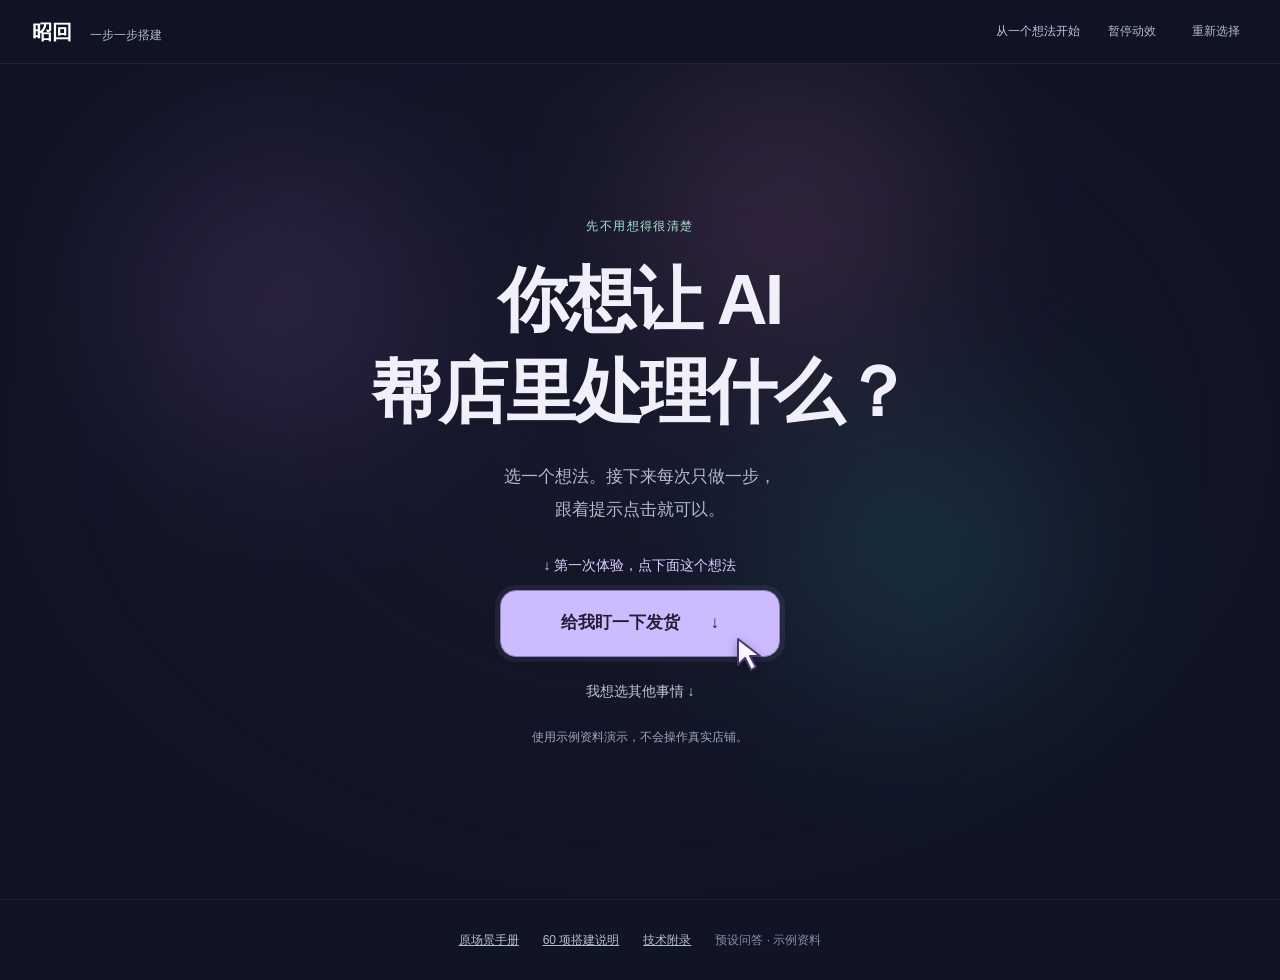
==== commit 7e678f89: "Enable guided entry only after the scene catalog is ready" ====
--- a/index.html
+++ b/index.html
@@ -1,82 +1 @@
-<!doctype html>
-<html lang="zh-CN"><head><meta charset="utf-8"><meta name="viewport" content="width=device-width,initial-scale=1"><meta name="theme-color" content="#0b0e18"><meta name="referrer" content="strict-origin-when-cross-origin"><title>昭回 · 从一个想法开始搭建</title><meta name="description" content="选择一个模糊的电商需求，跟着示例对话说清楚，观看 AI 怎样连接资料、搭建流程，并通过 60 个独立场景演示理解工作过程。"><link rel="icon" href="data:,"><link rel="stylesheet" href="./journey.css"><link rel="stylesheet" href="./journey-world.css"><script type="module" src="./journey.mjs"></script></head>
-<body id="top"><a href="#experience" class="skip">跳到互动演示</a>
-<header class="masthead"><a href="#top" class="brand"><span class="brand-symbol" aria-hidden="true">昭</span><b>昭回</b><span>想法 · 对话 · 工作</span></a><nav aria-label="页面导航"><a href="#experience">体验搭建</a><a href="#library">60 个场景</a><a href="./guide.html">阅读手册</a></nav><button id="motion-toggle" class="motion-button" type="button" aria-pressed="false">暂停动效</button></header>
-<main>
-<section class="dream" aria-labelledby="dream-title"><div class="aurora aurora-one"></div><div class="aurora aurora-two"></div><div class="aurora aurora-three"></div><div class="starfield" aria-hidden="true"><i style="--x:11%;--y:9%;--d:0s;--s:1px"></i><i style="--x:48%;--y:70%;--d:1s;--s:2px"></i><i style="--x:85%;--y:31%;--d:2s;--s:3px"></i><i style="--x:22%;--y:92%;--d:3s;--s:1px"></i><i style="--x:59%;--y:53%;--d:4s;--s:2px"></i><i style="--x:96%;--y:14%;--d:5s;--s:3px"></i><i style="--x:33%;--y:75%;--d:6s;--s:1px"></i><i style="--x:70%;--y:36%;--d:0s;--s:2px"></i><i style="--x:7%;--y:97%;--d:1s;--s:3px"></i><i style="--x:44%;--y:58%;--d:2s;--s:1px"></i><i style="--x:81%;--y:19%;--d:3s;--s:2px"></i><i style="--x:18%;--y:80%;--d:4s;--s:3px"></i><i style="--x:55%;--y:41%;--d:5s;--s:1px"></i><i style="--x:92%;--y:2%;--d:6s;--s:2px"></i><i style="--x:29%;--y:63%;--d:0s;--s:3px"></i><i style="--x:66%;--y:24%;--d:1s;--s:1px"></i><i style="--x:3%;--y:85%;--d:2s;--s:2px"></i><i style="--x:40%;--y:46%;--d:3s;--s:3px"></i><i style="--x:77%;--y:7%;--d:4s;--s:1px"></i><i style="--x:14%;--y:68%;--d:5s;--s:2px"></i><i style="--x:51%;--y:29%;--d:6s;--s:3px"></i><i style="--x:88%;--y:90%;--d:0s;--s:1px"></i><i style="--x:25%;--y:51%;--d:1s;--s:2px"></i><i style="--x:62%;--y:12%;--d:2s;--s:3px"></i><i style="--x:99%;--y:73%;--d:3s;--s:1px"></i><i style="--x:36%;--y:34%;--d:4s;--s:2px"></i><i style="--x:73%;--y:95%;--d:5s;--s:3px"></i><i style="--x:10%;--y:56%;--d:6s;--s:1px"></i><i style="--x:47%;--y:17%;--d:0s;--s:2px"></i><i style="--x:84%;--y:78%;--d:1s;--s:3px"></i><i style="--x:21%;--y:39%;--d:2s;--s:1px"></i><i style="--x:58%;--y:0%;--d:3s;--s:2px"></i><i style="--x:95%;--y:61%;--d:4s;--s:3px"></i><i style="--x:32%;--y:22%;--d:5s;--s:1px"></i><i style="--x:69%;--y:83%;--d:6s;--s:2px"></i><i style="--x:6%;--y:44%;--d:0s;--s:3px"></i><i style="--x:43%;--y:5%;--d:1s;--s:1px"></i><i style="--x:80%;--y:66%;--d:2s;--s:2px"></i><i style="--x:17%;--y:27%;--d:3s;--s:3px"></i><i style="--x:54%;--y:88%;--d:4s;--s:1px"></i><i style="--x:91%;--y:49%;--d:5s;--s:2px"></i><i style="--x:28%;--y:10%;--d:6s;--s:3px"></i><i style="--x:65%;--y:71%;--d:0s;--s:1px"></i><i style="--x:2%;--y:32%;--d:1s;--s:2px"></i><i style="--x:39%;--y:93%;--d:2s;--s:3px"></i><i style="--x:76%;--y:54%;--d:3s;--s:1px"></i><i style="--x:13%;--y:15%;--d:4s;--s:2px"></i><i style="--x:50%;--y:76%;--d:5s;--s:3px"></i></div><div class="idea-space" aria-label="选择一个接近你的想法"><div class="idea-lane lane-0" style="--lane:0"><div class="idea-track"><button type="button" class="idea-chip" data-pick="1" style="--tone:1"><span class="idea-spark" aria-hidden="true">✦</span>店里事情太多了<span class="idea-arrow" aria-hidden="true">↗</span></button><button type="button" class="idea-chip" data-pick="2" style="--tone:2"><span class="idea-spark" aria-hidden="true">✦</span>最近好像没人问这款了<span class="idea-arrow" aria-hidden="true">↗</span></button><button type="button" class="idea-chip" data-pick="3" style="--tone:3"><span class="idea-spark" aria-hidden="true">✦</span>今天怎么全是零<span class="idea-arrow" aria-hidden="true">↗</span></button><button type="button" class="idea-chip" data-pick="4" style="--tone:0"><span class="idea-spark" aria-hidden="true">✦</span>活动快到了总觉得缺东西<span class="idea-arrow" aria-hidden="true">↗</span></button><button type="button" class="idea-chip" data-pick="5" style="--tone:1"><span class="idea-spark" aria-hidden="true">✦</span>换班以后又要从头问<span class="idea-arrow" aria-hidden="true">↗</span></button><button type="button" class="idea-chip" data-pick="6" style="--tone:2"><span class="idea-spark" aria-hidden="true">✦</span>上周说要改的又没下文<span class="idea-arrow" aria-hidden="true">↗</span></button><button type="button" class="idea-chip" data-pick="7" style="--tone:3"><span class="idea-spark" aria-hidden="true">✦</span>新品资料好像不太全<span class="idea-arrow" aria-hidden="true">↗</span></button><button type="button" class="idea-chip" data-pick="8" style="--tone:0"><span class="idea-spark" aria-hidden="true">✦</span>几家店说的好像不一样<span class="idea-arrow" aria-hidden="true">↗</span></button><button type="button" class="idea-chip" data-pick="9" style="--tone:1"><span class="idea-spark" aria-hidden="true">✦</span>黑色大号到底是哪件<span class="idea-arrow" aria-hidden="true">↗</span></button><button type="button" class="idea-chip" data-pick="10" style="--tone:2"><span class="idea-spark" aria-hidden="true">✦</span>换包装后总有人认错货<span class="idea-arrow" aria-hidden="true">↗</span></button><span class="idea-chip decorative" aria-hidden="true" style="--tone:1"><span class="idea-spark">✦</span>店里事情太多了</span><span class="idea-chip decorative" aria-hidden="true" style="--tone:2"><span class="idea-spark">✦</span>最近好像没人问这款了</span><span class="idea-chip decorative" aria-hidden="true" style="--tone:3"><span class="idea-spark">✦</span>今天怎么全是零</span><span class="idea-chip decorative" aria-hidden="true" style="--tone:0"><span class="idea-spark">✦</span>活动快到了总觉得缺东西</span><span class="idea-chip decorative" aria-hidden="true" style="--tone:1"><span class="idea-spark">✦</span>换班以后又要从头问</span><span class="idea-chip decorative" aria-hidden="true" style="--tone:2"><span class="idea-spark">✦</span>上周说要改的又没下文</span><span class="idea-chip decorative" aria-hidden="true" style="--tone:3"><span class="idea-spark">✦</span>新品资料好像不太全</span><span class="idea-chip decorative" aria-hidden="true" style="--tone:0"><span class="idea-spark">✦</span>几家店说的好像不一样</span><span class="idea-chip decorative" aria-hidden="true" style="--tone:1"><span class="idea-spark">✦</span>黑色大号到底是哪件</span><span class="idea-chip decorative" aria-hidden="true" style="--tone:2"><span class="idea-spark">✦</span>换包装后总有人认错货</span></div></div>
-<div class="idea-lane lane-1" style="--lane:1"><div class="idea-track"><button type="button" class="idea-chip" data-pick="11" style="--tone:3"><span class="idea-spark" aria-hidden="true">✦</span>尺码问题问个没完<span class="idea-arrow" aria-hidden="true">↗</span></button><button type="button" class="idea-chip" data-pick="12" style="--tone:0"><span class="idea-spark" aria-hidden="true">✦</span>发完商品还得查一遍<span class="idea-arrow" aria-hidden="true">↗</span></button><button type="button" class="idea-chip" data-pick="13" style="--tone:1"><span class="idea-spark" aria-hidden="true">✦</span>笔记有人收藏却没人买<span class="idea-arrow" aria-hidden="true">↗</span></button><button type="button" class="idea-chip" data-pick="14" style="--tone:2"><span class="idea-spark" aria-hidden="true">✦</span>每天都不知道发什么<span class="idea-arrow" aria-hidden="true">↗</span></button><button type="button" class="idea-chip" data-pick="15" style="--tone:3"><span class="idea-spark" aria-hidden="true">✦</span>一款商品到处都要写文案<span class="idea-arrow" aria-hidden="true">↗</span></button><button type="button" class="idea-chip" data-pick="16" style="--tone:0"><span class="idea-spark" aria-hidden="true">✦</span>开播前总怕说错<span class="idea-arrow" aria-hidden="true">↗</span></button><button type="button" class="idea-chip" data-pick="17" style="--tone:1"><span class="idea-spark" aria-hidden="true">✦</span>直播里是不是承诺多了<span class="idea-arrow" aria-hidden="true">↗</span></button><button type="button" class="idea-chip" data-pick="18" style="--tone:2"><span class="idea-spark" aria-hidden="true">✦</span>一场直播完了也不知道改哪<span class="idea-arrow" aria-hidden="true">↗</span></button><button type="button" class="idea-chip" data-pick="19" style="--tone:3"><span class="idea-spark" aria-hidden="true">✦</span>赠品到底怎么送老说不清<span class="idea-arrow" aria-hidden="true">↗</span></button><button type="button" class="idea-chip" data-pick="20" style="--tone:0"><span class="idea-spark" aria-hidden="true">✦</span>报名活动怎么这么多材料<span class="idea-arrow" aria-hidden="true">↗</span></button><span class="idea-chip decorative" aria-hidden="true" style="--tone:3"><span class="idea-spark">✦</span>尺码问题问个没完</span><span class="idea-chip decorative" aria-hidden="true" style="--tone:0"><span class="idea-spark">✦</span>发完商品还得查一遍</span><span class="idea-chip decorative" aria-hidden="true" style="--tone:1"><span class="idea-spark">✦</span>笔记有人收藏却没人买</span><span class="idea-chip decorative" aria-hidden="true" style="--tone:2"><span class="idea-spark">✦</span>每天都不知道发什么</span><span class="idea-chip decorative" aria-hidden="true" style="--tone:3"><span class="idea-spark">✦</span>一款商品到处都要写文案</span><span class="idea-chip decorative" aria-hidden="true" style="--tone:0"><span class="idea-spark">✦</span>开播前总怕说错</span><span class="idea-chip decorative" aria-hidden="true" style="--tone:1"><span class="idea-spark">✦</span>直播里是不是承诺多了</span><span class="idea-chip decorative" aria-hidden="true" style="--tone:2"><span class="idea-spark">✦</span>一场直播完了也不知道改哪</span><span class="idea-chip decorative" aria-hidden="true" style="--tone:3"><span class="idea-spark">✦</span>赠品到底怎么送老说不清</span><span class="idea-chip decorative" aria-hidden="true" style="--tone:0"><span class="idea-spark">✦</span>报名活动怎么这么多材料</span></div></div>
-<div class="idea-lane lane-2" style="--lane:2"><div class="idea-track"><button type="button" class="idea-chip" data-pick="21" style="--tone:1"><span class="idea-spark" aria-hidden="true">✦</span>节日前怕礼盒来不及<span class="idea-arrow" aria-hidden="true">↗</span></button><button type="button" class="idea-chip" data-pick="22" style="--tone:2"><span class="idea-spark" aria-hidden="true">✦</span>大促忙起来什么都顾不上<span class="idea-arrow" aria-hidden="true">↗</span></button><button type="button" class="idea-chip" data-pick="23" style="--tone:3"><span class="idea-spark" aria-hidden="true">✦</span>活动结束了总忘撤旧文案<span class="idea-arrow" aria-hidden="true">↗</span></button><button type="button" class="idea-chip" data-pick="24" style="--tone:0"><span class="idea-spark" aria-hidden="true">✦</span>想优化这款但不知道改哪<span class="idea-arrow" aria-hidden="true">↗</span></button><button type="button" class="idea-chip" data-pick="25" style="--tone:1"><span class="idea-spark" aria-hidden="true">✦</span>早上咨询太多看不完<span class="idea-arrow" aria-hidden="true">↗</span></button><button type="button" class="idea-chip" data-pick="26" style="--tone:2"><span class="idea-spark" aria-hidden="true">✦</span>这些问题每天都要答<span class="idea-arrow" aria-hidden="true">↗</span></button><button type="button" class="idea-chip" data-pick="27" style="--tone:3"><span class="idea-spark" aria-hidden="true">✦</span>刚写的回复又不适用了<span class="idea-arrow" aria-hidden="true">↗</span></button><button type="button" class="idea-chip" data-pick="28" style="--tone:0"><span class="idea-spark" aria-hidden="true">✦</span>又因为缺资料转给我<span class="idea-arrow" aria-hidden="true">↗</span></button><button type="button" class="idea-chip" data-pick="29" style="--tone:1"><span class="idea-spark" aria-hidden="true">✦</span>总忘记答应客户的事<span class="idea-arrow" aria-hidden="true">↗</span></button><button type="button" class="idea-chip" data-pick="30" style="--tone:2"><span class="idea-spark" aria-hidden="true">✦</span>我总在改同一句回复<span class="idea-arrow" aria-hidden="true">↗</span></button><span class="idea-chip decorative" aria-hidden="true" style="--tone:1"><span class="idea-spark">✦</span>节日前怕礼盒来不及</span><span class="idea-chip decorative" aria-hidden="true" style="--tone:2"><span class="idea-spark">✦</span>大促忙起来什么都顾不上</span><span class="idea-chip decorative" aria-hidden="true" style="--tone:3"><span class="idea-spark">✦</span>活动结束了总忘撤旧文案</span><span class="idea-chip decorative" aria-hidden="true" style="--tone:0"><span class="idea-spark">✦</span>想优化这款但不知道改哪</span><span class="idea-chip decorative" aria-hidden="true" style="--tone:1"><span class="idea-spark">✦</span>早上咨询太多看不完</span><span class="idea-chip decorative" aria-hidden="true" style="--tone:2"><span class="idea-spark">✦</span>这些问题每天都要答</span><span class="idea-chip decorative" aria-hidden="true" style="--tone:3"><span class="idea-spark">✦</span>刚写的回复又不适用了</span><span class="idea-chip decorative" aria-hidden="true" style="--tone:0"><span class="idea-spark">✦</span>又因为缺资料转给我</span><span class="idea-chip decorative" aria-hidden="true" style="--tone:1"><span class="idea-spark">✦</span>总忘记答应客户的事</span><span class="idea-chip decorative" aria-hidden="true" style="--tone:2"><span class="idea-spark">✦</span>我总在改同一句回复</span></div></div>
-<div class="idea-lane lane-3" style="--lane:3"><div class="idea-track"><button type="button" class="idea-chip" data-pick="31" style="--tone:3"><span class="idea-spark" aria-hidden="true">✦</span>给我盯一下发货<span class="idea-arrow" aria-hidden="true">↗</span></button><button type="button" class="idea-chip" data-pick="32" style="--tone:0"><span class="idea-spark" aria-hidden="true">✦</span>怎么有单号还没动静<span class="idea-arrow" aria-hidden="true">↗</span></button><button type="button" class="idea-chip" data-pick="33" style="--tone:1"><span class="idea-spark" aria-hidden="true">✦</span>客户说少了一件<span class="idea-arrow" aria-hidden="true">↗</span></button><button type="button" class="idea-chip" data-pick="34" style="--tone:2"><span class="idea-spark" aria-hidden="true">✦</span>客户要改地址怎么办<span class="idea-arrow" aria-hidden="true">↗</span></button><button type="button" class="idea-chip" data-pick="35" style="--tone:3"><span class="idea-spark" aria-hidden="true">✦</span>假期快递又变了<span class="idea-arrow" aria-hidden="true">↗</span></button><button type="button" class="idea-chip" data-pick="36" style="--tone:0"><span class="idea-spark" aria-hidden="true">✦</span>同一单天天催也没结果<span class="idea-arrow" aria-hidden="true">↗</span></button><button type="button" class="idea-chip" data-pick="37" style="--tone:1"><span class="idea-spark" aria-hidden="true">✦</span>有库存怎么还总缺码<span class="idea-arrow" aria-hidden="true">↗</span></button><button type="button" class="idea-chip" data-pick="38" style="--tone:2"><span class="idea-spark" aria-hidden="true">✦</span>主件够为什么套装不够<span class="idea-arrow" aria-hidden="true">↗</span></button><button type="button" class="idea-chip" data-pick="39" style="--tone:3"><span class="idea-spark" aria-hidden="true">✦</span>几家店库存对不上<span class="idea-arrow" aria-hidden="true">↗</span></button><button type="button" class="idea-chip" data-pick="40" style="--tone:0"><span class="idea-spark" aria-hidden="true">✦</span>供应商又说要晚两天<span class="idea-arrow" aria-hidden="true">↗</span></button><span class="idea-chip decorative" aria-hidden="true" style="--tone:3"><span class="idea-spark">✦</span>给我盯一下发货</span><span class="idea-chip decorative" aria-hidden="true" style="--tone:0"><span class="idea-spark">✦</span>怎么有单号还没动静</span><span class="idea-chip decorative" aria-hidden="true" style="--tone:1"><span class="idea-spark">✦</span>客户说少了一件</span><span class="idea-chip decorative" aria-hidden="true" style="--tone:2"><span class="idea-spark">✦</span>客户要改地址怎么办</span><span class="idea-chip decorative" aria-hidden="true" style="--tone:3"><span class="idea-spark">✦</span>假期快递又变了</span><span class="idea-chip decorative" aria-hidden="true" style="--tone:0"><span class="idea-spark">✦</span>同一单天天催也没结果</span><span class="idea-chip decorative" aria-hidden="true" style="--tone:1"><span class="idea-spark">✦</span>有库存怎么还总缺码</span><span class="idea-chip decorative" aria-hidden="true" style="--tone:2"><span class="idea-spark">✦</span>主件够为什么套装不够</span><span class="idea-chip decorative" aria-hidden="true" style="--tone:3"><span class="idea-spark">✦</span>几家店库存对不上</span><span class="idea-chip decorative" aria-hidden="true" style="--tone:0"><span class="idea-spark">✦</span>供应商又说要晚两天</span></div></div>
-<div class="idea-lane lane-4" style="--lane:4"><div class="idea-track"><button type="button" class="idea-chip" data-pick="41" style="--tone:1"><span class="idea-spark" aria-hidden="true">✦</span>来货跟样品不一样<span class="idea-arrow" aria-hidden="true">↗</span></button><button type="button" class="idea-chip" data-pick="42" style="--tone:2"><span class="idea-spark" aria-hidden="true">✦</span>这批货会不会又变了<span class="idea-arrow" aria-hidden="true">↗</span></button><button type="button" class="idea-chip" data-pick="43" style="--tone:3"><span class="idea-spark" aria-hidden="true">✦</span>退回来了怎么还没处理<span class="idea-arrow" aria-hidden="true">↗</span></button><button type="button" class="idea-chip" data-pick="44" style="--tone:0"><span class="idea-spark" aria-hidden="true">✦</span>换货退了却没换出去<span class="idea-arrow" aria-hidden="true">↗</span></button><button type="button" class="idea-chip" data-pick="45" style="--tone:1"><span class="idea-spark" aria-hidden="true">✦</span>安装维修没人接着跟<span class="idea-arrow" aria-hidden="true">↗</span></button><button type="button" class="idea-chip" data-pick="46" style="--tone:2"><span class="idea-spark" aria-hidden="true">✦</span>差评总在说同一个问题<span class="idea-arrow" aria-hidden="true">↗</span></button><button type="button" class="idea-chip" data-pick="47" style="--tone:3"><span class="idea-spark" aria-hidden="true">✦</span>老是破损难道只能道歉<span class="idea-arrow" aria-hidden="true">↗</span></button><button type="button" class="idea-chip" data-pick="48" style="--tone:0"><span class="idea-spark" aria-hidden="true">✦</span>平台要举证我都找不到<span class="idea-arrow" aria-hidden="true">↗</span></button><button type="button" class="idea-chip" data-pick="49" style="--tone:1"><span class="idea-spark" aria-hidden="true">✦</span>老客户能不能少打扰又照顾到<span class="idea-arrow" aria-hidden="true">↗</span></button><button type="button" class="idea-chip" data-pick="50" style="--tone:2"><span class="idea-spark" aria-hidden="true">✦</span>客户在投诉却收到促销<span class="idea-arrow" aria-hidden="true">↗</span></button><span class="idea-chip decorative" aria-hidden="true" style="--tone:1"><span class="idea-spark">✦</span>来货跟样品不一样</span><span class="idea-chip decorative" aria-hidden="true" style="--tone:2"><span class="idea-spark">✦</span>这批货会不会又变了</span><span class="idea-chip decorative" aria-hidden="true" style="--tone:3"><span class="idea-spark">✦</span>退回来了怎么还没处理</span><span class="idea-chip decorative" aria-hidden="true" style="--tone:0"><span class="idea-spark">✦</span>换货退了却没换出去</span><span class="idea-chip decorative" aria-hidden="true" style="--tone:1"><span class="idea-spark">✦</span>安装维修没人接着跟</span><span class="idea-chip decorative" aria-hidden="true" style="--tone:2"><span class="idea-spark">✦</span>差评总在说同一个问题</span><span class="idea-chip decorative" aria-hidden="true" style="--tone:3"><span class="idea-spark">✦</span>老是破损难道只能道歉</span><span class="idea-chip decorative" aria-hidden="true" style="--tone:0"><span class="idea-spark">✦</span>平台要举证我都找不到</span><span class="idea-chip decorative" aria-hidden="true" style="--tone:1"><span class="idea-spark">✦</span>老客户能不能少打扰又照顾到</span><span class="idea-chip decorative" aria-hidden="true" style="--tone:2"><span class="idea-spark">✦</span>客户在投诉却收到促销</span></div></div>
-<div class="idea-lane lane-5" style="--lane:5"><div class="idea-track"><button type="button" class="idea-chip" data-pick="51" style="--tone:3"><span class="idea-spark" aria-hidden="true">✦</span>几个人都在联系同一客户<span class="idea-arrow" aria-hidden="true">↗</span></button><button type="button" class="idea-chip" data-pick="52" style="--tone:0"><span class="idea-spark" aria-hidden="true">✦</span>退订了怎么还在名单里<span class="idea-arrow" aria-hidden="true">↗</span></button><button type="button" class="idea-chip" data-pick="53" style="--tone:1"><span class="idea-spark" aria-hidden="true">✦</span>给达人寄完样就没消息<span class="idea-arrow" aria-hidden="true">↗</span></button><button type="button" class="idea-chip" data-pick="54" style="--tone:2"><span class="idea-spark" aria-hidden="true">✦</span>事情转来转去没人负责<span class="idea-arrow" aria-hidden="true">↗</span></button><button type="button" class="idea-chip" data-pick="55" style="--tone:3"><span class="idea-spark" aria-hidden="true">✦</span>每天有日报可还是昨天的<span class="idea-arrow" aria-hidden="true">↗</span></button><button type="button" class="idea-chip" data-pick="56" style="--tone:0"><span class="idea-spark" aria-hidden="true">✦</span>提醒太多都不想看了<span class="idea-arrow" aria-hidden="true">↗</span></button><button type="button" class="idea-chip" data-pick="57" style="--tone:1"><span class="idea-spark" aria-hidden="true">✦</span>表格变一下结果就不对了<span class="idea-arrow" aria-hidden="true">↗</span></button><button type="button" class="idea-chip" data-pick="58" style="--tone:2"><span class="idea-spark" aria-hidden="true">✦</span>新回复看着好可还是答错<span class="idea-arrow" aria-hidden="true">↗</span></button><button type="button" class="idea-chip" data-pick="59" style="--tone:3"><span class="idea-spark" aria-hidden="true">✦</span>这家店好用能不能搬过去<span class="idea-arrow" aria-hidden="true">↗</span></button><button type="button" class="idea-chip" data-pick="60" style="--tone:0"><span class="idea-spark" aria-hidden="true">✦</span>搭了这么多到底有啥用<span class="idea-arrow" aria-hidden="true">↗</span></button><span class="idea-chip decorative" aria-hidden="true" style="--tone:3"><span class="idea-spark">✦</span>几个人都在联系同一客户</span><span class="idea-chip decorative" aria-hidden="true" style="--tone:0"><span class="idea-spark">✦</span>退订了怎么还在名单里</span><span class="idea-chip decorative" aria-hidden="true" style="--tone:1"><span class="idea-spark">✦</span>给达人寄完样就没消息</span><span class="idea-chip decorative" aria-hidden="true" style="--tone:2"><span class="idea-spark">✦</span>事情转来转去没人负责</span><span class="idea-chip decorative" aria-hidden="true" style="--tone:3"><span class="idea-spark">✦</span>每天有日报可还是昨天的</span><span class="idea-chip decorative" aria-hidden="true" style="--tone:0"><span class="idea-spark">✦</span>提醒太多都不想看了</span><span class="idea-chip decorative" aria-hidden="true" style="--tone:1"><span class="idea-spark">✦</span>表格变一下结果就不对了</span><span class="idea-chip decorative" aria-hidden="true" style="--tone:2"><span class="idea-spark">✦</span>新回复看着好可还是答错</span><span class="idea-chip decorative" aria-hidden="true" style="--tone:3"><span class="idea-spark">✦</span>这家店好用能不能搬过去</span><span class="idea-chip decorative" aria-hidden="true" style="--tone:0"><span class="idea-spark">✦</span>搭了这么多到底有啥用</span></div></div></div><div class="dream-copy"><p class="eyebrow">从一句还没说清楚的话开始</p><h1 id="dream-title">你想让 AI<br><em>帮店里处理什么？</em></h1><p>选一句接近你的想法，跟着问答一步步确认，<br>再看看这项工作是怎样搭起来、怎样继续处理的。</p><button type="button" class="button glow" data-pick="31">从“给我盯一下发货”开始 <span>↗</span></button></div><div class="dream-bottom"><span>漂浮的是 60 个不同想法，每一句都可以选择。</span><a href="#library">按工作分类查找 ↓</a></div></section>
-<section class="intro shell"><p class="small-label">这是一份可以操作的流程说明</p><h2>接入资料、确认要求和安排工作，<br>都放在同一次沟通里。</h2><p>不必先学会画流程图。先说明希望解决什么，昭回再询问范围、带你连接资料，准备处理步骤，并让你检查一次结果。</p><div class="journey-outline"><span><b>01</b>选择想法</span><i>→</i><span><b>02</b>说清要求</span><i>→</i><span><b>03</b>连接并搭建</span><i>→</i><span><b>04</b>观看运行</span></div><p class="demo-caption">以下是预设对话和示例资料的互动演示，不会登录真实账号或操作店铺。</p></section>
-<section class="experience shell" id="experience"><div class="section-heading"><div><p class="small-label">亲自走一遍搭建过程</p><h2 id="current-title">选择一个想法开始</h2><p id="current-subtitle">可以点击上方漂浮的想法，也可以从下面的 60 个场景选择。</p></div><div class="section-actions"><button id="choose-another" class="button subtle" type="button">换一个场景</button><button id="load-example" class="button subtle" type="button" disabled>载入示例回答</button></div></div>
-<div id="empty-experience" class="empty-experience"><div class="empty-orbit"><span>想法</span><b>昭回</b><span>具体工作</span></div><p>例如“回复太多了”，可能是想整理未答咨询，也可能是想减少重复回答。先从一个具体问题聊起。</p><button class="button primary" type="button" data-pick="26">试试客服回复场景 →</button></div>
-<div id="journey-app" hidden data-phase="clarify" data-step="0"><div class="app-bar"><div class="chapter-tabs" aria-label="搭建阶段"><span data-phase-label="0">01 聊清需求</span><span data-phase-label="1">02 接好资料</span><span data-phase-label="2">03 搭建流程</span><span data-phase-label="3">04 看它工作</span></div><span class="demo-chip">互动演示</span></div>
-<div class="journey-grid"><aside class="conversation"><div class="conversation-heading"><span class="assistant-mark" aria-hidden="true">昭</span><div><b id="conversation-title">先把想法说清楚</b><p id="conversation-subtitle">你的选择会改变后面的安排。</p></div></div><div id="chat-history" class="chat-history" role="log" aria-label="示例对话"></div><div id="question-area" class="question-area"></div><div id="build-left" hidden><p class="small-label">正在准备这项工作</p><ol id="build-list" class="build-list"></ol><div class="button-row"><button id="build-toggle" type="button" class="button">暂停搭建演示</button><button id="build-next" type="button" class="button">下一步</button></div></div><div id="run-left" hidden><p class="small-label">这次按这些要求处理</p><div id="run-brief"></div><div class="button-row"><button id="edit-requirements" class="button subtle" type="button">返回修改要求</button><button id="save-plan" class="button subtle" type="button">保存搭建说明</button></div><p class="quiet-note">修改要求后会重新准备流程，不会继续使用旧安排。</p></div><div class="conversation-foot"><span>示例问答，可随时重选</span><button id="back-answer" type="button" class="text-button" disabled>上一步</button></div></aside>
-<div class="visual-column"><div id="planning-view"><div class="planning-heading"><span class="small-label">你的工作安排会逐渐清楚</span><span id="answers-progress">0 / 6</span></div><div class="intent-card"><span>最初的想法</span><h3 id="intent-thought"></h3><div id="intent-choices"></div></div><div id="connection-preview" class="connection-preview" hidden><div class="connection-nodes"><div><span class="connection-icon">店</span><b id="connection-origin">店铺或工作资料</b></div><span class="connection-stream"><i></i><i></i><i></i></span><div><span class="connection-icon">昭</span><b>本次工作</b></div></div><ol id="connection-preview-steps"></ol><p class="quiet-note">需要登录时在对应后台确认。演示只显示步骤，不收集密码。</p></div><div id="flow-sketch" class="flow-sketch" aria-label="根据回答逐步形成的工作步骤"></div><div id="plan-status" class="plan-status" aria-live="polite">先确认你最想关注什么。</div><button id="start-run-view" class="button primary full" type="button" hidden>流程准备好了，看看它怎样工作 →</button></div>
-<div id="runtime-view" hidden><div class="runtime-top"><div class="trigger-card" id="trigger-card"><span id="trigger-symbol" class="trigger-symbol">◷</span><div><span class="small-label">这次怎样开始</span><h3 id="trigger-title"></h3><p id="trigger-context"></p></div></div><button id="trigger-run" class="button primary" type="button">触发这次演示</button></div><div id="world-host"></div><div class="playback"><button id="play-toggle" class="button compact" type="button" disabled>暂停</button><button id="run-next" class="button compact" type="button" disabled>下一步</button><button id="replay-run" class="button compact" type="button" disabled>重播</button><label>速度 <select id="play-speed" aria-label="演示速度"><option value="1">1 倍</option><option value="2">2 倍</option></select></label><label class="variant-label">试试另一种情况 <select id="run-variant" aria-label="选择运行情况"><option value="normal">正常示例</option><option value="issue">遇到资料问题</option><option value="duplicate" disabled>同一份输入又来了</option></select></label></div><div class="runtime-caption" aria-live="polite"><span id="frame-number">等待开始</span><div><h3 id="frame-title">先触发一份示例输入。</h3><p id="frame-description">可以逐步观看，也可以暂停后用下一步检查每个动作。</p></div></div><div id="runtime-rail" class="runtime-rail" aria-label="这次工作进度"></div><div id="issue-resolution" class="issue-resolution" hidden><h4>先把这份资料确认清楚</h4><p id="issue-description"></p><div class="button-row"><button id="resolve-example" class="button" type="button">演示确认资料后继续</button><button id="return-to-source" class="button subtle" type="button">返回资料安排</button></div></div><div id="result-panel" class="result-panel" hidden><div class="result-heading"><span class="result-seal">✓</span><div><span class="small-label">本次示例整理出的结果</span><h3 id="result-title"></h3></div><span id="result-count"></span></div><div id="result-records"></div><p id="result-detail"></p><div class="feedback-controls" role="group" aria-label="对本次结果给出反馈"><button type="button" data-feedback="useful">这样有帮助</button><button type="button" data-feedback="noise">下次少些重复</button><button type="button" data-feedback="wrong">资料还需要核实</button></div><div id="feedback-proposal" hidden><p class="small-label">下一次可以怎样调整</p><p id="proposal-text"></p><button id="apply-proposal" class="button subtle" type="button">按这个调整再演示一次</button><p class="quiet-note">这里只改变演示安排。正式规则修改仍由你确认。</p></div></div></div>
-</div></div></div>
-<div id="how-build" class="how-build" hidden><div class="section-heading"><div><p class="small-label">对应到昭回平台</p><h2>这项工作实际怎样搭建？</h2><p>每一步都说明需要你确认什么、昭回负责什么，以及完成后应该看到什么。</p></div><a class="text-link" href="./journey-handbook.md" download>保存 60 项搭建说明 ↗</a></div><div id="setup-cards" class="setup-cards"></div><details class="behind-scenes"><summary>它为什么能继续跟进，而不必每次从头解释？</summary><div id="working-principle"></div><p>本页的可视画布用于说明工作顺序，并不要求你在现有应用里手动画出同一张图。平台会使用已有聊天、接入、工作文件和任务功能组织这些步骤。</p></details></div></section>
-<section class="library shell" id="library"><div class="section-heading"><div><p class="small-label">还可以从这些想法开始</p><h2>60 个需求，分别走一遍。</h2><p>每项有自己的追问、示例资料、工作动画和搭建说明。选择之后可以按你的要求修改回答。</p></div></div><form id="idea-search-form" class="search-bar"><label class="search-input"><span class="sr-only">描述你的想法或搜索场景</span><input id="idea-search" type="search" placeholder="例如：客户总催、东西对不上、不知道发什么……" autocomplete="off"></label><button class="button" type="submit">查找接近的场景</button></form><div id="category-filters" class="category-filters" role="group" aria-label="按日常工作分类"><button type="button" data-category="all" class="category active" aria-pressed="true">全部 <span>60</span></button><button type="button" data-category="store" class="category" aria-pressed="false">看店与安排</button><button type="button" data-category="product" class="category" aria-pressed="false">商品与上新</button><button type="button" data-category="content" class="category" aria-pressed="false">内容与直播</button><button type="button" data-category="campaign" class="category" aria-pressed="false">促销与季节</button><button type="button" data-category="service" class="category" aria-pressed="false">客服与承诺</button><button type="button" data-category="delivery" class="category" aria-pressed="false">订单与物流</button><button type="button" data-category="supply" class="category" aria-pressed="false">库存与供应</button><button type="button" data-category="aftersales" class="category" aria-pressed="false">售后与品质</button><button type="button" data-category="relationships" class="category" aria-pressed="false">会员与团队协作</button><button type="button" data-category="iteration" class="category" aria-pressed="false">检查与改进</button></div><div class="library-meta"><span id="library-count" aria-live="polite">60 个场景</span><button class="text-button" id="reset-search" type="button">清除筛选</button></div><div id="journey-library" class="library-grid"><article class="library-card" data-id="1" data-category="store"><div class="library-art motif-store" aria-hidden="true"><span class="mini-item"></span><span class="mini-item"></span><span class="mini-item"></span><i></i></div><div class="library-info"><span class="library-number">01 / 看店与安排</span><h3>店里事情太多了</h3><p>多家店的每日待办清单</p><a href="./guide.html#scene-01" data-pick="1">从这个想法开始 <span aria-hidden="true">↗</span></a></div></article>
-<article class="library-card" data-id="2" data-category="store"><div class="library-art motif-store" aria-hidden="true"><span class="mini-item"></span><span class="mini-item"></span><span class="mini-item"></span><i></i></div><div class="library-info"><span class="library-number">02 / 看店与安排</span><h3>最近好像没人问这款了</h3><p>商品咨询减少的原因排查</p><a href="./guide.html#scene-02" data-pick="2">从这个想法开始 <span aria-hidden="true">↗</span></a></div></article>
-<article class="library-card" data-id="3" data-category="store"><div class="library-art motif-store" aria-hidden="true"><span class="mini-item"></span><span class="mini-item"></span><span class="mini-item"></span><i></i></div><div class="library-info"><span class="library-number">03 / 看店与安排</span><h3>今天怎么全是零</h3><p>店铺数据突然变成零</p><a href="./guide.html#scene-03" data-pick="3">从这个想法开始 <span aria-hidden="true">↗</span></a></div></article>
-<article class="library-card" data-id="4" data-category="store"><div class="library-art motif-store" aria-hidden="true"><span class="mini-item"></span><span class="mini-item"></span><span class="mini-item"></span><i></i></div><div class="library-info"><span class="library-number">04 / 看店与安排</span><h3>活动快到了总觉得缺东西</h3><p>上新和活动前的材料检查</p><a href="./guide.html#scene-04" data-pick="4">从这个想法开始 <span aria-hidden="true">↗</span></a></div></article>
-<article class="library-card" data-id="5" data-category="store"><div class="library-art motif-store" aria-hidden="true"><span class="mini-item"></span><span class="mini-item"></span><span class="mini-item"></span><i></i></div><div class="library-info"><span class="library-number">05 / 看店与安排</span><h3>换班以后又要从头问</h3><p>客服换班交接</p><a href="./guide.html#scene-05" data-pick="5">从这个想法开始 <span aria-hidden="true">↗</span></a></div></article>
-<article class="library-card" data-id="6" data-category="store"><div class="library-art motif-store" aria-hidden="true"><span class="mini-item"></span><span class="mini-item"></span><span class="mini-item"></span><i></i></div><div class="library-info"><span class="library-number">06 / 看店与安排</span><h3>上周说要改的又没下文</h3><p>每周改进事项的跟进</p><a href="./guide.html#scene-06" data-pick="6">从这个想法开始 <span aria-hidden="true">↗</span></a></div></article>
-<article class="library-card" data-id="7" data-category="product"><div class="library-art motif-product" aria-hidden="true"><span class="mini-item"></span><span class="mini-item"></span><span class="mini-item"></span><i></i></div><div class="library-info"><span class="library-number">07 / 商品与上新</span><h3>新品资料好像不太全</h3><p>新品资料检查</p><a href="./guide.html#scene-07" data-pick="7">从这个想法开始 <span aria-hidden="true">↗</span></a></div></article>
-<article class="library-card" data-id="8" data-category="product"><div class="library-art motif-product" aria-hidden="true"><span class="mini-item"></span><span class="mini-item"></span><span class="mini-item"></span><i></i></div><div class="library-info"><span class="library-number">08 / 商品与上新</span><h3>几家店说的好像不一样</h3><p>同款商品在不同店铺的说明核对</p><a href="./guide.html#scene-08" data-pick="8">从这个想法开始 <span aria-hidden="true">↗</span></a></div></article>
-<article class="library-card" data-id="9" data-category="product"><div class="library-art motif-product" aria-hidden="true"><span class="mini-item"></span><span class="mini-item"></span><span class="mini-item"></span><i></i></div><div class="library-info"><span class="library-number">09 / 商品与上新</span><h3>黑色大号到底是哪件</h3><p>同名商品和规格的区分</p><a href="./guide.html#scene-09" data-pick="9">从这个想法开始 <span aria-hidden="true">↗</span></a></div></article>
-<article class="library-card" data-id="10" data-category="product"><div class="library-art motif-product" aria-hidden="true"><span class="mini-item"></span><span class="mini-item"></span><span class="mini-item"></span><i></i></div><div class="library-info"><span class="library-number">10 / 商品与上新</span><h3>换包装后总有人认错货</h3><p>换包装后的资料更新</p><a href="./guide.html#scene-10" data-pick="10">从这个想法开始 <span aria-hidden="true">↗</span></a></div></article>
-<article class="library-card" data-id="11" data-category="product"><div class="library-art motif-product" aria-hidden="true"><span class="mini-item"></span><span class="mini-item"></span><span class="mini-item"></span><i></i></div><div class="library-info"><span class="library-number">11 / 商品与上新</span><h3>尺码问题问个没完</h3><p>尺码和适配说明的补充</p><a href="./guide.html#scene-11" data-pick="11">从这个想法开始 <span aria-hidden="true">↗</span></a></div></article>
-<article class="library-card" data-id="12" data-category="product"><div class="library-art motif-product" aria-hidden="true"><span class="mini-item"></span><span class="mini-item"></span><span class="mini-item"></span><i></i></div><div class="library-info"><span class="library-number">12 / 商品与上新</span><h3>发完商品还得查一遍</h3><p>商品发布后的页面核对</p><a href="./guide.html#scene-12" data-pick="12">从这个想法开始 <span aria-hidden="true">↗</span></a></div></article>
-<article class="library-card" data-id="13" data-category="content"><div class="library-art motif-content" aria-hidden="true"><span class="mini-item"></span><span class="mini-item"></span><span class="mini-item"></span><i></i></div><div class="library-info"><span class="library-number">13 / 内容与直播</span><h3>笔记有人收藏却没人买</h3><p>小红书笔记与商品咨询的对照</p><a href="./guide.html#scene-13" data-pick="13">从这个想法开始 <span aria-hidden="true">↗</span></a></div></article>
-<article class="library-card" data-id="14" data-category="content"><div class="library-art motif-content" aria-hidden="true"><span class="mini-item"></span><span class="mini-item"></span><span class="mini-item"></span><i></i></div><div class="library-info"><span class="library-number">14 / 内容与直播</span><h3>每天都不知道发什么</h3><p>根据买家问题整理内容选题</p><a href="./guide.html#scene-14" data-pick="14">从这个想法开始 <span aria-hidden="true">↗</span></a></div></article>
-<article class="library-card" data-id="15" data-category="content"><div class="library-art motif-content" aria-hidden="true"><span class="mini-item"></span><span class="mini-item"></span><span class="mini-item"></span><i></i></div><div class="library-info"><span class="library-number">15 / 内容与直播</span><h3>一款商品到处都要写文案</h3><p>同一商品的多平台文案</p><a href="./guide.html#scene-15" data-pick="15">从这个想法开始 <span aria-hidden="true">↗</span></a></div></article>
-<article class="library-card" data-id="16" data-category="content"><div class="library-art motif-content" aria-hidden="true"><span class="mini-item"></span><span class="mini-item"></span><span class="mini-item"></span><i></i></div><div class="library-info"><span class="library-number">16 / 内容与直播</span><h3>开播前总怕说错</h3><p>开播前的商品和讲稿核对</p><a href="./guide.html#scene-16" data-pick="16">从这个想法开始 <span aria-hidden="true">↗</span></a></div></article>
-<article class="library-card" data-id="17" data-category="content"><div class="library-art motif-content" aria-hidden="true"><span class="mini-item"></span><span class="mini-item"></span><span class="mini-item"></span><i></i></div><div class="library-info"><span class="library-number">17 / 内容与直播</span><h3>直播里是不是承诺多了</h3><p>直播内容中的承诺整理</p><a href="./guide.html#scene-17" data-pick="17">从这个想法开始 <span aria-hidden="true">↗</span></a></div></article>
-<article class="library-card" data-id="18" data-category="content"><div class="library-art motif-content" aria-hidden="true"><span class="mini-item"></span><span class="mini-item"></span><span class="mini-item"></span><i></i></div><div class="library-info"><span class="library-number">18 / 内容与直播</span><h3>一场直播完了也不知道改哪</h3><p>直播结束后的讲解复盘</p><a href="./guide.html#scene-18" data-pick="18">从这个想法开始 <span aria-hidden="true">↗</span></a></div></article>
-<article class="library-card" data-id="19" data-category="campaign"><div class="library-art motif-campaign" aria-hidden="true"><span class="mini-item"></span><span class="mini-item"></span><span class="mini-item"></span><i></i></div><div class="library-info"><span class="library-number">19 / 促销与季节</span><h3>赠品到底怎么送老说不清</h3><p>活动赠品和优惠条件的核对</p><a href="./guide.html#scene-19" data-pick="19">从这个想法开始 <span aria-hidden="true">↗</span></a></div></article>
-<article class="library-card" data-id="20" data-category="campaign"><div class="library-art motif-campaign" aria-hidden="true"><span class="mini-item"></span><span class="mini-item"></span><span class="mini-item"></span><i></i></div><div class="library-info"><span class="library-number">20 / 促销与季节</span><h3>报名活动怎么这么多材料</h3><p>活动报名的材料和时间安排</p><a href="./guide.html#scene-20" data-pick="20">从这个想法开始 <span aria-hidden="true">↗</span></a></div></article>
-<article class="library-card" data-id="21" data-category="campaign"><div class="library-art motif-campaign" aria-hidden="true"><span class="mini-item"></span><span class="mini-item"></span><span class="mini-item"></span><i></i></div><div class="library-info"><span class="library-number">21 / 促销与季节</span><h3>节日前怕礼盒来不及</h3><p>节日礼盒的备货安排</p><a href="./guide.html#scene-21" data-pick="21">从这个想法开始 <span aria-hidden="true">↗</span></a></div></article>
-<article class="library-card" data-id="22" data-category="campaign"><div class="library-art motif-campaign" aria-hidden="true"><span class="mini-item"></span><span class="mini-item"></span><span class="mini-item"></span><i></i></div><div class="library-info"><span class="library-number">22 / 促销与季节</span><h3>大促忙起来什么都顾不上</h3><p>大促期间的定时检查</p><a href="./guide.html#scene-22" data-pick="22">从这个想法开始 <span aria-hidden="true">↗</span></a></div></article>
-<article class="library-card" data-id="23" data-category="campaign"><div class="library-art motif-campaign" aria-hidden="true"><span class="mini-item"></span><span class="mini-item"></span><span class="mini-item"></span><i></i></div><div class="library-info"><span class="library-number">23 / 促销与季节</span><h3>活动结束了总忘撤旧文案</h3><p>活动结束后的资料收尾</p><a href="./guide.html#scene-23" data-pick="23">从这个想法开始 <span aria-hidden="true">↗</span></a></div></article>
-<article class="library-card" data-id="24" data-category="campaign"><div class="library-art motif-campaign" aria-hidden="true"><span class="mini-item"></span><span class="mini-item"></span><span class="mini-item"></span><i></i></div><div class="library-info"><span class="library-number">24 / 促销与季节</span><h3>想优化这款但不知道改哪</h3><p>老商品的内容改进试验</p><a href="./guide.html#scene-24" data-pick="24">从这个想法开始 <span aria-hidden="true">↗</span></a></div></article>
-<article class="library-card" data-id="25" data-category="service"><div class="library-art motif-service" aria-hidden="true"><span class="mini-item"></span><span class="mini-item"></span><span class="mini-item"></span><i></i></div><div class="library-info"><span class="library-number">25 / 客服与承诺</span><h3>早上咨询太多看不完</h3><p>夜间未答咨询的整理</p><a href="./guide.html#scene-25" data-pick="25">从这个想法开始 <span aria-hidden="true">↗</span></a></div></article>
-<article class="library-card" data-id="26" data-category="service"><div class="library-art motif-service" aria-hidden="true"><span class="mini-item"></span><span class="mini-item"></span><span class="mini-item"></span><i></i></div><div class="library-info"><span class="library-number">26 / 客服与承诺</span><h3>这些问题每天都要答</h3><p>常见规格问题的回复草稿</p><a href="./guide.html#scene-26" data-pick="26">从这个想法开始 <span aria-hidden="true">↗</span></a></div></article>
-<article class="library-card" data-id="27" data-category="service"><div class="library-art motif-service" aria-hidden="true"><span class="mini-item"></span><span class="mini-item"></span><span class="mini-item"></span><i></i></div><div class="library-info"><span class="library-number">27 / 客服与承诺</span><h3>刚写的回复又不适用了</h3><p>发送前检查买家是否有新消息</p><a href="./guide.html#scene-27" data-pick="27">从这个想法开始 <span aria-hidden="true">↗</span></a></div></article>
-<article class="library-card" data-id="28" data-category="service"><div class="library-art motif-service" aria-hidden="true"><span class="mini-item"></span><span class="mini-item"></span><span class="mini-item"></span><i></i></div><div class="library-info"><span class="library-number">28 / 客服与承诺</span><h3>又因为缺资料转给我</h3><p>客服缺少资料时的后续跟进</p><a href="./guide.html#scene-28" data-pick="28">从这个想法开始 <span aria-hidden="true">↗</span></a></div></article>
-<article class="library-card" data-id="29" data-category="service"><div class="library-art motif-service" aria-hidden="true"><span class="mini-item"></span><span class="mini-item"></span><span class="mini-item"></span><i></i></div><div class="library-info"><span class="library-number">29 / 客服与承诺</span><h3>总忘记答应客户的事</h3><p>答应买家的事情到期提醒</p><a href="./guide.html#scene-29" data-pick="29">从这个想法开始 <span aria-hidden="true">↗</span></a></div></article>
-<article class="library-card" data-id="30" data-category="service"><div class="library-art motif-service" aria-hidden="true"><span class="mini-item"></span><span class="mini-item"></span><span class="mini-item"></span><i></i></div><div class="library-info"><span class="library-number">30 / 客服与承诺</span><h3>我总在改同一句回复</h3><p>根据人工修改改进回复草稿</p><a href="./guide.html#scene-30" data-pick="30">从这个想法开始 <span aria-hidden="true">↗</span></a></div></article>
-<article class="library-card" data-id="31" data-category="delivery"><div class="library-art motif-delivery" aria-hidden="true"><span class="mini-item"></span><span class="mini-item"></span><span class="mini-item"></span><i></i></div><div class="library-info"><span class="library-number">31 / 订单与物流</span><h3>给我盯一下发货</h3><p>临近发货期限的订单检查</p><a href="./guide.html#scene-31" data-pick="31">从这个想法开始 <span aria-hidden="true">↗</span></a></div></article>
-<article class="library-card" data-id="32" data-category="delivery"><div class="library-art motif-delivery" aria-hidden="true"><span class="mini-item"></span><span class="mini-item"></span><span class="mini-item"></span><i></i></div><div class="library-info"><span class="library-number">32 / 订单与物流</span><h3>怎么有单号还没动静</h3><p>有单号但还没揽收的订单</p><a href="./guide.html#scene-32" data-pick="32">从这个想法开始 <span aria-hidden="true">↗</span></a></div></article>
-<article class="library-card" data-id="33" data-category="delivery"><div class="library-art motif-delivery" aria-hidden="true"><span class="mini-item"></span><span class="mini-item"></span><span class="mini-item"></span><i></i></div><div class="library-info"><span class="library-number">33 / 订单与物流</span><h3>客户说少了一件</h3><p>分包发货后的少件核对</p><a href="./guide.html#scene-33" data-pick="33">从这个想法开始 <span aria-hidden="true">↗</span></a></div></article>
-<article class="library-card" data-id="34" data-category="delivery"><div class="library-art motif-delivery" aria-hidden="true"><span class="mini-item"></span><span class="mini-item"></span><span class="mini-item"></span><i></i></div><div class="library-info"><span class="library-number">34 / 订单与物流</span><h3>客户要改地址怎么办</h3><p>买家改地址前的状态确认</p><a href="./guide.html#scene-34" data-pick="34">从这个想法开始 <span aria-hidden="true">↗</span></a></div></article>
-<article class="library-card" data-id="35" data-category="delivery"><div class="library-art motif-delivery" aria-hidden="true"><span class="mini-item"></span><span class="mini-item"></span><span class="mini-item"></span><i></i></div><div class="library-info"><span class="library-number">35 / 订单与物流</span><h3>假期快递又变了</h3><p>假期和局部停发通知的跟进</p><a href="./guide.html#scene-35" data-pick="35">从这个想法开始 <span aria-hidden="true">↗</span></a></div></article>
-<article class="library-card" data-id="36" data-category="delivery"><div class="library-art motif-delivery" aria-hidden="true"><span class="mini-item"></span><span class="mini-item"></span><span class="mini-item"></span><i></i></div><div class="library-info"><span class="library-number">36 / 订单与物流</span><h3>同一单天天催也没结果</h3><p>同一订单的物流催问跟进</p><a href="./guide.html#scene-36" data-pick="36">从这个想法开始 <span aria-hidden="true">↗</span></a></div></article>
-<article class="library-card" data-id="37" data-category="supply"><div class="library-art motif-supply" aria-hidden="true"><span class="mini-item"></span><span class="mini-item"></span><span class="mini-item"></span><i></i></div><div class="library-info"><span class="library-number">37 / 库存与供应</span><h3>有库存怎么还总缺码</h3><p>热销尺码和颜色的缺货检查</p><a href="./guide.html#scene-37" data-pick="37">从这个想法开始 <span aria-hidden="true">↗</span></a></div></article>
-<article class="library-card" data-id="38" data-category="supply"><div class="library-art motif-supply" aria-hidden="true"><span class="mini-item"></span><span class="mini-item"></span><span class="mini-item"></span><i></i></div><div class="library-info"><span class="library-number">38 / 库存与供应</span><h3>主件够为什么套装不够</h3><p>套装配件和包材的数量核对</p><a href="./guide.html#scene-38" data-pick="38">从这个想法开始 <span aria-hidden="true">↗</span></a></div></article>
-<article class="library-card" data-id="39" data-category="supply"><div class="library-art motif-supply" aria-hidden="true"><span class="mini-item"></span><span class="mini-item"></span><span class="mini-item"></span><i></i></div><div class="library-info"><span class="library-number">39 / 库存与供应</span><h3>几家店库存对不上</h3><p>多家店共用库存的核对</p><a href="./guide.html#scene-39" data-pick="39">从这个想法开始 <span aria-hidden="true">↗</span></a></div></article>
-<article class="library-card" data-id="40" data-category="supply"><div class="library-art motif-supply" aria-hidden="true"><span class="mini-item"></span><span class="mini-item"></span><span class="mini-item"></span><i></i></div><div class="library-info"><span class="library-number">40 / 库存与供应</span><h3>供应商又说要晚两天</h3><p>供应商延期到货的影响整理</p><a href="./guide.html#scene-40" data-pick="40">从这个想法开始 <span aria-hidden="true">↗</span></a></div></article>
-<article class="library-card" data-id="41" data-category="supply"><div class="library-art motif-supply" aria-hidden="true"><span class="mini-item"></span><span class="mini-item"></span><span class="mini-item"></span><i></i></div><div class="library-info"><span class="library-number">41 / 库存与供应</span><h3>来货跟样品不一样</h3><p>样品要求与实际到货的核对</p><a href="./guide.html#scene-41" data-pick="41">从这个想法开始 <span aria-hidden="true">↗</span></a></div></article>
-<article class="library-card" data-id="42" data-category="supply"><div class="library-art motif-supply" aria-hidden="true"><span class="mini-item"></span><span class="mini-item"></span><span class="mini-item"></span><i></i></div><div class="library-info"><span class="library-number">42 / 库存与供应</span><h3>这批货会不会又变了</h3><p>新批次商品的资料检查</p><a href="./guide.html#scene-42" data-pick="42">从这个想法开始 <span aria-hidden="true">↗</span></a></div></article>
-<article class="library-card" data-id="43" data-category="aftersales"><div class="library-art motif-aftersales" aria-hidden="true"><span class="mini-item"></span><span class="mini-item"></span><span class="mini-item"></span><i></i></div><div class="library-info"><span class="library-number">43 / 售后与品质</span><h3>退回来了怎么还没处理</h3><p>退回商品签收后的验收跟进</p><a href="./guide.html#scene-43" data-pick="43">从这个想法开始 <span aria-hidden="true">↗</span></a></div></article>
-<article class="library-card" data-id="44" data-category="aftersales"><div class="library-art motif-aftersales" aria-hidden="true"><span class="mini-item"></span><span class="mini-item"></span><span class="mini-item"></span><i></i></div><div class="library-info"><span class="library-number">44 / 售后与品质</span><h3>换货退了却没换出去</h3><p>换货商品的补寄跟进</p><a href="./guide.html#scene-44" data-pick="44">从这个想法开始 <span aria-hidden="true">↗</span></a></div></article>
-<article class="library-card" data-id="45" data-category="aftersales"><div class="library-art motif-aftersales" aria-hidden="true"><span class="mini-item"></span><span class="mini-item"></span><span class="mini-item"></span><i></i></div><div class="library-info"><span class="library-number">45 / 售后与品质</span><h3>安装维修没人接着跟</h3><p>家电安装和维修的进度跟进</p><a href="./guide.html#scene-45" data-pick="45">从这个想法开始 <span aria-hidden="true">↗</span></a></div></article>
-<article class="library-card" data-id="46" data-category="aftersales"><div class="library-art motif-aftersales" aria-hidden="true"><span class="mini-item"></span><span class="mini-item"></span><span class="mini-item"></span><i></i></div><div class="library-info"><span class="library-number">46 / 售后与品质</span><h3>差评总在说同一个问题</h3><p>尺码和色差反馈的原因整理</p><a href="./guide.html#scene-46" data-pick="46">从这个想法开始 <span aria-hidden="true">↗</span></a></div></article>
-<article class="library-card" data-id="47" data-category="aftersales"><div class="library-art motif-aftersales" aria-hidden="true"><span class="mini-item"></span><span class="mini-item"></span><span class="mini-item"></span><i></i></div><div class="library-info"><span class="library-number">47 / 售后与品质</span><h3>老是破损难道只能道歉</h3><p>重复破损问题的包装检查</p><a href="./guide.html#scene-47" data-pick="47">从这个想法开始 <span aria-hidden="true">↗</span></a></div></article>
-<article class="library-card" data-id="48" data-category="aftersales"><div class="library-art motif-aftersales" aria-hidden="true"><span class="mini-item"></span><span class="mini-item"></span><span class="mini-item"></span><i></i></div><div class="library-info"><span class="library-number">48 / 售后与品质</span><h3>平台要举证我都找不到</h3><p>平台争议的材料整理</p><a href="./guide.html#scene-48" data-pick="48">从这个想法开始 <span aria-hidden="true">↗</span></a></div></article>
-<article class="library-card" data-id="49" data-category="relationships"><div class="library-art motif-relationships" aria-hidden="true"><span class="mini-item"></span><span class="mini-item"></span><span class="mini-item"></span><i></i></div><div class="library-info"><span class="library-number">49 / 会员与团队协作</span><h3>老客户能不能少打扰又照顾到</h3><p>日用耗材的补购提醒草稿</p><a href="./guide.html#scene-49" data-pick="49">从这个想法开始 <span aria-hidden="true">↗</span></a></div></article>
-<article class="library-card" data-id="50" data-category="relationships"><div class="library-art motif-relationships" aria-hidden="true"><span class="mini-item"></span><span class="mini-item"></span><span class="mini-item"></span><i></i></div><div class="library-info"><span class="library-number">50 / 会员与团队协作</span><h3>客户在投诉却收到促销</h3><p>营销名单里的未结售后检查</p><a href="./guide.html#scene-50" data-pick="50">从这个想法开始 <span aria-hidden="true">↗</span></a></div></article>
-<article class="library-card" data-id="51" data-category="relationships"><div class="library-art motif-relationships" aria-hidden="true"><span class="mini-item"></span><span class="mini-item"></span><span class="mini-item"></span><i></i></div><div class="library-info"><span class="library-number">51 / 会员与团队协作</span><h3>几个人都在联系同一客户</h3><p>不同团队的重复联系检查</p><a href="./guide.html#scene-51" data-pick="51">从这个想法开始 <span aria-hidden="true">↗</span></a></div></article>
-<article class="library-card" data-id="52" data-category="relationships"><div class="library-art motif-relationships" aria-hidden="true"><span class="mini-item"></span><span class="mini-item"></span><span class="mini-item"></span><i></i></div><div class="library-info"><span class="library-number">52 / 会员与团队协作</span><h3>退订了怎么还在名单里</h3><p>退订客户在旧名单中的检查</p><a href="./guide.html#scene-52" data-pick="52">从这个想法开始 <span aria-hidden="true">↗</span></a></div></article>
-<article class="library-card" data-id="53" data-category="relationships"><div class="library-art motif-relationships" aria-hidden="true"><span class="mini-item"></span><span class="mini-item"></span><span class="mini-item"></span><i></i></div><div class="library-info"><span class="library-number">53 / 会员与团队协作</span><h3>给达人寄完样就没消息</h3><p>达人寄样和交稿的跟进</p><a href="./guide.html#scene-53" data-pick="53">从这个想法开始 <span aria-hidden="true">↗</span></a></div></article>
-<article class="library-card" data-id="54" data-category="relationships"><div class="library-art motif-relationships" aria-hidden="true"><span class="mini-item"></span><span class="mini-item"></span><span class="mini-item"></span><i></i></div><div class="library-info"><span class="library-number">54 / 会员与团队协作</span><h3>事情转来转去没人负责</h3><p>跨团队事项的负责人确认</p><a href="./guide.html#scene-54" data-pick="54">从这个想法开始 <span aria-hidden="true">↗</span></a></div></article>
-<article class="library-card" data-id="55" data-category="iteration"><div class="library-art motif-iteration" aria-hidden="true"><span class="mini-item"></span><span class="mini-item"></span><span class="mini-item"></span><i></i></div><div class="library-info"><span class="library-number">55 / 检查与改进</span><h3>每天有日报可还是昨天的</h3><p>日报使用的资料是否更新</p><a href="./guide.html#scene-55" data-pick="55">从这个想法开始 <span aria-hidden="true">↗</span></a></div></article>
-<article class="library-card" data-id="56" data-category="iteration"><div class="library-art motif-iteration" aria-hidden="true"><span class="mini-item"></span><span class="mini-item"></span><span class="mini-item"></span><i></i></div><div class="library-info"><span class="library-number">56 / 检查与改进</span><h3>提醒太多都不想看了</h3><p>没有变化的问题如何减少重复提醒</p><a href="./guide.html#scene-56" data-pick="56">从这个想法开始 <span aria-hidden="true">↗</span></a></div></article>
-<article class="library-card" data-id="57" data-category="iteration"><div class="library-art motif-iteration" aria-hidden="true"><span class="mini-item"></span><span class="mini-item"></span><span class="mini-item"></span><i></i></div><div class="library-info"><span class="library-number">57 / 检查与改进</span><h3>表格变一下结果就不对了</h3><p>导出表格式变化后的检查</p><a href="./guide.html#scene-57" data-pick="57">从这个想法开始 <span aria-hidden="true">↗</span></a></div></article>
-<article class="library-card" data-id="58" data-category="iteration"><div class="library-art motif-iteration" aria-hidden="true"><span class="mini-item"></span><span class="mini-item"></span><span class="mini-item"></span><i></i></div><div class="library-info"><span class="library-number">58 / 检查与改进</span><h3>新回复看着好可还是答错</h3><p>新回复方式的旧问题测试</p><a href="./guide.html#scene-58" data-pick="58">从这个想法开始 <span aria-hidden="true">↗</span></a></div></article>
-<article class="library-card" data-id="59" data-category="iteration"><div class="library-art motif-iteration" aria-hidden="true"><span class="mini-item"></span><span class="mini-item"></span><span class="mini-item"></span><i></i></div><div class="library-info"><span class="library-number">59 / 检查与改进</span><h3>这家店好用能不能搬过去</h3><p>把已验证的办法用于另一家店</p><a href="./guide.html#scene-59" data-pick="59">从这个想法开始 <span aria-hidden="true">↗</span></a></div></article>
-<article class="library-card" data-id="60" data-category="iteration"><div class="library-art motif-iteration" aria-hidden="true"><span class="mini-item"></span><span class="mini-item"></span><span class="mini-item"></span><i></i></div><div class="library-info"><span class="library-number">60 / 检查与改进</span><h3>搭了这么多到底有啥用</h3><p>每月检查哪些自动化值得保留</p><a href="./guide.html#scene-60" data-pick="60">从这个想法开始 <span aria-hidden="true">↗</span></a></div></article></div><p id="search-empty" hidden>暂时没有匹配的场景。可以换一个具体词，例如尺码、发货、赠品、退换或提醒。</p></section>
-<section class="closing shell"><p class="small-label">从刚才的回答继续</p><h2>把这份搭建说明交给昭回。</h2><p>选好场景并完成问答后，可以保存包含资料、步骤和开始条件的说明。实际使用时，昭回先检查已有连接，再带你完成本次需要的确认与试用。</p><div class="button-row"><a class="button primary" href="#experience">回到当前演示 ↑</a><a class="button subtle" href="./journey-handbook.md" download>完整搭建手册</a><a class="button subtle" href="./guide.html">原场景文字说明</a></div><details class="about"><summary>演示范围、资料来源与动效参考</summary><p>60 项演示使用预设对话和合成资料，不调用模型、不访问店铺、不创建真实任务。接入作为搭建环节演示：先复用已有工具，需要登录由用户确认；不能取得资料时在该环节改用允许的文件。真实客服发送、发布、库存、发货和资金操作不会由本网页执行。</p><p>工作方法参考已检查的昭回项目资料，继续区分已有功能与逐场景试用。原始依据保留在<a href="./guide.html#evidence">资料来源</a>和<a href="./architecture.html">技术附录</a>。</p><p>视觉参考了 <a href="https://motionsites.ai/" target="_blank" rel="noopener noreferrer">MotionSites</a> 的公开展示与<a href="https://motionsites.ai/lesson/build-scroll-animated-website-with-ai" target="_blank" rel="noopener noreferrer">滚动动画教程</a>：漂浮层次、柔和光感和顺序揭示。本站动画用网页元素独立实现，没有复制付费模板或视频素材。</p></details></section>
-</main><footer class="shell"><span>昭回 · 从想法到具体工作</span><span>示例对话与资料 · 不操作真实店铺</span></footer><div id="toast" class="toast" role="status" aria-live="polite" hidden></div><noscript><div class="no-js">浏览器未启用交互脚本，可以阅读<a href="./journey-handbook.md">完整搭建说明</a>。下面的场景链接也可以打开文字手册。</div></noscript><script id="journey-data" type="application/json">{"edition":"guided-journeys-v4","demo":true,"sceneCount":60,"scenes":[{"id":1,"thought":"店里事情太多了","question":"你最想先知道什么？","choices":[{"label":"今天最着急的事情","items":[0,1]},{"label":"所有没完成的事情","items":[0,1,2]}],"detailQuestion":"这份清单先给谁看？","details":["我自己","我和各项负责人"],"source":"店铺待办、订单与负责人名单","trigger":"clock","when":"每天开工前","kind":"sort","objects":["今日发货","尺码资料","下周活动"],"before":["待确认","缺说明","准备中"],"after":["优先处理","联系商品负责人","继续保留"],"steps":["比较昨天的待办","按你确认的顺序排列","保留每件事的负责人"],"result":"今天的待办清单","improve":"没变化的旧问题继续保留，重要变化再突出提醒。","issue":"一家店的资料还停在昨天，先单独说明这家店的情况。","title":"多家店的每日待办清单","platforms":["淘宝天猫","拼多多","抖店","微信小店"],"human":"你决定由谁处理。这份清单保存在昭回的工作文件中，不代表已经通知同事或在其他系统里派单。","metric":"检查是否漏掉急事、是否重复提醒，以及你实际采用了哪些建议。","sources":["R13","R14","E01","E05"],"category":"store","categoryName":"看店与安排"},{"id":2,"thought":"最近好像没人问这款了","question":"先排查哪一部分？","choices":[{"label":"商品是否还能正常购买","items":[0,1]},{"label":"商品和访问一起检查","items":[0,1,2]}],"detailQuestion":"你想先比较哪段时间？","details":["最近几天","同一次活动前后"],"source":"商品状态、规格和每日访问记录","trigger":"clock","when":"每天查看同款变化","kind":"trace","objects":["M 码","商品链接","访问记录"],"before":["没确认","可打开","比前几天少"],"after":["确认缺货","链接正常","继续观察"],"steps":["核对资料更新时间","从商品到访问逐项排查","区分事实与可能原因"],"result":"咨询减少的排查顺序","improve":"下次先检查本店已经发生过的缺货和链接问题。","issue":"访问表未更新，暂时不能判断咨询减少是不是商品问题。","title":"商品咨询减少的原因排查","platforms":["淘宝天猫","抖店","拼多多","小红书"],"human":"不自动改价、改标题或买流量。资料太少时，只列出待检查的问题。","metric":"记录查明原因用了多久，以及有没有把猜测当成确定结论。","sources":["R03","R04","E01"],"category":"store","categoryName":"看店与安排"},{"id":3,"thought":"今天怎么全是零","question":"先核对什么？","choices":[{"label":"订单是不是没读到","items":[0]},{"label":"订单和咨询一起核对","items":[0,1,2]}],"detailQuestion":"你希望怎么提醒你？","details":["直接告诉我资料是否正常","附上可以人工核对的记录"],"source":"当前读取结果与上一份有效记录","trigger":"clock","when":"定时核对读取结果","kind":"signal","objects":["订单资料","咨询资料","已知订单"],"before":["显示为零","更新时间旧","仍在处理中"],"after":["停止零值结论","提示重新确认","用于人工核对"],"steps":["检查最后更新时间","对照已知业务记录","分开显示真实零值和未读到"],"result":"需要重新读取的资料","improve":"把真实没订单和资料中断分别记住，避免下次混淆。","issue":"读取中断，保留上次日期，不把旧结果冒充最新结果。","title":"店铺数据突然变成零","platforms":["淘宝天猫","拼多多","抖店","京东"],"human":"需要重新登录或授权时由你处理。不会绕过登录，也不会把旧资料说成今天的情况。","metric":"检查有没有把读取失败误报成生意下滑，以及恢复后是否补齐了缺少的资料。","sources":["R10","E03","E05"],"category":"store","categoryName":"看店与安排"},{"id":4,"thought":"活动快到了总觉得缺东西","question":"这次先查什么材料？","choices":[{"label":"商品资料和赠品","items":[0,1]},{"label":"全部准备事项","items":[0,1,2]}],"detailQuestion":"这份检查跟着什么变化？","details":["每次补交材料","每天开工时"],"source":"活动清单、商品资料和准备目录","trigger":"file","when":"活动材料更新","kind":"checklist","objects":["规格表","赠品说明","主图"],"before":["缺新版","未确认范围","已完成"],"after":["请商品负责人补充","请运营确认","无需重复催促"],"steps":["读取本次活动清单","逐项寻找对应资料","把缺项交给正确的人"],"result":"活动准备缺项清单","improve":"上次临时补过的材料，在下一场活动提前检查。","issue":"收到的是上一场活动说明，先请你确认本次版本。","title":"上新和活动前的材料检查","platforms":["淘宝天猫","抖店","京东","小红书"],"human":"品牌证明、商品资质和活动提交由负责人确认，不会自动报名。","metric":"记录漏了哪些材料、临近截止时返工多少次，以及有没有交错版本。","sources":["R03","R14","E02"],"category":"store","categoryName":"看店与安排"},{"id":5,"thought":"换班以后又要从头问","question":"你最怕交接漏掉什么？","choices":[{"label":"已答应的事和已收材料","items":[0,1]},{"label":"全部没结束的咨询","items":[0,1,2]}],"detailQuestion":"接班的人需要什么形式？","details":["一眼能看完的清单","每件事附上一段经过"],"source":"客服记录、未结事项和接班人员","trigger":"clock","when":"交班前","kind":"handoff","objects":["已收到照片","答应询问仓库","新尺码咨询"],"before":["白班记录","下午待回复","还没回答"],"after":["不要重复索要","下一班继续跟进","准备回复草稿"],"steps":["找到还没结束的咨询","整理已经确认的情况","把下一步交给接班人员"],"result":"下一班的交接说明","improve":"根据接班人再次追问的问题，补齐下一份交接说明。","issue":"两段聊天无法确认属于同一买家，先分开保留。","title":"客服换班交接","platforms":["拼多多","淘宝天猫","抖店","快手"],"human":"先提供文件版交接。没有店铺聊天权限时，不能自动读取所有消息，也不会替客服发送回复。","metric":"检查是否重复索要材料、遗漏承诺，或者把同一问题登记了多次。","sources":["R05","R14","R15","E04"],"category":"store","categoryName":"看店与安排"},{"id":6,"thought":"上周说要改的又没下文","question":"这次想复核哪些事情？","choices":[{"label":"标记完成的改进","items":[0,1]},{"label":"所有上周决定的事情","items":[0,1,2]}],"detailQuestion":"你怎么判断它有帮助？","details":["看同类问题有没有减少","先确认有没有实际完成"],"source":"上周行动、修改后的资料和本周反馈","trigger":"clock","when":"每周复盘时","kind":"progress","objects":["尺码说明","客服交接","新图准备"],"before":["说已修改","说已完成","尚未完成"],"after":["查实际页面","查接班反馈","继续原待办"],"steps":["读取上周的决定","寻找完成记录与效果","把未解决事项延续下去"],"result":"本周改进进展","improve":"没有效果的建议保留原因，下周不要原样重复。","issue":"有人勾选完成却没有修改记录，暂不判断完成有效。","title":"每周改进事项的跟进","platforms":["淘宝天猫","拼多多","抖店","小红书","京东","快手","微信小店"],"human":"由负责人确认是否解决问题。两件事同时变化，不代表一定是修改带来的效果。","metric":"检查有多少改进拿得出结果，以及同类问题是否再次出现。","sources":["R14","E01","E05"],"category":"store","categoryName":"看店与安排"},{"id":7,"thought":"新品资料好像不太全","question":"你最担心买家问到什么？","choices":[{"label":"尺寸和适配型号","items":[0,1]},{"label":"整份商品资料","items":[0,1,2]}],"detailQuestion":"缺资料时你希望怎样处理？","details":["给我一份问题清单","准备询问供应商的草稿"],"source":"新品规格、证明材料和供应商说明","trigger":"file","when":"新品资料放进文件夹","kind":"catalog","objects":["尺寸","适配型号","承重说明"],"before":["有数据","没有提供","缺测试依据"],"after":["记录出处","请供应商补充","暂不作承诺"],"steps":["确认资料属于这款商品","寻找每项事实的出处","整理缺少的说明"],"result":"新品资料卡与待问问题","improve":"上架后出现的新追问，下次新品准备时提前检查。","issue":"收到的是另一型号的资料，先纠正商品对应关系。","title":"新品资料检查","platforms":["淘宝天猫","拼多多","抖店","小红书","京东"],"human":"不代替验货或鉴定资质，不编写没有依据的功效说明，也不自动发布商品。","metric":"检查上架前发现了哪些缺项，以及客服后来还需要追问哪些资料。","sources":["E02","E03","E05"],"category":"product","categoryName":"商品与上新"},{"id":8,"thought":"几家店说的好像不一样","question":"你先比较哪些说明？","choices":[{"label":"尺寸、容量等商品事实","items":[0,1]},{"label":"商品事实和渠道权益","items":[0,1,2]}],"detailQuestion":"遇到不同说法应该以什么为准？","details":["我确认过的商品说明","先列出来让我决定"],"source":"同款对应关系、各店页面和渠道安排","trigger":"clock","when":"资料变化后的检查","kind":"compare","objects":["容量","包装版本","赠品"],"before":["两店写得不同","一店仍旧版","允许渠道不同"],"after":["请核实正确容量","准备修改说明","保留正常差异"],"steps":["确认确实是同一款","比较共同事实与渠道差异","只列需要修正的内容"],"result":"跨店商品说明对照","improve":"记住你批准的渠道差异和期限，减少重复误报。","issue":"两个链接不是同一款，停止把它们当同款比较。","title":"同款商品在不同店铺的说明核对","platforms":["淘宝天猫","拼多多","抖店","小红书","京东"],"human":"正式规格和渠道差异由你确认。不会因为一家店修改了说明，就自动修改其他店。","metric":"检查发现的冲突是否属实、有没有误报正常差异，以及修改后是否又出现错误。","sources":["R08","E03","E05"],"category":"product","categoryName":"商品与上新"},{"id":9,"thought":"黑色大号到底是哪件","question":"这次主要区分什么？","choices":[{"label":"名字相同的两款商品","items":[0,1]},{"label":"全部容易混淆的规格","items":[0,1,2]}],"detailQuestion":"无法确认时怎么办？","details":["先问我要链接","先问我要订单编号"],"source":"商品、规格与订单编号","trigger":"chat","when":"把买家的问题发给昭回","kind":"match","objects":["黑色大号 A","黑色大号 B","订单商品"],"before":["外观相似","名称相同","编号待核对"],"after":["保持独立","保持独立","按编号对应"],"steps":["读取买家给出的线索","用编号确认具体商品","只使用对应商品的资料"],"result":"已经确认与待确认的商品","improve":"保存人工确认过的关系，不用一次猜对代替规则。","issue":"只有名称没有编号，先询问，不借用另一款的参数。","title":"同名商品和规格的区分","platforms":["拼多多","淘宝天猫","抖店","京东"],"human":"合并商品或更改对应关系前需要你确认。读到了真实资料，也可能读的是另一款商品。","metric":"检查拦住了多少弄混商品的情况，还有哪些商品需要确认。","sources":["R08","E03","E05"],"category":"product","categoryName":"商品与上新"},{"id":10,"thought":"换包装后总有人认错货","question":"先检查哪些旧资料？","choices":[{"label":"商品页面和客服说明","items":[0,1]},{"label":"页面、客服和达人资料","items":[0,1,2]}],"detailQuestion":"新旧包装现在怎么发？","details":["新旧两版同时发","负责人确认只发新版"],"source":"包装变更、批次与当前物料","trigger":"file","when":"新版包装资料到达","kind":"versions","objects":["商品图","客服说明","达人资料"],"before":["旧包装图","只写旧版","待更新"],"after":["列为待替换","准备两版解释","通知资料负责人"],"steps":["读取新旧批次说明","寻找仍使用旧版的物料","准备对应的修改清单"],"result":"包装更新的资料清单","improve":"记录容易遗漏的物料位置，下次先检查这些地方。","issue":"两种包装仍在发货，不能统一写成只发新版。","title":"换包装后的资料更新","platforms":["淘宝天猫","拼多多","抖店","小红书"],"human":"由你确认正式替换哪些资料，以及实际发货批次。旧交易需要的记录不会擅自删除。","metric":"检查旧资料还剩多少、更新是否完成，以及包装变化引起了哪些咨询。","sources":["R14","E02"],"category":"product","categoryName":"商品与上新"},{"id":11,"thought":"尺码问题问个没完","question":"买家最常问哪种问题？","choices":[{"label":"测量方法不清楚","items":[0,1]},{"label":"测量方法和型号适配","items":[0,1,2]}],"detailQuestion":"你先想得到什么？","details":["需要补充的说明","一份客服答复草稿"],"source":"尺码表、适配说明与重复咨询","trigger":"file","when":"本周咨询资料更新","kind":"measure","objects":["腰围数值","测量方法","适配型号"],"before":["72 厘米","平铺或拉伸未写","部分型号缺失"],"after":["保留已确认数值","请负责人确认","单独补充说明"],"steps":["整理反复出现的追问","对照规格表寻找缺口","把确认过的说明用于回复"],"result":"尺码说明的补充建议","improve":"修改后检查同类追问是否减少，不默认建议都买大一码。","issue":"测量方法没有来源，暂时不替供应商给出确定答案。","title":"尺码和适配说明的补充","platforms":["淘宝天猫","拼多多","抖店","小红书","京东"],"human":"不保证所有人都合身或所有型号都适用。个人尺寸只用于这次允许的服务。","metric":"检查同样的问题是否少了，以及还有哪些说明需要补充。","sources":["R13","R15","E05"],"category":"product","categoryName":"商品与上新"},{"id":12,"thought":"发完商品还得查一遍","question":"你最想核对什么？","choices":[{"label":"图片和规格是否正确","items":[0,1]},{"label":"图片、规格和可售状态","items":[0,1,2]}],"detailQuestion":"以哪份内容作为确认稿？","details":["本次批准的发布稿","我指定的商品资料"],"source":"批准稿与当前商品页面","trigger":"chat","when":"告诉昭回商品已经发布","kind":"publish","objects":["主图","规格","可售状态"],"before":["新版已展示","仍为旧版","部分没读到"],"after":["核对通过","列出差异","请补充确认"],"steps":["读取本次批准的版本","查看实际展示的内容","标出差异和未确认部分"],"result":"发布后的页面核对表","improve":"保留经常漏改的位置，加入下一次发布检查。","issue":"有两项没有读到，不能因为其它项正确就标全部通过。","title":"商品发布后的页面核对","platforms":["淘宝天猫","拼多多","抖店","小红书","京东"],"human":"发布、修改和下架仍由你完成。当前网页读取功能不会自动替你发布商品。","metric":"检查发现了哪些页面差异、哪些项目还没确认，以及旧内容多久被修正。","sources":["E03","E04"],"category":"product","categoryName":"商品与上新"},{"id":13,"thought":"笔记有人收藏却没人买","question":"先看哪段情况？","choices":[{"label":"收藏与商品咨询","items":[0,1]},{"label":"再看可取得的商品点击","items":[0,1,2]}],"detailQuestion":"你愿意先尝试改什么？","details":["补充使用场景","补充尺寸和购买条件"],"source":"自有笔记表现、正文和商品咨询","trigger":"clock","when":"一篇笔记观察期结束","kind":"funnel","objects":["收纳教程","尺寸咨询","商品点击"],"before":["有人收藏","反复追问","只读到部分"],"after":["记录内容主题","提出尺寸选题","说明资料范围"],"steps":["对照内容讲了什么","整理买家还在问什么","提出一项下一篇尝试"],"result":"下一篇内容的尝试建议","improve":"比较相同观察时间，不用收藏数直接推断购买意愿。","issue":"商品点击记录缺失，不拼出未经证实的完整购买过程。","title":"小红书笔记与商品咨询的对照","platforms":["小红书"],"human":"不保证内容会热门，不自动发布笔记或私信，也不擅自收集其他用户的信息。","metric":"在能够取得的数据里，比较商品点击和有效咨询，并说明观察了多久。","sources":["R18","R03","E01"],"category":"content","categoryName":"内容与直播"},{"id":14,"thought":"每天都不知道发什么","question":"这次从哪些问题找选题？","choices":[{"label":"重复的客服追问","items":[0,1]},{"label":"再加上自有评论","items":[0,1,2]}],"detailQuestion":"你想先拿到哪种内容？","details":["几条可以拍的选题","一条具体讲解提纲"],"source":"自有评论、客服摘要和商品说明","trigger":"file","when":"新一批问题资料到达","kind":"cluster","objects":["如何清洗","怎样安装","尺寸怎么选"],"before":["重复出现","缺步骤图","说明太简略"],"after":["清洗演示选题","安装拍摄清单","尺寸对照选题"],"steps":["合并同类真实问题","检查已有说明是否足够","整理选题和补拍需求"],"result":"有依据的内容选题","improve":"发布后检查追问是否减少，而不只比较点赞。","issue":"客户个人故事没有使用许可，选题不包含身份信息。","title":"根据买家问题整理内容选题","platforms":["小红书","抖店","快手","淘宝天猫"],"human":"未经允许不公开客户原话和个人故事。制作图片或视频，需要另外具备相应工具。","metric":"检查选题采用了多少、哪些帮助减少了追问，以及还缺什么说明。","sources":["R03","R05","E02"],"category":"content","categoryName":"内容与直播"},{"id":15,"thought":"一款商品到处都要写文案","question":"先准备哪些地方的稿子？","choices":[{"label":"详情介绍和直播提纲","items":[0,1]},{"label":"再加一篇笔记草稿","items":[0,1,2]}],"detailQuestion":"你希望怎样表达？","details":["说明清楚、少修饰","按我提供的品牌样稿"],"source":"批准的商品事实与表达要求","trigger":"chat","when":"发来商品并说明要哪些稿子","kind":"studio","objects":["详情介绍","直播提纲","笔记草稿"],"before":["等待资料","等待资料","等待资料"],"after":["参数来自同一份说明","安排演示顺序","说明使用场景"],"steps":["固定本次商品事实","分别安排各处的表达","核对草稿没有新增承诺"],"result":"各平台可以审核的文案","improve":"把人工修改分成事实纠错和表达偏好，分别保留。","issue":"原资料没有功效证据，三份稿子都不能凭空补写。","title":"同一商品的多平台文案","platforms":["淘宝天猫","拼多多","抖店","快手","小红书"],"human":"先提供文字和素材需求。图片制作、设计工具的使用和正式发布，都需要相应工具或你的确认。","metric":"检查参数是否写错、几份文案是否矛盾，以及你采用了哪些草稿。","sources":["E02","E04"],"category":"content","categoryName":"内容与直播"},{"id":16,"thought":"开播前总怕说错","question":"最需要提前核对什么？","choices":[{"label":"现货和赠品","items":[0,1]},{"label":"再核对发货承诺","items":[0,1,2]}],"detailQuestion":"这次核对哪场直播？","details":["今天这一场","我指定的场次"],"source":"本场商品清单、库存与讲稿","trigger":"chat","when":"开播前请昭回核对本场资料","kind":"live","objects":["白色款","套装赠品","发货说明"],"before":["库存未确认","仅套装赠送","旧稿写法"],"after":["开播前核实","提醒讲清条件","按本场说明调整"],"steps":["把讲稿对应到本场商品","核对可售和赠品条件","整理给主播的确认清单"],"result":"开播前的确认卡","improve":"下场先检查本场出现过的口误和漏同步问题。","issue":"旧讲稿与本场库存不同，先请负责人确认再讲解。","title":"开播前的商品和讲稿核对","platforms":["抖店","快手","淘宝天猫","微信小店"],"human":"不会操作直播间或自动修改商品链接。主播和场控确认实际内容，定时检查不能当成即时提示。","metric":"检查开播前发现了哪些错误，以及直播后是否仍出现相同的承诺争议。","sources":["R01","R03","R05","E02"],"category":"content","categoryName":"内容与直播"},{"id":17,"thought":"直播里是不是承诺多了","question":"先复核哪类话？","choices":[{"label":"赠品和发货时间","items":[0,1]},{"label":"全部需要确认的承诺","items":[0,1,2]}],"detailQuestion":"发现冲突后先给谁？","details":["给我听原片确认","给本场负责人核实"],"source":"商家提供的文字记录和本场批准说明","trigger":"file","when":"直播文字记录完成","kind":"transcript","objects":["18:00 都送袋子","21:30 今晚发","26:00 规格说明"],"before":["与规则不同","需确认库存","有资料支持"],"after":["标出原片位置","交负责人核实","保留出处"],"steps":["定位相关原句和时间","对照本场批准的条件","整理待确认与已支持的内容"],"result":"直播承诺的原句核对","improve":"确认过的口误进入下一场检查，不把转写错误当事实。","issue":"文字记录可能听错，先核对原片，不直接认定违规。","title":"直播内容中的承诺整理","platforms":["抖店","快手","淘宝天猫","微信小店"],"human":"是否存在错误承诺、该怎样处理，由负责人核实。不会篡改历史记录或替平台判定违规。","metric":"检查标出的承诺是否准确，以及相同口误和漏通知是否再次出现。","sources":["R01","R05","E02"],"category":"content","categoryName":"内容与直播"},{"id":18,"thought":"一场直播完了也不知道改哪","question":"这次重点比较什么？","choices":[{"label":"规格演示和重复追问","items":[0,1]},{"label":"再看能取得的分时表现","items":[0,1,2]}],"detailQuestion":"下场先改多少内容？","details":["先试一个讲解环节","先列建议，由我选一个"],"source":"上品顺序、讲解与分时表现","trigger":"clock","when":"下播后复盘时","kind":"experiment","objects":["演示前","尺寸演示","演示后"],"before":["适配追问多","开始说明方法","追问变少"],"after":["保留对照","记下讲解内容","下场继续验证"],"steps":["对齐讲解和变化的时间","标出同时变化的其它条件","准备下一场的小尝试"],"result":"下一场的讲解调整计划","improve":"同款和相近条件才比较，变化太大就保留不确定性。","issue":"流量来源也变了，不能把全部变化都归给这段讲解。","title":"直播结束后的讲解复盘","platforms":["抖店","快手","淘宝天猫"],"human":"不自动调整广告花费或现场节奏。只拿到部分数据，就只分析能够说明的部分。","metric":"检查同类追问和有效咨询的变化，以及这次尝试有没有足够资料进行比较。","sources":["R03","R04","E01"],"category":"content","categoryName":"内容与直播"},{"id":19,"thought":"赠品到底怎么送老说不清","question":"先检查哪些说法？","choices":[{"label":"客服和商品页面","items":[0,1]},{"label":"再加上直播讲稿","items":[0,1,2]}],"detailQuestion":"这次以什么为准？","details":["本次批准的活动规则","先把冲突列给我确认"],"source":"活动条件与各处正在使用的说明","trigger":"file","when":"活动规则或物料更新","kind":"offer","objects":["客服回复","商品页面","直播讲稿"],"before":["没写套装限定","条件完整","沿用上次赠品"],"after":["补充适用范围","作为已确认对照","更新为本场草稿"],"steps":["核对活动时间与商品范围","比较各处赠品条件","准备一致且保留例外的说明"],"result":"赠品与优惠条件说明","improve":"把买家反复误解的条件，在下次活动前讲清楚。","issue":"两场活动的资料混在一起，先按时间和商品分开。","title":"活动赠品和优惠条件的核对","platforms":["淘宝天猫","拼多多","抖店","快手","小红书"],"human":"不改价、发券或退款。优惠能否叠加，以实际平台规则和你确认的结果为准。","metric":"检查错误说法、活动误解咨询和继续引用旧资料的次数。","sources":["R01","R05","E02"],"category":"campaign","categoryName":"促销与季节"},{"id":20,"thought":"报名活动怎么这么多材料","question":"先整理什么？","choices":[{"label":"要交的资料和时间","items":[0,1]},{"label":"再确认每项负责人","items":[0,1,2]}],"detailQuestion":"你手里是什么通知？","details":["本次正式通知","先确认是否已经正式发布"],"source":"本次通知、材料清单与负责人","trigger":"file","when":"新的活动通知到达","kind":"countdown","objects":["正式通知","商品资质","负责人确认"],"before":["日期待核实","还缺一项","两人未确认"],"after":["区分草稿与正式版","准备补材料请求","列明需确认人员"],"steps":["读清本次活动要求","把资料分给对应准备项","检查截止前还缺什么"],"result":"报名准备与时间安排","improve":"记录材料退回的真实原因，供下一次准备参考。","issue":"现在只是征求意见稿，不把里面日期当正式截止时间。","title":"活动报名的材料和时间安排","platforms":["淘宝天猫","京东","抖店","小红书"],"human":"报名、资质确认和提交由你完成，不保证通过，也不补造不存在的证明。","metric":"检查漏交次数、退回原因，以及截止时间是否经过确认。","sources":["R17","R18","E01"],"category":"campaign","categoryName":"促销与季节"},{"id":21,"thought":"节日前怕礼盒来不及","question":"先检查哪些准备？","choices":[{"label":"商品和包材到货","items":[0,1]},{"label":"再核对快递安排","items":[0,1,2]}],"detailQuestion":"你说的来得及是指什么？","details":["按时备好货","按确认的地区安排发出"],"source":"礼盒准备表、到货确认和快递通知","trigger":"clock","when":"每天核对节日前准备","kind":"calendar","objects":["商品到货","礼盒包材","地区通知"],"before":["已确认","晚于备货日","需要本次版本"],"after":["保持原安排","联系包材负责人","逐地区确认"],"steps":["从目标日期倒排准备","核对每项实际确认时间","指出影响后续的那一步"],"result":"节前准备时间表","improve":"保存实际延误，下次讨论提前多少天准备更合适。","issue":"快递通知是去年版本，先取得本次确认。","title":"节日礼盒的备货安排","platforms":["淘宝天猫","京东","拼多多","抖店","微信小店"],"human":"不自动采购或修改配送承诺。来源不清的快递通知需要人工询问确认。","metric":"检查哪些准备超时、哪些安排临时变更，以及各项日期是否有可靠依据。","sources":["R01","R02","R13","E01"],"category":"campaign","categoryName":"促销与季节"},{"id":22,"thought":"大促忙起来什么都顾不上","question":"想优先看什么变化？","choices":[{"label":"没回复和待发货","items":[0,1]},{"label":"再加入缺货变化","items":[0,1,2]}],"detailQuestion":"提醒要怎么安排？","details":["只突出重要变化","每次检查都留完整记录"],"source":"本场咨询、发货和可售资料","trigger":"clock","when":"到约定的检查时间","kind":"watch","objects":["未回复咨询","临近发货","可售规格"],"before":["逐渐增加","需要仓库确认","有新缺货"],"after":["提示客服分工","联系对应负责人","提醒核实商品说明"],"steps":["检查数据是否为本场","比较上次记录和当前变化","把相同问题合在一起"],"result":"大促需要处理的变化","improve":"没有变化的事情少打扰，但接近处理时间仍提醒。","issue":"电脑暂时离线，恢复后先补齐资料，说明这段检查延迟。","title":"大促期间的定时检查","platforms":["淘宝天猫","拼多多","抖店","京东","快手"],"human":"不保证秒级提醒。分派工作、修改承诺和店铺操作仍需要你确认。","metric":"检查遗漏了哪些问题、发现得是否及时，以及用了哪些店铺的最新资料。","sources":["R03","R05","E01","E03"],"category":"campaign","categoryName":"促销与季节"},{"id":23,"thought":"活动结束了总忘撤旧文案","question":"你先清理哪些内容？","choices":[{"label":"待发布内容和客服话术","items":[0,1]},{"label":"再检查现有海报","items":[0,1,2]}],"detailQuestion":"旧交易的资料怎样处理？","details":["保留记录，只换当前文案","列清单后由我逐项确认"],"source":"活动结束时间与当前使用的物料","trigger":"clock","when":"活动结束后的检查","kind":"archive","objects":["待发笔记","快捷回复","旧海报"],"before":["仍写赠品","仍写优惠条件","当前还在使用"],"after":["暂停使用建议","准备日常版草稿","列为待替换"],"steps":["核对权益已经结束","区分历史证据和当前物料","准备替换清单而非删除历史"],"result":"活动资料收尾清单","improve":"下一场结束后，先检查这次漏掉的位置。","issue":"部分旧文案对应既有承诺，需要保留，不直接删除。","title":"活动结束后的资料收尾","platforms":["淘宝天猫","抖店","快手","小红书","微信小店"],"human":"撤换、删除、重新发布和历史承诺处理都由你确认，不擅自删除证据。","metric":"检查旧说明残留了多久、结束后有多少误解咨询，以及收尾事项是否完成。","sources":["R05","E01","E02"],"category":"campaign","categoryName":"促销与季节"},{"id":24,"thought":"想优化这款但不知道改哪","question":"这次先尝试什么？","choices":[{"label":"主图尺寸说明","items":[0]},{"label":"比较几项建议后选一项","items":[0,1,2]}],"detailQuestion":"怎样判断尝试有帮助？","details":["看同类追问是否减少","看能取得的相同口径表现"],"source":"商品原稿、拟修改内容与观察记录","trigger":"chat","when":"请昭回安排一次小尝试","kind":"abtest","objects":["主图说明","标题","讲稿"],"before":["准备补充尺寸","保持原样","保持原样"],"after":["本轮只改这一项","记录未修改","记录未修改"],"steps":["选一个可以验证的修改","记下观察时间和其它条件","比较后再提下一项建议"],"result":"一次内容修改的观察计划","improve":"成功和失败都保留，不把一次上涨当成万能办法。","issue":"期间价格和活动也变了，不能直接把结果归给新图。","title":"老商品的内容改进试验","platforms":["淘宝天猫","拼多多","小红书","抖店"],"human":"正式发布和经营策略由你批准，不自动调整广告花费或价格。","metric":"检查尝试是否按计划完成、还有哪些因素影响比较，以及效果是否得到足够资料支持。","sources":["R03","R04","E01"],"category":"campaign","categoryName":"促销与季节"},{"id":25,"thought":"早上咨询太多看不完","question":"先整理哪些咨询？","choices":[{"label":"昨晚还没回答的","items":[0,1]},{"label":"所有还没解决的咨询","items":[0,1,2]}],"detailQuestion":"回复准备到哪一步？","details":["列出需要处理的问题","有依据的先给回复草稿"],"source":"夜间聊天、已回复记录和商品资料","trigger":"clock","when":"早班开始前","kind":"inbox","objects":["规格问题","催单问题","已处理咨询"],"before":["有资料可答","物流待核实","已经有人回复"],"after":["准备草稿","先查最新进展","不重复排队"],"steps":["找出真正仍待回复的咨询","检查哪些问题已有可靠说明","准备草稿和待核实清单"],"result":"早班待回复清单","improve":"保存早班的修改原因，减少下一次重复整理。","issue":"库存只到昨晚，不能在今天的回复里承诺现货。","title":"夜间未答咨询的整理","platforms":["拼多多","淘宝天猫","抖店","快手"],"human":"这是早班整理方案，不代表全天即时客服。不会自动外发消息，也不使用旧库存承诺今天有货。","metric":"检查早班整理用了多久、采用了多少草稿，以及是否出现重复或过时的回复。","sources":["R05","E01","E04"],"category":"service","categoryName":"客服与承诺"},{"id":26,"thought":"这些问题每天都要答","question":"先帮助回答哪类问题？","choices":[{"label":"规格和选款","items":[0,1]},{"label":"再包括已有说明的使用问题","items":[0,1,2]}],"detailQuestion":"买家没有说清商品时怎么办？","details":["先追问具体型号","先请买家提供链接"],"source":"买家问题、商品编号和正式说明","trigger":"chat","when":"把这条咨询交给昭回","kind":"chat","objects":["买家问题","对应商品","回复草稿"],"before":["这款能用吗","两个型号","尚未发送"],"after":["先问清型号","查正确的规格","给人审核"],"steps":["明确买家问的是哪件商品","查找这件商品的来源资料","先给有依据的回复草稿"],"result":"可以人工审核的回复","improve":"记住人工纠正的条件，建议补充常见问题说明。","issue":"没有确认型号，停止肯定式回答，先生成追问。","title":"常见规格问题的回复草稿","platforms":["拼多多","淘宝天猫","抖店","小红书","京东"],"human":"默认由你审核并发送。没有某个平台的客服权限，就不会替你向买家发消息。","metric":"检查回复是否写错事实、漏掉前提，以及你采用了多少份草稿。","sources":["E03","E04","E05"],"category":"service","categoryName":"客服与承诺"},{"id":27,"thought":"刚写的回复又不适用了","question":"最容易发生什么变化？","choices":[{"label":"买家换了商品","items":[0,1]},{"label":"换商品或改了诉求","items":[0,1,2]}],"detailQuestion":"发送前你希望怎样确认？","details":["提醒我有新消息","先重新准备草稿"],"source":"当前会话、最新问题和商品对应关系","trigger":"chat","when":"准备发送前检查这段咨询","kind":"stalechat","objects":["原问题","旧草稿","新消息"],"before":["问 A 款尺码","适用于 A 款","现在想换 B 款"],"after":["保留历史","标为需要重审","先确认 B 款"],"steps":["读取生成草稿后的新消息","判断问题与商品有没有变化","停止使用已经过时的草稿"],"result":"发送前的变化提醒","improve":"把草稿失效的原因保留，下次先确认相同条件。","issue":"读不到最新会话，交给人工查看，不能默认没有新消息。","title":"发送前检查买家是否有新消息","platforms":["拼多多","淘宝天猫","抖店","快手"],"human":"不会用网页脚本绕过权限发送消息。正式使用前，必须确认该店读取和发送前检查都有效。","metric":"检查是否拦住过时草稿，以及是否仍有回复错商品或忽略新消息的情况。","sources":["R05","E03","E04"],"category":"service","categoryName":"客服与承诺"},{"id":28,"thought":"又因为缺资料转给我","question":"先补哪类缺口？","choices":[{"label":"同款反复缺的说明","items":[0,1]},{"label":"全部未解决的资料问题","items":[0,1,2]}],"detailQuestion":"应该先向谁确认？","details":["商品负责人","我指定的供应商联系人"],"source":"未答问题、商品说明和资料负责人","trigger":"file","when":"补充资料到达以后","kind":"repair","objects":["清洗限制","已问供应商","新说明"],"before":["没有确认","等待答复","待核对型号"],"after":["保持一个问题记录","更新进展","确认后补充草稿"],"steps":["合并相同商品的同一缺口","准备准确的询问内容","新资料到达后继续原问题"],"result":"缺资料问题的持续跟进","improve":"反复缺的说明列入下次新品准备检查。","issue":"供应商回复仍没说明适用型号，不能算资料已经补齐。","title":"客服缺少资料时的后续跟进","platforms":["拼多多","淘宝天猫","抖店","京东"],"human":"暂时先通过同一份工作记录交接，不假定不同专家已经能自动接手全部工作。找不到的资料不会编造。","metric":"检查重复转人工是否减少，以及缺少的资料多久得到确认。","sources":["R14","E01","E05"],"category":"service","categoryName":"客服与承诺"},{"id":29,"thought":"总忘记答应客户的事","question":"最想跟进哪些承诺？","choices":[{"label":"今天应回复的","items":[0,1]},{"label":"全部还没兑现的承诺","items":[0,1,2]}],"detailQuestion":"到期前应该怎样提醒？","details":["在我的待办里突出","先给我一份沟通草稿"],"source":"已确认承诺、负责人和实际进展","trigger":"clock","when":"约定回复时间前","kind":"promise","objects":["查仓库","补尺寸说明","下周回访"],"before":["今天待回复","今天待确认","尚未到期"],"after":["提醒负责人","准备询问草稿","继续保留"],"steps":["确认确实作出过承诺","核对进展与约定时间","有缺口时提出明确下一步"],"result":"答应客户的事情清单","improve":"按实际处理时间改进交接，不自行延长既有承诺。","issue":"只有买家要求，没有商家承诺，先分开记录。","title":"答应买家的事情到期提醒","platforms":["淘宝天猫","拼多多","抖店","快手"],"human":"由你决定怎样联系客户。这份待办不会自动向客户或同事发送通知。","metric":"检查遗漏了多少承诺、买家是否重复催问，以及负责人有没有及时提供进展。","sources":["R05","R14","E01"],"category":"service","categoryName":"客服与承诺"},{"id":30,"thought":"我总在改同一句回复","question":"主要改的是哪类问题？","choices":[{"label":"事实和承诺写错","items":[0,1]},{"label":"再整理语气偏好","items":[0,1,2]}],"detailQuestion":"新写法应该先怎么用？","details":["用旧问题比较后再确认","先给我看修改建议"],"source":"原草稿、人工版本和修改原因","trigger":"file","when":"人工审定稿保存以后","kind":"patch","objects":["预计发货","适用条件","表达语气"],"before":["被写成保证到货","草稿遗漏","过于生硬"],"after":["分开发货与到货","补回原有条件","提出表达建议"],"steps":["比较原稿与人工修改","区分事实纠错和表达偏好","先生成待审核的新写法"],"result":"回复修改的原因与建议","improve":"确认后小范围观察，有新错误就建议恢复旧版。","issue":"新稿更好读却漏了使用条件，不能直接替换正式说明。","title":"根据人工修改改进回复草稿","platforms":["淘宝天猫","拼多多","抖店","快手","小红书"],"human":"正式使用新说明前需要批准。记录修改意见不等于允许自动修改客服政策或发送消息。","metric":"检查重复错误是否减少、人工需要改多少，以及有没有增加事实错误。","sources":["R05","E02","E04","E05"],"category":"service","categoryName":"客服与承诺"},{"id":31,"thought":"给我盯一下发货","question":"你担心的是哪一种？","choices":[{"label":"快到承诺期限的订单","items":[0,1]},{"label":"所有还没发出的订单","items":[0,1,2]}],"detailQuestion":"按什么时间判断着急？","details":["每笔订单当前承诺时间","先列时间，交给我确认"],"source":"订单、有效发货承诺和仓库进度","trigger":"clock","when":"在约定时间检查待发货","kind":"deadline","objects":["现货订单","预售订单","已经改期"],"before":["今天到期","下周到期","有变更记录"],"after":["优先找仓库","按预售时间保留","先核对新约定"],"steps":["读取订单当前有效承诺","区分现货预售与改期","整理快到期且未确认的订单"],"result":"临近发货的待核订单","improve":"记录太早太晚的提醒，再按订单类型调整建议。","issue":"订单已经取消，不继续按原发货任务往下处理。","title":"临近发货期限的订单检查","platforms":["淘宝天猫","拼多多","抖店","京东","快手","微信小店"],"human":"不自动发货、改期或填写单号。电脑离线、资料没更新时，不能保证准时提醒。","metric":"检查漏提醒、误提醒和发现问题的提前时间，并说明用了哪些最新订单。","sources":["R01","R02","R06","R12","E01"],"category":"delivery","categoryName":"订单与物流"},{"id":32,"thought":"怎么有单号还没动静","question":"先检查哪种包裹？","choices":[{"label":"没有揽收记录的","items":[0,1]},{"label":"所有需要核实进展的","items":[0,1,2]}],"detailQuestion":"查不清时先找谁？","details":["仓库负责人","按我的表联系对应快递"],"source":"包裹、发货记录和物流轨迹","trigger":"clock","when":"核对约定窗口内的揽收","kind":"parcel","objects":["仓库录单","快递收件","运输轨迹"],"before":["已有单号","尚未确认","不能据此判断"],"after":["不是送达证明","先查揽收证据","只记录真实进展"],"steps":["把订单对应到具体包裹","分清录单与快递实际收件","整理需要仓库核实的清单"],"result":"有单号但未确认揽收的包裹","improve":"记录轨迹更新慢和真正未揽收的区别。","issue":"轨迹来源暂时不可用，不能直接断言包裹丢失。","title":"有单号但还没揽收的订单","platforms":["淘宝天猫","拼多多","抖店","京东","快手"],"human":"不编造轨迹或更换单号。补发、仓库处理和赔付都需要负责人决定。","metric":"检查多久发现问题、有没有误把更新慢当成异常，以及核实后是否有明确结果。","sources":["R01","R06","E03"],"category":"delivery","categoryName":"订单与物流"},{"id":33,"thought":"客户说少了一件","question":"你要先弄清楚什么？","choices":[{"label":"另外的包裹是不是没到","items":[0,1]},{"label":"每件商品是否都有出库记录","items":[0,1,2]}],"detailQuestion":"结果先提供给谁？","details":["客服解释用","仓库核查用"],"source":"订单明细、分包记录和签收情况","trigger":"chat","when":"提交一笔少件咨询","kind":"split","objects":["商品 A","商品 B","商品 C"],"before":["第一包已签收","第二包在途","无出库证据"],"after":["无需重复补发","说明分包进展","继续核查这一件"],"steps":["把整单拆成商品明细","逐件找到所在包裹","只针对未确认商品继续查"],"result":"少件咨询的逐件核对","improve":"记录分包误解和真实漏装，下次完善对应说明。","issue":"包裹明细不完整，先核实，不整单重复补发。","title":"分包发货后的少件核对","platforms":["淘宝天猫","京东","拼多多","抖店"],"human":"仓库未核实前，不认定商品丢失，也不自动创建补发、出库或取消操作。","metric":"检查定位少件用了多久、有没有重复补发风险，以及各件商品是否都能对应记录。","sources":["R12","R13","R15","E03"],"category":"delivery","categoryName":"订单与物流"},{"id":34,"thought":"客户要改地址怎么办","question":"你最先要确认什么？","choices":[{"label":"包裹是否已经出库","items":[0,1]},{"label":"再核对客服之前的处理","items":[0,1,2]}],"detailQuestion":"希望先得到什么？","details":["当前阶段与该联系的人","一份待确认的回复草稿"],"source":"本次请求、订单与包裹最新状态","trigger":"chat","when":"把改地址请求发给昭回","kind":"address","objects":["买家请求","仓库状态","快递状态"],"before":["临时改地址","已经出库","交运待确认"],"after":["保留本次请求","不能只改订单字段","按阶段找负责人"],"steps":["确认本次请求对应订单","查询实际履约阶段","整理需要谁处理和可用说法"],"result":"改地址前的状态确认","improve":"记录跨系统更新慢造成的问题，改善确认顺序。","issue":"无法核实买家身份，停止继续处理地址资料。","title":"买家改地址前的状态确认","platforms":["淘宝天猫","拼多多","抖店","京东","快手"],"human":"改地址、截件和核实身份由人处理，只使用完成这件事必要的地址信息。","metric":"检查状态确认用了多久，以及有没有在不了解发货进展时作出错误承诺。","sources":["R12","R14","E03"],"category":"delivery","categoryName":"订单与物流"},{"id":35,"thought":"假期快递又变了","question":"你先想知道哪些影响？","choices":[{"label":"已经下单的客户","items":[0,1]},{"label":"再检查当前商品承诺","items":[0,1,2]}],"detailQuestion":"通知以什么为准？","details":["本次承运商确认","先让我确认来源和日期"],"source":"当前快递通知、地区和未发订单","trigger":"file","when":"新的承运商通知到达","kind":"routes","objects":["通知网点","未发订单","商品说明"],"before":["仅部分网点","部分地区受影响","平时发货安排"],"after":["确认实际范围","列明相关订单","准备说明修改"],"steps":["确认通知日期和地区","找到受影响的订单与承诺","准备负责人可以审核的清单"],"result":"配送调整影响清单","improve":"记录漏传的岗位，恢复后再次检查旧通知是否还在用。","issue":"通知只限某网点，不把影响扩大到整个省。","title":"假期和局部停发通知的跟进","platforms":["淘宝天猫","拼多多","抖店","京东","快手","微信小店"],"human":"不自动停店、改运费或拒发。需要向平台说明特殊情况时，由商家操作。","metric":"检查影响范围有没有判断错，以及恢复后是否仍使用旧通知。","sources":["R01","R02","R06","E02"],"category":"delivery","categoryName":"订单与物流"},{"id":36,"thought":"同一单天天催也没结果","question":"你希望减少什么？","choices":[{"label":"重复建记录和重复查","items":[0,1]},{"label":"再减少没变化的提醒","items":[0,1,2]}],"detailQuestion":"什么时候才突出提醒？","details":["有新轨迹或快到处理时间","每次检查都给我进展"],"source":"同一包裹轨迹、历史催问与负责人","trigger":"clock","when":"继续核对同一包裹","kind":"tracking","objects":["昨日催问","今日催问","新派送记录"],"before":["等待网点确认","还是同一问题","出现新进展"],"after":["沿用原编号","不另建一份","更新同一记录"],"steps":["识别是不是原来的包裹","比较上次记录和新变化","继续同一件事而非重新开始"],"result":"同一订单的物流进展","improve":"用反馈减少重复打扰，但保留需要升级处理的情况。","issue":"外部处理结果还没确认，不编造已经解决的进度。","title":"同一订单的物流催问跟进","platforms":["淘宝天猫","拼多多","抖店","京东","快手"],"human":"没有消息发送权限时只给草稿，不编造运输进度或保证到达日期。","metric":"检查重复登记和无变化提醒是否减少，以及有没有漏掉真正的新进展。","sources":["R05","R14","E01","E05"],"category":"delivery","categoryName":"订单与物流"},{"id":37,"thought":"有库存怎么还总缺码","question":"先盯哪些规格？","choices":[{"label":"常卖的尺码和颜色","items":[0,1]},{"label":"全部规格都整理","items":[0,1,2]}],"detailQuestion":"缺货时希望先做什么？","details":["提醒我核实补货","先准备客服说明草稿"],"source":"分规格可售量、咨询与到货确认","trigger":"file","when":"库存表更新","kind":"sizes","objects":["M 码","L 码","冷门规格"],"before":["常被问但缺货","补货未确认","还有较多"],"after":["提示先核实","询问到货时间","不冒充主规格现货"],"steps":["按具体尺码拆开查看","比较常见需求与可售量","整理缺码与资料修改建议"],"result":"热销规格的缺货提醒","improve":"用真实缺货和误报结果，调整下一次关注的规格。","issue":"可售和在途数量混在一起，先确认口径再判断。","title":"热销尺码和颜色的缺货检查","platforms":["淘宝天猫","拼多多","抖店","小红书"],"human":"采购和库存修改仍由你及原有管理系统执行，不保证未来销量。","metric":"检查常卖规格是否有货、提醒提前了多久，以及有没有误判缺货。","sources":["R09","R13","E01"],"category":"supply","categoryName":"库存与供应"},{"id":38,"thought":"主件够为什么套装不够","question":"你要先检查哪部分？","choices":[{"label":"赠品和包材","items":[0,1]},{"label":"整套所有组成","items":[0,1,2]}],"detailQuestion":"套装组成用哪份资料？","details":["我确认的组成表","先和仓库核对一份"],"source":"套装组成、子件数量和仓库口径","trigger":"file","when":"套装配件库存更新","kind":"kit","objects":["收纳袋","礼盒包材","主商品"],"before":["只够 2 套","只够 4 套","可以配 8 套"],"after":["本例短板在这里","仍需与仓库核对","不能单独当套装数"],"steps":["读取每套需要的配件","比较同仓可用的数量","找出真正限制整套的子件"],"result":"套装缺少的配件","improve":"保存反复缺的子件，下次备货先确认这些组成。","issue":"单位或仓库不同，先核对，不能直接计算可组套量。","title":"套装配件和包材的数量核对","platforms":["淘宝天猫","拼多多","抖店","京东","微信小店"],"human":"套装组成、替代赠品和公布库存由你确认，不擅自换成其他配件。","metric":"检查计算与仓库实际结果是否一致，以及临时缺配件的情况是否减少。","sources":["R08","R09","E02"],"category":"supply","categoryName":"库存与供应"},{"id":39,"thought":"几家店库存对不上","question":"你先核对什么？","choices":[{"label":"同仓共享的两家店","items":[0,1]},{"label":"再核对仓库权威数量","items":[0,1,2]}],"detailQuestion":"发现差异希望怎样处理？","details":["先告诉我原因和待查项","准备向库存负责人的问题"],"source":"各店数量、仓库可用量和更新时间","trigger":"clock","when":"多店库存对照时间","kind":"inventory","objects":["店铺 A","店铺 B","同一仓库"],"before":["显示可售 6","仍显示旧数","实物是同一批"],"after":["不与另一店直接相加","先更新资料","用确认口径核对"],"steps":["找到同一商品与仓库","区分分配可用和占用","整理不一致的地方"],"result":"共享库存差异说明","improve":"记录同步延迟和映射错误，优先检查常见原因。","issue":"一个来源停在旧日期，不用它计算当前精确差额。","title":"多家店共用库存的核对","platforms":["淘宝天猫","拼多多","抖店","京东"],"human":"库存分配、占用和扣减仍由原系统处理，这项检查不能保证交易时绝不超卖。","metric":"检查无法解释的差异、过期库存记录，以及相同问题是否再次发生。","sources":["R09","R10","E03"],"category":"supply","categoryName":"库存与供应"},{"id":40,"thought":"供应商又说要晚两天","question":"这次最怕影响什么？","choices":[{"label":"上新和已承诺的发货","items":[0,1]},{"label":"全部依赖这批货的工作","items":[0,1,2]}],"detailQuestion":"延期信息由谁确认？","details":["我指定的供应商记录","先问采购负责人"],"source":"原交期、本次更新与关联商品","trigger":"file","when":"供应商更新交期","kind":"supplier","objects":["蓝色款","礼盒包材","其它商品"],"before":["原定周三","同批到货","不依赖这批"],"after":["改为待核实周五","更新准备事项","保持原安排"],"steps":["比较新旧到货日期","找到真正受影响的商品","准备确认与沟通草稿"],"result":"延期影响与下一步","improve":"把预计与实际到货时间保存，供下次安排参考。","issue":"供应商只说尽快，没有日期，不自行补一个承诺时间。","title":"供应商延期到货的影响整理","platforms":["1688采购","淘宝天猫","拼多多","抖店","微信小店"],"human":"更换供应商、增加采购和修改对客承诺都需批准，不自动下单。","metric":"检查延期消息多久传到负责人，以及有没有遗漏受影响的工作。","sources":["R13","R14","E02"],"category":"supply","categoryName":"库存与供应"},{"id":41,"thought":"来货跟样品不一样","question":"先核对哪类差别？","choices":[{"label":"颜色和尺寸","items":[0,1]},{"label":"再核对数量和包装","items":[0,1,2]}],"detailQuestion":"以什么记录作为约定？","details":["我确认的样品说明","采购负责人确认的订货表"],"source":"样品要求、订货明细和人工验货记录","trigger":"file","when":"验货人员提交结果","kind":"inspect","objects":["颜色","尺寸","包装"],"before":["订深灰收浅灰","实测待核对","与约定一致"],"after":["请验货人确认差别","对照原规格","保留一致结果"],"steps":["找到原来确认的要求","逐项对照人工验货事实","准备给供应商的问询"],"result":"到货差异与原始约定","improve":"把真实误解写进下一次采购说明建议。","issue":"只有照片没有验货记录，不独立判定材质或质量。","title":"样品要求与实际到货的核对","platforms":["1688采购","淘宝天猫","拼多多","小红书"],"human":"验货结论、退换和采购决定由你处理，不把自动化用于未经允许的搬货代发。","metric":"检查找原要求用了多久、差异是否有记录支持，以及类似问题是否重复出现。","sources":["R13","R16","E02"],"category":"supply","categoryName":"库存与供应"},{"id":42,"thought":"这批货会不会又变了","question":"你最关心哪类变化？","choices":[{"label":"包装和规格","items":[0,1]},{"label":"再检查使用说明","items":[0,1,2]}],"detailQuestion":"反馈怎样归到某一批？","details":["按已确认的批次记录","对应不清的先单独保留"],"source":"新批次验收、供应商变更和旧说明","trigger":"file","when":"新批次资料到达","kind":"batch","objects":["包装","尺寸","安装说明"],"before":["新款式","需要复核","新增限制"],"after":["区分新旧版本","请验货人确认","提醒客服资料更新"],"steps":["确认每条记录属于哪批","比较新旧资料的不同","整理需要更新的说明"],"result":"新批次变化清单","improve":"保留真实变化，下次补货先检查相同位置。","issue":"无法确认投诉属于哪一批，不把它归给新批次。","title":"新批次商品的资料检查","platforms":["淘宝天猫","拼多多","抖店","京东","1688采购"],"human":"实际验货、质量结论和正式资料修改需负责人确认，不偷偷改写旧批次记录。","metric":"检查批次是否能查清、变化发现得是否及时，以及旧说明有没有被误用。","sources":["R13","R15","E02"],"category":"supply","categoryName":"库存与供应"},{"id":43,"thought":"退回来了怎么还没处理","question":"先追哪一步？","choices":[{"label":"快递签收后的验收","items":[0,1]},{"label":"全部未完成的退回件","items":[0,1,2]}],"detailQuestion":"没有验收结果时找谁？","details":["仓库验货人员","我指定的售后负责人"],"source":"退回包裹、售后单与仓库验收","trigger":"clock","when":"定时检查退回件","kind":"returns","objects":["退回包裹","仓库签收","验货记录"],"before":["已经送达","已登记","还没有结果"],"after":["不是验货合格证明","对应售后编号","请求实际验收进展"],"steps":["把退回件对应到售后单","分清快递签收与商品验收","整理待确认的收货进度"],"result":"退回件验收跟进","improve":"记录是关联错误、未登记还是等待质检，分别改进。","issue":"物流签收不能证明里面的商品满足退换条件。","title":"退回商品签收后的验收跟进","platforms":["淘宝天猫","拼多多","抖店","京东","快手"],"human":"验货结论和退款审批由商家处理，不因快递签收就自动认定满足退款条件。","metric":"检查从签收到得到验货进展用了多久，以及哪些包裹还对应不到售后记录。","sources":["R07","R15","E03"],"category":"aftersales","categoryName":"售后与品质"},{"id":44,"thought":"换货退了却没换出去","question":"先检查哪些换货？","choices":[{"label":"旧件已退、新件未寄","items":[0,1]},{"label":"全部进行中的换货","items":[0,1,2]}],"detailQuestion":"新规格没确认时怎么办？","details":["先请买家确认规格","先整理给客服追问"],"source":"旧件验收、新规格与补寄记录","trigger":"clock","when":"换货进度检查时间","kind":"exchange","objects":["旧件退回","新规格","补寄包裹"],"before":["已验收","等待选择","尚未建立"],"after":["保留退回完成","先确认再继续","不重复寄原规格"],"steps":["分别查看退回和补寄","找出中间还没确认的条件","把下一步交给对应人员"],"result":"换货还差哪一步","improve":"把容易漏掉的交接条件写入下一次清单建议。","issue":"买家没有确认新规格，不自动创建新出库。","title":"换货商品的补寄跟进","platforms":["淘宝天猫","京东","抖店","快手","拼多多"],"human":"是否同意换货、改规格、创建出库和寄件，仍由原系统或人员处理。","metric":"检查每一步停了多久，以及是否出现遗漏、错规格或重复补寄风险。","sources":["R15","R14","E03"],"category":"aftersales","categoryName":"售后与品质"},{"id":45,"thought":"安装维修没人接着跟","question":"最想追踪什么？","choices":[{"label":"预约和上门","items":[0,1]},{"label":"再检查检测与结果","items":[0,1,2]}],"detailQuestion":"怎样才算这一步完成？","details":["有双方确认的记录","我指定的服务要求"],"source":"服务单、预约确认与服务商进展","trigger":"clock","when":"每天的服务进度检查","kind":"booking","objects":["已经联系","上门时段","检测结果"],"before":["服务商已记录","客户未确认","等待上门后"],"after":["不等于预约完成","请求双方确认","保留后续步骤"],"steps":["按服务阶段整理记录","确认约定与实际完成不同","列出下一责任人"],"result":"安装维修进度表","improve":"按真实停滞原因完善下一次服务交接。","issue":"只有服务商说已联系，不能替客户确认已经预约。","title":"家电安装和维修的进度跟进","platforms":["京东","淘宝天猫","抖店","微信小店"],"human":"不自动派工，不承诺检测或维修结论，不替人确认合格；费用和退款不在执行范围内。","metric":"检查预约是否确认、哪些步骤停滞，以及有没有缺少完成记录就结束服务的情况。","sources":["R07","R14","E01"],"category":"aftersales","categoryName":"售后与品质"},{"id":46,"thought":"差评总在说同一个问题","question":"先整理哪类反馈？","choices":[{"label":"尺码和色差","items":[0,1]},{"label":"全部重复的说明问题","items":[0,1,2]}],"detailQuestion":"这次先尝试改变什么？","details":["商品说明或拍摄内容","先找原因再由我选择"],"source":"自有评价、售后原因和商品版本","trigger":"clock","when":"每周查看重复问题","kind":"reviews","objects":["尺码偏差","颜色不同","说明误解"],"before":["测量方式没写","批次待确认","反复出现"],"after":["建议补测量方法","先核实批次","整理具体改进"],"steps":["按同款与问题归类","分清已确认事实和感受","提出可验证的一处修改"],"result":"重复售后问题的改进建议","improve":"同款且观察期足够才比较，避免把新旧订单混算。","issue":"新订单还没有完整观察期，不能直接比较退货比例。","title":"尺码和色差反馈的原因整理","platforms":["淘宝天猫","拼多多","抖店","小红书","京东"],"human":"不删除差评、诱导改评或自动拒绝售后。商品质量需要负责人核实。","metric":"检查同类反馈是否减少，观察的订单是否足够，以及修改后有没有出现新问题。","sources":["R15","R13","E01"],"category":"aftersales","categoryName":"售后与品质"},{"id":47,"thought":"老是破损难道只能道歉","question":"先核查哪种情况？","choices":[{"label":"包装和装箱","items":[0,1]},{"label":"再比较相近运输条件","items":[0,1,2]}],"detailQuestion":"怎样验证新办法？","details":["少量订单尝试新包装","先把原因交给仓库核实"],"source":"破损事实、包装版本和发货数量","trigger":"file","when":"新的验货与破损记录到达","kind":"damage","objects":["旧包装","新包装","发货数量"],"before":["有破损反馈","准备试验","需要同条件比较"],"after":["查实装箱过程","先小范围确认","不只比绝对件数"],"steps":["整理已经核实的破损","对照包装与实际发货范围","准备小范围验证办法"],"result":"包装问题的核查计划","improve":"新旧包装分别记录，确认有帮助后再建议扩大。","issue":"照片不能独立判责，需要真实验货与运输记录。","title":"重复破损问题的包装检查","platforms":["淘宝天猫","拼多多","抖店","京东","微信小店"],"human":"不凭照片自动判责，不自动停供、召回或赔付。涉及安全的问题及时交给负责人。","metric":"检查同等发货条件下的破损情况、证据是否齐全，以及新包装有没有带来其他问题。","sources":["R13","R15","E02"],"category":"aftersales","categoryName":"售后与品质"},{"id":48,"thought":"平台要举证我都找不到","question":"先整理什么证据？","choices":[{"label":"聊天与物流","items":[0,1]},{"label":"再加入订单和验货","items":[0,1,2]}],"detailQuestion":"提交以前你想怎样核对？","details":["按时间看真实经过","按平台要求检查缺项"],"source":"本次争议要求与真实业务记录","trigger":"chat","when":"提交需要整理的争议资料","kind":"evidence","objects":["聊天承诺","物流签收","验货记录"],"before":["时间已知","能够证明送达","箱内数量待补"],"after":["按顺序保留","不扩大证明范围","明确列为缺项"],"steps":["对齐同一订单与时间","说明每份记录能够支持什么","整理缺少而不能编造的材料"],"result":"真实经过与证据目录","improve":"记录每次补交原因，改善日常留证安排。","issue":"材料对应另一订单，先纠正关联，不混入本次举证。","title":"平台争议的材料整理","platforms":["淘宝天猫","拼多多","抖店","京东","快手"],"human":"申诉、提交范围和责任判断由商家确认，不伪造截图、聊天或物流，也不执行资金操作。","metric":"检查材料是否完整、有没有串错订单，以及准备和补交用了多久。","sources":["R02","R07","R15","E02"],"category":"aftersales","categoryName":"售后与品质"},{"id":49,"thought":"老客户能不能少打扰又照顾到","question":"先服务哪类客户？","choices":[{"label":"同意提醒的耗材客户","items":[0]},{"label":"所有符合用途的候选","items":[0,1,2]}],"detailQuestion":"准备到哪一步？","details":["给我审核名单","再准备维护提醒草稿"],"source":"合法会员记录、同意情况与具体型号","trigger":"clock","when":"约定的服务提醒检查","kind":"members","objects":["已同意且型号明确","近期刚购买","没有营销同意"],"before":["可以准备服务内容","暂不需要重复提醒","不能进入名单"],"after":["交人工审核","本轮排除","不发营销消息"],"steps":["先核对同意和用途","确认型号与最近记录","只整理合适的待审候选"],"result":"可以审核的服务提醒","improve":"按拒绝与退订反馈减少打扰，不因没买就加强催促。","issue":"缺少同意记录，先排除，不把持有联系方式当许可。","title":"日用耗材的补购提醒草稿","platforms":["微信小店","淘宝天猫","京东"],"human":"不自动群发、加好友或发券，不用外部平台买家资料违规引流。实际发送需另行确认权限。","metric":"检查名单是否合适，有没有混入未同意的人，以及是否出现重复打扰或退订投诉。","sources":["R11","E01","E04","R19"],"category":"relationships","categoryName":"会员与团队协作"},{"id":50,"thought":"客户在投诉却收到促销","question":"这次先检查哪些人？","choices":[{"label":"售后尚未完成的","items":[0,1]},{"label":"整个拟联系名单","items":[0,1,2]}],"detailQuestion":"暂停营销会影响服务通知吗？","details":["保留必要的售后通知","先区分用途交给我审"],"source":"拟联系名单、会员编号与售后进度","trigger":"file","when":"准备新的营销名单","kind":"suppress","objects":["待换货会员","等待维修会员","正常服务会员"],"before":["尚未结束","还没出结果","用途已确认"],"after":["建议暂缓营销","优先服务跟进","继续人工审核"],"steps":["核实是同一个合法身份","比较未结售后与名单","把服务与营销分开"],"result":"需要暂缓营销的候选","improve":"修正误关联和旧状态，不永久贴负面标签。","issue":"只凭同名无法确认身份，先人工核实。","title":"营销名单里的未结售后检查","platforms":["微信小店","淘宝天猫","京东"],"human":"你确认最终名单和用途，不会为了继续营销而自动结束投诉。","metric":"检查有没有把未结售后客户漏进名单，以及有没有认错人或阻碍必要的服务通知。","sources":["R11","R14","R15","E02","R19"],"category":"relationships","categoryName":"会员与团队协作"},{"id":51,"thought":"几个人都在联系同一客户","question":"先合并哪些安排？","choices":[{"label":"同一活动的重复联系","items":[0,1]},{"label":"检查全部拟联系用途","items":[0,1,2]}],"detailQuestion":"出现重复由谁负责？","details":["交给一个确认过的负责人","先列出来让我分配"],"source":"各组联系安排、用途与合法会员编号","trigger":"file","when":"各组拟联系表汇总","kind":"merge","objects":["运营活动邀请","导购同一活动","客服维修通知"],"before":["计划联系","内容重复","必要服务"],"after":["建议合并负责人","不再重复准备","保持独立用途"],"steps":["按同一会员和用途比较","找出真正重复的内容","保留必要的服务沟通"],"result":"重复联系与合并建议","improve":"根据实际反馈讨论频率，不误取消必要服务。","issue":"跨平台匿名身份没有合法对应关系，不能强行合并。","title":"不同团队的重复联系检查","platforms":["微信小店","淘宝天猫","京东"],"human":"这里只检查名单，不能直接阻止其他系统发送。需要实际拦截时，要另行接入和测试。","metric":"检查重复联系是否减少，以及有没有误删客户需要的服务通知。","sources":["R11","E02","E04","R19"],"category":"relationships","categoryName":"会员与团队协作"},{"id":52,"thought":"退订了怎么还在名单里","question":"先核对哪份名单？","choices":[{"label":"本次待发送名单","items":[0,1]},{"label":"再检查旧导出表","items":[0,1,2]}],"detailQuestion":"发现残留时怎么处理？","details":["列出位置并排除本次候选","同时准备通知负责人的草稿"],"source":"退订记录、会员编号与名单日期","trigger":"file","when":"名单生成或更新","kind":"unsubscribe","objects":["本周名单","上周导出","退订记录"],"before":["仍有该会员","有人继续使用","已明确拒绝营销"],"after":["排除本次候选","请负责人停用旧表","保留必要的最小记录"],"steps":["确认退订的用途和时间","检查当前与旧名单","列出还要人工处理的位置"],"result":"退订名单检查结果","improve":"记录漏更新的来源，下次导出前先检查。","issue":"无法访问全部外部系统，不声称已经从所有地方删除。","title":"退订客户在旧名单中的检查","platforms":["微信小店","淘宝天猫","京东"],"human":"不会宣称已从所有外部系统删除资料。哪些通知仍有合法必要，需要负责人另行确认。","metric":"检查退订后是否还进入营销名单，以及发现遗漏到确认处理用了多久。","sources":["R11","E02","R19"],"category":"relationships","categoryName":"会员与团队协作"},{"id":53,"thought":"给达人寄完样就没消息","question":"你先想追哪一步？","choices":[{"label":"签收和资料是否齐全","items":[0,1]},{"label":"再跟进交稿与审核","items":[0,1,2]}],"detailQuestion":"遇到延期先怎么处理？","details":["找出缺资料还是进度晚","给我一份询问草稿"],"source":"合作安排、寄样记录和商品说明","trigger":"clock","when":"合作约定节点前","kind":"creator","objects":["样品寄送","适配说明","稿件"],"before":["已签收","达人还没收到","尚未提交"],"after":["保留签收记录","先补资料","按约定继续跟进"],"steps":["从寄样跟到实际签收","检查对方还缺什么资料","整理接下来的约定事项"],"result":"达人寄样到交稿的进度","improve":"用返工原因改进下次寄样资料包。","issue":"素材没有使用许可，不自动拿来发布或转用。","title":"达人寄样和交稿的跟进","platforms":["小红书","抖店","快手","淘宝天猫"],"human":"合作决定、寄件、授权和发布由双方确认，不执行采购、付款或结算。","metric":"检查各步是否按约定完成，以及有多少返工是因为商品资料不清楚。","sources":["R03","R18","R14","E01"],"category":"relationships","categoryName":"会员与团队协作"},{"id":54,"thought":"事情转来转去没人负责","question":"先处理哪类等待？","choices":[{"label":"要等人作决定的","items":[0,1]},{"label":"全部没有下一步的事项","items":[0,1,2]}],"detailQuestion":"负责人按什么名单确认？","details":["当前岗位负责人表","由我确认本次负责的人"],"source":"未结事项、依赖决定和岗位表","trigger":"clock","when":"每天整理跨团队事项","kind":"roles","objects":["客服在催","仓库等待","商品负责人"],"before":["还没结果","等赠品替代决定","需要给出确认"],"after":["说明等待原因","不用反复无效催促","先处理这一决定"],"steps":["读懂事情卡在哪个条件","找出真正需要决定的人","准备具体而非笼统的问询"],"result":"每件事的下一负责人","improve":"保存错派和重复转交原因，及时更新岗位安排。","issue":"人员已经变动，先确认负责人，不擅自给相似姓名发信。","title":"跨团队事项的负责人确认","platforms":["淘宝天猫","拼多多","抖店","京东","1688采购"],"human":"不会默认读取私人邮箱或群聊，也不擅自向外部系统派单，通知同事需要相应权限。","metric":"检查无明确负责人的事情是否减少，以及同一问题转交和等待了多久。","sources":["R14","R13","E01","E05"],"category":"relationships","categoryName":"会员与团队协作"},{"id":55,"thought":"每天有日报可还是昨天的","question":"这次先检查什么资料？","choices":[{"label":"订单和库存日期","items":[0,1]},{"label":"全部报告输入资料","items":[0,1,2]}],"detailQuestion":"资料没更新时怎么办？","details":["说明缺口，保留可用部分","先请求补资料再出完整报告"],"source":"文件业务日期、读取记录与上次内容","trigger":"clock","when":"生成报告以前","kind":"freshness","objects":["订单表","库存表","商品说明"],"before":["今天保存、数据到昨天","已经更新","内容确实没变"],"after":["提示补新订单","使用并标明时间","不误报成故障"],"steps":["看业务日期而不只看保存日期","对比上次内容和本次变化","先说明缺少的部分再分析"],"result":"本次报告的数据日期说明","improve":"按真实资料更新习惯建议检查时间，不靠放宽标准掩盖过期。","issue":"文件刚重新保存，但里面还是旧数据，不能当成更新。","title":"日报使用的资料是否更新","platforms":["淘宝天猫","拼多多","抖店","京东","微信小店"],"human":"只能检查实际拿到的资料，不能假定所有系统都正常。新的更新时间要求由你确认。","metric":"检查有没有误用旧资料、是否明确说明缺少的店铺，以及多久补齐了数据。","sources":["E01","E02","E05"],"category":"iteration","categoryName":"检查与改进"},{"id":56,"thought":"提醒太多都不想看了","question":"你想减少哪种提醒？","choices":[{"label":"同一件事没有变化的","items":[0,1]},{"label":"再合并重复创建的记录","items":[0,1,2]}],"detailQuestion":"哪些情况仍要提醒？","details":["有新进展或快到期","我指定的重要变化"],"source":"稳定问题编号、进展和反馈","trigger":"clock","when":"每次准备提醒以前","kind":"dedup","objects":["昨日缺货","今日同一缺货","新交期变化"],"before":["仍等供应商","没有变化","日期已经改变"],"after":["保留原问题","不另建新提醒","突出这次变化"],"steps":["认出是不是原来的事情","比较进展而非重复文案","合并旧内容并保留关键变化"],"result":"减少重复后的问题摘要","improve":"用旧记录测试是否漏掉急事，经确认后才改变正式提醒。","issue":"合并后会漏掉今天到期的问题，这条修改不能采用。","title":"没有变化的问题如何减少重复提醒","platforms":["淘宝天猫","拼多多","抖店","小红书","京东","快手","微信小店"],"human":"本地报告少重复，不代表所有群消息都已被阻止，也不能为了少提醒就关闭没解决的问题。","metric":"检查重复提醒是否减少，以及有没有漏掉到期事项或重要进展。","sources":["R14","E01","E05"],"category":"iteration","categoryName":"检查与改进"},{"id":57,"thought":"表格变一下结果就不对了","question":"先检查哪些列？","choices":[{"label":"商品与数量","items":[0,1]},{"label":"全部必需内容","items":[0,1,2]}],"detailQuestion":"新列含义不清楚时怎么办？","details":["列出可能对应关系让我确认","先停止受影响的统计"],"source":"原表格含义、新表头和少量真实记录","trigger":"file","when":"收到新版导出表","kind":"schema","objects":["原数量列","新件数列","包裹数列"],"before":["本次不见了","可能对应商品","不是商品数量"],"after":["标记受影响统计","等待确认含义","不要错误替代"],"steps":["先核对列名与实际内容","比对单位和必要字段","确认后测试新旧结果"],"result":"表格变化与修正建议","improve":"把确认过的变化保存，下一次先检查同类问题。","issue":"不能把缺少的数量直接填成零或拿包裹数代替。","title":"导出表格式变化后的检查","platforms":["淘宝天猫","拼多多","抖店","京东","1688采购"],"human":"列的实际含义和正式修改由负责人确认，读取工具需要测试通过以后才能换用新版本。","metric":"检查多久发现格式变化、影响了哪些报告，以及有没有把缺少的内容默认为零。","sources":["R08","R10","E02","E03"],"category":"iteration","categoryName":"检查与改进"},{"id":58,"thought":"新回复看着好可还是答错","question":"这次重点检查什么？","choices":[{"label":"事实和承诺有没有变错","items":[0,1]},{"label":"再检查需要转人工的情况","items":[0,1,2]}],"detailQuestion":"新版本什么时候正式使用？","details":["我看过旧问题对比以后","先保留旧版，只看建议"],"source":"旧问题、人工答案和拟修改说明","trigger":"file","when":"新回复说明准备好以后","kind":"replay","objects":["原来答错的问题","旧版回复","拟使用新版"],"before":["预计发货","条件较完整","写成保证到货"],"after":["作为测试例子","保留正式使用","先修改不直接替换"],"steps":["拿同一问题分别对照","检查事实和条件是否丢失","列出必须修正的回答"],"result":"新旧回复的测试比较","improve":"新的真实错误继续成为测试题，过期政策要注明版本。","issue":"新版语句更顺却承诺更大，停止采用，先修正。","title":"新回复方式的旧问题测试","platforms":["淘宝天猫","拼多多","抖店","小红书","京东","快手"],"human":"正式客服说明和工具修改需要你批准，并用实际业务检查，不能只看几句回答是否漂亮。","metric":"检查以前的错误有没有再发生、新版本是否增加错误，以及人工审核发现了哪些差别。","sources":["R05","E02","E04","E05"],"category":"iteration","categoryName":"检查与改进"},{"id":59,"thought":"这家店好用能不能搬过去","question":"你想复制哪些内容？","choices":[{"label":"检查办法和清单结构","items":[0,1]},{"label":"再对照目标店的差异","items":[0,1,2]}],"detailQuestion":"另一家店哪些必须重新确认？","details":["商品、规则和负责人","全部店铺资料由我逐项确认"],"source":"原店已验证办法与目标店资料","trigger":"chat","when":"请昭回为另一家店准备方案","kind":"migration","objects":["通用检查步骤","源店商品关系","目标店承诺"],"before":["可以参考","不能直接照搬","需要本店确认"],"after":["复用方法","重新对应商品","写进目标店方案"],"steps":["分清方法与店铺事实","接好目标店允许的资料","在目标店用一份样例试用"],"result":"另一家店的适配方案","improve":"记录迁移时不适合的地方，只保留真正通用的部分。","issue":"目标店未允许读取，不能拿源店账号代替。","title":"把已验证的办法用于另一家店","platforms":["淘宝天猫","拼多多","抖店","小红书","京东","快手","微信小店"],"human":"每家店要分别确认权限和正式使用。当前浏览器的账号隔离限制，需要另行检查，复制方案不会解决它。","metric":"检查有没有错用另一家店的资料，以及目标店实际采用以后是否有帮助。","sources":["E01","E03","E04","E05"],"category":"iteration","categoryName":"检查与改进"},{"id":60,"thought":"搭了这么多到底有啥用","question":"你想先比较什么？","choices":[{"label":"有用和重复的产物","items":[0,1]},{"label":"再核对有没有漏重要问题","items":[0,1,2]}],"detailQuestion":"发现不合适的安排怎么办？","details":["先给我保留或调整建议","让我选好再改变频率"],"source":"运行结果、人工采纳和实际处理时间","trigger":"clock","when":"每月检查使用效果","kind":"value","objects":["从未采用的日报","发现错款的检查","重复的提醒"],"before":["与晨检重复","次数少但有用","阅读负担较大"],"after":["建议合并","保留这项检查","讨论减少频率"],"steps":["比较实际使用而非运行次数","看是否减少工作和遗漏","把取舍交给用户确认"],"result":"哪些工作值得保留的建议","improve":"下个月再检查调整有没有帮助，不以少运行作为唯一成功标准。","issue":"没有人工使用反馈，先收集反馈，不直接停掉关键检查。","title":"每月检查哪些自动化值得保留","platforms":["淘宝天猫","拼多多","抖店","小红书","京东","快手","微信小店","1688采购"],"human":"暂停或改变频率由你决定，再通过正式功能执行并检查结果。网页导出不会自动开启或关闭任务。","metric":"比较实际处理时间、已审阅内容中有用的部分，以及关键问题有没有被漏掉。","sources":["E01","E05"],"category":"iteration","categoryName":"检查与改进"}],"categories":[{"id":"store","name":"看店与安排"},{"id":"product","name":"商品与上新"},{"id":"content","name":"内容与直播"},{"id":"campaign","name":"促销与季节"},{"id":"service","name":"客服与承诺"},{"id":"delivery","name":"订单与物流"},{"id":"supply","name":"库存与供应"},{"id":"aftersales","name":"售后与品质"},{"id":"relationships","name":"会员与团队协作"},{"id":"iteration","name":"检查与改进"}],"sourceGuide":"guide.html#evidence","motionReferences":["https://motionsites.ai/","https://motionsites.ai/lesson/build-scroll-animated-website-with-ai"]}</script></body></html>
+<!doctype html><html lang="zh-CN"><head><meta charset="utf-8"><meta name="viewport" content="width=device-width,initial-scale=1"><meta name="theme-color" content="#101424"><title>昭回 · 一步一步搭建</title><meta name="description" content="从一个需求开始，每屏一步，跟着点击完成电商 AI 工作的搭建演示。"><link rel="icon" href="data:,"><link rel="stylesheet" href="./guided.css"><link rel="stylesheet" href="./journey-world.css"><script type="module" src="./guided.mjs"></script></head><body><header><a class="brand" href="./">昭回 <span>一步一步搭建</span></a><span id="position">从一个想法开始</span><button id="motion" type="button">暂停动效</button><button id="restart" type="button">重新选择</button></header><main id="pages"><section class="screen welcome" id="welcome"><div class="dream-orbs" aria-hidden="true"><i></i><i></i><i></i></div><div class="page-content"><p class="eyebrow">先不用想得很清楚</p><h1>你想让 AI<br>帮店里处理什么？</h1><p class="lead">选一个想法。接下来每次只做一步，<br>跟着提示点击就可以。</p><div class="cue">↓ 第一次体验，点下面这个想法</div><button class="primary spotlight" data-pick="31" disabled>给我盯一下发货 <span>↓</span></button><button class="text-link" id="browse" disabled>我想选其他事情 ↓</button><p class="small">使用示例资料演示，不会操作真实店铺。</p></div></section><section class="screen library" id="library"><div class="page-content wide"><p class="eyebrow">也可以从这里开始</p><h2>哪句话更像你的想法？</h2><p class="lead">点击任意一张卡片，进入对应的引导。</p><label class="search-label">搜索 60 个想法<input id="search" type="search" placeholder="输入发货、尺码、售后……"></label><p id="count" class="small"></p><div id="ideas"></div><p id="empty" hidden>没有找到，试试换一个词。</p></div></section></main><footer><a href="./guide.html">原场景手册</a><a href="./journey-handbook.md">60 项搭建说明</a><a href="./architecture.html">技术附录</a><span>预设问答 · 示例资料</span></footer><div id="status" role="status" aria-live="polite"></div><noscript><p>请启用 JavaScript，或阅读<a href="./journey-handbook.md">搭建说明</a>。</p></noscript></body></html>
--- a/guided.css
+++ b/guided.css
@@ -0,0 +1,9 @@
+:root{--ink:#f0effa;--muted:#b4b9cc;--purple:#cdbbff;--mint:#a5e6d1;--line:#363b52;--ease:cubic-bezier(.22,.8,.25,1);--mono:ui-monospace,monospace}*{box-sizing:border-box}html{scroll-behavior:smooth;scroll-padding-top:64px}body{margin:0;background:#101424;color:var(--ink);font-family:-apple-system,BlinkMacSystemFont,'PingFang SC','Microsoft YaHei',sans-serif;line-height:1.7}button,input,select,textarea{font:inherit}button,a,input,select,textarea{-webkit-tap-highlight-color:transparent}button{cursor:pointer}button:disabled{cursor:default;opacity:.55}button:focus-visible,a:focus-visible,input:focus-visible,select:focus-visible{outline:3px solid #9be5d1;outline-offset:5px}[hidden]{display:none!important}header{height:64px;position:fixed;inset:0 0 auto;z-index:50;display:flex;align-items:center;gap:20px;padding:0 32px;background:#101424ed;backdrop-filter:blur(20px);border-bottom:1px solid #ffffff12}header .brand{color:white;text-decoration:none;font-size:20px;font-weight:650}.brand span{font-size:12px;font-weight:400;margin-left:12px;color:var(--muted)}#position{margin-left:auto;font-size:12px;color:#c9c0e5}header button{border:0;background:transparent;color:var(--muted);font-size:12px;padding:8px}main{padding-top:64px}.screen{position:relative;min-height:calc(100svh - 64px);display:flex;align-items:center;justify-content:center;padding:50px 24px;scroll-margin-top:64px;border-bottom:1px solid #ffffff0d;background:radial-gradient(ellipse at 50% 45%,#27223e44,transparent 70%)}.page-content{position:relative;width:min(100%,740px);margin:auto;text-align:center}.wide{width:min(100%,1100px)}.eyebrow{font-size:12px;letter-spacing:.12em;color:var(--mint);margin:0 0 18px}h1{font-size:clamp(40px,5.5vw,76px);line-height:1.3;letter-spacing:-.04em;margin:0 0 24px}h2{font-size:clamp(27px,3.4vw,44px);line-height:1.4;letter-spacing:-.03em;margin:0 0 18px}.lead{font-size:17px;line-height:1.9;color:var(--muted);margin:0 auto 28px;max-width:650px}.small{font-size:12px;color:#9ca5bc;margin:22px 0 0}.cue{font-size:14px;color:#decfff;margin:20px auto 12px;animation:nudge 1.8s ease-in-out infinite}.primary,.choice{position:relative;border:1px solid #8f7eb9;border-radius:16px;padding:18px 26px;min-height:64px;transition:transform .2s,border-color .2s;background:#cdbbff;color:#231d35;font-weight:600;font-size:17px}.primary{min-width:280px}.primary span{margin-left:26px}.spotlight{box-shadow:0 0 0 5px #cdbbff12;animation:target-glow 2.3s infinite}.primary:hover,.choice:hover{transform:translateY(-3px);border-color:#e7ddff}.text-link{display:block;margin:22px auto 0;background:none;border:0;color:#bfc6d8;font-size:14px}.choices{display:grid;gap:14px;max-width:640px;margin:0 auto}.choice{display:flex;align-items:center;justify-content:space-between;gap:20px;text-align:left;background:#211f35;color:#e9e5f4;font-size:17px;font-weight:400;min-height:78px}.choice .number{color:#b9a0ed;font:13px var(--mono);border:1px solid #685581;border-radius:50%;width:32px;height:32px;flex-shrink:0;text-align:center;line-height:30px}.choice .label{flex:1}.choice .arrow{font-size:25px;color:#cdbbff}.choice.selected{border-color:var(--mint);background:#233730}.screen.past .cue{animation:none;opacity:.5}.screen.past .spotlight{animation:none}.screen.past .choice.selected:after{content:'✓';color:var(--mint)}.screen.past .arrow{display:none}.page-back{margin-top:25px;color:#949eb8;font-size:12px}.page-back button{background:none;color:inherit;border:0;text-decoration:underline;padding:8px}.dream-orbs{position:absolute;inset:0;overflow:hidden;pointer-events:none}.dream-orbs i{position:absolute;width:300px;height:300px;border-radius:50%;filter:blur(90px);background:#6b4586;opacity:.3;left:10%;top:10%;animation:float 9s ease-in-out infinite alternate}.dream-orbs i:nth-child(2){left:60%;top:40%;background:#296c72;animation-delay:-3s}.dream-orbs i:nth-child(3){left:50%;top:0;background:#824d75;animation-delay:-6s}.search-label{display:block;text-align:left;color:var(--muted);font-size:13px;max-width:560px;margin:25px auto}input,select,textarea{display:block;width:100%;padding:14px;border-radius:10px;border:1px solid #52566f;color:var(--ink);background:#1b2032;margin:10px 0 20px}label{display:block;text-align:left;font-size:14px;color:var(--muted);max-width:580px;margin:15px auto}#ideas{display:grid;grid-template-columns:repeat(3,1fr);gap:12px;text-align:left;margin-top:28px}#ideas button{border:1px solid #424059;border-radius:12px;padding:20px;background:#1d2032;color:#e3dff2;text-align:left;min-height:100px;font-size:15px}#ideas button:hover{border-color:var(--purple);background:#302941}#ideas small{display:block;color:#929eb9;font-size:11px;margin-bottom:8px}.library{display:none}.library.open{display:flex}.visual-demo{margin:26px auto;max-width:650px;padding:28px;border:1px solid #4b4562;border-radius:20px;background:#211f32}.connect-flow{display:flex;align-items:center;justify-content:center;gap:25px}.app-icon{display:grid;place-items:center;width:76px;height:76px;border-radius:22px;background:#433653;color:#e6d7ff;font-size:26px;border:1px solid #6e5d85}.app-icon.destination{background:#28453f;border-color:#507c6d;color:#b9f4de}.moving-dots{display:flex;gap:9px}.moving-dots i{width:8px;height:8px;border-radius:50%;background:var(--mint);animation:dot 1.5s infinite}.moving-dots i:nth-child(2){animation-delay:.2s}.moving-dots i:nth-child(3){animation-delay:.4s}.sample-list{display:grid;gap:10px;text-align:left;margin-top:20px}.sample-list p{margin:0;padding:14px 18px;background:#171c2a;border-radius:10px;font-size:14px}.sample-list small{display:block;color:var(--muted);margin-top:4px}.build-icon{font-size:38px;color:var(--mint);margin-bottom:15px}.build-summary{font-size:19px;color:#e4ddf3}.build-caption{color:#abb7c9;font-size:14px}.world{margin:24px auto;max-width:780px;text-align:left}.world-canvas{height:320px!important}.run-screen .page-content{width:min(100%,850px)}.run-screen .lead{font-size:15px;margin-bottom:10px}.run-screen .cue{margin-top:14px}.run-screen .primary{min-height:52px;padding:12px 24px;font-size:15px}.run-screen{padding-block:28px}.result-cards{display:grid;gap:12px;text-align:left;max-width:640px;margin:25px auto}.result-cards article{border:1px solid #497267;border-radius:12px;padding:16px 20px;background:#1a302c}.result-cards p{margin:6px 0 0;color:#bdd8ce;font-size:14px}.button-row{display:flex;flex-wrap:wrap;justify-content:center;gap:12px}.secondary{padding:12px 18px;border:1px solid #69627f;color:#d6cde9;border-radius:10px;background:#252339}.step-track{height:3px;position:absolute;bottom:0;left:0;background:linear-gradient(90deg,#94d5c9,#c6a3e9);width:var(--progress,0%);transition:width .3s}footer{padding:30px;display:flex;gap:24px;justify-content:center;flex-wrap:wrap;color:#8491aa;font-size:12px}footer a{color:#b4bed0}#status{position:fixed;bottom:16px;left:50%;transform:translateX(-50%);background:#d3c6f3;color:#211f30;border-radius:10px;z-index:60;padding:10px 18px;font-size:13px}#status:empty{display:none}.paused *,.paused *:before,.paused *:after{animation-play-state:paused!important}.paused .actor{transition:none!important}@keyframes nudge{50%{transform:translateY(5px)}}@keyframes target-glow{50%{box-shadow:0 0 0 9px #cdbbff18,0 0 45px #aa8de52b}}@keyframes float{to{transform:translate(45px,60px)}}@keyframes dot{0%,100%{opacity:.2;transform:translateX(-3px)}50%{opacity:1;transform:translateX(3px)}}@media(max-width:600px){header{padding:0 14px;gap:8px;height:58px}.brand span{display:none}header .brand{font-size:18px}#position{font-size:10px}header button{font-size:11px;padding:5px}main{padding-top:58px}.screen{min-height:calc(100svh - 58px);padding:35px 20px;scroll-margin-top:58px}html{scroll-padding-top:58px}h1{font-size:42px}h2{font-size:29px}.lead{font-size:15px;margin-bottom:22px}.choice{font-size:15px;padding:16px;min-height:76px}.primary{font-size:15px;min-width:240px;padding:16px}.cue{font-size:13px}.visual-demo{padding:19px}.app-icon{width:62px;height:62px}.connect-flow{gap:18px}#ideas{grid-template-columns:1fr 1fr}#ideas button{padding:15px;font-size:13px}.run-screen{padding:25px 15px}.run-screen h2{font-size:25px}.world-canvas{height:320px!important}.world-heading{padding:12px!important}.world-lanes{display:none}.actor-copy b{font-size:12px!important}.actor-copy p{font-size:11px!important}.result-cards article{padding:14px}footer{gap:14px}}@media(prefers-reduced-motion:reduce){html{scroll-behavior:auto}*,*:before,*:after{animation:none!important;transition:none!important}}
+/* The fixed header is accounted for by scroll-padding, once. */
+.screen{scroll-margin-top:0}
+/* A small animated cursor demonstrates the click without taking focus. */
+.screen:not(.past) .spotlight:after,.screen:not(.past) .choice:first-child:before{content:'';position:absolute;pointer-events:none;right:16px;bottom:-17px;width:28px;height:36px;z-index:3;background:center/contain no-repeat url("data:image/svg+xml,%3Csvg xmlns='http://www.w3.org/2000/svg' viewBox='0 0 28 36'%3E%3Cpath d='M3 2v26l7-7 6 12 5-3-6-11h10z' fill='%23f8f6ff' stroke='%234b356e' stroke-width='2' stroke-linejoin='round'/%3E%3C/svg%3E");filter:drop-shadow(0 3px 5px #0005);animation:click-guide 1.9s ease-in-out infinite}
+@keyframes click-guide{0%,100%{transform:translate(4px,7px)}45%,60%{transform:translate(0,0) scale(.9)}}
+@media(prefers-reduced-motion:reduce){.screen:not(.past) .spotlight:after,.screen:not(.past) .choice:first-child:before{animation:none!important}}
+.page-content h2:focus{outline:none}
+@media(max-width:600px){.run-screen .actor{min-height:74px;padding:10px!important}.run-screen .actor-copy p{margin-top:3px!important}.run-screen .actor-copy small{margin-top:3px!important}.run-screen .lead{font-size:14px}.run-screen .page-back{margin-top:12px}.run-screen .text-link{margin-top:15px}}
